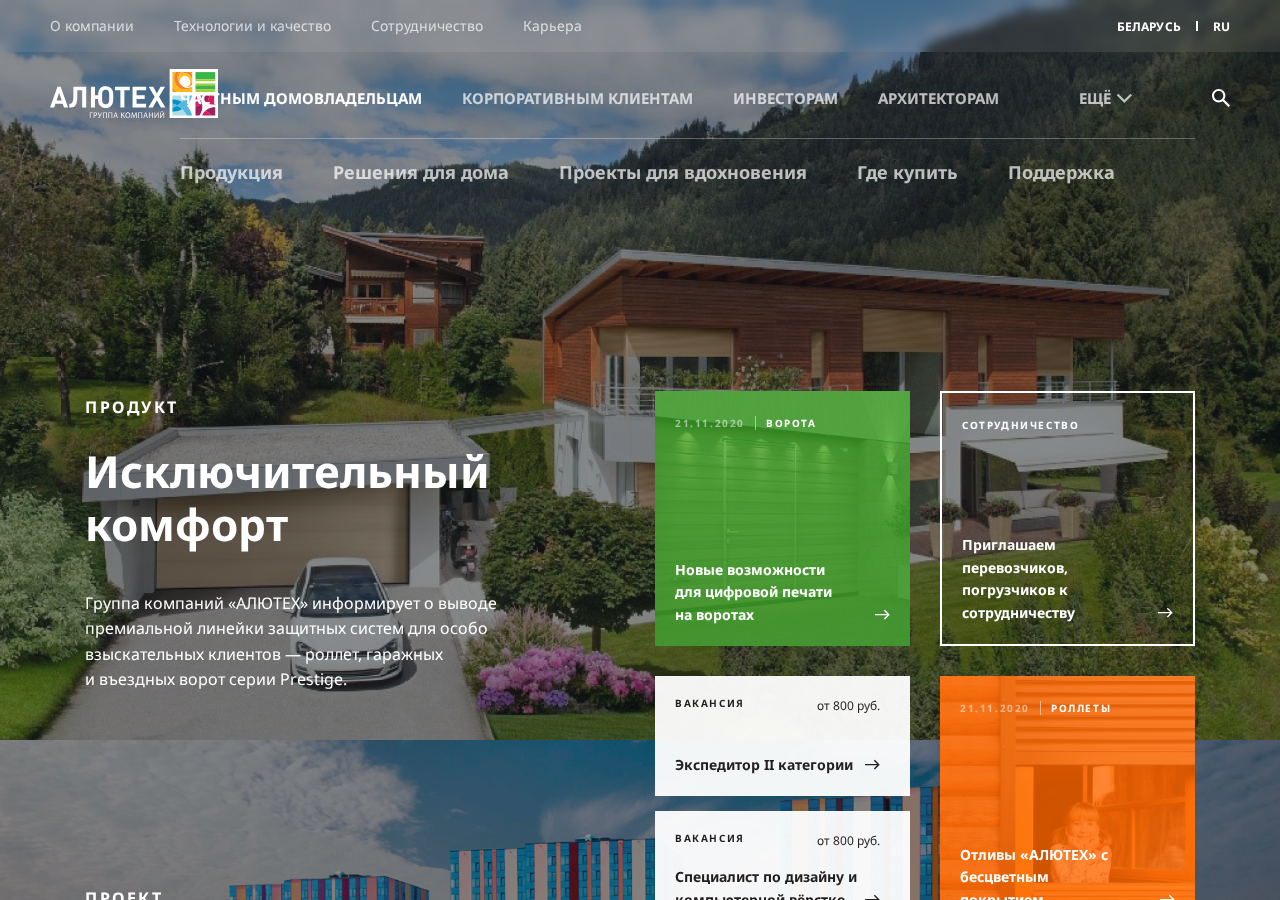
==== index.html @ 4ceff4ce "test" ====
<!DOCTYPE html><html lang="en"><head><meta charset="utf-8"><title>Алютех</title><meta name="description" content="Алютех лучше всех!"><link href="./assets/css/vendors.d3ff5458523dbb35bc21.css" rel="stylesheet"><link href="./assets/css/app.d3ff5458523dbb35bc21.css" rel="stylesheet"></head><body class="index-page"><div class="wrapper parallax"><div class="parallax__layer parallax__layer--back"><div class="bg_image bg_1"><div class="bg_gradient"><div class="container"><div class="main__left"><p class="left__theme bold">Продукт</p><p class="left__title text_h2">Исключительный комфорт</p><p class="left__description text_p2">Группа компаний &laquo;АЛЮТЕХ&raquo; информирует о&nbsp;выводе премиальной линейки защитных систем для особо взыскательных клиентов&nbsp;&mdash; роллет, гаражных и&nbsp;въездных ворот серии Prestige.</p></div></div></div></div><div class="bg_image bg_2"><div class="bg_gradient"><div class="container"><div class="main__left"><p class="left__theme bold">ПРОЕКТ</p><p class="left__title text_h2">Жилой комплекс бизнес-класса</p><p class="left__description text_p2">Жилой комплекс &laquo;Маяковский&raquo; в&nbsp;Войковском районе Москвы представляет собой высотный проект бизнес-класса, который состоит из&nbsp;трех многоквартирных новостроек.</p></div></div></div></div><div class="bg_image bg_4"><div class="bg_gradient"><div class="container"><div class="main__left"><p class="left__theme bold">мероприятия</p><p class="left__title text_h2">Покоряя Америку</p><p class="left__description text_p2">19&ndash;20 марта в&nbsp;Нью-Йорке проходила международная строітельная выставка New York Build 2018. Группа компаний &laquo;АЛЮТЕХ&raquo; приняла участие в&nbsp;данном мероприятии совместно со&nbsp;своим партнёром&nbsp;&mdash; компанией Avrams Inc. (нью-Йорк).</p></div></div></div></div><div class="bg_image bg_5"><div class="bg_gradient"><div class="container"><div class="main__left last_block"><p class="left__theme bold">Технологии</p><p class="left__title text_h2">Бесконечные возможности для индивидуальных решений</p><p class="left__description text_p2">Новая технология&nbsp;&mdash; ультрафиолетовая печать. Выбирайте рисунок для ворот из&nbsp;дизайнерской коллекции или предлагайте свои варианты.</p></div></div></div></div></div><div class="parallax__layer parallax__layer--base" id="app"><header><div class="header__top"><ul class="top-menu__left"><li class="top-menu__left-item"><a class="top-menu__link">О компании</a></li><li class="top-menu__left-item"><a class="top-menu__link">Технологии и качество</a></li><li class="top-menu__left-item"><a class="top-menu__link">Сотрудничество</a></li><li class="top-menu__left-item"><a class="top-menu__link">Карьера</a></li></ul><div class="top-menu__right"><div class="dropdown"></div><div class="top-menu__right-item bold dropdown"><a class="dropdown-toggle" href="#" role="button" id="dropdownMenuCountry" data-bs-toggle="dropdown" aria-expanded="false">Беларусь</a><ul class="dropdown-menu dropdown-country" aria-labelledby="dropdownMenuCountry"><li><a class="selected dropdown-item" href="#">БЕЛАРУСЬ</a></li><li><a class="dropdown-item" href="#">УКРАИНА</a></li><li><a class="dropdown-item dropdown-item-not-margin" href="#">РОССИЯ</a></li></ul></div><div class="top-menu__right-gap"></div><div class="dropdown"></div><div class="top-menu__right-item bold dropdown"><a class="dropdown-toggle" href="#" role="button" id="dropdownMenuLang" data-bs-toggle="dropdown" aria-expanded="false">RU</a><ul class="dropdown-menu dropdown-lang" aria-labelledby="dropdownMenuLang"><li><a class="selected dropdown-item" href="#">RU</a></li><li><a class="dropdown-item" href="#">EN</a></li><li><a class="dropdown-item dropdown-item-not-margin" href="#">DE</a></li></ul></div></div></div><div class="header__main"><div class="header__logo"><img src="./assets/img/logo.svg"></div><div class="header__main-menu container"><div class="header__main-menu-block"><div class="header__main-line"><div class="header__main-menu-item ind-householders"><div class="dropdown"><a class="bold" href="/">ЧАСТНЫМ ДОМОВЛАДЕЛЬЦАМ</a><p class="bold instead__link">ЧАСТНЫМ ДОМОВЛАДЕЛЬЦАМ</p></div></div><div class="header__search-input"><input class="search-input" type="text"></div><ul class="header__main-menu-items"><li class="header__main-menu-item"><a class="bold">КОРПОРАТИВНЫМ КЛИЕНТАМ</a></li><li class="header__main-menu-item"><a class="bold">ИНВЕСТОРАМ</a></li><li class="header__main-menu-item"><a class="bold">АРХИТЕКТОРАМ</a></li><li class="header__main-menu-item ind-processors"><a class="bold sm-desc-hide" href="/index-processors.html">ПЕРЕРАБОТЧИКАМ АПС</a><p class="bold instead__link sm-desc-hide"> ПЕРЕРАБОТЧИКАМ АПС</p></li><li class="header__main-menu-item dropdown"><a class="bold dropdown-toggle" href="#" role="button" id="dropdownMenuActivity" data-bs-toggle="dropdown" aria-expanded="false">ЕЩЁ<svg width="16" height="16" viewBox="0 0 16 16" fill="none" xmlns="http://www.w3.org/2000/svg">
<path d="M8.37854 12.84L14.4757 6.7428L16 8.26709L8.37854 15.8886L0.757077 8.26709L2.28137 6.7428L8.37854 12.84Z" fill="white" fill-opacity="0.7"/>
</svg><ul class="dropdown-menu dropdown-act" aria-labelledby="dropdownMenuActivity"><li class="header__main-menu-item ind-processors"><a class="dropdown-item sm-desc-show" href="/index-processors.html">ПЕРЕРАБОТЧИКАМ АПС</a><p class="bold instead__link in-drop sm-desc-show"> ПЕРЕРАБОТЧИКАМ АПС</p></li><li class="header__main-menu-item"><a class="dropdown-item dropdown-item-not-margin" href="#">ДИЛЕРАМ РВА</a></li></ul></a></li></ul></div><div class="header__under-menu"><div class="header__under-menu-item dropdown"><a class="bold dropdown-toggle" href="#" role="button" id="dropdownMenuProducts" data-bs-toggle="dropdown" aria-expanded="false">Продукция<div class="header__products-menu dropdown-menu dropdown-products" aria-labelledby="dropdownMenuProducts"><ul class="header__products-menu-items"><li class="header__products-menu-item"><p class="header__products-menu-item-title">Секционные ворота</p></li><li class="header__products-menu-item"><a>Секционные гаражные ворота</a></li><li class="header__products-menu-item"><a>Панорамные ворота</a></li><li class="header__products-menu-item"><a>Промышленные ворота</a></li></ul><ul class="header__products-menu-items"><li class="header__products-menu-item"><p class="header__products-menu-item-title">Роллетные системы</p></li><li class="header__products-menu-item"><a>Секционные гаражные ворота</a></li><li class="header__products-menu-item"><a>Панорамные ворота</a></li><li class="header__products-menu-item"><a>Промышленные ворота</a></li></ul><ul class="header__products-menu-items"><li class="header__products-menu-item"><p class="header__products-menu-item-title">Аллюминиевые конструкции</p></li><li class="header__products-menu-item"><a>Секционные гаражные ворота</a></li><li class="header__products-menu-item"><a>Панорамные ворота</a></li><li class="header__products-menu-item"><a>Промышленные ворота</a></li></ul></div></a></div><ul class="header__under-menu-items"><li class="header__under-menu-item householders"><a class="bold">Решения для дома</a></li><li class="header__under-menu-item householders"><a class="bold">Проекты для вдохновения</a></li><li class="header__under-menu-item householders"><a class="bold">Где купить</a></li><li class="header__under-menu-item householders"><a class="bold">Поддержка</a></li><li class="header__under-menu-item processors"><a class="bold">Решения для дома и бизнеса</a></li><li class="header__under-menu-item processors"><a class="bold">Проекты для вдохновения</a></li></ul></div></div></div><div class="header__search header__search-button"><svg width="20" height="20" viewBox="0 0 20 20" fill="none" xmlns="http://www.w3.org/2000/svg">
<path d="M13.3848 11.6695L13.0263 12.2201L13.0703 12.2642C14.191 10.9663 14.8656 9.27959 14.8656 7.43284C14.8656 3.32762 11.538 0 7.43284 0C3.32767 0 0 3.32762 0 7.43284C0 11.5381 3.32762 14.8657 7.43284 14.8657C9.27959 14.8657 10.9663 14.191 12.2642 13.0761L11.6753 13.3905L18.2962 20L20 18.2962L13.3848 11.6695ZM7.43284 12.5786C4.59123 12.5786 2.28704 10.2744 2.28704 7.43284C2.28704 4.59123 4.59123 2.28704 7.43284 2.28704C10.2744 2.28704 12.5786 4.59123 12.5786 7.43284C12.5786 10.2744 10.2744 12.5786 7.43284 12.5786Z" fill="white"/>
</svg></div></div></header><div class="content-wrapper"><div class="main-content container"><section class="main__item"><div class="main__left"></div><div class="main__right"><a class="b_margin_right order1" href="#"><div class="b_foto b_foto_1"></div><div class="b_green"><div class="ordinary__block"><div class="ordinary__content"><div class="ordinary__top"><p class="ordinary__date">21.11.2020</p><p class="ordinary__title">ВОРОТА</p></div><div class="ordinary__bottom"><p class="ordinary__desc text_h5">Новые возможности для цифровой печати на воротах</p><div class="ordinary__arrow arrow_anim"><svg width="25" height="17" viewBox="0 0 25 17" fill="none" xmlns="http://www.w3.org/2000/svg">
<path d="M-0.333588 7.59971L-0.333589 9.87441L20.1387 9.87442L14.7769 15.2362L16.4017 16.861L24.5256 8.73707L16.4017 0.613137L14.7769 2.23792L20.1387 7.59972L-0.333588 7.59971Z" fill="white"/>
</svg></div></div></div></div></div></a><a class="b_boarder order1" href="#"><div class="ordinary__block"><div class="ordinary__content"><div class="ordinary__top"><p class="ordinary__title">СОТРУДНИЧЕСТВО</p></div><div class="ordinary__bottom"><p class="ordinary__desc text_h5">Приглашаем перевозчиков, погрузчиков к сотрудничеству</p><div class="ordinary__arrow arrow_anim"><svg width="25" height="17" viewBox="0 0 25 17" fill="none" xmlns="http://www.w3.org/2000/svg">
<path d="M-0.333588 7.59971L-0.333589 9.87441L20.1387 9.87442L14.7769 15.2362L16.4017 16.861L24.5256 8.73707L16.4017 0.613137L14.7769 2.23792L20.1387 7.59972L-0.333588 7.59971Z" fill="white"/>
</svg></div></div></div></div></a><div class="b_boarder b_margin_right order1"><div class="double__block"><a class="double__top" href=""><div class="double__title-block"><p class="double__title">ВАКАНСИЯ</p><p class="double__price">от 800 руб.</p></div><div class="double__desc-block"><p class="double__desc">Экспедитор II категории</p><div class="double__arrow arrow_anim"><svg width="25" height="17" viewBox="0 0 25 17" fill="none" xmlns="http://www.w3.org/2000/svg">
<path d="M-0.333588 7.59959L-0.333589 9.87429L20.1387 9.87429L14.7769 15.2361L16.4017 16.8609L24.5256 8.73694L16.4017 0.613015L14.7769 2.2378L20.1387 7.59959L-0.333588 7.59959Z" fill="#231F20"/>
</svg></div></div></a><a class="double__bottom" href=""><div class="double__title-block"><p class="double__title">ВАКАНСИЯ</p><p class="double__price">от 800 руб.</p></div><div class="double__desc-block"><p class="double__desc">Специалист по дизайну и компьютерной вёрстке</p><div class="double__arrow arrow_anim"><svg width="25" height="17" viewBox="0 0 25 17" fill="none" xmlns="http://www.w3.org/2000/svg">
<path d="M-0.333588 7.59959L-0.333589 9.87429L20.1387 9.87429L14.7769 15.2361L16.4017 16.8609L24.5256 8.73694L16.4017 0.613015L14.7769 2.2378L20.1387 7.59959L-0.333588 7.59959Z" fill="#231F20"/>
</svg></div></div></a></div></div><a class="order1" href="#"><div class="b_foto b_foto_2"></div><div class="b_orange"><div class="ordinary__block"><div class="ordinary__content"><div class="ordinary__top"><p class="ordinary__date">21.11.2020</p><p class="ordinary__title">РОЛЛЕТЫ</p></div><div class="ordinary__bottom"><p class="ordinary__desc text_h5">Отливы «АЛЮТЕХ» с бесцветным покрытием</p><div class="ordinary__arrow arrow_anim"><svg width="25" height="17" viewBox="0 0 25 17" fill="none" xmlns="http://www.w3.org/2000/svg">
<path d="M-0.333588 7.59971L-0.333589 9.87441L20.1387 9.87442L14.7769 15.2362L16.4017 16.861L24.5256 8.73707L16.4017 0.613137L14.7769 2.23792L20.1387 7.59972L-0.333588 7.59971Z" fill="white"/>
</svg></div></div></div></div></div></a><a class="b_text order1" href="#"><div class="text__block"><p class="text__desc-block">Узнайте о представительствах Алютеха в вашем регионе и закажите продукцию компании на официальном розничном сайте </p><p class="text__title-block">Перейти на розничный сайт</p><div class="text__arrow arrow_anim"><svg width="40" height="27" viewBox="0 0 40 27" fill="none" xmlns="http://www.w3.org/2000/svg">
<path d="M-0.533154 11.5595L-0.533155 15.199L32.2225 15.199L23.6437 23.7779L26.2433 26.3775L39.2416 13.3793L26.2433 0.38097L23.6437 2.98063L32.2225 11.5595L-0.533154 11.5595Z" fill="white"/>
</svg></div></div></a><a class="order1" href="#"><div class="b_foto b_foto_3"></div><div class="b_purple"><div class="big__block"><div class="big__content"><div class="big__top"><p class="big__date">21.11.2020</p><p class="big__title">ПЕРЕГРУЗОЧНАЯ ТЕХНИКА</p></div><div class="big__bottom"><p class="big__desc">Расширена цветовая палитра перегрузочного тамбура</p><div class="big_arrow arrow_anim"><svg width="40" height="27" viewBox="0 0 40 27" fill="none" xmlns="http://www.w3.org/2000/svg">
<path d="M-0.533154 11.5595L-0.533155 15.199L32.2225 15.199L23.6437 23.7779L26.2433 26.3775L39.2416 13.3793L26.2433 0.38097L23.6437 2.98063L32.2225 11.5595L-0.533154 11.5595Z" fill="white"/>
</svg></div></div></div></div></div></a><a class="b_text order1" href="#"><div class="text__block"><p class="text__desc-block">Рассчитайте стоимость секционных, въездных, роллетных ворот или рольставней на калькуляторе продукции «Алютех»</p><p class="text__title-block">Перейти в калькулятор</p><div class="text__arrow arrow_anim"><svg width="40" height="27" viewBox="0 0 40 27" fill="none" xmlns="http://www.w3.org/2000/svg">
<path d="M-0.533154 11.5595L-0.533155 15.199L32.2225 15.199L23.6437 23.7779L26.2433 26.3775L39.2416 13.3793L26.2433 0.38097L23.6437 2.98063L32.2225 11.5595L-0.533154 11.5595Z" fill="white"/>
</svg></div></div></a><a class="b_margin_right order1" href="#"><div class="b_foto b_foto_4"></div><div class="b_orange"><div class="ordinary__block"><div class="ordinary__content"><div class="ordinary__top"><p class="ordinary__date">21.11.2020</p><p class="ordinary__title">РОЛЛЕТЫ</p></div><div class="ordinary__bottom"><p class="ordinary__desc text_h5">Новый рекламный проспект по роллетным системам</p><div class="ordinary__arrow arrow_anim"><svg width="25" height="17" viewBox="0 0 25 17" fill="none" xmlns="http://www.w3.org/2000/svg">
<path d="M-0.333588 7.59971L-0.333589 9.87441L20.1387 9.87442L14.7769 15.2362L16.4017 16.861L24.5256 8.73707L16.4017 0.613137L14.7769 2.23792L20.1387 7.59972L-0.333588 7.59971Z" fill="white"/>
</svg></div></div></div></div></div></a><a class="order1 back" href="#"><div class="b_foto b_foto_5"></div><div class="b_blue"><div class="ordinary__block"><div class="ordinary__content"><div class="ordinary__top"><p class="ordinary__date">21.11.2020</p><p class="ordinary__title">АЛЮМИНИЕВЫЕ КОНСТРУКЦИИ</p></div><div class="ordinary__bottom"><p class="ordinary__desc text_h5">Модернизация алюминиевых профильных систем ALT F50, ALT W72, ALTW62</p><div class="ordinary__arrow arrow_anim"><svg width="25" height="17" viewBox="0 0 25 17" fill="none" xmlns="http://www.w3.org/2000/svg">
<path d="M-0.333588 7.59971L-0.333589 9.87441L20.1387 9.87442L14.7769 15.2362L16.4017 16.861L24.5256 8.73707L16.4017 0.613137L14.7769 2.23792L20.1387 7.59972L-0.333588 7.59971Z" fill="white"/>
</svg></div></div></div></div></div></a><div class="b_brand-slider order2 forward"><div class="brand__block swiper-container"><div class="brand__block-top"><p class="brand__title">нам доверяют</p><div class="brand__nav"><div class="brand__left-row"><svg width="25" height="17" viewBox="0 0 25 17" fill="none" xmlns="http://www.w3.org/2000/svg">
<path d="M25.3336 9.40035L25.3336 7.12565L4.86129 7.12564L10.2231 1.76385L8.5983 0.139066L0.474365 8.26299L8.59829 16.3869L10.2231 14.7621L4.86129 9.40034L25.3336 9.40035Z" fill="white"/>
</svg></div><div class="brand__right-row"><svg width="25" height="17" viewBox="0 0 25 17" fill="none" xmlns="http://www.w3.org/2000/svg">
<path d="M-0.333588 7.59965L-0.333589 9.87435L20.1387 9.87436L14.7769 15.2361L16.4017 16.8609L24.5256 8.73701L16.4017 0.613076L14.7769 2.23786L20.1387 7.59965L-0.333588 7.59965Z" fill="white"/>
</svg></div></div></div><div class="brand__main swiper-wrapper"><div class="brand__item swiper-slide"><img src="./assets/img/gippo.svg"></div><div class="brand__item swiper-slide"><img src="./assets/img/merc.svg"></div><div class="brand__item swiper-slide"><img src="./assets/img/hampton.svg"></div><div class="brand__item swiper-slide"><img src="./assets/img/tapas.svg"></div><div class="brand__item swiper-slide"><img src="./assets/img/willing.svg"></div><div class="brand__item swiper-slide"><img src="./assets/img/korona.svg"></div><div class="brand__item swiper-slide"><img src="./assets/img/lebiaji.svg"></div><div class="brand__item swiper-slide"><img src="./assets/img/macdon.svg"></div><div class="brand__item swiper-slide"><img src="./assets/img/gippo.svg"></div><div class="brand__item swiper-slide"><img src="./assets/img/merc.svg"></div><div class="brand__item swiper-slide"><img src="./assets/img/hampton.svg"></div><div class="brand__item swiper-slide"><img src="./assets/img/tapas.svg"></div><div class="brand__item swiper-slide"><img src="./assets/img/willing.svg"></div><div class="brand__item swiper-slide"><img src="./assets/img/korona.svg"></div><div class="brand__item swiper-slide"><img src="./assets/img/lebiaji.svg"></div><div class="brand__item swiper-slide"><img src="./assets/img/macdon.svg"></div></div></div></div><a class="order2" href="#"><div class="b_foto b_foto_6"></div><div class="b_green"><div class="big__block"><div class="big__content"><div class="big_video"><svg width="52" height="60" viewBox="0 0 52 60" fill="none" xmlns="http://www.w3.org/2000/svg">
<path d="M0.285156 0L51.7137 30L0.285156 60V0Z" fill="white" fill-opacity="0.7"/>
</svg></div><div class="big__bottom"><p class="big__desc">Год без забот: Анастасия Макеева об автоматике «АЛЮТЕХ»</p></div></div></div></div></a><div class="social-block order2"><div class="social__block"><div class="social__item"><div class="social__ico"><svg width="46" height="46" viewBox="0 0 46 46" fill="none" xmlns="http://www.w3.org/2000/svg">
<path d="M23.166 13.6926C18.0771 13.6926 13.9375 17.8323 13.9375 22.9211C13.9375 28.01 18.0771 32.1497 23.166 32.1497C28.2549 32.1497 32.3945 28.01 32.3945 22.9211C32.3945 17.8323 28.2549 13.6926 23.166 13.6926ZM23.166 13.6926C18.0771 13.6926 13.9375 17.8323 13.9375 22.9211C13.9375 28.01 18.0771 32.1497 23.166 32.1497C28.2549 32.1497 32.3945 28.01 32.3945 22.9211C32.3945 17.8323 28.2549 13.6926 23.166 13.6926ZM39.0742 0.333252H7.25781C3.61914 0.333252 0.666016 3.28638 0.666016 6.92505V38.7414C0.666016 42.3801 3.61914 45.3332 7.25781 45.3332H39.0742C42.7129 45.3332 45.666 42.3801 45.666 38.7414V6.92505C45.666 3.28638 42.7129 0.333252 39.0742 0.333252ZM23.166 34.7864C16.627 34.7864 11.3008 29.4601 11.3008 22.9211C11.3008 16.382 16.627 11.0559 23.166 11.0559C29.705 11.0559 35.0312 16.382 35.0312 22.9211C35.0312 29.4601 29.705 34.7864 23.166 34.7864ZM37.668 11.0559C36.2178 11.0559 35.0312 9.86938 35.0312 8.41919C35.0312 6.96899 36.2178 5.78247 37.668 5.78247C39.1182 5.78247 40.3047 6.96899 40.3047 8.41919C40.3047 9.86938 39.1182 11.0559 37.668 11.0559ZM23.166 13.6926C18.0771 13.6926 13.9375 17.8323 13.9375 22.9211C13.9375 28.01 18.0771 32.1497 23.166 32.1497C28.2549 32.1497 32.3945 28.01 32.3945 22.9211C32.3945 17.8323 28.2549 13.6926 23.166 13.6926ZM23.166 13.6926C18.0771 13.6926 13.9375 17.8323 13.9375 22.9211C13.9375 28.01 18.0771 32.1497 23.166 32.1497C28.2549 32.1497 32.3945 28.01 32.3945 22.9211C32.3945 17.8323 28.2549 13.6926 23.166 13.6926ZM23.166 13.6926C18.0771 13.6926 13.9375 17.8323 13.9375 22.9211C13.9375 28.01 18.0771 32.1497 23.166 32.1497C28.2549 32.1497 32.3945 28.01 32.3945 22.9211C32.3945 17.8323 28.2549 13.6926 23.166 13.6926Z" fill="white"/>
</svg></div></div><div class="social__item"><div class="social__ico"><svg width="28" height="54" viewBox="0 0 28 54" fill="none" xmlns="http://www.w3.org/2000/svg">
<path d="M22.9934 8.96625H27.9231V0.38025C27.0726 0.26325 24.1476 0 20.7411 0C13.6334 0 8.7644 4.47075 8.7644 12.6877V20.25H0.920898V29.8485H8.7644V54H18.3809V29.8507H25.9071L27.1019 20.2523H18.3786V13.6395C18.3809 10.8652 19.1279 8.96625 22.9934 8.96625Z" fill="white"/>
</svg></div></div><div class="social__item"><div class="social__ico"><svg width="51" height="37" viewBox="0 0 51 37" fill="none" xmlns="http://www.w3.org/2000/svg">
<path d="M49.8723 5.59928L49.936 6.01578C49.3198 3.82915 47.6559 2.1419 45.5415 1.52778L45.4969 1.51715C41.521 0.437651 25.5219 0.437651 25.5219 0.437651C25.5219 0.437651 9.56313 0.416401 5.54688 1.51715C3.39213 2.1419 1.72613 3.82915 1.1205 5.97115L1.10988 6.01578C-0.3755 13.7742 -0.386125 23.0965 1.17575 31.4032L1.10988 30.9824C1.72613 33.169 3.39 34.8563 5.50438 35.4704L5.549 35.481C9.52063 36.5627 25.524 36.5627 25.524 36.5627C25.524 36.5627 41.4806 36.5627 45.499 35.481C47.6559 34.8563 49.3219 33.169 49.9275 31.027L49.9381 30.9824C50.6139 27.3742 51.0006 23.2219 51.0006 18.9804C51.0006 18.8253 51.0006 18.668 50.9985 18.5108C51.0006 18.3663 51.0006 18.1942 51.0006 18.022C51.0006 13.7784 50.6139 9.62615 49.8723 5.59928ZM20.4176 26.2585V10.7609L33.7329 18.5214L20.4176 26.2585Z" fill="white"/>
</svg></div></div><div class="social__item"><div class="social__ico"><svg width="51" height="31" viewBox="0 0 51 31" fill="none" xmlns="http://www.w3.org/2000/svg">
<path d="M42.3194 17.6843C41.4949 16.643 41.7308 16.1798 42.3194 15.249C42.33 15.2384 49.1364 5.83313 49.8376 2.64351L49.8419 2.64138C50.1904 1.47901 49.8419 0.624756 48.1567 0.624756H42.5807C41.1613 0.624756 40.5067 1.35788 40.1561 2.17813C40.1561 2.17813 37.3171 8.97388 33.3009 13.379C32.0046 14.6519 31.4054 15.0599 30.6978 15.0599C30.3493 15.0599 29.8074 14.6519 29.8074 13.4895V2.64138C29.8074 1.24738 29.41 0.624756 28.2349 0.624756H19.4671C18.5767 0.624756 18.0476 1.27501 18.0476 1.88063C18.0476 3.20238 20.0557 3.50626 20.264 7.22501V15.2936C20.264 17.0616 19.9431 17.3868 19.2313 17.3868C17.3358 17.3868 12.7351 10.5634 10.0087 2.75401C9.45837 1.23888 8.92075 0.626881 7.49063 0.626881H1.9125C0.320875 0.626881 0 1.36001 0 2.18026C0 3.62951 1.8955 10.8354 8.8145 20.3554C13.4257 26.8536 19.9198 30.3748 25.8273 30.3748C29.3781 30.3748 29.8116 29.5928 29.8116 28.2476C29.8116 22.0384 29.4907 21.4519 31.2694 21.4519C32.0939 21.4519 33.5134 21.8599 36.8284 24.9943C40.6172 28.7109 41.2399 30.3748 43.3606 30.3748H48.9366C50.5261 30.3748 51.3315 29.5928 50.8682 28.05C49.8079 24.8051 42.6424 18.1305 42.3194 17.6843Z" fill="white"/>
</svg></div></div></div></div><a class="b_margin_right order2" href="#"><div class="b_foto b_foto_5"></div><div class="b_white"><div class="ordinary__block"><div class="ordinary__content"><div class="ordinary__top"><p class="ordinary__date">21.11.2020</p><p class="ordinary__title">О КОМПАНИИ</p></div><div class="ordinary__bottom"><p class="ordinary__desc text_h5">Новости, которые не соотносятся с категорией</p><div class="ordinary__arrow arrow_anim"><svg width="25" height="17" viewBox="0 0 25 17" fill="none" xmlns="http://www.w3.org/2000/svg">
<path d="M-0.333588 7.59971L-0.333589 9.87441L20.1387 9.87442L14.7769 15.2362L16.4017 16.861L24.5256 8.73707L16.4017 0.613137L14.7769 2.23792L20.1387 7.59972L-0.333588 7.59971Z" fill="white"/>
</svg></div></div></div></div></div></a><a class="order2" href="#"><div class="b_foto b_foto_7"></div><div class="b_purple"><div class="ordinary__block"><div class="ordinary__content"><div class="ordinary__top"><p class="ordinary__date">21.11.2020</p><p class="ordinary__title">ПЕРЕГРУЗОЧНАЯ ТЕХНИКА</p></div><div class="ordinary__bottom"><p class="ordinary__desc text_h5">Расширен размерный ряд уравнительных платформ SL</p><div class="ordinary__arrow arrow_anim"><svg width="25" height="17" viewBox="0 0 25 17" fill="none" xmlns="http://www.w3.org/2000/svg">
<path d="M-0.333588 7.59971L-0.333589 9.87441L20.1387 9.87442L14.7769 15.2362L16.4017 16.861L24.5256 8.73707L16.4017 0.613137L14.7769 2.23792L20.1387 7.59972L-0.333588 7.59971Z" fill="white"/>
</svg></div></div></div></div></div></a><a class="b_margin_right order2" href="#"><div class="b_foto b_foto_2"></div><div class="b_orange"><div class="ordinary__block"><div class="ordinary__content"><div class="ordinary__top"><p class="ordinary__date">21.11.2020</p><p class="ordinary__title">РОЛЛЕТЫ</p></div><div class="ordinary__bottom"><p class="ordinary__desc text_h5">Отливы «АЛЮТЕХ» с бесцветным покрытием</p><div class="ordinary__arrow arrow_anim"><svg width="25" height="17" viewBox="0 0 25 17" fill="none" xmlns="http://www.w3.org/2000/svg">
<path d="M-0.333588 7.59971L-0.333589 9.87441L20.1387 9.87442L14.7769 15.2362L16.4017 16.861L24.5256 8.73707L16.4017 0.613137L14.7769 2.23792L20.1387 7.59972L-0.333588 7.59971Z" fill="white"/>
</svg></div></div></div></div></div></a><a class="order2" href="#"><div class="b_foto b_foto_5"></div><div class="b_blue"><div class="ordinary__block"><div class="ordinary__content"><div class="ordinary__top"><p class="ordinary__date">21.11.2020</p><p class="ordinary__title">АЛЮМИНИЕВЫЕ КОНСТРУКЦИИ</p></div><div class="ordinary__bottom"><p class="ordinary__desc text_h5">Модернизация алюминиевых профильных систем ALT F50, ALT W72, ALTW62</p><div class="ordinary__arrow arrow_anim"><svg width="25" height="17" viewBox="0 0 25 17" fill="none" xmlns="http://www.w3.org/2000/svg">
<path d="M-0.333588 7.59971L-0.333589 9.87441L20.1387 9.87442L14.7769 15.2362L16.4017 16.861L24.5256 8.73707L16.4017 0.613137L14.7769 2.23792L20.1387 7.59972L-0.333588 7.59971Z" fill="white"/>
</svg></div></div></div></div></div></a><a class="b_margin_right order2" href="#"><div class="b_foto b_foto_2"></div><div class="b_orange"><div class="ordinary__block"><div class="ordinary__content"><div class="ordinary__top"><p class="ordinary__date">21.11.2020</p><p class="ordinary__title">РОЛЛЕТЫ</p></div><div class="ordinary__bottom"><p class="ordinary__desc text_h5">Отливы «АЛЮТЕХ» с бесцветным покрытием</p><div class="ordinary__arrow arrow_anim"><svg width="25" height="17" viewBox="0 0 25 17" fill="none" xmlns="http://www.w3.org/2000/svg">
<path d="M-0.333588 7.59971L-0.333589 9.87441L20.1387 9.87442L14.7769 15.2362L16.4017 16.861L24.5256 8.73707L16.4017 0.613137L14.7769 2.23792L20.1387 7.59972L-0.333588 7.59971Z" fill="white"/>
</svg></div></div></div></div></div></a><a class="order2" href="#"><div class="b_foto b_foto_5"></div><div class="b_blue"><div class="ordinary__block"><div class="ordinary__content"><div class="ordinary__top"><p class="ordinary__date">21.11.2020</p><p class="ordinary__title">АЛЮМИНИЕВЫЕ КОНСТРУКЦИИ</p></div><div class="ordinary__bottom"><p class="ordinary__desc text_h5">Модернизация алюминиевых профильных систем ALT F50, ALT W72, ALTW62</p><div class="ordinary__arrow arrow_anim"><svg width="25" height="17" viewBox="0 0 25 17" fill="none" xmlns="http://www.w3.org/2000/svg">
<path d="M-0.333588 7.59971L-0.333589 9.87441L20.1387 9.87442L14.7769 15.2362L16.4017 16.861L24.5256 8.73707L16.4017 0.613137L14.7769 2.23792L20.1387 7.59972L-0.333588 7.59971Z" fill="white"/>
</svg></div></div></div></div></div></a><a class="b_margin_right order2" href="#"><div class="b_foto b_foto_5"></div><div class="b_white"><div class="ordinary__block"><div class="ordinary__content"><div class="ordinary__top"><p class="ordinary__date">21.11.2020</p><p class="ordinary__title">О КОМПАНИИ</p></div><div class="ordinary__bottom"><p class="ordinary__desc text_h5">Новости, которые не соотносятся с категорией</p><div class="ordinary__arrow arrow_anim"><svg width="25" height="17" viewBox="0 0 25 17" fill="none" xmlns="http://www.w3.org/2000/svg">
<path d="M-0.333588 7.59971L-0.333589 9.87441L20.1387 9.87442L14.7769 15.2362L16.4017 16.861L24.5256 8.73707L16.4017 0.613137L14.7769 2.23792L20.1387 7.59972L-0.333588 7.59971Z" fill="white"/>
</svg></div></div></div></div></div></a><a class="order2" href="#"><div class="b_foto b_foto_7"></div><div class="b_purple"><div class="ordinary__block"><div class="ordinary__content"><div class="ordinary__top"><p class="ordinary__date">21.11.2020</p><p class="ordinary__title">ПЕРЕГРУЗОЧНАЯ ТЕХНИКА</p></div><div class="ordinary__bottom"><p class="ordinary__desc text_h5">Расширен размерный ряд уравнительных платформ SL</p><div class="ordinary__arrow arrow_anim"><svg width="25" height="17" viewBox="0 0 25 17" fill="none" xmlns="http://www.w3.org/2000/svg">
<path d="M-0.333588 7.59971L-0.333589 9.87441L20.1387 9.87442L14.7769 15.2362L16.4017 16.861L24.5256 8.73707L16.4017 0.613137L14.7769 2.23792L20.1387 7.59972L-0.333588 7.59971Z" fill="white"/>
</svg></div></div></div></div></div></a><a class="b_margin_right order2" href="#"><div class="b_foto b_foto_2"></div><div class="b_orange"><div class="ordinary__block"><div class="ordinary__content"><div class="ordinary__top"><p class="ordinary__date">21.11.2020</p><p class="ordinary__title">РОЛЛЕТЫ</p></div><div class="ordinary__bottom"><p class="ordinary__desc text_h5">Отливы «АЛЮТЕХ» с бесцветным покрытием</p><div class="ordinary__arrow arrow_anim"><svg width="25" height="17" viewBox="0 0 25 17" fill="none" xmlns="http://www.w3.org/2000/svg">
<path d="M-0.333588 7.59971L-0.333589 9.87441L20.1387 9.87442L14.7769 15.2362L16.4017 16.861L24.5256 8.73707L16.4017 0.613137L14.7769 2.23792L20.1387 7.59972L-0.333588 7.59971Z" fill="white"/>
</svg></div></div></div></div></div></a><a class="order2" href="#"><div class="b_foto b_foto_5"></div><div class="b_blue"><div class="ordinary__block"><div class="ordinary__content"><div class="ordinary__top"><p class="ordinary__date">21.11.2020</p><p class="ordinary__title">АЛЮМИНИЕВЫЕ КОНСТРУКЦИИ</p></div><div class="ordinary__bottom"><p class="ordinary__desc text_h5">Модернизация алюминиевых профильных систем ALT F50, ALT W72, ALTW62</p><div class="ordinary__arrow arrow_anim"><svg width="25" height="17" viewBox="0 0 25 17" fill="none" xmlns="http://www.w3.org/2000/svg">
<path d="M-0.333588 7.59971L-0.333589 9.87441L20.1387 9.87442L14.7769 15.2362L16.4017 16.861L24.5256 8.73707L16.4017 0.613137L14.7769 2.23792L20.1387 7.59972L-0.333588 7.59971Z" fill="white"/>
</svg></div></div></div></div></div></a></div></section></div></div><footer><div class="container"><div class="footer__top"><div class="footer__collapse-block footer__row dropdown"><a class="footer__collapse dropdown-toggle selected" href="#" role="button" id="dropdownMenuFooter" data-bs-toggle="dropdown" aria-expanded="false"><p class="collapse-title">ЧАСТНЫМ<br>ДОМОВЛАДЕЛЬЦАМ</p><svg width="18" height="11" viewBox="0 0 18 11" fill="none" xmlns="http://www.w3.org/2000/svg">
<path d="M8.85972 7.13061L15.9196 0.0707236L17.6846 1.83569L8.85972 10.6605L0.0348704 1.8357L1.79984 0.070729L8.85972 7.13061Z" fill="white"/>
</svg><ul class="dropdown-menu dropdown-act" aria-labelledby="dropdownMenuFooter"><li><a class="selected dropdown-item" href="#">ЧАСТНЫМ ДОМОВЛАДЕЛЬЦАМ</a></li><li><a class="dropdown-item" href="#">корпоративным клиентам</a></li><li><a class="dropdown-item" href="#">Инвесторам</a></li><li><a class="dropdown-item" href="#">Архитекторам</a></li><li><a class="dropdown-item" href="#">переработчикам АПС</a></li><li><a class="dropdown-item dropdown-item-not-margin" href="#">ДИЛЕРАМ РВА</a></li></ul></a></div><ul class="footer__top-menu"><li class="footer__row"><a>Продукция</a></li><li class="footer__row"><a>Реализованные проекты</a></li><li class="footer__row-no-gap"><a>Поддержка</a></li><li class="footer__row"><a>Решения для дома и бизнеса</a></li><li class="footer__row"><a>Где купить</a></li></ul></div><div class="footer__middle"><div class="footer__middle-menu first-row"><p class="footer__row"><a class="font_f22">О группе компаний</a></p><p class="footer__row"><a class="font_f22">Технологии и качество</a></p><p class="footer__row"><a class="font_f22">Сотрудничество</a></p><p class="footer__row"><a class="font_f22">Карьера</a></p></div><div class="footer__middle-menu second-row"><ul class="footer__social-items footer__row"><li><a> <img src="./assets/img/footer_insta.svg"></a></li><li><a><img src="./assets/img/footer_facebook.svg"></a></li><li><a><img src="./assets/img/footer_youtube.svg"></a></li><li><a><img src="./assets/img/footer_vk.svg"></a></li></ul></div><div class="footer__politics-block footer__row"><p class="footer__row-no-gap"><a class="font_f22">Политика обработки персональных данных</a></p><p class="footer__row-no-gap"><a class="font_f22">Политика использования товарных знаков</a></p></div></div><div class="footer__bottom"><p class="footer__rights-block">© 2006–2020 ALUTECH. Все права защищены</p></div></div></footer></div></div><script type="text/javascript" src="./assets/js/vendors.d3ff5458523dbb35bc21.js"></script><script type="text/javascript" src="./assets/js/app.d3ff5458523dbb35bc21.js"></script></body></html>
---- assets/css/vendors.d3ff5458523dbb35bc21.css ----
/**
 * Swiper 6.4.5
 * Most modern mobile touch slider and framework with hardware accelerated transitions
 * https://swiperjs.com
 *
 * Copyright 2014-2020 Vladimir Kharlampidi
 *
 * Released under the MIT License
 *
 * Released on: December 18, 2020
 */

@font-face {
  font-family: 'swiper-icons';
  src: url('data:application/font-woff;charset=utf-8;base64, [base64]//wADZ2x5ZgAAAywAAADMAAAD2MHtryVoZWFkAAABbAAAADAAAAA2E2+eoWhoZWEAAAGcAAAAHwAAACQC9gDzaG10eAAAAigAAAAZAAAArgJkABFsb2NhAAAC0AAAAFoAAABaFQAUGG1heHAAAAG8AAAAHwAAACAAcABAbmFtZQAAA/gAAAE5AAACXvFdBwlwb3N0AAAFNAAAAGIAAACE5s74hXjaY2BkYGAAYpf5Hu/j+W2+MnAzMYDAzaX6QjD6/4//Bxj5GA8AuRwMYGkAPywL13jaY2BkYGA88P8Agx4j+/8fQDYfA1AEBWgDAIB2BOoAeNpjYGRgYNBh4GdgYgABEMnIABJzYNADCQAACWgAsQB42mNgYfzCOIGBlYGB0YcxjYGBwR1Kf2WQZGhhYGBiYGVmgAFGBiQQkOaawtDAoMBQxXjg/wEGPcYDDA4wNUA2CCgwsAAAO4EL6gAAeNpj2M0gyAACqxgGNWBkZ2D4/wMA+xkDdgAAAHjaY2BgYGaAYBkGRgYQiAHyGMF8FgYHIM3DwMHABGQrMOgyWDLEM1T9/w8UBfEMgLzE////P/5//f/V/xv+r4eaAAeMbAxwIUYmIMHEgKYAYjUcsDAwsLKxc3BycfPw8jEQA/[base64]/uznmfPFBNODM2K7MTQ45YEAZqGP81AmGGcF3iPqOop0r1SPTaTbVkfUe4HXj97wYE+yNwWYxwWu4v1ugWHgo3S1XdZEVqWM7ET0cfnLGxWfkgR42o2PvWrDMBSFj/IHLaF0zKjRgdiVMwScNRAoWUoH78Y2icB/yIY09An6AH2Bdu/UB+yxopYshQiEvnvu0dURgDt8QeC8PDw7Fpji3fEA4z/PEJ6YOB5hKh4dj3EvXhxPqH/SKUY3rJ7srZ4FZnh1PMAtPhwP6fl2PMJMPDgeQ4rY8YT6Gzao0eAEA409DuggmTnFnOcSCiEiLMgxCiTI6Cq5DZUd3Qmp10vO0LaLTd2cjN4fOumlc7lUYbSQcZFkutRG7g6JKZKy0RmdLY680CDnEJ+UMkpFFe1RN7nxdVpXrC4aTtnaurOnYercZg2YVmLN/d/gczfEimrE/fs/bOuq29Zmn8tloORaXgZgGa78yO9/cnXm2BpaGvq25Dv9S4E9+5SIc9PqupJKhYFSSl47+Qcr1mYNAAAAeNptw0cKwkAAAMDZJA8Q7OUJvkLsPfZ6zFVERPy8qHh2YER+3i/BP83vIBLLySsoKimrqKqpa2hp6+jq6RsYGhmbmJqZSy0sraxtbO3sHRydnEMU4uR6yx7JJXveP7WrDycAAAAAAAH//wACeNpjYGRgYOABYhkgZgJCZgZNBkYGLQZtIJsFLMYAAAw3ALgAeNolizEKgDAQBCchRbC2sFER0YD6qVQiBCv/H9ezGI6Z5XBAw8CBK/m5iQQVauVbXLnOrMZv2oLdKFa8Pjuru2hJzGabmOSLzNMzvutpB3N42mNgZGBg4GKQYzBhYMxJLMlj4GBgAYow/P/PAJJhLM6sSoWKfWCAAwDAjgbRAAB42mNgYGBkAIIbCZo5IPrmUn0hGA0AO8EFTQAA') format('woff');
  font-weight: 400;
  font-style: normal;
}
:root {
  --swiper-theme-color: #007aff;
}
.swiper-container {
  margin-left: auto;
  margin-right: auto;
  position: relative;
  overflow: hidden;
  list-style: none;
  padding: 0;
  /* Fix of Webkit flickering */
  z-index: 1;
}
.swiper-container-vertical > .swiper-wrapper {
  flex-direction: column;
}
.swiper-wrapper {
  position: relative;
  width: 100%;
  height: 100%;
  z-index: 1;
  display: flex;
  transition-property: transform;
  box-sizing: content-box;
}
.swiper-container-android .swiper-slide,
.swiper-wrapper {
  transform: translate3d(0px, 0, 0);
}
.swiper-container-multirow > .swiper-wrapper {
  flex-wrap: wrap;
}
.swiper-container-multirow-column > .swiper-wrapper {
  flex-wrap: wrap;
  flex-direction: column;
}
.swiper-container-free-mode > .swiper-wrapper {
  transition-timing-function: ease-out;
  margin: 0 auto;
}
.swiper-slide {
  flex-shrink: 0;
  width: 100%;
  height: 100%;
  position: relative;
  transition-property: transform;
}
.swiper-slide-invisible-blank {
  visibility: hidden;
}
/* Auto Height */
.swiper-container-autoheight,
.swiper-container-autoheight .swiper-slide {
  height: auto;
}
.swiper-container-autoheight .swiper-wrapper {
  align-items: flex-start;
  transition-property: transform, height;
}
/* 3D Effects */
.swiper-container-3d {
  perspective: 1200px;
}
.swiper-container-3d .swiper-wrapper,
.swiper-container-3d .swiper-slide,
.swiper-container-3d .swiper-slide-shadow-left,
.swiper-container-3d .swiper-slide-shadow-right,
.swiper-container-3d .swiper-slide-shadow-top,
.swiper-container-3d .swiper-slide-shadow-bottom,
.swiper-container-3d .swiper-cube-shadow {
  transform-style: preserve-3d;
}
.swiper-container-3d .swiper-slide-shadow-left,
.swiper-container-3d .swiper-slide-shadow-right,
.swiper-container-3d .swiper-slide-shadow-top,
.swiper-container-3d .swiper-slide-shadow-bottom {
  position: absolute;
  left: 0;
  top: 0;
  width: 100%;
  height: 100%;
  pointer-events: none;
  z-index: 10;
}
.swiper-container-3d .swiper-slide-shadow-left {
  background-image: linear-gradient(to left, rgba(0, 0, 0, 0.5), rgba(0, 0, 0, 0));
}
.swiper-container-3d .swiper-slide-shadow-right {
  background-image: linear-gradient(to right, rgba(0, 0, 0, 0.5), rgba(0, 0, 0, 0));
}
.swiper-container-3d .swiper-slide-shadow-top {
  background-image: linear-gradient(to top, rgba(0, 0, 0, 0.5), rgba(0, 0, 0, 0));
}
.swiper-container-3d .swiper-slide-shadow-bottom {
  background-image: linear-gradient(to bottom, rgba(0, 0, 0, 0.5), rgba(0, 0, 0, 0));
}
/* CSS Mode */
.swiper-container-css-mode > .swiper-wrapper {
  overflow: auto;
  scrollbar-width: none;
  /* For Firefox */
  -ms-overflow-style: none;
  /* For Internet Explorer and Edge */
}
.swiper-container-css-mode > .swiper-wrapper::-webkit-scrollbar {
  display: none;
}
.swiper-container-css-mode > .swiper-wrapper > .swiper-slide {
  scroll-snap-align: start start;
}
.swiper-container-horizontal.swiper-container-css-mode > .swiper-wrapper {
  scroll-snap-type: x mandatory;
}
.swiper-container-vertical.swiper-container-css-mode > .swiper-wrapper {
  scroll-snap-type: y mandatory;
}
:root {
  --swiper-navigation-size: 44px;
  /*
  --swiper-navigation-color: var(--swiper-theme-color);
  */
}
.swiper-button-prev,
.swiper-button-next {
  position: absolute;
  top: 50%;
  width: calc(var(--swiper-navigation-size) / 44 * 27);
  height: var(--swiper-navigation-size);
  margin-top: calc(-1 * var(--swiper-navigation-size) / 2);
  z-index: 10;
  cursor: pointer;
  display: flex;
  align-items: center;
  justify-content: center;
  color: var(--swiper-navigation-color, var(--swiper-theme-color));
}
.swiper-button-prev.swiper-button-disabled,
.swiper-button-next.swiper-button-disabled {
  opacity: 0.35;
  cursor: auto;
  pointer-events: none;
}
.swiper-button-prev:after,
.swiper-button-next:after {
  font-family: swiper-icons;
  font-size: var(--swiper-navigation-size);
  text-transform: none !important;
  letter-spacing: 0;
  text-transform: none;
  font-variant: initial;
  line-height: 1;
}
.swiper-button-prev,
.swiper-container-rtl .swiper-button-next {
  left: 10px;
  right: auto;
}
.swiper-button-prev:after,
.swiper-container-rtl .swiper-button-next:after {
  content: 'prev';
}
.swiper-button-next,
.swiper-container-rtl .swiper-button-prev {
  right: 10px;
  left: auto;
}
.swiper-button-next:after,
.swiper-container-rtl .swiper-button-prev:after {
  content: 'next';
}
.swiper-button-prev.swiper-button-white,
.swiper-button-next.swiper-button-white {
  --swiper-navigation-color: #ffffff;
}
.swiper-button-prev.swiper-button-black,
.swiper-button-next.swiper-button-black {
  --swiper-navigation-color: #000000;
}
.swiper-button-lock {
  display: none;
}
:root {
  /*
  --swiper-pagination-color: var(--swiper-theme-color);
  */
}
.swiper-pagination {
  position: absolute;
  text-align: center;
  transition: 300ms opacity;
  transform: translate3d(0, 0, 0);
  z-index: 10;
}
.swiper-pagination.swiper-pagination-hidden {
  opacity: 0;
}
/* Common Styles */
.swiper-pagination-fraction,
.swiper-pagination-custom,
.swiper-container-horizontal > .swiper-pagination-bullets {
  bottom: 10px;
  left: 0;
  width: 100%;
}
/* Bullets */
.swiper-pagination-bullets-dynamic {
  overflow: hidden;
  font-size: 0;
}
.swiper-pagination-bullets-dynamic .swiper-pagination-bullet {
  transform: scale(0.33);
  position: relative;
}
.swiper-pagination-bullets-dynamic .swiper-pagination-bullet-active {
  transform: scale(1);
}
.swiper-pagination-bullets-dynamic .swiper-pagination-bullet-active-main {
  transform: scale(1);
}
.swiper-pagination-bullets-dynamic .swiper-pagination-bullet-active-prev {
  transform: scale(0.66);
}
.swiper-pagination-bullets-dynamic .swiper-pagination-bullet-active-prev-prev {
  transform: scale(0.33);
}
.swiper-pagination-bullets-dynamic .swiper-pagination-bullet-active-next {
  transform: scale(0.66);
}
.swiper-pagination-bullets-dynamic .swiper-pagination-bullet-active-next-next {
  transform: scale(0.33);
}
.swiper-pagination-bullet {
  width: 8px;
  height: 8px;
  display: inline-block;
  border-radius: 100%;
  background: #000;
  opacity: 0.2;
}
button.swiper-pagination-bullet {
  border: none;
  margin: 0;
  padding: 0;
  box-shadow: none;
  -webkit-appearance: none;
     -moz-appearance: none;
          appearance: none;
}
.swiper-pagination-clickable .swiper-pagination-bullet {
  cursor: pointer;
}
.swiper-pagination-bullet-active {
  opacity: 1;
  background: var(--swiper-pagination-color, var(--swiper-theme-color));
}
.swiper-container-vertical > .swiper-pagination-bullets {
  right: 10px;
  top: 50%;
  transform: translate3d(0px, -50%, 0);
}
.swiper-container-vertical > .swiper-pagination-bullets .swiper-pagination-bullet {
  margin: 6px 0;
  display: block;
}
.swiper-container-vertical > .swiper-pagination-bullets.swiper-pagination-bullets-dynamic {
  top: 50%;
  transform: translateY(-50%);
  width: 8px;
}
.swiper-container-vertical > .swiper-pagination-bullets.swiper-pagination-bullets-dynamic .swiper-pagination-bullet {
  display: inline-block;
  transition: 200ms transform, 200ms top;
}
.swiper-container-horizontal > .swiper-pagination-bullets .swiper-pagination-bullet {
  margin: 0 4px;
}
.swiper-container-horizontal > .swiper-pagination-bullets.swiper-pagination-bullets-dynamic {
  left: 50%;
  transform: translateX(-50%);
  white-space: nowrap;
}
.swiper-container-horizontal > .swiper-pagination-bullets.swiper-pagination-bullets-dynamic .swiper-pagination-bullet {
  transition: 200ms transform, 200ms left;
}
.swiper-container-horizontal.swiper-container-rtl > .swiper-pagination-bullets-dynamic .swiper-pagination-bullet {
  transition: 200ms transform, 200ms right;
}
/* Progress */
.swiper-pagination-progressbar {
  background: rgba(0, 0, 0, 0.25);
  position: absolute;
}
.swiper-pagination-progressbar .swiper-pagination-progressbar-fill {
  background: var(--swiper-pagination-color, var(--swiper-theme-color));
  position: absolute;
  left: 0;
  top: 0;
  width: 100%;
  height: 100%;
  transform: scale(0);
  transform-origin: left top;
}
.swiper-container-rtl .swiper-pagination-progressbar .swiper-pagination-progressbar-fill {
  transform-origin: right top;
}
.swiper-container-horizontal > .swiper-pagination-progressbar,
.swiper-container-vertical > .swiper-pagination-progressbar.swiper-pagination-progressbar-opposite {
  width: 100%;
  height: 4px;
  left: 0;
  top: 0;
}
.swiper-container-vertical > .swiper-pagination-progressbar,
.swiper-container-horizontal > .swiper-pagination-progressbar.swiper-pagination-progressbar-opposite {
  width: 4px;
  height: 100%;
  left: 0;
  top: 0;
}
.swiper-pagination-white {
  --swiper-pagination-color: #ffffff;
}
.swiper-pagination-black {
  --swiper-pagination-color: #000000;
}
.swiper-pagination-lock {
  display: none;
}
/* Scrollbar */
.swiper-scrollbar {
  border-radius: 10px;
  position: relative;
  -ms-touch-action: none;
  background: rgba(0, 0, 0, 0.1);
}
.swiper-container-horizontal > .swiper-scrollbar {
  position: absolute;
  left: 1%;
  bottom: 3px;
  z-index: 50;
  height: 5px;
  width: 98%;
}
.swiper-container-vertical > .swiper-scrollbar {
  position: absolute;
  right: 3px;
  top: 1%;
  z-index: 50;
  width: 5px;
  height: 98%;
}
.swiper-scrollbar-drag {
  height: 100%;
  width: 100%;
  position: relative;
  background: rgba(0, 0, 0, 0.5);
  border-radius: 10px;
  left: 0;
  top: 0;
}
.swiper-scrollbar-cursor-drag {
  cursor: move;
}
.swiper-scrollbar-lock {
  display: none;
}
.swiper-zoom-container {
  width: 100%;
  height: 100%;
  display: flex;
  justify-content: center;
  align-items: center;
  text-align: center;
}
.swiper-zoom-container > img,
.swiper-zoom-container > svg,
.swiper-zoom-container > canvas {
  max-width: 100%;
  max-height: 100%;
  object-fit: contain;
}
.swiper-slide-zoomed {
  cursor: move;
}
/* Preloader */
:root {
  /*
  --swiper-preloader-color: var(--swiper-theme-color);
  */
}
.swiper-lazy-preloader {
  width: 42px;
  height: 42px;
  position: absolute;
  left: 50%;
  top: 50%;
  margin-left: -21px;
  margin-top: -21px;
  z-index: 10;
  transform-origin: 50%;
  animation: swiper-preloader-spin 1s infinite linear;
  box-sizing: border-box;
  border: 4px solid var(--swiper-preloader-color, var(--swiper-theme-color));
  border-radius: 50%;
  border-top-color: transparent;
}
.swiper-lazy-preloader-white {
  --swiper-preloader-color: #fff;
}
.swiper-lazy-preloader-black {
  --swiper-preloader-color: #000;
}
@keyframes swiper-preloader-spin {
  100% {
    transform: rotate(360deg);
  }
}
/* a11y */
.swiper-container .swiper-notification {
  position: absolute;
  left: 0;
  top: 0;
  pointer-events: none;
  opacity: 0;
  z-index: -1000;
}
.swiper-container-fade.swiper-container-free-mode .swiper-slide {
  transition-timing-function: ease-out;
}
.swiper-container-fade .swiper-slide {
  pointer-events: none;
  transition-property: opacity;
}
.swiper-container-fade .swiper-slide .swiper-slide {
  pointer-events: none;
}
.swiper-container-fade .swiper-slide-active,
.swiper-container-fade .swiper-slide-active .swiper-slide-active {
  pointer-events: auto;
}
.swiper-container-cube {
  overflow: visible;
}
.swiper-container-cube .swiper-slide {
  pointer-events: none;
  -webkit-backface-visibility: hidden;
          backface-visibility: hidden;
  z-index: 1;
  visibility: hidden;
  transform-origin: 0 0;
  width: 100%;
  height: 100%;
}
.swiper-container-cube .swiper-slide .swiper-slide {
  pointer-events: none;
}
.swiper-container-cube.swiper-container-rtl .swiper-slide {
  transform-origin: 100% 0;
}
.swiper-container-cube .swiper-slide-active,
.swiper-container-cube .swiper-slide-active .swiper-slide-active {
  pointer-events: auto;
}
.swiper-container-cube .swiper-slide-active,
.swiper-container-cube .swiper-slide-next,
.swiper-container-cube .swiper-slide-prev,
.swiper-container-cube .swiper-slide-next + .swiper-slide {
  pointer-events: auto;
  visibility: visible;
}
.swiper-container-cube .swiper-slide-shadow-top,
.swiper-container-cube .swiper-slide-shadow-bottom,
.swiper-container-cube .swiper-slide-shadow-left,
.swiper-container-cube .swiper-slide-shadow-right {
  z-index: 0;
  -webkit-backface-visibility: hidden;
          backface-visibility: hidden;
}
.swiper-container-cube .swiper-cube-shadow {
  position: absolute;
  left: 0;
  bottom: 0px;
  width: 100%;
  height: 100%;
  background: #000;
  opacity: 0.6;
  -webkit-filter: blur(50px);
  filter: blur(50px);
  z-index: 0;
}
.swiper-container-flip {
  overflow: visible;
}
.swiper-container-flip .swiper-slide {
  pointer-events: none;
  -webkit-backface-visibility: hidden;
          backface-visibility: hidden;
  z-index: 1;
}
.swiper-container-flip .swiper-slide .swiper-slide {
  pointer-events: none;
}
.swiper-container-flip .swiper-slide-active,
.swiper-container-flip .swiper-slide-active .swiper-slide-active {
  pointer-events: auto;
}
.swiper-container-flip .swiper-slide-shadow-top,
.swiper-container-flip .swiper-slide-shadow-bottom,
.swiper-container-flip .swiper-slide-shadow-left,
.swiper-container-flip .swiper-slide-shadow-right {
  z-index: 0;
  -webkit-backface-visibility: hidden;
          backface-visibility: hidden;
}
---- assets/css/app.d3ff5458523dbb35bc21.css ----
@import url(https://fonts.googleapis.com/css2?family=Noto+Sans:ital,wght@0,400;0,700;1,400;1,700&display=swap);
/*!
 * Bootstrap v5.0.0-beta1 (https://getbootstrap.com/)
 * Copyright 2011-2020 The Bootstrap Authors
 * Copyright 2011-2020 Twitter, Inc.
 * Licensed under MIT (https://github.com/twbs/bootstrap/blob/main/LICENSE)
 */
:root {
  --bs-blue: #0d6efd;
  --bs-indigo: #6610f2;
  --bs-purple: #6f42c1;
  --bs-pink: #d63384;
  --bs-red: #dc3545;
  --bs-orange: #fd7e14;
  --bs-yellow: #ffc107;
  --bs-green: #198754;
  --bs-teal: #20c997;
  --bs-cyan: #0dcaf0;
  --bs-white: #fff;
  --bs-gray: #6c757d;
  --bs-gray-dark: #343a40;
  --bs-primary: #0d6efd;
  --bs-secondary: #6c757d;
  --bs-success: #198754;
  --bs-info: #0dcaf0;
  --bs-warning: #ffc107;
  --bs-danger: #dc3545;
  --bs-light: #f8f9fa;
  --bs-dark: #212529;
  --bs-font-sans-serif: system-ui, -apple-system, "Segoe UI", Roboto, "Helvetica Neue", Arial, "Noto Sans", "Liberation Sans", sans-serif, "Apple Color Emoji", "Segoe UI Emoji", "Segoe UI Symbol", "Noto Color Emoji";
  --bs-font-monospace: SFMono-Regular, Menlo, Monaco, Consolas, "Liberation Mono", "Courier New", monospace;
  --bs-gradient: linear-gradient(180deg, rgba(255, 255, 255, 0.15), rgba(255, 255, 255, 0)); }

*,
*::before,
*::after {
  box-sizing: border-box; }

@media (prefers-reduced-motion: no-preference) {
  :root {
    scroll-behavior: smooth; } }

body {
  margin: 0;
  font-family: var(--bs-font-sans-serif);
  font-size: 1rem;
  font-weight: 400;
  line-height: 1.5;
  color: #212529;
  background-color: #fff;
  -webkit-text-size-adjust: 100%;
  -webkit-tap-highlight-color: rgba(0, 0, 0, 0); }

[tabindex="-1"]:focus:not(:focus-visible) {
  outline: 0 !important; }

hr {
  margin: 1rem 0;
  color: inherit;
  background-color: currentColor;
  border: 0;
  opacity: 0.25; }

hr:not([size]) {
  height: 1px; }

h1, .h1, h2, .h2, h3, .h3, h4, .h4, h5, .h5, h6, .h6 {
  margin-top: 0;
  margin-bottom: 0.5rem;
  font-weight: 500;
  line-height: 1.2; }

h1, .h1 {
  font-size: calc(1.375rem + 1.5vw); }
  @media (min-width: 1200px) {
    h1, .h1 {
      font-size: 2.5rem; } }

h2, .h2 {
  font-size: calc(1.325rem + 0.9vw); }
  @media (min-width: 1200px) {
    h2, .h2 {
      font-size: 2rem; } }

h3, .h3 {
  font-size: calc(1.3rem + 0.6vw); }
  @media (min-width: 1200px) {
    h3, .h3 {
      font-size: 1.75rem; } }

h4, .h4 {
  font-size: calc(1.275rem + 0.3vw); }
  @media (min-width: 1200px) {
    h4, .h4 {
      font-size: 1.5rem; } }

h5, .h5 {
  font-size: 1.25rem; }

h6, .h6 {
  font-size: 1rem; }

p {
  margin-top: 0;
  margin-bottom: 1rem; }

abbr[title],
abbr[data-bs-original-title] {
  text-decoration: underline;
  text-decoration: underline dotted;
  cursor: help;
  text-decoration-skip-ink: none; }

address {
  margin-bottom: 1rem;
  font-style: normal;
  line-height: inherit; }

ol,
ul {
  padding-left: 2rem; }

ol,
ul,
dl {
  margin-top: 0;
  margin-bottom: 1rem; }

ol ol,
ul ul,
ol ul,
ul ol {
  margin-bottom: 0; }

dt {
  font-weight: 700; }

dd {
  margin-bottom: .5rem;
  margin-left: 0; }

blockquote {
  margin: 0 0 1rem; }

b,
strong {
  font-weight: bolder; }

small, .small {
  font-size: 0.875em; }

mark, .mark {
  padding: 0.2em;
  background-color: #fcf8e3; }

sub,
sup {
  position: relative;
  font-size: 0.75em;
  line-height: 0;
  vertical-align: baseline; }

sub {
  bottom: -.25em; }

sup {
  top: -.5em; }

a {
  color: #0d6efd;
  text-decoration: underline; }
  a:hover {
    color: #0a58ca; }

a:not([href]):not([class]), a:not([href]):not([class]):hover {
  color: inherit;
  text-decoration: none; }

pre,
code,
kbd,
samp {
  font-family: var(--bs-font-monospace);
  font-size: 1em;
  direction: ltr /* rtl:ignore */;
  unicode-bidi: bidi-override; }

pre {
  display: block;
  margin-top: 0;
  margin-bottom: 1rem;
  overflow: auto;
  font-size: 0.875em; }
  pre code {
    font-size: inherit;
    color: inherit;
    word-break: normal; }

code {
  font-size: 0.875em;
  color: #d63384;
  word-wrap: break-word; }
  a > code {
    color: inherit; }

kbd {
  padding: 0.2rem 0.4rem;
  font-size: 0.875em;
  color: #fff;
  background-color: #212529;
  border-radius: 0.2rem; }
  kbd kbd {
    padding: 0;
    font-size: 1em;
    font-weight: 700; }

figure {
  margin: 0 0 1rem; }

img,
svg {
  vertical-align: middle; }

table {
  caption-side: bottom;
  border-collapse: collapse; }

caption {
  padding-top: 0.5rem;
  padding-bottom: 0.5rem;
  color: #6c757d;
  text-align: left; }

th {
  text-align: inherit;
  text-align: -webkit-match-parent; }

thead,
tbody,
tfoot,
tr,
td,
th {
  border-color: inherit;
  border-style: solid;
  border-width: 0; }

label {
  display: inline-block; }

button {
  border-radius: 0; }

button:focus {
  outline: dotted 1px;
  outline: -webkit-focus-ring-color auto 5px; }

input,
button,
select,
optgroup,
textarea {
  margin: 0;
  font-family: inherit;
  font-size: inherit;
  line-height: inherit; }

button,
select {
  text-transform: none; }

[role="button"] {
  cursor: pointer; }

select {
  word-wrap: normal; }

[list]::-webkit-calendar-picker-indicator {
  display: none; }

button,
[type="button"],
[type="reset"],
[type="submit"] {
  -webkit-appearance: button; }
  button:not(:disabled),
  [type="button"]:not(:disabled),
  [type="reset"]:not(:disabled),
  [type="submit"]:not(:disabled) {
    cursor: pointer; }

::-moz-focus-inner {
  padding: 0;
  border-style: none; }

textarea {
  resize: vertical; }

fieldset {
  min-width: 0;
  padding: 0;
  margin: 0;
  border: 0; }

legend {
  float: left;
  width: 100%;
  padding: 0;
  margin-bottom: 0.5rem;
  font-size: calc(1.275rem + 0.3vw);
  line-height: inherit; }
  @media (min-width: 1200px) {
    legend {
      font-size: 1.5rem; } }
  legend + * {
    clear: left; }

::-webkit-datetime-edit-fields-wrapper,
::-webkit-datetime-edit-text,
::-webkit-datetime-edit-minute,
::-webkit-datetime-edit-hour-field,
::-webkit-datetime-edit-day-field,
::-webkit-datetime-edit-month-field,
::-webkit-datetime-edit-year-field {
  padding: 0; }

::-webkit-inner-spin-button {
  height: auto; }

[type="search"] {
  outline-offset: -2px;
  -webkit-appearance: textfield; }

/* rtl:raw:
[type="tel"],
[type="url"],
[type="email"],
[type="number"] {
  direction: ltr;
}
*/
::-webkit-search-decoration {
  -webkit-appearance: none; }

::-webkit-color-swatch-wrapper {
  padding: 0; }

::file-selector-button {
  font: inherit; }

::-webkit-file-upload-button {
  font: inherit;
  -webkit-appearance: button; }

output {
  display: inline-block; }

iframe {
  border: 0; }

summary {
  display: list-item;
  cursor: pointer; }

progress {
  vertical-align: baseline; }

[hidden] {
  display: none !important; }

.lead {
  font-size: 1.25rem;
  font-weight: 300; }

.display-1 {
  font-size: calc(1.625rem + 4.5vw);
  font-weight: 300;
  line-height: 1.2; }
  @media (min-width: 1200px) {
    .display-1 {
      font-size: 5rem; } }

.display-2 {
  font-size: calc(1.575rem + 3.9vw);
  font-weight: 300;
  line-height: 1.2; }
  @media (min-width: 1200px) {
    .display-2 {
      font-size: 4.5rem; } }

.display-3 {
  font-size: calc(1.525rem + 3.3vw);
  font-weight: 300;
  line-height: 1.2; }
  @media (min-width: 1200px) {
    .display-3 {
      font-size: 4rem; } }

.display-4 {
  font-size: calc(1.475rem + 2.7vw);
  font-weight: 300;
  line-height: 1.2; }
  @media (min-width: 1200px) {
    .display-4 {
      font-size: 3.5rem; } }

.display-5 {
  font-size: calc(1.425rem + 2.1vw);
  font-weight: 300;
  line-height: 1.2; }
  @media (min-width: 1200px) {
    .display-5 {
      font-size: 3rem; } }

.display-6 {
  font-size: calc(1.375rem + 1.5vw);
  font-weight: 300;
  line-height: 1.2; }
  @media (min-width: 1200px) {
    .display-6 {
      font-size: 2.5rem; } }

.list-unstyled {
  padding-left: 0;
  list-style: none; }

.list-inline {
  padding-left: 0;
  list-style: none; }

.list-inline-item {
  display: inline-block; }
  .list-inline-item:not(:last-child) {
    margin-right: 0.5rem; }

.initialism {
  font-size: 0.875em;
  text-transform: uppercase; }

.blockquote {
  margin-bottom: 1rem;
  font-size: 1.25rem; }
  .blockquote > :last-child {
    margin-bottom: 0; }

.blockquote-footer {
  margin-top: -1rem;
  margin-bottom: 1rem;
  font-size: 0.875em;
  color: #6c757d; }
  .blockquote-footer::before {
    content: "\2014\00A0"; }

.img-fluid {
  max-width: 100%;
  height: auto; }

.img-thumbnail {
  padding: 0.25rem;
  background-color: #fff;
  border: 1px solid #dee2e6;
  border-radius: 0.25rem;
  max-width: 100%;
  height: auto; }

.figure {
  display: inline-block; }

.figure-img {
  margin-bottom: 0.5rem;
  line-height: 1; }

.figure-caption {
  font-size: 0.875em;
  color: #6c757d; }

.container,
.container-fluid,
.container-sm,
.container-md,
.container-lg,
.container-xl,
.container-xxl {
  width: 100%;
  padding-right: var(--bs-gutter-x, 0.75rem);
  padding-left: var(--bs-gutter-x, 0.75rem);
  margin-right: auto;
  margin-left: auto; }

@media (min-width: 576px) {
  .container, .container-sm {
    max-width: 540px; } }

@media (min-width: 768px) {
  .container, .container-sm, .container-md {
    max-width: 720px; } }

@media (min-width: 992px) {
  .container, .container-sm, .container-md, .container-lg {
    max-width: 960px; } }

@media (min-width: 1200px) {
  .container, .container-sm, .container-md, .container-lg, .container-xl {
    max-width: 1140px; } }

@media (min-width: 1400px) {
  .container, .container-sm, .container-md, .container-lg, .container-xl, .container-xxl {
    max-width: 1320px; } }

.row {
  --bs-gutter-x: 1.5rem;
  --bs-gutter-y: 0;
  display: flex;
  flex-wrap: wrap;
  margin-top: calc(var(--bs-gutter-y) * -1);
  margin-right: calc(var(--bs-gutter-x) / -2);
  margin-left: calc(var(--bs-gutter-x) / -2); }
  .row > * {
    flex-shrink: 0;
    width: 100%;
    max-width: 100%;
    padding-right: calc(var(--bs-gutter-x) / 2);
    padding-left: calc(var(--bs-gutter-x) / 2);
    margin-top: var(--bs-gutter-y); }

.col {
  flex: 1 0 0%; }

.row-cols-auto > * {
  flex: 0 0 auto;
  width: auto; }

.row-cols-1 > * {
  flex: 0 0 auto;
  width: 100%; }

.row-cols-2 > * {
  flex: 0 0 auto;
  width: 50%; }

.row-cols-3 > * {
  flex: 0 0 auto;
  width: 33.33333%; }

.row-cols-4 > * {
  flex: 0 0 auto;
  width: 25%; }

.row-cols-5 > * {
  flex: 0 0 auto;
  width: 20%; }

.row-cols-6 > * {
  flex: 0 0 auto;
  width: 16.66667%; }

.col-auto {
  flex: 0 0 auto;
  width: auto; }

.col-1 {
  flex: 0 0 auto;
  width: 8.33333%; }

.col-2 {
  flex: 0 0 auto;
  width: 16.66667%; }

.col-3 {
  flex: 0 0 auto;
  width: 25%; }

.col-4 {
  flex: 0 0 auto;
  width: 33.33333%; }

.col-5 {
  flex: 0 0 auto;
  width: 41.66667%; }

.col-6 {
  flex: 0 0 auto;
  width: 50%; }

.col-7 {
  flex: 0 0 auto;
  width: 58.33333%; }

.col-8 {
  flex: 0 0 auto;
  width: 66.66667%; }

.col-9 {
  flex: 0 0 auto;
  width: 75%; }

.col-10 {
  flex: 0 0 auto;
  width: 83.33333%; }

.col-11 {
  flex: 0 0 auto;
  width: 91.66667%; }

.col-12 {
  flex: 0 0 auto;
  width: 100%; }

.offset-1 {
  margin-left: 8.33333%; }

.offset-2 {
  margin-left: 16.66667%; }

.offset-3 {
  margin-left: 25%; }

.offset-4 {
  margin-left: 33.33333%; }

.offset-5 {
  margin-left: 41.66667%; }

.offset-6 {
  margin-left: 50%; }

.offset-7 {
  margin-left: 58.33333%; }

.offset-8 {
  margin-left: 66.66667%; }

.offset-9 {
  margin-left: 75%; }

.offset-10 {
  margin-left: 83.33333%; }

.offset-11 {
  margin-left: 91.66667%; }

.g-0,
.gx-0 {
  --bs-gutter-x: 0; }

.g-0,
.gy-0 {
  --bs-gutter-y: 0; }

.g-1,
.gx-1 {
  --bs-gutter-x: 0.25rem; }

.g-1,
.gy-1 {
  --bs-gutter-y: 0.25rem; }

.g-2,
.gx-2 {
  --bs-gutter-x: 0.5rem; }

.g-2,
.gy-2 {
  --bs-gutter-y: 0.5rem; }

.g-3,
.gx-3 {
  --bs-gutter-x: 1rem; }

.g-3,
.gy-3 {
  --bs-gutter-y: 1rem; }

.g-4,
.gx-4 {
  --bs-gutter-x: 1.5rem; }

.g-4,
.gy-4 {
  --bs-gutter-y: 1.5rem; }

.g-5,
.gx-5 {
  --bs-gutter-x: 3rem; }

.g-5,
.gy-5 {
  --bs-gutter-y: 3rem; }

@media (min-width: 576px) {
  .col-sm {
    flex: 1 0 0%; }
  .row-cols-sm-auto > * {
    flex: 0 0 auto;
    width: auto; }
  .row-cols-sm-1 > * {
    flex: 0 0 auto;
    width: 100%; }
  .row-cols-sm-2 > * {
    flex: 0 0 auto;
    width: 50%; }
  .row-cols-sm-3 > * {
    flex: 0 0 auto;
    width: 33.33333%; }
  .row-cols-sm-4 > * {
    flex: 0 0 auto;
    width: 25%; }
  .row-cols-sm-5 > * {
    flex: 0 0 auto;
    width: 20%; }
  .row-cols-sm-6 > * {
    flex: 0 0 auto;
    width: 16.66667%; }
  .col-sm-auto {
    flex: 0 0 auto;
    width: auto; }
  .col-sm-1 {
    flex: 0 0 auto;
    width: 8.33333%; }
  .col-sm-2 {
    flex: 0 0 auto;
    width: 16.66667%; }
  .col-sm-3 {
    flex: 0 0 auto;
    width: 25%; }
  .col-sm-4 {
    flex: 0 0 auto;
    width: 33.33333%; }
  .col-sm-5 {
    flex: 0 0 auto;
    width: 41.66667%; }
  .col-sm-6 {
    flex: 0 0 auto;
    width: 50%; }
  .col-sm-7 {
    flex: 0 0 auto;
    width: 58.33333%; }
  .col-sm-8 {
    flex: 0 0 auto;
    width: 66.66667%; }
  .col-sm-9 {
    flex: 0 0 auto;
    width: 75%; }
  .col-sm-10 {
    flex: 0 0 auto;
    width: 83.33333%; }
  .col-sm-11 {
    flex: 0 0 auto;
    width: 91.66667%; }
  .col-sm-12 {
    flex: 0 0 auto;
    width: 100%; }
  .offset-sm-0 {
    margin-left: 0; }
  .offset-sm-1 {
    margin-left: 8.33333%; }
  .offset-sm-2 {
    margin-left: 16.66667%; }
  .offset-sm-3 {
    margin-left: 25%; }
  .offset-sm-4 {
    margin-left: 33.33333%; }
  .offset-sm-5 {
    margin-left: 41.66667%; }
  .offset-sm-6 {
    margin-left: 50%; }
  .offset-sm-7 {
    margin-left: 58.33333%; }
  .offset-sm-8 {
    margin-left: 66.66667%; }
  .offset-sm-9 {
    margin-left: 75%; }
  .offset-sm-10 {
    margin-left: 83.33333%; }
  .offset-sm-11 {
    margin-left: 91.66667%; }
  .g-sm-0,
  .gx-sm-0 {
    --bs-gutter-x: 0; }
  .g-sm-0,
  .gy-sm-0 {
    --bs-gutter-y: 0; }
  .g-sm-1,
  .gx-sm-1 {
    --bs-gutter-x: 0.25rem; }
  .g-sm-1,
  .gy-sm-1 {
    --bs-gutter-y: 0.25rem; }
  .g-sm-2,
  .gx-sm-2 {
    --bs-gutter-x: 0.5rem; }
  .g-sm-2,
  .gy-sm-2 {
    --bs-gutter-y: 0.5rem; }
  .g-sm-3,
  .gx-sm-3 {
    --bs-gutter-x: 1rem; }
  .g-sm-3,
  .gy-sm-3 {
    --bs-gutter-y: 1rem; }
  .g-sm-4,
  .gx-sm-4 {
    --bs-gutter-x: 1.5rem; }
  .g-sm-4,
  .gy-sm-4 {
    --bs-gutter-y: 1.5rem; }
  .g-sm-5,
  .gx-sm-5 {
    --bs-gutter-x: 3rem; }
  .g-sm-5,
  .gy-sm-5 {
    --bs-gutter-y: 3rem; } }

@media (min-width: 768px) {
  .col-md {
    flex: 1 0 0%; }
  .row-cols-md-auto > * {
    flex: 0 0 auto;
    width: auto; }
  .row-cols-md-1 > * {
    flex: 0 0 auto;
    width: 100%; }
  .row-cols-md-2 > * {
    flex: 0 0 auto;
    width: 50%; }
  .row-cols-md-3 > * {
    flex: 0 0 auto;
    width: 33.33333%; }
  .row-cols-md-4 > * {
    flex: 0 0 auto;
    width: 25%; }
  .row-cols-md-5 > * {
    flex: 0 0 auto;
    width: 20%; }
  .row-cols-md-6 > * {
    flex: 0 0 auto;
    width: 16.66667%; }
  .col-md-auto {
    flex: 0 0 auto;
    width: auto; }
  .col-md-1 {
    flex: 0 0 auto;
    width: 8.33333%; }
  .col-md-2 {
    flex: 0 0 auto;
    width: 16.66667%; }
  .col-md-3 {
    flex: 0 0 auto;
    width: 25%; }
  .col-md-4 {
    flex: 0 0 auto;
    width: 33.33333%; }
  .col-md-5 {
    flex: 0 0 auto;
    width: 41.66667%; }
  .col-md-6 {
    flex: 0 0 auto;
    width: 50%; }
  .col-md-7 {
    flex: 0 0 auto;
    width: 58.33333%; }
  .col-md-8 {
    flex: 0 0 auto;
    width: 66.66667%; }
  .col-md-9 {
    flex: 0 0 auto;
    width: 75%; }
  .col-md-10 {
    flex: 0 0 auto;
    width: 83.33333%; }
  .col-md-11 {
    flex: 0 0 auto;
    width: 91.66667%; }
  .col-md-12 {
    flex: 0 0 auto;
    width: 100%; }
  .offset-md-0 {
    margin-left: 0; }
  .offset-md-1 {
    margin-left: 8.33333%; }
  .offset-md-2 {
    margin-left: 16.66667%; }
  .offset-md-3 {
    margin-left: 25%; }
  .offset-md-4 {
    margin-left: 33.33333%; }
  .offset-md-5 {
    margin-left: 41.66667%; }
  .offset-md-6 {
    margin-left: 50%; }
  .offset-md-7 {
    margin-left: 58.33333%; }
  .offset-md-8 {
    margin-left: 66.66667%; }
  .offset-md-9 {
    margin-left: 75%; }
  .offset-md-10 {
    margin-left: 83.33333%; }
  .offset-md-11 {
    margin-left: 91.66667%; }
  .g-md-0,
  .gx-md-0 {
    --bs-gutter-x: 0; }
  .g-md-0,
  .gy-md-0 {
    --bs-gutter-y: 0; }
  .g-md-1,
  .gx-md-1 {
    --bs-gutter-x: 0.25rem; }
  .g-md-1,
  .gy-md-1 {
    --bs-gutter-y: 0.25rem; }
  .g-md-2,
  .gx-md-2 {
    --bs-gutter-x: 0.5rem; }
  .g-md-2,
  .gy-md-2 {
    --bs-gutter-y: 0.5rem; }
  .g-md-3,
  .gx-md-3 {
    --bs-gutter-x: 1rem; }
  .g-md-3,
  .gy-md-3 {
    --bs-gutter-y: 1rem; }
  .g-md-4,
  .gx-md-4 {
    --bs-gutter-x: 1.5rem; }
  .g-md-4,
  .gy-md-4 {
    --bs-gutter-y: 1.5rem; }
  .g-md-5,
  .gx-md-5 {
    --bs-gutter-x: 3rem; }
  .g-md-5,
  .gy-md-5 {
    --bs-gutter-y: 3rem; } }

@media (min-width: 992px) {
  .col-lg {
    flex: 1 0 0%; }
  .row-cols-lg-auto > * {
    flex: 0 0 auto;
    width: auto; }
  .row-cols-lg-1 > * {
    flex: 0 0 auto;
    width: 100%; }
  .row-cols-lg-2 > * {
    flex: 0 0 auto;
    width: 50%; }
  .row-cols-lg-3 > * {
    flex: 0 0 auto;
    width: 33.33333%; }
  .row-cols-lg-4 > * {
    flex: 0 0 auto;
    width: 25%; }
  .row-cols-lg-5 > * {
    flex: 0 0 auto;
    width: 20%; }
  .row-cols-lg-6 > * {
    flex: 0 0 auto;
    width: 16.66667%; }
  .col-lg-auto {
    flex: 0 0 auto;
    width: auto; }
  .col-lg-1 {
    flex: 0 0 auto;
    width: 8.33333%; }
  .col-lg-2 {
    flex: 0 0 auto;
    width: 16.66667%; }
  .col-lg-3 {
    flex: 0 0 auto;
    width: 25%; }
  .col-lg-4 {
    flex: 0 0 auto;
    width: 33.33333%; }
  .col-lg-5 {
    flex: 0 0 auto;
    width: 41.66667%; }
  .col-lg-6 {
    flex: 0 0 auto;
    width: 50%; }
  .col-lg-7 {
    flex: 0 0 auto;
    width: 58.33333%; }
  .col-lg-8 {
    flex: 0 0 auto;
    width: 66.66667%; }
  .col-lg-9 {
    flex: 0 0 auto;
    width: 75%; }
  .col-lg-10 {
    flex: 0 0 auto;
    width: 83.33333%; }
  .col-lg-11 {
    flex: 0 0 auto;
    width: 91.66667%; }
  .col-lg-12 {
    flex: 0 0 auto;
    width: 100%; }
  .offset-lg-0 {
    margin-left: 0; }
  .offset-lg-1 {
    margin-left: 8.33333%; }
  .offset-lg-2 {
    margin-left: 16.66667%; }
  .offset-lg-3 {
    margin-left: 25%; }
  .offset-lg-4 {
    margin-left: 33.33333%; }
  .offset-lg-5 {
    margin-left: 41.66667%; }
  .offset-lg-6 {
    margin-left: 50%; }
  .offset-lg-7 {
    margin-left: 58.33333%; }
  .offset-lg-8 {
    margin-left: 66.66667%; }
  .offset-lg-9 {
    margin-left: 75%; }
  .offset-lg-10 {
    margin-left: 83.33333%; }
  .offset-lg-11 {
    margin-left: 91.66667%; }
  .g-lg-0,
  .gx-lg-0 {
    --bs-gutter-x: 0; }
  .g-lg-0,
  .gy-lg-0 {
    --bs-gutter-y: 0; }
  .g-lg-1,
  .gx-lg-1 {
    --bs-gutter-x: 0.25rem; }
  .g-lg-1,
  .gy-lg-1 {
    --bs-gutter-y: 0.25rem; }
  .g-lg-2,
  .gx-lg-2 {
    --bs-gutter-x: 0.5rem; }
  .g-lg-2,
  .gy-lg-2 {
    --bs-gutter-y: 0.5rem; }
  .g-lg-3,
  .gx-lg-3 {
    --bs-gutter-x: 1rem; }
  .g-lg-3,
  .gy-lg-3 {
    --bs-gutter-y: 1rem; }
  .g-lg-4,
  .gx-lg-4 {
    --bs-gutter-x: 1.5rem; }
  .g-lg-4,
  .gy-lg-4 {
    --bs-gutter-y: 1.5rem; }
  .g-lg-5,
  .gx-lg-5 {
    --bs-gutter-x: 3rem; }
  .g-lg-5,
  .gy-lg-5 {
    --bs-gutter-y: 3rem; } }

@media (min-width: 1200px) {
  .col-xl {
    flex: 1 0 0%; }
  .row-cols-xl-auto > * {
    flex: 0 0 auto;
    width: auto; }
  .row-cols-xl-1 > * {
    flex: 0 0 auto;
    width: 100%; }
  .row-cols-xl-2 > * {
    flex: 0 0 auto;
    width: 50%; }
  .row-cols-xl-3 > * {
    flex: 0 0 auto;
    width: 33.33333%; }
  .row-cols-xl-4 > * {
    flex: 0 0 auto;
    width: 25%; }
  .row-cols-xl-5 > * {
    flex: 0 0 auto;
    width: 20%; }
  .row-cols-xl-6 > * {
    flex: 0 0 auto;
    width: 16.66667%; }
  .col-xl-auto {
    flex: 0 0 auto;
    width: auto; }
  .col-xl-1 {
    flex: 0 0 auto;
    width: 8.33333%; }
  .col-xl-2 {
    flex: 0 0 auto;
    width: 16.66667%; }
  .col-xl-3 {
    flex: 0 0 auto;
    width: 25%; }
  .col-xl-4 {
    flex: 0 0 auto;
    width: 33.33333%; }
  .col-xl-5 {
    flex: 0 0 auto;
    width: 41.66667%; }
  .col-xl-6 {
    flex: 0 0 auto;
    width: 50%; }
  .col-xl-7 {
    flex: 0 0 auto;
    width: 58.33333%; }
  .col-xl-8 {
    flex: 0 0 auto;
    width: 66.66667%; }
  .col-xl-9 {
    flex: 0 0 auto;
    width: 75%; }
  .col-xl-10 {
    flex: 0 0 auto;
    width: 83.33333%; }
  .col-xl-11 {
    flex: 0 0 auto;
    width: 91.66667%; }
  .col-xl-12 {
    flex: 0 0 auto;
    width: 100%; }
  .offset-xl-0 {
    margin-left: 0; }
  .offset-xl-1 {
    margin-left: 8.33333%; }
  .offset-xl-2 {
    margin-left: 16.66667%; }
  .offset-xl-3 {
    margin-left: 25%; }
  .offset-xl-4 {
    margin-left: 33.33333%; }
  .offset-xl-5 {
    margin-left: 41.66667%; }
  .offset-xl-6 {
    margin-left: 50%; }
  .offset-xl-7 {
    margin-left: 58.33333%; }
  .offset-xl-8 {
    margin-left: 66.66667%; }
  .offset-xl-9 {
    margin-left: 75%; }
  .offset-xl-10 {
    margin-left: 83.33333%; }
  .offset-xl-11 {
    margin-left: 91.66667%; }
  .g-xl-0,
  .gx-xl-0 {
    --bs-gutter-x: 0; }
  .g-xl-0,
  .gy-xl-0 {
    --bs-gutter-y: 0; }
  .g-xl-1,
  .gx-xl-1 {
    --bs-gutter-x: 0.25rem; }
  .g-xl-1,
  .gy-xl-1 {
    --bs-gutter-y: 0.25rem; }
  .g-xl-2,
  .gx-xl-2 {
    --bs-gutter-x: 0.5rem; }
  .g-xl-2,
  .gy-xl-2 {
    --bs-gutter-y: 0.5rem; }
  .g-xl-3,
  .gx-xl-3 {
    --bs-gutter-x: 1rem; }
  .g-xl-3,
  .gy-xl-3 {
    --bs-gutter-y: 1rem; }
  .g-xl-4,
  .gx-xl-4 {
    --bs-gutter-x: 1.5rem; }
  .g-xl-4,
  .gy-xl-4 {
    --bs-gutter-y: 1.5rem; }
  .g-xl-5,
  .gx-xl-5 {
    --bs-gutter-x: 3rem; }
  .g-xl-5,
  .gy-xl-5 {
    --bs-gutter-y: 3rem; } }

@media (min-width: 1400px) {
  .col-xxl {
    flex: 1 0 0%; }
  .row-cols-xxl-auto > * {
    flex: 0 0 auto;
    width: auto; }
  .row-cols-xxl-1 > * {
    flex: 0 0 auto;
    width: 100%; }
  .row-cols-xxl-2 > * {
    flex: 0 0 auto;
    width: 50%; }
  .row-cols-xxl-3 > * {
    flex: 0 0 auto;
    width: 33.33333%; }
  .row-cols-xxl-4 > * {
    flex: 0 0 auto;
    width: 25%; }
  .row-cols-xxl-5 > * {
    flex: 0 0 auto;
    width: 20%; }
  .row-cols-xxl-6 > * {
    flex: 0 0 auto;
    width: 16.66667%; }
  .col-xxl-auto {
    flex: 0 0 auto;
    width: auto; }
  .col-xxl-1 {
    flex: 0 0 auto;
    width: 8.33333%; }
  .col-xxl-2 {
    flex: 0 0 auto;
    width: 16.66667%; }
  .col-xxl-3 {
    flex: 0 0 auto;
    width: 25%; }
  .col-xxl-4 {
    flex: 0 0 auto;
    width: 33.33333%; }
  .col-xxl-5 {
    flex: 0 0 auto;
    width: 41.66667%; }
  .col-xxl-6 {
    flex: 0 0 auto;
    width: 50%; }
  .col-xxl-7 {
    flex: 0 0 auto;
    width: 58.33333%; }
  .col-xxl-8 {
    flex: 0 0 auto;
    width: 66.66667%; }
  .col-xxl-9 {
    flex: 0 0 auto;
    width: 75%; }
  .col-xxl-10 {
    flex: 0 0 auto;
    width: 83.33333%; }
  .col-xxl-11 {
    flex: 0 0 auto;
    width: 91.66667%; }
  .col-xxl-12 {
    flex: 0 0 auto;
    width: 100%; }
  .offset-xxl-0 {
    margin-left: 0; }
  .offset-xxl-1 {
    margin-left: 8.33333%; }
  .offset-xxl-2 {
    margin-left: 16.66667%; }
  .offset-xxl-3 {
    margin-left: 25%; }
  .offset-xxl-4 {
    margin-left: 33.33333%; }
  .offset-xxl-5 {
    margin-left: 41.66667%; }
  .offset-xxl-6 {
    margin-left: 50%; }
  .offset-xxl-7 {
    margin-left: 58.33333%; }
  .offset-xxl-8 {
    margin-left: 66.66667%; }
  .offset-xxl-9 {
    margin-left: 75%; }
  .offset-xxl-10 {
    margin-left: 83.33333%; }
  .offset-xxl-11 {
    margin-left: 91.66667%; }
  .g-xxl-0,
  .gx-xxl-0 {
    --bs-gutter-x: 0; }
  .g-xxl-0,
  .gy-xxl-0 {
    --bs-gutter-y: 0; }
  .g-xxl-1,
  .gx-xxl-1 {
    --bs-gutter-x: 0.25rem; }
  .g-xxl-1,
  .gy-xxl-1 {
    --bs-gutter-y: 0.25rem; }
  .g-xxl-2,
  .gx-xxl-2 {
    --bs-gutter-x: 0.5rem; }
  .g-xxl-2,
  .gy-xxl-2 {
    --bs-gutter-y: 0.5rem; }
  .g-xxl-3,
  .gx-xxl-3 {
    --bs-gutter-x: 1rem; }
  .g-xxl-3,
  .gy-xxl-3 {
    --bs-gutter-y: 1rem; }
  .g-xxl-4,
  .gx-xxl-4 {
    --bs-gutter-x: 1.5rem; }
  .g-xxl-4,
  .gy-xxl-4 {
    --bs-gutter-y: 1.5rem; }
  .g-xxl-5,
  .gx-xxl-5 {
    --bs-gutter-x: 3rem; }
  .g-xxl-5,
  .gy-xxl-5 {
    --bs-gutter-y: 3rem; } }

.table {
  --bs-table-bg: transparent;
  --bs-table-striped-color: #212529;
  --bs-table-striped-bg: rgba(0, 0, 0, 0.05);
  --bs-table-active-color: #212529;
  --bs-table-active-bg: rgba(0, 0, 0, 0.1);
  --bs-table-hover-color: #212529;
  --bs-table-hover-bg: rgba(0, 0, 0, 0.075);
  width: 100%;
  margin-bottom: 1rem;
  color: #212529;
  vertical-align: top;
  border-color: #dee2e6; }
  .table > :not(caption) > * > * {
    padding: 0.5rem 0.5rem;
    background-color: var(--bs-table-bg);
    background-image: linear-gradient(var(--bs-table-accent-bg), var(--bs-table-accent-bg));
    border-bottom-width: 1px; }
  .table > tbody {
    vertical-align: inherit; }
  .table > thead {
    vertical-align: bottom; }
  .table > :not(:last-child) > :last-child > * {
    border-bottom-color: currentColor; }

.caption-top {
  caption-side: top; }

.table-sm > :not(caption) > * > * {
  padding: 0.25rem 0.25rem; }

.table-bordered > :not(caption) > * {
  border-width: 1px 0; }
  .table-bordered > :not(caption) > * > * {
    border-width: 0 1px; }

.table-borderless > :not(caption) > * > * {
  border-bottom-width: 0; }

.table-striped > tbody > tr:nth-of-type(odd) {
  --bs-table-accent-bg: var(--bs-table-striped-bg);
  color: var(--bs-table-striped-color); }

.table-active {
  --bs-table-accent-bg: var(--bs-table-active-bg);
  color: var(--bs-table-active-color); }

.table-hover > tbody > tr:hover {
  --bs-table-accent-bg: var(--bs-table-hover-bg);
  color: var(--bs-table-hover-color); }

.table-primary {
  --bs-table-bg: #cfe2ff;
  --bs-table-striped-bg: #c5d7f2;
  --bs-table-striped-color: #000;
  --bs-table-active-bg: #bacbe6;
  --bs-table-active-color: #000;
  --bs-table-hover-bg: #bfd1ec;
  --bs-table-hover-color: #000;
  color: #000;
  border-color: #bacbe6; }

.table-secondary {
  --bs-table-bg: #e2e3e5;
  --bs-table-striped-bg: #d7d8da;
  --bs-table-striped-color: #000;
  --bs-table-active-bg: #cbccce;
  --bs-table-active-color: #000;
  --bs-table-hover-bg: #d1d2d4;
  --bs-table-hover-color: #000;
  color: #000;
  border-color: #cbccce; }

.table-success {
  --bs-table-bg: #d1e7dd;
  --bs-table-striped-bg: #c7dbd2;
  --bs-table-striped-color: #000;
  --bs-table-active-bg: #bcd0c7;
  --bs-table-active-color: #000;
  --bs-table-hover-bg: #c1d6cc;
  --bs-table-hover-color: #000;
  color: #000;
  border-color: #bcd0c7; }

.table-info {
  --bs-table-bg: #cff4fc;
  --bs-table-striped-bg: #c5e8ef;
  --bs-table-striped-color: #000;
  --bs-table-active-bg: #badce3;
  --bs-table-active-color: #000;
  --bs-table-hover-bg: #bfe2e9;
  --bs-table-hover-color: #000;
  color: #000;
  border-color: #badce3; }

.table-warning {
  --bs-table-bg: #fff3cd;
  --bs-table-striped-bg: #f2e7c3;
  --bs-table-striped-color: #000;
  --bs-table-active-bg: #e6dbb9;
  --bs-table-active-color: #000;
  --bs-table-hover-bg: #ece1be;
  --bs-table-hover-color: #000;
  color: #000;
  border-color: #e6dbb9; }

.table-danger {
  --bs-table-bg: #f8d7da;
  --bs-table-striped-bg: #eccccf;
  --bs-table-striped-color: #000;
  --bs-table-active-bg: #dfc2c4;
  --bs-table-active-color: #000;
  --bs-table-hover-bg: #e5c7ca;
  --bs-table-hover-color: #000;
  color: #000;
  border-color: #dfc2c4; }

.table-light {
  --bs-table-bg: #f8f9fa;
  --bs-table-striped-bg: #ecedee;
  --bs-table-striped-color: #000;
  --bs-table-active-bg: #dfe0e1;
  --bs-table-active-color: #000;
  --bs-table-hover-bg: #e5e6e7;
  --bs-table-hover-color: #000;
  color: #000;
  border-color: #dfe0e1; }

.table-dark {
  --bs-table-bg: #212529;
  --bs-table-striped-bg: #2c3034;
  --bs-table-striped-color: #fff;
  --bs-table-active-bg: #373b3e;
  --bs-table-active-color: #fff;
  --bs-table-hover-bg: #323539;
  --bs-table-hover-color: #fff;
  color: #fff;
  border-color: #373b3e; }

.table-responsive {
  overflow-x: auto;
  -webkit-overflow-scrolling: touch; }

@media (max-width: 575.98px) {
  .table-responsive-sm {
    overflow-x: auto;
    -webkit-overflow-scrolling: touch; } }

@media (max-width: 767.98px) {
  .table-responsive-md {
    overflow-x: auto;
    -webkit-overflow-scrolling: touch; } }

@media (max-width: 991.98px) {
  .table-responsive-lg {
    overflow-x: auto;
    -webkit-overflow-scrolling: touch; } }

@media (max-width: 1199.98px) {
  .table-responsive-xl {
    overflow-x: auto;
    -webkit-overflow-scrolling: touch; } }

@media (max-width: 1399.98px) {
  .table-responsive-xxl {
    overflow-x: auto;
    -webkit-overflow-scrolling: touch; } }

.form-label {
  margin-bottom: 0.5rem; }

.col-form-label {
  padding-top: calc(0.375rem + 1px);
  padding-bottom: calc(0.375rem + 1px);
  margin-bottom: 0;
  font-size: inherit;
  line-height: 1.5; }

.col-form-label-lg {
  padding-top: calc(0.5rem + 1px);
  padding-bottom: calc(0.5rem + 1px);
  font-size: 1.25rem; }

.col-form-label-sm {
  padding-top: calc(0.25rem + 1px);
  padding-bottom: calc(0.25rem + 1px);
  font-size: 0.875rem; }

.form-text {
  margin-top: 0.25rem;
  font-size: 0.875em;
  color: #6c757d; }

.form-control {
  display: block;
  width: 100%;
  padding: 0.375rem 0.75rem;
  font-size: 1rem;
  font-weight: 400;
  line-height: 1.5;
  color: #212529;
  background-color: #fff;
  background-clip: padding-box;
  border: 1px solid #ced4da;
  appearance: none;
  border-radius: 0.25rem;
  transition: border-color 0.15s ease-in-out, box-shadow 0.15s ease-in-out; }
  @media (prefers-reduced-motion: reduce) {
    .form-control {
      transition: none; } }
  .form-control[type="file"] {
    overflow: hidden; }
    .form-control[type="file"]:not(:disabled):not([readonly]) {
      cursor: pointer; }
  .form-control:focus {
    color: #212529;
    background-color: #fff;
    border-color: #86b7fe;
    outline: 0;
    box-shadow: 0 0 0 0.25rem rgba(13, 110, 253, 0.25); }
  .form-control::-webkit-date-and-time-value {
    height: 1.5em; }
  .form-control::placeholder {
    color: #6c757d;
    opacity: 1; }
  .form-control:disabled, .form-control[readonly] {
    background-color: #e9ecef;
    opacity: 1; }
  .form-control::file-selector-button {
    padding: 0.375rem 0.75rem;
    margin: -0.375rem -0.75rem;
    margin-inline-end: 0.75rem;
    color: #212529;
    background-color: #e9ecef;
    pointer-events: none;
    border-color: inherit;
    border-style: solid;
    border-width: 0;
    border-inline-end-width: 1px;
    border-radius: 0;
    transition: color 0.15s ease-in-out, background-color 0.15s ease-in-out, border-color 0.15s ease-in-out, box-shadow 0.15s ease-in-out; }
    @media (prefers-reduced-motion: reduce) {
      .form-control::file-selector-button {
        transition: none; } }
  .form-control:hover:not(:disabled):not([readonly])::file-selector-button {
    background-color: #dde0e3; }
  .form-control::-webkit-file-upload-button {
    padding: 0.375rem 0.75rem;
    margin: -0.375rem -0.75rem;
    margin-inline-end: 0.75rem;
    color: #212529;
    background-color: #e9ecef;
    pointer-events: none;
    border-color: inherit;
    border-style: solid;
    border-width: 0;
    border-inline-end-width: 1px;
    border-radius: 0;
    transition: color 0.15s ease-in-out, background-color 0.15s ease-in-out, border-color 0.15s ease-in-out, box-shadow 0.15s ease-in-out; }
    @media (prefers-reduced-motion: reduce) {
      .form-control::-webkit-file-upload-button {
        transition: none; } }
  .form-control:hover:not(:disabled):not([readonly])::-webkit-file-upload-button {
    background-color: #dde0e3; }

.form-control-plaintext {
  display: block;
  width: 100%;
  padding: 0.375rem 0;
  margin-bottom: 0;
  line-height: 1.5;
  color: #212529;
  background-color: transparent;
  border: solid transparent;
  border-width: 1px 0; }
  .form-control-plaintext.form-control-sm, .form-control-plaintext.form-control-lg {
    padding-right: 0;
    padding-left: 0; }

.form-control-sm {
  min-height: calc(1.5em + 0.5rem + 2px);
  padding: 0.25rem 0.5rem;
  font-size: 0.875rem;
  border-radius: 0.2rem; }
  .form-control-sm::file-selector-button {
    padding: 0.25rem 0.5rem;
    margin: -0.25rem -0.5rem;
    margin-inline-end: 0.5rem; }
  .form-control-sm::-webkit-file-upload-button {
    padding: 0.25rem 0.5rem;
    margin: -0.25rem -0.5rem;
    margin-inline-end: 0.5rem; }

.form-control-lg {
  min-height: calc(1.5em + 1rem + 2px);
  padding: 0.5rem 1rem;
  font-size: 1.25rem;
  border-radius: 0.3rem; }
  .form-control-lg::file-selector-button {
    padding: 0.5rem 1rem;
    margin: -0.5rem -1rem;
    margin-inline-end: 1rem; }
  .form-control-lg::-webkit-file-upload-button {
    padding: 0.5rem 1rem;
    margin: -0.5rem -1rem;
    margin-inline-end: 1rem; }

textarea.form-control {
  min-height: calc(1.5em + 0.75rem + 2px); }

textarea.form-control-sm {
  min-height: calc(1.5em + 0.5rem + 2px); }

textarea.form-control-lg {
  min-height: calc(1.5em + 1rem + 2px); }

.form-control-color {
  max-width: 3rem;
  height: auto;
  padding: 0.375rem; }
  .form-control-color:not(:disabled):not([readonly]) {
    cursor: pointer; }
  .form-control-color::-moz-color-swatch {
    height: 1.5em;
    border-radius: 0.25rem; }
  .form-control-color::-webkit-color-swatch {
    height: 1.5em;
    border-radius: 0.25rem; }

.form-select {
  display: block;
  width: 100%;
  padding: 0.375rem 1.75rem 0.375rem 0.75rem;
  font-size: 1rem;
  font-weight: 400;
  line-height: 1.5;
  color: #212529;
  vertical-align: middle;
  background-color: #fff;
  background-image: url("data:image/svg+xml,%3csvg xmlns='http://www.w3.org/2000/svg' viewBox='0 0 16 16'%3e%3cpath fill='none' stroke='%23343a40' stroke-linecap='round' stroke-linejoin='round' stroke-width='2' d='M2 5l6 6 6-6'/%3e%3c/svg%3e");
  background-repeat: no-repeat;
  background-position: right 0.75rem center;
  background-size: 16px 12px;
  border: 1px solid #ced4da;
  border-radius: 0.25rem;
  appearance: none; }
  .form-select:focus {
    border-color: #86b7fe;
    outline: 0;
    box-shadow: 0 0 0 0.25rem rgba(13, 110, 253, 0.25); }
  .form-select[multiple], .form-select[size]:not([size="1"]) {
    padding-right: 0.75rem;
    background-image: none; }
  .form-select:disabled {
    color: #6c757d;
    background-color: #e9ecef; }
  .form-select:-moz-focusring {
    color: transparent;
    text-shadow: 0 0 0 #212529; }

.form-select-sm {
  padding-top: 0.25rem;
  padding-bottom: 0.25rem;
  padding-left: 0.5rem;
  font-size: 0.875rem; }

.form-select-lg {
  padding-top: 0.5rem;
  padding-bottom: 0.5rem;
  padding-left: 1rem;
  font-size: 1.25rem; }

.form-check {
  display: block;
  min-height: 1.5rem;
  padding-left: 1.5em;
  margin-bottom: 0.125rem; }
  .form-check .form-check-input {
    float: left;
    margin-left: -1.5em; }

.form-check-input {
  width: 1em;
  height: 1em;
  margin-top: 0.25em;
  vertical-align: top;
  background-color: #fff;
  background-repeat: no-repeat;
  background-position: center;
  background-size: contain;
  border: 1px solid rgba(0, 0, 0, 0.25);
  appearance: none;
  color-adjust: exact;
  transition: background-color 0.15s ease-in-out, background-position 0.15s ease-in-out, border-color 0.15s ease-in-out, box-shadow 0.15s ease-in-out; }
  @media (prefers-reduced-motion: reduce) {
    .form-check-input {
      transition: none; } }
  .form-check-input[type="checkbox"] {
    border-radius: 0.25em; }
  .form-check-input[type="radio"] {
    border-radius: 50%; }
  .form-check-input:active {
    filter: brightness(90%); }
  .form-check-input:focus {
    border-color: #86b7fe;
    outline: 0;
    box-shadow: 0 0 0 0.25rem rgba(13, 110, 253, 0.25); }
  .form-check-input:checked {
    background-color: #0d6efd;
    border-color: #0d6efd; }
    .form-check-input:checked[type="checkbox"] {
      background-image: url("data:image/svg+xml,%3csvg xmlns='http://www.w3.org/2000/svg' viewBox='0 0 20 20'%3e%3cpath fill='none' stroke='%23fff' stroke-linecap='round' stroke-linejoin='round' stroke-width='3' d='M6 10l3 3l6-6'/%3e%3c/svg%3e"); }
    .form-check-input:checked[type="radio"] {
      background-image: url("data:image/svg+xml,%3csvg xmlns='http://www.w3.org/2000/svg' viewBox='-4 -4 8 8'%3e%3ccircle r='2' fill='%23fff'/%3e%3c/svg%3e"); }
  .form-check-input[type="checkbox"]:indeterminate {
    background-color: #0d6efd;
    border-color: #0d6efd;
    background-image: url("data:image/svg+xml,%3csvg xmlns='http://www.w3.org/2000/svg' viewBox='0 0 20 20'%3e%3cpath fill='none' stroke='%23fff' stroke-linecap='round' stroke-linejoin='round' stroke-width='3' d='M6 10h8'/%3e%3c/svg%3e"); }
  .form-check-input:disabled {
    pointer-events: none;
    filter: none;
    opacity: 0.5; }
  .form-check-input[disabled] ~ .form-check-label, .form-check-input:disabled ~ .form-check-label {
    opacity: 0.5; }

.form-switch {
  padding-left: 2.5em; }
  .form-switch .form-check-input {
    width: 2em;
    margin-left: -2.5em;
    background-image: url("data:image/svg+xml,%3csvg xmlns='http://www.w3.org/2000/svg' viewBox='-4 -4 8 8'%3e%3ccircle r='3' fill='rgba%280, 0, 0, 0.25%29'/%3e%3c/svg%3e");
    background-position: left center;
    border-radius: 2em; }
    .form-switch .form-check-input:focus {
      background-image: url("data:image/svg+xml,%3csvg xmlns='http://www.w3.org/2000/svg' viewBox='-4 -4 8 8'%3e%3ccircle r='3' fill='%2386b7fe'/%3e%3c/svg%3e"); }
    .form-switch .form-check-input:checked {
      background-position: right center;
      background-image: url("data:image/svg+xml,%3csvg xmlns='http://www.w3.org/2000/svg' viewBox='-4 -4 8 8'%3e%3ccircle r='3' fill='%23fff'/%3e%3c/svg%3e"); }

.form-check-inline {
  display: inline-block;
  margin-right: 1rem; }

.btn-check {
  position: absolute;
  clip: rect(0, 0, 0, 0);
  pointer-events: none; }
  .btn-check[disabled] + .btn, .btn-check:disabled + .btn {
    pointer-events: none;
    filter: none;
    opacity: 0.65; }

.form-range {
  width: 100%;
  height: 1.5rem;
  padding: 0;
  background-color: transparent;
  appearance: none; }
  .form-range:focus {
    outline: none; }
    .form-range:focus::-webkit-slider-thumb {
      box-shadow: 0 0 0 1px #fff, 0 0 0 0.25rem rgba(13, 110, 253, 0.25); }
    .form-range:focus::-moz-range-thumb {
      box-shadow: 0 0 0 1px #fff, 0 0 0 0.25rem rgba(13, 110, 253, 0.25); }
  .form-range::-moz-focus-outer {
    border: 0; }
  .form-range::-webkit-slider-thumb {
    width: 1rem;
    height: 1rem;
    margin-top: -0.25rem;
    background-color: #0d6efd;
    border: 0;
    border-radius: 1rem;
    transition: background-color 0.15s ease-in-out, border-color 0.15s ease-in-out, box-shadow 0.15s ease-in-out;
    appearance: none; }
    @media (prefers-reduced-motion: reduce) {
      .form-range::-webkit-slider-thumb {
        transition: none; } }
    .form-range::-webkit-slider-thumb:active {
      background-color: #b6d4fe; }
  .form-range::-webkit-slider-runnable-track {
    width: 100%;
    height: 0.5rem;
    color: transparent;
    cursor: pointer;
    background-color: #dee2e6;
    border-color: transparent;
    border-radius: 1rem; }
  .form-range::-moz-range-thumb {
    width: 1rem;
    height: 1rem;
    background-color: #0d6efd;
    border: 0;
    border-radius: 1rem;
    transition: background-color 0.15s ease-in-out, border-color 0.15s ease-in-out, box-shadow 0.15s ease-in-out;
    appearance: none; }
    @media (prefers-reduced-motion: reduce) {
      .form-range::-moz-range-thumb {
        transition: none; } }
    .form-range::-moz-range-thumb:active {
      background-color: #b6d4fe; }
  .form-range::-moz-range-track {
    width: 100%;
    height: 0.5rem;
    color: transparent;
    cursor: pointer;
    background-color: #dee2e6;
    border-color: transparent;
    border-radius: 1rem; }
  .form-range:disabled {
    pointer-events: none; }
    .form-range:disabled::-webkit-slider-thumb {
      background-color: #adb5bd; }
    .form-range:disabled::-moz-range-thumb {
      background-color: #adb5bd; }

.form-floating {
  position: relative; }
  .form-floating > .form-control,
  .form-floating > .form-select {
    height: calc(3.5rem + 2px);
    padding: 1rem 0.75rem; }
  .form-floating > label {
    position: absolute;
    top: 0;
    left: 0;
    height: 100%;
    padding: 1rem 0.75rem;
    pointer-events: none;
    border: 1px solid transparent;
    transform-origin: 0 0;
    transition: opacity 0.1s ease-in-out, transform 0.1s ease-in-out; }
    @media (prefers-reduced-motion: reduce) {
      .form-floating > label {
        transition: none; } }
  .form-floating > .form-control::placeholder {
    color: transparent; }
  .form-floating > .form-control:focus, .form-floating > .form-control:not(:placeholder-shown) {
    padding-top: 1.625rem;
    padding-bottom: 0.625rem; }
  .form-floating > .form-control:-webkit-autofill {
    padding-top: 1.625rem;
    padding-bottom: 0.625rem; }
  .form-floating > .form-select {
    padding-top: 1.625rem;
    padding-bottom: 0.625rem; }
  .form-floating > .form-control:focus ~ label,
  .form-floating > .form-control:not(:placeholder-shown) ~ label,
  .form-floating > .form-select ~ label {
    opacity: 0.65;
    transform: scale(0.85) translateY(-0.5rem) translateX(0.15rem); }
  .form-floating > .form-control:-webkit-autofill ~ label {
    opacity: 0.65;
    transform: scale(0.85) translateY(-0.5rem) translateX(0.15rem); }

.input-group {
  position: relative;
  display: flex;
  flex-wrap: wrap;
  align-items: stretch;
  width: 100%; }
  .input-group > .form-control,
  .input-group > .form-select {
    position: relative;
    flex: 1 1 auto;
    width: 1%;
    min-width: 0; }
  .input-group > .form-control:focus,
  .input-group > .form-select:focus {
    z-index: 3; }
  .input-group .btn {
    position: relative;
    z-index: 2; }
    .input-group .btn:focus {
      z-index: 3; }

.input-group-text {
  display: flex;
  align-items: center;
  padding: 0.375rem 0.75rem;
  font-size: 1rem;
  font-weight: 400;
  line-height: 1.5;
  color: #212529;
  text-align: center;
  white-space: nowrap;
  background-color: #e9ecef;
  border: 1px solid #ced4da;
  border-radius: 0.25rem; }

.input-group-lg > .form-control,
.input-group-lg > .form-select,
.input-group-lg > .input-group-text,
.input-group-lg > .btn {
  padding: 0.5rem 1rem;
  font-size: 1.25rem;
  border-radius: 0.3rem; }

.input-group-sm > .form-control,
.input-group-sm > .form-select,
.input-group-sm > .input-group-text,
.input-group-sm > .btn {
  padding: 0.25rem 0.5rem;
  font-size: 0.875rem;
  border-radius: 0.2rem; }

.input-group-lg > .form-select,
.input-group-sm > .form-select {
  padding-right: 1.75rem; }

.input-group:not(.has-validation) > :not(:last-child):not(.dropdown-toggle):not(.dropdown-menu),
.input-group:not(.has-validation) > .dropdown-toggle:nth-last-child(n + 3) {
  border-top-right-radius: 0;
  border-bottom-right-radius: 0; }

.input-group.has-validation > :nth-last-child(n + 3):not(.dropdown-toggle):not(.dropdown-menu),
.input-group.has-validation > .dropdown-toggle:nth-last-child(n + 4) {
  border-top-right-radius: 0;
  border-bottom-right-radius: 0; }

.input-group > :not(:first-child):not(.dropdown-menu):not(.valid-tooltip):not(.valid-feedback):not(.invalid-tooltip):not(.invalid-feedback) {
  margin-left: -1px;
  border-top-left-radius: 0;
  border-bottom-left-radius: 0; }

.valid-feedback {
  display: none;
  width: 100%;
  margin-top: 0.25rem;
  font-size: 0.875em;
  color: #198754; }

.valid-tooltip {
  position: absolute;
  top: 100%;
  z-index: 5;
  display: none;
  max-width: 100%;
  padding: 0.25rem 0.5rem;
  margin-top: .1rem;
  font-size: 0.875rem;
  color: #fff;
  background-color: rgba(25, 135, 84, 0.9);
  border-radius: 0.25rem; }

.was-validated :valid ~ .valid-feedback,
.was-validated :valid ~ .valid-tooltip,
.is-valid ~ .valid-feedback,
.is-valid ~ .valid-tooltip {
  display: block; }

.was-validated .form-control:valid, .form-control.is-valid {
  border-color: #198754;
  padding-right: calc(1.5em + 0.75rem);
  background-image: url("data:image/svg+xml,%3csvg xmlns='http://www.w3.org/2000/svg' viewBox='0 0 8 8'%3e%3cpath fill='%23198754' d='M2.3 6.73L.6 4.53c-.4-1.04.46-1.4 1.1-.8l1.1 1.4 3.4-3.8c.6-.63 1.6-.27 1.2.7l-4 4.6c-.43.5-.8.4-1.1.1z'/%3e%3c/svg%3e");
  background-repeat: no-repeat;
  background-position: right calc(0.375em + 0.1875rem) center;
  background-size: calc(0.75em + 0.375rem) calc(0.75em + 0.375rem); }
  .was-validated .form-control:valid:focus, .form-control.is-valid:focus {
    border-color: #198754;
    box-shadow: 0 0 0 0.25rem rgba(25, 135, 84, 0.25); }

.was-validated textarea.form-control:valid, textarea.form-control.is-valid {
  padding-right: calc(1.5em + 0.75rem);
  background-position: top calc(0.375em + 0.1875rem) right calc(0.375em + 0.1875rem); }

.was-validated .form-select:valid, .form-select.is-valid {
  border-color: #198754;
  padding-right: calc(0.75em + 2.3125rem);
  background-image: url("data:image/svg+xml,%3csvg xmlns='http://www.w3.org/2000/svg' viewBox='0 0 16 16'%3e%3cpath fill='none' stroke='%23343a40' stroke-linecap='round' stroke-linejoin='round' stroke-width='2' d='M2 5l6 6 6-6'/%3e%3c/svg%3e"), url("data:image/svg+xml,%3csvg xmlns='http://www.w3.org/2000/svg' viewBox='0 0 8 8'%3e%3cpath fill='%23198754' d='M2.3 6.73L.6 4.53c-.4-1.04.46-1.4 1.1-.8l1.1 1.4 3.4-3.8c.6-.63 1.6-.27 1.2.7l-4 4.6c-.43.5-.8.4-1.1.1z'/%3e%3c/svg%3e");
  background-position: right 0.75rem center, center right 1.75rem;
  background-size: 16px 12px, calc(0.75em + 0.375rem) calc(0.75em + 0.375rem); }
  .was-validated .form-select:valid:focus, .form-select.is-valid:focus {
    border-color: #198754;
    box-shadow: 0 0 0 0.25rem rgba(25, 135, 84, 0.25); }

.was-validated .form-check-input:valid, .form-check-input.is-valid {
  border-color: #198754; }
  .was-validated .form-check-input:valid:checked, .form-check-input.is-valid:checked {
    background-color: #198754; }
  .was-validated .form-check-input:valid:focus, .form-check-input.is-valid:focus {
    box-shadow: 0 0 0 0.25rem rgba(25, 135, 84, 0.25); }
  .was-validated .form-check-input:valid ~ .form-check-label, .form-check-input.is-valid ~ .form-check-label {
    color: #198754; }

.form-check-inline .form-check-input ~ .valid-feedback {
  margin-left: .5em; }

.invalid-feedback {
  display: none;
  width: 100%;
  margin-top: 0.25rem;
  font-size: 0.875em;
  color: #dc3545; }

.invalid-tooltip {
  position: absolute;
  top: 100%;
  z-index: 5;
  display: none;
  max-width: 100%;
  padding: 0.25rem 0.5rem;
  margin-top: .1rem;
  font-size: 0.875rem;
  color: #fff;
  background-color: rgba(220, 53, 69, 0.9);
  border-radius: 0.25rem; }

.was-validated :invalid ~ .invalid-feedback,
.was-validated :invalid ~ .invalid-tooltip,
.is-invalid ~ .invalid-feedback,
.is-invalid ~ .invalid-tooltip {
  display: block; }

.was-validated .form-control:invalid, .form-control.is-invalid {
  border-color: #dc3545;
  padding-right: calc(1.5em + 0.75rem);
  background-image: url("data:image/svg+xml,%3csvg xmlns='http://www.w3.org/2000/svg' viewBox='0 0 12 12' width='12' height='12' fill='none' stroke='%23dc3545'%3e%3ccircle cx='6' cy='6' r='4.5'/%3e%3cpath stroke-linejoin='round' d='M5.8 3.6h.4L6 6.5z'/%3e%3ccircle cx='6' cy='8.2' r='.6' fill='%23dc3545' stroke='none'/%3e%3c/svg%3e");
  background-repeat: no-repeat;
  background-position: right calc(0.375em + 0.1875rem) center;
  background-size: calc(0.75em + 0.375rem) calc(0.75em + 0.375rem); }
  .was-validated .form-control:invalid:focus, .form-control.is-invalid:focus {
    border-color: #dc3545;
    box-shadow: 0 0 0 0.25rem rgba(220, 53, 69, 0.25); }

.was-validated textarea.form-control:invalid, textarea.form-control.is-invalid {
  padding-right: calc(1.5em + 0.75rem);
  background-position: top calc(0.375em + 0.1875rem) right calc(0.375em + 0.1875rem); }

.was-validated .form-select:invalid, .form-select.is-invalid {
  border-color: #dc3545;
  padding-right: calc(0.75em + 2.3125rem);
  background-image: url("data:image/svg+xml,%3csvg xmlns='http://www.w3.org/2000/svg' viewBox='0 0 16 16'%3e%3cpath fill='none' stroke='%23343a40' stroke-linecap='round' stroke-linejoin='round' stroke-width='2' d='M2 5l6 6 6-6'/%3e%3c/svg%3e"), url("data:image/svg+xml,%3csvg xmlns='http://www.w3.org/2000/svg' viewBox='0 0 12 12' width='12' height='12' fill='none' stroke='%23dc3545'%3e%3ccircle cx='6' cy='6' r='4.5'/%3e%3cpath stroke-linejoin='round' d='M5.8 3.6h.4L6 6.5z'/%3e%3ccircle cx='6' cy='8.2' r='.6' fill='%23dc3545' stroke='none'/%3e%3c/svg%3e");
  background-position: right 0.75rem center, center right 1.75rem;
  background-size: 16px 12px, calc(0.75em + 0.375rem) calc(0.75em + 0.375rem); }
  .was-validated .form-select:invalid:focus, .form-select.is-invalid:focus {
    border-color: #dc3545;
    box-shadow: 0 0 0 0.25rem rgba(220, 53, 69, 0.25); }

.was-validated .form-check-input:invalid, .form-check-input.is-invalid {
  border-color: #dc3545; }
  .was-validated .form-check-input:invalid:checked, .form-check-input.is-invalid:checked {
    background-color: #dc3545; }
  .was-validated .form-check-input:invalid:focus, .form-check-input.is-invalid:focus {
    box-shadow: 0 0 0 0.25rem rgba(220, 53, 69, 0.25); }
  .was-validated .form-check-input:invalid ~ .form-check-label, .form-check-input.is-invalid ~ .form-check-label {
    color: #dc3545; }

.form-check-inline .form-check-input ~ .invalid-feedback {
  margin-left: .5em; }

.btn {
  display: inline-block;
  font-weight: 400;
  line-height: 1.5;
  color: #212529;
  text-align: center;
  text-decoration: none;
  vertical-align: middle;
  cursor: pointer;
  user-select: none;
  background-color: transparent;
  border: 1px solid transparent;
  padding: 0.375rem 0.75rem;
  font-size: 1rem;
  border-radius: 0.25rem;
  transition: color 0.15s ease-in-out, background-color 0.15s ease-in-out, border-color 0.15s ease-in-out, box-shadow 0.15s ease-in-out; }
  @media (prefers-reduced-motion: reduce) {
    .btn {
      transition: none; } }
  .btn:hover {
    color: #212529; }
  .btn-check:focus + .btn, .btn:focus {
    outline: 0;
    box-shadow: 0 0 0 0.25rem rgba(13, 110, 253, 0.25); }
  .btn:disabled, .btn.disabled,
  fieldset:disabled .btn {
    pointer-events: none;
    opacity: 0.65; }

.btn-primary {
  color: #fff;
  background-color: #0d6efd;
  border-color: #0d6efd; }
  .btn-primary:hover {
    color: #fff;
    background-color: #0b5ed7;
    border-color: #0a58ca; }
  .btn-check:focus + .btn-primary, .btn-primary:focus {
    color: #fff;
    background-color: #0b5ed7;
    border-color: #0a58ca;
    box-shadow: 0 0 0 0.25rem rgba(49, 132, 253, 0.5); }
  .btn-check:checked + .btn-primary,
  .btn-check:active + .btn-primary, .btn-primary:active, .btn-primary.active,
  .show > .btn-primary.dropdown-toggle {
    color: #fff;
    background-color: #0a58ca;
    border-color: #0a53be; }
    .btn-check:checked + .btn-primary:focus,
    .btn-check:active + .btn-primary:focus, .btn-primary:active:focus, .btn-primary.active:focus,
    .show > .btn-primary.dropdown-toggle:focus {
      box-shadow: 0 0 0 0.25rem rgba(49, 132, 253, 0.5); }
  .btn-primary:disabled, .btn-primary.disabled {
    color: #fff;
    background-color: #0d6efd;
    border-color: #0d6efd; }

.btn-secondary {
  color: #fff;
  background-color: #6c757d;
  border-color: #6c757d; }
  .btn-secondary:hover {
    color: #fff;
    background-color: #5c636a;
    border-color: #565e64; }
  .btn-check:focus + .btn-secondary, .btn-secondary:focus {
    color: #fff;
    background-color: #5c636a;
    border-color: #565e64;
    box-shadow: 0 0 0 0.25rem rgba(130, 138, 145, 0.5); }
  .btn-check:checked + .btn-secondary,
  .btn-check:active + .btn-secondary, .btn-secondary:active, .btn-secondary.active,
  .show > .btn-secondary.dropdown-toggle {
    color: #fff;
    background-color: #565e64;
    border-color: #51585e; }
    .btn-check:checked + .btn-secondary:focus,
    .btn-check:active + .btn-secondary:focus, .btn-secondary:active:focus, .btn-secondary.active:focus,
    .show > .btn-secondary.dropdown-toggle:focus {
      box-shadow: 0 0 0 0.25rem rgba(130, 138, 145, 0.5); }
  .btn-secondary:disabled, .btn-secondary.disabled {
    color: #fff;
    background-color: #6c757d;
    border-color: #6c757d; }

.btn-success {
  color: #fff;
  background-color: #198754;
  border-color: #198754; }
  .btn-success:hover {
    color: #fff;
    background-color: #157347;
    border-color: #146c43; }
  .btn-check:focus + .btn-success, .btn-success:focus {
    color: #fff;
    background-color: #157347;
    border-color: #146c43;
    box-shadow: 0 0 0 0.25rem rgba(60, 153, 110, 0.5); }
  .btn-check:checked + .btn-success,
  .btn-check:active + .btn-success, .btn-success:active, .btn-success.active,
  .show > .btn-success.dropdown-toggle {
    color: #fff;
    background-color: #146c43;
    border-color: #13653f; }
    .btn-check:checked + .btn-success:focus,
    .btn-check:active + .btn-success:focus, .btn-success:active:focus, .btn-success.active:focus,
    .show > .btn-success.dropdown-toggle:focus {
      box-shadow: 0 0 0 0.25rem rgba(60, 153, 110, 0.5); }
  .btn-success:disabled, .btn-success.disabled {
    color: #fff;
    background-color: #198754;
    border-color: #198754; }

.btn-info {
  color: #000;
  background-color: #0dcaf0;
  border-color: #0dcaf0; }
  .btn-info:hover {
    color: #000;
    background-color: #31d2f2;
    border-color: #25cff2; }
  .btn-check:focus + .btn-info, .btn-info:focus {
    color: #000;
    background-color: #31d2f2;
    border-color: #25cff2;
    box-shadow: 0 0 0 0.25rem rgba(11, 172, 204, 0.5); }
  .btn-check:checked + .btn-info,
  .btn-check:active + .btn-info, .btn-info:active, .btn-info.active,
  .show > .btn-info.dropdown-toggle {
    color: #000;
    background-color: #3dd5f3;
    border-color: #25cff2; }
    .btn-check:checked + .btn-info:focus,
    .btn-check:active + .btn-info:focus, .btn-info:active:focus, .btn-info.active:focus,
    .show > .btn-info.dropdown-toggle:focus {
      box-shadow: 0 0 0 0.25rem rgba(11, 172, 204, 0.5); }
  .btn-info:disabled, .btn-info.disabled {
    color: #000;
    background-color: #0dcaf0;
    border-color: #0dcaf0; }

.btn-warning {
  color: #000;
  background-color: #ffc107;
  border-color: #ffc107; }
  .btn-warning:hover {
    color: #000;
    background-color: #ffca2c;
    border-color: #ffc720; }
  .btn-check:focus + .btn-warning, .btn-warning:focus {
    color: #000;
    background-color: #ffca2c;
    border-color: #ffc720;
    box-shadow: 0 0 0 0.25rem rgba(217, 164, 6, 0.5); }
  .btn-check:checked + .btn-warning,
  .btn-check:active + .btn-warning, .btn-warning:active, .btn-warning.active,
  .show > .btn-warning.dropdown-toggle {
    color: #000;
    background-color: #ffcd39;
    border-color: #ffc720; }
    .btn-check:checked + .btn-warning:focus,
    .btn-check:active + .btn-warning:focus, .btn-warning:active:focus, .btn-warning.active:focus,
    .show > .btn-warning.dropdown-toggle:focus {
      box-shadow: 0 0 0 0.25rem rgba(217, 164, 6, 0.5); }
  .btn-warning:disabled, .btn-warning.disabled {
    color: #000;
    background-color: #ffc107;
    border-color: #ffc107; }

.btn-danger {
  color: #fff;
  background-color: #dc3545;
  border-color: #dc3545; }
  .btn-danger:hover {
    color: #fff;
    background-color: #bb2d3b;
    border-color: #b02a37; }
  .btn-check:focus + .btn-danger, .btn-danger:focus {
    color: #fff;
    background-color: #bb2d3b;
    border-color: #b02a37;
    box-shadow: 0 0 0 0.25rem rgba(225, 83, 97, 0.5); }
  .btn-check:checked + .btn-danger,
  .btn-check:active + .btn-danger, .btn-danger:active, .btn-danger.active,
  .show > .btn-danger.dropdown-toggle {
    color: #fff;
    background-color: #b02a37;
    border-color: #a52834; }
    .btn-check:checked + .btn-danger:focus,
    .btn-check:active + .btn-danger:focus, .btn-danger:active:focus, .btn-danger.active:focus,
    .show > .btn-danger.dropdown-toggle:focus {
      box-shadow: 0 0 0 0.25rem rgba(225, 83, 97, 0.5); }
  .btn-danger:disabled, .btn-danger.disabled {
    color: #fff;
    background-color: #dc3545;
    border-color: #dc3545; }

.btn-light {
  color: #000;
  background-color: #f8f9fa;
  border-color: #f8f9fa; }
  .btn-light:hover {
    color: #000;
    background-color: #f9fafb;
    border-color: #f9fafb; }
  .btn-check:focus + .btn-light, .btn-light:focus {
    color: #000;
    background-color: #f9fafb;
    border-color: #f9fafb;
    box-shadow: 0 0 0 0.25rem rgba(211, 212, 213, 0.5); }
  .btn-check:checked + .btn-light,
  .btn-check:active + .btn-light, .btn-light:active, .btn-light.active,
  .show > .btn-light.dropdown-toggle {
    color: #000;
    background-color: #f9fafb;
    border-color: #f9fafb; }
    .btn-check:checked + .btn-light:focus,
    .btn-check:active + .btn-light:focus, .btn-light:active:focus, .btn-light.active:focus,
    .show > .btn-light.dropdown-toggle:focus {
      box-shadow: 0 0 0 0.25rem rgba(211, 212, 213, 0.5); }
  .btn-light:disabled, .btn-light.disabled {
    color: #000;
    background-color: #f8f9fa;
    border-color: #f8f9fa; }

.btn-dark {
  color: #fff;
  background-color: #212529;
  border-color: #212529; }
  .btn-dark:hover {
    color: #fff;
    background-color: #1c1f23;
    border-color: #1a1e21; }
  .btn-check:focus + .btn-dark, .btn-dark:focus {
    color: #fff;
    background-color: #1c1f23;
    border-color: #1a1e21;
    box-shadow: 0 0 0 0.25rem rgba(66, 70, 73, 0.5); }
  .btn-check:checked + .btn-dark,
  .btn-check:active + .btn-dark, .btn-dark:active, .btn-dark.active,
  .show > .btn-dark.dropdown-toggle {
    color: #fff;
    background-color: #1a1e21;
    border-color: #191c1f; }
    .btn-check:checked + .btn-dark:focus,
    .btn-check:active + .btn-dark:focus, .btn-dark:active:focus, .btn-dark.active:focus,
    .show > .btn-dark.dropdown-toggle:focus {
      box-shadow: 0 0 0 0.25rem rgba(66, 70, 73, 0.5); }
  .btn-dark:disabled, .btn-dark.disabled {
    color: #fff;
    background-color: #212529;
    border-color: #212529; }

.btn-outline-primary {
  color: #0d6efd;
  border-color: #0d6efd; }
  .btn-outline-primary:hover {
    color: #fff;
    background-color: #0d6efd;
    border-color: #0d6efd; }
  .btn-check:focus + .btn-outline-primary, .btn-outline-primary:focus {
    box-shadow: 0 0 0 0.25rem rgba(13, 110, 253, 0.5); }
  .btn-check:checked + .btn-outline-primary,
  .btn-check:active + .btn-outline-primary, .btn-outline-primary:active, .btn-outline-primary.active, .btn-outline-primary.dropdown-toggle.show {
    color: #fff;
    background-color: #0d6efd;
    border-color: #0d6efd; }
    .btn-check:checked + .btn-outline-primary:focus,
    .btn-check:active + .btn-outline-primary:focus, .btn-outline-primary:active:focus, .btn-outline-primary.active:focus, .btn-outline-primary.dropdown-toggle.show:focus {
      box-shadow: 0 0 0 0.25rem rgba(13, 110, 253, 0.5); }
  .btn-outline-primary:disabled, .btn-outline-primary.disabled {
    color: #0d6efd;
    background-color: transparent; }

.btn-outline-secondary {
  color: #6c757d;
  border-color: #6c757d; }
  .btn-outline-secondary:hover {
    color: #fff;
    background-color: #6c757d;
    border-color: #6c757d; }
  .btn-check:focus + .btn-outline-secondary, .btn-outline-secondary:focus {
    box-shadow: 0 0 0 0.25rem rgba(108, 117, 125, 0.5); }
  .btn-check:checked + .btn-outline-secondary,
  .btn-check:active + .btn-outline-secondary, .btn-outline-secondary:active, .btn-outline-secondary.active, .btn-outline-secondary.dropdown-toggle.show {
    color: #fff;
    background-color: #6c757d;
    border-color: #6c757d; }
    .btn-check:checked + .btn-outline-secondary:focus,
    .btn-check:active + .btn-outline-secondary:focus, .btn-outline-secondary:active:focus, .btn-outline-secondary.active:focus, .btn-outline-secondary.dropdown-toggle.show:focus {
      box-shadow: 0 0 0 0.25rem rgba(108, 117, 125, 0.5); }
  .btn-outline-secondary:disabled, .btn-outline-secondary.disabled {
    color: #6c757d;
    background-color: transparent; }

.btn-outline-success {
  color: #198754;
  border-color: #198754; }
  .btn-outline-success:hover {
    color: #fff;
    background-color: #198754;
    border-color: #198754; }
  .btn-check:focus + .btn-outline-success, .btn-outline-success:focus {
    box-shadow: 0 0 0 0.25rem rgba(25, 135, 84, 0.5); }
  .btn-check:checked + .btn-outline-success,
  .btn-check:active + .btn-outline-success, .btn-outline-success:active, .btn-outline-success.active, .btn-outline-success.dropdown-toggle.show {
    color: #fff;
    background-color: #198754;
    border-color: #198754; }
    .btn-check:checked + .btn-outline-success:focus,
    .btn-check:active + .btn-outline-success:focus, .btn-outline-success:active:focus, .btn-outline-success.active:focus, .btn-outline-success.dropdown-toggle.show:focus {
      box-shadow: 0 0 0 0.25rem rgba(25, 135, 84, 0.5); }
  .btn-outline-success:disabled, .btn-outline-success.disabled {
    color: #198754;
    background-color: transparent; }

.btn-outline-info {
  color: #0dcaf0;
  border-color: #0dcaf0; }
  .btn-outline-info:hover {
    color: #000;
    background-color: #0dcaf0;
    border-color: #0dcaf0; }
  .btn-check:focus + .btn-outline-info, .btn-outline-info:focus {
    box-shadow: 0 0 0 0.25rem rgba(13, 202, 240, 0.5); }
  .btn-check:checked + .btn-outline-info,
  .btn-check:active + .btn-outline-info, .btn-outline-info:active, .btn-outline-info.active, .btn-outline-info.dropdown-toggle.show {
    color: #000;
    background-color: #0dcaf0;
    border-color: #0dcaf0; }
    .btn-check:checked + .btn-outline-info:focus,
    .btn-check:active + .btn-outline-info:focus, .btn-outline-info:active:focus, .btn-outline-info.active:focus, .btn-outline-info.dropdown-toggle.show:focus {
      box-shadow: 0 0 0 0.25rem rgba(13, 202, 240, 0.5); }
  .btn-outline-info:disabled, .btn-outline-info.disabled {
    color: #0dcaf0;
    background-color: transparent; }

.btn-outline-warning {
  color: #ffc107;
  border-color: #ffc107; }
  .btn-outline-warning:hover {
    color: #000;
    background-color: #ffc107;
    border-color: #ffc107; }
  .btn-check:focus + .btn-outline-warning, .btn-outline-warning:focus {
    box-shadow: 0 0 0 0.25rem rgba(255, 193, 7, 0.5); }
  .btn-check:checked + .btn-outline-warning,
  .btn-check:active + .btn-outline-warning, .btn-outline-warning:active, .btn-outline-warning.active, .btn-outline-warning.dropdown-toggle.show {
    color: #000;
    background-color: #ffc107;
    border-color: #ffc107; }
    .btn-check:checked + .btn-outline-warning:focus,
    .btn-check:active + .btn-outline-warning:focus, .btn-outline-warning:active:focus, .btn-outline-warning.active:focus, .btn-outline-warning.dropdown-toggle.show:focus {
      box-shadow: 0 0 0 0.25rem rgba(255, 193, 7, 0.5); }
  .btn-outline-warning:disabled, .btn-outline-warning.disabled {
    color: #ffc107;
    background-color: transparent; }

.btn-outline-danger {
  color: #dc3545;
  border-color: #dc3545; }
  .btn-outline-danger:hover {
    color: #fff;
    background-color: #dc3545;
    border-color: #dc3545; }
  .btn-check:focus + .btn-outline-danger, .btn-outline-danger:focus {
    box-shadow: 0 0 0 0.25rem rgba(220, 53, 69, 0.5); }
  .btn-check:checked + .btn-outline-danger,
  .btn-check:active + .btn-outline-danger, .btn-outline-danger:active, .btn-outline-danger.active, .btn-outline-danger.dropdown-toggle.show {
    color: #fff;
    background-color: #dc3545;
    border-color: #dc3545; }
    .btn-check:checked + .btn-outline-danger:focus,
    .btn-check:active + .btn-outline-danger:focus, .btn-outline-danger:active:focus, .btn-outline-danger.active:focus, .btn-outline-danger.dropdown-toggle.show:focus {
      box-shadow: 0 0 0 0.25rem rgba(220, 53, 69, 0.5); }
  .btn-outline-danger:disabled, .btn-outline-danger.disabled {
    color: #dc3545;
    background-color: transparent; }

.btn-outline-light {
  color: #f8f9fa;
  border-color: #f8f9fa; }
  .btn-outline-light:hover {
    color: #000;
    background-color: #f8f9fa;
    border-color: #f8f9fa; }
  .btn-check:focus + .btn-outline-light, .btn-outline-light:focus {
    box-shadow: 0 0 0 0.25rem rgba(248, 249, 250, 0.5); }
  .btn-check:checked + .btn-outline-light,
  .btn-check:active + .btn-outline-light, .btn-outline-light:active, .btn-outline-light.active, .btn-outline-light.dropdown-toggle.show {
    color: #000;
    background-color: #f8f9fa;
    border-color: #f8f9fa; }
    .btn-check:checked + .btn-outline-light:focus,
    .btn-check:active + .btn-outline-light:focus, .btn-outline-light:active:focus, .btn-outline-light.active:focus, .btn-outline-light.dropdown-toggle.show:focus {
      box-shadow: 0 0 0 0.25rem rgba(248, 249, 250, 0.5); }
  .btn-outline-light:disabled, .btn-outline-light.disabled {
    color: #f8f9fa;
    background-color: transparent; }

.btn-outline-dark {
  color: #212529;
  border-color: #212529; }
  .btn-outline-dark:hover {
    color: #fff;
    background-color: #212529;
    border-color: #212529; }
  .btn-check:focus + .btn-outline-dark, .btn-outline-dark:focus {
    box-shadow: 0 0 0 0.25rem rgba(33, 37, 41, 0.5); }
  .btn-check:checked + .btn-outline-dark,
  .btn-check:active + .btn-outline-dark, .btn-outline-dark:active, .btn-outline-dark.active, .btn-outline-dark.dropdown-toggle.show {
    color: #fff;
    background-color: #212529;
    border-color: #212529; }
    .btn-check:checked + .btn-outline-dark:focus,
    .btn-check:active + .btn-outline-dark:focus, .btn-outline-dark:active:focus, .btn-outline-dark.active:focus, .btn-outline-dark.dropdown-toggle.show:focus {
      box-shadow: 0 0 0 0.25rem rgba(33, 37, 41, 0.5); }
  .btn-outline-dark:disabled, .btn-outline-dark.disabled {
    color: #212529;
    background-color: transparent; }

.btn-link {
  font-weight: 400;
  color: #0d6efd;
  text-decoration: underline; }
  .btn-link:hover {
    color: #0a58ca; }
  .btn-link:disabled, .btn-link.disabled {
    color: #6c757d; }

.btn-lg, .btn-group-lg > .btn {
  padding: 0.5rem 1rem;
  font-size: 1.25rem;
  border-radius: 0.3rem; }

.btn-sm, .btn-group-sm > .btn {
  padding: 0.25rem 0.5rem;
  font-size: 0.875rem;
  border-radius: 0.2rem; }

.fade {
  transition: opacity 0.15s linear; }
  @media (prefers-reduced-motion: reduce) {
    .fade {
      transition: none; } }
  .fade:not(.show) {
    opacity: 0; }

.collapse:not(.show) {
  display: none; }

.collapsing {
  height: 0;
  overflow: hidden;
  transition: height 0.35s ease; }
  @media (prefers-reduced-motion: reduce) {
    .collapsing {
      transition: none; } }

.dropup,
.dropend,
.dropdown,
.dropstart {
  position: relative; }

.dropdown-toggle {
  white-space: nowrap; }
  .dropdown-toggle::after {
    display: inline-block;
    margin-left: 0.255em;
    vertical-align: 0.255em;
    content: "";
    border-top: 0.3em solid;
    border-right: 0.3em solid transparent;
    border-bottom: 0;
    border-left: 0.3em solid transparent; }
  .dropdown-toggle:empty::after {
    margin-left: 0; }

.dropdown-menu {
  position: absolute;
  top: 100%;
  left: 0;
  z-index: 1000;
  display: none;
  min-width: 10rem;
  padding: 0.5rem 0;
  margin: 0.125rem 0 0;
  font-size: 1rem;
  color: #212529;
  text-align: left;
  list-style: none;
  background-color: #fff;
  background-clip: padding-box;
  border: 1px solid rgba(0, 0, 0, 0.15);
  border-radius: 0.25rem; }
  .dropdown-menu[style] {
    right: auto !important; }

.dropdown-menu-start {
  --bs-position: start;
  right: auto /* rtl:ignore */;
  left: 0 /* rtl:ignore */; }

.dropdown-menu-end {
  --bs-position: end;
  right: 0 /* rtl:ignore */;
  left: auto /* rtl:ignore */; }

@media (min-width: 576px) {
  .dropdown-menu-sm-start {
    --bs-position: start;
    right: auto /* rtl:ignore */;
    left: 0 /* rtl:ignore */; }
  .dropdown-menu-sm-end {
    --bs-position: end;
    right: 0 /* rtl:ignore */;
    left: auto /* rtl:ignore */; } }

@media (min-width: 768px) {
  .dropdown-menu-md-start {
    --bs-position: start;
    right: auto /* rtl:ignore */;
    left: 0 /* rtl:ignore */; }
  .dropdown-menu-md-end {
    --bs-position: end;
    right: 0 /* rtl:ignore */;
    left: auto /* rtl:ignore */; } }

@media (min-width: 992px) {
  .dropdown-menu-lg-start {
    --bs-position: start;
    right: auto /* rtl:ignore */;
    left: 0 /* rtl:ignore */; }
  .dropdown-menu-lg-end {
    --bs-position: end;
    right: 0 /* rtl:ignore */;
    left: auto /* rtl:ignore */; } }

@media (min-width: 1200px) {
  .dropdown-menu-xl-start {
    --bs-position: start;
    right: auto /* rtl:ignore */;
    left: 0 /* rtl:ignore */; }
  .dropdown-menu-xl-end {
    --bs-position: end;
    right: 0 /* rtl:ignore */;
    left: auto /* rtl:ignore */; } }

@media (min-width: 1400px) {
  .dropdown-menu-xxl-start {
    --bs-position: start;
    right: auto /* rtl:ignore */;
    left: 0 /* rtl:ignore */; }
  .dropdown-menu-xxl-end {
    --bs-position: end;
    right: 0 /* rtl:ignore */;
    left: auto /* rtl:ignore */; } }

.dropup .dropdown-menu {
  top: auto;
  bottom: 100%;
  margin-top: 0;
  margin-bottom: 0.125rem; }

.dropup .dropdown-toggle::after {
  display: inline-block;
  margin-left: 0.255em;
  vertical-align: 0.255em;
  content: "";
  border-top: 0;
  border-right: 0.3em solid transparent;
  border-bottom: 0.3em solid;
  border-left: 0.3em solid transparent; }

.dropup .dropdown-toggle:empty::after {
  margin-left: 0; }

.dropend .dropdown-menu {
  top: 0;
  right: auto;
  left: 100%;
  margin-top: 0;
  margin-left: 0.125rem; }

.dropend .dropdown-toggle::after {
  display: inline-block;
  margin-left: 0.255em;
  vertical-align: 0.255em;
  content: "";
  border-top: 0.3em solid transparent;
  border-right: 0;
  border-bottom: 0.3em solid transparent;
  border-left: 0.3em solid; }

.dropend .dropdown-toggle:empty::after {
  margin-left: 0; }

.dropend .dropdown-toggle::after {
  vertical-align: 0; }

.dropstart .dropdown-menu {
  top: 0;
  right: 100%;
  left: auto;
  margin-top: 0;
  margin-right: 0.125rem; }

.dropstart .dropdown-toggle::after {
  display: inline-block;
  margin-left: 0.255em;
  vertical-align: 0.255em;
  content: ""; }

.dropstart .dropdown-toggle::after {
  display: none; }

.dropstart .dropdown-toggle::before {
  display: inline-block;
  margin-right: 0.255em;
  vertical-align: 0.255em;
  content: "";
  border-top: 0.3em solid transparent;
  border-right: 0.3em solid;
  border-bottom: 0.3em solid transparent; }

.dropstart .dropdown-toggle:empty::after {
  margin-left: 0; }

.dropstart .dropdown-toggle::before {
  vertical-align: 0; }

.dropdown-divider {
  height: 0;
  margin: 0.5rem 0;
  overflow: hidden;
  border-top: 1px solid rgba(0, 0, 0, 0.15); }

.dropdown-item {
  display: block;
  width: 100%;
  padding: 0.25rem 1rem;
  clear: both;
  font-weight: 400;
  color: #212529;
  text-align: inherit;
  text-decoration: none;
  white-space: nowrap;
  background-color: transparent;
  border: 0; }
  .dropdown-item:hover, .dropdown-item:focus {
    color: #1e2125;
    background-color: #f8f9fa; }
  .dropdown-item.active, .dropdown-item:active {
    color: #fff;
    text-decoration: none;
    background-color: #0d6efd; }
  .dropdown-item.disabled, .dropdown-item:disabled {
    color: #6c757d;
    pointer-events: none;
    background-color: transparent; }

.dropdown-menu.show {
  display: block; }

.dropdown-header {
  display: block;
  padding: 0.5rem 1rem;
  margin-bottom: 0;
  font-size: 0.875rem;
  color: #6c757d;
  white-space: nowrap; }

.dropdown-item-text {
  display: block;
  padding: 0.25rem 1rem;
  color: #212529; }

.dropdown-menu-dark {
  color: #dee2e6;
  background-color: #343a40;
  border-color: rgba(0, 0, 0, 0.15); }
  .dropdown-menu-dark .dropdown-item {
    color: #dee2e6; }
    .dropdown-menu-dark .dropdown-item:hover, .dropdown-menu-dark .dropdown-item:focus {
      color: #fff;
      background-color: rgba(255, 255, 255, 0.15); }
    .dropdown-menu-dark .dropdown-item.active, .dropdown-menu-dark .dropdown-item:active {
      color: #fff;
      background-color: #0d6efd; }
    .dropdown-menu-dark .dropdown-item.disabled, .dropdown-menu-dark .dropdown-item:disabled {
      color: #adb5bd; }
  .dropdown-menu-dark .dropdown-divider {
    border-color: rgba(0, 0, 0, 0.15); }
  .dropdown-menu-dark .dropdown-item-text {
    color: #dee2e6; }
  .dropdown-menu-dark .dropdown-header {
    color: #adb5bd; }

.btn-group,
.btn-group-vertical {
  position: relative;
  display: inline-flex;
  vertical-align: middle; }
  .btn-group > .btn,
  .btn-group-vertical > .btn {
    position: relative;
    flex: 1 1 auto; }
  .btn-group > .btn-check:checked + .btn,
  .btn-group > .btn-check:focus + .btn,
  .btn-group > .btn:hover,
  .btn-group > .btn:focus,
  .btn-group > .btn:active,
  .btn-group > .btn.active,
  .btn-group-vertical > .btn-check:checked + .btn,
  .btn-group-vertical > .btn-check:focus + .btn,
  .btn-group-vertical > .btn:hover,
  .btn-group-vertical > .btn:focus,
  .btn-group-vertical > .btn:active,
  .btn-group-vertical > .btn.active {
    z-index: 1; }

.btn-toolbar {
  display: flex;
  flex-wrap: wrap;
  justify-content: flex-start; }
  .btn-toolbar .input-group {
    width: auto; }

.btn-group > .btn:not(:first-child),
.btn-group > .btn-group:not(:first-child) {
  margin-left: -1px; }

.btn-group > .btn:not(:last-child):not(.dropdown-toggle),
.btn-group > .btn-group:not(:last-child) > .btn {
  border-top-right-radius: 0;
  border-bottom-right-radius: 0; }

.btn-group > .btn:nth-child(n + 3),
.btn-group > :not(.btn-check) + .btn,
.btn-group > .btn-group:not(:first-child) > .btn {
  border-top-left-radius: 0;
  border-bottom-left-radius: 0; }

.dropdown-toggle-split {
  padding-right: 0.5625rem;
  padding-left: 0.5625rem; }
  .dropdown-toggle-split::after,
  .dropup .dropdown-toggle-split::after,
  .dropend .dropdown-toggle-split::after {
    margin-left: 0; }
  .dropstart .dropdown-toggle-split::before {
    margin-right: 0; }

.btn-sm + .dropdown-toggle-split, .btn-group-sm > .btn + .dropdown-toggle-split {
  padding-right: 0.375rem;
  padding-left: 0.375rem; }

.btn-lg + .dropdown-toggle-split, .btn-group-lg > .btn + .dropdown-toggle-split {
  padding-right: 0.75rem;
  padding-left: 0.75rem; }

.btn-group-vertical {
  flex-direction: column;
  align-items: flex-start;
  justify-content: center; }
  .btn-group-vertical > .btn,
  .btn-group-vertical > .btn-group {
    width: 100%; }
  .btn-group-vertical > .btn:not(:first-child),
  .btn-group-vertical > .btn-group:not(:first-child) {
    margin-top: -1px; }
  .btn-group-vertical > .btn:not(:last-child):not(.dropdown-toggle),
  .btn-group-vertical > .btn-group:not(:last-child) > .btn {
    border-bottom-right-radius: 0;
    border-bottom-left-radius: 0; }
  .btn-group-vertical > .btn ~ .btn,
  .btn-group-vertical > .btn-group:not(:first-child) > .btn {
    border-top-left-radius: 0;
    border-top-right-radius: 0; }

.nav {
  display: flex;
  flex-wrap: wrap;
  padding-left: 0;
  margin-bottom: 0;
  list-style: none; }

.nav-link {
  display: block;
  padding: 0.5rem 1rem;
  text-decoration: none;
  transition: color 0.15s ease-in-out, background-color 0.15s ease-in-out, border-color 0.15s ease-in-out; }
  @media (prefers-reduced-motion: reduce) {
    .nav-link {
      transition: none; } }
  .nav-link.disabled {
    color: #6c757d;
    pointer-events: none;
    cursor: default; }

.nav-tabs {
  border-bottom: 1px solid #dee2e6; }
  .nav-tabs .nav-link {
    margin-bottom: -1px;
    border: 1px solid transparent;
    border-top-left-radius: 0.25rem;
    border-top-right-radius: 0.25rem; }
    .nav-tabs .nav-link:hover, .nav-tabs .nav-link:focus {
      border-color: #e9ecef #e9ecef #dee2e6; }
    .nav-tabs .nav-link.disabled {
      color: #6c757d;
      background-color: transparent;
      border-color: transparent; }
  .nav-tabs .nav-link.active,
  .nav-tabs .nav-item.show .nav-link {
    color: #495057;
    background-color: #fff;
    border-color: #dee2e6 #dee2e6 #fff; }
  .nav-tabs .dropdown-menu {
    margin-top: -1px;
    border-top-left-radius: 0;
    border-top-right-radius: 0; }

.nav-pills .nav-link {
  border-radius: 0.25rem; }

.nav-pills .nav-link.active,
.nav-pills .show > .nav-link {
  color: #fff;
  background-color: #0d6efd; }

.nav-fill > .nav-link,
.nav-fill .nav-item {
  flex: 1 1 auto;
  text-align: center; }

.nav-justified > .nav-link,
.nav-justified .nav-item {
  flex-basis: 0;
  flex-grow: 1;
  text-align: center; }

.tab-content > .tab-pane {
  display: none; }

.tab-content > .active {
  display: block; }

.navbar {
  position: relative;
  display: flex;
  flex-wrap: wrap;
  align-items: center;
  justify-content: space-between;
  padding-top: 0.5rem;
  padding-bottom: 0.5rem; }
  .navbar > .container,
  .navbar > .container-fluid, .navbar > .container-sm, .navbar > .container-md, .navbar > .container-lg, .navbar > .container-xl, .navbar > .container-xxl {
    display: flex;
    flex-wrap: inherit;
    align-items: center;
    justify-content: space-between; }

.navbar-brand {
  padding-top: 0.3125rem;
  padding-bottom: 0.3125rem;
  margin-right: 1rem;
  font-size: 1.25rem;
  text-decoration: none;
  white-space: nowrap; }

.navbar-nav {
  display: flex;
  flex-direction: column;
  padding-left: 0;
  margin-bottom: 0;
  list-style: none; }
  .navbar-nav .nav-link {
    padding-right: 0;
    padding-left: 0; }
  .navbar-nav .dropdown-menu {
    position: static; }

.navbar-text {
  padding-top: 0.5rem;
  padding-bottom: 0.5rem; }

.navbar-collapse {
  align-items: center;
  width: 100%; }

.navbar-toggler {
  padding: 0.25rem 0.75rem;
  font-size: 1.25rem;
  line-height: 1;
  background-color: transparent;
  border: 1px solid transparent;
  border-radius: 0.25rem;
  transition: box-shadow 0.15s ease-in-out; }
  @media (prefers-reduced-motion: reduce) {
    .navbar-toggler {
      transition: none; } }
  .navbar-toggler:hover {
    text-decoration: none; }
  .navbar-toggler:focus {
    text-decoration: none;
    outline: 0;
    box-shadow: 0 0 0 0.25rem; }

.navbar-toggler-icon {
  display: inline-block;
  width: 1.5em;
  height: 1.5em;
  vertical-align: middle;
  background-repeat: no-repeat;
  background-position: center;
  background-size: 100%; }

@media (min-width: 576px) {
  .navbar-expand-sm {
    flex-wrap: nowrap;
    justify-content: flex-start; }
    .navbar-expand-sm .navbar-nav {
      flex-direction: row; }
      .navbar-expand-sm .navbar-nav .dropdown-menu {
        position: absolute; }
      .navbar-expand-sm .navbar-nav .nav-link {
        padding-right: 0.5rem;
        padding-left: 0.5rem; }
    .navbar-expand-sm .navbar-collapse {
      display: flex !important; }
    .navbar-expand-sm .navbar-toggler {
      display: none; } }

@media (min-width: 768px) {
  .navbar-expand-md {
    flex-wrap: nowrap;
    justify-content: flex-start; }
    .navbar-expand-md .navbar-nav {
      flex-direction: row; }
      .navbar-expand-md .navbar-nav .dropdown-menu {
        position: absolute; }
      .navbar-expand-md .navbar-nav .nav-link {
        padding-right: 0.5rem;
        padding-left: 0.5rem; }
    .navbar-expand-md .navbar-collapse {
      display: flex !important; }
    .navbar-expand-md .navbar-toggler {
      display: none; } }

@media (min-width: 992px) {
  .navbar-expand-lg {
    flex-wrap: nowrap;
    justify-content: flex-start; }
    .navbar-expand-lg .navbar-nav {
      flex-direction: row; }
      .navbar-expand-lg .navbar-nav .dropdown-menu {
        position: absolute; }
      .navbar-expand-lg .navbar-nav .nav-link {
        padding-right: 0.5rem;
        padding-left: 0.5rem; }
    .navbar-expand-lg .navbar-collapse {
      display: flex !important; }
    .navbar-expand-lg .navbar-toggler {
      display: none; } }

@media (min-width: 1200px) {
  .navbar-expand-xl {
    flex-wrap: nowrap;
    justify-content: flex-start; }
    .navbar-expand-xl .navbar-nav {
      flex-direction: row; }
      .navbar-expand-xl .navbar-nav .dropdown-menu {
        position: absolute; }
      .navbar-expand-xl .navbar-nav .nav-link {
        padding-right: 0.5rem;
        padding-left: 0.5rem; }
    .navbar-expand-xl .navbar-collapse {
      display: flex !important; }
    .navbar-expand-xl .navbar-toggler {
      display: none; } }

@media (min-width: 1400px) {
  .navbar-expand-xxl {
    flex-wrap: nowrap;
    justify-content: flex-start; }
    .navbar-expand-xxl .navbar-nav {
      flex-direction: row; }
      .navbar-expand-xxl .navbar-nav .dropdown-menu {
        position: absolute; }
      .navbar-expand-xxl .navbar-nav .nav-link {
        padding-right: 0.5rem;
        padding-left: 0.5rem; }
    .navbar-expand-xxl .navbar-collapse {
      display: flex !important; }
    .navbar-expand-xxl .navbar-toggler {
      display: none; } }

.navbar-expand {
  flex-wrap: nowrap;
  justify-content: flex-start; }
  .navbar-expand .navbar-nav {
    flex-direction: row; }
    .navbar-expand .navbar-nav .dropdown-menu {
      position: absolute; }
    .navbar-expand .navbar-nav .nav-link {
      padding-right: 0.5rem;
      padding-left: 0.5rem; }
  .navbar-expand .navbar-collapse {
    display: flex !important; }
  .navbar-expand .navbar-toggler {
    display: none; }

.navbar-light .navbar-brand {
  color: rgba(0, 0, 0, 0.9); }
  .navbar-light .navbar-brand:hover, .navbar-light .navbar-brand:focus {
    color: rgba(0, 0, 0, 0.9); }

.navbar-light .navbar-nav .nav-link {
  color: rgba(0, 0, 0, 0.55); }
  .navbar-light .navbar-nav .nav-link:hover, .navbar-light .navbar-nav .nav-link:focus {
    color: rgba(0, 0, 0, 0.7); }
  .navbar-light .navbar-nav .nav-link.disabled {
    color: rgba(0, 0, 0, 0.3); }

.navbar-light .navbar-nav .show > .nav-link,
.navbar-light .navbar-nav .nav-link.active {
  color: rgba(0, 0, 0, 0.9); }

.navbar-light .navbar-toggler {
  color: rgba(0, 0, 0, 0.55);
  border-color: rgba(0, 0, 0, 0.1); }

.navbar-light .navbar-toggler-icon {
  background-image: url("data:image/svg+xml,%3csvg xmlns='http://www.w3.org/2000/svg' viewBox='0 0 30 30'%3e%3cpath stroke='rgba%280, 0, 0, 0.55%29' stroke-linecap='round' stroke-miterlimit='10' stroke-width='2' d='M4 7h22M4 15h22M4 23h22'/%3e%3c/svg%3e"); }

.navbar-light .navbar-text {
  color: rgba(0, 0, 0, 0.55); }
  .navbar-light .navbar-text a,
  .navbar-light .navbar-text a:hover,
  .navbar-light .navbar-text a:focus {
    color: rgba(0, 0, 0, 0.9); }

.navbar-dark .navbar-brand {
  color: #fff; }
  .navbar-dark .navbar-brand:hover, .navbar-dark .navbar-brand:focus {
    color: #fff; }

.navbar-dark .navbar-nav .nav-link {
  color: rgba(255, 255, 255, 0.55); }
  .navbar-dark .navbar-nav .nav-link:hover, .navbar-dark .navbar-nav .nav-link:focus {
    color: rgba(255, 255, 255, 0.75); }
  .navbar-dark .navbar-nav .nav-link.disabled {
    color: rgba(255, 255, 255, 0.25); }

.navbar-dark .navbar-nav .show > .nav-link,
.navbar-dark .navbar-nav .nav-link.active {
  color: #fff; }

.navbar-dark .navbar-toggler {
  color: rgba(255, 255, 255, 0.55);
  border-color: rgba(255, 255, 255, 0.1); }

.navbar-dark .navbar-toggler-icon {
  background-image: url("data:image/svg+xml,%3csvg xmlns='http://www.w3.org/2000/svg' viewBox='0 0 30 30'%3e%3cpath stroke='rgba%28255, 255, 255, 0.55%29' stroke-linecap='round' stroke-miterlimit='10' stroke-width='2' d='M4 7h22M4 15h22M4 23h22'/%3e%3c/svg%3e"); }

.navbar-dark .navbar-text {
  color: rgba(255, 255, 255, 0.55); }
  .navbar-dark .navbar-text a,
  .navbar-dark .navbar-text a:hover,
  .navbar-dark .navbar-text a:focus {
    color: #fff; }

.card {
  position: relative;
  display: flex;
  flex-direction: column;
  min-width: 0;
  word-wrap: break-word;
  background-color: #fff;
  background-clip: border-box;
  border: 1px solid rgba(0, 0, 0, 0.125);
  border-radius: 0.25rem; }
  .card > hr {
    margin-right: 0;
    margin-left: 0; }
  .card > .list-group {
    border-top: inherit;
    border-bottom: inherit; }
    .card > .list-group:first-child {
      border-top-width: 0;
      border-top-left-radius: calc(0.25rem - 1px);
      border-top-right-radius: calc(0.25rem - 1px); }
    .card > .list-group:last-child {
      border-bottom-width: 0;
      border-bottom-right-radius: calc(0.25rem - 1px);
      border-bottom-left-radius: calc(0.25rem - 1px); }
  .card > .card-header + .list-group,
  .card > .list-group + .card-footer {
    border-top: 0; }

.card-body {
  flex: 1 1 auto;
  padding: 1rem 1rem; }

.card-title {
  margin-bottom: 0.5rem; }

.card-subtitle {
  margin-top: -0.25rem;
  margin-bottom: 0; }

.card-text:last-child {
  margin-bottom: 0; }

.card-link:hover {
  text-decoration: none; }

.card-link + .card-link {
  margin-left: 1rem /* rtl:ignore */; }

.card-header {
  padding: 0.5rem 1rem;
  margin-bottom: 0;
  background-color: rgba(0, 0, 0, 0.03);
  border-bottom: 1px solid rgba(0, 0, 0, 0.125); }
  .card-header:first-child {
    border-radius: calc(0.25rem - 1px) calc(0.25rem - 1px) 0 0; }

.card-footer {
  padding: 0.5rem 1rem;
  background-color: rgba(0, 0, 0, 0.03);
  border-top: 1px solid rgba(0, 0, 0, 0.125); }
  .card-footer:last-child {
    border-radius: 0 0 calc(0.25rem - 1px) calc(0.25rem - 1px); }

.card-header-tabs {
  margin-right: -0.5rem;
  margin-bottom: -0.5rem;
  margin-left: -0.5rem;
  border-bottom: 0; }

.card-header-pills {
  margin-right: -0.5rem;
  margin-left: -0.5rem; }

.card-img-overlay {
  position: absolute;
  top: 0;
  right: 0;
  bottom: 0;
  left: 0;
  padding: 1rem;
  border-radius: calc(0.25rem - 1px); }

.card-img,
.card-img-top,
.card-img-bottom {
  width: 100%; }

.card-img,
.card-img-top {
  border-top-left-radius: calc(0.25rem - 1px);
  border-top-right-radius: calc(0.25rem - 1px); }

.card-img,
.card-img-bottom {
  border-bottom-right-radius: calc(0.25rem - 1px);
  border-bottom-left-radius: calc(0.25rem - 1px); }

.card-group > .card {
  margin-bottom: 0.75rem; }

@media (min-width: 576px) {
  .card-group {
    display: flex;
    flex-flow: row wrap; }
    .card-group > .card {
      flex: 1 0 0%;
      margin-bottom: 0; }
      .card-group > .card + .card {
        margin-left: 0;
        border-left: 0; }
      .card-group > .card:not(:last-child) {
        border-top-right-radius: 0;
        border-bottom-right-radius: 0; }
        .card-group > .card:not(:last-child) .card-img-top,
        .card-group > .card:not(:last-child) .card-header {
          border-top-right-radius: 0; }
        .card-group > .card:not(:last-child) .card-img-bottom,
        .card-group > .card:not(:last-child) .card-footer {
          border-bottom-right-radius: 0; }
      .card-group > .card:not(:first-child) {
        border-top-left-radius: 0;
        border-bottom-left-radius: 0; }
        .card-group > .card:not(:first-child) .card-img-top,
        .card-group > .card:not(:first-child) .card-header {
          border-top-left-radius: 0; }
        .card-group > .card:not(:first-child) .card-img-bottom,
        .card-group > .card:not(:first-child) .card-footer {
          border-bottom-left-radius: 0; } }

.accordion-button {
  position: relative;
  display: flex;
  align-items: center;
  width: 100%;
  padding: 1rem 1.25rem;
  font-size: 1rem;
  color: #212529;
  background-color: transparent;
  border: 1px solid rgba(0, 0, 0, 0.125);
  border-radius: 0;
  overflow-anchor: none;
  transition: color 0.15s ease-in-out, background-color 0.15s ease-in-out, border-color 0.15s ease-in-out, box-shadow 0.15s ease-in-out, border-radius 0.15s ease; }
  @media (prefers-reduced-motion: reduce) {
    .accordion-button {
      transition: none; } }
  .accordion-button.collapsed {
    border-bottom-width: 0; }
  .accordion-button:not(.collapsed) {
    color: #0c63e4;
    background-color: #e7f1ff; }
    .accordion-button:not(.collapsed)::after {
      background-image: url("data:image/svg+xml,%3csvg xmlns='http://www.w3.org/2000/svg' viewBox='0 0 16 16' fill='%230c63e4'%3e%3cpath fill-rule='evenodd' d='M1.646 4.646a.5.5 0 0 1 .708 0L8 10.293l5.646-5.647a.5.5 0 0 1 .708.708l-6 6a.5.5 0 0 1-.708 0l-6-6a.5.5 0 0 1 0-.708z'/%3e%3c/svg%3e");
      transform: rotate(180deg); }
  .accordion-button::after {
    flex-shrink: 0;
    width: 1.25rem;
    height: 1.25rem;
    margin-left: auto;
    content: "";
    background-image: url("data:image/svg+xml,%3csvg xmlns='http://www.w3.org/2000/svg' viewBox='0 0 16 16' fill='%23212529'%3e%3cpath fill-rule='evenodd' d='M1.646 4.646a.5.5 0 0 1 .708 0L8 10.293l5.646-5.647a.5.5 0 0 1 .708.708l-6 6a.5.5 0 0 1-.708 0l-6-6a.5.5 0 0 1 0-.708z'/%3e%3c/svg%3e");
    background-repeat: no-repeat;
    background-size: 1.25rem;
    transition: transform 0.2s ease-in-out; }
    @media (prefers-reduced-motion: reduce) {
      .accordion-button::after {
        transition: none; } }
  .accordion-button:hover {
    z-index: 2; }
  .accordion-button:focus {
    z-index: 3;
    border-color: #86b7fe;
    outline: 0;
    box-shadow: 0 0 0 0.25rem rgba(13, 110, 253, 0.25); }

.accordion-header {
  margin-bottom: 0; }

.accordion-item:first-of-type .accordion-button {
  border-top-left-radius: 0.25rem;
  border-top-right-radius: 0.25rem; }

.accordion-item:last-of-type .accordion-button.collapsed {
  border-bottom-width: 1px;
  border-bottom-right-radius: 0.25rem;
  border-bottom-left-radius: 0.25rem; }

.accordion-item:last-of-type .accordion-collapse {
  border-bottom-width: 1px;
  border-bottom-right-radius: 0.25rem;
  border-bottom-left-radius: 0.25rem; }

.accordion-collapse {
  border: solid rgba(0, 0, 0, 0.125);
  border-width: 0 1px; }

.accordion-body {
  padding: 1rem 1.25rem; }

.accordion-flush .accordion-button {
  border-right: 0;
  border-left: 0;
  border-radius: 0; }

.accordion-flush .accordion-collapse {
  border-width: 0; }

.accordion-flush .accordion-item:first-of-type .accordion-button {
  border-top-width: 0;
  border-top-left-radius: 0;
  border-top-right-radius: 0; }

.accordion-flush .accordion-item:last-of-type .accordion-button.collapsed {
  border-bottom-width: 0;
  border-bottom-right-radius: 0;
  border-bottom-left-radius: 0; }

.breadcrumb {
  display: flex;
  flex-wrap: wrap;
  padding: 0 0;
  margin-bottom: 1rem;
  list-style: none; }

.breadcrumb-item + .breadcrumb-item {
  padding-left: 0.5rem; }
  .breadcrumb-item + .breadcrumb-item::before {
    float: left;
    padding-right: 0.5rem;
    color: #6c757d;
    content: var(--bs-breadcrumb-divider, "/") /* rtl: var(--bs-breadcrumb-divider, "/") */; }

.breadcrumb-item.active {
  color: #6c757d; }

.pagination {
  display: flex;
  padding-left: 0;
  list-style: none; }

.page-link {
  position: relative;
  display: block;
  color: #0d6efd;
  text-decoration: none;
  background-color: #fff;
  border: 1px solid #dee2e6;
  transition: color 0.15s ease-in-out, background-color 0.15s ease-in-out, border-color 0.15s ease-in-out, box-shadow 0.15s ease-in-out; }
  @media (prefers-reduced-motion: reduce) {
    .page-link {
      transition: none; } }
  .page-link:hover {
    z-index: 2;
    color: #0a58ca;
    background-color: #e9ecef;
    border-color: #dee2e6; }
  .page-link:focus {
    z-index: 3;
    color: #0a58ca;
    background-color: #e9ecef;
    outline: 0;
    box-shadow: 0 0 0 0.25rem rgba(13, 110, 253, 0.25); }

.page-item:not(:first-child) .page-link {
  margin-left: -1px; }

.page-item.active .page-link {
  z-index: 3;
  color: #fff;
  background-color: #0d6efd;
  border-color: #0d6efd; }

.page-item.disabled .page-link {
  color: #6c757d;
  pointer-events: none;
  background-color: #fff;
  border-color: #dee2e6; }

.page-link {
  padding: 0.375rem 0.75rem; }

.page-item:first-child .page-link {
  border-top-left-radius: 0.25rem;
  border-bottom-left-radius: 0.25rem; }

.page-item:last-child .page-link {
  border-top-right-radius: 0.25rem;
  border-bottom-right-radius: 0.25rem; }

.pagination-lg .page-link {
  padding: 0.75rem 1.5rem;
  font-size: 1.25rem; }

.pagination-lg .page-item:first-child .page-link {
  border-top-left-radius: 0.3rem;
  border-bottom-left-radius: 0.3rem; }

.pagination-lg .page-item:last-child .page-link {
  border-top-right-radius: 0.3rem;
  border-bottom-right-radius: 0.3rem; }

.pagination-sm .page-link {
  padding: 0.25rem 0.5rem;
  font-size: 0.875rem; }

.pagination-sm .page-item:first-child .page-link {
  border-top-left-radius: 0.2rem;
  border-bottom-left-radius: 0.2rem; }

.pagination-sm .page-item:last-child .page-link {
  border-top-right-radius: 0.2rem;
  border-bottom-right-radius: 0.2rem; }

.badge {
  display: inline-block;
  padding: 0.35em 0.65em;
  font-size: 0.75em;
  font-weight: 700;
  line-height: 1;
  color: #fff;
  text-align: center;
  white-space: nowrap;
  vertical-align: baseline;
  border-radius: 0.25rem; }
  .badge:empty {
    display: none; }

.btn .badge {
  position: relative;
  top: -1px; }

.alert {
  position: relative;
  padding: 1rem 1rem;
  margin-bottom: 1rem;
  border: 1px solid transparent;
  border-radius: 0.25rem; }

.alert-heading {
  color: inherit; }

.alert-link {
  font-weight: 700; }

.alert-dismissible {
  padding-right: 3rem; }
  .alert-dismissible .btn-close {
    position: absolute;
    top: 0;
    right: 0;
    z-index: 2;
    padding: 1.25rem 1rem; }

.alert-primary {
  color: #084298;
  background-color: #cfe2ff;
  border-color: #b6d4fe; }
  .alert-primary .alert-link {
    color: #06357a; }

.alert-secondary {
  color: #41464b;
  background-color: #e2e3e5;
  border-color: #d3d6d8; }
  .alert-secondary .alert-link {
    color: #34383c; }

.alert-success {
  color: #0f5132;
  background-color: #d1e7dd;
  border-color: #badbcc; }
  .alert-success .alert-link {
    color: #0c4128; }

.alert-info {
  color: #055160;
  background-color: #cff4fc;
  border-color: #b6effb; }
  .alert-info .alert-link {
    color: #04414d; }

.alert-warning {
  color: #664d03;
  background-color: #fff3cd;
  border-color: #ffecb5; }
  .alert-warning .alert-link {
    color: #523e02; }

.alert-danger {
  color: #842029;
  background-color: #f8d7da;
  border-color: #f5c2c7; }
  .alert-danger .alert-link {
    color: #6a1a21; }

.alert-light {
  color: #636464;
  background-color: #fefefe;
  border-color: #fdfdfe; }
  .alert-light .alert-link {
    color: #4f5050; }

.alert-dark {
  color: #141619;
  background-color: #d3d3d4;
  border-color: #bcbebf; }
  .alert-dark .alert-link {
    color: #101214; }

@keyframes progress-bar-stripes {
  0% {
    background-position-x: 1rem; } }

.progress {
  display: flex;
  height: 1rem;
  overflow: hidden;
  font-size: 0.75rem;
  background-color: #e9ecef;
  border-radius: 0.25rem; }

.progress-bar {
  display: flex;
  flex-direction: column;
  justify-content: center;
  overflow: hidden;
  color: #fff;
  text-align: center;
  white-space: nowrap;
  background-color: #0d6efd;
  transition: width 0.6s ease; }
  @media (prefers-reduced-motion: reduce) {
    .progress-bar {
      transition: none; } }

.progress-bar-striped {
  background-image: linear-gradient(45deg, rgba(255, 255, 255, 0.15) 25%, transparent 25%, transparent 50%, rgba(255, 255, 255, 0.15) 50%, rgba(255, 255, 255, 0.15) 75%, transparent 75%, transparent);
  background-size: 1rem 1rem; }

.progress-bar-animated {
  animation: 1s linear infinite progress-bar-stripes; }
  @media (prefers-reduced-motion: reduce) {
    .progress-bar-animated {
      animation: none; } }

.list-group {
  display: flex;
  flex-direction: column;
  padding-left: 0;
  margin-bottom: 0;
  border-radius: 0.25rem; }

.list-group-item-action {
  width: 100%;
  color: #495057;
  text-align: inherit; }
  .list-group-item-action:hover, .list-group-item-action:focus {
    z-index: 1;
    color: #495057;
    text-decoration: none;
    background-color: #f8f9fa; }
  .list-group-item-action:active {
    color: #212529;
    background-color: #e9ecef; }

.list-group-item {
  position: relative;
  display: block;
  padding: 0.5rem 1rem;
  text-decoration: none;
  background-color: #fff;
  border: 1px solid rgba(0, 0, 0, 0.125); }
  .list-group-item:first-child {
    border-top-left-radius: inherit;
    border-top-right-radius: inherit; }
  .list-group-item:last-child {
    border-bottom-right-radius: inherit;
    border-bottom-left-radius: inherit; }
  .list-group-item.disabled, .list-group-item:disabled {
    color: #6c757d;
    pointer-events: none;
    background-color: #fff; }
  .list-group-item.active {
    z-index: 2;
    color: #fff;
    background-color: #0d6efd;
    border-color: #0d6efd; }
  .list-group-item + .list-group-item {
    border-top-width: 0; }
    .list-group-item + .list-group-item.active {
      margin-top: -1px;
      border-top-width: 1px; }

.list-group-horizontal {
  flex-direction: row; }
  .list-group-horizontal > .list-group-item:first-child {
    border-bottom-left-radius: 0.25rem;
    border-top-right-radius: 0; }
  .list-group-horizontal > .list-group-item:last-child {
    border-top-right-radius: 0.25rem;
    border-bottom-left-radius: 0; }
  .list-group-horizontal > .list-group-item.active {
    margin-top: 0; }
  .list-group-horizontal > .list-group-item + .list-group-item {
    border-top-width: 1px;
    border-left-width: 0; }
    .list-group-horizontal > .list-group-item + .list-group-item.active {
      margin-left: -1px;
      border-left-width: 1px; }

@media (min-width: 576px) {
  .list-group-horizontal-sm {
    flex-direction: row; }
    .list-group-horizontal-sm > .list-group-item:first-child {
      border-bottom-left-radius: 0.25rem;
      border-top-right-radius: 0; }
    .list-group-horizontal-sm > .list-group-item:last-child {
      border-top-right-radius: 0.25rem;
      border-bottom-left-radius: 0; }
    .list-group-horizontal-sm > .list-group-item.active {
      margin-top: 0; }
    .list-group-horizontal-sm > .list-group-item + .list-group-item {
      border-top-width: 1px;
      border-left-width: 0; }
      .list-group-horizontal-sm > .list-group-item + .list-group-item.active {
        margin-left: -1px;
        border-left-width: 1px; } }

@media (min-width: 768px) {
  .list-group-horizontal-md {
    flex-direction: row; }
    .list-group-horizontal-md > .list-group-item:first-child {
      border-bottom-left-radius: 0.25rem;
      border-top-right-radius: 0; }
    .list-group-horizontal-md > .list-group-item:last-child {
      border-top-right-radius: 0.25rem;
      border-bottom-left-radius: 0; }
    .list-group-horizontal-md > .list-group-item.active {
      margin-top: 0; }
    .list-group-horizontal-md > .list-group-item + .list-group-item {
      border-top-width: 1px;
      border-left-width: 0; }
      .list-group-horizontal-md > .list-group-item + .list-group-item.active {
        margin-left: -1px;
        border-left-width: 1px; } }

@media (min-width: 992px) {
  .list-group-horizontal-lg {
    flex-direction: row; }
    .list-group-horizontal-lg > .list-group-item:first-child {
      border-bottom-left-radius: 0.25rem;
      border-top-right-radius: 0; }
    .list-group-horizontal-lg > .list-group-item:last-child {
      border-top-right-radius: 0.25rem;
      border-bottom-left-radius: 0; }
    .list-group-horizontal-lg > .list-group-item.active {
      margin-top: 0; }
    .list-group-horizontal-lg > .list-group-item + .list-group-item {
      border-top-width: 1px;
      border-left-width: 0; }
      .list-group-horizontal-lg > .list-group-item + .list-group-item.active {
        margin-left: -1px;
        border-left-width: 1px; } }

@media (min-width: 1200px) {
  .list-group-horizontal-xl {
    flex-direction: row; }
    .list-group-horizontal-xl > .list-group-item:first-child {
      border-bottom-left-radius: 0.25rem;
      border-top-right-radius: 0; }
    .list-group-horizontal-xl > .list-group-item:last-child {
      border-top-right-radius: 0.25rem;
      border-bottom-left-radius: 0; }
    .list-group-horizontal-xl > .list-group-item.active {
      margin-top: 0; }
    .list-group-horizontal-xl > .list-group-item + .list-group-item {
      border-top-width: 1px;
      border-left-width: 0; }
      .list-group-horizontal-xl > .list-group-item + .list-group-item.active {
        margin-left: -1px;
        border-left-width: 1px; } }

@media (min-width: 1400px) {
  .list-group-horizontal-xxl {
    flex-direction: row; }
    .list-group-horizontal-xxl > .list-group-item:first-child {
      border-bottom-left-radius: 0.25rem;
      border-top-right-radius: 0; }
    .list-group-horizontal-xxl > .list-group-item:last-child {
      border-top-right-radius: 0.25rem;
      border-bottom-left-radius: 0; }
    .list-group-horizontal-xxl > .list-group-item.active {
      margin-top: 0; }
    .list-group-horizontal-xxl > .list-group-item + .list-group-item {
      border-top-width: 1px;
      border-left-width: 0; }
      .list-group-horizontal-xxl > .list-group-item + .list-group-item.active {
        margin-left: -1px;
        border-left-width: 1px; } }

.list-group-flush {
  border-radius: 0; }
  .list-group-flush > .list-group-item {
    border-width: 0 0 1px; }
    .list-group-flush > .list-group-item:last-child {
      border-bottom-width: 0; }

.list-group-item-primary {
  color: #084298;
  background-color: #cfe2ff; }
  .list-group-item-primary.list-group-item-action:hover, .list-group-item-primary.list-group-item-action:focus {
    color: #084298;
    background-color: #bacbe6; }
  .list-group-item-primary.list-group-item-action.active {
    color: #fff;
    background-color: #084298;
    border-color: #084298; }

.list-group-item-secondary {
  color: #41464b;
  background-color: #e2e3e5; }
  .list-group-item-secondary.list-group-item-action:hover, .list-group-item-secondary.list-group-item-action:focus {
    color: #41464b;
    background-color: #cbccce; }
  .list-group-item-secondary.list-group-item-action.active {
    color: #fff;
    background-color: #41464b;
    border-color: #41464b; }

.list-group-item-success {
  color: #0f5132;
  background-color: #d1e7dd; }
  .list-group-item-success.list-group-item-action:hover, .list-group-item-success.list-group-item-action:focus {
    color: #0f5132;
    background-color: #bcd0c7; }
  .list-group-item-success.list-group-item-action.active {
    color: #fff;
    background-color: #0f5132;
    border-color: #0f5132; }

.list-group-item-info {
  color: #055160;
  background-color: #cff4fc; }
  .list-group-item-info.list-group-item-action:hover, .list-group-item-info.list-group-item-action:focus {
    color: #055160;
    background-color: #badce3; }
  .list-group-item-info.list-group-item-action.active {
    color: #fff;
    background-color: #055160;
    border-color: #055160; }

.list-group-item-warning {
  color: #664d03;
  background-color: #fff3cd; }
  .list-group-item-warning.list-group-item-action:hover, .list-group-item-warning.list-group-item-action:focus {
    color: #664d03;
    background-color: #e6dbb9; }
  .list-group-item-warning.list-group-item-action.active {
    color: #fff;
    background-color: #664d03;
    border-color: #664d03; }

.list-group-item-danger {
  color: #842029;
  background-color: #f8d7da; }
  .list-group-item-danger.list-group-item-action:hover, .list-group-item-danger.list-group-item-action:focus {
    color: #842029;
    background-color: #dfc2c4; }
  .list-group-item-danger.list-group-item-action.active {
    color: #fff;
    background-color: #842029;
    border-color: #842029; }

.list-group-item-light {
  color: #636464;
  background-color: #fefefe; }
  .list-group-item-light.list-group-item-action:hover, .list-group-item-light.list-group-item-action:focus {
    color: #636464;
    background-color: #e5e5e5; }
  .list-group-item-light.list-group-item-action.active {
    color: #fff;
    background-color: #636464;
    border-color: #636464; }

.list-group-item-dark {
  color: #141619;
  background-color: #d3d3d4; }
  .list-group-item-dark.list-group-item-action:hover, .list-group-item-dark.list-group-item-action:focus {
    color: #141619;
    background-color: #bebebf; }
  .list-group-item-dark.list-group-item-action.active {
    color: #fff;
    background-color: #141619;
    border-color: #141619; }

.btn-close {
  box-sizing: content-box;
  width: 1em;
  height: 1em;
  padding: 0.25em 0.25em;
  color: #000;
  background: transparent url("data:image/svg+xml,%3csvg xmlns='http://www.w3.org/2000/svg' viewBox='0 0 16 16' fill='%23000'%3e%3cpath d='M.293.293a1 1 0 011.414 0L8 6.586 14.293.293a1 1 0 111.414 1.414L9.414 8l6.293 6.293a1 1 0 01-1.414 1.414L8 9.414l-6.293 6.293a1 1 0 01-1.414-1.414L6.586 8 .293 1.707a1 1 0 010-1.414z'/%3e%3c/svg%3e") center/1em auto no-repeat;
  border: 0;
  border-radius: 0.25rem;
  opacity: 0.5; }
  .btn-close:hover {
    color: #000;
    text-decoration: none;
    opacity: 0.75; }
  .btn-close:focus {
    outline: none;
    box-shadow: 0 0 0 0.25rem rgba(13, 110, 253, 0.25);
    opacity: 1; }
  .btn-close:disabled, .btn-close.disabled {
    pointer-events: none;
    user-select: none;
    opacity: 0.25; }

.btn-close-white {
  filter: invert(1) grayscale(100%) brightness(200%); }

.toast {
  width: 350px;
  max-width: 100%;
  font-size: 0.875rem;
  pointer-events: auto;
  background-color: rgba(255, 255, 255, 0.85);
  background-clip: padding-box;
  border: 1px solid rgba(0, 0, 0, 0.1);
  box-shadow: 0 0.5rem 1rem rgba(0, 0, 0, 0.15);
  border-radius: 0.25rem; }
  .toast:not(.showing):not(.show) {
    opacity: 0; }
  .toast.hide {
    display: none; }

.toast-container {
  width: max-content;
  max-width: 100%;
  pointer-events: none; }
  .toast-container > :not(:last-child) {
    margin-bottom: 0.75rem; }

.toast-header {
  display: flex;
  align-items: center;
  padding: 0.5rem 0.75rem;
  color: #6c757d;
  background-color: rgba(255, 255, 255, 0.85);
  background-clip: padding-box;
  border-bottom: 1px solid rgba(0, 0, 0, 0.05);
  border-top-left-radius: calc(0.25rem - 1px);
  border-top-right-radius: calc(0.25rem - 1px); }
  .toast-header .btn-close {
    margin-right: -0.375rem;
    margin-left: 0.75rem; }

.toast-body {
  padding: 0.75rem; }

.modal-open {
  overflow: hidden; }
  .modal-open .modal {
    overflow-x: hidden;
    overflow-y: auto; }

.modal {
  position: fixed;
  top: 0;
  left: 0;
  z-index: 1050;
  display: none;
  width: 100%;
  height: 100%;
  overflow: hidden;
  outline: 0; }

.modal-dialog {
  position: relative;
  width: auto;
  margin: 0.5rem;
  pointer-events: none; }
  .modal.fade .modal-dialog {
    transition: transform 0.3s ease-out;
    transform: translate(0, -50px); }
    @media (prefers-reduced-motion: reduce) {
      .modal.fade .modal-dialog {
        transition: none; } }
  .modal.show .modal-dialog {
    transform: none; }
  .modal.modal-static .modal-dialog {
    transform: scale(1.02); }

.modal-dialog-scrollable {
  height: calc(100% - 1rem); }
  .modal-dialog-scrollable .modal-content {
    max-height: 100%;
    overflow: hidden; }
  .modal-dialog-scrollable .modal-body {
    overflow-y: auto; }

.modal-dialog-centered {
  display: flex;
  align-items: center;
  min-height: calc(100% - 1rem); }

.modal-content {
  position: relative;
  display: flex;
  flex-direction: column;
  width: 100%;
  pointer-events: auto;
  background-color: #fff;
  background-clip: padding-box;
  border: 1px solid rgba(0, 0, 0, 0.2);
  border-radius: 0.3rem;
  outline: 0; }

.modal-backdrop {
  position: fixed;
  top: 0;
  left: 0;
  z-index: 1040;
  width: 100vw;
  height: 100vh;
  background-color: #000; }
  .modal-backdrop.fade {
    opacity: 0; }
  .modal-backdrop.show {
    opacity: 0.5; }

.modal-header {
  display: flex;
  flex-shrink: 0;
  align-items: center;
  justify-content: space-between;
  padding: 1rem 1rem;
  border-bottom: 1px solid #dee2e6;
  border-top-left-radius: calc(0.3rem - 1px);
  border-top-right-radius: calc(0.3rem - 1px); }
  .modal-header .btn-close {
    padding: 0.5rem 0.5rem;
    margin: -0.5rem -0.5rem -0.5rem auto; }

.modal-title {
  margin-bottom: 0;
  line-height: 1.5; }

.modal-body {
  position: relative;
  flex: 1 1 auto;
  padding: 1rem; }

.modal-footer {
  display: flex;
  flex-wrap: wrap;
  flex-shrink: 0;
  align-items: center;
  justify-content: flex-end;
  padding: 0.75rem;
  border-top: 1px solid #dee2e6;
  border-bottom-right-radius: calc(0.3rem - 1px);
  border-bottom-left-radius: calc(0.3rem - 1px); }
  .modal-footer > * {
    margin: 0.25rem; }

.modal-scrollbar-measure {
  position: absolute;
  top: -9999px;
  width: 50px;
  height: 50px;
  overflow: scroll; }

@media (min-width: 576px) {
  .modal-dialog {
    max-width: 500px;
    margin: 1.75rem auto; }
  .modal-dialog-scrollable {
    height: calc(100% - 3.5rem); }
  .modal-dialog-centered {
    min-height: calc(100% - 3.5rem); }
  .modal-sm {
    max-width: 300px; } }

@media (min-width: 992px) {
  .modal-lg,
  .modal-xl {
    max-width: 800px; } }

@media (min-width: 1200px) {
  .modal-xl {
    max-width: 1140px; } }

.modal-fullscreen {
  width: 100vw;
  max-width: none;
  height: 100%;
  margin: 0; }
  .modal-fullscreen .modal-content {
    height: 100%;
    border: 0;
    border-radius: 0; }
  .modal-fullscreen .modal-header {
    border-radius: 0; }
  .modal-fullscreen .modal-body {
    overflow-y: auto; }
  .modal-fullscreen .modal-footer {
    border-radius: 0; }

@media (max-width: 575.98px) {
  .modal-fullscreen-sm-down {
    width: 100vw;
    max-width: none;
    height: 100%;
    margin: 0; }
    .modal-fullscreen-sm-down .modal-content {
      height: 100%;
      border: 0;
      border-radius: 0; }
    .modal-fullscreen-sm-down .modal-header {
      border-radius: 0; }
    .modal-fullscreen-sm-down .modal-body {
      overflow-y: auto; }
    .modal-fullscreen-sm-down .modal-footer {
      border-radius: 0; } }

@media (max-width: 767.98px) {
  .modal-fullscreen-md-down {
    width: 100vw;
    max-width: none;
    height: 100%;
    margin: 0; }
    .modal-fullscreen-md-down .modal-content {
      height: 100%;
      border: 0;
      border-radius: 0; }
    .modal-fullscreen-md-down .modal-header {
      border-radius: 0; }
    .modal-fullscreen-md-down .modal-body {
      overflow-y: auto; }
    .modal-fullscreen-md-down .modal-footer {
      border-radius: 0; } }

@media (max-width: 991.98px) {
  .modal-fullscreen-lg-down {
    width: 100vw;
    max-width: none;
    height: 100%;
    margin: 0; }
    .modal-fullscreen-lg-down .modal-content {
      height: 100%;
      border: 0;
      border-radius: 0; }
    .modal-fullscreen-lg-down .modal-header {
      border-radius: 0; }
    .modal-fullscreen-lg-down .modal-body {
      overflow-y: auto; }
    .modal-fullscreen-lg-down .modal-footer {
      border-radius: 0; } }

@media (max-width: 1199.98px) {
  .modal-fullscreen-xl-down {
    width: 100vw;
    max-width: none;
    height: 100%;
    margin: 0; }
    .modal-fullscreen-xl-down .modal-content {
      height: 100%;
      border: 0;
      border-radius: 0; }
    .modal-fullscreen-xl-down .modal-header {
      border-radius: 0; }
    .modal-fullscreen-xl-down .modal-body {
      overflow-y: auto; }
    .modal-fullscreen-xl-down .modal-footer {
      border-radius: 0; } }

@media (max-width: 1399.98px) {
  .modal-fullscreen-xxl-down {
    width: 100vw;
    max-width: none;
    height: 100%;
    margin: 0; }
    .modal-fullscreen-xxl-down .modal-content {
      height: 100%;
      border: 0;
      border-radius: 0; }
    .modal-fullscreen-xxl-down .modal-header {
      border-radius: 0; }
    .modal-fullscreen-xxl-down .modal-body {
      overflow-y: auto; }
    .modal-fullscreen-xxl-down .modal-footer {
      border-radius: 0; } }

.tooltip {
  position: absolute;
  z-index: 1070;
  display: block;
  margin: 0;
  font-family: var(--bs-font-sans-serif);
  font-style: normal;
  font-weight: 400;
  line-height: 1.5;
  text-align: left;
  text-align: start;
  text-decoration: none;
  text-shadow: none;
  text-transform: none;
  letter-spacing: normal;
  word-break: normal;
  word-spacing: normal;
  white-space: normal;
  line-break: auto;
  font-size: 0.875rem;
  word-wrap: break-word;
  opacity: 0; }
  .tooltip.show {
    opacity: 0.9; }
  .tooltip .tooltip-arrow {
    position: absolute;
    display: block;
    width: 0.8rem;
    height: 0.4rem; }
    .tooltip .tooltip-arrow::before {
      position: absolute;
      content: "";
      border-color: transparent;
      border-style: solid; }

.bs-tooltip-top, .bs-tooltip-auto[data-popper-placement^="top"] {
  padding: 0.4rem 0; }
  .bs-tooltip-top .tooltip-arrow, .bs-tooltip-auto[data-popper-placement^="top"] .tooltip-arrow {
    bottom: 0; }
    .bs-tooltip-top .tooltip-arrow::before, .bs-tooltip-auto[data-popper-placement^="top"] .tooltip-arrow::before {
      top: -1px;
      border-width: 0.4rem 0.4rem 0;
      border-top-color: #000; }

.bs-tooltip-end, .bs-tooltip-auto[data-popper-placement^="right"] {
  padding: 0 0.4rem; }
  .bs-tooltip-end .tooltip-arrow, .bs-tooltip-auto[data-popper-placement^="right"] .tooltip-arrow {
    left: 0;
    width: 0.4rem;
    height: 0.8rem; }
    .bs-tooltip-end .tooltip-arrow::before, .bs-tooltip-auto[data-popper-placement^="right"] .tooltip-arrow::before {
      right: -1px;
      border-width: 0.4rem 0.4rem 0.4rem 0;
      border-right-color: #000; }

.bs-tooltip-bottom, .bs-tooltip-auto[data-popper-placement^="bottom"] {
  padding: 0.4rem 0; }
  .bs-tooltip-bottom .tooltip-arrow, .bs-tooltip-auto[data-popper-placement^="bottom"] .tooltip-arrow {
    top: 0; }
    .bs-tooltip-bottom .tooltip-arrow::before, .bs-tooltip-auto[data-popper-placement^="bottom"] .tooltip-arrow::before {
      bottom: -1px;
      border-width: 0 0.4rem 0.4rem;
      border-bottom-color: #000; }

.bs-tooltip-start, .bs-tooltip-auto[data-popper-placement^="left"] {
  padding: 0 0.4rem; }
  .bs-tooltip-start .tooltip-arrow, .bs-tooltip-auto[data-popper-placement^="left"] .tooltip-arrow {
    right: 0;
    width: 0.4rem;
    height: 0.8rem; }
    .bs-tooltip-start .tooltip-arrow::before, .bs-tooltip-auto[data-popper-placement^="left"] .tooltip-arrow::before {
      left: -1px;
      border-width: 0.4rem 0 0.4rem 0.4rem;
      border-left-color: #000; }

.tooltip-inner {
  max-width: 200px;
  padding: 0.25rem 0.5rem;
  color: #fff;
  text-align: center;
  background-color: #000;
  border-radius: 0.25rem; }

.popover {
  position: absolute;
  top: 0;
  left: 0 /* rtl:ignore */;
  z-index: 1060;
  display: block;
  max-width: 276px;
  font-family: var(--bs-font-sans-serif);
  font-style: normal;
  font-weight: 400;
  line-height: 1.5;
  text-align: left;
  text-align: start;
  text-decoration: none;
  text-shadow: none;
  text-transform: none;
  letter-spacing: normal;
  word-break: normal;
  word-spacing: normal;
  white-space: normal;
  line-break: auto;
  font-size: 0.875rem;
  word-wrap: break-word;
  background-color: #fff;
  background-clip: padding-box;
  border: 1px solid rgba(0, 0, 0, 0.2);
  border-radius: 0.3rem; }
  .popover .popover-arrow {
    position: absolute;
    display: block;
    width: 1rem;
    height: 0.5rem;
    margin: 0 0.3rem; }
    .popover .popover-arrow::before, .popover .popover-arrow::after {
      position: absolute;
      display: block;
      content: "";
      border-color: transparent;
      border-style: solid; }

.bs-popover-top, .bs-popover-auto[data-popper-placement^="top"] {
  margin-bottom: 0.5rem !important; }
  .bs-popover-top > .popover-arrow, .bs-popover-auto[data-popper-placement^="top"] > .popover-arrow {
    bottom: calc(-0.5rem - 1px); }
    .bs-popover-top > .popover-arrow::before, .bs-popover-auto[data-popper-placement^="top"] > .popover-arrow::before {
      bottom: 0;
      border-width: 0.5rem 0.5rem 0;
      border-top-color: rgba(0, 0, 0, 0.25); }
    .bs-popover-top > .popover-arrow::after, .bs-popover-auto[data-popper-placement^="top"] > .popover-arrow::after {
      bottom: 1px;
      border-width: 0.5rem 0.5rem 0;
      border-top-color: #fff; }

.bs-popover-end, .bs-popover-auto[data-popper-placement^="right"] {
  margin-left: 0.5rem !important; }
  .bs-popover-end > .popover-arrow, .bs-popover-auto[data-popper-placement^="right"] > .popover-arrow {
    left: calc(-0.5rem - 1px);
    width: 0.5rem;
    height: 1rem;
    margin: 0.3rem 0; }
    .bs-popover-end > .popover-arrow::before, .bs-popover-auto[data-popper-placement^="right"] > .popover-arrow::before {
      left: 0;
      border-width: 0.5rem 0.5rem 0.5rem 0;
      border-right-color: rgba(0, 0, 0, 0.25); }
    .bs-popover-end > .popover-arrow::after, .bs-popover-auto[data-popper-placement^="right"] > .popover-arrow::after {
      left: 1px;
      border-width: 0.5rem 0.5rem 0.5rem 0;
      border-right-color: #fff; }

.bs-popover-bottom, .bs-popover-auto[data-popper-placement^="bottom"] {
  margin-top: 0.5rem !important; }
  .bs-popover-bottom > .popover-arrow, .bs-popover-auto[data-popper-placement^="bottom"] > .popover-arrow {
    top: calc(-0.5rem - 1px); }
    .bs-popover-bottom > .popover-arrow::before, .bs-popover-auto[data-popper-placement^="bottom"] > .popover-arrow::before {
      top: 0;
      border-width: 0 0.5rem 0.5rem 0.5rem;
      border-bottom-color: rgba(0, 0, 0, 0.25); }
    .bs-popover-bottom > .popover-arrow::after, .bs-popover-auto[data-popper-placement^="bottom"] > .popover-arrow::after {
      top: 1px;
      border-width: 0 0.5rem 0.5rem 0.5rem;
      border-bottom-color: #fff; }
  .bs-popover-bottom .popover-header::before, .bs-popover-auto[data-popper-placement^="bottom"] .popover-header::before {
    position: absolute;
    top: 0;
    left: 50%;
    display: block;
    width: 1rem;
    margin-left: -0.5rem;
    content: "";
    border-bottom: 1px solid #f0f0f0; }

.bs-popover-start, .bs-popover-auto[data-popper-placement^="left"] {
  margin-right: 0.5rem !important; }
  .bs-popover-start > .popover-arrow, .bs-popover-auto[data-popper-placement^="left"] > .popover-arrow {
    right: calc(-0.5rem - 1px);
    width: 0.5rem;
    height: 1rem;
    margin: 0.3rem 0; }
    .bs-popover-start > .popover-arrow::before, .bs-popover-auto[data-popper-placement^="left"] > .popover-arrow::before {
      right: 0;
      border-width: 0.5rem 0 0.5rem 0.5rem;
      border-left-color: rgba(0, 0, 0, 0.25); }
    .bs-popover-start > .popover-arrow::after, .bs-popover-auto[data-popper-placement^="left"] > .popover-arrow::after {
      right: 1px;
      border-width: 0.5rem 0 0.5rem 0.5rem;
      border-left-color: #fff; }

.popover-header {
  padding: 0.5rem 1rem;
  margin-bottom: 0;
  font-size: 1rem;
  background-color: #f0f0f0;
  border-bottom: 1px solid #d8d8d8;
  border-top-left-radius: calc(0.3rem - 1px);
  border-top-right-radius: calc(0.3rem - 1px); }
  .popover-header:empty {
    display: none; }

.popover-body {
  padding: 1rem 1rem;
  color: #212529; }

.carousel {
  position: relative; }

.carousel.pointer-event {
  touch-action: pan-y; }

.carousel-inner {
  position: relative;
  width: 100%;
  overflow: hidden; }
  .carousel-inner::after {
    display: block;
    clear: both;
    content: ""; }

.carousel-item {
  position: relative;
  display: none;
  float: left;
  width: 100%;
  margin-right: -100%;
  backface-visibility: hidden;
  transition: transform 0.6s ease-in-out; }
  @media (prefers-reduced-motion: reduce) {
    .carousel-item {
      transition: none; } }

.carousel-item.active,
.carousel-item-next,
.carousel-item-prev {
  display: block; }

/* rtl:begin:ignore */
.carousel-item-next:not(.carousel-item-start),
.active.carousel-item-end {
  transform: translateX(100%); }

.carousel-item-prev:not(.carousel-item-end),
.active.carousel-item-start {
  transform: translateX(-100%); }

/* rtl:end:ignore */
.carousel-fade .carousel-item {
  opacity: 0;
  transition-property: opacity;
  transform: none; }

.carousel-fade .carousel-item.active,
.carousel-fade .carousel-item-next.carousel-item-start,
.carousel-fade .carousel-item-prev.carousel-item-end {
  z-index: 1;
  opacity: 1; }

.carousel-fade .active.carousel-item-start,
.carousel-fade .active.carousel-item-end {
  z-index: 0;
  opacity: 0;
  transition: opacity 0s 0.6s; }
  @media (prefers-reduced-motion: reduce) {
    .carousel-fade .active.carousel-item-start,
    .carousel-fade .active.carousel-item-end {
      transition: none; } }

.carousel-control-prev,
.carousel-control-next {
  position: absolute;
  top: 0;
  bottom: 0;
  z-index: 1;
  display: flex;
  align-items: center;
  justify-content: center;
  width: 15%;
  color: #fff;
  text-align: center;
  opacity: 0.5;
  transition: opacity 0.15s ease; }
  @media (prefers-reduced-motion: reduce) {
    .carousel-control-prev,
    .carousel-control-next {
      transition: none; } }
  .carousel-control-prev:hover, .carousel-control-prev:focus,
  .carousel-control-next:hover,
  .carousel-control-next:focus {
    color: #fff;
    text-decoration: none;
    outline: 0;
    opacity: 0.9; }

.carousel-control-prev {
  left: 0; }

.carousel-control-next {
  right: 0; }

.carousel-control-prev-icon,
.carousel-control-next-icon {
  display: inline-block;
  width: 2rem;
  height: 2rem;
  background-repeat: no-repeat;
  background-position: 50%;
  background-size: 100% 100%; }

/* rtl:options: {
  "autoRename": true,
  "stringMap":[ {
    "name"    : "prev-next",
    "search"  : "prev",
    "replace" : "next"
  } ]
} */
.carousel-control-prev-icon {
  background-image: url("data:image/svg+xml,%3csvg xmlns='http://www.w3.org/2000/svg' viewBox='0 0 16 16' fill='%23fff'%3e%3cpath d='M11.354 1.646a.5.5 0 0 1 0 .708L5.707 8l5.647 5.646a.5.5 0 0 1-.708.708l-6-6a.5.5 0 0 1 0-.708l6-6a.5.5 0 0 1 .708 0z'/%3e%3c/svg%3e"); }

.carousel-control-next-icon {
  background-image: url("data:image/svg+xml,%3csvg xmlns='http://www.w3.org/2000/svg' viewBox='0 0 16 16' fill='%23fff'%3e%3cpath d='M4.646 1.646a.5.5 0 0 1 .708 0l6 6a.5.5 0 0 1 0 .708l-6 6a.5.5 0 0 1-.708-.708L10.293 8 4.646 2.354a.5.5 0 0 1 0-.708z'/%3e%3c/svg%3e"); }

.carousel-indicators {
  position: absolute;
  right: 0;
  bottom: 0;
  left: 0;
  z-index: 2;
  display: flex;
  justify-content: center;
  padding-left: 0;
  margin-right: 15%;
  margin-left: 15%;
  list-style: none; }
  .carousel-indicators li {
    box-sizing: content-box;
    flex: 0 1 auto;
    width: 30px;
    height: 3px;
    margin-right: 3px;
    margin-left: 3px;
    text-indent: -999px;
    cursor: pointer;
    background-color: #fff;
    background-clip: padding-box;
    border-top: 10px solid transparent;
    border-bottom: 10px solid transparent;
    opacity: 0.5;
    transition: opacity 0.6s ease; }
    @media (prefers-reduced-motion: reduce) {
      .carousel-indicators li {
        transition: none; } }
  .carousel-indicators .active {
    opacity: 1; }

.carousel-caption {
  position: absolute;
  right: 15%;
  bottom: 1.25rem;
  left: 15%;
  padding-top: 1.25rem;
  padding-bottom: 1.25rem;
  color: #fff;
  text-align: center; }

.carousel-dark .carousel-control-prev-icon,
.carousel-dark .carousel-control-next-icon {
  filter: invert(1) grayscale(100); }

.carousel-dark .carousel-indicators li {
  background-color: #000; }

.carousel-dark .carousel-caption {
  color: #000; }

@keyframes spinner-border {
  to {
    transform: rotate(360deg) /* rtl:ignore */; } }

.spinner-border {
  display: inline-block;
  width: 2rem;
  height: 2rem;
  vertical-align: text-bottom;
  border: 0.25em solid currentColor;
  border-right-color: transparent;
  border-radius: 50%;
  animation: 0.75s linear infinite spinner-border; }

.spinner-border-sm {
  width: 1rem;
  height: 1rem;
  border-width: 0.2em; }

@keyframes spinner-grow {
  0% {
    transform: scale(0); }
  50% {
    opacity: 1;
    transform: none; } }

.spinner-grow {
  display: inline-block;
  width: 2rem;
  height: 2rem;
  vertical-align: text-bottom;
  background-color: currentColor;
  border-radius: 50%;
  opacity: 0;
  animation: 0.75s linear infinite spinner-grow; }

.spinner-grow-sm {
  width: 1rem;
  height: 1rem; }

@media (prefers-reduced-motion: reduce) {
  .spinner-border,
  .spinner-grow {
    animation-duration: 1.5s; } }

.clearfix::after {
  display: block;
  clear: both;
  content: ""; }

.link-primary {
  color: #0d6efd; }
  .link-primary:hover, .link-primary:focus {
    color: #0a58ca; }

.link-secondary {
  color: #6c757d; }
  .link-secondary:hover, .link-secondary:focus {
    color: #565e64; }

.link-success {
  color: #198754; }
  .link-success:hover, .link-success:focus {
    color: #146c43; }

.link-info {
  color: #0dcaf0; }
  .link-info:hover, .link-info:focus {
    color: #3dd5f3; }

.link-warning {
  color: #ffc107; }
  .link-warning:hover, .link-warning:focus {
    color: #ffcd39; }

.link-danger {
  color: #dc3545; }
  .link-danger:hover, .link-danger:focus {
    color: #b02a37; }

.link-light {
  color: #f8f9fa; }
  .link-light:hover, .link-light:focus {
    color: #f9fafb; }

.link-dark {
  color: #212529; }
  .link-dark:hover, .link-dark:focus {
    color: #1a1e21; }

.ratio {
  position: relative;
  width: 100%; }
  .ratio::before {
    display: block;
    padding-top: var(--aspect-ratio);
    content: ""; }
  .ratio > * {
    position: absolute;
    top: 0;
    left: 0;
    width: 100%;
    height: 100%; }

.ratio-1x1 {
  --aspect-ratio: 100%; }

.ratio-4x3 {
  --aspect-ratio: calc(3 / 4 * 100%); }

.ratio-16x9 {
  --aspect-ratio: calc(9 / 16 * 100%); }

.ratio-21x9 {
  --aspect-ratio: calc(9 / 21 * 100%); }

.fixed-top {
  position: fixed;
  top: 0;
  right: 0;
  left: 0;
  z-index: 1030; }

.fixed-bottom {
  position: fixed;
  right: 0;
  bottom: 0;
  left: 0;
  z-index: 1030; }

.sticky-top {
  position: sticky;
  top: 0;
  z-index: 1020; }

@media (min-width: 576px) {
  .sticky-sm-top {
    position: sticky;
    top: 0;
    z-index: 1020; } }

@media (min-width: 768px) {
  .sticky-md-top {
    position: sticky;
    top: 0;
    z-index: 1020; } }

@media (min-width: 992px) {
  .sticky-lg-top {
    position: sticky;
    top: 0;
    z-index: 1020; } }

@media (min-width: 1200px) {
  .sticky-xl-top {
    position: sticky;
    top: 0;
    z-index: 1020; } }

@media (min-width: 1400px) {
  .sticky-xxl-top {
    position: sticky;
    top: 0;
    z-index: 1020; } }

.visually-hidden,
.visually-hidden-focusable:not(:focus) {
  position: absolute !important;
  width: 1px !important;
  height: 1px !important;
  padding: 0 !important;
  margin: -1px !important;
  overflow: hidden !important;
  clip: rect(0, 0, 0, 0) !important;
  white-space: nowrap !important;
  border: 0 !important; }

.stretched-link::after {
  position: absolute;
  top: 0;
  right: 0;
  bottom: 0;
  left: 0;
  z-index: 1;
  content: ""; }

.text-truncate {
  overflow: hidden;
  text-overflow: ellipsis;
  white-space: nowrap; }

.align-baseline {
  vertical-align: baseline !important; }

.align-top {
  vertical-align: top !important; }

.align-middle {
  vertical-align: middle !important; }

.align-bottom {
  vertical-align: bottom !important; }

.align-text-bottom {
  vertical-align: text-bottom !important; }

.align-text-top {
  vertical-align: text-top !important; }

.float-start {
  float: left !important; }

.float-end {
  float: right !important; }

.float-none {
  float: none !important; }

.overflow-auto {
  overflow: auto !important; }

.overflow-hidden {
  overflow: hidden !important; }

.overflow-visible {
  overflow: visible !important; }

.overflow-scroll {
  overflow: scroll !important; }

.d-inline {
  display: inline !important; }

.d-inline-block {
  display: inline-block !important; }

.d-block {
  display: block !important; }

.d-grid {
  display: grid !important; }

.d-table {
  display: table !important; }

.d-table-row {
  display: table-row !important; }

.d-table-cell {
  display: table-cell !important; }

.d-flex {
  display: flex !important; }

.d-inline-flex {
  display: inline-flex !important; }

.d-none {
  display: none !important; }

.shadow {
  box-shadow: 0 0.5rem 1rem rgba(0, 0, 0, 0.15) !important; }

.shadow-sm {
  box-shadow: 0 0.125rem 0.25rem rgba(0, 0, 0, 0.075) !important; }

.shadow-lg {
  box-shadow: 0 1rem 3rem rgba(0, 0, 0, 0.175) !important; }

.shadow-none {
  box-shadow: none !important; }

.position-static {
  position: static !important; }

.position-relative {
  position: relative !important; }

.position-absolute {
  position: absolute !important; }

.position-fixed {
  position: fixed !important; }

.position-sticky {
  position: sticky !important; }

.top-0 {
  top: 0 !important; }

.top-50 {
  top: 50% !important; }

.top-100 {
  top: 100% !important; }

.bottom-0 {
  bottom: 0 !important; }

.bottom-50 {
  bottom: 50% !important; }

.bottom-100 {
  bottom: 100% !important; }

.start-0 {
  left: 0 !important; }

.start-50 {
  left: 50% !important; }

.start-100 {
  left: 100% !important; }

.end-0 {
  right: 0 !important; }

.end-50 {
  right: 50% !important; }

.end-100 {
  right: 100% !important; }

.translate-middle {
  transform: translate(-50%, -50%) !important; }

.translate-middle-x {
  transform: translateX(-50%) !important; }

.translate-middle-y {
  transform: translateY(-50%) !important; }

.border {
  border: 1px solid #dee2e6 !important; }

.border-0 {
  border: 0 !important; }

.border-top {
  border-top: 1px solid #dee2e6 !important; }

.border-top-0 {
  border-top: 0 !important; }

.border-end {
  border-right: 1px solid #dee2e6 !important; }

.border-end-0 {
  border-right: 0 !important; }

.border-bottom {
  border-bottom: 1px solid #dee2e6 !important; }

.border-bottom-0 {
  border-bottom: 0 !important; }

.border-start {
  border-left: 1px solid #dee2e6 !important; }

.border-start-0 {
  border-left: 0 !important; }

.border-primary {
  border-color: #0d6efd !important; }

.border-secondary {
  border-color: #6c757d !important; }

.border-success {
  border-color: #198754 !important; }

.border-info {
  border-color: #0dcaf0 !important; }

.border-warning {
  border-color: #ffc107 !important; }

.border-danger {
  border-color: #dc3545 !important; }

.border-light {
  border-color: #f8f9fa !important; }

.border-dark {
  border-color: #212529 !important; }

.border-white {
  border-color: #fff !important; }

.border-0 {
  border-width: 0 !important; }

.border-1 {
  border-width: 1px !important; }

.border-2 {
  border-width: 2px !important; }

.border-3 {
  border-width: 3px !important; }

.border-4 {
  border-width: 4px !important; }

.border-5 {
  border-width: 5px !important; }

.w-25 {
  width: 25% !important; }

.w-50 {
  width: 50% !important; }

.w-75 {
  width: 75% !important; }

.w-100 {
  width: 100% !important; }

.w-auto {
  width: auto !important; }

.mw-100 {
  max-width: 100% !important; }

.vw-100 {
  width: 100vw !important; }

.min-vw-100 {
  min-width: 100vw !important; }

.h-25 {
  height: 25% !important; }

.h-50 {
  height: 50% !important; }

.h-75 {
  height: 75% !important; }

.h-100 {
  height: 100% !important; }

.h-auto {
  height: auto !important; }

.mh-100 {
  max-height: 100% !important; }

.vh-100 {
  height: 100vh !important; }

.min-vh-100 {
  min-height: 100vh !important; }

.flex-fill {
  flex: 1 1 auto !important; }

.flex-row {
  flex-direction: row !important; }

.flex-column {
  flex-direction: column !important; }

.flex-row-reverse {
  flex-direction: row-reverse !important; }

.flex-column-reverse {
  flex-direction: column-reverse !important; }

.flex-grow-0 {
  flex-grow: 0 !important; }

.flex-grow-1 {
  flex-grow: 1 !important; }

.flex-shrink-0 {
  flex-shrink: 0 !important; }

.flex-shrink-1 {
  flex-shrink: 1 !important; }

.flex-wrap {
  flex-wrap: wrap !important; }

.flex-nowrap {
  flex-wrap: nowrap !important; }

.flex-wrap-reverse {
  flex-wrap: wrap-reverse !important; }

.gap-0 {
  gap: 0 !important; }

.gap-1 {
  gap: 0.25rem !important; }

.gap-2 {
  gap: 0.5rem !important; }

.gap-3 {
  gap: 1rem !important; }

.gap-4 {
  gap: 1.5rem !important; }

.gap-5 {
  gap: 3rem !important; }

.justify-content-start {
  justify-content: flex-start !important; }

.justify-content-end {
  justify-content: flex-end !important; }

.justify-content-center {
  justify-content: center !important; }

.justify-content-between {
  justify-content: space-between !important; }

.justify-content-around {
  justify-content: space-around !important; }

.justify-content-evenly {
  justify-content: space-evenly !important; }

.align-items-start {
  align-items: flex-start !important; }

.align-items-end {
  align-items: flex-end !important; }

.align-items-center {
  align-items: center !important; }

.align-items-baseline {
  align-items: baseline !important; }

.align-items-stretch {
  align-items: stretch !important; }

.align-content-start {
  align-content: flex-start !important; }

.align-content-end {
  align-content: flex-end !important; }

.align-content-center {
  align-content: center !important; }

.align-content-between {
  align-content: space-between !important; }

.align-content-around {
  align-content: space-around !important; }

.align-content-stretch {
  align-content: stretch !important; }

.align-self-auto {
  align-self: auto !important; }

.align-self-start {
  align-self: flex-start !important; }

.align-self-end {
  align-self: flex-end !important; }

.align-self-center {
  align-self: center !important; }

.align-self-baseline {
  align-self: baseline !important; }

.align-self-stretch {
  align-self: stretch !important; }

.order-first {
  order: -1 !important; }

.order-0 {
  order: 0 !important; }

.order-1 {
  order: 1 !important; }

.order-2 {
  order: 2 !important; }

.order-3 {
  order: 3 !important; }

.order-4 {
  order: 4 !important; }

.order-5 {
  order: 5 !important; }

.order-last {
  order: 6 !important; }

.m-0 {
  margin: 0 !important; }

.m-1 {
  margin: 0.25rem !important; }

.m-2 {
  margin: 0.5rem !important; }

.m-3 {
  margin: 1rem !important; }

.m-4 {
  margin: 1.5rem !important; }

.m-5 {
  margin: 3rem !important; }

.m-auto {
  margin: auto !important; }

.mx-0 {
  margin-right: 0 !important;
  margin-left: 0 !important; }

.mx-1 {
  margin-right: 0.25rem !important;
  margin-left: 0.25rem !important; }

.mx-2 {
  margin-right: 0.5rem !important;
  margin-left: 0.5rem !important; }

.mx-3 {
  margin-right: 1rem !important;
  margin-left: 1rem !important; }

.mx-4 {
  margin-right: 1.5rem !important;
  margin-left: 1.5rem !important; }

.mx-5 {
  margin-right: 3rem !important;
  margin-left: 3rem !important; }

.mx-auto {
  margin-right: auto !important;
  margin-left: auto !important; }

.my-0 {
  margin-top: 0 !important;
  margin-bottom: 0 !important; }

.my-1 {
  margin-top: 0.25rem !important;
  margin-bottom: 0.25rem !important; }

.my-2 {
  margin-top: 0.5rem !important;
  margin-bottom: 0.5rem !important; }

.my-3 {
  margin-top: 1rem !important;
  margin-bottom: 1rem !important; }

.my-4 {
  margin-top: 1.5rem !important;
  margin-bottom: 1.5rem !important; }

.my-5 {
  margin-top: 3rem !important;
  margin-bottom: 3rem !important; }

.my-auto {
  margin-top: auto !important;
  margin-bottom: auto !important; }

.mt-0 {
  margin-top: 0 !important; }

.mt-1 {
  margin-top: 0.25rem !important; }

.mt-2 {
  margin-top: 0.5rem !important; }

.mt-3 {
  margin-top: 1rem !important; }

.mt-4 {
  margin-top: 1.5rem !important; }

.mt-5 {
  margin-top: 3rem !important; }

.mt-auto {
  margin-top: auto !important; }

.me-0 {
  margin-right: 0 !important; }

.me-1 {
  margin-right: 0.25rem !important; }

.me-2 {
  margin-right: 0.5rem !important; }

.me-3 {
  margin-right: 1rem !important; }

.me-4 {
  margin-right: 1.5rem !important; }

.me-5 {
  margin-right: 3rem !important; }

.me-auto {
  margin-right: auto !important; }

.mb-0 {
  margin-bottom: 0 !important; }

.mb-1 {
  margin-bottom: 0.25rem !important; }

.mb-2 {
  margin-bottom: 0.5rem !important; }

.mb-3 {
  margin-bottom: 1rem !important; }

.mb-4 {
  margin-bottom: 1.5rem !important; }

.mb-5 {
  margin-bottom: 3rem !important; }

.mb-auto {
  margin-bottom: auto !important; }

.ms-0 {
  margin-left: 0 !important; }

.ms-1 {
  margin-left: 0.25rem !important; }

.ms-2 {
  margin-left: 0.5rem !important; }

.ms-3 {
  margin-left: 1rem !important; }

.ms-4 {
  margin-left: 1.5rem !important; }

.ms-5 {
  margin-left: 3rem !important; }

.ms-auto {
  margin-left: auto !important; }

.p-0 {
  padding: 0 !important; }

.p-1 {
  padding: 0.25rem !important; }

.p-2 {
  padding: 0.5rem !important; }

.p-3 {
  padding: 1rem !important; }

.p-4 {
  padding: 1.5rem !important; }

.p-5 {
  padding: 3rem !important; }

.px-0 {
  padding-right: 0 !important;
  padding-left: 0 !important; }

.px-1 {
  padding-right: 0.25rem !important;
  padding-left: 0.25rem !important; }

.px-2 {
  padding-right: 0.5rem !important;
  padding-left: 0.5rem !important; }

.px-3 {
  padding-right: 1rem !important;
  padding-left: 1rem !important; }

.px-4 {
  padding-right: 1.5rem !important;
  padding-left: 1.5rem !important; }

.px-5 {
  padding-right: 3rem !important;
  padding-left: 3rem !important; }

.py-0 {
  padding-top: 0 !important;
  padding-bottom: 0 !important; }

.py-1 {
  padding-top: 0.25rem !important;
  padding-bottom: 0.25rem !important; }

.py-2 {
  padding-top: 0.5rem !important;
  padding-bottom: 0.5rem !important; }

.py-3 {
  padding-top: 1rem !important;
  padding-bottom: 1rem !important; }

.py-4 {
  padding-top: 1.5rem !important;
  padding-bottom: 1.5rem !important; }

.py-5 {
  padding-top: 3rem !important;
  padding-bottom: 3rem !important; }

.pt-0 {
  padding-top: 0 !important; }

.pt-1 {
  padding-top: 0.25rem !important; }

.pt-2 {
  padding-top: 0.5rem !important; }

.pt-3 {
  padding-top: 1rem !important; }

.pt-4 {
  padding-top: 1.5rem !important; }

.pt-5 {
  padding-top: 3rem !important; }

.pe-0 {
  padding-right: 0 !important; }

.pe-1 {
  padding-right: 0.25rem !important; }

.pe-2 {
  padding-right: 0.5rem !important; }

.pe-3 {
  padding-right: 1rem !important; }

.pe-4 {
  padding-right: 1.5rem !important; }

.pe-5 {
  padding-right: 3rem !important; }

.pb-0 {
  padding-bottom: 0 !important; }

.pb-1 {
  padding-bottom: 0.25rem !important; }

.pb-2 {
  padding-bottom: 0.5rem !important; }

.pb-3 {
  padding-bottom: 1rem !important; }

.pb-4 {
  padding-bottom: 1.5rem !important; }

.pb-5 {
  padding-bottom: 3rem !important; }

.ps-0 {
  padding-left: 0 !important; }

.ps-1 {
  padding-left: 0.25rem !important; }

.ps-2 {
  padding-left: 0.5rem !important; }

.ps-3 {
  padding-left: 1rem !important; }

.ps-4 {
  padding-left: 1.5rem !important; }

.ps-5 {
  padding-left: 3rem !important; }

.fs-1 {
  font-size: calc(1.375rem + 1.5vw) !important; }

.fs-2 {
  font-size: calc(1.325rem + 0.9vw) !important; }

.fs-3 {
  font-size: calc(1.3rem + 0.6vw) !important; }

.fs-4 {
  font-size: calc(1.275rem + 0.3vw) !important; }

.fs-5 {
  font-size: 1.25rem !important; }

.fs-6 {
  font-size: 1rem !important; }

.fst-italic {
  font-style: italic !important; }

.fst-normal {
  font-style: normal !important; }

.fw-light {
  font-weight: 300 !important; }

.fw-lighter {
  font-weight: lighter !important; }

.fw-normal {
  font-weight: 400 !important; }

.fw-bold {
  font-weight: 700 !important; }

.fw-bolder {
  font-weight: bolder !important; }

.text-lowercase {
  text-transform: lowercase !important; }

.text-uppercase {
  text-transform: uppercase !important; }

.text-capitalize {
  text-transform: capitalize !important; }

.text-start {
  text-align: left !important; }

.text-end {
  text-align: right !important; }

.text-center {
  text-align: center !important; }

.text-primary {
  color: #0d6efd !important; }

.text-secondary {
  color: #6c757d !important; }

.text-success {
  color: #198754 !important; }

.text-info {
  color: #0dcaf0 !important; }

.text-warning {
  color: #ffc107 !important; }

.text-danger {
  color: #dc3545 !important; }

.text-light {
  color: #f8f9fa !important; }

.text-dark {
  color: #212529 !important; }

.text-white {
  color: #fff !important; }

.text-body {
  color: #212529 !important; }

.text-muted {
  color: #6c757d !important; }

.text-black-50 {
  color: rgba(0, 0, 0, 0.5) !important; }

.text-white-50 {
  color: rgba(255, 255, 255, 0.5) !important; }

.text-reset {
  color: inherit !important; }

.lh-1 {
  line-height: 1 !important; }

.lh-sm {
  line-height: 1.25 !important; }

.lh-base {
  line-height: 1.5 !important; }

.lh-lg {
  line-height: 2 !important; }

.bg-primary {
  background-color: #0d6efd !important; }

.bg-secondary {
  background-color: #6c757d !important; }

.bg-success {
  background-color: #198754 !important; }

.bg-info {
  background-color: #0dcaf0 !important; }

.bg-warning {
  background-color: #ffc107 !important; }

.bg-danger {
  background-color: #dc3545 !important; }

.bg-light {
  background-color: #f8f9fa !important; }

.bg-dark {
  background-color: #212529 !important; }

.bg-body {
  background-color: #fff !important; }

.bg-white {
  background-color: #fff !important; }

.bg-transparent {
  background-color: transparent !important; }

.bg-gradient {
  background-image: var(--bs-gradient) !important; }

.text-wrap {
  white-space: normal !important; }

.text-nowrap {
  white-space: nowrap !important; }

.text-decoration-none {
  text-decoration: none !important; }

.text-decoration-underline {
  text-decoration: underline !important; }

.text-decoration-line-through {
  text-decoration: line-through !important; }

/* rtl:begin:remove */
.text-break {
  word-wrap: break-word !important;
  word-break: break-word !important; }

/* rtl:end:remove */
.font-monospace {
  font-family: var(--bs-font-monospace) !important; }

.user-select-all {
  user-select: all !important; }

.user-select-auto {
  user-select: auto !important; }

.user-select-none {
  user-select: none !important; }

.pe-none {
  pointer-events: none !important; }

.pe-auto {
  pointer-events: auto !important; }

.rounded {
  border-radius: 0.25rem !important; }

.rounded-0 {
  border-radius: 0 !important; }

.rounded-1 {
  border-radius: 0.2rem !important; }

.rounded-2 {
  border-radius: 0.25rem !important; }

.rounded-3 {
  border-radius: 0.3rem !important; }

.rounded-circle {
  border-radius: 50% !important; }

.rounded-pill {
  border-radius: 50rem !important; }

.rounded-top {
  border-top-left-radius: 0.25rem !important;
  border-top-right-radius: 0.25rem !important; }

.rounded-end {
  border-top-right-radius: 0.25rem !important;
  border-bottom-right-radius: 0.25rem !important; }

.rounded-bottom {
  border-bottom-right-radius: 0.25rem !important;
  border-bottom-left-radius: 0.25rem !important; }

.rounded-start {
  border-bottom-left-radius: 0.25rem !important;
  border-top-left-radius: 0.25rem !important; }

.visible {
  visibility: visible !important; }

.invisible {
  visibility: hidden !important; }

@media (min-width: 576px) {
  .float-sm-start {
    float: left !important; }
  .float-sm-end {
    float: right !important; }
  .float-sm-none {
    float: none !important; }
  .d-sm-inline {
    display: inline !important; }
  .d-sm-inline-block {
    display: inline-block !important; }
  .d-sm-block {
    display: block !important; }
  .d-sm-grid {
    display: grid !important; }
  .d-sm-table {
    display: table !important; }
  .d-sm-table-row {
    display: table-row !important; }
  .d-sm-table-cell {
    display: table-cell !important; }
  .d-sm-flex {
    display: flex !important; }
  .d-sm-inline-flex {
    display: inline-flex !important; }
  .d-sm-none {
    display: none !important; }
  .flex-sm-fill {
    flex: 1 1 auto !important; }
  .flex-sm-row {
    flex-direction: row !important; }
  .flex-sm-column {
    flex-direction: column !important; }
  .flex-sm-row-reverse {
    flex-direction: row-reverse !important; }
  .flex-sm-column-reverse {
    flex-direction: column-reverse !important; }
  .flex-sm-grow-0 {
    flex-grow: 0 !important; }
  .flex-sm-grow-1 {
    flex-grow: 1 !important; }
  .flex-sm-shrink-0 {
    flex-shrink: 0 !important; }
  .flex-sm-shrink-1 {
    flex-shrink: 1 !important; }
  .flex-sm-wrap {
    flex-wrap: wrap !important; }
  .flex-sm-nowrap {
    flex-wrap: nowrap !important; }
  .flex-sm-wrap-reverse {
    flex-wrap: wrap-reverse !important; }
  .gap-sm-0 {
    gap: 0 !important; }
  .gap-sm-1 {
    gap: 0.25rem !important; }
  .gap-sm-2 {
    gap: 0.5rem !important; }
  .gap-sm-3 {
    gap: 1rem !important; }
  .gap-sm-4 {
    gap: 1.5rem !important; }
  .gap-sm-5 {
    gap: 3rem !important; }
  .justify-content-sm-start {
    justify-content: flex-start !important; }
  .justify-content-sm-end {
    justify-content: flex-end !important; }
  .justify-content-sm-center {
    justify-content: center !important; }
  .justify-content-sm-between {
    justify-content: space-between !important; }
  .justify-content-sm-around {
    justify-content: space-around !important; }
  .justify-content-sm-evenly {
    justify-content: space-evenly !important; }
  .align-items-sm-start {
    align-items: flex-start !important; }
  .align-items-sm-end {
    align-items: flex-end !important; }
  .align-items-sm-center {
    align-items: center !important; }
  .align-items-sm-baseline {
    align-items: baseline !important; }
  .align-items-sm-stretch {
    align-items: stretch !important; }
  .align-content-sm-start {
    align-content: flex-start !important; }
  .align-content-sm-end {
    align-content: flex-end !important; }
  .align-content-sm-center {
    align-content: center !important; }
  .align-content-sm-between {
    align-content: space-between !important; }
  .align-content-sm-around {
    align-content: space-around !important; }
  .align-content-sm-stretch {
    align-content: stretch !important; }
  .align-self-sm-auto {
    align-self: auto !important; }
  .align-self-sm-start {
    align-self: flex-start !important; }
  .align-self-sm-end {
    align-self: flex-end !important; }
  .align-self-sm-center {
    align-self: center !important; }
  .align-self-sm-baseline {
    align-self: baseline !important; }
  .align-self-sm-stretch {
    align-self: stretch !important; }
  .order-sm-first {
    order: -1 !important; }
  .order-sm-0 {
    order: 0 !important; }
  .order-sm-1 {
    order: 1 !important; }
  .order-sm-2 {
    order: 2 !important; }
  .order-sm-3 {
    order: 3 !important; }
  .order-sm-4 {
    order: 4 !important; }
  .order-sm-5 {
    order: 5 !important; }
  .order-sm-last {
    order: 6 !important; }
  .m-sm-0 {
    margin: 0 !important; }
  .m-sm-1 {
    margin: 0.25rem !important; }
  .m-sm-2 {
    margin: 0.5rem !important; }
  .m-sm-3 {
    margin: 1rem !important; }
  .m-sm-4 {
    margin: 1.5rem !important; }
  .m-sm-5 {
    margin: 3rem !important; }
  .m-sm-auto {
    margin: auto !important; }
  .mx-sm-0 {
    margin-right: 0 !important;
    margin-left: 0 !important; }
  .mx-sm-1 {
    margin-right: 0.25rem !important;
    margin-left: 0.25rem !important; }
  .mx-sm-2 {
    margin-right: 0.5rem !important;
    margin-left: 0.5rem !important; }
  .mx-sm-3 {
    margin-right: 1rem !important;
    margin-left: 1rem !important; }
  .mx-sm-4 {
    margin-right: 1.5rem !important;
    margin-left: 1.5rem !important; }
  .mx-sm-5 {
    margin-right: 3rem !important;
    margin-left: 3rem !important; }
  .mx-sm-auto {
    margin-right: auto !important;
    margin-left: auto !important; }
  .my-sm-0 {
    margin-top: 0 !important;
    margin-bottom: 0 !important; }
  .my-sm-1 {
    margin-top: 0.25rem !important;
    margin-bottom: 0.25rem !important; }
  .my-sm-2 {
    margin-top: 0.5rem !important;
    margin-bottom: 0.5rem !important; }
  .my-sm-3 {
    margin-top: 1rem !important;
    margin-bottom: 1rem !important; }
  .my-sm-4 {
    margin-top: 1.5rem !important;
    margin-bottom: 1.5rem !important; }
  .my-sm-5 {
    margin-top: 3rem !important;
    margin-bottom: 3rem !important; }
  .my-sm-auto {
    margin-top: auto !important;
    margin-bottom: auto !important; }
  .mt-sm-0 {
    margin-top: 0 !important; }
  .mt-sm-1 {
    margin-top: 0.25rem !important; }
  .mt-sm-2 {
    margin-top: 0.5rem !important; }
  .mt-sm-3 {
    margin-top: 1rem !important; }
  .mt-sm-4 {
    margin-top: 1.5rem !important; }
  .mt-sm-5 {
    margin-top: 3rem !important; }
  .mt-sm-auto {
    margin-top: auto !important; }
  .me-sm-0 {
    margin-right: 0 !important; }
  .me-sm-1 {
    margin-right: 0.25rem !important; }
  .me-sm-2 {
    margin-right: 0.5rem !important; }
  .me-sm-3 {
    margin-right: 1rem !important; }
  .me-sm-4 {
    margin-right: 1.5rem !important; }
  .me-sm-5 {
    margin-right: 3rem !important; }
  .me-sm-auto {
    margin-right: auto !important; }
  .mb-sm-0 {
    margin-bottom: 0 !important; }
  .mb-sm-1 {
    margin-bottom: 0.25rem !important; }
  .mb-sm-2 {
    margin-bottom: 0.5rem !important; }
  .mb-sm-3 {
    margin-bottom: 1rem !important; }
  .mb-sm-4 {
    margin-bottom: 1.5rem !important; }
  .mb-sm-5 {
    margin-bottom: 3rem !important; }
  .mb-sm-auto {
    margin-bottom: auto !important; }
  .ms-sm-0 {
    margin-left: 0 !important; }
  .ms-sm-1 {
    margin-left: 0.25rem !important; }
  .ms-sm-2 {
    margin-left: 0.5rem !important; }
  .ms-sm-3 {
    margin-left: 1rem !important; }
  .ms-sm-4 {
    margin-left: 1.5rem !important; }
  .ms-sm-5 {
    margin-left: 3rem !important; }
  .ms-sm-auto {
    margin-left: auto !important; }
  .p-sm-0 {
    padding: 0 !important; }
  .p-sm-1 {
    padding: 0.25rem !important; }
  .p-sm-2 {
    padding: 0.5rem !important; }
  .p-sm-3 {
    padding: 1rem !important; }
  .p-sm-4 {
    padding: 1.5rem !important; }
  .p-sm-5 {
    padding: 3rem !important; }
  .px-sm-0 {
    padding-right: 0 !important;
    padding-left: 0 !important; }
  .px-sm-1 {
    padding-right: 0.25rem !important;
    padding-left: 0.25rem !important; }
  .px-sm-2 {
    padding-right: 0.5rem !important;
    padding-left: 0.5rem !important; }
  .px-sm-3 {
    padding-right: 1rem !important;
    padding-left: 1rem !important; }
  .px-sm-4 {
    padding-right: 1.5rem !important;
    padding-left: 1.5rem !important; }
  .px-sm-5 {
    padding-right: 3rem !important;
    padding-left: 3rem !important; }
  .py-sm-0 {
    padding-top: 0 !important;
    padding-bottom: 0 !important; }
  .py-sm-1 {
    padding-top: 0.25rem !important;
    padding-bottom: 0.25rem !important; }
  .py-sm-2 {
    padding-top: 0.5rem !important;
    padding-bottom: 0.5rem !important; }
  .py-sm-3 {
    padding-top: 1rem !important;
    padding-bottom: 1rem !important; }
  .py-sm-4 {
    padding-top: 1.5rem !important;
    padding-bottom: 1.5rem !important; }
  .py-sm-5 {
    padding-top: 3rem !important;
    padding-bottom: 3rem !important; }
  .pt-sm-0 {
    padding-top: 0 !important; }
  .pt-sm-1 {
    padding-top: 0.25rem !important; }
  .pt-sm-2 {
    padding-top: 0.5rem !important; }
  .pt-sm-3 {
    padding-top: 1rem !important; }
  .pt-sm-4 {
    padding-top: 1.5rem !important; }
  .pt-sm-5 {
    padding-top: 3rem !important; }
  .pe-sm-0 {
    padding-right: 0 !important; }
  .pe-sm-1 {
    padding-right: 0.25rem !important; }
  .pe-sm-2 {
    padding-right: 0.5rem !important; }
  .pe-sm-3 {
    padding-right: 1rem !important; }
  .pe-sm-4 {
    padding-right: 1.5rem !important; }
  .pe-sm-5 {
    padding-right: 3rem !important; }
  .pb-sm-0 {
    padding-bottom: 0 !important; }
  .pb-sm-1 {
    padding-bottom: 0.25rem !important; }
  .pb-sm-2 {
    padding-bottom: 0.5rem !important; }
  .pb-sm-3 {
    padding-bottom: 1rem !important; }
  .pb-sm-4 {
    padding-bottom: 1.5rem !important; }
  .pb-sm-5 {
    padding-bottom: 3rem !important; }
  .ps-sm-0 {
    padding-left: 0 !important; }
  .ps-sm-1 {
    padding-left: 0.25rem !important; }
  .ps-sm-2 {
    padding-left: 0.5rem !important; }
  .ps-sm-3 {
    padding-left: 1rem !important; }
  .ps-sm-4 {
    padding-left: 1.5rem !important; }
  .ps-sm-5 {
    padding-left: 3rem !important; }
  .text-sm-start {
    text-align: left !important; }
  .text-sm-end {
    text-align: right !important; }
  .text-sm-center {
    text-align: center !important; } }

@media (min-width: 768px) {
  .float-md-start {
    float: left !important; }
  .float-md-end {
    float: right !important; }
  .float-md-none {
    float: none !important; }
  .d-md-inline {
    display: inline !important; }
  .d-md-inline-block {
    display: inline-block !important; }
  .d-md-block {
    display: block !important; }
  .d-md-grid {
    display: grid !important; }
  .d-md-table {
    display: table !important; }
  .d-md-table-row {
    display: table-row !important; }
  .d-md-table-cell {
    display: table-cell !important; }
  .d-md-flex {
    display: flex !important; }
  .d-md-inline-flex {
    display: inline-flex !important; }
  .d-md-none {
    display: none !important; }
  .flex-md-fill {
    flex: 1 1 auto !important; }
  .flex-md-row {
    flex-direction: row !important; }
  .flex-md-column {
    flex-direction: column !important; }
  .flex-md-row-reverse {
    flex-direction: row-reverse !important; }
  .flex-md-column-reverse {
    flex-direction: column-reverse !important; }
  .flex-md-grow-0 {
    flex-grow: 0 !important; }
  .flex-md-grow-1 {
    flex-grow: 1 !important; }
  .flex-md-shrink-0 {
    flex-shrink: 0 !important; }
  .flex-md-shrink-1 {
    flex-shrink: 1 !important; }
  .flex-md-wrap {
    flex-wrap: wrap !important; }
  .flex-md-nowrap {
    flex-wrap: nowrap !important; }
  .flex-md-wrap-reverse {
    flex-wrap: wrap-reverse !important; }
  .gap-md-0 {
    gap: 0 !important; }
  .gap-md-1 {
    gap: 0.25rem !important; }
  .gap-md-2 {
    gap: 0.5rem !important; }
  .gap-md-3 {
    gap: 1rem !important; }
  .gap-md-4 {
    gap: 1.5rem !important; }
  .gap-md-5 {
    gap: 3rem !important; }
  .justify-content-md-start {
    justify-content: flex-start !important; }
  .justify-content-md-end {
    justify-content: flex-end !important; }
  .justify-content-md-center {
    justify-content: center !important; }
  .justify-content-md-between {
    justify-content: space-between !important; }
  .justify-content-md-around {
    justify-content: space-around !important; }
  .justify-content-md-evenly {
    justify-content: space-evenly !important; }
  .align-items-md-start {
    align-items: flex-start !important; }
  .align-items-md-end {
    align-items: flex-end !important; }
  .align-items-md-center {
    align-items: center !important; }
  .align-items-md-baseline {
    align-items: baseline !important; }
  .align-items-md-stretch {
    align-items: stretch !important; }
  .align-content-md-start {
    align-content: flex-start !important; }
  .align-content-md-end {
    align-content: flex-end !important; }
  .align-content-md-center {
    align-content: center !important; }
  .align-content-md-between {
    align-content: space-between !important; }
  .align-content-md-around {
    align-content: space-around !important; }
  .align-content-md-stretch {
    align-content: stretch !important; }
  .align-self-md-auto {
    align-self: auto !important; }
  .align-self-md-start {
    align-self: flex-start !important; }
  .align-self-md-end {
    align-self: flex-end !important; }
  .align-self-md-center {
    align-self: center !important; }
  .align-self-md-baseline {
    align-self: baseline !important; }
  .align-self-md-stretch {
    align-self: stretch !important; }
  .order-md-first {
    order: -1 !important; }
  .order-md-0 {
    order: 0 !important; }
  .order-md-1 {
    order: 1 !important; }
  .order-md-2 {
    order: 2 !important; }
  .order-md-3 {
    order: 3 !important; }
  .order-md-4 {
    order: 4 !important; }
  .order-md-5 {
    order: 5 !important; }
  .order-md-last {
    order: 6 !important; }
  .m-md-0 {
    margin: 0 !important; }
  .m-md-1 {
    margin: 0.25rem !important; }
  .m-md-2 {
    margin: 0.5rem !important; }
  .m-md-3 {
    margin: 1rem !important; }
  .m-md-4 {
    margin: 1.5rem !important; }
  .m-md-5 {
    margin: 3rem !important; }
  .m-md-auto {
    margin: auto !important; }
  .mx-md-0 {
    margin-right: 0 !important;
    margin-left: 0 !important; }
  .mx-md-1 {
    margin-right: 0.25rem !important;
    margin-left: 0.25rem !important; }
  .mx-md-2 {
    margin-right: 0.5rem !important;
    margin-left: 0.5rem !important; }
  .mx-md-3 {
    margin-right: 1rem !important;
    margin-left: 1rem !important; }
  .mx-md-4 {
    margin-right: 1.5rem !important;
    margin-left: 1.5rem !important; }
  .mx-md-5 {
    margin-right: 3rem !important;
    margin-left: 3rem !important; }
  .mx-md-auto {
    margin-right: auto !important;
    margin-left: auto !important; }
  .my-md-0 {
    margin-top: 0 !important;
    margin-bottom: 0 !important; }
  .my-md-1 {
    margin-top: 0.25rem !important;
    margin-bottom: 0.25rem !important; }
  .my-md-2 {
    margin-top: 0.5rem !important;
    margin-bottom: 0.5rem !important; }
  .my-md-3 {
    margin-top: 1rem !important;
    margin-bottom: 1rem !important; }
  .my-md-4 {
    margin-top: 1.5rem !important;
    margin-bottom: 1.5rem !important; }
  .my-md-5 {
    margin-top: 3rem !important;
    margin-bottom: 3rem !important; }
  .my-md-auto {
    margin-top: auto !important;
    margin-bottom: auto !important; }
  .mt-md-0 {
    margin-top: 0 !important; }
  .mt-md-1 {
    margin-top: 0.25rem !important; }
  .mt-md-2 {
    margin-top: 0.5rem !important; }
  .mt-md-3 {
    margin-top: 1rem !important; }
  .mt-md-4 {
    margin-top: 1.5rem !important; }
  .mt-md-5 {
    margin-top: 3rem !important; }
  .mt-md-auto {
    margin-top: auto !important; }
  .me-md-0 {
    margin-right: 0 !important; }
  .me-md-1 {
    margin-right: 0.25rem !important; }
  .me-md-2 {
    margin-right: 0.5rem !important; }
  .me-md-3 {
    margin-right: 1rem !important; }
  .me-md-4 {
    margin-right: 1.5rem !important; }
  .me-md-5 {
    margin-right: 3rem !important; }
  .me-md-auto {
    margin-right: auto !important; }
  .mb-md-0 {
    margin-bottom: 0 !important; }
  .mb-md-1 {
    margin-bottom: 0.25rem !important; }
  .mb-md-2 {
    margin-bottom: 0.5rem !important; }
  .mb-md-3 {
    margin-bottom: 1rem !important; }
  .mb-md-4 {
    margin-bottom: 1.5rem !important; }
  .mb-md-5 {
    margin-bottom: 3rem !important; }
  .mb-md-auto {
    margin-bottom: auto !important; }
  .ms-md-0 {
    margin-left: 0 !important; }
  .ms-md-1 {
    margin-left: 0.25rem !important; }
  .ms-md-2 {
    margin-left: 0.5rem !important; }
  .ms-md-3 {
    margin-left: 1rem !important; }
  .ms-md-4 {
    margin-left: 1.5rem !important; }
  .ms-md-5 {
    margin-left: 3rem !important; }
  .ms-md-auto {
    margin-left: auto !important; }
  .p-md-0 {
    padding: 0 !important; }
  .p-md-1 {
    padding: 0.25rem !important; }
  .p-md-2 {
    padding: 0.5rem !important; }
  .p-md-3 {
    padding: 1rem !important; }
  .p-md-4 {
    padding: 1.5rem !important; }
  .p-md-5 {
    padding: 3rem !important; }
  .px-md-0 {
    padding-right: 0 !important;
    padding-left: 0 !important; }
  .px-md-1 {
    padding-right: 0.25rem !important;
    padding-left: 0.25rem !important; }
  .px-md-2 {
    padding-right: 0.5rem !important;
    padding-left: 0.5rem !important; }
  .px-md-3 {
    padding-right: 1rem !important;
    padding-left: 1rem !important; }
  .px-md-4 {
    padding-right: 1.5rem !important;
    padding-left: 1.5rem !important; }
  .px-md-5 {
    padding-right: 3rem !important;
    padding-left: 3rem !important; }
  .py-md-0 {
    padding-top: 0 !important;
    padding-bottom: 0 !important; }
  .py-md-1 {
    padding-top: 0.25rem !important;
    padding-bottom: 0.25rem !important; }
  .py-md-2 {
    padding-top: 0.5rem !important;
    padding-bottom: 0.5rem !important; }
  .py-md-3 {
    padding-top: 1rem !important;
    padding-bottom: 1rem !important; }
  .py-md-4 {
    padding-top: 1.5rem !important;
    padding-bottom: 1.5rem !important; }
  .py-md-5 {
    padding-top: 3rem !important;
    padding-bottom: 3rem !important; }
  .pt-md-0 {
    padding-top: 0 !important; }
  .pt-md-1 {
    padding-top: 0.25rem !important; }
  .pt-md-2 {
    padding-top: 0.5rem !important; }
  .pt-md-3 {
    padding-top: 1rem !important; }
  .pt-md-4 {
    padding-top: 1.5rem !important; }
  .pt-md-5 {
    padding-top: 3rem !important; }
  .pe-md-0 {
    padding-right: 0 !important; }
  .pe-md-1 {
    padding-right: 0.25rem !important; }
  .pe-md-2 {
    padding-right: 0.5rem !important; }
  .pe-md-3 {
    padding-right: 1rem !important; }
  .pe-md-4 {
    padding-right: 1.5rem !important; }
  .pe-md-5 {
    padding-right: 3rem !important; }
  .pb-md-0 {
    padding-bottom: 0 !important; }
  .pb-md-1 {
    padding-bottom: 0.25rem !important; }
  .pb-md-2 {
    padding-bottom: 0.5rem !important; }
  .pb-md-3 {
    padding-bottom: 1rem !important; }
  .pb-md-4 {
    padding-bottom: 1.5rem !important; }
  .pb-md-5 {
    padding-bottom: 3rem !important; }
  .ps-md-0 {
    padding-left: 0 !important; }
  .ps-md-1 {
    padding-left: 0.25rem !important; }
  .ps-md-2 {
    padding-left: 0.5rem !important; }
  .ps-md-3 {
    padding-left: 1rem !important; }
  .ps-md-4 {
    padding-left: 1.5rem !important; }
  .ps-md-5 {
    padding-left: 3rem !important; }
  .text-md-start {
    text-align: left !important; }
  .text-md-end {
    text-align: right !important; }
  .text-md-center {
    text-align: center !important; } }

@media (min-width: 992px) {
  .float-lg-start {
    float: left !important; }
  .float-lg-end {
    float: right !important; }
  .float-lg-none {
    float: none !important; }
  .d-lg-inline {
    display: inline !important; }
  .d-lg-inline-block {
    display: inline-block !important; }
  .d-lg-block {
    display: block !important; }
  .d-lg-grid {
    display: grid !important; }
  .d-lg-table {
    display: table !important; }
  .d-lg-table-row {
    display: table-row !important; }
  .d-lg-table-cell {
    display: table-cell !important; }
  .d-lg-flex {
    display: flex !important; }
  .d-lg-inline-flex {
    display: inline-flex !important; }
  .d-lg-none {
    display: none !important; }
  .flex-lg-fill {
    flex: 1 1 auto !important; }
  .flex-lg-row {
    flex-direction: row !important; }
  .flex-lg-column {
    flex-direction: column !important; }
  .flex-lg-row-reverse {
    flex-direction: row-reverse !important; }
  .flex-lg-column-reverse {
    flex-direction: column-reverse !important; }
  .flex-lg-grow-0 {
    flex-grow: 0 !important; }
  .flex-lg-grow-1 {
    flex-grow: 1 !important; }
  .flex-lg-shrink-0 {
    flex-shrink: 0 !important; }
  .flex-lg-shrink-1 {
    flex-shrink: 1 !important; }
  .flex-lg-wrap {
    flex-wrap: wrap !important; }
  .flex-lg-nowrap {
    flex-wrap: nowrap !important; }
  .flex-lg-wrap-reverse {
    flex-wrap: wrap-reverse !important; }
  .gap-lg-0 {
    gap: 0 !important; }
  .gap-lg-1 {
    gap: 0.25rem !important; }
  .gap-lg-2 {
    gap: 0.5rem !important; }
  .gap-lg-3 {
    gap: 1rem !important; }
  .gap-lg-4 {
    gap: 1.5rem !important; }
  .gap-lg-5 {
    gap: 3rem !important; }
  .justify-content-lg-start {
    justify-content: flex-start !important; }
  .justify-content-lg-end {
    justify-content: flex-end !important; }
  .justify-content-lg-center {
    justify-content: center !important; }
  .justify-content-lg-between {
    justify-content: space-between !important; }
  .justify-content-lg-around {
    justify-content: space-around !important; }
  .justify-content-lg-evenly {
    justify-content: space-evenly !important; }
  .align-items-lg-start {
    align-items: flex-start !important; }
  .align-items-lg-end {
    align-items: flex-end !important; }
  .align-items-lg-center {
    align-items: center !important; }
  .align-items-lg-baseline {
    align-items: baseline !important; }
  .align-items-lg-stretch {
    align-items: stretch !important; }
  .align-content-lg-start {
    align-content: flex-start !important; }
  .align-content-lg-end {
    align-content: flex-end !important; }
  .align-content-lg-center {
    align-content: center !important; }
  .align-content-lg-between {
    align-content: space-between !important; }
  .align-content-lg-around {
    align-content: space-around !important; }
  .align-content-lg-stretch {
    align-content: stretch !important; }
  .align-self-lg-auto {
    align-self: auto !important; }
  .align-self-lg-start {
    align-self: flex-start !important; }
  .align-self-lg-end {
    align-self: flex-end !important; }
  .align-self-lg-center {
    align-self: center !important; }
  .align-self-lg-baseline {
    align-self: baseline !important; }
  .align-self-lg-stretch {
    align-self: stretch !important; }
  .order-lg-first {
    order: -1 !important; }
  .order-lg-0 {
    order: 0 !important; }
  .order-lg-1 {
    order: 1 !important; }
  .order-lg-2 {
    order: 2 !important; }
  .order-lg-3 {
    order: 3 !important; }
  .order-lg-4 {
    order: 4 !important; }
  .order-lg-5 {
    order: 5 !important; }
  .order-lg-last {
    order: 6 !important; }
  .m-lg-0 {
    margin: 0 !important; }
  .m-lg-1 {
    margin: 0.25rem !important; }
  .m-lg-2 {
    margin: 0.5rem !important; }
  .m-lg-3 {
    margin: 1rem !important; }
  .m-lg-4 {
    margin: 1.5rem !important; }
  .m-lg-5 {
    margin: 3rem !important; }
  .m-lg-auto {
    margin: auto !important; }
  .mx-lg-0 {
    margin-right: 0 !important;
    margin-left: 0 !important; }
  .mx-lg-1 {
    margin-right: 0.25rem !important;
    margin-left: 0.25rem !important; }
  .mx-lg-2 {
    margin-right: 0.5rem !important;
    margin-left: 0.5rem !important; }
  .mx-lg-3 {
    margin-right: 1rem !important;
    margin-left: 1rem !important; }
  .mx-lg-4 {
    margin-right: 1.5rem !important;
    margin-left: 1.5rem !important; }
  .mx-lg-5 {
    margin-right: 3rem !important;
    margin-left: 3rem !important; }
  .mx-lg-auto {
    margin-right: auto !important;
    margin-left: auto !important; }
  .my-lg-0 {
    margin-top: 0 !important;
    margin-bottom: 0 !important; }
  .my-lg-1 {
    margin-top: 0.25rem !important;
    margin-bottom: 0.25rem !important; }
  .my-lg-2 {
    margin-top: 0.5rem !important;
    margin-bottom: 0.5rem !important; }
  .my-lg-3 {
    margin-top: 1rem !important;
    margin-bottom: 1rem !important; }
  .my-lg-4 {
    margin-top: 1.5rem !important;
    margin-bottom: 1.5rem !important; }
  .my-lg-5 {
    margin-top: 3rem !important;
    margin-bottom: 3rem !important; }
  .my-lg-auto {
    margin-top: auto !important;
    margin-bottom: auto !important; }
  .mt-lg-0 {
    margin-top: 0 !important; }
  .mt-lg-1 {
    margin-top: 0.25rem !important; }
  .mt-lg-2 {
    margin-top: 0.5rem !important; }
  .mt-lg-3 {
    margin-top: 1rem !important; }
  .mt-lg-4 {
    margin-top: 1.5rem !important; }
  .mt-lg-5 {
    margin-top: 3rem !important; }
  .mt-lg-auto {
    margin-top: auto !important; }
  .me-lg-0 {
    margin-right: 0 !important; }
  .me-lg-1 {
    margin-right: 0.25rem !important; }
  .me-lg-2 {
    margin-right: 0.5rem !important; }
  .me-lg-3 {
    margin-right: 1rem !important; }
  .me-lg-4 {
    margin-right: 1.5rem !important; }
  .me-lg-5 {
    margin-right: 3rem !important; }
  .me-lg-auto {
    margin-right: auto !important; }
  .mb-lg-0 {
    margin-bottom: 0 !important; }
  .mb-lg-1 {
    margin-bottom: 0.25rem !important; }
  .mb-lg-2 {
    margin-bottom: 0.5rem !important; }
  .mb-lg-3 {
    margin-bottom: 1rem !important; }
  .mb-lg-4 {
    margin-bottom: 1.5rem !important; }
  .mb-lg-5 {
    margin-bottom: 3rem !important; }
  .mb-lg-auto {
    margin-bottom: auto !important; }
  .ms-lg-0 {
    margin-left: 0 !important; }
  .ms-lg-1 {
    margin-left: 0.25rem !important; }
  .ms-lg-2 {
    margin-left: 0.5rem !important; }
  .ms-lg-3 {
    margin-left: 1rem !important; }
  .ms-lg-4 {
    margin-left: 1.5rem !important; }
  .ms-lg-5 {
    margin-left: 3rem !important; }
  .ms-lg-auto {
    margin-left: auto !important; }
  .p-lg-0 {
    padding: 0 !important; }
  .p-lg-1 {
    padding: 0.25rem !important; }
  .p-lg-2 {
    padding: 0.5rem !important; }
  .p-lg-3 {
    padding: 1rem !important; }
  .p-lg-4 {
    padding: 1.5rem !important; }
  .p-lg-5 {
    padding: 3rem !important; }
  .px-lg-0 {
    padding-right: 0 !important;
    padding-left: 0 !important; }
  .px-lg-1 {
    padding-right: 0.25rem !important;
    padding-left: 0.25rem !important; }
  .px-lg-2 {
    padding-right: 0.5rem !important;
    padding-left: 0.5rem !important; }
  .px-lg-3 {
    padding-right: 1rem !important;
    padding-left: 1rem !important; }
  .px-lg-4 {
    padding-right: 1.5rem !important;
    padding-left: 1.5rem !important; }
  .px-lg-5 {
    padding-right: 3rem !important;
    padding-left: 3rem !important; }
  .py-lg-0 {
    padding-top: 0 !important;
    padding-bottom: 0 !important; }
  .py-lg-1 {
    padding-top: 0.25rem !important;
    padding-bottom: 0.25rem !important; }
  .py-lg-2 {
    padding-top: 0.5rem !important;
    padding-bottom: 0.5rem !important; }
  .py-lg-3 {
    padding-top: 1rem !important;
    padding-bottom: 1rem !important; }
  .py-lg-4 {
    padding-top: 1.5rem !important;
    padding-bottom: 1.5rem !important; }
  .py-lg-5 {
    padding-top: 3rem !important;
    padding-bottom: 3rem !important; }
  .pt-lg-0 {
    padding-top: 0 !important; }
  .pt-lg-1 {
    padding-top: 0.25rem !important; }
  .pt-lg-2 {
    padding-top: 0.5rem !important; }
  .pt-lg-3 {
    padding-top: 1rem !important; }
  .pt-lg-4 {
    padding-top: 1.5rem !important; }
  .pt-lg-5 {
    padding-top: 3rem !important; }
  .pe-lg-0 {
    padding-right: 0 !important; }
  .pe-lg-1 {
    padding-right: 0.25rem !important; }
  .pe-lg-2 {
    padding-right: 0.5rem !important; }
  .pe-lg-3 {
    padding-right: 1rem !important; }
  .pe-lg-4 {
    padding-right: 1.5rem !important; }
  .pe-lg-5 {
    padding-right: 3rem !important; }
  .pb-lg-0 {
    padding-bottom: 0 !important; }
  .pb-lg-1 {
    padding-bottom: 0.25rem !important; }
  .pb-lg-2 {
    padding-bottom: 0.5rem !important; }
  .pb-lg-3 {
    padding-bottom: 1rem !important; }
  .pb-lg-4 {
    padding-bottom: 1.5rem !important; }
  .pb-lg-5 {
    padding-bottom: 3rem !important; }
  .ps-lg-0 {
    padding-left: 0 !important; }
  .ps-lg-1 {
    padding-left: 0.25rem !important; }
  .ps-lg-2 {
    padding-left: 0.5rem !important; }
  .ps-lg-3 {
    padding-left: 1rem !important; }
  .ps-lg-4 {
    padding-left: 1.5rem !important; }
  .ps-lg-5 {
    padding-left: 3rem !important; }
  .text-lg-start {
    text-align: left !important; }
  .text-lg-end {
    text-align: right !important; }
  .text-lg-center {
    text-align: center !important; } }

@media (min-width: 1200px) {
  .float-xl-start {
    float: left !important; }
  .float-xl-end {
    float: right !important; }
  .float-xl-none {
    float: none !important; }
  .d-xl-inline {
    display: inline !important; }
  .d-xl-inline-block {
    display: inline-block !important; }
  .d-xl-block {
    display: block !important; }
  .d-xl-grid {
    display: grid !important; }
  .d-xl-table {
    display: table !important; }
  .d-xl-table-row {
    display: table-row !important; }
  .d-xl-table-cell {
    display: table-cell !important; }
  .d-xl-flex {
    display: flex !important; }
  .d-xl-inline-flex {
    display: inline-flex !important; }
  .d-xl-none {
    display: none !important; }
  .flex-xl-fill {
    flex: 1 1 auto !important; }
  .flex-xl-row {
    flex-direction: row !important; }
  .flex-xl-column {
    flex-direction: column !important; }
  .flex-xl-row-reverse {
    flex-direction: row-reverse !important; }
  .flex-xl-column-reverse {
    flex-direction: column-reverse !important; }
  .flex-xl-grow-0 {
    flex-grow: 0 !important; }
  .flex-xl-grow-1 {
    flex-grow: 1 !important; }
  .flex-xl-shrink-0 {
    flex-shrink: 0 !important; }
  .flex-xl-shrink-1 {
    flex-shrink: 1 !important; }
  .flex-xl-wrap {
    flex-wrap: wrap !important; }
  .flex-xl-nowrap {
    flex-wrap: nowrap !important; }
  .flex-xl-wrap-reverse {
    flex-wrap: wrap-reverse !important; }
  .gap-xl-0 {
    gap: 0 !important; }
  .gap-xl-1 {
    gap: 0.25rem !important; }
  .gap-xl-2 {
    gap: 0.5rem !important; }
  .gap-xl-3 {
    gap: 1rem !important; }
  .gap-xl-4 {
    gap: 1.5rem !important; }
  .gap-xl-5 {
    gap: 3rem !important; }
  .justify-content-xl-start {
    justify-content: flex-start !important; }
  .justify-content-xl-end {
    justify-content: flex-end !important; }
  .justify-content-xl-center {
    justify-content: center !important; }
  .justify-content-xl-between {
    justify-content: space-between !important; }
  .justify-content-xl-around {
    justify-content: space-around !important; }
  .justify-content-xl-evenly {
    justify-content: space-evenly !important; }
  .align-items-xl-start {
    align-items: flex-start !important; }
  .align-items-xl-end {
    align-items: flex-end !important; }
  .align-items-xl-center {
    align-items: center !important; }
  .align-items-xl-baseline {
    align-items: baseline !important; }
  .align-items-xl-stretch {
    align-items: stretch !important; }
  .align-content-xl-start {
    align-content: flex-start !important; }
  .align-content-xl-end {
    align-content: flex-end !important; }
  .align-content-xl-center {
    align-content: center !important; }
  .align-content-xl-between {
    align-content: space-between !important; }
  .align-content-xl-around {
    align-content: space-around !important; }
  .align-content-xl-stretch {
    align-content: stretch !important; }
  .align-self-xl-auto {
    align-self: auto !important; }
  .align-self-xl-start {
    align-self: flex-start !important; }
  .align-self-xl-end {
    align-self: flex-end !important; }
  .align-self-xl-center {
    align-self: center !important; }
  .align-self-xl-baseline {
    align-self: baseline !important; }
  .align-self-xl-stretch {
    align-self: stretch !important; }
  .order-xl-first {
    order: -1 !important; }
  .order-xl-0 {
    order: 0 !important; }
  .order-xl-1 {
    order: 1 !important; }
  .order-xl-2 {
    order: 2 !important; }
  .order-xl-3 {
    order: 3 !important; }
  .order-xl-4 {
    order: 4 !important; }
  .order-xl-5 {
    order: 5 !important; }
  .order-xl-last {
    order: 6 !important; }
  .m-xl-0 {
    margin: 0 !important; }
  .m-xl-1 {
    margin: 0.25rem !important; }
  .m-xl-2 {
    margin: 0.5rem !important; }
  .m-xl-3 {
    margin: 1rem !important; }
  .m-xl-4 {
    margin: 1.5rem !important; }
  .m-xl-5 {
    margin: 3rem !important; }
  .m-xl-auto {
    margin: auto !important; }
  .mx-xl-0 {
    margin-right: 0 !important;
    margin-left: 0 !important; }
  .mx-xl-1 {
    margin-right: 0.25rem !important;
    margin-left: 0.25rem !important; }
  .mx-xl-2 {
    margin-right: 0.5rem !important;
    margin-left: 0.5rem !important; }
  .mx-xl-3 {
    margin-right: 1rem !important;
    margin-left: 1rem !important; }
  .mx-xl-4 {
    margin-right: 1.5rem !important;
    margin-left: 1.5rem !important; }
  .mx-xl-5 {
    margin-right: 3rem !important;
    margin-left: 3rem !important; }
  .mx-xl-auto {
    margin-right: auto !important;
    margin-left: auto !important; }
  .my-xl-0 {
    margin-top: 0 !important;
    margin-bottom: 0 !important; }
  .my-xl-1 {
    margin-top: 0.25rem !important;
    margin-bottom: 0.25rem !important; }
  .my-xl-2 {
    margin-top: 0.5rem !important;
    margin-bottom: 0.5rem !important; }
  .my-xl-3 {
    margin-top: 1rem !important;
    margin-bottom: 1rem !important; }
  .my-xl-4 {
    margin-top: 1.5rem !important;
    margin-bottom: 1.5rem !important; }
  .my-xl-5 {
    margin-top: 3rem !important;
    margin-bottom: 3rem !important; }
  .my-xl-auto {
    margin-top: auto !important;
    margin-bottom: auto !important; }
  .mt-xl-0 {
    margin-top: 0 !important; }
  .mt-xl-1 {
    margin-top: 0.25rem !important; }
  .mt-xl-2 {
    margin-top: 0.5rem !important; }
  .mt-xl-3 {
    margin-top: 1rem !important; }
  .mt-xl-4 {
    margin-top: 1.5rem !important; }
  .mt-xl-5 {
    margin-top: 3rem !important; }
  .mt-xl-auto {
    margin-top: auto !important; }
  .me-xl-0 {
    margin-right: 0 !important; }
  .me-xl-1 {
    margin-right: 0.25rem !important; }
  .me-xl-2 {
    margin-right: 0.5rem !important; }
  .me-xl-3 {
    margin-right: 1rem !important; }
  .me-xl-4 {
    margin-right: 1.5rem !important; }
  .me-xl-5 {
    margin-right: 3rem !important; }
  .me-xl-auto {
    margin-right: auto !important; }
  .mb-xl-0 {
    margin-bottom: 0 !important; }
  .mb-xl-1 {
    margin-bottom: 0.25rem !important; }
  .mb-xl-2 {
    margin-bottom: 0.5rem !important; }
  .mb-xl-3 {
    margin-bottom: 1rem !important; }
  .mb-xl-4 {
    margin-bottom: 1.5rem !important; }
  .mb-xl-5 {
    margin-bottom: 3rem !important; }
  .mb-xl-auto {
    margin-bottom: auto !important; }
  .ms-xl-0 {
    margin-left: 0 !important; }
  .ms-xl-1 {
    margin-left: 0.25rem !important; }
  .ms-xl-2 {
    margin-left: 0.5rem !important; }
  .ms-xl-3 {
    margin-left: 1rem !important; }
  .ms-xl-4 {
    margin-left: 1.5rem !important; }
  .ms-xl-5 {
    margin-left: 3rem !important; }
  .ms-xl-auto {
    margin-left: auto !important; }
  .p-xl-0 {
    padding: 0 !important; }
  .p-xl-1 {
    padding: 0.25rem !important; }
  .p-xl-2 {
    padding: 0.5rem !important; }
  .p-xl-3 {
    padding: 1rem !important; }
  .p-xl-4 {
    padding: 1.5rem !important; }
  .p-xl-5 {
    padding: 3rem !important; }
  .px-xl-0 {
    padding-right: 0 !important;
    padding-left: 0 !important; }
  .px-xl-1 {
    padding-right: 0.25rem !important;
    padding-left: 0.25rem !important; }
  .px-xl-2 {
    padding-right: 0.5rem !important;
    padding-left: 0.5rem !important; }
  .px-xl-3 {
    padding-right: 1rem !important;
    padding-left: 1rem !important; }
  .px-xl-4 {
    padding-right: 1.5rem !important;
    padding-left: 1.5rem !important; }
  .px-xl-5 {
    padding-right: 3rem !important;
    padding-left: 3rem !important; }
  .py-xl-0 {
    padding-top: 0 !important;
    padding-bottom: 0 !important; }
  .py-xl-1 {
    padding-top: 0.25rem !important;
    padding-bottom: 0.25rem !important; }
  .py-xl-2 {
    padding-top: 0.5rem !important;
    padding-bottom: 0.5rem !important; }
  .py-xl-3 {
    padding-top: 1rem !important;
    padding-bottom: 1rem !important; }
  .py-xl-4 {
    padding-top: 1.5rem !important;
    padding-bottom: 1.5rem !important; }
  .py-xl-5 {
    padding-top: 3rem !important;
    padding-bottom: 3rem !important; }
  .pt-xl-0 {
    padding-top: 0 !important; }
  .pt-xl-1 {
    padding-top: 0.25rem !important; }
  .pt-xl-2 {
    padding-top: 0.5rem !important; }
  .pt-xl-3 {
    padding-top: 1rem !important; }
  .pt-xl-4 {
    padding-top: 1.5rem !important; }
  .pt-xl-5 {
    padding-top: 3rem !important; }
  .pe-xl-0 {
    padding-right: 0 !important; }
  .pe-xl-1 {
    padding-right: 0.25rem !important; }
  .pe-xl-2 {
    padding-right: 0.5rem !important; }
  .pe-xl-3 {
    padding-right: 1rem !important; }
  .pe-xl-4 {
    padding-right: 1.5rem !important; }
  .pe-xl-5 {
    padding-right: 3rem !important; }
  .pb-xl-0 {
    padding-bottom: 0 !important; }
  .pb-xl-1 {
    padding-bottom: 0.25rem !important; }
  .pb-xl-2 {
    padding-bottom: 0.5rem !important; }
  .pb-xl-3 {
    padding-bottom: 1rem !important; }
  .pb-xl-4 {
    padding-bottom: 1.5rem !important; }
  .pb-xl-5 {
    padding-bottom: 3rem !important; }
  .ps-xl-0 {
    padding-left: 0 !important; }
  .ps-xl-1 {
    padding-left: 0.25rem !important; }
  .ps-xl-2 {
    padding-left: 0.5rem !important; }
  .ps-xl-3 {
    padding-left: 1rem !important; }
  .ps-xl-4 {
    padding-left: 1.5rem !important; }
  .ps-xl-5 {
    padding-left: 3rem !important; }
  .text-xl-start {
    text-align: left !important; }
  .text-xl-end {
    text-align: right !important; }
  .text-xl-center {
    text-align: center !important; } }

@media (min-width: 1400px) {
  .float-xxl-start {
    float: left !important; }
  .float-xxl-end {
    float: right !important; }
  .float-xxl-none {
    float: none !important; }
  .d-xxl-inline {
    display: inline !important; }
  .d-xxl-inline-block {
    display: inline-block !important; }
  .d-xxl-block {
    display: block !important; }
  .d-xxl-grid {
    display: grid !important; }
  .d-xxl-table {
    display: table !important; }
  .d-xxl-table-row {
    display: table-row !important; }
  .d-xxl-table-cell {
    display: table-cell !important; }
  .d-xxl-flex {
    display: flex !important; }
  .d-xxl-inline-flex {
    display: inline-flex !important; }
  .d-xxl-none {
    display: none !important; }
  .flex-xxl-fill {
    flex: 1 1 auto !important; }
  .flex-xxl-row {
    flex-direction: row !important; }
  .flex-xxl-column {
    flex-direction: column !important; }
  .flex-xxl-row-reverse {
    flex-direction: row-reverse !important; }
  .flex-xxl-column-reverse {
    flex-direction: column-reverse !important; }
  .flex-xxl-grow-0 {
    flex-grow: 0 !important; }
  .flex-xxl-grow-1 {
    flex-grow: 1 !important; }
  .flex-xxl-shrink-0 {
    flex-shrink: 0 !important; }
  .flex-xxl-shrink-1 {
    flex-shrink: 1 !important; }
  .flex-xxl-wrap {
    flex-wrap: wrap !important; }
  .flex-xxl-nowrap {
    flex-wrap: nowrap !important; }
  .flex-xxl-wrap-reverse {
    flex-wrap: wrap-reverse !important; }
  .gap-xxl-0 {
    gap: 0 !important; }
  .gap-xxl-1 {
    gap: 0.25rem !important; }
  .gap-xxl-2 {
    gap: 0.5rem !important; }
  .gap-xxl-3 {
    gap: 1rem !important; }
  .gap-xxl-4 {
    gap: 1.5rem !important; }
  .gap-xxl-5 {
    gap: 3rem !important; }
  .justify-content-xxl-start {
    justify-content: flex-start !important; }
  .justify-content-xxl-end {
    justify-content: flex-end !important; }
  .justify-content-xxl-center {
    justify-content: center !important; }
  .justify-content-xxl-between {
    justify-content: space-between !important; }
  .justify-content-xxl-around {
    justify-content: space-around !important; }
  .justify-content-xxl-evenly {
    justify-content: space-evenly !important; }
  .align-items-xxl-start {
    align-items: flex-start !important; }
  .align-items-xxl-end {
    align-items: flex-end !important; }
  .align-items-xxl-center {
    align-items: center !important; }
  .align-items-xxl-baseline {
    align-items: baseline !important; }
  .align-items-xxl-stretch {
    align-items: stretch !important; }
  .align-content-xxl-start {
    align-content: flex-start !important; }
  .align-content-xxl-end {
    align-content: flex-end !important; }
  .align-content-xxl-center {
    align-content: center !important; }
  .align-content-xxl-between {
    align-content: space-between !important; }
  .align-content-xxl-around {
    align-content: space-around !important; }
  .align-content-xxl-stretch {
    align-content: stretch !important; }
  .align-self-xxl-auto {
    align-self: auto !important; }
  .align-self-xxl-start {
    align-self: flex-start !important; }
  .align-self-xxl-end {
    align-self: flex-end !important; }
  .align-self-xxl-center {
    align-self: center !important; }
  .align-self-xxl-baseline {
    align-self: baseline !important; }
  .align-self-xxl-stretch {
    align-self: stretch !important; }
  .order-xxl-first {
    order: -1 !important; }
  .order-xxl-0 {
    order: 0 !important; }
  .order-xxl-1 {
    order: 1 !important; }
  .order-xxl-2 {
    order: 2 !important; }
  .order-xxl-3 {
    order: 3 !important; }
  .order-xxl-4 {
    order: 4 !important; }
  .order-xxl-5 {
    order: 5 !important; }
  .order-xxl-last {
    order: 6 !important; }
  .m-xxl-0 {
    margin: 0 !important; }
  .m-xxl-1 {
    margin: 0.25rem !important; }
  .m-xxl-2 {
    margin: 0.5rem !important; }
  .m-xxl-3 {
    margin: 1rem !important; }
  .m-xxl-4 {
    margin: 1.5rem !important; }
  .m-xxl-5 {
    margin: 3rem !important; }
  .m-xxl-auto {
    margin: auto !important; }
  .mx-xxl-0 {
    margin-right: 0 !important;
    margin-left: 0 !important; }
  .mx-xxl-1 {
    margin-right: 0.25rem !important;
    margin-left: 0.25rem !important; }
  .mx-xxl-2 {
    margin-right: 0.5rem !important;
    margin-left: 0.5rem !important; }
  .mx-xxl-3 {
    margin-right: 1rem !important;
    margin-left: 1rem !important; }
  .mx-xxl-4 {
    margin-right: 1.5rem !important;
    margin-left: 1.5rem !important; }
  .mx-xxl-5 {
    margin-right: 3rem !important;
    margin-left: 3rem !important; }
  .mx-xxl-auto {
    margin-right: auto !important;
    margin-left: auto !important; }
  .my-xxl-0 {
    margin-top: 0 !important;
    margin-bottom: 0 !important; }
  .my-xxl-1 {
    margin-top: 0.25rem !important;
    margin-bottom: 0.25rem !important; }
  .my-xxl-2 {
    margin-top: 0.5rem !important;
    margin-bottom: 0.5rem !important; }
  .my-xxl-3 {
    margin-top: 1rem !important;
    margin-bottom: 1rem !important; }
  .my-xxl-4 {
    margin-top: 1.5rem !important;
    margin-bottom: 1.5rem !important; }
  .my-xxl-5 {
    margin-top: 3rem !important;
    margin-bottom: 3rem !important; }
  .my-xxl-auto {
    margin-top: auto !important;
    margin-bottom: auto !important; }
  .mt-xxl-0 {
    margin-top: 0 !important; }
  .mt-xxl-1 {
    margin-top: 0.25rem !important; }
  .mt-xxl-2 {
    margin-top: 0.5rem !important; }
  .mt-xxl-3 {
    margin-top: 1rem !important; }
  .mt-xxl-4 {
    margin-top: 1.5rem !important; }
  .mt-xxl-5 {
    margin-top: 3rem !important; }
  .mt-xxl-auto {
    margin-top: auto !important; }
  .me-xxl-0 {
    margin-right: 0 !important; }
  .me-xxl-1 {
    margin-right: 0.25rem !important; }
  .me-xxl-2 {
    margin-right: 0.5rem !important; }
  .me-xxl-3 {
    margin-right: 1rem !important; }
  .me-xxl-4 {
    margin-right: 1.5rem !important; }
  .me-xxl-5 {
    margin-right: 3rem !important; }
  .me-xxl-auto {
    margin-right: auto !important; }
  .mb-xxl-0 {
    margin-bottom: 0 !important; }
  .mb-xxl-1 {
    margin-bottom: 0.25rem !important; }
  .mb-xxl-2 {
    margin-bottom: 0.5rem !important; }
  .mb-xxl-3 {
    margin-bottom: 1rem !important; }
  .mb-xxl-4 {
    margin-bottom: 1.5rem !important; }
  .mb-xxl-5 {
    margin-bottom: 3rem !important; }
  .mb-xxl-auto {
    margin-bottom: auto !important; }
  .ms-xxl-0 {
    margin-left: 0 !important; }
  .ms-xxl-1 {
    margin-left: 0.25rem !important; }
  .ms-xxl-2 {
    margin-left: 0.5rem !important; }
  .ms-xxl-3 {
    margin-left: 1rem !important; }
  .ms-xxl-4 {
    margin-left: 1.5rem !important; }
  .ms-xxl-5 {
    margin-left: 3rem !important; }
  .ms-xxl-auto {
    margin-left: auto !important; }
  .p-xxl-0 {
    padding: 0 !important; }
  .p-xxl-1 {
    padding: 0.25rem !important; }
  .p-xxl-2 {
    padding: 0.5rem !important; }
  .p-xxl-3 {
    padding: 1rem !important; }
  .p-xxl-4 {
    padding: 1.5rem !important; }
  .p-xxl-5 {
    padding: 3rem !important; }
  .px-xxl-0 {
    padding-right: 0 !important;
    padding-left: 0 !important; }
  .px-xxl-1 {
    padding-right: 0.25rem !important;
    padding-left: 0.25rem !important; }
  .px-xxl-2 {
    padding-right: 0.5rem !important;
    padding-left: 0.5rem !important; }
  .px-xxl-3 {
    padding-right: 1rem !important;
    padding-left: 1rem !important; }
  .px-xxl-4 {
    padding-right: 1.5rem !important;
    padding-left: 1.5rem !important; }
  .px-xxl-5 {
    padding-right: 3rem !important;
    padding-left: 3rem !important; }
  .py-xxl-0 {
    padding-top: 0 !important;
    padding-bottom: 0 !important; }
  .py-xxl-1 {
    padding-top: 0.25rem !important;
    padding-bottom: 0.25rem !important; }
  .py-xxl-2 {
    padding-top: 0.5rem !important;
    padding-bottom: 0.5rem !important; }
  .py-xxl-3 {
    padding-top: 1rem !important;
    padding-bottom: 1rem !important; }
  .py-xxl-4 {
    padding-top: 1.5rem !important;
    padding-bottom: 1.5rem !important; }
  .py-xxl-5 {
    padding-top: 3rem !important;
    padding-bottom: 3rem !important; }
  .pt-xxl-0 {
    padding-top: 0 !important; }
  .pt-xxl-1 {
    padding-top: 0.25rem !important; }
  .pt-xxl-2 {
    padding-top: 0.5rem !important; }
  .pt-xxl-3 {
    padding-top: 1rem !important; }
  .pt-xxl-4 {
    padding-top: 1.5rem !important; }
  .pt-xxl-5 {
    padding-top: 3rem !important; }
  .pe-xxl-0 {
    padding-right: 0 !important; }
  .pe-xxl-1 {
    padding-right: 0.25rem !important; }
  .pe-xxl-2 {
    padding-right: 0.5rem !important; }
  .pe-xxl-3 {
    padding-right: 1rem !important; }
  .pe-xxl-4 {
    padding-right: 1.5rem !important; }
  .pe-xxl-5 {
    padding-right: 3rem !important; }
  .pb-xxl-0 {
    padding-bottom: 0 !important; }
  .pb-xxl-1 {
    padding-bottom: 0.25rem !important; }
  .pb-xxl-2 {
    padding-bottom: 0.5rem !important; }
  .pb-xxl-3 {
    padding-bottom: 1rem !important; }
  .pb-xxl-4 {
    padding-bottom: 1.5rem !important; }
  .pb-xxl-5 {
    padding-bottom: 3rem !important; }
  .ps-xxl-0 {
    padding-left: 0 !important; }
  .ps-xxl-1 {
    padding-left: 0.25rem !important; }
  .ps-xxl-2 {
    padding-left: 0.5rem !important; }
  .ps-xxl-3 {
    padding-left: 1rem !important; }
  .ps-xxl-4 {
    padding-left: 1.5rem !important; }
  .ps-xxl-5 {
    padding-left: 3rem !important; }
  .text-xxl-start {
    text-align: left !important; }
  .text-xxl-end {
    text-align: right !important; }
  .text-xxl-center {
    text-align: center !important; } }

@media (min-width: 1200px) {
  .fs-1 {
    font-size: 2.5rem !important; }
  .fs-2 {
    font-size: 2rem !important; }
  .fs-3 {
    font-size: 1.75rem !important; }
  .fs-4 {
    font-size: 1.5rem !important; }
  .fs-sm-1 {
    font-size: 2.5rem !important; }
  .fs-sm-2 {
    font-size: 2rem !important; }
  .fs-sm-3 {
    font-size: 1.75rem !important; }
  .fs-sm-4 {
    font-size: 1.5rem !important; }
  .fs-md-1 {
    font-size: 2.5rem !important; }
  .fs-md-2 {
    font-size: 2rem !important; }
  .fs-md-3 {
    font-size: 1.75rem !important; }
  .fs-md-4 {
    font-size: 1.5rem !important; }
  .fs-lg-1 {
    font-size: 2.5rem !important; }
  .fs-lg-2 {
    font-size: 2rem !important; }
  .fs-lg-3 {
    font-size: 1.75rem !important; }
  .fs-lg-4 {
    font-size: 1.5rem !important; } }

@media print {
  .d-print-inline {
    display: inline !important; }
  .d-print-inline-block {
    display: inline-block !important; }
  .d-print-block {
    display: block !important; }
  .d-print-grid {
    display: grid !important; }
  .d-print-table {
    display: table !important; }
  .d-print-table-row {
    display: table-row !important; }
  .d-print-table-cell {
    display: table-cell !important; }
  .d-print-flex {
    display: flex !important; }
  .d-print-inline-flex {
    display: inline-flex !important; }
  .d-print-none {
    display: none !important; } }

.list-group .list-group-item.active {
  z-index: 2;
  background-color: initial;
  border: none;
  color: #231F20; }

.list-group .list-group-item {
  font-size: 26px;
  line-height: 36px;
  color: #A8A9AD;
  position: relative;
  display: block;
  padding: 0;
  text-decoration: none;
  background-color: initial;
  border: none;
  margin-bottom: 45px;
  font-family: Noto Sans;
  font-weight: bold; }

.list-group .list-group-item + .list-group-item.active {
  margin-top: 0;
  border-top-width: 0; }

.list-group .list-group-item-action:active {
  color: #212529;
  background-color: initial; }

html, body, div, span, applet, object, iframe, h1, .h1, h2, .h2, h3, .h3, h4, .h4, h5, .h5, h6, .h6, p, blockquote, pre,
a, abbr, acronym, address, big, cite, code,
del, dfn, em, img, ins, kbd, q, s, samp, small, .small, strike, strong, sub, sup, tt, var,
b, u, i, center,
dl, dt, dd, ol, ul, li,
fieldset, form, label, legend,
table, caption, tbody, tfoot, thead, tr, th, td,
article, aside, canvas, details, embed,
figure, figcaption, footer, header, hgroup,
menu, nav, output, ruby, section, summary,
time, mark, .mark, audio, video {
  margin: 0;
  padding: 0;
  font-size: 100%;
  vertical-align: baseline; }

a {
  text-decoration: none; }
  a:active, a:hover {
    outline: 0; }

ul, li {
  list-style-type: none;
  margin: 0;
  padding: 0; }

h1, .h1, h2, .h2, h3, .h3, h4, .h4, h5, .h5, h6, .h6 {
  font-size: 100%;
  font-weight: normal; }

html {
  box-sizing: border-box; }

*, *:before, *:after {
  box-sizing: border-box; }

:focus {
  outline: 0; }

img, audio, video {
  max-width: 100%;
  height: auto; }

audio, canvas, iframe, video, img, svg {
  vertical-align: middle; }

iframe {
  border: 0; }

textarea {
  resize: none;
  /*remove the resize handle on the bottom right*/
  overflow: auto;
  vertical-align: top;
  box-shadow: none;
  -webkit-box-shadow: none;
  -moz-box-shadow: none; }

input, textarea, select, button {
  outline: none;
  border: none;
  font-size: 100%;
  margin: 0; }

button, input {
  line-height: normal; }

table {
  border-collapse: collapse;
  border-spacing: 0; }

td, th {
  padding: 0;
  text-align: left; }

.green-link {
  display: flex;
  align-items: flex-end; }
  .green-link .link-text {
    padding: 0;
    margin: 0;
    font-weight: bold;
    font-size: 26px;
    line-height: 35px;
    letter-spacing: 0.01em;
    color: #40a629; }
  .green-link .link-svg {
    margin-left: 13px;
    transition: 0.3s; }
  .green-link:hover .link-svg {
    transform: translate(10px, 0); }

.black-link {
  width: fit-content;
  padding: 0;
  background: none;
  font-weight: 700;
  font-size: 26px;
  letter-spacing: 0.01em;
  line-height: 35px;
  color: #231f20; }
  .black-link:focus {
    outline: none; }
  .black-link svg {
    fill: #231f20;
    margin-left: 13px;
    transition: 0.3s; }
  .black-link:hover {
    color: #231f20; }
    .black-link:hover svg {
      margin-left: 23px; }
  .black-link.disabled {
    pointer-events: none; }

.quote-block {
  display: flex; }
  .quote-block .quote__quotation {
    margin-right: 40px; }
  .quote-block .quote__text span {
    background-color: #ececec;
    color: #231F20;
    display: inline;
    white-space: pre-wrap;
    padding: 5px;
    padding-left: 0px;
    font-size: 26px;
    line-height: 36px;
    font-weight: bold;
    box-shadow: -12px 0 0 #ececec;
    -webkit-box-decoration-break: clone;
    box-decoration-break: clone; }
  .quote-block .quote__text .author {
    font-size: 18px;
    line-height: 29px;
    color: #6c6d70;
    margin-top: 30px; }

.document-download {
  width: 100%;
  padding-bottom: 35px;
  border-bottom: 2px solid #ECECEC;
  transition: 0.2s;
  margin-bottom: 45px; }
  .document-download .document-content {
    width: 100%;
    display: flex;
    justify-content: space-between;
    align-items: flex-end; }
  .document-download .document-text {
    max-width: 70%;
    font-size: 26px;
    line-height: 36px;
    font-family: Noto Sans; }
  .document-download .document-right {
    display: flex;
    align-items: flex-end; }
  .document-download .document-size {
    opacity: 0;
    font-family: Noto Sans;
    font-weight: bold;
    font-size: 26px;
    line-height: 35px;
    align-items: center;
    text-align: right;
    letter-spacing: 0.01em;
    color: #40A629;
    margin-right: 19px;
    transition: 0.2s; }
  .document-download:hover {
    border-bottom: 5px solid #40A629;
    padding-bottom: 32px; }
    .document-download:hover svg rect, .document-download:hover svg path {
      fill: #40A629; }
    .document-download:hover .document-size {
      opacity: 1; }

.document-download-sm {
  width: 100%;
  padding-bottom: 25px;
  border-bottom: 2px solid #ECECEC;
  transition: 0.2s;
  margin-bottom: 45px; }
  .document-download-sm .document-content {
    width: 100%;
    display: flex;
    justify-content: space-between;
    align-items: flex-end; }
  .document-download-sm .document-text {
    max-width: 70%;
    font-size: 16px;
    line-height: 26px;
    font-family: Noto Sans; }
  .document-download-sm .document-right {
    display: flex;
    align-items: flex-end; }
  .document-download-sm .document-left {
    display: flex;
    flex-direction: column; }
  .document-download-sm .document-articul {
    font-family: Noto Sans;
    font-weight: bold;
    font-size: 12px;
    line-height: 17px;
    letter-spacing: 0.16em;
    text-transform: uppercase;
    color: #A8A9AD; }
  .document-download-sm .document-size {
    opacity: 0;
    font-family: Noto Sans;
    font-weight: bold;
    font-size: 16px;
    line-height: 22px;
    display: flex;
    align-items: center;
    letter-spacing: 0.03em;
    color: #05759F;
    margin-right: 19px;
    transition: 0.2s; }
  .document-download-sm:hover {
    border-bottom: 5px solid #05759F;
    padding-bottom: 22px; }
    .document-download-sm:hover svg rect, .document-download-sm:hover svg path {
      fill: #05759F; }
    .document-download-sm:hover .document-size {
      opacity: 1; }

.ordinary-input {
  padding: 15px 20px 14px;
  border: 2px solid #ececec;
  color: #231f20; }
  .ordinary-input::placeholder {
    color: #ececec;
    line-height: 160%;
    font-size: 18px; }
  .ordinary-input:hover::placeholder {
    color: #a8a9ad; }
  .ordinary-input:focus::placeholder {
    color: transparent; }
  .ordinary-input:focus {
    background-color: #f7f8f8;
    border: 2px solid transparent; }
  .ordinary-input:hover {
    background-color: #f7f8f8;
    border: 2px solid transparent; }

.ordinary-checkbox {
  display: flex;
  align-items: center;
  position: relative;
  -webkit-user-select: none;
  -moz-user-select: none;
  -ms-user-select: none;
  user-select: none; }
  .ordinary-checkbox input {
    position: absolute;
    opacity: 0;
    cursor: pointer;
    height: 0;
    width: 0; }
  .ordinary-checkbox .checkbox {
    height: 18px;
    width: 18px;
    position: absolute;
    margin-right: 15px;
    border: 2px solid #ececec;
    cursor: pointer; }
  .ordinary-checkbox .checkbox:after {
    content: "";
    display: none; }
  .ordinary-checkbox .checkbox:hover:after, .ordinary-checkbox input:checked ~ .checkbox:after {
    display: block;
    position: absolute;
    top: 1px;
    left: 4px;
    width: 6px;
    height: 9px;
    border: solid #40a629;
    border-width: 0 2px 2px 0;
    -webkit-transform: rotate(45deg);
    -ms-transform: rotate(45deg);
    transform: rotate(45deg); }
  .ordinary-checkbox input:checked ~ * {
    color: #40a629; }

.series-page .bg__for-header {
  perspective: 1px;
  height: 1075px; }

.series-page .bg__layer {
  position: absolute;
  top: 0;
  right: 0;
  bottom: 0;
  left: 0; }

.series-page .bg_img {
  position: relative;
  height: 1075px;
  background-size: cover;
  background-position: bottom 0 center;
  background-repeat: no-repeat;
  background-image: url(../img/series-bg.jpg); }

.series-page .bg_gr {
  background: rgba(19, 25, 31, 0.5);
  height: 100%; }

.series-page .bg__layer--back {
  height: 100vh;
  background-color: black; }

header {
  margin-bottom: 185px; }
  header p,
  header a,
  header span {
    font-family: "Noto Sans", sans-serif;
    color: rgba(255, 255, 255, 0.7);
    transition: 0.2s;
    cursor: pointer; }
  header a:hover {
    color: #FFFFFF;
    opacity: 1; }
  header .header__top {
    height: 60px;
    display: flex;
    justify-content: space-between;
    background: rgba(255, 255, 255, 0.08);
    backdrop-filter: blur(5px);
    margin-bottom: 29px; }
  header .instead__link {
    display: none;
    color: #ffffff;
    font-size: 17px;
    line-height: 24px;
    text-transform: uppercase; }
  header .instead__link.in-drop {
    color: #231F20; }
  header .top-menu__right,
  header .top-menu__left {
    display: flex;
    align-items: baseline;
    margin-top: 15px; }
  header .top-menu__left {
    margin-left: 50px; }
  header .top-menu__right {
    align-items: baseline;
    margin-right: 50px; }
  header .top-menu__left-item {
    margin-right: 40px; }
    header .top-menu__left-item a {
      font-size: 15px;
      line-height: 20px;
      opacity: 0.7;
      color: #FFFFFF; }
      header .top-menu__left-item a:hover {
        opacity: 1; }
  header .top-menu__right-gap {
    height: 10px;
    width: 2px;
    margin: 0 15px;
    background: #ffffff; }
  header .top-menu__right-item a {
    font-size: 14px;
    line-height: 19px;
    letter-spacing: 0.01em;
    text-transform: uppercase;
    color: #FFFFFF; }
  header .header__main {
    display: flex;
    position: relative; }
  header .header__logo {
    left: 50px; }
  header .header__search {
    right: 50px;
    z-index: 1; }
    header .header__search svg {
      margin-top: 20px;
      cursor: pointer; }
  header .header__search-input {
    display: none; }
    header .header__search-input input {
      background-color: rgba(0, 0, 0, 0);
      color: #fff;
      font-size: 20px;
      line-height: 27px; }
  header .header__main-menu {
    display: flex;
    justify-content: flex-end; }
  header .header__main-menu-block {
    display: flex;
    flex-direction: column;
    width: 1456px; }
  header .header__main-line {
    border-bottom: 1px solid rgba(247, 248, 248, 0.3);
    display: flex;
    align-items: baseline;
    height: 90px;
    padding-top: 18px; }
  header .header__logo,
  header .header__search {
    position: absolute; }
  header .header__main-menu-items {
    display: flex; }
  header .header__under-menu-items {
    display: flex; }
  header ul.header__under-menu-items li {
    display: none; }
  header .header__main-menu-item {
    margin-right: 66px; }
    header .header__main-menu-item li.header__main-menu-item a {
      font-size: 17px;
      line-height: 24px; }
    header .header__main-menu-item a {
      font-size: 17px;
      line-height: 24px;
      text-transform: uppercase; }
  header .header__under-menu {
    margin-top: 26px;
    display: flex; }
  header .header__under-menu-item {
    margin-right: 50px; }
    header .header__under-menu-item a {
      font-size: 20px;
      line-height: 27px;
      color: rgba(255, 255, 255, 0.7); }
      header .header__under-menu-item a:hover {
        color: white; }
  header .header__products-menu {
    display: flex; }
  header .dropdown-toggle::after {
    content: none; }
  header .dropdown-menu.dropdown-country {
    top: 22px !important;
    left: 75px !important;
    padding: 30px !important; }
  header .dropdown-menu.dropdown-products {
    top: 30px !important; }
  header .dropdown-menu.dropdown-lang {
    top: 22px !important;
    min-width: 82px !important;
    left: 30px !important;
    padding: 30px !important; }
  header .dropdown-menu.dropdown-act {
    top: 47px !important;
    min-width: 312px !important;
    padding: 40px !important; }
    header .dropdown-menu.dropdown-act .sm-desc-show, header .dropdown-menu.dropdown-act .in-drop.sm-desc-show {
      display: none; }
    header .dropdown-menu.dropdown-act a {
      display: block;
      max-width: 210px; }
  header .dropdown-menu {
    position: absolute;
    left: 0;
    z-index: 1000;
    display: none;
    padding: 0.5rem 0;
    margin: 30px 30px 0;
    font-size: 1rem;
    color: #212529;
    text-align: left;
    list-style: none;
    border: none;
    border-radius: 0;
    background: rgba(255, 255, 255, 0.97); }
    header .dropdown-menu .dropdown-item {
      font-weight: bold;
      font-size: 14px;
      line-height: 22px;
      text-transform: uppercase;
      color: #a8a9ad;
      margin-bottom: 15px;
      padding: 0; }
    header .dropdown-menu .dropdown-item.selected {
      color: #231f20; }
    header .dropdown-menu .dropdown-item-not-margin {
      margin-bottom: 0; }
  header .header__under-menu-item {
    left: 0; }
    header .header__under-menu-item .dropdown-menu {
      min-width: 100vw !important;
      padding: 50px; }
    header .header__under-menu-item .header__products-menu-items {
      display: inline-block;
      margin-right: 100px; }
  header .header__products-menu-item-title {
    font-weight: bold;
    font-size: 20px;
    line-height: 27px;
    color: #231f20;
    margin-bottom: 25px; }
  header .header__products-menu-item {
    font-size: 16px;
    line-height: 22px;
    color: #231f20;
    margin-bottom: 20px; }

.dropdown-toggle.selected {
  opacity: 1;
  color: white; }

.dropdown-toggle svg {
  margin: 0 0 10px 5px; }

.dropdown-toggle:hover svg {
  opacity: 0.7; }

@media screen and (max-width: 1860px) {
  header .header__main-menu-block {
    width: 1350px; }
  header .header__main-menu-item {
    margin-right: 40px; } }

@media screen and (max-width: 1680px) {
  header .header__main-line {
    align-items: center;
    height: 70px;
    padding-bottom: 10px;
    padding-top: 0; }
  header .header__main-menu-item.ind-processors .sm-desc-hide {
    display: none !important; }
  header .dropdown-menu.dropdown-act .sm-desc-show {
    display: block; }
  header .header__main-menu-block {
    width: 1015px; }
  header .header__main-menu-item {
    margin-right: 40px; }
  header .header__main-menu-item a {
    font-size: 15px;
    line-height: 21px; }
  header .header__main-menu-item .instead__link {
    font-size: 15px;
    line-height: 21px; }
  header .header__under-menu-item a {
    font-size: 18px;
    line-height: 25px; }
  header .header__under-menu {
    margin-top: 20px; }
  header .header__top {
    height: 52px;
    margin-bottom: 17px; }
  header .top-menu__left-item a {
    font-size: 14px;
    line-height: 19px; }
  header .top-menu__right-item a {
    font-size: 12px;
    line-height: 16px; }
  header .top-menu__right,
  header .top-menu__left {
    margin-top: 11px; }
  header .header__logo img {
    width: 168px;
    height: 48.93px; }
  header .header__search svg {
    width: 18px;
    height: 18px; }
  .index-processors .dropdown-act .ind-processors a {
    display: none; }
  .index-processors .dropdown-act .ind-processors .bold.instead__link.in-drop {
    display: block;
    color: #231F20;
    margin-bottom: 15px; } }

.index-page ul.header__under-menu-items li.householders {
  display: block; }

.index-page .ind-householders a {
  display: none; }

.index-page .ind-householders .instead__link {
  display: block; }

.index-processors ul.header__under-menu-items li.processors {
  display: block; }

.index-processors .header__main-menu-items .ind-processors a {
  display: none; }

.index-processors .header__main-menu-items .ind-processors .instead__link {
  display: block;
  color: #ffffff; }

footer p, footer a, footer span {
  font-family: "Noto Sans", sans-serif;
  color: rgba(255, 255, 255, 0.7);
  transition: 0.2s;
  cursor: pointer; }

footer a:hover {
  color: #FFFFFF;
  opacity: 1; }

footer .footer__top {
  display: flex;
  margin-bottom: 50px;
  margin-top: 200px; }

footer .footer__collapse-block {
  display: flex; }

footer .footer__collapse {
  display: flex;
  align-items: center; }
  footer .footer__collapse svg {
    margin-left: 15px; }

footer .footer__top-menu {
  display: flex;
  flex-wrap: wrap;
  width: 1184px; }
  footer .footer__top-menu li {
    width: 368px; }
    footer .footer__top-menu li a {
      font-weight: bold;
      font-size: 20px;
      line-height: 27px;
      color: #FFFFFF !important;
      opacity: 0.7; }

footer .footer__middle {
  display: flex;
  border-bottom: 2px solid #FFFFFF;
  padding-bottom: 60px;
  margin-bottom: 20px; }

footer .footer__social-items {
  display: flex; }
  footer .footer__social-items li {
    margin-right: 30px; }

footer .footer__row {
  width: 368px;
  margin-right: 40px; }

footer .footer__row-no-gap {
  width: 368px;
  margin-right: 0; }

footer .collapse-title {
  font-weight: bold;
  font-size: 22px;
  line-height: 34px;
  text-transform: uppercase;
  color: #FFFFFF; }

footer .font_f22 {
  font-size: 15px;
  line-height: 20px;
  color: #FFFFFF; }

footer .footer__rights-block {
  font-size: 16px;
  line-height: 22px;
  color: #FFFFFF;
  padding-bottom: 30px; }

footer .dropdown-toggle::after {
  content: none; }

footer .dropdown-menu.dropdown-act {
  top: 0px !important;
  min-width: 312px !important;
  padding: 40px !important; }
  footer .dropdown-menu.dropdown-act a {
    display: block;
    max-width: 210px; }

footer .dropdown-menu {
  position: absolute;
  left: 0;
  z-index: 1000;
  display: none;
  padding: 0.5rem 0;
  margin: 30px 30px 0;
  font-size: 1rem;
  color: #212529;
  text-align: left;
  list-style: none;
  border: none;
  border-radius: 0;
  background: rgba(255, 255, 255, 0.97); }
  footer .dropdown-menu .dropdown-item {
    font-weight: bold;
    font-size: 14px;
    line-height: 22px;
    text-transform: uppercase;
    color: #a8a9ad;
    margin-bottom: 15px;
    padding: 0; }
  footer .dropdown-menu .dropdown-item.selected {
    color: #231f20; }
  footer .dropdown-menu .dropdown-item-not-margin {
    margin-bottom: 0; }

@media screen and (max-width: 1680px) {
  footer .footer__top {
    margin-bottom: 40px;
    margin-top: 200px; }
  footer .footer__top-menu {
    display: flex;
    flex-wrap: wrap; }
    footer .footer__top-menu li {
      width: 368px; }
      footer .footer__top-menu li a {
        font-weight: bold;
        font-size: 20px;
        line-height: 27px;
        color: #FFFFFF !important;
        opacity: 0.7; }
  footer .footer__middle {
    display: flex;
    border-bottom: 2px solid #FFFFFF;
    padding-bottom: 60px;
    margin-bottom: 20px; }
  footer .footer__social-items {
    display: flex; }
    footer .footer__social-items li {
      margin-right: 30px; }
  footer .footer__row {
    width: 368px;
    margin-right: 40px; }
  footer .footer__row-no-gap {
    width: 368px;
    margin-right: 0; }
  footer .collapse-title {
    font-weight: bold;
    font-size: 22px;
    line-height: 34px;
    text-transform: uppercase;
    color: #FFFFFF; }
  footer .font_f22 {
    font-size: 15px;
    line-height: 20px;
    color: #FFFFFF; }
  footer .footer__rights-block {
    font-size: 16px;
    line-height: 22px;
    color: #FFFFFF;
    padding-bottom: 30px; } }

.main__item {
  display: flex;
  justify-content: space-between; }

.main__left p {
  color: #FFFFFF; }

.main__left .left__theme {
  font-size: 16px;
  line-height: 16px;
  letter-spacing: 0.16em;
  text-transform: uppercase;
  margin-bottom: 30px; }

.main__left .left__title {
  width: 600px;
  margin-bottom: 40px; }

.main__left .left__description {
  width: 600px; }

.main__right {
  display: flex;
  flex-wrap: wrap;
  width: 776px; }
  .main__right p {
    margin-bottom: 0; }
  .main__right .arrow_anim {
    transition: 0.3s; }
  .main__right a {
    overflow: hidden;
    position: relative;
    overflow: hidden;
    margin-bottom: 40px; }
    .main__right a:hover .b_foto {
      transform: scale(1.1); }
    .main__right a:hover .arrow_anim {
      transform: translate(10px, 0); }
  .main__right .social-block {
    margin-bottom: 40px; }
  .main__right .b_foto {
    position: absolute;
    z-index: -5;
    width: 368px;
    height: 368px;
    background-size: cover;
    background-position: center;
    background-repeat: no-repeat;
    transition: 0.3s; }
  .main__right .b_foto_1 {
    background-image: url(../img/bg_m-gate.jpg); }
  .main__right .b_foto_2 {
    background-image: url(../img/bg_m-rollet.jpg); }
  .main__right .b_foto_3 {
    background-image: url(../img/bg_m-tehnika.jpg);
    width: 776px;
    height: 776px; }
  .main__right .b_foto_6 {
    background-image: url(../img/bg_m-gate2.jpg);
    width: 776px;
    height: 776px; }
  .main__right .b_foto_4 {
    background-image: url(../img/bg_m-rollet2.jpg); }
  .main__right .b_foto_5 {
    background-image: url(../img/bg_m-alum.jpg); }
  .main__right .b_foto_7 {
    background-image: url(../img/bg_m-tehnika2.jpg); }
  .main__right .order1 {
    order: 1; }
  .main__right .order2 {
    order: 2; }
  .main__right .b_margin_right {
    margin-right: 40px; }
  .main__right .b_margin_bottom {
    margin-bottom: 40px; }
  .main__right .b_green .ordinary__block {
    background: rgba(64, 166, 41, 0.8); }
  .main__right .b_green .big__block {
    background: rgba(64, 166, 41, 0.8); }
  .main__right .b_white .ordinary__block {
    background: rgba(255, 255, 255, 0.95); }
    .main__right .b_white .ordinary__block p.ordinary__date {
      color: #a8a9ad;
      border-right: 1px solid #a8a9ad; }
    .main__right .b_white .ordinary__block p.ordinary__title {
      color: #231f20; }
    .main__right .b_white .ordinary__block p.ordinary__desc {
      color: #231f20; }
    .main__right .b_white .ordinary__block .ordinary__arrow path {
      fill: #231f20; }
  .main__right .b_orange .ordinary__block {
    background: rgba(255, 102, 0, 0.8); }
  .main__right .b_blue .ordinary__block {
    background: rgba(5, 117, 159, 0.8); }
  .main__right .b_purple .big__block {
    background: rgba(152, 1, 76, 0.8); }
  .main__right .b_purple .ordinary__block {
    background: rgba(152, 1, 76, 0.8); }
  .main__right .b_boarder .ordinary__block {
    border: 2px solid #ffffff; }
  .main__right .ordinary__block {
    overflow: hidden;
    width: 368px;
    height: 368px; }
    .main__right .ordinary__block .ordinary__content {
      margin: 0 40px 0 30px;
      display: flex;
      height: 100%;
      flex-direction: column;
      justify-content: space-between; }
    .main__right .ordinary__block .ordinary__top {
      display: flex;
      margin-top: 35px; }
      .main__right .ordinary__block .ordinary__top .ordinary__date {
        margin-right: 10px;
        padding-right: 10px;
        font-size: 12px;
        line-height: 16px;
        font-weight: bold;
        letter-spacing: 0.16em;
        text-transform: uppercase;
        color: rgba(255, 255, 255, 0.5);
        border-right: 1px solid rgba(255, 255, 255, 0.5); }
      .main__right .ordinary__block .ordinary__top .ordinary__title {
        font-weight: bold;
        font-size: 12px;
        line-height: 16px;
        letter-spacing: 0.16em;
        text-transform: uppercase;
        color: #ffffff; }
    .main__right .ordinary__block .ordinary__bottom {
      display: flex;
      justify-content: space-between;
      align-items: flex-end;
      margin-bottom: 40px; }
      .main__right .ordinary__block .ordinary__bottom .ordinary__desc {
        max-width: 250px; }
  .main__right .double__block {
    overflow: hidden;
    width: 368px;
    height: 368px;
    display: flex;
    flex-direction: column; }
    .main__right .double__block p {
      color: #231f20; }
    .main__right .double__block .double__top {
      height: 174px;
      width: 100%;
      display: flex;
      flex-direction: column;
      justify-content: space-between;
      background: rgba(255, 255, 255, 0.95);
      margin-bottom: 20px;
      padding: 0 30px; }
    .main__right .double__block .double__bottom {
      height: 174px;
      width: 100%;
      background: rgba(255, 255, 255, 0.95);
      padding: 0 30px;
      display: flex;
      flex-direction: column;
      justify-content: space-between;
      margin-bottom: 0; }
    .main__right .double__block .double__title-block {
      width: 100%;
      display: flex;
      justify-content: space-between;
      margin-top: 35px; }
    .main__right .double__block .double__desc-block {
      width: 100%;
      display: flex;
      justify-content: space-between;
      margin-bottom: 40px;
      align-items: flex-end; }
    .main__right .double__block .double__title {
      font-weight: bold;
      font-size: 12px;
      line-height: 17px;
      letter-spacing: 0.16em;
      text-transform: uppercase; }
    .main__right .double__block .double__price {
      font-size: 14px;
      line-height: 22px; }
    .main__right .double__block .double__desc {
      font-weight: bold;
      font-size: 16px;
      line-height: 26px;
      margin: 0; }
  .main__right .b_text {
    width: 100%; }
  .main__right .text__block {
    display: flex;
    justify-content: space-between;
    align-items: flex-end;
    padding-bottom: 50px;
    padding-right: 10px;
    border-bottom: 2px solid #ffffff; }
    .main__right .text__block p {
      color: #ffffff; }
    .main__right .text__block .text__desc-block {
      width: 244px;
      font-size: 14px;
      line-height: 22px;
      margin-right: 40px; }
    .main__right .text__block .text__title-block {
      width: 396px;
      font-size: 38px;
      line-height: 53px;
      font-weight: bold; }
  .main__right .big__block {
    overflow: hidden;
    width: 776px;
    height: 776px; }
    .main__right .big__block .big__content {
      margin: 0 60px;
      display: flex;
      height: 100%;
      flex-direction: column;
      justify-content: space-between; }
    .main__right .big__block .big_video {
      margin-top: 70px; }
    .main__right .big__block .big__top {
      display: flex;
      margin-top: 70px; }
      .main__right .big__block .big__top .big__date {
        margin-right: 14px;
        padding-right: 14px;
        font-weight: bold;
        font-size: 12px;
        line-height: 17px;
        letter-spacing: 0.16em;
        text-transform: uppercase;
        color: rgba(255, 255, 255, 0.5);
        border-right: 1px solid rgba(255, 255, 255, 0.5); }
      .main__right .big__block .big__top .big__title {
        font-weight: bold;
        font-size: 16px;
        line-height: 22px;
        letter-spacing: 0.16em;
        text-transform: uppercase;
        color: #ffffff; }
    .main__right .big__block .big__bottom {
      display: flex;
      justify-content: space-between;
      align-items: flex-end;
      margin-bottom: 85px; }
      .main__right .big__block .big__bottom .big__desc {
        max-width: 540px;
        font-weight: bold;
        font-size: 38px;
        line-height: 53px;
        color: #ffffff; }
    .main__right .big__block:hover .big_video svg path {
      fill-opacity: 1; }
  .main__right .brand__block {
    width: 776px;
    height: 368px;
    border: 2px solid #ffffff;
    padding: 0 30px;
    margin-bottom: 40px; }
    .main__right .brand__block .brand__block-top {
      width: 100%;
      display: flex;
      justify-content: space-between;
      margin-top: 35px;
      margin-bottom: 45px; }
    .main__right .brand__block .brand__nav {
      display: flex;
      align-items: center; }
      .main__right .brand__block .brand__nav svg {
        margin-left: 30px; }
    .main__right .brand__block .brand__column {
      display: flex;
      flex-direction: column;
      height: 100%;
      justify-content: space-between;
      align-items: center; }
    .main__right .brand__block .brand__item {
      height: 105px;
      display: flex;
      align-items: center;
      justify-content: center; }
      .main__right .brand__block .brand__item:hover img {
        opacity: 1; }
    .main__right .brand__block .brand__title {
      font-weight: bold;
      font-size: 12px;
      line-height: 17px;
      letter-spacing: 0.16em;
      text-transform: uppercase;
      color: #ffffff; }
    .main__right .brand__block .brand__nav svg img,
    .main__right .brand__block .brand__item img {
      opacity: 0.7;
      transition: 0.2s; }
    .main__right .brand__block .brand__nav svg {
      opacity: 0.7;
      transition: 0.2s; }
    .main__right .brand__block .brand__left-row:hover svg {
      opacity: 1; }
    .main__right .brand__block .brand__right-row:hover svg {
      opacity: 1; }
  .main__right .social__block {
    width: 776px;
    display: flex;
    justify-content: space-between; }
    .main__right .social__block .social__item {
      width: 164px;
      height: 164px;
      display: flex;
      align-items: center;
      justify-content: center;
      border: 2px solid #ffffff; }
      .main__right .social__block .social__item:hover .social__ico {
        opacity: 1; }
    .main__right .social__block .social__ico {
      opacity: 0.7;
      transition: 0.2s; }
  .main__right .b_auth {
    width: 100%;
    height: 368px;
    background: rgba(255, 255, 255, 0.95);
    margin-bottom: 40px; }
  .main__right .al-prof__system {
    width: 100%;
    padding: 70px 58px 30px 60px;
    background: rgba(255, 255, 255, 0.95); }
    .main__right .al-prof__system .al-prof__item.mob__item {
      display: none; }
    .main__right .al-prof__system .al-prof__title {
      margin-bottom: 43px;
      color: #231f20;
      text-transform: uppercase; }
    .main__right .al-prof__system .al-prof__main {
      display: flex;
      flex-wrap: wrap;
      justify-content: space-between; }
    .main__right .al-prof__system .al-prof__item {
      margin-bottom: 40px; }
      .main__right .al-prof__system .al-prof__item .al-prof__bg {
        width: 309px;
        height: 309px;
        background: rgba(19, 25, 31, 0.5);
        display: flex;
        flex-direction: column;
        justify-content: flex-end; }
      .main__right .al-prof__system .al-prof__item .al-prof__foto {
        background-size: cover; }
      .main__right .al-prof__system .al-prof__item .item_1 {
        background-image: url(../img/al-prof1.jpg); }
      .main__right .al-prof__system .al-prof__item .item_2 {
        background-image: url(../img/al-prof2.jpg); }
      .main__right .al-prof__system .al-prof__item .item_3 {
        background-image: url(../img/al-prof3.jpg); }
        .main__right .al-prof__system .al-prof__item .item_3 p {
          width: 111px; }
      .main__right .al-prof__system .al-prof__item .item_4 {
        background-image: url(../img/al-prof4.jpg); }
        .main__right .al-prof__system .al-prof__item .item_4 p {
          width: 107px; }
      .main__right .al-prof__system .al-prof__item .item_5 {
        background-image: url(../img/al-prof5.jpg); }
        .main__right .al-prof__system .al-prof__item .item_5 p {
          width: 145px; }
      .main__right .al-prof__system .al-prof__item .item_6 {
        background-image: url(../img/al-prof6.jpg); }
      .main__right .al-prof__system .al-prof__item .item_7 {
        background-image: url(../img/al-prof7.jpg); }
        .main__right .al-prof__system .al-prof__item .item_7 p {
          width: 151px; }
      .main__right .al-prof__system .al-prof__item .item_8 {
        background-image: url(../img/al-prof8.jpg); }
        .main__right .al-prof__system .al-prof__item .item_8 p {
          width: 101px; }
      .main__right .al-prof__system .al-prof__item .al-prof__link {
        display: flex;
        margin-bottom: 20px;
        margin-left: 20px;
        color: #231f20;
        align-items: flex-end; }
      .main__right .al-prof__system .al-prof__item .link-text {
        color: #ffffff;
        margin-right: 13px; }
      .main__right .al-prof__system .al-prof__item .link-svg {
        transition: 0.3s; }
      .main__right .al-prof__system .al-prof__item:hover .link-svg {
        transform: translate(10px, 0); }
  .main__right .authorize_form {
    width: 776px;
    height: 368px;
    display: flex;
    background-color: #fff;
    padding-top: 35px;
    padding-left: 30px;
    padding-bottom: 40px;
    margin-bottom: 40px; }
    .main__right .authorize_form .form__title {
      margin-bottom: 25px;
      color: #231f20;
      line-height: 140%;
      text-transform: uppercase; }
    .main__right .authorize_form .form__login {
      display: flex;
      flex-direction: column;
      justify-content: space-between;
      margin-right: 128px; }
      .main__right .authorize_form .form__login .login_block {
        display: flex;
        flex-direction: column; }
        .main__right .authorize_form .form__login .login_block .form__label {
          margin-bottom: 7px;
          color: #a8a9ad;
          text-transform: uppercase;
          font-size: 10px;
          line-height: 140%;
          font-weight: bold;
          letter-spacing: 0.16em; }
        .main__right .authorize_form .form__login .login_block input {
          width: 280px;
          height: 40px;
          margin-bottom: 20px; }
        .main__right .authorize_form .form__login .login_block a {
          width: fit-content;
          font-size: 12px;
          line-height: 160%;
          margin-bottom: 0; }
    .main__right .authorize_form .form__register {
      display: flex;
      flex-direction: column;
      justify-content: space-between; }
      .main__right .authorize_form .form__register .form__text {
        width: 250px;
        color: #6c6d70; }
    .main__right .authorize_form .black-link {
      margin-bottom: 0 !important;
      font-size: 18px;
      letter-spacing: 0.01em;
      line-height: 25px; }
      .main__right .authorize_form .black-link svg {
        width: 22px;
        height: 22px; }

.main-content {
  display: flex;
  flex-direction: column; }

.parallax {
  perspective: 1px;
  height: 100vh;
  overflow-x: hidden;
  overflow-y: auto; }

.parallax__layer {
  position: absolute;
  top: 0;
  right: 0;
  bottom: 0;
  left: 0; }

.parallax__layer--base {
  transform: translateZ(0); }

.parallax__layer--back {
  height: 100vh;
  transform: translateZ(-1px) scale(2);
  background-color: black; }

.bg_image {
  position: relative;
  height: 990px;
  background-size: cover;
  background-position: bottom 0 center;
  background-repeat: no-repeat; }

.bg_gradient {
  background: rgba(19, 25, 31, 0.5);
  height: 100%; }

.bg_1.bg_image .main__left {
  padding-top: 458px; }

.bg_image .main__left {
  padding-top: 300px; }

.bg_image .main__left.last_block {
  padding-top: 100px; }

.index-page .bg_1 {
  background-image: url(../img/bg_f1.jpg); }

.index-page .bg_2 {
  background-image: url(../img/bg_f2.jpg); }

.index-page .bg_3 {
  background-image: url(../img/bg_f3.jpg); }

.index-page .bg_4 {
  background-image: url(../img/bg_f4.jpg); }

.index-page .bg_5 {
  background-image: url(../img/bg_f5.jpg); }

.index-processors .bg_1 {
  background-image: url(../img/bg_f1p.jpg); }

.index-processors .bg_2 {
  background-image: url(../img/bg_f2p.jpg); }

.index-processors .bg_3 {
  background-image: url(../img/bg_f3p.jpg); }

.index-processors .bg_4 {
  background-image: url(../img/bg_f4p.jpg); }

.index-processors .bg_5 {
  background-image: url(../img/bg_f5p.jpg); }

@media screen and (max-width: 1680px) {
  .left__theme {
    font-size: 14px;
    line-height: 140%;
    margin-bottom: 20px; }
  .left__title {
    margin-bottom: 30px; }
  .main__right {
    width: 540px; }
    .main__right .al-prof__system {
      width: 100%;
      padding: 50px 40px 20px; }
      .main__right .al-prof__system .al-prof__title {
        margin-bottom: 30px; }
      .main__right .al-prof__system .al-prof__main {
        display: flex;
        flex-wrap: wrap;
        justify-content: space-between; }
      .main__right .al-prof__system .al-prof__item {
        margin-bottom: 30px; }
        .main__right .al-prof__system .al-prof__item .al-prof__bg {
          width: 215px;
          height: 215px; }
        .main__right .al-prof__system .al-prof__item .item_3 p {
          width: 111px; }
        .main__right .al-prof__system .al-prof__item .item_4 p {
          width: 107px; }
        .main__right .al-prof__system .al-prof__item .item_5 p {
          width: 145px; }
        .main__right .al-prof__system .al-prof__item .item_7 p {
          width: 151px; }
        .main__right .al-prof__system .al-prof__item .item_8 p {
          width: 101px; }
        .main__right .al-prof__system .al-prof__item .al-prof__link {
          margin-bottom: 20px;
          margin-left: 20px; }
          .main__right .al-prof__system .al-prof__item .al-prof__link svg {
            width: 15px;
            height: 15px; }
        .main__right .al-prof__system .al-prof__item .link-text {
          margin-right: 13px; }
    .main__right .arrow_anim svg {
      width: 15px;
      height: 15px; }
    .main__right .big__block .arrow_anim svg,
    .main__right .text__block .arrow_anim svg {
      width: 22px;
      height: 22px; }
    .main__right a {
      margin-bottom: 30px; }
    .main__right .social-block {
      margin-bottom: 30px; }
    .main__right .b_foto {
      width: 255px;
      height: 255px; }
    .main__right .b_foto_3 {
      width: 540px;
      height: 540px; }
    .main__right .b_foto_6 {
      width: 540px;
      height: 540px; }
    .main__right .b_margin_right {
      margin-right: 30px; }
    .main__right .b_margin_bottom {
      margin-bottom: 30px; }
    .main__right .ordinary__block {
      width: 255px;
      height: 255px; }
      .main__right .ordinary__block .ordinary__content {
        margin: 0 20px; }
      .main__right .ordinary__block .ordinary__top {
        margin-top: 25px; }
        .main__right .ordinary__block .ordinary__top .ordinary__date {
          font-size: 10px;
          line-height: 140%; }
        .main__right .ordinary__block .ordinary__top .ordinary__title {
          font-size: 10px;
          line-height: 140%; }
      .main__right .ordinary__block .ordinary__bottom {
        margin-bottom: 20px; }
        .main__right .ordinary__block .ordinary__bottom .ordinary__desc {
          max-width: 160px; }
    .main__right .double__block {
      width: 255px;
      height: 255px; }
      .main__right .double__block .double__top {
        height: 120px;
        margin-bottom: 15px;
        padding: 0 30px 0 20px; }
      .main__right .double__block .double__bottom {
        height: 120px;
        padding: 0 30px 0 20px; }
      .main__right .double__block .double__title-block {
        margin-top: 20px; }
      .main__right .double__block .double__desc-block {
        margin-bottom: 20px; }
      .main__right .double__block .double__title {
        font-size: 10px;
        line-height: 140%; }
      .main__right .double__block .double__price {
        font-size: 12px;
        line-height: 160%; }
      .main__right .double__block .double__desc {
        font-size: 14px;
        line-height: 160%; }
    .main__right .text__block {
      padding-bottom: 40px; }
      .main__right .text__block .text__desc-block {
        width: 220px;
        font-size: 12px;
        line-height: 160%; }
      .main__right .text__block .text__title-block {
        width: 230px;
        font-size: 22px;
        line-height: 140%; }
    .main__right .big__block {
      width: 540px;
      height: 540px; }
      .main__right .big__block .big__content {
        margin: 0 40px; }
      .main__right .big__block .big_video {
        margin-top: 50px; }
      .main__right .big__block .big__top {
        margin-top: 50px; }
        .main__right .big__block .big__top .big__date {
          margin-right: 14px;
          padding-right: 14px;
          font-size: 14px;
          line-height: 140%; }
        .main__right .big__block .big__top .big__title {
          font-size: 14px;
          line-height: 140%; }
      .main__right .big__block .big__bottom {
        margin-bottom: 63px; }
        .main__right .big__block .big__bottom .big__desc {
          max-width: 345px;
          font-size: 26px;
          line-height: 120%; }
    .main__right .brand__block {
      width: 540px;
      height: 255px;
      padding: 0 20px;
      margin-bottom: 30px; }
      .main__right .brand__block .brand__block-top {
        margin-top: 25px;
        margin-bottom: 20px; }
      .main__right .brand__block .brand__nav svg {
        margin-left: 27px; }
      .main__right .brand__block .brand__title {
        font-size: 12px;
        line-height: 140%; }
      .main__right .brand__block .brand__item {
        height: 60px; }
    .main__right .social__block {
      width: 540px; }
      .main__right .social__block .social__item {
        width: 112px;
        height: 112px; }
    .main__right .b_auth {
      height: 255px;
      margin-bottom: 30px; }
    .main__right .authorize_form {
      width: 540px;
      height: 327px;
      padding-top: 25px;
      padding-left: 20px;
      padding-bottom: 35px;
      margin-bottom: 30px; }
      .main__right .authorize_form .form__title {
        margin-bottom: 25px;
        color: #231f20;
        line-height: 140%;
        text-transform: uppercase; }
      .main__right .authorize_form .form__login {
        margin-right: 50px; }
        .main__right .authorize_form .form__login .login_block input {
          width: 220px;
          margin-bottom: 15px; }
      .main__right .authorize_form .form__register .form__text {
        width: 208px;
        color: #6c6d70; }
      .main__right .authorize_form .black-link {
        margin-bottom: 0 !important;
        font-size: 14px;
        line-height: 19px; }
        .main__right .authorize_form .black-link svg {
          width: 13px;
          height: 13px; }
  .bg_image {
    height: 740px; }
  .bg_1.bg_image .main__left {
    padding-top: 399px; }
  .bg_image .main__left {
    padding-top: 150px; }
  .bg_image .main__left.last_block {
    padding-top: 30px; }
  .bg_gradient .main__left p {
    width: 445px; } }

@media screen and (max-width: 1200px) {
  body {
    background: #ffffff !important; }
  .parallax__layer--back {
    display: none; }
  .order1.back {
    order: 2; }
  .order2.forward {
    order: 1; }
  .main__right {
    width: 100%;
    justify-content: space-between; }
    .main__right a.b_text.no-tablet {
      display: none; }
    .main__right .al-prof__system {
      width: 100%;
      padding: 0; }
      .main__right .al-prof__system .al-prof__title {
        margin-bottom: 19px; }
      .main__right .al-prof__system .al-prof__item.mob__item {
        display: block; }
      .main__right .al-prof__system .al-prof__main {
        display: flex;
        flex-wrap: wrap;
        justify-content: space-between; }
      .main__right .al-prof__system .al-prof__item {
        margin-bottom: 23px; }
        .main__right .al-prof__system .al-prof__item .al-prof__bg {
          width: 215px;
          height: 215px; }
        .main__right .al-prof__system .al-prof__item .item_3 p {
          width: 111px; }
        .main__right .al-prof__system .al-prof__item .item_4 p {
          width: 107px; }
        .main__right .al-prof__system .al-prof__item .item_5 p {
          width: 145px; }
        .main__right .al-prof__system .al-prof__item .item_7 p {
          width: 151px; }
        .main__right .al-prof__system .al-prof__item .item_8 p {
          width: 101px; }
        .main__right .al-prof__system .al-prof__item .item_9 .al-prof__bg {
          background: #F7F8F8; }
        .main__right .al-prof__system .al-prof__item .item_9 p {
          width: 115px;
          color: #231F20; }
        .main__right .al-prof__system .al-prof__item .item_9 .link-svg path {
          fill: #231F20; }
        .main__right .al-prof__system .al-prof__item .al-prof__link {
          margin-bottom: 20px;
          margin-left: 20px; }
        .main__right .al-prof__system .al-prof__item .link-text {
          margin-right: 13px; }
    .main__right a {
      margin-bottom: 30px; }
    .main__right .social-block {
      margin-bottom: 30px; }
    .main__right .b_foto {
      width: 330px;
      height: 330px; }
    .main__right .b_foto_3 {
      width: 330px;
      height: 330px; }
    .main__right .b_foto_6 {
      width: 330px;
      height: 330px; }
    .main__right .b_margin_right {
      margin-right: 0; }
    .main__right .b_boarder .ordinary__block {
      border: 2px solid #231f20; }
      .main__right .b_boarder .ordinary__block p {
        color: #231f20; }
      .main__right .b_boarder .ordinary__block p.ordinary__title {
        color: #231f20; }
    .main__right .arrow_anim svg {
      width: 18px;
      height: 18px; }
    .main__right .big__block .arrow_anim svg,
    .main__right .text__block .arrow_anim svg {
      width: 18px;
      height: 18px; }
    .main__right .authorize_form {
      background: #F7F8F8;
      width: 689px;
      height: 327px;
      padding-top: 25px;
      padding-left: 20px;
      padding-bottom: 35px;
      margin-bottom: 30px; }
      .main__right .authorize_form .form__title {
        margin-bottom: 25px;
        line-height: 140%;
        text-transform: uppercase; }
      .main__right .authorize_form .form__login {
        margin-right: 120px; }
        .main__right .authorize_form .form__login .login_block input {
          width: 220px;
          margin-bottom: 15px; }
      .main__right .authorize_form .form__register .form__text {
        width: 208px;
        color: #6c6d70; }
      .main__right .authorize_form .black-link {
        margin-bottom: 0 !important;
        font-size: 14px;
        line-height: 19px; }
        .main__right .authorize_form .black-link svg {
          width: 13px;
          height: 13px; }
    .main__right .ordinary__block {
      width: 330px;
      height: 330px; }
      .main__right .ordinary__block .ordinary__content {
        margin: 0 20px; }
      .main__right .ordinary__block .ordinary__top {
        margin-top: 25px; }
        .main__right .ordinary__block .ordinary__top .ordinary__date {
          font-size: 12px;
          line-height: 140%; }
        .main__right .ordinary__block .ordinary__top .ordinary__title {
          font-size: 12px;
          line-height: 140%; }
      .main__right .ordinary__block .ordinary__bottom {
        margin-bottom: 30px; }
        .main__right .ordinary__block .ordinary__bottom .ordinary__desc {
          max-width: 250px; }
    .main__right .double__block {
      width: 330px;
      height: 330px; }
      .main__right .double__block .double__top {
        border: 2px solid #231f20;
        height: 150px;
        margin-bottom: 30px;
        padding: 0 23px 0 20px; }
      .main__right .double__block .double__bottom {
        border: 2px solid #231f20;
        height: 150px;
        padding: 0 23px 0 20px; }
      .main__right .double__block .double__title-block {
        margin-top: 25px; }
      .main__right .double__block .double__desc-block {
        margin-bottom: 30px; }
      .main__right .double__block .double__title {
        font-size: 12px;
        line-height: 140%; }
      .main__right .double__block .double__price {
        font-size: 14px;
        line-height: 160%; }
      .main__right .double__block .double__desc {
        font-size: 16px;
        line-height: 160%; }
    .main__right .b_text {
      width: 330px; }
    .main__right .text__block {
      width: 330px;
      height: 330px;
      padding-bottom: 30px;
      border-bottom: none;
      flex-wrap: wrap;
      align-items: flex-start; }
      .main__right .text__block .text__desc-block {
        width: 100%;
        font-size: 14px;
        line-height: 160%;
        color: #231f20;
        margin: 25px 30px 0 20px; }
      .main__right .text__block .text__arrow {
        align-self: flex-end; }
      .main__right .text__block .text__title-block {
        width: 250px;
        font-size: 16px;
        line-height: 160%;
        color: #231f20;
        align-self: flex-end; }
      .main__right .text__block svg {
        width: 19px;
        height: 19px; }
        .main__right .text__block svg path {
          fill: #231f20; }
    .main__right .big__block {
      width: 330px;
      height: 330px; }
      .main__right .big__block .big__content {
        margin: 0 20px 0 30px; }
      .main__right .big__block .big_video {
        margin-top: 25px; }
      .main__right .big__block .big__top {
        margin-top: 25px; }
        .main__right .big__block .big__top .big__date {
          margin-right: 10px;
          padding-right: 10px;
          font-size: 12px;
          line-height: 140%;
          letter-spacing: 0.16em; }
        .main__right .big__block .big__top .big__title {
          font-size: 12px;
          line-height: 140%; }
      .main__right .big__block .big__bottom {
        margin-bottom: 30px; }
        .main__right .big__block .big__bottom .big__desc {
          max-width: 245px;
          font-size: 16px;
          line-height: 160%; }
    .main__right .brand__block {
      width: 690px;
      height: 185px;
      padding: 0 20px;
      margin-bottom: 30px;
      border: 2px solid #231f20; }
      .main__right .brand__block .brand__block-top {
        margin-top: 25px;
        margin-bottom: 20px; }
        .main__right .brand__block .brand__block-top .brand__title {
          color: #231f20; }
      .main__right .brand__block .brand__nav svg {
        margin-left: 27px;
        width: 19px;
        height: 19px; }
        .main__right .brand__block .brand__nav svg path {
          fill: #231f20; }
      .main__right .brand__block .brand__title {
        font-size: 12px;
        line-height: 140%; }
      .main__right .brand__block .brand__item {
        height: 60px; }
    .main__right .social__block {
      width: 690px; }
      .main__right .social__block .social__item {
        width: 150px;
        height: 150px;
        border: 2px solid #231f20; }
        .main__right .social__block .social__item .social__ico {
          opacity: 1; }
        .main__right .social__block .social__item svg path {
          fill: #231f20; }
    .main__right .b_white .ordinary__block {
      background: rgba(255, 255, 255, 0.9); }
    .main__right .b_auth {
      height: 330px;
      margin-bottom: 30px; } }

@media screen and (max-width: 768px) {
  .left__theme {
    font-size: 12px;
    line-height: 140%;
    margin-bottom: 15px; }
  .left__title {
    margin-bottom: 20px; }
  .main__right .double__block {
    margin-bottom: 30px; }
  .main__right a.b_text.no-tablet {
    display: flex;
    background: #F7F8F8; }
    .main__right a.b_text.no-tablet .text__block {
      height: 117px;
      padding: 35px 30px 30px 20px; }
  .main__right .al-prof__system a.al-prof__item.mob__item {
    display: none; }
  .main__right .brand__block {
    width: 330px;
    height: 330px;
    padding: 0 20px;
    margin-bottom: 30px;
    border: 2px solid #231f20; }
    .main__right .brand__block .brand__block-top {
      margin-top: 25px;
      margin-bottom: 40px; }
    .main__right .brand__block .brand__nav svg {
      margin-left: 30px;
      width: 17px;
      height: 17px; }
    .main__right .brand__block .brand__item {
      height: 60px; }
  .main__right .social__block {
    width: 330px;
    height: 330px;
    flex-wrap: wrap; }
    .main__right .social__block .social__item {
      margin-bottom: 30px; }
  .main__right .b_boarder .ordinary__block {
    border: 2px solid #231f20; }
    .main__right .b_boarder .ordinary__block p {
      color: #231f20; }
    .main__right .b_boarder .ordinary__block p.ordinary__title {
      color: #231f20; }
  .main__right .arrow_anim svg {
    width: 18px;
    height: 18px; }
  .main__right .big__block .arrow_anim svg,
  .main__right .text__block .arrow_anim svg {
    width: 18px;
    height: 18px; }
  .main__right .authorize_form {
    width: 330px;
    height: 690px;
    background: #FFFFFF;
    flex-direction: column;
    padding: 0;
    margin-bottom: 30px; }
    .main__right .authorize_form .form__login {
      height: 330px;
      margin-bottom: 30px;
      padding-top: 25px;
      padding-left: 20px;
      padding-bottom: 35px;
      background: #F7F8F8;
      margin-right: 0; }
      .main__right .authorize_form .form__login .login_block input {
        width: 220px;
        margin-bottom: 15px; }
    .main__right .authorize_form .form__register {
      height: 330px;
      padding-top: 25px;
      padding-left: 20px;
      padding-bottom: 35px;
      background: #F7F8F8; }
      .main__right .authorize_form .form__register .form__text {
        width: 208px;
        color: #6c6d70; }
    .main__right .authorize_form .black-link {
      margin-bottom: 0 !important;
      font-size: 14px;
      line-height: 19px; }
      .main__right .authorize_form .black-link svg {
        width: 13px;
        height: 13px; }
  .main__right .ordinary__block {
    width: 330px;
    height: 330px; }
    .main__right .ordinary__block .ordinary__content {
      margin: 0 20px; }
    .main__right .ordinary__block .ordinary__top {
      margin-top: 25px; }
      .main__right .ordinary__block .ordinary__top .ordinary__date {
        font-size: 12px;
        line-height: 140%; }
      .main__right .ordinary__block .ordinary__top .ordinary__title {
        font-size: 12px;
        line-height: 140%; }
    .main__right .ordinary__block .ordinary__bottom {
      margin-bottom: 30px; }
      .main__right .ordinary__block .ordinary__bottom .ordinary__desc {
        max-width: 250px; }
  .main__right .b_text {
    width: 330px; }
  .main__right .text__block {
    width: 330px;
    height: 330px;
    padding-bottom: 30px;
    border-bottom: none;
    flex-wrap: wrap;
    align-items: flex-start; }
    .main__right .text__block .text__desc-block {
      width: 100%;
      font-size: 14px;
      line-height: 160%;
      color: #231f20;
      margin: 25px 30px 0 20px; }
    .main__right .text__block .text__arrow {
      align-self: flex-end; }
    .main__right .text__block .text__title-block {
      width: 250px;
      font-size: 16px;
      line-height: 160%;
      color: #231f20;
      align-self: flex-end; }
    .main__right .text__block svg {
      width: 19px;
      height: 19px; }
      .main__right .text__block svg path {
        fill: #231f20; }
  .main__right .big__block {
    width: 330px;
    height: 330px; }
    .main__right .big__block .big__content {
      margin: 0 20px 0 30px; }
    .main__right .big__block .big_video {
      margin-top: 25px; }
    .main__right .big__block .big__top {
      margin-top: 25px; }
      .main__right .big__block .big__top .big__date {
        margin-right: 10px;
        padding-right: 10px;
        font-size: 12px;
        line-height: 140%;
        letter-spacing: 0.16em; }
      .main__right .big__block .big__top .big__title {
        font-size: 12px;
        line-height: 140%; }
    .main__right .big__block .big__bottom {
      margin-bottom: 30px; }
      .main__right .big__block .big__bottom .big__desc {
        max-width: 245px;
        font-size: 16px;
        line-height: 160%; }
  .main__right .b_white .ordinary__block {
    background: rgba(255, 255, 255, 0.9); }
  .main__right .b_auth {
    height: 330px;
    margin-bottom: 30px; } }

.text__h2 {
  font-size: 62px;
  line-height: 74px;
  font-weight: bold; }

.text__p2 {
  font-size: 18px;
  line-height: 29px; }

.feedback-page {
  background: #FFFFFF; }

.feedback {
  color: #231f20; }
  .feedback p {
    color: #231f20; }
  .feedback .feedback__title {
    margin-bottom: 60px; }
  .feedback .feedback__block .feedback__text {
    width: 640px;
    margin-bottom: 20px; }
  .feedback .feedback__block .feedback__undertext {
    margin-bottom: 57px;
    color: #a8a9ad;
    font-size: 16px;
    line-height: 140%; }
  .feedback .feedback__block .feedback__form .form__input {
    display: flex;
    flex-wrap: wrap;
    align-items: center;
    margin-bottom: 32px; }
    .feedback .feedback__block .feedback__form .form__input .input_label {
      width: 100%;
      margin-bottom: 10px;
      color: #a8a9ad;
      font-weight: 700;
      font-size: 12px;
      line-height: 140%;
      letter-spacing: 0.16rem;
      text-transform: uppercase; }
    .feedback .feedback__block .feedback__form .form__input input {
      width: 368px;
      margin-right: 15px; }
    .feedback .feedback__block .feedback__form .form__input .input-select {
      margin-right: 15px;
      width: 368px;
      padding: 15px 20px 14px;
      border: 2px solid #ececec;
      color: #ececec;
      appearance: none; }
      .feedback .feedback__block .feedback__form .form__input .input-select:hover {
        color: #a8a9ad; }
      .feedback .feedback__block .feedback__form .form__input .input-select:focus {
        color: #231f20; }
    .feedback .feedback__block .feedback__form .form__input .input-aside {
      margin: 0;
      color: #a8a9ad; }
    .feedback .feedback__block .feedback__form .form__input textarea {
      display: inline;
      width: 766px;
      height: 180px;
      margin-bottom: 40px; }
  .feedback .feedback__block .feedback__form .form__captcha {
    width: 302px;
    height: 76px; }
  .feedback .feedback__block .feedback__form .form__data_policy {
    display: flex;
    align-items: center;
    margin-bottom: 60px; }
    .feedback .feedback__block .feedback__form .form__data_policy p {
      margin-left: 31px;
      margin-bottom: 0;
      font-size: 16px;
      line-height: 140%; }
    .feedback .feedback__block .feedback__form .form__data_policy .custom-checkbox {
      display: flex;
      align-items: center;
      position: relative;
      -webkit-user-select: none;
      -moz-user-select: none;
      -ms-user-select: none;
      user-select: none; }
      .feedback .feedback__block .feedback__form .form__data_policy .custom-checkbox input {
        position: absolute;
        opacity: 0;
        cursor: pointer;
        height: 0;
        width: 0; }
      .feedback .feedback__block .feedback__form .form__data_policy .custom-checkbox .checkbox {
        height: 18px;
        width: 18px;
        position: absolute;
        margin-right: 15px;
        border: 2px solid #ececec;
        cursor: pointer; }
      .feedback .feedback__block .feedback__form .form__data_policy .custom-checkbox .checkbox:after {
        content: "";
        display: none; }
      .feedback .feedback__block .feedback__form .form__data_policy .custom-checkbox .checkbox:hover:after, .feedback .feedback__block .feedback__form .form__data_policy .custom-checkbox input:checked ~ .checkbox:after {
        display: block;
        position: absolute;
        top: 1px;
        left: 4px;
        width: 6px;
        height: 9px;
        border: solid #231f20;
        border-width: 0 2px 2px 0;
        -webkit-transform: rotate(45deg);
        -ms-transform: rotate(45deg);
        transform: rotate(45deg); }

.series-page {
  background: #FFFFFF; }

.series {
  position: relative; }
  .series p {
    color: #231f20; }
  .series p.text_p2 {
    color: #6c6d70; }
  .series .green__line {
    border-bottom: 10px solid #40a629; }
  .series .gray__line {
    border-bottom: 2px solid #ececec; }
  .series .bg_text {
    background-color: #ececec;
    color: #231F20;
    display: inline;
    white-space: pre-wrap;
    padding: 5px;
    padding-left: 0px;
    box-shadow: -12px 0 0 #ececec;
    -webkit-box-decoration-break: clone;
    box-decoration-break: clone; }
  .series .series__top-right {
    position: absolute;
    background-color: #fff;
    padding: 55px;
    width: 50%;
    right: 0;
    top: 566px; }
    .series .series__top-right .series__top-links {
      display: flex; }
    .series .series__top-right .series__top-link {
      margin-right: 40px; }
  .series .series__top {
    display: flex; }
    .series .series__top .series__top-title {
      text-transform: uppercase;
      width: 750px;
      margin-bottom: 31px;
      margin-top: 235px; }
    .series .series__top .series__top-text {
      width: 600px;
      padding: 0;
      margin-bottom: 135px; }
  .series .series__slider-control {
    display: flex;
    border-top: 2px solid #ECECEC;
    border-bottom: 2px solid #ECECEC;
    padding: 70px 0; }
  .series .series__slider-control-main {
    display: flex; }
    .series .series__slider-control-main .series__slider-prev {
      margin-right: 75px; }
    .series .series__slider-control-main .series__slider-next {
      margin-right: 180px; }
  .series .series__slider-indicators {
    display: flex; }
  .series .series__slider-control-second {
    position: absolute;
    margin-left: 250px; }
  .series .series__slider-indicators {
    padding: 0;
    margin: 0; }
    .series .series__slider-indicators li {
      font-size: 20px;
      line-height: 32px;
      align-items: center;
      letter-spacing: 0.01em;
      color: #a8a9ad;
      margin-right: 160px; }
    .series .series__slider-indicators li.active {
      color: #231f20; }
  .series .series__possibilities {
    padding-bottom: 100px; }
    .series .series__possibilities .possibilities__top {
      display: flex;
      margin-bottom: 60px; }
      .series .series__possibilities .possibilities__top p {
        width: 50%; }
    .series .series__possibilities .possibilities__img {
      display: flex;
      justify-content: space-between;
      margin-bottom: 205px;
      margin-bottom: 160px; }
    .series .series__possibilities .possibilities__bottom {
      display: flex; }
      .series .series__possibilities .possibilities__bottom .possibilities__bottom-title-big {
        font-size: 70px;
        line-height: 98px;
        font-weight: bold;
        margin-right: 23px; }
      .series .series__possibilities .possibilities__bottom .possibilities__bottom-title {
        display: flex;
        align-items: center; }
      .series .series__possibilities .possibilities__bottom .possibilities__bottom-title-text {
        width: 400px; }
  .series .series__vslider_bg {
    background-color: #F7F8F8;
    margin-bottom: 160px; }
  .series .series__vslider {
    display: flex;
    flex-direction: column;
    align-items: center; }
    .series .series__vslider .series__vslider-title {
      margin-bottom: 80px; }
    .series .series__vslider .series__vslider-text {
      width: 700px;
      margin-bottom: 20px;
      text-align: center; }
    .series .series__vslider .vslider__green-link {
      margin-bottom: 80px; }
      .series .series__vslider .vslider__green-link p {
        width: 475px; }
    .series .series__vslider .vslider__pristige-text {
      margin-bottom: 15px; }
    .series .series__vslider .vslider__pristige-under-text {
      margin-bottom: 60px; }
    .series .series__vslider .vslider-item {
      display: flex;
      flex-direction: column;
      align-items: center; }
      .series .series__vslider .vslider-item .vslider-item__img-bg {
        width: 776px;
        height: 485px;
        background-image: url(../img/v-slide-1.jpg);
        display: flex;
        flex-direction: column;
        justify-content: flex-end; }
        .series .series__vslider .vslider-item .vslider-item__img-bg .vslider-item__gradiend {
          height: 296px;
          width: 100%;
          background: linear-gradient(180deg, rgba(247, 248, 248, 0) 0%, #F7F8F8 100%);
          display: flex;
          flex-direction: column;
          justify-content: flex-end;
          align-items: center; }
          .series .series__vslider .vslider-item .vslider-item__img-bg .vslider-item__gradiend p {
            margin-bottom: 0; }
      .series .series__vslider .vslider-item .vslider-item__title {
        width: 580px;
        text-align: center;
        margin: 15px 0 45px; }
    .series .series__vslider .vslider-controls {
      display: flex;
      flex-direction: column;
      align-items: center; }
      .series .series__vslider .vslider-controls p {
        text-align: center;
        color: #a8a9ad;
        margin-bottom: 45px; }
  .series .series__effort {
    margin-bottom: 160px; }
    .series .series__effort .effort__title {
      margin-bottom: 68px; }
    .series .series__effort .effort__top {
      padding-bottom: 100px;
      margin-bottom: 80px; }
    .series .series__effort .effort__top-desc {
      display: flex;
      margin-bottom: 60px; }
      .series .series__effort .effort__top-desc .effort__top-desc-text {
        width: 680px; }
        .series .series__effort .effort__top-desc .effort__top-desc-text p {
          width: 490px; }
      .series .series__effort .effort__top-desc .effort__top-green-link {
        width: 544px; }
        .series .series__effort .effort__top-desc .effort__top-green-link .link-text {
          width: 254px; }
      .series .series__effort .effort__top-desc .effort__top-aside-text .aside__big {
        margin: 0; }
      .series .series__effort .effort__top-desc .effort__top-aside-text .aside__normal {
        width: 150px; }
    .series .series__effort .effort__easy-open {
      display: flex;
      justify-content: space-between;
      margin-bottom: 100px; }
    .series .series__effort .effort__easy-open-text-block {
      width: 640px;
      display: flex;
      flex-direction: column;
      justify-content: space-between; }
      .series .series__effort .effort__easy-open-text-block .effort__easy-open-text-top .text_p2 {
        width: 365px;
        margin-top: 25px; }
      .series .series__effort .effort__easy-open-text-block .effort__easy-open-text-bottom p {
        margin-bottom: 0; }
      .series .series__effort .effort__easy-open-text-block .effort__easy-open-text-bottom .aside__normal {
        width: 170px; }
    .series .series__effort .effort__noise {
      position: relative;
      display: flex;
      justify-content: space-between; }
    .series .series__effort .effort__noise-img {
      position: absolute; }
    .series .series__effort .effort__noise-left {
      display: flex; }
    .series .series__effort .qoute {
      width: 545px; }
    .series .series__effort .effort__noise-img {
      left: 35%;
      height: 585px;
      top: 89px; }
    .series .series__effort .quote-block {
      margin-bottom: 370px; }
    .series .series__effort .effort__noise-right {
      width: 368px; }
      .series .series__effort .effort__noise-right img {
        margin-bottom: 20px; }
    .series .series__effort .effort__noise-right-top {
      width: 300px;
      margin-bottom: 70px; }
    .series .series__effort .effort__noise-under-img {
      margin-bottom: 50px; }
  .series .series__warm .warm__title {
    width: 900px;
    margin-bottom: 60px; }
  .series .series__warm .warm__top-main-text {
    width: 690px;
    margin: 0; }
  .series .series__warm .warm__bg {
    background-image: url(../img/warm_bg.jpg);
    background-repeat: no-repeat;
    background-size: cover 1000px;
    background-position: top;
    padding-top: 790px; }
  .series .series__warm .warm__main {
    background-color: #fff; }
  .series .series__warm .warm__top-aside-text {
    margin-right: 40px; }
    .series .series__warm .warm__top-aside-text .aside__normal {
      width: 150px; }
  .series .series__warm .warm__top {
    display: flex;
    padding: 80px 80px 95px;
    margin-bottom: 80px; }
  .series .series__warm .warm__contant {
    display: flex; }
  .series .series__warm .warm__top-right {
    width: 160px; }
  .series .series__warm .warm__contant-img {
    margin-right: 135px;
    margin-bottom: 160px; }
  .series .series__warm .warm__contant-title {
    width: 350px; }
  .series .series__warm .warm__contant-text {
    width: 365px;
    margin-bottom: 178px; }
  .series .series__warm .warm__contant-green-link .link-text {
    width: 265px; }
  .series .series__control {
    background-image: url(../img/control-bg.jpg);
    background-repeat: no-repeat;
    background-size: cover;
    background-position: center;
    padding-top: 180px;
    margin-bottom: 160px; }
    .series .series__control .control-contant {
      display: flex; }
      .series .series__control .control-contant p {
        color: #fff; }
    .series .series__control .control-left {
      width: 816px;
      margin-bottom: 192px; }
    .series .series__control .control__title {
      width: 650px; }
    .series .series__control .control-right {
      width: 540px; }
      .series .series__control .control-right p {
        color: rgba(255, 255, 255, 0.9); }
      .series .series__control .control-right .control__top-text {
        margin-bottom: 25px; }
  .series .series__invest {
    margin-bottom: 100px; }
    .series .series__invest .invest__top {
      display: flex;
      padding-bottom: 80px;
      margin-bottom: 60px; }
    .series .series__invest .invest__title-block {
      width: 816px; }
    .series .series__invest .invest__text {
      width: 505px; }
    .series .series__invest .invest__main-title {
      margin-bottom: 60px; }
    .series .series__invest .invest__img-block {
      display: flex;
      justify-content: space-between; }
    .series .series__invest .invest__item {
      width: 776px; }
      .series .series__invest .invest__item img {
        margin-bottom: 40px; }
      .series .series__invest .invest__item p {
        width: 547px; }
  .series .series__cycles .series__cycles-bg {
    height: 832px;
    background-image: url(../img/cycles-bg.jpg);
    background-repeat: no-repeat;
    background-size: cover;
    background-position: center;
    padding-top: 285px;
    margin-bottom: 103px;
    display: flex;
    flex-direction: column;
    align-items: center; }
    .series .series__cycles .series__cycles-bg p {
      text-align: center; }
    .series .series__cycles .series__cycles-bg .cycles__title {
      width: 750px;
      color: #FFFFFF;
      margin-bottom: 40px; }
    .series .series__cycles .series__cycles-bg .cycles__text {
      width: 500px;
      color: rgba(255, 255, 255, 0.9); }
  .series .series__cycles .cycles__img-block {
    display: flex;
    justify-content: space-between;
    margin-bottom: 60px; }
  .series .series__cycles .cycles__under-img {
    display: flex; }
  .series .series__cycles .cycles__under-img-item {
    width: 50%;
    margin-bottom: 80px; }
    .series .series__cycles .cycles__under-img-item p {
      width: 500px; }
  .series .series__cycles .cycles__pur-bg {
    height: 868px;
    background-image: url(../img/pur-bg.jpg);
    background-repeat: no-repeat;
    background-size: auto 868px;
    background-position: left;
    margin-bottom: 103px; }
  .series .series__cycles .cycles__pur {
    display: flex;
    justify-content: space-between;
    height: 100%; }
  .series .series__cycles .cycles__pur-left {
    display: flex;
    align-self: flex-end;
    justify-content: center;
    align-items: center;
    background-color: #FFFFFF;
    width: 680px;
    height: 174px; }
  .series .series__cycles .pur__left-text {
    width: 325px;
    margin-left: 30px; }
  .series .series__cycles .cycles__pur-right {
    width: 365px;
    height: 100%;
    border-top: 2px solid #ECECEC;
    padding-top: 60px;
    display: flex;
    flex-direction: column;
    justify-content: space-between; }
  .series .series__cycles .cycles__pur-right-title {
    margin-bottom: 25px; }
  .series .series__cycles .cycles__pur-green-link .link-text {
    width: 261px; }
  .series .series__reliable .reliable__main {
    border-top: 2px solid #ECECEC;
    display: flex;
    justify-content: space-between;
    padding-top: 80px;
    margin-bottom: 115px; }
  .series .series__reliable .reliable__main-left-title {
    margin-bottom: 85px; }
  .series .series__reliable .reliable__main-left {
    width: 640px; }
  .series .series__reliable .reliable__main-right {
    width: 50%; }
  .series .series__reliable .reliable__left-img {
    height: 819px;
    background-image: url(../img/reliable-bg.jpg);
    background-repeat: no-repeat;
    display: flex;
    align-items: flex-end; }
  .series .series__reliable .reliable__left-bg {
    width: 369px;
    height: 211px;
    background: #FFFFFF;
    padding: 35px 0 0 50px; }
    .series .series__reliable .reliable__left-bg p {
      margin-bottom: 18px; }
  .series .series__reliable .reliable__main-right-top {
    display: flex;
    margin-bottom: 60px; }
  .series .series__reliable .reliable__bottom {
    display: flex;
    justify-content: space-between;
    align-items: flex-end; }
  .series .series__reliable .reliable__bottom-aside {
    width: 50%;
    position: relative;
    align-self: flex-start; }
  .series .series__reliable .quote__text {
    width: 588px; }
  .series .series__inspire {
    margin-bottom: 160px; }
    .series .series__inspire .inspire__top {
      display: flex; }
    .series .series__inspire .inspire__imgs {
      display: flex;
      justify-content: space-between;
      margin-bottom: 120px; }
      .series .series__inspire .inspire__imgs img {
        margin-bottom: 40px; }
  .series .series__functionality .functionality__imgs {
    display: flex;
    justify-content: space-between; }
    .series .series__functionality .functionality__imgs p {
      color: #FFFFFF; }
    .series .series__functionality .functionality__imgs .text_p1, .series .series__functionality .functionality__imgs .text_p2 {
      opacity: 0.9; }
  .series .series__functionality .functionality__left {
    width: 49%;
    height: 936px;
    background-image: url(../img/functionality-left.png);
    background-repeat: no-repeat; }
  .series .series__functionality .functionality__right {
    width: 49%; }
  .series .series__functionality .functionality__right-top {
    background-image: url(../img/functionality-right1.png);
    background-repeat: no-repeat;
    width: 100%;
    height: 448px;
    margin-bottom: 40px; }
  .series .series__functionality .functionality__right-bottom {
    background-image: url(../img/functionality-right2.png);
    background-repeat: no-repeat;
    width: 100%;
    height: 448px; }
  .series .series__accessories .container {
    display: flex; }
  .series .series__docs .docs__menu-block {
    display: flex; }
  .series .series__docs .tab-content {
    color: black; }

html {
  line-height: 1.4;
  font-size: 18px;
  color: #FFFFFF;
  height: 100%; }
  @media screen and (max-width: 1680px) {
    html {
      font-size: 16px; } }
  @media screen and (max-width: 768px) {
    html {
      font-size: 15px; } }
  @media screen and (max-width: 360px) {
    html {
      font-size: 14px; } }

body {
  margin: 0;
  padding: 0;
  font-family: "Noto Sans", sans-serif;
  color: #FFFFFF;
  font-size: 18px;
  font-weight: 400;
  -webkit-font-smoothing: antialiased;
  -moz-osx-font-smoothing: grayscale;
  background: #13191f;
  mix-blend-mode: normal; }

*, *:before, *:after {
  box-sizing: border-box; }

h1, .h1, h2, .h2, h3, .h3, h4, .h4, h5, .h5, h6, .h6 {
  margin: 0; }

body a {
  text-decoration: none !important; }

p {
  color: #ffffff;
  padding: 0; }

ul, li {
  margin: 0;
  padding: 0;
  list-style-type: none; }

section,
.section {
  position: relative;
  padding: 40px 0; }
  @media screen and (max-width: 1680px) {
    section,
    .section {
      padding: 36px 0; } }
  @media screen and (max-width: 1680px) {
    section,
    .section {
      padding: 28px 0; } }
  @media screen and (max-width: 1680px) {
    section,
    .section {
      padding: 20px 0; } }

.wrapper {
  display: flex;
  flex-direction: column;
  margin: 0 auto;
  min-height: 100vh; }

.content-wrapper {
  position: relative;
  display: flex;
  flex-direction: column;
  min-height: 100vh; }

.container {
  width: 100%;
  flex: 0 0 auto;
  margin: 0 auto;
  padding: 0;
  max-width: 1592px; }
  @media screen and (max-width: 1680px) {
    .container {
      max-width: 1110px; } }
  @media screen and (max-width: 1200px) {
    .container {
      max-width: 690px; } }
  @media screen and (max-width: 768px) {
    .container {
      max-width: 330px; } }
  @media screen and (max-width: 360px) {
    .container {
      max-width: 100%;
      margin: 0 15px; } }

.text70h84,
.text_h1 {
  font-size: 70px;
  line-height: 84px; }

.text62h74,
.text_h2 {
  font-size: 62px;
  line-height: 74px; }

.text38h53,
.text_h3 {
  font-size: 38px;
  line-height: 53px; }

.text16h26,
.text_h5 {
  font-size: 16px;
  line-height: 26px; }

.text26h36,
.text_h4,
.text_p1 {
  font-size: 26px;
  line-height: 36px; }

.text18h29,
.text_p2 {
  font-size: 18px;
  line-height: 29px; }

.text14h22,
.text_p3 {
  font-size: 14px;
  line-height: 22px; }

.text_factoid {
  font-weight: bold;
  font-size: 62px;
  line-height: 120%; }

.text_desc1 {
  font-weight: bold;
  font-size: 16px;
  line-height: 140%;
  letter-spacing: 0.16em; }

.text_desc2 {
  font-weight: bold;
  font-size: 12px;
  line-height: 140%;
  letter-spacing: 0.16em; }

.bold,
.text_h1,
.text_h2,
.text_h3,
.text_h4,
.text_h5 {
  font-weight: bold; }

.text_h2 .normal {
  font-weight: normal; }

@media screen and (max-width: 1680px) {
  .text70h84,
  .text_h1 {
    font-size: 52px;
    line-height: 62px; }
  .text62h74,
  .text_h2 {
    font-size: 44px;
    line-height: 120%; }
  .text38h53,
  .text_h3 {
    font-size: 26px;
    line-height: 120%; }
  .text16h26,
  .text_h5 {
    font-size: 14px;
    line-height: 160%; }
  .text26h36,
  .text_h4,
  .text_p1 {
    font-size: 22px;
    line-height: 140%; }
  .text18h29,
  .text_p2 {
    font-size: 16px;
    line-height: 160%; }
  .text14h22,
  .text_p3 {
    font-size: 12px;
    line-height: 160%; }
  .text_factoid {
    font-size: 44px;
    line-height: 125%; }
  .text_desc1 {
    font-size: 14px;
    line-height: 140%; }
  .text_desc2 {
    font-size: 10px;
    line-height: 140%; } }

@media screen and (max-width: 1200px) {
  .text70h84,
  .text_h1 {
    font-size: 34px;
    line-height: 120%; }
  .text62h74,
  .text_h2 {
    font-size: 34px;
    line-height: 120%; }
  .text38h53,
  .text_h3 {
    font-size: 24px;
    line-height: 120%; }
  .text26h36,
  .text_h4,
  .text_p1 {
    font-size: 20px;
    line-height: 140%; }
  .text18h29,
  .text_p2 {
    font-size: 14px;
    line-height: 160%; }
  .text14h22,
  .text_p3 {
    font-size: 10px;
    line-height: 160%; }
  .text_factoid {
    font-size: 34px;
    line-height: 120%; } }

.ordinary-link {
  color: #231f20; }

.ordinary-link:hover {
  color: #231f20; }

.ordinary-link.black {
  border-bottom: 1px solid rgba(35, 31, 32, 0.5); }

.ordinary-link.black:hover {
  border-bottom: 1px solid #231f20; }

.ordinary-link.green {
  border-bottom: 1px solid rgba(64, 166, 41, 0.5); }

.ordinary-link.green:hover {
  border-bottom: 1px solid #40a629; }

.ordinary-link.blue {
  border-bottom: 1px solid rgba(5, 117, 159, 0.5); }

.ordinary-link.blue:hover {
  border-bottom: 1px solid #05759f; }

.ordinary-link.orange {
  border-bottom: 1px solid rgba(255, 102, 0, 0.5); }

.ordinary-link.orange:hover {
  border-bottom: 1px solid #ff6600; }

.ordinary-link.purple {
  border-bottom: 1px solid rgba(152, 1, 76, 0.5); }

.ordinary-link_black.purple {
  border-bottom: 1px solid #98014c; }
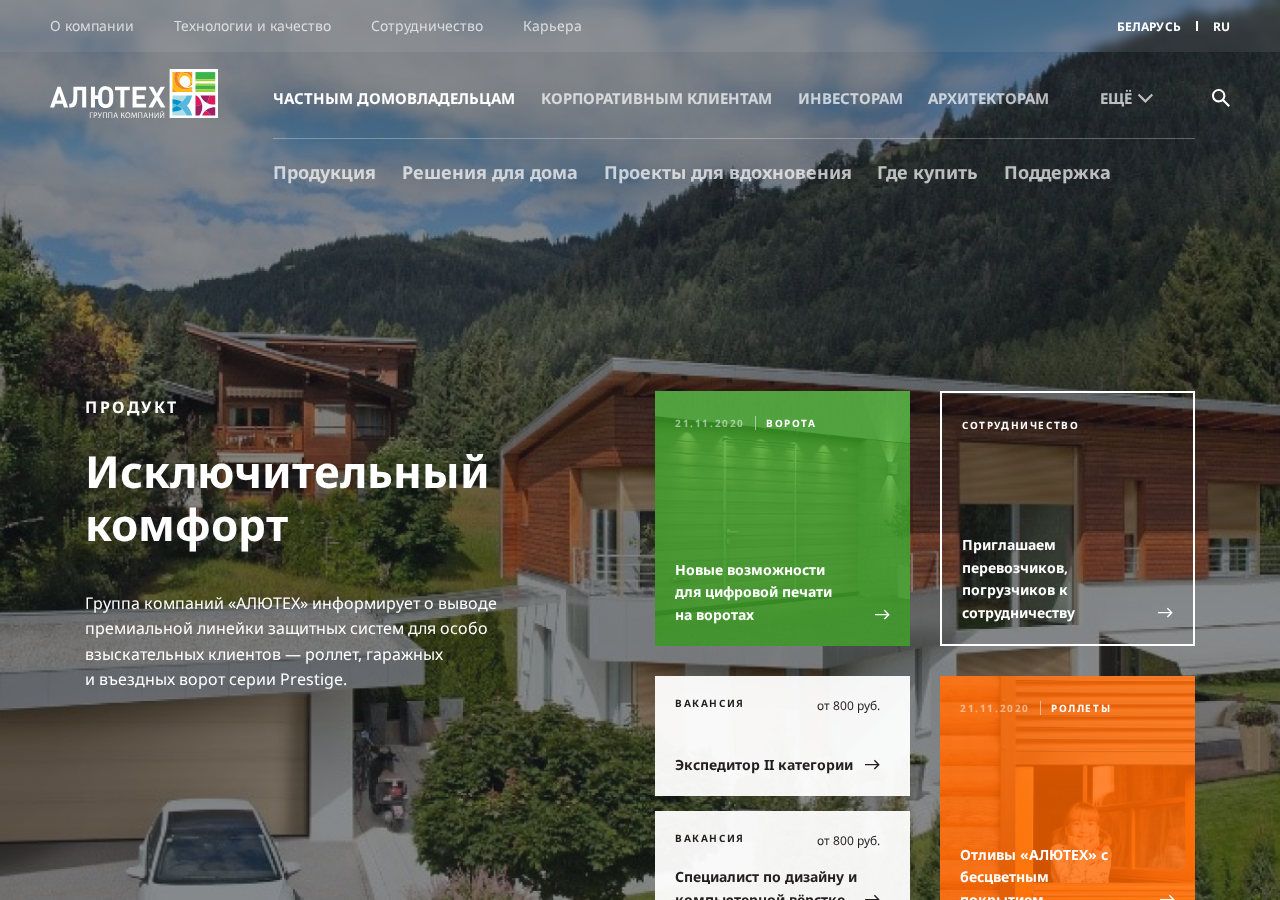
==== commit 2a63782e: "test" ====
--- a/index.html
+++ b/index.html
@@ -1,8 +1,12 @@
-<!DOCTYPE html><html lang="en"><head><meta charset="utf-8"><title>Алютех</title><meta name="description" content="Алютех лучше всех!"><link href="./assets/css/vendors.d3ff5458523dbb35bc21.css" rel="stylesheet"><link href="./assets/css/app.d3ff5458523dbb35bc21.css" rel="stylesheet"></head><body class="index-page"><div class="wrapper parallax"><div class="parallax__layer parallax__layer--back"><div class="bg_image bg_1"><div class="bg_gradient"><div class="container"><div class="main__left"><p class="left__theme bold">Продукт</p><p class="left__title text_h2">Исключительный комфорт</p><p class="left__description text_p2">Группа компаний &laquo;АЛЮТЕХ&raquo; информирует о&nbsp;выводе премиальной линейки защитных систем для особо взыскательных клиентов&nbsp;&mdash; роллет, гаражных и&nbsp;въездных ворот серии Prestige.</p></div></div></div></div><div class="bg_image bg_2"><div class="bg_gradient"><div class="container"><div class="main__left"><p class="left__theme bold">ПРОЕКТ</p><p class="left__title text_h2">Жилой комплекс бизнес-класса</p><p class="left__description text_p2">Жилой комплекс &laquo;Маяковский&raquo; в&nbsp;Войковском районе Москвы представляет собой высотный проект бизнес-класса, который состоит из&nbsp;трех многоквартирных новостроек.</p></div></div></div></div><div class="bg_image bg_4"><div class="bg_gradient"><div class="container"><div class="main__left"><p class="left__theme bold">мероприятия</p><p class="left__title text_h2">Покоряя Америку</p><p class="left__description text_p2">19&ndash;20 марта в&nbsp;Нью-Йорке проходила международная строітельная выставка New York Build 2018. Группа компаний &laquo;АЛЮТЕХ&raquo; приняла участие в&nbsp;данном мероприятии совместно со&nbsp;своим партнёром&nbsp;&mdash; компанией Avrams Inc. (нью-Йорк).</p></div></div></div></div><div class="bg_image bg_5"><div class="bg_gradient"><div class="container"><div class="main__left last_block"><p class="left__theme bold">Технологии</p><p class="left__title text_h2">Бесконечные возможности для индивидуальных решений</p><p class="left__description text_p2">Новая технология&nbsp;&mdash; ультрафиолетовая печать. Выбирайте рисунок для ворот из&nbsp;дизайнерской коллекции или предлагайте свои варианты.</p></div></div></div></div></div><div class="parallax__layer parallax__layer--base" id="app"><header><div class="header__top"><ul class="top-menu__left"><li class="top-menu__left-item"><a class="top-menu__link">О компании</a></li><li class="top-menu__left-item"><a class="top-menu__link">Технологии и качество</a></li><li class="top-menu__left-item"><a class="top-menu__link">Сотрудничество</a></li><li class="top-menu__left-item"><a class="top-menu__link">Карьера</a></li></ul><div class="top-menu__right"><div class="dropdown"></div><div class="top-menu__right-item bold dropdown"><a class="dropdown-toggle" href="#" role="button" id="dropdownMenuCountry" data-bs-toggle="dropdown" aria-expanded="false">Беларусь</a><ul class="dropdown-menu dropdown-country" aria-labelledby="dropdownMenuCountry"><li><a class="selected dropdown-item" href="#">БЕЛАРУСЬ</a></li><li><a class="dropdown-item" href="#">УКРАИНА</a></li><li><a class="dropdown-item dropdown-item-not-margin" href="#">РОССИЯ</a></li></ul></div><div class="top-menu__right-gap"></div><div class="dropdown"></div><div class="top-menu__right-item bold dropdown"><a class="dropdown-toggle" href="#" role="button" id="dropdownMenuLang" data-bs-toggle="dropdown" aria-expanded="false">RU</a><ul class="dropdown-menu dropdown-lang" aria-labelledby="dropdownMenuLang"><li><a class="selected dropdown-item" href="#">RU</a></li><li><a class="dropdown-item" href="#">EN</a></li><li><a class="dropdown-item dropdown-item-not-margin" href="#">DE</a></li></ul></div></div></div><div class="header__main"><div class="header__logo"><img src="./assets/img/logo.svg"></div><div class="header__main-menu container"><div class="header__main-menu-block"><div class="header__main-line"><div class="header__main-menu-item ind-householders"><div class="dropdown"><a class="bold" href="/">ЧАСТНЫМ ДОМОВЛАДЕЛЬЦАМ</a><p class="bold instead__link">ЧАСТНЫМ ДОМОВЛАДЕЛЬЦАМ</p></div></div><div class="header__search-input"><input class="search-input" type="text"></div><ul class="header__main-menu-items"><li class="header__main-menu-item"><a class="bold">КОРПОРАТИВНЫМ КЛИЕНТАМ</a></li><li class="header__main-menu-item"><a class="bold">ИНВЕСТОРАМ</a></li><li class="header__main-menu-item"><a class="bold">АРХИТЕКТОРАМ</a></li><li class="header__main-menu-item ind-processors"><a class="bold sm-desc-hide" href="/index-processors.html">ПЕРЕРАБОТЧИКАМ АПС</a><p class="bold instead__link sm-desc-hide"> ПЕРЕРАБОТЧИКАМ АПС</p></li><li class="header__main-menu-item dropdown"><a class="bold dropdown-toggle" href="#" role="button" id="dropdownMenuActivity" data-bs-toggle="dropdown" aria-expanded="false">ЕЩЁ<svg width="16" height="16" viewBox="0 0 16 16" fill="none" xmlns="http://www.w3.org/2000/svg">
+<!DOCTYPE html><html lang="en"><head><meta charset="utf-8"><title>Алютех</title><meta name="viewport" content="width=device-width, initial-scale=1.0"><link href="./assets/css/vendors.7eda081de8bbb124d68e.css" rel="stylesheet"><link href="./assets/css/app.7eda081de8bbb124d68e.css" rel="stylesheet"></head><body class="index-page"><div class="wrapper parallax"><div class="parallax__layer parallax__layer--back"><div class="bg_image bg_1"><div class="bg_gradient"><div class="container"><div class="main__left"><p class="left__theme bold">Продукт</p><p class="left__title text_h2">Исключительный комфорт</p><p class="left__description text_p2">Группа компаний &laquo;АЛЮТЕХ&raquo; информирует о&nbsp;выводе премиальной линейки защитных систем для особо взыскательных клиентов&nbsp;&mdash; роллет, гаражных и&nbsp;въездных ворот серии Prestige.</p></div></div></div></div><div class="bg_image bg_2"><div class="bg_gradient"><div class="container"><div class="main__left"><p class="left__theme bold">ПРОЕКТ</p><p class="left__title text_h2">Жилой комплекс бизнес-класса</p><p class="left__description text_p2">Жилой комплекс &laquo;Маяковский&raquo; в&nbsp;Войковском районе Москвы представляет собой высотный проект бизнес-класса, который состоит из&nbsp;трех многоквартирных новостроек.</p></div></div></div></div><div class="bg_image bg_4"><div class="bg_gradient"><div class="container"><div class="main__left"><p class="left__theme bold">мероприятия</p><p class="left__title text_h2">Покоряя Америку</p><p class="left__description text_p2">19&ndash;20 марта в&nbsp;Нью-Йорке проходила международная строітельная выставка New York Build 2018. Группа компаний &laquo;АЛЮТЕХ&raquo; приняла участие в&nbsp;данном мероприятии совместно со&nbsp;своим партнёром&nbsp;&mdash; компанией Avrams Inc. (нью-Йорк).</p></div></div></div></div><div class="bg_image bg_5"><div class="bg_gradient"><div class="container"><div class="main__left last_block"><p class="left__theme bold">Технологии</p><p class="left__title text_h2">Бесконечные возможности для индивидуальных решений</p><p class="left__description text_p2">Новая технология&nbsp;&mdash; ультрафиолетовая печать. Выбирайте рисунок для ворот из&nbsp;дизайнерской коллекции или предлагайте свои варианты.</p></div></div></div></div></div><div class="parallax__layer parallax__layer--base" id="app"><header><div class="header__top for__pc"><ul class="top-menu__left"><li class="top-menu__left-item"><a class="top-menu__link">О компании</a></li><li class="top-menu__left-item"><a class="top-menu__link">Технологии и качество</a></li><li class="top-menu__left-item"><a class="top-menu__link">Сотрудничество</a></li><li class="top-menu__left-item"><a class="top-menu__link">Карьера</a></li></ul><div class="top-menu__right"><div class="dropdown"></div><div class="top-menu__right-item bold dropdown"><a class="dropdown-toggle" href="#" role="button" id="dropdownMenuCountry" data-bs-toggle="dropdown" aria-expanded="false">Беларусь</a><ul class="dropdown-menu dropdown-country" aria-labelledby="dropdownMenuCountry"><li><a class="selected dropdown-item" href="#">БЕЛАРУСЬ</a></li><li><a class="dropdown-item" href="#">УКРАИНА</a></li><li><a class="dropdown-item dropdown-item-not-margin" href="#">РОССИЯ</a></li></ul></div><div class="top-menu__right-gap"></div><div class="dropdown"></div><div class="top-menu__right-item bold dropdown"><a class="dropdown-toggle" href="#" role="button" id="dropdownMenuLang" data-bs-toggle="dropdown" aria-expanded="false">RU</a><ul class="dropdown-menu dropdown-lang" aria-labelledby="dropdownMenuLang"><li><a class="selected dropdown-item" href="#">RU</a></li><li><a class="dropdown-item" href="#">EN</a></li><li><a class="dropdown-item dropdown-item-not-margin" href="#">DE</a></li></ul></div></div></div><div class="header__main for__pc"><div class="header__logo"><img src="./assets/img/logo.svg"></div><div class="header__main-menu container"><div class="header__main-menu-block"><div class="header__main-line"><div class="header__main-menu-item ind-householders"><div class="dropdown"><a class="bold" href="/">ЧАСТНЫМ ДОМОВЛАДЕЛЬЦАМ</a><p class="bold instead__link">ЧАСТНЫМ ДОМОВЛАДЕЛЬЦАМ</p></div></div><div class="header__search-input"><input class="search-input" type="text"></div><ul class="header__main-menu-items"><li class="header__main-menu-item"><a class="bold">КОРПОРАТИВНЫМ КЛИЕНТАМ</a></li><li class="header__main-menu-item"><a class="bold">ИНВЕСТОРАМ</a></li><li class="header__main-menu-item"><a class="bold">АРХИТЕКТОРАМ</a></li><li class="header__main-menu-item ind-processors"><a class="bold sm-desc-hide" href="https://aluteh.github.io/aluteh/index-processors.html">ПЕРЕРАБОТЧИКАМ АПС</a><p class="bold instead__link sm-desc-hide"> ПЕРЕРАБОТЧИКАМ АПС</p></li><li class="header__main-menu-item dropdown"><a class="bold dropdown-toggle" href="#" role="button" id="dropdownMenuActivity" data-bs-toggle="dropdown" aria-expanded="false">ЕЩЁ<svg width="16" height="16" viewBox="0 0 16 16" fill="none" xmlns="http://www.w3.org/2000/svg">
 <path d="M8.37854 12.84L14.4757 6.7428L16 8.26709L8.37854 15.8886L0.757077 8.26709L2.28137 6.7428L8.37854 12.84Z" fill="white" fill-opacity="0.7"/>
-</svg><ul class="dropdown-menu dropdown-act" aria-labelledby="dropdownMenuActivity"><li class="header__main-menu-item ind-processors"><a class="dropdown-item sm-desc-show" href="/index-processors.html">ПЕРЕРАБОТЧИКАМ АПС</a><p class="bold instead__link in-drop sm-desc-show"> ПЕРЕРАБОТЧИКАМ АПС</p></li><li class="header__main-menu-item"><a class="dropdown-item dropdown-item-not-margin" href="#">ДИЛЕРАМ РВА</a></li></ul></a></li></ul></div><div class="header__under-menu"><div class="header__under-menu-item dropdown"><a class="bold dropdown-toggle" href="#" role="button" id="dropdownMenuProducts" data-bs-toggle="dropdown" aria-expanded="false">Продукция<div class="header__products-menu dropdown-menu dropdown-products" aria-labelledby="dropdownMenuProducts"><ul class="header__products-menu-items"><li class="header__products-menu-item"><p class="header__products-menu-item-title">Секционные ворота</p></li><li class="header__products-menu-item"><a>Секционные гаражные ворота</a></li><li class="header__products-menu-item"><a>Панорамные ворота</a></li><li class="header__products-menu-item"><a>Промышленные ворота</a></li></ul><ul class="header__products-menu-items"><li class="header__products-menu-item"><p class="header__products-menu-item-title">Роллетные системы</p></li><li class="header__products-menu-item"><a>Секционные гаражные ворота</a></li><li class="header__products-menu-item"><a>Панорамные ворота</a></li><li class="header__products-menu-item"><a>Промышленные ворота</a></li></ul><ul class="header__products-menu-items"><li class="header__products-menu-item"><p class="header__products-menu-item-title">Аллюминиевые конструкции</p></li><li class="header__products-menu-item"><a>Секционные гаражные ворота</a></li><li class="header__products-menu-item"><a>Панорамные ворота</a></li><li class="header__products-menu-item"><a>Промышленные ворота</a></li></ul></div></a></div><ul class="header__under-menu-items"><li class="header__under-menu-item householders"><a class="bold">Решения для дома</a></li><li class="header__under-menu-item householders"><a class="bold">Проекты для вдохновения</a></li><li class="header__under-menu-item householders"><a class="bold">Где купить</a></li><li class="header__under-menu-item householders"><a class="bold">Поддержка</a></li><li class="header__under-menu-item processors"><a class="bold">Решения для дома и бизнеса</a></li><li class="header__under-menu-item processors"><a class="bold">Проекты для вдохновения</a></li></ul></div></div></div><div class="header__search header__search-button"><svg width="20" height="20" viewBox="0 0 20 20" fill="none" xmlns="http://www.w3.org/2000/svg">
+</svg><ul class="dropdown-menu dropdown-act" aria-labelledby="dropdownMenuActivity"><li class="header__main-menu-item ind-processors"><a class="dropdown-item sm-desc-show" href="https://aluteh.github.io/aluteh/index-processors.html">ПЕРЕРАБОТЧИКАМ АПС</a><p class="bold instead__link in-drop sm-desc-show"> ПЕРЕРАБОТЧИКАМ АПС</p></li><li class="header__main-menu-item"><a class="dropdown-item dropdown-item-not-margin" href="#">ДИЛЕРАМ РВА</a></li></ul></a></li></ul></div><div class="header__under-menu"><div class="header__under-menu-item dropdown"><a class="bold dropdown-toggle" href="#" role="button" id="dropdownMenuProducts" data-bs-toggle="dropdown" aria-expanded="false">Продукция<div class="header__products-menu dropdown-menu dropdown-products" aria-labelledby="dropdownMenuProducts"><ul class="header__products-menu-items"><li class="header__products-menu-item"><p class="header__products-menu-item-title">Секционные ворота</p></li><li class="header__products-menu-item"><a>Секционные гаражные ворота</a></li><li class="header__products-menu-item"><a>Панорамные ворота</a></li><li class="header__products-menu-item"><a>Промышленные ворота</a></li></ul><ul class="header__products-menu-items"><li class="header__products-menu-item"><p class="header__products-menu-item-title">Роллетные системы</p></li><li class="header__products-menu-item"><a>Секционные гаражные ворота</a></li><li class="header__products-menu-item"><a>Панорамные ворота</a></li><li class="header__products-menu-item"><a>Промышленные ворота</a></li></ul><ul class="header__products-menu-items"><li class="header__products-menu-item"><p class="header__products-menu-item-title">Аллюминиевые конструкции</p></li><li class="header__products-menu-item"><a>Секционные гаражные ворота</a></li><li class="header__products-menu-item"><a>Панорамные ворота</a></li><li class="header__products-menu-item"><a>Промышленные ворота</a></li></ul></div></a></div><ul class="header__under-menu-items"><li class="header__under-menu-item householders"><a class="bold">Решения для дома</a></li><li class="header__under-menu-item householders"><a class="bold">Проекты для вдохновения</a></li><li class="header__under-menu-item householders"><a class="bold">Где купить</a></li><li class="header__under-menu-item householders"><a class="bold">Поддержка</a></li><li class="header__under-menu-item processors"><a class="bold">Решения для дома и бизнеса</a></li><li class="header__under-menu-item processors"><a class="bold">Проекты для вдохновения</a></li></ul></div></div></div><div class="header__search header__search-button"><svg width="20" height="20" viewBox="0 0 20 20" fill="none" xmlns="http://www.w3.org/2000/svg">
 <path d="M13.3848 11.6695L13.0263 12.2201L13.0703 12.2642C14.191 10.9663 14.8656 9.27959 14.8656 7.43284C14.8656 3.32762 11.538 0 7.43284 0C3.32767 0 0 3.32762 0 7.43284C0 11.5381 3.32762 14.8657 7.43284 14.8657C9.27959 14.8657 10.9663 14.191 12.2642 13.0761L11.6753 13.3905L18.2962 20L20 18.2962L13.3848 11.6695ZM7.43284 12.5786C4.59123 12.5786 2.28704 10.2744 2.28704 7.43284C2.28704 4.59123 4.59123 2.28704 7.43284 2.28704C10.2744 2.28704 12.5786 4.59123 12.5786 7.43284C12.5786 10.2744 10.2744 12.5786 7.43284 12.5786Z" fill="white"/>
-</svg></div></div></header><div class="content-wrapper"><div class="main-content container"><section class="main__item"><div class="main__left"></div><div class="main__right"><a class="b_margin_right order1" href="#"><div class="b_foto b_foto_1"></div><div class="b_green"><div class="ordinary__block"><div class="ordinary__content"><div class="ordinary__top"><p class="ordinary__date">21.11.2020</p><p class="ordinary__title">ВОРОТА</p></div><div class="ordinary__bottom"><p class="ordinary__desc text_h5">Новые возможности для цифровой печати на воротах</p><div class="ordinary__arrow arrow_anim"><svg width="25" height="17" viewBox="0 0 25 17" fill="none" xmlns="http://www.w3.org/2000/svg">
+</svg></div></div><div class="header__mob container"><div class="header__mob-top"> <div class="header__mob-top-left"><div class="header__mob-logo"><img src="./assets/img/logo-mob.svg"></div><div class="header__mob-main-menu"><div class="header__mob-main-menu-item"></div></div></div><div class="header__mob-top-right"></div></div></div></header><div class="content-wrapper"><div class="main-content container"><section class="main__item"><div class="main__left"></div><div class="main__right"><div class="main-slider__mob swiper-container"><div class="main-slider swiper-wrapper"> <div class="main-slider-item bg_1 swiper-slide"><div class="main__slider-content"><div class="main__slider-title text_desc1">Продукт</div><div class="main__slider-text text_h2">Исключительный комфорт</div><div class="main__slider-desc text_p2">Группа компаний «АЛЮТЕХ» информирует о выводе премиальной линейки защитных систем для особо взыскательных клиентов — роллет, гаражных и въездных ворот серии Prestige.</div><div class="main__slider-nav"></div></div></div><div class="main-slider-item bg_2 swiper-slide"><div class="main__slider-content"><div class="main__slider-title text_desc1">ПРОЕКТ</div><div class="main__slider-text text_h2">Жилой комплекс бизнес-класса</div><div class="main__slider-desc text_p2">Жилой комплекс «Маяковский» в Войковском районе Москвы представляет собой высотный проект бизнес-класса, который состоит из трех многоквартирных новостроек. </div></div></div><div class="main-slider-item bg_3 swiper-slide"><div class="main__slider-content"><div class="main__slider-title text_desc1">мероприятия</div><div class="main__slider-text text_h2">Покоряя Америку</div><div class="main__slider-desc text_p2">19–20 марта в Нью-Йорке проходила международная строітельная выставка New York Build 2018. Группа компаний «АЛЮТЕХ» приняла участие в данном мероприятии совместно со своим партнёром — компанией Avrams Inc. (нью-Йорк).</div></div></div><div class="main-slider-item bg_4 swiper-slide"><div class="main__slider-content"><div class="main__slider-title text_desc1">Технологии</div><div class="main__slider-text text_h2">Бесконечные возможности для индивидуальных решений</div><div class="main__slider-desc text_p2">Новая технология — ультрафиолетовая печать. Выбирайте рисунок для ворот из дизайнерской коллекции или предлагайте свои варианты.</div></div></div><div class="main-slider-item bg_5 swiper-slide"><div class="main__slider-content"><div class="main__slider-title text_desc1">Производство</div><div class="main__slider-text text_h2">Лидер в СНГ</div><div class="main__slider-desc text_p2">&laquo;АлюминТехно&raquo;&nbsp;&mdash; один из&nbsp;крупнейших заводов СНГ по&nbsp;производству, порошковой окраске и&nbsp;анодированию алюминиевых профилей.</div></div></div></div><div class="swiper-pagination"></div><div class="main__slider-nav"><div class="main__slider-prev"> <svg width="24" height="17" viewBox="0 0 24 17" fill="none" xmlns="http://www.w3.org/2000/svg">
+<path d="M23.865 7.68052L23.865 9.86423L4.2116 9.86423L9.35893 15.0116L7.79913 16.5713L0.000157662 8.77238L7.79913 0.973407L9.35892 2.5332L4.2116 7.68052L23.865 7.68052Z" fill="white"/>
+</svg></div><div class="main__slider-next"><svg width="24" height="17" viewBox="0 0 24 17" fill="none" xmlns="http://www.w3.org/2000/svg">
+<path d="M-0.320089 7.1356L-0.32009 9.31931L19.3333 9.31931L14.186 14.4666L15.7458 16.0264L23.5448 8.22746L15.7458 0.428485L14.186 1.98828L19.3333 7.1356L-0.320089 7.1356Z" fill="white"/>
+</svg></div></div></div><a class="b_margin_right order1" href="#"><div class="b_foto b_foto_1"></div><div class="b_green"><div class="ordinary__block"><div class="ordinary__content"><div class="ordinary__top"><p class="ordinary__date">21.11.2020</p><p class="ordinary__title">ВОРОТА</p></div><div class="ordinary__bottom"><p class="ordinary__desc text_h5">Новые возможности для цифровой печати на воротах</p><div class="ordinary__arrow arrow_anim"><svg width="25" height="17" viewBox="0 0 25 17" fill="none" xmlns="http://www.w3.org/2000/svg">
 <path d="M-0.333588 7.59971L-0.333589 9.87441L20.1387 9.87442L14.7769 15.2362L16.4017 16.861L24.5256 8.73707L16.4017 0.613137L14.7769 2.23792L20.1387 7.59972L-0.333588 7.59971Z" fill="white"/>
 </svg></div></div></div></div></div></a><a class="b_boarder order1" href="#"><div class="ordinary__block"><div class="ordinary__content"><div class="ordinary__top"><p class="ordinary__title">СОТРУДНИЧЕСТВО</p></div><div class="ordinary__bottom"><p class="ordinary__desc text_h5">Приглашаем перевозчиков, погрузчиков к сотрудничеству</p><div class="ordinary__arrow arrow_anim"><svg width="25" height="17" viewBox="0 0 25 17" fill="none" xmlns="http://www.w3.org/2000/svg">
 <path d="M-0.333588 7.59971L-0.333589 9.87441L20.1387 9.87442L14.7769 15.2362L16.4017 16.861L24.5256 8.73707L16.4017 0.613137L14.7769 2.23792L20.1387 7.59972L-0.333588 7.59971Z" fill="white"/>
@@ -22,21 +26,25 @@
 <path d="M-0.333588 7.59971L-0.333589 9.87441L20.1387 9.87442L14.7769 15.2362L16.4017 16.861L24.5256 8.73707L16.4017 0.613137L14.7769 2.23792L20.1387 7.59972L-0.333588 7.59971Z" fill="white"/>
 </svg></div></div></div></div></div></a><a class="order1 back" href="#"><div class="b_foto b_foto_5"></div><div class="b_blue"><div class="ordinary__block"><div class="ordinary__content"><div class="ordinary__top"><p class="ordinary__date">21.11.2020</p><p class="ordinary__title">АЛЮМИНИЕВЫЕ КОНСТРУКЦИИ</p></div><div class="ordinary__bottom"><p class="ordinary__desc text_h5">Модернизация алюминиевых профильных систем ALT F50, ALT W72, ALTW62</p><div class="ordinary__arrow arrow_anim"><svg width="25" height="17" viewBox="0 0 25 17" fill="none" xmlns="http://www.w3.org/2000/svg">
 <path d="M-0.333588 7.59971L-0.333589 9.87441L20.1387 9.87442L14.7769 15.2362L16.4017 16.861L24.5256 8.73707L16.4017 0.613137L14.7769 2.23792L20.1387 7.59972L-0.333588 7.59971Z" fill="white"/>
-</svg></div></div></div></div></div></a><div class="b_brand-slider order2 forward"><div class="brand__block swiper-container"><div class="brand__block-top"><p class="brand__title">нам доверяют</p><div class="brand__nav"><div class="brand__left-row"><svg width="25" height="17" viewBox="0 0 25 17" fill="none" xmlns="http://www.w3.org/2000/svg">
+</svg></div></div></div></div></div></a><div class="b_brand-slider order2 forward"><div class="brand__block pc"><div class="brand__block-top"><p class="brand__title">нам доверяют</p><div class="brand__nav"><div class="brand__left-row"><svg width="25" height="17" viewBox="0 0 25 17" fill="none" xmlns="http://www.w3.org/2000/svg">
 <path d="M25.3336 9.40035L25.3336 7.12565L4.86129 7.12564L10.2231 1.76385L8.5983 0.139066L0.474365 8.26299L8.59829 16.3869L10.2231 14.7621L4.86129 9.40034L25.3336 9.40035Z" fill="white"/>
 </svg></div><div class="brand__right-row"><svg width="25" height="17" viewBox="0 0 25 17" fill="none" xmlns="http://www.w3.org/2000/svg">
 <path d="M-0.333588 7.59965L-0.333589 9.87435L20.1387 9.87436L14.7769 15.2361L16.4017 16.8609L24.5256 8.73701L16.4017 0.613076L14.7769 2.23786L20.1387 7.59965L-0.333588 7.59965Z" fill="white"/>
-</svg></div></div></div><div class="brand__main swiper-wrapper"><div class="brand__item swiper-slide"><img src="./assets/img/gippo.svg"></div><div class="brand__item swiper-slide"><img src="./assets/img/merc.svg"></div><div class="brand__item swiper-slide"><img src="./assets/img/hampton.svg"></div><div class="brand__item swiper-slide"><img src="./assets/img/tapas.svg"></div><div class="brand__item swiper-slide"><img src="./assets/img/willing.svg"></div><div class="brand__item swiper-slide"><img src="./assets/img/korona.svg"></div><div class="brand__item swiper-slide"><img src="./assets/img/lebiaji.svg"></div><div class="brand__item swiper-slide"><img src="./assets/img/macdon.svg"></div><div class="brand__item swiper-slide"><img src="./assets/img/gippo.svg"></div><div class="brand__item swiper-slide"><img src="./assets/img/merc.svg"></div><div class="brand__item swiper-slide"><img src="./assets/img/hampton.svg"></div><div class="brand__item swiper-slide"><img src="./assets/img/tapas.svg"></div><div class="brand__item swiper-slide"><img src="./assets/img/willing.svg"></div><div class="brand__item swiper-slide"><img src="./assets/img/korona.svg"></div><div class="brand__item swiper-slide"><img src="./assets/img/lebiaji.svg"></div><div class="brand__item swiper-slide"><img src="./assets/img/macdon.svg"></div></div></div></div><a class="order2" href="#"><div class="b_foto b_foto_6"></div><div class="b_green"><div class="big__block"><div class="big__content"><div class="big_video"><svg width="52" height="60" viewBox="0 0 52 60" fill="none" xmlns="http://www.w3.org/2000/svg">
+</svg></div></div></div><div class="swiper-container"> <div class="brand__main swiper-wrapper"><div class="brand__item swiper-slide"><img src="./assets/img/gippo.svg"></div><div class="brand__item swiper-slide"><img src="./assets/img/merc.svg"></div><div class="brand__item swiper-slide"><img src="./assets/img/hampton.svg"></div><div class="brand__item swiper-slide"><img src="./assets/img/tapas.svg"></div><div class="brand__item swiper-slide"><img src="./assets/img/willing.svg"></div><div class="brand__item swiper-slide"><img src="./assets/img/korona.svg"></div><div class="brand__item swiper-slide"><img src="./assets/img/lebiaji.svg"></div><div class="brand__item swiper-slide"><img src="./assets/img/macdon.svg"></div><div class="brand__item swiper-slide"><img src="./assets/img/gippo.svg"></div><div class="brand__item swiper-slide"><img src="./assets/img/merc.svg"></div><div class="brand__item swiper-slide"><img src="./assets/img/hampton.svg"></div><div class="brand__item swiper-slide"><img src="./assets/img/tapas.svg"></div><div class="brand__item swiper-slide"><img src="./assets/img/willing.svg"></div><div class="brand__item swiper-slide"><img src="./assets/img/korona.svg"></div><div class="brand__item swiper-slide"><img src="./assets/img/lebiaji.svg"></div><div class="brand__item swiper-slide"><img src="./assets/img/macdon.svg"></div></div></div></div><div class="brand__block mob"><div class="brand__block-top"><p class="brand__title">нам доверяют</p><div class="brand__nav"><div class="brand__left-row"><svg width="25" height="17" viewBox="0 0 25 17" fill="none" xmlns="http://www.w3.org/2000/svg">
+<path d="M25.3336 9.40035L25.3336 7.12565L4.86129 7.12564L10.2231 1.76385L8.5983 0.139066L0.474365 8.26299L8.59829 16.3869L10.2231 14.7621L4.86129 9.40034L25.3336 9.40035Z" fill="white"/>
+</svg></div><div class="brand__right-row"><svg width="25" height="17" viewBox="0 0 25 17" fill="none" xmlns="http://www.w3.org/2000/svg">
+<path d="M-0.333588 7.59965L-0.333589 9.87435L20.1387 9.87436L14.7769 15.2361L16.4017 16.8609L24.5256 8.73701L16.4017 0.613076L14.7769 2.23786L20.1387 7.59965L-0.333588 7.59965Z" fill="white"/>
+</svg></div></div></div><div class="swiper-container"> <div class="brand__main swiper-wrapper"><div class="brand__item swiper-slide mob"><img src="./assets/img/merc-color.png"></div><div class="brand__item swiper-slide mob"><img src="./assets/img/lebiaji-color.png"></div><div class="brand__item swiper-slide mob"><img src="./assets/img/macdon-color.png"></div><div class="brand__item swiper-slide mob"><img src="./assets/img/macdon-color.png"></div></div></div></div></div><a class="order2" href="#"><div class="b_foto b_foto_6"></div><div class="b_green"><div class="big__block"><div class="big__content"><div class="big_video"><svg width="52" height="60" viewBox="0 0 52 60" fill="none" xmlns="http://www.w3.org/2000/svg">
 <path d="M0.285156 0L51.7137 30L0.285156 60V0Z" fill="white" fill-opacity="0.7"/>
-</svg></div><div class="big__bottom"><p class="big__desc">Год без забот: Анастасия Макеева об автоматике «АЛЮТЕХ»</p></div></div></div></div></a><div class="social-block order2"><div class="social__block"><div class="social__item"><div class="social__ico"><svg width="46" height="46" viewBox="0 0 46 46" fill="none" xmlns="http://www.w3.org/2000/svg">
+</svg></div><div class="big__bottom"><p class="big__desc">Год без забот: Анастасия Макеева об автоматике «АЛЮТЕХ»</p></div></div></div></div></a><div class="social-block order2"><div class="social__block"><a class="social__item" href="#"><div class="social__ico"><svg width="46" height="46" viewBox="0 0 46 46" fill="none" xmlns="http://www.w3.org/2000/svg">
 <path d="M23.166 13.6926C18.0771 13.6926 13.9375 17.8323 13.9375 22.9211C13.9375 28.01 18.0771 32.1497 23.166 32.1497C28.2549 32.1497 32.3945 28.01 32.3945 22.9211C32.3945 17.8323 28.2549 13.6926 23.166 13.6926ZM23.166 13.6926C18.0771 13.6926 13.9375 17.8323 13.9375 22.9211C13.9375 28.01 18.0771 32.1497 23.166 32.1497C28.2549 32.1497 32.3945 28.01 32.3945 22.9211C32.3945 17.8323 28.2549 13.6926 23.166 13.6926ZM39.0742 0.333252H7.25781C3.61914 0.333252 0.666016 3.28638 0.666016 6.92505V38.7414C0.666016 42.3801 3.61914 45.3332 7.25781 45.3332H39.0742C42.7129 45.3332 45.666 42.3801 45.666 38.7414V6.92505C45.666 3.28638 42.7129 0.333252 39.0742 0.333252ZM23.166 34.7864C16.627 34.7864 11.3008 29.4601 11.3008 22.9211C11.3008 16.382 16.627 11.0559 23.166 11.0559C29.705 11.0559 35.0312 16.382 35.0312 22.9211C35.0312 29.4601 29.705 34.7864 23.166 34.7864ZM37.668 11.0559C36.2178 11.0559 35.0312 9.86938 35.0312 8.41919C35.0312 6.96899 36.2178 5.78247 37.668 5.78247C39.1182 5.78247 40.3047 6.96899 40.3047 8.41919C40.3047 9.86938 39.1182 11.0559 37.668 11.0559ZM23.166 13.6926C18.0771 13.6926 13.9375 17.8323 13.9375 22.9211C13.9375 28.01 18.0771 32.1497 23.166 32.1497C28.2549 32.1497 32.3945 28.01 32.3945 22.9211C32.3945 17.8323 28.2549 13.6926 23.166 13.6926ZM23.166 13.6926C18.0771 13.6926 13.9375 17.8323 13.9375 22.9211C13.9375 28.01 18.0771 32.1497 23.166 32.1497C28.2549 32.1497 32.3945 28.01 32.3945 22.9211C32.3945 17.8323 28.2549 13.6926 23.166 13.6926ZM23.166 13.6926C18.0771 13.6926 13.9375 17.8323 13.9375 22.9211C13.9375 28.01 18.0771 32.1497 23.166 32.1497C28.2549 32.1497 32.3945 28.01 32.3945 22.9211C32.3945 17.8323 28.2549 13.6926 23.166 13.6926Z" fill="white"/>
-</svg></div></div><div class="social__item"><div class="social__ico"><svg width="28" height="54" viewBox="0 0 28 54" fill="none" xmlns="http://www.w3.org/2000/svg">
+</svg></div></a><a class="social__item" href="#"><div class="social__ico"><svg width="28" height="54" viewBox="0 0 28 54" fill="none" xmlns="http://www.w3.org/2000/svg">
 <path d="M22.9934 8.96625H27.9231V0.38025C27.0726 0.26325 24.1476 0 20.7411 0C13.6334 0 8.7644 4.47075 8.7644 12.6877V20.25H0.920898V29.8485H8.7644V54H18.3809V29.8507H25.9071L27.1019 20.2523H18.3786V13.6395C18.3809 10.8652 19.1279 8.96625 22.9934 8.96625Z" fill="white"/>
-</svg></div></div><div class="social__item"><div class="social__ico"><svg width="51" height="37" viewBox="0 0 51 37" fill="none" xmlns="http://www.w3.org/2000/svg">
+</svg></div></a><a class="social__item" href="#"><div class="social__ico"><svg width="51" height="37" viewBox="0 0 51 37" fill="none" xmlns="http://www.w3.org/2000/svg">
 <path d="M49.8723 5.59928L49.936 6.01578C49.3198 3.82915 47.6559 2.1419 45.5415 1.52778L45.4969 1.51715C41.521 0.437651 25.5219 0.437651 25.5219 0.437651C25.5219 0.437651 9.56313 0.416401 5.54688 1.51715C3.39213 2.1419 1.72613 3.82915 1.1205 5.97115L1.10988 6.01578C-0.3755 13.7742 -0.386125 23.0965 1.17575 31.4032L1.10988 30.9824C1.72613 33.169 3.39 34.8563 5.50438 35.4704L5.549 35.481C9.52063 36.5627 25.524 36.5627 25.524 36.5627C25.524 36.5627 41.4806 36.5627 45.499 35.481C47.6559 34.8563 49.3219 33.169 49.9275 31.027L49.9381 30.9824C50.6139 27.3742 51.0006 23.2219 51.0006 18.9804C51.0006 18.8253 51.0006 18.668 50.9985 18.5108C51.0006 18.3663 51.0006 18.1942 51.0006 18.022C51.0006 13.7784 50.6139 9.62615 49.8723 5.59928ZM20.4176 26.2585V10.7609L33.7329 18.5214L20.4176 26.2585Z" fill="white"/>
-</svg></div></div><div class="social__item"><div class="social__ico"><svg width="51" height="31" viewBox="0 0 51 31" fill="none" xmlns="http://www.w3.org/2000/svg">
+</svg></div></a><a class="social__item" href="#"><div class="social__ico"><svg width="51" height="31" viewBox="0 0 51 31" fill="none" xmlns="http://www.w3.org/2000/svg">
 <path d="M42.3194 17.6843C41.4949 16.643 41.7308 16.1798 42.3194 15.249C42.33 15.2384 49.1364 5.83313 49.8376 2.64351L49.8419 2.64138C50.1904 1.47901 49.8419 0.624756 48.1567 0.624756H42.5807C41.1613 0.624756 40.5067 1.35788 40.1561 2.17813C40.1561 2.17813 37.3171 8.97388 33.3009 13.379C32.0046 14.6519 31.4054 15.0599 30.6978 15.0599C30.3493 15.0599 29.8074 14.6519 29.8074 13.4895V2.64138C29.8074 1.24738 29.41 0.624756 28.2349 0.624756H19.4671C18.5767 0.624756 18.0476 1.27501 18.0476 1.88063C18.0476 3.20238 20.0557 3.50626 20.264 7.22501V15.2936C20.264 17.0616 19.9431 17.3868 19.2313 17.3868C17.3358 17.3868 12.7351 10.5634 10.0087 2.75401C9.45837 1.23888 8.92075 0.626881 7.49063 0.626881H1.9125C0.320875 0.626881 0 1.36001 0 2.18026C0 3.62951 1.8955 10.8354 8.8145 20.3554C13.4257 26.8536 19.9198 30.3748 25.8273 30.3748C29.3781 30.3748 29.8116 29.5928 29.8116 28.2476C29.8116 22.0384 29.4907 21.4519 31.2694 21.4519C32.0939 21.4519 33.5134 21.8599 36.8284 24.9943C40.6172 28.7109 41.2399 30.3748 43.3606 30.3748H48.9366C50.5261 30.3748 51.3315 29.5928 50.8682 28.05C49.8079 24.8051 42.6424 18.1305 42.3194 17.6843Z" fill="white"/>
-</svg></div></div></div></div><a class="b_margin_right order2" href="#"><div class="b_foto b_foto_5"></div><div class="b_white"><div class="ordinary__block"><div class="ordinary__content"><div class="ordinary__top"><p class="ordinary__date">21.11.2020</p><p class="ordinary__title">О КОМПАНИИ</p></div><div class="ordinary__bottom"><p class="ordinary__desc text_h5">Новости, которые не соотносятся с категорией</p><div class="ordinary__arrow arrow_anim"><svg width="25" height="17" viewBox="0 0 25 17" fill="none" xmlns="http://www.w3.org/2000/svg">
+</svg></div></a></div></div><a class="b_margin_right order2" href="#"><div class="b_foto b_foto_5"></div><div class="b_white"><div class="ordinary__block"><div class="ordinary__content"><div class="ordinary__top"><p class="ordinary__date">21.11.2020</p><p class="ordinary__title">О КОМПАНИИ</p></div><div class="ordinary__bottom"><p class="ordinary__desc text_h5">Новости, которые не соотносятся с категорией</p><div class="ordinary__arrow arrow_anim"><svg width="25" height="17" viewBox="0 0 25 17" fill="none" xmlns="http://www.w3.org/2000/svg">
 <path d="M-0.333588 7.59971L-0.333589 9.87441L20.1387 9.87442L14.7769 15.2362L16.4017 16.861L24.5256 8.73707L16.4017 0.613137L14.7769 2.23792L20.1387 7.59972L-0.333588 7.59971Z" fill="white"/>
 </svg></div></div></div></div></div></a><a class="order2" href="#"><div class="b_foto b_foto_7"></div><div class="b_purple"><div class="ordinary__block"><div class="ordinary__content"><div class="ordinary__top"><p class="ordinary__date">21.11.2020</p><p class="ordinary__title">ПЕРЕГРУЗОЧНАЯ ТЕХНИКА</p></div><div class="ordinary__bottom"><p class="ordinary__desc text_h5">Расширен размерный ряд уравнительных платформ SL</p><div class="ordinary__arrow arrow_anim"><svg width="25" height="17" viewBox="0 0 25 17" fill="none" xmlns="http://www.w3.org/2000/svg">
 <path d="M-0.333588 7.59971L-0.333589 9.87441L20.1387 9.87442L14.7769 15.2362L16.4017 16.861L24.5256 8.73707L16.4017 0.613137L14.7769 2.23792L20.1387 7.59972L-0.333588 7.59971Z" fill="white"/>
@@ -56,6 +64,10 @@
 <path d="M-0.333588 7.59971L-0.333589 9.87441L20.1387 9.87442L14.7769 15.2362L16.4017 16.861L24.5256 8.73707L16.4017 0.613137L14.7769 2.23792L20.1387 7.59972L-0.333588 7.59971Z" fill="white"/>
 </svg></div></div></div></div></div></a><a class="order2" href="#"><div class="b_foto b_foto_5"></div><div class="b_blue"><div class="ordinary__block"><div class="ordinary__content"><div class="ordinary__top"><p class="ordinary__date">21.11.2020</p><p class="ordinary__title">АЛЮМИНИЕВЫЕ КОНСТРУКЦИИ</p></div><div class="ordinary__bottom"><p class="ordinary__desc text_h5">Модернизация алюминиевых профильных систем ALT F50, ALT W72, ALTW62</p><div class="ordinary__arrow arrow_anim"><svg width="25" height="17" viewBox="0 0 25 17" fill="none" xmlns="http://www.w3.org/2000/svg">
 <path d="M-0.333588 7.59971L-0.333589 9.87441L20.1387 9.87442L14.7769 15.2362L16.4017 16.861L24.5256 8.73707L16.4017 0.613137L14.7769 2.23792L20.1387 7.59972L-0.333588 7.59971Z" fill="white"/>
+</svg></div></div></div></div></div></a><a class="b_margin_right order2" href="#"><div class="b_foto b_foto_5"></div><div class="b_white"><div class="ordinary__block"><div class="ordinary__content"><div class="ordinary__top"><p class="ordinary__date">21.11.2020</p><p class="ordinary__title">О КОМПАНИИ</p></div><div class="ordinary__bottom"><p class="ordinary__desc text_h5">Новости, которые не соотносятся с категорией</p><div class="ordinary__arrow arrow_anim"><svg width="25" height="17" viewBox="0 0 25 17" fill="none" xmlns="http://www.w3.org/2000/svg">
+<path d="M-0.333588 7.59971L-0.333589 9.87441L20.1387 9.87442L14.7769 15.2362L16.4017 16.861L24.5256 8.73707L16.4017 0.613137L14.7769 2.23792L20.1387 7.59972L-0.333588 7.59971Z" fill="white"/>
+</svg></div></div></div></div></div></a><a class="order2" href="#"><div class="b_foto b_foto_7"></div><div class="b_purple"><div class="ordinary__block"><div class="ordinary__content"><div class="ordinary__top"><p class="ordinary__date">21.11.2020</p><p class="ordinary__title">ПЕРЕГРУЗОЧНАЯ ТЕХНИКА</p></div><div class="ordinary__bottom"><p class="ordinary__desc text_h5">Расширен размерный ряд уравнительных платформ SL</p><div class="ordinary__arrow arrow_anim"><svg width="25" height="17" viewBox="0 0 25 17" fill="none" xmlns="http://www.w3.org/2000/svg">
+<path d="M-0.333588 7.59971L-0.333589 9.87441L20.1387 9.87442L14.7769 15.2362L16.4017 16.861L24.5256 8.73707L16.4017 0.613137L14.7769 2.23792L20.1387 7.59972L-0.333588 7.59971Z" fill="white"/>
 </svg></div></div></div></div></div></a></div></section></div></div><footer><div class="container"><div class="footer__top"><div class="footer__collapse-block footer__row dropdown"><a class="footer__collapse dropdown-toggle selected" href="#" role="button" id="dropdownMenuFooter" data-bs-toggle="dropdown" aria-expanded="false"><p class="collapse-title">ЧАСТНЫМ<br>ДОМОВЛАДЕЛЬЦАМ</p><svg width="18" height="11" viewBox="0 0 18 11" fill="none" xmlns="http://www.w3.org/2000/svg">
 <path d="M8.85972 7.13061L15.9196 0.0707236L17.6846 1.83569L8.85972 10.6605L0.0348704 1.8357L1.79984 0.070729L8.85972 7.13061Z" fill="white"/>
-</svg><ul class="dropdown-menu dropdown-act" aria-labelledby="dropdownMenuFooter"><li><a class="selected dropdown-item" href="#">ЧАСТНЫМ ДОМОВЛАДЕЛЬЦАМ</a></li><li><a class="dropdown-item" href="#">корпоративным клиентам</a></li><li><a class="dropdown-item" href="#">Инвесторам</a></li><li><a class="dropdown-item" href="#">Архитекторам</a></li><li><a class="dropdown-item" href="#">переработчикам АПС</a></li><li><a class="dropdown-item dropdown-item-not-margin" href="#">ДИЛЕРАМ РВА</a></li></ul></a></div><ul class="footer__top-menu"><li class="footer__row"><a>Продукция</a></li><li class="footer__row"><a>Реализованные проекты</a></li><li class="footer__row-no-gap"><a>Поддержка</a></li><li class="footer__row"><a>Решения для дома и бизнеса</a></li><li class="footer__row"><a>Где купить</a></li></ul></div><div class="footer__middle"><div class="footer__middle-menu first-row"><p class="footer__row"><a class="font_f22">О группе компаний</a></p><p class="footer__row"><a class="font_f22">Технологии и качество</a></p><p class="footer__row"><a class="font_f22">Сотрудничество</a></p><p class="footer__row"><a class="font_f22">Карьера</a></p></div><div class="footer__middle-menu second-row"><ul class="footer__social-items footer__row"><li><a> <img src="./assets/img/footer_insta.svg"></a></li><li><a><img src="./assets/img/footer_facebook.svg"></a></li><li><a><img src="./assets/img/footer_youtube.svg"></a></li><li><a><img src="./assets/img/footer_vk.svg"></a></li></ul></div><div class="footer__politics-block footer__row"><p class="footer__row-no-gap"><a class="font_f22">Политика обработки персональных данных</a></p><p class="footer__row-no-gap"><a class="font_f22">Политика использования товарных знаков</a></p></div></div><div class="footer__bottom"><p class="footer__rights-block">© 2006–2020 ALUTECH. Все права защищены</p></div></div></footer></div></div><script type="text/javascript" src="./assets/js/vendors.d3ff5458523dbb35bc21.js"></script><script type="text/javascript" src="./assets/js/app.d3ff5458523dbb35bc21.js"></script></body></html>+</svg><ul class="dropdown-menu dropdown-act" aria-labelledby="dropdownMenuFooter"><li><a class="selected dropdown-item" href="#">ЧАСТНЫМ ДОМОВЛАДЕЛЬЦАМ</a></li><li><a class="dropdown-item" href="#">корпоративным клиентам</a></li><li><a class="dropdown-item" href="#">Инвесторам</a></li><li><a class="dropdown-item" href="#">Архитекторам</a></li><li><a class="dropdown-item" href="#">переработчикам АПС</a></li><li><a class="dropdown-item dropdown-item-not-margin" href="#">ДИЛЕРАМ РВА</a></li></ul></a></div><ul class="footer__top-menu"><li class="footer__row"><a>Продукция</a></li><li class="footer__row"><a>Реализованные проекты</a></li><li class="footer__row-no-gap"><a>Поддержка</a></li><li class="footer__row"><a>Решения для дома</a></li><li class="footer__row"><a>Где купить</a></li></ul></div><div class="footer__middle"><div class="footer__middle-menu first-row"><p class="footer__row"><a class="font_f22">О группе компаний</a></p><p class="footer__row"><a class="font_f22">Технологии и качество</a></p><p class="footer__row"><a class="font_f22">Сотрудничество</a></p><p class="footer__row"><a class="font_f22">Карьера</a></p></div><div class="footer__middle-menu second-row"><ul class="footer__social-items footer__row"><li><a> <img src="./assets/img/footer_insta.svg"></a></li><li><a><img src="./assets/img/footer_facebook.svg"></a></li><li><a><img src="./assets/img/footer_youtube.svg"></a></li><li><a><img src="./assets/img/footer_vk.svg"></a></li></ul></div><div class="footer__politics-block footer__row"><p class="footer__row-no-gap"><a class="font_f22">Политика обработки персональных данных</a></p><p class="footer__row-no-gap"><a class="font_f22">Политика использования товарных знаков</a></p></div></div><div class="footer__bottom"><p class="footer__rights-block">© 2006–2020 ALUTECH. Все права защищены</p></div></div></footer></div></div><script type="text/javascript" src="./assets/js/vendors.7eda081de8bbb124d68e.js"></script><script type="text/javascript" src="./assets/js/app.7eda081de8bbb124d68e.js"></script></body></html>--- a/assets/css/vendors.7eda081de8bbb124d68e.css
+++ b/assets/css/vendors.7eda081de8bbb124d68e.css
@@ -0,0 +1,533 @@
+/**
+ * Swiper 6.4.5
+ * Most modern mobile touch slider and framework with hardware accelerated transitions
+ * https://swiperjs.com
+ *
+ * Copyright 2014-2020 Vladimir Kharlampidi
+ *
+ * Released under the MIT License
+ *
+ * Released on: December 18, 2020
+ */
+
+@font-face {
+  font-family: 'swiper-icons';
+  src: url('data:application/font-woff;charset=utf-8;base64, [base64]//wADZ2x5ZgAAAywAAADMAAAD2MHtryVoZWFkAAABbAAAADAAAAA2E2+eoWhoZWEAAAGcAAAAHwAAACQC9gDzaG10eAAAAigAAAAZAAAArgJkABFsb2NhAAAC0AAAAFoAAABaFQAUGG1heHAAAAG8AAAAHwAAACAAcABAbmFtZQAAA/gAAAE5AAACXvFdBwlwb3N0AAAFNAAAAGIAAACE5s74hXjaY2BkYGAAYpf5Hu/j+W2+MnAzMYDAzaX6QjD6/4//Bxj5GA8AuRwMYGkAPywL13jaY2BkYGA88P8Agx4j+/8fQDYfA1AEBWgDAIB2BOoAeNpjYGRgYNBh4GdgYgABEMnIABJzYNADCQAACWgAsQB42mNgYfzCOIGBlYGB0YcxjYGBwR1Kf2WQZGhhYGBiYGVmgAFGBiQQkOaawtDAoMBQxXjg/wEGPcYDDA4wNUA2CCgwsAAAO4EL6gAAeNpj2M0gyAACqxgGNWBkZ2D4/wMA+xkDdgAAAHjaY2BgYGaAYBkGRgYQiAHyGMF8FgYHIM3DwMHABGQrMOgyWDLEM1T9/w8UBfEMgLzE////P/5//f/V/xv+r4eaAAeMbAxwIUYmIMHEgKYAYjUcsDAwsLKxc3BycfPw8jEQA/[base64]/uznmfPFBNODM2K7MTQ45YEAZqGP81AmGGcF3iPqOop0r1SPTaTbVkfUe4HXj97wYE+yNwWYxwWu4v1ugWHgo3S1XdZEVqWM7ET0cfnLGxWfkgR42o2PvWrDMBSFj/IHLaF0zKjRgdiVMwScNRAoWUoH78Y2icB/yIY09An6AH2Bdu/UB+yxopYshQiEvnvu0dURgDt8QeC8PDw7Fpji3fEA4z/PEJ6YOB5hKh4dj3EvXhxPqH/SKUY3rJ7srZ4FZnh1PMAtPhwP6fl2PMJMPDgeQ4rY8YT6Gzao0eAEA409DuggmTnFnOcSCiEiLMgxCiTI6Cq5DZUd3Qmp10vO0LaLTd2cjN4fOumlc7lUYbSQcZFkutRG7g6JKZKy0RmdLY680CDnEJ+UMkpFFe1RN7nxdVpXrC4aTtnaurOnYercZg2YVmLN/d/gczfEimrE/fs/bOuq29Zmn8tloORaXgZgGa78yO9/cnXm2BpaGvq25Dv9S4E9+5SIc9PqupJKhYFSSl47+Qcr1mYNAAAAeNptw0cKwkAAAMDZJA8Q7OUJvkLsPfZ6zFVERPy8qHh2YER+3i/BP83vIBLLySsoKimrqKqpa2hp6+jq6RsYGhmbmJqZSy0sraxtbO3sHRydnEMU4uR6yx7JJXveP7WrDycAAAAAAAH//wACeNpjYGRgYOABYhkgZgJCZgZNBkYGLQZtIJsFLMYAAAw3ALgAeNolizEKgDAQBCchRbC2sFER0YD6qVQiBCv/H9ezGI6Z5XBAw8CBK/m5iQQVauVbXLnOrMZv2oLdKFa8Pjuru2hJzGabmOSLzNMzvutpB3N42mNgZGBg4GKQYzBhYMxJLMlj4GBgAYow/P/PAJJhLM6sSoWKfWCAAwDAjgbRAAB42mNgYGBkAIIbCZo5IPrmUn0hGA0AO8EFTQAA') format('woff');
+  font-weight: 400;
+  font-style: normal;
+}
+:root {
+  --swiper-theme-color: #007aff;
+}
+.swiper-container {
+  margin-left: auto;
+  margin-right: auto;
+  position: relative;
+  overflow: hidden;
+  list-style: none;
+  padding: 0;
+  /* Fix of Webkit flickering */
+  z-index: 1;
+}
+.swiper-container-vertical > .swiper-wrapper {
+  flex-direction: column;
+}
+.swiper-wrapper {
+  position: relative;
+  width: 100%;
+  height: 100%;
+  z-index: 1;
+  display: flex;
+  transition-property: transform;
+  box-sizing: content-box;
+}
+.swiper-container-android .swiper-slide,
+.swiper-wrapper {
+  transform: translate3d(0px, 0, 0);
+}
+.swiper-container-multirow > .swiper-wrapper {
+  flex-wrap: wrap;
+}
+.swiper-container-multirow-column > .swiper-wrapper {
+  flex-wrap: wrap;
+  flex-direction: column;
+}
+.swiper-container-free-mode > .swiper-wrapper {
+  transition-timing-function: ease-out;
+  margin: 0 auto;
+}
+.swiper-slide {
+  flex-shrink: 0;
+  width: 100%;
+  height: 100%;
+  position: relative;
+  transition-property: transform;
+}
+.swiper-slide-invisible-blank {
+  visibility: hidden;
+}
+/* Auto Height */
+.swiper-container-autoheight,
+.swiper-container-autoheight .swiper-slide {
+  height: auto;
+}
+.swiper-container-autoheight .swiper-wrapper {
+  align-items: flex-start;
+  transition-property: transform, height;
+}
+/* 3D Effects */
+.swiper-container-3d {
+  perspective: 1200px;
+}
+.swiper-container-3d .swiper-wrapper,
+.swiper-container-3d .swiper-slide,
+.swiper-container-3d .swiper-slide-shadow-left,
+.swiper-container-3d .swiper-slide-shadow-right,
+.swiper-container-3d .swiper-slide-shadow-top,
+.swiper-container-3d .swiper-slide-shadow-bottom,
+.swiper-container-3d .swiper-cube-shadow {
+  transform-style: preserve-3d;
+}
+.swiper-container-3d .swiper-slide-shadow-left,
+.swiper-container-3d .swiper-slide-shadow-right,
+.swiper-container-3d .swiper-slide-shadow-top,
+.swiper-container-3d .swiper-slide-shadow-bottom {
+  position: absolute;
+  left: 0;
+  top: 0;
+  width: 100%;
+  height: 100%;
+  pointer-events: none;
+  z-index: 10;
+}
+.swiper-container-3d .swiper-slide-shadow-left {
+  background-image: linear-gradient(to left, rgba(0, 0, 0, 0.5), rgba(0, 0, 0, 0));
+}
+.swiper-container-3d .swiper-slide-shadow-right {
+  background-image: linear-gradient(to right, rgba(0, 0, 0, 0.5), rgba(0, 0, 0, 0));
+}
+.swiper-container-3d .swiper-slide-shadow-top {
+  background-image: linear-gradient(to top, rgba(0, 0, 0, 0.5), rgba(0, 0, 0, 0));
+}
+.swiper-container-3d .swiper-slide-shadow-bottom {
+  background-image: linear-gradient(to bottom, rgba(0, 0, 0, 0.5), rgba(0, 0, 0, 0));
+}
+/* CSS Mode */
+.swiper-container-css-mode > .swiper-wrapper {
+  overflow: auto;
+  scrollbar-width: none;
+  /* For Firefox */
+  -ms-overflow-style: none;
+  /* For Internet Explorer and Edge */
+}
+.swiper-container-css-mode > .swiper-wrapper::-webkit-scrollbar {
+  display: none;
+}
+.swiper-container-css-mode > .swiper-wrapper > .swiper-slide {
+  scroll-snap-align: start start;
+}
+.swiper-container-horizontal.swiper-container-css-mode > .swiper-wrapper {
+  scroll-snap-type: x mandatory;
+}
+.swiper-container-vertical.swiper-container-css-mode > .swiper-wrapper {
+  scroll-snap-type: y mandatory;
+}
+:root {
+  --swiper-navigation-size: 44px;
+  /*
+  --swiper-navigation-color: var(--swiper-theme-color);
+  */
+}
+.swiper-button-prev,
+.swiper-button-next {
+  position: absolute;
+  top: 50%;
+  width: calc(var(--swiper-navigation-size) / 44 * 27);
+  height: var(--swiper-navigation-size);
+  margin-top: calc(-1 * var(--swiper-navigation-size) / 2);
+  z-index: 10;
+  cursor: pointer;
+  display: flex;
+  align-items: center;
+  justify-content: center;
+  color: var(--swiper-navigation-color, var(--swiper-theme-color));
+}
+.swiper-button-prev.swiper-button-disabled,
+.swiper-button-next.swiper-button-disabled {
+  opacity: 0.35;
+  cursor: auto;
+  pointer-events: none;
+}
+.swiper-button-prev:after,
+.swiper-button-next:after {
+  font-family: swiper-icons;
+  font-size: var(--swiper-navigation-size);
+  text-transform: none !important;
+  letter-spacing: 0;
+  text-transform: none;
+  font-variant: initial;
+  line-height: 1;
+}
+.swiper-button-prev,
+.swiper-container-rtl .swiper-button-next {
+  left: 10px;
+  right: auto;
+}
+.swiper-button-prev:after,
+.swiper-container-rtl .swiper-button-next:after {
+  content: 'prev';
+}
+.swiper-button-next,
+.swiper-container-rtl .swiper-button-prev {
+  right: 10px;
+  left: auto;
+}
+.swiper-button-next:after,
+.swiper-container-rtl .swiper-button-prev:after {
+  content: 'next';
+}
+.swiper-button-prev.swiper-button-white,
+.swiper-button-next.swiper-button-white {
+  --swiper-navigation-color: #ffffff;
+}
+.swiper-button-prev.swiper-button-black,
+.swiper-button-next.swiper-button-black {
+  --swiper-navigation-color: #000000;
+}
+.swiper-button-lock {
+  display: none;
+}
+:root {
+  /*
+  --swiper-pagination-color: var(--swiper-theme-color);
+  */
+}
+.swiper-pagination {
+  position: absolute;
+  text-align: center;
+  transition: 300ms opacity;
+  transform: translate3d(0, 0, 0);
+  z-index: 10;
+}
+.swiper-pagination.swiper-pagination-hidden {
+  opacity: 0;
+}
+/* Common Styles */
+.swiper-pagination-fraction,
+.swiper-pagination-custom,
+.swiper-container-horizontal > .swiper-pagination-bullets {
+  bottom: 10px;
+  left: 0;
+  width: 100%;
+}
+/* Bullets */
+.swiper-pagination-bullets-dynamic {
+  overflow: hidden;
+  font-size: 0;
+}
+.swiper-pagination-bullets-dynamic .swiper-pagination-bullet {
+  transform: scale(0.33);
+  position: relative;
+}
+.swiper-pagination-bullets-dynamic .swiper-pagination-bullet-active {
+  transform: scale(1);
+}
+.swiper-pagination-bullets-dynamic .swiper-pagination-bullet-active-main {
+  transform: scale(1);
+}
+.swiper-pagination-bullets-dynamic .swiper-pagination-bullet-active-prev {
+  transform: scale(0.66);
+}
+.swiper-pagination-bullets-dynamic .swiper-pagination-bullet-active-prev-prev {
+  transform: scale(0.33);
+}
+.swiper-pagination-bullets-dynamic .swiper-pagination-bullet-active-next {
+  transform: scale(0.66);
+}
+.swiper-pagination-bullets-dynamic .swiper-pagination-bullet-active-next-next {
+  transform: scale(0.33);
+}
+.swiper-pagination-bullet {
+  width: 8px;
+  height: 8px;
+  display: inline-block;
+  border-radius: 100%;
+  background: #000;
+  opacity: 0.2;
+}
+button.swiper-pagination-bullet {
+  border: none;
+  margin: 0;
+  padding: 0;
+  box-shadow: none;
+  -webkit-appearance: none;
+     -moz-appearance: none;
+          appearance: none;
+}
+.swiper-pagination-clickable .swiper-pagination-bullet {
+  cursor: pointer;
+}
+.swiper-pagination-bullet-active {
+  opacity: 1;
+  background: var(--swiper-pagination-color, var(--swiper-theme-color));
+}
+.swiper-container-vertical > .swiper-pagination-bullets {
+  right: 10px;
+  top: 50%;
+  transform: translate3d(0px, -50%, 0);
+}
+.swiper-container-vertical > .swiper-pagination-bullets .swiper-pagination-bullet {
+  margin: 6px 0;
+  display: block;
+}
+.swiper-container-vertical > .swiper-pagination-bullets.swiper-pagination-bullets-dynamic {
+  top: 50%;
+  transform: translateY(-50%);
+  width: 8px;
+}
+.swiper-container-vertical > .swiper-pagination-bullets.swiper-pagination-bullets-dynamic .swiper-pagination-bullet {
+  display: inline-block;
+  transition: 200ms transform, 200ms top;
+}
+.swiper-container-horizontal > .swiper-pagination-bullets .swiper-pagination-bullet {
+  margin: 0 4px;
+}
+.swiper-container-horizontal > .swiper-pagination-bullets.swiper-pagination-bullets-dynamic {
+  left: 50%;
+  transform: translateX(-50%);
+  white-space: nowrap;
+}
+.swiper-container-horizontal > .swiper-pagination-bullets.swiper-pagination-bullets-dynamic .swiper-pagination-bullet {
+  transition: 200ms transform, 200ms left;
+}
+.swiper-container-horizontal.swiper-container-rtl > .swiper-pagination-bullets-dynamic .swiper-pagination-bullet {
+  transition: 200ms transform, 200ms right;
+}
+/* Progress */
+.swiper-pagination-progressbar {
+  background: rgba(0, 0, 0, 0.25);
+  position: absolute;
+}
+.swiper-pagination-progressbar .swiper-pagination-progressbar-fill {
+  background: var(--swiper-pagination-color, var(--swiper-theme-color));
+  position: absolute;
+  left: 0;
+  top: 0;
+  width: 100%;
+  height: 100%;
+  transform: scale(0);
+  transform-origin: left top;
+}
+.swiper-container-rtl .swiper-pagination-progressbar .swiper-pagination-progressbar-fill {
+  transform-origin: right top;
+}
+.swiper-container-horizontal > .swiper-pagination-progressbar,
+.swiper-container-vertical > .swiper-pagination-progressbar.swiper-pagination-progressbar-opposite {
+  width: 100%;
+  height: 4px;
+  left: 0;
+  top: 0;
+}
+.swiper-container-vertical > .swiper-pagination-progressbar,
+.swiper-container-horizontal > .swiper-pagination-progressbar.swiper-pagination-progressbar-opposite {
+  width: 4px;
+  height: 100%;
+  left: 0;
+  top: 0;
+}
+.swiper-pagination-white {
+  --swiper-pagination-color: #ffffff;
+}
+.swiper-pagination-black {
+  --swiper-pagination-color: #000000;
+}
+.swiper-pagination-lock {
+  display: none;
+}
+/* Scrollbar */
+.swiper-scrollbar {
+  border-radius: 10px;
+  position: relative;
+  -ms-touch-action: none;
+  background: rgba(0, 0, 0, 0.1);
+}
+.swiper-container-horizontal > .swiper-scrollbar {
+  position: absolute;
+  left: 1%;
+  bottom: 3px;
+  z-index: 50;
+  height: 5px;
+  width: 98%;
+}
+.swiper-container-vertical > .swiper-scrollbar {
+  position: absolute;
+  right: 3px;
+  top: 1%;
+  z-index: 50;
+  width: 5px;
+  height: 98%;
+}
+.swiper-scrollbar-drag {
+  height: 100%;
+  width: 100%;
+  position: relative;
+  background: rgba(0, 0, 0, 0.5);
+  border-radius: 10px;
+  left: 0;
+  top: 0;
+}
+.swiper-scrollbar-cursor-drag {
+  cursor: move;
+}
+.swiper-scrollbar-lock {
+  display: none;
+}
+.swiper-zoom-container {
+  width: 100%;
+  height: 100%;
+  display: flex;
+  justify-content: center;
+  align-items: center;
+  text-align: center;
+}
+.swiper-zoom-container > img,
+.swiper-zoom-container > svg,
+.swiper-zoom-container > canvas {
+  max-width: 100%;
+  max-height: 100%;
+  object-fit: contain;
+}
+.swiper-slide-zoomed {
+  cursor: move;
+}
+/* Preloader */
+:root {
+  /*
+  --swiper-preloader-color: var(--swiper-theme-color);
+  */
+}
+.swiper-lazy-preloader {
+  width: 42px;
+  height: 42px;
+  position: absolute;
+  left: 50%;
+  top: 50%;
+  margin-left: -21px;
+  margin-top: -21px;
+  z-index: 10;
+  transform-origin: 50%;
+  animation: swiper-preloader-spin 1s infinite linear;
+  box-sizing: border-box;
+  border: 4px solid var(--swiper-preloader-color, var(--swiper-theme-color));
+  border-radius: 50%;
+  border-top-color: transparent;
+}
+.swiper-lazy-preloader-white {
+  --swiper-preloader-color: #fff;
+}
+.swiper-lazy-preloader-black {
+  --swiper-preloader-color: #000;
+}
+@keyframes swiper-preloader-spin {
+  100% {
+    transform: rotate(360deg);
+  }
+}
+/* a11y */
+.swiper-container .swiper-notification {
+  position: absolute;
+  left: 0;
+  top: 0;
+  pointer-events: none;
+  opacity: 0;
+  z-index: -1000;
+}
+.swiper-container-fade.swiper-container-free-mode .swiper-slide {
+  transition-timing-function: ease-out;
+}
+.swiper-container-fade .swiper-slide {
+  pointer-events: none;
+  transition-property: opacity;
+}
+.swiper-container-fade .swiper-slide .swiper-slide {
+  pointer-events: none;
+}
+.swiper-container-fade .swiper-slide-active,
+.swiper-container-fade .swiper-slide-active .swiper-slide-active {
+  pointer-events: auto;
+}
+.swiper-container-cube {
+  overflow: visible;
+}
+.swiper-container-cube .swiper-slide {
+  pointer-events: none;
+  -webkit-backface-visibility: hidden;
+          backface-visibility: hidden;
+  z-index: 1;
+  visibility: hidden;
+  transform-origin: 0 0;
+  width: 100%;
+  height: 100%;
+}
+.swiper-container-cube .swiper-slide .swiper-slide {
+  pointer-events: none;
+}
+.swiper-container-cube.swiper-container-rtl .swiper-slide {
+  transform-origin: 100% 0;
+}
+.swiper-container-cube .swiper-slide-active,
+.swiper-container-cube .swiper-slide-active .swiper-slide-active {
+  pointer-events: auto;
+}
+.swiper-container-cube .swiper-slide-active,
+.swiper-container-cube .swiper-slide-next,
+.swiper-container-cube .swiper-slide-prev,
+.swiper-container-cube .swiper-slide-next + .swiper-slide {
+  pointer-events: auto;
+  visibility: visible;
+}
+.swiper-container-cube .swiper-slide-shadow-top,
+.swiper-container-cube .swiper-slide-shadow-bottom,
+.swiper-container-cube .swiper-slide-shadow-left,
+.swiper-container-cube .swiper-slide-shadow-right {
+  z-index: 0;
+  -webkit-backface-visibility: hidden;
+          backface-visibility: hidden;
+}
+.swiper-container-cube .swiper-cube-shadow {
+  position: absolute;
+  left: 0;
+  bottom: 0px;
+  width: 100%;
+  height: 100%;
+  background: #000;
+  opacity: 0.6;
+  -webkit-filter: blur(50px);
+  filter: blur(50px);
+  z-index: 0;
+}
+.swiper-container-flip {
+  overflow: visible;
+}
+.swiper-container-flip .swiper-slide {
+  pointer-events: none;
+  -webkit-backface-visibility: hidden;
+          backface-visibility: hidden;
+  z-index: 1;
+}
+.swiper-container-flip .swiper-slide .swiper-slide {
+  pointer-events: none;
+}
+.swiper-container-flip .swiper-slide-active,
+.swiper-container-flip .swiper-slide-active .swiper-slide-active {
+  pointer-events: auto;
+}
+.swiper-container-flip .swiper-slide-shadow-top,
+.swiper-container-flip .swiper-slide-shadow-bottom,
+.swiper-container-flip .swiper-slide-shadow-left,
+.swiper-container-flip .swiper-slide-shadow-right {
+  z-index: 0;
+  -webkit-backface-visibility: hidden;
+          backface-visibility: hidden;
+}
+
--- a/assets/css/app.7eda081de8bbb124d68e.css
+++ b/assets/css/app.7eda081de8bbb124d68e.css
@@ -0,0 +1,10312 @@
+@import url(https://fonts.googleapis.com/css2?family=Noto+Sans:ital,wght@0,400;0,700;1,400;1,700&display=swap);
+/*!
+ * Bootstrap v5.0.0-beta1 (https://getbootstrap.com/)
+ * Copyright 2011-2020 The Bootstrap Authors
+ * Copyright 2011-2020 Twitter, Inc.
+ * Licensed under MIT (https://github.com/twbs/bootstrap/blob/main/LICENSE)
+ */
+:root {
+  --bs-blue: #0d6efd;
+  --bs-indigo: #6610f2;
+  --bs-purple: #6f42c1;
+  --bs-pink: #d63384;
+  --bs-red: #dc3545;
+  --bs-orange: #fd7e14;
+  --bs-yellow: #ffc107;
+  --bs-green: #198754;
+  --bs-teal: #20c997;
+  --bs-cyan: #0dcaf0;
+  --bs-white: #fff;
+  --bs-gray: #6c757d;
+  --bs-gray-dark: #343a40;
+  --bs-primary: #0d6efd;
+  --bs-secondary: #6c757d;
+  --bs-success: #198754;
+  --bs-info: #0dcaf0;
+  --bs-warning: #ffc107;
+  --bs-danger: #dc3545;
+  --bs-light: #f8f9fa;
+  --bs-dark: #212529;
+  --bs-font-sans-serif: system-ui, -apple-system, "Segoe UI", Roboto, "Helvetica Neue", Arial, "Noto Sans", "Liberation Sans", sans-serif, "Apple Color Emoji", "Segoe UI Emoji", "Segoe UI Symbol", "Noto Color Emoji";
+  --bs-font-monospace: SFMono-Regular, Menlo, Monaco, Consolas, "Liberation Mono", "Courier New", monospace;
+  --bs-gradient: linear-gradient(180deg, rgba(255, 255, 255, 0.15), rgba(255, 255, 255, 0)); }
+
+*,
+*::before,
+*::after {
+  box-sizing: border-box; }
+
+@media (prefers-reduced-motion: no-preference) {
+  :root {
+    scroll-behavior: smooth; } }
+
+body {
+  margin: 0;
+  font-family: var(--bs-font-sans-serif);
+  font-size: 1rem;
+  font-weight: 400;
+  line-height: 1.5;
+  color: #212529;
+  background-color: #fff;
+  -webkit-text-size-adjust: 100%;
+  -webkit-tap-highlight-color: rgba(0, 0, 0, 0); }
+
+[tabindex="-1"]:focus:not(:focus-visible) {
+  outline: 0 !important; }
+
+hr {
+  margin: 1rem 0;
+  color: inherit;
+  background-color: currentColor;
+  border: 0;
+  opacity: 0.25; }
+
+hr:not([size]) {
+  height: 1px; }
+
+h1, .h1, h2, .h2, h3, .h3, h4, .h4, h5, .h5, h6, .h6 {
+  margin-top: 0;
+  margin-bottom: 0.5rem;
+  font-weight: 500;
+  line-height: 1.2; }
+
+h1, .h1 {
+  font-size: calc(1.375rem + 1.5vw); }
+  @media (min-width: 1200px) {
+    h1, .h1 {
+      font-size: 2.5rem; } }
+
+h2, .h2 {
+  font-size: calc(1.325rem + 0.9vw); }
+  @media (min-width: 1200px) {
+    h2, .h2 {
+      font-size: 2rem; } }
+
+h3, .h3 {
+  font-size: calc(1.3rem + 0.6vw); }
+  @media (min-width: 1200px) {
+    h3, .h3 {
+      font-size: 1.75rem; } }
+
+h4, .h4 {
+  font-size: calc(1.275rem + 0.3vw); }
+  @media (min-width: 1200px) {
+    h4, .h4 {
+      font-size: 1.5rem; } }
+
+h5, .h5 {
+  font-size: 1.25rem; }
+
+h6, .h6 {
+  font-size: 1rem; }
+
+p {
+  margin-top: 0;
+  margin-bottom: 1rem; }
+
+abbr[title],
+abbr[data-bs-original-title] {
+  text-decoration: underline;
+  text-decoration: underline dotted;
+  cursor: help;
+  text-decoration-skip-ink: none; }
+
+address {
+  margin-bottom: 1rem;
+  font-style: normal;
+  line-height: inherit; }
+
+ol,
+ul {
+  padding-left: 2rem; }
+
+ol,
+ul,
+dl {
+  margin-top: 0;
+  margin-bottom: 1rem; }
+
+ol ol,
+ul ul,
+ol ul,
+ul ol {
+  margin-bottom: 0; }
+
+dt {
+  font-weight: 700; }
+
+dd {
+  margin-bottom: .5rem;
+  margin-left: 0; }
+
+blockquote {
+  margin: 0 0 1rem; }
+
+b,
+strong {
+  font-weight: bolder; }
+
+small, .small {
+  font-size: 0.875em; }
+
+mark, .mark {
+  padding: 0.2em;
+  background-color: #fcf8e3; }
+
+sub,
+sup {
+  position: relative;
+  font-size: 0.75em;
+  line-height: 0;
+  vertical-align: baseline; }
+
+sub {
+  bottom: -.25em; }
+
+sup {
+  top: -.5em; }
+
+a {
+  color: #0d6efd;
+  text-decoration: underline; }
+  a:hover {
+    color: #0a58ca; }
+
+a:not([href]):not([class]), a:not([href]):not([class]):hover {
+  color: inherit;
+  text-decoration: none; }
+
+pre,
+code,
+kbd,
+samp {
+  font-family: var(--bs-font-monospace);
+  font-size: 1em;
+  direction: ltr /* rtl:ignore */;
+  unicode-bidi: bidi-override; }
+
+pre {
+  display: block;
+  margin-top: 0;
+  margin-bottom: 1rem;
+  overflow: auto;
+  font-size: 0.875em; }
+  pre code {
+    font-size: inherit;
+    color: inherit;
+    word-break: normal; }
+
+code {
+  font-size: 0.875em;
+  color: #d63384;
+  word-wrap: break-word; }
+  a > code {
+    color: inherit; }
+
+kbd {
+  padding: 0.2rem 0.4rem;
+  font-size: 0.875em;
+  color: #fff;
+  background-color: #212529;
+  border-radius: 0.2rem; }
+  kbd kbd {
+    padding: 0;
+    font-size: 1em;
+    font-weight: 700; }
+
+figure {
+  margin: 0 0 1rem; }
+
+img,
+svg {
+  vertical-align: middle; }
+
+table {
+  caption-side: bottom;
+  border-collapse: collapse; }
+
+caption {
+  padding-top: 0.5rem;
+  padding-bottom: 0.5rem;
+  color: #6c757d;
+  text-align: left; }
+
+th {
+  text-align: inherit;
+  text-align: -webkit-match-parent; }
+
+thead,
+tbody,
+tfoot,
+tr,
+td,
+th {
+  border-color: inherit;
+  border-style: solid;
+  border-width: 0; }
+
+label {
+  display: inline-block; }
+
+button {
+  border-radius: 0; }
+
+button:focus {
+  outline: dotted 1px;
+  outline: -webkit-focus-ring-color auto 5px; }
+
+input,
+button,
+select,
+optgroup,
+textarea {
+  margin: 0;
+  font-family: inherit;
+  font-size: inherit;
+  line-height: inherit; }
+
+button,
+select {
+  text-transform: none; }
+
+[role="button"] {
+  cursor: pointer; }
+
+select {
+  word-wrap: normal; }
+
+[list]::-webkit-calendar-picker-indicator {
+  display: none; }
+
+button,
+[type="button"],
+[type="reset"],
+[type="submit"] {
+  -webkit-appearance: button; }
+  button:not(:disabled),
+  [type="button"]:not(:disabled),
+  [type="reset"]:not(:disabled),
+  [type="submit"]:not(:disabled) {
+    cursor: pointer; }
+
+::-moz-focus-inner {
+  padding: 0;
+  border-style: none; }
+
+textarea {
+  resize: vertical; }
+
+fieldset {
+  min-width: 0;
+  padding: 0;
+  margin: 0;
+  border: 0; }
+
+legend {
+  float: left;
+  width: 100%;
+  padding: 0;
+  margin-bottom: 0.5rem;
+  font-size: calc(1.275rem + 0.3vw);
+  line-height: inherit; }
+  @media (min-width: 1200px) {
+    legend {
+      font-size: 1.5rem; } }
+  legend + * {
+    clear: left; }
+
+::-webkit-datetime-edit-fields-wrapper,
+::-webkit-datetime-edit-text,
+::-webkit-datetime-edit-minute,
+::-webkit-datetime-edit-hour-field,
+::-webkit-datetime-edit-day-field,
+::-webkit-datetime-edit-month-field,
+::-webkit-datetime-edit-year-field {
+  padding: 0; }
+
+::-webkit-inner-spin-button {
+  height: auto; }
+
+[type="search"] {
+  outline-offset: -2px;
+  -webkit-appearance: textfield; }
+
+/* rtl:raw:
+[type="tel"],
+[type="url"],
+[type="email"],
+[type="number"] {
+  direction: ltr;
+}
+*/
+::-webkit-search-decoration {
+  -webkit-appearance: none; }
+
+::-webkit-color-swatch-wrapper {
+  padding: 0; }
+
+::file-selector-button {
+  font: inherit; }
+
+::-webkit-file-upload-button {
+  font: inherit;
+  -webkit-appearance: button; }
+
+output {
+  display: inline-block; }
+
+iframe {
+  border: 0; }
+
+summary {
+  display: list-item;
+  cursor: pointer; }
+
+progress {
+  vertical-align: baseline; }
+
+[hidden] {
+  display: none !important; }
+
+.lead {
+  font-size: 1.25rem;
+  font-weight: 300; }
+
+.display-1 {
+  font-size: calc(1.625rem + 4.5vw);
+  font-weight: 300;
+  line-height: 1.2; }
+  @media (min-width: 1200px) {
+    .display-1 {
+      font-size: 5rem; } }
+
+.display-2 {
+  font-size: calc(1.575rem + 3.9vw);
+  font-weight: 300;
+  line-height: 1.2; }
+  @media (min-width: 1200px) {
+    .display-2 {
+      font-size: 4.5rem; } }
+
+.display-3 {
+  font-size: calc(1.525rem + 3.3vw);
+  font-weight: 300;
+  line-height: 1.2; }
+  @media (min-width: 1200px) {
+    .display-3 {
+      font-size: 4rem; } }
+
+.display-4 {
+  font-size: calc(1.475rem + 2.7vw);
+  font-weight: 300;
+  line-height: 1.2; }
+  @media (min-width: 1200px) {
+    .display-4 {
+      font-size: 3.5rem; } }
+
+.display-5 {
+  font-size: calc(1.425rem + 2.1vw);
+  font-weight: 300;
+  line-height: 1.2; }
+  @media (min-width: 1200px) {
+    .display-5 {
+      font-size: 3rem; } }
+
+.display-6 {
+  font-size: calc(1.375rem + 1.5vw);
+  font-weight: 300;
+  line-height: 1.2; }
+  @media (min-width: 1200px) {
+    .display-6 {
+      font-size: 2.5rem; } }
+
+.list-unstyled {
+  padding-left: 0;
+  list-style: none; }
+
+.list-inline {
+  padding-left: 0;
+  list-style: none; }
+
+.list-inline-item {
+  display: inline-block; }
+  .list-inline-item:not(:last-child) {
+    margin-right: 0.5rem; }
+
+.initialism {
+  font-size: 0.875em;
+  text-transform: uppercase; }
+
+.blockquote {
+  margin-bottom: 1rem;
+  font-size: 1.25rem; }
+  .blockquote > :last-child {
+    margin-bottom: 0; }
+
+.blockquote-footer {
+  margin-top: -1rem;
+  margin-bottom: 1rem;
+  font-size: 0.875em;
+  color: #6c757d; }
+  .blockquote-footer::before {
+    content: "\2014\00A0"; }
+
+.img-fluid {
+  max-width: 100%;
+  height: auto; }
+
+.img-thumbnail {
+  padding: 0.25rem;
+  background-color: #fff;
+  border: 1px solid #dee2e6;
+  border-radius: 0.25rem;
+  max-width: 100%;
+  height: auto; }
+
+.figure {
+  display: inline-block; }
+
+.figure-img {
+  margin-bottom: 0.5rem;
+  line-height: 1; }
+
+.figure-caption {
+  font-size: 0.875em;
+  color: #6c757d; }
+
+.container,
+.container-fluid,
+.container-sm,
+.container-md,
+.container-lg,
+.container-xl,
+.container-xxl {
+  width: 100%;
+  padding-right: var(--bs-gutter-x, 0.75rem);
+  padding-left: var(--bs-gutter-x, 0.75rem);
+  margin-right: auto;
+  margin-left: auto; }
+
+@media (min-width: 576px) {
+  .container, .container-sm {
+    max-width: 540px; } }
+
+@media (min-width: 768px) {
+  .container, .container-sm, .container-md {
+    max-width: 720px; } }
+
+@media (min-width: 992px) {
+  .container, .container-sm, .container-md, .container-lg {
+    max-width: 960px; } }
+
+@media (min-width: 1200px) {
+  .container, .container-sm, .container-md, .container-lg, .container-xl {
+    max-width: 1140px; } }
+
+@media (min-width: 1400px) {
+  .container, .container-sm, .container-md, .container-lg, .container-xl, .container-xxl {
+    max-width: 1320px; } }
+
+.row {
+  --bs-gutter-x: 1.5rem;
+  --bs-gutter-y: 0;
+  display: flex;
+  flex-wrap: wrap;
+  margin-top: calc(var(--bs-gutter-y) * -1);
+  margin-right: calc(var(--bs-gutter-x) / -2);
+  margin-left: calc(var(--bs-gutter-x) / -2); }
+  .row > * {
+    flex-shrink: 0;
+    width: 100%;
+    max-width: 100%;
+    padding-right: calc(var(--bs-gutter-x) / 2);
+    padding-left: calc(var(--bs-gutter-x) / 2);
+    margin-top: var(--bs-gutter-y); }
+
+.col {
+  flex: 1 0 0%; }
+
+.row-cols-auto > * {
+  flex: 0 0 auto;
+  width: auto; }
+
+.row-cols-1 > * {
+  flex: 0 0 auto;
+  width: 100%; }
+
+.row-cols-2 > * {
+  flex: 0 0 auto;
+  width: 50%; }
+
+.row-cols-3 > * {
+  flex: 0 0 auto;
+  width: 33.33333%; }
+
+.row-cols-4 > * {
+  flex: 0 0 auto;
+  width: 25%; }
+
+.row-cols-5 > * {
+  flex: 0 0 auto;
+  width: 20%; }
+
+.row-cols-6 > * {
+  flex: 0 0 auto;
+  width: 16.66667%; }
+
+.col-auto {
+  flex: 0 0 auto;
+  width: auto; }
+
+.col-1 {
+  flex: 0 0 auto;
+  width: 8.33333%; }
+
+.col-2 {
+  flex: 0 0 auto;
+  width: 16.66667%; }
+
+.col-3 {
+  flex: 0 0 auto;
+  width: 25%; }
+
+.col-4 {
+  flex: 0 0 auto;
+  width: 33.33333%; }
+
+.col-5 {
+  flex: 0 0 auto;
+  width: 41.66667%; }
+
+.col-6 {
+  flex: 0 0 auto;
+  width: 50%; }
+
+.col-7 {
+  flex: 0 0 auto;
+  width: 58.33333%; }
+
+.col-8 {
+  flex: 0 0 auto;
+  width: 66.66667%; }
+
+.col-9 {
+  flex: 0 0 auto;
+  width: 75%; }
+
+.col-10 {
+  flex: 0 0 auto;
+  width: 83.33333%; }
+
+.col-11 {
+  flex: 0 0 auto;
+  width: 91.66667%; }
+
+.col-12 {
+  flex: 0 0 auto;
+  width: 100%; }
+
+.offset-1 {
+  margin-left: 8.33333%; }
+
+.offset-2 {
+  margin-left: 16.66667%; }
+
+.offset-3 {
+  margin-left: 25%; }
+
+.offset-4 {
+  margin-left: 33.33333%; }
+
+.offset-5 {
+  margin-left: 41.66667%; }
+
+.offset-6 {
+  margin-left: 50%; }
+
+.offset-7 {
+  margin-left: 58.33333%; }
+
+.offset-8 {
+  margin-left: 66.66667%; }
+
+.offset-9 {
+  margin-left: 75%; }
+
+.offset-10 {
+  margin-left: 83.33333%; }
+
+.offset-11 {
+  margin-left: 91.66667%; }
+
+.g-0,
+.gx-0 {
+  --bs-gutter-x: 0; }
+
+.g-0,
+.gy-0 {
+  --bs-gutter-y: 0; }
+
+.g-1,
+.gx-1 {
+  --bs-gutter-x: 0.25rem; }
+
+.g-1,
+.gy-1 {
+  --bs-gutter-y: 0.25rem; }
+
+.g-2,
+.gx-2 {
+  --bs-gutter-x: 0.5rem; }
+
+.g-2,
+.gy-2 {
+  --bs-gutter-y: 0.5rem; }
+
+.g-3,
+.gx-3 {
+  --bs-gutter-x: 1rem; }
+
+.g-3,
+.gy-3 {
+  --bs-gutter-y: 1rem; }
+
+.g-4,
+.gx-4 {
+  --bs-gutter-x: 1.5rem; }
+
+.g-4,
+.gy-4 {
+  --bs-gutter-y: 1.5rem; }
+
+.g-5,
+.gx-5 {
+  --bs-gutter-x: 3rem; }
+
+.g-5,
+.gy-5 {
+  --bs-gutter-y: 3rem; }
+
+@media (min-width: 576px) {
+  .col-sm {
+    flex: 1 0 0%; }
+  .row-cols-sm-auto > * {
+    flex: 0 0 auto;
+    width: auto; }
+  .row-cols-sm-1 > * {
+    flex: 0 0 auto;
+    width: 100%; }
+  .row-cols-sm-2 > * {
+    flex: 0 0 auto;
+    width: 50%; }
+  .row-cols-sm-3 > * {
+    flex: 0 0 auto;
+    width: 33.33333%; }
+  .row-cols-sm-4 > * {
+    flex: 0 0 auto;
+    width: 25%; }
+  .row-cols-sm-5 > * {
+    flex: 0 0 auto;
+    width: 20%; }
+  .row-cols-sm-6 > * {
+    flex: 0 0 auto;
+    width: 16.66667%; }
+  .col-sm-auto {
+    flex: 0 0 auto;
+    width: auto; }
+  .col-sm-1 {
+    flex: 0 0 auto;
+    width: 8.33333%; }
+  .col-sm-2 {
+    flex: 0 0 auto;
+    width: 16.66667%; }
+  .col-sm-3 {
+    flex: 0 0 auto;
+    width: 25%; }
+  .col-sm-4 {
+    flex: 0 0 auto;
+    width: 33.33333%; }
+  .col-sm-5 {
+    flex: 0 0 auto;
+    width: 41.66667%; }
+  .col-sm-6 {
+    flex: 0 0 auto;
+    width: 50%; }
+  .col-sm-7 {
+    flex: 0 0 auto;
+    width: 58.33333%; }
+  .col-sm-8 {
+    flex: 0 0 auto;
+    width: 66.66667%; }
+  .col-sm-9 {
+    flex: 0 0 auto;
+    width: 75%; }
+  .col-sm-10 {
+    flex: 0 0 auto;
+    width: 83.33333%; }
+  .col-sm-11 {
+    flex: 0 0 auto;
+    width: 91.66667%; }
+  .col-sm-12 {
+    flex: 0 0 auto;
+    width: 100%; }
+  .offset-sm-0 {
+    margin-left: 0; }
+  .offset-sm-1 {
+    margin-left: 8.33333%; }
+  .offset-sm-2 {
+    margin-left: 16.66667%; }
+  .offset-sm-3 {
+    margin-left: 25%; }
+  .offset-sm-4 {
+    margin-left: 33.33333%; }
+  .offset-sm-5 {
+    margin-left: 41.66667%; }
+  .offset-sm-6 {
+    margin-left: 50%; }
+  .offset-sm-7 {
+    margin-left: 58.33333%; }
+  .offset-sm-8 {
+    margin-left: 66.66667%; }
+  .offset-sm-9 {
+    margin-left: 75%; }
+  .offset-sm-10 {
+    margin-left: 83.33333%; }
+  .offset-sm-11 {
+    margin-left: 91.66667%; }
+  .g-sm-0,
+  .gx-sm-0 {
+    --bs-gutter-x: 0; }
+  .g-sm-0,
+  .gy-sm-0 {
+    --bs-gutter-y: 0; }
+  .g-sm-1,
+  .gx-sm-1 {
+    --bs-gutter-x: 0.25rem; }
+  .g-sm-1,
+  .gy-sm-1 {
+    --bs-gutter-y: 0.25rem; }
+  .g-sm-2,
+  .gx-sm-2 {
+    --bs-gutter-x: 0.5rem; }
+  .g-sm-2,
+  .gy-sm-2 {
+    --bs-gutter-y: 0.5rem; }
+  .g-sm-3,
+  .gx-sm-3 {
+    --bs-gutter-x: 1rem; }
+  .g-sm-3,
+  .gy-sm-3 {
+    --bs-gutter-y: 1rem; }
+  .g-sm-4,
+  .gx-sm-4 {
+    --bs-gutter-x: 1.5rem; }
+  .g-sm-4,
+  .gy-sm-4 {
+    --bs-gutter-y: 1.5rem; }
+  .g-sm-5,
+  .gx-sm-5 {
+    --bs-gutter-x: 3rem; }
+  .g-sm-5,
+  .gy-sm-5 {
+    --bs-gutter-y: 3rem; } }
+
+@media (min-width: 768px) {
+  .col-md {
+    flex: 1 0 0%; }
+  .row-cols-md-auto > * {
+    flex: 0 0 auto;
+    width: auto; }
+  .row-cols-md-1 > * {
+    flex: 0 0 auto;
+    width: 100%; }
+  .row-cols-md-2 > * {
+    flex: 0 0 auto;
+    width: 50%; }
+  .row-cols-md-3 > * {
+    flex: 0 0 auto;
+    width: 33.33333%; }
+  .row-cols-md-4 > * {
+    flex: 0 0 auto;
+    width: 25%; }
+  .row-cols-md-5 > * {
+    flex: 0 0 auto;
+    width: 20%; }
+  .row-cols-md-6 > * {
+    flex: 0 0 auto;
+    width: 16.66667%; }
+  .col-md-auto {
+    flex: 0 0 auto;
+    width: auto; }
+  .col-md-1 {
+    flex: 0 0 auto;
+    width: 8.33333%; }
+  .col-md-2 {
+    flex: 0 0 auto;
+    width: 16.66667%; }
+  .col-md-3 {
+    flex: 0 0 auto;
+    width: 25%; }
+  .col-md-4 {
+    flex: 0 0 auto;
+    width: 33.33333%; }
+  .col-md-5 {
+    flex: 0 0 auto;
+    width: 41.66667%; }
+  .col-md-6 {
+    flex: 0 0 auto;
+    width: 50%; }
+  .col-md-7 {
+    flex: 0 0 auto;
+    width: 58.33333%; }
+  .col-md-8 {
+    flex: 0 0 auto;
+    width: 66.66667%; }
+  .col-md-9 {
+    flex: 0 0 auto;
+    width: 75%; }
+  .col-md-10 {
+    flex: 0 0 auto;
+    width: 83.33333%; }
+  .col-md-11 {
+    flex: 0 0 auto;
+    width: 91.66667%; }
+  .col-md-12 {
+    flex: 0 0 auto;
+    width: 100%; }
+  .offset-md-0 {
+    margin-left: 0; }
+  .offset-md-1 {
+    margin-left: 8.33333%; }
+  .offset-md-2 {
+    margin-left: 16.66667%; }
+  .offset-md-3 {
+    margin-left: 25%; }
+  .offset-md-4 {
+    margin-left: 33.33333%; }
+  .offset-md-5 {
+    margin-left: 41.66667%; }
+  .offset-md-6 {
+    margin-left: 50%; }
+  .offset-md-7 {
+    margin-left: 58.33333%; }
+  .offset-md-8 {
+    margin-left: 66.66667%; }
+  .offset-md-9 {
+    margin-left: 75%; }
+  .offset-md-10 {
+    margin-left: 83.33333%; }
+  .offset-md-11 {
+    margin-left: 91.66667%; }
+  .g-md-0,
+  .gx-md-0 {
+    --bs-gutter-x: 0; }
+  .g-md-0,
+  .gy-md-0 {
+    --bs-gutter-y: 0; }
+  .g-md-1,
+  .gx-md-1 {
+    --bs-gutter-x: 0.25rem; }
+  .g-md-1,
+  .gy-md-1 {
+    --bs-gutter-y: 0.25rem; }
+  .g-md-2,
+  .gx-md-2 {
+    --bs-gutter-x: 0.5rem; }
+  .g-md-2,
+  .gy-md-2 {
+    --bs-gutter-y: 0.5rem; }
+  .g-md-3,
+  .gx-md-3 {
+    --bs-gutter-x: 1rem; }
+  .g-md-3,
+  .gy-md-3 {
+    --bs-gutter-y: 1rem; }
+  .g-md-4,
+  .gx-md-4 {
+    --bs-gutter-x: 1.5rem; }
+  .g-md-4,
+  .gy-md-4 {
+    --bs-gutter-y: 1.5rem; }
+  .g-md-5,
+  .gx-md-5 {
+    --bs-gutter-x: 3rem; }
+  .g-md-5,
+  .gy-md-5 {
+    --bs-gutter-y: 3rem; } }
+
+@media (min-width: 992px) {
+  .col-lg {
+    flex: 1 0 0%; }
+  .row-cols-lg-auto > * {
+    flex: 0 0 auto;
+    width: auto; }
+  .row-cols-lg-1 > * {
+    flex: 0 0 auto;
+    width: 100%; }
+  .row-cols-lg-2 > * {
+    flex: 0 0 auto;
+    width: 50%; }
+  .row-cols-lg-3 > * {
+    flex: 0 0 auto;
+    width: 33.33333%; }
+  .row-cols-lg-4 > * {
+    flex: 0 0 auto;
+    width: 25%; }
+  .row-cols-lg-5 > * {
+    flex: 0 0 auto;
+    width: 20%; }
+  .row-cols-lg-6 > * {
+    flex: 0 0 auto;
+    width: 16.66667%; }
+  .col-lg-auto {
+    flex: 0 0 auto;
+    width: auto; }
+  .col-lg-1 {
+    flex: 0 0 auto;
+    width: 8.33333%; }
+  .col-lg-2 {
+    flex: 0 0 auto;
+    width: 16.66667%; }
+  .col-lg-3 {
+    flex: 0 0 auto;
+    width: 25%; }
+  .col-lg-4 {
+    flex: 0 0 auto;
+    width: 33.33333%; }
+  .col-lg-5 {
+    flex: 0 0 auto;
+    width: 41.66667%; }
+  .col-lg-6 {
+    flex: 0 0 auto;
+    width: 50%; }
+  .col-lg-7 {
+    flex: 0 0 auto;
+    width: 58.33333%; }
+  .col-lg-8 {
+    flex: 0 0 auto;
+    width: 66.66667%; }
+  .col-lg-9 {
+    flex: 0 0 auto;
+    width: 75%; }
+  .col-lg-10 {
+    flex: 0 0 auto;
+    width: 83.33333%; }
+  .col-lg-11 {
+    flex: 0 0 auto;
+    width: 91.66667%; }
+  .col-lg-12 {
+    flex: 0 0 auto;
+    width: 100%; }
+  .offset-lg-0 {
+    margin-left: 0; }
+  .offset-lg-1 {
+    margin-left: 8.33333%; }
+  .offset-lg-2 {
+    margin-left: 16.66667%; }
+  .offset-lg-3 {
+    margin-left: 25%; }
+  .offset-lg-4 {
+    margin-left: 33.33333%; }
+  .offset-lg-5 {
+    margin-left: 41.66667%; }
+  .offset-lg-6 {
+    margin-left: 50%; }
+  .offset-lg-7 {
+    margin-left: 58.33333%; }
+  .offset-lg-8 {
+    margin-left: 66.66667%; }
+  .offset-lg-9 {
+    margin-left: 75%; }
+  .offset-lg-10 {
+    margin-left: 83.33333%; }
+  .offset-lg-11 {
+    margin-left: 91.66667%; }
+  .g-lg-0,
+  .gx-lg-0 {
+    --bs-gutter-x: 0; }
+  .g-lg-0,
+  .gy-lg-0 {
+    --bs-gutter-y: 0; }
+  .g-lg-1,
+  .gx-lg-1 {
+    --bs-gutter-x: 0.25rem; }
+  .g-lg-1,
+  .gy-lg-1 {
+    --bs-gutter-y: 0.25rem; }
+  .g-lg-2,
+  .gx-lg-2 {
+    --bs-gutter-x: 0.5rem; }
+  .g-lg-2,
+  .gy-lg-2 {
+    --bs-gutter-y: 0.5rem; }
+  .g-lg-3,
+  .gx-lg-3 {
+    --bs-gutter-x: 1rem; }
+  .g-lg-3,
+  .gy-lg-3 {
+    --bs-gutter-y: 1rem; }
+  .g-lg-4,
+  .gx-lg-4 {
+    --bs-gutter-x: 1.5rem; }
+  .g-lg-4,
+  .gy-lg-4 {
+    --bs-gutter-y: 1.5rem; }
+  .g-lg-5,
+  .gx-lg-5 {
+    --bs-gutter-x: 3rem; }
+  .g-lg-5,
+  .gy-lg-5 {
+    --bs-gutter-y: 3rem; } }
+
+@media (min-width: 1200px) {
+  .col-xl {
+    flex: 1 0 0%; }
+  .row-cols-xl-auto > * {
+    flex: 0 0 auto;
+    width: auto; }
+  .row-cols-xl-1 > * {
+    flex: 0 0 auto;
+    width: 100%; }
+  .row-cols-xl-2 > * {
+    flex: 0 0 auto;
+    width: 50%; }
+  .row-cols-xl-3 > * {
+    flex: 0 0 auto;
+    width: 33.33333%; }
+  .row-cols-xl-4 > * {
+    flex: 0 0 auto;
+    width: 25%; }
+  .row-cols-xl-5 > * {
+    flex: 0 0 auto;
+    width: 20%; }
+  .row-cols-xl-6 > * {
+    flex: 0 0 auto;
+    width: 16.66667%; }
+  .col-xl-auto {
+    flex: 0 0 auto;
+    width: auto; }
+  .col-xl-1 {
+    flex: 0 0 auto;
+    width: 8.33333%; }
+  .col-xl-2 {
+    flex: 0 0 auto;
+    width: 16.66667%; }
+  .col-xl-3 {
+    flex: 0 0 auto;
+    width: 25%; }
+  .col-xl-4 {
+    flex: 0 0 auto;
+    width: 33.33333%; }
+  .col-xl-5 {
+    flex: 0 0 auto;
+    width: 41.66667%; }
+  .col-xl-6 {
+    flex: 0 0 auto;
+    width: 50%; }
+  .col-xl-7 {
+    flex: 0 0 auto;
+    width: 58.33333%; }
+  .col-xl-8 {
+    flex: 0 0 auto;
+    width: 66.66667%; }
+  .col-xl-9 {
+    flex: 0 0 auto;
+    width: 75%; }
+  .col-xl-10 {
+    flex: 0 0 auto;
+    width: 83.33333%; }
+  .col-xl-11 {
+    flex: 0 0 auto;
+    width: 91.66667%; }
+  .col-xl-12 {
+    flex: 0 0 auto;
+    width: 100%; }
+  .offset-xl-0 {
+    margin-left: 0; }
+  .offset-xl-1 {
+    margin-left: 8.33333%; }
+  .offset-xl-2 {
+    margin-left: 16.66667%; }
+  .offset-xl-3 {
+    margin-left: 25%; }
+  .offset-xl-4 {
+    margin-left: 33.33333%; }
+  .offset-xl-5 {
+    margin-left: 41.66667%; }
+  .offset-xl-6 {
+    margin-left: 50%; }
+  .offset-xl-7 {
+    margin-left: 58.33333%; }
+  .offset-xl-8 {
+    margin-left: 66.66667%; }
+  .offset-xl-9 {
+    margin-left: 75%; }
+  .offset-xl-10 {
+    margin-left: 83.33333%; }
+  .offset-xl-11 {
+    margin-left: 91.66667%; }
+  .g-xl-0,
+  .gx-xl-0 {
+    --bs-gutter-x: 0; }
+  .g-xl-0,
+  .gy-xl-0 {
+    --bs-gutter-y: 0; }
+  .g-xl-1,
+  .gx-xl-1 {
+    --bs-gutter-x: 0.25rem; }
+  .g-xl-1,
+  .gy-xl-1 {
+    --bs-gutter-y: 0.25rem; }
+  .g-xl-2,
+  .gx-xl-2 {
+    --bs-gutter-x: 0.5rem; }
+  .g-xl-2,
+  .gy-xl-2 {
+    --bs-gutter-y: 0.5rem; }
+  .g-xl-3,
+  .gx-xl-3 {
+    --bs-gutter-x: 1rem; }
+  .g-xl-3,
+  .gy-xl-3 {
+    --bs-gutter-y: 1rem; }
+  .g-xl-4,
+  .gx-xl-4 {
+    --bs-gutter-x: 1.5rem; }
+  .g-xl-4,
+  .gy-xl-4 {
+    --bs-gutter-y: 1.5rem; }
+  .g-xl-5,
+  .gx-xl-5 {
+    --bs-gutter-x: 3rem; }
+  .g-xl-5,
+  .gy-xl-5 {
+    --bs-gutter-y: 3rem; } }
+
+@media (min-width: 1400px) {
+  .col-xxl {
+    flex: 1 0 0%; }
+  .row-cols-xxl-auto > * {
+    flex: 0 0 auto;
+    width: auto; }
+  .row-cols-xxl-1 > * {
+    flex: 0 0 auto;
+    width: 100%; }
+  .row-cols-xxl-2 > * {
+    flex: 0 0 auto;
+    width: 50%; }
+  .row-cols-xxl-3 > * {
+    flex: 0 0 auto;
+    width: 33.33333%; }
+  .row-cols-xxl-4 > * {
+    flex: 0 0 auto;
+    width: 25%; }
+  .row-cols-xxl-5 > * {
+    flex: 0 0 auto;
+    width: 20%; }
+  .row-cols-xxl-6 > * {
+    flex: 0 0 auto;
+    width: 16.66667%; }
+  .col-xxl-auto {
+    flex: 0 0 auto;
+    width: auto; }
+  .col-xxl-1 {
+    flex: 0 0 auto;
+    width: 8.33333%; }
+  .col-xxl-2 {
+    flex: 0 0 auto;
+    width: 16.66667%; }
+  .col-xxl-3 {
+    flex: 0 0 auto;
+    width: 25%; }
+  .col-xxl-4 {
+    flex: 0 0 auto;
+    width: 33.33333%; }
+  .col-xxl-5 {
+    flex: 0 0 auto;
+    width: 41.66667%; }
+  .col-xxl-6 {
+    flex: 0 0 auto;
+    width: 50%; }
+  .col-xxl-7 {
+    flex: 0 0 auto;
+    width: 58.33333%; }
+  .col-xxl-8 {
+    flex: 0 0 auto;
+    width: 66.66667%; }
+  .col-xxl-9 {
+    flex: 0 0 auto;
+    width: 75%; }
+  .col-xxl-10 {
+    flex: 0 0 auto;
+    width: 83.33333%; }
+  .col-xxl-11 {
+    flex: 0 0 auto;
+    width: 91.66667%; }
+  .col-xxl-12 {
+    flex: 0 0 auto;
+    width: 100%; }
+  .offset-xxl-0 {
+    margin-left: 0; }
+  .offset-xxl-1 {
+    margin-left: 8.33333%; }
+  .offset-xxl-2 {
+    margin-left: 16.66667%; }
+  .offset-xxl-3 {
+    margin-left: 25%; }
+  .offset-xxl-4 {
+    margin-left: 33.33333%; }
+  .offset-xxl-5 {
+    margin-left: 41.66667%; }
+  .offset-xxl-6 {
+    margin-left: 50%; }
+  .offset-xxl-7 {
+    margin-left: 58.33333%; }
+  .offset-xxl-8 {
+    margin-left: 66.66667%; }
+  .offset-xxl-9 {
+    margin-left: 75%; }
+  .offset-xxl-10 {
+    margin-left: 83.33333%; }
+  .offset-xxl-11 {
+    margin-left: 91.66667%; }
+  .g-xxl-0,
+  .gx-xxl-0 {
+    --bs-gutter-x: 0; }
+  .g-xxl-0,
+  .gy-xxl-0 {
+    --bs-gutter-y: 0; }
+  .g-xxl-1,
+  .gx-xxl-1 {
+    --bs-gutter-x: 0.25rem; }
+  .g-xxl-1,
+  .gy-xxl-1 {
+    --bs-gutter-y: 0.25rem; }
+  .g-xxl-2,
+  .gx-xxl-2 {
+    --bs-gutter-x: 0.5rem; }
+  .g-xxl-2,
+  .gy-xxl-2 {
+    --bs-gutter-y: 0.5rem; }
+  .g-xxl-3,
+  .gx-xxl-3 {
+    --bs-gutter-x: 1rem; }
+  .g-xxl-3,
+  .gy-xxl-3 {
+    --bs-gutter-y: 1rem; }
+  .g-xxl-4,
+  .gx-xxl-4 {
+    --bs-gutter-x: 1.5rem; }
+  .g-xxl-4,
+  .gy-xxl-4 {
+    --bs-gutter-y: 1.5rem; }
+  .g-xxl-5,
+  .gx-xxl-5 {
+    --bs-gutter-x: 3rem; }
+  .g-xxl-5,
+  .gy-xxl-5 {
+    --bs-gutter-y: 3rem; } }
+
+.table {
+  --bs-table-bg: transparent;
+  --bs-table-striped-color: #212529;
+  --bs-table-striped-bg: rgba(0, 0, 0, 0.05);
+  --bs-table-active-color: #212529;
+  --bs-table-active-bg: rgba(0, 0, 0, 0.1);
+  --bs-table-hover-color: #212529;
+  --bs-table-hover-bg: rgba(0, 0, 0, 0.075);
+  width: 100%;
+  margin-bottom: 1rem;
+  color: #212529;
+  vertical-align: top;
+  border-color: #dee2e6; }
+  .table > :not(caption) > * > * {
+    padding: 0.5rem 0.5rem;
+    background-color: var(--bs-table-bg);
+    background-image: linear-gradient(var(--bs-table-accent-bg), var(--bs-table-accent-bg));
+    border-bottom-width: 1px; }
+  .table > tbody {
+    vertical-align: inherit; }
+  .table > thead {
+    vertical-align: bottom; }
+  .table > :not(:last-child) > :last-child > * {
+    border-bottom-color: currentColor; }
+
+.caption-top {
+  caption-side: top; }
+
+.table-sm > :not(caption) > * > * {
+  padding: 0.25rem 0.25rem; }
+
+.table-bordered > :not(caption) > * {
+  border-width: 1px 0; }
+  .table-bordered > :not(caption) > * > * {
+    border-width: 0 1px; }
+
+.table-borderless > :not(caption) > * > * {
+  border-bottom-width: 0; }
+
+.table-striped > tbody > tr:nth-of-type(odd) {
+  --bs-table-accent-bg: var(--bs-table-striped-bg);
+  color: var(--bs-table-striped-color); }
+
+.table-active {
+  --bs-table-accent-bg: var(--bs-table-active-bg);
+  color: var(--bs-table-active-color); }
+
+.table-hover > tbody > tr:hover {
+  --bs-table-accent-bg: var(--bs-table-hover-bg);
+  color: var(--bs-table-hover-color); }
+
+.table-primary {
+  --bs-table-bg: #cfe2ff;
+  --bs-table-striped-bg: #c5d7f2;
+  --bs-table-striped-color: #000;
+  --bs-table-active-bg: #bacbe6;
+  --bs-table-active-color: #000;
+  --bs-table-hover-bg: #bfd1ec;
+  --bs-table-hover-color: #000;
+  color: #000;
+  border-color: #bacbe6; }
+
+.table-secondary {
+  --bs-table-bg: #e2e3e5;
+  --bs-table-striped-bg: #d7d8da;
+  --bs-table-striped-color: #000;
+  --bs-table-active-bg: #cbccce;
+  --bs-table-active-color: #000;
+  --bs-table-hover-bg: #d1d2d4;
+  --bs-table-hover-color: #000;
+  color: #000;
+  border-color: #cbccce; }
+
+.table-success {
+  --bs-table-bg: #d1e7dd;
+  --bs-table-striped-bg: #c7dbd2;
+  --bs-table-striped-color: #000;
+  --bs-table-active-bg: #bcd0c7;
+  --bs-table-active-color: #000;
+  --bs-table-hover-bg: #c1d6cc;
+  --bs-table-hover-color: #000;
+  color: #000;
+  border-color: #bcd0c7; }
+
+.table-info {
+  --bs-table-bg: #cff4fc;
+  --bs-table-striped-bg: #c5e8ef;
+  --bs-table-striped-color: #000;
+  --bs-table-active-bg: #badce3;
+  --bs-table-active-color: #000;
+  --bs-table-hover-bg: #bfe2e9;
+  --bs-table-hover-color: #000;
+  color: #000;
+  border-color: #badce3; }
+
+.table-warning {
+  --bs-table-bg: #fff3cd;
+  --bs-table-striped-bg: #f2e7c3;
+  --bs-table-striped-color: #000;
+  --bs-table-active-bg: #e6dbb9;
+  --bs-table-active-color: #000;
+  --bs-table-hover-bg: #ece1be;
+  --bs-table-hover-color: #000;
+  color: #000;
+  border-color: #e6dbb9; }
+
+.table-danger {
+  --bs-table-bg: #f8d7da;
+  --bs-table-striped-bg: #eccccf;
+  --bs-table-striped-color: #000;
+  --bs-table-active-bg: #dfc2c4;
+  --bs-table-active-color: #000;
+  --bs-table-hover-bg: #e5c7ca;
+  --bs-table-hover-color: #000;
+  color: #000;
+  border-color: #dfc2c4; }
+
+.table-light {
+  --bs-table-bg: #f8f9fa;
+  --bs-table-striped-bg: #ecedee;
+  --bs-table-striped-color: #000;
+  --bs-table-active-bg: #dfe0e1;
+  --bs-table-active-color: #000;
+  --bs-table-hover-bg: #e5e6e7;
+  --bs-table-hover-color: #000;
+  color: #000;
+  border-color: #dfe0e1; }
+
+.table-dark {
+  --bs-table-bg: #212529;
+  --bs-table-striped-bg: #2c3034;
+  --bs-table-striped-color: #fff;
+  --bs-table-active-bg: #373b3e;
+  --bs-table-active-color: #fff;
+  --bs-table-hover-bg: #323539;
+  --bs-table-hover-color: #fff;
+  color: #fff;
+  border-color: #373b3e; }
+
+.table-responsive {
+  overflow-x: auto;
+  -webkit-overflow-scrolling: touch; }
+
+@media (max-width: 575.98px) {
+  .table-responsive-sm {
+    overflow-x: auto;
+    -webkit-overflow-scrolling: touch; } }
+
+@media (max-width: 767.98px) {
+  .table-responsive-md {
+    overflow-x: auto;
+    -webkit-overflow-scrolling: touch; } }
+
+@media (max-width: 991.98px) {
+  .table-responsive-lg {
+    overflow-x: auto;
+    -webkit-overflow-scrolling: touch; } }
+
+@media (max-width: 1199.98px) {
+  .table-responsive-xl {
+    overflow-x: auto;
+    -webkit-overflow-scrolling: touch; } }
+
+@media (max-width: 1399.98px) {
+  .table-responsive-xxl {
+    overflow-x: auto;
+    -webkit-overflow-scrolling: touch; } }
+
+.form-label {
+  margin-bottom: 0.5rem; }
+
+.col-form-label {
+  padding-top: calc(0.375rem + 1px);
+  padding-bottom: calc(0.375rem + 1px);
+  margin-bottom: 0;
+  font-size: inherit;
+  line-height: 1.5; }
+
+.col-form-label-lg {
+  padding-top: calc(0.5rem + 1px);
+  padding-bottom: calc(0.5rem + 1px);
+  font-size: 1.25rem; }
+
+.col-form-label-sm {
+  padding-top: calc(0.25rem + 1px);
+  padding-bottom: calc(0.25rem + 1px);
+  font-size: 0.875rem; }
+
+.form-text {
+  margin-top: 0.25rem;
+  font-size: 0.875em;
+  color: #6c757d; }
+
+.form-control {
+  display: block;
+  width: 100%;
+  padding: 0.375rem 0.75rem;
+  font-size: 1rem;
+  font-weight: 400;
+  line-height: 1.5;
+  color: #212529;
+  background-color: #fff;
+  background-clip: padding-box;
+  border: 1px solid #ced4da;
+  appearance: none;
+  border-radius: 0.25rem;
+  transition: border-color 0.15s ease-in-out, box-shadow 0.15s ease-in-out; }
+  @media (prefers-reduced-motion: reduce) {
+    .form-control {
+      transition: none; } }
+  .form-control[type="file"] {
+    overflow: hidden; }
+    .form-control[type="file"]:not(:disabled):not([readonly]) {
+      cursor: pointer; }
+  .form-control:focus {
+    color: #212529;
+    background-color: #fff;
+    border-color: #86b7fe;
+    outline: 0;
+    box-shadow: 0 0 0 0.25rem rgba(13, 110, 253, 0.25); }
+  .form-control::-webkit-date-and-time-value {
+    height: 1.5em; }
+  .form-control::placeholder {
+    color: #6c757d;
+    opacity: 1; }
+  .form-control:disabled, .form-control[readonly] {
+    background-color: #e9ecef;
+    opacity: 1; }
+  .form-control::file-selector-button {
+    padding: 0.375rem 0.75rem;
+    margin: -0.375rem -0.75rem;
+    margin-inline-end: 0.75rem;
+    color: #212529;
+    background-color: #e9ecef;
+    pointer-events: none;
+    border-color: inherit;
+    border-style: solid;
+    border-width: 0;
+    border-inline-end-width: 1px;
+    border-radius: 0;
+    transition: color 0.15s ease-in-out, background-color 0.15s ease-in-out, border-color 0.15s ease-in-out, box-shadow 0.15s ease-in-out; }
+    @media (prefers-reduced-motion: reduce) {
+      .form-control::file-selector-button {
+        transition: none; } }
+  .form-control:hover:not(:disabled):not([readonly])::file-selector-button {
+    background-color: #dde0e3; }
+  .form-control::-webkit-file-upload-button {
+    padding: 0.375rem 0.75rem;
+    margin: -0.375rem -0.75rem;
+    margin-inline-end: 0.75rem;
+    color: #212529;
+    background-color: #e9ecef;
+    pointer-events: none;
+    border-color: inherit;
+    border-style: solid;
+    border-width: 0;
+    border-inline-end-width: 1px;
+    border-radius: 0;
+    transition: color 0.15s ease-in-out, background-color 0.15s ease-in-out, border-color 0.15s ease-in-out, box-shadow 0.15s ease-in-out; }
+    @media (prefers-reduced-motion: reduce) {
+      .form-control::-webkit-file-upload-button {
+        transition: none; } }
+  .form-control:hover:not(:disabled):not([readonly])::-webkit-file-upload-button {
+    background-color: #dde0e3; }
+
+.form-control-plaintext {
+  display: block;
+  width: 100%;
+  padding: 0.375rem 0;
+  margin-bottom: 0;
+  line-height: 1.5;
+  color: #212529;
+  background-color: transparent;
+  border: solid transparent;
+  border-width: 1px 0; }
+  .form-control-plaintext.form-control-sm, .form-control-plaintext.form-control-lg {
+    padding-right: 0;
+    padding-left: 0; }
+
+.form-control-sm {
+  min-height: calc(1.5em + 0.5rem + 2px);
+  padding: 0.25rem 0.5rem;
+  font-size: 0.875rem;
+  border-radius: 0.2rem; }
+  .form-control-sm::file-selector-button {
+    padding: 0.25rem 0.5rem;
+    margin: -0.25rem -0.5rem;
+    margin-inline-end: 0.5rem; }
+  .form-control-sm::-webkit-file-upload-button {
+    padding: 0.25rem 0.5rem;
+    margin: -0.25rem -0.5rem;
+    margin-inline-end: 0.5rem; }
+
+.form-control-lg {
+  min-height: calc(1.5em + 1rem + 2px);
+  padding: 0.5rem 1rem;
+  font-size: 1.25rem;
+  border-radius: 0.3rem; }
+  .form-control-lg::file-selector-button {
+    padding: 0.5rem 1rem;
+    margin: -0.5rem -1rem;
+    margin-inline-end: 1rem; }
+  .form-control-lg::-webkit-file-upload-button {
+    padding: 0.5rem 1rem;
+    margin: -0.5rem -1rem;
+    margin-inline-end: 1rem; }
+
+textarea.form-control {
+  min-height: calc(1.5em + 0.75rem + 2px); }
+
+textarea.form-control-sm {
+  min-height: calc(1.5em + 0.5rem + 2px); }
+
+textarea.form-control-lg {
+  min-height: calc(1.5em + 1rem + 2px); }
+
+.form-control-color {
+  max-width: 3rem;
+  height: auto;
+  padding: 0.375rem; }
+  .form-control-color:not(:disabled):not([readonly]) {
+    cursor: pointer; }
+  .form-control-color::-moz-color-swatch {
+    height: 1.5em;
+    border-radius: 0.25rem; }
+  .form-control-color::-webkit-color-swatch {
+    height: 1.5em;
+    border-radius: 0.25rem; }
+
+.form-select {
+  display: block;
+  width: 100%;
+  padding: 0.375rem 1.75rem 0.375rem 0.75rem;
+  font-size: 1rem;
+  font-weight: 400;
+  line-height: 1.5;
+  color: #212529;
+  vertical-align: middle;
+  background-color: #fff;
+  background-image: url("data:image/svg+xml,%3csvg xmlns='http://www.w3.org/2000/svg' viewBox='0 0 16 16'%3e%3cpath fill='none' stroke='%23343a40' stroke-linecap='round' stroke-linejoin='round' stroke-width='2' d='M2 5l6 6 6-6'/%3e%3c/svg%3e");
+  background-repeat: no-repeat;
+  background-position: right 0.75rem center;
+  background-size: 16px 12px;
+  border: 1px solid #ced4da;
+  border-radius: 0.25rem;
+  appearance: none; }
+  .form-select:focus {
+    border-color: #86b7fe;
+    outline: 0;
+    box-shadow: 0 0 0 0.25rem rgba(13, 110, 253, 0.25); }
+  .form-select[multiple], .form-select[size]:not([size="1"]) {
+    padding-right: 0.75rem;
+    background-image: none; }
+  .form-select:disabled {
+    color: #6c757d;
+    background-color: #e9ecef; }
+  .form-select:-moz-focusring {
+    color: transparent;
+    text-shadow: 0 0 0 #212529; }
+
+.form-select-sm {
+  padding-top: 0.25rem;
+  padding-bottom: 0.25rem;
+  padding-left: 0.5rem;
+  font-size: 0.875rem; }
+
+.form-select-lg {
+  padding-top: 0.5rem;
+  padding-bottom: 0.5rem;
+  padding-left: 1rem;
+  font-size: 1.25rem; }
+
+.form-check {
+  display: block;
+  min-height: 1.5rem;
+  padding-left: 1.5em;
+  margin-bottom: 0.125rem; }
+  .form-check .form-check-input {
+    float: left;
+    margin-left: -1.5em; }
+
+.form-check-input {
+  width: 1em;
+  height: 1em;
+  margin-top: 0.25em;
+  vertical-align: top;
+  background-color: #fff;
+  background-repeat: no-repeat;
+  background-position: center;
+  background-size: contain;
+  border: 1px solid rgba(0, 0, 0, 0.25);
+  appearance: none;
+  color-adjust: exact;
+  transition: background-color 0.15s ease-in-out, background-position 0.15s ease-in-out, border-color 0.15s ease-in-out, box-shadow 0.15s ease-in-out; }
+  @media (prefers-reduced-motion: reduce) {
+    .form-check-input {
+      transition: none; } }
+  .form-check-input[type="checkbox"] {
+    border-radius: 0.25em; }
+  .form-check-input[type="radio"] {
+    border-radius: 50%; }
+  .form-check-input:active {
+    filter: brightness(90%); }
+  .form-check-input:focus {
+    border-color: #86b7fe;
+    outline: 0;
+    box-shadow: 0 0 0 0.25rem rgba(13, 110, 253, 0.25); }
+  .form-check-input:checked {
+    background-color: #0d6efd;
+    border-color: #0d6efd; }
+    .form-check-input:checked[type="checkbox"] {
+      background-image: url("data:image/svg+xml,%3csvg xmlns='http://www.w3.org/2000/svg' viewBox='0 0 20 20'%3e%3cpath fill='none' stroke='%23fff' stroke-linecap='round' stroke-linejoin='round' stroke-width='3' d='M6 10l3 3l6-6'/%3e%3c/svg%3e"); }
+    .form-check-input:checked[type="radio"] {
+      background-image: url("data:image/svg+xml,%3csvg xmlns='http://www.w3.org/2000/svg' viewBox='-4 -4 8 8'%3e%3ccircle r='2' fill='%23fff'/%3e%3c/svg%3e"); }
+  .form-check-input[type="checkbox"]:indeterminate {
+    background-color: #0d6efd;
+    border-color: #0d6efd;
+    background-image: url("data:image/svg+xml,%3csvg xmlns='http://www.w3.org/2000/svg' viewBox='0 0 20 20'%3e%3cpath fill='none' stroke='%23fff' stroke-linecap='round' stroke-linejoin='round' stroke-width='3' d='M6 10h8'/%3e%3c/svg%3e"); }
+  .form-check-input:disabled {
+    pointer-events: none;
+    filter: none;
+    opacity: 0.5; }
+  .form-check-input[disabled] ~ .form-check-label, .form-check-input:disabled ~ .form-check-label {
+    opacity: 0.5; }
+
+.form-switch {
+  padding-left: 2.5em; }
+  .form-switch .form-check-input {
+    width: 2em;
+    margin-left: -2.5em;
+    background-image: url("data:image/svg+xml,%3csvg xmlns='http://www.w3.org/2000/svg' viewBox='-4 -4 8 8'%3e%3ccircle r='3' fill='rgba%280, 0, 0, 0.25%29'/%3e%3c/svg%3e");
+    background-position: left center;
+    border-radius: 2em; }
+    .form-switch .form-check-input:focus {
+      background-image: url("data:image/svg+xml,%3csvg xmlns='http://www.w3.org/2000/svg' viewBox='-4 -4 8 8'%3e%3ccircle r='3' fill='%2386b7fe'/%3e%3c/svg%3e"); }
+    .form-switch .form-check-input:checked {
+      background-position: right center;
+      background-image: url("data:image/svg+xml,%3csvg xmlns='http://www.w3.org/2000/svg' viewBox='-4 -4 8 8'%3e%3ccircle r='3' fill='%23fff'/%3e%3c/svg%3e"); }
+
+.form-check-inline {
+  display: inline-block;
+  margin-right: 1rem; }
+
+.btn-check {
+  position: absolute;
+  clip: rect(0, 0, 0, 0);
+  pointer-events: none; }
+  .btn-check[disabled] + .btn, .btn-check:disabled + .btn {
+    pointer-events: none;
+    filter: none;
+    opacity: 0.65; }
+
+.form-range {
+  width: 100%;
+  height: 1.5rem;
+  padding: 0;
+  background-color: transparent;
+  appearance: none; }
+  .form-range:focus {
+    outline: none; }
+    .form-range:focus::-webkit-slider-thumb {
+      box-shadow: 0 0 0 1px #fff, 0 0 0 0.25rem rgba(13, 110, 253, 0.25); }
+    .form-range:focus::-moz-range-thumb {
+      box-shadow: 0 0 0 1px #fff, 0 0 0 0.25rem rgba(13, 110, 253, 0.25); }
+  .form-range::-moz-focus-outer {
+    border: 0; }
+  .form-range::-webkit-slider-thumb {
+    width: 1rem;
+    height: 1rem;
+    margin-top: -0.25rem;
+    background-color: #0d6efd;
+    border: 0;
+    border-radius: 1rem;
+    transition: background-color 0.15s ease-in-out, border-color 0.15s ease-in-out, box-shadow 0.15s ease-in-out;
+    appearance: none; }
+    @media (prefers-reduced-motion: reduce) {
+      .form-range::-webkit-slider-thumb {
+        transition: none; } }
+    .form-range::-webkit-slider-thumb:active {
+      background-color: #b6d4fe; }
+  .form-range::-webkit-slider-runnable-track {
+    width: 100%;
+    height: 0.5rem;
+    color: transparent;
+    cursor: pointer;
+    background-color: #dee2e6;
+    border-color: transparent;
+    border-radius: 1rem; }
+  .form-range::-moz-range-thumb {
+    width: 1rem;
+    height: 1rem;
+    background-color: #0d6efd;
+    border: 0;
+    border-radius: 1rem;
+    transition: background-color 0.15s ease-in-out, border-color 0.15s ease-in-out, box-shadow 0.15s ease-in-out;
+    appearance: none; }
+    @media (prefers-reduced-motion: reduce) {
+      .form-range::-moz-range-thumb {
+        transition: none; } }
+    .form-range::-moz-range-thumb:active {
+      background-color: #b6d4fe; }
+  .form-range::-moz-range-track {
+    width: 100%;
+    height: 0.5rem;
+    color: transparent;
+    cursor: pointer;
+    background-color: #dee2e6;
+    border-color: transparent;
+    border-radius: 1rem; }
+  .form-range:disabled {
+    pointer-events: none; }
+    .form-range:disabled::-webkit-slider-thumb {
+      background-color: #adb5bd; }
+    .form-range:disabled::-moz-range-thumb {
+      background-color: #adb5bd; }
+
+.form-floating {
+  position: relative; }
+  .form-floating > .form-control,
+  .form-floating > .form-select {
+    height: calc(3.5rem + 2px);
+    padding: 1rem 0.75rem; }
+  .form-floating > label {
+    position: absolute;
+    top: 0;
+    left: 0;
+    height: 100%;
+    padding: 1rem 0.75rem;
+    pointer-events: none;
+    border: 1px solid transparent;
+    transform-origin: 0 0;
+    transition: opacity 0.1s ease-in-out, transform 0.1s ease-in-out; }
+    @media (prefers-reduced-motion: reduce) {
+      .form-floating > label {
+        transition: none; } }
+  .form-floating > .form-control::placeholder {
+    color: transparent; }
+  .form-floating > .form-control:focus, .form-floating > .form-control:not(:placeholder-shown) {
+    padding-top: 1.625rem;
+    padding-bottom: 0.625rem; }
+  .form-floating > .form-control:-webkit-autofill {
+    padding-top: 1.625rem;
+    padding-bottom: 0.625rem; }
+  .form-floating > .form-select {
+    padding-top: 1.625rem;
+    padding-bottom: 0.625rem; }
+  .form-floating > .form-control:focus ~ label,
+  .form-floating > .form-control:not(:placeholder-shown) ~ label,
+  .form-floating > .form-select ~ label {
+    opacity: 0.65;
+    transform: scale(0.85) translateY(-0.5rem) translateX(0.15rem); }
+  .form-floating > .form-control:-webkit-autofill ~ label {
+    opacity: 0.65;
+    transform: scale(0.85) translateY(-0.5rem) translateX(0.15rem); }
+
+.input-group {
+  position: relative;
+  display: flex;
+  flex-wrap: wrap;
+  align-items: stretch;
+  width: 100%; }
+  .input-group > .form-control,
+  .input-group > .form-select {
+    position: relative;
+    flex: 1 1 auto;
+    width: 1%;
+    min-width: 0; }
+  .input-group > .form-control:focus,
+  .input-group > .form-select:focus {
+    z-index: 3; }
+  .input-group .btn {
+    position: relative;
+    z-index: 2; }
+    .input-group .btn:focus {
+      z-index: 3; }
+
+.input-group-text {
+  display: flex;
+  align-items: center;
+  padding: 0.375rem 0.75rem;
+  font-size: 1rem;
+  font-weight: 400;
+  line-height: 1.5;
+  color: #212529;
+  text-align: center;
+  white-space: nowrap;
+  background-color: #e9ecef;
+  border: 1px solid #ced4da;
+  border-radius: 0.25rem; }
+
+.input-group-lg > .form-control,
+.input-group-lg > .form-select,
+.input-group-lg > .input-group-text,
+.input-group-lg > .btn {
+  padding: 0.5rem 1rem;
+  font-size: 1.25rem;
+  border-radius: 0.3rem; }
+
+.input-group-sm > .form-control,
+.input-group-sm > .form-select,
+.input-group-sm > .input-group-text,
+.input-group-sm > .btn {
+  padding: 0.25rem 0.5rem;
+  font-size: 0.875rem;
+  border-radius: 0.2rem; }
+
+.input-group-lg > .form-select,
+.input-group-sm > .form-select {
+  padding-right: 1.75rem; }
+
+.input-group:not(.has-validation) > :not(:last-child):not(.dropdown-toggle):not(.dropdown-menu),
+.input-group:not(.has-validation) > .dropdown-toggle:nth-last-child(n + 3) {
+  border-top-right-radius: 0;
+  border-bottom-right-radius: 0; }
+
+.input-group.has-validation > :nth-last-child(n + 3):not(.dropdown-toggle):not(.dropdown-menu),
+.input-group.has-validation > .dropdown-toggle:nth-last-child(n + 4) {
+  border-top-right-radius: 0;
+  border-bottom-right-radius: 0; }
+
+.input-group > :not(:first-child):not(.dropdown-menu):not(.valid-tooltip):not(.valid-feedback):not(.invalid-tooltip):not(.invalid-feedback) {
+  margin-left: -1px;
+  border-top-left-radius: 0;
+  border-bottom-left-radius: 0; }
+
+.valid-feedback {
+  display: none;
+  width: 100%;
+  margin-top: 0.25rem;
+  font-size: 0.875em;
+  color: #198754; }
+
+.valid-tooltip {
+  position: absolute;
+  top: 100%;
+  z-index: 5;
+  display: none;
+  max-width: 100%;
+  padding: 0.25rem 0.5rem;
+  margin-top: .1rem;
+  font-size: 0.875rem;
+  color: #fff;
+  background-color: rgba(25, 135, 84, 0.9);
+  border-radius: 0.25rem; }
+
+.was-validated :valid ~ .valid-feedback,
+.was-validated :valid ~ .valid-tooltip,
+.is-valid ~ .valid-feedback,
+.is-valid ~ .valid-tooltip {
+  display: block; }
+
+.was-validated .form-control:valid, .form-control.is-valid {
+  border-color: #198754;
+  padding-right: calc(1.5em + 0.75rem);
+  background-image: url("data:image/svg+xml,%3csvg xmlns='http://www.w3.org/2000/svg' viewBox='0 0 8 8'%3e%3cpath fill='%23198754' d='M2.3 6.73L.6 4.53c-.4-1.04.46-1.4 1.1-.8l1.1 1.4 3.4-3.8c.6-.63 1.6-.27 1.2.7l-4 4.6c-.43.5-.8.4-1.1.1z'/%3e%3c/svg%3e");
+  background-repeat: no-repeat;
+  background-position: right calc(0.375em + 0.1875rem) center;
+  background-size: calc(0.75em + 0.375rem) calc(0.75em + 0.375rem); }
+  .was-validated .form-control:valid:focus, .form-control.is-valid:focus {
+    border-color: #198754;
+    box-shadow: 0 0 0 0.25rem rgba(25, 135, 84, 0.25); }
+
+.was-validated textarea.form-control:valid, textarea.form-control.is-valid {
+  padding-right: calc(1.5em + 0.75rem);
+  background-position: top calc(0.375em + 0.1875rem) right calc(0.375em + 0.1875rem); }
+
+.was-validated .form-select:valid, .form-select.is-valid {
+  border-color: #198754;
+  padding-right: calc(0.75em + 2.3125rem);
+  background-image: url("data:image/svg+xml,%3csvg xmlns='http://www.w3.org/2000/svg' viewBox='0 0 16 16'%3e%3cpath fill='none' stroke='%23343a40' stroke-linecap='round' stroke-linejoin='round' stroke-width='2' d='M2 5l6 6 6-6'/%3e%3c/svg%3e"), url("data:image/svg+xml,%3csvg xmlns='http://www.w3.org/2000/svg' viewBox='0 0 8 8'%3e%3cpath fill='%23198754' d='M2.3 6.73L.6 4.53c-.4-1.04.46-1.4 1.1-.8l1.1 1.4 3.4-3.8c.6-.63 1.6-.27 1.2.7l-4 4.6c-.43.5-.8.4-1.1.1z'/%3e%3c/svg%3e");
+  background-position: right 0.75rem center, center right 1.75rem;
+  background-size: 16px 12px, calc(0.75em + 0.375rem) calc(0.75em + 0.375rem); }
+  .was-validated .form-select:valid:focus, .form-select.is-valid:focus {
+    border-color: #198754;
+    box-shadow: 0 0 0 0.25rem rgba(25, 135, 84, 0.25); }
+
+.was-validated .form-check-input:valid, .form-check-input.is-valid {
+  border-color: #198754; }
+  .was-validated .form-check-input:valid:checked, .form-check-input.is-valid:checked {
+    background-color: #198754; }
+  .was-validated .form-check-input:valid:focus, .form-check-input.is-valid:focus {
+    box-shadow: 0 0 0 0.25rem rgba(25, 135, 84, 0.25); }
+  .was-validated .form-check-input:valid ~ .form-check-label, .form-check-input.is-valid ~ .form-check-label {
+    color: #198754; }
+
+.form-check-inline .form-check-input ~ .valid-feedback {
+  margin-left: .5em; }
+
+.invalid-feedback {
+  display: none;
+  width: 100%;
+  margin-top: 0.25rem;
+  font-size: 0.875em;
+  color: #dc3545; }
+
+.invalid-tooltip {
+  position: absolute;
+  top: 100%;
+  z-index: 5;
+  display: none;
+  max-width: 100%;
+  padding: 0.25rem 0.5rem;
+  margin-top: .1rem;
+  font-size: 0.875rem;
+  color: #fff;
+  background-color: rgba(220, 53, 69, 0.9);
+  border-radius: 0.25rem; }
+
+.was-validated :invalid ~ .invalid-feedback,
+.was-validated :invalid ~ .invalid-tooltip,
+.is-invalid ~ .invalid-feedback,
+.is-invalid ~ .invalid-tooltip {
+  display: block; }
+
+.was-validated .form-control:invalid, .form-control.is-invalid {
+  border-color: #dc3545;
+  padding-right: calc(1.5em + 0.75rem);
+  background-image: url("data:image/svg+xml,%3csvg xmlns='http://www.w3.org/2000/svg' viewBox='0 0 12 12' width='12' height='12' fill='none' stroke='%23dc3545'%3e%3ccircle cx='6' cy='6' r='4.5'/%3e%3cpath stroke-linejoin='round' d='M5.8 3.6h.4L6 6.5z'/%3e%3ccircle cx='6' cy='8.2' r='.6' fill='%23dc3545' stroke='none'/%3e%3c/svg%3e");
+  background-repeat: no-repeat;
+  background-position: right calc(0.375em + 0.1875rem) center;
+  background-size: calc(0.75em + 0.375rem) calc(0.75em + 0.375rem); }
+  .was-validated .form-control:invalid:focus, .form-control.is-invalid:focus {
+    border-color: #dc3545;
+    box-shadow: 0 0 0 0.25rem rgba(220, 53, 69, 0.25); }
+
+.was-validated textarea.form-control:invalid, textarea.form-control.is-invalid {
+  padding-right: calc(1.5em + 0.75rem);
+  background-position: top calc(0.375em + 0.1875rem) right calc(0.375em + 0.1875rem); }
+
+.was-validated .form-select:invalid, .form-select.is-invalid {
+  border-color: #dc3545;
+  padding-right: calc(0.75em + 2.3125rem);
+  background-image: url("data:image/svg+xml,%3csvg xmlns='http://www.w3.org/2000/svg' viewBox='0 0 16 16'%3e%3cpath fill='none' stroke='%23343a40' stroke-linecap='round' stroke-linejoin='round' stroke-width='2' d='M2 5l6 6 6-6'/%3e%3c/svg%3e"), url("data:image/svg+xml,%3csvg xmlns='http://www.w3.org/2000/svg' viewBox='0 0 12 12' width='12' height='12' fill='none' stroke='%23dc3545'%3e%3ccircle cx='6' cy='6' r='4.5'/%3e%3cpath stroke-linejoin='round' d='M5.8 3.6h.4L6 6.5z'/%3e%3ccircle cx='6' cy='8.2' r='.6' fill='%23dc3545' stroke='none'/%3e%3c/svg%3e");
+  background-position: right 0.75rem center, center right 1.75rem;
+  background-size: 16px 12px, calc(0.75em + 0.375rem) calc(0.75em + 0.375rem); }
+  .was-validated .form-select:invalid:focus, .form-select.is-invalid:focus {
+    border-color: #dc3545;
+    box-shadow: 0 0 0 0.25rem rgba(220, 53, 69, 0.25); }
+
+.was-validated .form-check-input:invalid, .form-check-input.is-invalid {
+  border-color: #dc3545; }
+  .was-validated .form-check-input:invalid:checked, .form-check-input.is-invalid:checked {
+    background-color: #dc3545; }
+  .was-validated .form-check-input:invalid:focus, .form-check-input.is-invalid:focus {
+    box-shadow: 0 0 0 0.25rem rgba(220, 53, 69, 0.25); }
+  .was-validated .form-check-input:invalid ~ .form-check-label, .form-check-input.is-invalid ~ .form-check-label {
+    color: #dc3545; }
+
+.form-check-inline .form-check-input ~ .invalid-feedback {
+  margin-left: .5em; }
+
+.btn {
+  display: inline-block;
+  font-weight: 400;
+  line-height: 1.5;
+  color: #212529;
+  text-align: center;
+  text-decoration: none;
+  vertical-align: middle;
+  cursor: pointer;
+  user-select: none;
+  background-color: transparent;
+  border: 1px solid transparent;
+  padding: 0.375rem 0.75rem;
+  font-size: 1rem;
+  border-radius: 0.25rem;
+  transition: color 0.15s ease-in-out, background-color 0.15s ease-in-out, border-color 0.15s ease-in-out, box-shadow 0.15s ease-in-out; }
+  @media (prefers-reduced-motion: reduce) {
+    .btn {
+      transition: none; } }
+  .btn:hover {
+    color: #212529; }
+  .btn-check:focus + .btn, .btn:focus {
+    outline: 0;
+    box-shadow: 0 0 0 0.25rem rgba(13, 110, 253, 0.25); }
+  .btn:disabled, .btn.disabled,
+  fieldset:disabled .btn {
+    pointer-events: none;
+    opacity: 0.65; }
+
+.btn-primary {
+  color: #fff;
+  background-color: #0d6efd;
+  border-color: #0d6efd; }
+  .btn-primary:hover {
+    color: #fff;
+    background-color: #0b5ed7;
+    border-color: #0a58ca; }
+  .btn-check:focus + .btn-primary, .btn-primary:focus {
+    color: #fff;
+    background-color: #0b5ed7;
+    border-color: #0a58ca;
+    box-shadow: 0 0 0 0.25rem rgba(49, 132, 253, 0.5); }
+  .btn-check:checked + .btn-primary,
+  .btn-check:active + .btn-primary, .btn-primary:active, .btn-primary.active,
+  .show > .btn-primary.dropdown-toggle {
+    color: #fff;
+    background-color: #0a58ca;
+    border-color: #0a53be; }
+    .btn-check:checked + .btn-primary:focus,
+    .btn-check:active + .btn-primary:focus, .btn-primary:active:focus, .btn-primary.active:focus,
+    .show > .btn-primary.dropdown-toggle:focus {
+      box-shadow: 0 0 0 0.25rem rgba(49, 132, 253, 0.5); }
+  .btn-primary:disabled, .btn-primary.disabled {
+    color: #fff;
+    background-color: #0d6efd;
+    border-color: #0d6efd; }
+
+.btn-secondary {
+  color: #fff;
+  background-color: #6c757d;
+  border-color: #6c757d; }
+  .btn-secondary:hover {
+    color: #fff;
+    background-color: #5c636a;
+    border-color: #565e64; }
+  .btn-check:focus + .btn-secondary, .btn-secondary:focus {
+    color: #fff;
+    background-color: #5c636a;
+    border-color: #565e64;
+    box-shadow: 0 0 0 0.25rem rgba(130, 138, 145, 0.5); }
+  .btn-check:checked + .btn-secondary,
+  .btn-check:active + .btn-secondary, .btn-secondary:active, .btn-secondary.active,
+  .show > .btn-secondary.dropdown-toggle {
+    color: #fff;
+    background-color: #565e64;
+    border-color: #51585e; }
+    .btn-check:checked + .btn-secondary:focus,
+    .btn-check:active + .btn-secondary:focus, .btn-secondary:active:focus, .btn-secondary.active:focus,
+    .show > .btn-secondary.dropdown-toggle:focus {
+      box-shadow: 0 0 0 0.25rem rgba(130, 138, 145, 0.5); }
+  .btn-secondary:disabled, .btn-secondary.disabled {
+    color: #fff;
+    background-color: #6c757d;
+    border-color: #6c757d; }
+
+.btn-success {
+  color: #fff;
+  background-color: #198754;
+  border-color: #198754; }
+  .btn-success:hover {
+    color: #fff;
+    background-color: #157347;
+    border-color: #146c43; }
+  .btn-check:focus + .btn-success, .btn-success:focus {
+    color: #fff;
+    background-color: #157347;
+    border-color: #146c43;
+    box-shadow: 0 0 0 0.25rem rgba(60, 153, 110, 0.5); }
+  .btn-check:checked + .btn-success,
+  .btn-check:active + .btn-success, .btn-success:active, .btn-success.active,
+  .show > .btn-success.dropdown-toggle {
+    color: #fff;
+    background-color: #146c43;
+    border-color: #13653f; }
+    .btn-check:checked + .btn-success:focus,
+    .btn-check:active + .btn-success:focus, .btn-success:active:focus, .btn-success.active:focus,
+    .show > .btn-success.dropdown-toggle:focus {
+      box-shadow: 0 0 0 0.25rem rgba(60, 153, 110, 0.5); }
+  .btn-success:disabled, .btn-success.disabled {
+    color: #fff;
+    background-color: #198754;
+    border-color: #198754; }
+
+.btn-info {
+  color: #000;
+  background-color: #0dcaf0;
+  border-color: #0dcaf0; }
+  .btn-info:hover {
+    color: #000;
+    background-color: #31d2f2;
+    border-color: #25cff2; }
+  .btn-check:focus + .btn-info, .btn-info:focus {
+    color: #000;
+    background-color: #31d2f2;
+    border-color: #25cff2;
+    box-shadow: 0 0 0 0.25rem rgba(11, 172, 204, 0.5); }
+  .btn-check:checked + .btn-info,
+  .btn-check:active + .btn-info, .btn-info:active, .btn-info.active,
+  .show > .btn-info.dropdown-toggle {
+    color: #000;
+    background-color: #3dd5f3;
+    border-color: #25cff2; }
+    .btn-check:checked + .btn-info:focus,
+    .btn-check:active + .btn-info:focus, .btn-info:active:focus, .btn-info.active:focus,
+    .show > .btn-info.dropdown-toggle:focus {
+      box-shadow: 0 0 0 0.25rem rgba(11, 172, 204, 0.5); }
+  .btn-info:disabled, .btn-info.disabled {
+    color: #000;
+    background-color: #0dcaf0;
+    border-color: #0dcaf0; }
+
+.btn-warning {
+  color: #000;
+  background-color: #ffc107;
+  border-color: #ffc107; }
+  .btn-warning:hover {
+    color: #000;
+    background-color: #ffca2c;
+    border-color: #ffc720; }
+  .btn-check:focus + .btn-warning, .btn-warning:focus {
+    color: #000;
+    background-color: #ffca2c;
+    border-color: #ffc720;
+    box-shadow: 0 0 0 0.25rem rgba(217, 164, 6, 0.5); }
+  .btn-check:checked + .btn-warning,
+  .btn-check:active + .btn-warning, .btn-warning:active, .btn-warning.active,
+  .show > .btn-warning.dropdown-toggle {
+    color: #000;
+    background-color: #ffcd39;
+    border-color: #ffc720; }
+    .btn-check:checked + .btn-warning:focus,
+    .btn-check:active + .btn-warning:focus, .btn-warning:active:focus, .btn-warning.active:focus,
+    .show > .btn-warning.dropdown-toggle:focus {
+      box-shadow: 0 0 0 0.25rem rgba(217, 164, 6, 0.5); }
+  .btn-warning:disabled, .btn-warning.disabled {
+    color: #000;
+    background-color: #ffc107;
+    border-color: #ffc107; }
+
+.btn-danger {
+  color: #fff;
+  background-color: #dc3545;
+  border-color: #dc3545; }
+  .btn-danger:hover {
+    color: #fff;
+    background-color: #bb2d3b;
+    border-color: #b02a37; }
+  .btn-check:focus + .btn-danger, .btn-danger:focus {
+    color: #fff;
+    background-color: #bb2d3b;
+    border-color: #b02a37;
+    box-shadow: 0 0 0 0.25rem rgba(225, 83, 97, 0.5); }
+  .btn-check:checked + .btn-danger,
+  .btn-check:active + .btn-danger, .btn-danger:active, .btn-danger.active,
+  .show > .btn-danger.dropdown-toggle {
+    color: #fff;
+    background-color: #b02a37;
+    border-color: #a52834; }
+    .btn-check:checked + .btn-danger:focus,
+    .btn-check:active + .btn-danger:focus, .btn-danger:active:focus, .btn-danger.active:focus,
+    .show > .btn-danger.dropdown-toggle:focus {
+      box-shadow: 0 0 0 0.25rem rgba(225, 83, 97, 0.5); }
+  .btn-danger:disabled, .btn-danger.disabled {
+    color: #fff;
+    background-color: #dc3545;
+    border-color: #dc3545; }
+
+.btn-light {
+  color: #000;
+  background-color: #f8f9fa;
+  border-color: #f8f9fa; }
+  .btn-light:hover {
+    color: #000;
+    background-color: #f9fafb;
+    border-color: #f9fafb; }
+  .btn-check:focus + .btn-light, .btn-light:focus {
+    color: #000;
+    background-color: #f9fafb;
+    border-color: #f9fafb;
+    box-shadow: 0 0 0 0.25rem rgba(211, 212, 213, 0.5); }
+  .btn-check:checked + .btn-light,
+  .btn-check:active + .btn-light, .btn-light:active, .btn-light.active,
+  .show > .btn-light.dropdown-toggle {
+    color: #000;
+    background-color: #f9fafb;
+    border-color: #f9fafb; }
+    .btn-check:checked + .btn-light:focus,
+    .btn-check:active + .btn-light:focus, .btn-light:active:focus, .btn-light.active:focus,
+    .show > .btn-light.dropdown-toggle:focus {
+      box-shadow: 0 0 0 0.25rem rgba(211, 212, 213, 0.5); }
+  .btn-light:disabled, .btn-light.disabled {
+    color: #000;
+    background-color: #f8f9fa;
+    border-color: #f8f9fa; }
+
+.btn-dark {
+  color: #fff;
+  background-color: #212529;
+  border-color: #212529; }
+  .btn-dark:hover {
+    color: #fff;
+    background-color: #1c1f23;
+    border-color: #1a1e21; }
+  .btn-check:focus + .btn-dark, .btn-dark:focus {
+    color: #fff;
+    background-color: #1c1f23;
+    border-color: #1a1e21;
+    box-shadow: 0 0 0 0.25rem rgba(66, 70, 73, 0.5); }
+  .btn-check:checked + .btn-dark,
+  .btn-check:active + .btn-dark, .btn-dark:active, .btn-dark.active,
+  .show > .btn-dark.dropdown-toggle {
+    color: #fff;
+    background-color: #1a1e21;
+    border-color: #191c1f; }
+    .btn-check:checked + .btn-dark:focus,
+    .btn-check:active + .btn-dark:focus, .btn-dark:active:focus, .btn-dark.active:focus,
+    .show > .btn-dark.dropdown-toggle:focus {
+      box-shadow: 0 0 0 0.25rem rgba(66, 70, 73, 0.5); }
+  .btn-dark:disabled, .btn-dark.disabled {
+    color: #fff;
+    background-color: #212529;
+    border-color: #212529; }
+
+.btn-outline-primary {
+  color: #0d6efd;
+  border-color: #0d6efd; }
+  .btn-outline-primary:hover {
+    color: #fff;
+    background-color: #0d6efd;
+    border-color: #0d6efd; }
+  .btn-check:focus + .btn-outline-primary, .btn-outline-primary:focus {
+    box-shadow: 0 0 0 0.25rem rgba(13, 110, 253, 0.5); }
+  .btn-check:checked + .btn-outline-primary,
+  .btn-check:active + .btn-outline-primary, .btn-outline-primary:active, .btn-outline-primary.active, .btn-outline-primary.dropdown-toggle.show {
+    color: #fff;
+    background-color: #0d6efd;
+    border-color: #0d6efd; }
+    .btn-check:checked + .btn-outline-primary:focus,
+    .btn-check:active + .btn-outline-primary:focus, .btn-outline-primary:active:focus, .btn-outline-primary.active:focus, .btn-outline-primary.dropdown-toggle.show:focus {
+      box-shadow: 0 0 0 0.25rem rgba(13, 110, 253, 0.5); }
+  .btn-outline-primary:disabled, .btn-outline-primary.disabled {
+    color: #0d6efd;
+    background-color: transparent; }
+
+.btn-outline-secondary {
+  color: #6c757d;
+  border-color: #6c757d; }
+  .btn-outline-secondary:hover {
+    color: #fff;
+    background-color: #6c757d;
+    border-color: #6c757d; }
+  .btn-check:focus + .btn-outline-secondary, .btn-outline-secondary:focus {
+    box-shadow: 0 0 0 0.25rem rgba(108, 117, 125, 0.5); }
+  .btn-check:checked + .btn-outline-secondary,
+  .btn-check:active + .btn-outline-secondary, .btn-outline-secondary:active, .btn-outline-secondary.active, .btn-outline-secondary.dropdown-toggle.show {
+    color: #fff;
+    background-color: #6c757d;
+    border-color: #6c757d; }
+    .btn-check:checked + .btn-outline-secondary:focus,
+    .btn-check:active + .btn-outline-secondary:focus, .btn-outline-secondary:active:focus, .btn-outline-secondary.active:focus, .btn-outline-secondary.dropdown-toggle.show:focus {
+      box-shadow: 0 0 0 0.25rem rgba(108, 117, 125, 0.5); }
+  .btn-outline-secondary:disabled, .btn-outline-secondary.disabled {
+    color: #6c757d;
+    background-color: transparent; }
+
+.btn-outline-success {
+  color: #198754;
+  border-color: #198754; }
+  .btn-outline-success:hover {
+    color: #fff;
+    background-color: #198754;
+    border-color: #198754; }
+  .btn-check:focus + .btn-outline-success, .btn-outline-success:focus {
+    box-shadow: 0 0 0 0.25rem rgba(25, 135, 84, 0.5); }
+  .btn-check:checked + .btn-outline-success,
+  .btn-check:active + .btn-outline-success, .btn-outline-success:active, .btn-outline-success.active, .btn-outline-success.dropdown-toggle.show {
+    color: #fff;
+    background-color: #198754;
+    border-color: #198754; }
+    .btn-check:checked + .btn-outline-success:focus,
+    .btn-check:active + .btn-outline-success:focus, .btn-outline-success:active:focus, .btn-outline-success.active:focus, .btn-outline-success.dropdown-toggle.show:focus {
+      box-shadow: 0 0 0 0.25rem rgba(25, 135, 84, 0.5); }
+  .btn-outline-success:disabled, .btn-outline-success.disabled {
+    color: #198754;
+    background-color: transparent; }
+
+.btn-outline-info {
+  color: #0dcaf0;
+  border-color: #0dcaf0; }
+  .btn-outline-info:hover {
+    color: #000;
+    background-color: #0dcaf0;
+    border-color: #0dcaf0; }
+  .btn-check:focus + .btn-outline-info, .btn-outline-info:focus {
+    box-shadow: 0 0 0 0.25rem rgba(13, 202, 240, 0.5); }
+  .btn-check:checked + .btn-outline-info,
+  .btn-check:active + .btn-outline-info, .btn-outline-info:active, .btn-outline-info.active, .btn-outline-info.dropdown-toggle.show {
+    color: #000;
+    background-color: #0dcaf0;
+    border-color: #0dcaf0; }
+    .btn-check:checked + .btn-outline-info:focus,
+    .btn-check:active + .btn-outline-info:focus, .btn-outline-info:active:focus, .btn-outline-info.active:focus, .btn-outline-info.dropdown-toggle.show:focus {
+      box-shadow: 0 0 0 0.25rem rgba(13, 202, 240, 0.5); }
+  .btn-outline-info:disabled, .btn-outline-info.disabled {
+    color: #0dcaf0;
+    background-color: transparent; }
+
+.btn-outline-warning {
+  color: #ffc107;
+  border-color: #ffc107; }
+  .btn-outline-warning:hover {
+    color: #000;
+    background-color: #ffc107;
+    border-color: #ffc107; }
+  .btn-check:focus + .btn-outline-warning, .btn-outline-warning:focus {
+    box-shadow: 0 0 0 0.25rem rgba(255, 193, 7, 0.5); }
+  .btn-check:checked + .btn-outline-warning,
+  .btn-check:active + .btn-outline-warning, .btn-outline-warning:active, .btn-outline-warning.active, .btn-outline-warning.dropdown-toggle.show {
+    color: #000;
+    background-color: #ffc107;
+    border-color: #ffc107; }
+    .btn-check:checked + .btn-outline-warning:focus,
+    .btn-check:active + .btn-outline-warning:focus, .btn-outline-warning:active:focus, .btn-outline-warning.active:focus, .btn-outline-warning.dropdown-toggle.show:focus {
+      box-shadow: 0 0 0 0.25rem rgba(255, 193, 7, 0.5); }
+  .btn-outline-warning:disabled, .btn-outline-warning.disabled {
+    color: #ffc107;
+    background-color: transparent; }
+
+.btn-outline-danger {
+  color: #dc3545;
+  border-color: #dc3545; }
+  .btn-outline-danger:hover {
+    color: #fff;
+    background-color: #dc3545;
+    border-color: #dc3545; }
+  .btn-check:focus + .btn-outline-danger, .btn-outline-danger:focus {
+    box-shadow: 0 0 0 0.25rem rgba(220, 53, 69, 0.5); }
+  .btn-check:checked + .btn-outline-danger,
+  .btn-check:active + .btn-outline-danger, .btn-outline-danger:active, .btn-outline-danger.active, .btn-outline-danger.dropdown-toggle.show {
+    color: #fff;
+    background-color: #dc3545;
+    border-color: #dc3545; }
+    .btn-check:checked + .btn-outline-danger:focus,
+    .btn-check:active + .btn-outline-danger:focus, .btn-outline-danger:active:focus, .btn-outline-danger.active:focus, .btn-outline-danger.dropdown-toggle.show:focus {
+      box-shadow: 0 0 0 0.25rem rgba(220, 53, 69, 0.5); }
+  .btn-outline-danger:disabled, .btn-outline-danger.disabled {
+    color: #dc3545;
+    background-color: transparent; }
+
+.btn-outline-light {
+  color: #f8f9fa;
+  border-color: #f8f9fa; }
+  .btn-outline-light:hover {
+    color: #000;
+    background-color: #f8f9fa;
+    border-color: #f8f9fa; }
+  .btn-check:focus + .btn-outline-light, .btn-outline-light:focus {
+    box-shadow: 0 0 0 0.25rem rgba(248, 249, 250, 0.5); }
+  .btn-check:checked + .btn-outline-light,
+  .btn-check:active + .btn-outline-light, .btn-outline-light:active, .btn-outline-light.active, .btn-outline-light.dropdown-toggle.show {
+    color: #000;
+    background-color: #f8f9fa;
+    border-color: #f8f9fa; }
+    .btn-check:checked + .btn-outline-light:focus,
+    .btn-check:active + .btn-outline-light:focus, .btn-outline-light:active:focus, .btn-outline-light.active:focus, .btn-outline-light.dropdown-toggle.show:focus {
+      box-shadow: 0 0 0 0.25rem rgba(248, 249, 250, 0.5); }
+  .btn-outline-light:disabled, .btn-outline-light.disabled {
+    color: #f8f9fa;
+    background-color: transparent; }
+
+.btn-outline-dark {
+  color: #212529;
+  border-color: #212529; }
+  .btn-outline-dark:hover {
+    color: #fff;
+    background-color: #212529;
+    border-color: #212529; }
+  .btn-check:focus + .btn-outline-dark, .btn-outline-dark:focus {
+    box-shadow: 0 0 0 0.25rem rgba(33, 37, 41, 0.5); }
+  .btn-check:checked + .btn-outline-dark,
+  .btn-check:active + .btn-outline-dark, .btn-outline-dark:active, .btn-outline-dark.active, .btn-outline-dark.dropdown-toggle.show {
+    color: #fff;
+    background-color: #212529;
+    border-color: #212529; }
+    .btn-check:checked + .btn-outline-dark:focus,
+    .btn-check:active + .btn-outline-dark:focus, .btn-outline-dark:active:focus, .btn-outline-dark.active:focus, .btn-outline-dark.dropdown-toggle.show:focus {
+      box-shadow: 0 0 0 0.25rem rgba(33, 37, 41, 0.5); }
+  .btn-outline-dark:disabled, .btn-outline-dark.disabled {
+    color: #212529;
+    background-color: transparent; }
+
+.btn-link {
+  font-weight: 400;
+  color: #0d6efd;
+  text-decoration: underline; }
+  .btn-link:hover {
+    color: #0a58ca; }
+  .btn-link:disabled, .btn-link.disabled {
+    color: #6c757d; }
+
+.btn-lg, .btn-group-lg > .btn {
+  padding: 0.5rem 1rem;
+  font-size: 1.25rem;
+  border-radius: 0.3rem; }
+
+.btn-sm, .btn-group-sm > .btn {
+  padding: 0.25rem 0.5rem;
+  font-size: 0.875rem;
+  border-radius: 0.2rem; }
+
+.fade {
+  transition: opacity 0.15s linear; }
+  @media (prefers-reduced-motion: reduce) {
+    .fade {
+      transition: none; } }
+  .fade:not(.show) {
+    opacity: 0; }
+
+.collapse:not(.show) {
+  display: none; }
+
+.collapsing {
+  height: 0;
+  overflow: hidden;
+  transition: height 0.35s ease; }
+  @media (prefers-reduced-motion: reduce) {
+    .collapsing {
+      transition: none; } }
+
+.dropup,
+.dropend,
+.dropdown,
+.dropstart {
+  position: relative; }
+
+.dropdown-toggle {
+  white-space: nowrap; }
+  .dropdown-toggle::after {
+    display: inline-block;
+    margin-left: 0.255em;
+    vertical-align: 0.255em;
+    content: "";
+    border-top: 0.3em solid;
+    border-right: 0.3em solid transparent;
+    border-bottom: 0;
+    border-left: 0.3em solid transparent; }
+  .dropdown-toggle:empty::after {
+    margin-left: 0; }
+
+.dropdown-menu {
+  position: absolute;
+  top: 100%;
+  left: 0;
+  z-index: 1000;
+  display: none;
+  min-width: 10rem;
+  padding: 0.5rem 0;
+  margin: 0.125rem 0 0;
+  font-size: 1rem;
+  color: #212529;
+  text-align: left;
+  list-style: none;
+  background-color: #fff;
+  background-clip: padding-box;
+  border: 1px solid rgba(0, 0, 0, 0.15);
+  border-radius: 0.25rem; }
+  .dropdown-menu[style] {
+    right: auto !important; }
+
+.dropdown-menu-start {
+  --bs-position: start;
+  right: auto /* rtl:ignore */;
+  left: 0 /* rtl:ignore */; }
+
+.dropdown-menu-end {
+  --bs-position: end;
+  right: 0 /* rtl:ignore */;
+  left: auto /* rtl:ignore */; }
+
+@media (min-width: 576px) {
+  .dropdown-menu-sm-start {
+    --bs-position: start;
+    right: auto /* rtl:ignore */;
+    left: 0 /* rtl:ignore */; }
+  .dropdown-menu-sm-end {
+    --bs-position: end;
+    right: 0 /* rtl:ignore */;
+    left: auto /* rtl:ignore */; } }
+
+@media (min-width: 768px) {
+  .dropdown-menu-md-start {
+    --bs-position: start;
+    right: auto /* rtl:ignore */;
+    left: 0 /* rtl:ignore */; }
+  .dropdown-menu-md-end {
+    --bs-position: end;
+    right: 0 /* rtl:ignore */;
+    left: auto /* rtl:ignore */; } }
+
+@media (min-width: 992px) {
+  .dropdown-menu-lg-start {
+    --bs-position: start;
+    right: auto /* rtl:ignore */;
+    left: 0 /* rtl:ignore */; }
+  .dropdown-menu-lg-end {
+    --bs-position: end;
+    right: 0 /* rtl:ignore */;
+    left: auto /* rtl:ignore */; } }
+
+@media (min-width: 1200px) {
+  .dropdown-menu-xl-start {
+    --bs-position: start;
+    right: auto /* rtl:ignore */;
+    left: 0 /* rtl:ignore */; }
+  .dropdown-menu-xl-end {
+    --bs-position: end;
+    right: 0 /* rtl:ignore */;
+    left: auto /* rtl:ignore */; } }
+
+@media (min-width: 1400px) {
+  .dropdown-menu-xxl-start {
+    --bs-position: start;
+    right: auto /* rtl:ignore */;
+    left: 0 /* rtl:ignore */; }
+  .dropdown-menu-xxl-end {
+    --bs-position: end;
+    right: 0 /* rtl:ignore */;
+    left: auto /* rtl:ignore */; } }
+
+.dropup .dropdown-menu {
+  top: auto;
+  bottom: 100%;
+  margin-top: 0;
+  margin-bottom: 0.125rem; }
+
+.dropup .dropdown-toggle::after {
+  display: inline-block;
+  margin-left: 0.255em;
+  vertical-align: 0.255em;
+  content: "";
+  border-top: 0;
+  border-right: 0.3em solid transparent;
+  border-bottom: 0.3em solid;
+  border-left: 0.3em solid transparent; }
+
+.dropup .dropdown-toggle:empty::after {
+  margin-left: 0; }
+
+.dropend .dropdown-menu {
+  top: 0;
+  right: auto;
+  left: 100%;
+  margin-top: 0;
+  margin-left: 0.125rem; }
+
+.dropend .dropdown-toggle::after {
+  display: inline-block;
+  margin-left: 0.255em;
+  vertical-align: 0.255em;
+  content: "";
+  border-top: 0.3em solid transparent;
+  border-right: 0;
+  border-bottom: 0.3em solid transparent;
+  border-left: 0.3em solid; }
+
+.dropend .dropdown-toggle:empty::after {
+  margin-left: 0; }
+
+.dropend .dropdown-toggle::after {
+  vertical-align: 0; }
+
+.dropstart .dropdown-menu {
+  top: 0;
+  right: 100%;
+  left: auto;
+  margin-top: 0;
+  margin-right: 0.125rem; }
+
+.dropstart .dropdown-toggle::after {
+  display: inline-block;
+  margin-left: 0.255em;
+  vertical-align: 0.255em;
+  content: ""; }
+
+.dropstart .dropdown-toggle::after {
+  display: none; }
+
+.dropstart .dropdown-toggle::before {
+  display: inline-block;
+  margin-right: 0.255em;
+  vertical-align: 0.255em;
+  content: "";
+  border-top: 0.3em solid transparent;
+  border-right: 0.3em solid;
+  border-bottom: 0.3em solid transparent; }
+
+.dropstart .dropdown-toggle:empty::after {
+  margin-left: 0; }
+
+.dropstart .dropdown-toggle::before {
+  vertical-align: 0; }
+
+.dropdown-divider {
+  height: 0;
+  margin: 0.5rem 0;
+  overflow: hidden;
+  border-top: 1px solid rgba(0, 0, 0, 0.15); }
+
+.dropdown-item {
+  display: block;
+  width: 100%;
+  padding: 0.25rem 1rem;
+  clear: both;
+  font-weight: 400;
+  color: #212529;
+  text-align: inherit;
+  text-decoration: none;
+  white-space: nowrap;
+  background-color: transparent;
+  border: 0; }
+  .dropdown-item:hover, .dropdown-item:focus {
+    color: #1e2125;
+    background-color: #f8f9fa; }
+  .dropdown-item.active, .dropdown-item:active {
+    color: #fff;
+    text-decoration: none;
+    background-color: #0d6efd; }
+  .dropdown-item.disabled, .dropdown-item:disabled {
+    color: #6c757d;
+    pointer-events: none;
+    background-color: transparent; }
+
+.dropdown-menu.show {
+  display: block; }
+
+.dropdown-header {
+  display: block;
+  padding: 0.5rem 1rem;
+  margin-bottom: 0;
+  font-size: 0.875rem;
+  color: #6c757d;
+  white-space: nowrap; }
+
+.dropdown-item-text {
+  display: block;
+  padding: 0.25rem 1rem;
+  color: #212529; }
+
+.dropdown-menu-dark {
+  color: #dee2e6;
+  background-color: #343a40;
+  border-color: rgba(0, 0, 0, 0.15); }
+  .dropdown-menu-dark .dropdown-item {
+    color: #dee2e6; }
+    .dropdown-menu-dark .dropdown-item:hover, .dropdown-menu-dark .dropdown-item:focus {
+      color: #fff;
+      background-color: rgba(255, 255, 255, 0.15); }
+    .dropdown-menu-dark .dropdown-item.active, .dropdown-menu-dark .dropdown-item:active {
+      color: #fff;
+      background-color: #0d6efd; }
+    .dropdown-menu-dark .dropdown-item.disabled, .dropdown-menu-dark .dropdown-item:disabled {
+      color: #adb5bd; }
+  .dropdown-menu-dark .dropdown-divider {
+    border-color: rgba(0, 0, 0, 0.15); }
+  .dropdown-menu-dark .dropdown-item-text {
+    color: #dee2e6; }
+  .dropdown-menu-dark .dropdown-header {
+    color: #adb5bd; }
+
+.btn-group,
+.btn-group-vertical {
+  position: relative;
+  display: inline-flex;
+  vertical-align: middle; }
+  .btn-group > .btn,
+  .btn-group-vertical > .btn {
+    position: relative;
+    flex: 1 1 auto; }
+  .btn-group > .btn-check:checked + .btn,
+  .btn-group > .btn-check:focus + .btn,
+  .btn-group > .btn:hover,
+  .btn-group > .btn:focus,
+  .btn-group > .btn:active,
+  .btn-group > .btn.active,
+  .btn-group-vertical > .btn-check:checked + .btn,
+  .btn-group-vertical > .btn-check:focus + .btn,
+  .btn-group-vertical > .btn:hover,
+  .btn-group-vertical > .btn:focus,
+  .btn-group-vertical > .btn:active,
+  .btn-group-vertical > .btn.active {
+    z-index: 1; }
+
+.btn-toolbar {
+  display: flex;
+  flex-wrap: wrap;
+  justify-content: flex-start; }
+  .btn-toolbar .input-group {
+    width: auto; }
+
+.btn-group > .btn:not(:first-child),
+.btn-group > .btn-group:not(:first-child) {
+  margin-left: -1px; }
+
+.btn-group > .btn:not(:last-child):not(.dropdown-toggle),
+.btn-group > .btn-group:not(:last-child) > .btn {
+  border-top-right-radius: 0;
+  border-bottom-right-radius: 0; }
+
+.btn-group > .btn:nth-child(n + 3),
+.btn-group > :not(.btn-check) + .btn,
+.btn-group > .btn-group:not(:first-child) > .btn {
+  border-top-left-radius: 0;
+  border-bottom-left-radius: 0; }
+
+.dropdown-toggle-split {
+  padding-right: 0.5625rem;
+  padding-left: 0.5625rem; }
+  .dropdown-toggle-split::after,
+  .dropup .dropdown-toggle-split::after,
+  .dropend .dropdown-toggle-split::after {
+    margin-left: 0; }
+  .dropstart .dropdown-toggle-split::before {
+    margin-right: 0; }
+
+.btn-sm + .dropdown-toggle-split, .btn-group-sm > .btn + .dropdown-toggle-split {
+  padding-right: 0.375rem;
+  padding-left: 0.375rem; }
+
+.btn-lg + .dropdown-toggle-split, .btn-group-lg > .btn + .dropdown-toggle-split {
+  padding-right: 0.75rem;
+  padding-left: 0.75rem; }
+
+.btn-group-vertical {
+  flex-direction: column;
+  align-items: flex-start;
+  justify-content: center; }
+  .btn-group-vertical > .btn,
+  .btn-group-vertical > .btn-group {
+    width: 100%; }
+  .btn-group-vertical > .btn:not(:first-child),
+  .btn-group-vertical > .btn-group:not(:first-child) {
+    margin-top: -1px; }
+  .btn-group-vertical > .btn:not(:last-child):not(.dropdown-toggle),
+  .btn-group-vertical > .btn-group:not(:last-child) > .btn {
+    border-bottom-right-radius: 0;
+    border-bottom-left-radius: 0; }
+  .btn-group-vertical > .btn ~ .btn,
+  .btn-group-vertical > .btn-group:not(:first-child) > .btn {
+    border-top-left-radius: 0;
+    border-top-right-radius: 0; }
+
+.nav {
+  display: flex;
+  flex-wrap: wrap;
+  padding-left: 0;
+  margin-bottom: 0;
+  list-style: none; }
+
+.nav-link {
+  display: block;
+  padding: 0.5rem 1rem;
+  text-decoration: none;
+  transition: color 0.15s ease-in-out, background-color 0.15s ease-in-out, border-color 0.15s ease-in-out; }
+  @media (prefers-reduced-motion: reduce) {
+    .nav-link {
+      transition: none; } }
+  .nav-link.disabled {
+    color: #6c757d;
+    pointer-events: none;
+    cursor: default; }
+
+.nav-tabs {
+  border-bottom: 1px solid #dee2e6; }
+  .nav-tabs .nav-link {
+    margin-bottom: -1px;
+    border: 1px solid transparent;
+    border-top-left-radius: 0.25rem;
+    border-top-right-radius: 0.25rem; }
+    .nav-tabs .nav-link:hover, .nav-tabs .nav-link:focus {
+      border-color: #e9ecef #e9ecef #dee2e6; }
+    .nav-tabs .nav-link.disabled {
+      color: #6c757d;
+      background-color: transparent;
+      border-color: transparent; }
+  .nav-tabs .nav-link.active,
+  .nav-tabs .nav-item.show .nav-link {
+    color: #495057;
+    background-color: #fff;
+    border-color: #dee2e6 #dee2e6 #fff; }
+  .nav-tabs .dropdown-menu {
+    margin-top: -1px;
+    border-top-left-radius: 0;
+    border-top-right-radius: 0; }
+
+.nav-pills .nav-link {
+  border-radius: 0.25rem; }
+
+.nav-pills .nav-link.active,
+.nav-pills .show > .nav-link {
+  color: #fff;
+  background-color: #0d6efd; }
+
+.nav-fill > .nav-link,
+.nav-fill .nav-item {
+  flex: 1 1 auto;
+  text-align: center; }
+
+.nav-justified > .nav-link,
+.nav-justified .nav-item {
+  flex-basis: 0;
+  flex-grow: 1;
+  text-align: center; }
+
+.tab-content > .tab-pane {
+  display: none; }
+
+.tab-content > .active {
+  display: block; }
+
+.navbar {
+  position: relative;
+  display: flex;
+  flex-wrap: wrap;
+  align-items: center;
+  justify-content: space-between;
+  padding-top: 0.5rem;
+  padding-bottom: 0.5rem; }
+  .navbar > .container,
+  .navbar > .container-fluid, .navbar > .container-sm, .navbar > .container-md, .navbar > .container-lg, .navbar > .container-xl, .navbar > .container-xxl {
+    display: flex;
+    flex-wrap: inherit;
+    align-items: center;
+    justify-content: space-between; }
+
+.navbar-brand {
+  padding-top: 0.3125rem;
+  padding-bottom: 0.3125rem;
+  margin-right: 1rem;
+  font-size: 1.25rem;
+  text-decoration: none;
+  white-space: nowrap; }
+
+.navbar-nav {
+  display: flex;
+  flex-direction: column;
+  padding-left: 0;
+  margin-bottom: 0;
+  list-style: none; }
+  .navbar-nav .nav-link {
+    padding-right: 0;
+    padding-left: 0; }
+  .navbar-nav .dropdown-menu {
+    position: static; }
+
+.navbar-text {
+  padding-top: 0.5rem;
+  padding-bottom: 0.5rem; }
+
+.navbar-collapse {
+  align-items: center;
+  width: 100%; }
+
+.navbar-toggler {
+  padding: 0.25rem 0.75rem;
+  font-size: 1.25rem;
+  line-height: 1;
+  background-color: transparent;
+  border: 1px solid transparent;
+  border-radius: 0.25rem;
+  transition: box-shadow 0.15s ease-in-out; }
+  @media (prefers-reduced-motion: reduce) {
+    .navbar-toggler {
+      transition: none; } }
+  .navbar-toggler:hover {
+    text-decoration: none; }
+  .navbar-toggler:focus {
+    text-decoration: none;
+    outline: 0;
+    box-shadow: 0 0 0 0.25rem; }
+
+.navbar-toggler-icon {
+  display: inline-block;
+  width: 1.5em;
+  height: 1.5em;
+  vertical-align: middle;
+  background-repeat: no-repeat;
+  background-position: center;
+  background-size: 100%; }
+
+@media (min-width: 576px) {
+  .navbar-expand-sm {
+    flex-wrap: nowrap;
+    justify-content: flex-start; }
+    .navbar-expand-sm .navbar-nav {
+      flex-direction: row; }
+      .navbar-expand-sm .navbar-nav .dropdown-menu {
+        position: absolute; }
+      .navbar-expand-sm .navbar-nav .nav-link {
+        padding-right: 0.5rem;
+        padding-left: 0.5rem; }
+    .navbar-expand-sm .navbar-collapse {
+      display: flex !important; }
+    .navbar-expand-sm .navbar-toggler {
+      display: none; } }
+
+@media (min-width: 768px) {
+  .navbar-expand-md {
+    flex-wrap: nowrap;
+    justify-content: flex-start; }
+    .navbar-expand-md .navbar-nav {
+      flex-direction: row; }
+      .navbar-expand-md .navbar-nav .dropdown-menu {
+        position: absolute; }
+      .navbar-expand-md .navbar-nav .nav-link {
+        padding-right: 0.5rem;
+        padding-left: 0.5rem; }
+    .navbar-expand-md .navbar-collapse {
+      display: flex !important; }
+    .navbar-expand-md .navbar-toggler {
+      display: none; } }
+
+@media (min-width: 992px) {
+  .navbar-expand-lg {
+    flex-wrap: nowrap;
+    justify-content: flex-start; }
+    .navbar-expand-lg .navbar-nav {
+      flex-direction: row; }
+      .navbar-expand-lg .navbar-nav .dropdown-menu {
+        position: absolute; }
+      .navbar-expand-lg .navbar-nav .nav-link {
+        padding-right: 0.5rem;
+        padding-left: 0.5rem; }
+    .navbar-expand-lg .navbar-collapse {
+      display: flex !important; }
+    .navbar-expand-lg .navbar-toggler {
+      display: none; } }
+
+@media (min-width: 1200px) {
+  .navbar-expand-xl {
+    flex-wrap: nowrap;
+    justify-content: flex-start; }
+    .navbar-expand-xl .navbar-nav {
+      flex-direction: row; }
+      .navbar-expand-xl .navbar-nav .dropdown-menu {
+        position: absolute; }
+      .navbar-expand-xl .navbar-nav .nav-link {
+        padding-right: 0.5rem;
+        padding-left: 0.5rem; }
+    .navbar-expand-xl .navbar-collapse {
+      display: flex !important; }
+    .navbar-expand-xl .navbar-toggler {
+      display: none; } }
+
+@media (min-width: 1400px) {
+  .navbar-expand-xxl {
+    flex-wrap: nowrap;
+    justify-content: flex-start; }
+    .navbar-expand-xxl .navbar-nav {
+      flex-direction: row; }
+      .navbar-expand-xxl .navbar-nav .dropdown-menu {
+        position: absolute; }
+      .navbar-expand-xxl .navbar-nav .nav-link {
+        padding-right: 0.5rem;
+        padding-left: 0.5rem; }
+    .navbar-expand-xxl .navbar-collapse {
+      display: flex !important; }
+    .navbar-expand-xxl .navbar-toggler {
+      display: none; } }
+
+.navbar-expand {
+  flex-wrap: nowrap;
+  justify-content: flex-start; }
+  .navbar-expand .navbar-nav {
+    flex-direction: row; }
+    .navbar-expand .navbar-nav .dropdown-menu {
+      position: absolute; }
+    .navbar-expand .navbar-nav .nav-link {
+      padding-right: 0.5rem;
+      padding-left: 0.5rem; }
+  .navbar-expand .navbar-collapse {
+    display: flex !important; }
+  .navbar-expand .navbar-toggler {
+    display: none; }
+
+.navbar-light .navbar-brand {
+  color: rgba(0, 0, 0, 0.9); }
+  .navbar-light .navbar-brand:hover, .navbar-light .navbar-brand:focus {
+    color: rgba(0, 0, 0, 0.9); }
+
+.navbar-light .navbar-nav .nav-link {
+  color: rgba(0, 0, 0, 0.55); }
+  .navbar-light .navbar-nav .nav-link:hover, .navbar-light .navbar-nav .nav-link:focus {
+    color: rgba(0, 0, 0, 0.7); }
+  .navbar-light .navbar-nav .nav-link.disabled {
+    color: rgba(0, 0, 0, 0.3); }
+
+.navbar-light .navbar-nav .show > .nav-link,
+.navbar-light .navbar-nav .nav-link.active {
+  color: rgba(0, 0, 0, 0.9); }
+
+.navbar-light .navbar-toggler {
+  color: rgba(0, 0, 0, 0.55);
+  border-color: rgba(0, 0, 0, 0.1); }
+
+.navbar-light .navbar-toggler-icon {
+  background-image: url("data:image/svg+xml,%3csvg xmlns='http://www.w3.org/2000/svg' viewBox='0 0 30 30'%3e%3cpath stroke='rgba%280, 0, 0, 0.55%29' stroke-linecap='round' stroke-miterlimit='10' stroke-width='2' d='M4 7h22M4 15h22M4 23h22'/%3e%3c/svg%3e"); }
+
+.navbar-light .navbar-text {
+  color: rgba(0, 0, 0, 0.55); }
+  .navbar-light .navbar-text a,
+  .navbar-light .navbar-text a:hover,
+  .navbar-light .navbar-text a:focus {
+    color: rgba(0, 0, 0, 0.9); }
+
+.navbar-dark .navbar-brand {
+  color: #fff; }
+  .navbar-dark .navbar-brand:hover, .navbar-dark .navbar-brand:focus {
+    color: #fff; }
+
+.navbar-dark .navbar-nav .nav-link {
+  color: rgba(255, 255, 255, 0.55); }
+  .navbar-dark .navbar-nav .nav-link:hover, .navbar-dark .navbar-nav .nav-link:focus {
+    color: rgba(255, 255, 255, 0.75); }
+  .navbar-dark .navbar-nav .nav-link.disabled {
+    color: rgba(255, 255, 255, 0.25); }
+
+.navbar-dark .navbar-nav .show > .nav-link,
+.navbar-dark .navbar-nav .nav-link.active {
+  color: #fff; }
+
+.navbar-dark .navbar-toggler {
+  color: rgba(255, 255, 255, 0.55);
+  border-color: rgba(255, 255, 255, 0.1); }
+
+.navbar-dark .navbar-toggler-icon {
+  background-image: url("data:image/svg+xml,%3csvg xmlns='http://www.w3.org/2000/svg' viewBox='0 0 30 30'%3e%3cpath stroke='rgba%28255, 255, 255, 0.55%29' stroke-linecap='round' stroke-miterlimit='10' stroke-width='2' d='M4 7h22M4 15h22M4 23h22'/%3e%3c/svg%3e"); }
+
+.navbar-dark .navbar-text {
+  color: rgba(255, 255, 255, 0.55); }
+  .navbar-dark .navbar-text a,
+  .navbar-dark .navbar-text a:hover,
+  .navbar-dark .navbar-text a:focus {
+    color: #fff; }
+
+.card {
+  position: relative;
+  display: flex;
+  flex-direction: column;
+  min-width: 0;
+  word-wrap: break-word;
+  background-color: #fff;
+  background-clip: border-box;
+  border: 1px solid rgba(0, 0, 0, 0.125);
+  border-radius: 0.25rem; }
+  .card > hr {
+    margin-right: 0;
+    margin-left: 0; }
+  .card > .list-group {
+    border-top: inherit;
+    border-bottom: inherit; }
+    .card > .list-group:first-child {
+      border-top-width: 0;
+      border-top-left-radius: calc(0.25rem - 1px);
+      border-top-right-radius: calc(0.25rem - 1px); }
+    .card > .list-group:last-child {
+      border-bottom-width: 0;
+      border-bottom-right-radius: calc(0.25rem - 1px);
+      border-bottom-left-radius: calc(0.25rem - 1px); }
+  .card > .card-header + .list-group,
+  .card > .list-group + .card-footer {
+    border-top: 0; }
+
+.card-body {
+  flex: 1 1 auto;
+  padding: 1rem 1rem; }
+
+.card-title {
+  margin-bottom: 0.5rem; }
+
+.card-subtitle {
+  margin-top: -0.25rem;
+  margin-bottom: 0; }
+
+.card-text:last-child {
+  margin-bottom: 0; }
+
+.card-link:hover {
+  text-decoration: none; }
+
+.card-link + .card-link {
+  margin-left: 1rem /* rtl:ignore */; }
+
+.card-header {
+  padding: 0.5rem 1rem;
+  margin-bottom: 0;
+  background-color: rgba(0, 0, 0, 0.03);
+  border-bottom: 1px solid rgba(0, 0, 0, 0.125); }
+  .card-header:first-child {
+    border-radius: calc(0.25rem - 1px) calc(0.25rem - 1px) 0 0; }
+
+.card-footer {
+  padding: 0.5rem 1rem;
+  background-color: rgba(0, 0, 0, 0.03);
+  border-top: 1px solid rgba(0, 0, 0, 0.125); }
+  .card-footer:last-child {
+    border-radius: 0 0 calc(0.25rem - 1px) calc(0.25rem - 1px); }
+
+.card-header-tabs {
+  margin-right: -0.5rem;
+  margin-bottom: -0.5rem;
+  margin-left: -0.5rem;
+  border-bottom: 0; }
+
+.card-header-pills {
+  margin-right: -0.5rem;
+  margin-left: -0.5rem; }
+
+.card-img-overlay {
+  position: absolute;
+  top: 0;
+  right: 0;
+  bottom: 0;
+  left: 0;
+  padding: 1rem;
+  border-radius: calc(0.25rem - 1px); }
+
+.card-img,
+.card-img-top,
+.card-img-bottom {
+  width: 100%; }
+
+.card-img,
+.card-img-top {
+  border-top-left-radius: calc(0.25rem - 1px);
+  border-top-right-radius: calc(0.25rem - 1px); }
+
+.card-img,
+.card-img-bottom {
+  border-bottom-right-radius: calc(0.25rem - 1px);
+  border-bottom-left-radius: calc(0.25rem - 1px); }
+
+.card-group > .card {
+  margin-bottom: 0.75rem; }
+
+@media (min-width: 576px) {
+  .card-group {
+    display: flex;
+    flex-flow: row wrap; }
+    .card-group > .card {
+      flex: 1 0 0%;
+      margin-bottom: 0; }
+      .card-group > .card + .card {
+        margin-left: 0;
+        border-left: 0; }
+      .card-group > .card:not(:last-child) {
+        border-top-right-radius: 0;
+        border-bottom-right-radius: 0; }
+        .card-group > .card:not(:last-child) .card-img-top,
+        .card-group > .card:not(:last-child) .card-header {
+          border-top-right-radius: 0; }
+        .card-group > .card:not(:last-child) .card-img-bottom,
+        .card-group > .card:not(:last-child) .card-footer {
+          border-bottom-right-radius: 0; }
+      .card-group > .card:not(:first-child) {
+        border-top-left-radius: 0;
+        border-bottom-left-radius: 0; }
+        .card-group > .card:not(:first-child) .card-img-top,
+        .card-group > .card:not(:first-child) .card-header {
+          border-top-left-radius: 0; }
+        .card-group > .card:not(:first-child) .card-img-bottom,
+        .card-group > .card:not(:first-child) .card-footer {
+          border-bottom-left-radius: 0; } }
+
+.accordion-button {
+  position: relative;
+  display: flex;
+  align-items: center;
+  width: 100%;
+  padding: 1rem 1.25rem;
+  font-size: 1rem;
+  color: #212529;
+  background-color: transparent;
+  border: 1px solid rgba(0, 0, 0, 0.125);
+  border-radius: 0;
+  overflow-anchor: none;
+  transition: color 0.15s ease-in-out, background-color 0.15s ease-in-out, border-color 0.15s ease-in-out, box-shadow 0.15s ease-in-out, border-radius 0.15s ease; }
+  @media (prefers-reduced-motion: reduce) {
+    .accordion-button {
+      transition: none; } }
+  .accordion-button.collapsed {
+    border-bottom-width: 0; }
+  .accordion-button:not(.collapsed) {
+    color: #0c63e4;
+    background-color: #e7f1ff; }
+    .accordion-button:not(.collapsed)::after {
+      background-image: url("data:image/svg+xml,%3csvg xmlns='http://www.w3.org/2000/svg' viewBox='0 0 16 16' fill='%230c63e4'%3e%3cpath fill-rule='evenodd' d='M1.646 4.646a.5.5 0 0 1 .708 0L8 10.293l5.646-5.647a.5.5 0 0 1 .708.708l-6 6a.5.5 0 0 1-.708 0l-6-6a.5.5 0 0 1 0-.708z'/%3e%3c/svg%3e");
+      transform: rotate(180deg); }
+  .accordion-button::after {
+    flex-shrink: 0;
+    width: 1.25rem;
+    height: 1.25rem;
+    margin-left: auto;
+    content: "";
+    background-image: url("data:image/svg+xml,%3csvg xmlns='http://www.w3.org/2000/svg' viewBox='0 0 16 16' fill='%23212529'%3e%3cpath fill-rule='evenodd' d='M1.646 4.646a.5.5 0 0 1 .708 0L8 10.293l5.646-5.647a.5.5 0 0 1 .708.708l-6 6a.5.5 0 0 1-.708 0l-6-6a.5.5 0 0 1 0-.708z'/%3e%3c/svg%3e");
+    background-repeat: no-repeat;
+    background-size: 1.25rem;
+    transition: transform 0.2s ease-in-out; }
+    @media (prefers-reduced-motion: reduce) {
+      .accordion-button::after {
+        transition: none; } }
+  .accordion-button:hover {
+    z-index: 2; }
+  .accordion-button:focus {
+    z-index: 3;
+    border-color: #86b7fe;
+    outline: 0;
+    box-shadow: 0 0 0 0.25rem rgba(13, 110, 253, 0.25); }
+
+.accordion-header {
+  margin-bottom: 0; }
+
+.accordion-item:first-of-type .accordion-button {
+  border-top-left-radius: 0.25rem;
+  border-top-right-radius: 0.25rem; }
+
+.accordion-item:last-of-type .accordion-button.collapsed {
+  border-bottom-width: 1px;
+  border-bottom-right-radius: 0.25rem;
+  border-bottom-left-radius: 0.25rem; }
+
+.accordion-item:last-of-type .accordion-collapse {
+  border-bottom-width: 1px;
+  border-bottom-right-radius: 0.25rem;
+  border-bottom-left-radius: 0.25rem; }
+
+.accordion-collapse {
+  border: solid rgba(0, 0, 0, 0.125);
+  border-width: 0 1px; }
+
+.accordion-body {
+  padding: 1rem 1.25rem; }
+
+.accordion-flush .accordion-button {
+  border-right: 0;
+  border-left: 0;
+  border-radius: 0; }
+
+.accordion-flush .accordion-collapse {
+  border-width: 0; }
+
+.accordion-flush .accordion-item:first-of-type .accordion-button {
+  border-top-width: 0;
+  border-top-left-radius: 0;
+  border-top-right-radius: 0; }
+
+.accordion-flush .accordion-item:last-of-type .accordion-button.collapsed {
+  border-bottom-width: 0;
+  border-bottom-right-radius: 0;
+  border-bottom-left-radius: 0; }
+
+.breadcrumb {
+  display: flex;
+  flex-wrap: wrap;
+  padding: 0 0;
+  margin-bottom: 1rem;
+  list-style: none; }
+
+.breadcrumb-item + .breadcrumb-item {
+  padding-left: 0.5rem; }
+  .breadcrumb-item + .breadcrumb-item::before {
+    float: left;
+    padding-right: 0.5rem;
+    color: #6c757d;
+    content: var(--bs-breadcrumb-divider, "/") /* rtl: var(--bs-breadcrumb-divider, "/") */; }
+
+.breadcrumb-item.active {
+  color: #6c757d; }
+
+.pagination {
+  display: flex;
+  padding-left: 0;
+  list-style: none; }
+
+.page-link {
+  position: relative;
+  display: block;
+  color: #0d6efd;
+  text-decoration: none;
+  background-color: #fff;
+  border: 1px solid #dee2e6;
+  transition: color 0.15s ease-in-out, background-color 0.15s ease-in-out, border-color 0.15s ease-in-out, box-shadow 0.15s ease-in-out; }
+  @media (prefers-reduced-motion: reduce) {
+    .page-link {
+      transition: none; } }
+  .page-link:hover {
+    z-index: 2;
+    color: #0a58ca;
+    background-color: #e9ecef;
+    border-color: #dee2e6; }
+  .page-link:focus {
+    z-index: 3;
+    color: #0a58ca;
+    background-color: #e9ecef;
+    outline: 0;
+    box-shadow: 0 0 0 0.25rem rgba(13, 110, 253, 0.25); }
+
+.page-item:not(:first-child) .page-link {
+  margin-left: -1px; }
+
+.page-item.active .page-link {
+  z-index: 3;
+  color: #fff;
+  background-color: #0d6efd;
+  border-color: #0d6efd; }
+
+.page-item.disabled .page-link {
+  color: #6c757d;
+  pointer-events: none;
+  background-color: #fff;
+  border-color: #dee2e6; }
+
+.page-link {
+  padding: 0.375rem 0.75rem; }
+
+.page-item:first-child .page-link {
+  border-top-left-radius: 0.25rem;
+  border-bottom-left-radius: 0.25rem; }
+
+.page-item:last-child .page-link {
+  border-top-right-radius: 0.25rem;
+  border-bottom-right-radius: 0.25rem; }
+
+.pagination-lg .page-link {
+  padding: 0.75rem 1.5rem;
+  font-size: 1.25rem; }
+
+.pagination-lg .page-item:first-child .page-link {
+  border-top-left-radius: 0.3rem;
+  border-bottom-left-radius: 0.3rem; }
+
+.pagination-lg .page-item:last-child .page-link {
+  border-top-right-radius: 0.3rem;
+  border-bottom-right-radius: 0.3rem; }
+
+.pagination-sm .page-link {
+  padding: 0.25rem 0.5rem;
+  font-size: 0.875rem; }
+
+.pagination-sm .page-item:first-child .page-link {
+  border-top-left-radius: 0.2rem;
+  border-bottom-left-radius: 0.2rem; }
+
+.pagination-sm .page-item:last-child .page-link {
+  border-top-right-radius: 0.2rem;
+  border-bottom-right-radius: 0.2rem; }
+
+.badge {
+  display: inline-block;
+  padding: 0.35em 0.65em;
+  font-size: 0.75em;
+  font-weight: 700;
+  line-height: 1;
+  color: #fff;
+  text-align: center;
+  white-space: nowrap;
+  vertical-align: baseline;
+  border-radius: 0.25rem; }
+  .badge:empty {
+    display: none; }
+
+.btn .badge {
+  position: relative;
+  top: -1px; }
+
+.alert {
+  position: relative;
+  padding: 1rem 1rem;
+  margin-bottom: 1rem;
+  border: 1px solid transparent;
+  border-radius: 0.25rem; }
+
+.alert-heading {
+  color: inherit; }
+
+.alert-link {
+  font-weight: 700; }
+
+.alert-dismissible {
+  padding-right: 3rem; }
+  .alert-dismissible .btn-close {
+    position: absolute;
+    top: 0;
+    right: 0;
+    z-index: 2;
+    padding: 1.25rem 1rem; }
+
+.alert-primary {
+  color: #084298;
+  background-color: #cfe2ff;
+  border-color: #b6d4fe; }
+  .alert-primary .alert-link {
+    color: #06357a; }
+
+.alert-secondary {
+  color: #41464b;
+  background-color: #e2e3e5;
+  border-color: #d3d6d8; }
+  .alert-secondary .alert-link {
+    color: #34383c; }
+
+.alert-success {
+  color: #0f5132;
+  background-color: #d1e7dd;
+  border-color: #badbcc; }
+  .alert-success .alert-link {
+    color: #0c4128; }
+
+.alert-info {
+  color: #055160;
+  background-color: #cff4fc;
+  border-color: #b6effb; }
+  .alert-info .alert-link {
+    color: #04414d; }
+
+.alert-warning {
+  color: #664d03;
+  background-color: #fff3cd;
+  border-color: #ffecb5; }
+  .alert-warning .alert-link {
+    color: #523e02; }
+
+.alert-danger {
+  color: #842029;
+  background-color: #f8d7da;
+  border-color: #f5c2c7; }
+  .alert-danger .alert-link {
+    color: #6a1a21; }
+
+.alert-light {
+  color: #636464;
+  background-color: #fefefe;
+  border-color: #fdfdfe; }
+  .alert-light .alert-link {
+    color: #4f5050; }
+
+.alert-dark {
+  color: #141619;
+  background-color: #d3d3d4;
+  border-color: #bcbebf; }
+  .alert-dark .alert-link {
+    color: #101214; }
+
+@keyframes progress-bar-stripes {
+  0% {
+    background-position-x: 1rem; } }
+
+.progress {
+  display: flex;
+  height: 1rem;
+  overflow: hidden;
+  font-size: 0.75rem;
+  background-color: #e9ecef;
+  border-radius: 0.25rem; }
+
+.progress-bar {
+  display: flex;
+  flex-direction: column;
+  justify-content: center;
+  overflow: hidden;
+  color: #fff;
+  text-align: center;
+  white-space: nowrap;
+  background-color: #0d6efd;
+  transition: width 0.6s ease; }
+  @media (prefers-reduced-motion: reduce) {
+    .progress-bar {
+      transition: none; } }
+
+.progress-bar-striped {
+  background-image: linear-gradient(45deg, rgba(255, 255, 255, 0.15) 25%, transparent 25%, transparent 50%, rgba(255, 255, 255, 0.15) 50%, rgba(255, 255, 255, 0.15) 75%, transparent 75%, transparent);
+  background-size: 1rem 1rem; }
+
+.progress-bar-animated {
+  animation: 1s linear infinite progress-bar-stripes; }
+  @media (prefers-reduced-motion: reduce) {
+    .progress-bar-animated {
+      animation: none; } }
+
+.list-group {
+  display: flex;
+  flex-direction: column;
+  padding-left: 0;
+  margin-bottom: 0;
+  border-radius: 0.25rem; }
+
+.list-group-item-action {
+  width: 100%;
+  color: #495057;
+  text-align: inherit; }
+  .list-group-item-action:hover, .list-group-item-action:focus {
+    z-index: 1;
+    color: #495057;
+    text-decoration: none;
+    background-color: #f8f9fa; }
+  .list-group-item-action:active {
+    color: #212529;
+    background-color: #e9ecef; }
+
+.list-group-item {
+  position: relative;
+  display: block;
+  padding: 0.5rem 1rem;
+  text-decoration: none;
+  background-color: #fff;
+  border: 1px solid rgba(0, 0, 0, 0.125); }
+  .list-group-item:first-child {
+    border-top-left-radius: inherit;
+    border-top-right-radius: inherit; }
+  .list-group-item:last-child {
+    border-bottom-right-radius: inherit;
+    border-bottom-left-radius: inherit; }
+  .list-group-item.disabled, .list-group-item:disabled {
+    color: #6c757d;
+    pointer-events: none;
+    background-color: #fff; }
+  .list-group-item.active {
+    z-index: 2;
+    color: #fff;
+    background-color: #0d6efd;
+    border-color: #0d6efd; }
+  .list-group-item + .list-group-item {
+    border-top-width: 0; }
+    .list-group-item + .list-group-item.active {
+      margin-top: -1px;
+      border-top-width: 1px; }
+
+.list-group-horizontal {
+  flex-direction: row; }
+  .list-group-horizontal > .list-group-item:first-child {
+    border-bottom-left-radius: 0.25rem;
+    border-top-right-radius: 0; }
+  .list-group-horizontal > .list-group-item:last-child {
+    border-top-right-radius: 0.25rem;
+    border-bottom-left-radius: 0; }
+  .list-group-horizontal > .list-group-item.active {
+    margin-top: 0; }
+  .list-group-horizontal > .list-group-item + .list-group-item {
+    border-top-width: 1px;
+    border-left-width: 0; }
+    .list-group-horizontal > .list-group-item + .list-group-item.active {
+      margin-left: -1px;
+      border-left-width: 1px; }
+
+@media (min-width: 576px) {
+  .list-group-horizontal-sm {
+    flex-direction: row; }
+    .list-group-horizontal-sm > .list-group-item:first-child {
+      border-bottom-left-radius: 0.25rem;
+      border-top-right-radius: 0; }
+    .list-group-horizontal-sm > .list-group-item:last-child {
+      border-top-right-radius: 0.25rem;
+      border-bottom-left-radius: 0; }
+    .list-group-horizontal-sm > .list-group-item.active {
+      margin-top: 0; }
+    .list-group-horizontal-sm > .list-group-item + .list-group-item {
+      border-top-width: 1px;
+      border-left-width: 0; }
+      .list-group-horizontal-sm > .list-group-item + .list-group-item.active {
+        margin-left: -1px;
+        border-left-width: 1px; } }
+
+@media (min-width: 768px) {
+  .list-group-horizontal-md {
+    flex-direction: row; }
+    .list-group-horizontal-md > .list-group-item:first-child {
+      border-bottom-left-radius: 0.25rem;
+      border-top-right-radius: 0; }
+    .list-group-horizontal-md > .list-group-item:last-child {
+      border-top-right-radius: 0.25rem;
+      border-bottom-left-radius: 0; }
+    .list-group-horizontal-md > .list-group-item.active {
+      margin-top: 0; }
+    .list-group-horizontal-md > .list-group-item + .list-group-item {
+      border-top-width: 1px;
+      border-left-width: 0; }
+      .list-group-horizontal-md > .list-group-item + .list-group-item.active {
+        margin-left: -1px;
+        border-left-width: 1px; } }
+
+@media (min-width: 992px) {
+  .list-group-horizontal-lg {
+    flex-direction: row; }
+    .list-group-horizontal-lg > .list-group-item:first-child {
+      border-bottom-left-radius: 0.25rem;
+      border-top-right-radius: 0; }
+    .list-group-horizontal-lg > .list-group-item:last-child {
+      border-top-right-radius: 0.25rem;
+      border-bottom-left-radius: 0; }
+    .list-group-horizontal-lg > .list-group-item.active {
+      margin-top: 0; }
+    .list-group-horizontal-lg > .list-group-item + .list-group-item {
+      border-top-width: 1px;
+      border-left-width: 0; }
+      .list-group-horizontal-lg > .list-group-item + .list-group-item.active {
+        margin-left: -1px;
+        border-left-width: 1px; } }
+
+@media (min-width: 1200px) {
+  .list-group-horizontal-xl {
+    flex-direction: row; }
+    .list-group-horizontal-xl > .list-group-item:first-child {
+      border-bottom-left-radius: 0.25rem;
+      border-top-right-radius: 0; }
+    .list-group-horizontal-xl > .list-group-item:last-child {
+      border-top-right-radius: 0.25rem;
+      border-bottom-left-radius: 0; }
+    .list-group-horizontal-xl > .list-group-item.active {
+      margin-top: 0; }
+    .list-group-horizontal-xl > .list-group-item + .list-group-item {
+      border-top-width: 1px;
+      border-left-width: 0; }
+      .list-group-horizontal-xl > .list-group-item + .list-group-item.active {
+        margin-left: -1px;
+        border-left-width: 1px; } }
+
+@media (min-width: 1400px) {
+  .list-group-horizontal-xxl {
+    flex-direction: row; }
+    .list-group-horizontal-xxl > .list-group-item:first-child {
+      border-bottom-left-radius: 0.25rem;
+      border-top-right-radius: 0; }
+    .list-group-horizontal-xxl > .list-group-item:last-child {
+      border-top-right-radius: 0.25rem;
+      border-bottom-left-radius: 0; }
+    .list-group-horizontal-xxl > .list-group-item.active {
+      margin-top: 0; }
+    .list-group-horizontal-xxl > .list-group-item + .list-group-item {
+      border-top-width: 1px;
+      border-left-width: 0; }
+      .list-group-horizontal-xxl > .list-group-item + .list-group-item.active {
+        margin-left: -1px;
+        border-left-width: 1px; } }
+
+.list-group-flush {
+  border-radius: 0; }
+  .list-group-flush > .list-group-item {
+    border-width: 0 0 1px; }
+    .list-group-flush > .list-group-item:last-child {
+      border-bottom-width: 0; }
+
+.list-group-item-primary {
+  color: #084298;
+  background-color: #cfe2ff; }
+  .list-group-item-primary.list-group-item-action:hover, .list-group-item-primary.list-group-item-action:focus {
+    color: #084298;
+    background-color: #bacbe6; }
+  .list-group-item-primary.list-group-item-action.active {
+    color: #fff;
+    background-color: #084298;
+    border-color: #084298; }
+
+.list-group-item-secondary {
+  color: #41464b;
+  background-color: #e2e3e5; }
+  .list-group-item-secondary.list-group-item-action:hover, .list-group-item-secondary.list-group-item-action:focus {
+    color: #41464b;
+    background-color: #cbccce; }
+  .list-group-item-secondary.list-group-item-action.active {
+    color: #fff;
+    background-color: #41464b;
+    border-color: #41464b; }
+
+.list-group-item-success {
+  color: #0f5132;
+  background-color: #d1e7dd; }
+  .list-group-item-success.list-group-item-action:hover, .list-group-item-success.list-group-item-action:focus {
+    color: #0f5132;
+    background-color: #bcd0c7; }
+  .list-group-item-success.list-group-item-action.active {
+    color: #fff;
+    background-color: #0f5132;
+    border-color: #0f5132; }
+
+.list-group-item-info {
+  color: #055160;
+  background-color: #cff4fc; }
+  .list-group-item-info.list-group-item-action:hover, .list-group-item-info.list-group-item-action:focus {
+    color: #055160;
+    background-color: #badce3; }
+  .list-group-item-info.list-group-item-action.active {
+    color: #fff;
+    background-color: #055160;
+    border-color: #055160; }
+
+.list-group-item-warning {
+  color: #664d03;
+  background-color: #fff3cd; }
+  .list-group-item-warning.list-group-item-action:hover, .list-group-item-warning.list-group-item-action:focus {
+    color: #664d03;
+    background-color: #e6dbb9; }
+  .list-group-item-warning.list-group-item-action.active {
+    color: #fff;
+    background-color: #664d03;
+    border-color: #664d03; }
+
+.list-group-item-danger {
+  color: #842029;
+  background-color: #f8d7da; }
+  .list-group-item-danger.list-group-item-action:hover, .list-group-item-danger.list-group-item-action:focus {
+    color: #842029;
+    background-color: #dfc2c4; }
+  .list-group-item-danger.list-group-item-action.active {
+    color: #fff;
+    background-color: #842029;
+    border-color: #842029; }
+
+.list-group-item-light {
+  color: #636464;
+  background-color: #fefefe; }
+  .list-group-item-light.list-group-item-action:hover, .list-group-item-light.list-group-item-action:focus {
+    color: #636464;
+    background-color: #e5e5e5; }
+  .list-group-item-light.list-group-item-action.active {
+    color: #fff;
+    background-color: #636464;
+    border-color: #636464; }
+
+.list-group-item-dark {
+  color: #141619;
+  background-color: #d3d3d4; }
+  .list-group-item-dark.list-group-item-action:hover, .list-group-item-dark.list-group-item-action:focus {
+    color: #141619;
+    background-color: #bebebf; }
+  .list-group-item-dark.list-group-item-action.active {
+    color: #fff;
+    background-color: #141619;
+    border-color: #141619; }
+
+.btn-close {
+  box-sizing: content-box;
+  width: 1em;
+  height: 1em;
+  padding: 0.25em 0.25em;
+  color: #000;
+  background: transparent url("data:image/svg+xml,%3csvg xmlns='http://www.w3.org/2000/svg' viewBox='0 0 16 16' fill='%23000'%3e%3cpath d='M.293.293a1 1 0 011.414 0L8 6.586 14.293.293a1 1 0 111.414 1.414L9.414 8l6.293 6.293a1 1 0 01-1.414 1.414L8 9.414l-6.293 6.293a1 1 0 01-1.414-1.414L6.586 8 .293 1.707a1 1 0 010-1.414z'/%3e%3c/svg%3e") center/1em auto no-repeat;
+  border: 0;
+  border-radius: 0.25rem;
+  opacity: 0.5; }
+  .btn-close:hover {
+    color: #000;
+    text-decoration: none;
+    opacity: 0.75; }
+  .btn-close:focus {
+    outline: none;
+    box-shadow: 0 0 0 0.25rem rgba(13, 110, 253, 0.25);
+    opacity: 1; }
+  .btn-close:disabled, .btn-close.disabled {
+    pointer-events: none;
+    user-select: none;
+    opacity: 0.25; }
+
+.btn-close-white {
+  filter: invert(1) grayscale(100%) brightness(200%); }
+
+.toast {
+  width: 350px;
+  max-width: 100%;
+  font-size: 0.875rem;
+  pointer-events: auto;
+  background-color: rgba(255, 255, 255, 0.85);
+  background-clip: padding-box;
+  border: 1px solid rgba(0, 0, 0, 0.1);
+  box-shadow: 0 0.5rem 1rem rgba(0, 0, 0, 0.15);
+  border-radius: 0.25rem; }
+  .toast:not(.showing):not(.show) {
+    opacity: 0; }
+  .toast.hide {
+    display: none; }
+
+.toast-container {
+  width: max-content;
+  max-width: 100%;
+  pointer-events: none; }
+  .toast-container > :not(:last-child) {
+    margin-bottom: 0.75rem; }
+
+.toast-header {
+  display: flex;
+  align-items: center;
+  padding: 0.5rem 0.75rem;
+  color: #6c757d;
+  background-color: rgba(255, 255, 255, 0.85);
+  background-clip: padding-box;
+  border-bottom: 1px solid rgba(0, 0, 0, 0.05);
+  border-top-left-radius: calc(0.25rem - 1px);
+  border-top-right-radius: calc(0.25rem - 1px); }
+  .toast-header .btn-close {
+    margin-right: -0.375rem;
+    margin-left: 0.75rem; }
+
+.toast-body {
+  padding: 0.75rem; }
+
+.modal-open {
+  overflow: hidden; }
+  .modal-open .modal {
+    overflow-x: hidden;
+    overflow-y: auto; }
+
+.modal {
+  position: fixed;
+  top: 0;
+  left: 0;
+  z-index: 1050;
+  display: none;
+  width: 100%;
+  height: 100%;
+  overflow: hidden;
+  outline: 0; }
+
+.modal-dialog {
+  position: relative;
+  width: auto;
+  margin: 0.5rem;
+  pointer-events: none; }
+  .modal.fade .modal-dialog {
+    transition: transform 0.3s ease-out;
+    transform: translate(0, -50px); }
+    @media (prefers-reduced-motion: reduce) {
+      .modal.fade .modal-dialog {
+        transition: none; } }
+  .modal.show .modal-dialog {
+    transform: none; }
+  .modal.modal-static .modal-dialog {
+    transform: scale(1.02); }
+
+.modal-dialog-scrollable {
+  height: calc(100% - 1rem); }
+  .modal-dialog-scrollable .modal-content {
+    max-height: 100%;
+    overflow: hidden; }
+  .modal-dialog-scrollable .modal-body {
+    overflow-y: auto; }
+
+.modal-dialog-centered {
+  display: flex;
+  align-items: center;
+  min-height: calc(100% - 1rem); }
+
+.modal-content {
+  position: relative;
+  display: flex;
+  flex-direction: column;
+  width: 100%;
+  pointer-events: auto;
+  background-color: #fff;
+  background-clip: padding-box;
+  border: 1px solid rgba(0, 0, 0, 0.2);
+  border-radius: 0.3rem;
+  outline: 0; }
+
+.modal-backdrop {
+  position: fixed;
+  top: 0;
+  left: 0;
+  z-index: 1040;
+  width: 100vw;
+  height: 100vh;
+  background-color: #000; }
+  .modal-backdrop.fade {
+    opacity: 0; }
+  .modal-backdrop.show {
+    opacity: 0.5; }
+
+.modal-header {
+  display: flex;
+  flex-shrink: 0;
+  align-items: center;
+  justify-content: space-between;
+  padding: 1rem 1rem;
+  border-bottom: 1px solid #dee2e6;
+  border-top-left-radius: calc(0.3rem - 1px);
+  border-top-right-radius: calc(0.3rem - 1px); }
+  .modal-header .btn-close {
+    padding: 0.5rem 0.5rem;
+    margin: -0.5rem -0.5rem -0.5rem auto; }
+
+.modal-title {
+  margin-bottom: 0;
+  line-height: 1.5; }
+
+.modal-body {
+  position: relative;
+  flex: 1 1 auto;
+  padding: 1rem; }
+
+.modal-footer {
+  display: flex;
+  flex-wrap: wrap;
+  flex-shrink: 0;
+  align-items: center;
+  justify-content: flex-end;
+  padding: 0.75rem;
+  border-top: 1px solid #dee2e6;
+  border-bottom-right-radius: calc(0.3rem - 1px);
+  border-bottom-left-radius: calc(0.3rem - 1px); }
+  .modal-footer > * {
+    margin: 0.25rem; }
+
+.modal-scrollbar-measure {
+  position: absolute;
+  top: -9999px;
+  width: 50px;
+  height: 50px;
+  overflow: scroll; }
+
+@media (min-width: 576px) {
+  .modal-dialog {
+    max-width: 500px;
+    margin: 1.75rem auto; }
+  .modal-dialog-scrollable {
+    height: calc(100% - 3.5rem); }
+  .modal-dialog-centered {
+    min-height: calc(100% - 3.5rem); }
+  .modal-sm {
+    max-width: 300px; } }
+
+@media (min-width: 992px) {
+  .modal-lg,
+  .modal-xl {
+    max-width: 800px; } }
+
+@media (min-width: 1200px) {
+  .modal-xl {
+    max-width: 1140px; } }
+
+.modal-fullscreen {
+  width: 100vw;
+  max-width: none;
+  height: 100%;
+  margin: 0; }
+  .modal-fullscreen .modal-content {
+    height: 100%;
+    border: 0;
+    border-radius: 0; }
+  .modal-fullscreen .modal-header {
+    border-radius: 0; }
+  .modal-fullscreen .modal-body {
+    overflow-y: auto; }
+  .modal-fullscreen .modal-footer {
+    border-radius: 0; }
+
+@media (max-width: 575.98px) {
+  .modal-fullscreen-sm-down {
+    width: 100vw;
+    max-width: none;
+    height: 100%;
+    margin: 0; }
+    .modal-fullscreen-sm-down .modal-content {
+      height: 100%;
+      border: 0;
+      border-radius: 0; }
+    .modal-fullscreen-sm-down .modal-header {
+      border-radius: 0; }
+    .modal-fullscreen-sm-down .modal-body {
+      overflow-y: auto; }
+    .modal-fullscreen-sm-down .modal-footer {
+      border-radius: 0; } }
+
+@media (max-width: 767.98px) {
+  .modal-fullscreen-md-down {
+    width: 100vw;
+    max-width: none;
+    height: 100%;
+    margin: 0; }
+    .modal-fullscreen-md-down .modal-content {
+      height: 100%;
+      border: 0;
+      border-radius: 0; }
+    .modal-fullscreen-md-down .modal-header {
+      border-radius: 0; }
+    .modal-fullscreen-md-down .modal-body {
+      overflow-y: auto; }
+    .modal-fullscreen-md-down .modal-footer {
+      border-radius: 0; } }
+
+@media (max-width: 991.98px) {
+  .modal-fullscreen-lg-down {
+    width: 100vw;
+    max-width: none;
+    height: 100%;
+    margin: 0; }
+    .modal-fullscreen-lg-down .modal-content {
+      height: 100%;
+      border: 0;
+      border-radius: 0; }
+    .modal-fullscreen-lg-down .modal-header {
+      border-radius: 0; }
+    .modal-fullscreen-lg-down .modal-body {
+      overflow-y: auto; }
+    .modal-fullscreen-lg-down .modal-footer {
+      border-radius: 0; } }
+
+@media (max-width: 1199.98px) {
+  .modal-fullscreen-xl-down {
+    width: 100vw;
+    max-width: none;
+    height: 100%;
+    margin: 0; }
+    .modal-fullscreen-xl-down .modal-content {
+      height: 100%;
+      border: 0;
+      border-radius: 0; }
+    .modal-fullscreen-xl-down .modal-header {
+      border-radius: 0; }
+    .modal-fullscreen-xl-down .modal-body {
+      overflow-y: auto; }
+    .modal-fullscreen-xl-down .modal-footer {
+      border-radius: 0; } }
+
+@media (max-width: 1399.98px) {
+  .modal-fullscreen-xxl-down {
+    width: 100vw;
+    max-width: none;
+    height: 100%;
+    margin: 0; }
+    .modal-fullscreen-xxl-down .modal-content {
+      height: 100%;
+      border: 0;
+      border-radius: 0; }
+    .modal-fullscreen-xxl-down .modal-header {
+      border-radius: 0; }
+    .modal-fullscreen-xxl-down .modal-body {
+      overflow-y: auto; }
+    .modal-fullscreen-xxl-down .modal-footer {
+      border-radius: 0; } }
+
+.tooltip {
+  position: absolute;
+  z-index: 1070;
+  display: block;
+  margin: 0;
+  font-family: var(--bs-font-sans-serif);
+  font-style: normal;
+  font-weight: 400;
+  line-height: 1.5;
+  text-align: left;
+  text-align: start;
+  text-decoration: none;
+  text-shadow: none;
+  text-transform: none;
+  letter-spacing: normal;
+  word-break: normal;
+  word-spacing: normal;
+  white-space: normal;
+  line-break: auto;
+  font-size: 0.875rem;
+  word-wrap: break-word;
+  opacity: 0; }
+  .tooltip.show {
+    opacity: 0.9; }
+  .tooltip .tooltip-arrow {
+    position: absolute;
+    display: block;
+    width: 0.8rem;
+    height: 0.4rem; }
+    .tooltip .tooltip-arrow::before {
+      position: absolute;
+      content: "";
+      border-color: transparent;
+      border-style: solid; }
+
+.bs-tooltip-top, .bs-tooltip-auto[data-popper-placement^="top"] {
+  padding: 0.4rem 0; }
+  .bs-tooltip-top .tooltip-arrow, .bs-tooltip-auto[data-popper-placement^="top"] .tooltip-arrow {
+    bottom: 0; }
+    .bs-tooltip-top .tooltip-arrow::before, .bs-tooltip-auto[data-popper-placement^="top"] .tooltip-arrow::before {
+      top: -1px;
+      border-width: 0.4rem 0.4rem 0;
+      border-top-color: #000; }
+
+.bs-tooltip-end, .bs-tooltip-auto[data-popper-placement^="right"] {
+  padding: 0 0.4rem; }
+  .bs-tooltip-end .tooltip-arrow, .bs-tooltip-auto[data-popper-placement^="right"] .tooltip-arrow {
+    left: 0;
+    width: 0.4rem;
+    height: 0.8rem; }
+    .bs-tooltip-end .tooltip-arrow::before, .bs-tooltip-auto[data-popper-placement^="right"] .tooltip-arrow::before {
+      right: -1px;
+      border-width: 0.4rem 0.4rem 0.4rem 0;
+      border-right-color: #000; }
+
+.bs-tooltip-bottom, .bs-tooltip-auto[data-popper-placement^="bottom"] {
+  padding: 0.4rem 0; }
+  .bs-tooltip-bottom .tooltip-arrow, .bs-tooltip-auto[data-popper-placement^="bottom"] .tooltip-arrow {
+    top: 0; }
+    .bs-tooltip-bottom .tooltip-arrow::before, .bs-tooltip-auto[data-popper-placement^="bottom"] .tooltip-arrow::before {
+      bottom: -1px;
+      border-width: 0 0.4rem 0.4rem;
+      border-bottom-color: #000; }
+
+.bs-tooltip-start, .bs-tooltip-auto[data-popper-placement^="left"] {
+  padding: 0 0.4rem; }
+  .bs-tooltip-start .tooltip-arrow, .bs-tooltip-auto[data-popper-placement^="left"] .tooltip-arrow {
+    right: 0;
+    width: 0.4rem;
+    height: 0.8rem; }
+    .bs-tooltip-start .tooltip-arrow::before, .bs-tooltip-auto[data-popper-placement^="left"] .tooltip-arrow::before {
+      left: -1px;
+      border-width: 0.4rem 0 0.4rem 0.4rem;
+      border-left-color: #000; }
+
+.tooltip-inner {
+  max-width: 200px;
+  padding: 0.25rem 0.5rem;
+  color: #fff;
+  text-align: center;
+  background-color: #000;
+  border-radius: 0.25rem; }
+
+.popover {
+  position: absolute;
+  top: 0;
+  left: 0 /* rtl:ignore */;
+  z-index: 1060;
+  display: block;
+  max-width: 276px;
+  font-family: var(--bs-font-sans-serif);
+  font-style: normal;
+  font-weight: 400;
+  line-height: 1.5;
+  text-align: left;
+  text-align: start;
+  text-decoration: none;
+  text-shadow: none;
+  text-transform: none;
+  letter-spacing: normal;
+  word-break: normal;
+  word-spacing: normal;
+  white-space: normal;
+  line-break: auto;
+  font-size: 0.875rem;
+  word-wrap: break-word;
+  background-color: #fff;
+  background-clip: padding-box;
+  border: 1px solid rgba(0, 0, 0, 0.2);
+  border-radius: 0.3rem; }
+  .popover .popover-arrow {
+    position: absolute;
+    display: block;
+    width: 1rem;
+    height: 0.5rem;
+    margin: 0 0.3rem; }
+    .popover .popover-arrow::before, .popover .popover-arrow::after {
+      position: absolute;
+      display: block;
+      content: "";
+      border-color: transparent;
+      border-style: solid; }
+
+.bs-popover-top, .bs-popover-auto[data-popper-placement^="top"] {
+  margin-bottom: 0.5rem !important; }
+  .bs-popover-top > .popover-arrow, .bs-popover-auto[data-popper-placement^="top"] > .popover-arrow {
+    bottom: calc(-0.5rem - 1px); }
+    .bs-popover-top > .popover-arrow::before, .bs-popover-auto[data-popper-placement^="top"] > .popover-arrow::before {
+      bottom: 0;
+      border-width: 0.5rem 0.5rem 0;
+      border-top-color: rgba(0, 0, 0, 0.25); }
+    .bs-popover-top > .popover-arrow::after, .bs-popover-auto[data-popper-placement^="top"] > .popover-arrow::after {
+      bottom: 1px;
+      border-width: 0.5rem 0.5rem 0;
+      border-top-color: #fff; }
+
+.bs-popover-end, .bs-popover-auto[data-popper-placement^="right"] {
+  margin-left: 0.5rem !important; }
+  .bs-popover-end > .popover-arrow, .bs-popover-auto[data-popper-placement^="right"] > .popover-arrow {
+    left: calc(-0.5rem - 1px);
+    width: 0.5rem;
+    height: 1rem;
+    margin: 0.3rem 0; }
+    .bs-popover-end > .popover-arrow::before, .bs-popover-auto[data-popper-placement^="right"] > .popover-arrow::before {
+      left: 0;
+      border-width: 0.5rem 0.5rem 0.5rem 0;
+      border-right-color: rgba(0, 0, 0, 0.25); }
+    .bs-popover-end > .popover-arrow::after, .bs-popover-auto[data-popper-placement^="right"] > .popover-arrow::after {
+      left: 1px;
+      border-width: 0.5rem 0.5rem 0.5rem 0;
+      border-right-color: #fff; }
+
+.bs-popover-bottom, .bs-popover-auto[data-popper-placement^="bottom"] {
+  margin-top: 0.5rem !important; }
+  .bs-popover-bottom > .popover-arrow, .bs-popover-auto[data-popper-placement^="bottom"] > .popover-arrow {
+    top: calc(-0.5rem - 1px); }
+    .bs-popover-bottom > .popover-arrow::before, .bs-popover-auto[data-popper-placement^="bottom"] > .popover-arrow::before {
+      top: 0;
+      border-width: 0 0.5rem 0.5rem 0.5rem;
+      border-bottom-color: rgba(0, 0, 0, 0.25); }
+    .bs-popover-bottom > .popover-arrow::after, .bs-popover-auto[data-popper-placement^="bottom"] > .popover-arrow::after {
+      top: 1px;
+      border-width: 0 0.5rem 0.5rem 0.5rem;
+      border-bottom-color: #fff; }
+  .bs-popover-bottom .popover-header::before, .bs-popover-auto[data-popper-placement^="bottom"] .popover-header::before {
+    position: absolute;
+    top: 0;
+    left: 50%;
+    display: block;
+    width: 1rem;
+    margin-left: -0.5rem;
+    content: "";
+    border-bottom: 1px solid #f0f0f0; }
+
+.bs-popover-start, .bs-popover-auto[data-popper-placement^="left"] {
+  margin-right: 0.5rem !important; }
+  .bs-popover-start > .popover-arrow, .bs-popover-auto[data-popper-placement^="left"] > .popover-arrow {
+    right: calc(-0.5rem - 1px);
+    width: 0.5rem;
+    height: 1rem;
+    margin: 0.3rem 0; }
+    .bs-popover-start > .popover-arrow::before, .bs-popover-auto[data-popper-placement^="left"] > .popover-arrow::before {
+      right: 0;
+      border-width: 0.5rem 0 0.5rem 0.5rem;
+      border-left-color: rgba(0, 0, 0, 0.25); }
+    .bs-popover-start > .popover-arrow::after, .bs-popover-auto[data-popper-placement^="left"] > .popover-arrow::after {
+      right: 1px;
+      border-width: 0.5rem 0 0.5rem 0.5rem;
+      border-left-color: #fff; }
+
+.popover-header {
+  padding: 0.5rem 1rem;
+  margin-bottom: 0;
+  font-size: 1rem;
+  background-color: #f0f0f0;
+  border-bottom: 1px solid #d8d8d8;
+  border-top-left-radius: calc(0.3rem - 1px);
+  border-top-right-radius: calc(0.3rem - 1px); }
+  .popover-header:empty {
+    display: none; }
+
+.popover-body {
+  padding: 1rem 1rem;
+  color: #212529; }
+
+.carousel {
+  position: relative; }
+
+.carousel.pointer-event {
+  touch-action: pan-y; }
+
+.carousel-inner {
+  position: relative;
+  width: 100%;
+  overflow: hidden; }
+  .carousel-inner::after {
+    display: block;
+    clear: both;
+    content: ""; }
+
+.carousel-item {
+  position: relative;
+  display: none;
+  float: left;
+  width: 100%;
+  margin-right: -100%;
+  backface-visibility: hidden;
+  transition: transform 0.6s ease-in-out; }
+  @media (prefers-reduced-motion: reduce) {
+    .carousel-item {
+      transition: none; } }
+
+.carousel-item.active,
+.carousel-item-next,
+.carousel-item-prev {
+  display: block; }
+
+/* rtl:begin:ignore */
+.carousel-item-next:not(.carousel-item-start),
+.active.carousel-item-end {
+  transform: translateX(100%); }
+
+.carousel-item-prev:not(.carousel-item-end),
+.active.carousel-item-start {
+  transform: translateX(-100%); }
+
+/* rtl:end:ignore */
+.carousel-fade .carousel-item {
+  opacity: 0;
+  transition-property: opacity;
+  transform: none; }
+
+.carousel-fade .carousel-item.active,
+.carousel-fade .carousel-item-next.carousel-item-start,
+.carousel-fade .carousel-item-prev.carousel-item-end {
+  z-index: 1;
+  opacity: 1; }
+
+.carousel-fade .active.carousel-item-start,
+.carousel-fade .active.carousel-item-end {
+  z-index: 0;
+  opacity: 0;
+  transition: opacity 0s 0.6s; }
+  @media (prefers-reduced-motion: reduce) {
+    .carousel-fade .active.carousel-item-start,
+    .carousel-fade .active.carousel-item-end {
+      transition: none; } }
+
+.carousel-control-prev,
+.carousel-control-next {
+  position: absolute;
+  top: 0;
+  bottom: 0;
+  z-index: 1;
+  display: flex;
+  align-items: center;
+  justify-content: center;
+  width: 15%;
+  color: #fff;
+  text-align: center;
+  opacity: 0.5;
+  transition: opacity 0.15s ease; }
+  @media (prefers-reduced-motion: reduce) {
+    .carousel-control-prev,
+    .carousel-control-next {
+      transition: none; } }
+  .carousel-control-prev:hover, .carousel-control-prev:focus,
+  .carousel-control-next:hover,
+  .carousel-control-next:focus {
+    color: #fff;
+    text-decoration: none;
+    outline: 0;
+    opacity: 0.9; }
+
+.carousel-control-prev {
+  left: 0; }
+
+.carousel-control-next {
+  right: 0; }
+
+.carousel-control-prev-icon,
+.carousel-control-next-icon {
+  display: inline-block;
+  width: 2rem;
+  height: 2rem;
+  background-repeat: no-repeat;
+  background-position: 50%;
+  background-size: 100% 100%; }
+
+/* rtl:options: {
+  "autoRename": true,
+  "stringMap":[ {
+    "name"    : "prev-next",
+    "search"  : "prev",
+    "replace" : "next"
+  } ]
+} */
+.carousel-control-prev-icon {
+  background-image: url("data:image/svg+xml,%3csvg xmlns='http://www.w3.org/2000/svg' viewBox='0 0 16 16' fill='%23fff'%3e%3cpath d='M11.354 1.646a.5.5 0 0 1 0 .708L5.707 8l5.647 5.646a.5.5 0 0 1-.708.708l-6-6a.5.5 0 0 1 0-.708l6-6a.5.5 0 0 1 .708 0z'/%3e%3c/svg%3e"); }
+
+.carousel-control-next-icon {
+  background-image: url("data:image/svg+xml,%3csvg xmlns='http://www.w3.org/2000/svg' viewBox='0 0 16 16' fill='%23fff'%3e%3cpath d='M4.646 1.646a.5.5 0 0 1 .708 0l6 6a.5.5 0 0 1 0 .708l-6 6a.5.5 0 0 1-.708-.708L10.293 8 4.646 2.354a.5.5 0 0 1 0-.708z'/%3e%3c/svg%3e"); }
+
+.carousel-indicators {
+  position: absolute;
+  right: 0;
+  bottom: 0;
+  left: 0;
+  z-index: 2;
+  display: flex;
+  justify-content: center;
+  padding-left: 0;
+  margin-right: 15%;
+  margin-left: 15%;
+  list-style: none; }
+  .carousel-indicators li {
+    box-sizing: content-box;
+    flex: 0 1 auto;
+    width: 30px;
+    height: 3px;
+    margin-right: 3px;
+    margin-left: 3px;
+    text-indent: -999px;
+    cursor: pointer;
+    background-color: #fff;
+    background-clip: padding-box;
+    border-top: 10px solid transparent;
+    border-bottom: 10px solid transparent;
+    opacity: 0.5;
+    transition: opacity 0.6s ease; }
+    @media (prefers-reduced-motion: reduce) {
+      .carousel-indicators li {
+        transition: none; } }
+  .carousel-indicators .active {
+    opacity: 1; }
+
+.carousel-caption {
+  position: absolute;
+  right: 15%;
+  bottom: 1.25rem;
+  left: 15%;
+  padding-top: 1.25rem;
+  padding-bottom: 1.25rem;
+  color: #fff;
+  text-align: center; }
+
+.carousel-dark .carousel-control-prev-icon,
+.carousel-dark .carousel-control-next-icon {
+  filter: invert(1) grayscale(100); }
+
+.carousel-dark .carousel-indicators li {
+  background-color: #000; }
+
+.carousel-dark .carousel-caption {
+  color: #000; }
+
+@keyframes spinner-border {
+  to {
+    transform: rotate(360deg) /* rtl:ignore */; } }
+
+.spinner-border {
+  display: inline-block;
+  width: 2rem;
+  height: 2rem;
+  vertical-align: text-bottom;
+  border: 0.25em solid currentColor;
+  border-right-color: transparent;
+  border-radius: 50%;
+  animation: 0.75s linear infinite spinner-border; }
+
+.spinner-border-sm {
+  width: 1rem;
+  height: 1rem;
+  border-width: 0.2em; }
+
+@keyframes spinner-grow {
+  0% {
+    transform: scale(0); }
+  50% {
+    opacity: 1;
+    transform: none; } }
+
+.spinner-grow {
+  display: inline-block;
+  width: 2rem;
+  height: 2rem;
+  vertical-align: text-bottom;
+  background-color: currentColor;
+  border-radius: 50%;
+  opacity: 0;
+  animation: 0.75s linear infinite spinner-grow; }
+
+.spinner-grow-sm {
+  width: 1rem;
+  height: 1rem; }
+
+@media (prefers-reduced-motion: reduce) {
+  .spinner-border,
+  .spinner-grow {
+    animation-duration: 1.5s; } }
+
+.clearfix::after {
+  display: block;
+  clear: both;
+  content: ""; }
+
+.link-primary {
+  color: #0d6efd; }
+  .link-primary:hover, .link-primary:focus {
+    color: #0a58ca; }
+
+.link-secondary {
+  color: #6c757d; }
+  .link-secondary:hover, .link-secondary:focus {
+    color: #565e64; }
+
+.link-success {
+  color: #198754; }
+  .link-success:hover, .link-success:focus {
+    color: #146c43; }
+
+.link-info {
+  color: #0dcaf0; }
+  .link-info:hover, .link-info:focus {
+    color: #3dd5f3; }
+
+.link-warning {
+  color: #ffc107; }
+  .link-warning:hover, .link-warning:focus {
+    color: #ffcd39; }
+
+.link-danger {
+  color: #dc3545; }
+  .link-danger:hover, .link-danger:focus {
+    color: #b02a37; }
+
+.link-light {
+  color: #f8f9fa; }
+  .link-light:hover, .link-light:focus {
+    color: #f9fafb; }
+
+.link-dark {
+  color: #212529; }
+  .link-dark:hover, .link-dark:focus {
+    color: #1a1e21; }
+
+.ratio {
+  position: relative;
+  width: 100%; }
+  .ratio::before {
+    display: block;
+    padding-top: var(--aspect-ratio);
+    content: ""; }
+  .ratio > * {
+    position: absolute;
+    top: 0;
+    left: 0;
+    width: 100%;
+    height: 100%; }
+
+.ratio-1x1 {
+  --aspect-ratio: 100%; }
+
+.ratio-4x3 {
+  --aspect-ratio: calc(3 / 4 * 100%); }
+
+.ratio-16x9 {
+  --aspect-ratio: calc(9 / 16 * 100%); }
+
+.ratio-21x9 {
+  --aspect-ratio: calc(9 / 21 * 100%); }
+
+.fixed-top {
+  position: fixed;
+  top: 0;
+  right: 0;
+  left: 0;
+  z-index: 1030; }
+
+.fixed-bottom {
+  position: fixed;
+  right: 0;
+  bottom: 0;
+  left: 0;
+  z-index: 1030; }
+
+.sticky-top {
+  position: sticky;
+  top: 0;
+  z-index: 1020; }
+
+@media (min-width: 576px) {
+  .sticky-sm-top {
+    position: sticky;
+    top: 0;
+    z-index: 1020; } }
+
+@media (min-width: 768px) {
+  .sticky-md-top {
+    position: sticky;
+    top: 0;
+    z-index: 1020; } }
+
+@media (min-width: 992px) {
+  .sticky-lg-top {
+    position: sticky;
+    top: 0;
+    z-index: 1020; } }
+
+@media (min-width: 1200px) {
+  .sticky-xl-top {
+    position: sticky;
+    top: 0;
+    z-index: 1020; } }
+
+@media (min-width: 1400px) {
+  .sticky-xxl-top {
+    position: sticky;
+    top: 0;
+    z-index: 1020; } }
+
+.visually-hidden,
+.visually-hidden-focusable:not(:focus) {
+  position: absolute !important;
+  width: 1px !important;
+  height: 1px !important;
+  padding: 0 !important;
+  margin: -1px !important;
+  overflow: hidden !important;
+  clip: rect(0, 0, 0, 0) !important;
+  white-space: nowrap !important;
+  border: 0 !important; }
+
+.stretched-link::after {
+  position: absolute;
+  top: 0;
+  right: 0;
+  bottom: 0;
+  left: 0;
+  z-index: 1;
+  content: ""; }
+
+.text-truncate {
+  overflow: hidden;
+  text-overflow: ellipsis;
+  white-space: nowrap; }
+
+.align-baseline {
+  vertical-align: baseline !important; }
+
+.align-top {
+  vertical-align: top !important; }
+
+.align-middle {
+  vertical-align: middle !important; }
+
+.align-bottom {
+  vertical-align: bottom !important; }
+
+.align-text-bottom {
+  vertical-align: text-bottom !important; }
+
+.align-text-top {
+  vertical-align: text-top !important; }
+
+.float-start {
+  float: left !important; }
+
+.float-end {
+  float: right !important; }
+
+.float-none {
+  float: none !important; }
+
+.overflow-auto {
+  overflow: auto !important; }
+
+.overflow-hidden {
+  overflow: hidden !important; }
+
+.overflow-visible {
+  overflow: visible !important; }
+
+.overflow-scroll {
+  overflow: scroll !important; }
+
+.d-inline {
+  display: inline !important; }
+
+.d-inline-block {
+  display: inline-block !important; }
+
+.d-block {
+  display: block !important; }
+
+.d-grid {
+  display: grid !important; }
+
+.d-table {
+  display: table !important; }
+
+.d-table-row {
+  display: table-row !important; }
+
+.d-table-cell {
+  display: table-cell !important; }
+
+.d-flex {
+  display: flex !important; }
+
+.d-inline-flex {
+  display: inline-flex !important; }
+
+.d-none {
+  display: none !important; }
+
+.shadow {
+  box-shadow: 0 0.5rem 1rem rgba(0, 0, 0, 0.15) !important; }
+
+.shadow-sm {
+  box-shadow: 0 0.125rem 0.25rem rgba(0, 0, 0, 0.075) !important; }
+
+.shadow-lg {
+  box-shadow: 0 1rem 3rem rgba(0, 0, 0, 0.175) !important; }
+
+.shadow-none {
+  box-shadow: none !important; }
+
+.position-static {
+  position: static !important; }
+
+.position-relative {
+  position: relative !important; }
+
+.position-absolute {
+  position: absolute !important; }
+
+.position-fixed {
+  position: fixed !important; }
+
+.position-sticky {
+  position: sticky !important; }
+
+.top-0 {
+  top: 0 !important; }
+
+.top-50 {
+  top: 50% !important; }
+
+.top-100 {
+  top: 100% !important; }
+
+.bottom-0 {
+  bottom: 0 !important; }
+
+.bottom-50 {
+  bottom: 50% !important; }
+
+.bottom-100 {
+  bottom: 100% !important; }
+
+.start-0 {
+  left: 0 !important; }
+
+.start-50 {
+  left: 50% !important; }
+
+.start-100 {
+  left: 100% !important; }
+
+.end-0 {
+  right: 0 !important; }
+
+.end-50 {
+  right: 50% !important; }
+
+.end-100 {
+  right: 100% !important; }
+
+.translate-middle {
+  transform: translate(-50%, -50%) !important; }
+
+.translate-middle-x {
+  transform: translateX(-50%) !important; }
+
+.translate-middle-y {
+  transform: translateY(-50%) !important; }
+
+.border {
+  border: 1px solid #dee2e6 !important; }
+
+.border-0 {
+  border: 0 !important; }
+
+.border-top {
+  border-top: 1px solid #dee2e6 !important; }
+
+.border-top-0 {
+  border-top: 0 !important; }
+
+.border-end {
+  border-right: 1px solid #dee2e6 !important; }
+
+.border-end-0 {
+  border-right: 0 !important; }
+
+.border-bottom {
+  border-bottom: 1px solid #dee2e6 !important; }
+
+.border-bottom-0 {
+  border-bottom: 0 !important; }
+
+.border-start {
+  border-left: 1px solid #dee2e6 !important; }
+
+.border-start-0 {
+  border-left: 0 !important; }
+
+.border-primary {
+  border-color: #0d6efd !important; }
+
+.border-secondary {
+  border-color: #6c757d !important; }
+
+.border-success {
+  border-color: #198754 !important; }
+
+.border-info {
+  border-color: #0dcaf0 !important; }
+
+.border-warning {
+  border-color: #ffc107 !important; }
+
+.border-danger {
+  border-color: #dc3545 !important; }
+
+.border-light {
+  border-color: #f8f9fa !important; }
+
+.border-dark {
+  border-color: #212529 !important; }
+
+.border-white {
+  border-color: #fff !important; }
+
+.border-0 {
+  border-width: 0 !important; }
+
+.border-1 {
+  border-width: 1px !important; }
+
+.border-2 {
+  border-width: 2px !important; }
+
+.border-3 {
+  border-width: 3px !important; }
+
+.border-4 {
+  border-width: 4px !important; }
+
+.border-5 {
+  border-width: 5px !important; }
+
+.w-25 {
+  width: 25% !important; }
+
+.w-50 {
+  width: 50% !important; }
+
+.w-75 {
+  width: 75% !important; }
+
+.w-100 {
+  width: 100% !important; }
+
+.w-auto {
+  width: auto !important; }
+
+.mw-100 {
+  max-width: 100% !important; }
+
+.vw-100 {
+  width: 100vw !important; }
+
+.min-vw-100 {
+  min-width: 100vw !important; }
+
+.h-25 {
+  height: 25% !important; }
+
+.h-50 {
+  height: 50% !important; }
+
+.h-75 {
+  height: 75% !important; }
+
+.h-100 {
+  height: 100% !important; }
+
+.h-auto {
+  height: auto !important; }
+
+.mh-100 {
+  max-height: 100% !important; }
+
+.vh-100 {
+  height: 100vh !important; }
+
+.min-vh-100 {
+  min-height: 100vh !important; }
+
+.flex-fill {
+  flex: 1 1 auto !important; }
+
+.flex-row {
+  flex-direction: row !important; }
+
+.flex-column {
+  flex-direction: column !important; }
+
+.flex-row-reverse {
+  flex-direction: row-reverse !important; }
+
+.flex-column-reverse {
+  flex-direction: column-reverse !important; }
+
+.flex-grow-0 {
+  flex-grow: 0 !important; }
+
+.flex-grow-1 {
+  flex-grow: 1 !important; }
+
+.flex-shrink-0 {
+  flex-shrink: 0 !important; }
+
+.flex-shrink-1 {
+  flex-shrink: 1 !important; }
+
+.flex-wrap {
+  flex-wrap: wrap !important; }
+
+.flex-nowrap {
+  flex-wrap: nowrap !important; }
+
+.flex-wrap-reverse {
+  flex-wrap: wrap-reverse !important; }
+
+.gap-0 {
+  gap: 0 !important; }
+
+.gap-1 {
+  gap: 0.25rem !important; }
+
+.gap-2 {
+  gap: 0.5rem !important; }
+
+.gap-3 {
+  gap: 1rem !important; }
+
+.gap-4 {
+  gap: 1.5rem !important; }
+
+.gap-5 {
+  gap: 3rem !important; }
+
+.justify-content-start {
+  justify-content: flex-start !important; }
+
+.justify-content-end {
+  justify-content: flex-end !important; }
+
+.justify-content-center {
+  justify-content: center !important; }
+
+.justify-content-between {
+  justify-content: space-between !important; }
+
+.justify-content-around {
+  justify-content: space-around !important; }
+
+.justify-content-evenly {
+  justify-content: space-evenly !important; }
+
+.align-items-start {
+  align-items: flex-start !important; }
+
+.align-items-end {
+  align-items: flex-end !important; }
+
+.align-items-center {
+  align-items: center !important; }
+
+.align-items-baseline {
+  align-items: baseline !important; }
+
+.align-items-stretch {
+  align-items: stretch !important; }
+
+.align-content-start {
+  align-content: flex-start !important; }
+
+.align-content-end {
+  align-content: flex-end !important; }
+
+.align-content-center {
+  align-content: center !important; }
+
+.align-content-between {
+  align-content: space-between !important; }
+
+.align-content-around {
+  align-content: space-around !important; }
+
+.align-content-stretch {
+  align-content: stretch !important; }
+
+.align-self-auto {
+  align-self: auto !important; }
+
+.align-self-start {
+  align-self: flex-start !important; }
+
+.align-self-end {
+  align-self: flex-end !important; }
+
+.align-self-center {
+  align-self: center !important; }
+
+.align-self-baseline {
+  align-self: baseline !important; }
+
+.align-self-stretch {
+  align-self: stretch !important; }
+
+.order-first {
+  order: -1 !important; }
+
+.order-0 {
+  order: 0 !important; }
+
+.order-1 {
+  order: 1 !important; }
+
+.order-2 {
+  order: 2 !important; }
+
+.order-3 {
+  order: 3 !important; }
+
+.order-4 {
+  order: 4 !important; }
+
+.order-5 {
+  order: 5 !important; }
+
+.order-last {
+  order: 6 !important; }
+
+.m-0 {
+  margin: 0 !important; }
+
+.m-1 {
+  margin: 0.25rem !important; }
+
+.m-2 {
+  margin: 0.5rem !important; }
+
+.m-3 {
+  margin: 1rem !important; }
+
+.m-4 {
+  margin: 1.5rem !important; }
+
+.m-5 {
+  margin: 3rem !important; }
+
+.m-auto {
+  margin: auto !important; }
+
+.mx-0 {
+  margin-right: 0 !important;
+  margin-left: 0 !important; }
+
+.mx-1 {
+  margin-right: 0.25rem !important;
+  margin-left: 0.25rem !important; }
+
+.mx-2 {
+  margin-right: 0.5rem !important;
+  margin-left: 0.5rem !important; }
+
+.mx-3 {
+  margin-right: 1rem !important;
+  margin-left: 1rem !important; }
+
+.mx-4 {
+  margin-right: 1.5rem !important;
+  margin-left: 1.5rem !important; }
+
+.mx-5 {
+  margin-right: 3rem !important;
+  margin-left: 3rem !important; }
+
+.mx-auto {
+  margin-right: auto !important;
+  margin-left: auto !important; }
+
+.my-0 {
+  margin-top: 0 !important;
+  margin-bottom: 0 !important; }
+
+.my-1 {
+  margin-top: 0.25rem !important;
+  margin-bottom: 0.25rem !important; }
+
+.my-2 {
+  margin-top: 0.5rem !important;
+  margin-bottom: 0.5rem !important; }
+
+.my-3 {
+  margin-top: 1rem !important;
+  margin-bottom: 1rem !important; }
+
+.my-4 {
+  margin-top: 1.5rem !important;
+  margin-bottom: 1.5rem !important; }
+
+.my-5 {
+  margin-top: 3rem !important;
+  margin-bottom: 3rem !important; }
+
+.my-auto {
+  margin-top: auto !important;
+  margin-bottom: auto !important; }
+
+.mt-0 {
+  margin-top: 0 !important; }
+
+.mt-1 {
+  margin-top: 0.25rem !important; }
+
+.mt-2 {
+  margin-top: 0.5rem !important; }
+
+.mt-3 {
+  margin-top: 1rem !important; }
+
+.mt-4 {
+  margin-top: 1.5rem !important; }
+
+.mt-5 {
+  margin-top: 3rem !important; }
+
+.mt-auto {
+  margin-top: auto !important; }
+
+.me-0 {
+  margin-right: 0 !important; }
+
+.me-1 {
+  margin-right: 0.25rem !important; }
+
+.me-2 {
+  margin-right: 0.5rem !important; }
+
+.me-3 {
+  margin-right: 1rem !important; }
+
+.me-4 {
+  margin-right: 1.5rem !important; }
+
+.me-5 {
+  margin-right: 3rem !important; }
+
+.me-auto {
+  margin-right: auto !important; }
+
+.mb-0 {
+  margin-bottom: 0 !important; }
+
+.mb-1 {
+  margin-bottom: 0.25rem !important; }
+
+.mb-2 {
+  margin-bottom: 0.5rem !important; }
+
+.mb-3 {
+  margin-bottom: 1rem !important; }
+
+.mb-4 {
+  margin-bottom: 1.5rem !important; }
+
+.mb-5 {
+  margin-bottom: 3rem !important; }
+
+.mb-auto {
+  margin-bottom: auto !important; }
+
+.ms-0 {
+  margin-left: 0 !important; }
+
+.ms-1 {
+  margin-left: 0.25rem !important; }
+
+.ms-2 {
+  margin-left: 0.5rem !important; }
+
+.ms-3 {
+  margin-left: 1rem !important; }
+
+.ms-4 {
+  margin-left: 1.5rem !important; }
+
+.ms-5 {
+  margin-left: 3rem !important; }
+
+.ms-auto {
+  margin-left: auto !important; }
+
+.p-0 {
+  padding: 0 !important; }
+
+.p-1 {
+  padding: 0.25rem !important; }
+
+.p-2 {
+  padding: 0.5rem !important; }
+
+.p-3 {
+  padding: 1rem !important; }
+
+.p-4 {
+  padding: 1.5rem !important; }
+
+.p-5 {
+  padding: 3rem !important; }
+
+.px-0 {
+  padding-right: 0 !important;
+  padding-left: 0 !important; }
+
+.px-1 {
+  padding-right: 0.25rem !important;
+  padding-left: 0.25rem !important; }
+
+.px-2 {
+  padding-right: 0.5rem !important;
+  padding-left: 0.5rem !important; }
+
+.px-3 {
+  padding-right: 1rem !important;
+  padding-left: 1rem !important; }
+
+.px-4 {
+  padding-right: 1.5rem !important;
+  padding-left: 1.5rem !important; }
+
+.px-5 {
+  padding-right: 3rem !important;
+  padding-left: 3rem !important; }
+
+.py-0 {
+  padding-top: 0 !important;
+  padding-bottom: 0 !important; }
+
+.py-1 {
+  padding-top: 0.25rem !important;
+  padding-bottom: 0.25rem !important; }
+
+.py-2 {
+  padding-top: 0.5rem !important;
+  padding-bottom: 0.5rem !important; }
+
+.py-3 {
+  padding-top: 1rem !important;
+  padding-bottom: 1rem !important; }
+
+.py-4 {
+  padding-top: 1.5rem !important;
+  padding-bottom: 1.5rem !important; }
+
+.py-5 {
+  padding-top: 3rem !important;
+  padding-bottom: 3rem !important; }
+
+.pt-0 {
+  padding-top: 0 !important; }
+
+.pt-1 {
+  padding-top: 0.25rem !important; }
+
+.pt-2 {
+  padding-top: 0.5rem !important; }
+
+.pt-3 {
+  padding-top: 1rem !important; }
+
+.pt-4 {
+  padding-top: 1.5rem !important; }
+
+.pt-5 {
+  padding-top: 3rem !important; }
+
+.pe-0 {
+  padding-right: 0 !important; }
+
+.pe-1 {
+  padding-right: 0.25rem !important; }
+
+.pe-2 {
+  padding-right: 0.5rem !important; }
+
+.pe-3 {
+  padding-right: 1rem !important; }
+
+.pe-4 {
+  padding-right: 1.5rem !important; }
+
+.pe-5 {
+  padding-right: 3rem !important; }
+
+.pb-0 {
+  padding-bottom: 0 !important; }
+
+.pb-1 {
+  padding-bottom: 0.25rem !important; }
+
+.pb-2 {
+  padding-bottom: 0.5rem !important; }
+
+.pb-3 {
+  padding-bottom: 1rem !important; }
+
+.pb-4 {
+  padding-bottom: 1.5rem !important; }
+
+.pb-5 {
+  padding-bottom: 3rem !important; }
+
+.ps-0 {
+  padding-left: 0 !important; }
+
+.ps-1 {
+  padding-left: 0.25rem !important; }
+
+.ps-2 {
+  padding-left: 0.5rem !important; }
+
+.ps-3 {
+  padding-left: 1rem !important; }
+
+.ps-4 {
+  padding-left: 1.5rem !important; }
+
+.ps-5 {
+  padding-left: 3rem !important; }
+
+.fs-1 {
+  font-size: calc(1.375rem + 1.5vw) !important; }
+
+.fs-2 {
+  font-size: calc(1.325rem + 0.9vw) !important; }
+
+.fs-3 {
+  font-size: calc(1.3rem + 0.6vw) !important; }
+
+.fs-4 {
+  font-size: calc(1.275rem + 0.3vw) !important; }
+
+.fs-5 {
+  font-size: 1.25rem !important; }
+
+.fs-6 {
+  font-size: 1rem !important; }
+
+.fst-italic {
+  font-style: italic !important; }
+
+.fst-normal {
+  font-style: normal !important; }
+
+.fw-light {
+  font-weight: 300 !important; }
+
+.fw-lighter {
+  font-weight: lighter !important; }
+
+.fw-normal {
+  font-weight: 400 !important; }
+
+.fw-bold {
+  font-weight: 700 !important; }
+
+.fw-bolder {
+  font-weight: bolder !important; }
+
+.text-lowercase {
+  text-transform: lowercase !important; }
+
+.text-uppercase {
+  text-transform: uppercase !important; }
+
+.text-capitalize {
+  text-transform: capitalize !important; }
+
+.text-start {
+  text-align: left !important; }
+
+.text-end {
+  text-align: right !important; }
+
+.text-center {
+  text-align: center !important; }
+
+.text-primary {
+  color: #0d6efd !important; }
+
+.text-secondary {
+  color: #6c757d !important; }
+
+.text-success {
+  color: #198754 !important; }
+
+.text-info {
+  color: #0dcaf0 !important; }
+
+.text-warning {
+  color: #ffc107 !important; }
+
+.text-danger {
+  color: #dc3545 !important; }
+
+.text-light {
+  color: #f8f9fa !important; }
+
+.text-dark {
+  color: #212529 !important; }
+
+.text-white {
+  color: #fff !important; }
+
+.text-body {
+  color: #212529 !important; }
+
+.text-muted {
+  color: #6c757d !important; }
+
+.text-black-50 {
+  color: rgba(0, 0, 0, 0.5) !important; }
+
+.text-white-50 {
+  color: rgba(255, 255, 255, 0.5) !important; }
+
+.text-reset {
+  color: inherit !important; }
+
+.lh-1 {
+  line-height: 1 !important; }
+
+.lh-sm {
+  line-height: 1.25 !important; }
+
+.lh-base {
+  line-height: 1.5 !important; }
+
+.lh-lg {
+  line-height: 2 !important; }
+
+.bg-primary {
+  background-color: #0d6efd !important; }
+
+.bg-secondary {
+  background-color: #6c757d !important; }
+
+.bg-success {
+  background-color: #198754 !important; }
+
+.bg-info {
+  background-color: #0dcaf0 !important; }
+
+.bg-warning {
+  background-color: #ffc107 !important; }
+
+.bg-danger {
+  background-color: #dc3545 !important; }
+
+.bg-light {
+  background-color: #f8f9fa !important; }
+
+.bg-dark {
+  background-color: #212529 !important; }
+
+.bg-body {
+  background-color: #fff !important; }
+
+.bg-white {
+  background-color: #fff !important; }
+
+.bg-transparent {
+  background-color: transparent !important; }
+
+.bg-gradient {
+  background-image: var(--bs-gradient) !important; }
+
+.text-wrap {
+  white-space: normal !important; }
+
+.text-nowrap {
+  white-space: nowrap !important; }
+
+.text-decoration-none {
+  text-decoration: none !important; }
+
+.text-decoration-underline {
+  text-decoration: underline !important; }
+
+.text-decoration-line-through {
+  text-decoration: line-through !important; }
+
+/* rtl:begin:remove */
+.text-break {
+  word-wrap: break-word !important;
+  word-break: break-word !important; }
+
+/* rtl:end:remove */
+.font-monospace {
+  font-family: var(--bs-font-monospace) !important; }
+
+.user-select-all {
+  user-select: all !important; }
+
+.user-select-auto {
+  user-select: auto !important; }
+
+.user-select-none {
+  user-select: none !important; }
+
+.pe-none {
+  pointer-events: none !important; }
+
+.pe-auto {
+  pointer-events: auto !important; }
+
+.rounded {
+  border-radius: 0.25rem !important; }
+
+.rounded-0 {
+  border-radius: 0 !important; }
+
+.rounded-1 {
+  border-radius: 0.2rem !important; }
+
+.rounded-2 {
+  border-radius: 0.25rem !important; }
+
+.rounded-3 {
+  border-radius: 0.3rem !important; }
+
+.rounded-circle {
+  border-radius: 50% !important; }
+
+.rounded-pill {
+  border-radius: 50rem !important; }
+
+.rounded-top {
+  border-top-left-radius: 0.25rem !important;
+  border-top-right-radius: 0.25rem !important; }
+
+.rounded-end {
+  border-top-right-radius: 0.25rem !important;
+  border-bottom-right-radius: 0.25rem !important; }
+
+.rounded-bottom {
+  border-bottom-right-radius: 0.25rem !important;
+  border-bottom-left-radius: 0.25rem !important; }
+
+.rounded-start {
+  border-bottom-left-radius: 0.25rem !important;
+  border-top-left-radius: 0.25rem !important; }
+
+.visible {
+  visibility: visible !important; }
+
+.invisible {
+  visibility: hidden !important; }
+
+@media (min-width: 576px) {
+  .float-sm-start {
+    float: left !important; }
+  .float-sm-end {
+    float: right !important; }
+  .float-sm-none {
+    float: none !important; }
+  .d-sm-inline {
+    display: inline !important; }
+  .d-sm-inline-block {
+    display: inline-block !important; }
+  .d-sm-block {
+    display: block !important; }
+  .d-sm-grid {
+    display: grid !important; }
+  .d-sm-table {
+    display: table !important; }
+  .d-sm-table-row {
+    display: table-row !important; }
+  .d-sm-table-cell {
+    display: table-cell !important; }
+  .d-sm-flex {
+    display: flex !important; }
+  .d-sm-inline-flex {
+    display: inline-flex !important; }
+  .d-sm-none {
+    display: none !important; }
+  .flex-sm-fill {
+    flex: 1 1 auto !important; }
+  .flex-sm-row {
+    flex-direction: row !important; }
+  .flex-sm-column {
+    flex-direction: column !important; }
+  .flex-sm-row-reverse {
+    flex-direction: row-reverse !important; }
+  .flex-sm-column-reverse {
+    flex-direction: column-reverse !important; }
+  .flex-sm-grow-0 {
+    flex-grow: 0 !important; }
+  .flex-sm-grow-1 {
+    flex-grow: 1 !important; }
+  .flex-sm-shrink-0 {
+    flex-shrink: 0 !important; }
+  .flex-sm-shrink-1 {
+    flex-shrink: 1 !important; }
+  .flex-sm-wrap {
+    flex-wrap: wrap !important; }
+  .flex-sm-nowrap {
+    flex-wrap: nowrap !important; }
+  .flex-sm-wrap-reverse {
+    flex-wrap: wrap-reverse !important; }
+  .gap-sm-0 {
+    gap: 0 !important; }
+  .gap-sm-1 {
+    gap: 0.25rem !important; }
+  .gap-sm-2 {
+    gap: 0.5rem !important; }
+  .gap-sm-3 {
+    gap: 1rem !important; }
+  .gap-sm-4 {
+    gap: 1.5rem !important; }
+  .gap-sm-5 {
+    gap: 3rem !important; }
+  .justify-content-sm-start {
+    justify-content: flex-start !important; }
+  .justify-content-sm-end {
+    justify-content: flex-end !important; }
+  .justify-content-sm-center {
+    justify-content: center !important; }
+  .justify-content-sm-between {
+    justify-content: space-between !important; }
+  .justify-content-sm-around {
+    justify-content: space-around !important; }
+  .justify-content-sm-evenly {
+    justify-content: space-evenly !important; }
+  .align-items-sm-start {
+    align-items: flex-start !important; }
+  .align-items-sm-end {
+    align-items: flex-end !important; }
+  .align-items-sm-center {
+    align-items: center !important; }
+  .align-items-sm-baseline {
+    align-items: baseline !important; }
+  .align-items-sm-stretch {
+    align-items: stretch !important; }
+  .align-content-sm-start {
+    align-content: flex-start !important; }
+  .align-content-sm-end {
+    align-content: flex-end !important; }
+  .align-content-sm-center {
+    align-content: center !important; }
+  .align-content-sm-between {
+    align-content: space-between !important; }
+  .align-content-sm-around {
+    align-content: space-around !important; }
+  .align-content-sm-stretch {
+    align-content: stretch !important; }
+  .align-self-sm-auto {
+    align-self: auto !important; }
+  .align-self-sm-start {
+    align-self: flex-start !important; }
+  .align-self-sm-end {
+    align-self: flex-end !important; }
+  .align-self-sm-center {
+    align-self: center !important; }
+  .align-self-sm-baseline {
+    align-self: baseline !important; }
+  .align-self-sm-stretch {
+    align-self: stretch !important; }
+  .order-sm-first {
+    order: -1 !important; }
+  .order-sm-0 {
+    order: 0 !important; }
+  .order-sm-1 {
+    order: 1 !important; }
+  .order-sm-2 {
+    order: 2 !important; }
+  .order-sm-3 {
+    order: 3 !important; }
+  .order-sm-4 {
+    order: 4 !important; }
+  .order-sm-5 {
+    order: 5 !important; }
+  .order-sm-last {
+    order: 6 !important; }
+  .m-sm-0 {
+    margin: 0 !important; }
+  .m-sm-1 {
+    margin: 0.25rem !important; }
+  .m-sm-2 {
+    margin: 0.5rem !important; }
+  .m-sm-3 {
+    margin: 1rem !important; }
+  .m-sm-4 {
+    margin: 1.5rem !important; }
+  .m-sm-5 {
+    margin: 3rem !important; }
+  .m-sm-auto {
+    margin: auto !important; }
+  .mx-sm-0 {
+    margin-right: 0 !important;
+    margin-left: 0 !important; }
+  .mx-sm-1 {
+    margin-right: 0.25rem !important;
+    margin-left: 0.25rem !important; }
+  .mx-sm-2 {
+    margin-right: 0.5rem !important;
+    margin-left: 0.5rem !important; }
+  .mx-sm-3 {
+    margin-right: 1rem !important;
+    margin-left: 1rem !important; }
+  .mx-sm-4 {
+    margin-right: 1.5rem !important;
+    margin-left: 1.5rem !important; }
+  .mx-sm-5 {
+    margin-right: 3rem !important;
+    margin-left: 3rem !important; }
+  .mx-sm-auto {
+    margin-right: auto !important;
+    margin-left: auto !important; }
+  .my-sm-0 {
+    margin-top: 0 !important;
+    margin-bottom: 0 !important; }
+  .my-sm-1 {
+    margin-top: 0.25rem !important;
+    margin-bottom: 0.25rem !important; }
+  .my-sm-2 {
+    margin-top: 0.5rem !important;
+    margin-bottom: 0.5rem !important; }
+  .my-sm-3 {
+    margin-top: 1rem !important;
+    margin-bottom: 1rem !important; }
+  .my-sm-4 {
+    margin-top: 1.5rem !important;
+    margin-bottom: 1.5rem !important; }
+  .my-sm-5 {
+    margin-top: 3rem !important;
+    margin-bottom: 3rem !important; }
+  .my-sm-auto {
+    margin-top: auto !important;
+    margin-bottom: auto !important; }
+  .mt-sm-0 {
+    margin-top: 0 !important; }
+  .mt-sm-1 {
+    margin-top: 0.25rem !important; }
+  .mt-sm-2 {
+    margin-top: 0.5rem !important; }
+  .mt-sm-3 {
+    margin-top: 1rem !important; }
+  .mt-sm-4 {
+    margin-top: 1.5rem !important; }
+  .mt-sm-5 {
+    margin-top: 3rem !important; }
+  .mt-sm-auto {
+    margin-top: auto !important; }
+  .me-sm-0 {
+    margin-right: 0 !important; }
+  .me-sm-1 {
+    margin-right: 0.25rem !important; }
+  .me-sm-2 {
+    margin-right: 0.5rem !important; }
+  .me-sm-3 {
+    margin-right: 1rem !important; }
+  .me-sm-4 {
+    margin-right: 1.5rem !important; }
+  .me-sm-5 {
+    margin-right: 3rem !important; }
+  .me-sm-auto {
+    margin-right: auto !important; }
+  .mb-sm-0 {
+    margin-bottom: 0 !important; }
+  .mb-sm-1 {
+    margin-bottom: 0.25rem !important; }
+  .mb-sm-2 {
+    margin-bottom: 0.5rem !important; }
+  .mb-sm-3 {
+    margin-bottom: 1rem !important; }
+  .mb-sm-4 {
+    margin-bottom: 1.5rem !important; }
+  .mb-sm-5 {
+    margin-bottom: 3rem !important; }
+  .mb-sm-auto {
+    margin-bottom: auto !important; }
+  .ms-sm-0 {
+    margin-left: 0 !important; }
+  .ms-sm-1 {
+    margin-left: 0.25rem !important; }
+  .ms-sm-2 {
+    margin-left: 0.5rem !important; }
+  .ms-sm-3 {
+    margin-left: 1rem !important; }
+  .ms-sm-4 {
+    margin-left: 1.5rem !important; }
+  .ms-sm-5 {
+    margin-left: 3rem !important; }
+  .ms-sm-auto {
+    margin-left: auto !important; }
+  .p-sm-0 {
+    padding: 0 !important; }
+  .p-sm-1 {
+    padding: 0.25rem !important; }
+  .p-sm-2 {
+    padding: 0.5rem !important; }
+  .p-sm-3 {
+    padding: 1rem !important; }
+  .p-sm-4 {
+    padding: 1.5rem !important; }
+  .p-sm-5 {
+    padding: 3rem !important; }
+  .px-sm-0 {
+    padding-right: 0 !important;
+    padding-left: 0 !important; }
+  .px-sm-1 {
+    padding-right: 0.25rem !important;
+    padding-left: 0.25rem !important; }
+  .px-sm-2 {
+    padding-right: 0.5rem !important;
+    padding-left: 0.5rem !important; }
+  .px-sm-3 {
+    padding-right: 1rem !important;
+    padding-left: 1rem !important; }
+  .px-sm-4 {
+    padding-right: 1.5rem !important;
+    padding-left: 1.5rem !important; }
+  .px-sm-5 {
+    padding-right: 3rem !important;
+    padding-left: 3rem !important; }
+  .py-sm-0 {
+    padding-top: 0 !important;
+    padding-bottom: 0 !important; }
+  .py-sm-1 {
+    padding-top: 0.25rem !important;
+    padding-bottom: 0.25rem !important; }
+  .py-sm-2 {
+    padding-top: 0.5rem !important;
+    padding-bottom: 0.5rem !important; }
+  .py-sm-3 {
+    padding-top: 1rem !important;
+    padding-bottom: 1rem !important; }
+  .py-sm-4 {
+    padding-top: 1.5rem !important;
+    padding-bottom: 1.5rem !important; }
+  .py-sm-5 {
+    padding-top: 3rem !important;
+    padding-bottom: 3rem !important; }
+  .pt-sm-0 {
+    padding-top: 0 !important; }
+  .pt-sm-1 {
+    padding-top: 0.25rem !important; }
+  .pt-sm-2 {
+    padding-top: 0.5rem !important; }
+  .pt-sm-3 {
+    padding-top: 1rem !important; }
+  .pt-sm-4 {
+    padding-top: 1.5rem !important; }
+  .pt-sm-5 {
+    padding-top: 3rem !important; }
+  .pe-sm-0 {
+    padding-right: 0 !important; }
+  .pe-sm-1 {
+    padding-right: 0.25rem !important; }
+  .pe-sm-2 {
+    padding-right: 0.5rem !important; }
+  .pe-sm-3 {
+    padding-right: 1rem !important; }
+  .pe-sm-4 {
+    padding-right: 1.5rem !important; }
+  .pe-sm-5 {
+    padding-right: 3rem !important; }
+  .pb-sm-0 {
+    padding-bottom: 0 !important; }
+  .pb-sm-1 {
+    padding-bottom: 0.25rem !important; }
+  .pb-sm-2 {
+    padding-bottom: 0.5rem !important; }
+  .pb-sm-3 {
+    padding-bottom: 1rem !important; }
+  .pb-sm-4 {
+    padding-bottom: 1.5rem !important; }
+  .pb-sm-5 {
+    padding-bottom: 3rem !important; }
+  .ps-sm-0 {
+    padding-left: 0 !important; }
+  .ps-sm-1 {
+    padding-left: 0.25rem !important; }
+  .ps-sm-2 {
+    padding-left: 0.5rem !important; }
+  .ps-sm-3 {
+    padding-left: 1rem !important; }
+  .ps-sm-4 {
+    padding-left: 1.5rem !important; }
+  .ps-sm-5 {
+    padding-left: 3rem !important; }
+  .text-sm-start {
+    text-align: left !important; }
+  .text-sm-end {
+    text-align: right !important; }
+  .text-sm-center {
+    text-align: center !important; } }
+
+@media (min-width: 768px) {
+  .float-md-start {
+    float: left !important; }
+  .float-md-end {
+    float: right !important; }
+  .float-md-none {
+    float: none !important; }
+  .d-md-inline {
+    display: inline !important; }
+  .d-md-inline-block {
+    display: inline-block !important; }
+  .d-md-block {
+    display: block !important; }
+  .d-md-grid {
+    display: grid !important; }
+  .d-md-table {
+    display: table !important; }
+  .d-md-table-row {
+    display: table-row !important; }
+  .d-md-table-cell {
+    display: table-cell !important; }
+  .d-md-flex {
+    display: flex !important; }
+  .d-md-inline-flex {
+    display: inline-flex !important; }
+  .d-md-none {
+    display: none !important; }
+  .flex-md-fill {
+    flex: 1 1 auto !important; }
+  .flex-md-row {
+    flex-direction: row !important; }
+  .flex-md-column {
+    flex-direction: column !important; }
+  .flex-md-row-reverse {
+    flex-direction: row-reverse !important; }
+  .flex-md-column-reverse {
+    flex-direction: column-reverse !important; }
+  .flex-md-grow-0 {
+    flex-grow: 0 !important; }
+  .flex-md-grow-1 {
+    flex-grow: 1 !important; }
+  .flex-md-shrink-0 {
+    flex-shrink: 0 !important; }
+  .flex-md-shrink-1 {
+    flex-shrink: 1 !important; }
+  .flex-md-wrap {
+    flex-wrap: wrap !important; }
+  .flex-md-nowrap {
+    flex-wrap: nowrap !important; }
+  .flex-md-wrap-reverse {
+    flex-wrap: wrap-reverse !important; }
+  .gap-md-0 {
+    gap: 0 !important; }
+  .gap-md-1 {
+    gap: 0.25rem !important; }
+  .gap-md-2 {
+    gap: 0.5rem !important; }
+  .gap-md-3 {
+    gap: 1rem !important; }
+  .gap-md-4 {
+    gap: 1.5rem !important; }
+  .gap-md-5 {
+    gap: 3rem !important; }
+  .justify-content-md-start {
+    justify-content: flex-start !important; }
+  .justify-content-md-end {
+    justify-content: flex-end !important; }
+  .justify-content-md-center {
+    justify-content: center !important; }
+  .justify-content-md-between {
+    justify-content: space-between !important; }
+  .justify-content-md-around {
+    justify-content: space-around !important; }
+  .justify-content-md-evenly {
+    justify-content: space-evenly !important; }
+  .align-items-md-start {
+    align-items: flex-start !important; }
+  .align-items-md-end {
+    align-items: flex-end !important; }
+  .align-items-md-center {
+    align-items: center !important; }
+  .align-items-md-baseline {
+    align-items: baseline !important; }
+  .align-items-md-stretch {
+    align-items: stretch !important; }
+  .align-content-md-start {
+    align-content: flex-start !important; }
+  .align-content-md-end {
+    align-content: flex-end !important; }
+  .align-content-md-center {
+    align-content: center !important; }
+  .align-content-md-between {
+    align-content: space-between !important; }
+  .align-content-md-around {
+    align-content: space-around !important; }
+  .align-content-md-stretch {
+    align-content: stretch !important; }
+  .align-self-md-auto {
+    align-self: auto !important; }
+  .align-self-md-start {
+    align-self: flex-start !important; }
+  .align-self-md-end {
+    align-self: flex-end !important; }
+  .align-self-md-center {
+    align-self: center !important; }
+  .align-self-md-baseline {
+    align-self: baseline !important; }
+  .align-self-md-stretch {
+    align-self: stretch !important; }
+  .order-md-first {
+    order: -1 !important; }
+  .order-md-0 {
+    order: 0 !important; }
+  .order-md-1 {
+    order: 1 !important; }
+  .order-md-2 {
+    order: 2 !important; }
+  .order-md-3 {
+    order: 3 !important; }
+  .order-md-4 {
+    order: 4 !important; }
+  .order-md-5 {
+    order: 5 !important; }
+  .order-md-last {
+    order: 6 !important; }
+  .m-md-0 {
+    margin: 0 !important; }
+  .m-md-1 {
+    margin: 0.25rem !important; }
+  .m-md-2 {
+    margin: 0.5rem !important; }
+  .m-md-3 {
+    margin: 1rem !important; }
+  .m-md-4 {
+    margin: 1.5rem !important; }
+  .m-md-5 {
+    margin: 3rem !important; }
+  .m-md-auto {
+    margin: auto !important; }
+  .mx-md-0 {
+    margin-right: 0 !important;
+    margin-left: 0 !important; }
+  .mx-md-1 {
+    margin-right: 0.25rem !important;
+    margin-left: 0.25rem !important; }
+  .mx-md-2 {
+    margin-right: 0.5rem !important;
+    margin-left: 0.5rem !important; }
+  .mx-md-3 {
+    margin-right: 1rem !important;
+    margin-left: 1rem !important; }
+  .mx-md-4 {
+    margin-right: 1.5rem !important;
+    margin-left: 1.5rem !important; }
+  .mx-md-5 {
+    margin-right: 3rem !important;
+    margin-left: 3rem !important; }
+  .mx-md-auto {
+    margin-right: auto !important;
+    margin-left: auto !important; }
+  .my-md-0 {
+    margin-top: 0 !important;
+    margin-bottom: 0 !important; }
+  .my-md-1 {
+    margin-top: 0.25rem !important;
+    margin-bottom: 0.25rem !important; }
+  .my-md-2 {
+    margin-top: 0.5rem !important;
+    margin-bottom: 0.5rem !important; }
+  .my-md-3 {
+    margin-top: 1rem !important;
+    margin-bottom: 1rem !important; }
+  .my-md-4 {
+    margin-top: 1.5rem !important;
+    margin-bottom: 1.5rem !important; }
+  .my-md-5 {
+    margin-top: 3rem !important;
+    margin-bottom: 3rem !important; }
+  .my-md-auto {
+    margin-top: auto !important;
+    margin-bottom: auto !important; }
+  .mt-md-0 {
+    margin-top: 0 !important; }
+  .mt-md-1 {
+    margin-top: 0.25rem !important; }
+  .mt-md-2 {
+    margin-top: 0.5rem !important; }
+  .mt-md-3 {
+    margin-top: 1rem !important; }
+  .mt-md-4 {
+    margin-top: 1.5rem !important; }
+  .mt-md-5 {
+    margin-top: 3rem !important; }
+  .mt-md-auto {
+    margin-top: auto !important; }
+  .me-md-0 {
+    margin-right: 0 !important; }
+  .me-md-1 {
+    margin-right: 0.25rem !important; }
+  .me-md-2 {
+    margin-right: 0.5rem !important; }
+  .me-md-3 {
+    margin-right: 1rem !important; }
+  .me-md-4 {
+    margin-right: 1.5rem !important; }
+  .me-md-5 {
+    margin-right: 3rem !important; }
+  .me-md-auto {
+    margin-right: auto !important; }
+  .mb-md-0 {
+    margin-bottom: 0 !important; }
+  .mb-md-1 {
+    margin-bottom: 0.25rem !important; }
+  .mb-md-2 {
+    margin-bottom: 0.5rem !important; }
+  .mb-md-3 {
+    margin-bottom: 1rem !important; }
+  .mb-md-4 {
+    margin-bottom: 1.5rem !important; }
+  .mb-md-5 {
+    margin-bottom: 3rem !important; }
+  .mb-md-auto {
+    margin-bottom: auto !important; }
+  .ms-md-0 {
+    margin-left: 0 !important; }
+  .ms-md-1 {
+    margin-left: 0.25rem !important; }
+  .ms-md-2 {
+    margin-left: 0.5rem !important; }
+  .ms-md-3 {
+    margin-left: 1rem !important; }
+  .ms-md-4 {
+    margin-left: 1.5rem !important; }
+  .ms-md-5 {
+    margin-left: 3rem !important; }
+  .ms-md-auto {
+    margin-left: auto !important; }
+  .p-md-0 {
+    padding: 0 !important; }
+  .p-md-1 {
+    padding: 0.25rem !important; }
+  .p-md-2 {
+    padding: 0.5rem !important; }
+  .p-md-3 {
+    padding: 1rem !important; }
+  .p-md-4 {
+    padding: 1.5rem !important; }
+  .p-md-5 {
+    padding: 3rem !important; }
+  .px-md-0 {
+    padding-right: 0 !important;
+    padding-left: 0 !important; }
+  .px-md-1 {
+    padding-right: 0.25rem !important;
+    padding-left: 0.25rem !important; }
+  .px-md-2 {
+    padding-right: 0.5rem !important;
+    padding-left: 0.5rem !important; }
+  .px-md-3 {
+    padding-right: 1rem !important;
+    padding-left: 1rem !important; }
+  .px-md-4 {
+    padding-right: 1.5rem !important;
+    padding-left: 1.5rem !important; }
+  .px-md-5 {
+    padding-right: 3rem !important;
+    padding-left: 3rem !important; }
+  .py-md-0 {
+    padding-top: 0 !important;
+    padding-bottom: 0 !important; }
+  .py-md-1 {
+    padding-top: 0.25rem !important;
+    padding-bottom: 0.25rem !important; }
+  .py-md-2 {
+    padding-top: 0.5rem !important;
+    padding-bottom: 0.5rem !important; }
+  .py-md-3 {
+    padding-top: 1rem !important;
+    padding-bottom: 1rem !important; }
+  .py-md-4 {
+    padding-top: 1.5rem !important;
+    padding-bottom: 1.5rem !important; }
+  .py-md-5 {
+    padding-top: 3rem !important;
+    padding-bottom: 3rem !important; }
+  .pt-md-0 {
+    padding-top: 0 !important; }
+  .pt-md-1 {
+    padding-top: 0.25rem !important; }
+  .pt-md-2 {
+    padding-top: 0.5rem !important; }
+  .pt-md-3 {
+    padding-top: 1rem !important; }
+  .pt-md-4 {
+    padding-top: 1.5rem !important; }
+  .pt-md-5 {
+    padding-top: 3rem !important; }
+  .pe-md-0 {
+    padding-right: 0 !important; }
+  .pe-md-1 {
+    padding-right: 0.25rem !important; }
+  .pe-md-2 {
+    padding-right: 0.5rem !important; }
+  .pe-md-3 {
+    padding-right: 1rem !important; }
+  .pe-md-4 {
+    padding-right: 1.5rem !important; }
+  .pe-md-5 {
+    padding-right: 3rem !important; }
+  .pb-md-0 {
+    padding-bottom: 0 !important; }
+  .pb-md-1 {
+    padding-bottom: 0.25rem !important; }
+  .pb-md-2 {
+    padding-bottom: 0.5rem !important; }
+  .pb-md-3 {
+    padding-bottom: 1rem !important; }
+  .pb-md-4 {
+    padding-bottom: 1.5rem !important; }
+  .pb-md-5 {
+    padding-bottom: 3rem !important; }
+  .ps-md-0 {
+    padding-left: 0 !important; }
+  .ps-md-1 {
+    padding-left: 0.25rem !important; }
+  .ps-md-2 {
+    padding-left: 0.5rem !important; }
+  .ps-md-3 {
+    padding-left: 1rem !important; }
+  .ps-md-4 {
+    padding-left: 1.5rem !important; }
+  .ps-md-5 {
+    padding-left: 3rem !important; }
+  .text-md-start {
+    text-align: left !important; }
+  .text-md-end {
+    text-align: right !important; }
+  .text-md-center {
+    text-align: center !important; } }
+
+@media (min-width: 992px) {
+  .float-lg-start {
+    float: left !important; }
+  .float-lg-end {
+    float: right !important; }
+  .float-lg-none {
+    float: none !important; }
+  .d-lg-inline {
+    display: inline !important; }
+  .d-lg-inline-block {
+    display: inline-block !important; }
+  .d-lg-block {
+    display: block !important; }
+  .d-lg-grid {
+    display: grid !important; }
+  .d-lg-table {
+    display: table !important; }
+  .d-lg-table-row {
+    display: table-row !important; }
+  .d-lg-table-cell {
+    display: table-cell !important; }
+  .d-lg-flex {
+    display: flex !important; }
+  .d-lg-inline-flex {
+    display: inline-flex !important; }
+  .d-lg-none {
+    display: none !important; }
+  .flex-lg-fill {
+    flex: 1 1 auto !important; }
+  .flex-lg-row {
+    flex-direction: row !important; }
+  .flex-lg-column {
+    flex-direction: column !important; }
+  .flex-lg-row-reverse {
+    flex-direction: row-reverse !important; }
+  .flex-lg-column-reverse {
+    flex-direction: column-reverse !important; }
+  .flex-lg-grow-0 {
+    flex-grow: 0 !important; }
+  .flex-lg-grow-1 {
+    flex-grow: 1 !important; }
+  .flex-lg-shrink-0 {
+    flex-shrink: 0 !important; }
+  .flex-lg-shrink-1 {
+    flex-shrink: 1 !important; }
+  .flex-lg-wrap {
+    flex-wrap: wrap !important; }
+  .flex-lg-nowrap {
+    flex-wrap: nowrap !important; }
+  .flex-lg-wrap-reverse {
+    flex-wrap: wrap-reverse !important; }
+  .gap-lg-0 {
+    gap: 0 !important; }
+  .gap-lg-1 {
+    gap: 0.25rem !important; }
+  .gap-lg-2 {
+    gap: 0.5rem !important; }
+  .gap-lg-3 {
+    gap: 1rem !important; }
+  .gap-lg-4 {
+    gap: 1.5rem !important; }
+  .gap-lg-5 {
+    gap: 3rem !important; }
+  .justify-content-lg-start {
+    justify-content: flex-start !important; }
+  .justify-content-lg-end {
+    justify-content: flex-end !important; }
+  .justify-content-lg-center {
+    justify-content: center !important; }
+  .justify-content-lg-between {
+    justify-content: space-between !important; }
+  .justify-content-lg-around {
+    justify-content: space-around !important; }
+  .justify-content-lg-evenly {
+    justify-content: space-evenly !important; }
+  .align-items-lg-start {
+    align-items: flex-start !important; }
+  .align-items-lg-end {
+    align-items: flex-end !important; }
+  .align-items-lg-center {
+    align-items: center !important; }
+  .align-items-lg-baseline {
+    align-items: baseline !important; }
+  .align-items-lg-stretch {
+    align-items: stretch !important; }
+  .align-content-lg-start {
+    align-content: flex-start !important; }
+  .align-content-lg-end {
+    align-content: flex-end !important; }
+  .align-content-lg-center {
+    align-content: center !important; }
+  .align-content-lg-between {
+    align-content: space-between !important; }
+  .align-content-lg-around {
+    align-content: space-around !important; }
+  .align-content-lg-stretch {
+    align-content: stretch !important; }
+  .align-self-lg-auto {
+    align-self: auto !important; }
+  .align-self-lg-start {
+    align-self: flex-start !important; }
+  .align-self-lg-end {
+    align-self: flex-end !important; }
+  .align-self-lg-center {
+    align-self: center !important; }
+  .align-self-lg-baseline {
+    align-self: baseline !important; }
+  .align-self-lg-stretch {
+    align-self: stretch !important; }
+  .order-lg-first {
+    order: -1 !important; }
+  .order-lg-0 {
+    order: 0 !important; }
+  .order-lg-1 {
+    order: 1 !important; }
+  .order-lg-2 {
+    order: 2 !important; }
+  .order-lg-3 {
+    order: 3 !important; }
+  .order-lg-4 {
+    order: 4 !important; }
+  .order-lg-5 {
+    order: 5 !important; }
+  .order-lg-last {
+    order: 6 !important; }
+  .m-lg-0 {
+    margin: 0 !important; }
+  .m-lg-1 {
+    margin: 0.25rem !important; }
+  .m-lg-2 {
+    margin: 0.5rem !important; }
+  .m-lg-3 {
+    margin: 1rem !important; }
+  .m-lg-4 {
+    margin: 1.5rem !important; }
+  .m-lg-5 {
+    margin: 3rem !important; }
+  .m-lg-auto {
+    margin: auto !important; }
+  .mx-lg-0 {
+    margin-right: 0 !important;
+    margin-left: 0 !important; }
+  .mx-lg-1 {
+    margin-right: 0.25rem !important;
+    margin-left: 0.25rem !important; }
+  .mx-lg-2 {
+    margin-right: 0.5rem !important;
+    margin-left: 0.5rem !important; }
+  .mx-lg-3 {
+    margin-right: 1rem !important;
+    margin-left: 1rem !important; }
+  .mx-lg-4 {
+    margin-right: 1.5rem !important;
+    margin-left: 1.5rem !important; }
+  .mx-lg-5 {
+    margin-right: 3rem !important;
+    margin-left: 3rem !important; }
+  .mx-lg-auto {
+    margin-right: auto !important;
+    margin-left: auto !important; }
+  .my-lg-0 {
+    margin-top: 0 !important;
+    margin-bottom: 0 !important; }
+  .my-lg-1 {
+    margin-top: 0.25rem !important;
+    margin-bottom: 0.25rem !important; }
+  .my-lg-2 {
+    margin-top: 0.5rem !important;
+    margin-bottom: 0.5rem !important; }
+  .my-lg-3 {
+    margin-top: 1rem !important;
+    margin-bottom: 1rem !important; }
+  .my-lg-4 {
+    margin-top: 1.5rem !important;
+    margin-bottom: 1.5rem !important; }
+  .my-lg-5 {
+    margin-top: 3rem !important;
+    margin-bottom: 3rem !important; }
+  .my-lg-auto {
+    margin-top: auto !important;
+    margin-bottom: auto !important; }
+  .mt-lg-0 {
+    margin-top: 0 !important; }
+  .mt-lg-1 {
+    margin-top: 0.25rem !important; }
+  .mt-lg-2 {
+    margin-top: 0.5rem !important; }
+  .mt-lg-3 {
+    margin-top: 1rem !important; }
+  .mt-lg-4 {
+    margin-top: 1.5rem !important; }
+  .mt-lg-5 {
+    margin-top: 3rem !important; }
+  .mt-lg-auto {
+    margin-top: auto !important; }
+  .me-lg-0 {
+    margin-right: 0 !important; }
+  .me-lg-1 {
+    margin-right: 0.25rem !important; }
+  .me-lg-2 {
+    margin-right: 0.5rem !important; }
+  .me-lg-3 {
+    margin-right: 1rem !important; }
+  .me-lg-4 {
+    margin-right: 1.5rem !important; }
+  .me-lg-5 {
+    margin-right: 3rem !important; }
+  .me-lg-auto {
+    margin-right: auto !important; }
+  .mb-lg-0 {
+    margin-bottom: 0 !important; }
+  .mb-lg-1 {
+    margin-bottom: 0.25rem !important; }
+  .mb-lg-2 {
+    margin-bottom: 0.5rem !important; }
+  .mb-lg-3 {
+    margin-bottom: 1rem !important; }
+  .mb-lg-4 {
+    margin-bottom: 1.5rem !important; }
+  .mb-lg-5 {
+    margin-bottom: 3rem !important; }
+  .mb-lg-auto {
+    margin-bottom: auto !important; }
+  .ms-lg-0 {
+    margin-left: 0 !important; }
+  .ms-lg-1 {
+    margin-left: 0.25rem !important; }
+  .ms-lg-2 {
+    margin-left: 0.5rem !important; }
+  .ms-lg-3 {
+    margin-left: 1rem !important; }
+  .ms-lg-4 {
+    margin-left: 1.5rem !important; }
+  .ms-lg-5 {
+    margin-left: 3rem !important; }
+  .ms-lg-auto {
+    margin-left: auto !important; }
+  .p-lg-0 {
+    padding: 0 !important; }
+  .p-lg-1 {
+    padding: 0.25rem !important; }
+  .p-lg-2 {
+    padding: 0.5rem !important; }
+  .p-lg-3 {
+    padding: 1rem !important; }
+  .p-lg-4 {
+    padding: 1.5rem !important; }
+  .p-lg-5 {
+    padding: 3rem !important; }
+  .px-lg-0 {
+    padding-right: 0 !important;
+    padding-left: 0 !important; }
+  .px-lg-1 {
+    padding-right: 0.25rem !important;
+    padding-left: 0.25rem !important; }
+  .px-lg-2 {
+    padding-right: 0.5rem !important;
+    padding-left: 0.5rem !important; }
+  .px-lg-3 {
+    padding-right: 1rem !important;
+    padding-left: 1rem !important; }
+  .px-lg-4 {
+    padding-right: 1.5rem !important;
+    padding-left: 1.5rem !important; }
+  .px-lg-5 {
+    padding-right: 3rem !important;
+    padding-left: 3rem !important; }
+  .py-lg-0 {
+    padding-top: 0 !important;
+    padding-bottom: 0 !important; }
+  .py-lg-1 {
+    padding-top: 0.25rem !important;
+    padding-bottom: 0.25rem !important; }
+  .py-lg-2 {
+    padding-top: 0.5rem !important;
+    padding-bottom: 0.5rem !important; }
+  .py-lg-3 {
+    padding-top: 1rem !important;
+    padding-bottom: 1rem !important; }
+  .py-lg-4 {
+    padding-top: 1.5rem !important;
+    padding-bottom: 1.5rem !important; }
+  .py-lg-5 {
+    padding-top: 3rem !important;
+    padding-bottom: 3rem !important; }
+  .pt-lg-0 {
+    padding-top: 0 !important; }
+  .pt-lg-1 {
+    padding-top: 0.25rem !important; }
+  .pt-lg-2 {
+    padding-top: 0.5rem !important; }
+  .pt-lg-3 {
+    padding-top: 1rem !important; }
+  .pt-lg-4 {
+    padding-top: 1.5rem !important; }
+  .pt-lg-5 {
+    padding-top: 3rem !important; }
+  .pe-lg-0 {
+    padding-right: 0 !important; }
+  .pe-lg-1 {
+    padding-right: 0.25rem !important; }
+  .pe-lg-2 {
+    padding-right: 0.5rem !important; }
+  .pe-lg-3 {
+    padding-right: 1rem !important; }
+  .pe-lg-4 {
+    padding-right: 1.5rem !important; }
+  .pe-lg-5 {
+    padding-right: 3rem !important; }
+  .pb-lg-0 {
+    padding-bottom: 0 !important; }
+  .pb-lg-1 {
+    padding-bottom: 0.25rem !important; }
+  .pb-lg-2 {
+    padding-bottom: 0.5rem !important; }
+  .pb-lg-3 {
+    padding-bottom: 1rem !important; }
+  .pb-lg-4 {
+    padding-bottom: 1.5rem !important; }
+  .pb-lg-5 {
+    padding-bottom: 3rem !important; }
+  .ps-lg-0 {
+    padding-left: 0 !important; }
+  .ps-lg-1 {
+    padding-left: 0.25rem !important; }
+  .ps-lg-2 {
+    padding-left: 0.5rem !important; }
+  .ps-lg-3 {
+    padding-left: 1rem !important; }
+  .ps-lg-4 {
+    padding-left: 1.5rem !important; }
+  .ps-lg-5 {
+    padding-left: 3rem !important; }
+  .text-lg-start {
+    text-align: left !important; }
+  .text-lg-end {
+    text-align: right !important; }
+  .text-lg-center {
+    text-align: center !important; } }
+
+@media (min-width: 1200px) {
+  .float-xl-start {
+    float: left !important; }
+  .float-xl-end {
+    float: right !important; }
+  .float-xl-none {
+    float: none !important; }
+  .d-xl-inline {
+    display: inline !important; }
+  .d-xl-inline-block {
+    display: inline-block !important; }
+  .d-xl-block {
+    display: block !important; }
+  .d-xl-grid {
+    display: grid !important; }
+  .d-xl-table {
+    display: table !important; }
+  .d-xl-table-row {
+    display: table-row !important; }
+  .d-xl-table-cell {
+    display: table-cell !important; }
+  .d-xl-flex {
+    display: flex !important; }
+  .d-xl-inline-flex {
+    display: inline-flex !important; }
+  .d-xl-none {
+    display: none !important; }
+  .flex-xl-fill {
+    flex: 1 1 auto !important; }
+  .flex-xl-row {
+    flex-direction: row !important; }
+  .flex-xl-column {
+    flex-direction: column !important; }
+  .flex-xl-row-reverse {
+    flex-direction: row-reverse !important; }
+  .flex-xl-column-reverse {
+    flex-direction: column-reverse !important; }
+  .flex-xl-grow-0 {
+    flex-grow: 0 !important; }
+  .flex-xl-grow-1 {
+    flex-grow: 1 !important; }
+  .flex-xl-shrink-0 {
+    flex-shrink: 0 !important; }
+  .flex-xl-shrink-1 {
+    flex-shrink: 1 !important; }
+  .flex-xl-wrap {
+    flex-wrap: wrap !important; }
+  .flex-xl-nowrap {
+    flex-wrap: nowrap !important; }
+  .flex-xl-wrap-reverse {
+    flex-wrap: wrap-reverse !important; }
+  .gap-xl-0 {
+    gap: 0 !important; }
+  .gap-xl-1 {
+    gap: 0.25rem !important; }
+  .gap-xl-2 {
+    gap: 0.5rem !important; }
+  .gap-xl-3 {
+    gap: 1rem !important; }
+  .gap-xl-4 {
+    gap: 1.5rem !important; }
+  .gap-xl-5 {
+    gap: 3rem !important; }
+  .justify-content-xl-start {
+    justify-content: flex-start !important; }
+  .justify-content-xl-end {
+    justify-content: flex-end !important; }
+  .justify-content-xl-center {
+    justify-content: center !important; }
+  .justify-content-xl-between {
+    justify-content: space-between !important; }
+  .justify-content-xl-around {
+    justify-content: space-around !important; }
+  .justify-content-xl-evenly {
+    justify-content: space-evenly !important; }
+  .align-items-xl-start {
+    align-items: flex-start !important; }
+  .align-items-xl-end {
+    align-items: flex-end !important; }
+  .align-items-xl-center {
+    align-items: center !important; }
+  .align-items-xl-baseline {
+    align-items: baseline !important; }
+  .align-items-xl-stretch {
+    align-items: stretch !important; }
+  .align-content-xl-start {
+    align-content: flex-start !important; }
+  .align-content-xl-end {
+    align-content: flex-end !important; }
+  .align-content-xl-center {
+    align-content: center !important; }
+  .align-content-xl-between {
+    align-content: space-between !important; }
+  .align-content-xl-around {
+    align-content: space-around !important; }
+  .align-content-xl-stretch {
+    align-content: stretch !important; }
+  .align-self-xl-auto {
+    align-self: auto !important; }
+  .align-self-xl-start {
+    align-self: flex-start !important; }
+  .align-self-xl-end {
+    align-self: flex-end !important; }
+  .align-self-xl-center {
+    align-self: center !important; }
+  .align-self-xl-baseline {
+    align-self: baseline !important; }
+  .align-self-xl-stretch {
+    align-self: stretch !important; }
+  .order-xl-first {
+    order: -1 !important; }
+  .order-xl-0 {
+    order: 0 !important; }
+  .order-xl-1 {
+    order: 1 !important; }
+  .order-xl-2 {
+    order: 2 !important; }
+  .order-xl-3 {
+    order: 3 !important; }
+  .order-xl-4 {
+    order: 4 !important; }
+  .order-xl-5 {
+    order: 5 !important; }
+  .order-xl-last {
+    order: 6 !important; }
+  .m-xl-0 {
+    margin: 0 !important; }
+  .m-xl-1 {
+    margin: 0.25rem !important; }
+  .m-xl-2 {
+    margin: 0.5rem !important; }
+  .m-xl-3 {
+    margin: 1rem !important; }
+  .m-xl-4 {
+    margin: 1.5rem !important; }
+  .m-xl-5 {
+    margin: 3rem !important; }
+  .m-xl-auto {
+    margin: auto !important; }
+  .mx-xl-0 {
+    margin-right: 0 !important;
+    margin-left: 0 !important; }
+  .mx-xl-1 {
+    margin-right: 0.25rem !important;
+    margin-left: 0.25rem !important; }
+  .mx-xl-2 {
+    margin-right: 0.5rem !important;
+    margin-left: 0.5rem !important; }
+  .mx-xl-3 {
+    margin-right: 1rem !important;
+    margin-left: 1rem !important; }
+  .mx-xl-4 {
+    margin-right: 1.5rem !important;
+    margin-left: 1.5rem !important; }
+  .mx-xl-5 {
+    margin-right: 3rem !important;
+    margin-left: 3rem !important; }
+  .mx-xl-auto {
+    margin-right: auto !important;
+    margin-left: auto !important; }
+  .my-xl-0 {
+    margin-top: 0 !important;
+    margin-bottom: 0 !important; }
+  .my-xl-1 {
+    margin-top: 0.25rem !important;
+    margin-bottom: 0.25rem !important; }
+  .my-xl-2 {
+    margin-top: 0.5rem !important;
+    margin-bottom: 0.5rem !important; }
+  .my-xl-3 {
+    margin-top: 1rem !important;
+    margin-bottom: 1rem !important; }
+  .my-xl-4 {
+    margin-top: 1.5rem !important;
+    margin-bottom: 1.5rem !important; }
+  .my-xl-5 {
+    margin-top: 3rem !important;
+    margin-bottom: 3rem !important; }
+  .my-xl-auto {
+    margin-top: auto !important;
+    margin-bottom: auto !important; }
+  .mt-xl-0 {
+    margin-top: 0 !important; }
+  .mt-xl-1 {
+    margin-top: 0.25rem !important; }
+  .mt-xl-2 {
+    margin-top: 0.5rem !important; }
+  .mt-xl-3 {
+    margin-top: 1rem !important; }
+  .mt-xl-4 {
+    margin-top: 1.5rem !important; }
+  .mt-xl-5 {
+    margin-top: 3rem !important; }
+  .mt-xl-auto {
+    margin-top: auto !important; }
+  .me-xl-0 {
+    margin-right: 0 !important; }
+  .me-xl-1 {
+    margin-right: 0.25rem !important; }
+  .me-xl-2 {
+    margin-right: 0.5rem !important; }
+  .me-xl-3 {
+    margin-right: 1rem !important; }
+  .me-xl-4 {
+    margin-right: 1.5rem !important; }
+  .me-xl-5 {
+    margin-right: 3rem !important; }
+  .me-xl-auto {
+    margin-right: auto !important; }
+  .mb-xl-0 {
+    margin-bottom: 0 !important; }
+  .mb-xl-1 {
+    margin-bottom: 0.25rem !important; }
+  .mb-xl-2 {
+    margin-bottom: 0.5rem !important; }
+  .mb-xl-3 {
+    margin-bottom: 1rem !important; }
+  .mb-xl-4 {
+    margin-bottom: 1.5rem !important; }
+  .mb-xl-5 {
+    margin-bottom: 3rem !important; }
+  .mb-xl-auto {
+    margin-bottom: auto !important; }
+  .ms-xl-0 {
+    margin-left: 0 !important; }
+  .ms-xl-1 {
+    margin-left: 0.25rem !important; }
+  .ms-xl-2 {
+    margin-left: 0.5rem !important; }
+  .ms-xl-3 {
+    margin-left: 1rem !important; }
+  .ms-xl-4 {
+    margin-left: 1.5rem !important; }
+  .ms-xl-5 {
+    margin-left: 3rem !important; }
+  .ms-xl-auto {
+    margin-left: auto !important; }
+  .p-xl-0 {
+    padding: 0 !important; }
+  .p-xl-1 {
+    padding: 0.25rem !important; }
+  .p-xl-2 {
+    padding: 0.5rem !important; }
+  .p-xl-3 {
+    padding: 1rem !important; }
+  .p-xl-4 {
+    padding: 1.5rem !important; }
+  .p-xl-5 {
+    padding: 3rem !important; }
+  .px-xl-0 {
+    padding-right: 0 !important;
+    padding-left: 0 !important; }
+  .px-xl-1 {
+    padding-right: 0.25rem !important;
+    padding-left: 0.25rem !important; }
+  .px-xl-2 {
+    padding-right: 0.5rem !important;
+    padding-left: 0.5rem !important; }
+  .px-xl-3 {
+    padding-right: 1rem !important;
+    padding-left: 1rem !important; }
+  .px-xl-4 {
+    padding-right: 1.5rem !important;
+    padding-left: 1.5rem !important; }
+  .px-xl-5 {
+    padding-right: 3rem !important;
+    padding-left: 3rem !important; }
+  .py-xl-0 {
+    padding-top: 0 !important;
+    padding-bottom: 0 !important; }
+  .py-xl-1 {
+    padding-top: 0.25rem !important;
+    padding-bottom: 0.25rem !important; }
+  .py-xl-2 {
+    padding-top: 0.5rem !important;
+    padding-bottom: 0.5rem !important; }
+  .py-xl-3 {
+    padding-top: 1rem !important;
+    padding-bottom: 1rem !important; }
+  .py-xl-4 {
+    padding-top: 1.5rem !important;
+    padding-bottom: 1.5rem !important; }
+  .py-xl-5 {
+    padding-top: 3rem !important;
+    padding-bottom: 3rem !important; }
+  .pt-xl-0 {
+    padding-top: 0 !important; }
+  .pt-xl-1 {
+    padding-top: 0.25rem !important; }
+  .pt-xl-2 {
+    padding-top: 0.5rem !important; }
+  .pt-xl-3 {
+    padding-top: 1rem !important; }
+  .pt-xl-4 {
+    padding-top: 1.5rem !important; }
+  .pt-xl-5 {
+    padding-top: 3rem !important; }
+  .pe-xl-0 {
+    padding-right: 0 !important; }
+  .pe-xl-1 {
+    padding-right: 0.25rem !important; }
+  .pe-xl-2 {
+    padding-right: 0.5rem !important; }
+  .pe-xl-3 {
+    padding-right: 1rem !important; }
+  .pe-xl-4 {
+    padding-right: 1.5rem !important; }
+  .pe-xl-5 {
+    padding-right: 3rem !important; }
+  .pb-xl-0 {
+    padding-bottom: 0 !important; }
+  .pb-xl-1 {
+    padding-bottom: 0.25rem !important; }
+  .pb-xl-2 {
+    padding-bottom: 0.5rem !important; }
+  .pb-xl-3 {
+    padding-bottom: 1rem !important; }
+  .pb-xl-4 {
+    padding-bottom: 1.5rem !important; }
+  .pb-xl-5 {
+    padding-bottom: 3rem !important; }
+  .ps-xl-0 {
+    padding-left: 0 !important; }
+  .ps-xl-1 {
+    padding-left: 0.25rem !important; }
+  .ps-xl-2 {
+    padding-left: 0.5rem !important; }
+  .ps-xl-3 {
+    padding-left: 1rem !important; }
+  .ps-xl-4 {
+    padding-left: 1.5rem !important; }
+  .ps-xl-5 {
+    padding-left: 3rem !important; }
+  .text-xl-start {
+    text-align: left !important; }
+  .text-xl-end {
+    text-align: right !important; }
+  .text-xl-center {
+    text-align: center !important; } }
+
+@media (min-width: 1400px) {
+  .float-xxl-start {
+    float: left !important; }
+  .float-xxl-end {
+    float: right !important; }
+  .float-xxl-none {
+    float: none !important; }
+  .d-xxl-inline {
+    display: inline !important; }
+  .d-xxl-inline-block {
+    display: inline-block !important; }
+  .d-xxl-block {
+    display: block !important; }
+  .d-xxl-grid {
+    display: grid !important; }
+  .d-xxl-table {
+    display: table !important; }
+  .d-xxl-table-row {
+    display: table-row !important; }
+  .d-xxl-table-cell {
+    display: table-cell !important; }
+  .d-xxl-flex {
+    display: flex !important; }
+  .d-xxl-inline-flex {
+    display: inline-flex !important; }
+  .d-xxl-none {
+    display: none !important; }
+  .flex-xxl-fill {
+    flex: 1 1 auto !important; }
+  .flex-xxl-row {
+    flex-direction: row !important; }
+  .flex-xxl-column {
+    flex-direction: column !important; }
+  .flex-xxl-row-reverse {
+    flex-direction: row-reverse !important; }
+  .flex-xxl-column-reverse {
+    flex-direction: column-reverse !important; }
+  .flex-xxl-grow-0 {
+    flex-grow: 0 !important; }
+  .flex-xxl-grow-1 {
+    flex-grow: 1 !important; }
+  .flex-xxl-shrink-0 {
+    flex-shrink: 0 !important; }
+  .flex-xxl-shrink-1 {
+    flex-shrink: 1 !important; }
+  .flex-xxl-wrap {
+    flex-wrap: wrap !important; }
+  .flex-xxl-nowrap {
+    flex-wrap: nowrap !important; }
+  .flex-xxl-wrap-reverse {
+    flex-wrap: wrap-reverse !important; }
+  .gap-xxl-0 {
+    gap: 0 !important; }
+  .gap-xxl-1 {
+    gap: 0.25rem !important; }
+  .gap-xxl-2 {
+    gap: 0.5rem !important; }
+  .gap-xxl-3 {
+    gap: 1rem !important; }
+  .gap-xxl-4 {
+    gap: 1.5rem !important; }
+  .gap-xxl-5 {
+    gap: 3rem !important; }
+  .justify-content-xxl-start {
+    justify-content: flex-start !important; }
+  .justify-content-xxl-end {
+    justify-content: flex-end !important; }
+  .justify-content-xxl-center {
+    justify-content: center !important; }
+  .justify-content-xxl-between {
+    justify-content: space-between !important; }
+  .justify-content-xxl-around {
+    justify-content: space-around !important; }
+  .justify-content-xxl-evenly {
+    justify-content: space-evenly !important; }
+  .align-items-xxl-start {
+    align-items: flex-start !important; }
+  .align-items-xxl-end {
+    align-items: flex-end !important; }
+  .align-items-xxl-center {
+    align-items: center !important; }
+  .align-items-xxl-baseline {
+    align-items: baseline !important; }
+  .align-items-xxl-stretch {
+    align-items: stretch !important; }
+  .align-content-xxl-start {
+    align-content: flex-start !important; }
+  .align-content-xxl-end {
+    align-content: flex-end !important; }
+  .align-content-xxl-center {
+    align-content: center !important; }
+  .align-content-xxl-between {
+    align-content: space-between !important; }
+  .align-content-xxl-around {
+    align-content: space-around !important; }
+  .align-content-xxl-stretch {
+    align-content: stretch !important; }
+  .align-self-xxl-auto {
+    align-self: auto !important; }
+  .align-self-xxl-start {
+    align-self: flex-start !important; }
+  .align-self-xxl-end {
+    align-self: flex-end !important; }
+  .align-self-xxl-center {
+    align-self: center !important; }
+  .align-self-xxl-baseline {
+    align-self: baseline !important; }
+  .align-self-xxl-stretch {
+    align-self: stretch !important; }
+  .order-xxl-first {
+    order: -1 !important; }
+  .order-xxl-0 {
+    order: 0 !important; }
+  .order-xxl-1 {
+    order: 1 !important; }
+  .order-xxl-2 {
+    order: 2 !important; }
+  .order-xxl-3 {
+    order: 3 !important; }
+  .order-xxl-4 {
+    order: 4 !important; }
+  .order-xxl-5 {
+    order: 5 !important; }
+  .order-xxl-last {
+    order: 6 !important; }
+  .m-xxl-0 {
+    margin: 0 !important; }
+  .m-xxl-1 {
+    margin: 0.25rem !important; }
+  .m-xxl-2 {
+    margin: 0.5rem !important; }
+  .m-xxl-3 {
+    margin: 1rem !important; }
+  .m-xxl-4 {
+    margin: 1.5rem !important; }
+  .m-xxl-5 {
+    margin: 3rem !important; }
+  .m-xxl-auto {
+    margin: auto !important; }
+  .mx-xxl-0 {
+    margin-right: 0 !important;
+    margin-left: 0 !important; }
+  .mx-xxl-1 {
+    margin-right: 0.25rem !important;
+    margin-left: 0.25rem !important; }
+  .mx-xxl-2 {
+    margin-right: 0.5rem !important;
+    margin-left: 0.5rem !important; }
+  .mx-xxl-3 {
+    margin-right: 1rem !important;
+    margin-left: 1rem !important; }
+  .mx-xxl-4 {
+    margin-right: 1.5rem !important;
+    margin-left: 1.5rem !important; }
+  .mx-xxl-5 {
+    margin-right: 3rem !important;
+    margin-left: 3rem !important; }
+  .mx-xxl-auto {
+    margin-right: auto !important;
+    margin-left: auto !important; }
+  .my-xxl-0 {
+    margin-top: 0 !important;
+    margin-bottom: 0 !important; }
+  .my-xxl-1 {
+    margin-top: 0.25rem !important;
+    margin-bottom: 0.25rem !important; }
+  .my-xxl-2 {
+    margin-top: 0.5rem !important;
+    margin-bottom: 0.5rem !important; }
+  .my-xxl-3 {
+    margin-top: 1rem !important;
+    margin-bottom: 1rem !important; }
+  .my-xxl-4 {
+    margin-top: 1.5rem !important;
+    margin-bottom: 1.5rem !important; }
+  .my-xxl-5 {
+    margin-top: 3rem !important;
+    margin-bottom: 3rem !important; }
+  .my-xxl-auto {
+    margin-top: auto !important;
+    margin-bottom: auto !important; }
+  .mt-xxl-0 {
+    margin-top: 0 !important; }
+  .mt-xxl-1 {
+    margin-top: 0.25rem !important; }
+  .mt-xxl-2 {
+    margin-top: 0.5rem !important; }
+  .mt-xxl-3 {
+    margin-top: 1rem !important; }
+  .mt-xxl-4 {
+    margin-top: 1.5rem !important; }
+  .mt-xxl-5 {
+    margin-top: 3rem !important; }
+  .mt-xxl-auto {
+    margin-top: auto !important; }
+  .me-xxl-0 {
+    margin-right: 0 !important; }
+  .me-xxl-1 {
+    margin-right: 0.25rem !important; }
+  .me-xxl-2 {
+    margin-right: 0.5rem !important; }
+  .me-xxl-3 {
+    margin-right: 1rem !important; }
+  .me-xxl-4 {
+    margin-right: 1.5rem !important; }
+  .me-xxl-5 {
+    margin-right: 3rem !important; }
+  .me-xxl-auto {
+    margin-right: auto !important; }
+  .mb-xxl-0 {
+    margin-bottom: 0 !important; }
+  .mb-xxl-1 {
+    margin-bottom: 0.25rem !important; }
+  .mb-xxl-2 {
+    margin-bottom: 0.5rem !important; }
+  .mb-xxl-3 {
+    margin-bottom: 1rem !important; }
+  .mb-xxl-4 {
+    margin-bottom: 1.5rem !important; }
+  .mb-xxl-5 {
+    margin-bottom: 3rem !important; }
+  .mb-xxl-auto {
+    margin-bottom: auto !important; }
+  .ms-xxl-0 {
+    margin-left: 0 !important; }
+  .ms-xxl-1 {
+    margin-left: 0.25rem !important; }
+  .ms-xxl-2 {
+    margin-left: 0.5rem !important; }
+  .ms-xxl-3 {
+    margin-left: 1rem !important; }
+  .ms-xxl-4 {
+    margin-left: 1.5rem !important; }
+  .ms-xxl-5 {
+    margin-left: 3rem !important; }
+  .ms-xxl-auto {
+    margin-left: auto !important; }
+  .p-xxl-0 {
+    padding: 0 !important; }
+  .p-xxl-1 {
+    padding: 0.25rem !important; }
+  .p-xxl-2 {
+    padding: 0.5rem !important; }
+  .p-xxl-3 {
+    padding: 1rem !important; }
+  .p-xxl-4 {
+    padding: 1.5rem !important; }
+  .p-xxl-5 {
+    padding: 3rem !important; }
+  .px-xxl-0 {
+    padding-right: 0 !important;
+    padding-left: 0 !important; }
+  .px-xxl-1 {
+    padding-right: 0.25rem !important;
+    padding-left: 0.25rem !important; }
+  .px-xxl-2 {
+    padding-right: 0.5rem !important;
+    padding-left: 0.5rem !important; }
+  .px-xxl-3 {
+    padding-right: 1rem !important;
+    padding-left: 1rem !important; }
+  .px-xxl-4 {
+    padding-right: 1.5rem !important;
+    padding-left: 1.5rem !important; }
+  .px-xxl-5 {
+    padding-right: 3rem !important;
+    padding-left: 3rem !important; }
+  .py-xxl-0 {
+    padding-top: 0 !important;
+    padding-bottom: 0 !important; }
+  .py-xxl-1 {
+    padding-top: 0.25rem !important;
+    padding-bottom: 0.25rem !important; }
+  .py-xxl-2 {
+    padding-top: 0.5rem !important;
+    padding-bottom: 0.5rem !important; }
+  .py-xxl-3 {
+    padding-top: 1rem !important;
+    padding-bottom: 1rem !important; }
+  .py-xxl-4 {
+    padding-top: 1.5rem !important;
+    padding-bottom: 1.5rem !important; }
+  .py-xxl-5 {
+    padding-top: 3rem !important;
+    padding-bottom: 3rem !important; }
+  .pt-xxl-0 {
+    padding-top: 0 !important; }
+  .pt-xxl-1 {
+    padding-top: 0.25rem !important; }
+  .pt-xxl-2 {
+    padding-top: 0.5rem !important; }
+  .pt-xxl-3 {
+    padding-top: 1rem !important; }
+  .pt-xxl-4 {
+    padding-top: 1.5rem !important; }
+  .pt-xxl-5 {
+    padding-top: 3rem !important; }
+  .pe-xxl-0 {
+    padding-right: 0 !important; }
+  .pe-xxl-1 {
+    padding-right: 0.25rem !important; }
+  .pe-xxl-2 {
+    padding-right: 0.5rem !important; }
+  .pe-xxl-3 {
+    padding-right: 1rem !important; }
+  .pe-xxl-4 {
+    padding-right: 1.5rem !important; }
+  .pe-xxl-5 {
+    padding-right: 3rem !important; }
+  .pb-xxl-0 {
+    padding-bottom: 0 !important; }
+  .pb-xxl-1 {
+    padding-bottom: 0.25rem !important; }
+  .pb-xxl-2 {
+    padding-bottom: 0.5rem !important; }
+  .pb-xxl-3 {
+    padding-bottom: 1rem !important; }
+  .pb-xxl-4 {
+    padding-bottom: 1.5rem !important; }
+  .pb-xxl-5 {
+    padding-bottom: 3rem !important; }
+  .ps-xxl-0 {
+    padding-left: 0 !important; }
+  .ps-xxl-1 {
+    padding-left: 0.25rem !important; }
+  .ps-xxl-2 {
+    padding-left: 0.5rem !important; }
+  .ps-xxl-3 {
+    padding-left: 1rem !important; }
+  .ps-xxl-4 {
+    padding-left: 1.5rem !important; }
+  .ps-xxl-5 {
+    padding-left: 3rem !important; }
+  .text-xxl-start {
+    text-align: left !important; }
+  .text-xxl-end {
+    text-align: right !important; }
+  .text-xxl-center {
+    text-align: center !important; } }
+
+@media (min-width: 1200px) {
+  .fs-1 {
+    font-size: 2.5rem !important; }
+  .fs-2 {
+    font-size: 2rem !important; }
+  .fs-3 {
+    font-size: 1.75rem !important; }
+  .fs-4 {
+    font-size: 1.5rem !important; }
+  .fs-sm-1 {
+    font-size: 2.5rem !important; }
+  .fs-sm-2 {
+    font-size: 2rem !important; }
+  .fs-sm-3 {
+    font-size: 1.75rem !important; }
+  .fs-sm-4 {
+    font-size: 1.5rem !important; }
+  .fs-md-1 {
+    font-size: 2.5rem !important; }
+  .fs-md-2 {
+    font-size: 2rem !important; }
+  .fs-md-3 {
+    font-size: 1.75rem !important; }
+  .fs-md-4 {
+    font-size: 1.5rem !important; }
+  .fs-lg-1 {
+    font-size: 2.5rem !important; }
+  .fs-lg-2 {
+    font-size: 2rem !important; }
+  .fs-lg-3 {
+    font-size: 1.75rem !important; }
+  .fs-lg-4 {
+    font-size: 1.5rem !important; } }
+
+@media print {
+  .d-print-inline {
+    display: inline !important; }
+  .d-print-inline-block {
+    display: inline-block !important; }
+  .d-print-block {
+    display: block !important; }
+  .d-print-grid {
+    display: grid !important; }
+  .d-print-table {
+    display: table !important; }
+  .d-print-table-row {
+    display: table-row !important; }
+  .d-print-table-cell {
+    display: table-cell !important; }
+  .d-print-flex {
+    display: flex !important; }
+  .d-print-inline-flex {
+    display: inline-flex !important; }
+  .d-print-none {
+    display: none !important; } }
+
+.list-group .list-group-item.active {
+  z-index: 2;
+  background-color: initial;
+  border: none;
+  color: #231F20; }
+
+.list-group .list-group-item {
+  font-size: 26px;
+  line-height: 36px;
+  color: #A8A9AD;
+  position: relative;
+  display: block;
+  padding: 0;
+  text-decoration: none;
+  background-color: initial;
+  border: none;
+  margin-bottom: 45px;
+  font-family: Noto Sans;
+  font-weight: bold; }
+
+.list-group .list-group-item + .list-group-item.active {
+  margin-top: 0;
+  border-top-width: 0; }
+
+.list-group .list-group-item-action:active {
+  color: #212529;
+  background-color: initial; }
+
+html, body, div, span, applet, object, iframe, h1, .h1, h2, .h2, h3, .h3, h4, .h4, h5, .h5, h6, .h6, p, blockquote, pre,
+a, abbr, acronym, address, big, cite, code,
+del, dfn, em, img, ins, kbd, q, s, samp, small, .small, strike, strong, sub, sup, tt, var,
+b, u, i, center,
+dl, dt, dd, ol, ul, li,
+fieldset, form, label, legend,
+table, caption, tbody, tfoot, thead, tr, th, td,
+article, aside, canvas, details, embed,
+figure, figcaption, footer, header, hgroup,
+menu, nav, output, ruby, section, summary,
+time, mark, .mark, audio, video {
+  margin: 0;
+  padding: 0;
+  font-size: 100%;
+  vertical-align: baseline; }
+
+a {
+  text-decoration: none; }
+  a:active, a:hover {
+    outline: 0; }
+
+ul, li {
+  list-style-type: none;
+  margin: 0;
+  padding: 0; }
+
+h1, .h1, h2, .h2, h3, .h3, h4, .h4, h5, .h5, h6, .h6 {
+  font-size: 100%;
+  font-weight: normal; }
+
+html {
+  box-sizing: border-box; }
+
+*, *:before, *:after {
+  box-sizing: border-box; }
+
+:focus {
+  outline: 0; }
+
+img, audio, video {
+  max-width: 100%;
+  height: auto; }
+
+audio, canvas, iframe, video, img, svg {
+  vertical-align: middle; }
+
+iframe {
+  border: 0; }
+
+textarea {
+  resize: none;
+  /*remove the resize handle on the bottom right*/
+  overflow: auto;
+  vertical-align: top;
+  box-shadow: none;
+  -webkit-box-shadow: none;
+  -moz-box-shadow: none; }
+
+input, textarea, select, button {
+  outline: none;
+  border: none;
+  font-size: 100%;
+  margin: 0; }
+
+button, input {
+  line-height: normal; }
+
+table {
+  border-collapse: collapse;
+  border-spacing: 0; }
+
+td, th {
+  padding: 0;
+  text-align: left; }
+
+.green-link {
+  display: flex;
+  align-items: flex-end; }
+  .green-link .link-text {
+    padding: 0;
+    margin: 0;
+    font-weight: bold;
+    font-size: 26px;
+    line-height: 35px;
+    letter-spacing: 0.01em;
+    color: #40a629; }
+  .green-link .link-svg {
+    margin-left: 13px;
+    transition: 0.3s; }
+  .green-link:hover .link-svg {
+    transform: translate(10px, 0); }
+
+.black-link {
+  width: fit-content;
+  padding: 0;
+  background: none;
+  font-weight: 700;
+  font-size: 26px;
+  letter-spacing: 0.01em;
+  line-height: 35px;
+  color: #231f20; }
+  .black-link:focus {
+    outline: none; }
+  .black-link svg {
+    fill: #231f20;
+    margin-left: 13px;
+    transition: 0.3s; }
+  .black-link:hover {
+    color: #231f20; }
+    .black-link:hover svg {
+      margin-left: 23px; }
+  .black-link.disabled {
+    pointer-events: none; }
+
+.quote-block {
+  display: flex; }
+  .quote-block .quote__quotation {
+    margin-right: 40px; }
+  .quote-block .quote__text span {
+    background-color: #ececec;
+    color: #231F20;
+    display: inline;
+    white-space: pre-wrap;
+    padding: 5px;
+    padding-left: 0px;
+    font-size: 26px;
+    line-height: 36px;
+    font-weight: bold;
+    box-shadow: -12px 0 0 #ececec;
+    -webkit-box-decoration-break: clone;
+    box-decoration-break: clone; }
+  .quote-block .quote__text .author {
+    font-size: 18px;
+    line-height: 29px;
+    color: #6c6d70;
+    margin-top: 30px; }
+
+.document-download {
+  width: 100%;
+  padding-bottom: 35px;
+  border-bottom: 2px solid #ECECEC;
+  transition: 0.2s;
+  margin-bottom: 45px; }
+  .document-download .document-content {
+    width: 100%;
+    display: flex;
+    justify-content: space-between;
+    align-items: flex-end; }
+  .document-download .document-text {
+    max-width: 70%;
+    font-size: 26px;
+    line-height: 36px;
+    font-family: Noto Sans; }
+  .document-download .document-right {
+    display: flex;
+    align-items: flex-end; }
+  .document-download .document-size {
+    opacity: 0;
+    font-family: Noto Sans;
+    font-weight: bold;
+    font-size: 26px;
+    line-height: 35px;
+    align-items: center;
+    text-align: right;
+    letter-spacing: 0.01em;
+    color: #40A629;
+    margin-right: 19px;
+    transition: 0.2s; }
+  .document-download:hover {
+    border-bottom: 5px solid #40A629;
+    padding-bottom: 32px; }
+    .document-download:hover svg rect, .document-download:hover svg path {
+      fill: #40A629; }
+    .document-download:hover .document-size {
+      opacity: 1; }
+
+.document-download-sm {
+  width: 100%;
+  padding-bottom: 25px;
+  border-bottom: 2px solid #ECECEC;
+  transition: 0.2s;
+  margin-bottom: 45px; }
+  .document-download-sm .document-content {
+    width: 100%;
+    display: flex;
+    justify-content: space-between;
+    align-items: flex-end; }
+  .document-download-sm .document-text {
+    max-width: 70%;
+    font-size: 16px;
+    line-height: 26px;
+    font-family: Noto Sans; }
+  .document-download-sm .document-right {
+    display: flex;
+    align-items: flex-end; }
+  .document-download-sm .document-left {
+    display: flex;
+    flex-direction: column; }
+  .document-download-sm .document-articul {
+    font-family: Noto Sans;
+    font-weight: bold;
+    font-size: 12px;
+    line-height: 17px;
+    letter-spacing: 0.16em;
+    text-transform: uppercase;
+    color: #A8A9AD; }
+  .document-download-sm .document-size {
+    opacity: 0;
+    font-family: Noto Sans;
+    font-weight: bold;
+    font-size: 16px;
+    line-height: 22px;
+    display: flex;
+    align-items: center;
+    letter-spacing: 0.03em;
+    color: #05759F;
+    margin-right: 19px;
+    transition: 0.2s; }
+  .document-download-sm:hover {
+    border-bottom: 5px solid #05759F;
+    padding-bottom: 22px; }
+    .document-download-sm:hover svg rect, .document-download-sm:hover svg path {
+      fill: #05759F; }
+    .document-download-sm:hover .document-size {
+      opacity: 1; }
+
+.ordinary-input {
+  padding: 15px 20px 14px;
+  border: 2px solid #ececec;
+  color: #231f20; }
+  .ordinary-input::placeholder {
+    color: #ececec;
+    line-height: 160%;
+    font-size: 18px; }
+  .ordinary-input:hover::placeholder {
+    color: #a8a9ad; }
+  .ordinary-input:focus::placeholder {
+    color: transparent; }
+  .ordinary-input:focus {
+    background-color: #f7f8f8;
+    border: 2px solid transparent; }
+  .ordinary-input:hover {
+    background-color: #f7f8f8;
+    border: 2px solid transparent; }
+
+.ordinary-checkbox {
+  display: flex;
+  align-items: center;
+  position: relative;
+  -webkit-user-select: none;
+  -moz-user-select: none;
+  -ms-user-select: none;
+  user-select: none; }
+  .ordinary-checkbox input {
+    position: absolute;
+    opacity: 0;
+    cursor: pointer;
+    height: 0;
+    width: 0; }
+  .ordinary-checkbox .checkbox {
+    height: 18px;
+    width: 18px;
+    position: absolute;
+    margin-right: 15px;
+    border: 2px solid #ececec;
+    cursor: pointer; }
+  .ordinary-checkbox .checkbox:after {
+    content: "";
+    display: none; }
+  .ordinary-checkbox .checkbox:hover:after, .ordinary-checkbox input:checked ~ .checkbox:after {
+    display: block;
+    position: absolute;
+    top: 1px;
+    left: 4px;
+    width: 6px;
+    height: 9px;
+    border: solid #40a629;
+    border-width: 0 2px 2px 0;
+    -webkit-transform: rotate(45deg);
+    -ms-transform: rotate(45deg);
+    transform: rotate(45deg); }
+  .ordinary-checkbox input:checked ~ * {
+    color: #40a629; }
+
+.brand__block .swiper-container {
+  width: 100%;
+  height: 65%;
+  margin-left: auto;
+  margin-right: auto; }
+
+.header__mob {
+  display: none; }
+
+.series-page .bg__for-header {
+  perspective: 1px;
+  height: 1075px; }
+
+.series-page .bg__layer {
+  position: absolute;
+  top: 0;
+  right: 0;
+  bottom: 0;
+  left: 0; }
+
+.series-page .bg_img {
+  position: relative;
+  height: 1075px;
+  background-size: cover;
+  background-position: bottom 0 center;
+  background-repeat: no-repeat;
+  background-image: url(../img/series-bg.jpg); }
+
+.series-page .bg_gr {
+  background: rgba(19, 25, 31, 0.5);
+  height: 100%; }
+
+.series-page .bg__layer--back {
+  height: 100vh;
+  background-color: black; }
+
+header {
+  margin-bottom: 185px; }
+  header p,
+  header a,
+  header span {
+    font-family: "Noto Sans", sans-serif;
+    color: rgba(255, 255, 255, 0.7);
+    transition: 0.2s;
+    cursor: pointer; }
+  header a:hover {
+    color: #FFFFFF;
+    opacity: 1; }
+  header .header__top {
+    height: 60px;
+    display: flex;
+    justify-content: space-between;
+    background: rgba(255, 255, 255, 0.08);
+    backdrop-filter: blur(5px);
+    margin-bottom: 29px; }
+  header .instead__link {
+    display: none;
+    color: #ffffff;
+    font-size: 17px;
+    line-height: 24px;
+    text-transform: uppercase; }
+  header .instead__link.in-drop {
+    color: #231F20; }
+  header .top-menu__right,
+  header .top-menu__left {
+    display: flex;
+    align-items: baseline;
+    margin-top: 15px; }
+  header .top-menu__left {
+    margin-left: 50px; }
+  header .top-menu__right {
+    align-items: baseline;
+    margin-right: 50px; }
+  header .top-menu__left-item {
+    margin-right: 40px; }
+    header .top-menu__left-item a {
+      font-size: 15px;
+      line-height: 20px;
+      opacity: 0.7;
+      color: #FFFFFF; }
+      header .top-menu__left-item a:hover {
+        opacity: 1; }
+  header .top-menu__right-gap {
+    height: 10px;
+    width: 2px;
+    margin: 0 15px;
+    background: #ffffff; }
+  header .top-menu__right-item a {
+    font-size: 14px;
+    line-height: 19px;
+    letter-spacing: 0.01em;
+    text-transform: uppercase;
+    color: #FFFFFF; }
+  header .header__main {
+    display: flex;
+    position: relative; }
+  header .header__logo {
+    left: 50px; }
+  header .header__search {
+    right: 50px;
+    z-index: 1; }
+    header .header__search svg {
+      margin-top: 20px;
+      cursor: pointer; }
+  header .header__search-input {
+    display: none; }
+    header .header__search-input input {
+      background-color: rgba(0, 0, 0, 0);
+      color: #fff;
+      font-size: 20px;
+      line-height: 27px; }
+  header .header__main-menu {
+    display: flex;
+    justify-content: flex-end; }
+  header .header__main-menu-block {
+    display: flex;
+    flex-direction: column;
+    width: 1456px; }
+  header .header__main-line {
+    border-bottom: 1px solid rgba(247, 248, 248, 0.3);
+    display: flex;
+    align-items: baseline;
+    height: 90px;
+    padding-top: 18px; }
+  header .header__logo,
+  header .header__search {
+    position: absolute; }
+  header .header__main-menu-items {
+    display: flex; }
+  header .header__under-menu-items {
+    display: flex; }
+  header ul.header__under-menu-items li {
+    display: none; }
+  header .header__main-menu-item {
+    margin-right: 66px; }
+    header .header__main-menu-item li.header__main-menu-item a {
+      font-size: 17px;
+      line-height: 24px; }
+    header .header__main-menu-item a {
+      font-size: 17px;
+      line-height: 24px;
+      text-transform: uppercase; }
+  header .header__under-menu {
+    margin-top: 26px;
+    display: flex; }
+  header .header__under-menu-item {
+    margin-right: 50px; }
+    header .header__under-menu-item a {
+      font-size: 20px;
+      line-height: 27px;
+      color: rgba(255, 255, 255, 0.7); }
+      header .header__under-menu-item a:hover {
+        color: white; }
+  header .header__products-menu {
+    display: flex; }
+  header .dropdown-toggle::after {
+    content: none; }
+  header .dropdown-menu.dropdown-country {
+    top: 22px !important;
+    left: 75px !important;
+    padding: 30px !important; }
+  header .dropdown-menu.dropdown-products {
+    top: 30px !important; }
+  header .dropdown-menu.dropdown-lang {
+    top: 22px !important;
+    min-width: 82px !important;
+    left: 30px !important;
+    padding: 30px !important; }
+  header .dropdown-menu.dropdown-act {
+    top: 47px !important;
+    min-width: 312px !important;
+    padding: 40px !important; }
+    header .dropdown-menu.dropdown-act .sm-desc-show, header .dropdown-menu.dropdown-act .in-drop.sm-desc-show {
+      display: none; }
+    header .dropdown-menu.dropdown-act a {
+      display: block;
+      max-width: 210px; }
+  header .dropdown-menu {
+    position: absolute;
+    left: 0;
+    z-index: 1000;
+    display: none;
+    padding: 0.5rem 0;
+    margin: 30px 30px 0;
+    font-size: 1rem;
+    color: #212529;
+    text-align: left;
+    list-style: none;
+    border: none;
+    border-radius: 0;
+    background: rgba(255, 255, 255, 0.97); }
+    header .dropdown-menu .dropdown-item {
+      font-weight: bold;
+      font-size: 14px;
+      line-height: 22px;
+      text-transform: uppercase;
+      color: #a8a9ad;
+      margin-bottom: 15px;
+      padding: 0; }
+    header .dropdown-menu .dropdown-item.selected {
+      color: #231f20; }
+    header .dropdown-menu .dropdown-item-not-margin {
+      margin-bottom: 0; }
+  header .header__under-menu-item {
+    left: 0; }
+    header .header__under-menu-item .dropdown-menu {
+      min-width: 100vw !important;
+      padding: 50px; }
+    header .header__under-menu-item .header__products-menu-items {
+      display: inline-block;
+      margin-right: 100px; }
+  header .header__products-menu-item-title {
+    font-weight: bold;
+    font-size: 20px;
+    line-height: 27px;
+    color: #231f20;
+    margin-bottom: 25px; }
+  header .header__products-menu-item {
+    font-size: 16px;
+    line-height: 22px;
+    color: #231f20;
+    margin-bottom: 20px; }
+
+.dropdown-toggle.selected {
+  opacity: 1;
+  color: white; }
+
+.dropdown-toggle svg {
+  margin: 0 0 10px 5px; }
+
+.dropdown-toggle:hover svg {
+  opacity: 0.7; }
+
+@media (max-width: 1860px) {
+  header .header__main-menu-block {
+    width: 1350px; }
+  header .header__main-menu-item {
+    margin-right: 40px; } }
+
+@media (max-width: 1679px) {
+  header .header__main-line {
+    align-items: center;
+    height: 70px;
+    padding-bottom: 10px;
+    padding-top: 0; }
+  header .header__main-menu-item.ind-processors .sm-desc-hide {
+    display: none !important; }
+  header .dropdown-menu.dropdown-act .sm-desc-show {
+    display: block; }
+  header .header__main-menu-block {
+    width: 1015px; }
+  header .header__main-menu-item {
+    margin-right: 40px; }
+  header .header__main-menu-item a {
+    font-size: 15px;
+    line-height: 21px; }
+  header .header__main-menu-item .instead__link {
+    font-size: 15px;
+    line-height: 21px; }
+  header .header__under-menu-item a {
+    font-size: 18px;
+    line-height: 25px; }
+  header .header__under-menu {
+    margin-top: 20px; }
+  header .header__top {
+    height: 52px;
+    margin-bottom: 17px; }
+  header .top-menu__left-item a {
+    font-size: 14px;
+    line-height: 19px; }
+  header .top-menu__right-item a {
+    font-size: 12px;
+    line-height: 16px; }
+  header .top-menu__right,
+  header .top-menu__left {
+    margin-top: 11px; }
+  header .header__logo img {
+    width: 168px;
+    height: 48.93px; }
+  header .header__search svg {
+    width: 18px;
+    height: 18px; }
+  .index-processors .dropdown-act .ind-processors a {
+    display: none; }
+  .index-processors .dropdown-act .ind-processors .bold.instead__link.in-drop {
+    display: block;
+    color: #231F20;
+    margin-bottom: 15px; } }
+
+.index-page ul.header__under-menu-items li.householders {
+  display: block; }
+
+.index-page .ind-householders a {
+  display: none; }
+
+.index-page .ind-householders .instead__link {
+  display: block; }
+
+.index-processors ul.header__under-menu-items li.processors {
+  display: block; }
+
+.index-processors .header__main-menu-items .ind-processors a {
+  display: none; }
+
+.index-processors .header__main-menu-items .ind-processors .instead__link {
+  display: block;
+  color: #ffffff; }
+
+@media (max-width: 1380px) {
+  header .header__main-menu-block {
+    width: 72vw; }
+  header .header__main-menu-item {
+    margin-right: 2vw; }
+  header .header__under-menu-item {
+    margin-right: 2vw; } }
+
+@media (max-width: 1260px) {
+  header .header__main-menu-block {
+    width: 75vw; }
+  header .header__main-menu-item {
+    margin-right: 1.5vw; }
+  header .header__under-menu-item {
+    margin-right: 1.5vw; } }
+
+@media (max-width: 1199px) {
+  header {
+    margin-bottom: 40px; }
+    header .for__pc {
+      display: none; }
+    header .header__mob {
+      display: block;
+      border-bottom: 1px solid #ECECEC; }
+      header .header__mob .header__mob-top {
+        display: flex;
+        justify-content: space-between;
+        height: 83px;
+        align-items: center; }
+      header .header__mob .header__mob-top-left {
+        display: flex; }
+      header .header__mob .header__mob-main-menu-item a {
+        font-family: Noto Sans;
+        font-weight: bold;
+        font-size: 13px;
+        line-height: 140%;
+        text-transform: uppercase;
+        color: #A8A9AD; }
+      header .header__mob .header__mob-logo {
+        margin-right: 20px; }
+      header .header__mob .header__mob-main-menu-item {
+        width: 140px; } }
+
+footer p, footer a, footer span {
+  font-family: "Noto Sans", sans-serif;
+  color: rgba(255, 255, 255, 0.7);
+  transition: 0.2s;
+  cursor: pointer; }
+
+footer a:hover {
+  color: #FFFFFF;
+  opacity: 1; }
+
+footer .footer__top {
+  display: flex;
+  margin-bottom: 50px;
+  margin-top: 200px; }
+
+footer .footer__collapse-block {
+  display: flex; }
+
+footer .footer__collapse {
+  display: flex;
+  align-items: center; }
+  footer .footer__collapse svg {
+    margin-left: 15px; }
+
+footer .footer__top-menu {
+  display: flex;
+  flex-wrap: wrap;
+  width: 1184px; }
+  footer .footer__top-menu li {
+    width: 368px; }
+    footer .footer__top-menu li a {
+      font-weight: bold;
+      font-size: 20px;
+      line-height: 27px;
+      color: #FFFFFF !important;
+      opacity: 0.7; }
+
+footer .footer__middle {
+  display: flex;
+  border-bottom: 2px solid #FFFFFF;
+  padding-bottom: 60px;
+  margin-bottom: 20px; }
+
+footer .footer__social-items {
+  display: flex; }
+  footer .footer__social-items li {
+    margin-right: 30px; }
+
+footer .footer__row {
+  width: 368px;
+  margin-right: 40px; }
+
+footer .footer__row-no-gap {
+  width: 368px;
+  margin-right: 0; }
+
+footer .collapse-title {
+  font-weight: bold;
+  font-size: 26px;
+  line-height: 140%;
+  text-transform: uppercase;
+  color: #FFFFFF; }
+
+footer .font_f22 {
+  font-size: 15px;
+  line-height: 20px;
+  color: #FFFFFF; }
+
+footer .footer__rights-block {
+  font-size: 16px;
+  line-height: 22px;
+  color: #FFFFFF;
+  padding-bottom: 30px; }
+
+footer .dropdown-toggle::after {
+  content: none; }
+
+footer .dropdown-menu.dropdown-act {
+  top: 0px !important;
+  min-width: 312px !important;
+  padding: 40px !important; }
+  footer .dropdown-menu.dropdown-act a {
+    display: block;
+    max-width: 210px; }
+
+footer .dropdown-menu {
+  position: absolute;
+  left: 0;
+  z-index: 1000;
+  display: none;
+  padding: 0.5rem 0;
+  margin: 30px 30px 0;
+  font-size: 1rem;
+  color: #212529;
+  text-align: left;
+  list-style: none;
+  border: none;
+  border-radius: 0;
+  background: rgba(255, 255, 255, 0.97); }
+  footer .dropdown-menu .dropdown-item {
+    font-weight: bold;
+    font-size: 14px;
+    line-height: 22px;
+    text-transform: uppercase;
+    color: #a8a9ad;
+    margin-bottom: 15px;
+    padding: 0; }
+  footer .dropdown-menu .dropdown-item.selected {
+    color: #231f20; }
+  footer .dropdown-menu .dropdown-item-not-margin {
+    margin-bottom: 0; }
+
+@media screen and (max-width: 1679px) {
+  footer .footer__top {
+    margin-bottom: 40px;
+    margin-top: 200px; }
+  footer .footer__top-menu {
+    display: flex;
+    flex-wrap: wrap;
+    width: 100%; }
+    footer .footer__top-menu li {
+      width: 255px; }
+      footer .footer__top-menu li a {
+        font-size: 18px;
+        line-height: 25px; }
+  footer .footer__middle {
+    display: flex;
+    border-bottom: 2px solid #FFFFFF;
+    padding-bottom: 60px;
+    margin-bottom: 20px; }
+  footer .footer__social-items {
+    display: flex; }
+    footer .footer__social-items li {
+      margin-right: 30px; }
+  footer .footer__row {
+    width: 255px;
+    margin-right: 30px; }
+  footer .footer__row-no-gap {
+    width: 255px;
+    margin-right: 0; }
+  footer .collapse-title {
+    font-size: 20px;
+    line-height: 140%; }
+  footer .font_f22 {
+    font-size: 14px;
+    line-height: 19px; }
+  footer .footer__rights-block {
+    font-size: 16px;
+    line-height: 22px;
+    color: #FFFFFF;
+    padding-bottom: 30px; } }
+
+@media screen and (max-width: 1199px) {
+  footer {
+    background: #F7F8F8; }
+    footer .footer__top {
+      margin-bottom: 40px;
+      margin-top: 200px; }
+    footer .footer__top-menu {
+      display: flex;
+      flex-wrap: wrap;
+      width: 100%; }
+      footer .footer__top-menu li {
+        width: 255px; }
+        footer .footer__top-menu li a {
+          font-size: 18px;
+          line-height: 25px; }
+    footer .footer__middle {
+      display: flex;
+      border-bottom: 2px solid #ECECEC;
+      padding-bottom: 60px;
+      margin-bottom: 20px; }
+    footer .footer__social-items {
+      display: flex; }
+      footer .footer__social-items li {
+        margin-right: 30px; }
+    footer .footer__row {
+      width: 255px;
+      margin-right: 30px; }
+    footer .footer__row-no-gap {
+      width: 255px;
+      margin-right: 0; }
+    footer .collapse-title {
+      color: #231F20; }
+    footer .font_f22 {
+      color: #231F20; }
+    footer .footer__rights-block {
+      font-size: 16px;
+      line-height: 22px;
+      color: #A8A9AD;
+      padding-bottom: 30px; }
+    footer .footer__top {
+      margin-top: 80px; }
+    footer .footer__middle-menu {
+      display: none; } }
+
+@media screen and (max-width: 767px) {
+  footer .footer__top {
+    margin-top: 65px; } }
+
+.main__item {
+  display: flex;
+  justify-content: space-between; }
+
+.main__left p {
+  color: #FFFFFF; }
+
+.main__left .left__theme {
+  font-size: 16px;
+  line-height: 16px;
+  letter-spacing: 0.16em;
+  text-transform: uppercase;
+  margin-bottom: 30px; }
+
+.main__left .left__title {
+  width: 600px;
+  margin-bottom: 40px; }
+
+.main__left .left__description {
+  width: 600px; }
+
+.main__right {
+  display: flex;
+  flex-wrap: wrap;
+  width: 776px; }
+  .main__right p {
+    margin-bottom: 0; }
+  .main__right .arrow_anim {
+    transition: 0.3s; }
+  .main__right a {
+    overflow: hidden;
+    position: relative;
+    overflow: hidden;
+    margin-bottom: 40px; }
+    .main__right a:hover .b_foto {
+      transform: scale(1.1); }
+    .main__right a:hover .arrow_anim {
+      transform: translate(10px, 0); }
+  .main__right .social-block {
+    margin-bottom: 0; }
+  .main__right .main-slider__mob {
+    display: none; }
+  .main__right .b_foto {
+    position: absolute;
+    z-index: -5;
+    width: 368px;
+    height: 368px;
+    background-size: cover;
+    background-position: center;
+    background-repeat: no-repeat;
+    transition: 0.3s; }
+  .main__right .b_foto_1 {
+    background-image: url(../img/bg_m-gate.jpg); }
+  .main__right .b_foto_2 {
+    background-image: url(../img/bg_m-rollet.jpg); }
+  .main__right .b_foto_3 {
+    background-image: url(../img/bg_m-tehnika.jpg);
+    width: 776px;
+    height: 776px; }
+  .main__right .b_foto_6 {
+    background-image: url(../img/bg_m-gate2.jpg);
+    width: 776px;
+    height: 776px; }
+  .main__right .b_foto_4 {
+    background-image: url(../img/bg_m-rollet2.jpg); }
+  .main__right .b_foto_5 {
+    background-image: url(../img/bg_m-alum.jpg); }
+  .main__right .b_foto_7 {
+    background-image: url(../img/bg_m-tehnika2.jpg); }
+  .main__right .order1 {
+    order: 1; }
+  .main__right .order2 {
+    order: 2; }
+  .main__right .b_margin_right {
+    margin-right: 40px; }
+  .main__right .b_margin_bottom {
+    margin-bottom: 40px; }
+  .main__right .b_green .ordinary__block {
+    background: rgba(64, 166, 41, 0.8); }
+  .main__right .b_green .big__block {
+    background: rgba(64, 166, 41, 0.8); }
+  .main__right .b_white .ordinary__block {
+    background: rgba(255, 255, 255, 0.95); }
+    .main__right .b_white .ordinary__block p.ordinary__date {
+      color: #a8a9ad;
+      border-right: 1px solid #a8a9ad; }
+    .main__right .b_white .ordinary__block p.ordinary__title {
+      color: #231f20; }
+    .main__right .b_white .ordinary__block p.ordinary__desc {
+      color: #231f20; }
+    .main__right .b_white .ordinary__block .ordinary__arrow path {
+      fill: #231f20; }
+  .main__right .b_orange .ordinary__block {
+    background: rgba(255, 102, 0, 0.8); }
+  .main__right .b_blue .ordinary__block {
+    background: rgba(5, 117, 159, 0.8); }
+  .main__right .b_purple .big__block {
+    background: rgba(152, 1, 76, 0.8); }
+  .main__right .b_purple .ordinary__block {
+    background: rgba(152, 1, 76, 0.8); }
+  .main__right .b_boarder .ordinary__block {
+    border: 2px solid #ffffff; }
+  .main__right .ordinary__block {
+    overflow: hidden;
+    width: 368px;
+    height: 368px; }
+    .main__right .ordinary__block .ordinary__content {
+      margin: 0 40px 0 30px;
+      display: flex;
+      height: 100%;
+      flex-direction: column;
+      justify-content: space-between; }
+    .main__right .ordinary__block .ordinary__top {
+      display: flex;
+      margin-top: 35px; }
+      .main__right .ordinary__block .ordinary__top .ordinary__date {
+        margin-right: 10px;
+        padding-right: 10px;
+        font-size: 12px;
+        line-height: 16px;
+        font-weight: bold;
+        letter-spacing: 0.16em;
+        text-transform: uppercase;
+        color: rgba(255, 255, 255, 0.5);
+        border-right: 1px solid rgba(255, 255, 255, 0.5); }
+      .main__right .ordinary__block .ordinary__top .ordinary__title {
+        font-weight: bold;
+        font-size: 12px;
+        line-height: 16px;
+        letter-spacing: 0.16em;
+        text-transform: uppercase;
+        color: #ffffff; }
+    .main__right .ordinary__block .ordinary__bottom {
+      display: flex;
+      justify-content: space-between;
+      align-items: flex-end;
+      margin-bottom: 40px; }
+      .main__right .ordinary__block .ordinary__bottom .ordinary__desc {
+        max-width: 250px; }
+  .main__right .double__block {
+    overflow: hidden;
+    width: 368px;
+    height: 368px;
+    display: flex;
+    flex-direction: column; }
+    .main__right .double__block p {
+      color: #231f20; }
+    .main__right .double__block .double__top {
+      height: 174px;
+      width: 100%;
+      display: flex;
+      flex-direction: column;
+      justify-content: space-between;
+      background: rgba(255, 255, 255, 0.95);
+      margin-bottom: 20px;
+      padding: 0 30px; }
+    .main__right .double__block .double__bottom {
+      height: 174px;
+      width: 100%;
+      background: rgba(255, 255, 255, 0.95);
+      padding: 0 30px;
+      display: flex;
+      flex-direction: column;
+      justify-content: space-between;
+      margin-bottom: 0; }
+    .main__right .double__block .double__title-block {
+      width: 100%;
+      display: flex;
+      justify-content: space-between;
+      margin-top: 35px; }
+    .main__right .double__block .double__desc-block {
+      width: 100%;
+      display: flex;
+      justify-content: space-between;
+      margin-bottom: 40px;
+      align-items: flex-end; }
+    .main__right .double__block .double__title {
+      font-weight: bold;
+      font-size: 12px;
+      line-height: 17px;
+      letter-spacing: 0.16em;
+      text-transform: uppercase; }
+    .main__right .double__block .double__price {
+      font-size: 14px;
+      line-height: 22px; }
+    .main__right .double__block .double__desc {
+      font-weight: bold;
+      font-size: 16px;
+      line-height: 26px;
+      margin: 0; }
+  .main__right .b_text {
+    width: 100%; }
+  .main__right .text__block {
+    display: flex;
+    justify-content: space-between;
+    align-items: flex-end;
+    padding-bottom: 50px;
+    padding-right: 10px;
+    border-bottom: 2px solid #ffffff; }
+    .main__right .text__block p {
+      color: #ffffff; }
+    .main__right .text__block .text__desc-block {
+      width: 244px;
+      font-size: 14px;
+      line-height: 22px;
+      margin-right: 40px; }
+    .main__right .text__block .text__title-block {
+      width: 396px;
+      font-size: 38px;
+      line-height: 53px;
+      font-weight: bold; }
+  .main__right .big__block {
+    overflow: hidden;
+    width: 776px;
+    height: 776px; }
+    .main__right .big__block .big__content {
+      margin: 0 60px;
+      display: flex;
+      height: 100%;
+      flex-direction: column;
+      justify-content: space-between; }
+    .main__right .big__block .big_video {
+      margin-top: 70px; }
+    .main__right .big__block .big__top {
+      display: flex;
+      margin-top: 70px; }
+      .main__right .big__block .big__top .big__date {
+        margin-right: 14px;
+        padding-right: 14px;
+        font-weight: bold;
+        font-size: 12px;
+        line-height: 17px;
+        letter-spacing: 0.16em;
+        text-transform: uppercase;
+        color: rgba(255, 255, 255, 0.5);
+        border-right: 1px solid rgba(255, 255, 255, 0.5); }
+      .main__right .big__block .big__top .big__title {
+        font-weight: bold;
+        font-size: 16px;
+        line-height: 22px;
+        letter-spacing: 0.16em;
+        text-transform: uppercase;
+        color: #ffffff; }
+    .main__right .big__block .big__bottom {
+      display: flex;
+      justify-content: space-between;
+      align-items: flex-end;
+      margin-bottom: 85px; }
+      .main__right .big__block .big__bottom .big__desc {
+        max-width: 540px;
+        font-weight: bold;
+        font-size: 38px;
+        line-height: 53px;
+        color: #ffffff; }
+    .main__right .big__block:hover .big_video svg path {
+      fill-opacity: 1; }
+  .main__right .brand__block.mob {
+    display: none; }
+  .main__right .brand__block {
+    width: 776px;
+    height: 368px;
+    border: 2px solid #ffffff;
+    padding: 0 30px;
+    margin-bottom: 40px; }
+    .main__right .brand__block .brand__block-top {
+      width: 100%;
+      display: flex;
+      justify-content: space-between;
+      margin-top: 35px;
+      margin-bottom: 45px; }
+    .main__right .brand__block .brand__nav {
+      display: flex;
+      align-items: center; }
+      .main__right .brand__block .brand__nav svg {
+        margin-left: 30px; }
+    .main__right .brand__block .brand__column {
+      display: flex;
+      flex-direction: column;
+      height: 100%;
+      justify-content: space-between;
+      align-items: center; }
+    .main__right .brand__block .brand__item {
+      height: 105px;
+      display: flex;
+      align-items: center;
+      justify-content: center; }
+      .main__right .brand__block .brand__item:hover img {
+        opacity: 1; }
+    .main__right .brand__block .brand__title {
+      font-weight: bold;
+      font-size: 12px;
+      line-height: 17px;
+      letter-spacing: 0.16em;
+      text-transform: uppercase;
+      color: #ffffff; }
+    .main__right .brand__block .brand__nav svg img,
+    .main__right .brand__block .brand__item img {
+      opacity: 0.7;
+      transition: 0.2s; }
+    .main__right .brand__block .brand__nav svg {
+      opacity: 0.7;
+      transition: 0.2s; }
+    .main__right .brand__block .brand__left-row:hover svg {
+      opacity: 1; }
+    .main__right .brand__block .brand__right-row:hover svg {
+      opacity: 1; }
+  .main__right .social__block {
+    width: 776px;
+    display: flex;
+    justify-content: space-between; }
+    .main__right .social__block .social__item {
+      width: 164px;
+      height: 164px;
+      display: flex;
+      align-items: center;
+      justify-content: center;
+      border: 2px solid #ffffff; }
+      .main__right .social__block .social__item:hover .social__ico {
+        opacity: 1; }
+    .main__right .social__block .social__ico {
+      opacity: 0.7;
+      transition: 0.2s; }
+  .main__right .b_auth {
+    width: 100%;
+    height: 368px;
+    background: rgba(255, 255, 255, 0.95);
+    margin-bottom: 40px; }
+  .main__right .al-prof__slider {
+    display: none; }
+  .main__right .al-prof__system {
+    width: 100%;
+    padding: 70px 58px 30px 60px;
+    background: rgba(255, 255, 255, 0.95); }
+    .main__right .al-prof__system .al-prof__item.mob__item {
+      display: none; }
+    .main__right .al-prof__system .al-prof__title {
+      margin-bottom: 43px;
+      color: #231f20;
+      text-transform: uppercase; }
+    .main__right .al-prof__system .al-prof__main {
+      display: flex;
+      flex-wrap: wrap;
+      justify-content: space-between; }
+    .main__right .al-prof__system .al-prof__item {
+      margin-bottom: 40px; }
+      .main__right .al-prof__system .al-prof__item .al-prof__bg {
+        width: 309px;
+        height: 309px;
+        background: rgba(19, 25, 31, 0.5);
+        display: flex;
+        flex-direction: column;
+        justify-content: flex-end; }
+      .main__right .al-prof__system .al-prof__item .al-prof__foto {
+        background-size: cover; }
+      .main__right .al-prof__system .al-prof__item .item_1 {
+        background-image: url(../img/al-prof1.jpg); }
+      .main__right .al-prof__system .al-prof__item .item_2 {
+        background-image: url(../img/al-prof2.jpg); }
+      .main__right .al-prof__system .al-prof__item .item_3 {
+        background-image: url(../img/al-prof3.jpg); }
+        .main__right .al-prof__system .al-prof__item .item_3 p {
+          width: 111px; }
+      .main__right .al-prof__system .al-prof__item .item_4 {
+        background-image: url(../img/al-prof4.jpg); }
+        .main__right .al-prof__system .al-prof__item .item_4 p {
+          width: 107px; }
+      .main__right .al-prof__system .al-prof__item .item_5 {
+        background-image: url(../img/al-prof5.jpg); }
+        .main__right .al-prof__system .al-prof__item .item_5 p {
+          width: 145px; }
+      .main__right .al-prof__system .al-prof__item .item_6 {
+        background-image: url(../img/al-prof6.jpg); }
+      .main__right .al-prof__system .al-prof__item .item_7 {
+        background-image: url(../img/al-prof7.jpg); }
+        .main__right .al-prof__system .al-prof__item .item_7 p {
+          width: 151px; }
+      .main__right .al-prof__system .al-prof__item .item_8 {
+        background-image: url(../img/al-prof8.jpg); }
+        .main__right .al-prof__system .al-prof__item .item_8 p {
+          width: 101px; }
+      .main__right .al-prof__system .al-prof__item .al-prof__link {
+        display: flex;
+        margin-bottom: 20px;
+        margin-left: 20px;
+        color: #231f20;
+        align-items: flex-end; }
+      .main__right .al-prof__system .al-prof__item .link-text {
+        color: #ffffff;
+        margin-right: 13px; }
+      .main__right .al-prof__system .al-prof__item .link-svg {
+        transition: 0.3s; }
+      .main__right .al-prof__system .al-prof__item:hover .link-svg {
+        transform: translate(10px, 0); }
+  .main__right .authorize_form {
+    width: 776px;
+    height: 368px;
+    display: flex;
+    background-color: #fff;
+    padding-top: 35px;
+    padding-left: 30px;
+    padding-bottom: 40px;
+    margin-bottom: 40px; }
+    .main__right .authorize_form .form__title {
+      margin-bottom: 25px;
+      color: #231f20;
+      line-height: 140%;
+      text-transform: uppercase; }
+    .main__right .authorize_form .form__login {
+      display: flex;
+      flex-direction: column;
+      justify-content: space-between;
+      margin-right: 128px; }
+      .main__right .authorize_form .form__login .login_block {
+        display: flex;
+        flex-direction: column; }
+        .main__right .authorize_form .form__login .login_block .form__label {
+          margin-bottom: 7px;
+          color: #a8a9ad;
+          text-transform: uppercase;
+          font-size: 10px;
+          line-height: 140%;
+          font-weight: bold;
+          letter-spacing: 0.16em; }
+        .main__right .authorize_form .form__login .login_block input {
+          width: 280px;
+          height: 40px;
+          margin-bottom: 20px; }
+        .main__right .authorize_form .form__login .login_block a {
+          width: fit-content;
+          font-size: 12px;
+          line-height: 160%;
+          margin-bottom: 0; }
+    .main__right .authorize_form .form__register {
+      display: flex;
+      flex-direction: column;
+      justify-content: space-between; }
+      .main__right .authorize_form .form__register .form__text {
+        width: 250px;
+        color: #6c6d70; }
+    .main__right .authorize_form .black-link {
+      margin-bottom: 0 !important;
+      font-size: 18px;
+      letter-spacing: 0.01em;
+      line-height: 25px; }
+      .main__right .authorize_form .black-link svg {
+        width: 22px;
+        height: 22px; }
+
+.main-content {
+  display: flex;
+  flex-direction: column; }
+
+.parallax {
+  perspective: 1px;
+  height: 100vh;
+  overflow-x: hidden;
+  overflow-y: auto; }
+
+.parallax__layer {
+  position: absolute;
+  top: 0;
+  right: 0;
+  bottom: 0;
+  left: 0; }
+
+.parallax__layer--base {
+  transform: translateZ(0); }
+
+.parallax__layer--back {
+  height: 100vh;
+  transform: translateZ(-1px) scale(2);
+  background-color: black; }
+
+.bg_image {
+  position: relative;
+  height: 1020px;
+  background-size: cover;
+  background-position: bottom 0 center;
+  background-repeat: no-repeat; }
+
+.bg_gradient {
+  background: rgba(19, 25, 31, 0.5);
+  height: 100%; }
+
+.bg_1.bg_image .main__left {
+  padding-top: 458px; }
+
+.bg_image .main__left {
+  padding-top: 300px; }
+
+.bg_image .main__left.last_block {
+  padding-top: 100px; }
+
+.index-page .bg_1 {
+  background-image: url(../img/bg_f1.jpg); }
+
+.index-page .bg_2 {
+  background-image: url(../img/bg_f2.jpg); }
+
+.index-page .bg_3 {
+  background-image: url(../img/bg_f3.jpg); }
+
+.index-page .bg_4 {
+  background-image: url(../img/bg_f4.jpg); }
+
+.index-page .bg_5 {
+  background-image: url(../img/bg_f5.jpg); }
+
+.index-processors .bg_image {
+  height: 1040px; }
+
+.index-processors .bg_1 {
+  background-image: url(../img/bg_f1p.jpg); }
+
+.index-processors .bg_2 {
+  background-image: url(../img/bg_f2p.jpg); }
+
+.index-processors .bg_3 {
+  background-image: url(../img/bg_f3p.jpg); }
+
+.index-processors .bg_4 {
+  background-image: url(../img/bg_f4p.jpg); }
+
+.index-processors .bg_5 {
+  background-image: url(../img/bg_f5p.jpg); }
+
+@media (max-width: 1679px) {
+  .index-page .bg_image {
+    height: 1060px; }
+  .index-processors .bg_image {
+    height: 1055px; }
+  .left__theme {
+    font-size: 14px;
+    line-height: 140%;
+    margin-bottom: 20px; }
+  .left__title {
+    margin-bottom: 30px; }
+  .main__right {
+    width: 540px; }
+    .main__right .al-prof__system {
+      width: 100%;
+      padding: 50px 40px 20px; }
+      .main__right .al-prof__system .al-prof__title {
+        margin-bottom: 30px; }
+      .main__right .al-prof__system .al-prof__main {
+        display: flex;
+        flex-wrap: wrap;
+        justify-content: space-between; }
+      .main__right .al-prof__system .al-prof__item {
+        margin-bottom: 30px; }
+        .main__right .al-prof__system .al-prof__item .al-prof__bg {
+          width: 215px;
+          height: 215px; }
+        .main__right .al-prof__system .al-prof__item .item_3 p {
+          width: 111px; }
+        .main__right .al-prof__system .al-prof__item .item_4 p {
+          width: 107px; }
+        .main__right .al-prof__system .al-prof__item .item_5 p {
+          width: 145px; }
+        .main__right .al-prof__system .al-prof__item .item_7 p {
+          width: 151px; }
+        .main__right .al-prof__system .al-prof__item .item_8 p {
+          width: 101px; }
+        .main__right .al-prof__system .al-prof__item .al-prof__link {
+          margin-bottom: 20px;
+          margin-left: 20px; }
+          .main__right .al-prof__system .al-prof__item .al-prof__link svg {
+            width: 15px;
+            height: 15px; }
+        .main__right .al-prof__system .al-prof__item .link-text {
+          margin-right: 13px; }
+    .main__right .arrow_anim svg {
+      width: 15px;
+      height: 15px; }
+    .main__right .big__block .arrow_anim svg,
+    .main__right .text__block .arrow_anim svg {
+      width: 22px;
+      height: 22px; }
+    .main__right a {
+      margin-bottom: 30px; }
+    .main__right .b_foto {
+      width: 255px;
+      height: 255px; }
+    .main__right .b_foto_3 {
+      width: 540px;
+      height: 540px; }
+    .main__right .b_foto_6 {
+      width: 540px;
+      height: 540px; }
+    .main__right .b_margin_right {
+      margin-right: 30px; }
+    .main__right .b_margin_bottom {
+      margin-bottom: 30px; }
+    .main__right .ordinary__block {
+      width: 255px;
+      height: 255px; }
+      .main__right .ordinary__block .ordinary__content {
+        margin: 0 20px; }
+      .main__right .ordinary__block .ordinary__top {
+        margin-top: 25px; }
+        .main__right .ordinary__block .ordinary__top .ordinary__date {
+          font-size: 10px;
+          line-height: 140%; }
+        .main__right .ordinary__block .ordinary__top .ordinary__title {
+          font-size: 10px;
+          line-height: 140%; }
+      .main__right .ordinary__block .ordinary__bottom {
+        margin-bottom: 20px; }
+        .main__right .ordinary__block .ordinary__bottom .ordinary__desc {
+          max-width: 160px; }
+    .main__right .double__block {
+      width: 255px;
+      height: 255px; }
+      .main__right .double__block .double__top {
+        height: 120px;
+        margin-bottom: 15px;
+        padding: 0 30px 0 20px; }
+      .main__right .double__block .double__bottom {
+        height: 120px;
+        padding: 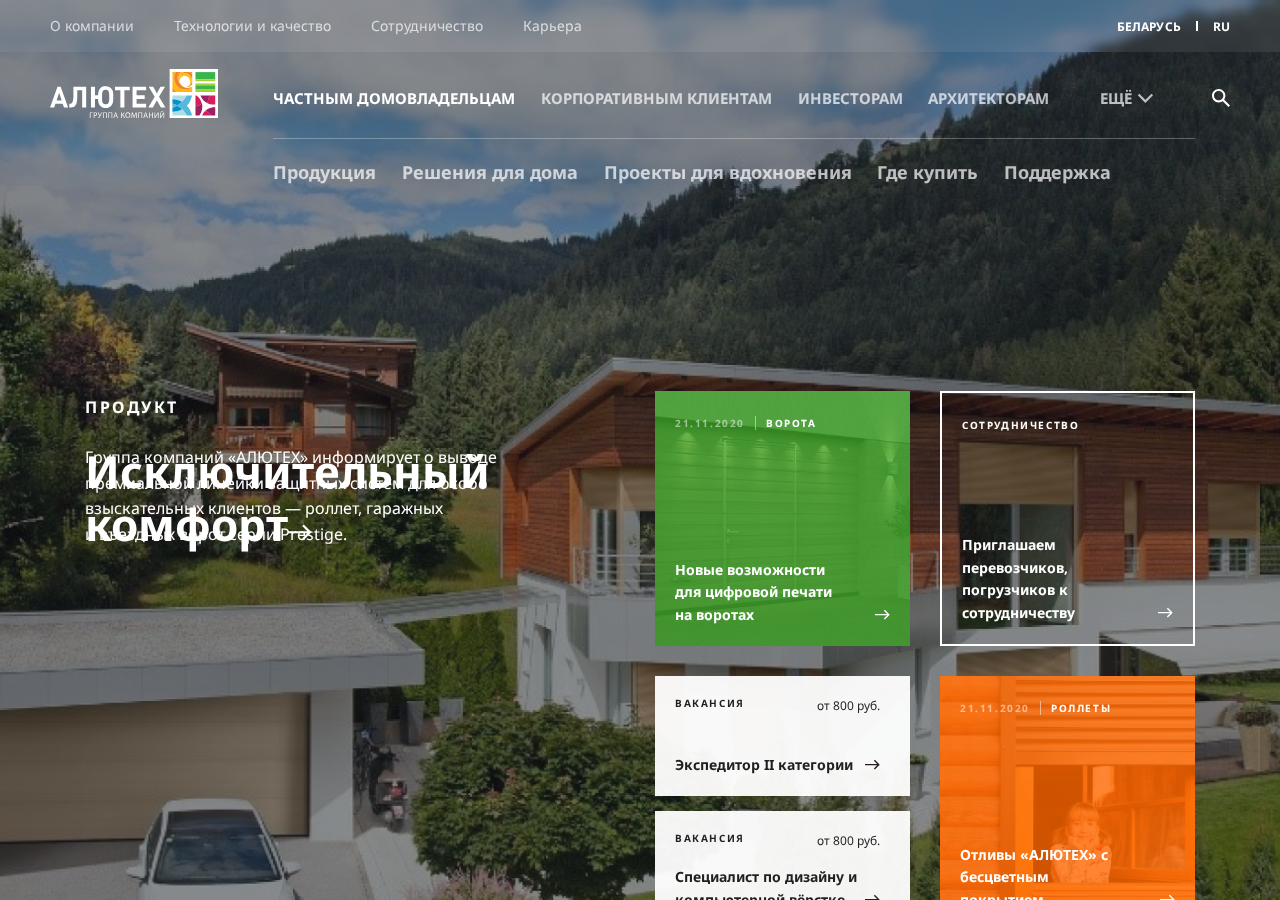
==== commit aecac418: "test" ====
--- a/index.html
+++ b/index.html
@@ -1,8 +1,18 @@
-<!DOCTYPE html><html lang="en"><head><meta charset="utf-8"><title>Алютех</title><meta name="viewport" content="width=device-width, initial-scale=1.0"><link href="./assets/css/vendors.7eda081de8bbb124d68e.css" rel="stylesheet"><link href="./assets/css/app.7eda081de8bbb124d68e.css" rel="stylesheet"></head><body class="index-page"><div class="wrapper parallax"><div class="parallax__layer parallax__layer--back"><div class="bg_image bg_1"><div class="bg_gradient"><div class="container"><div class="main__left"><p class="left__theme bold">Продукт</p><p class="left__title text_h2">Исключительный комфорт</p><p class="left__description text_p2">Группа компаний &laquo;АЛЮТЕХ&raquo; информирует о&nbsp;выводе премиальной линейки защитных систем для особо взыскательных клиентов&nbsp;&mdash; роллет, гаражных и&nbsp;въездных ворот серии Prestige.</p></div></div></div></div><div class="bg_image bg_2"><div class="bg_gradient"><div class="container"><div class="main__left"><p class="left__theme bold">ПРОЕКТ</p><p class="left__title text_h2">Жилой комплекс бизнес-класса</p><p class="left__description text_p2">Жилой комплекс &laquo;Маяковский&raquo; в&nbsp;Войковском районе Москвы представляет собой высотный проект бизнес-класса, который состоит из&nbsp;трех многоквартирных новостроек.</p></div></div></div></div><div class="bg_image bg_4"><div class="bg_gradient"><div class="container"><div class="main__left"><p class="left__theme bold">мероприятия</p><p class="left__title text_h2">Покоряя Америку</p><p class="left__description text_p2">19&ndash;20 марта в&nbsp;Нью-Йорке проходила международная строітельная выставка New York Build 2018. Группа компаний &laquo;АЛЮТЕХ&raquo; приняла участие в&nbsp;данном мероприятии совместно со&nbsp;своим партнёром&nbsp;&mdash; компанией Avrams Inc. (нью-Йорк).</p></div></div></div></div><div class="bg_image bg_5"><div class="bg_gradient"><div class="container"><div class="main__left last_block"><p class="left__theme bold">Технологии</p><p class="left__title text_h2">Бесконечные возможности для индивидуальных решений</p><p class="left__description text_p2">Новая технология&nbsp;&mdash; ультрафиолетовая печать. Выбирайте рисунок для ворот из&nbsp;дизайнерской коллекции или предлагайте свои варианты.</p></div></div></div></div></div><div class="parallax__layer parallax__layer--base" id="app"><header><div class="header__top for__pc"><ul class="top-menu__left"><li class="top-menu__left-item"><a class="top-menu__link">О компании</a></li><li class="top-menu__left-item"><a class="top-menu__link">Технологии и качество</a></li><li class="top-menu__left-item"><a class="top-menu__link">Сотрудничество</a></li><li class="top-menu__left-item"><a class="top-menu__link">Карьера</a></li></ul><div class="top-menu__right"><div class="dropdown"></div><div class="top-menu__right-item bold dropdown"><a class="dropdown-toggle" href="#" role="button" id="dropdownMenuCountry" data-bs-toggle="dropdown" aria-expanded="false">Беларусь</a><ul class="dropdown-menu dropdown-country" aria-labelledby="dropdownMenuCountry"><li><a class="selected dropdown-item" href="#">БЕЛАРУСЬ</a></li><li><a class="dropdown-item" href="#">УКРАИНА</a></li><li><a class="dropdown-item dropdown-item-not-margin" href="#">РОССИЯ</a></li></ul></div><div class="top-menu__right-gap"></div><div class="dropdown"></div><div class="top-menu__right-item bold dropdown"><a class="dropdown-toggle" href="#" role="button" id="dropdownMenuLang" data-bs-toggle="dropdown" aria-expanded="false">RU</a><ul class="dropdown-menu dropdown-lang" aria-labelledby="dropdownMenuLang"><li><a class="selected dropdown-item" href="#">RU</a></li><li><a class="dropdown-item" href="#">EN</a></li><li><a class="dropdown-item dropdown-item-not-margin" href="#">DE</a></li></ul></div></div></div><div class="header__main for__pc"><div class="header__logo"><img src="./assets/img/logo.svg"></div><div class="header__main-menu container"><div class="header__main-menu-block"><div class="header__main-line"><div class="header__main-menu-item ind-householders"><div class="dropdown"><a class="bold" href="/">ЧАСТНЫМ ДОМОВЛАДЕЛЬЦАМ</a><p class="bold instead__link">ЧАСТНЫМ ДОМОВЛАДЕЛЬЦАМ</p></div></div><div class="header__search-input"><input class="search-input" type="text"></div><ul class="header__main-menu-items"><li class="header__main-menu-item"><a class="bold">КОРПОРАТИВНЫМ КЛИЕНТАМ</a></li><li class="header__main-menu-item"><a class="bold">ИНВЕСТОРАМ</a></li><li class="header__main-menu-item"><a class="bold">АРХИТЕКТОРАМ</a></li><li class="header__main-menu-item ind-processors"><a class="bold sm-desc-hide" href="https://aluteh.github.io/aluteh/index-processors.html">ПЕРЕРАБОТЧИКАМ АПС</a><p class="bold instead__link sm-desc-hide"> ПЕРЕРАБОТЧИКАМ АПС</p></li><li class="header__main-menu-item dropdown"><a class="bold dropdown-toggle" href="#" role="button" id="dropdownMenuActivity" data-bs-toggle="dropdown" aria-expanded="false">ЕЩЁ<svg width="16" height="16" viewBox="0 0 16 16" fill="none" xmlns="http://www.w3.org/2000/svg">
+<!DOCTYPE html><html lang="en"><head><meta charset="utf-8"><title>Алютех</title><meta name="viewport" content="width=device-width, initial-scale=1.0"><link href="./assets/css/vendors.29345441d89c830d0d9c.css" rel="stylesheet"><link href="./assets/css/app.29345441d89c830d0d9c.css" rel="stylesheet"></head><body class="index-page"><div class="wrapper parallax"><div class="parallax__layer parallax__layer--back"><div class="bg_image bg_1"><div class="bg_gradient"><div class="container"><div class="main__left"><p class="left__theme bold">Продукт</p><p class="left__title text_h2">Исключительный комфорт</p><p class="left__description text_p2">Группа компаний &laquo;АЛЮТЕХ&raquo; информирует о&nbsp;выводе премиальной линейки защитных систем для особо взыскательных клиентов&nbsp;&mdash; роллет, гаражных и&nbsp;въездных ворот серии Prestige.</p></div></div></div></div><div class="bg_image bg_2"><div class="bg_gradient"><div class="container"><div class="main__left"><p class="left__theme bold">ПРОЕКТ</p><p class="left__title text_h2">Жилой комплекс бизнес-класса</p><p class="left__description text_p2">Жилой комплекс &laquo;Маяковский&raquo; в&nbsp;Войковском районе Москвы представляет собой высотный проект бизнес-класса, который состоит из&nbsp;трех многоквартирных новостроек.</p></div></div></div></div><div class="bg_image bg_4"><div class="bg_gradient"><div class="container"><div class="main__left"><p class="left__theme bold">мероприятия</p><p class="left__title text_h2">Покоряя Америку</p><p class="left__description text_p2">19&ndash;20 марта в&nbsp;Нью-Йорке проходила международная строітельная выставка New York Build 2018. Группа компаний &laquo;АЛЮТЕХ&raquo; приняла участие в&nbsp;данном мероприятии совместно со&nbsp;своим партнёром&nbsp;&mdash; компанией Avrams Inc. (нью-Йорк).</p></div></div></div></div><div class="bg_image bg_5"><div class="bg_gradient"><div class="container"><div class="main__left last_block"><p class="left__theme bold">Технологии</p><p class="left__title text_h2">Бесконечные возможности для индивидуальных решений</p><p class="left__description text_p2">Новая технология&nbsp;&mdash; ультрафиолетовая печать. Выбирайте рисунок для ворот из&nbsp;дизайнерской коллекции или предлагайте свои варианты.</p></div></div></div></div></div><div class="parallax__layer parallax__layer--base" id="app"><header><div class="header__top for__pc"><ul class="top-menu__left"><li class="top-menu__left-item"><a class="top-menu__link">О компании</a></li><li class="top-menu__left-item"><a class="top-menu__link">Технологии и качество</a></li><li class="top-menu__left-item"><a class="top-menu__link">Сотрудничество</a></li><li class="top-menu__left-item"><a class="top-menu__link">Карьера</a></li></ul><div class="top-menu__right"><div class="dropdown"></div><div class="top-menu__right-item bold dropdown"><a class="dropdown-toggle" href="#" role="button" id="dropdownMenuCountry" data-bs-toggle="dropdown" aria-expanded="false">Беларусь</a><ul class="dropdown-menu dropdown-country" aria-labelledby="dropdownMenuCountry"><li><a class="selected dropdown-item" href="#">БЕЛАРУСЬ</a></li><li><a class="dropdown-item" href="#">УКРАИНА</a></li><li><a class="dropdown-item dropdown-item-not-margin" href="#">РОССИЯ</a></li></ul></div><div class="top-menu__right-gap"></div><div class="dropdown"></div><div class="top-menu__right-item bold dropdown"><a class="dropdown-toggle" href="#" role="button" id="dropdownMenuLang" data-bs-toggle="dropdown" aria-expanded="false">RU</a><ul class="dropdown-menu dropdown-lang" aria-labelledby="dropdownMenuLang"><li><a class="selected dropdown-item" href="#">RU</a></li><li><a class="dropdown-item" href="#">EN</a></li><li><a class="dropdown-item dropdown-item-not-margin" href="#">DE</a></li></ul></div></div></div><div class="header__main for__pc"><div class="header__logo"><img src="./assets/img/logo.svg"></div><div class="header__main-menu container"><div class="header__main-menu-block"><div class="header__main-line"><div class="header__main-menu-item ind-householders"><div class="dropdown"><a class="bold" href="/">ЧАСТНЫМ ДОМОВЛАДЕЛЬЦАМ</a><p class="bold instead__link">ЧАСТНЫМ ДОМОВЛАДЕЛЬЦАМ</p></div></div><div class="header__search-input"><input class="search-input" type="text"></div><ul class="header__main-menu-items"><li class="header__main-menu-item"><a class="bold">КОРПОРАТИВНЫМ КЛИЕНТАМ</a></li><li class="header__main-menu-item"><a class="bold">ИНВЕСТОРАМ</a></li><li class="header__main-menu-item"><a class="bold">АРХИТЕКТОРАМ</a></li><li class="header__main-menu-item ind-processors"><a class="bold sm-desc-hide" href="/index-processors.html">ПЕРЕРАБОТЧИКАМ АПС</a><p class="bold instead__link sm-desc-hide"> ПЕРЕРАБОТЧИКАМ АПС</p></li><li class="header__main-menu-item dropdown"><a class="bold dropdown-toggle" href="#" role="button" id="dropdownMenuActivity" data-bs-toggle="dropdown" aria-expanded="false">ЕЩЁ<svg width="16" height="16" viewBox="0 0 16 16" fill="none" xmlns="http://www.w3.org/2000/svg">
 <path d="M8.37854 12.84L14.4757 6.7428L16 8.26709L8.37854 15.8886L0.757077 8.26709L2.28137 6.7428L8.37854 12.84Z" fill="white" fill-opacity="0.7"/>
-</svg><ul class="dropdown-menu dropdown-act" aria-labelledby="dropdownMenuActivity"><li class="header__main-menu-item ind-processors"><a class="dropdown-item sm-desc-show" href="https://aluteh.github.io/aluteh/index-processors.html">ПЕРЕРАБОТЧИКАМ АПС</a><p class="bold instead__link in-drop sm-desc-show"> ПЕРЕРАБОТЧИКАМ АПС</p></li><li class="header__main-menu-item"><a class="dropdown-item dropdown-item-not-margin" href="#">ДИЛЕРАМ РВА</a></li></ul></a></li></ul></div><div class="header__under-menu"><div class="header__under-menu-item dropdown"><a class="bold dropdown-toggle" href="#" role="button" id="dropdownMenuProducts" data-bs-toggle="dropdown" aria-expanded="false">Продукция<div class="header__products-menu dropdown-menu dropdown-products" aria-labelledby="dropdownMenuProducts"><ul class="header__products-menu-items"><li class="header__products-menu-item"><p class="header__products-menu-item-title">Секционные ворота</p></li><li class="header__products-menu-item"><a>Секционные гаражные ворота</a></li><li class="header__products-menu-item"><a>Панорамные ворота</a></li><li class="header__products-menu-item"><a>Промышленные ворота</a></li></ul><ul class="header__products-menu-items"><li class="header__products-menu-item"><p class="header__products-menu-item-title">Роллетные системы</p></li><li class="header__products-menu-item"><a>Секционные гаражные ворота</a></li><li class="header__products-menu-item"><a>Панорамные ворота</a></li><li class="header__products-menu-item"><a>Промышленные ворота</a></li></ul><ul class="header__products-menu-items"><li class="header__products-menu-item"><p class="header__products-menu-item-title">Аллюминиевые конструкции</p></li><li class="header__products-menu-item"><a>Секционные гаражные ворота</a></li><li class="header__products-menu-item"><a>Панорамные ворота</a></li><li class="header__products-menu-item"><a>Промышленные ворота</a></li></ul></div></a></div><ul class="header__under-menu-items"><li class="header__under-menu-item householders"><a class="bold">Решения для дома</a></li><li class="header__under-menu-item householders"><a class="bold">Проекты для вдохновения</a></li><li class="header__under-menu-item householders"><a class="bold">Где купить</a></li><li class="header__under-menu-item householders"><a class="bold">Поддержка</a></li><li class="header__under-menu-item processors"><a class="bold">Решения для дома и бизнеса</a></li><li class="header__under-menu-item processors"><a class="bold">Проекты для вдохновения</a></li></ul></div></div></div><div class="header__search header__search-button"><svg width="20" height="20" viewBox="0 0 20 20" fill="none" xmlns="http://www.w3.org/2000/svg">
+</svg><ul class="dropdown-menu dropdown-act" aria-labelledby="dropdownMenuActivity"><li class="header__main-menu-item ind-processors"><a class="dropdown-item sm-desc-show" href="/index-processors.html">ПЕРЕРАБОТЧИКАМ АПС</a><p class="bold instead__link in-drop sm-desc-show"> ПЕРЕРАБОТЧИКАМ АПС</p></li><li class="header__main-menu-item"><a class="dropdown-item dropdown-item-not-margin" href="#">ДИЛЕРАМ РВА</a></li></ul></a></li></ul></div><div class="header__under-menu"><div class="header__under-menu-item dropdown"><a class="bold dropdown-toggle" href="#" role="button" id="dropdownMenuProducts" data-bs-toggle="dropdown" aria-expanded="false">Продукция<div class="header__products-menu dropdown-menu dropdown-products" aria-labelledby="dropdownMenuProducts"><ul class="header__products-menu-items"><li class="header__products-menu-item"><p class="header__products-menu-item-title">Секционные ворота</p></li><li class="header__products-menu-item"><a>Секционные гаражные ворота</a></li><li class="header__products-menu-item"><a>Панорамные ворота</a></li><li class="header__products-menu-item"><a>Промышленные ворота</a></li></ul><ul class="header__products-menu-items"><li class="header__products-menu-item"><p class="header__products-menu-item-title">Роллетные системы</p></li><li class="header__products-menu-item"><a>Секционные гаражные ворота</a></li><li class="header__products-menu-item"><a>Панорамные ворота</a></li><li class="header__products-menu-item"><a>Промышленные ворота</a></li></ul><ul class="header__products-menu-items"><li class="header__products-menu-item"><p class="header__products-menu-item-title">Аллюминиевые конструкции</p></li><li class="header__products-menu-item"><a>Секционные гаражные ворота</a></li><li class="header__products-menu-item"><a>Панорамные ворота</a></li><li class="header__products-menu-item"><a>Промышленные ворота</a></li></ul></div></a></div><ul class="header__under-menu-items"><li class="header__under-menu-item householders"><a class="bold">Решения для дома</a></li><li class="header__under-menu-item householders"><a class="bold">Проекты для вдохновения</a></li><li class="header__under-menu-item householders"><a class="bold">Где купить</a></li><li class="header__under-menu-item householders"><a class="bold">Поддержка</a></li><li class="header__under-menu-item processors"><a class="bold">Решения для дома и бизнеса</a></li><li class="header__under-menu-item processors"><a class="bold">Проекты для вдохновения</a></li></ul></div></div></div><div class="header__search header__search-button"><svg width="20" height="20" viewBox="0 0 20 20" fill="none" xmlns="http://www.w3.org/2000/svg">
 <path d="M13.3848 11.6695L13.0263 12.2201L13.0703 12.2642C14.191 10.9663 14.8656 9.27959 14.8656 7.43284C14.8656 3.32762 11.538 0 7.43284 0C3.32767 0 0 3.32762 0 7.43284C0 11.5381 3.32762 14.8657 7.43284 14.8657C9.27959 14.8657 10.9663 14.191 12.2642 13.0761L11.6753 13.3905L18.2962 20L20 18.2962L13.3848 11.6695ZM7.43284 12.5786C4.59123 12.5786 2.28704 10.2744 2.28704 7.43284C2.28704 4.59123 4.59123 2.28704 7.43284 2.28704C10.2744 2.28704 12.5786 4.59123 12.5786 7.43284C12.5786 10.2744 10.2744 12.5786 7.43284 12.5786Z" fill="white"/>
-</svg></div></div><div class="header__mob container"><div class="header__mob-top"> <div class="header__mob-top-left"><div class="header__mob-logo"><img src="./assets/img/logo-mob.svg"></div><div class="header__mob-main-menu"><div class="header__mob-main-menu-item"></div></div></div><div class="header__mob-top-right"></div></div></div></header><div class="content-wrapper"><div class="main-content container"><section class="main__item"><div class="main__left"></div><div class="main__right"><div class="main-slider__mob swiper-container"><div class="main-slider swiper-wrapper"> <div class="main-slider-item bg_1 swiper-slide"><div class="main__slider-content"><div class="main__slider-title text_desc1">Продукт</div><div class="main__slider-text text_h2">Исключительный комфорт</div><div class="main__slider-desc text_p2">Группа компаний «АЛЮТЕХ» информирует о выводе премиальной линейки защитных систем для особо взыскательных клиентов — роллет, гаражных и въездных ворот серии Prestige.</div><div class="main__slider-nav"></div></div></div><div class="main-slider-item bg_2 swiper-slide"><div class="main__slider-content"><div class="main__slider-title text_desc1">ПРОЕКТ</div><div class="main__slider-text text_h2">Жилой комплекс бизнес-класса</div><div class="main__slider-desc text_p2">Жилой комплекс «Маяковский» в Войковском районе Москвы представляет собой высотный проект бизнес-класса, который состоит из трех многоквартирных новостроек. </div></div></div><div class="main-slider-item bg_3 swiper-slide"><div class="main__slider-content"><div class="main__slider-title text_desc1">мероприятия</div><div class="main__slider-text text_h2">Покоряя Америку</div><div class="main__slider-desc text_p2">19–20 марта в Нью-Йорке проходила международная строітельная выставка New York Build 2018. Группа компаний «АЛЮТЕХ» приняла участие в данном мероприятии совместно со своим партнёром — компанией Avrams Inc. (нью-Йорк).</div></div></div><div class="main-slider-item bg_4 swiper-slide"><div class="main__slider-content"><div class="main__slider-title text_desc1">Технологии</div><div class="main__slider-text text_h2">Бесконечные возможности для индивидуальных решений</div><div class="main__slider-desc text_p2">Новая технология — ультрафиолетовая печать. Выбирайте рисунок для ворот из дизайнерской коллекции или предлагайте свои варианты.</div></div></div><div class="main-slider-item bg_5 swiper-slide"><div class="main__slider-content"><div class="main__slider-title text_desc1">Производство</div><div class="main__slider-text text_h2">Лидер в СНГ</div><div class="main__slider-desc text_p2">&laquo;АлюминТехно&raquo;&nbsp;&mdash; один из&nbsp;крупнейших заводов СНГ по&nbsp;производству, порошковой окраске и&nbsp;анодированию алюминиевых профилей.</div></div></div></div><div class="swiper-pagination"></div><div class="main__slider-nav"><div class="main__slider-prev"> <svg width="24" height="17" viewBox="0 0 24 17" fill="none" xmlns="http://www.w3.org/2000/svg">
+</svg></div></div><div class="header__mob container"><div class="header__mob-top"> <div class="header__mob-top-left"><div class="header__mob-logo"><img src="./assets/img/logo-mob.svg"></div><div class="header__mob-main-menu"><div class="header__mob-main-menu-item dropdown"><a class="bold dropdown-toggle" href="#" role="button" id="dropdownMenuMob" data-bs-toggle="dropdown" aria-expanded="false">ЧАСТНЫМ<br>ДОМОВЛАДЕЛЬЦАМ</a><svg width="15" height="15" viewBox="0 0 15 15" fill="none" xmlns="http://www.w3.org/2000/svg">
+<path d="M7.39131 11.7627L12.8467 6.3073L14.2105 7.67114L7.39131 14.4903L0.572104 7.67115L1.93594 6.30731L7.39131 11.7627Z" fill="#A8A9AD"/>
+</svg><ul class="header__products-menu-items dropdown-menu dropdown-mob-menu" aria-labelledby="dropdownMenuMob"><li><a class="dropdown-item" href="#">корпоративным клиентам</a></li><li><a class="dropdown-item" href="#">Инвесторам</a></li><li><a class="dropdown-item" href="#">Архитекторам</a></li><li><a class="dropdown-item" href="#">переработчикам АПС</a></li><li><a class="dropdown-item dropdown-item-not-margin" href="#">ДИЛЕРАМ РВА</a></li></ul></div></div></div><div class="header__mob-top-right"><div class="header__mob-search"><svg width="20" height="20" viewBox="0 0 20 20" fill="none" xmlns="http://www.w3.org/2000/svg">
+<path d="M13.3848 11.6695L13.0263 12.2201L13.0703 12.2642C14.191 10.9663 14.8656 9.27959 14.8656 7.43284C14.8656 3.32762 11.538 0 7.43284 0C3.32767 0 0 3.32762 0 7.43284C0 11.5381 3.32762 14.8657 7.43284 14.8657C9.27959 14.8657 10.9663 14.191 12.2642 13.0761L11.6753 13.3905L18.2962 20L20 18.2962L13.3848 11.6695ZM7.43284 12.5786C4.59123 12.5786 2.28704 10.2744 2.28704 7.43284C2.28704 4.59123 4.59123 2.28704 7.43284 2.28704C10.2744 2.28704 12.5786 4.59123 12.5786 7.43284C12.5786 10.2744 10.2744 12.5786 7.43284 12.5786Z" fill="#231F20"/>
+</svg></div><div class="header__mob-menu dropdown"><div class="header__mob-menu-ico dropdown-toggle" href="#" role="button" id="dropdownMenuAllMob"> <svg width="20" height="18" viewBox="0 0 20 18" fill="none" xmlns="http://www.w3.org/2000/svg">
+<rect width="20" height="2.57143" fill="#231F20"/>
+<rect y="7.71436" width="20" height="2.57143" fill="#231F20"/>
+<rect y="15.4285" width="20" height="2.57143" fill="#231F20"/>
+</svg></div><div class="dropdown-mob-all-menu dropdown-menu" aria-labelledby="dropdownMenuAllMob"><div class="container"><div class="dropdown__top"> <ul class="dropdown__top-left"><li class="header__products-menu-item"><a>О группе компаний</a></li><li class="header__products-menu-item"><a>Технологии и качество</a></li><li class="header__products-menu-item"><a>Сотрудничество</a></li><li class="header__products-menu-item"><a>Карьера</a></li></ul><div class="top-menu__right"><div class="dropdown"></div><div class="top-menu__right-item bold dropdown"><a class="dropdown-toggle" href="#" role="button" id="dropdownMenuCountry" data-bs-toggle="dropdown" aria-expanded="false">Беларусь</a><ul class="dropdown-menu dropdown-country" aria-labelledby="dropdownMenuCountry"><li><a class="selected dropdown-item" href="#">БЕЛАРУСЬ</a></li><li><a class="dropdown-item" href="#">УКРАИНА</a></li><li><a class="dropdown-item dropdown-item-not-margin" href="#">РОССИЯ</a></li></ul></div><div class="top-menu__right-gap"></div><div class="dropdown"></div><div class="top-menu__right-item bold dropdown"><a class="dropdown-toggle" href="#" role="button" id="dropdownMenuLang" data-bs-toggle="dropdown" aria-expanded="false">RU</a><ul class="dropdown-menu dropdown-lang" aria-labelledby="dropdownMenuLang"><li><a class="selected dropdown-item" href="#">RU</a></li><li><a class="dropdown-item" href="#">EN</a></li><li><a class="dropdown-item dropdown-item-not-margin" href="#">DE</a></li></ul></div></div></div><div class="dropdown__bottom"><div class="dropdown__bottom-left"><div class="list-group list-product-mobile" id="list-tab" role="tablist">
+<a class="dropdown__bottom-left-item list-group-item list-group-item-action active" id="list-home-list" data-toggle="list" href="#list-instruction" role="tab">Продукция</a>
+</div><a class="dropdown__bottom-left-item" href="#">Решения для дома </a><a class="dropdown__bottom-left-item" href="#">Проекты для вдохновения</a><a class="dropdown__bottom-left-item" href="#">Поддержка</a><a class="dropdown__bottom-left-item" href="#">Где купить</a></div><div class="dropdown__bottom-right"><div class="tab-content" id="nav-tabContent"><div class="tab-pane fade show active" id="list-instruction" role="tabpanel"><div class="dropdown__links"><a class="dropdown__link-header" data-bs-toggle="collapse" href="#multiCollapseExample1">Секционные ворота</a><div class="collapse multi-collapse" id="multiCollapseExample1"><div class="collapse-list"><a class="dropdown__bottom-left-item" href="#">Проекты для вдохновения</a><a class="dropdown__bottom-left-item" href="#">Поддержка</a><a class="dropdown__bottom-left-item" href="#">Где купить</a></div></div><a class="dropdown__link-header" data-bs-toggle="collapse" href="#multiCollapseExample2">Секционные ворота</a><div class="collapse multi-collapse" id="multiCollapseExample2"><div class="collapse-list"><a class="dropdown__bottom-left-item" href="#">Проекты для вдохновения</a><a class="dropdown__bottom-left-item" href="#">Поддержка</a><a class="dropdown__bottom-left-item" href="#">Где купить</a></div></div></div></div></div></div></div></div></div></div></div></div></div></header><div class="content-wrapper"><div class="main-content container"><section class="main__item"><div class="main__left"></div><div class="main__right"><div class="main-slider__mob swiper-container"><div class="main-slider swiper-wrapper"> <div class="main-slider-item bg_1 swiper-slide"><div class="main__slider-content"><div class="main__slider-title text_desc1">Продукт</div><div class="main__slider-text text_h2">Исключительный комфорт</div><div class="main__slider-desc text_p2">Группа компаний «АЛЮТЕХ» информирует о выводе премиальной линейки защитных систем для особо взыскательных клиентов — роллет, гаражных и въездных ворот серии Prestige.</div><div class="main__slider-nav"></div></div></div><div class="main-slider-item bg_2 swiper-slide"><div class="main__slider-content"><div class="main__slider-title text_desc1">ПРОЕКТ</div><div class="main__slider-text text_h2">Жилой комплекс бизнес-класса</div><div class="main__slider-desc text_p2">Жилой комплекс «Маяковский» в Войковском районе Москвы представляет собой высотный проект бизнес-класса, который состоит из трех многоквартирных новостроек. </div></div></div><div class="main-slider-item bg_3 swiper-slide"><div class="main__slider-content"><div class="main__slider-title text_desc1">мероприятия</div><div class="main__slider-text text_h2">Покоряя Америку</div><div class="main__slider-desc text_p2">19–20 марта в Нью-Йорке проходила международная строітельная выставка New York Build 2018. Группа компаний «АЛЮТЕХ» приняла участие в данном мероприятии совместно со своим партнёром — компанией Avrams Inc. (нью-Йорк).</div></div></div><div class="main-slider-item bg_4 swiper-slide"><div class="main__slider-content"><div class="main__slider-title text_desc1">Технологии</div><div class="main__slider-text text_h2">Бесконечные возможности для индивидуальных решений</div><div class="main__slider-desc text_p2">Новая технология — ультрафиолетовая печать. Выбирайте рисунок для ворот из дизайнерской коллекции или предлагайте свои варианты.</div></div></div><div class="main-slider-item bg_5 swiper-slide"><div class="main__slider-content"><div class="main__slider-title text_desc1">Производство</div><div class="main__slider-text text_h2">Лидер в СНГ</div><div class="main__slider-desc text_p2">&laquo;АлюминТехно&raquo;&nbsp;&mdash; один из&nbsp;крупнейших заводов СНГ по&nbsp;производству, порошковой окраске и&nbsp;анодированию алюминиевых профилей.</div></div></div></div><div class="swiper-pagination"></div><div class="main__slider-nav"><div class="main__slider-prev"> <svg width="24" height="17" viewBox="0 0 24 17" fill="none" xmlns="http://www.w3.org/2000/svg">
 <path d="M23.865 7.68052L23.865 9.86423L4.2116 9.86423L9.35893 15.0116L7.79913 16.5713L0.000157662 8.77238L7.79913 0.973407L9.35892 2.5332L4.2116 7.68052L23.865 7.68052Z" fill="white"/>
 </svg></div><div class="main__slider-next"><svg width="24" height="17" viewBox="0 0 24 17" fill="none" xmlns="http://www.w3.org/2000/svg">
 <path d="M-0.320089 7.1356L-0.32009 9.31931L19.3333 9.31931L14.186 14.4666L15.7458 16.0264L23.5448 8.22746L15.7458 0.428485L14.186 1.98828L19.3333 7.1356L-0.320089 7.1356Z" fill="white"/>
@@ -70,4 +80,4 @@
 <path d="M-0.333588 7.59971L-0.333589 9.87441L20.1387 9.87442L14.7769 15.2362L16.4017 16.861L24.5256 8.73707L16.4017 0.613137L14.7769 2.23792L20.1387 7.59972L-0.333588 7.59971Z" fill="white"/>
 </svg></div></div></div></div></div></a></div></section></div></div><footer><div class="container"><div class="footer__top"><div class="footer__collapse-block footer__row dropdown"><a class="footer__collapse dropdown-toggle selected" href="#" role="button" id="dropdownMenuFooter" data-bs-toggle="dropdown" aria-expanded="false"><p class="collapse-title">ЧАСТНЫМ<br>ДОМОВЛАДЕЛЬЦАМ</p><svg width="18" height="11" viewBox="0 0 18 11" fill="none" xmlns="http://www.w3.org/2000/svg">
 <path d="M8.85972 7.13061L15.9196 0.0707236L17.6846 1.83569L8.85972 10.6605L0.0348704 1.8357L1.79984 0.070729L8.85972 7.13061Z" fill="white"/>
-</svg><ul class="dropdown-menu dropdown-act" aria-labelledby="dropdownMenuFooter"><li><a class="selected dropdown-item" href="#">ЧАСТНЫМ ДОМОВЛАДЕЛЬЦАМ</a></li><li><a class="dropdown-item" href="#">корпоративным клиентам</a></li><li><a class="dropdown-item" href="#">Инвесторам</a></li><li><a class="dropdown-item" href="#">Архитекторам</a></li><li><a class="dropdown-item" href="#">переработчикам АПС</a></li><li><a class="dropdown-item dropdown-item-not-margin" href="#">ДИЛЕРАМ РВА</a></li></ul></a></div><ul class="footer__top-menu"><li class="footer__row"><a>Продукция</a></li><li class="footer__row"><a>Реализованные проекты</a></li><li class="footer__row-no-gap"><a>Поддержка</a></li><li class="footer__row"><a>Решения для дома</a></li><li class="footer__row"><a>Где купить</a></li></ul></div><div class="footer__middle"><div class="footer__middle-menu first-row"><p class="footer__row"><a class="font_f22">О группе компаний</a></p><p class="footer__row"><a class="font_f22">Технологии и качество</a></p><p class="footer__row"><a class="font_f22">Сотрудничество</a></p><p class="footer__row"><a class="font_f22">Карьера</a></p></div><div class="footer__middle-menu second-row"><ul class="footer__social-items footer__row"><li><a> <img src="./assets/img/footer_insta.svg"></a></li><li><a><img src="./assets/img/footer_facebook.svg"></a></li><li><a><img src="./assets/img/footer_youtube.svg"></a></li><li><a><img src="./assets/img/footer_vk.svg"></a></li></ul></div><div class="footer__politics-block footer__row"><p class="footer__row-no-gap"><a class="font_f22">Политика обработки персональных данных</a></p><p class="footer__row-no-gap"><a class="font_f22">Политика использования товарных знаков</a></p></div></div><div class="footer__bottom"><p class="footer__rights-block">© 2006–2020 ALUTECH. Все права защищены</p></div></div></footer></div></div><script type="text/javascript" src="./assets/js/vendors.7eda081de8bbb124d68e.js"></script><script type="text/javascript" src="./assets/js/app.7eda081de8bbb124d68e.js"></script></body></html>+</svg><ul class="dropdown-menu dropdown-act" aria-labelledby="dropdownMenuFooter"><li><a class="selected dropdown-item" href="#">ЧАСТНЫМ ДОМОВЛАДЕЛЬЦАМ</a></li><li><a class="dropdown-item" href="#">корпоративным клиентам</a></li><li><a class="dropdown-item" href="#">Инвесторам</a></li><li><a class="dropdown-item" href="#">Архитекторам</a></li><li><a class="dropdown-item" href="#">переработчикам АПС</a></li><li><a class="dropdown-item dropdown-item-not-margin" href="#">ДИЛЕРАМ РВА</a></li></ul></a></div><div class="footer__middle"><div class="footer__middle-menu first-row"><p class="footer__row"><a class="font_f22">О группе компаний</a></p><p class="footer__row"><a class="font_f22">Технологии и качество</a></p><p class="footer__row"><a class="font_f22">Сотрудничество</a></p><p class="footer__row"><a class="font_f22">Карьера</a></p></div></div><div class="footer__rigth-menu second-row"><div class="footer__politics-block footer__row"><p class="footer__row-no-gap"><a class="font_f22">Политика обработки персональных данных</a></p><p class="footer__row-no-gap"><a class="font_f22">Политика использования товарных знаков</a></p></div><ul class="footer__social-items footer__row"><li><a> <img src="./assets/img/footer_insta.svg"></a></li><li><a><img src="./assets/img/footer_facebook.svg"></a></li><li><a><img src="./assets/img/footer_youtube.svg"></a></li><li><a><img src="./assets/img/footer_vk.svg"></a></li></ul></div></div><div class="footer__bottom"><p class="footer__rights-block">© 2006–2020 ALUTECH. Все права защищены</p></div></div></footer></div></div><script type="text/javascript" src="./assets/js/vendors.29345441d89c830d0d9c.js"></script><script type="text/javascript" src="./assets/js/app.29345441d89c830d0d9c.js"></script></body></html>--- a/assets/css/vendors.29345441d89c830d0d9c.css
+++ b/assets/css/vendors.29345441d89c830d0d9c.css
@@ -0,0 +1,533 @@
+/**
+ * Swiper 6.4.5
+ * Most modern mobile touch slider and framework with hardware accelerated transitions
+ * https://swiperjs.com
+ *
+ * Copyright 2014-2020 Vladimir Kharlampidi
+ *
+ * Released under the MIT License
+ *
+ * Released on: December 18, 2020
+ */
+
+@font-face {
+  font-family: 'swiper-icons';
+  src: url('data:application/font-woff;charset=utf-8;base64, [base64]//wADZ2x5ZgAAAywAAADMAAAD2MHtryVoZWFkAAABbAAAADAAAAA2E2+eoWhoZWEAAAGcAAAAHwAAACQC9gDzaG10eAAAAigAAAAZAAAArgJkABFsb2NhAAAC0AAAAFoAAABaFQAUGG1heHAAAAG8AAAAHwAAACAAcABAbmFtZQAAA/gAAAE5AAACXvFdBwlwb3N0AAAFNAAAAGIAAACE5s74hXjaY2BkYGAAYpf5Hu/j+W2+MnAzMYDAzaX6QjD6/4//Bxj5GA8AuRwMYGkAPywL13jaY2BkYGA88P8Agx4j+/8fQDYfA1AEBWgDAIB2BOoAeNpjYGRgYNBh4GdgYgABEMnIABJzYNADCQAACWgAsQB42mNgYfzCOIGBlYGB0YcxjYGBwR1Kf2WQZGhhYGBiYGVmgAFGBiQQkOaawtDAoMBQxXjg/wEGPcYDDA4wNUA2CCgwsAAAO4EL6gAAeNpj2M0gyAACqxgGNWBkZ2D4/wMA+xkDdgAAAHjaY2BgYGaAYBkGRgYQiAHyGMF8FgYHIM3DwMHABGQrMOgyWDLEM1T9/w8UBfEMgLzE////P/5//f/V/xv+r4eaAAeMbAxwIUYmIMHEgKYAYjUcsDAwsLKxc3BycfPw8jEQA/[base64]/uznmfPFBNODM2K7MTQ45YEAZqGP81AmGGcF3iPqOop0r1SPTaTbVkfUe4HXj97wYE+yNwWYxwWu4v1ugWHgo3S1XdZEVqWM7ET0cfnLGxWfkgR42o2PvWrDMBSFj/IHLaF0zKjRgdiVMwScNRAoWUoH78Y2icB/yIY09An6AH2Bdu/UB+yxopYshQiEvnvu0dURgDt8QeC8PDw7Fpji3fEA4z/PEJ6YOB5hKh4dj3EvXhxPqH/SKUY3rJ7srZ4FZnh1PMAtPhwP6fl2PMJMPDgeQ4rY8YT6Gzao0eAEA409DuggmTnFnOcSCiEiLMgxCiTI6Cq5DZUd3Qmp10vO0LaLTd2cjN4fOumlc7lUYbSQcZFkutRG7g6JKZKy0RmdLY680CDnEJ+UMkpFFe1RN7nxdVpXrC4aTtnaurOnYercZg2YVmLN/d/gczfEimrE/fs/bOuq29Zmn8tloORaXgZgGa78yO9/cnXm2BpaGvq25Dv9S4E9+5SIc9PqupJKhYFSSl47+Qcr1mYNAAAAeNptw0cKwkAAAMDZJA8Q7OUJvkLsPfZ6zFVERPy8qHh2YER+3i/BP83vIBLLySsoKimrqKqpa2hp6+jq6RsYGhmbmJqZSy0sraxtbO3sHRydnEMU4uR6yx7JJXveP7WrDycAAAAAAAH//wACeNpjYGRgYOABYhkgZgJCZgZNBkYGLQZtIJsFLMYAAAw3ALgAeNolizEKgDAQBCchRbC2sFER0YD6qVQiBCv/H9ezGI6Z5XBAw8CBK/m5iQQVauVbXLnOrMZv2oLdKFa8Pjuru2hJzGabmOSLzNMzvutpB3N42mNgZGBg4GKQYzBhYMxJLMlj4GBgAYow/P/PAJJhLM6sSoWKfWCAAwDAjgbRAAB42mNgYGBkAIIbCZo5IPrmUn0hGA0AO8EFTQAA') format('woff');
+  font-weight: 400;
+  font-style: normal;
+}
+:root {
+  --swiper-theme-color: #007aff;
+}
+.swiper-container {
+  margin-left: auto;
+  margin-right: auto;
+  position: relative;
+  overflow: hidden;
+  list-style: none;
+  padding: 0;
+  /* Fix of Webkit flickering */
+  z-index: 1;
+}
+.swiper-container-vertical > .swiper-wrapper {
+  flex-direction: column;
+}
+.swiper-wrapper {
+  position: relative;
+  width: 100%;
+  height: 100%;
+  z-index: 1;
+  display: flex;
+  transition-property: transform;
+  box-sizing: content-box;
+}
+.swiper-container-android .swiper-slide,
+.swiper-wrapper {
+  transform: translate3d(0px, 0, 0);
+}
+.swiper-container-multirow > .swiper-wrapper {
+  flex-wrap: wrap;
+}
+.swiper-container-multirow-column > .swiper-wrapper {
+  flex-wrap: wrap;
+  flex-direction: column;
+}
+.swiper-container-free-mode > .swiper-wrapper {
+  transition-timing-function: ease-out;
+  margin: 0 auto;
+}
+.swiper-slide {
+  flex-shrink: 0;
+  width: 100%;
+  height: 100%;
+  position: relative;
+  transition-property: transform;
+}
+.swiper-slide-invisible-blank {
+  visibility: hidden;
+}
+/* Auto Height */
+.swiper-container-autoheight,
+.swiper-container-autoheight .swiper-slide {
+  height: auto;
+}
+.swiper-container-autoheight .swiper-wrapper {
+  align-items: flex-start;
+  transition-property: transform, height;
+}
+/* 3D Effects */
+.swiper-container-3d {
+  perspective: 1200px;
+}
+.swiper-container-3d .swiper-wrapper,
+.swiper-container-3d .swiper-slide,
+.swiper-container-3d .swiper-slide-shadow-left,
+.swiper-container-3d .swiper-slide-shadow-right,
+.swiper-container-3d .swiper-slide-shadow-top,
+.swiper-container-3d .swiper-slide-shadow-bottom,
+.swiper-container-3d .swiper-cube-shadow {
+  transform-style: preserve-3d;
+}
+.swiper-container-3d .swiper-slide-shadow-left,
+.swiper-container-3d .swiper-slide-shadow-right,
+.swiper-container-3d .swiper-slide-shadow-top,
+.swiper-container-3d .swiper-slide-shadow-bottom {
+  position: absolute;
+  left: 0;
+  top: 0;
+  width: 100%;
+  height: 100%;
+  pointer-events: none;
+  z-index: 10;
+}
+.swiper-container-3d .swiper-slide-shadow-left {
+  background-image: linear-gradient(to left, rgba(0, 0, 0, 0.5), rgba(0, 0, 0, 0));
+}
+.swiper-container-3d .swiper-slide-shadow-right {
+  background-image: linear-gradient(to right, rgba(0, 0, 0, 0.5), rgba(0, 0, 0, 0));
+}
+.swiper-container-3d .swiper-slide-shadow-top {
+  background-image: linear-gradient(to top, rgba(0, 0, 0, 0.5), rgba(0, 0, 0, 0));
+}
+.swiper-container-3d .swiper-slide-shadow-bottom {
+  background-image: linear-gradient(to bottom, rgba(0, 0, 0, 0.5), rgba(0, 0, 0, 0));
+}
+/* CSS Mode */
+.swiper-container-css-mode > .swiper-wrapper {
+  overflow: auto;
+  scrollbar-width: none;
+  /* For Firefox */
+  -ms-overflow-style: none;
+  /* For Internet Explorer and Edge */
+}
+.swiper-container-css-mode > .swiper-wrapper::-webkit-scrollbar {
+  display: none;
+}
+.swiper-container-css-mode > .swiper-wrapper > .swiper-slide {
+  scroll-snap-align: start start;
+}
+.swiper-container-horizontal.swiper-container-css-mode > .swiper-wrapper {
+  scroll-snap-type: x mandatory;
+}
+.swiper-container-vertical.swiper-container-css-mode > .swiper-wrapper {
+  scroll-snap-type: y mandatory;
+}
+:root {
+  --swiper-navigation-size: 44px;
+  /*
+  --swiper-navigation-color: var(--swiper-theme-color);
+  */
+}
+.swiper-button-prev,
+.swiper-button-next {
+  position: absolute;
+  top: 50%;
+  width: calc(var(--swiper-navigation-size) / 44 * 27);
+  height: var(--swiper-navigation-size);
+  margin-top: calc(-1 * var(--swiper-navigation-size) / 2);
+  z-index: 10;
+  cursor: pointer;
+  display: flex;
+  align-items: center;
+  justify-content: center;
+  color: var(--swiper-navigation-color, var(--swiper-theme-color));
+}
+.swiper-button-prev.swiper-button-disabled,
+.swiper-button-next.swiper-button-disabled {
+  opacity: 0.35;
+  cursor: auto;
+  pointer-events: none;
+}
+.swiper-button-prev:after,
+.swiper-button-next:after {
+  font-family: swiper-icons;
+  font-size: var(--swiper-navigation-size);
+  text-transform: none !important;
+  letter-spacing: 0;
+  text-transform: none;
+  font-variant: initial;
+  line-height: 1;
+}
+.swiper-button-prev,
+.swiper-container-rtl .swiper-button-next {
+  left: 10px;
+  right: auto;
+}
+.swiper-button-prev:after,
+.swiper-container-rtl .swiper-button-next:after {
+  content: 'prev';
+}
+.swiper-button-next,
+.swiper-container-rtl .swiper-button-prev {
+  right: 10px;
+  left: auto;
+}
+.swiper-button-next:after,
+.swiper-container-rtl .swiper-button-prev:after {
+  content: 'next';
+}
+.swiper-button-prev.swiper-button-white,
+.swiper-button-next.swiper-button-white {
+  --swiper-navigation-color: #ffffff;
+}
+.swiper-button-prev.swiper-button-black,
+.swiper-button-next.swiper-button-black {
+  --swiper-navigation-color: #000000;
+}
+.swiper-button-lock {
+  display: none;
+}
+:root {
+  /*
+  --swiper-pagination-color: var(--swiper-theme-color);
+  */
+}
+.swiper-pagination {
+  position: absolute;
+  text-align: center;
+  transition: 300ms opacity;
+  transform: translate3d(0, 0, 0);
+  z-index: 10;
+}
+.swiper-pagination.swiper-pagination-hidden {
+  opacity: 0;
+}
+/* Common Styles */
+.swiper-pagination-fraction,
+.swiper-pagination-custom,
+.swiper-container-horizontal > .swiper-pagination-bullets {
+  bottom: 10px;
+  left: 0;
+  width: 100%;
+}
+/* Bullets */
+.swiper-pagination-bullets-dynamic {
+  overflow: hidden;
+  font-size: 0;
+}
+.swiper-pagination-bullets-dynamic .swiper-pagination-bullet {
+  transform: scale(0.33);
+  position: relative;
+}
+.swiper-pagination-bullets-dynamic .swiper-pagination-bullet-active {
+  transform: scale(1);
+}
+.swiper-pagination-bullets-dynamic .swiper-pagination-bullet-active-main {
+  transform: scale(1);
+}
+.swiper-pagination-bullets-dynamic .swiper-pagination-bullet-active-prev {
+  transform: scale(0.66);
+}
+.swiper-pagination-bullets-dynamic .swiper-pagination-bullet-active-prev-prev {
+  transform: scale(0.33);
+}
+.swiper-pagination-bullets-dynamic .swiper-pagination-bullet-active-next {
+  transform: scale(0.66);
+}
+.swiper-pagination-bullets-dynamic .swiper-pagination-bullet-active-next-next {
+  transform: scale(0.33);
+}
+.swiper-pagination-bullet {
+  width: 8px;
+  height: 8px;
+  display: inline-block;
+  border-radius: 100%;
+  background: #000;
+  opacity: 0.2;
+}
+button.swiper-pagination-bullet {
+  border: none;
+  margin: 0;
+  padding: 0;
+  box-shadow: none;
+  -webkit-appearance: none;
+     -moz-appearance: none;
+          appearance: none;
+}
+.swiper-pagination-clickable .swiper-pagination-bullet {
+  cursor: pointer;
+}
+.swiper-pagination-bullet-active {
+  opacity: 1;
+  background: var(--swiper-pagination-color, var(--swiper-theme-color));
+}
+.swiper-container-vertical > .swiper-pagination-bullets {
+  right: 10px;
+  top: 50%;
+  transform: translate3d(0px, -50%, 0);
+}
+.swiper-container-vertical > .swiper-pagination-bullets .swiper-pagination-bullet {
+  margin: 6px 0;
+  display: block;
+}
+.swiper-container-vertical > .swiper-pagination-bullets.swiper-pagination-bullets-dynamic {
+  top: 50%;
+  transform: translateY(-50%);
+  width: 8px;
+}
+.swiper-container-vertical > .swiper-pagination-bullets.swiper-pagination-bullets-dynamic .swiper-pagination-bullet {
+  display: inline-block;
+  transition: 200ms transform, 200ms top;
+}
+.swiper-container-horizontal > .swiper-pagination-bullets .swiper-pagination-bullet {
+  margin: 0 4px;
+}
+.swiper-container-horizontal > .swiper-pagination-bullets.swiper-pagination-bullets-dynamic {
+  left: 50%;
+  transform: translateX(-50%);
+  white-space: nowrap;
+}
+.swiper-container-horizontal > .swiper-pagination-bullets.swiper-pagination-bullets-dynamic .swiper-pagination-bullet {
+  transition: 200ms transform, 200ms left;
+}
+.swiper-container-horizontal.swiper-container-rtl > .swiper-pagination-bullets-dynamic .swiper-pagination-bullet {
+  transition: 200ms transform, 200ms right;
+}
+/* Progress */
+.swiper-pagination-progressbar {
+  background: rgba(0, 0, 0, 0.25);
+  position: absolute;
+}
+.swiper-pagination-progressbar .swiper-pagination-progressbar-fill {
+  background: var(--swiper-pagination-color, var(--swiper-theme-color));
+  position: absolute;
+  left: 0;
+  top: 0;
+  width: 100%;
+  height: 100%;
+  transform: scale(0);
+  transform-origin: left top;
+}
+.swiper-container-rtl .swiper-pagination-progressbar .swiper-pagination-progressbar-fill {
+  transform-origin: right top;
+}
+.swiper-container-horizontal > .swiper-pagination-progressbar,
+.swiper-container-vertical > .swiper-pagination-progressbar.swiper-pagination-progressbar-opposite {
+  width: 100%;
+  height: 4px;
+  left: 0;
+  top: 0;
+}
+.swiper-container-vertical > .swiper-pagination-progressbar,
+.swiper-container-horizontal > .swiper-pagination-progressbar.swiper-pagination-progressbar-opposite {
+  width: 4px;
+  height: 100%;
+  left: 0;
+  top: 0;
+}
+.swiper-pagination-white {
+  --swiper-pagination-color: #ffffff;
+}
+.swiper-pagination-black {
+  --swiper-pagination-color: #000000;
+}
+.swiper-pagination-lock {
+  display: none;
+}
+/* Scrollbar */
+.swiper-scrollbar {
+  border-radius: 10px;
+  position: relative;
+  -ms-touch-action: none;
+  background: rgba(0, 0, 0, 0.1);
+}
+.swiper-container-horizontal > .swiper-scrollbar {
+  position: absolute;
+  left: 1%;
+  bottom: 3px;
+  z-index: 50;
+  height: 5px;
+  width: 98%;
+}
+.swiper-container-vertical > .swiper-scrollbar {
+  position: absolute;
+  right: 3px;
+  top: 1%;
+  z-index: 50;
+  width: 5px;
+  height: 98%;
+}
+.swiper-scrollbar-drag {
+  height: 100%;
+  width: 100%;
+  position: relative;
+  background: rgba(0, 0, 0, 0.5);
+  border-radius: 10px;
+  left: 0;
+  top: 0;
+}
+.swiper-scrollbar-cursor-drag {
+  cursor: move;
+}
+.swiper-scrollbar-lock {
+  display: none;
+}
+.swiper-zoom-container {
+  width: 100%;
+  height: 100%;
+  display: flex;
+  justify-content: center;
+  align-items: center;
+  text-align: center;
+}
+.swiper-zoom-container > img,
+.swiper-zoom-container > svg,
+.swiper-zoom-container > canvas {
+  max-width: 100%;
+  max-height: 100%;
+  object-fit: contain;
+}
+.swiper-slide-zoomed {
+  cursor: move;
+}
+/* Preloader */
+:root {
+  /*
+  --swiper-preloader-color: var(--swiper-theme-color);
+  */
+}
+.swiper-lazy-preloader {
+  width: 42px;
+  height: 42px;
+  position: absolute;
+  left: 50%;
+  top: 50%;
+  margin-left: -21px;
+  margin-top: -21px;
+  z-index: 10;
+  transform-origin: 50%;
+  animation: swiper-preloader-spin 1s infinite linear;
+  box-sizing: border-box;
+  border: 4px solid var(--swiper-preloader-color, var(--swiper-theme-color));
+  border-radius: 50%;
+  border-top-color: transparent;
+}
+.swiper-lazy-preloader-white {
+  --swiper-preloader-color: #fff;
+}
+.swiper-lazy-preloader-black {
+  --swiper-preloader-color: #000;
+}
+@keyframes swiper-preloader-spin {
+  100% {
+    transform: rotate(360deg);
+  }
+}
+/* a11y */
+.swiper-container .swiper-notification {
+  position: absolute;
+  left: 0;
+  top: 0;
+  pointer-events: none;
+  opacity: 0;
+  z-index: -1000;
+}
+.swiper-container-fade.swiper-container-free-mode .swiper-slide {
+  transition-timing-function: ease-out;
+}
+.swiper-container-fade .swiper-slide {
+  pointer-events: none;
+  transition-property: opacity;
+}
+.swiper-container-fade .swiper-slide .swiper-slide {
+  pointer-events: none;
+}
+.swiper-container-fade .swiper-slide-active,
+.swiper-container-fade .swiper-slide-active .swiper-slide-active {
+  pointer-events: auto;
+}
+.swiper-container-cube {
+  overflow: visible;
+}
+.swiper-container-cube .swiper-slide {
+  pointer-events: none;
+  -webkit-backface-visibility: hidden;
+          backface-visibility: hidden;
+  z-index: 1;
+  visibility: hidden;
+  transform-origin: 0 0;
+  width: 100%;
+  height: 100%;
+}
+.swiper-container-cube .swiper-slide .swiper-slide {
+  pointer-events: none;
+}
+.swiper-container-cube.swiper-container-rtl .swiper-slide {
+  transform-origin: 100% 0;
+}
+.swiper-container-cube .swiper-slide-active,
+.swiper-container-cube .swiper-slide-active .swiper-slide-active {
+  pointer-events: auto;
+}
+.swiper-container-cube .swiper-slide-active,
+.swiper-container-cube .swiper-slide-next,
+.swiper-container-cube .swiper-slide-prev,
+.swiper-container-cube .swiper-slide-next + .swiper-slide {
+  pointer-events: auto;
+  visibility: visible;
+}
+.swiper-container-cube .swiper-slide-shadow-top,
+.swiper-container-cube .swiper-slide-shadow-bottom,
+.swiper-container-cube .swiper-slide-shadow-left,
+.swiper-container-cube .swiper-slide-shadow-right {
+  z-index: 0;
+  -webkit-backface-visibility: hidden;
+          backface-visibility: hidden;
+}
+.swiper-container-cube .swiper-cube-shadow {
+  position: absolute;
+  left: 0;
+  bottom: 0px;
+  width: 100%;
+  height: 100%;
+  background: #000;
+  opacity: 0.6;
+  -webkit-filter: blur(50px);
+  filter: blur(50px);
+  z-index: 0;
+}
+.swiper-container-flip {
+  overflow: visible;
+}
+.swiper-container-flip .swiper-slide {
+  pointer-events: none;
+  -webkit-backface-visibility: hidden;
+          backface-visibility: hidden;
+  z-index: 1;
+}
+.swiper-container-flip .swiper-slide .swiper-slide {
+  pointer-events: none;
+}
+.swiper-container-flip .swiper-slide-active,
+.swiper-container-flip .swiper-slide-active .swiper-slide-active {
+  pointer-events: auto;
+}
+.swiper-container-flip .swiper-slide-shadow-top,
+.swiper-container-flip .swiper-slide-shadow-bottom,
+.swiper-container-flip .swiper-slide-shadow-left,
+.swiper-container-flip .swiper-slide-shadow-right {
+  z-index: 0;
+  -webkit-backface-visibility: hidden;
+          backface-visibility: hidden;
+}
+
--- a/assets/css/app.29345441d89c830d0d9c.css
+++ b/assets/css/app.29345441d89c830d0d9c.css
@@ -0,0 +1,11070 @@
+@import url(https://fonts.googleapis.com/css2?family=Noto+Sans:ital,wght@0,400;0,700;1,400;1,700&display=swap);
+/*!
+ * Bootstrap v5.0.0-beta1 (https://getbootstrap.com/)
+ * Copyright 2011-2020 The Bootstrap Authors
+ * Copyright 2011-2020 Twitter, Inc.
+ * Licensed under MIT (https://github.com/twbs/bootstrap/blob/main/LICENSE)
+ */
+:root {
+  --bs-blue: #0d6efd;
+  --bs-indigo: #6610f2;
+  --bs-purple: #6f42c1;
+  --bs-pink: #d63384;
+  --bs-red: #dc3545;
+  --bs-orange: #fd7e14;
+  --bs-yellow: #ffc107;
+  --bs-green: #198754;
+  --bs-teal: #20c997;
+  --bs-cyan: #0dcaf0;
+  --bs-white: #fff;
+  --bs-gray: #6c757d;
+  --bs-gray-dark: #343a40;
+  --bs-primary: #0d6efd;
+  --bs-secondary: #6c757d;
+  --bs-success: #198754;
+  --bs-info: #0dcaf0;
+  --bs-warning: #ffc107;
+  --bs-danger: #dc3545;
+  --bs-light: #f8f9fa;
+  --bs-dark: #212529;
+  --bs-font-sans-serif: system-ui, -apple-system, "Segoe UI", Roboto, "Helvetica Neue", Arial, "Noto Sans", "Liberation Sans", sans-serif, "Apple Color Emoji", "Segoe UI Emoji", "Segoe UI Symbol", "Noto Color Emoji";
+  --bs-font-monospace: SFMono-Regular, Menlo, Monaco, Consolas, "Liberation Mono", "Courier New", monospace;
+  --bs-gradient: linear-gradient(180deg, rgba(255, 255, 255, 0.15), rgba(255, 255, 255, 0)); }
+
+*,
+*::before,
+*::after {
+  box-sizing: border-box; }
+
+@media (prefers-reduced-motion: no-preference) {
+  :root {
+    scroll-behavior: smooth; } }
+
+body {
+  margin: 0;
+  font-family: var(--bs-font-sans-serif);
+  font-size: 1rem;
+  font-weight: 400;
+  line-height: 1.5;
+  color: #212529;
+  background-color: #fff;
+  -webkit-text-size-adjust: 100%;
+  -webkit-tap-highlight-color: rgba(0, 0, 0, 0); }
+
+[tabindex="-1"]:focus:not(:focus-visible) {
+  outline: 0 !important; }
+
+hr {
+  margin: 1rem 0;
+  color: inherit;
+  background-color: currentColor;
+  border: 0;
+  opacity: 0.25; }
+
+hr:not([size]) {
+  height: 1px; }
+
+h1, .h1, h2, .h2, h3, .h3, h4, .h4, h5, .h5, h6, .h6 {
+  margin-top: 0;
+  margin-bottom: 0.5rem;
+  font-weight: 500;
+  line-height: 1.2; }
+
+h1, .h1 {
+  font-size: calc(1.375rem + 1.5vw); }
+  @media (min-width: 1200px) {
+    h1, .h1 {
+      font-size: 2.5rem; } }
+
+h2, .h2 {
+  font-size: calc(1.325rem + 0.9vw); }
+  @media (min-width: 1200px) {
+    h2, .h2 {
+      font-size: 2rem; } }
+
+h3, .h3 {
+  font-size: calc(1.3rem + 0.6vw); }
+  @media (min-width: 1200px) {
+    h3, .h3 {
+      font-size: 1.75rem; } }
+
+h4, .h4 {
+  font-size: calc(1.275rem + 0.3vw); }
+  @media (min-width: 1200px) {
+    h4, .h4 {
+      font-size: 1.5rem; } }
+
+h5, .h5 {
+  font-size: 1.25rem; }
+
+h6, .h6 {
+  font-size: 1rem; }
+
+p {
+  margin-top: 0;
+  margin-bottom: 1rem; }
+
+abbr[title],
+abbr[data-bs-original-title] {
+  text-decoration: underline;
+  text-decoration: underline dotted;
+  cursor: help;
+  text-decoration-skip-ink: none; }
+
+address {
+  margin-bottom: 1rem;
+  font-style: normal;
+  line-height: inherit; }
+
+ol,
+ul {
+  padding-left: 2rem; }
+
+ol,
+ul,
+dl {
+  margin-top: 0;
+  margin-bottom: 1rem; }
+
+ol ol,
+ul ul,
+ol ul,
+ul ol {
+  margin-bottom: 0; }
+
+dt {
+  font-weight: 700; }
+
+dd {
+  margin-bottom: .5rem;
+  margin-left: 0; }
+
+blockquote {
+  margin: 0 0 1rem; }
+
+b,
+strong {
+  font-weight: bolder; }
+
+small, .small {
+  font-size: 0.875em; }
+
+mark, .mark {
+  padding: 0.2em;
+  background-color: #fcf8e3; }
+
+sub,
+sup {
+  position: relative;
+  font-size: 0.75em;
+  line-height: 0;
+  vertical-align: baseline; }
+
+sub {
+  bottom: -.25em; }
+
+sup {
+  top: -.5em; }
+
+a {
+  color: #0d6efd;
+  text-decoration: underline; }
+  a:hover {
+    color: #0a58ca; }
+
+a:not([href]):not([class]), a:not([href]):not([class]):hover {
+  color: inherit;
+  text-decoration: none; }
+
+pre,
+code,
+kbd,
+samp {
+  font-family: var(--bs-font-monospace);
+  font-size: 1em;
+  direction: ltr /* rtl:ignore */;
+  unicode-bidi: bidi-override; }
+
+pre {
+  display: block;
+  margin-top: 0;
+  margin-bottom: 1rem;
+  overflow: auto;
+  font-size: 0.875em; }
+  pre code {
+    font-size: inherit;
+    color: inherit;
+    word-break: normal; }
+
+code {
+  font-size: 0.875em;
+  color: #d63384;
+  word-wrap: break-word; }
+  a > code {
+    color: inherit; }
+
+kbd {
+  padding: 0.2rem 0.4rem;
+  font-size: 0.875em;
+  color: #fff;
+  background-color: #212529;
+  border-radius: 0.2rem; }
+  kbd kbd {
+    padding: 0;
+    font-size: 1em;
+    font-weight: 700; }
+
+figure {
+  margin: 0 0 1rem; }
+
+img,
+svg {
+  vertical-align: middle; }
+
+table {
+  caption-side: bottom;
+  border-collapse: collapse; }
+
+caption {
+  padding-top: 0.5rem;
+  padding-bottom: 0.5rem;
+  color: #6c757d;
+  text-align: left; }
+
+th {
+  text-align: inherit;
+  text-align: -webkit-match-parent; }
+
+thead,
+tbody,
+tfoot,
+tr,
+td,
+th {
+  border-color: inherit;
+  border-style: solid;
+  border-width: 0; }
+
+label {
+  display: inline-block; }
+
+button {
+  border-radius: 0; }
+
+button:focus {
+  outline: dotted 1px;
+  outline: -webkit-focus-ring-color auto 5px; }
+
+input,
+button,
+select,
+optgroup,
+textarea {
+  margin: 0;
+  font-family: inherit;
+  font-size: inherit;
+  line-height: inherit; }
+
+button,
+select {
+  text-transform: none; }
+
+[role="button"] {
+  cursor: pointer; }
+
+select {
+  word-wrap: normal; }
+
+[list]::-webkit-calendar-picker-indicator {
+  display: none; }
+
+button,
+[type="button"],
+[type="reset"],
+[type="submit"] {
+  -webkit-appearance: button; }
+  button:not(:disabled),
+  [type="button"]:not(:disabled),
+  [type="reset"]:not(:disabled),
+  [type="submit"]:not(:disabled) {
+    cursor: pointer; }
+
+::-moz-focus-inner {
+  padding: 0;
+  border-style: none; }
+
+textarea {
+  resize: vertical; }
+
+fieldset {
+  min-width: 0;
+  padding: 0;
+  margin: 0;
+  border: 0; }
+
+legend {
+  float: left;
+  width: 100%;
+  padding: 0;
+  margin-bottom: 0.5rem;
+  font-size: calc(1.275rem + 0.3vw);
+  line-height: inherit; }
+  @media (min-width: 1200px) {
+    legend {
+      font-size: 1.5rem; } }
+  legend + * {
+    clear: left; }
+
+::-webkit-datetime-edit-fields-wrapper,
+::-webkit-datetime-edit-text,
+::-webkit-datetime-edit-minute,
+::-webkit-datetime-edit-hour-field,
+::-webkit-datetime-edit-day-field,
+::-webkit-datetime-edit-month-field,
+::-webkit-datetime-edit-year-field {
+  padding: 0; }
+
+::-webkit-inner-spin-button {
+  height: auto; }
+
+[type="search"] {
+  outline-offset: -2px;
+  -webkit-appearance: textfield; }
+
+/* rtl:raw:
+[type="tel"],
+[type="url"],
+[type="email"],
+[type="number"] {
+  direction: ltr;
+}
+*/
+::-webkit-search-decoration {
+  -webkit-appearance: none; }
+
+::-webkit-color-swatch-wrapper {
+  padding: 0; }
+
+::file-selector-button {
+  font: inherit; }
+
+::-webkit-file-upload-button {
+  font: inherit;
+  -webkit-appearance: button; }
+
+output {
+  display: inline-block; }
+
+iframe {
+  border: 0; }
+
+summary {
+  display: list-item;
+  cursor: pointer; }
+
+progress {
+  vertical-align: baseline; }
+
+[hidden] {
+  display: none !important; }
+
+.lead {
+  font-size: 1.25rem;
+  font-weight: 300; }
+
+.display-1 {
+  font-size: calc(1.625rem + 4.5vw);
+  font-weight: 300;
+  line-height: 1.2; }
+  @media (min-width: 1200px) {
+    .display-1 {
+      font-size: 5rem; } }
+
+.display-2 {
+  font-size: calc(1.575rem + 3.9vw);
+  font-weight: 300;
+  line-height: 1.2; }
+  @media (min-width: 1200px) {
+    .display-2 {
+      font-size: 4.5rem; } }
+
+.display-3 {
+  font-size: calc(1.525rem + 3.3vw);
+  font-weight: 300;
+  line-height: 1.2; }
+  @media (min-width: 1200px) {
+    .display-3 {
+      font-size: 4rem; } }
+
+.display-4 {
+  font-size: calc(1.475rem + 2.7vw);
+  font-weight: 300;
+  line-height: 1.2; }
+  @media (min-width: 1200px) {
+    .display-4 {
+      font-size: 3.5rem; } }
+
+.display-5 {
+  font-size: calc(1.425rem + 2.1vw);
+  font-weight: 300;
+  line-height: 1.2; }
+  @media (min-width: 1200px) {
+    .display-5 {
+      font-size: 3rem; } }
+
+.display-6 {
+  font-size: calc(1.375rem + 1.5vw);
+  font-weight: 300;
+  line-height: 1.2; }
+  @media (min-width: 1200px) {
+    .display-6 {
+      font-size: 2.5rem; } }
+
+.list-unstyled {
+  padding-left: 0;
+  list-style: none; }
+
+.list-inline {
+  padding-left: 0;
+  list-style: none; }
+
+.list-inline-item {
+  display: inline-block; }
+  .list-inline-item:not(:last-child) {
+    margin-right: 0.5rem; }
+
+.initialism {
+  font-size: 0.875em;
+  text-transform: uppercase; }
+
+.blockquote {
+  margin-bottom: 1rem;
+  font-size: 1.25rem; }
+  .blockquote > :last-child {
+    margin-bottom: 0; }
+
+.blockquote-footer {
+  margin-top: -1rem;
+  margin-bottom: 1rem;
+  font-size: 0.875em;
+  color: #6c757d; }
+  .blockquote-footer::before {
+    content: "\2014\00A0"; }
+
+.img-fluid {
+  max-width: 100%;
+  height: auto; }
+
+.img-thumbnail {
+  padding: 0.25rem;
+  background-color: #fff;
+  border: 1px solid #dee2e6;
+  border-radius: 0.25rem;
+  max-width: 100%;
+  height: auto; }
+
+.figure {
+  display: inline-block; }
+
+.figure-img {
+  margin-bottom: 0.5rem;
+  line-height: 1; }
+
+.figure-caption {
+  font-size: 0.875em;
+  color: #6c757d; }
+
+.container,
+.container-fluid,
+.container-sm,
+.container-md,
+.container-lg,
+.container-xl,
+.container-xxl {
+  width: 100%;
+  padding-right: var(--bs-gutter-x, 0.75rem);
+  padding-left: var(--bs-gutter-x, 0.75rem);
+  margin-right: auto;
+  margin-left: auto; }
+
+@media (min-width: 576px) {
+  .container, .container-sm {
+    max-width: 540px; } }
+
+@media (min-width: 768px) {
+  .container, .container-sm, .container-md {
+    max-width: 720px; } }
+
+@media (min-width: 992px) {
+  .container, .container-sm, .container-md, .container-lg {
+    max-width: 960px; } }
+
+@media (min-width: 1200px) {
+  .container, .container-sm, .container-md, .container-lg, .container-xl {
+    max-width: 1140px; } }
+
+@media (min-width: 1400px) {
+  .container, .container-sm, .container-md, .container-lg, .container-xl, .container-xxl {
+    max-width: 1320px; } }
+
+.row {
+  --bs-gutter-x: 1.5rem;
+  --bs-gutter-y: 0;
+  display: flex;
+  flex-wrap: wrap;
+  margin-top: calc(var(--bs-gutter-y) * -1);
+  margin-right: calc(var(--bs-gutter-x) / -2);
+  margin-left: calc(var(--bs-gutter-x) / -2); }
+  .row > * {
+    flex-shrink: 0;
+    width: 100%;
+    max-width: 100%;
+    padding-right: calc(var(--bs-gutter-x) / 2);
+    padding-left: calc(var(--bs-gutter-x) / 2);
+    margin-top: var(--bs-gutter-y); }
+
+.col {
+  flex: 1 0 0%; }
+
+.row-cols-auto > * {
+  flex: 0 0 auto;
+  width: auto; }
+
+.row-cols-1 > * {
+  flex: 0 0 auto;
+  width: 100%; }
+
+.row-cols-2 > * {
+  flex: 0 0 auto;
+  width: 50%; }
+
+.row-cols-3 > * {
+  flex: 0 0 auto;
+  width: 33.33333%; }
+
+.row-cols-4 > * {
+  flex: 0 0 auto;
+  width: 25%; }
+
+.row-cols-5 > * {
+  flex: 0 0 auto;
+  width: 20%; }
+
+.row-cols-6 > * {
+  flex: 0 0 auto;
+  width: 16.66667%; }
+
+.col-auto {
+  flex: 0 0 auto;
+  width: auto; }
+
+.col-1 {
+  flex: 0 0 auto;
+  width: 8.33333%; }
+
+.col-2 {
+  flex: 0 0 auto;
+  width: 16.66667%; }
+
+.col-3 {
+  flex: 0 0 auto;
+  width: 25%; }
+
+.col-4 {
+  flex: 0 0 auto;
+  width: 33.33333%; }
+
+.col-5 {
+  flex: 0 0 auto;
+  width: 41.66667%; }
+
+.col-6 {
+  flex: 0 0 auto;
+  width: 50%; }
+
+.col-7 {
+  flex: 0 0 auto;
+  width: 58.33333%; }
+
+.col-8 {
+  flex: 0 0 auto;
+  width: 66.66667%; }
+
+.col-9 {
+  flex: 0 0 auto;
+  width: 75%; }
+
+.col-10 {
+  flex: 0 0 auto;
+  width: 83.33333%; }
+
+.col-11 {
+  flex: 0 0 auto;
+  width: 91.66667%; }
+
+.col-12 {
+  flex: 0 0 auto;
+  width: 100%; }
+
+.offset-1 {
+  margin-left: 8.33333%; }
+
+.offset-2 {
+  margin-left: 16.66667%; }
+
+.offset-3 {
+  margin-left: 25%; }
+
+.offset-4 {
+  margin-left: 33.33333%; }
+
+.offset-5 {
+  margin-left: 41.66667%; }
+
+.offset-6 {
+  margin-left: 50%; }
+
+.offset-7 {
+  margin-left: 58.33333%; }
+
+.offset-8 {
+  margin-left: 66.66667%; }
+
+.offset-9 {
+  margin-left: 75%; }
+
+.offset-10 {
+  margin-left: 83.33333%; }
+
+.offset-11 {
+  margin-left: 91.66667%; }
+
+.g-0,
+.gx-0 {
+  --bs-gutter-x: 0; }
+
+.g-0,
+.gy-0 {
+  --bs-gutter-y: 0; }
+
+.g-1,
+.gx-1 {
+  --bs-gutter-x: 0.25rem; }
+
+.g-1,
+.gy-1 {
+  --bs-gutter-y: 0.25rem; }
+
+.g-2,
+.gx-2 {
+  --bs-gutter-x: 0.5rem; }
+
+.g-2,
+.gy-2 {
+  --bs-gutter-y: 0.5rem; }
+
+.g-3,
+.gx-3 {
+  --bs-gutter-x: 1rem; }
+
+.g-3,
+.gy-3 {
+  --bs-gutter-y: 1rem; }
+
+.g-4,
+.gx-4 {
+  --bs-gutter-x: 1.5rem; }
+
+.g-4,
+.gy-4 {
+  --bs-gutter-y: 1.5rem; }
+
+.g-5,
+.gx-5 {
+  --bs-gutter-x: 3rem; }
+
+.g-5,
+.gy-5 {
+  --bs-gutter-y: 3rem; }
+
+@media (min-width: 576px) {
+  .col-sm {
+    flex: 1 0 0%; }
+  .row-cols-sm-auto > * {
+    flex: 0 0 auto;
+    width: auto; }
+  .row-cols-sm-1 > * {
+    flex: 0 0 auto;
+    width: 100%; }
+  .row-cols-sm-2 > * {
+    flex: 0 0 auto;
+    width: 50%; }
+  .row-cols-sm-3 > * {
+    flex: 0 0 auto;
+    width: 33.33333%; }
+  .row-cols-sm-4 > * {
+    flex: 0 0 auto;
+    width: 25%; }
+  .row-cols-sm-5 > * {
+    flex: 0 0 auto;
+    width: 20%; }
+  .row-cols-sm-6 > * {
+    flex: 0 0 auto;
+    width: 16.66667%; }
+  .col-sm-auto {
+    flex: 0 0 auto;
+    width: auto; }
+  .col-sm-1 {
+    flex: 0 0 auto;
+    width: 8.33333%; }
+  .col-sm-2 {
+    flex: 0 0 auto;
+    width: 16.66667%; }
+  .col-sm-3 {
+    flex: 0 0 auto;
+    width: 25%; }
+  .col-sm-4 {
+    flex: 0 0 auto;
+    width: 33.33333%; }
+  .col-sm-5 {
+    flex: 0 0 auto;
+    width: 41.66667%; }
+  .col-sm-6 {
+    flex: 0 0 auto;
+    width: 50%; }
+  .col-sm-7 {
+    flex: 0 0 auto;
+    width: 58.33333%; }
+  .col-sm-8 {
+    flex: 0 0 auto;
+    width: 66.66667%; }
+  .col-sm-9 {
+    flex: 0 0 auto;
+    width: 75%; }
+  .col-sm-10 {
+    flex: 0 0 auto;
+    width: 83.33333%; }
+  .col-sm-11 {
+    flex: 0 0 auto;
+    width: 91.66667%; }
+  .col-sm-12 {
+    flex: 0 0 auto;
+    width: 100%; }
+  .offset-sm-0 {
+    margin-left: 0; }
+  .offset-sm-1 {
+    margin-left: 8.33333%; }
+  .offset-sm-2 {
+    margin-left: 16.66667%; }
+  .offset-sm-3 {
+    margin-left: 25%; }
+  .offset-sm-4 {
+    margin-left: 33.33333%; }
+  .offset-sm-5 {
+    margin-left: 41.66667%; }
+  .offset-sm-6 {
+    margin-left: 50%; }
+  .offset-sm-7 {
+    margin-left: 58.33333%; }
+  .offset-sm-8 {
+    margin-left: 66.66667%; }
+  .offset-sm-9 {
+    margin-left: 75%; }
+  .offset-sm-10 {
+    margin-left: 83.33333%; }
+  .offset-sm-11 {
+    margin-left: 91.66667%; }
+  .g-sm-0,
+  .gx-sm-0 {
+    --bs-gutter-x: 0; }
+  .g-sm-0,
+  .gy-sm-0 {
+    --bs-gutter-y: 0; }
+  .g-sm-1,
+  .gx-sm-1 {
+    --bs-gutter-x: 0.25rem; }
+  .g-sm-1,
+  .gy-sm-1 {
+    --bs-gutter-y: 0.25rem; }
+  .g-sm-2,
+  .gx-sm-2 {
+    --bs-gutter-x: 0.5rem; }
+  .g-sm-2,
+  .gy-sm-2 {
+    --bs-gutter-y: 0.5rem; }
+  .g-sm-3,
+  .gx-sm-3 {
+    --bs-gutter-x: 1rem; }
+  .g-sm-3,
+  .gy-sm-3 {
+    --bs-gutter-y: 1rem; }
+  .g-sm-4,
+  .gx-sm-4 {
+    --bs-gutter-x: 1.5rem; }
+  .g-sm-4,
+  .gy-sm-4 {
+    --bs-gutter-y: 1.5rem; }
+  .g-sm-5,
+  .gx-sm-5 {
+    --bs-gutter-x: 3rem; }
+  .g-sm-5,
+  .gy-sm-5 {
+    --bs-gutter-y: 3rem; } }
+
+@media (min-width: 768px) {
+  .col-md {
+    flex: 1 0 0%; }
+  .row-cols-md-auto > * {
+    flex: 0 0 auto;
+    width: auto; }
+  .row-cols-md-1 > * {
+    flex: 0 0 auto;
+    width: 100%; }
+  .row-cols-md-2 > * {
+    flex: 0 0 auto;
+    width: 50%; }
+  .row-cols-md-3 > * {
+    flex: 0 0 auto;
+    width: 33.33333%; }
+  .row-cols-md-4 > * {
+    flex: 0 0 auto;
+    width: 25%; }
+  .row-cols-md-5 > * {
+    flex: 0 0 auto;
+    width: 20%; }
+  .row-cols-md-6 > * {
+    flex: 0 0 auto;
+    width: 16.66667%; }
+  .col-md-auto {
+    flex: 0 0 auto;
+    width: auto; }
+  .col-md-1 {
+    flex: 0 0 auto;
+    width: 8.33333%; }
+  .col-md-2 {
+    flex: 0 0 auto;
+    width: 16.66667%; }
+  .col-md-3 {
+    flex: 0 0 auto;
+    width: 25%; }
+  .col-md-4 {
+    flex: 0 0 auto;
+    width: 33.33333%; }
+  .col-md-5 {
+    flex: 0 0 auto;
+    width: 41.66667%; }
+  .col-md-6 {
+    flex: 0 0 auto;
+    width: 50%; }
+  .col-md-7 {
+    flex: 0 0 auto;
+    width: 58.33333%; }
+  .col-md-8 {
+    flex: 0 0 auto;
+    width: 66.66667%; }
+  .col-md-9 {
+    flex: 0 0 auto;
+    width: 75%; }
+  .col-md-10 {
+    flex: 0 0 auto;
+    width: 83.33333%; }
+  .col-md-11 {
+    flex: 0 0 auto;
+    width: 91.66667%; }
+  .col-md-12 {
+    flex: 0 0 auto;
+    width: 100%; }
+  .offset-md-0 {
+    margin-left: 0; }
+  .offset-md-1 {
+    margin-left: 8.33333%; }
+  .offset-md-2 {
+    margin-left: 16.66667%; }
+  .offset-md-3 {
+    margin-left: 25%; }
+  .offset-md-4 {
+    margin-left: 33.33333%; }
+  .offset-md-5 {
+    margin-left: 41.66667%; }
+  .offset-md-6 {
+    margin-left: 50%; }
+  .offset-md-7 {
+    margin-left: 58.33333%; }
+  .offset-md-8 {
+    margin-left: 66.66667%; }
+  .offset-md-9 {
+    margin-left: 75%; }
+  .offset-md-10 {
+    margin-left: 83.33333%; }
+  .offset-md-11 {
+    margin-left: 91.66667%; }
+  .g-md-0,
+  .gx-md-0 {
+    --bs-gutter-x: 0; }
+  .g-md-0,
+  .gy-md-0 {
+    --bs-gutter-y: 0; }
+  .g-md-1,
+  .gx-md-1 {
+    --bs-gutter-x: 0.25rem; }
+  .g-md-1,
+  .gy-md-1 {
+    --bs-gutter-y: 0.25rem; }
+  .g-md-2,
+  .gx-md-2 {
+    --bs-gutter-x: 0.5rem; }
+  .g-md-2,
+  .gy-md-2 {
+    --bs-gutter-y: 0.5rem; }
+  .g-md-3,
+  .gx-md-3 {
+    --bs-gutter-x: 1rem; }
+  .g-md-3,
+  .gy-md-3 {
+    --bs-gutter-y: 1rem; }
+  .g-md-4,
+  .gx-md-4 {
+    --bs-gutter-x: 1.5rem; }
+  .g-md-4,
+  .gy-md-4 {
+    --bs-gutter-y: 1.5rem; }
+  .g-md-5,
+  .gx-md-5 {
+    --bs-gutter-x: 3rem; }
+  .g-md-5,
+  .gy-md-5 {
+    --bs-gutter-y: 3rem; } }
+
+@media (min-width: 992px) {
+  .col-lg {
+    flex: 1 0 0%; }
+  .row-cols-lg-auto > * {
+    flex: 0 0 auto;
+    width: auto; }
+  .row-cols-lg-1 > * {
+    flex: 0 0 auto;
+    width: 100%; }
+  .row-cols-lg-2 > * {
+    flex: 0 0 auto;
+    width: 50%; }
+  .row-cols-lg-3 > * {
+    flex: 0 0 auto;
+    width: 33.33333%; }
+  .row-cols-lg-4 > * {
+    flex: 0 0 auto;
+    width: 25%; }
+  .row-cols-lg-5 > * {
+    flex: 0 0 auto;
+    width: 20%; }
+  .row-cols-lg-6 > * {
+    flex: 0 0 auto;
+    width: 16.66667%; }
+  .col-lg-auto {
+    flex: 0 0 auto;
+    width: auto; }
+  .col-lg-1 {
+    flex: 0 0 auto;
+    width: 8.33333%; }
+  .col-lg-2 {
+    flex: 0 0 auto;
+    width: 16.66667%; }
+  .col-lg-3 {
+    flex: 0 0 auto;
+    width: 25%; }
+  .col-lg-4 {
+    flex: 0 0 auto;
+    width: 33.33333%; }
+  .col-lg-5 {
+    flex: 0 0 auto;
+    width: 41.66667%; }
+  .col-lg-6 {
+    flex: 0 0 auto;
+    width: 50%; }
+  .col-lg-7 {
+    flex: 0 0 auto;
+    width: 58.33333%; }
+  .col-lg-8 {
+    flex: 0 0 auto;
+    width: 66.66667%; }
+  .col-lg-9 {
+    flex: 0 0 auto;
+    width: 75%; }
+  .col-lg-10 {
+    flex: 0 0 auto;
+    width: 83.33333%; }
+  .col-lg-11 {
+    flex: 0 0 auto;
+    width: 91.66667%; }
+  .col-lg-12 {
+    flex: 0 0 auto;
+    width: 100%; }
+  .offset-lg-0 {
+    margin-left: 0; }
+  .offset-lg-1 {
+    margin-left: 8.33333%; }
+  .offset-lg-2 {
+    margin-left: 16.66667%; }
+  .offset-lg-3 {
+    margin-left: 25%; }
+  .offset-lg-4 {
+    margin-left: 33.33333%; }
+  .offset-lg-5 {
+    margin-left: 41.66667%; }
+  .offset-lg-6 {
+    margin-left: 50%; }
+  .offset-lg-7 {
+    margin-left: 58.33333%; }
+  .offset-lg-8 {
+    margin-left: 66.66667%; }
+  .offset-lg-9 {
+    margin-left: 75%; }
+  .offset-lg-10 {
+    margin-left: 83.33333%; }
+  .offset-lg-11 {
+    margin-left: 91.66667%; }
+  .g-lg-0,
+  .gx-lg-0 {
+    --bs-gutter-x: 0; }
+  .g-lg-0,
+  .gy-lg-0 {
+    --bs-gutter-y: 0; }
+  .g-lg-1,
+  .gx-lg-1 {
+    --bs-gutter-x: 0.25rem; }
+  .g-lg-1,
+  .gy-lg-1 {
+    --bs-gutter-y: 0.25rem; }
+  .g-lg-2,
+  .gx-lg-2 {
+    --bs-gutter-x: 0.5rem; }
+  .g-lg-2,
+  .gy-lg-2 {
+    --bs-gutter-y: 0.5rem; }
+  .g-lg-3,
+  .gx-lg-3 {
+    --bs-gutter-x: 1rem; }
+  .g-lg-3,
+  .gy-lg-3 {
+    --bs-gutter-y: 1rem; }
+  .g-lg-4,
+  .gx-lg-4 {
+    --bs-gutter-x: 1.5rem; }
+  .g-lg-4,
+  .gy-lg-4 {
+    --bs-gutter-y: 1.5rem; }
+  .g-lg-5,
+  .gx-lg-5 {
+    --bs-gutter-x: 3rem; }
+  .g-lg-5,
+  .gy-lg-5 {
+    --bs-gutter-y: 3rem; } }
+
+@media (min-width: 1200px) {
+  .col-xl {
+    flex: 1 0 0%; }
+  .row-cols-xl-auto > * {
+    flex: 0 0 auto;
+    width: auto; }
+  .row-cols-xl-1 > * {
+    flex: 0 0 auto;
+    width: 100%; }
+  .row-cols-xl-2 > * {
+    flex: 0 0 auto;
+    width: 50%; }
+  .row-cols-xl-3 > * {
+    flex: 0 0 auto;
+    width: 33.33333%; }
+  .row-cols-xl-4 > * {
+    flex: 0 0 auto;
+    width: 25%; }
+  .row-cols-xl-5 > * {
+    flex: 0 0 auto;
+    width: 20%; }
+  .row-cols-xl-6 > * {
+    flex: 0 0 auto;
+    width: 16.66667%; }
+  .col-xl-auto {
+    flex: 0 0 auto;
+    width: auto; }
+  .col-xl-1 {
+    flex: 0 0 auto;
+    width: 8.33333%; }
+  .col-xl-2 {
+    flex: 0 0 auto;
+    width: 16.66667%; }
+  .col-xl-3 {
+    flex: 0 0 auto;
+    width: 25%; }
+  .col-xl-4 {
+    flex: 0 0 auto;
+    width: 33.33333%; }
+  .col-xl-5 {
+    flex: 0 0 auto;
+    width: 41.66667%; }
+  .col-xl-6 {
+    flex: 0 0 auto;
+    width: 50%; }
+  .col-xl-7 {
+    flex: 0 0 auto;
+    width: 58.33333%; }
+  .col-xl-8 {
+    flex: 0 0 auto;
+    width: 66.66667%; }
+  .col-xl-9 {
+    flex: 0 0 auto;
+    width: 75%; }
+  .col-xl-10 {
+    flex: 0 0 auto;
+    width: 83.33333%; }
+  .col-xl-11 {
+    flex: 0 0 auto;
+    width: 91.66667%; }
+  .col-xl-12 {
+    flex: 0 0 auto;
+    width: 100%; }
+  .offset-xl-0 {
+    margin-left: 0; }
+  .offset-xl-1 {
+    margin-left: 8.33333%; }
+  .offset-xl-2 {
+    margin-left: 16.66667%; }
+  .offset-xl-3 {
+    margin-left: 25%; }
+  .offset-xl-4 {
+    margin-left: 33.33333%; }
+  .offset-xl-5 {
+    margin-left: 41.66667%; }
+  .offset-xl-6 {
+    margin-left: 50%; }
+  .offset-xl-7 {
+    margin-left: 58.33333%; }
+  .offset-xl-8 {
+    margin-left: 66.66667%; }
+  .offset-xl-9 {
+    margin-left: 75%; }
+  .offset-xl-10 {
+    margin-left: 83.33333%; }
+  .offset-xl-11 {
+    margin-left: 91.66667%; }
+  .g-xl-0,
+  .gx-xl-0 {
+    --bs-gutter-x: 0; }
+  .g-xl-0,
+  .gy-xl-0 {
+    --bs-gutter-y: 0; }
+  .g-xl-1,
+  .gx-xl-1 {
+    --bs-gutter-x: 0.25rem; }
+  .g-xl-1,
+  .gy-xl-1 {
+    --bs-gutter-y: 0.25rem; }
+  .g-xl-2,
+  .gx-xl-2 {
+    --bs-gutter-x: 0.5rem; }
+  .g-xl-2,
+  .gy-xl-2 {
+    --bs-gutter-y: 0.5rem; }
+  .g-xl-3,
+  .gx-xl-3 {
+    --bs-gutter-x: 1rem; }
+  .g-xl-3,
+  .gy-xl-3 {
+    --bs-gutter-y: 1rem; }
+  .g-xl-4,
+  .gx-xl-4 {
+    --bs-gutter-x: 1.5rem; }
+  .g-xl-4,
+  .gy-xl-4 {
+    --bs-gutter-y: 1.5rem; }
+  .g-xl-5,
+  .gx-xl-5 {
+    --bs-gutter-x: 3rem; }
+  .g-xl-5,
+  .gy-xl-5 {
+    --bs-gutter-y: 3rem; } }
+
+@media (min-width: 1400px) {
+  .col-xxl {
+    flex: 1 0 0%; }
+  .row-cols-xxl-auto > * {
+    flex: 0 0 auto;
+    width: auto; }
+  .row-cols-xxl-1 > * {
+    flex: 0 0 auto;
+    width: 100%; }
+  .row-cols-xxl-2 > * {
+    flex: 0 0 auto;
+    width: 50%; }
+  .row-cols-xxl-3 > * {
+    flex: 0 0 auto;
+    width: 33.33333%; }
+  .row-cols-xxl-4 > * {
+    flex: 0 0 auto;
+    width: 25%; }
+  .row-cols-xxl-5 > * {
+    flex: 0 0 auto;
+    width: 20%; }
+  .row-cols-xxl-6 > * {
+    flex: 0 0 auto;
+    width: 16.66667%; }
+  .col-xxl-auto {
+    flex: 0 0 auto;
+    width: auto; }
+  .col-xxl-1 {
+    flex: 0 0 auto;
+    width: 8.33333%; }
+  .col-xxl-2 {
+    flex: 0 0 auto;
+    width: 16.66667%; }
+  .col-xxl-3 {
+    flex: 0 0 auto;
+    width: 25%; }
+  .col-xxl-4 {
+    flex: 0 0 auto;
+    width: 33.33333%; }
+  .col-xxl-5 {
+    flex: 0 0 auto;
+    width: 41.66667%; }
+  .col-xxl-6 {
+    flex: 0 0 auto;
+    width: 50%; }
+  .col-xxl-7 {
+    flex: 0 0 auto;
+    width: 58.33333%; }
+  .col-xxl-8 {
+    flex: 0 0 auto;
+    width: 66.66667%; }
+  .col-xxl-9 {
+    flex: 0 0 auto;
+    width: 75%; }
+  .col-xxl-10 {
+    flex: 0 0 auto;
+    width: 83.33333%; }
+  .col-xxl-11 {
+    flex: 0 0 auto;
+    width: 91.66667%; }
+  .col-xxl-12 {
+    flex: 0 0 auto;
+    width: 100%; }
+  .offset-xxl-0 {
+    margin-left: 0; }
+  .offset-xxl-1 {
+    margin-left: 8.33333%; }
+  .offset-xxl-2 {
+    margin-left: 16.66667%; }
+  .offset-xxl-3 {
+    margin-left: 25%; }
+  .offset-xxl-4 {
+    margin-left: 33.33333%; }
+  .offset-xxl-5 {
+    margin-left: 41.66667%; }
+  .offset-xxl-6 {
+    margin-left: 50%; }
+  .offset-xxl-7 {
+    margin-left: 58.33333%; }
+  .offset-xxl-8 {
+    margin-left: 66.66667%; }
+  .offset-xxl-9 {
+    margin-left: 75%; }
+  .offset-xxl-10 {
+    margin-left: 83.33333%; }
+  .offset-xxl-11 {
+    margin-left: 91.66667%; }
+  .g-xxl-0,
+  .gx-xxl-0 {
+    --bs-gutter-x: 0; }
+  .g-xxl-0,
+  .gy-xxl-0 {
+    --bs-gutter-y: 0; }
+  .g-xxl-1,
+  .gx-xxl-1 {
+    --bs-gutter-x: 0.25rem; }
+  .g-xxl-1,
+  .gy-xxl-1 {
+    --bs-gutter-y: 0.25rem; }
+  .g-xxl-2,
+  .gx-xxl-2 {
+    --bs-gutter-x: 0.5rem; }
+  .g-xxl-2,
+  .gy-xxl-2 {
+    --bs-gutter-y: 0.5rem; }
+  .g-xxl-3,
+  .gx-xxl-3 {
+    --bs-gutter-x: 1rem; }
+  .g-xxl-3,
+  .gy-xxl-3 {
+    --bs-gutter-y: 1rem; }
+  .g-xxl-4,
+  .gx-xxl-4 {
+    --bs-gutter-x: 1.5rem; }
+  .g-xxl-4,
+  .gy-xxl-4 {
+    --bs-gutter-y: 1.5rem; }
+  .g-xxl-5,
+  .gx-xxl-5 {
+    --bs-gutter-x: 3rem; }
+  .g-xxl-5,
+  .gy-xxl-5 {
+    --bs-gutter-y: 3rem; } }
+
+.table {
+  --bs-table-bg: transparent;
+  --bs-table-striped-color: #212529;
+  --bs-table-striped-bg: rgba(0, 0, 0, 0.05);
+  --bs-table-active-color: #212529;
+  --bs-table-active-bg: rgba(0, 0, 0, 0.1);
+  --bs-table-hover-color: #212529;
+  --bs-table-hover-bg: rgba(0, 0, 0, 0.075);
+  width: 100%;
+  margin-bottom: 1rem;
+  color: #212529;
+  vertical-align: top;
+  border-color: #dee2e6; }
+  .table > :not(caption) > * > * {
+    padding: 0.5rem 0.5rem;
+    background-color: var(--bs-table-bg);
+    background-image: linear-gradient(var(--bs-table-accent-bg), var(--bs-table-accent-bg));
+    border-bottom-width: 1px; }
+  .table > tbody {
+    vertical-align: inherit; }
+  .table > thead {
+    vertical-align: bottom; }
+  .table > :not(:last-child) > :last-child > * {
+    border-bottom-color: currentColor; }
+
+.caption-top {
+  caption-side: top; }
+
+.table-sm > :not(caption) > * > * {
+  padding: 0.25rem 0.25rem; }
+
+.table-bordered > :not(caption) > * {
+  border-width: 1px 0; }
+  .table-bordered > :not(caption) > * > * {
+    border-width: 0 1px; }
+
+.table-borderless > :not(caption) > * > * {
+  border-bottom-width: 0; }
+
+.table-striped > tbody > tr:nth-of-type(odd) {
+  --bs-table-accent-bg: var(--bs-table-striped-bg);
+  color: var(--bs-table-striped-color); }
+
+.table-active {
+  --bs-table-accent-bg: var(--bs-table-active-bg);
+  color: var(--bs-table-active-color); }
+
+.table-hover > tbody > tr:hover {
+  --bs-table-accent-bg: var(--bs-table-hover-bg);
+  color: var(--bs-table-hover-color); }
+
+.table-primary {
+  --bs-table-bg: #cfe2ff;
+  --bs-table-striped-bg: #c5d7f2;
+  --bs-table-striped-color: #000;
+  --bs-table-active-bg: #bacbe6;
+  --bs-table-active-color: #000;
+  --bs-table-hover-bg: #bfd1ec;
+  --bs-table-hover-color: #000;
+  color: #000;
+  border-color: #bacbe6; }
+
+.table-secondary {
+  --bs-table-bg: #e2e3e5;
+  --bs-table-striped-bg: #d7d8da;
+  --bs-table-striped-color: #000;
+  --bs-table-active-bg: #cbccce;
+  --bs-table-active-color: #000;
+  --bs-table-hover-bg: #d1d2d4;
+  --bs-table-hover-color: #000;
+  color: #000;
+  border-color: #cbccce; }
+
+.table-success {
+  --bs-table-bg: #d1e7dd;
+  --bs-table-striped-bg: #c7dbd2;
+  --bs-table-striped-color: #000;
+  --bs-table-active-bg: #bcd0c7;
+  --bs-table-active-color: #000;
+  --bs-table-hover-bg: #c1d6cc;
+  --bs-table-hover-color: #000;
+  color: #000;
+  border-color: #bcd0c7; }
+
+.table-info {
+  --bs-table-bg: #cff4fc;
+  --bs-table-striped-bg: #c5e8ef;
+  --bs-table-striped-color: #000;
+  --bs-table-active-bg: #badce3;
+  --bs-table-active-color: #000;
+  --bs-table-hover-bg: #bfe2e9;
+  --bs-table-hover-color: #000;
+  color: #000;
+  border-color: #badce3; }
+
+.table-warning {
+  --bs-table-bg: #fff3cd;
+  --bs-table-striped-bg: #f2e7c3;
+  --bs-table-striped-color: #000;
+  --bs-table-active-bg: #e6dbb9;
+  --bs-table-active-color: #000;
+  --bs-table-hover-bg: #ece1be;
+  --bs-table-hover-color: #000;
+  color: #000;
+  border-color: #e6dbb9; }
+
+.table-danger {
+  --bs-table-bg: #f8d7da;
+  --bs-table-striped-bg: #eccccf;
+  --bs-table-striped-color: #000;
+  --bs-table-active-bg: #dfc2c4;
+  --bs-table-active-color: #000;
+  --bs-table-hover-bg: #e5c7ca;
+  --bs-table-hover-color: #000;
+  color: #000;
+  border-color: #dfc2c4; }
+
+.table-light {
+  --bs-table-bg: #f8f9fa;
+  --bs-table-striped-bg: #ecedee;
+  --bs-table-striped-color: #000;
+  --bs-table-active-bg: #dfe0e1;
+  --bs-table-active-color: #000;
+  --bs-table-hover-bg: #e5e6e7;
+  --bs-table-hover-color: #000;
+  color: #000;
+  border-color: #dfe0e1; }
+
+.table-dark {
+  --bs-table-bg: #212529;
+  --bs-table-striped-bg: #2c3034;
+  --bs-table-striped-color: #fff;
+  --bs-table-active-bg: #373b3e;
+  --bs-table-active-color: #fff;
+  --bs-table-hover-bg: #323539;
+  --bs-table-hover-color: #fff;
+  color: #fff;
+  border-color: #373b3e; }
+
+.table-responsive {
+  overflow-x: auto;
+  -webkit-overflow-scrolling: touch; }
+
+@media (max-width: 575.98px) {
+  .table-responsive-sm {
+    overflow-x: auto;
+    -webkit-overflow-scrolling: touch; } }
+
+@media (max-width: 767.98px) {
+  .table-responsive-md {
+    overflow-x: auto;
+    -webkit-overflow-scrolling: touch; } }
+
+@media (max-width: 991.98px) {
+  .table-responsive-lg {
+    overflow-x: auto;
+    -webkit-overflow-scrolling: touch; } }
+
+@media (max-width: 1199.98px) {
+  .table-responsive-xl {
+    overflow-x: auto;
+    -webkit-overflow-scrolling: touch; } }
+
+@media (max-width: 1399.98px) {
+  .table-responsive-xxl {
+    overflow-x: auto;
+    -webkit-overflow-scrolling: touch; } }
+
+.form-label {
+  margin-bottom: 0.5rem; }
+
+.col-form-label {
+  padding-top: calc(0.375rem + 1px);
+  padding-bottom: calc(0.375rem + 1px);
+  margin-bottom: 0;
+  font-size: inherit;
+  line-height: 1.5; }
+
+.col-form-label-lg {
+  padding-top: calc(0.5rem + 1px);
+  padding-bottom: calc(0.5rem + 1px);
+  font-size: 1.25rem; }
+
+.col-form-label-sm {
+  padding-top: calc(0.25rem + 1px);
+  padding-bottom: calc(0.25rem + 1px);
+  font-size: 0.875rem; }
+
+.form-text {
+  margin-top: 0.25rem;
+  font-size: 0.875em;
+  color: #6c757d; }
+
+.form-control {
+  display: block;
+  width: 100%;
+  padding: 0.375rem 0.75rem;
+  font-size: 1rem;
+  font-weight: 400;
+  line-height: 1.5;
+  color: #212529;
+  background-color: #fff;
+  background-clip: padding-box;
+  border: 1px solid #ced4da;
+  appearance: none;
+  border-radius: 0.25rem;
+  transition: border-color 0.15s ease-in-out, box-shadow 0.15s ease-in-out; }
+  @media (prefers-reduced-motion: reduce) {
+    .form-control {
+      transition: none; } }
+  .form-control[type="file"] {
+    overflow: hidden; }
+    .form-control[type="file"]:not(:disabled):not([readonly]) {
+      cursor: pointer; }
+  .form-control:focus {
+    color: #212529;
+    background-color: #fff;
+    border-color: #86b7fe;
+    outline: 0;
+    box-shadow: 0 0 0 0.25rem rgba(13, 110, 253, 0.25); }
+  .form-control::-webkit-date-and-time-value {
+    height: 1.5em; }
+  .form-control::placeholder {
+    color: #6c757d;
+    opacity: 1; }
+  .form-control:disabled, .form-control[readonly] {
+    background-color: #e9ecef;
+    opacity: 1; }
+  .form-control::file-selector-button {
+    padding: 0.375rem 0.75rem;
+    margin: -0.375rem -0.75rem;
+    margin-inline-end: 0.75rem;
+    color: #212529;
+    background-color: #e9ecef;
+    pointer-events: none;
+    border-color: inherit;
+    border-style: solid;
+    border-width: 0;
+    border-inline-end-width: 1px;
+    border-radius: 0;
+    transition: color 0.15s ease-in-out, background-color 0.15s ease-in-out, border-color 0.15s ease-in-out, box-shadow 0.15s ease-in-out; }
+    @media (prefers-reduced-motion: reduce) {
+      .form-control::file-selector-button {
+        transition: none; } }
+  .form-control:hover:not(:disabled):not([readonly])::file-selector-button {
+    background-color: #dde0e3; }
+  .form-control::-webkit-file-upload-button {
+    padding: 0.375rem 0.75rem;
+    margin: -0.375rem -0.75rem;
+    margin-inline-end: 0.75rem;
+    color: #212529;
+    background-color: #e9ecef;
+    pointer-events: none;
+    border-color: inherit;
+    border-style: solid;
+    border-width: 0;
+    border-inline-end-width: 1px;
+    border-radius: 0;
+    transition: color 0.15s ease-in-out, background-color 0.15s ease-in-out, border-color 0.15s ease-in-out, box-shadow 0.15s ease-in-out; }
+    @media (prefers-reduced-motion: reduce) {
+      .form-control::-webkit-file-upload-button {
+        transition: none; } }
+  .form-control:hover:not(:disabled):not([readonly])::-webkit-file-upload-button {
+    background-color: #dde0e3; }
+
+.form-control-plaintext {
+  display: block;
+  width: 100%;
+  padding: 0.375rem 0;
+  margin-bottom: 0;
+  line-height: 1.5;
+  color: #212529;
+  background-color: transparent;
+  border: solid transparent;
+  border-width: 1px 0; }
+  .form-control-plaintext.form-control-sm, .form-control-plaintext.form-control-lg {
+    padding-right: 0;
+    padding-left: 0; }
+
+.form-control-sm {
+  min-height: calc(1.5em + 0.5rem + 2px);
+  padding: 0.25rem 0.5rem;
+  font-size: 0.875rem;
+  border-radius: 0.2rem; }
+  .form-control-sm::file-selector-button {
+    padding: 0.25rem 0.5rem;
+    margin: -0.25rem -0.5rem;
+    margin-inline-end: 0.5rem; }
+  .form-control-sm::-webkit-file-upload-button {
+    padding: 0.25rem 0.5rem;
+    margin: -0.25rem -0.5rem;
+    margin-inline-end: 0.5rem; }
+
+.form-control-lg {
+  min-height: calc(1.5em + 1rem + 2px);
+  padding: 0.5rem 1rem;
+  font-size: 1.25rem;
+  border-radius: 0.3rem; }
+  .form-control-lg::file-selector-button {
+    padding: 0.5rem 1rem;
+    margin: -0.5rem -1rem;
+    margin-inline-end: 1rem; }
+  .form-control-lg::-webkit-file-upload-button {
+    padding: 0.5rem 1rem;
+    margin: -0.5rem -1rem;
+    margin-inline-end: 1rem; }
+
+textarea.form-control {
+  min-height: calc(1.5em + 0.75rem + 2px); }
+
+textarea.form-control-sm {
+  min-height: calc(1.5em + 0.5rem + 2px); }
+
+textarea.form-control-lg {
+  min-height: calc(1.5em + 1rem + 2px); }
+
+.form-control-color {
+  max-width: 3rem;
+  height: auto;
+  padding: 0.375rem; }
+  .form-control-color:not(:disabled):not([readonly]) {
+    cursor: pointer; }
+  .form-control-color::-moz-color-swatch {
+    height: 1.5em;
+    border-radius: 0.25rem; }
+  .form-control-color::-webkit-color-swatch {
+    height: 1.5em;
+    border-radius: 0.25rem; }
+
+.form-select {
+  display: block;
+  width: 100%;
+  padding: 0.375rem 1.75rem 0.375rem 0.75rem;
+  font-size: 1rem;
+  font-weight: 400;
+  line-height: 1.5;
+  color: #212529;
+  vertical-align: middle;
+  background-color: #fff;
+  background-image: url("data:image/svg+xml,%3csvg xmlns='http://www.w3.org/2000/svg' viewBox='0 0 16 16'%3e%3cpath fill='none' stroke='%23343a40' stroke-linecap='round' stroke-linejoin='round' stroke-width='2' d='M2 5l6 6 6-6'/%3e%3c/svg%3e");
+  background-repeat: no-repeat;
+  background-position: right 0.75rem center;
+  background-size: 16px 12px;
+  border: 1px solid #ced4da;
+  border-radius: 0.25rem;
+  appearance: none; }
+  .form-select:focus {
+    border-color: #86b7fe;
+    outline: 0;
+    box-shadow: 0 0 0 0.25rem rgba(13, 110, 253, 0.25); }
+  .form-select[multiple], .form-select[size]:not([size="1"]) {
+    padding-right: 0.75rem;
+    background-image: none; }
+  .form-select:disabled {
+    color: #6c757d;
+    background-color: #e9ecef; }
+  .form-select:-moz-focusring {
+    color: transparent;
+    text-shadow: 0 0 0 #212529; }
+
+.form-select-sm {
+  padding-top: 0.25rem;
+  padding-bottom: 0.25rem;
+  padding-left: 0.5rem;
+  font-size: 0.875rem; }
+
+.form-select-lg {
+  padding-top: 0.5rem;
+  padding-bottom: 0.5rem;
+  padding-left: 1rem;
+  font-size: 1.25rem; }
+
+.form-check {
+  display: block;
+  min-height: 1.5rem;
+  padding-left: 1.5em;
+  margin-bottom: 0.125rem; }
+  .form-check .form-check-input {
+    float: left;
+    margin-left: -1.5em; }
+
+.form-check-input {
+  width: 1em;
+  height: 1em;
+  margin-top: 0.25em;
+  vertical-align: top;
+  background-color: #fff;
+  background-repeat: no-repeat;
+  background-position: center;
+  background-size: contain;
+  border: 1px solid rgba(0, 0, 0, 0.25);
+  appearance: none;
+  color-adjust: exact;
+  transition: background-color 0.15s ease-in-out, background-position 0.15s ease-in-out, border-color 0.15s ease-in-out, box-shadow 0.15s ease-in-out; }
+  @media (prefers-reduced-motion: reduce) {
+    .form-check-input {
+      transition: none; } }
+  .form-check-input[type="checkbox"] {
+    border-radius: 0.25em; }
+  .form-check-input[type="radio"] {
+    border-radius: 50%; }
+  .form-check-input:active {
+    filter: brightness(90%); }
+  .form-check-input:focus {
+    border-color: #86b7fe;
+    outline: 0;
+    box-shadow: 0 0 0 0.25rem rgba(13, 110, 253, 0.25); }
+  .form-check-input:checked {
+    background-color: #0d6efd;
+    border-color: #0d6efd; }
+    .form-check-input:checked[type="checkbox"] {
+      background-image: url("data:image/svg+xml,%3csvg xmlns='http://www.w3.org/2000/svg' viewBox='0 0 20 20'%3e%3cpath fill='none' stroke='%23fff' stroke-linecap='round' stroke-linejoin='round' stroke-width='3' d='M6 10l3 3l6-6'/%3e%3c/svg%3e"); }
+    .form-check-input:checked[type="radio"] {
+      background-image: url("data:image/svg+xml,%3csvg xmlns='http://www.w3.org/2000/svg' viewBox='-4 -4 8 8'%3e%3ccircle r='2' fill='%23fff'/%3e%3c/svg%3e"); }
+  .form-check-input[type="checkbox"]:indeterminate {
+    background-color: #0d6efd;
+    border-color: #0d6efd;
+    background-image: url("data:image/svg+xml,%3csvg xmlns='http://www.w3.org/2000/svg' viewBox='0 0 20 20'%3e%3cpath fill='none' stroke='%23fff' stroke-linecap='round' stroke-linejoin='round' stroke-width='3' d='M6 10h8'/%3e%3c/svg%3e"); }
+  .form-check-input:disabled {
+    pointer-events: none;
+    filter: none;
+    opacity: 0.5; }
+  .form-check-input[disabled] ~ .form-check-label, .form-check-input:disabled ~ .form-check-label {
+    opacity: 0.5; }
+
+.form-switch {
+  padding-left: 2.5em; }
+  .form-switch .form-check-input {
+    width: 2em;
+    margin-left: -2.5em;
+    background-image: url("data:image/svg+xml,%3csvg xmlns='http://www.w3.org/2000/svg' viewBox='-4 -4 8 8'%3e%3ccircle r='3' fill='rgba%280, 0, 0, 0.25%29'/%3e%3c/svg%3e");
+    background-position: left center;
+    border-radius: 2em; }
+    .form-switch .form-check-input:focus {
+      background-image: url("data:image/svg+xml,%3csvg xmlns='http://www.w3.org/2000/svg' viewBox='-4 -4 8 8'%3e%3ccircle r='3' fill='%2386b7fe'/%3e%3c/svg%3e"); }
+    .form-switch .form-check-input:checked {
+      background-position: right center;
+      background-image: url("data:image/svg+xml,%3csvg xmlns='http://www.w3.org/2000/svg' viewBox='-4 -4 8 8'%3e%3ccircle r='3' fill='%23fff'/%3e%3c/svg%3e"); }
+
+.form-check-inline {
+  display: inline-block;
+  margin-right: 1rem; }
+
+.btn-check {
+  position: absolute;
+  clip: rect(0, 0, 0, 0);
+  pointer-events: none; }
+  .btn-check[disabled] + .btn, .btn-check:disabled + .btn {
+    pointer-events: none;
+    filter: none;
+    opacity: 0.65; }
+
+.form-range {
+  width: 100%;
+  height: 1.5rem;
+  padding: 0;
+  background-color: transparent;
+  appearance: none; }
+  .form-range:focus {
+    outline: none; }
+    .form-range:focus::-webkit-slider-thumb {
+      box-shadow: 0 0 0 1px #fff, 0 0 0 0.25rem rgba(13, 110, 253, 0.25); }
+    .form-range:focus::-moz-range-thumb {
+      box-shadow: 0 0 0 1px #fff, 0 0 0 0.25rem rgba(13, 110, 253, 0.25); }
+  .form-range::-moz-focus-outer {
+    border: 0; }
+  .form-range::-webkit-slider-thumb {
+    width: 1rem;
+    height: 1rem;
+    margin-top: -0.25rem;
+    background-color: #0d6efd;
+    border: 0;
+    border-radius: 1rem;
+    transition: background-color 0.15s ease-in-out, border-color 0.15s ease-in-out, box-shadow 0.15s ease-in-out;
+    appearance: none; }
+    @media (prefers-reduced-motion: reduce) {
+      .form-range::-webkit-slider-thumb {
+        transition: none; } }
+    .form-range::-webkit-slider-thumb:active {
+      background-color: #b6d4fe; }
+  .form-range::-webkit-slider-runnable-track {
+    width: 100%;
+    height: 0.5rem;
+    color: transparent;
+    cursor: pointer;
+    background-color: #dee2e6;
+    border-color: transparent;
+    border-radius: 1rem; }
+  .form-range::-moz-range-thumb {
+    width: 1rem;
+    height: 1rem;
+    background-color: #0d6efd;
+    border: 0;
+    border-radius: 1rem;
+    transition: background-color 0.15s ease-in-out, border-color 0.15s ease-in-out, box-shadow 0.15s ease-in-out;
+    appearance: none; }
+    @media (prefers-reduced-motion: reduce) {
+      .form-range::-moz-range-thumb {
+        transition: none; } }
+    .form-range::-moz-range-thumb:active {
+      background-color: #b6d4fe; }
+  .form-range::-moz-range-track {
+    width: 100%;
+    height: 0.5rem;
+    color: transparent;
+    cursor: pointer;
+    background-color: #dee2e6;
+    border-color: transparent;
+    border-radius: 1rem; }
+  .form-range:disabled {
+    pointer-events: none; }
+    .form-range:disabled::-webkit-slider-thumb {
+      background-color: #adb5bd; }
+    .form-range:disabled::-moz-range-thumb {
+      background-color: #adb5bd; }
+
+.form-floating {
+  position: relative; }
+  .form-floating > .form-control,
+  .form-floating > .form-select {
+    height: calc(3.5rem + 2px);
+    padding: 1rem 0.75rem; }
+  .form-floating > label {
+    position: absolute;
+    top: 0;
+    left: 0;
+    height: 100%;
+    padding: 1rem 0.75rem;
+    pointer-events: none;
+    border: 1px solid transparent;
+    transform-origin: 0 0;
+    transition: opacity 0.1s ease-in-out, transform 0.1s ease-in-out; }
+    @media (prefers-reduced-motion: reduce) {
+      .form-floating > label {
+        transition: none; } }
+  .form-floating > .form-control::placeholder {
+    color: transparent; }
+  .form-floating > .form-control:focus, .form-floating > .form-control:not(:placeholder-shown) {
+    padding-top: 1.625rem;
+    padding-bottom: 0.625rem; }
+  .form-floating > .form-control:-webkit-autofill {
+    padding-top: 1.625rem;
+    padding-bottom: 0.625rem; }
+  .form-floating > .form-select {
+    padding-top: 1.625rem;
+    padding-bottom: 0.625rem; }
+  .form-floating > .form-control:focus ~ label,
+  .form-floating > .form-control:not(:placeholder-shown) ~ label,
+  .form-floating > .form-select ~ label {
+    opacity: 0.65;
+    transform: scale(0.85) translateY(-0.5rem) translateX(0.15rem); }
+  .form-floating > .form-control:-webkit-autofill ~ label {
+    opacity: 0.65;
+    transform: scale(0.85) translateY(-0.5rem) translateX(0.15rem); }
+
+.input-group {
+  position: relative;
+  display: flex;
+  flex-wrap: wrap;
+  align-items: stretch;
+  width: 100%; }
+  .input-group > .form-control,
+  .input-group > .form-select {
+    position: relative;
+    flex: 1 1 auto;
+    width: 1%;
+    min-width: 0; }
+  .input-group > .form-control:focus,
+  .input-group > .form-select:focus {
+    z-index: 3; }
+  .input-group .btn {
+    position: relative;
+    z-index: 2; }
+    .input-group .btn:focus {
+      z-index: 3; }
+
+.input-group-text {
+  display: flex;
+  align-items: center;
+  padding: 0.375rem 0.75rem;
+  font-size: 1rem;
+  font-weight: 400;
+  line-height: 1.5;
+  color: #212529;
+  text-align: center;
+  white-space: nowrap;
+  background-color: #e9ecef;
+  border: 1px solid #ced4da;
+  border-radius: 0.25rem; }
+
+.input-group-lg > .form-control,
+.input-group-lg > .form-select,
+.input-group-lg > .input-group-text,
+.input-group-lg > .btn {
+  padding: 0.5rem 1rem;
+  font-size: 1.25rem;
+  border-radius: 0.3rem; }
+
+.input-group-sm > .form-control,
+.input-group-sm > .form-select,
+.input-group-sm > .input-group-text,
+.input-group-sm > .btn {
+  padding: 0.25rem 0.5rem;
+  font-size: 0.875rem;
+  border-radius: 0.2rem; }
+
+.input-group-lg > .form-select,
+.input-group-sm > .form-select {
+  padding-right: 1.75rem; }
+
+.input-group:not(.has-validation) > :not(:last-child):not(.dropdown-toggle):not(.dropdown-menu),
+.input-group:not(.has-validation) > .dropdown-toggle:nth-last-child(n + 3) {
+  border-top-right-radius: 0;
+  border-bottom-right-radius: 0; }
+
+.input-group.has-validation > :nth-last-child(n + 3):not(.dropdown-toggle):not(.dropdown-menu),
+.input-group.has-validation > .dropdown-toggle:nth-last-child(n + 4) {
+  border-top-right-radius: 0;
+  border-bottom-right-radius: 0; }
+
+.input-group > :not(:first-child):not(.dropdown-menu):not(.valid-tooltip):not(.valid-feedback):not(.invalid-tooltip):not(.invalid-feedback) {
+  margin-left: -1px;
+  border-top-left-radius: 0;
+  border-bottom-left-radius: 0; }
+
+.valid-feedback {
+  display: none;
+  width: 100%;
+  margin-top: 0.25rem;
+  font-size: 0.875em;
+  color: #198754; }
+
+.valid-tooltip {
+  position: absolute;
+  top: 100%;
+  z-index: 5;
+  display: none;
+  max-width: 100%;
+  padding: 0.25rem 0.5rem;
+  margin-top: .1rem;
+  font-size: 0.875rem;
+  color: #fff;
+  background-color: rgba(25, 135, 84, 0.9);
+  border-radius: 0.25rem; }
+
+.was-validated :valid ~ .valid-feedback,
+.was-validated :valid ~ .valid-tooltip,
+.is-valid ~ .valid-feedback,
+.is-valid ~ .valid-tooltip {
+  display: block; }
+
+.was-validated .form-control:valid, .form-control.is-valid {
+  border-color: #198754;
+  padding-right: calc(1.5em + 0.75rem);
+  background-image: url("data:image/svg+xml,%3csvg xmlns='http://www.w3.org/2000/svg' viewBox='0 0 8 8'%3e%3cpath fill='%23198754' d='M2.3 6.73L.6 4.53c-.4-1.04.46-1.4 1.1-.8l1.1 1.4 3.4-3.8c.6-.63 1.6-.27 1.2.7l-4 4.6c-.43.5-.8.4-1.1.1z'/%3e%3c/svg%3e");
+  background-repeat: no-repeat;
+  background-position: right calc(0.375em + 0.1875rem) center;
+  background-size: calc(0.75em + 0.375rem) calc(0.75em + 0.375rem); }
+  .was-validated .form-control:valid:focus, .form-control.is-valid:focus {
+    border-color: #198754;
+    box-shadow: 0 0 0 0.25rem rgba(25, 135, 84, 0.25); }
+
+.was-validated textarea.form-control:valid, textarea.form-control.is-valid {
+  padding-right: calc(1.5em + 0.75rem);
+  background-position: top calc(0.375em + 0.1875rem) right calc(0.375em + 0.1875rem); }
+
+.was-validated .form-select:valid, .form-select.is-valid {
+  border-color: #198754;
+  padding-right: calc(0.75em + 2.3125rem);
+  background-image: url("data:image/svg+xml,%3csvg xmlns='http://www.w3.org/2000/svg' viewBox='0 0 16 16'%3e%3cpath fill='none' stroke='%23343a40' stroke-linecap='round' stroke-linejoin='round' stroke-width='2' d='M2 5l6 6 6-6'/%3e%3c/svg%3e"), url("data:image/svg+xml,%3csvg xmlns='http://www.w3.org/2000/svg' viewBox='0 0 8 8'%3e%3cpath fill='%23198754' d='M2.3 6.73L.6 4.53c-.4-1.04.46-1.4 1.1-.8l1.1 1.4 3.4-3.8c.6-.63 1.6-.27 1.2.7l-4 4.6c-.43.5-.8.4-1.1.1z'/%3e%3c/svg%3e");
+  background-position: right 0.75rem center, center right 1.75rem;
+  background-size: 16px 12px, calc(0.75em + 0.375rem) calc(0.75em + 0.375rem); }
+  .was-validated .form-select:valid:focus, .form-select.is-valid:focus {
+    border-color: #198754;
+    box-shadow: 0 0 0 0.25rem rgba(25, 135, 84, 0.25); }
+
+.was-validated .form-check-input:valid, .form-check-input.is-valid {
+  border-color: #198754; }
+  .was-validated .form-check-input:valid:checked, .form-check-input.is-valid:checked {
+    background-color: #198754; }
+  .was-validated .form-check-input:valid:focus, .form-check-input.is-valid:focus {
+    box-shadow: 0 0 0 0.25rem rgba(25, 135, 84, 0.25); }
+  .was-validated .form-check-input:valid ~ .form-check-label, .form-check-input.is-valid ~ .form-check-label {
+    color: #198754; }
+
+.form-check-inline .form-check-input ~ .valid-feedback {
+  margin-left: .5em; }
+
+.invalid-feedback {
+  display: none;
+  width: 100%;
+  margin-top: 0.25rem;
+  font-size: 0.875em;
+  color: #dc3545; }
+
+.invalid-tooltip {
+  position: absolute;
+  top: 100%;
+  z-index: 5;
+  display: none;
+  max-width: 100%;
+  padding: 0.25rem 0.5rem;
+  margin-top: .1rem;
+  font-size: 0.875rem;
+  color: #fff;
+  background-color: rgba(220, 53, 69, 0.9);
+  border-radius: 0.25rem; }
+
+.was-validated :invalid ~ .invalid-feedback,
+.was-validated :invalid ~ .invalid-tooltip,
+.is-invalid ~ .invalid-feedback,
+.is-invalid ~ .invalid-tooltip {
+  display: block; }
+
+.was-validated .form-control:invalid, .form-control.is-invalid {
+  border-color: #dc3545;
+  padding-right: calc(1.5em + 0.75rem);
+  background-image: url("data:image/svg+xml,%3csvg xmlns='http://www.w3.org/2000/svg' viewBox='0 0 12 12' width='12' height='12' fill='none' stroke='%23dc3545'%3e%3ccircle cx='6' cy='6' r='4.5'/%3e%3cpath stroke-linejoin='round' d='M5.8 3.6h.4L6 6.5z'/%3e%3ccircle cx='6' cy='8.2' r='.6' fill='%23dc3545' stroke='none'/%3e%3c/svg%3e");
+  background-repeat: no-repeat;
+  background-position: right calc(0.375em + 0.1875rem) center;
+  background-size: calc(0.75em + 0.375rem) calc(0.75em + 0.375rem); }
+  .was-validated .form-control:invalid:focus, .form-control.is-invalid:focus {
+    border-color: #dc3545;
+    box-shadow: 0 0 0 0.25rem rgba(220, 53, 69, 0.25); }
+
+.was-validated textarea.form-control:invalid, textarea.form-control.is-invalid {
+  padding-right: calc(1.5em + 0.75rem);
+  background-position: top calc(0.375em + 0.1875rem) right calc(0.375em + 0.1875rem); }
+
+.was-validated .form-select:invalid, .form-select.is-invalid {
+  border-color: #dc3545;
+  padding-right: calc(0.75em + 2.3125rem);
+  background-image: url("data:image/svg+xml,%3csvg xmlns='http://www.w3.org/2000/svg' viewBox='0 0 16 16'%3e%3cpath fill='none' stroke='%23343a40' stroke-linecap='round' stroke-linejoin='round' stroke-width='2' d='M2 5l6 6 6-6'/%3e%3c/svg%3e"), url("data:image/svg+xml,%3csvg xmlns='http://www.w3.org/2000/svg' viewBox='0 0 12 12' width='12' height='12' fill='none' stroke='%23dc3545'%3e%3ccircle cx='6' cy='6' r='4.5'/%3e%3cpath stroke-linejoin='round' d='M5.8 3.6h.4L6 6.5z'/%3e%3ccircle cx='6' cy='8.2' r='.6' fill='%23dc3545' stroke='none'/%3e%3c/svg%3e");
+  background-position: right 0.75rem center, center right 1.75rem;
+  background-size: 16px 12px, calc(0.75em + 0.375rem) calc(0.75em + 0.375rem); }
+  .was-validated .form-select:invalid:focus, .form-select.is-invalid:focus {
+    border-color: #dc3545;
+    box-shadow: 0 0 0 0.25rem rgba(220, 53, 69, 0.25); }
+
+.was-validated .form-check-input:invalid, .form-check-input.is-invalid {
+  border-color: #dc3545; }
+  .was-validated .form-check-input:invalid:checked, .form-check-input.is-invalid:checked {
+    background-color: #dc3545; }
+  .was-validated .form-check-input:invalid:focus, .form-check-input.is-invalid:focus {
+    box-shadow: 0 0 0 0.25rem rgba(220, 53, 69, 0.25); }
+  .was-validated .form-check-input:invalid ~ .form-check-label, .form-check-input.is-invalid ~ .form-check-label {
+    color: #dc3545; }
+
+.form-check-inline .form-check-input ~ .invalid-feedback {
+  margin-left: .5em; }
+
+.btn {
+  display: inline-block;
+  font-weight: 400;
+  line-height: 1.5;
+  color: #212529;
+  text-align: center;
+  text-decoration: none;
+  vertical-align: middle;
+  cursor: pointer;
+  user-select: none;
+  background-color: transparent;
+  border: 1px solid transparent;
+  padding: 0.375rem 0.75rem;
+  font-size: 1rem;
+  border-radius: 0.25rem;
+  transition: color 0.15s ease-in-out, background-color 0.15s ease-in-out, border-color 0.15s ease-in-out, box-shadow 0.15s ease-in-out; }
+  @media (prefers-reduced-motion: reduce) {
+    .btn {
+      transition: none; } }
+  .btn:hover {
+    color: #212529; }
+  .btn-check:focus + .btn, .btn:focus {
+    outline: 0;
+    box-shadow: 0 0 0 0.25rem rgba(13, 110, 253, 0.25); }
+  .btn:disabled, .btn.disabled,
+  fieldset:disabled .btn {
+    pointer-events: none;
+    opacity: 0.65; }
+
+.btn-primary {
+  color: #fff;
+  background-color: #0d6efd;
+  border-color: #0d6efd; }
+  .btn-primary:hover {
+    color: #fff;
+    background-color: #0b5ed7;
+    border-color: #0a58ca; }
+  .btn-check:focus + .btn-primary, .btn-primary:focus {
+    color: #fff;
+    background-color: #0b5ed7;
+    border-color: #0a58ca;
+    box-shadow: 0 0 0 0.25rem rgba(49, 132, 253, 0.5); }
+  .btn-check:checked + .btn-primary,
+  .btn-check:active + .btn-primary, .btn-primary:active, .btn-primary.active,
+  .show > .btn-primary.dropdown-toggle {
+    color: #fff;
+    background-color: #0a58ca;
+    border-color: #0a53be; }
+    .btn-check:checked + .btn-primary:focus,
+    .btn-check:active + .btn-primary:focus, .btn-primary:active:focus, .btn-primary.active:focus,
+    .show > .btn-primary.dropdown-toggle:focus {
+      box-shadow: 0 0 0 0.25rem rgba(49, 132, 253, 0.5); }
+  .btn-primary:disabled, .btn-primary.disabled {
+    color: #fff;
+    background-color: #0d6efd;
+    border-color: #0d6efd; }
+
+.btn-secondary {
+  color: #fff;
+  background-color: #6c757d;
+  border-color: #6c757d; }
+  .btn-secondary:hover {
+    color: #fff;
+    background-color: #5c636a;
+    border-color: #565e64; }
+  .btn-check:focus + .btn-secondary, .btn-secondary:focus {
+    color: #fff;
+    background-color: #5c636a;
+    border-color: #565e64;
+    box-shadow: 0 0 0 0.25rem rgba(130, 138, 145, 0.5); }
+  .btn-check:checked + .btn-secondary,
+  .btn-check:active + .btn-secondary, .btn-secondary:active, .btn-secondary.active,
+  .show > .btn-secondary.dropdown-toggle {
+    color: #fff;
+    background-color: #565e64;
+    border-color: #51585e; }
+    .btn-check:checked + .btn-secondary:focus,
+    .btn-check:active + .btn-secondary:focus, .btn-secondary:active:focus, .btn-secondary.active:focus,
+    .show > .btn-secondary.dropdown-toggle:focus {
+      box-shadow: 0 0 0 0.25rem rgba(130, 138, 145, 0.5); }
+  .btn-secondary:disabled, .btn-secondary.disabled {
+    color: #fff;
+    background-color: #6c757d;
+    border-color: #6c757d; }
+
+.btn-success {
+  color: #fff;
+  background-color: #198754;
+  border-color: #198754; }
+  .btn-success:hover {
+    color: #fff;
+    background-color: #157347;
+    border-color: #146c43; }
+  .btn-check:focus + .btn-success, .btn-success:focus {
+    color: #fff;
+    background-color: #157347;
+    border-color: #146c43;
+    box-shadow: 0 0 0 0.25rem rgba(60, 153, 110, 0.5); }
+  .btn-check:checked + .btn-success,
+  .btn-check:active + .btn-success, .btn-success:active, .btn-success.active,
+  .show > .btn-success.dropdown-toggle {
+    color: #fff;
+    background-color: #146c43;
+    border-color: #13653f; }
+    .btn-check:checked + .btn-success:focus,
+    .btn-check:active + .btn-success:focus, .btn-success:active:focus, .btn-success.active:focus,
+    .show > .btn-success.dropdown-toggle:focus {
+      box-shadow: 0 0 0 0.25rem rgba(60, 153, 110, 0.5); }
+  .btn-success:disabled, .btn-success.disabled {
+    color: #fff;
+    background-color: #198754;
+    border-color: #198754; }
+
+.btn-info {
+  color: #000;
+  background-color: #0dcaf0;
+  border-color: #0dcaf0; }
+  .btn-info:hover {
+    color: #000;
+    background-color: #31d2f2;
+    border-color: #25cff2; }
+  .btn-check:focus + .btn-info, .btn-info:focus {
+    color: #000;
+    background-color: #31d2f2;
+    border-color: #25cff2;
+    box-shadow: 0 0 0 0.25rem rgba(11, 172, 204, 0.5); }
+  .btn-check:checked + .btn-info,
+  .btn-check:active + .btn-info, .btn-info:active, .btn-info.active,
+  .show > .btn-info.dropdown-toggle {
+    color: #000;
+    background-color: #3dd5f3;
+    border-color: #25cff2; }
+    .btn-check:checked + .btn-info:focus,
+    .btn-check:active + .btn-info:focus, .btn-info:active:focus, .btn-info.active:focus,
+    .show > .btn-info.dropdown-toggle:focus {
+      box-shadow: 0 0 0 0.25rem rgba(11, 172, 204, 0.5); }
+  .btn-info:disabled, .btn-info.disabled {
+    color: #000;
+    background-color: #0dcaf0;
+    border-color: #0dcaf0; }
+
+.btn-warning {
+  color: #000;
+  background-color: #ffc107;
+  border-color: #ffc107; }
+  .btn-warning:hover {
+    color: #000;
+    background-color: #ffca2c;
+    border-color: #ffc720; }
+  .btn-check:focus + .btn-warning, .btn-warning:focus {
+    color: #000;
+    background-color: #ffca2c;
+    border-color: #ffc720;
+    box-shadow: 0 0 0 0.25rem rgba(217, 164, 6, 0.5); }
+  .btn-check:checked + .btn-warning,
+  .btn-check:active + .btn-warning, .btn-warning:active, .btn-warning.active,
+  .show > .btn-warning.dropdown-toggle {
+    color: #000;
+    background-color: #ffcd39;
+    border-color: #ffc720; }
+    .btn-check:checked + .btn-warning:focus,
+    .btn-check:active + .btn-warning:focus, .btn-warning:active:focus, .btn-warning.active:focus,
+    .show > .btn-warning.dropdown-toggle:focus {
+      box-shadow: 0 0 0 0.25rem rgba(217, 164, 6, 0.5); }
+  .btn-warning:disabled, .btn-warning.disabled {
+    color: #000;
+    background-color: #ffc107;
+    border-color: #ffc107; }
+
+.btn-danger {
+  color: #fff;
+  background-color: #dc3545;
+  border-color: #dc3545; }
+  .btn-danger:hover {
+    color: #fff;
+    background-color: #bb2d3b;
+    border-color: #b02a37; }
+  .btn-check:focus + .btn-danger, .btn-danger:focus {
+    color: #fff;
+    background-color: #bb2d3b;
+    border-color: #b02a37;
+    box-shadow: 0 0 0 0.25rem rgba(225, 83, 97, 0.5); }
+  .btn-check:checked + .btn-danger,
+  .btn-check:active + .btn-danger, .btn-danger:active, .btn-danger.active,
+  .show > .btn-danger.dropdown-toggle {
+    color: #fff;
+    background-color: #b02a37;
+    border-color: #a52834; }
+    .btn-check:checked + .btn-danger:focus,
+    .btn-check:active + .btn-danger:focus, .btn-danger:active:focus, .btn-danger.active:focus,
+    .show > .btn-danger.dropdown-toggle:focus {
+      box-shadow: 0 0 0 0.25rem rgba(225, 83, 97, 0.5); }
+  .btn-danger:disabled, .btn-danger.disabled {
+    color: #fff;
+    background-color: #dc3545;
+    border-color: #dc3545; }
+
+.btn-light {
+  color: #000;
+  background-color: #f8f9fa;
+  border-color: #f8f9fa; }
+  .btn-light:hover {
+    color: #000;
+    background-color: #f9fafb;
+    border-color: #f9fafb; }
+  .btn-check:focus + .btn-light, .btn-light:focus {
+    color: #000;
+    background-color: #f9fafb;
+    border-color: #f9fafb;
+    box-shadow: 0 0 0 0.25rem rgba(211, 212, 213, 0.5); }
+  .btn-check:checked + .btn-light,
+  .btn-check:active + .btn-light, .btn-light:active, .btn-light.active,
+  .show > .btn-light.dropdown-toggle {
+    color: #000;
+    background-color: #f9fafb;
+    border-color: #f9fafb; }
+    .btn-check:checked + .btn-light:focus,
+    .btn-check:active + .btn-light:focus, .btn-light:active:focus, .btn-light.active:focus,
+    .show > .btn-light.dropdown-toggle:focus {
+      box-shadow: 0 0 0 0.25rem rgba(211, 212, 213, 0.5); }
+  .btn-light:disabled, .btn-light.disabled {
+    color: #000;
+    background-color: #f8f9fa;
+    border-color: #f8f9fa; }
+
+.btn-dark {
+  color: #fff;
+  background-color: #212529;
+  border-color: #212529; }
+  .btn-dark:hover {
+    color: #fff;
+    background-color: #1c1f23;
+    border-color: #1a1e21; }
+  .btn-check:focus + .btn-dark, .btn-dark:focus {
+    color: #fff;
+    background-color: #1c1f23;
+    border-color: #1a1e21;
+    box-shadow: 0 0 0 0.25rem rgba(66, 70, 73, 0.5); }
+  .btn-check:checked + .btn-dark,
+  .btn-check:active + .btn-dark, .btn-dark:active, .btn-dark.active,
+  .show > .btn-dark.dropdown-toggle {
+    color: #fff;
+    background-color: #1a1e21;
+    border-color: #191c1f; }
+    .btn-check:checked + .btn-dark:focus,
+    .btn-check:active + .btn-dark:focus, .btn-dark:active:focus, .btn-dark.active:focus,
+    .show > .btn-dark.dropdown-toggle:focus {
+      box-shadow: 0 0 0 0.25rem rgba(66, 70, 73, 0.5); }
+  .btn-dark:disabled, .btn-dark.disabled {
+    color: #fff;
+    background-color: #212529;
+    border-color: #212529; }
+
+.btn-outline-primary {
+  color: #0d6efd;
+  border-color: #0d6efd; }
+  .btn-outline-primary:hover {
+    color: #fff;
+    background-color: #0d6efd;
+    border-color: #0d6efd; }
+  .btn-check:focus + .btn-outline-primary, .btn-outline-primary:focus {
+    box-shadow: 0 0 0 0.25rem rgba(13, 110, 253, 0.5); }
+  .btn-check:checked + .btn-outline-primary,
+  .btn-check:active + .btn-outline-primary, .btn-outline-primary:active, .btn-outline-primary.active, .btn-outline-primary.dropdown-toggle.show {
+    color: #fff;
+    background-color: #0d6efd;
+    border-color: #0d6efd; }
+    .btn-check:checked + .btn-outline-primary:focus,
+    .btn-check:active + .btn-outline-primary:focus, .btn-outline-primary:active:focus, .btn-outline-primary.active:focus, .btn-outline-primary.dropdown-toggle.show:focus {
+      box-shadow: 0 0 0 0.25rem rgba(13, 110, 253, 0.5); }
+  .btn-outline-primary:disabled, .btn-outline-primary.disabled {
+    color: #0d6efd;
+    background-color: transparent; }
+
+.btn-outline-secondary {
+  color: #6c757d;
+  border-color: #6c757d; }
+  .btn-outline-secondary:hover {
+    color: #fff;
+    background-color: #6c757d;
+    border-color: #6c757d; }
+  .btn-check:focus + .btn-outline-secondary, .btn-outline-secondary:focus {
+    box-shadow: 0 0 0 0.25rem rgba(108, 117, 125, 0.5); }
+  .btn-check:checked + .btn-outline-secondary,
+  .btn-check:active + .btn-outline-secondary, .btn-outline-secondary:active, .btn-outline-secondary.active, .btn-outline-secondary.dropdown-toggle.show {
+    color: #fff;
+    background-color: #6c757d;
+    border-color: #6c757d; }
+    .btn-check:checked + .btn-outline-secondary:focus,
+    .btn-check:active + .btn-outline-secondary:focus, .btn-outline-secondary:active:focus, .btn-outline-secondary.active:focus, .btn-outline-secondary.dropdown-toggle.show:focus {
+      box-shadow: 0 0 0 0.25rem rgba(108, 117, 125, 0.5); }
+  .btn-outline-secondary:disabled, .btn-outline-secondary.disabled {
+    color: #6c757d;
+    background-color: transparent; }
+
+.btn-outline-success {
+  color: #198754;
+  border-color: #198754; }
+  .btn-outline-success:hover {
+    color: #fff;
+    background-color: #198754;
+    border-color: #198754; }
+  .btn-check:focus + .btn-outline-success, .btn-outline-success:focus {
+    box-shadow: 0 0 0 0.25rem rgba(25, 135, 84, 0.5); }
+  .btn-check:checked + .btn-outline-success,
+  .btn-check:active + .btn-outline-success, .btn-outline-success:active, .btn-outline-success.active, .btn-outline-success.dropdown-toggle.show {
+    color: #fff;
+    background-color: #198754;
+    border-color: #198754; }
+    .btn-check:checked + .btn-outline-success:focus,
+    .btn-check:active + .btn-outline-success:focus, .btn-outline-success:active:focus, .btn-outline-success.active:focus, .btn-outline-success.dropdown-toggle.show:focus {
+      box-shadow: 0 0 0 0.25rem rgba(25, 135, 84, 0.5); }
+  .btn-outline-success:disabled, .btn-outline-success.disabled {
+    color: #198754;
+    background-color: transparent; }
+
+.btn-outline-info {
+  color: #0dcaf0;
+  border-color: #0dcaf0; }
+  .btn-outline-info:hover {
+    color: #000;
+    background-color: #0dcaf0;
+    border-color: #0dcaf0; }
+  .btn-check:focus + .btn-outline-info, .btn-outline-info:focus {
+    box-shadow: 0 0 0 0.25rem rgba(13, 202, 240, 0.5); }
+  .btn-check:checked + .btn-outline-info,
+  .btn-check:active + .btn-outline-info, .btn-outline-info:active, .btn-outline-info.active, .btn-outline-info.dropdown-toggle.show {
+    color: #000;
+    background-color: #0dcaf0;
+    border-color: #0dcaf0; }
+    .btn-check:checked + .btn-outline-info:focus,
+    .btn-check:active + .btn-outline-info:focus, .btn-outline-info:active:focus, .btn-outline-info.active:focus, .btn-outline-info.dropdown-toggle.show:focus {
+      box-shadow: 0 0 0 0.25rem rgba(13, 202, 240, 0.5); }
+  .btn-outline-info:disabled, .btn-outline-info.disabled {
+    color: #0dcaf0;
+    background-color: transparent; }
+
+.btn-outline-warning {
+  color: #ffc107;
+  border-color: #ffc107; }
+  .btn-outline-warning:hover {
+    color: #000;
+    background-color: #ffc107;
+    border-color: #ffc107; }
+  .btn-check:focus + .btn-outline-warning, .btn-outline-warning:focus {
+    box-shadow: 0 0 0 0.25rem rgba(255, 193, 7, 0.5); }
+  .btn-check:checked + .btn-outline-warning,
+  .btn-check:active + .btn-outline-warning, .btn-outline-warning:active, .btn-outline-warning.active, .btn-outline-warning.dropdown-toggle.show {
+    color: #000;
+    background-color: #ffc107;
+    border-color: #ffc107; }
+    .btn-check:checked + .btn-outline-warning:focus,
+    .btn-check:active + .btn-outline-warning:focus, .btn-outline-warning:active:focus, .btn-outline-warning.active:focus, .btn-outline-warning.dropdown-toggle.show:focus {
+      box-shadow: 0 0 0 0.25rem rgba(255, 193, 7, 0.5); }
+  .btn-outline-warning:disabled, .btn-outline-warning.disabled {
+    color: #ffc107;
+    background-color: transparent; }
+
+.btn-outline-danger {
+  color: #dc3545;
+  border-color: #dc3545; }
+  .btn-outline-danger:hover {
+    color: #fff;
+    background-color: #dc3545;
+    border-color: #dc3545; }
+  .btn-check:focus + .btn-outline-danger, .btn-outline-danger:focus {
+    box-shadow: 0 0 0 0.25rem rgba(220, 53, 69, 0.5); }
+  .btn-check:checked + .btn-outline-danger,
+  .btn-check:active + .btn-outline-danger, .btn-outline-danger:active, .btn-outline-danger.active, .btn-outline-danger.dropdown-toggle.show {
+    color: #fff;
+    background-color: #dc3545;
+    border-color: #dc3545; }
+    .btn-check:checked + .btn-outline-danger:focus,
+    .btn-check:active + .btn-outline-danger:focus, .btn-outline-danger:active:focus, .btn-outline-danger.active:focus, .btn-outline-danger.dropdown-toggle.show:focus {
+      box-shadow: 0 0 0 0.25rem rgba(220, 53, 69, 0.5); }
+  .btn-outline-danger:disabled, .btn-outline-danger.disabled {
+    color: #dc3545;
+    background-color: transparent; }
+
+.btn-outline-light {
+  color: #f8f9fa;
+  border-color: #f8f9fa; }
+  .btn-outline-light:hover {
+    color: #000;
+    background-color: #f8f9fa;
+    border-color: #f8f9fa; }
+  .btn-check:focus + .btn-outline-light, .btn-outline-light:focus {
+    box-shadow: 0 0 0 0.25rem rgba(248, 249, 250, 0.5); }
+  .btn-check:checked + .btn-outline-light,
+  .btn-check:active + .btn-outline-light, .btn-outline-light:active, .btn-outline-light.active, .btn-outline-light.dropdown-toggle.show {
+    color: #000;
+    background-color: #f8f9fa;
+    border-color: #f8f9fa; }
+    .btn-check:checked + .btn-outline-light:focus,
+    .btn-check:active + .btn-outline-light:focus, .btn-outline-light:active:focus, .btn-outline-light.active:focus, .btn-outline-light.dropdown-toggle.show:focus {
+      box-shadow: 0 0 0 0.25rem rgba(248, 249, 250, 0.5); }
+  .btn-outline-light:disabled, .btn-outline-light.disabled {
+    color: #f8f9fa;
+    background-color: transparent; }
+
+.btn-outline-dark {
+  color: #212529;
+  border-color: #212529; }
+  .btn-outline-dark:hover {
+    color: #fff;
+    background-color: #212529;
+    border-color: #212529; }
+  .btn-check:focus + .btn-outline-dark, .btn-outline-dark:focus {
+    box-shadow: 0 0 0 0.25rem rgba(33, 37, 41, 0.5); }
+  .btn-check:checked + .btn-outline-dark,
+  .btn-check:active + .btn-outline-dark, .btn-outline-dark:active, .btn-outline-dark.active, .btn-outline-dark.dropdown-toggle.show {
+    color: #fff;
+    background-color: #212529;
+    border-color: #212529; }
+    .btn-check:checked + .btn-outline-dark:focus,
+    .btn-check:active + .btn-outline-dark:focus, .btn-outline-dark:active:focus, .btn-outline-dark.active:focus, .btn-outline-dark.dropdown-toggle.show:focus {
+      box-shadow: 0 0 0 0.25rem rgba(33, 37, 41, 0.5); }
+  .btn-outline-dark:disabled, .btn-outline-dark.disabled {
+    color: #212529;
+    background-color: transparent; }
+
+.btn-link {
+  font-weight: 400;
+  color: #0d6efd;
+  text-decoration: underline; }
+  .btn-link:hover {
+    color: #0a58ca; }
+  .btn-link:disabled, .btn-link.disabled {
+    color: #6c757d; }
+
+.btn-lg, .btn-group-lg > .btn {
+  padding: 0.5rem 1rem;
+  font-size: 1.25rem;
+  border-radius: 0.3rem; }
+
+.btn-sm, .btn-group-sm > .btn {
+  padding: 0.25rem 0.5rem;
+  font-size: 0.875rem;
+  border-radius: 0.2rem; }
+
+.fade {
+  transition: opacity 0.15s linear; }
+  @media (prefers-reduced-motion: reduce) {
+    .fade {
+      transition: none; } }
+  .fade:not(.show) {
+    opacity: 0; }
+
+.collapse:not(.show) {
+  display: none; }
+
+.collapsing {
+  height: 0;
+  overflow: hidden;
+  transition: height 0.35s ease; }
+  @media (prefers-reduced-motion: reduce) {
+    .collapsing {
+      transition: none; } }
+
+.dropup,
+.dropend,
+.dropdown,
+.dropstart {
+  position: relative; }
+
+.dropdown-toggle {
+  white-space: nowrap; }
+  .dropdown-toggle::after {
+    display: inline-block;
+    margin-left: 0.255em;
+    vertical-align: 0.255em;
+    content: "";
+    border-top: 0.3em solid;
+    border-right: 0.3em solid transparent;
+    border-bottom: 0;
+    border-left: 0.3em solid transparent; }
+  .dropdown-toggle:empty::after {
+    margin-left: 0; }
+
+.dropdown-menu {
+  position: absolute;
+  top: 100%;
+  left: 0;
+  z-index: 1000;
+  display: none;
+  min-width: 10rem;
+  padding: 0.5rem 0;
+  margin: 0.125rem 0 0;
+  font-size: 1rem;
+  color: #212529;
+  text-align: left;
+  list-style: none;
+  background-color: #fff;
+  background-clip: padding-box;
+  border: 1px solid rgba(0, 0, 0, 0.15);
+  border-radius: 0.25rem; }
+  .dropdown-menu[style] {
+    right: auto !important; }
+
+.dropdown-menu-start {
+  --bs-position: start;
+  right: auto /* rtl:ignore */;
+  left: 0 /* rtl:ignore */; }
+
+.dropdown-menu-end {
+  --bs-position: end;
+  right: 0 /* rtl:ignore */;
+  left: auto /* rtl:ignore */; }
+
+@media (min-width: 576px) {
+  .dropdown-menu-sm-start {
+    --bs-position: start;
+    right: auto /* rtl:ignore */;
+    left: 0 /* rtl:ignore */; }
+  .dropdown-menu-sm-end {
+    --bs-position: end;
+    right: 0 /* rtl:ignore */;
+    left: auto /* rtl:ignore */; } }
+
+@media (min-width: 768px) {
+  .dropdown-menu-md-start {
+    --bs-position: start;
+    right: auto /* rtl:ignore */;
+    left: 0 /* rtl:ignore */; }
+  .dropdown-menu-md-end {
+    --bs-position: end;
+    right: 0 /* rtl:ignore */;
+    left: auto /* rtl:ignore */; } }
+
+@media (min-width: 992px) {
+  .dropdown-menu-lg-start {
+    --bs-position: start;
+    right: auto /* rtl:ignore */;
+    left: 0 /* rtl:ignore */; }
+  .dropdown-menu-lg-end {
+    --bs-position: end;
+    right: 0 /* rtl:ignore */;
+    left: auto /* rtl:ignore */; } }
+
+@media (min-width: 1200px) {
+  .dropdown-menu-xl-start {
+    --bs-position: start;
+    right: auto /* rtl:ignore */;
+    left: 0 /* rtl:ignore */; }
+  .dropdown-menu-xl-end {
+    --bs-position: end;
+    right: 0 /* rtl:ignore */;
+    left: auto /* rtl:ignore */; } }
+
+@media (min-width: 1400px) {
+  .dropdown-menu-xxl-start {
+    --bs-position: start;
+    right: auto /* rtl:ignore */;
+    left: 0 /* rtl:ignore */; }
+  .dropdown-menu-xxl-end {
+    --bs-position: end;
+    right: 0 /* rtl:ignore */;
+    left: auto /* rtl:ignore */; } }
+
+.dropup .dropdown-menu {
+  top: auto;
+  bottom: 100%;
+  margin-top: 0;
+  margin-bottom: 0.125rem; }
+
+.dropup .dropdown-toggle::after {
+  display: inline-block;
+  margin-left: 0.255em;
+  vertical-align: 0.255em;
+  content: "";
+  border-top: 0;
+  border-right: 0.3em solid transparent;
+  border-bottom: 0.3em solid;
+  border-left: 0.3em solid transparent; }
+
+.dropup .dropdown-toggle:empty::after {
+  margin-left: 0; }
+
+.dropend .dropdown-menu {
+  top: 0;
+  right: auto;
+  left: 100%;
+  margin-top: 0;
+  margin-left: 0.125rem; }
+
+.dropend .dropdown-toggle::after {
+  display: inline-block;
+  margin-left: 0.255em;
+  vertical-align: 0.255em;
+  content: "";
+  border-top: 0.3em solid transparent;
+  border-right: 0;
+  border-bottom: 0.3em solid transparent;
+  border-left: 0.3em solid; }
+
+.dropend .dropdown-toggle:empty::after {
+  margin-left: 0; }
+
+.dropend .dropdown-toggle::after {
+  vertical-align: 0; }
+
+.dropstart .dropdown-menu {
+  top: 0;
+  right: 100%;
+  left: auto;
+  margin-top: 0;
+  margin-right: 0.125rem; }
+
+.dropstart .dropdown-toggle::after {
+  display: inline-block;
+  margin-left: 0.255em;
+  vertical-align: 0.255em;
+  content: ""; }
+
+.dropstart .dropdown-toggle::after {
+  display: none; }
+
+.dropstart .dropdown-toggle::before {
+  display: inline-block;
+  margin-right: 0.255em;
+  vertical-align: 0.255em;
+  content: "";
+  border-top: 0.3em solid transparent;
+  border-right: 0.3em solid;
+  border-bottom: 0.3em solid transparent; }
+
+.dropstart .dropdown-toggle:empty::after {
+  margin-left: 0; }
+
+.dropstart .dropdown-toggle::before {
+  vertical-align: 0; }
+
+.dropdown-divider {
+  height: 0;
+  margin: 0.5rem 0;
+  overflow: hidden;
+  border-top: 1px solid rgba(0, 0, 0, 0.15); }
+
+.dropdown-item {
+  display: block;
+  width: 100%;
+  padding: 0.25rem 1rem;
+  clear: both;
+  font-weight: 400;
+  color: #212529;
+  text-align: inherit;
+  text-decoration: none;
+  white-space: nowrap;
+  background-color: transparent;
+  border: 0; }
+  .dropdown-item:hover, .dropdown-item:focus {
+    color: #1e2125;
+    background-color: #f8f9fa; }
+  .dropdown-item.active, .dropdown-item:active {
+    color: #fff;
+    text-decoration: none;
+    background-color: #0d6efd; }
+  .dropdown-item.disabled, .dropdown-item:disabled {
+    color: #6c757d;
+    pointer-events: none;
+    background-color: transparent; }
+
+.dropdown-menu.show {
+  display: block; }
+
+.dropdown-header {
+  display: block;
+  padding: 0.5rem 1rem;
+  margin-bottom: 0;
+  font-size: 0.875rem;
+  color: #6c757d;
+  white-space: nowrap; }
+
+.dropdown-item-text {
+  display: block;
+  padding: 0.25rem 1rem;
+  color: #212529; }
+
+.dropdown-menu-dark {
+  color: #dee2e6;
+  background-color: #343a40;
+  border-color: rgba(0, 0, 0, 0.15); }
+  .dropdown-menu-dark .dropdown-item {
+    color: #dee2e6; }
+    .dropdown-menu-dark .dropdown-item:hover, .dropdown-menu-dark .dropdown-item:focus {
+      color: #fff;
+      background-color: rgba(255, 255, 255, 0.15); }
+    .dropdown-menu-dark .dropdown-item.active, .dropdown-menu-dark .dropdown-item:active {
+      color: #fff;
+      background-color: #0d6efd; }
+    .dropdown-menu-dark .dropdown-item.disabled, .dropdown-menu-dark .dropdown-item:disabled {
+      color: #adb5bd; }
+  .dropdown-menu-dark .dropdown-divider {
+    border-color: rgba(0, 0, 0, 0.15); }
+  .dropdown-menu-dark .dropdown-item-text {
+    color: #dee2e6; }
+  .dropdown-menu-dark .dropdown-header {
+    color: #adb5bd; }
+
+.btn-group,
+.btn-group-vertical {
+  position: relative;
+  display: inline-flex;
+  vertical-align: middle; }
+  .btn-group > .btn,
+  .btn-group-vertical > .btn {
+    position: relative;
+    flex: 1 1 auto; }
+  .btn-group > .btn-check:checked + .btn,
+  .btn-group > .btn-check:focus + .btn,
+  .btn-group > .btn:hover,
+  .btn-group > .btn:focus,
+  .btn-group > .btn:active,
+  .btn-group > .btn.active,
+  .btn-group-vertical > .btn-check:checked + .btn,
+  .btn-group-vertical > .btn-check:focus + .btn,
+  .btn-group-vertical > .btn:hover,
+  .btn-group-vertical > .btn:focus,
+  .btn-group-vertical > .btn:active,
+  .btn-group-vertical > .btn.active {
+    z-index: 1; }
+
+.btn-toolbar {
+  display: flex;
+  flex-wrap: wrap;
+  justify-content: flex-start; }
+  .btn-toolbar .input-group {
+    width: auto; }
+
+.btn-group > .btn:not(:first-child),
+.btn-group > .btn-group:not(:first-child) {
+  margin-left: -1px; }
+
+.btn-group > .btn:not(:last-child):not(.dropdown-toggle),
+.btn-group > .btn-group:not(:last-child) > .btn {
+  border-top-right-radius: 0;
+  border-bottom-right-radius: 0; }
+
+.btn-group > .btn:nth-child(n + 3),
+.btn-group > :not(.btn-check) + .btn,
+.btn-group > .btn-group:not(:first-child) > .btn {
+  border-top-left-radius: 0;
+  border-bottom-left-radius: 0; }
+
+.dropdown-toggle-split {
+  padding-right: 0.5625rem;
+  padding-left: 0.5625rem; }
+  .dropdown-toggle-split::after,
+  .dropup .dropdown-toggle-split::after,
+  .dropend .dropdown-toggle-split::after {
+    margin-left: 0; }
+  .dropstart .dropdown-toggle-split::before {
+    margin-right: 0; }
+
+.btn-sm + .dropdown-toggle-split, .btn-group-sm > .btn + .dropdown-toggle-split {
+  padding-right: 0.375rem;
+  padding-left: 0.375rem; }
+
+.btn-lg + .dropdown-toggle-split, .btn-group-lg > .btn + .dropdown-toggle-split {
+  padding-right: 0.75rem;
+  padding-left: 0.75rem; }
+
+.btn-group-vertical {
+  flex-direction: column;
+  align-items: flex-start;
+  justify-content: center; }
+  .btn-group-vertical > .btn,
+  .btn-group-vertical > .btn-group {
+    width: 100%; }
+  .btn-group-vertical > .btn:not(:first-child),
+  .btn-group-vertical > .btn-group:not(:first-child) {
+    margin-top: -1px; }
+  .btn-group-vertical > .btn:not(:last-child):not(.dropdown-toggle),
+  .btn-group-vertical > .btn-group:not(:last-child) > .btn {
+    border-bottom-right-radius: 0;
+    border-bottom-left-radius: 0; }
+  .btn-group-vertical > .btn ~ .btn,
+  .btn-group-vertical > .btn-group:not(:first-child) > .btn {
+    border-top-left-radius: 0;
+    border-top-right-radius: 0; }
+
+.nav {
+  display: flex;
+  flex-wrap: wrap;
+  padding-left: 0;
+  margin-bottom: 0;
+  list-style: none; }
+
+.nav-link {
+  display: block;
+  padding: 0.5rem 1rem;
+  text-decoration: none;
+  transition: color 0.15s ease-in-out, background-color 0.15s ease-in-out, border-color 0.15s ease-in-out; }
+  @media (prefers-reduced-motion: reduce) {
+    .nav-link {
+      transition: none; } }
+  .nav-link.disabled {
+    color: #6c757d;
+    pointer-events: none;
+    cursor: default; }
+
+.nav-tabs {
+  border-bottom: 1px solid #dee2e6; }
+  .nav-tabs .nav-link {
+    margin-bottom: -1px;
+    border: 1px solid transparent;
+    border-top-left-radius: 0.25rem;
+    border-top-right-radius: 0.25rem; }
+    .nav-tabs .nav-link:hover, .nav-tabs .nav-link:focus {
+      border-color: #e9ecef #e9ecef #dee2e6; }
+    .nav-tabs .nav-link.disabled {
+      color: #6c757d;
+      background-color: transparent;
+      border-color: transparent; }
+  .nav-tabs .nav-link.active,
+  .nav-tabs .nav-item.show .nav-link {
+    color: #495057;
+    background-color: #fff;
+    border-color: #dee2e6 #dee2e6 #fff; }
+  .nav-tabs .dropdown-menu {
+    margin-top: -1px;
+    border-top-left-radius: 0;
+    border-top-right-radius: 0; }
+
+.nav-pills .nav-link {
+  border-radius: 0.25rem; }
+
+.nav-pills .nav-link.active,
+.nav-pills .show > .nav-link {
+  color: #fff;
+  background-color: #0d6efd; }
+
+.nav-fill > .nav-link,
+.nav-fill .nav-item {
+  flex: 1 1 auto;
+  text-align: center; }
+
+.nav-justified > .nav-link,
+.nav-justified .nav-item {
+  flex-basis: 0;
+  flex-grow: 1;
+  text-align: center; }
+
+.tab-content > .tab-pane {
+  display: none; }
+
+.tab-content > .active {
+  display: block; }
+
+.navbar {
+  position: relative;
+  display: flex;
+  flex-wrap: wrap;
+  align-items: center;
+  justify-content: space-between;
+  padding-top: 0.5rem;
+  padding-bottom: 0.5rem; }
+  .navbar > .container,
+  .navbar > .container-fluid, .navbar > .container-sm, .navbar > .container-md, .navbar > .container-lg, .navbar > .container-xl, .navbar > .container-xxl {
+    display: flex;
+    flex-wrap: inherit;
+    align-items: center;
+    justify-content: space-between; }
+
+.navbar-brand {
+  padding-top: 0.3125rem;
+  padding-bottom: 0.3125rem;
+  margin-right: 1rem;
+  font-size: 1.25rem;
+  text-decoration: none;
+  white-space: nowrap; }
+
+.navbar-nav {
+  display: flex;
+  flex-direction: column;
+  padding-left: 0;
+  margin-bottom: 0;
+  list-style: none; }
+  .navbar-nav .nav-link {
+    padding-right: 0;
+    padding-left: 0; }
+  .navbar-nav .dropdown-menu {
+    position: static; }
+
+.navbar-text {
+  padding-top: 0.5rem;
+  padding-bottom: 0.5rem; }
+
+.navbar-collapse {
+  align-items: center;
+  width: 100%; }
+
+.navbar-toggler {
+  padding: 0.25rem 0.75rem;
+  font-size: 1.25rem;
+  line-height: 1;
+  background-color: transparent;
+  border: 1px solid transparent;
+  border-radius: 0.25rem;
+  transition: box-shadow 0.15s ease-in-out; }
+  @media (prefers-reduced-motion: reduce) {
+    .navbar-toggler {
+      transition: none; } }
+  .navbar-toggler:hover {
+    text-decoration: none; }
+  .navbar-toggler:focus {
+    text-decoration: none;
+    outline: 0;
+    box-shadow: 0 0 0 0.25rem; }
+
+.navbar-toggler-icon {
+  display: inline-block;
+  width: 1.5em;
+  height: 1.5em;
+  vertical-align: middle;
+  background-repeat: no-repeat;
+  background-position: center;
+  background-size: 100%; }
+
+@media (min-width: 576px) {
+  .navbar-expand-sm {
+    flex-wrap: nowrap;
+    justify-content: flex-start; }
+    .navbar-expand-sm .navbar-nav {
+      flex-direction: row; }
+      .navbar-expand-sm .navbar-nav .dropdown-menu {
+        position: absolute; }
+      .navbar-expand-sm .navbar-nav .nav-link {
+        padding-right: 0.5rem;
+        padding-left: 0.5rem; }
+    .navbar-expand-sm .navbar-collapse {
+      display: flex !important; }
+    .navbar-expand-sm .navbar-toggler {
+      display: none; } }
+
+@media (min-width: 768px) {
+  .navbar-expand-md {
+    flex-wrap: nowrap;
+    justify-content: flex-start; }
+    .navbar-expand-md .navbar-nav {
+      flex-direction: row; }
+      .navbar-expand-md .navbar-nav .dropdown-menu {
+        position: absolute; }
+      .navbar-expand-md .navbar-nav .nav-link {
+        padding-right: 0.5rem;
+        padding-left: 0.5rem; }
+    .navbar-expand-md .navbar-collapse {
+      display: flex !important; }
+    .navbar-expand-md .navbar-toggler {
+      display: none; } }
+
+@media (min-width: 992px) {
+  .navbar-expand-lg {
+    flex-wrap: nowrap;
+    justify-content: flex-start; }
+    .navbar-expand-lg .navbar-nav {
+      flex-direction: row; }
+      .navbar-expand-lg .navbar-nav .dropdown-menu {
+        position: absolute; }
+      .navbar-expand-lg .navbar-nav .nav-link {
+        padding-right: 0.5rem;
+        padding-left: 0.5rem; }
+    .navbar-expand-lg .navbar-collapse {
+      display: flex !important; }
+    .navbar-expand-lg .navbar-toggler {
+      display: none; } }
+
+@media (min-width: 1200px) {
+  .navbar-expand-xl {
+    flex-wrap: nowrap;
+    justify-content: flex-start; }
+    .navbar-expand-xl .navbar-nav {
+      flex-direction: row; }
+      .navbar-expand-xl .navbar-nav .dropdown-menu {
+        position: absolute; }
+      .navbar-expand-xl .navbar-nav .nav-link {
+        padding-right: 0.5rem;
+        padding-left: 0.5rem; }
+    .navbar-expand-xl .navbar-collapse {
+      display: flex !important; }
+    .navbar-expand-xl .navbar-toggler {
+      display: none; } }
+
+@media (min-width: 1400px) {
+  .navbar-expand-xxl {
+    flex-wrap: nowrap;
+    justify-content: flex-start; }
+    .navbar-expand-xxl .navbar-nav {
+      flex-direction: row; }
+      .navbar-expand-xxl .navbar-nav .dropdown-menu {
+        position: absolute; }
+      .navbar-expand-xxl .navbar-nav .nav-link {
+        padding-right: 0.5rem;
+        padding-left: 0.5rem; }
+    .navbar-expand-xxl .navbar-collapse {
+      display: flex !important; }
+    .navbar-expand-xxl .navbar-toggler {
+      display: none; } }
+
+.navbar-expand {
+  flex-wrap: nowrap;
+  justify-content: flex-start; }
+  .navbar-expand .navbar-nav {
+    flex-direction: row; }
+    .navbar-expand .navbar-nav .dropdown-menu {
+      position: absolute; }
+    .navbar-expand .navbar-nav .nav-link {
+      padding-right: 0.5rem;
+      padding-left: 0.5rem; }
+  .navbar-expand .navbar-collapse {
+    display: flex !important; }
+  .navbar-expand .navbar-toggler {
+    display: none; }
+
+.navbar-light .navbar-brand {
+  color: rgba(0, 0, 0, 0.9); }
+  .navbar-light .navbar-brand:hover, .navbar-light .navbar-brand:focus {
+    color: rgba(0, 0, 0, 0.9); }
+
+.navbar-light .navbar-nav .nav-link {
+  color: rgba(0, 0, 0, 0.55); }
+  .navbar-light .navbar-nav .nav-link:hover, .navbar-light .navbar-nav .nav-link:focus {
+    color: rgba(0, 0, 0, 0.7); }
+  .navbar-light .navbar-nav .nav-link.disabled {
+    color: rgba(0, 0, 0, 0.3); }
+
+.navbar-light .navbar-nav .show > .nav-link,
+.navbar-light .navbar-nav .nav-link.active {
+  color: rgba(0, 0, 0, 0.9); }
+
+.navbar-light .navbar-toggler {
+  color: rgba(0, 0, 0, 0.55);
+  border-color: rgba(0, 0, 0, 0.1); }
+
+.navbar-light .navbar-toggler-icon {
+  background-image: url("data:image/svg+xml,%3csvg xmlns='http://www.w3.org/2000/svg' viewBox='0 0 30 30'%3e%3cpath stroke='rgba%280, 0, 0, 0.55%29' stroke-linecap='round' stroke-miterlimit='10' stroke-width='2' d='M4 7h22M4 15h22M4 23h22'/%3e%3c/svg%3e"); }
+
+.navbar-light .navbar-text {
+  color: rgba(0, 0, 0, 0.55); }
+  .navbar-light .navbar-text a,
+  .navbar-light .navbar-text a:hover,
+  .navbar-light .navbar-text a:focus {
+    color: rgba(0, 0, 0, 0.9); }
+
+.navbar-dark .navbar-brand {
+  color: #fff; }
+  .navbar-dark .navbar-brand:hover, .navbar-dark .navbar-brand:focus {
+    color: #fff; }
+
+.navbar-dark .navbar-nav .nav-link {
+  color: rgba(255, 255, 255, 0.55); }
+  .navbar-dark .navbar-nav .nav-link:hover, .navbar-dark .navbar-nav .nav-link:focus {
+    color: rgba(255, 255, 255, 0.75); }
+  .navbar-dark .navbar-nav .nav-link.disabled {
+    color: rgba(255, 255, 255, 0.25); }
+
+.navbar-dark .navbar-nav .show > .nav-link,
+.navbar-dark .navbar-nav .nav-link.active {
+  color: #fff; }
+
+.navbar-dark .navbar-toggler {
+  color: rgba(255, 255, 255, 0.55);
+  border-color: rgba(255, 255, 255, 0.1); }
+
+.navbar-dark .navbar-toggler-icon {
+  background-image: url("data:image/svg+xml,%3csvg xmlns='http://www.w3.org/2000/svg' viewBox='0 0 30 30'%3e%3cpath stroke='rgba%28255, 255, 255, 0.55%29' stroke-linecap='round' stroke-miterlimit='10' stroke-width='2' d='M4 7h22M4 15h22M4 23h22'/%3e%3c/svg%3e"); }
+
+.navbar-dark .navbar-text {
+  color: rgba(255, 255, 255, 0.55); }
+  .navbar-dark .navbar-text a,
+  .navbar-dark .navbar-text a:hover,
+  .navbar-dark .navbar-text a:focus {
+    color: #fff; }
+
+.card {
+  position: relative;
+  display: flex;
+  flex-direction: column;
+  min-width: 0;
+  word-wrap: break-word;
+  background-color: #fff;
+  background-clip: border-box;
+  border: 1px solid rgba(0, 0, 0, 0.125);
+  border-radius: 0.25rem; }
+  .card > hr {
+    margin-right: 0;
+    margin-left: 0; }
+  .card > .list-group {
+    border-top: inherit;
+    border-bottom: inherit; }
+    .card > .list-group:first-child {
+      border-top-width: 0;
+      border-top-left-radius: calc(0.25rem - 1px);
+      border-top-right-radius: calc(0.25rem - 1px); }
+    .card > .list-group:last-child {
+      border-bottom-width: 0;
+      border-bottom-right-radius: calc(0.25rem - 1px);
+      border-bottom-left-radius: calc(0.25rem - 1px); }
+  .card > .card-header + .list-group,
+  .card > .list-group + .card-footer {
+    border-top: 0; }
+
+.card-body {
+  flex: 1 1 auto;
+  padding: 1rem 1rem; }
+
+.card-title {
+  margin-bottom: 0.5rem; }
+
+.card-subtitle {
+  margin-top: -0.25rem;
+  margin-bottom: 0; }
+
+.card-text:last-child {
+  margin-bottom: 0; }
+
+.card-link:hover {
+  text-decoration: none; }
+
+.card-link + .card-link {
+  margin-left: 1rem /* rtl:ignore */; }
+
+.card-header {
+  padding: 0.5rem 1rem;
+  margin-bottom: 0;
+  background-color: rgba(0, 0, 0, 0.03);
+  border-bottom: 1px solid rgba(0, 0, 0, 0.125); }
+  .card-header:first-child {
+    border-radius: calc(0.25rem - 1px) calc(0.25rem - 1px) 0 0; }
+
+.card-footer {
+  padding: 0.5rem 1rem;
+  background-color: rgba(0, 0, 0, 0.03);
+  border-top: 1px solid rgba(0, 0, 0, 0.125); }
+  .card-footer:last-child {
+    border-radius: 0 0 calc(0.25rem - 1px) calc(0.25rem - 1px); }
+
+.card-header-tabs {
+  margin-right: -0.5rem;
+  margin-bottom: -0.5rem;
+  margin-left: -0.5rem;
+  border-bottom: 0; }
+
+.card-header-pills {
+  margin-right: -0.5rem;
+  margin-left: -0.5rem; }
+
+.card-img-overlay {
+  position: absolute;
+  top: 0;
+  right: 0;
+  bottom: 0;
+  left: 0;
+  padding: 1rem;
+  border-radius: calc(0.25rem - 1px); }
+
+.card-img,
+.card-img-top,
+.card-img-bottom {
+  width: 100%; }
+
+.card-img,
+.card-img-top {
+  border-top-left-radius: calc(0.25rem - 1px);
+  border-top-right-radius: calc(0.25rem - 1px); }
+
+.card-img,
+.card-img-bottom {
+  border-bottom-right-radius: calc(0.25rem - 1px);
+  border-bottom-left-radius: calc(0.25rem - 1px); }
+
+.card-group > .card {
+  margin-bottom: 0.75rem; }
+
+@media (min-width: 576px) {
+  .card-group {
+    display: flex;
+    flex-flow: row wrap; }
+    .card-group > .card {
+      flex: 1 0 0%;
+      margin-bottom: 0; }
+      .card-group > .card + .card {
+        margin-left: 0;
+        border-left: 0; }
+      .card-group > .card:not(:last-child) {
+        border-top-right-radius: 0;
+        border-bottom-right-radius: 0; }
+        .card-group > .card:not(:last-child) .card-img-top,
+        .card-group > .card:not(:last-child) .card-header {
+          border-top-right-radius: 0; }
+        .card-group > .card:not(:last-child) .card-img-bottom,
+        .card-group > .card:not(:last-child) .card-footer {
+          border-bottom-right-radius: 0; }
+      .card-group > .card:not(:first-child) {
+        border-top-left-radius: 0;
+        border-bottom-left-radius: 0; }
+        .card-group > .card:not(:first-child) .card-img-top,
+        .card-group > .card:not(:first-child) .card-header {
+          border-top-left-radius: 0; }
+        .card-group > .card:not(:first-child) .card-img-bottom,
+        .card-group > .card:not(:first-child) .card-footer {
+          border-bottom-left-radius: 0; } }
+
+.accordion-button {
+  position: relative;
+  display: flex;
+  align-items: center;
+  width: 100%;
+  padding: 1rem 1.25rem;
+  font-size: 1rem;
+  color: #212529;
+  background-color: transparent;
+  border: 1px solid rgba(0, 0, 0, 0.125);
+  border-radius: 0;
+  overflow-anchor: none;
+  transition: color 0.15s ease-in-out, background-color 0.15s ease-in-out, border-color 0.15s ease-in-out, box-shadow 0.15s ease-in-out, border-radius 0.15s ease; }
+  @media (prefers-reduced-motion: reduce) {
+    .accordion-button {
+      transition: none; } }
+  .accordion-button.collapsed {
+    border-bottom-width: 0; }
+  .accordion-button:not(.collapsed) {
+    color: #0c63e4;
+    background-color: #e7f1ff; }
+    .accordion-button:not(.collapsed)::after {
+      background-image: url("data:image/svg+xml,%3csvg xmlns='http://www.w3.org/2000/svg' viewBox='0 0 16 16' fill='%230c63e4'%3e%3cpath fill-rule='evenodd' d='M1.646 4.646a.5.5 0 0 1 .708 0L8 10.293l5.646-5.647a.5.5 0 0 1 .708.708l-6 6a.5.5 0 0 1-.708 0l-6-6a.5.5 0 0 1 0-.708z'/%3e%3c/svg%3e");
+      transform: rotate(180deg); }
+  .accordion-button::after {
+    flex-shrink: 0;
+    width: 1.25rem;
+    height: 1.25rem;
+    margin-left: auto;
+    content: "";
+    background-image: url("data:image/svg+xml,%3csvg xmlns='http://www.w3.org/2000/svg' viewBox='0 0 16 16' fill='%23212529'%3e%3cpath fill-rule='evenodd' d='M1.646 4.646a.5.5 0 0 1 .708 0L8 10.293l5.646-5.647a.5.5 0 0 1 .708.708l-6 6a.5.5 0 0 1-.708 0l-6-6a.5.5 0 0 1 0-.708z'/%3e%3c/svg%3e");
+    background-repeat: no-repeat;
+    background-size: 1.25rem;
+    transition: transform 0.2s ease-in-out; }
+    @media (prefers-reduced-motion: reduce) {
+      .accordion-button::after {
+        transition: none; } }
+  .accordion-button:hover {
+    z-index: 2; }
+  .accordion-button:focus {
+    z-index: 3;
+    border-color: #86b7fe;
+    outline: 0;
+    box-shadow: 0 0 0 0.25rem rgba(13, 110, 253, 0.25); }
+
+.accordion-header {
+  margin-bottom: 0; }
+
+.accordion-item:first-of-type .accordion-button {
+  border-top-left-radius: 0.25rem;
+  border-top-right-radius: 0.25rem; }
+
+.accordion-item:last-of-type .accordion-button.collapsed {
+  border-bottom-width: 1px;
+  border-bottom-right-radius: 0.25rem;
+  border-bottom-left-radius: 0.25rem; }
+
+.accordion-item:last-of-type .accordion-collapse {
+  border-bottom-width: 1px;
+  border-bottom-right-radius: 0.25rem;
+  border-bottom-left-radius: 0.25rem; }
+
+.accordion-collapse {
+  border: solid rgba(0, 0, 0, 0.125);
+  border-width: 0 1px; }
+
+.accordion-body {
+  padding: 1rem 1.25rem; }
+
+.accordion-flush .accordion-button {
+  border-right: 0;
+  border-left: 0;
+  border-radius: 0; }
+
+.accordion-flush .accordion-collapse {
+  border-width: 0; }
+
+.accordion-flush .accordion-item:first-of-type .accordion-button {
+  border-top-width: 0;
+  border-top-left-radius: 0;
+  border-top-right-radius: 0; }
+
+.accordion-flush .accordion-item:last-of-type .accordion-button.collapsed {
+  border-bottom-width: 0;
+  border-bottom-right-radius: 0;
+  border-bottom-left-radius: 0; }
+
+.breadcrumb {
+  display: flex;
+  flex-wrap: wrap;
+  padding: 0 0;
+  margin-bottom: 1rem;
+  list-style: none; }
+
+.breadcrumb-item + .breadcrumb-item {
+  padding-left: 0.5rem; }
+  .breadcrumb-item + .breadcrumb-item::before {
+    float: left;
+    padding-right: 0.5rem;
+    color: #6c757d;
+    content: var(--bs-breadcrumb-divider, "/") /* rtl: var(--bs-breadcrumb-divider, "/") */; }
+
+.breadcrumb-item.active {
+  color: #6c757d; }
+
+.pagination {
+  display: flex;
+  padding-left: 0;
+  list-style: none; }
+
+.page-link {
+  position: relative;
+  display: block;
+  color: #0d6efd;
+  text-decoration: none;
+  background-color: #fff;
+  border: 1px solid #dee2e6;
+  transition: color 0.15s ease-in-out, background-color 0.15s ease-in-out, border-color 0.15s ease-in-out, box-shadow 0.15s ease-in-out; }
+  @media (prefers-reduced-motion: reduce) {
+    .page-link {
+      transition: none; } }
+  .page-link:hover {
+    z-index: 2;
+    color: #0a58ca;
+    background-color: #e9ecef;
+    border-color: #dee2e6; }
+  .page-link:focus {
+    z-index: 3;
+    color: #0a58ca;
+    background-color: #e9ecef;
+    outline: 0;
+    box-shadow: 0 0 0 0.25rem rgba(13, 110, 253, 0.25); }
+
+.page-item:not(:first-child) .page-link {
+  margin-left: -1px; }
+
+.page-item.active .page-link {
+  z-index: 3;
+  color: #fff;
+  background-color: #0d6efd;
+  border-color: #0d6efd; }
+
+.page-item.disabled .page-link {
+  color: #6c757d;
+  pointer-events: none;
+  background-color: #fff;
+  border-color: #dee2e6; }
+
+.page-link {
+  padding: 0.375rem 0.75rem; }
+
+.page-item:first-child .page-link {
+  border-top-left-radius: 0.25rem;
+  border-bottom-left-radius: 0.25rem; }
+
+.page-item:last-child .page-link {
+  border-top-right-radius: 0.25rem;
+  border-bottom-right-radius: 0.25rem; }
+
+.pagination-lg .page-link {
+  padding: 0.75rem 1.5rem;
+  font-size: 1.25rem; }
+
+.pagination-lg .page-item:first-child .page-link {
+  border-top-left-radius: 0.3rem;
+  border-bottom-left-radius: 0.3rem; }
+
+.pagination-lg .page-item:last-child .page-link {
+  border-top-right-radius: 0.3rem;
+  border-bottom-right-radius: 0.3rem; }
+
+.pagination-sm .page-link {
+  padding: 0.25rem 0.5rem;
+  font-size: 0.875rem; }
+
+.pagination-sm .page-item:first-child .page-link {
+  border-top-left-radius: 0.2rem;
+  border-bottom-left-radius: 0.2rem; }
+
+.pagination-sm .page-item:last-child .page-link {
+  border-top-right-radius: 0.2rem;
+  border-bottom-right-radius: 0.2rem; }
+
+.badge {
+  display: inline-block;
+  padding: 0.35em 0.65em;
+  font-size: 0.75em;
+  font-weight: 700;
+  line-height: 1;
+  color: #fff;
+  text-align: center;
+  white-space: nowrap;
+  vertical-align: baseline;
+  border-radius: 0.25rem; }
+  .badge:empty {
+    display: none; }
+
+.btn .badge {
+  position: relative;
+  top: -1px; }
+
+.alert {
+  position: relative;
+  padding: 1rem 1rem;
+  margin-bottom: 1rem;
+  border: 1px solid transparent;
+  border-radius: 0.25rem; }
+
+.alert-heading {
+  color: inherit; }
+
+.alert-link {
+  font-weight: 700; }
+
+.alert-dismissible {
+  padding-right: 3rem; }
+  .alert-dismissible .btn-close {
+    position: absolute;
+    top: 0;
+    right: 0;
+    z-index: 2;
+    padding: 1.25rem 1rem; }
+
+.alert-primary {
+  color: #084298;
+  background-color: #cfe2ff;
+  border-color: #b6d4fe; }
+  .alert-primary .alert-link {
+    color: #06357a; }
+
+.alert-secondary {
+  color: #41464b;
+  background-color: #e2e3e5;
+  border-color: #d3d6d8; }
+  .alert-secondary .alert-link {
+    color: #34383c; }
+
+.alert-success {
+  color: #0f5132;
+  background-color: #d1e7dd;
+  border-color: #badbcc; }
+  .alert-success .alert-link {
+    color: #0c4128; }
+
+.alert-info {
+  color: #055160;
+  background-color: #cff4fc;
+  border-color: #b6effb; }
+  .alert-info .alert-link {
+    color: #04414d; }
+
+.alert-warning {
+  color: #664d03;
+  background-color: #fff3cd;
+  border-color: #ffecb5; }
+  .alert-warning .alert-link {
+    color: #523e02; }
+
+.alert-danger {
+  color: #842029;
+  background-color: #f8d7da;
+  border-color: #f5c2c7; }
+  .alert-danger .alert-link {
+    color: #6a1a21; }
+
+.alert-light {
+  color: #636464;
+  background-color: #fefefe;
+  border-color: #fdfdfe; }
+  .alert-light .alert-link {
+    color: #4f5050; }
+
+.alert-dark {
+  color: #141619;
+  background-color: #d3d3d4;
+  border-color: #bcbebf; }
+  .alert-dark .alert-link {
+    color: #101214; }
+
+@keyframes progress-bar-stripes {
+  0% {
+    background-position-x: 1rem; } }
+
+.progress {
+  display: flex;
+  height: 1rem;
+  overflow: hidden;
+  font-size: 0.75rem;
+  background-color: #e9ecef;
+  border-radius: 0.25rem; }
+
+.progress-bar {
+  display: flex;
+  flex-direction: column;
+  justify-content: center;
+  overflow: hidden;
+  color: #fff;
+  text-align: center;
+  white-space: nowrap;
+  background-color: #0d6efd;
+  transition: width 0.6s ease; }
+  @media (prefers-reduced-motion: reduce) {
+    .progress-bar {
+      transition: none; } }
+
+.progress-bar-striped {
+  background-image: linear-gradient(45deg, rgba(255, 255, 255, 0.15) 25%, transparent 25%, transparent 50%, rgba(255, 255, 255, 0.15) 50%, rgba(255, 255, 255, 0.15) 75%, transparent 75%, transparent);
+  background-size: 1rem 1rem; }
+
+.progress-bar-animated {
+  animation: 1s linear infinite progress-bar-stripes; }
+  @media (prefers-reduced-motion: reduce) {
+    .progress-bar-animated {
+      animation: none; } }
+
+.list-group {
+  display: flex;
+  flex-direction: column;
+  padding-left: 0;
+  margin-bottom: 0;
+  border-radius: 0.25rem; }
+
+.list-group-item-action {
+  width: 100%;
+  color: #495057;
+  text-align: inherit; }
+  .list-group-item-action:hover, .list-group-item-action:focus {
+    z-index: 1;
+    color: #495057;
+    text-decoration: none;
+    background-color: #f8f9fa; }
+  .list-group-item-action:active {
+    color: #212529;
+    background-color: #e9ecef; }
+
+.list-group-item {
+  position: relative;
+  display: block;
+  padding: 0.5rem 1rem;
+  text-decoration: none;
+  background-color: #fff;
+  border: 1px solid rgba(0, 0, 0, 0.125); }
+  .list-group-item:first-child {
+    border-top-left-radius: inherit;
+    border-top-right-radius: inherit; }
+  .list-group-item:last-child {
+    border-bottom-right-radius: inherit;
+    border-bottom-left-radius: inherit; }
+  .list-group-item.disabled, .list-group-item:disabled {
+    color: #6c757d;
+    pointer-events: none;
+    background-color: #fff; }
+  .list-group-item.active {
+    z-index: 2;
+    color: #fff;
+    background-color: #0d6efd;
+    border-color: #0d6efd; }
+  .list-group-item + .list-group-item {
+    border-top-width: 0; }
+    .list-group-item + .list-group-item.active {
+      margin-top: -1px;
+      border-top-width: 1px; }
+
+.list-group-horizontal {
+  flex-direction: row; }
+  .list-group-horizontal > .list-group-item:first-child {
+    border-bottom-left-radius: 0.25rem;
+    border-top-right-radius: 0; }
+  .list-group-horizontal > .list-group-item:last-child {
+    border-top-right-radius: 0.25rem;
+    border-bottom-left-radius: 0; }
+  .list-group-horizontal > .list-group-item.active {
+    margin-top: 0; }
+  .list-group-horizontal > .list-group-item + .list-group-item {
+    border-top-width: 1px;
+    border-left-width: 0; }
+    .list-group-horizontal > .list-group-item + .list-group-item.active {
+      margin-left: -1px;
+      border-left-width: 1px; }
+
+@media (min-width: 576px) {
+  .list-group-horizontal-sm {
+    flex-direction: row; }
+    .list-group-horizontal-sm > .list-group-item:first-child {
+      border-bottom-left-radius: 0.25rem;
+      border-top-right-radius: 0; }
+    .list-group-horizontal-sm > .list-group-item:last-child {
+      border-top-right-radius: 0.25rem;
+      border-bottom-left-radius: 0; }
+    .list-group-horizontal-sm > .list-group-item.active {
+      margin-top: 0; }
+    .list-group-horizontal-sm > .list-group-item + .list-group-item {
+      border-top-width: 1px;
+      border-left-width: 0; }
+      .list-group-horizontal-sm > .list-group-item + .list-group-item.active {
+        margin-left: -1px;
+        border-left-width: 1px; } }
+
+@media (min-width: 768px) {
+  .list-group-horizontal-md {
+    flex-direction: row; }
+    .list-group-horizontal-md > .list-group-item:first-child {
+      border-bottom-left-radius: 0.25rem;
+      border-top-right-radius: 0; }
+    .list-group-horizontal-md > .list-group-item:last-child {
+      border-top-right-radius: 0.25rem;
+      border-bottom-left-radius: 0; }
+    .list-group-horizontal-md > .list-group-item.active {
+      margin-top: 0; }
+    .list-group-horizontal-md > .list-group-item + .list-group-item {
+      border-top-width: 1px;
+      border-left-width: 0; }
+      .list-group-horizontal-md > .list-group-item + .list-group-item.active {
+        margin-left: -1px;
+        border-left-width: 1px; } }
+
+@media (min-width: 992px) {
+  .list-group-horizontal-lg {
+    flex-direction: row; }
+    .list-group-horizontal-lg > .list-group-item:first-child {
+      border-bottom-left-radius: 0.25rem;
+      border-top-right-radius: 0; }
+    .list-group-horizontal-lg > .list-group-item:last-child {
+      border-top-right-radius: 0.25rem;
+      border-bottom-left-radius: 0; }
+    .list-group-horizontal-lg > .list-group-item.active {
+      margin-top: 0; }
+    .list-group-horizontal-lg > .list-group-item + .list-group-item {
+      border-top-width: 1px;
+      border-left-width: 0; }
+      .list-group-horizontal-lg > .list-group-item + .list-group-item.active {
+        margin-left: -1px;
+        border-left-width: 1px; } }
+
+@media (min-width: 1200px) {
+  .list-group-horizontal-xl {
+    flex-direction: row; }
+    .list-group-horizontal-xl > .list-group-item:first-child {
+      border-bottom-left-radius: 0.25rem;
+      border-top-right-radius: 0; }
+    .list-group-horizontal-xl > .list-group-item:last-child {
+      border-top-right-radius: 0.25rem;
+      border-bottom-left-radius: 0; }
+    .list-group-horizontal-xl > .list-group-item.active {
+      margin-top: 0; }
+    .list-group-horizontal-xl > .list-group-item + .list-group-item {
+      border-top-width: 1px;
+      border-left-width: 0; }
+      .list-group-horizontal-xl > .list-group-item + .list-group-item.active {
+        margin-left: -1px;
+        border-left-width: 1px; } }
+
+@media (min-width: 1400px) {
+  .list-group-horizontal-xxl {
+    flex-direction: row; }
+    .list-group-horizontal-xxl > .list-group-item:first-child {
+      border-bottom-left-radius: 0.25rem;
+      border-top-right-radius: 0; }
+    .list-group-horizontal-xxl > .list-group-item:last-child {
+      border-top-right-radius: 0.25rem;
+      border-bottom-left-radius: 0; }
+    .list-group-horizontal-xxl > .list-group-item.active {
+      margin-top: 0; }
+    .list-group-horizontal-xxl > .list-group-item + .list-group-item {
+      border-top-width: 1px;
+      border-left-width: 0; }
+      .list-group-horizontal-xxl > .list-group-item + .list-group-item.active {
+        margin-left: -1px;
+        border-left-width: 1px; } }
+
+.list-group-flush {
+  border-radius: 0; }
+  .list-group-flush > .list-group-item {
+    border-width: 0 0 1px; }
+    .list-group-flush > .list-group-item:last-child {
+      border-bottom-width: 0; }
+
+.list-group-item-primary {
+  color: #084298;
+  background-color: #cfe2ff; }
+  .list-group-item-primary.list-group-item-action:hover, .list-group-item-primary.list-group-item-action:focus {
+    color: #084298;
+    background-color: #bacbe6; }
+  .list-group-item-primary.list-group-item-action.active {
+    color: #fff;
+    background-color: #084298;
+    border-color: #084298; }
+
+.list-group-item-secondary {
+  color: #41464b;
+  background-color: #e2e3e5; }
+  .list-group-item-secondary.list-group-item-action:hover, .list-group-item-secondary.list-group-item-action:focus {
+    color: #41464b;
+    background-color: #cbccce; }
+  .list-group-item-secondary.list-group-item-action.active {
+    color: #fff;
+    background-color: #41464b;
+    border-color: #41464b; }
+
+.list-group-item-success {
+  color: #0f5132;
+  background-color: #d1e7dd; }
+  .list-group-item-success.list-group-item-action:hover, .list-group-item-success.list-group-item-action:focus {
+    color: #0f5132;
+    background-color: #bcd0c7; }
+  .list-group-item-success.list-group-item-action.active {
+    color: #fff;
+    background-color: #0f5132;
+    border-color: #0f5132; }
+
+.list-group-item-info {
+  color: #055160;
+  background-color: #cff4fc; }
+  .list-group-item-info.list-group-item-action:hover, .list-group-item-info.list-group-item-action:focus {
+    color: #055160;
+    background-color: #badce3; }
+  .list-group-item-info.list-group-item-action.active {
+    color: #fff;
+    background-color: #055160;
+    border-color: #055160; }
+
+.list-group-item-warning {
+  color: #664d03;
+  background-color: #fff3cd; }
+  .list-group-item-warning.list-group-item-action:hover, .list-group-item-warning.list-group-item-action:focus {
+    color: #664d03;
+    background-color: #e6dbb9; }
+  .list-group-item-warning.list-group-item-action.active {
+    color: #fff;
+    background-color: #664d03;
+    border-color: #664d03; }
+
+.list-group-item-danger {
+  color: #842029;
+  background-color: #f8d7da; }
+  .list-group-item-danger.list-group-item-action:hover, .list-group-item-danger.list-group-item-action:focus {
+    color: #842029;
+    background-color: #dfc2c4; }
+  .list-group-item-danger.list-group-item-action.active {
+    color: #fff;
+    background-color: #842029;
+    border-color: #842029; }
+
+.list-group-item-light {
+  color: #636464;
+  background-color: #fefefe; }
+  .list-group-item-light.list-group-item-action:hover, .list-group-item-light.list-group-item-action:focus {
+    color: #636464;
+    background-color: #e5e5e5; }
+  .list-group-item-light.list-group-item-action.active {
+    color: #fff;
+    background-color: #636464;
+    border-color: #636464; }
+
+.list-group-item-dark {
+  color: #141619;
+  background-color: #d3d3d4; }
+  .list-group-item-dark.list-group-item-action:hover, .list-group-item-dark.list-group-item-action:focus {
+    color: #141619;
+    background-color: #bebebf; }
+  .list-group-item-dark.list-group-item-action.active {
+    color: #fff;
+    background-color: #141619;
+    border-color: #141619; }
+
+.btn-close {
+  box-sizing: content-box;
+  width: 1em;
+  height: 1em;
+  padding: 0.25em 0.25em;
+  color: #000;
+  background: transparent url("data:image/svg+xml,%3csvg xmlns='http://www.w3.org/2000/svg' viewBox='0 0 16 16' fill='%23000'%3e%3cpath d='M.293.293a1 1 0 011.414 0L8 6.586 14.293.293a1 1 0 111.414 1.414L9.414 8l6.293 6.293a1 1 0 01-1.414 1.414L8 9.414l-6.293 6.293a1 1 0 01-1.414-1.414L6.586 8 .293 1.707a1 1 0 010-1.414z'/%3e%3c/svg%3e") center/1em auto no-repeat;
+  border: 0;
+  border-radius: 0.25rem;
+  opacity: 0.5; }
+  .btn-close:hover {
+    color: #000;
+    text-decoration: none;
+    opacity: 0.75; }
+  .btn-close:focus {
+    outline: none;
+    box-shadow: 0 0 0 0.25rem rgba(13, 110, 253, 0.25);
+    opacity: 1; }
+  .btn-close:disabled, .btn-close.disabled {
+    pointer-events: none;
+    user-select: none;
+    opacity: 0.25; }
+
+.btn-close-white {
+  filter: invert(1) grayscale(100%) brightness(200%); }
+
+.toast {
+  width: 350px;
+  max-width: 100%;
+  font-size: 0.875rem;
+  pointer-events: auto;
+  background-color: rgba(255, 255, 255, 0.85);
+  background-clip: padding-box;
+  border: 1px solid rgba(0, 0, 0, 0.1);
+  box-shadow: 0 0.5rem 1rem rgba(0, 0, 0, 0.15);
+  border-radius: 0.25rem; }
+  .toast:not(.showing):not(.show) {
+    opacity: 0; }
+  .toast.hide {
+    display: none; }
+
+.toast-container {
+  width: max-content;
+  max-width: 100%;
+  pointer-events: none; }
+  .toast-container > :not(:last-child) {
+    margin-bottom: 0.75rem; }
+
+.toast-header {
+  display: flex;
+  align-items: center;
+  padding: 0.5rem 0.75rem;
+  color: #6c757d;
+  background-color: rgba(255, 255, 255, 0.85);
+  background-clip: padding-box;
+  border-bottom: 1px solid rgba(0, 0, 0, 0.05);
+  border-top-left-radius: calc(0.25rem - 1px);
+  border-top-right-radius: calc(0.25rem - 1px); }
+  .toast-header .btn-close {
+    margin-right: -0.375rem;
+    margin-left: 0.75rem; }
+
+.toast-body {
+  padding: 0.75rem; }
+
+.modal-open {
+  overflow: hidden; }
+  .modal-open .modal {
+    overflow-x: hidden;
+    overflow-y: auto; }
+
+.modal {
+  position: fixed;
+  top: 0;
+  left: 0;
+  z-index: 1050;
+  display: none;
+  width: 100%;
+  height: 100%;
+  overflow: hidden;
+  outline: 0; }
+
+.modal-dialog {
+  position: relative;
+  width: auto;
+  margin: 0.5rem;
+  pointer-events: none; }
+  .modal.fade .modal-dialog {
+    transition: transform 0.3s ease-out;
+    transform: translate(0, -50px); }
+    @media (prefers-reduced-motion: reduce) {
+      .modal.fade .modal-dialog {
+        transition: none; } }
+  .modal.show .modal-dialog {
+    transform: none; }
+  .modal.modal-static .modal-dialog {
+    transform: scale(1.02); }
+
+.modal-dialog-scrollable {
+  height: calc(100% - 1rem); }
+  .modal-dialog-scrollable .modal-content {
+    max-height: 100%;
+    overflow: hidden; }
+  .modal-dialog-scrollable .modal-body {
+    overflow-y: auto; }
+
+.modal-dialog-centered {
+  display: flex;
+  align-items: center;
+  min-height: calc(100% - 1rem); }
+
+.modal-content {
+  position: relative;
+  display: flex;
+  flex-direction: column;
+  width: 100%;
+  pointer-events: auto;
+  background-color: #fff;
+  background-clip: padding-box;
+  border: 1px solid rgba(0, 0, 0, 0.2);
+  border-radius: 0.3rem;
+  outline: 0; }
+
+.modal-backdrop {
+  position: fixed;
+  top: 0;
+  left: 0;
+  z-index: 1040;
+  width: 100vw;
+  height: 100vh;
+  background-color: #000; }
+  .modal-backdrop.fade {
+    opacity: 0; }
+  .modal-backdrop.show {
+    opacity: 0.5; }
+
+.modal-header {
+  display: flex;
+  flex-shrink: 0;
+  align-items: center;
+  justify-content: space-between;
+  padding: 1rem 1rem;
+  border-bottom: 1px solid #dee2e6;
+  border-top-left-radius: calc(0.3rem - 1px);
+  border-top-right-radius: calc(0.3rem - 1px); }
+  .modal-header .btn-close {
+    padding: 0.5rem 0.5rem;
+    margin: -0.5rem -0.5rem -0.5rem auto; }
+
+.modal-title {
+  margin-bottom: 0;
+  line-height: 1.5; }
+
+.modal-body {
+  position: relative;
+  flex: 1 1 auto;
+  padding: 1rem; }
+
+.modal-footer {
+  display: flex;
+  flex-wrap: wrap;
+  flex-shrink: 0;
+  align-items: center;
+  justify-content: flex-end;
+  padding: 0.75rem;
+  border-top: 1px solid #dee2e6;
+  border-bottom-right-radius: calc(0.3rem - 1px);
+  border-bottom-left-radius: calc(0.3rem - 1px); }
+  .modal-footer > * {
+    margin: 0.25rem; }
+
+.modal-scrollbar-measure {
+  position: absolute;
+  top: -9999px;
+  width: 50px;
+  height: 50px;
+  overflow: scroll; }
+
+@media (min-width: 576px) {
+  .modal-dialog {
+    max-width: 500px;
+    margin: 1.75rem auto; }
+  .modal-dialog-scrollable {
+    height: calc(100% - 3.5rem); }
+  .modal-dialog-centered {
+    min-height: calc(100% - 3.5rem); }
+  .modal-sm {
+    max-width: 300px; } }
+
+@media (min-width: 992px) {
+  .modal-lg,
+  .modal-xl {
+    max-width: 800px; } }
+
+@media (min-width: 1200px) {
+  .modal-xl {
+    max-width: 1140px; } }
+
+.modal-fullscreen {
+  width: 100vw;
+  max-width: none;
+  height: 100%;
+  margin: 0; }
+  .modal-fullscreen .modal-content {
+    height: 100%;
+    border: 0;
+    border-radius: 0; }
+  .modal-fullscreen .modal-header {
+    border-radius: 0; }
+  .modal-fullscreen .modal-body {
+    overflow-y: auto; }
+  .modal-fullscreen .modal-footer {
+    border-radius: 0; }
+
+@media (max-width: 575.98px) {
+  .modal-fullscreen-sm-down {
+    width: 100vw;
+    max-width: none;
+    height: 100%;
+    margin: 0; }
+    .modal-fullscreen-sm-down .modal-content {
+      height: 100%;
+      border: 0;
+      border-radius: 0; }
+    .modal-fullscreen-sm-down .modal-header {
+      border-radius: 0; }
+    .modal-fullscreen-sm-down .modal-body {
+      overflow-y: auto; }
+    .modal-fullscreen-sm-down .modal-footer {
+      border-radius: 0; } }
+
+@media (max-width: 767.98px) {
+  .modal-fullscreen-md-down {
+    width: 100vw;
+    max-width: none;
+    height: 100%;
+    margin: 0; }
+    .modal-fullscreen-md-down .modal-content {
+      height: 100%;
+      border: 0;
+      border-radius: 0; }
+    .modal-fullscreen-md-down .modal-header {
+      border-radius: 0; }
+    .modal-fullscreen-md-down .modal-body {
+      overflow-y: auto; }
+    .modal-fullscreen-md-down .modal-footer {
+      border-radius: 0; } }
+
+@media (max-width: 991.98px) {
+  .modal-fullscreen-lg-down {
+    width: 100vw;
+    max-width: none;
+    height: 100%;
+    margin: 0; }
+    .modal-fullscreen-lg-down .modal-content {
+      height: 100%;
+      border: 0;
+      border-radius: 0; }
+    .modal-fullscreen-lg-down .modal-header {
+      border-radius: 0; }
+    .modal-fullscreen-lg-down .modal-body {
+      overflow-y: auto; }
+    .modal-fullscreen-lg-down .modal-footer {
+      border-radius: 0; } }
+
+@media (max-width: 1199.98px) {
+  .modal-fullscreen-xl-down {
+    width: 100vw;
+    max-width: none;
+    height: 100%;
+    margin: 0; }
+    .modal-fullscreen-xl-down .modal-content {
+      height: 100%;
+      border: 0;
+      border-radius: 0; }
+    .modal-fullscreen-xl-down .modal-header {
+      border-radius: 0; }
+    .modal-fullscreen-xl-down .modal-body {
+      overflow-y: auto; }
+    .modal-fullscreen-xl-down .modal-footer {
+      border-radius: 0; } }
+
+@media (max-width: 1399.98px) {
+  .modal-fullscreen-xxl-down {
+    width: 100vw;
+    max-width: none;
+    height: 100%;
+    margin: 0; }
+    .modal-fullscreen-xxl-down .modal-content {
+      height: 100%;
+      border: 0;
+      border-radius: 0; }
+    .modal-fullscreen-xxl-down .modal-header {
+      border-radius: 0; }
+    .modal-fullscreen-xxl-down .modal-body {
+      overflow-y: auto; }
+    .modal-fullscreen-xxl-down .modal-footer {
+      border-radius: 0; } }
+
+.tooltip {
+  position: absolute;
+  z-index: 1070;
+  display: block;
+  margin: 0;
+  font-family: var(--bs-font-sans-serif);
+  font-style: normal;
+  font-weight: 400;
+  line-height: 1.5;
+  text-align: left;
+  text-align: start;
+  text-decoration: none;
+  text-shadow: none;
+  text-transform: none;
+  letter-spacing: normal;
+  word-break: normal;
+  word-spacing: normal;
+  white-space: normal;
+  line-break: auto;
+  font-size: 0.875rem;
+  word-wrap: break-word;
+  opacity: 0; }
+  .tooltip.show {
+    opacity: 0.9; }
+  .tooltip .tooltip-arrow {
+    position: absolute;
+    display: block;
+    width: 0.8rem;
+    height: 0.4rem; }
+    .tooltip .tooltip-arrow::before {
+      position: absolute;
+      content: "";
+      border-color: transparent;
+      border-style: solid; }
+
+.bs-tooltip-top, .bs-tooltip-auto[data-popper-placement^="top"] {
+  padding: 0.4rem 0; }
+  .bs-tooltip-top .tooltip-arrow, .bs-tooltip-auto[data-popper-placement^="top"] .tooltip-arrow {
+    bottom: 0; }
+    .bs-tooltip-top .tooltip-arrow::before, .bs-tooltip-auto[data-popper-placement^="top"] .tooltip-arrow::before {
+      top: -1px;
+      border-width: 0.4rem 0.4rem 0;
+      border-top-color: #000; }
+
+.bs-tooltip-end, .bs-tooltip-auto[data-popper-placement^="right"] {
+  padding: 0 0.4rem; }
+  .bs-tooltip-end .tooltip-arrow, .bs-tooltip-auto[data-popper-placement^="right"] .tooltip-arrow {
+    left: 0;
+    width: 0.4rem;
+    height: 0.8rem; }
+    .bs-tooltip-end .tooltip-arrow::before, .bs-tooltip-auto[data-popper-placement^="right"] .tooltip-arrow::before {
+      right: -1px;
+      border-width: 0.4rem 0.4rem 0.4rem 0;
+      border-right-color: #000; }
+
+.bs-tooltip-bottom, .bs-tooltip-auto[data-popper-placement^="bottom"] {
+  padding: 0.4rem 0; }
+  .bs-tooltip-bottom .tooltip-arrow, .bs-tooltip-auto[data-popper-placement^="bottom"] .tooltip-arrow {
+    top: 0; }
+    .bs-tooltip-bottom .tooltip-arrow::before, .bs-tooltip-auto[data-popper-placement^="bottom"] .tooltip-arrow::before {
+      bottom: -1px;
+      border-width: 0 0.4rem 0.4rem;
+      border-bottom-color: #000; }
+
+.bs-tooltip-start, .bs-tooltip-auto[data-popper-placement^="left"] {
+  padding: 0 0.4rem; }
+  .bs-tooltip-start .tooltip-arrow, .bs-tooltip-auto[data-popper-placement^="left"] .tooltip-arrow {
+    right: 0;
+    width: 0.4rem;
+    height: 0.8rem; }
+    .bs-tooltip-start .tooltip-arrow::before, .bs-tooltip-auto[data-popper-placement^="left"] .tooltip-arrow::before {
+      left: -1px;
+      border-width: 0.4rem 0 0.4rem 0.4rem;
+      border-left-color: #000; }
+
+.tooltip-inner {
+  max-width: 200px;
+  padding: 0.25rem 0.5rem;
+  color: #fff;
+  text-align: center;
+  background-color: #000;
+  border-radius: 0.25rem; }
+
+.popover {
+  position: absolute;
+  top: 0;
+  left: 0 /* rtl:ignore */;
+  z-index: 1060;
+  display: block;
+  max-width: 276px;
+  font-family: var(--bs-font-sans-serif);
+  font-style: normal;
+  font-weight: 400;
+  line-height: 1.5;
+  text-align: left;
+  text-align: start;
+  text-decoration: none;
+  text-shadow: none;
+  text-transform: none;
+  letter-spacing: normal;
+  word-break: normal;
+  word-spacing: normal;
+  white-space: normal;
+  line-break: auto;
+  font-size: 0.875rem;
+  word-wrap: break-word;
+  background-color: #fff;
+  background-clip: padding-box;
+  border: 1px solid rgba(0, 0, 0, 0.2);
+  border-radius: 0.3rem; }
+  .popover .popover-arrow {
+    position: absolute;
+    display: block;
+    width: 1rem;
+    height: 0.5rem;
+    margin: 0 0.3rem; }
+    .popover .popover-arrow::before, .popover .popover-arrow::after {
+      position: absolute;
+      display: block;
+      content: "";
+      border-color: transparent;
+      border-style: solid; }
+
+.bs-popover-top, .bs-popover-auto[data-popper-placement^="top"] {
+  margin-bottom: 0.5rem !important; }
+  .bs-popover-top > .popover-arrow, .bs-popover-auto[data-popper-placement^="top"] > .popover-arrow {
+    bottom: calc(-0.5rem - 1px); }
+    .bs-popover-top > .popover-arrow::before, .bs-popover-auto[data-popper-placement^="top"] > .popover-arrow::before {
+      bottom: 0;
+      border-width: 0.5rem 0.5rem 0;
+      border-top-color: rgba(0, 0, 0, 0.25); }
+    .bs-popover-top > .popover-arrow::after, .bs-popover-auto[data-popper-placement^="top"] > .popover-arrow::after {
+      bottom: 1px;
+      border-width: 0.5rem 0.5rem 0;
+      border-top-color: #fff; }
+
+.bs-popover-end, .bs-popover-auto[data-popper-placement^="right"] {
+  margin-left: 0.5rem !important; }
+  .bs-popover-end > .popover-arrow, .bs-popover-auto[data-popper-placement^="right"] > .popover-arrow {
+    left: calc(-0.5rem - 1px);
+    width: 0.5rem;
+    height: 1rem;
+    margin: 0.3rem 0; }
+    .bs-popover-end > .popover-arrow::before, .bs-popover-auto[data-popper-placement^="right"] > .popover-arrow::before {
+      left: 0;
+      border-width: 0.5rem 0.5rem 0.5rem 0;
+      border-right-color: rgba(0, 0, 0, 0.25); }
+    .bs-popover-end > .popover-arrow::after, .bs-popover-auto[data-popper-placement^="right"] > .popover-arrow::after {
+      left: 1px;
+      border-width: 0.5rem 0.5rem 0.5rem 0;
+      border-right-color: #fff; }
+
+.bs-popover-bottom, .bs-popover-auto[data-popper-placement^="bottom"] {
+  margin-top: 0.5rem !important; }
+  .bs-popover-bottom > .popover-arrow, .bs-popover-auto[data-popper-placement^="bottom"] > .popover-arrow {
+    top: calc(-0.5rem - 1px); }
+    .bs-popover-bottom > .popover-arrow::before, .bs-popover-auto[data-popper-placement^="bottom"] > .popover-arrow::before {
+      top: 0;
+      border-width: 0 0.5rem 0.5rem 0.5rem;
+      border-bottom-color: rgba(0, 0, 0, 0.25); }
+    .bs-popover-bottom > .popover-arrow::after, .bs-popover-auto[data-popper-placement^="bottom"] > .popover-arrow::after {
+      top: 1px;
+      border-width: 0 0.5rem 0.5rem 0.5rem;
+      border-bottom-color: #fff; }
+  .bs-popover-bottom .popover-header::before, .bs-popover-auto[data-popper-placement^="bottom"] .popover-header::before {
+    position: absolute;
+    top: 0;
+    left: 50%;
+    display: block;
+    width: 1rem;
+    margin-left: -0.5rem;
+    content: "";
+    border-bottom: 1px solid #f0f0f0; }
+
+.bs-popover-start, .bs-popover-auto[data-popper-placement^="left"] {
+  margin-right: 0.5rem !important; }
+  .bs-popover-start > .popover-arrow, .bs-popover-auto[data-popper-placement^="left"] > .popover-arrow {
+    right: calc(-0.5rem - 1px);
+    width: 0.5rem;
+    height: 1rem;
+    margin: 0.3rem 0; }
+    .bs-popover-start > .popover-arrow::before, .bs-popover-auto[data-popper-placement^="left"] > .popover-arrow::before {
+      right: 0;
+      border-width: 0.5rem 0 0.5rem 0.5rem;
+      border-left-color: rgba(0, 0, 0, 0.25); }
+    .bs-popover-start > .popover-arrow::after, .bs-popover-auto[data-popper-placement^="left"] > .popover-arrow::after {
+      right: 1px;
+      border-width: 0.5rem 0 0.5rem 0.5rem;
+      border-left-color: #fff; }
+
+.popover-header {
+  padding: 0.5rem 1rem;
+  margin-bottom: 0;
+  font-size: 1rem;
+  background-color: #f0f0f0;
+  border-bottom: 1px solid #d8d8d8;
+  border-top-left-radius: calc(0.3rem - 1px);
+  border-top-right-radius: calc(0.3rem - 1px); }
+  .popover-header:empty {
+    display: none; }
+
+.popover-body {
+  padding: 1rem 1rem;
+  color: #212529; }
+
+.carousel {
+  position: relative; }
+
+.carousel.pointer-event {
+  touch-action: pan-y; }
+
+.carousel-inner {
+  position: relative;
+  width: 100%;
+  overflow: hidden; }
+  .carousel-inner::after {
+    display: block;
+    clear: both;
+    content: ""; }
+
+.carousel-item {
+  position: relative;
+  display: none;
+  float: left;
+  width: 100%;
+  margin-right: -100%;
+  backface-visibility: hidden;
+  transition: transform 0.6s ease-in-out; }
+  @media (prefers-reduced-motion: reduce) {
+    .carousel-item {
+      transition: none; } }
+
+.carousel-item.active,
+.carousel-item-next,
+.carousel-item-prev {
+  display: block; }
+
+/* rtl:begin:ignore */
+.carousel-item-next:not(.carousel-item-start),
+.active.carousel-item-end {
+  transform: translateX(100%); }
+
+.carousel-item-prev:not(.carousel-item-end),
+.active.carousel-item-start {
+  transform: translateX(-100%); }
+
+/* rtl:end:ignore */
+.carousel-fade .carousel-item {
+  opacity: 0;
+  transition-property: opacity;
+  transform: none; }
+
+.carousel-fade .carousel-item.active,
+.carousel-fade .carousel-item-next.carousel-item-start,
+.carousel-fade .carousel-item-prev.carousel-item-end {
+  z-index: 1;
+  opacity: 1; }
+
+.carousel-fade .active.carousel-item-start,
+.carousel-fade .active.carousel-item-end {
+  z-index: 0;
+  opacity: 0;
+  transition: opacity 0s 0.6s; }
+  @media (prefers-reduced-motion: reduce) {
+    .carousel-fade .active.carousel-item-start,
+    .carousel-fade .active.carousel-item-end {
+      transition: none; } }
+
+.carousel-control-prev,
+.carousel-control-next {
+  position: absolute;
+  top: 0;
+  bottom: 0;
+  z-index: 1;
+  display: flex;
+  align-items: center;
+  justify-content: center;
+  width: 15%;
+  color: #fff;
+  text-align: center;
+  opacity: 0.5;
+  transition: opacity 0.15s ease; }
+  @media (prefers-reduced-motion: reduce) {
+    .carousel-control-prev,
+    .carousel-control-next {
+      transition: none; } }
+  .carousel-control-prev:hover, .carousel-control-prev:focus,
+  .carousel-control-next:hover,
+  .carousel-control-next:focus {
+    color: #fff;
+    text-decoration: none;
+    outline: 0;
+    opacity: 0.9; }
+
+.carousel-control-prev {
+  left: 0; }
+
+.carousel-control-next {
+  right: 0; }
+
+.carousel-control-prev-icon,
+.carousel-control-next-icon {
+  display: inline-block;
+  width: 2rem;
+  height: 2rem;
+  background-repeat: no-repeat;
+  background-position: 50%;
+  background-size: 100% 100%; }
+
+/* rtl:options: {
+  "autoRename": true,
+  "stringMap":[ {
+    "name"    : "prev-next",
+    "search"  : "prev",
+    "replace" : "next"
+  } ]
+} */
+.carousel-control-prev-icon {
+  background-image: url("data:image/svg+xml,%3csvg xmlns='http://www.w3.org/2000/svg' viewBox='0 0 16 16' fill='%23fff'%3e%3cpath d='M11.354 1.646a.5.5 0 0 1 0 .708L5.707 8l5.647 5.646a.5.5 0 0 1-.708.708l-6-6a.5.5 0 0 1 0-.708l6-6a.5.5 0 0 1 .708 0z'/%3e%3c/svg%3e"); }
+
+.carousel-control-next-icon {
+  background-image: url("data:image/svg+xml,%3csvg xmlns='http://www.w3.org/2000/svg' viewBox='0 0 16 16' fill='%23fff'%3e%3cpath d='M4.646 1.646a.5.5 0 0 1 .708 0l6 6a.5.5 0 0 1 0 .708l-6 6a.5.5 0 0 1-.708-.708L10.293 8 4.646 2.354a.5.5 0 0 1 0-.708z'/%3e%3c/svg%3e"); }
+
+.carousel-indicators {
+  position: absolute;
+  right: 0;
+  bottom: 0;
+  left: 0;
+  z-index: 2;
+  display: flex;
+  justify-content: center;
+  padding-left: 0;
+  margin-right: 15%;
+  margin-left: 15%;
+  list-style: none; }
+  .carousel-indicators li {
+    box-sizing: content-box;
+    flex: 0 1 auto;
+    width: 30px;
+    height: 3px;
+    margin-right: 3px;
+    margin-left: 3px;
+    text-indent: -999px;
+    cursor: pointer;
+    background-color: #fff;
+    background-clip: padding-box;
+    border-top: 10px solid transparent;
+    border-bottom: 10px solid transparent;
+    opacity: 0.5;
+    transition: opacity 0.6s ease; }
+    @media (prefers-reduced-motion: reduce) {
+      .carousel-indicators li {
+        transition: none; } }
+  .carousel-indicators .active {
+    opacity: 1; }
+
+.carousel-caption {
+  position: absolute;
+  right: 15%;
+  bottom: 1.25rem;
+  left: 15%;
+  padding-top: 1.25rem;
+  padding-bottom: 1.25rem;
+  color: #fff;
+  text-align: center; }
+
+.carousel-dark .carousel-control-prev-icon,
+.carousel-dark .carousel-control-next-icon {
+  filter: invert(1) grayscale(100); }
+
+.carousel-dark .carousel-indicators li {
+  background-color: #000; }
+
+.carousel-dark .carousel-caption {
+  color: #000; }
+
+@keyframes spinner-border {
+  to {
+    transform: rotate(360deg) /* rtl:ignore */; } }
+
+.spinner-border {
+  display: inline-block;
+  width: 2rem;
+  height: 2rem;
+  vertical-align: text-bottom;
+  border: 0.25em solid currentColor;
+  border-right-color: transparent;
+  border-radius: 50%;
+  animation: 0.75s linear infinite spinner-border; }
+
+.spinner-border-sm {
+  width: 1rem;
+  height: 1rem;
+  border-width: 0.2em; }
+
+@keyframes spinner-grow {
+  0% {
+    transform: scale(0); }
+  50% {
+    opacity: 1;
+    transform: none; } }
+
+.spinner-grow {
+  display: inline-block;
+  width: 2rem;
+  height: 2rem;
+  vertical-align: text-bottom;
+  background-color: currentColor;
+  border-radius: 50%;
+  opacity: 0;
+  animation: 0.75s linear infinite spinner-grow; }
+
+.spinner-grow-sm {
+  width: 1rem;
+  height: 1rem; }
+
+@media (prefers-reduced-motion: reduce) {
+  .spinner-border,
+  .spinner-grow {
+    animation-duration: 1.5s; } }
+
+.clearfix::after {
+  display: block;
+  clear: both;
+  content: ""; }
+
+.link-primary {
+  color: #0d6efd; }
+  .link-primary:hover, .link-primary:focus {
+    color: #0a58ca; }
+
+.link-secondary {
+  color: #6c757d; }
+  .link-secondary:hover, .link-secondary:focus {
+    color: #565e64; }
+
+.link-success {
+  color: #198754; }
+  .link-success:hover, .link-success:focus {
+    color: #146c43; }
+
+.link-info {
+  color: #0dcaf0; }
+  .link-info:hover, .link-info:focus {
+    color: #3dd5f3; }
+
+.link-warning {
+  color: #ffc107; }
+  .link-warning:hover, .link-warning:focus {
+    color: #ffcd39; }
+
+.link-danger {
+  color: #dc3545; }
+  .link-danger:hover, .link-danger:focus {
+    color: #b02a37; }
+
+.link-light {
+  color: #f8f9fa; }
+  .link-light:hover, .link-light:focus {
+    color: #f9fafb; }
+
+.link-dark {
+  color: #212529; }
+  .link-dark:hover, .link-dark:focus {
+    color: #1a1e21; }
+
+.ratio {
+  position: relative;
+  width: 100%; }
+  .ratio::before {
+    display: block;
+    padding-top: var(--aspect-ratio);
+    content: ""; }
+  .ratio > * {
+    position: absolute;
+    top: 0;
+    left: 0;
+    width: 100%;
+    height: 100%; }
+
+.ratio-1x1 {
+  --aspect-ratio: 100%; }
+
+.ratio-4x3 {
+  --aspect-ratio: calc(3 / 4 * 100%); }
+
+.ratio-16x9 {
+  --aspect-ratio: calc(9 / 16 * 100%); }
+
+.ratio-21x9 {
+  --aspect-ratio: calc(9 / 21 * 100%); }
+
+.fixed-top {
+  position: fixed;
+  top: 0;
+  right: 0;
+  left: 0;
+  z-index: 1030; }
+
+.fixed-bottom {
+  position: fixed;
+  right: 0;
+  bottom: 0;
+  left: 0;
+  z-index: 1030; }
+
+.sticky-top {
+  position: sticky;
+  top: 0;
+  z-index: 1020; }
+
+@media (min-width: 576px) {
+  .sticky-sm-top {
+    position: sticky;
+    top: 0;
+    z-index: 1020; } }
+
+@media (min-width: 768px) {
+  .sticky-md-top {
+    position: sticky;
+    top: 0;
+    z-index: 1020; } }
+
+@media (min-width: 992px) {
+  .sticky-lg-top {
+    position: sticky;
+    top: 0;
+    z-index: 1020; } }
+
+@media (min-width: 1200px) {
+  .sticky-xl-top {
+    position: sticky;
+    top: 0;
+    z-index: 1020; } }
+
+@media (min-width: 1400px) {
+  .sticky-xxl-top {
+    position: sticky;
+    top: 0;
+    z-index: 1020; } }
+
+.visually-hidden,
+.visually-hidden-focusable:not(:focus) {
+  position: absolute !important;
+  width: 1px !important;
+  height: 1px !important;
+  padding: 0 !important;
+  margin: -1px !important;
+  overflow: hidden !important;
+  clip: rect(0, 0, 0, 0) !important;
+  white-space: nowrap !important;
+  border: 0 !important; }
+
+.stretched-link::after {
+  position: absolute;
+  top: 0;
+  right: 0;
+  bottom: 0;
+  left: 0;
+  z-index: 1;
+  content: ""; }
+
+.text-truncate {
+  overflow: hidden;
+  text-overflow: ellipsis;
+  white-space: nowrap; }
+
+.align-baseline {
+  vertical-align: baseline !important; }
+
+.align-top {
+  vertical-align: top !important; }
+
+.align-middle {
+  vertical-align: middle !important; }
+
+.align-bottom {
+  vertical-align: bottom !important; }
+
+.align-text-bottom {
+  vertical-align: text-bottom !important; }
+
+.align-text-top {
+  vertical-align: text-top !important; }
+
+.float-start {
+  float: left !important; }
+
+.float-end {
+  float: right !important; }
+
+.float-none {
+  float: none !important; }
+
+.overflow-auto {
+  overflow: auto !important; }
+
+.overflow-hidden {
+  overflow: hidden !important; }
+
+.overflow-visible {
+  overflow: visible !important; }
+
+.overflow-scroll {
+  overflow: scroll !important; }
+
+.d-inline {
+  display: inline !important; }
+
+.d-inline-block {
+  display: inline-block !important; }
+
+.d-block {
+  display: block !important; }
+
+.d-grid {
+  display: grid !important; }
+
+.d-table {
+  display: table !important; }
+
+.d-table-row {
+  display: table-row !important; }
+
+.d-table-cell {
+  display: table-cell !important; }
+
+.d-flex {
+  display: flex !important; }
+
+.d-inline-flex {
+  display: inline-flex !important; }
+
+.d-none {
+  display: none !important; }
+
+.shadow {
+  box-shadow: 0 0.5rem 1rem rgba(0, 0, 0, 0.15) !important; }
+
+.shadow-sm {
+  box-shadow: 0 0.125rem 0.25rem rgba(0, 0, 0, 0.075) !important; }
+
+.shadow-lg {
+  box-shadow: 0 1rem 3rem rgba(0, 0, 0, 0.175) !important; }
+
+.shadow-none {
+  box-shadow: none !important; }
+
+.position-static {
+  position: static !important; }
+
+.position-relative {
+  position: relative !important; }
+
+.position-absolute {
+  position: absolute !important; }
+
+.position-fixed {
+  position: fixed !important; }
+
+.position-sticky {
+  position: sticky !important; }
+
+.top-0 {
+  top: 0 !important; }
+
+.top-50 {
+  top: 50% !important; }
+
+.top-100 {
+  top: 100% !important; }
+
+.bottom-0 {
+  bottom: 0 !important; }
+
+.bottom-50 {
+  bottom: 50% !important; }
+
+.bottom-100 {
+  bottom: 100% !important; }
+
+.start-0 {
+  left: 0 !important; }
+
+.start-50 {
+  left: 50% !important; }
+
+.start-100 {
+  left: 100% !important; }
+
+.end-0 {
+  right: 0 !important; }
+
+.end-50 {
+  right: 50% !important; }
+
+.end-100 {
+  right: 100% !important; }
+
+.translate-middle {
+  transform: translate(-50%, -50%) !important; }
+
+.translate-middle-x {
+  transform: translateX(-50%) !important; }
+
+.translate-middle-y {
+  transform: translateY(-50%) !important; }
+
+.border {
+  border: 1px solid #dee2e6 !important; }
+
+.border-0 {
+  border: 0 !important; }
+
+.border-top {
+  border-top: 1px solid #dee2e6 !important; }
+
+.border-top-0 {
+  border-top: 0 !important; }
+
+.border-end {
+  border-right: 1px solid #dee2e6 !important; }
+
+.border-end-0 {
+  border-right: 0 !important; }
+
+.border-bottom {
+  border-bottom: 1px solid #dee2e6 !important; }
+
+.border-bottom-0 {
+  border-bottom: 0 !important; }
+
+.border-start {
+  border-left: 1px solid #dee2e6 !important; }
+
+.border-start-0 {
+  border-left: 0 !important; }
+
+.border-primary {
+  border-color: #0d6efd !important; }
+
+.border-secondary {
+  border-color: #6c757d !important; }
+
+.border-success {
+  border-color: #198754 !important; }
+
+.border-info {
+  border-color: #0dcaf0 !important; }
+
+.border-warning {
+  border-color: #ffc107 !important; }
+
+.border-danger {
+  border-color: #dc3545 !important; }
+
+.border-light {
+  border-color: #f8f9fa !important; }
+
+.border-dark {
+  border-color: #212529 !important; }
+
+.border-white {
+  border-color: #fff !important; }
+
+.border-0 {
+  border-width: 0 !important; }
+
+.border-1 {
+  border-width: 1px !important; }
+
+.border-2 {
+  border-width: 2px !important; }
+
+.border-3 {
+  border-width: 3px !important; }
+
+.border-4 {
+  border-width: 4px !important; }
+
+.border-5 {
+  border-width: 5px !important; }
+
+.w-25 {
+  width: 25% !important; }
+
+.w-50 {
+  width: 50% !important; }
+
+.w-75 {
+  width: 75% !important; }
+
+.w-100 {
+  width: 100% !important; }
+
+.w-auto {
+  width: auto !important; }
+
+.mw-100 {
+  max-width: 100% !important; }
+
+.vw-100 {
+  width: 100vw !important; }
+
+.min-vw-100 {
+  min-width: 100vw !important; }
+
+.h-25 {
+  height: 25% !important; }
+
+.h-50 {
+  height: 50% !important; }
+
+.h-75 {
+  height: 75% !important; }
+
+.h-100 {
+  height: 100% !important; }
+
+.h-auto {
+  height: auto !important; }
+
+.mh-100 {
+  max-height: 100% !important; }
+
+.vh-100 {
+  height: 100vh !important; }
+
+.min-vh-100 {
+  min-height: 100vh !important; }
+
+.flex-fill {
+  flex: 1 1 auto !important; }
+
+.flex-row {
+  flex-direction: row !important; }
+
+.flex-column {
+  flex-direction: column !important; }
+
+.flex-row-reverse {
+  flex-direction: row-reverse !important; }
+
+.flex-column-reverse {
+  flex-direction: column-reverse !important; }
+
+.flex-grow-0 {
+  flex-grow: 0 !important; }
+
+.flex-grow-1 {
+  flex-grow: 1 !important; }
+
+.flex-shrink-0 {
+  flex-shrink: 0 !important; }
+
+.flex-shrink-1 {
+  flex-shrink: 1 !important; }
+
+.flex-wrap {
+  flex-wrap: wrap !important; }
+
+.flex-nowrap {
+  flex-wrap: nowrap !important; }
+
+.flex-wrap-reverse {
+  flex-wrap: wrap-reverse !important; }
+
+.gap-0 {
+  gap: 0 !important; }
+
+.gap-1 {
+  gap: 0.25rem !important; }
+
+.gap-2 {
+  gap: 0.5rem !important; }
+
+.gap-3 {
+  gap: 1rem !important; }
+
+.gap-4 {
+  gap: 1.5rem !important; }
+
+.gap-5 {
+  gap: 3rem !important; }
+
+.justify-content-start {
+  justify-content: flex-start !important; }
+
+.justify-content-end {
+  justify-content: flex-end !important; }
+
+.justify-content-center {
+  justify-content: center !important; }
+
+.justify-content-between {
+  justify-content: space-between !important; }
+
+.justify-content-around {
+  justify-content: space-around !important; }
+
+.justify-content-evenly {
+  justify-content: space-evenly !important; }
+
+.align-items-start {
+  align-items: flex-start !important; }
+
+.align-items-end {
+  align-items: flex-end !important; }
+
+.align-items-center {
+  align-items: center !important; }
+
+.align-items-baseline {
+  align-items: baseline !important; }
+
+.align-items-stretch {
+  align-items: stretch !important; }
+
+.align-content-start {
+  align-content: flex-start !important; }
+
+.align-content-end {
+  align-content: flex-end !important; }
+
+.align-content-center {
+  align-content: center !important; }
+
+.align-content-between {
+  align-content: space-between !important; }
+
+.align-content-around {
+  align-content: space-around !important; }
+
+.align-content-stretch {
+  align-content: stretch !important; }
+
+.align-self-auto {
+  align-self: auto !important; }
+
+.align-self-start {
+  align-self: flex-start !important; }
+
+.align-self-end {
+  align-self: flex-end !important; }
+
+.align-self-center {
+  align-self: center !important; }
+
+.align-self-baseline {
+  align-self: baseline !important; }
+
+.align-self-stretch {
+  align-self: stretch !important; }
+
+.order-first {
+  order: -1 !important; }
+
+.order-0 {
+  order: 0 !important; }
+
+.order-1 {
+  order: 1 !important; }
+
+.order-2 {
+  order: 2 !important; }
+
+.order-3 {
+  order: 3 !important; }
+
+.order-4 {
+  order: 4 !important; }
+
+.order-5 {
+  order: 5 !important; }
+
+.order-last {
+  order: 6 !important; }
+
+.m-0 {
+  margin: 0 !important; }
+
+.m-1 {
+  margin: 0.25rem !important; }
+
+.m-2 {
+  margin: 0.5rem !important; }
+
+.m-3 {
+  margin: 1rem !important; }
+
+.m-4 {
+  margin: 1.5rem !important; }
+
+.m-5 {
+  margin: 3rem !important; }
+
+.m-auto {
+  margin: auto !important; }
+
+.mx-0 {
+  margin-right: 0 !important;
+  margin-left: 0 !important; }
+
+.mx-1 {
+  margin-right: 0.25rem !important;
+  margin-left: 0.25rem !important; }
+
+.mx-2 {
+  margin-right: 0.5rem !important;
+  margin-left: 0.5rem !important; }
+
+.mx-3 {
+  margin-right: 1rem !important;
+  margin-left: 1rem !important; }
+
+.mx-4 {
+  margin-right: 1.5rem !important;
+  margin-left: 1.5rem !important; }
+
+.mx-5 {
+  margin-right: 3rem !important;
+  margin-left: 3rem !important; }
+
+.mx-auto {
+  margin-right: auto !important;
+  margin-left: auto !important; }
+
+.my-0 {
+  margin-top: 0 !important;
+  margin-bottom: 0 !important; }
+
+.my-1 {
+  margin-top: 0.25rem !important;
+  margin-bottom: 0.25rem !important; }
+
+.my-2 {
+  margin-top: 0.5rem !important;
+  margin-bottom: 0.5rem !important; }
+
+.my-3 {
+  margin-top: 1rem !important;
+  margin-bottom: 1rem !important; }
+
+.my-4 {
+  margin-top: 1.5rem !important;
+  margin-bottom: 1.5rem !important; }
+
+.my-5 {
+  margin-top: 3rem !important;
+  margin-bottom: 3rem !important; }
+
+.my-auto {
+  margin-top: auto !important;
+  margin-bottom: auto !important; }
+
+.mt-0 {
+  margin-top: 0 !important; }
+
+.mt-1 {
+  margin-top: 0.25rem !important; }
+
+.mt-2 {
+  margin-top: 0.5rem !important; }
+
+.mt-3 {
+  margin-top: 1rem !important; }
+
+.mt-4 {
+  margin-top: 1.5rem !important; }
+
+.mt-5 {
+  margin-top: 3rem !important; }
+
+.mt-auto {
+  margin-top: auto !important; }
+
+.me-0 {
+  margin-right: 0 !important; }
+
+.me-1 {
+  margin-right: 0.25rem !important; }
+
+.me-2 {
+  margin-right: 0.5rem !important; }
+
+.me-3 {
+  margin-right: 1rem !important; }
+
+.me-4 {
+  margin-right: 1.5rem !important; }
+
+.me-5 {
+  margin-right: 3rem !important; }
+
+.me-auto {
+  margin-right: auto !important; }
+
+.mb-0 {
+  margin-bottom: 0 !important; }
+
+.mb-1 {
+  margin-bottom: 0.25rem !important; }
+
+.mb-2 {
+  margin-bottom: 0.5rem !important; }
+
+.mb-3 {
+  margin-bottom: 1rem !important; }
+
+.mb-4 {
+  margin-bottom: 1.5rem !important; }
+
+.mb-5 {
+  margin-bottom: 3rem !important; }
+
+.mb-auto {
+  margin-bottom: auto !important; }
+
+.ms-0 {
+  margin-left: 0 !important; }
+
+.ms-1 {
+  margin-left: 0.25rem !important; }
+
+.ms-2 {
+  margin-left: 0.5rem !important; }
+
+.ms-3 {
+  margin-left: 1rem !important; }
+
+.ms-4 {
+  margin-left: 1.5rem !important; }
+
+.ms-5 {
+  margin-left: 3rem !important; }
+
+.ms-auto {
+  margin-left: auto !important; }
+
+.p-0 {
+  padding: 0 !important; }
+
+.p-1 {
+  padding: 0.25rem !important; }
+
+.p-2 {
+  padding: 0.5rem !important; }
+
+.p-3 {
+  padding: 1rem !important; }
+
+.p-4 {
+  padding: 1.5rem !important; }
+
+.p-5 {
+  padding: 3rem !important; }
+
+.px-0 {
+  padding-right: 0 !important;
+  padding-left: 0 !important; }
+
+.px-1 {
+  padding-right: 0.25rem !important;
+  padding-left: 0.25rem !important; }
+
+.px-2 {
+  padding-right: 0.5rem !important;
+  padding-left: 0.5rem !important; }
+
+.px-3 {
+  padding-right: 1rem !important;
+  padding-left: 1rem !important; }
+
+.px-4 {
+  padding-right: 1.5rem !important;
+  padding-left: 1.5rem !important; }
+
+.px-5 {
+  padding-right: 3rem !important;
+  padding-left: 3rem !important; }
+
+.py-0 {
+  padding-top: 0 !important;
+  padding-bottom: 0 !important; }
+
+.py-1 {
+  padding-top: 0.25rem !important;
+  padding-bottom: 0.25rem !important; }
+
+.py-2 {
+  padding-top: 0.5rem !important;
+  padding-bottom: 0.5rem !important; }
+
+.py-3 {
+  padding-top: 1rem !important;
+  padding-bottom: 1rem !important; }
+
+.py-4 {
+  padding-top: 1.5rem !important;
+  padding-bottom: 1.5rem !important; }
+
+.py-5 {
+  padding-top: 3rem !important;
+  padding-bottom: 3rem !important; }
+
+.pt-0 {
+  padding-top: 0 !important; }
+
+.pt-1 {
+  padding-top: 0.25rem !important; }
+
+.pt-2 {
+  padding-top: 0.5rem !important; }
+
+.pt-3 {
+  padding-top: 1rem !important; }
+
+.pt-4 {
+  padding-top: 1.5rem !important; }
+
+.pt-5 {
+  padding-top: 3rem !important; }
+
+.pe-0 {
+  padding-right: 0 !important; }
+
+.pe-1 {
+  padding-right: 0.25rem !important; }
+
+.pe-2 {
+  padding-right: 0.5rem !important; }
+
+.pe-3 {
+  padding-right: 1rem !important; }
+
+.pe-4 {
+  padding-right: 1.5rem !important; }
+
+.pe-5 {
+  padding-right: 3rem !important; }
+
+.pb-0 {
+  padding-bottom: 0 !important; }
+
+.pb-1 {
+  padding-bottom: 0.25rem !important; }
+
+.pb-2 {
+  padding-bottom: 0.5rem !important; }
+
+.pb-3 {
+  padding-bottom: 1rem !important; }
+
+.pb-4 {
+  padding-bottom: 1.5rem !important; }
+
+.pb-5 {
+  padding-bottom: 3rem !important; }
+
+.ps-0 {
+  padding-left: 0 !important; }
+
+.ps-1 {
+  padding-left: 0.25rem !important; }
+
+.ps-2 {
+  padding-left: 0.5rem !important; }
+
+.ps-3 {
+  padding-left: 1rem !important; }
+
+.ps-4 {
+  padding-left: 1.5rem !important; }
+
+.ps-5 {
+  padding-left: 3rem !important; }
+
+.fs-1 {
+  font-size: calc(1.375rem + 1.5vw) !important; }
+
+.fs-2 {
+  font-size: calc(1.325rem + 0.9vw) !important; }
+
+.fs-3 {
+  font-size: calc(1.3rem + 0.6vw) !important; }
+
+.fs-4 {
+  font-size: calc(1.275rem + 0.3vw) !important; }
+
+.fs-5 {
+  font-size: 1.25rem !important; }
+
+.fs-6 {
+  font-size: 1rem !important; }
+
+.fst-italic {
+  font-style: italic !important; }
+
+.fst-normal {
+  font-style: normal !important; }
+
+.fw-light {
+  font-weight: 300 !important; }
+
+.fw-lighter {
+  font-weight: lighter !important; }
+
+.fw-normal {
+  font-weight: 400 !important; }
+
+.fw-bold {
+  font-weight: 700 !important; }
+
+.fw-bolder {
+  font-weight: bolder !important; }
+
+.text-lowercase {
+  text-transform: lowercase !important; }
+
+.text-uppercase {
+  text-transform: uppercase !important; }
+
+.text-capitalize {
+  text-transform: capitalize !important; }
+
+.text-start {
+  text-align: left !important; }
+
+.text-end {
+  text-align: right !important; }
+
+.text-center {
+  text-align: center !important; }
+
+.text-primary {
+  color: #0d6efd !important; }
+
+.text-secondary {
+  color: #6c757d !important; }
+
+.text-success {
+  color: #198754 !important; }
+
+.text-info {
+  color: #0dcaf0 !important; }
+
+.text-warning {
+  color: #ffc107 !important; }
+
+.text-danger {
+  color: #dc3545 !important; }
+
+.text-light {
+  color: #f8f9fa !important; }
+
+.text-dark {
+  color: #212529 !important; }
+
+.text-white {
+  color: #fff !important; }
+
+.text-body {
+  color: #212529 !important; }
+
+.text-muted {
+  color: #6c757d !important; }
+
+.text-black-50 {
+  color: rgba(0, 0, 0, 0.5) !important; }
+
+.text-white-50 {
+  color: rgba(255, 255, 255, 0.5) !important; }
+
+.text-reset {
+  color: inherit !important; }
+
+.lh-1 {
+  line-height: 1 !important; }
+
+.lh-sm {
+  line-height: 1.25 !important; }
+
+.lh-base {
+  line-height: 1.5 !important; }
+
+.lh-lg {
+  line-height: 2 !important; }
+
+.bg-primary {
+  background-color: #0d6efd !important; }
+
+.bg-secondary {
+  background-color: #6c757d !important; }
+
+.bg-success {
+  background-color: #198754 !important; }
+
+.bg-info {
+  background-color: #0dcaf0 !important; }
+
+.bg-warning {
+  background-color: #ffc107 !important; }
+
+.bg-danger {
+  background-color: #dc3545 !important; }
+
+.bg-light {
+  background-color: #f8f9fa !important; }
+
+.bg-dark {
+  background-color: #212529 !important; }
+
+.bg-body {
+  background-color: #fff !important; }
+
+.bg-white {
+  background-color: #fff !important; }
+
+.bg-transparent {
+  background-color: transparent !important; }
+
+.bg-gradient {
+  background-image: var(--bs-gradient) !important; }
+
+.text-wrap {
+  white-space: normal !important; }
+
+.text-nowrap {
+  white-space: nowrap !important; }
+
+.text-decoration-none {
+  text-decoration: none !important; }
+
+.text-decoration-underline {
+  text-decoration: underline !important; }
+
+.text-decoration-line-through {
+  text-decoration: line-through !important; }
+
+/* rtl:begin:remove */
+.text-break {
+  word-wrap: break-word !important;
+  word-break: break-word !important; }
+
+/* rtl:end:remove */
+.font-monospace {
+  font-family: var(--bs-font-monospace) !important; }
+
+.user-select-all {
+  user-select: all !important; }
+
+.user-select-auto {
+  user-select: auto !important; }
+
+.user-select-none {
+  user-select: none !important; }
+
+.pe-none {
+  pointer-events: none !important; }
+
+.pe-auto {
+  pointer-events: auto !important; }
+
+.rounded {
+  border-radius: 0.25rem !important; }
+
+.rounded-0 {
+  border-radius: 0 !important; }
+
+.rounded-1 {
+  border-radius: 0.2rem !important; }
+
+.rounded-2 {
+  border-radius: 0.25rem !important; }
+
+.rounded-3 {
+  border-radius: 0.3rem !important; }
+
+.rounded-circle {
+  border-radius: 50% !important; }
+
+.rounded-pill {
+  border-radius: 50rem !important; }
+
+.rounded-top {
+  border-top-left-radius: 0.25rem !important;
+  border-top-right-radius: 0.25rem !important; }
+
+.rounded-end {
+  border-top-right-radius: 0.25rem !important;
+  border-bottom-right-radius: 0.25rem !important; }
+
+.rounded-bottom {
+  border-bottom-right-radius: 0.25rem !important;
+  border-bottom-left-radius: 0.25rem !important; }
+
+.rounded-start {
+  border-bottom-left-radius: 0.25rem !important;
+  border-top-left-radius: 0.25rem !important; }
+
+.visible {
+  visibility: visible !important; }
+
+.invisible {
+  visibility: hidden !important; }
+
+@media (min-width: 576px) {
+  .float-sm-start {
+    float: left !important; }
+  .float-sm-end {
+    float: right !important; }
+  .float-sm-none {
+    float: none !important; }
+  .d-sm-inline {
+    display: inline !important; }
+  .d-sm-inline-block {
+    display: inline-block !important; }
+  .d-sm-block {
+    display: block !important; }
+  .d-sm-grid {
+    display: grid !important; }
+  .d-sm-table {
+    display: table !important; }
+  .d-sm-table-row {
+    display: table-row !important; }
+  .d-sm-table-cell {
+    display: table-cell !important; }
+  .d-sm-flex {
+    display: flex !important; }
+  .d-sm-inline-flex {
+    display: inline-flex !important; }
+  .d-sm-none {
+    display: none !important; }
+  .flex-sm-fill {
+    flex: 1 1 auto !important; }
+  .flex-sm-row {
+    flex-direction: row !important; }
+  .flex-sm-column {
+    flex-direction: column !important; }
+  .flex-sm-row-reverse {
+    flex-direction: row-reverse !important; }
+  .flex-sm-column-reverse {
+    flex-direction: column-reverse !important; }
+  .flex-sm-grow-0 {
+    flex-grow: 0 !important; }
+  .flex-sm-grow-1 {
+    flex-grow: 1 !important; }
+  .flex-sm-shrink-0 {
+    flex-shrink: 0 !important; }
+  .flex-sm-shrink-1 {
+    flex-shrink: 1 !important; }
+  .flex-sm-wrap {
+    flex-wrap: wrap !important; }
+  .flex-sm-nowrap {
+    flex-wrap: nowrap !important; }
+  .flex-sm-wrap-reverse {
+    flex-wrap: wrap-reverse !important; }
+  .gap-sm-0 {
+    gap: 0 !important; }
+  .gap-sm-1 {
+    gap: 0.25rem !important; }
+  .gap-sm-2 {
+    gap: 0.5rem !important; }
+  .gap-sm-3 {
+    gap: 1rem !important; }
+  .gap-sm-4 {
+    gap: 1.5rem !important; }
+  .gap-sm-5 {
+    gap: 3rem !important; }
+  .justify-content-sm-start {
+    justify-content: flex-start !important; }
+  .justify-content-sm-end {
+    justify-content: flex-end !important; }
+  .justify-content-sm-center {
+    justify-content: center !important; }
+  .justify-content-sm-between {
+    justify-content: space-between !important; }
+  .justify-content-sm-around {
+    justify-content: space-around !important; }
+  .justify-content-sm-evenly {
+    justify-content: space-evenly !important; }
+  .align-items-sm-start {
+    align-items: flex-start !important; }
+  .align-items-sm-end {
+    align-items: flex-end !important; }
+  .align-items-sm-center {
+    align-items: center !important; }
+  .align-items-sm-baseline {
+    align-items: baseline !important; }
+  .align-items-sm-stretch {
+    align-items: stretch !important; }
+  .align-content-sm-start {
+    align-content: flex-start !important; }
+  .align-content-sm-end {
+    align-content: flex-end !important; }
+  .align-content-sm-center {
+    align-content: center !important; }
+  .align-content-sm-between {
+    align-content: space-between !important; }
+  .align-content-sm-around {
+    align-content: space-around !important; }
+  .align-content-sm-stretch {
+    align-content: stretch !important; }
+  .align-self-sm-auto {
+    align-self: auto !important; }
+  .align-self-sm-start {
+    align-self: flex-start !important; }
+  .align-self-sm-end {
+    align-self: flex-end !important; }
+  .align-self-sm-center {
+    align-self: center !important; }
+  .align-self-sm-baseline {
+    align-self: baseline !important; }
+  .align-self-sm-stretch {
+    align-self: stretch !important; }
+  .order-sm-first {
+    order: -1 !important; }
+  .order-sm-0 {
+    order: 0 !important; }
+  .order-sm-1 {
+    order: 1 !important; }
+  .order-sm-2 {
+    order: 2 !important; }
+  .order-sm-3 {
+    order: 3 !important; }
+  .order-sm-4 {
+    order: 4 !important; }
+  .order-sm-5 {
+    order: 5 !important; }
+  .order-sm-last {
+    order: 6 !important; }
+  .m-sm-0 {
+    margin: 0 !important; }
+  .m-sm-1 {
+    margin: 0.25rem !important; }
+  .m-sm-2 {
+    margin: 0.5rem !important; }
+  .m-sm-3 {
+    margin: 1rem !important; }
+  .m-sm-4 {
+    margin: 1.5rem !important; }
+  .m-sm-5 {
+    margin: 3rem !important; }
+  .m-sm-auto {
+    margin: auto !important; }
+  .mx-sm-0 {
+    margin-right: 0 !important;
+    margin-left: 0 !important; }
+  .mx-sm-1 {
+    margin-right: 0.25rem !important;
+    margin-left: 0.25rem !important; }
+  .mx-sm-2 {
+    margin-right: 0.5rem !important;
+    margin-left: 0.5rem !important; }
+  .mx-sm-3 {
+    margin-right: 1rem !important;
+    margin-left: 1rem !important; }
+  .mx-sm-4 {
+    margin-right: 1.5rem !important;
+    margin-left: 1.5rem !important; }
+  .mx-sm-5 {
+    margin-right: 3rem !important;
+    margin-left: 3rem !important; }
+  .mx-sm-auto {
+    margin-right: auto !important;
+    margin-left: auto !important; }
+  .my-sm-0 {
+    margin-top: 0 !important;
+    margin-bottom: 0 !important; }
+  .my-sm-1 {
+    margin-top: 0.25rem !important;
+    margin-bottom: 0.25rem !important; }
+  .my-sm-2 {
+    margin-top: 0.5rem !important;
+    margin-bottom: 0.5rem !important; }
+  .my-sm-3 {
+    margin-top: 1rem !important;
+    margin-bottom: 1rem !important; }
+  .my-sm-4 {
+    margin-top: 1.5rem !important;
+    margin-bottom: 1.5rem !important; }
+  .my-sm-5 {
+    margin-top: 3rem !important;
+    margin-bottom: 3rem !important; }
+  .my-sm-auto {
+    margin-top: auto !important;
+    margin-bottom: auto !important; }
+  .mt-sm-0 {
+    margin-top: 0 !important; }
+  .mt-sm-1 {
+    margin-top: 0.25rem !important; }
+  .mt-sm-2 {
+    margin-top: 0.5rem !important; }
+  .mt-sm-3 {
+    margin-top: 1rem !important; }
+  .mt-sm-4 {
+    margin-top: 1.5rem !important; }
+  .mt-sm-5 {
+    margin-top: 3rem !important; }
+  .mt-sm-auto {
+    margin-top: auto !important; }
+  .me-sm-0 {
+    margin-right: 0 !important; }
+  .me-sm-1 {
+    margin-right: 0.25rem !important; }
+  .me-sm-2 {
+    margin-right: 0.5rem !important; }
+  .me-sm-3 {
+    margin-right: 1rem !important; }
+  .me-sm-4 {
+    margin-right: 1.5rem !important; }
+  .me-sm-5 {
+    margin-right: 3rem !important; }
+  .me-sm-auto {
+    margin-right: auto !important; }
+  .mb-sm-0 {
+    margin-bottom: 0 !important; }
+  .mb-sm-1 {
+    margin-bottom: 0.25rem !important; }
+  .mb-sm-2 {
+    margin-bottom: 0.5rem !important; }
+  .mb-sm-3 {
+    margin-bottom: 1rem !important; }
+  .mb-sm-4 {
+    margin-bottom: 1.5rem !important; }
+  .mb-sm-5 {
+    margin-bottom: 3rem !important; }
+  .mb-sm-auto {
+    margin-bottom: auto !important; }
+  .ms-sm-0 {
+    margin-left: 0 !important; }
+  .ms-sm-1 {
+    margin-left: 0.25rem !important; }
+  .ms-sm-2 {
+    margin-left: 0.5rem !important; }
+  .ms-sm-3 {
+    margin-left: 1rem !important; }
+  .ms-sm-4 {
+    margin-left: 1.5rem !important; }
+  .ms-sm-5 {
+    margin-left: 3rem !important; }
+  .ms-sm-auto {
+    margin-left: auto !important; }
+  .p-sm-0 {
+    padding: 0 !important; }
+  .p-sm-1 {
+    padding: 0.25rem !important; }
+  .p-sm-2 {
+    padding: 0.5rem !important; }
+  .p-sm-3 {
+    padding: 1rem !important; }
+  .p-sm-4 {
+    padding: 1.5rem !important; }
+  .p-sm-5 {
+    padding: 3rem !important; }
+  .px-sm-0 {
+    padding-right: 0 !important;
+    padding-left: 0 !important; }
+  .px-sm-1 {
+    padding-right: 0.25rem !important;
+    padding-left: 0.25rem !important; }
+  .px-sm-2 {
+    padding-right: 0.5rem !important;
+    padding-left: 0.5rem !important; }
+  .px-sm-3 {
+    padding-right: 1rem !important;
+    padding-left: 1rem !important; }
+  .px-sm-4 {
+    padding-right: 1.5rem !important;
+    padding-left: 1.5rem !important; }
+  .px-sm-5 {
+    padding-right: 3rem !important;
+    padding-left: 3rem !important; }
+  .py-sm-0 {
+    padding-top: 0 !important;
+    padding-bottom: 0 !important; }
+  .py-sm-1 {
+    padding-top: 0.25rem !important;
+    padding-bottom: 0.25rem !important; }
+  .py-sm-2 {
+    padding-top: 0.5rem !important;
+    padding-bottom: 0.5rem !important; }
+  .py-sm-3 {
+    padding-top: 1rem !important;
+    padding-bottom: 1rem !important; }
+  .py-sm-4 {
+    padding-top: 1.5rem !important;
+    padding-bottom: 1.5rem !important; }
+  .py-sm-5 {
+    padding-top: 3rem !important;
+    padding-bottom: 3rem !important; }
+  .pt-sm-0 {
+    padding-top: 0 !important; }
+  .pt-sm-1 {
+    padding-top: 0.25rem !important; }
+  .pt-sm-2 {
+    padding-top: 0.5rem !important; }
+  .pt-sm-3 {
+    padding-top: 1rem !important; }
+  .pt-sm-4 {
+    padding-top: 1.5rem !important; }
+  .pt-sm-5 {
+    padding-top: 3rem !important; }
+  .pe-sm-0 {
+    padding-right: 0 !important; }
+  .pe-sm-1 {
+    padding-right: 0.25rem !important; }
+  .pe-sm-2 {
+    padding-right: 0.5rem !important; }
+  .pe-sm-3 {
+    padding-right: 1rem !important; }
+  .pe-sm-4 {
+    padding-right: 1.5rem !important; }
+  .pe-sm-5 {
+    padding-right: 3rem !important; }
+  .pb-sm-0 {
+    padding-bottom: 0 !important; }
+  .pb-sm-1 {
+    padding-bottom: 0.25rem !important; }
+  .pb-sm-2 {
+    padding-bottom: 0.5rem !important; }
+  .pb-sm-3 {
+    padding-bottom: 1rem !important; }
+  .pb-sm-4 {
+    padding-bottom: 1.5rem !important; }
+  .pb-sm-5 {
+    padding-bottom: 3rem !important; }
+  .ps-sm-0 {
+    padding-left: 0 !important; }
+  .ps-sm-1 {
+    padding-left: 0.25rem !important; }
+  .ps-sm-2 {
+    padding-left: 0.5rem !important; }
+  .ps-sm-3 {
+    padding-left: 1rem !important; }
+  .ps-sm-4 {
+    padding-left: 1.5rem !important; }
+  .ps-sm-5 {
+    padding-left: 3rem !important; }
+  .text-sm-start {
+    text-align: left !important; }
+  .text-sm-end {
+    text-align: right !important; }
+  .text-sm-center {
+    text-align: center !important; } }
+
+@media (min-width: 768px) {
+  .float-md-start {
+    float: left !important; }
+  .float-md-end {
+    float: right !important; }
+  .float-md-none {
+    float: none !important; }
+  .d-md-inline {
+    display: inline !important; }
+  .d-md-inline-block {
+    display: inline-block !important; }
+  .d-md-block {
+    display: block !important; }
+  .d-md-grid {
+    display: grid !important; }
+  .d-md-table {
+    display: table !important; }
+  .d-md-table-row {
+    display: table-row !important; }
+  .d-md-table-cell {
+    display: table-cell !important; }
+  .d-md-flex {
+    display: flex !important; }
+  .d-md-inline-flex {
+    display: inline-flex !important; }
+  .d-md-none {
+    display: none !important; }
+  .flex-md-fill {
+    flex: 1 1 auto !important; }
+  .flex-md-row {
+    flex-direction: row !important; }
+  .flex-md-column {
+    flex-direction: column !important; }
+  .flex-md-row-reverse {
+    flex-direction: row-reverse !important; }
+  .flex-md-column-reverse {
+    flex-direction: column-reverse !important; }
+  .flex-md-grow-0 {
+    flex-grow: 0 !important; }
+  .flex-md-grow-1 {
+    flex-grow: 1 !important; }
+  .flex-md-shrink-0 {
+    flex-shrink: 0 !important; }
+  .flex-md-shrink-1 {
+    flex-shrink: 1 !important; }
+  .flex-md-wrap {
+    flex-wrap: wrap !important; }
+  .flex-md-nowrap {
+    flex-wrap: nowrap !important; }
+  .flex-md-wrap-reverse {
+    flex-wrap: wrap-reverse !important; }
+  .gap-md-0 {
+    gap: 0 !important; }
+  .gap-md-1 {
+    gap: 0.25rem !important; }
+  .gap-md-2 {
+    gap: 0.5rem !important; }
+  .gap-md-3 {
+    gap: 1rem !important; }
+  .gap-md-4 {
+    gap: 1.5rem !important; }
+  .gap-md-5 {
+    gap: 3rem !important; }
+  .justify-content-md-start {
+    justify-content: flex-start !important; }
+  .justify-content-md-end {
+    justify-content: flex-end !important; }
+  .justify-content-md-center {
+    justify-content: center !important; }
+  .justify-content-md-between {
+    justify-content: space-between !important; }
+  .justify-content-md-around {
+    justify-content: space-around !important; }
+  .justify-content-md-evenly {
+    justify-content: space-evenly !important; }
+  .align-items-md-start {
+    align-items: flex-start !important; }
+  .align-items-md-end {
+    align-items: flex-end !important; }
+  .align-items-md-center {
+    align-items: center !important; }
+  .align-items-md-baseline {
+    align-items: baseline !important; }
+  .align-items-md-stretch {
+    align-items: stretch !important; }
+  .align-content-md-start {
+    align-content: flex-start !important; }
+  .align-content-md-end {
+    align-content: flex-end !important; }
+  .align-content-md-center {
+    align-content: center !important; }
+  .align-content-md-between {
+    align-content: space-between !important; }
+  .align-content-md-around {
+    align-content: space-around !important; }
+  .align-content-md-stretch {
+    align-content: stretch !important; }
+  .align-self-md-auto {
+    align-self: auto !important; }
+  .align-self-md-start {
+    align-self: flex-start !important; }
+  .align-self-md-end {
+    align-self: flex-end !important; }
+  .align-self-md-center {
+    align-self: center !important; }
+  .align-self-md-baseline {
+    align-self: baseline !important; }
+  .align-self-md-stretch {
+    align-self: stretch !important; }
+  .order-md-first {
+    order: -1 !important; }
+  .order-md-0 {
+    order: 0 !important; }
+  .order-md-1 {
+    order: 1 !important; }
+  .order-md-2 {
+    order: 2 !important; }
+  .order-md-3 {
+    order: 3 !important; }
+  .order-md-4 {
+    order: 4 !important; }
+  .order-md-5 {
+    order: 5 !important; }
+  .order-md-last {
+    order: 6 !important; }
+  .m-md-0 {
+    margin: 0 !important; }
+  .m-md-1 {
+    margin: 0.25rem !important; }
+  .m-md-2 {
+    margin: 0.5rem !important; }
+  .m-md-3 {
+    margin: 1rem !important; }
+  .m-md-4 {
+    margin: 1.5rem !important; }
+  .m-md-5 {
+    margin: 3rem !important; }
+  .m-md-auto {
+    margin: auto !important; }
+  .mx-md-0 {
+    margin-right: 0 !important;
+    margin-left: 0 !important; }
+  .mx-md-1 {
+    margin-right: 0.25rem !important;
+    margin-left: 0.25rem !important; }
+  .mx-md-2 {
+    margin-right: 0.5rem !important;
+    margin-left: 0.5rem !important; }
+  .mx-md-3 {
+    margin-right: 1rem !important;
+    margin-left: 1rem !important; }
+  .mx-md-4 {
+    margin-right: 1.5rem !important;
+    margin-left: 1.5rem !important; }
+  .mx-md-5 {
+    margin-right: 3rem !important;
+    margin-left: 3rem !important; }
+  .mx-md-auto {
+    margin-right: auto !important;
+    margin-left: auto !important; }
+  .my-md-0 {
+    margin-top: 0 !important;
+    margin-bottom: 0 !important; }
+  .my-md-1 {
+    margin-top: 0.25rem !important;
+    margin-bottom: 0.25rem !important; }
+  .my-md-2 {
+    margin-top: 0.5rem !important;
+    margin-bottom: 0.5rem !important; }
+  .my-md-3 {
+    margin-top: 1rem !important;
+    margin-bottom: 1rem !important; }
+  .my-md-4 {
+    margin-top: 1.5rem !important;
+    margin-bottom: 1.5rem !important; }
+  .my-md-5 {
+    margin-top: 3rem !important;
+    margin-bottom: 3rem !important; }
+  .my-md-auto {
+    margin-top: auto !important;
+    margin-bottom: auto !important; }
+  .mt-md-0 {
+    margin-top: 0 !important; }
+  .mt-md-1 {
+    margin-top: 0.25rem !important; }
+  .mt-md-2 {
+    margin-top: 0.5rem !important; }
+  .mt-md-3 {
+    margin-top: 1rem !important; }
+  .mt-md-4 {
+    margin-top: 1.5rem !important; }
+  .mt-md-5 {
+    margin-top: 3rem !important; }
+  .mt-md-auto {
+    margin-top: auto !important; }
+  .me-md-0 {
+    margin-right: 0 !important; }
+  .me-md-1 {
+    margin-right: 0.25rem !important; }
+  .me-md-2 {
+    margin-right: 0.5rem !important; }
+  .me-md-3 {
+    margin-right: 1rem !important; }
+  .me-md-4 {
+    margin-right: 1.5rem !important; }
+  .me-md-5 {
+    margin-right: 3rem !important; }
+  .me-md-auto {
+    margin-right: auto !important; }
+  .mb-md-0 {
+    margin-bottom: 0 !important; }
+  .mb-md-1 {
+    margin-bottom: 0.25rem !important; }
+  .mb-md-2 {
+    margin-bottom: 0.5rem !important; }
+  .mb-md-3 {
+    margin-bottom: 1rem !important; }
+  .mb-md-4 {
+    margin-bottom: 1.5rem !important; }
+  .mb-md-5 {
+    margin-bottom: 3rem !important; }
+  .mb-md-auto {
+    margin-bottom: auto !important; }
+  .ms-md-0 {
+    margin-left: 0 !important; }
+  .ms-md-1 {
+    margin-left: 0.25rem !important; }
+  .ms-md-2 {
+    margin-left: 0.5rem !important; }
+  .ms-md-3 {
+    margin-left: 1rem !important; }
+  .ms-md-4 {
+    margin-left: 1.5rem !important; }
+  .ms-md-5 {
+    margin-left: 3rem !important; }
+  .ms-md-auto {
+    margin-left: auto !important; }
+  .p-md-0 {
+    padding: 0 !important; }
+  .p-md-1 {
+    padding: 0.25rem !important; }
+  .p-md-2 {
+    padding: 0.5rem !important; }
+  .p-md-3 {
+    padding: 1rem !important; }
+  .p-md-4 {
+    padding: 1.5rem !important; }
+  .p-md-5 {
+    padding: 3rem !important; }
+  .px-md-0 {
+    padding-right: 0 !important;
+    padding-left: 0 !important; }
+  .px-md-1 {
+    padding-right: 0.25rem !important;
+    padding-left: 0.25rem !important; }
+  .px-md-2 {
+    padding-right: 0.5rem !important;
+    padding-left: 0.5rem !important; }
+  .px-md-3 {
+    padding-right: 1rem !important;
+    padding-left: 1rem !important; }
+  .px-md-4 {
+    padding-right: 1.5rem !important;
+    padding-left: 1.5rem !important; }
+  .px-md-5 {
+    padding-right: 3rem !important;
+    padding-left: 3rem !important; }
+  .py-md-0 {
+    padding-top: 0 !important;
+    padding-bottom: 0 !important; }
+  .py-md-1 {
+    padding-top: 0.25rem !important;
+    padding-bottom: 0.25rem !important; }
+  .py-md-2 {
+    padding-top: 0.5rem !important;
+    padding-bottom: 0.5rem !important; }
+  .py-md-3 {
+    padding-top: 1rem !important;
+    padding-bottom: 1rem !important; }
+  .py-md-4 {
+    padding-top: 1.5rem !important;
+    padding-bottom: 1.5rem !important; }
+  .py-md-5 {
+    padding-top: 3rem !important;
+    padding-bottom: 3rem !important; }
+  .pt-md-0 {
+    padding-top: 0 !important; }
+  .pt-md-1 {
+    padding-top: 0.25rem !important; }
+  .pt-md-2 {
+    padding-top: 0.5rem !important; }
+  .pt-md-3 {
+    padding-top: 1rem !important; }
+  .pt-md-4 {
+    padding-top: 1.5rem !important; }
+  .pt-md-5 {
+    padding-top: 3rem !important; }
+  .pe-md-0 {
+    padding-right: 0 !important; }
+  .pe-md-1 {
+    padding-right: 0.25rem !important; }
+  .pe-md-2 {
+    padding-right: 0.5rem !important; }
+  .pe-md-3 {
+    padding-right: 1rem !important; }
+  .pe-md-4 {
+    padding-right: 1.5rem !important; }
+  .pe-md-5 {
+    padding-right: 3rem !important; }
+  .pb-md-0 {
+    padding-bottom: 0 !important; }
+  .pb-md-1 {
+    padding-bottom: 0.25rem !important; }
+  .pb-md-2 {
+    padding-bottom: 0.5rem !important; }
+  .pb-md-3 {
+    padding-bottom: 1rem !important; }
+  .pb-md-4 {
+    padding-bottom: 1.5rem !important; }
+  .pb-md-5 {
+    padding-bottom: 3rem !important; }
+  .ps-md-0 {
+    padding-left: 0 !important; }
+  .ps-md-1 {
+    padding-left: 0.25rem !important; }
+  .ps-md-2 {
+    padding-left: 0.5rem !important; }
+  .ps-md-3 {
+    padding-left: 1rem !important; }
+  .ps-md-4 {
+    padding-left: 1.5rem !important; }
+  .ps-md-5 {
+    padding-left: 3rem !important; }
+  .text-md-start {
+    text-align: left !important; }
+  .text-md-end {
+    text-align: right !important; }
+  .text-md-center {
+    text-align: center !important; } }
+
+@media (min-width: 992px) {
+  .float-lg-start {
+    float: left !important; }
+  .float-lg-end {
+    float: right !important; }
+  .float-lg-none {
+    float: none !important; }
+  .d-lg-inline {
+    display: inline !important; }
+  .d-lg-inline-block {
+    display: inline-block !important; }
+  .d-lg-block {
+    display: block !important; }
+  .d-lg-grid {
+    display: grid !important; }
+  .d-lg-table {
+    display: table !important; }
+  .d-lg-table-row {
+    display: table-row !important; }
+  .d-lg-table-cell {
+    display: table-cell !important; }
+  .d-lg-flex {
+    display: flex !important; }
+  .d-lg-inline-flex {
+    display: inline-flex !important; }
+  .d-lg-none {
+    display: none !important; }
+  .flex-lg-fill {
+    flex: 1 1 auto !important; }
+  .flex-lg-row {
+    flex-direction: row !important; }
+  .flex-lg-column {
+    flex-direction: column !important; }
+  .flex-lg-row-reverse {
+    flex-direction: row-reverse !important; }
+  .flex-lg-column-reverse {
+    flex-direction: column-reverse !important; }
+  .flex-lg-grow-0 {
+    flex-grow: 0 !important; }
+  .flex-lg-grow-1 {
+    flex-grow: 1 !important; }
+  .flex-lg-shrink-0 {
+    flex-shrink: 0 !important; }
+  .flex-lg-shrink-1 {
+    flex-shrink: 1 !important; }
+  .flex-lg-wrap {
+    flex-wrap: wrap !important; }
+  .flex-lg-nowrap {
+    flex-wrap: nowrap !important; }
+  .flex-lg-wrap-reverse {
+    flex-wrap: wrap-reverse !important; }
+  .gap-lg-0 {
+    gap: 0 !important; }
+  .gap-lg-1 {
+    gap: 0.25rem !important; }
+  .gap-lg-2 {
+    gap: 0.5rem !important; }
+  .gap-lg-3 {
+    gap: 1rem !important; }
+  .gap-lg-4 {
+    gap: 1.5rem !important; }
+  .gap-lg-5 {
+    gap: 3rem !important; }
+  .justify-content-lg-start {
+    justify-content: flex-start !important; }
+  .justify-content-lg-end {
+    justify-content: flex-end !important; }
+  .justify-content-lg-center {
+    justify-content: center !important; }
+  .justify-content-lg-between {
+    justify-content: space-between !important; }
+  .justify-content-lg-around {
+    justify-content: space-around !important; }
+  .justify-content-lg-evenly {
+    justify-content: space-evenly !important; }
+  .align-items-lg-start {
+    align-items: flex-start !important; }
+  .align-items-lg-end {
+    align-items: flex-end !important; }
+  .align-items-lg-center {
+    align-items: center !important; }
+  .align-items-lg-baseline {
+    align-items: baseline !important; }
+  .align-items-lg-stretch {
+    align-items: stretch !important; }
+  .align-content-lg-start {
+    align-content: flex-start !important; }
+  .align-content-lg-end {
+    align-content: flex-end !important; }
+  .align-content-lg-center {
+    align-content: center !important; }
+  .align-content-lg-between {
+    align-content: space-between !important; }
+  .align-content-lg-around {
+    align-content: space-around !important; }
+  .align-content-lg-stretch {
+    align-content: stretch !important; }
+  .align-self-lg-auto {
+    align-self: auto !important; }
+  .align-self-lg-start {
+    align-self: flex-start !important; }
+  .align-self-lg-end {
+    align-self: flex-end !important; }
+  .align-self-lg-center {
+    align-self: center !important; }
+  .align-self-lg-baseline {
+    align-self: baseline !important; }
+  .align-self-lg-stretch {
+    align-self: stretch !important; }
+  .order-lg-first {
+    order: -1 !important; }
+  .order-lg-0 {
+    order: 0 !important; }
+  .order-lg-1 {
+    order: 1 !important; }
+  .order-lg-2 {
+    order: 2 !important; }
+  .order-lg-3 {
+    order: 3 !important; }
+  .order-lg-4 {
+    order: 4 !important; }
+  .order-lg-5 {
+    order: 5 !important; }
+  .order-lg-last {
+    order: 6 !important; }
+  .m-lg-0 {
+    margin: 0 !important; }
+  .m-lg-1 {
+    margin: 0.25rem !important; }
+  .m-lg-2 {
+    margin: 0.5rem !important; }
+  .m-lg-3 {
+    margin: 1rem !important; }
+  .m-lg-4 {
+    margin: 1.5rem !important; }
+  .m-lg-5 {
+    margin: 3rem !important; }
+  .m-lg-auto {
+    margin: auto !important; }
+  .mx-lg-0 {
+    margin-right: 0 !important;
+    margin-left: 0 !important; }
+  .mx-lg-1 {
+    margin-right: 0.25rem !important;
+    margin-left: 0.25rem !important; }
+  .mx-lg-2 {
+    margin-right: 0.5rem !important;
+    margin-left: 0.5rem !important; }
+  .mx-lg-3 {
+    margin-right: 1rem !important;
+    margin-left: 1rem !important; }
+  .mx-lg-4 {
+    margin-right: 1.5rem !important;
+    margin-left: 1.5rem !important; }
+  .mx-lg-5 {
+    margin-right: 3rem !important;
+    margin-left: 3rem !important; }
+  .mx-lg-auto {
+    margin-right: auto !important;
+    margin-left: auto !important; }
+  .my-lg-0 {
+    margin-top: 0 !important;
+    margin-bottom: 0 !important; }
+  .my-lg-1 {
+    margin-top: 0.25rem !important;
+    margin-bottom: 0.25rem !important; }
+  .my-lg-2 {
+    margin-top: 0.5rem !important;
+    margin-bottom: 0.5rem !important; }
+  .my-lg-3 {
+    margin-top: 1rem !important;
+    margin-bottom: 1rem !important; }
+  .my-lg-4 {
+    margin-top: 1.5rem !important;
+    margin-bottom: 1.5rem !important; }
+  .my-lg-5 {
+    margin-top: 3rem !important;
+    margin-bottom: 3rem !important; }
+  .my-lg-auto {
+    margin-top: auto !important;
+    margin-bottom: auto !important; }
+  .mt-lg-0 {
+    margin-top: 0 !important; }
+  .mt-lg-1 {
+    margin-top: 0.25rem !important; }
+  .mt-lg-2 {
+    margin-top: 0.5rem !important; }
+  .mt-lg-3 {
+    margin-top: 1rem !important; }
+  .mt-lg-4 {
+    margin-top: 1.5rem !important; }
+  .mt-lg-5 {
+    margin-top: 3rem !important; }
+  .mt-lg-auto {
+    margin-top: auto !important; }
+  .me-lg-0 {
+    margin-right: 0 !important; }
+  .me-lg-1 {
+    margin-right: 0.25rem !important; }
+  .me-lg-2 {
+    margin-right: 0.5rem !important; }
+  .me-lg-3 {
+    margin-right: 1rem !important; }
+  .me-lg-4 {
+    margin-right: 1.5rem !important; }
+  .me-lg-5 {
+    margin-right: 3rem !important; }
+  .me-lg-auto {
+    margin-right: auto !important; }
+  .mb-lg-0 {
+    margin-bottom: 0 !important; }
+  .mb-lg-1 {
+    margin-bottom: 0.25rem !important; }
+  .mb-lg-2 {
+    margin-bottom: 0.5rem !important; }
+  .mb-lg-3 {
+    margin-bottom: 1rem !important; }
+  .mb-lg-4 {
+    margin-bottom: 1.5rem !important; }
+  .mb-lg-5 {
+    margin-bottom: 3rem !important; }
+  .mb-lg-auto {
+    margin-bottom: auto !important; }
+  .ms-lg-0 {
+    margin-left: 0 !important; }
+  .ms-lg-1 {
+    margin-left: 0.25rem !important; }
+  .ms-lg-2 {
+    margin-left: 0.5rem !important; }
+  .ms-lg-3 {
+    margin-left: 1rem !important; }
+  .ms-lg-4 {
+    margin-left: 1.5rem !important; }
+  .ms-lg-5 {
+    margin-left: 3rem !important; }
+  .ms-lg-auto {
+    margin-left: auto !important; }
+  .p-lg-0 {
+    padding: 0 !important; }
+  .p-lg-1 {
+    padding: 0.25rem !important; }
+  .p-lg-2 {
+    padding: 0.5rem !important; }
+  .p-lg-3 {
+    padding: 1rem !important; }
+  .p-lg-4 {
+    padding: 1.5rem !important; }
+  .p-lg-5 {
+    padding: 3rem !important; }
+  .px-lg-0 {
+    padding-right: 0 !important;
+    padding-left: 0 !important; }
+  .px-lg-1 {
+    padding-right: 0.25rem !important;
+    padding-left: 0.25rem !important; }
+  .px-lg-2 {
+    padding-right: 0.5rem !important;
+    padding-left: 0.5rem !important; }
+  .px-lg-3 {
+    padding-right: 1rem !important;
+    padding-left: 1rem !important; }
+  .px-lg-4 {
+    padding-right: 1.5rem !important;
+    padding-left: 1.5rem !important; }
+  .px-lg-5 {
+    padding-right: 3rem !important;
+    padding-left: 3rem !important; }
+  .py-lg-0 {
+    padding-top: 0 !important;
+    padding-bottom: 0 !important; }
+  .py-lg-1 {
+    padding-top: 0.25rem !important;
+    padding-bottom: 0.25rem !important; }
+  .py-lg-2 {
+    padding-top: 0.5rem !important;
+    padding-bottom: 0.5rem !important; }
+  .py-lg-3 {
+    padding-top: 1rem !important;
+    padding-bottom: 1rem !important; }
+  .py-lg-4 {
+    padding-top: 1.5rem !important;
+    padding-bottom: 1.5rem !important; }
+  .py-lg-5 {
+    padding-top: 3rem !important;
+    padding-bottom: 3rem !important; }
+  .pt-lg-0 {
+    padding-top: 0 !important; }
+  .pt-lg-1 {
+    padding-top: 0.25rem !important; }
+  .pt-lg-2 {
+    padding-top: 0.5rem !important; }
+  .pt-lg-3 {
+    padding-top: 1rem !important; }
+  .pt-lg-4 {
+    padding-top: 1.5rem !important; }
+  .pt-lg-5 {
+    padding-top: 3rem !important; }
+  .pe-lg-0 {
+    padding-right: 0 !important; }
+  .pe-lg-1 {
+    padding-right: 0.25rem !important; }
+  .pe-lg-2 {
+    padding-right: 0.5rem !important; }
+  .pe-lg-3 {
+    padding-right: 1rem !important; }
+  .pe-lg-4 {
+    padding-right: 1.5rem !important; }
+  .pe-lg-5 {
+    padding-right: 3rem !important; }
+  .pb-lg-0 {
+    padding-bottom: 0 !important; }
+  .pb-lg-1 {
+    padding-bottom: 0.25rem !important; }
+  .pb-lg-2 {
+    padding-bottom: 0.5rem !important; }
+  .pb-lg-3 {
+    padding-bottom: 1rem !important; }
+  .pb-lg-4 {
+    padding-bottom: 1.5rem !important; }
+  .pb-lg-5 {
+    padding-bottom: 3rem !important; }
+  .ps-lg-0 {
+    padding-left: 0 !important; }
+  .ps-lg-1 {
+    padding-left: 0.25rem !important; }
+  .ps-lg-2 {
+    padding-left: 0.5rem !important; }
+  .ps-lg-3 {
+    padding-left: 1rem !important; }
+  .ps-lg-4 {
+    padding-left: 1.5rem !important; }
+  .ps-lg-5 {
+    padding-left: 3rem !important; }
+  .text-lg-start {
+    text-align: left !important; }
+  .text-lg-end {
+    text-align: right !important; }
+  .text-lg-center {
+    text-align: center !important; } }
+
+@media (min-width: 1200px) {
+  .float-xl-start {
+    float: left !important; }
+  .float-xl-end {
+    float: right !important; }
+  .float-xl-none {
+    float: none !important; }
+  .d-xl-inline {
+    display: inline !important; }
+  .d-xl-inline-block {
+    display: inline-block !important; }
+  .d-xl-block {
+    display: block !important; }
+  .d-xl-grid {
+    display: grid !important; }
+  .d-xl-table {
+    display: table !important; }
+  .d-xl-table-row {
+    display: table-row !important; }
+  .d-xl-table-cell {
+    display: table-cell !important; }
+  .d-xl-flex {
+    display: flex !important; }
+  .d-xl-inline-flex {
+    display: inline-flex !important; }
+  .d-xl-none {
+    display: none !important; }
+  .flex-xl-fill {
+    flex: 1 1 auto !important; }
+  .flex-xl-row {
+    flex-direction: row !important; }
+  .flex-xl-column {
+    flex-direction: column !important; }
+  .flex-xl-row-reverse {
+    flex-direction: row-reverse !important; }
+  .flex-xl-column-reverse {
+    flex-direction: column-reverse !important; }
+  .flex-xl-grow-0 {
+    flex-grow: 0 !important; }
+  .flex-xl-grow-1 {
+    flex-grow: 1 !important; }
+  .flex-xl-shrink-0 {
+    flex-shrink: 0 !important; }
+  .flex-xl-shrink-1 {
+    flex-shrink: 1 !important; }
+  .flex-xl-wrap {
+    flex-wrap: wrap !important; }
+  .flex-xl-nowrap {
+    flex-wrap: nowrap !important; }
+  .flex-xl-wrap-reverse {
+    flex-wrap: wrap-reverse !important; }
+  .gap-xl-0 {
+    gap: 0 !important; }
+  .gap-xl-1 {
+    gap: 0.25rem !important; }
+  .gap-xl-2 {
+    gap: 0.5rem !important; }
+  .gap-xl-3 {
+    gap: 1rem !important; }
+  .gap-xl-4 {
+    gap: 1.5rem !important; }
+  .gap-xl-5 {
+    gap: 3rem !important; }
+  .justify-content-xl-start {
+    justify-content: flex-start !important; }
+  .justify-content-xl-end {
+    justify-content: flex-end !important; }
+  .justify-content-xl-center {
+    justify-content: center !important; }
+  .justify-content-xl-between {
+    justify-content: space-between !important; }
+  .justify-content-xl-around {
+    justify-content: space-around !important; }
+  .justify-content-xl-evenly {
+    justify-content: space-evenly !important; }
+  .align-items-xl-start {
+    align-items: flex-start !important; }
+  .align-items-xl-end {
+    align-items: flex-end !important; }
+  .align-items-xl-center {
+    align-items: center !important; }
+  .align-items-xl-baseline {
+    align-items: baseline !important; }
+  .align-items-xl-stretch {
+    align-items: stretch !important; }
+  .align-content-xl-start {
+    align-content: flex-start !important; }
+  .align-content-xl-end {
+    align-content: flex-end !important; }
+  .align-content-xl-center {
+    align-content: center !important; }
+  .align-content-xl-between {
+    align-content: space-between !important; }
+  .align-content-xl-around {
+    align-content: space-around !important; }
+  .align-content-xl-stretch {
+    align-content: stretch !important; }
+  .align-self-xl-auto {
+    align-self: auto !important; }
+  .align-self-xl-start {
+    align-self: flex-start !important; }
+  .align-self-xl-end {
+    align-self: flex-end !important; }
+  .align-self-xl-center {
+    align-self: center !important; }
+  .align-self-xl-baseline {
+    align-self: baseline !important; }
+  .align-self-xl-stretch {
+    align-self: stretch !important; }
+  .order-xl-first {
+    order: -1 !important; }
+  .order-xl-0 {
+    order: 0 !important; }
+  .order-xl-1 {
+    order: 1 !important; }
+  .order-xl-2 {
+    order: 2 !important; }
+  .order-xl-3 {
+    order: 3 !important; }
+  .order-xl-4 {
+    order: 4 !important; }
+  .order-xl-5 {
+    order: 5 !important; }
+  .order-xl-last {
+    order: 6 !important; }
+  .m-xl-0 {
+    margin: 0 !important; }
+  .m-xl-1 {
+    margin: 0.25rem !important; }
+  .m-xl-2 {
+    margin: 0.5rem !important; }
+  .m-xl-3 {
+    margin: 1rem !important; }
+  .m-xl-4 {
+    margin: 1.5rem !important; }
+  .m-xl-5 {
+    margin: 3rem !important; }
+  .m-xl-auto {
+    margin: auto !important; }
+  .mx-xl-0 {
+    margin-right: 0 !important;
+    margin-left: 0 !important; }
+  .mx-xl-1 {
+    margin-right: 0.25rem !important;
+    margin-left: 0.25rem !important; }
+  .mx-xl-2 {
+    margin-right: 0.5rem !important;
+    margin-left: 0.5rem !important; }
+  .mx-xl-3 {
+    margin-right: 1rem !important;
+    margin-left: 1rem !important; }
+  .mx-xl-4 {
+    margin-right: 1.5rem !important;
+    margin-left: 1.5rem !important; }
+  .mx-xl-5 {
+    margin-right: 3rem !important;
+    margin-left: 3rem !important; }
+  .mx-xl-auto {
+    margin-right: auto !important;
+    margin-left: auto !important; }
+  .my-xl-0 {
+    margin-top: 0 !important;
+    margin-bottom: 0 !important; }
+  .my-xl-1 {
+    margin-top: 0.25rem !important;
+    margin-bottom: 0.25rem !important; }
+  .my-xl-2 {
+    margin-top: 0.5rem !important;
+    margin-bottom: 0.5rem !important; }
+  .my-xl-3 {
+    margin-top: 1rem !important;
+    margin-bottom: 1rem !important; }
+  .my-xl-4 {
+    margin-top: 1.5rem !important;
+    margin-bottom: 1.5rem !important; }
+  .my-xl-5 {
+    margin-top: 3rem !important;
+    margin-bottom: 3rem !important; }
+  .my-xl-auto {
+    margin-top: auto !important;
+    margin-bottom: auto !important; }
+  .mt-xl-0 {
+    margin-top: 0 !important; }
+  .mt-xl-1 {
+    margin-top: 0.25rem !important; }
+  .mt-xl-2 {
+    margin-top: 0.5rem !important; }
+  .mt-xl-3 {
+    margin-top: 1rem !important; }
+  .mt-xl-4 {
+    margin-top: 1.5rem !important; }
+  .mt-xl-5 {
+    margin-top: 3rem !important; }
+  .mt-xl-auto {
+    margin-top: auto !important; }
+  .me-xl-0 {
+    margin-right: 0 !important; }
+  .me-xl-1 {
+    margin-right: 0.25rem !important; }
+  .me-xl-2 {
+    margin-right: 0.5rem !important; }
+  .me-xl-3 {
+    margin-right: 1rem !important; }
+  .me-xl-4 {
+    margin-right: 1.5rem !important; }
+  .me-xl-5 {
+    margin-right: 3rem !important; }
+  .me-xl-auto {
+    margin-right: auto !important; }
+  .mb-xl-0 {
+    margin-bottom: 0 !important; }
+  .mb-xl-1 {
+    margin-bottom: 0.25rem !important; }
+  .mb-xl-2 {
+    margin-bottom: 0.5rem !important; }
+  .mb-xl-3 {
+    margin-bottom: 1rem !important; }
+  .mb-xl-4 {
+    margin-bottom: 1.5rem !important; }
+  .mb-xl-5 {
+    margin-bottom: 3rem !important; }
+  .mb-xl-auto {
+    margin-bottom: auto !important; }
+  .ms-xl-0 {
+    margin-left: 0 !important; }
+  .ms-xl-1 {
+    margin-left: 0.25rem !important; }
+  .ms-xl-2 {
+    margin-left: 0.5rem !important; }
+  .ms-xl-3 {
+    margin-left: 1rem !important; }
+  .ms-xl-4 {
+    margin-left: 1.5rem !important; }
+  .ms-xl-5 {
+    margin-left: 3rem !important; }
+  .ms-xl-auto {
+    margin-left: auto !important; }
+  .p-xl-0 {
+    padding: 0 !important; }
+  .p-xl-1 {
+    padding: 0.25rem !important; }
+  .p-xl-2 {
+    padding: 0.5rem !important; }
+  .p-xl-3 {
+    padding: 1rem !important; }
+  .p-xl-4 {
+    padding: 1.5rem !important; }
+  .p-xl-5 {
+    padding: 3rem !important; }
+  .px-xl-0 {
+    padding-right: 0 !important;
+    padding-left: 0 !important; }
+  .px-xl-1 {
+    padding-right: 0.25rem !important;
+    padding-left: 0.25rem !important; }
+  .px-xl-2 {
+    padding-right: 0.5rem !important;
+    padding-left: 0.5rem !important; }
+  .px-xl-3 {
+    padding-right: 1rem !important;
+    padding-left: 1rem !important; }
+  .px-xl-4 {
+    padding-right: 1.5rem !important;
+    padding-left: 1.5rem !important; }
+  .px-xl-5 {
+    padding-right: 3rem !important;
+    padding-left: 3rem !important; }
+  .py-xl-0 {
+    padding-top: 0 !important;
+    padding-bottom: 0 !important; }
+  .py-xl-1 {
+    padding-top: 0.25rem !important;
+    padding-bottom: 0.25rem !important; }
+  .py-xl-2 {
+    padding-top: 0.5rem !important;
+    padding-bottom: 0.5rem !important; }
+  .py-xl-3 {
+    padding-top: 1rem !important;
+    padding-bottom: 1rem !important; }
+  .py-xl-4 {
+    padding-top: 1.5rem !important;
+    padding-bottom: 1.5rem !important; }
+  .py-xl-5 {
+    padding-top: 3rem !important;
+    padding-bottom: 3rem !important; }
+  .pt-xl-0 {
+    padding-top: 0 !important; }
+  .pt-xl-1 {
+    padding-top: 0.25rem !important; }
+  .pt-xl-2 {
+    padding-top: 0.5rem !important; }
+  .pt-xl-3 {
+    padding-top: 1rem !important; }
+  .pt-xl-4 {
+    padding-top: 1.5rem !important; }
+  .pt-xl-5 {
+    padding-top: 3rem !important; }
+  .pe-xl-0 {
+    padding-right: 0 !important; }
+  .pe-xl-1 {
+    padding-right: 0.25rem !important; }
+  .pe-xl-2 {
+    padding-right: 0.5rem !important; }
+  .pe-xl-3 {
+    padding-right: 1rem !important; }
+  .pe-xl-4 {
+    padding-right: 1.5rem !important; }
+  .pe-xl-5 {
+    padding-right: 3rem !important; }
+  .pb-xl-0 {
+    padding-bottom: 0 !important; }
+  .pb-xl-1 {
+    padding-bottom: 0.25rem !important; }
+  .pb-xl-2 {
+    padding-bottom: 0.5rem !important; }
+  .pb-xl-3 {
+    padding-bottom: 1rem !important; }
+  .pb-xl-4 {
+    padding-bottom: 1.5rem !important; }
+  .pb-xl-5 {
+    padding-bottom: 3rem !important; }
+  .ps-xl-0 {
+    padding-left: 0 !important; }
+  .ps-xl-1 {
+    padding-left: 0.25rem !important; }
+  .ps-xl-2 {
+    padding-left: 0.5rem !important; }
+  .ps-xl-3 {
+    padding-left: 1rem !important; }
+  .ps-xl-4 {
+    padding-left: 1.5rem !important; }
+  .ps-xl-5 {
+    padding-left: 3rem !important; }
+  .text-xl-start {
+    text-align: left !important; }
+  .text-xl-end {
+    text-align: right !important; }
+  .text-xl-center {
+    text-align: center !important; } }
+
+@media (min-width: 1400px) {
+  .float-xxl-start {
+    float: left !important; }
+  .float-xxl-end {
+    float: right !important; }
+  .float-xxl-none {
+    float: none !important; }
+  .d-xxl-inline {
+    display: inline !important; }
+  .d-xxl-inline-block {
+    display: inline-block !important; }
+  .d-xxl-block {
+    display: block !important; }
+  .d-xxl-grid {
+    display: grid !important; }
+  .d-xxl-table {
+    display: table !important; }
+  .d-xxl-table-row {
+    display: table-row !important; }
+  .d-xxl-table-cell {
+    display: table-cell !important; }
+  .d-xxl-flex {
+    display: flex !important; }
+  .d-xxl-inline-flex {
+    display: inline-flex !important; }
+  .d-xxl-none {
+    display: none !important; }
+  .flex-xxl-fill {
+    flex: 1 1 auto !important; }
+  .flex-xxl-row {
+    flex-direction: row !important; }
+  .flex-xxl-column {
+    flex-direction: column !important; }
+  .flex-xxl-row-reverse {
+    flex-direction: row-reverse !important; }
+  .flex-xxl-column-reverse {
+    flex-direction: column-reverse !important; }
+  .flex-xxl-grow-0 {
+    flex-grow: 0 !important; }
+  .flex-xxl-grow-1 {
+    flex-grow: 1 !important; }
+  .flex-xxl-shrink-0 {
+    flex-shrink: 0 !important; }
+  .flex-xxl-shrink-1 {
+    flex-shrink: 1 !important; }
+  .flex-xxl-wrap {
+    flex-wrap: wrap !important; }
+  .flex-xxl-nowrap {
+    flex-wrap: nowrap !important; }
+  .flex-xxl-wrap-reverse {
+    flex-wrap: wrap-reverse !important; }
+  .gap-xxl-0 {
+    gap: 0 !important; }
+  .gap-xxl-1 {
+    gap: 0.25rem !important; }
+  .gap-xxl-2 {
+    gap: 0.5rem !important; }
+  .gap-xxl-3 {
+    gap: 1rem !important; }
+  .gap-xxl-4 {
+    gap: 1.5rem !important; }
+  .gap-xxl-5 {
+    gap: 3rem !important; }
+  .justify-content-xxl-start {
+    justify-content: flex-start !important; }
+  .justify-content-xxl-end {
+    justify-content: flex-end !important; }
+  .justify-content-xxl-center {
+    justify-content: center !important; }
+  .justify-content-xxl-between {
+    justify-content: space-between !important; }
+  .justify-content-xxl-around {
+    justify-content: space-around !important; }
+  .justify-content-xxl-evenly {
+    justify-content: space-evenly !important; }
+  .align-items-xxl-start {
+    align-items: flex-start !important; }
+  .align-items-xxl-end {
+    align-items: flex-end !important; }
+  .align-items-xxl-center {
+    align-items: center !important; }
+  .align-items-xxl-baseline {
+    align-items: baseline !important; }
+  .align-items-xxl-stretch {
+    align-items: stretch !important; }
+  .align-content-xxl-start {
+    align-content: flex-start !important; }
+  .align-content-xxl-end {
+    align-content: flex-end !important; }
+  .align-content-xxl-center {
+    align-content: center !important; }
+  .align-content-xxl-between {
+    align-content: space-between !important; }
+  .align-content-xxl-around {
+    align-content: space-around !important; }
+  .align-content-xxl-stretch {
+    align-content: stretch !important; }
+  .align-self-xxl-auto {
+    align-self: auto !important; }
+  .align-self-xxl-start {
+    align-self: flex-start !important; }
+  .align-self-xxl-end {
+    align-self: flex-end !important; }
+  .align-self-xxl-center {
+    align-self: center !important; }
+  .align-self-xxl-baseline {
+    align-self: baseline !important; }
+  .align-self-xxl-stretch {
+    align-self: stretch !important; }
+  .order-xxl-first {
+    order: -1 !important; }
+  .order-xxl-0 {
+    order: 0 !important; }
+  .order-xxl-1 {
+    order: 1 !important; }
+  .order-xxl-2 {
+    order: 2 !important; }
+  .order-xxl-3 {
+    order: 3 !important; }
+  .order-xxl-4 {
+    order: 4 !important; }
+  .order-xxl-5 {
+    order: 5 !important; }
+  .order-xxl-last {
+    order: 6 !important; }
+  .m-xxl-0 {
+    margin: 0 !important; }
+  .m-xxl-1 {
+    margin: 0.25rem !important; }
+  .m-xxl-2 {
+    margin: 0.5rem !important; }
+  .m-xxl-3 {
+    margin: 1rem !important; }
+  .m-xxl-4 {
+    margin: 1.5rem !important; }
+  .m-xxl-5 {
+    margin: 3rem !important; }
+  .m-xxl-auto {
+    margin: auto !important; }
+  .mx-xxl-0 {
+    margin-right: 0 !important;
+    margin-left: 0 !important; }
+  .mx-xxl-1 {
+    margin-right: 0.25rem !important;
+    margin-left: 0.25rem !important; }
+  .mx-xxl-2 {
+    margin-right: 0.5rem !important;
+    margin-left: 0.5rem !important; }
+  .mx-xxl-3 {
+    margin-right: 1rem !important;
+    margin-left: 1rem !important; }
+  .mx-xxl-4 {
+    margin-right: 1.5rem !important;
+    margin-left: 1.5rem !important; }
+  .mx-xxl-5 {
+    margin-right: 3rem !important;
+    margin-left: 3rem !important; }
+  .mx-xxl-auto {
+    margin-right: auto !important;
+    margin-left: auto !important; }
+  .my-xxl-0 {
+    margin-top: 0 !important;
+    margin-bottom: 0 !important; }
+  .my-xxl-1 {
+    margin-top: 0.25rem !important;
+    margin-bottom: 0.25rem !important; }
+  .my-xxl-2 {
+    margin-top: 0.5rem !important;
+    margin-bottom: 0.5rem !important; }
+  .my-xxl-3 {
+    margin-top: 1rem !important;
+    margin-bottom: 1rem !important; }
+  .my-xxl-4 {
+    margin-top: 1.5rem !important;
+    margin-bottom: 1.5rem !important; }
+  .my-xxl-5 {
+    margin-top: 3rem !important;
+    margin-bottom: 3rem !important; }
+  .my-xxl-auto {
+    margin-top: auto !important;
+    margin-bottom: auto !important; }
+  .mt-xxl-0 {
+    margin-top: 0 !important; }
+  .mt-xxl-1 {
+    margin-top: 0.25rem !important; }
+  .mt-xxl-2 {
+    margin-top: 0.5rem !important; }
+  .mt-xxl-3 {
+    margin-top: 1rem !important; }
+  .mt-xxl-4 {
+    margin-top: 1.5rem !important; }
+  .mt-xxl-5 {
+    margin-top: 3rem !important; }
+  .mt-xxl-auto {
+    margin-top: auto !important; }
+  .me-xxl-0 {
+    margin-right: 0 !important; }
+  .me-xxl-1 {
+    margin-right: 0.25rem !important; }
+  .me-xxl-2 {
+    margin-right: 0.5rem !important; }
+  .me-xxl-3 {
+    margin-right: 1rem !important; }
+  .me-xxl-4 {
+    margin-right: 1.5rem !important; }
+  .me-xxl-5 {
+    margin-right: 3rem !important; }
+  .me-xxl-auto {
+    margin-right: auto !important; }
+  .mb-xxl-0 {
+    margin-bottom: 0 !important; }
+  .mb-xxl-1 {
+    margin-bottom: 0.25rem !important; }
+  .mb-xxl-2 {
+    margin-bottom: 0.5rem !important; }
+  .mb-xxl-3 {
+    margin-bottom: 1rem !important; }
+  .mb-xxl-4 {
+    margin-bottom: 1.5rem !important; }
+  .mb-xxl-5 {
+    margin-bottom: 3rem !important; }
+  .mb-xxl-auto {
+    margin-bottom: auto !important; }
+  .ms-xxl-0 {
+    margin-left: 0 !important; }
+  .ms-xxl-1 {
+    margin-left: 0.25rem !important; }
+  .ms-xxl-2 {
+    margin-left: 0.5rem !important; }
+  .ms-xxl-3 {
+    margin-left: 1rem !important; }
+  .ms-xxl-4 {
+    margin-left: 1.5rem !important; }
+  .ms-xxl-5 {
+    margin-left: 3rem !important; }
+  .ms-xxl-auto {
+    margin-left: auto !important; }
+  .p-xxl-0 {
+    padding: 0 !important; }
+  .p-xxl-1 {
+    padding: 0.25rem !important; }
+  .p-xxl-2 {
+    padding: 0.5rem !important; }
+  .p-xxl-3 {
+    padding: 1rem !important; }
+  .p-xxl-4 {
+    padding: 1.5rem !important; }
+  .p-xxl-5 {
+    padding: 3rem !important; }
+  .px-xxl-0 {
+    padding-right: 0 !important;
+    padding-left: 0 !important; }
+  .px-xxl-1 {
+    padding-right: 0.25rem !important;
+    padding-left: 0.25rem !important; }
+  .px-xxl-2 {
+    padding-right: 0.5rem !important;
+    padding-left: 0.5rem !important; }
+  .px-xxl-3 {
+    padding-right: 1rem !important;
+    padding-left: 1rem !important; }
+  .px-xxl-4 {
+    padding-right: 1.5rem !important;
+    padding-left: 1.5rem !important; }
+  .px-xxl-5 {
+    padding-right: 3rem !important;
+    padding-left: 3rem !important; }
+  .py-xxl-0 {
+    padding-top: 0 !important;
+    padding-bottom: 0 !important; }
+  .py-xxl-1 {
+    padding-top: 0.25rem !important;
+    padding-bottom: 0.25rem !important; }
+  .py-xxl-2 {
+    padding-top: 0.5rem !important;
+    padding-bottom: 0.5rem !important; }
+  .py-xxl-3 {
+    padding-top: 1rem !important;
+    padding-bottom: 1rem !important; }
+  .py-xxl-4 {
+    padding-top: 1.5rem !important;
+    padding-bottom: 1.5rem !important; }
+  .py-xxl-5 {
+    padding-top: 3rem !important;
+    padding-bottom: 3rem !important; }
+  .pt-xxl-0 {
+    padding-top: 0 !important; }
+  .pt-xxl-1 {
+    padding-top: 0.25rem !important; }
+  .pt-xxl-2 {
+    padding-top: 0.5rem !important; }
+  .pt-xxl-3 {
+    padding-top: 1rem !important; }
+  .pt-xxl-4 {
+    padding-top: 1.5rem !important; }
+  .pt-xxl-5 {
+    padding-top: 3rem !important; }
+  .pe-xxl-0 {
+    padding-right: 0 !important; }
+  .pe-xxl-1 {
+    padding-right: 0.25rem !important; }
+  .pe-xxl-2 {
+    padding-right: 0.5rem !important; }
+  .pe-xxl-3 {
+    padding-right: 1rem !important; }
+  .pe-xxl-4 {
+    padding-right: 1.5rem !important; }
+  .pe-xxl-5 {
+    padding-right: 3rem !important; }
+  .pb-xxl-0 {
+    padding-bottom: 0 !important; }
+  .pb-xxl-1 {
+    padding-bottom: 0.25rem !important; }
+  .pb-xxl-2 {
+    padding-bottom: 0.5rem !important; }
+  .pb-xxl-3 {
+    padding-bottom: 1rem !important; }
+  .pb-xxl-4 {
+    padding-bottom: 1.5rem !important; }
+  .pb-xxl-5 {
+    padding-bottom: 3rem !important; }
+  .ps-xxl-0 {
+    padding-left: 0 !important; }
+  .ps-xxl-1 {
+    padding-left: 0.25rem !important; }
+  .ps-xxl-2 {
+    padding-left: 0.5rem !important; }
+  .ps-xxl-3 {
+    padding-left: 1rem !important; }
+  .ps-xxl-4 {
+    padding-left: 1.5rem !important; }
+  .ps-xxl-5 {
+    padding-left: 3rem !important; }
+  .text-xxl-start {
+    text-align: left !important; }
+  .text-xxl-end {
+    text-align: right !important; }
+  .text-xxl-center {
+    text-align: center !important; } }
+
+@media (min-width: 1200px) {
+  .fs-1 {
+    font-size: 2.5rem !important; }
+  .fs-2 {
+    font-size: 2rem !important; }
+  .fs-3 {
+    font-size: 1.75rem !important; }
+  .fs-4 {
+    font-size: 1.5rem !important; }
+  .fs-sm-1 {
+    font-size: 2.5rem !important; }
+  .fs-sm-2 {
+    font-size: 2rem !important; }
+  .fs-sm-3 {
+    font-size: 1.75rem !important; }
+  .fs-sm-4 {
+    font-size: 1.5rem !important; }
+  .fs-md-1 {
+    font-size: 2.5rem !important; }
+  .fs-md-2 {
+    font-size: 2rem !important; }
+  .fs-md-3 {
+    font-size: 1.75rem !important; }
+  .fs-md-4 {
+    font-size: 1.5rem !important; }
+  .fs-lg-1 {
+    font-size: 2.5rem !important; }
+  .fs-lg-2 {
+    font-size: 2rem !important; }
+  .fs-lg-3 {
+    font-size: 1.75rem !important; }
+  .fs-lg-4 {
+    font-size: 1.5rem !important; } }
+
+@media print {
+  .d-print-inline {
+    display: inline !important; }
+  .d-print-inline-block {
+    display: inline-block !important; }
+  .d-print-block {
+    display: block !important; }
+  .d-print-grid {
+    display: grid !important; }
+  .d-print-table {
+    display: table !important; }
+  .d-print-table-row {
+    display: table-row !important; }
+  .d-print-table-cell {
+    display: table-cell !important; }
+  .d-print-flex {
+    display: flex !important; }
+  .d-print-inline-flex {
+    display: inline-flex !important; }
+  .d-print-none {
+    display: none !important; } }
+
+.list-group .list-group-item.active {
+  z-index: 2;
+  background-color: initial;
+  border: none;
+  color: #231F20; }
+
+.list-group .list-group-item {
+  font-size: 26px;
+  line-height: 36px;
+  color: #A8A9AD;
+  position: relative;
+  display: block;
+  padding: 0;
+  text-decoration: none;
+  background-color: initial;
+  border: none;
+  margin-bottom: 45px;
+  font-family: Noto Sans;
+  font-weight: bold; }
+
+.list-group .list-group-item + .list-group-item.active {
+  margin-top: 0;
+  border-top-width: 0; }
+
+.list-group .list-group-item-action:active {
+  color: #212529;
+  background-color: initial; }
+
+html, body, div, span, applet, object, iframe, h1, .h1, h2, .h2, h3, .h3, h4, .h4, h5, .h5, h6, .h6, p, blockquote, pre,
+a, abbr, acronym, address, big, cite, code,
+del, dfn, em, img, ins, kbd, q, s, samp, small, .small, strike, strong, sub, sup, tt, var,
+b, u, i, center,
+dl, dt, dd, ol, ul, li,
+fieldset, form, label, legend,
+table, caption, tbody, tfoot, thead, tr, th, td,
+article, aside, canvas, details, embed,
+figure, figcaption, footer, header, hgroup,
+menu, nav, output, ruby, section, summary,
+time, mark, .mark, audio, video {
+  margin: 0;
+  padding: 0;
+  font-size: 100%;
+  vertical-align: baseline; }
+
+a {
+  text-decoration: none; }
+  a:active, a:hover {
+    outline: 0; }
+
+ul, li {
+  list-style-type: none;
+  margin: 0;
+  padding: 0; }
+
+h1, .h1, h2, .h2, h3, .h3, h4, .h4, h5, .h5, h6, .h6 {
+  font-size: 100%;
+  font-weight: normal; }
+
+html {
+  box-sizing: border-box; }
+
+*, *:before, *:after {
+  box-sizing: border-box; }
+
+:focus {
+  outline: 0; }
+
+img, audio, video {
+  max-width: 100%;
+  height: auto; }
+
+audio, canvas, iframe, video, img, svg {
+  vertical-align: middle; }
+
+iframe {
+  border: 0; }
+
+textarea {
+  resize: none;
+  /*remove the resize handle on the bottom right*/
+  overflow: auto;
+  vertical-align: top;
+  box-shadow: none;
+  -webkit-box-shadow: none;
+  -moz-box-shadow: none; }
+
+input, textarea, select, button {
+  outline: none;
+  border: none;
+  font-size: 100%;
+  margin: 0; }
+
+button, input {
+  line-height: normal; }
+
+table {
+  border-collapse: collapse;
+  border-spacing: 0; }
+
+td, th {
+  padding: 0;
+  text-align: left; }
+
+.green-link {
+  display: flex;
+  align-items: flex-end; }
+  .green-link .link-text {
+    padding: 0;
+    margin: 0;
+    font-weight: bold;
+    font-size: 26px;
+    line-height: 35px;
+    letter-spacing: 0.01em;
+    color: #40a629; }
+  .green-link .link-svg {
+    margin-left: 13px;
+    transition: 0.3s; }
+  .green-link:hover .link-svg {
+    transform: translate(10px, 0); }
+
+.black-link {
+  width: fit-content;
+  padding: 0;
+  background: none;
+  font-weight: 700;
+  font-size: 26px;
+  letter-spacing: 0.01em;
+  line-height: 35px;
+  color: #231f20; }
+  .black-link:focus {
+    outline: none; }
+  .black-link svg {
+    fill: #231f20;
+    margin-left: 13px;
+    transition: 0.3s; }
+  .black-link:hover {
+    color: #231f20; }
+    .black-link:hover svg {
+      margin-left: 23px; }
+  .black-link.disabled {
+    pointer-events: none; }
+
+.blue-link {
+  display: flex;
+  align-items: flex-end; }
+  .blue-link .link-text {
+    padding: 0;
+    margin: 0;
+    font-weight: bold;
+    font-size: 18px;
+    line-height: 25px;
+    letter-spacing: 0.01em;
+    color: #05759f; }
+  .blue-link .link-svg {
+    margin-left: 13px;
+    transition: 0.3s; }
+  .blue-link:hover .link-svg {
+    transform: translate(10px, 0); }
+
+.quote-block {
+  display: flex; }
+  .quote-block .quote__quotation {
+    margin-right: 40px; }
+  .quote-block .quote__text span {
+    background-color: #ececec;
+    color: #231F20;
+    display: inline;
+    white-space: pre-wrap;
+    padding: 5px;
+    padding-left: 0px;
+    font-size: 26px;
+    line-height: 36px;
+    font-weight: bold;
+    box-shadow: -12px 0 0 #ececec;
+    -webkit-box-decoration-break: clone;
+    box-decoration-break: clone; }
+  .quote-block .quote__text .author {
+    font-size: 18px;
+    line-height: 29px;
+    color: #6c6d70;
+    margin-top: 30px; }
+
+.document-download {
+  width: 100%;
+  padding-bottom: 35px;
+  border-bottom: 2px solid #ECECEC;
+  transition: 0.2s;
+  margin-bottom: 45px; }
+  .document-download .document-content {
+    width: 100%;
+    display: flex;
+    justify-content: space-between;
+    align-items: flex-end; }
+  .document-download .document-text {
+    max-width: 70%;
+    font-size: 26px;
+    line-height: 36px;
+    font-family: Noto Sans; }
+  .document-download .document-right {
+    display: flex;
+    align-items: flex-end; }
+  .document-download .document-size {
+    opacity: 0;
+    font-family: Noto Sans;
+    font-weight: bold;
+    font-size: 26px;
+    line-height: 35px;
+    align-items: center;
+    text-align: right;
+    letter-spacing: 0.01em;
+    color: #40A629;
+    margin-right: 19px;
+    transition: 0.2s; }
+  .document-download:hover {
+    border-bottom: 5px solid #40A629;
+    padding-bottom: 32px; }
+    .document-download:hover svg rect, .document-download:hover svg path {
+      fill: #40A629; }
+    .document-download:hover .document-size {
+      opacity: 1; }
+
+.document-download-sm {
+  width: 100%;
+  padding-bottom: 25px;
+  border-bottom: 2px solid #ECECEC;
+  transition: 0.2s;
+  margin-bottom: 45px; }
+  .document-download-sm .document-content {
+    width: 100%;
+    display: flex;
+    justify-content: space-between;
+    align-items: flex-end; }
+  .document-download-sm .document-text {
+    max-width: 70%;
+    font-size: 16px;
+    line-height: 26px;
+    font-family: Noto Sans; }
+  .document-download-sm .document-right {
+    display: flex;
+    align-items: flex-end; }
+  .document-download-sm .document-left {
+    display: flex;
+    flex-direction: column; }
+  .document-download-sm .document-articul {
+    font-family: Noto Sans;
+    font-weight: bold;
+    font-size: 12px;
+    line-height: 17px;
+    letter-spacing: 0.16em;
+    text-transform: uppercase;
+    color: #A8A9AD; }
+  .document-download-sm .document-size {
+    opacity: 0;
+    font-family: Noto Sans;
+    font-weight: bold;
+    font-size: 16px;
+    line-height: 22px;
+    display: flex;
+    align-items: center;
+    letter-spacing: 0.03em;
+    color: #05759F;
+    margin-right: 19px;
+    transition: 0.2s; }
+  .document-download-sm:hover {
+    border-bottom: 5px solid #05759F;
+    padding-bottom: 22px; }
+    .document-download-sm:hover svg rect, .document-download-sm:hover svg path {
+      fill: #05759F; }
+    .document-download-sm:hover .document-size {
+      opacity: 1; }
+
+.ordinary-input {
+  padding: 15px 20px 14px;
+  border: 2px solid #ececec;
+  color: #231f20; }
+  .ordinary-input::placeholder {
+    color: #ececec;
+    line-height: 160%;
+    font-size: 18px; }
+  .ordinary-input:hover::placeholder {
+    color: #a8a9ad; }
+  .ordinary-input:focus::placeholder {
+    color: transparent; }
+  .ordinary-input:focus {
+    background-color: #f7f8f8;
+    border: 2px solid transparent; }
+  .ordinary-input:hover {
+    background-color: #f7f8f8;
+    border: 2px solid transparent; }
+
+.ordinary-checkbox {
+  display: flex;
+  align-items: center;
+  position: relative;
+  -webkit-user-select: none;
+  -moz-user-select: none;
+  -ms-user-select: none;
+  user-select: none; }
+  .ordinary-checkbox input {
+    position: absolute;
+    opacity: 0;
+    cursor: pointer;
+    height: 0;
+    width: 0; }
+  .ordinary-checkbox .checkbox {
+    height: 18px;
+    width: 18px;
+    position: absolute;
+    margin-right: 15px;
+    border: 2px solid #ececec;
+    cursor: pointer; }
+  .ordinary-checkbox .checkbox:after {
+    content: "";
+    display: none; }
+  .ordinary-checkbox .checkbox:hover:after, .ordinary-checkbox input:checked ~ .checkbox:after {
+    display: block;
+    position: absolute;
+    top: 1px;
+    left: 4px;
+    width: 6px;
+    height: 9px;
+    border: solid #40a629;
+    border-width: 0 2px 2px 0;
+    -webkit-transform: rotate(45deg);
+    -ms-transform: rotate(45deg);
+    transform: rotate(45deg); }
+  .ordinary-checkbox input:checked ~ * {
+    color: #40a629; }
+
+.vertical-tabs__list {
+  display: flex;
+  margin-bottom: 60px;
+  border-bottom: 2px solid #ececec;
+  border-collapse: collapse; }
+  .vertical-tabs__list .tab__title {
+    font-weight: 700;
+    padding-bottom: 25px;
+    cursor: pointer;
+    margin-right: 50px;
+    margin-bottom: -2px;
+    color: #a8a9ad;
+    font-size: 22px;
+    line-height: 140%; }
+    .vertical-tabs__list .tab__title:hover {
+      color: #231f20; }
+    .vertical-tabs__list .tab__title.active {
+      pointer-events: none;
+      color: #231f20;
+      border-bottom: 5px solid #231f20; }
+
+.form__uploadFile {
+  box-sizing: border-box;
+  display: flex;
+  align-items: center;
+  width: 504px;
+  height: 80px;
+  padding-left: 40px;
+  border: 2px dashed #ececec; }
+  .form__uploadFile .input__file {
+    width: 0.1px;
+    height: 0.1px;
+    opacity: 0;
+    overflow: hidden;
+    position: absolute; }
+  .form__uploadFile .upload-pic.reset {
+    cursor: pointer; }
+  .form__uploadFile svg {
+    display: none;
+    margin-left: 10px; }
+    .form__uploadFile svg.active {
+      display: inline; }
+  .form__uploadFile .upload-label {
+    cursor: pointer;
+    height: 100%;
+    width: fit-content;
+    line-height: 80px; }
+
+.card-info__string {
+  position: relative;
+  display: flex;
+  align-items: flex-end;
+  justify-content: space-between;
+  margin-bottom: 25px; }
+  .card-info__string .info__property {
+    padding-right: 18px;
+    color: #a8a9ad;
+    font-size: 16px;
+    line-height: 140%;
+    background: #f7f8f8;
+    z-index: 10; }
+  .card-info__string .info__wrap-dots {
+    position: absolute;
+    top: 0;
+    left: 0;
+    width: 100%;
+    height: 100%;
+    flex-grow: 1;
+    padding-bottom: 5px;
+    display: flex;
+    align-items: flex-end; }
+    .card-info__string .info__wrap-dots .info__dots {
+      width: 100%;
+      border-bottom: 1px dotted #a8a9ad; }
+  .card-info__string .info__equals {
+    color: #231f20;
+    font-size: 18px;
+    line-height: 25px;
+    padding-left: 18px;
+    letter-spacing: 0.01em;
+    font-weight: 700;
+    background: #f7f8f8;
+    z-index: 10; }
+
+.black-button {
+  display: block;
+  width: fit-content;
+  padding: 0;
+  background: none;
+  font-weight: 700;
+  font-size: 18px;
+  letter-spacing: 0.01em;
+  line-height: 25px;
+  color: #231f20; }
+  .black-button:focus {
+    outline: none; }
+  .black-button svg {
+    fill: #231f20;
+    margin-left: 13px;
+    transition: 0.3s; }
+  .black-button:hover {
+    color: #231f20; }
+    .black-button:hover svg {
+      margin-left: 23px; }
+  .black-button:disabled {
+    color: #a8a9ad;
+    pointer-events: none; }
+    .black-button:disabled svg {
+      fill: #a8a9ad; }
+
+@media screen and (max-width: 1679px) {
+  .vertical-tabs__list {
+    justify-content: space-between; }
+    .vertical-tabs__list .tab__title {
+      margin-right: 0;
+      font-size: 18px;
+      line-height: 160%;
+      padding-bottom: 20px; }
+  .card-info__string .info__property {
+    color: #a8a9ad;
+    font-size: 14px;
+    padding-right: 7px; }
+  .card-info__string .info__wrap-dots {
+    padding-bottom: 4px; }
+  .card-info__string .info__equals {
+    padding-left: 7px;
+    font-size: 16px;
+    line-height: 22px; }
+  .document-download-sm {
+    margin-bottom: 25px;
+    padding-bottom: 20px; }
+    .document-download-sm .document-right {
+      align-items: center; }
+      .document-download-sm .document-right svg {
+        height: 24px; }
+      .document-download-sm .document-right .document-size {
+        max-width: 49px;
+        font-size: 12px;
+        line-height: 16px;
+        margin-right: 8px; }
+    .document-download-sm .document-text {
+      max-width: 60%;
+      font-size: 14px;
+      line-height: 160%; }
+    .document-download-sm .document-articul {
+      font-size: 10px;
+      line-height: 140%;
+      margin-bottom: 12px; }
+    .document-download-sm:hover {
+      border-bottom: 4px solid #05759F;
+      padding-bottom: 16px; } }
+
+.brand__block .swiper-container {
+  width: 100%;
+  height: 65%;
+  margin-left: auto;
+  margin-right: auto; }
+
+.header__mob {
+  display: none; }
+
+.series-page .bg__for-header {
+  perspective: 1px;
+  height: 1075px; }
+
+.series-page .bg__layer {
+  position: absolute;
+  top: 0;
+  right: 0;
+  bottom: 0;
+  left: 0; }
+
+.series-page .bg_img {
+  position: relative;
+  height: 1075px;
+  background-size: cover;
+  background-position: bottom 0 center;
+  background-repeat: no-repeat;
+  background-image: url(../img/series-bg.jpg); }
+
+.series-page .bg_gr {
+  background: rgba(19, 25, 31, 0.5);
+  height: 100%; }
+
+.series-page .bg__layer--back {
+  height: 100vh;
+  background-color: black; }
+
+header {
+  margin-bottom: 185px; }
+  header p,
+  header a,
+  header span {
+    font-family: "Noto Sans", sans-serif;
+    color: rgba(255, 255, 255, 0.7);
+    transition: 0.2s;
+    cursor: pointer; }
+  header a:hover {
+    color: #FFFFFF;
+    opacity: 1; }
+  header .header__top {
+    height: 60px;
+    display: flex;
+    justify-content: space-between;
+    background: rgba(255, 255, 255, 0.08);
+    backdrop-filter: blur(5px);
+    margin-bottom: 29px; }
+  header .instead__link {
+    display: none;
+    color: #ffffff;
+    font-size: 17px;
+    line-height: 24px;
+    text-transform: uppercase; }
+  header .instead__link.in-drop {
+    color: #231F20; }
+  header .top-menu__right,
+  header .top-menu__left {
+    display: flex;
+    align-items: baseline;
+    margin-top: 15px; }
+  header .top-menu__left {
+    margin-left: 50px; }
+  header .top-menu__right {
+    align-items: baseline;
+    margin-right: 50px; }
+  header .top-menu__left-item {
+    margin-right: 40px; }
+    header .top-menu__left-item a {
+      font-size: 15px;
+      line-height: 20px;
+      opacity: 0.7;
+      color: #FFFFFF; }
+      header .top-menu__left-item a:hover {
+        opacity: 1; }
+  header .top-menu__right-gap {
+    height: 10px;
+    width: 2px;
+    margin: 0 15px;
+    background: #ffffff; }
+  header .top-menu__right-item a {
+    font-size: 14px;
+    line-height: 19px;
+    letter-spacing: 0.01em;
+    text-transform: uppercase;
+    color: #FFFFFF; }
+  header .header__main {
+    display: flex;
+    position: relative; }
+  header .header__logo {
+    left: 50px; }
+  header .header__search {
+    right: 50px;
+    z-index: 1; }
+    header .header__search svg {
+      margin-top: 20px;
+      cursor: pointer; }
+  header .header__search-input {
+    display: none; }
+    header .header__search-input input {
+      background-color: rgba(0, 0, 0, 0);
+      color: #fff;
+      font-size: 20px;
+      line-height: 27px; }
+  header .header__main-menu {
+    display: flex;
+    justify-content: flex-end; }
+  header .header__main-menu-block {
+    display: flex;
+    flex-direction: column;
+    width: 1456px; }
+  header .header__main-line {
+    border-bottom: 1px solid rgba(247, 248, 248, 0.3);
+    display: flex;
+    align-items: baseline;
+    height: 90px;
+    padding-top: 18px; }
+  header .header__logo,
+  header .header__search {
+    position: absolute; }
+  header .header__main-menu-items {
+    display: flex; }
+  header .header__under-menu-items {
+    display: flex; }
+  header ul.header__under-menu-items li {
+    display: none; }
+  header .header__main-menu-item {
+    margin-right: 66px; }
+    header .header__main-menu-item li.header__main-menu-item a {
+      font-size: 17px;
+      line-height: 24px; }
+    header .header__main-menu-item a {
+      font-size: 17px;
+      line-height: 24px;
+      text-transform: uppercase; }
+  header .header__under-menu {
+    margin-top: 26px;
+    display: flex; }
+  header .header__under-menu-item {
+    margin-right: 50px; }
+    header .header__under-menu-item a {
+      font-size: 20px;
+      line-height: 27px;
+      color: rgba(255, 255, 255, 0.7); }
+      header .header__under-menu-item a:hover {
+        color: white; }
+  header .header__products-menu {
+    display: flex; }
+  header .dropdown-toggle::after {
+    content: none; }
+  header .dropdown-menu.dropdown-country {
+    top: 22px !important;
+    left: 75px !important;
+    padding: 30px !important; }
+  header .dropdown-menu.dropdown-products {
+    top: 30px !important; }
+  header .dropdown-menu.dropdown-lang {
+    top: 22px !important;
+    min-width: 82px !important;
+    left: 30px !important;
+    padding: 30px !important; }
+  header .dropdown-menu.dropdown-act {
+    top: 47px !important;
+    min-width: 312px !important;
+    padding: 40px !important; }
+    header .dropdown-menu.dropdown-act .sm-desc-show, header .dropdown-menu.dropdown-act .in-drop.sm-desc-show {
+      display: none; }
+    header .dropdown-menu.dropdown-act a {
+      display: block;
+      max-width: 210px; }
+  header .dropdown-menu {
+    position: absolute;
+    left: 0;
+    z-index: 1000;
+    display: none;
+    padding: 0.5rem 0;
+    margin: 30px 30px 0;
+    font-size: 1rem;
+    color: #212529;
+    text-align: left;
+    list-style: none;
+    border: none;
+    border-radius: 0;
+    background: rgba(255, 255, 255, 0.97); }
+    header .dropdown-menu .dropdown-item {
+      font-weight: bold;
+      font-size: 14px;
+      line-height: 22px;
+      text-transform: uppercase;
+      color: #a8a9ad;
+      margin-bottom: 15px;
+      padding: 0; }
+    header .dropdown-menu .dropdown-item.selected {
+      color: #231f20; }
+    header .dropdown-menu .dropdown-item-not-margin {
+      margin-bottom: 0; }
+  header .header__under-menu-item {
+    left: 0; }
+    header .header__under-menu-item .dropdown-menu {
+      min-width: 100vw !important;
+      padding: 50px; }
+    header .header__under-menu-item .header__products-menu-items {
+      display: inline-block;
+      margin-right: 100px; }
+  header .header__products-menu-item-title {
+    font-weight: bold;
+    font-size: 20px;
+    line-height: 27px;
+    color: #231f20;
+    margin-bottom: 25px; }
+  header .header__products-menu-item {
+    font-size: 16px;
+    line-height: 22px;
+    color: #231f20;
+    margin-bottom: 20px; }
+
+.dropdown-toggle.selected {
+  opacity: 1;
+  color: white; }
+
+.dropdown-toggle svg {
+  margin: 0 0 10px 5px; }
+
+.dropdown-toggle:hover svg {
+  opacity: 0.7; }
+
+@media (max-width: 1860px) {
+  header .header__main-menu-block {
+    width: 1350px; }
+  header .header__main-menu-item {
+    margin-right: 40px; } }
+
+@media (max-width: 1679px) {
+  header .header__main-line {
+    align-items: center;
+    height: 70px;
+    padding-bottom: 10px;
+    padding-top: 0; }
+  header .header__main-menu-item.ind-processors .sm-desc-hide {
+    display: none !important; }
+  header .dropdown-menu.dropdown-act .sm-desc-show {
+    display: block; }
+  header .header__main-menu-block {
+    width: 1015px; }
+  header .header__main-menu-item {
+    margin-right: 40px; }
+  header .header__main-menu-item a {
+    font-size: 15px;
+    line-height: 21px; }
+  header .header__main-menu-item .instead__link {
+    font-size: 15px;
+    line-height: 21px; }
+  header .header__under-menu-item a {
+    font-size: 18px;
+    line-height: 25px; }
+  header .header__under-menu {
+    margin-top: 20px; }
+  header .header__top {
+    height: 52px;
+    margin-bottom: 17px; }
+  header .top-menu__left-item a {
+    font-size: 14px;
+    line-height: 19px; }
+  header .top-menu__right-item a {
+    font-size: 12px;
+    line-height: 16px; }
+  header .top-menu__right,
+  header .top-menu__left {
+    margin-top: 11px; }
+  header .header__logo img {
+    width: 168px;
+    height: 48.93px; }
+  header .header__search svg {
+    width: 18px;
+    height: 18px; }
+  .index-processors .dropdown-act .ind-processors a {
+    display: none; }
+  .index-processors .dropdown-act .ind-processors .bold.instead__link.in-drop {
+    display: block;
+    color: #231F20;
+    margin-bottom: 15px; } }
+
+.index-page ul.header__under-menu-items li.householders {
+  display: block; }
+
+.index-page .ind-householders a {
+  display: none; }
+
+.index-page .ind-householders .instead__link {
+  display: block; }
+
+.index-processors ul.header__under-menu-items li.processors {
+  display: block; }
+
+.index-processors .header__main-menu-items .ind-processors a {
+  display: none; }
+
+.index-processors .header__main-menu-items .ind-processors .instead__link {
+  display: block;
+  color: #ffffff; }
+
+@media (max-width: 1380px) {
+  header .header__main-menu-block {
+    width: 72vw; }
+  header .header__main-menu-item {
+    margin-right: 2vw; }
+  header .header__under-menu-item {
+    margin-right: 2vw; } }
+
+@media (max-width: 1260px) {
+  header .header__main-menu-block {
+    width: 75vw; }
+  header .header__main-menu-item {
+    margin-right: 1.5vw; }
+  header .header__under-menu-item {
+    margin-right: 1.5vw; } }
+
+@media (max-width: 1199px) {
+  header {
+    margin-bottom: 40px; }
+    header .for__pc {
+      display: none; }
+    header .header__mob {
+      display: block;
+      border-bottom: 1px solid #ECECEC; }
+      header .header__mob .header__mob-top {
+        display: flex;
+        justify-content: space-between;
+        height: 83px;
+        align-items: center; }
+      header .header__mob .header__mob-top-left {
+        display: flex;
+        align-items: center; }
+      header .header__mob .header__mob-top-right {
+        display: flex;
+        align-items: center; }
+        header .header__mob .header__mob-top-right svg {
+          margin: 0;
+          cursor: pointer; }
+        header .header__mob .header__mob-top-right .header__mob-search {
+          margin-right: 40px; }
+      header .header__mob .header__mob-main-menu-item {
+        display: flex;
+        align-items: center;
+        width: 170px;
+        line-height: 18px; }
+        header .header__mob .header__mob-main-menu-item svg {
+          margin-left: 15px; }
+        header .header__mob .header__mob-main-menu-item a {
+          font-family: Noto Sans;
+          font-weight: bold;
+          font-size: 13px;
+          line-height: 140%;
+          text-transform: uppercase;
+          color: #A8A9AD; }
+      header .header__mob .header__mob-logo {
+        margin-right: 20px; }
+      header .header__mob .dropdown-menu.dropdown-mob-all-menu {
+        min-width: 100vw;
+        top: 35px !important;
+        left: -5px !important;
+        padding: 0 !important; }
+        header .header__mob .dropdown-menu.dropdown-mob-all-menu .container {
+          padding-top: 40px; }
+          header .header__mob .dropdown-menu.dropdown-mob-all-menu .container .dropdown__top {
+            display: flex; }
+          header .header__mob .dropdown-menu.dropdown-mob-all-menu .container .dropdown__top-left {
+            display: flex; }
+            header .header__mob .dropdown-menu.dropdown-mob-all-menu .container .dropdown__top-left li {
+              font-size: 14px;
+              line-height: 19px;
+              color: #A8A9AD;
+              margin-right: 22px; }
+          header .header__mob .dropdown-menu.dropdown-mob-all-menu .container .top-menu__right-item a {
+            color: #231F20; }
+          header .header__mob .dropdown-menu.dropdown-mob-all-menu .container .top-menu__right {
+            margin: 0; }
+          header .header__mob .dropdown-menu.dropdown-mob-all-menu .container .dropdown__bottom-left-item {
+            font-family: Noto Sans;
+            font-weight: bold;
+            font-size: 16px;
+            line-height: 160%; }
+          header .header__mob .dropdown-menu.dropdown-mob-all-menu .container .dropdown__bottom {
+            display: flex; }
+          header .header__mob .dropdown-menu.dropdown-mob-all-menu .container .dropdown__links {
+            display: flex;
+            flex-direction: column; }
+            header .header__mob .dropdown-menu.dropdown-mob-all-menu .container .dropdown__links .dropdown__link-header.collapsed {
+              color: #231F20; }
+            header .header__mob .dropdown-menu.dropdown-mob-all-menu .container .dropdown__links .dropdown__link-header {
+              color: #40A629;
+              font-family: Noto Sans;
+              font-weight: bold;
+              font-size: 14px;
+              line-height: 140%; }
+          header .header__mob .dropdown-menu.dropdown-mob-all-menu .container .collapse .collapse-list {
+            display: flex;
+            flex-direction: column; }
+          header .header__mob .dropdown-menu.dropdown-mob-all-menu .container .collapse a {
+            display: block;
+            font-weight: normal;
+            font-size: 14px;
+            line-height: 160%;
+            color: #231F20; }
+          header .header__mob .dropdown-menu.dropdown-mob-all-menu .container .dropdown__bottom-left {
+            display: flex;
+            flex-direction: column;
+            width: 210px; }
+            header .header__mob .dropdown-menu.dropdown-mob-all-menu .container .dropdown__bottom-left a {
+              color: #A8A9AD;
+              margin-bottom: 20px; }
+            header .header__mob .dropdown-menu.dropdown-mob-all-menu .container .dropdown__bottom-left a.active {
+              color: #231F20; } }
+
+footer p, footer a, footer span {
+  font-family: "Noto Sans", sans-serif;
+  color: rgba(255, 255, 255, 0.7);
+  transition: 0.2s;
+  cursor: pointer; }
+
+footer a:hover {
+  color: #FFFFFF;
+  opacity: 1; }
+
+footer .footer__top {
+  display: flex;
+  margin-bottom: 50px;
+  margin-top: 200px;
+  border-bottom: 2px solid #FFFFFF;
+  padding-bottom: 60px;
+  margin-bottom: 20px; }
+
+footer .footer__collapse-block {
+  display: flex; }
+
+footer .footer__collapse {
+  display: flex;
+  align-items: center; }
+  footer .footer__collapse svg {
+    margin-left: 15px; }
+
+footer .footer__top-menu {
+  display: flex;
+  flex-wrap: wrap;
+  width: 1184px; }
+  footer .footer__top-menu li {
+    width: 368px; }
+    footer .footer__top-menu li a {
+      font-weight: bold;
+      font-size: 20px;
+      line-height: 27px;
+      color: #FFFFFF !important;
+      opacity: 0.7; }
+
+footer .footer__middle {
+  display: flex; }
+
+footer .footer__social-items {
+  display: flex; }
+  footer .footer__social-items li {
+    margin-right: 30px; }
+
+footer .footer__row {
+  width: 368px;
+  margin-right: 40px; }
+
+footer .footer__row-no-gap {
+  width: 368px;
+  margin-right: 0; }
+
+footer .collapse-title {
+  font-weight: bold;
+  font-size: 26px;
+  line-height: 140%;
+  text-transform: uppercase;
+  color: #FFFFFF; }
+
+footer .font_f22 {
+  font-size: 15px;
+  line-height: 20px;
+  color: #FFFFFF; }
+
+footer .footer__rights-block {
+  font-size: 16px;
+  line-height: 22px;
+  color: #FFFFFF;
+  padding-bottom: 30px; }
+
+footer .dropdown-toggle::after {
+  content: none; }
+
+footer .dropdown-menu.dropdown-act {
+  top: 0px !important;
+  min-width: 312px !important;
+  padding: 40px !important; }
+  footer .dropdown-menu.dropdown-act a {
+    display: block;
+    max-width: 210px; }
+
+footer .dropdown-menu {
+  position: absolute;
+  left: 0;
+  z-index: 1000;
+  display: none;
+  padding: 0.5rem 0;
+  margin: 30px 30px 0;
+  font-size: 1rem;
+  color: #212529;
+  text-align: left;
+  list-style: none;
+  border: none;
+  border-radius: 0;
+  background: rgba(255, 255, 255, 0.97); }
+  footer .dropdown-menu .dropdown-item {
+    font-weight: bold;
+    font-size: 14px;
+    line-height: 22px;
+    text-transform: uppercase;
+    color: #a8a9ad;
+    margin-bottom: 15px;
+    padding: 0; }
+  footer .dropdown-menu .dropdown-item.selected {
+    color: #231f20; }
+  footer .dropdown-menu .dropdown-item-not-margin {
+    margin-bottom: 0; }
+
+@media screen and (max-width: 1679px) {
+  footer .footer__top {
+    margin-bottom: 40px;
+    margin-top: 200px; }
+  footer .footer__top-menu {
+    display: flex;
+    flex-wrap: wrap;
+    width: 100%; }
+    footer .footer__top-menu li {
+      width: 255px; }
+      footer .footer__top-menu li a {
+        font-size: 18px;
+        line-height: 25px; }
+  footer .footer__middle {
+    display: flex;
+    border-bottom: 2px solid #FFFFFF;
+    padding-bottom: 60px;
+    margin-bottom: 20px; }
+  footer .footer__social-items {
+    display: flex; }
+    footer .footer__social-items li {
+      margin-right: 30px; }
+  footer .footer__row {
+    width: 255px;
+    margin-right: 30px; }
+  footer .footer__row-no-gap {
+    width: 255px;
+    margin-right: 0; }
+  footer .collapse-title {
+    font-size: 20px;
+    line-height: 140%; }
+  footer .font_f22 {
+    font-size: 14px;
+    line-height: 19px; }
+  footer .footer__rights-block {
+    font-size: 16px;
+    line-height: 22px;
+    color: #FFFFFF;
+    padding-bottom: 30px; } }
+
+@media screen and (max-width: 1199px) {
+  footer {
+    background: #F7F8F8; }
+    footer .footer__top {
+      margin-bottom: 40px;
+      margin-top: 200px; }
+    footer .footer__top-menu {
+      display: flex;
+      flex-wrap: wrap;
+      width: 100%; }
+      footer .footer__top-menu li {
+        width: 255px; }
+        footer .footer__top-menu li a {
+          font-size: 18px;
+          line-height: 25px; }
+    footer .footer__middle {
+      display: flex;
+      border-bottom: 2px solid #ECECEC;
+      padding-bottom: 60px;
+      margin-bottom: 20px; }
+    footer .footer__social-items {
+      display: flex; }
+      footer .footer__social-items li {
+        margin-right: 30px; }
+    footer .footer__row {
+      width: 255px;
+      margin-right: 30px; }
+    footer .footer__row-no-gap {
+      width: 255px;
+      margin-right: 0; }
+    footer .collapse-title {
+      color: #231F20; }
+    footer .font_f22 {
+      color: #231F20; }
+    footer .footer__rights-block {
+      font-size: 16px;
+      line-height: 22px;
+      color: #A8A9AD;
+      padding-bottom: 30px; }
+    footer .footer__top {
+      margin-top: 80px; }
+    footer .footer__middle-menu {
+      display: none; } }
+
+@media screen and (max-width: 767px) {
+  footer .footer__top {
+    margin-top: 65px; } }
+
+.main__item {
+  display: flex;
+  justify-content: space-between; }
+
+.main__left p {
+  color: #FFFFFF; }
+
+.main__left .left__theme {
+  font-size: 16px;
+  line-height: 16px;
+  letter-spacing: 0.16em;
+  text-transform: uppercase;
+  margin-bottom: 30px; }
+
+.main__left .left__title {
+  width: 600px;
+  margin-bottom: 40px;
+  position: absolute;
+  z-index: 999;
+  transform: translateZ(0) scale(1); }
+  .main__left .left__title:hover {
+    color: blueviolet; }
+
+.main__left .left__title::after {
+  content: url('data:image/svg+xml; utf8, <svg width="24" height="17" viewBox="0 0 24 17" fill="none" xmlns="http://www.w3.org/2000/svg"><path d="M-0.320089 7.1356L-0.32009 9.31931L19.3333 9.31931L14.186 14.4666L15.7458 16.0264L23.5448 8.22746L15.7458 0.428485L14.186 1.98828L19.3333 7.1356L-0.320089 7.1356Z" fill="white"/></svg>');
+  display: inline;
+  background-size: cover;
+  height: 100px;
+  width: 100px; }
+
+.main__left .left__title:hover:after {
+  margin-left: 30px; }
+
+.main__left .left__description {
+  width: 600px; }
+
+.main__right {
+  display: flex;
+  flex-wrap: wrap;
+  width: 776px; }
+  .main__right p {
+    margin-bottom: 0; }
+  .main__right .arrow_anim {
+    transition: 0.3s; }
+  .main__right a {
+    overflow: hidden;
+    position: relative;
+    overflow: hidden;
+    margin-bottom: 40px; }
+    .main__right a .ordinary__block {
+      transition: 0.3s; }
+    .main__right a:hover .ordinary__block {
+      opacity: 0; }
+    .main__right a:hover .b_foto {
+      transform: scale(1.1); }
+    .main__right a:hover .arrow_anim {
+      transform: translate(10px, 0); }
+  .main__right .social-block {
+    margin-bottom: 0; }
+  .main__right .main-slider__mob {
+    display: none; }
+  .main__right .b_foto {
+    position: absolute;
+    z-index: -5;
+    width: 368px;
+    height: 368px;
+    background-size: cover;
+    background-position: center;
+    background-repeat: no-repeat;
+    transition: 0.3s; }
+  .main__right .b_foto_1 {
+    background-image: url(../img/bg_m-gate.jpg); }
+  .main__right .b_foto_2 {
+    background-image: url(../img/bg_m-rollet.jpg); }
+  .main__right .b_foto_3 {
+    background-image: url(../img/bg_m-tehnika.jpg);
+    width: 776px;
+    height: 776px; }
+  .main__right .b_foto_6 {
+    background-image: url(../img/bg_m-gate2.jpg);
+    width: 776px;
+    height: 776px; }
+  .main__right .b_foto_4 {
+    background-image: url(../img/bg_m-rollet2.jpg); }
+  .main__right .b_foto_5 {
+    background-image: url(../img/bg_m-alum.jpg); }
+  .main__right .b_foto_7 {
+    background-image: url(../img/bg_m-tehnika2.jpg); }
+  .main__right .order1 {
+    order: 1; }
+  .main__right .order2 {
+    order: 2; }
+  .main__right .b_margin_right {
+    margin-right: 40px; }
+  .main__right .b_margin_bottom {
+    margin-bottom: 40px; }
+  .main__right .b_green .ordinary__block {
+    background: rgba(64, 166, 41, 0.8); }
+  .main__right .b_green .big__block {
+    background: rgba(64, 166, 41, 0.8); }
+  .main__right .b_white .ordinary__block {
+    background: rgba(255, 255, 255, 0.95); }
+    .main__right .b_white .ordinary__block p.ordinary__date {
+      color: #a8a9ad;
+      border-right: 1px solid #a8a9ad; }
+    .main__right .b_white .ordinary__block p.ordinary__title {
+      color: #231f20; }
+    .main__right .b_white .ordinary__block p.ordinary__desc {
+      color: #231f20; }
+    .main__right .b_white .ordinary__block .ordinary__arrow path {
+      fill: #231f20; }
+  .main__right .b_orange .ordinary__block {
+    background: rgba(255, 102, 0, 0.8); }
+  .main__right .b_blue .ordinary__block {
+    background: rgba(5, 117, 159, 0.8); }
+  .main__right .b_purple .big__block {
+    background: rgba(152, 1, 76, 0.8); }
+  .main__right .b_purple .ordinary__block {
+    background: rgba(152, 1, 76, 0.8); }
+  .main__right .b_boarder .ordinary__block {
+    border: 2px solid #ffffff; }
+  .main__right .ordinary__block {
+    overflow: hidden;
+    width: 368px;
+    height: 368px; }
+    .main__right .ordinary__block .ordinary__content {
+      margin: 0 40px 0 30px;
+      display: flex;
+      height: 100%;
+      flex-direction: column;
+      justify-content: space-between; }
+    .main__right .ordinary__block .ordinary__top {
+      display: flex;
+      margin-top: 35px; }
+      .main__right .ordinary__block .ordinary__top .ordinary__date {
+        margin-right: 10px;
+        padding-right: 10px;
+        font-size: 12px;
+        line-height: 16px;
+        font-weight: bold;
+        letter-spacing: 0.16em;
+        text-transform: uppercase;
+        color: rgba(255, 255, 255, 0.5);
+        border-right: 1px solid rgba(255, 255, 255, 0.5); }
+      .main__right .ordinary__block .ordinary__top .ordinary__title {
+        font-weight: bold;
+        font-size: 12px;
+        line-height: 16px;
+        letter-spacing: 0.16em;
+        text-transform: uppercase;
+        color: #ffffff; }
+    .main__right .ordinary__block .ordinary__bottom {
+      display: flex;
+      justify-content: space-between;
+      align-items: flex-end;
+      margin-bottom: 40px; }
+      .main__right .ordinary__block .ordinary__bottom .ordinary__desc {
+        max-width: 250px; }
+  .main__right .double__block {
+    overflow: hidden;
+    width: 368px;
+    height: 368px;
+    display: flex;
+    flex-direction: column; }
+    .main__right .double__block p {
+      color: #231f20; }
+    .main__right .double__block .double__top {
+      height: 174px;
+      width: 100%;
+      display: flex;
+      flex-direction: column;
+      justify-content: space-between;
+      background: rgba(255, 255, 255, 0.95);
+      margin-bottom: 20px;
+      padding: 0 30px; }
+    .main__right .double__block .double__bottom {
+      height: 174px;
+      width: 100%;
+      background: rgba(255, 255, 255, 0.95);
+      padding: 0 30px;
+      display: flex;
+      flex-direction: column;
+      justify-content: space-between;
+      margin-bottom: 0; }
+    .main__right .double__block .double__title-block {
+      width: 100%;
+      display: flex;
+      justify-content: space-between;
+      margin-top: 35px; }
+    .main__right .double__block .double__desc-block {
+      width: 100%;
+      display: flex;
+      justify-content: space-between;
+      margin-bottom: 40px;
+      align-items: flex-end; }
+    .main__right .double__block .double__title {
+      font-weight: bold;
+      font-size: 12px;
+      line-height: 17px;
+      letter-spacing: 0.16em;
+      text-transform: uppercase; }
+    .main__right .double__block .double__price {
+      font-size: 14px;
+      line-height: 22px; }
+    .main__right .double__block .double__desc {
+      font-weight: bold;
+      font-size: 16px;
+      line-height: 26px;
+      margin: 0; }
+  .main__right .b_text {
+    width: 100%; }
+  .main__right .text__block {
+    display: flex;
+    justify-content: space-between;
+    align-items: flex-end;
+    padding-bottom: 50px;
+    padding-right: 10px;
+    border-bottom: 2px solid #ffffff; }
+    .main__right .text__block p {
+      color: #ffffff; }
+    .main__right .text__block .text__desc-block {
+      width: 244px;
+      font-size: 14px;
+      line-height: 22px;
+      margin-right: 40px; }
+    .main__right .text__block .text__title-block {
+      width: 396px;
+      font-size: 38px;
+      line-height: 53px;
+      font-weight: bold; }
+  .main__right .big__block {
+    overflow: hidden;
+    width: 776px;
+    height: 776px; }
+    .main__right .big__block .big__content {
+      margin: 0 60px;
+      display: flex;
+      height: 100%;
+      flex-direction: column;
+      justify-content: space-between; }
+    .main__right .big__block .big_video {
+      margin-top: 70px; }
+    .main__right .big__block .big__top {
+      display: flex;
+      margin-top: 70px; }
+      .main__right .big__block .big__top .big__date {
+        margin-right: 14px;
+        padding-right: 14px;
+        font-weight: bold;
+        font-size: 12px;
+        line-height: 17px;
+        letter-spacing: 0.16em;
+        text-transform: uppercase;
+        color: rgba(255, 255, 255, 0.5);
+        border-right: 1px solid rgba(255, 255, 255, 0.5); }
+      .main__right .big__block .big__top .big__title {
+        font-weight: bold;
+        font-size: 16px;
+        line-height: 22px;
+        letter-spacing: 0.16em;
+        text-transform: uppercase;
+        color: #ffffff; }
+    .main__right .big__block .big__bottom {
+      display: flex;
+      justify-content: space-between;
+      align-items: flex-end;
+      margin-bottom: 85px; }
+      .main__right .big__block .big__bottom .big__desc {
+        max-width: 540px;
+        font-weight: bold;
+        font-size: 38px;
+        line-height: 53px;
+        color: #ffffff; }
+    .main__right .big__block:hover .big_video svg path {
+      fill-opacity: 1; }
+  .main__right .brand__block.mob {
+    display: none; }
+  .main__right .brand__block {
+    width: 776px;
+    height: 368px;
+    border: 2px solid #ffffff;
+    padding: 0 30px;
+    margin-bottom: 40px; }
+    .main__right .brand__block .brand__block-top {
+      width: 100%;
+      display: flex;
+      justify-content: space-between;
+      margin-top: 35px;
+      margin-bottom: 45px; }
+    .main__right .brand__block .brand__nav {
+      display: flex;
+      align-items: center; }
+      .main__right .brand__block .brand__nav svg {
+        margin-left: 30px; }
+    .main__right .brand__block .brand__column {
+      display: flex;
+      flex-direction: column;
+      height: 100%;
+      justify-content: space-between;
+      align-items: center; }
+    .main__right .brand__block .brand__item {
+      height: 105px;
+      display: flex;
+      align-items: center;
+      justify-content: center; }
+      .main__right .brand__block .brand__item:hover img {
+        opacity: 1; }
+    .main__right .brand__block .brand__title {
+      font-weight: bold;
+      font-size: 12px;
+      line-height: 17px;
+      letter-spacing: 0.16em;
+      text-transform: uppercase;
+      color: #ffffff; }
+    .main__right .brand__block .brand__nav svg img,
+    .main__right .brand__block .brand__item img {
+      opacity: 0.7;
+      transition: 0.2s; }
+    .main__right .brand__block .brand__nav svg {
+      opacity: 0.7;
+      transition: 0.2s; }
+    .main__right .brand__block .brand__left-row:hover svg {
+      opacity: 1; }
+    .main__right .brand__block .brand__right-row:hover svg {
+      opacity: 1; }
+  .main__right .social__block {
+    width: 776px;
+    display: flex;
+    justify-content: space-between; }
+    .main__right .social__block .social__item {
+      width: 164px;
+      height: 164px;
+      display: flex;
+      align-items: center;
+      justify-content: center;
+      border: 2px solid #ffffff; }
+      .main__right .social__block .social__item:hover .social__ico {
+        opacity: 1; }
+    .main__right .social__block .social__ico {
+      opacity: 0.7;
+      transition: 0.2s; }
+  .main__right .b_auth {
+    width: 100%;
+    height: 368px;
+    background: rgba(255, 255, 255, 0.95);
+    margin-bottom: 40px; }
+  .main__right .al-prof__slider {
+    display: none; }
+  .main__right .al-prof__system {
+    width: 100%;
+    padding: 70px 58px 30px 60px;
+    background: rgba(255, 255, 255, 0.95); }
+    .main__right .al-prof__system .al-prof__item.mob__item {
+      display: none; }
+    .main__right .al-prof__system .al-prof__title {
+      margin-bottom: 43px;
+      color: #231f20;
+      text-transform: uppercase; }
+    .main__right .al-prof__system .al-prof__main {
+      display: flex;
+      flex-wrap: wrap;
+      justify-content: space-between; }
+    .main__right .al-prof__system .al-prof__item {
+      margin-bottom: 40px; }
+      .main__right .al-prof__system .al-prof__item .al-prof__bg {
+        width: 309px;
+        height: 309px;
+        background: rgba(19, 25, 31, 0.5);
+        display: flex;
+        flex-direction: column;
+        justify-content: flex-end; }
+      .main__right .al-prof__system .al-prof__item .al-prof__foto {
+        background-size: cover; }
+      .main__right .al-prof__system .al-prof__item .item_1 {
+        background-image: url(../img/al-prof1.jpg); }
+      .main__right .al-prof__system .al-prof__item .item_2 {
+        background-image: url(../img/al-prof2.jpg); }
+      .main__right .al-prof__system .al-prof__item .item_3 {
+        background-image: url(../img/al-prof3.jpg); }
+        .main__right .al-prof__system .al-prof__item .item_3 p {
+          width: 111px; }
+      .main__right .al-prof__system .al-prof__item .item_4 {
+        background-image: url(../img/al-prof4.jpg); }
+        .main__right .al-prof__system .al-prof__item .item_4 p {
+          width: 107px; }
+      .main__right .al-prof__system .al-prof__item .item_5 {
+        background-image: url(../img/al-prof5.jpg); }
+        .main__right .al-prof__system .al-prof__item .item_5 p {
+          width: 145px; }
+      .main__right .al-prof__system .al-prof__item .item_6 {
+        background-image: url(../img/al-prof6.jpg); }
+      .main__right .al-prof__system .al-prof__item .item_7 {
+        background-image: url(../img/al-prof7.jpg); }
+        .main__right .al-prof__system .al-prof__item .item_7 p {
+          width: 151px; }
+      .main__right .al-prof__system .al-prof__item .item_8 {
+        background-image: url(../img/al-prof8.jpg); }
+        .main__right .al-prof__system .al-prof__item .item_8 p {
+          width: 101px; }
+      .main__right .al-prof__system .al-prof__item .al-prof__link {
+        display: flex;
+        margin-bottom: 20px;
+        margin-left: 20px;
+        color: #231f20;
+        align-items: flex-end; }
+      .main__right .al-prof__system .al-prof__item .link-text {
+        color: #ffffff;
+        margin-right: 13px; }
+      .main__right .al-prof__system .al-prof__item .link-svg {
+        transition: 0.3s; }
+      .main__right .al-prof__system .al-prof__item:hover .link-svg {
+        transform: translate(10px, 0); }
+  .main__right .authorize_form {
+    width: 776px;
+    height: 368px;
+    display: flex;
+    background-color: #fff;
+    padding-top: 35px;
+    padding-left: 30px;
+    padding-bottom: 40px;
+    margin-bottom: 40px; }
+    .main__right .authorize_form .form__title {
+      margin-bottom: 25px;
+      color: #231f20;
+      line-height: 140%;
+      text-transform: uppercase; }
+    .main__right .authorize_form .form__login {
+      display: flex;
+      flex-direction: column;
+      justify-content: space-between;
+      margin-right: 128px; }
+      .main__right .authorize_form .form__login .login_block {
+        display: flex;
+        flex-direction: column; }
+        .main__right .authorize_form .form__login .login_block .form__label {
+          margin-bottom: 7px;
+          color: #a8a9ad;
+          text-transform: uppercase;
+          font-size: 10px;
+          line-height: 140%;
+          font-weight: bold;
+          letter-spacing: 0.16em; }
+        .main__right .authorize_form .form__login .login_block input {
+          width: 280px;
+          height: 40px;
+          margin-bottom: 20px; }
+        .main__right .authorize_form .form__login .login_block a {
+          width: fit-content;
+          font-size: 12px;
+          line-height: 160%;
+          margin-bottom: 0; }
+    .main__right .authorize_form .form__register {
+      display: flex;
+      flex-direction: column;
+      justify-content: space-between; }
+      .main__right .authorize_form .form__register .form__text {
+        width: 250px;
+        color: #6c6d70; }
+    .main__right .authorize_form .black-link {
+      margin-bottom: 0 !important;
+      font-size: 18px;
+      letter-spacing: 0.01em;
+      line-height: 25px; }
+      .main__right .authorize_form .black-link svg {
+        width: 22px;
+        height: 22px; }
+
+.main-content {
+  display: flex;
+  flex-direction: column; }
+
+.parallax {
+  perspective: 1px;
+  height: 100vh;
+  overflow-x: hidden;
+  overflow-y: auto; }
+
+.parallax__layer {
+  position: absolute;
+  top: 0;
+  right: 0;
+  bottom: 0;
+  left: 0; }
+
+.parallax__layer--base {
+  transform: translateZ(0); }
+
+.parallax__layer--back {
+  height: 100vh;
+  transform: translateZ(-1px) scale(2);
+  background-color: black; }
+
+.bg_image {
+  position: relative;
+  height: 1020px;
+  background-size: cover;
+  background-position: bottom 0 center;
+  background-repeat: no-repeat; }
+
+.bg_gradient {
+  background: rgba(19, 25, 31, 0.5);
+  height: 100%; }
+
+.bg_1.bg_image .main__left {
+  padding-top: 458px; }
+
+.bg_image .main__left {
+  padding-top: 300px; }
+
+.bg_image .main__left.last_block {
+  padding-top: 100px; }
+
+.index-page .bg_1 {
+  background-image: url(../img/bg_f1.jpg); }
+
+.index-page .bg_2 {
+  background-image: url(../img/bg_f2.jpg); }
+
+.index-page .bg_3 {
+  background-image: url(../img/bg_f3.jpg); }
+
+.index-page .bg_4 {
+  background-image: url(../img/bg_f4.jpg); }
+
+.index-page .bg_5 {
+  background-image: url(../img/bg_f5.jpg); }
+
+.index-processors .bg_image {
+  height: 1040px; }
+
+.index-processors .bg_1 {
+  background-image: url(../img/bg_f1p.jpg); }
+
+.index-processors .bg_2 {
+  background-image: url(../img/bg_f2p.jpg); }
+
+.index-processors .bg_3 {
+  background-image: url(../img/bg_f3p.jpg); }
+
+.index-processors .bg_4 {
+  background-image: url(../img/bg_f4p.jpg); }
+
+.index-processors .bg_5 {
+  background-image: url(../img/bg_f5p.jpg); }
+
+@media (max-width: 1679px) {
+  .index-page .bg_image {
+    height: 1060px; }
+  .index-processors .bg_image {
+    height: 1055px; }
+  .left__theme {
+    font-size: 14px;
+    line-height: 140%;
+    margin-bottom: 20px; }
+  .left__title {
+    margin-bottom: 30px; }
+  .main__right {
+    width: 540px; }
+    .main__right .al-prof__system {
+      width: 100%;
+      padding: 50px 40px 20px; }
+      .main__right .al-prof__system .al-prof__title {
+        margin-bottom: 30px; }
+      .main__right .al-prof__system .al-prof__main {
+        display: flex;
+        flex-wrap: wrap;
+        justify-content: space-between; }
+      .main__right .al-prof__system .al-prof__item {
+        margin-bottom: 30px; }
+        .main__right .al-prof__system .al-prof__item .al-prof__bg {
+          width: 215px;
+          height: 215px; }
+        .main__right .al-prof__system .al-prof__item .item_3 p {
+          width: 111px; }
+        .main__right .al-prof__system .al-prof__item .item_4 p {
+          width: 107px; }
+        .main__right .al-prof__system .al-prof__item .item_5 p {
+          width: 145px; }
+        .main__right .al-prof__system .al-prof__item .item_7 p {
+          width: 151px; }
+        .main__right .al-prof__system .al-prof__item .item_8 p {
+          width: 101px; }
+        .main__right .al-prof__system .al-prof__item .al-prof__link {
+          margin-bottom: 20px;
+          margin-left: 20px; }
+          .main__right .al-prof__system .al-prof__item .al-prof__link svg {
+            width: 15px;
+            height: 15px; }
+        .main__right .al-prof__system .al-prof__item .link-text {
+          margin-right: 13px; }
+    .main__right .arrow_anim svg {
+      width: 15px;
+      height: 15px; }
+    .main__right .big__block .arrow_anim svg,
+    .main__right .text__block .arrow_anim svg {
+      width: 22px;
+      height: 22px; }
+    .main__right a {
+      margin-bottom: 30px; }
+    .main__right .b_foto {
+      width: 255px;
+      height: 255px; }
+    .main__right .b_foto_3 {
+      width: 540px;
+      height: 540px; }
+    .main__right .b_foto_6 {
+      width: 540px;
+      height: 540px; }
+    .main__right .b_margin_right {
+      margin-right: 30px; }
+    .main__right .b_margin_bottom {
+      margin-bottom: 30px; }
+    .main__right .ordinary__block {
+      width: 255px;
+      height: 255px; }
+      .main__right .ordinary__block .ordinary__content {
+        margin: 0 20px; }
+      .main__right .ordinary__block .ordinary__top {
+        margin-top: 25px; }
+        .main__right .ordinary__block .ordinary__top .ordinary__date {
+          font-size: 10px;
+          line-height: 140%; }
+        .main__right .ordinary__block .ordinary__top .ordinary__title {
+          font-size: 10px;
+          line-height: 140%; }
+      .main__right .ordinary__block .ordinary__bottom {
+        margin-bottom: 20px; }
+        .main__right .ordinary__block .ordinary__bottom .ordinary__desc {
+          max-width: 160px; }
+    .main__right .double__block {
+      width: 255px;
+      height: 255px; }
+      .main__right .double__block .double__top {
+        height: 120px;
+        margin-bottom: 15px;
+        padding: 0 30px 0 20px; }
+      .main__right .double__block .double__bottom {
+        height: 120px;
+        padding: 0 30px 0 20px; }
+      .main__right .double__block .double__title-block {
+        margin-top: 20px; }
+      .main__right .double__block .double__desc-block {
+        margin-bottom: 20px; }
+      .main__right .double__block .double__title {
+        font-size: 10px;
+        line-height: 140%; }
+      .main__right .double__block .double__price {
+        font-size: 12px;
+        line-height: 160%; }
+      .main__right .double__block .double__desc {
+        font-size: 14px;
+        line-height: 160%; }
+    .main__right .text__block {
+      padding-bottom: 40px; }
+      .main__right .text__block .text__desc-block {
+        width: 220px;
+        font-size: 12px;
+        line-height: 160%; }
+      .main__right .text__block .text__title-block {
+        width: 230px;
+        font-size: 22px;
+        line-height: 140%;
+        margin-left: 20px; }
+      .main__right .text__block .text__arrow {
+        margin-right: 20px; }
+    .main__right .big__block {
+      width: 540px;
+      height: 540px; }
+      .main__right .big__block .big__content {
+        margin: 0 40px; }
+      .main__right .big__block .big_video {
+        margin-top: 50px; }
+      .main__right .big__block .big__top {
+        margin-top: 50px; }
+        .main__right .big__block .big__top .big__date {
+          margin-right: 14px;
+          padding-right: 14px;
+          font-size: 14px;
+          line-height: 140%; }
+        .main__right .big__block .big__top .big__title {
+          font-size: 14px;
+          line-height: 140%; }
+      .main__right .big__block .big__bottom {
+        margin-bottom: 63px; }
+        .main__right .big__block .big__bottom .big__desc {
+          max-width: 345px;
+          font-size: 26px;
+          line-height: 120%; }
+    .main__right .brand__block {
+      width: 540px;
+      height: 255px;
+      padding: 0 20px;
+      margin-bottom: 30px; }
+      .main__right .brand__block .brand__block-top {
+        margin-top: 25px;
+        margin-bottom: 20px; }
+      .main__right .brand__block .brand__nav svg {
+        margin-left: 27px; }
+      .main__right .brand__block .brand__title {
+        font-size: 12px;
+        line-height: 140%; }
+      .main__right .brand__block .brand__item {
+       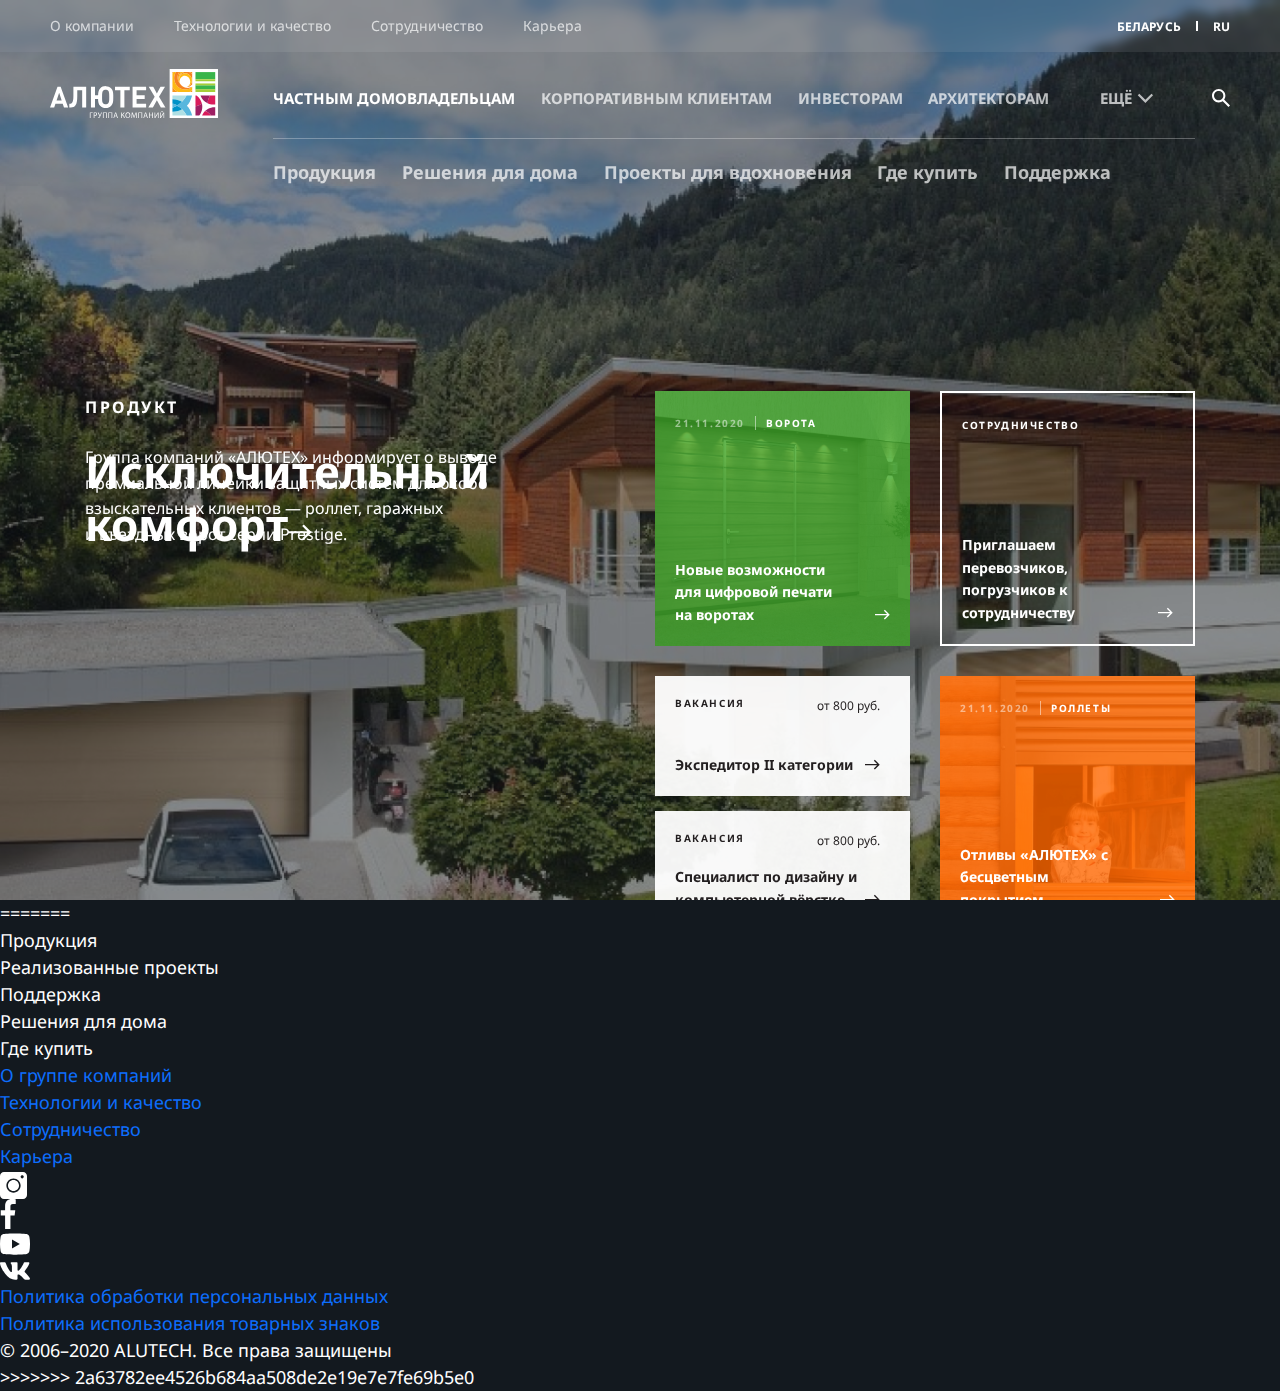
==== commit 15b2684f: "test" ====
--- a/index.html
+++ b/index.html
@@ -80,4 +80,8 @@
 <path d="M-0.333588 7.59971L-0.333589 9.87441L20.1387 9.87442L14.7769 15.2362L16.4017 16.861L24.5256 8.73707L16.4017 0.613137L14.7769 2.23792L20.1387 7.59972L-0.333588 7.59971Z" fill="white"/>
 </svg></div></div></div></div></div></a></div></section></div></div><footer><div class="container"><div class="footer__top"><div class="footer__collapse-block footer__row dropdown"><a class="footer__collapse dropdown-toggle selected" href="#" role="button" id="dropdownMenuFooter" data-bs-toggle="dropdown" aria-expanded="false"><p class="collapse-title">ЧАСТНЫМ<br>ДОМОВЛАДЕЛЬЦАМ</p><svg width="18" height="11" viewBox="0 0 18 11" fill="none" xmlns="http://www.w3.org/2000/svg">
 <path d="M8.85972 7.13061L15.9196 0.0707236L17.6846 1.83569L8.85972 10.6605L0.0348704 1.8357L1.79984 0.070729L8.85972 7.13061Z" fill="white"/>
-</svg><ul class="dropdown-menu dropdown-act" aria-labelledby="dropdownMenuFooter"><li><a class="selected dropdown-item" href="#">ЧАСТНЫМ ДОМОВЛАДЕЛЬЦАМ</a></li><li><a class="dropdown-item" href="#">корпоративным клиентам</a></li><li><a class="dropdown-item" href="#">Инвесторам</a></li><li><a class="dropdown-item" href="#">Архитекторам</a></li><li><a class="dropdown-item" href="#">переработчикам АПС</a></li><li><a class="dropdown-item dropdown-item-not-margin" href="#">ДИЛЕРАМ РВА</a></li></ul></a></div><div class="footer__middle"><div class="footer__middle-menu first-row"><p class="footer__row"><a class="font_f22">О группе компаний</a></p><p class="footer__row"><a class="font_f22">Технологии и качество</a></p><p class="footer__row"><a class="font_f22">Сотрудничество</a></p><p class="footer__row"><a class="font_f22">Карьера</a></p></div></div><div class="footer__rigth-menu second-row"><div class="footer__politics-block footer__row"><p class="footer__row-no-gap"><a class="font_f22">Политика обработки персональных данных</a></p><p class="footer__row-no-gap"><a class="font_f22">Политика использования товарных знаков</a></p></div><ul class="footer__social-items footer__row"><li><a> <img src="./assets/img/footer_insta.svg"></a></li><li><a><img src="./assets/img/footer_facebook.svg"></a></li><li><a><img src="./assets/img/footer_youtube.svg"></a></li><li><a><img src="./assets/img/footer_vk.svg"></a></li></ul></div></div><div class="footer__bottom"><p class="footer__rights-block">© 2006–2020 ALUTECH. Все права защищены</p></div></div></footer></div></div><script type="text/javascript" src="./assets/js/vendors.29345441d89c830d0d9c.js"></script><script type="text/javascript" src="./assets/js/app.29345441d89c830d0d9c.js"></script></body></html>+<<<<<<< HEAD
+</svg><ul class="dropdown-menu dropdown-act" aria-labelledby="dropdownMenuFooter"><li><a class="selected dropdown-item" href="#">ЧАСТНЫМ ДОМОВЛАДЕЛЬЦАМ</a></li><li><a class="dropdown-item" href="#">корпоративным клиентам</a></li><li><a class="dropdown-item" href="#">Инвесторам</a></li><li><a class="dropdown-item" href="#">Архитекторам</a></li><li><a class="dropdown-item" href="#">переработчикам АПС</a></li><li><a class="dropdown-item dropdown-item-not-margin" href="#">ДИЛЕРАМ РВА</a></li></ul></a></div><div class="footer__middle"><div class="footer__middle-menu first-row"><p class="footer__row"><a class="font_f22">О группе компаний</a></p><p class="footer__row"><a class="font_f22">Технологии и качество</a></p><p class="footer__row"><a class="font_f22">Сотрудничество</a></p><p class="footer__row"><a class="font_f22">Карьера</a></p></div></div><div class="footer__rigth-menu second-row"><div class="footer__politics-block footer__row"><p class="footer__row-no-gap"><a class="font_f22">Политика обработки персональных данных</a></p><p class="footer__row-no-gap"><a class="font_f22">Политика использования товарных знаков</a></p></div><ul class="footer__social-items footer__row"><li><a> <img src="./assets/img/footer_insta.svg"></a></li><li><a><img src="./assets/img/footer_facebook.svg"></a></li><li><a><img src="./assets/img/footer_youtube.svg"></a></li><li><a><img src="./assets/img/footer_vk.svg"></a></li></ul></div></div><div class="footer__bottom"><p class="footer__rights-block">© 2006–2020 ALUTECH. Все права защищены</p></div></div></footer></div></div><script type="text/javascript" src="./assets/js/vendors.29345441d89c830d0d9c.js"></script><script type="text/javascript" src="./assets/js/app.29345441d89c830d0d9c.js"></script></body></html>
+=======
+</svg><ul class="dropdown-menu dropdown-act" aria-labelledby="dropdownMenuFooter"><li><a class="selected dropdown-item" href="#">ЧАСТНЫМ ДОМОВЛАДЕЛЬЦАМ</a></li><li><a class="dropdown-item" href="#">корпоративным клиентам</a></li><li><a class="dropdown-item" href="#">Инвесторам</a></li><li><a class="dropdown-item" href="#">Архитекторам</a></li><li><a class="dropdown-item" href="#">переработчикам АПС</a></li><li><a class="dropdown-item dropdown-item-not-margin" href="#">ДИЛЕРАМ РВА</a></li></ul></a></div><ul class="footer__top-menu"><li class="footer__row"><a>Продукция</a></li><li class="footer__row"><a>Реализованные проекты</a></li><li class="footer__row-no-gap"><a>Поддержка</a></li><li class="footer__row"><a>Решения для дома</a></li><li class="footer__row"><a>Где купить</a></li></ul></div><div class="footer__middle"><div class="footer__middle-menu first-row"><p class="footer__row"><a class="font_f22">О группе компаний</a></p><p class="footer__row"><a class="font_f22">Технологии и качество</a></p><p class="footer__row"><a class="font_f22">Сотрудничество</a></p><p class="footer__row"><a class="font_f22">Карьера</a></p></div><div class="footer__middle-menu second-row"><ul class="footer__social-items footer__row"><li><a> <img src="./assets/img/footer_insta.svg"></a></li><li><a><img src="./assets/img/footer_facebook.svg"></a></li><li><a><img src="./assets/img/footer_youtube.svg"></a></li><li><a><img src="./assets/img/footer_vk.svg"></a></li></ul></div><div class="footer__politics-block footer__row"><p class="footer__row-no-gap"><a class="font_f22">Политика обработки персональных данных</a></p><p class="footer__row-no-gap"><a class="font_f22">Политика использования товарных знаков</a></p></div></div><div class="footer__bottom"><p class="footer__rights-block">© 2006–2020 ALUTECH. Все права защищены</p></div></div></footer></div></div><script type="text/javascript" src="./assets/js/vendors.7eda081de8bbb124d68e.js"></script><script type="text/javascript" src="./assets/js/app.7eda081de8bbb124d68e.js"></script></body></html>
+>>>>>>> 2a63782ee4526b684aa508de2e19e7e7fe69b5e0
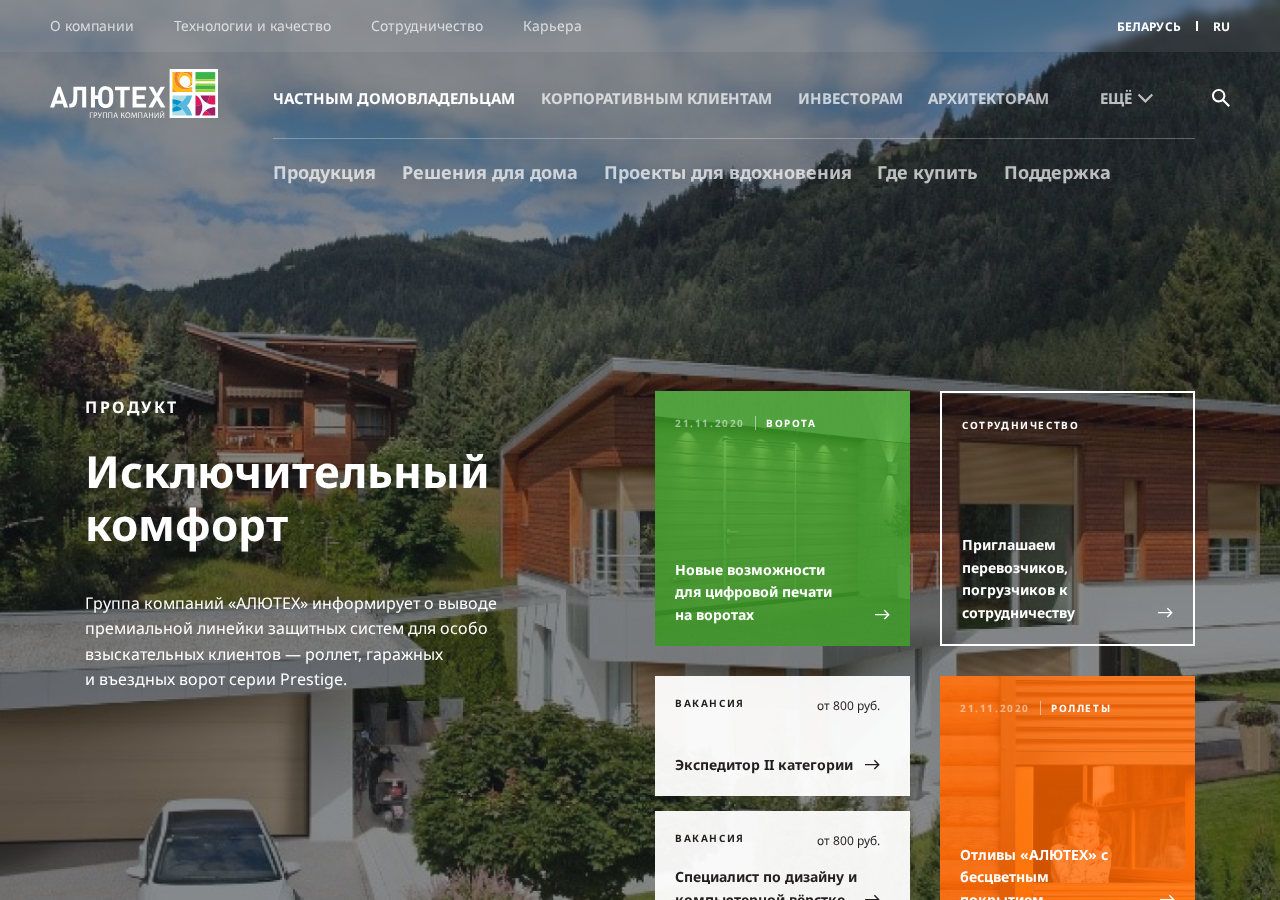
==== commit 72dc12ca: "test" ====
--- a/index.html
+++ b/index.html
@@ -1,4 +1,4 @@
-<!DOCTYPE html><html lang="en"><head><meta charset="utf-8"><title>Алютех</title><meta name="viewport" content="width=device-width, initial-scale=1.0"><link href="./assets/css/vendors.29345441d89c830d0d9c.css" rel="stylesheet"><link href="./assets/css/app.29345441d89c830d0d9c.css" rel="stylesheet"></head><body class="index-page"><div class="wrapper parallax"><div class="parallax__layer parallax__layer--back"><div class="bg_image bg_1"><div class="bg_gradient"><div class="container"><div class="main__left"><p class="left__theme bold">Продукт</p><p class="left__title text_h2">Исключительный комфорт</p><p class="left__description text_p2">Группа компаний &laquo;АЛЮТЕХ&raquo; информирует о&nbsp;выводе премиальной линейки защитных систем для особо взыскательных клиентов&nbsp;&mdash; роллет, гаражных и&nbsp;въездных ворот серии Prestige.</p></div></div></div></div><div class="bg_image bg_2"><div class="bg_gradient"><div class="container"><div class="main__left"><p class="left__theme bold">ПРОЕКТ</p><p class="left__title text_h2">Жилой комплекс бизнес-класса</p><p class="left__description text_p2">Жилой комплекс &laquo;Маяковский&raquo; в&nbsp;Войковском районе Москвы представляет собой высотный проект бизнес-класса, который состоит из&nbsp;трех многоквартирных новостроек.</p></div></div></div></div><div class="bg_image bg_4"><div class="bg_gradient"><div class="container"><div class="main__left"><p class="left__theme bold">мероприятия</p><p class="left__title text_h2">Покоряя Америку</p><p class="left__description text_p2">19&ndash;20 марта в&nbsp;Нью-Йорке проходила международная строітельная выставка New York Build 2018. Группа компаний &laquo;АЛЮТЕХ&raquo; приняла участие в&nbsp;данном мероприятии совместно со&nbsp;своим партнёром&nbsp;&mdash; компанией Avrams Inc. (нью-Йорк).</p></div></div></div></div><div class="bg_image bg_5"><div class="bg_gradient"><div class="container"><div class="main__left last_block"><p class="left__theme bold">Технологии</p><p class="left__title text_h2">Бесконечные возможности для индивидуальных решений</p><p class="left__description text_p2">Новая технология&nbsp;&mdash; ультрафиолетовая печать. Выбирайте рисунок для ворот из&nbsp;дизайнерской коллекции или предлагайте свои варианты.</p></div></div></div></div></div><div class="parallax__layer parallax__layer--base" id="app"><header><div class="header__top for__pc"><ul class="top-menu__left"><li class="top-menu__left-item"><a class="top-menu__link">О компании</a></li><li class="top-menu__left-item"><a class="top-menu__link">Технологии и качество</a></li><li class="top-menu__left-item"><a class="top-menu__link">Сотрудничество</a></li><li class="top-menu__left-item"><a class="top-menu__link">Карьера</a></li></ul><div class="top-menu__right"><div class="dropdown"></div><div class="top-menu__right-item bold dropdown"><a class="dropdown-toggle" href="#" role="button" id="dropdownMenuCountry" data-bs-toggle="dropdown" aria-expanded="false">Беларусь</a><ul class="dropdown-menu dropdown-country" aria-labelledby="dropdownMenuCountry"><li><a class="selected dropdown-item" href="#">БЕЛАРУСЬ</a></li><li><a class="dropdown-item" href="#">УКРАИНА</a></li><li><a class="dropdown-item dropdown-item-not-margin" href="#">РОССИЯ</a></li></ul></div><div class="top-menu__right-gap"></div><div class="dropdown"></div><div class="top-menu__right-item bold dropdown"><a class="dropdown-toggle" href="#" role="button" id="dropdownMenuLang" data-bs-toggle="dropdown" aria-expanded="false">RU</a><ul class="dropdown-menu dropdown-lang" aria-labelledby="dropdownMenuLang"><li><a class="selected dropdown-item" href="#">RU</a></li><li><a class="dropdown-item" href="#">EN</a></li><li><a class="dropdown-item dropdown-item-not-margin" href="#">DE</a></li></ul></div></div></div><div class="header__main for__pc"><div class="header__logo"><img src="./assets/img/logo.svg"></div><div class="header__main-menu container"><div class="header__main-menu-block"><div class="header__main-line"><div class="header__main-menu-item ind-householders"><div class="dropdown"><a class="bold" href="/">ЧАСТНЫМ ДОМОВЛАДЕЛЬЦАМ</a><p class="bold instead__link">ЧАСТНЫМ ДОМОВЛАДЕЛЬЦАМ</p></div></div><div class="header__search-input"><input class="search-input" type="text"></div><ul class="header__main-menu-items"><li class="header__main-menu-item"><a class="bold">КОРПОРАТИВНЫМ КЛИЕНТАМ</a></li><li class="header__main-menu-item"><a class="bold">ИНВЕСТОРАМ</a></li><li class="header__main-menu-item"><a class="bold">АРХИТЕКТОРАМ</a></li><li class="header__main-menu-item ind-processors"><a class="bold sm-desc-hide" href="/index-processors.html">ПЕРЕРАБОТЧИКАМ АПС</a><p class="bold instead__link sm-desc-hide"> ПЕРЕРАБОТЧИКАМ АПС</p></li><li class="header__main-menu-item dropdown"><a class="bold dropdown-toggle" href="#" role="button" id="dropdownMenuActivity" data-bs-toggle="dropdown" aria-expanded="false">ЕЩЁ<svg width="16" height="16" viewBox="0 0 16 16" fill="none" xmlns="http://www.w3.org/2000/svg">
+<!DOCTYPE html><html lang="en"><head><meta charset="utf-8"><title>Алютех</title><meta name="viewport" content="width=device-width, initial-scale=1.0"><link href="./assets/css/vendors.9f10491bd0ea72f48743.css" rel="stylesheet"><link href="./assets/css/app.9f10491bd0ea72f48743.css" rel="stylesheet"></head><body class="index-page"><div class="wrapper parallax"><div class="parallax__layer parallax__layer--back"><div class="bg_image bg_1"><div class="bg_gradient"><div class="container"><div class="main__left"><p class="left__theme bold">Продукт</p><p class="left__title text_h2">Исключительный комфорт</p><p class="left__description text_p2">Группа компаний &laquo;АЛЮТЕХ&raquo; информирует о&nbsp;выводе премиальной линейки защитных систем для особо взыскательных клиентов&nbsp;&mdash; роллет, гаражных и&nbsp;въездных ворот серии Prestige.</p></div></div></div></div><div class="bg_image bg_2"><div class="bg_gradient"><div class="container"><div class="main__left"><p class="left__theme bold">ПРОЕКТ</p><p class="left__title text_h2">Жилой комплекс бизнес-класса</p><p class="left__description text_p2">Жилой комплекс &laquo;Маяковский&raquo; в&nbsp;Войковском районе Москвы представляет собой высотный проект бизнес-класса, который состоит из&nbsp;трех многоквартирных новостроек.</p></div></div></div></div><div class="bg_image bg_4"><div class="bg_gradient"><div class="container"><div class="main__left"><p class="left__theme bold">мероприятия</p><p class="left__title text_h2">Покоряя Америку</p><p class="left__description text_p2">19&ndash;20 марта в&nbsp;Нью-Йорке проходила международная строітельная выставка New York Build 2018. Группа компаний &laquo;АЛЮТЕХ&raquo; приняла участие в&nbsp;данном мероприятии совместно со&nbsp;своим партнёром&nbsp;&mdash; компанией Avrams Inc. (нью-Йорк).</p></div></div></div></div><div class="bg_image bg_5"><div class="bg_gradient"><div class="container"><div class="main__left last_block"><p class="left__theme bold">Технологии</p><p class="left__title text_h2">Бесконечные возможности для индивидуальных решений</p><p class="left__description text_p2">Новая технология&nbsp;&mdash; ультрафиолетовая печать. Выбирайте рисунок для ворот из&nbsp;дизайнерской коллекции или предлагайте свои варианты.</p></div></div></div></div></div><div class="parallax__layer parallax__layer--base" id="app"><header><div class="header__top for__pc"><ul class="top-menu__left"><li class="top-menu__left-item"><a class="top-menu__link">О компании</a></li><li class="top-menu__left-item"><a class="top-menu__link">Технологии и качество</a></li><li class="top-menu__left-item"><a class="top-menu__link">Сотрудничество</a></li><li class="top-menu__left-item"><a class="top-menu__link">Карьера</a></li></ul><div class="top-menu__right"><div class="dropdown"></div><div class="top-menu__right-item bold dropdown"><a class="dropdown-toggle" href="#" role="button" id="dropdownMenuCountry" data-bs-toggle="dropdown" aria-expanded="false">Беларусь</a><ul class="dropdown-menu dropdown-country" aria-labelledby="dropdownMenuCountry"><li><a class="selected dropdown-item" href="#">БЕЛАРУСЬ</a></li><li><a class="dropdown-item" href="#">УКРАИНА</a></li><li><a class="dropdown-item dropdown-item-not-margin" href="#">РОССИЯ</a></li></ul></div><div class="top-menu__right-gap"></div><div class="dropdown"></div><div class="top-menu__right-item bold dropdown"><a class="dropdown-toggle" href="#" role="button" id="dropdownMenuLang" data-bs-toggle="dropdown" aria-expanded="false">RU</a><ul class="dropdown-menu dropdown-lang" aria-labelledby="dropdownMenuLang"><li><a class="selected dropdown-item" href="#">RU</a></li><li><a class="dropdown-item" href="#">EN</a></li><li><a class="dropdown-item dropdown-item-not-margin" href="#">DE</a></li></ul></div></div></div><div class="header__main for__pc"><div class="header__logo"><img src="./assets/img/logo.svg"></div><div class="header__main-menu container"><div class="header__main-menu-block"><div class="header__main-line"><div class="header__main-menu-item ind-householders"><div class="dropdown"><a class="bold" href="/">ЧАСТНЫМ ДОМОВЛАДЕЛЬЦАМ</a><p class="bold instead__link">ЧАСТНЫМ ДОМОВЛАДЕЛЬЦАМ</p></div></div><div class="header__search-input"><input class="search-input" type="text"></div><ul class="header__main-menu-items"><li class="header__main-menu-item"><a class="bold">КОРПОРАТИВНЫМ КЛИЕНТАМ</a></li><li class="header__main-menu-item"><a class="bold">ИНВЕСТОРАМ</a></li><li class="header__main-menu-item"><a class="bold">АРХИТЕКТОРАМ</a></li><li class="header__main-menu-item ind-processors"><a class="bold sm-desc-hide" href="/index-processors.html">ПЕРЕРАБОТЧИКАМ АПС</a><p class="bold instead__link sm-desc-hide"> ПЕРЕРАБОТЧИКАМ АПС</p></li><li class="header__main-menu-item dropdown"><a class="bold dropdown-toggle" href="#" role="button" id="dropdownMenuActivity" data-bs-toggle="dropdown" aria-expanded="false">ЕЩЁ<svg width="16" height="16" viewBox="0 0 16 16" fill="none" xmlns="http://www.w3.org/2000/svg">
 <path d="M8.37854 12.84L14.4757 6.7428L16 8.26709L8.37854 15.8886L0.757077 8.26709L2.28137 6.7428L8.37854 12.84Z" fill="white" fill-opacity="0.7"/>
 </svg><ul class="dropdown-menu dropdown-act" aria-labelledby="dropdownMenuActivity"><li class="header__main-menu-item ind-processors"><a class="dropdown-item sm-desc-show" href="/index-processors.html">ПЕРЕРАБОТЧИКАМ АПС</a><p class="bold instead__link in-drop sm-desc-show"> ПЕРЕРАБОТЧИКАМ АПС</p></li><li class="header__main-menu-item"><a class="dropdown-item dropdown-item-not-margin" href="#">ДИЛЕРАМ РВА</a></li></ul></a></li></ul></div><div class="header__under-menu"><div class="header__under-menu-item dropdown"><a class="bold dropdown-toggle" href="#" role="button" id="dropdownMenuProducts" data-bs-toggle="dropdown" aria-expanded="false">Продукция<div class="header__products-menu dropdown-menu dropdown-products" aria-labelledby="dropdownMenuProducts"><ul class="header__products-menu-items"><li class="header__products-menu-item"><p class="header__products-menu-item-title">Секционные ворота</p></li><li class="header__products-menu-item"><a>Секционные гаражные ворота</a></li><li class="header__products-menu-item"><a>Панорамные ворота</a></li><li class="header__products-menu-item"><a>Промышленные ворота</a></li></ul><ul class="header__products-menu-items"><li class="header__products-menu-item"><p class="header__products-menu-item-title">Роллетные системы</p></li><li class="header__products-menu-item"><a>Секционные гаражные ворота</a></li><li class="header__products-menu-item"><a>Панорамные ворота</a></li><li class="header__products-menu-item"><a>Промышленные ворота</a></li></ul><ul class="header__products-menu-items"><li class="header__products-menu-item"><p class="header__products-menu-item-title">Аллюминиевые конструкции</p></li><li class="header__products-menu-item"><a>Секционные гаражные ворота</a></li><li class="header__products-menu-item"><a>Панорамные ворота</a></li><li class="header__products-menu-item"><a>Промышленные ворота</a></li></ul></div></a></div><ul class="header__under-menu-items"><li class="header__under-menu-item householders"><a class="bold">Решения для дома</a></li><li class="header__under-menu-item householders"><a class="bold">Проекты для вдохновения</a></li><li class="header__under-menu-item householders"><a class="bold">Где купить</a></li><li class="header__under-menu-item householders"><a class="bold">Поддержка</a></li><li class="header__under-menu-item processors"><a class="bold">Решения для дома и бизнеса</a></li><li class="header__under-menu-item processors"><a class="bold">Проекты для вдохновения</a></li></ul></div></div></div><div class="header__search header__search-button"><svg width="20" height="20" viewBox="0 0 20 20" fill="none" xmlns="http://www.w3.org/2000/svg">
 <path d="M13.3848 11.6695L13.0263 12.2201L13.0703 12.2642C14.191 10.9663 14.8656 9.27959 14.8656 7.43284C14.8656 3.32762 11.538 0 7.43284 0C3.32767 0 0 3.32762 0 7.43284C0 11.5381 3.32762 14.8657 7.43284 14.8657C9.27959 14.8657 10.9663 14.191 12.2642 13.0761L11.6753 13.3905L18.2962 20L20 18.2962L13.3848 11.6695ZM7.43284 12.5786C4.59123 12.5786 2.28704 10.2744 2.28704 7.43284C2.28704 4.59123 4.59123 2.28704 7.43284 2.28704C10.2744 2.28704 12.5786 4.59123 12.5786 7.43284C12.5786 10.2744 10.2744 12.5786 7.43284 12.5786Z" fill="white"/>
@@ -80,8 +80,4 @@
 <path d="M-0.333588 7.59971L-0.333589 9.87441L20.1387 9.87442L14.7769 15.2362L16.4017 16.861L24.5256 8.73707L16.4017 0.613137L14.7769 2.23792L20.1387 7.59972L-0.333588 7.59971Z" fill="white"/>
 </svg></div></div></div></div></div></a></div></section></div></div><footer><div class="container"><div class="footer__top"><div class="footer__collapse-block footer__row dropdown"><a class="footer__collapse dropdown-toggle selected" href="#" role="button" id="dropdownMenuFooter" data-bs-toggle="dropdown" aria-expanded="false"><p class="collapse-title">ЧАСТНЫМ<br>ДОМОВЛАДЕЛЬЦАМ</p><svg width="18" height="11" viewBox="0 0 18 11" fill="none" xmlns="http://www.w3.org/2000/svg">
 <path d="M8.85972 7.13061L15.9196 0.0707236L17.6846 1.83569L8.85972 10.6605L0.0348704 1.8357L1.79984 0.070729L8.85972 7.13061Z" fill="white"/>
-<<<<<<< HEAD
-</svg><ul class="dropdown-menu dropdown-act" aria-labelledby="dropdownMenuFooter"><li><a class="selected dropdown-item" href="#">ЧАСТНЫМ ДОМОВЛАДЕЛЬЦАМ</a></li><li><a class="dropdown-item" href="#">корпоративным клиентам</a></li><li><a class="dropdown-item" href="#">Инвесторам</a></li><li><a class="dropdown-item" href="#">Архитекторам</a></li><li><a class="dropdown-item" href="#">переработчикам АПС</a></li><li><a class="dropdown-item dropdown-item-not-margin" href="#">ДИЛЕРАМ РВА</a></li></ul></a></div><div class="footer__middle"><div class="footer__middle-menu first-row"><p class="footer__row"><a class="font_f22">О группе компаний</a></p><p class="footer__row"><a class="font_f22">Технологии и качество</a></p><p class="footer__row"><a class="font_f22">Сотрудничество</a></p><p class="footer__row"><a class="font_f22">Карьера</a></p></div></div><div class="footer__rigth-menu second-row"><div class="footer__politics-block footer__row"><p class="footer__row-no-gap"><a class="font_f22">Политика обработки персональных данных</a></p><p class="footer__row-no-gap"><a class="font_f22">Политика использования товарных знаков</a></p></div><ul class="footer__social-items footer__row"><li><a> <img src="./assets/img/footer_insta.svg"></a></li><li><a><img src="./assets/img/footer_facebook.svg"></a></li><li><a><img src="./assets/img/footer_youtube.svg"></a></li><li><a><img src="./assets/img/footer_vk.svg"></a></li></ul></div></div><div class="footer__bottom"><p class="footer__rights-block">© 2006–2020 ALUTECH. Все права защищены</p></div></div></footer></div></div><script type="text/javascript" src="./assets/js/vendors.29345441d89c830d0d9c.js"></script><script type="text/javascript" src="./assets/js/app.29345441d89c830d0d9c.js"></script></body></html>
-=======
-</svg><ul class="dropdown-menu dropdown-act" aria-labelledby="dropdownMenuFooter"><li><a class="selected dropdown-item" href="#">ЧАСТНЫМ ДОМОВЛАДЕЛЬЦАМ</a></li><li><a class="dropdown-item" href="#">корпоративным клиентам</a></li><li><a class="dropdown-item" href="#">Инвесторам</a></li><li><a class="dropdown-item" href="#">Архитекторам</a></li><li><a class="dropdown-item" href="#">переработчикам АПС</a></li><li><a class="dropdown-item dropdown-item-not-margin" href="#">ДИЛЕРАМ РВА</a></li></ul></a></div><ul class="footer__top-menu"><li class="footer__row"><a>Продукция</a></li><li class="footer__row"><a>Реализованные проекты</a></li><li class="footer__row-no-gap"><a>Поддержка</a></li><li class="footer__row"><a>Решения для дома</a></li><li class="footer__row"><a>Где купить</a></li></ul></div><div class="footer__middle"><div class="footer__middle-menu first-row"><p class="footer__row"><a class="font_f22">О группе компаний</a></p><p class="footer__row"><a class="font_f22">Технологии и качество</a></p><p class="footer__row"><a class="font_f22">Сотрудничество</a></p><p class="footer__row"><a class="font_f22">Карьера</a></p></div><div class="footer__middle-menu second-row"><ul class="footer__social-items footer__row"><li><a> <img src="./assets/img/footer_insta.svg"></a></li><li><a><img src="./assets/img/footer_facebook.svg"></a></li><li><a><img src="./assets/img/footer_youtube.svg"></a></li><li><a><img src="./assets/img/footer_vk.svg"></a></li></ul></div><div class="footer__politics-block footer__row"><p class="footer__row-no-gap"><a class="font_f22">Политика обработки персональных данных</a></p><p class="footer__row-no-gap"><a class="font_f22">Политика использования товарных знаков</a></p></div></div><div class="footer__bottom"><p class="footer__rights-block">© 2006–2020 ALUTECH. Все права защищены</p></div></div></footer></div></div><script type="text/javascript" src="./assets/js/vendors.7eda081de8bbb124d68e.js"></script><script type="text/javascript" src="./assets/js/app.7eda081de8bbb124d68e.js"></script></body></html>
->>>>>>> 2a63782ee4526b684aa508de2e19e7e7fe69b5e0
+</svg><ul class="dropdown-menu dropdown-act" aria-labelledby="dropdownMenuFooter"><li><a class="selected dropdown-item" href="#">ЧАСТНЫМ ДОМОВЛАДЕЛЬЦАМ</a></li><li><a class="dropdown-item" href="#">корпоративным клиентам</a></li><li><a class="dropdown-item" href="#">Инвесторам</a></li><li><a class="dropdown-item" href="#">Архитекторам</a></li><li><a class="dropdown-item" href="#">переработчикам АПС</a></li><li><a class="dropdown-item dropdown-item-not-margin" href="#">ДИЛЕРАМ РВА</a></li></ul></a></div><ul class="footer__top-menu"><li class="footer__row"><a>Продукция</a></li><li class="footer__row"><a>Реализованные проекты</a></li><li class="footer__row-no-gap"><a>Поддержка</a></li><li class="footer__row"><a>Решения для дома</a></li><li class="footer__row"><a>Где купить</a></li></ul></div><div class="footer__middle"><div class="footer__middle-menu first-row"><p class="footer__row"><a class="font_f22">О группе компаний</a></p><p class="footer__row"><a class="font_f22">Технологии и качество</a></p><p class="footer__row"><a class="font_f22">Сотрудничество</a></p><p class="footer__row"><a class="font_f22">Карьера</a></p></div><div class="footer__middle-menu second-row"><ul class="footer__social-items footer__row"><li><a> <img src="./assets/img/footer_insta.svg"></a></li><li><a><img src="./assets/img/footer_facebook.svg"></a></li><li><a><img src="./assets/img/footer_youtube.svg"></a></li><li><a><img src="./assets/img/footer_vk.svg"></a></li></ul></div><div class="footer__politics-block footer__row"><p class="footer__row-no-gap"><a class="font_f22">Политика обработки персональных данных</a></p><p class="footer__row-no-gap"><a class="font_f22">Политика использования товарных знаков</a></p></div></div><div class="footer__bottom"><p class="footer__rights-block">© 2006–2020 ALUTECH. Все права защищены</p></div></div></footer></div></div><script type="text/javascript" src="./assets/js/vendors.9f10491bd0ea72f48743.js"></script><script type="text/javascript" src="./assets/js/app.9f10491bd0ea72f48743.js"></script></body></html>--- a/assets/css/vendors.9f10491bd0ea72f48743.css
+++ b/assets/css/vendors.9f10491bd0ea72f48743.css
@@ -0,0 +1,533 @@
+/**
+ * Swiper 6.4.5
+ * Most modern mobile touch slider and framework with hardware accelerated transitions
+ * https://swiperjs.com
+ *
+ * Copyright 2014-2020 Vladimir Kharlampidi
+ *
+ * Released under the MIT License
+ *
+ * Released on: December 18, 2020
+ */
+
+@font-face {
+  font-family: 'swiper-icons';
+  src: url('data:application/font-woff;charset=utf-8;base64, [base64]//wADZ2x5ZgAAAywAAADMAAAD2MHtryVoZWFkAAABbAAAADAAAAA2E2+eoWhoZWEAAAGcAAAAHwAAACQC9gDzaG10eAAAAigAAAAZAAAArgJkABFsb2NhAAAC0AAAAFoAAABaFQAUGG1heHAAAAG8AAAAHwAAACAAcABAbmFtZQAAA/gAAAE5AAACXvFdBwlwb3N0AAAFNAAAAGIAAACE5s74hXjaY2BkYGAAYpf5Hu/j+W2+MnAzMYDAzaX6QjD6/4//Bxj5GA8AuRwMYGkAPywL13jaY2BkYGA88P8Agx4j+/8fQDYfA1AEBWgDAIB2BOoAeNpjYGRgYNBh4GdgYgABEMnIABJzYNADCQAACWgAsQB42mNgYfzCOIGBlYGB0YcxjYGBwR1Kf2WQZGhhYGBiYGVmgAFGBiQQkOaawtDAoMBQxXjg/wEGPcYDDA4wNUA2CCgwsAAAO4EL6gAAeNpj2M0gyAACqxgGNWBkZ2D4/wMA+xkDdgAAAHjaY2BgYGaAYBkGRgYQiAHyGMF8FgYHIM3DwMHABGQrMOgyWDLEM1T9/w8UBfEMgLzE////P/5//f/V/xv+r4eaAAeMbAxwIUYmIMHEgKYAYjUcsDAwsLKxc3BycfPw8jEQA/[base64]/uznmfPFBNODM2K7MTQ45YEAZqGP81AmGGcF3iPqOop0r1SPTaTbVkfUe4HXj97wYE+yNwWYxwWu4v1ugWHgo3S1XdZEVqWM7ET0cfnLGxWfkgR42o2PvWrDMBSFj/IHLaF0zKjRgdiVMwScNRAoWUoH78Y2icB/yIY09An6AH2Bdu/UB+yxopYshQiEvnvu0dURgDt8QeC8PDw7Fpji3fEA4z/PEJ6YOB5hKh4dj3EvXhxPqH/SKUY3rJ7srZ4FZnh1PMAtPhwP6fl2PMJMPDgeQ4rY8YT6Gzao0eAEA409DuggmTnFnOcSCiEiLMgxCiTI6Cq5DZUd3Qmp10vO0LaLTd2cjN4fOumlc7lUYbSQcZFkutRG7g6JKZKy0RmdLY680CDnEJ+UMkpFFe1RN7nxdVpXrC4aTtnaurOnYercZg2YVmLN/d/gczfEimrE/fs/bOuq29Zmn8tloORaXgZgGa78yO9/cnXm2BpaGvq25Dv9S4E9+5SIc9PqupJKhYFSSl47+Qcr1mYNAAAAeNptw0cKwkAAAMDZJA8Q7OUJvkLsPfZ6zFVERPy8qHh2YER+3i/BP83vIBLLySsoKimrqKqpa2hp6+jq6RsYGhmbmJqZSy0sraxtbO3sHRydnEMU4uR6yx7JJXveP7WrDycAAAAAAAH//wACeNpjYGRgYOABYhkgZgJCZgZNBkYGLQZtIJsFLMYAAAw3ALgAeNolizEKgDAQBCchRbC2sFER0YD6qVQiBCv/H9ezGI6Z5XBAw8CBK/m5iQQVauVbXLnOrMZv2oLdKFa8Pjuru2hJzGabmOSLzNMzvutpB3N42mNgZGBg4GKQYzBhYMxJLMlj4GBgAYow/P/PAJJhLM6sSoWKfWCAAwDAjgbRAAB42mNgYGBkAIIbCZo5IPrmUn0hGA0AO8EFTQAA') format('woff');
+  font-weight: 400;
+  font-style: normal;
+}
+:root {
+  --swiper-theme-color: #007aff;
+}
+.swiper-container {
+  margin-left: auto;
+  margin-right: auto;
+  position: relative;
+  overflow: hidden;
+  list-style: none;
+  padding: 0;
+  /* Fix of Webkit flickering */
+  z-index: 1;
+}
+.swiper-container-vertical > .swiper-wrapper {
+  flex-direction: column;
+}
+.swiper-wrapper {
+  position: relative;
+  width: 100%;
+  height: 100%;
+  z-index: 1;
+  display: flex;
+  transition-property: transform;
+  box-sizing: content-box;
+}
+.swiper-container-android .swiper-slide,
+.swiper-wrapper {
+  transform: translate3d(0px, 0, 0);
+}
+.swiper-container-multirow > .swiper-wrapper {
+  flex-wrap: wrap;
+}
+.swiper-container-multirow-column > .swiper-wrapper {
+  flex-wrap: wrap;
+  flex-direction: column;
+}
+.swiper-container-free-mode > .swiper-wrapper {
+  transition-timing-function: ease-out;
+  margin: 0 auto;
+}
+.swiper-slide {
+  flex-shrink: 0;
+  width: 100%;
+  height: 100%;
+  position: relative;
+  transition-property: transform;
+}
+.swiper-slide-invisible-blank {
+  visibility: hidden;
+}
+/* Auto Height */
+.swiper-container-autoheight,
+.swiper-container-autoheight .swiper-slide {
+  height: auto;
+}
+.swiper-container-autoheight .swiper-wrapper {
+  align-items: flex-start;
+  transition-property: transform, height;
+}
+/* 3D Effects */
+.swiper-container-3d {
+  perspective: 1200px;
+}
+.swiper-container-3d .swiper-wrapper,
+.swiper-container-3d .swiper-slide,
+.swiper-container-3d .swiper-slide-shadow-left,
+.swiper-container-3d .swiper-slide-shadow-right,
+.swiper-container-3d .swiper-slide-shadow-top,
+.swiper-container-3d .swiper-slide-shadow-bottom,
+.swiper-container-3d .swiper-cube-shadow {
+  transform-style: preserve-3d;
+}
+.swiper-container-3d .swiper-slide-shadow-left,
+.swiper-container-3d .swiper-slide-shadow-right,
+.swiper-container-3d .swiper-slide-shadow-top,
+.swiper-container-3d .swiper-slide-shadow-bottom {
+  position: absolute;
+  left: 0;
+  top: 0;
+  width: 100%;
+  height: 100%;
+  pointer-events: none;
+  z-index: 10;
+}
+.swiper-container-3d .swiper-slide-shadow-left {
+  background-image: linear-gradient(to left, rgba(0, 0, 0, 0.5), rgba(0, 0, 0, 0));
+}
+.swiper-container-3d .swiper-slide-shadow-right {
+  background-image: linear-gradient(to right, rgba(0, 0, 0, 0.5), rgba(0, 0, 0, 0));
+}
+.swiper-container-3d .swiper-slide-shadow-top {
+  background-image: linear-gradient(to top, rgba(0, 0, 0, 0.5), rgba(0, 0, 0, 0));
+}
+.swiper-container-3d .swiper-slide-shadow-bottom {
+  background-image: linear-gradient(to bottom, rgba(0, 0, 0, 0.5), rgba(0, 0, 0, 0));
+}
+/* CSS Mode */
+.swiper-container-css-mode > .swiper-wrapper {
+  overflow: auto;
+  scrollbar-width: none;
+  /* For Firefox */
+  -ms-overflow-style: none;
+  /* For Internet Explorer and Edge */
+}
+.swiper-container-css-mode > .swiper-wrapper::-webkit-scrollbar {
+  display: none;
+}
+.swiper-container-css-mode > .swiper-wrapper > .swiper-slide {
+  scroll-snap-align: start start;
+}
+.swiper-container-horizontal.swiper-container-css-mode > .swiper-wrapper {
+  scroll-snap-type: x mandatory;
+}
+.swiper-container-vertical.swiper-container-css-mode > .swiper-wrapper {
+  scroll-snap-type: y mandatory;
+}
+:root {
+  --swiper-navigation-size: 44px;
+  /*
+  --swiper-navigation-color: var(--swiper-theme-color);
+  */
+}
+.swiper-button-prev,
+.swiper-button-next {
+  position: absolute;
+  top: 50%;
+  width: calc(var(--swiper-navigation-size) / 44 * 27);
+  height: var(--swiper-navigation-size);
+  margin-top: calc(-1 * var(--swiper-navigation-size) / 2);
+  z-index: 10;
+  cursor: pointer;
+  display: flex;
+  align-items: center;
+  justify-content: center;
+  color: var(--swiper-navigation-color, var(--swiper-theme-color));
+}
+.swiper-button-prev.swiper-button-disabled,
+.swiper-button-next.swiper-button-disabled {
+  opacity: 0.35;
+  cursor: auto;
+  pointer-events: none;
+}
+.swiper-button-prev:after,
+.swiper-button-next:after {
+  font-family: swiper-icons;
+  font-size: var(--swiper-navigation-size);
+  text-transform: none !important;
+  letter-spacing: 0;
+  text-transform: none;
+  font-variant: initial;
+  line-height: 1;
+}
+.swiper-button-prev,
+.swiper-container-rtl .swiper-button-next {
+  left: 10px;
+  right: auto;
+}
+.swiper-button-prev:after,
+.swiper-container-rtl .swiper-button-next:after {
+  content: 'prev';
+}
+.swiper-button-next,
+.swiper-container-rtl .swiper-button-prev {
+  right: 10px;
+  left: auto;
+}
+.swiper-button-next:after,
+.swiper-container-rtl .swiper-button-prev:after {
+  content: 'next';
+}
+.swiper-button-prev.swiper-button-white,
+.swiper-button-next.swiper-button-white {
+  --swiper-navigation-color: #ffffff;
+}
+.swiper-button-prev.swiper-button-black,
+.swiper-button-next.swiper-button-black {
+  --swiper-navigation-color: #000000;
+}
+.swiper-button-lock {
+  display: none;
+}
+:root {
+  /*
+  --swiper-pagination-color: var(--swiper-theme-color);
+  */
+}
+.swiper-pagination {
+  position: absolute;
+  text-align: center;
+  transition: 300ms opacity;
+  transform: translate3d(0, 0, 0);
+  z-index: 10;
+}
+.swiper-pagination.swiper-pagination-hidden {
+  opacity: 0;
+}
+/* Common Styles */
+.swiper-pagination-fraction,
+.swiper-pagination-custom,
+.swiper-container-horizontal > .swiper-pagination-bullets {
+  bottom: 10px;
+  left: 0;
+  width: 100%;
+}
+/* Bullets */
+.swiper-pagination-bullets-dynamic {
+  overflow: hidden;
+  font-size: 0;
+}
+.swiper-pagination-bullets-dynamic .swiper-pagination-bullet {
+  transform: scale(0.33);
+  position: relative;
+}
+.swiper-pagination-bullets-dynamic .swiper-pagination-bullet-active {
+  transform: scale(1);
+}
+.swiper-pagination-bullets-dynamic .swiper-pagination-bullet-active-main {
+  transform: scale(1);
+}
+.swiper-pagination-bullets-dynamic .swiper-pagination-bullet-active-prev {
+  transform: scale(0.66);
+}
+.swiper-pagination-bullets-dynamic .swiper-pagination-bullet-active-prev-prev {
+  transform: scale(0.33);
+}
+.swiper-pagination-bullets-dynamic .swiper-pagination-bullet-active-next {
+  transform: scale(0.66);
+}
+.swiper-pagination-bullets-dynamic .swiper-pagination-bullet-active-next-next {
+  transform: scale(0.33);
+}
+.swiper-pagination-bullet {
+  width: 8px;
+  height: 8px;
+  display: inline-block;
+  border-radius: 100%;
+  background: #000;
+  opacity: 0.2;
+}
+button.swiper-pagination-bullet {
+  border: none;
+  margin: 0;
+  padding: 0;
+  box-shadow: none;
+  -webkit-appearance: none;
+     -moz-appearance: none;
+          appearance: none;
+}
+.swiper-pagination-clickable .swiper-pagination-bullet {
+  cursor: pointer;
+}
+.swiper-pagination-bullet-active {
+  opacity: 1;
+  background: var(--swiper-pagination-color, var(--swiper-theme-color));
+}
+.swiper-container-vertical > .swiper-pagination-bullets {
+  right: 10px;
+  top: 50%;
+  transform: translate3d(0px, -50%, 0);
+}
+.swiper-container-vertical > .swiper-pagination-bullets .swiper-pagination-bullet {
+  margin: 6px 0;
+  display: block;
+}
+.swiper-container-vertical > .swiper-pagination-bullets.swiper-pagination-bullets-dynamic {
+  top: 50%;
+  transform: translateY(-50%);
+  width: 8px;
+}
+.swiper-container-vertical > .swiper-pagination-bullets.swiper-pagination-bullets-dynamic .swiper-pagination-bullet {
+  display: inline-block;
+  transition: 200ms transform, 200ms top;
+}
+.swiper-container-horizontal > .swiper-pagination-bullets .swiper-pagination-bullet {
+  margin: 0 4px;
+}
+.swiper-container-horizontal > .swiper-pagination-bullets.swiper-pagination-bullets-dynamic {
+  left: 50%;
+  transform: translateX(-50%);
+  white-space: nowrap;
+}
+.swiper-container-horizontal > .swiper-pagination-bullets.swiper-pagination-bullets-dynamic .swiper-pagination-bullet {
+  transition: 200ms transform, 200ms left;
+}
+.swiper-container-horizontal.swiper-container-rtl > .swiper-pagination-bullets-dynamic .swiper-pagination-bullet {
+  transition: 200ms transform, 200ms right;
+}
+/* Progress */
+.swiper-pagination-progressbar {
+  background: rgba(0, 0, 0, 0.25);
+  position: absolute;
+}
+.swiper-pagination-progressbar .swiper-pagination-progressbar-fill {
+  background: var(--swiper-pagination-color, var(--swiper-theme-color));
+  position: absolute;
+  left: 0;
+  top: 0;
+  width: 100%;
+  height: 100%;
+  transform: scale(0);
+  transform-origin: left top;
+}
+.swiper-container-rtl .swiper-pagination-progressbar .swiper-pagination-progressbar-fill {
+  transform-origin: right top;
+}
+.swiper-container-horizontal > .swiper-pagination-progressbar,
+.swiper-container-vertical > .swiper-pagination-progressbar.swiper-pagination-progressbar-opposite {
+  width: 100%;
+  height: 4px;
+  left: 0;
+  top: 0;
+}
+.swiper-container-vertical > .swiper-pagination-progressbar,
+.swiper-container-horizontal > .swiper-pagination-progressbar.swiper-pagination-progressbar-opposite {
+  width: 4px;
+  height: 100%;
+  left: 0;
+  top: 0;
+}
+.swiper-pagination-white {
+  --swiper-pagination-color: #ffffff;
+}
+.swiper-pagination-black {
+  --swiper-pagination-color: #000000;
+}
+.swiper-pagination-lock {
+  display: none;
+}
+/* Scrollbar */
+.swiper-scrollbar {
+  border-radius: 10px;
+  position: relative;
+  -ms-touch-action: none;
+  background: rgba(0, 0, 0, 0.1);
+}
+.swiper-container-horizontal > .swiper-scrollbar {
+  position: absolute;
+  left: 1%;
+  bottom: 3px;
+  z-index: 50;
+  height: 5px;
+  width: 98%;
+}
+.swiper-container-vertical > .swiper-scrollbar {
+  position: absolute;
+  right: 3px;
+  top: 1%;
+  z-index: 50;
+  width: 5px;
+  height: 98%;
+}
+.swiper-scrollbar-drag {
+  height: 100%;
+  width: 100%;
+  position: relative;
+  background: rgba(0, 0, 0, 0.5);
+  border-radius: 10px;
+  left: 0;
+  top: 0;
+}
+.swiper-scrollbar-cursor-drag {
+  cursor: move;
+}
+.swiper-scrollbar-lock {
+  display: none;
+}
+.swiper-zoom-container {
+  width: 100%;
+  height: 100%;
+  display: flex;
+  justify-content: center;
+  align-items: center;
+  text-align: center;
+}
+.swiper-zoom-container > img,
+.swiper-zoom-container > svg,
+.swiper-zoom-container > canvas {
+  max-width: 100%;
+  max-height: 100%;
+  object-fit: contain;
+}
+.swiper-slide-zoomed {
+  cursor: move;
+}
+/* Preloader */
+:root {
+  /*
+  --swiper-preloader-color: var(--swiper-theme-color);
+  */
+}
+.swiper-lazy-preloader {
+  width: 42px;
+  height: 42px;
+  position: absolute;
+  left: 50%;
+  top: 50%;
+  margin-left: -21px;
+  margin-top: -21px;
+  z-index: 10;
+  transform-origin: 50%;
+  animation: swiper-preloader-spin 1s infinite linear;
+  box-sizing: border-box;
+  border: 4px solid var(--swiper-preloader-color, var(--swiper-theme-color));
+  border-radius: 50%;
+  border-top-color: transparent;
+}
+.swiper-lazy-preloader-white {
+  --swiper-preloader-color: #fff;
+}
+.swiper-lazy-preloader-black {
+  --swiper-preloader-color: #000;
+}
+@keyframes swiper-preloader-spin {
+  100% {
+    transform: rotate(360deg);
+  }
+}
+/* a11y */
+.swiper-container .swiper-notification {
+  position: absolute;
+  left: 0;
+  top: 0;
+  pointer-events: none;
+  opacity: 0;
+  z-index: -1000;
+}
+.swiper-container-fade.swiper-container-free-mode .swiper-slide {
+  transition-timing-function: ease-out;
+}
+.swiper-container-fade .swiper-slide {
+  pointer-events: none;
+  transition-property: opacity;
+}
+.swiper-container-fade .swiper-slide .swiper-slide {
+  pointer-events: none;
+}
+.swiper-container-fade .swiper-slide-active,
+.swiper-container-fade .swiper-slide-active .swiper-slide-active {
+  pointer-events: auto;
+}
+.swiper-container-cube {
+  overflow: visible;
+}
+.swiper-container-cube .swiper-slide {
+  pointer-events: none;
+  -webkit-backface-visibility: hidden;
+          backface-visibility: hidden;
+  z-index: 1;
+  visibility: hidden;
+  transform-origin: 0 0;
+  width: 100%;
+  height: 100%;
+}
+.swiper-container-cube .swiper-slide .swiper-slide {
+  pointer-events: none;
+}
+.swiper-container-cube.swiper-container-rtl .swiper-slide {
+  transform-origin: 100% 0;
+}
+.swiper-container-cube .swiper-slide-active,
+.swiper-container-cube .swiper-slide-active .swiper-slide-active {
+  pointer-events: auto;
+}
+.swiper-container-cube .swiper-slide-active,
+.swiper-container-cube .swiper-slide-next,
+.swiper-container-cube .swiper-slide-prev,
+.swiper-container-cube .swiper-slide-next + .swiper-slide {
+  pointer-events: auto;
+  visibility: visible;
+}
+.swiper-container-cube .swiper-slide-shadow-top,
+.swiper-container-cube .swiper-slide-shadow-bottom,
+.swiper-container-cube .swiper-slide-shadow-left,
+.swiper-container-cube .swiper-slide-shadow-right {
+  z-index: 0;
+  -webkit-backface-visibility: hidden;
+          backface-visibility: hidden;
+}
+.swiper-container-cube .swiper-cube-shadow {
+  position: absolute;
+  left: 0;
+  bottom: 0px;
+  width: 100%;
+  height: 100%;
+  background: #000;
+  opacity: 0.6;
+  -webkit-filter: blur(50px);
+  filter: blur(50px);
+  z-index: 0;
+}
+.swiper-container-flip {
+  overflow: visible;
+}
+.swiper-container-flip .swiper-slide {
+  pointer-events: none;
+  -webkit-backface-visibility: hidden;
+          backface-visibility: hidden;
+  z-index: 1;
+}
+.swiper-container-flip .swiper-slide .swiper-slide {
+  pointer-events: none;
+}
+.swiper-container-flip .swiper-slide-active,
+.swiper-container-flip .swiper-slide-active .swiper-slide-active {
+  pointer-events: auto;
+}
+.swiper-container-flip .swiper-slide-shadow-top,
+.swiper-container-flip .swiper-slide-shadow-bottom,
+.swiper-container-flip .swiper-slide-shadow-left,
+.swiper-container-flip .swiper-slide-shadow-right {
+  z-index: 0;
+  -webkit-backface-visibility: hidden;
+          backface-visibility: hidden;
+}
+
--- a/assets/css/app.9f10491bd0ea72f48743.css
+++ b/assets/css/app.9f10491bd0ea72f48743.css
@@ -0,0 +1,11655 @@
+@import url(https://fonts.googleapis.com/css2?family=Noto+Sans:ital,wght@0,400;0,700;1,400;1,700&display=swap);
+/*!
+ * Bootstrap v5.0.0-beta1 (https://getbootstrap.com/)
+ * Copyright 2011-2020 The Bootstrap Authors
+ * Copyright 2011-2020 Twitter, Inc.
+ * Licensed under MIT (https://github.com/twbs/bootstrap/blob/main/LICENSE)
+ */
+:root {
+  --bs-blue: #0d6efd;
+  --bs-indigo: #6610f2;
+  --bs-purple: #6f42c1;
+  --bs-pink: #d63384;
+  --bs-red: #dc3545;
+  --bs-orange: #fd7e14;
+  --bs-yellow: #ffc107;
+  --bs-green: #198754;
+  --bs-teal: #20c997;
+  --bs-cyan: #0dcaf0;
+  --bs-white: #fff;
+  --bs-gray: #6c757d;
+  --bs-gray-dark: #343a40;
+  --bs-primary: #0d6efd;
+  --bs-secondary: #6c757d;
+  --bs-success: #198754;
+  --bs-info: #0dcaf0;
+  --bs-warning: #ffc107;
+  --bs-danger: #dc3545;
+  --bs-light: #f8f9fa;
+  --bs-dark: #212529;
+  --bs-font-sans-serif: system-ui, -apple-system, "Segoe UI", Roboto, "Helvetica Neue", Arial, "Noto Sans", "Liberation Sans", sans-serif, "Apple Color Emoji", "Segoe UI Emoji", "Segoe UI Symbol", "Noto Color Emoji";
+  --bs-font-monospace: SFMono-Regular, Menlo, Monaco, Consolas, "Liberation Mono", "Courier New", monospace;
+  --bs-gradient: linear-gradient(180deg, rgba(255, 255, 255, 0.15), rgba(255, 255, 255, 0)); }
+
+*,
+*::before,
+*::after {
+  box-sizing: border-box; }
+
+@media (prefers-reduced-motion: no-preference) {
+  :root {
+    scroll-behavior: smooth; } }
+
+body {
+  margin: 0;
+  font-family: var(--bs-font-sans-serif);
+  font-size: 1rem;
+  font-weight: 400;
+  line-height: 1.5;
+  color: #212529;
+  background-color: #fff;
+  -webkit-text-size-adjust: 100%;
+  -webkit-tap-highlight-color: rgba(0, 0, 0, 0); }
+
+[tabindex="-1"]:focus:not(:focus-visible) {
+  outline: 0 !important; }
+
+hr {
+  margin: 1rem 0;
+  color: inherit;
+  background-color: currentColor;
+  border: 0;
+  opacity: 0.25; }
+
+hr:not([size]) {
+  height: 1px; }
+
+h1, .h1, h2, .h2, h3, .h3, h4, .h4, h5, .h5, h6, .h6 {
+  margin-top: 0;
+  margin-bottom: 0.5rem;
+  font-weight: 500;
+  line-height: 1.2; }
+
+h1, .h1 {
+  font-size: calc(1.375rem + 1.5vw); }
+  @media (min-width: 1200px) {
+    h1, .h1 {
+      font-size: 2.5rem; } }
+
+h2, .h2 {
+  font-size: calc(1.325rem + 0.9vw); }
+  @media (min-width: 1200px) {
+    h2, .h2 {
+      font-size: 2rem; } }
+
+h3, .h3 {
+  font-size: calc(1.3rem + 0.6vw); }
+  @media (min-width: 1200px) {
+    h3, .h3 {
+      font-size: 1.75rem; } }
+
+h4, .h4 {
+  font-size: calc(1.275rem + 0.3vw); }
+  @media (min-width: 1200px) {
+    h4, .h4 {
+      font-size: 1.5rem; } }
+
+h5, .h5 {
+  font-size: 1.25rem; }
+
+h6, .h6 {
+  font-size: 1rem; }
+
+p {
+  margin-top: 0;
+  margin-bottom: 1rem; }
+
+abbr[title],
+abbr[data-bs-original-title] {
+  text-decoration: underline;
+  text-decoration: underline dotted;
+  cursor: help;
+  text-decoration-skip-ink: none; }
+
+address {
+  margin-bottom: 1rem;
+  font-style: normal;
+  line-height: inherit; }
+
+ol,
+ul {
+  padding-left: 2rem; }
+
+ol,
+ul,
+dl {
+  margin-top: 0;
+  margin-bottom: 1rem; }
+
+ol ol,
+ul ul,
+ol ul,
+ul ol {
+  margin-bottom: 0; }
+
+dt {
+  font-weight: 700; }
+
+dd {
+  margin-bottom: .5rem;
+  margin-left: 0; }
+
+blockquote {
+  margin: 0 0 1rem; }
+
+b,
+strong {
+  font-weight: bolder; }
+
+small, .small {
+  font-size: 0.875em; }
+
+mark, .mark {
+  padding: 0.2em;
+  background-color: #fcf8e3; }
+
+sub,
+sup {
+  position: relative;
+  font-size: 0.75em;
+  line-height: 0;
+  vertical-align: baseline; }
+
+sub {
+  bottom: -.25em; }
+
+sup {
+  top: -.5em; }
+
+a {
+  color: #0d6efd;
+  text-decoration: underline; }
+  a:hover {
+    color: #0a58ca; }
+
+a:not([href]):not([class]), a:not([href]):not([class]):hover {
+  color: inherit;
+  text-decoration: none; }
+
+pre,
+code,
+kbd,
+samp {
+  font-family: var(--bs-font-monospace);
+  font-size: 1em;
+  direction: ltr /* rtl:ignore */;
+  unicode-bidi: bidi-override; }
+
+pre {
+  display: block;
+  margin-top: 0;
+  margin-bottom: 1rem;
+  overflow: auto;
+  font-size: 0.875em; }
+  pre code {
+    font-size: inherit;
+    color: inherit;
+    word-break: normal; }
+
+code {
+  font-size: 0.875em;
+  color: #d63384;
+  word-wrap: break-word; }
+  a > code {
+    color: inherit; }
+
+kbd {
+  padding: 0.2rem 0.4rem;
+  font-size: 0.875em;
+  color: #fff;
+  background-color: #212529;
+  border-radius: 0.2rem; }
+  kbd kbd {
+    padding: 0;
+    font-size: 1em;
+    font-weight: 700; }
+
+figure {
+  margin: 0 0 1rem; }
+
+img,
+svg {
+  vertical-align: middle; }
+
+table {
+  caption-side: bottom;
+  border-collapse: collapse; }
+
+caption {
+  padding-top: 0.5rem;
+  padding-bottom: 0.5rem;
+  color: #6c757d;
+  text-align: left; }
+
+th {
+  text-align: inherit;
+  text-align: -webkit-match-parent; }
+
+thead,
+tbody,
+tfoot,
+tr,
+td,
+th {
+  border-color: inherit;
+  border-style: solid;
+  border-width: 0; }
+
+label {
+  display: inline-block; }
+
+button {
+  border-radius: 0; }
+
+button:focus {
+  outline: dotted 1px;
+  outline: -webkit-focus-ring-color auto 5px; }
+
+input,
+button,
+select,
+optgroup,
+textarea {
+  margin: 0;
+  font-family: inherit;
+  font-size: inherit;
+  line-height: inherit; }
+
+button,
+select {
+  text-transform: none; }
+
+[role="button"] {
+  cursor: pointer; }
+
+select {
+  word-wrap: normal; }
+
+[list]::-webkit-calendar-picker-indicator {
+  display: none; }
+
+button,
+[type="button"],
+[type="reset"],
+[type="submit"] {
+  -webkit-appearance: button; }
+  button:not(:disabled),
+  [type="button"]:not(:disabled),
+  [type="reset"]:not(:disabled),
+  [type="submit"]:not(:disabled) {
+    cursor: pointer; }
+
+::-moz-focus-inner {
+  padding: 0;
+  border-style: none; }
+
+textarea {
+  resize: vertical; }
+
+fieldset {
+  min-width: 0;
+  padding: 0;
+  margin: 0;
+  border: 0; }
+
+legend {
+  float: left;
+  width: 100%;
+  padding: 0;
+  margin-bottom: 0.5rem;
+  font-size: calc(1.275rem + 0.3vw);
+  line-height: inherit; }
+  @media (min-width: 1200px) {
+    legend {
+      font-size: 1.5rem; } }
+  legend + * {
+    clear: left; }
+
+::-webkit-datetime-edit-fields-wrapper,
+::-webkit-datetime-edit-text,
+::-webkit-datetime-edit-minute,
+::-webkit-datetime-edit-hour-field,
+::-webkit-datetime-edit-day-field,
+::-webkit-datetime-edit-month-field,
+::-webkit-datetime-edit-year-field {
+  padding: 0; }
+
+::-webkit-inner-spin-button {
+  height: auto; }
+
+[type="search"] {
+  outline-offset: -2px;
+  -webkit-appearance: textfield; }
+
+/* rtl:raw:
+[type="tel"],
+[type="url"],
+[type="email"],
+[type="number"] {
+  direction: ltr;
+}
+*/
+::-webkit-search-decoration {
+  -webkit-appearance: none; }
+
+::-webkit-color-swatch-wrapper {
+  padding: 0; }
+
+::file-selector-button {
+  font: inherit; }
+
+::-webkit-file-upload-button {
+  font: inherit;
+  -webkit-appearance: button; }
+
+output {
+  display: inline-block; }
+
+iframe {
+  border: 0; }
+
+summary {
+  display: list-item;
+  cursor: pointer; }
+
+progress {
+  vertical-align: baseline; }
+
+[hidden] {
+  display: none !important; }
+
+.lead {
+  font-size: 1.25rem;
+  font-weight: 300; }
+
+.display-1 {
+  font-size: calc(1.625rem + 4.5vw);
+  font-weight: 300;
+  line-height: 1.2; }
+  @media (min-width: 1200px) {
+    .display-1 {
+      font-size: 5rem; } }
+
+.display-2 {
+  font-size: calc(1.575rem + 3.9vw);
+  font-weight: 300;
+  line-height: 1.2; }
+  @media (min-width: 1200px) {
+    .display-2 {
+      font-size: 4.5rem; } }
+
+.display-3 {
+  font-size: calc(1.525rem + 3.3vw);
+  font-weight: 300;
+  line-height: 1.2; }
+  @media (min-width: 1200px) {
+    .display-3 {
+      font-size: 4rem; } }
+
+.display-4 {
+  font-size: calc(1.475rem + 2.7vw);
+  font-weight: 300;
+  line-height: 1.2; }
+  @media (min-width: 1200px) {
+    .display-4 {
+      font-size: 3.5rem; } }
+
+.display-5 {
+  font-size: calc(1.425rem + 2.1vw);
+  font-weight: 300;
+  line-height: 1.2; }
+  @media (min-width: 1200px) {
+    .display-5 {
+      font-size: 3rem; } }
+
+.display-6 {
+  font-size: calc(1.375rem + 1.5vw);
+  font-weight: 300;
+  line-height: 1.2; }
+  @media (min-width: 1200px) {
+    .display-6 {
+      font-size: 2.5rem; } }
+
+.list-unstyled {
+  padding-left: 0;
+  list-style: none; }
+
+.list-inline {
+  padding-left: 0;
+  list-style: none; }
+
+.list-inline-item {
+  display: inline-block; }
+  .list-inline-item:not(:last-child) {
+    margin-right: 0.5rem; }
+
+.initialism {
+  font-size: 0.875em;
+  text-transform: uppercase; }
+
+.blockquote {
+  margin-bottom: 1rem;
+  font-size: 1.25rem; }
+  .blockquote > :last-child {
+    margin-bottom: 0; }
+
+.blockquote-footer {
+  margin-top: -1rem;
+  margin-bottom: 1rem;
+  font-size: 0.875em;
+  color: #6c757d; }
+  .blockquote-footer::before {
+    content: "\2014\00A0"; }
+
+.img-fluid {
+  max-width: 100%;
+  height: auto; }
+
+.img-thumbnail {
+  padding: 0.25rem;
+  background-color: #fff;
+  border: 1px solid #dee2e6;
+  border-radius: 0.25rem;
+  max-width: 100%;
+  height: auto; }
+
+.figure {
+  display: inline-block; }
+
+.figure-img {
+  margin-bottom: 0.5rem;
+  line-height: 1; }
+
+.figure-caption {
+  font-size: 0.875em;
+  color: #6c757d; }
+
+.container,
+.container-fluid,
+.container-sm,
+.container-md,
+.container-lg,
+.container-xl,
+.container-xxl {
+  width: 100%;
+  padding-right: var(--bs-gutter-x, 0.75rem);
+  padding-left: var(--bs-gutter-x, 0.75rem);
+  margin-right: auto;
+  margin-left: auto; }
+
+@media (min-width: 576px) {
+  .container, .container-sm {
+    max-width: 540px; } }
+
+@media (min-width: 768px) {
+  .container, .container-sm, .container-md {
+    max-width: 720px; } }
+
+@media (min-width: 992px) {
+  .container, .container-sm, .container-md, .container-lg {
+    max-width: 960px; } }
+
+@media (min-width: 1200px) {
+  .container, .container-sm, .container-md, .container-lg, .container-xl {
+    max-width: 1140px; } }
+
+@media (min-width: 1400px) {
+  .container, .container-sm, .container-md, .container-lg, .container-xl, .container-xxl {
+    max-width: 1320px; } }
+
+.row {
+  --bs-gutter-x: 1.5rem;
+  --bs-gutter-y: 0;
+  display: flex;
+  flex-wrap: wrap;
+  margin-top: calc(var(--bs-gutter-y) * -1);
+  margin-right: calc(var(--bs-gutter-x) / -2);
+  margin-left: calc(var(--bs-gutter-x) / -2); }
+  .row > * {
+    flex-shrink: 0;
+    width: 100%;
+    max-width: 100%;
+    padding-right: calc(var(--bs-gutter-x) / 2);
+    padding-left: calc(var(--bs-gutter-x) / 2);
+    margin-top: var(--bs-gutter-y); }
+
+.col {
+  flex: 1 0 0%; }
+
+.row-cols-auto > * {
+  flex: 0 0 auto;
+  width: auto; }
+
+.row-cols-1 > * {
+  flex: 0 0 auto;
+  width: 100%; }
+
+.row-cols-2 > * {
+  flex: 0 0 auto;
+  width: 50%; }
+
+.row-cols-3 > * {
+  flex: 0 0 auto;
+  width: 33.33333%; }
+
+.row-cols-4 > * {
+  flex: 0 0 auto;
+  width: 25%; }
+
+.row-cols-5 > * {
+  flex: 0 0 auto;
+  width: 20%; }
+
+.row-cols-6 > * {
+  flex: 0 0 auto;
+  width: 16.66667%; }
+
+.col-auto {
+  flex: 0 0 auto;
+  width: auto; }
+
+.col-1 {
+  flex: 0 0 auto;
+  width: 8.33333%; }
+
+.col-2 {
+  flex: 0 0 auto;
+  width: 16.66667%; }
+
+.col-3 {
+  flex: 0 0 auto;
+  width: 25%; }
+
+.col-4 {
+  flex: 0 0 auto;
+  width: 33.33333%; }
+
+.col-5 {
+  flex: 0 0 auto;
+  width: 41.66667%; }
+
+.col-6 {
+  flex: 0 0 auto;
+  width: 50%; }
+
+.col-7 {
+  flex: 0 0 auto;
+  width: 58.33333%; }
+
+.col-8 {
+  flex: 0 0 auto;
+  width: 66.66667%; }
+
+.col-9 {
+  flex: 0 0 auto;
+  width: 75%; }
+
+.col-10 {
+  flex: 0 0 auto;
+  width: 83.33333%; }
+
+.col-11 {
+  flex: 0 0 auto;
+  width: 91.66667%; }
+
+.col-12 {
+  flex: 0 0 auto;
+  width: 100%; }
+
+.offset-1 {
+  margin-left: 8.33333%; }
+
+.offset-2 {
+  margin-left: 16.66667%; }
+
+.offset-3 {
+  margin-left: 25%; }
+
+.offset-4 {
+  margin-left: 33.33333%; }
+
+.offset-5 {
+  margin-left: 41.66667%; }
+
+.offset-6 {
+  margin-left: 50%; }
+
+.offset-7 {
+  margin-left: 58.33333%; }
+
+.offset-8 {
+  margin-left: 66.66667%; }
+
+.offset-9 {
+  margin-left: 75%; }
+
+.offset-10 {
+  margin-left: 83.33333%; }
+
+.offset-11 {
+  margin-left: 91.66667%; }
+
+.g-0,
+.gx-0 {
+  --bs-gutter-x: 0; }
+
+.g-0,
+.gy-0 {
+  --bs-gutter-y: 0; }
+
+.g-1,
+.gx-1 {
+  --bs-gutter-x: 0.25rem; }
+
+.g-1,
+.gy-1 {
+  --bs-gutter-y: 0.25rem; }
+
+.g-2,
+.gx-2 {
+  --bs-gutter-x: 0.5rem; }
+
+.g-2,
+.gy-2 {
+  --bs-gutter-y: 0.5rem; }
+
+.g-3,
+.gx-3 {
+  --bs-gutter-x: 1rem; }
+
+.g-3,
+.gy-3 {
+  --bs-gutter-y: 1rem; }
+
+.g-4,
+.gx-4 {
+  --bs-gutter-x: 1.5rem; }
+
+.g-4,
+.gy-4 {
+  --bs-gutter-y: 1.5rem; }
+
+.g-5,
+.gx-5 {
+  --bs-gutter-x: 3rem; }
+
+.g-5,
+.gy-5 {
+  --bs-gutter-y: 3rem; }
+
+@media (min-width: 576px) {
+  .col-sm {
+    flex: 1 0 0%; }
+  .row-cols-sm-auto > * {
+    flex: 0 0 auto;
+    width: auto; }
+  .row-cols-sm-1 > * {
+    flex: 0 0 auto;
+    width: 100%; }
+  .row-cols-sm-2 > * {
+    flex: 0 0 auto;
+    width: 50%; }
+  .row-cols-sm-3 > * {
+    flex: 0 0 auto;
+    width: 33.33333%; }
+  .row-cols-sm-4 > * {
+    flex: 0 0 auto;
+    width: 25%; }
+  .row-cols-sm-5 > * {
+    flex: 0 0 auto;
+    width: 20%; }
+  .row-cols-sm-6 > * {
+    flex: 0 0 auto;
+    width: 16.66667%; }
+  .col-sm-auto {
+    flex: 0 0 auto;
+    width: auto; }
+  .col-sm-1 {
+    flex: 0 0 auto;
+    width: 8.33333%; }
+  .col-sm-2 {
+    flex: 0 0 auto;
+    width: 16.66667%; }
+  .col-sm-3 {
+    flex: 0 0 auto;
+    width: 25%; }
+  .col-sm-4 {
+    flex: 0 0 auto;
+    width: 33.33333%; }
+  .col-sm-5 {
+    flex: 0 0 auto;
+    width: 41.66667%; }
+  .col-sm-6 {
+    flex: 0 0 auto;
+    width: 50%; }
+  .col-sm-7 {
+    flex: 0 0 auto;
+    width: 58.33333%; }
+  .col-sm-8 {
+    flex: 0 0 auto;
+    width: 66.66667%; }
+  .col-sm-9 {
+    flex: 0 0 auto;
+    width: 75%; }
+  .col-sm-10 {
+    flex: 0 0 auto;
+    width: 83.33333%; }
+  .col-sm-11 {
+    flex: 0 0 auto;
+    width: 91.66667%; }
+  .col-sm-12 {
+    flex: 0 0 auto;
+    width: 100%; }
+  .offset-sm-0 {
+    margin-left: 0; }
+  .offset-sm-1 {
+    margin-left: 8.33333%; }
+  .offset-sm-2 {
+    margin-left: 16.66667%; }
+  .offset-sm-3 {
+    margin-left: 25%; }
+  .offset-sm-4 {
+    margin-left: 33.33333%; }
+  .offset-sm-5 {
+    margin-left: 41.66667%; }
+  .offset-sm-6 {
+    margin-left: 50%; }
+  .offset-sm-7 {
+    margin-left: 58.33333%; }
+  .offset-sm-8 {
+    margin-left: 66.66667%; }
+  .offset-sm-9 {
+    margin-left: 75%; }
+  .offset-sm-10 {
+    margin-left: 83.33333%; }
+  .offset-sm-11 {
+    margin-left: 91.66667%; }
+  .g-sm-0,
+  .gx-sm-0 {
+    --bs-gutter-x: 0; }
+  .g-sm-0,
+  .gy-sm-0 {
+    --bs-gutter-y: 0; }
+  .g-sm-1,
+  .gx-sm-1 {
+    --bs-gutter-x: 0.25rem; }
+  .g-sm-1,
+  .gy-sm-1 {
+    --bs-gutter-y: 0.25rem; }
+  .g-sm-2,
+  .gx-sm-2 {
+    --bs-gutter-x: 0.5rem; }
+  .g-sm-2,
+  .gy-sm-2 {
+    --bs-gutter-y: 0.5rem; }
+  .g-sm-3,
+  .gx-sm-3 {
+    --bs-gutter-x: 1rem; }
+  .g-sm-3,
+  .gy-sm-3 {
+    --bs-gutter-y: 1rem; }
+  .g-sm-4,
+  .gx-sm-4 {
+    --bs-gutter-x: 1.5rem; }
+  .g-sm-4,
+  .gy-sm-4 {
+    --bs-gutter-y: 1.5rem; }
+  .g-sm-5,
+  .gx-sm-5 {
+    --bs-gutter-x: 3rem; }
+  .g-sm-5,
+  .gy-sm-5 {
+    --bs-gutter-y: 3rem; } }
+
+@media (min-width: 768px) {
+  .col-md {
+    flex: 1 0 0%; }
+  .row-cols-md-auto > * {
+    flex: 0 0 auto;
+    width: auto; }
+  .row-cols-md-1 > * {
+    flex: 0 0 auto;
+    width: 100%; }
+  .row-cols-md-2 > * {
+    flex: 0 0 auto;
+    width: 50%; }
+  .row-cols-md-3 > * {
+    flex: 0 0 auto;
+    width: 33.33333%; }
+  .row-cols-md-4 > * {
+    flex: 0 0 auto;
+    width: 25%; }
+  .row-cols-md-5 > * {
+    flex: 0 0 auto;
+    width: 20%; }
+  .row-cols-md-6 > * {
+    flex: 0 0 auto;
+    width: 16.66667%; }
+  .col-md-auto {
+    flex: 0 0 auto;
+    width: auto; }
+  .col-md-1 {
+    flex: 0 0 auto;
+    width: 8.33333%; }
+  .col-md-2 {
+    flex: 0 0 auto;
+    width: 16.66667%; }
+  .col-md-3 {
+    flex: 0 0 auto;
+    width: 25%; }
+  .col-md-4 {
+    flex: 0 0 auto;
+    width: 33.33333%; }
+  .col-md-5 {
+    flex: 0 0 auto;
+    width: 41.66667%; }
+  .col-md-6 {
+    flex: 0 0 auto;
+    width: 50%; }
+  .col-md-7 {
+    flex: 0 0 auto;
+    width: 58.33333%; }
+  .col-md-8 {
+    flex: 0 0 auto;
+    width: 66.66667%; }
+  .col-md-9 {
+    flex: 0 0 auto;
+    width: 75%; }
+  .col-md-10 {
+    flex: 0 0 auto;
+    width: 83.33333%; }
+  .col-md-11 {
+    flex: 0 0 auto;
+    width: 91.66667%; }
+  .col-md-12 {
+    flex: 0 0 auto;
+    width: 100%; }
+  .offset-md-0 {
+    margin-left: 0; }
+  .offset-md-1 {
+    margin-left: 8.33333%; }
+  .offset-md-2 {
+    margin-left: 16.66667%; }
+  .offset-md-3 {
+    margin-left: 25%; }
+  .offset-md-4 {
+    margin-left: 33.33333%; }
+  .offset-md-5 {
+    margin-left: 41.66667%; }
+  .offset-md-6 {
+    margin-left: 50%; }
+  .offset-md-7 {
+    margin-left: 58.33333%; }
+  .offset-md-8 {
+    margin-left: 66.66667%; }
+  .offset-md-9 {
+    margin-left: 75%; }
+  .offset-md-10 {
+    margin-left: 83.33333%; }
+  .offset-md-11 {
+    margin-left: 91.66667%; }
+  .g-md-0,
+  .gx-md-0 {
+    --bs-gutter-x: 0; }
+  .g-md-0,
+  .gy-md-0 {
+    --bs-gutter-y: 0; }
+  .g-md-1,
+  .gx-md-1 {
+    --bs-gutter-x: 0.25rem; }
+  .g-md-1,
+  .gy-md-1 {
+    --bs-gutter-y: 0.25rem; }
+  .g-md-2,
+  .gx-md-2 {
+    --bs-gutter-x: 0.5rem; }
+  .g-md-2,
+  .gy-md-2 {
+    --bs-gutter-y: 0.5rem; }
+  .g-md-3,
+  .gx-md-3 {
+    --bs-gutter-x: 1rem; }
+  .g-md-3,
+  .gy-md-3 {
+    --bs-gutter-y: 1rem; }
+  .g-md-4,
+  .gx-md-4 {
+    --bs-gutter-x: 1.5rem; }
+  .g-md-4,
+  .gy-md-4 {
+    --bs-gutter-y: 1.5rem; }
+  .g-md-5,
+  .gx-md-5 {
+    --bs-gutter-x: 3rem; }
+  .g-md-5,
+  .gy-md-5 {
+    --bs-gutter-y: 3rem; } }
+
+@media (min-width: 992px) {
+  .col-lg {
+    flex: 1 0 0%; }
+  .row-cols-lg-auto > * {
+    flex: 0 0 auto;
+    width: auto; }
+  .row-cols-lg-1 > * {
+    flex: 0 0 auto;
+    width: 100%; }
+  .row-cols-lg-2 > * {
+    flex: 0 0 auto;
+    width: 50%; }
+  .row-cols-lg-3 > * {
+    flex: 0 0 auto;
+    width: 33.33333%; }
+  .row-cols-lg-4 > * {
+    flex: 0 0 auto;
+    width: 25%; }
+  .row-cols-lg-5 > * {
+    flex: 0 0 auto;
+    width: 20%; }
+  .row-cols-lg-6 > * {
+    flex: 0 0 auto;
+    width: 16.66667%; }
+  .col-lg-auto {
+    flex: 0 0 auto;
+    width: auto; }
+  .col-lg-1 {
+    flex: 0 0 auto;
+    width: 8.33333%; }
+  .col-lg-2 {
+    flex: 0 0 auto;
+    width: 16.66667%; }
+  .col-lg-3 {
+    flex: 0 0 auto;
+    width: 25%; }
+  .col-lg-4 {
+    flex: 0 0 auto;
+    width: 33.33333%; }
+  .col-lg-5 {
+    flex: 0 0 auto;
+    width: 41.66667%; }
+  .col-lg-6 {
+    flex: 0 0 auto;
+    width: 50%; }
+  .col-lg-7 {
+    flex: 0 0 auto;
+    width: 58.33333%; }
+  .col-lg-8 {
+    flex: 0 0 auto;
+    width: 66.66667%; }
+  .col-lg-9 {
+    flex: 0 0 auto;
+    width: 75%; }
+  .col-lg-10 {
+    flex: 0 0 auto;
+    width: 83.33333%; }
+  .col-lg-11 {
+    flex: 0 0 auto;
+    width: 91.66667%; }
+  .col-lg-12 {
+    flex: 0 0 auto;
+    width: 100%; }
+  .offset-lg-0 {
+    margin-left: 0; }
+  .offset-lg-1 {
+    margin-left: 8.33333%; }
+  .offset-lg-2 {
+    margin-left: 16.66667%; }
+  .offset-lg-3 {
+    margin-left: 25%; }
+  .offset-lg-4 {
+    margin-left: 33.33333%; }
+  .offset-lg-5 {
+    margin-left: 41.66667%; }
+  .offset-lg-6 {
+    margin-left: 50%; }
+  .offset-lg-7 {
+    margin-left: 58.33333%; }
+  .offset-lg-8 {
+    margin-left: 66.66667%; }
+  .offset-lg-9 {
+    margin-left: 75%; }
+  .offset-lg-10 {
+    margin-left: 83.33333%; }
+  .offset-lg-11 {
+    margin-left: 91.66667%; }
+  .g-lg-0,
+  .gx-lg-0 {
+    --bs-gutter-x: 0; }
+  .g-lg-0,
+  .gy-lg-0 {
+    --bs-gutter-y: 0; }
+  .g-lg-1,
+  .gx-lg-1 {
+    --bs-gutter-x: 0.25rem; }
+  .g-lg-1,
+  .gy-lg-1 {
+    --bs-gutter-y: 0.25rem; }
+  .g-lg-2,
+  .gx-lg-2 {
+    --bs-gutter-x: 0.5rem; }
+  .g-lg-2,
+  .gy-lg-2 {
+    --bs-gutter-y: 0.5rem; }
+  .g-lg-3,
+  .gx-lg-3 {
+    --bs-gutter-x: 1rem; }
+  .g-lg-3,
+  .gy-lg-3 {
+    --bs-gutter-y: 1rem; }
+  .g-lg-4,
+  .gx-lg-4 {
+    --bs-gutter-x: 1.5rem; }
+  .g-lg-4,
+  .gy-lg-4 {
+    --bs-gutter-y: 1.5rem; }
+  .g-lg-5,
+  .gx-lg-5 {
+    --bs-gutter-x: 3rem; }
+  .g-lg-5,
+  .gy-lg-5 {
+    --bs-gutter-y: 3rem; } }
+
+@media (min-width: 1200px) {
+  .col-xl {
+    flex: 1 0 0%; }
+  .row-cols-xl-auto > * {
+    flex: 0 0 auto;
+    width: auto; }
+  .row-cols-xl-1 > * {
+    flex: 0 0 auto;
+    width: 100%; }
+  .row-cols-xl-2 > * {
+    flex: 0 0 auto;
+    width: 50%; }
+  .row-cols-xl-3 > * {
+    flex: 0 0 auto;
+    width: 33.33333%; }
+  .row-cols-xl-4 > * {
+    flex: 0 0 auto;
+    width: 25%; }
+  .row-cols-xl-5 > * {
+    flex: 0 0 auto;
+    width: 20%; }
+  .row-cols-xl-6 > * {
+    flex: 0 0 auto;
+    width: 16.66667%; }
+  .col-xl-auto {
+    flex: 0 0 auto;
+    width: auto; }
+  .col-xl-1 {
+    flex: 0 0 auto;
+    width: 8.33333%; }
+  .col-xl-2 {
+    flex: 0 0 auto;
+    width: 16.66667%; }
+  .col-xl-3 {
+    flex: 0 0 auto;
+    width: 25%; }
+  .col-xl-4 {
+    flex: 0 0 auto;
+    width: 33.33333%; }
+  .col-xl-5 {
+    flex: 0 0 auto;
+    width: 41.66667%; }
+  .col-xl-6 {
+    flex: 0 0 auto;
+    width: 50%; }
+  .col-xl-7 {
+    flex: 0 0 auto;
+    width: 58.33333%; }
+  .col-xl-8 {
+    flex: 0 0 auto;
+    width: 66.66667%; }
+  .col-xl-9 {
+    flex: 0 0 auto;
+    width: 75%; }
+  .col-xl-10 {
+    flex: 0 0 auto;
+    width: 83.33333%; }
+  .col-xl-11 {
+    flex: 0 0 auto;
+    width: 91.66667%; }
+  .col-xl-12 {
+    flex: 0 0 auto;
+    width: 100%; }
+  .offset-xl-0 {
+    margin-left: 0; }
+  .offset-xl-1 {
+    margin-left: 8.33333%; }
+  .offset-xl-2 {
+    margin-left: 16.66667%; }
+  .offset-xl-3 {
+    margin-left: 25%; }
+  .offset-xl-4 {
+    margin-left: 33.33333%; }
+  .offset-xl-5 {
+    margin-left: 41.66667%; }
+  .offset-xl-6 {
+    margin-left: 50%; }
+  .offset-xl-7 {
+    margin-left: 58.33333%; }
+  .offset-xl-8 {
+    margin-left: 66.66667%; }
+  .offset-xl-9 {
+    margin-left: 75%; }
+  .offset-xl-10 {
+    margin-left: 83.33333%; }
+  .offset-xl-11 {
+    margin-left: 91.66667%; }
+  .g-xl-0,
+  .gx-xl-0 {
+    --bs-gutter-x: 0; }
+  .g-xl-0,
+  .gy-xl-0 {
+    --bs-gutter-y: 0; }
+  .g-xl-1,
+  .gx-xl-1 {
+    --bs-gutter-x: 0.25rem; }
+  .g-xl-1,
+  .gy-xl-1 {
+    --bs-gutter-y: 0.25rem; }
+  .g-xl-2,
+  .gx-xl-2 {
+    --bs-gutter-x: 0.5rem; }
+  .g-xl-2,
+  .gy-xl-2 {
+    --bs-gutter-y: 0.5rem; }
+  .g-xl-3,
+  .gx-xl-3 {
+    --bs-gutter-x: 1rem; }
+  .g-xl-3,
+  .gy-xl-3 {
+    --bs-gutter-y: 1rem; }
+  .g-xl-4,
+  .gx-xl-4 {
+    --bs-gutter-x: 1.5rem; }
+  .g-xl-4,
+  .gy-xl-4 {
+    --bs-gutter-y: 1.5rem; }
+  .g-xl-5,
+  .gx-xl-5 {
+    --bs-gutter-x: 3rem; }
+  .g-xl-5,
+  .gy-xl-5 {
+    --bs-gutter-y: 3rem; } }
+
+@media (min-width: 1400px) {
+  .col-xxl {
+    flex: 1 0 0%; }
+  .row-cols-xxl-auto > * {
+    flex: 0 0 auto;
+    width: auto; }
+  .row-cols-xxl-1 > * {
+    flex: 0 0 auto;
+    width: 100%; }
+  .row-cols-xxl-2 > * {
+    flex: 0 0 auto;
+    width: 50%; }
+  .row-cols-xxl-3 > * {
+    flex: 0 0 auto;
+    width: 33.33333%; }
+  .row-cols-xxl-4 > * {
+    flex: 0 0 auto;
+    width: 25%; }
+  .row-cols-xxl-5 > * {
+    flex: 0 0 auto;
+    width: 20%; }
+  .row-cols-xxl-6 > * {
+    flex: 0 0 auto;
+    width: 16.66667%; }
+  .col-xxl-auto {
+    flex: 0 0 auto;
+    width: auto; }
+  .col-xxl-1 {
+    flex: 0 0 auto;
+    width: 8.33333%; }
+  .col-xxl-2 {
+    flex: 0 0 auto;
+    width: 16.66667%; }
+  .col-xxl-3 {
+    flex: 0 0 auto;
+    width: 25%; }
+  .col-xxl-4 {
+    flex: 0 0 auto;
+    width: 33.33333%; }
+  .col-xxl-5 {
+    flex: 0 0 auto;
+    width: 41.66667%; }
+  .col-xxl-6 {
+    flex: 0 0 auto;
+    width: 50%; }
+  .col-xxl-7 {
+    flex: 0 0 auto;
+    width: 58.33333%; }
+  .col-xxl-8 {
+    flex: 0 0 auto;
+    width: 66.66667%; }
+  .col-xxl-9 {
+    flex: 0 0 auto;
+    width: 75%; }
+  .col-xxl-10 {
+    flex: 0 0 auto;
+    width: 83.33333%; }
+  .col-xxl-11 {
+    flex: 0 0 auto;
+    width: 91.66667%; }
+  .col-xxl-12 {
+    flex: 0 0 auto;
+    width: 100%; }
+  .offset-xxl-0 {
+    margin-left: 0; }
+  .offset-xxl-1 {
+    margin-left: 8.33333%; }
+  .offset-xxl-2 {
+    margin-left: 16.66667%; }
+  .offset-xxl-3 {
+    margin-left: 25%; }
+  .offset-xxl-4 {
+    margin-left: 33.33333%; }
+  .offset-xxl-5 {
+    margin-left: 41.66667%; }
+  .offset-xxl-6 {
+    margin-left: 50%; }
+  .offset-xxl-7 {
+    margin-left: 58.33333%; }
+  .offset-xxl-8 {
+    margin-left: 66.66667%; }
+  .offset-xxl-9 {
+    margin-left: 75%; }
+  .offset-xxl-10 {
+    margin-left: 83.33333%; }
+  .offset-xxl-11 {
+    margin-left: 91.66667%; }
+  .g-xxl-0,
+  .gx-xxl-0 {
+    --bs-gutter-x: 0; }
+  .g-xxl-0,
+  .gy-xxl-0 {
+    --bs-gutter-y: 0; }
+  .g-xxl-1,
+  .gx-xxl-1 {
+    --bs-gutter-x: 0.25rem; }
+  .g-xxl-1,
+  .gy-xxl-1 {
+    --bs-gutter-y: 0.25rem; }
+  .g-xxl-2,
+  .gx-xxl-2 {
+    --bs-gutter-x: 0.5rem; }
+  .g-xxl-2,
+  .gy-xxl-2 {
+    --bs-gutter-y: 0.5rem; }
+  .g-xxl-3,
+  .gx-xxl-3 {
+    --bs-gutter-x: 1rem; }
+  .g-xxl-3,
+  .gy-xxl-3 {
+    --bs-gutter-y: 1rem; }
+  .g-xxl-4,
+  .gx-xxl-4 {
+    --bs-gutter-x: 1.5rem; }
+  .g-xxl-4,
+  .gy-xxl-4 {
+    --bs-gutter-y: 1.5rem; }
+  .g-xxl-5,
+  .gx-xxl-5 {
+    --bs-gutter-x: 3rem; }
+  .g-xxl-5,
+  .gy-xxl-5 {
+    --bs-gutter-y: 3rem; } }
+
+.table {
+  --bs-table-bg: transparent;
+  --bs-table-striped-color: #212529;
+  --bs-table-striped-bg: rgba(0, 0, 0, 0.05);
+  --bs-table-active-color: #212529;
+  --bs-table-active-bg: rgba(0, 0, 0, 0.1);
+  --bs-table-hover-color: #212529;
+  --bs-table-hover-bg: rgba(0, 0, 0, 0.075);
+  width: 100%;
+  margin-bottom: 1rem;
+  color: #212529;
+  vertical-align: top;
+  border-color: #dee2e6; }
+  .table > :not(caption) > * > * {
+    padding: 0.5rem 0.5rem;
+    background-color: var(--bs-table-bg);
+    background-image: linear-gradient(var(--bs-table-accent-bg), var(--bs-table-accent-bg));
+    border-bottom-width: 1px; }
+  .table > tbody {
+    vertical-align: inherit; }
+  .table > thead {
+    vertical-align: bottom; }
+  .table > :not(:last-child) > :last-child > * {
+    border-bottom-color: currentColor; }
+
+.caption-top {
+  caption-side: top; }
+
+.table-sm > :not(caption) > * > * {
+  padding: 0.25rem 0.25rem; }
+
+.table-bordered > :not(caption) > * {
+  border-width: 1px 0; }
+  .table-bordered > :not(caption) > * > * {
+    border-width: 0 1px; }
+
+.table-borderless > :not(caption) > * > * {
+  border-bottom-width: 0; }
+
+.table-striped > tbody > tr:nth-of-type(odd) {
+  --bs-table-accent-bg: var(--bs-table-striped-bg);
+  color: var(--bs-table-striped-color); }
+
+.table-active {
+  --bs-table-accent-bg: var(--bs-table-active-bg);
+  color: var(--bs-table-active-color); }
+
+.table-hover > tbody > tr:hover {
+  --bs-table-accent-bg: var(--bs-table-hover-bg);
+  color: var(--bs-table-hover-color); }
+
+.table-primary {
+  --bs-table-bg: #cfe2ff;
+  --bs-table-striped-bg: #c5d7f2;
+  --bs-table-striped-color: #000;
+  --bs-table-active-bg: #bacbe6;
+  --bs-table-active-color: #000;
+  --bs-table-hover-bg: #bfd1ec;
+  --bs-table-hover-color: #000;
+  color: #000;
+  border-color: #bacbe6; }
+
+.table-secondary {
+  --bs-table-bg: #e2e3e5;
+  --bs-table-striped-bg: #d7d8da;
+  --bs-table-striped-color: #000;
+  --bs-table-active-bg: #cbccce;
+  --bs-table-active-color: #000;
+  --bs-table-hover-bg: #d1d2d4;
+  --bs-table-hover-color: #000;
+  color: #000;
+  border-color: #cbccce; }
+
+.table-success {
+  --bs-table-bg: #d1e7dd;
+  --bs-table-striped-bg: #c7dbd2;
+  --bs-table-striped-color: #000;
+  --bs-table-active-bg: #bcd0c7;
+  --bs-table-active-color: #000;
+  --bs-table-hover-bg: #c1d6cc;
+  --bs-table-hover-color: #000;
+  color: #000;
+  border-color: #bcd0c7; }
+
+.table-info {
+  --bs-table-bg: #cff4fc;
+  --bs-table-striped-bg: #c5e8ef;
+  --bs-table-striped-color: #000;
+  --bs-table-active-bg: #badce3;
+  --bs-table-active-color: #000;
+  --bs-table-hover-bg: #bfe2e9;
+  --bs-table-hover-color: #000;
+  color: #000;
+  border-color: #badce3; }
+
+.table-warning {
+  --bs-table-bg: #fff3cd;
+  --bs-table-striped-bg: #f2e7c3;
+  --bs-table-striped-color: #000;
+  --bs-table-active-bg: #e6dbb9;
+  --bs-table-active-color: #000;
+  --bs-table-hover-bg: #ece1be;
+  --bs-table-hover-color: #000;
+  color: #000;
+  border-color: #e6dbb9; }
+
+.table-danger {
+  --bs-table-bg: #f8d7da;
+  --bs-table-striped-bg: #eccccf;
+  --bs-table-striped-color: #000;
+  --bs-table-active-bg: #dfc2c4;
+  --bs-table-active-color: #000;
+  --bs-table-hover-bg: #e5c7ca;
+  --bs-table-hover-color: #000;
+  color: #000;
+  border-color: #dfc2c4; }
+
+.table-light {
+  --bs-table-bg: #f8f9fa;
+  --bs-table-striped-bg: #ecedee;
+  --bs-table-striped-color: #000;
+  --bs-table-active-bg: #dfe0e1;
+  --bs-table-active-color: #000;
+  --bs-table-hover-bg: #e5e6e7;
+  --bs-table-hover-color: #000;
+  color: #000;
+  border-color: #dfe0e1; }
+
+.table-dark {
+  --bs-table-bg: #212529;
+  --bs-table-striped-bg: #2c3034;
+  --bs-table-striped-color: #fff;
+  --bs-table-active-bg: #373b3e;
+  --bs-table-active-color: #fff;
+  --bs-table-hover-bg: #323539;
+  --bs-table-hover-color: #fff;
+  color: #fff;
+  border-color: #373b3e; }
+
+.table-responsive {
+  overflow-x: auto;
+  -webkit-overflow-scrolling: touch; }
+
+@media (max-width: 575.98px) {
+  .table-responsive-sm {
+    overflow-x: auto;
+    -webkit-overflow-scrolling: touch; } }
+
+@media (max-width: 767.98px) {
+  .table-responsive-md {
+    overflow-x: auto;
+    -webkit-overflow-scrolling: touch; } }
+
+@media (max-width: 991.98px) {
+  .table-responsive-lg {
+    overflow-x: auto;
+    -webkit-overflow-scrolling: touch; } }
+
+@media (max-width: 1199.98px) {
+  .table-responsive-xl {
+    overflow-x: auto;
+    -webkit-overflow-scrolling: touch; } }
+
+@media (max-width: 1399.98px) {
+  .table-responsive-xxl {
+    overflow-x: auto;
+    -webkit-overflow-scrolling: touch; } }
+
+.form-label {
+  margin-bottom: 0.5rem; }
+
+.col-form-label {
+  padding-top: calc(0.375rem + 1px);
+  padding-bottom: calc(0.375rem + 1px);
+  margin-bottom: 0;
+  font-size: inherit;
+  line-height: 1.5; }
+
+.col-form-label-lg {
+  padding-top: calc(0.5rem + 1px);
+  padding-bottom: calc(0.5rem + 1px);
+  font-size: 1.25rem; }
+
+.col-form-label-sm {
+  padding-top: calc(0.25rem + 1px);
+  padding-bottom: calc(0.25rem + 1px);
+  font-size: 0.875rem; }
+
+.form-text {
+  margin-top: 0.25rem;
+  font-size: 0.875em;
+  color: #6c757d; }
+
+.form-control {
+  display: block;
+  width: 100%;
+  padding: 0.375rem 0.75rem;
+  font-size: 1rem;
+  font-weight: 400;
+  line-height: 1.5;
+  color: #212529;
+  background-color: #fff;
+  background-clip: padding-box;
+  border: 1px solid #ced4da;
+  appearance: none;
+  border-radius: 0.25rem;
+  transition: border-color 0.15s ease-in-out, box-shadow 0.15s ease-in-out; }
+  @media (prefers-reduced-motion: reduce) {
+    .form-control {
+      transition: none; } }
+  .form-control[type="file"] {
+    overflow: hidden; }
+    .form-control[type="file"]:not(:disabled):not([readonly]) {
+      cursor: pointer; }
+  .form-control:focus {
+    color: #212529;
+    background-color: #fff;
+    border-color: #86b7fe;
+    outline: 0;
+    box-shadow: 0 0 0 0.25rem rgba(13, 110, 253, 0.25); }
+  .form-control::-webkit-date-and-time-value {
+    height: 1.5em; }
+  .form-control::placeholder {
+    color: #6c757d;
+    opacity: 1; }
+  .form-control:disabled, .form-control[readonly] {
+    background-color: #e9ecef;
+    opacity: 1; }
+  .form-control::file-selector-button {
+    padding: 0.375rem 0.75rem;
+    margin: -0.375rem -0.75rem;
+    margin-inline-end: 0.75rem;
+    color: #212529;
+    background-color: #e9ecef;
+    pointer-events: none;
+    border-color: inherit;
+    border-style: solid;
+    border-width: 0;
+    border-inline-end-width: 1px;
+    border-radius: 0;
+    transition: color 0.15s ease-in-out, background-color 0.15s ease-in-out, border-color 0.15s ease-in-out, box-shadow 0.15s ease-in-out; }
+    @media (prefers-reduced-motion: reduce) {
+      .form-control::file-selector-button {
+        transition: none; } }
+  .form-control:hover:not(:disabled):not([readonly])::file-selector-button {
+    background-color: #dde0e3; }
+  .form-control::-webkit-file-upload-button {
+    padding: 0.375rem 0.75rem;
+    margin: -0.375rem -0.75rem;
+    margin-inline-end: 0.75rem;
+    color: #212529;
+    background-color: #e9ecef;
+    pointer-events: none;
+    border-color: inherit;
+    border-style: solid;
+    border-width: 0;
+    border-inline-end-width: 1px;
+    border-radius: 0;
+    transition: color 0.15s ease-in-out, background-color 0.15s ease-in-out, border-color 0.15s ease-in-out, box-shadow 0.15s ease-in-out; }
+    @media (prefers-reduced-motion: reduce) {
+      .form-control::-webkit-file-upload-button {
+        transition: none; } }
+  .form-control:hover:not(:disabled):not([readonly])::-webkit-file-upload-button {
+    background-color: #dde0e3; }
+
+.form-control-plaintext {
+  display: block;
+  width: 100%;
+  padding: 0.375rem 0;
+  margin-bottom: 0;
+  line-height: 1.5;
+  color: #212529;
+  background-color: transparent;
+  border: solid transparent;
+  border-width: 1px 0; }
+  .form-control-plaintext.form-control-sm, .form-control-plaintext.form-control-lg {
+    padding-right: 0;
+    padding-left: 0; }
+
+.form-control-sm {
+  min-height: calc(1.5em + 0.5rem + 2px);
+  padding: 0.25rem 0.5rem;
+  font-size: 0.875rem;
+  border-radius: 0.2rem; }
+  .form-control-sm::file-selector-button {
+    padding: 0.25rem 0.5rem;
+    margin: -0.25rem -0.5rem;
+    margin-inline-end: 0.5rem; }
+  .form-control-sm::-webkit-file-upload-button {
+    padding: 0.25rem 0.5rem;
+    margin: -0.25rem -0.5rem;
+    margin-inline-end: 0.5rem; }
+
+.form-control-lg {
+  min-height: calc(1.5em + 1rem + 2px);
+  padding: 0.5rem 1rem;
+  font-size: 1.25rem;
+  border-radius: 0.3rem; }
+  .form-control-lg::file-selector-button {
+    padding: 0.5rem 1rem;
+    margin: -0.5rem -1rem;
+    margin-inline-end: 1rem; }
+  .form-control-lg::-webkit-file-upload-button {
+    padding: 0.5rem 1rem;
+    margin: -0.5rem -1rem;
+    margin-inline-end: 1rem; }
+
+textarea.form-control {
+  min-height: calc(1.5em + 0.75rem + 2px); }
+
+textarea.form-control-sm {
+  min-height: calc(1.5em + 0.5rem + 2px); }
+
+textarea.form-control-lg {
+  min-height: calc(1.5em + 1rem + 2px); }
+
+.form-control-color {
+  max-width: 3rem;
+  height: auto;
+  padding: 0.375rem; }
+  .form-control-color:not(:disabled):not([readonly]) {
+    cursor: pointer; }
+  .form-control-color::-moz-color-swatch {
+    height: 1.5em;
+    border-radius: 0.25rem; }
+  .form-control-color::-webkit-color-swatch {
+    height: 1.5em;
+    border-radius: 0.25rem; }
+
+.form-select {
+  display: block;
+  width: 100%;
+  padding: 0.375rem 1.75rem 0.375rem 0.75rem;
+  font-size: 1rem;
+  font-weight: 400;
+  line-height: 1.5;
+  color: #212529;
+  vertical-align: middle;
+  background-color: #fff;
+  background-image: url("data:image/svg+xml,%3csvg xmlns='http://www.w3.org/2000/svg' viewBox='0 0 16 16'%3e%3cpath fill='none' stroke='%23343a40' stroke-linecap='round' stroke-linejoin='round' stroke-width='2' d='M2 5l6 6 6-6'/%3e%3c/svg%3e");
+  background-repeat: no-repeat;
+  background-position: right 0.75rem center;
+  background-size: 16px 12px;
+  border: 1px solid #ced4da;
+  border-radius: 0.25rem;
+  appearance: none; }
+  .form-select:focus {
+    border-color: #86b7fe;
+    outline: 0;
+    box-shadow: 0 0 0 0.25rem rgba(13, 110, 253, 0.25); }
+  .form-select[multiple], .form-select[size]:not([size="1"]) {
+    padding-right: 0.75rem;
+    background-image: none; }
+  .form-select:disabled {
+    color: #6c757d;
+    background-color: #e9ecef; }
+  .form-select:-moz-focusring {
+    color: transparent;
+    text-shadow: 0 0 0 #212529; }
+
+.form-select-sm {
+  padding-top: 0.25rem;
+  padding-bottom: 0.25rem;
+  padding-left: 0.5rem;
+  font-size: 0.875rem; }
+
+.form-select-lg {
+  padding-top: 0.5rem;
+  padding-bottom: 0.5rem;
+  padding-left: 1rem;
+  font-size: 1.25rem; }
+
+.form-check {
+  display: block;
+  min-height: 1.5rem;
+  padding-left: 1.5em;
+  margin-bottom: 0.125rem; }
+  .form-check .form-check-input {
+    float: left;
+    margin-left: -1.5em; }
+
+.form-check-input {
+  width: 1em;
+  height: 1em;
+  margin-top: 0.25em;
+  vertical-align: top;
+  background-color: #fff;
+  background-repeat: no-repeat;
+  background-position: center;
+  background-size: contain;
+  border: 1px solid rgba(0, 0, 0, 0.25);
+  appearance: none;
+  color-adjust: exact;
+  transition: background-color 0.15s ease-in-out, background-position 0.15s ease-in-out, border-color 0.15s ease-in-out, box-shadow 0.15s ease-in-out; }
+  @media (prefers-reduced-motion: reduce) {
+    .form-check-input {
+      transition: none; } }
+  .form-check-input[type="checkbox"] {
+    border-radius: 0.25em; }
+  .form-check-input[type="radio"] {
+    border-radius: 50%; }
+  .form-check-input:active {
+    filter: brightness(90%); }
+  .form-check-input:focus {
+    border-color: #86b7fe;
+    outline: 0;
+    box-shadow: 0 0 0 0.25rem rgba(13, 110, 253, 0.25); }
+  .form-check-input:checked {
+    background-color: #0d6efd;
+    border-color: #0d6efd; }
+    .form-check-input:checked[type="checkbox"] {
+      background-image: url("data:image/svg+xml,%3csvg xmlns='http://www.w3.org/2000/svg' viewBox='0 0 20 20'%3e%3cpath fill='none' stroke='%23fff' stroke-linecap='round' stroke-linejoin='round' stroke-width='3' d='M6 10l3 3l6-6'/%3e%3c/svg%3e"); }
+    .form-check-input:checked[type="radio"] {
+      background-image: url("data:image/svg+xml,%3csvg xmlns='http://www.w3.org/2000/svg' viewBox='-4 -4 8 8'%3e%3ccircle r='2' fill='%23fff'/%3e%3c/svg%3e"); }
+  .form-check-input[type="checkbox"]:indeterminate {
+    background-color: #0d6efd;
+    border-color: #0d6efd;
+    background-image: url("data:image/svg+xml,%3csvg xmlns='http://www.w3.org/2000/svg' viewBox='0 0 20 20'%3e%3cpath fill='none' stroke='%23fff' stroke-linecap='round' stroke-linejoin='round' stroke-width='3' d='M6 10h8'/%3e%3c/svg%3e"); }
+  .form-check-input:disabled {
+    pointer-events: none;
+    filter: none;
+    opacity: 0.5; }
+  .form-check-input[disabled] ~ .form-check-label, .form-check-input:disabled ~ .form-check-label {
+    opacity: 0.5; }
+
+.form-switch {
+  padding-left: 2.5em; }
+  .form-switch .form-check-input {
+    width: 2em;
+    margin-left: -2.5em;
+    background-image: url("data:image/svg+xml,%3csvg xmlns='http://www.w3.org/2000/svg' viewBox='-4 -4 8 8'%3e%3ccircle r='3' fill='rgba%280, 0, 0, 0.25%29'/%3e%3c/svg%3e");
+    background-position: left center;
+    border-radius: 2em; }
+    .form-switch .form-check-input:focus {
+      background-image: url("data:image/svg+xml,%3csvg xmlns='http://www.w3.org/2000/svg' viewBox='-4 -4 8 8'%3e%3ccircle r='3' fill='%2386b7fe'/%3e%3c/svg%3e"); }
+    .form-switch .form-check-input:checked {
+      background-position: right center;
+      background-image: url("data:image/svg+xml,%3csvg xmlns='http://www.w3.org/2000/svg' viewBox='-4 -4 8 8'%3e%3ccircle r='3' fill='%23fff'/%3e%3c/svg%3e"); }
+
+.form-check-inline {
+  display: inline-block;
+  margin-right: 1rem; }
+
+.btn-check {
+  position: absolute;
+  clip: rect(0, 0, 0, 0);
+  pointer-events: none; }
+  .btn-check[disabled] + .btn, .btn-check:disabled + .btn {
+    pointer-events: none;
+    filter: none;
+    opacity: 0.65; }
+
+.form-range {
+  width: 100%;
+  height: 1.5rem;
+  padding: 0;
+  background-color: transparent;
+  appearance: none; }
+  .form-range:focus {
+    outline: none; }
+    .form-range:focus::-webkit-slider-thumb {
+      box-shadow: 0 0 0 1px #fff, 0 0 0 0.25rem rgba(13, 110, 253, 0.25); }
+    .form-range:focus::-moz-range-thumb {
+      box-shadow: 0 0 0 1px #fff, 0 0 0 0.25rem rgba(13, 110, 253, 0.25); }
+  .form-range::-moz-focus-outer {
+    border: 0; }
+  .form-range::-webkit-slider-thumb {
+    width: 1rem;
+    height: 1rem;
+    margin-top: -0.25rem;
+    background-color: #0d6efd;
+    border: 0;
+    border-radius: 1rem;
+    transition: background-color 0.15s ease-in-out, border-color 0.15s ease-in-out, box-shadow 0.15s ease-in-out;
+    appearance: none; }
+    @media (prefers-reduced-motion: reduce) {
+      .form-range::-webkit-slider-thumb {
+        transition: none; } }
+    .form-range::-webkit-slider-thumb:active {
+      background-color: #b6d4fe; }
+  .form-range::-webkit-slider-runnable-track {
+    width: 100%;
+    height: 0.5rem;
+    color: transparent;
+    cursor: pointer;
+    background-color: #dee2e6;
+    border-color: transparent;
+    border-radius: 1rem; }
+  .form-range::-moz-range-thumb {
+    width: 1rem;
+    height: 1rem;
+    background-color: #0d6efd;
+    border: 0;
+    border-radius: 1rem;
+    transition: background-color 0.15s ease-in-out, border-color 0.15s ease-in-out, box-shadow 0.15s ease-in-out;
+    appearance: none; }
+    @media (prefers-reduced-motion: reduce) {
+      .form-range::-moz-range-thumb {
+        transition: none; } }
+    .form-range::-moz-range-thumb:active {
+      background-color: #b6d4fe; }
+  .form-range::-moz-range-track {
+    width: 100%;
+    height: 0.5rem;
+    color: transparent;
+    cursor: pointer;
+    background-color: #dee2e6;
+    border-color: transparent;
+    border-radius: 1rem; }
+  .form-range:disabled {
+    pointer-events: none; }
+    .form-range:disabled::-webkit-slider-thumb {
+      background-color: #adb5bd; }
+    .form-range:disabled::-moz-range-thumb {
+      background-color: #adb5bd; }
+
+.form-floating {
+  position: relative; }
+  .form-floating > .form-control,
+  .form-floating > .form-select {
+    height: calc(3.5rem + 2px);
+    padding: 1rem 0.75rem; }
+  .form-floating > label {
+    position: absolute;
+    top: 0;
+    left: 0;
+    height: 100%;
+    padding: 1rem 0.75rem;
+    pointer-events: none;
+    border: 1px solid transparent;
+    transform-origin: 0 0;
+    transition: opacity 0.1s ease-in-out, transform 0.1s ease-in-out; }
+    @media (prefers-reduced-motion: reduce) {
+      .form-floating > label {
+        transition: none; } }
+  .form-floating > .form-control::placeholder {
+    color: transparent; }
+  .form-floating > .form-control:focus, .form-floating > .form-control:not(:placeholder-shown) {
+    padding-top: 1.625rem;
+    padding-bottom: 0.625rem; }
+  .form-floating > .form-control:-webkit-autofill {
+    padding-top: 1.625rem;
+    padding-bottom: 0.625rem; }
+  .form-floating > .form-select {
+    padding-top: 1.625rem;
+    padding-bottom: 0.625rem; }
+  .form-floating > .form-control:focus ~ label,
+  .form-floating > .form-control:not(:placeholder-shown) ~ label,
+  .form-floating > .form-select ~ label {
+    opacity: 0.65;
+    transform: scale(0.85) translateY(-0.5rem) translateX(0.15rem); }
+  .form-floating > .form-control:-webkit-autofill ~ label {
+    opacity: 0.65;
+    transform: scale(0.85) translateY(-0.5rem) translateX(0.15rem); }
+
+.input-group {
+  position: relative;
+  display: flex;
+  flex-wrap: wrap;
+  align-items: stretch;
+  width: 100%; }
+  .input-group > .form-control,
+  .input-group > .form-select {
+    position: relative;
+    flex: 1 1 auto;
+    width: 1%;
+    min-width: 0; }
+  .input-group > .form-control:focus,
+  .input-group > .form-select:focus {
+    z-index: 3; }
+  .input-group .btn {
+    position: relative;
+    z-index: 2; }
+    .input-group .btn:focus {
+      z-index: 3; }
+
+.input-group-text {
+  display: flex;
+  align-items: center;
+  padding: 0.375rem 0.75rem;
+  font-size: 1rem;
+  font-weight: 400;
+  line-height: 1.5;
+  color: #212529;
+  text-align: center;
+  white-space: nowrap;
+  background-color: #e9ecef;
+  border: 1px solid #ced4da;
+  border-radius: 0.25rem; }
+
+.input-group-lg > .form-control,
+.input-group-lg > .form-select,
+.input-group-lg > .input-group-text,
+.input-group-lg > .btn {
+  padding: 0.5rem 1rem;
+  font-size: 1.25rem;
+  border-radius: 0.3rem; }
+
+.input-group-sm > .form-control,
+.input-group-sm > .form-select,
+.input-group-sm > .input-group-text,
+.input-group-sm > .btn {
+  padding: 0.25rem 0.5rem;
+  font-size: 0.875rem;
+  border-radius: 0.2rem; }
+
+.input-group-lg > .form-select,
+.input-group-sm > .form-select {
+  padding-right: 1.75rem; }
+
+.input-group:not(.has-validation) > :not(:last-child):not(.dropdown-toggle):not(.dropdown-menu),
+.input-group:not(.has-validation) > .dropdown-toggle:nth-last-child(n + 3) {
+  border-top-right-radius: 0;
+  border-bottom-right-radius: 0; }
+
+.input-group.has-validation > :nth-last-child(n + 3):not(.dropdown-toggle):not(.dropdown-menu),
+.input-group.has-validation > .dropdown-toggle:nth-last-child(n + 4) {
+  border-top-right-radius: 0;
+  border-bottom-right-radius: 0; }
+
+.input-group > :not(:first-child):not(.dropdown-menu):not(.valid-tooltip):not(.valid-feedback):not(.invalid-tooltip):not(.invalid-feedback) {
+  margin-left: -1px;
+  border-top-left-radius: 0;
+  border-bottom-left-radius: 0; }
+
+.valid-feedback {
+  display: none;
+  width: 100%;
+  margin-top: 0.25rem;
+  font-size: 0.875em;
+  color: #198754; }
+
+.valid-tooltip {
+  position: absolute;
+  top: 100%;
+  z-index: 5;
+  display: none;
+  max-width: 100%;
+  padding: 0.25rem 0.5rem;
+  margin-top: .1rem;
+  font-size: 0.875rem;
+  color: #fff;
+  background-color: rgba(25, 135, 84, 0.9);
+  border-radius: 0.25rem; }
+
+.was-validated :valid ~ .valid-feedback,
+.was-validated :valid ~ .valid-tooltip,
+.is-valid ~ .valid-feedback,
+.is-valid ~ .valid-tooltip {
+  display: block; }
+
+.was-validated .form-control:valid, .form-control.is-valid {
+  border-color: #198754;
+  padding-right: calc(1.5em + 0.75rem);
+  background-image: url("data:image/svg+xml,%3csvg xmlns='http://www.w3.org/2000/svg' viewBox='0 0 8 8'%3e%3cpath fill='%23198754' d='M2.3 6.73L.6 4.53c-.4-1.04.46-1.4 1.1-.8l1.1 1.4 3.4-3.8c.6-.63 1.6-.27 1.2.7l-4 4.6c-.43.5-.8.4-1.1.1z'/%3e%3c/svg%3e");
+  background-repeat: no-repeat;
+  background-position: right calc(0.375em + 0.1875rem) center;
+  background-size: calc(0.75em + 0.375rem) calc(0.75em + 0.375rem); }
+  .was-validated .form-control:valid:focus, .form-control.is-valid:focus {
+    border-color: #198754;
+    box-shadow: 0 0 0 0.25rem rgba(25, 135, 84, 0.25); }
+
+.was-validated textarea.form-control:valid, textarea.form-control.is-valid {
+  padding-right: calc(1.5em + 0.75rem);
+  background-position: top calc(0.375em + 0.1875rem) right calc(0.375em + 0.1875rem); }
+
+.was-validated .form-select:valid, .form-select.is-valid {
+  border-color: #198754;
+  padding-right: calc(0.75em + 2.3125rem);
+  background-image: url("data:image/svg+xml,%3csvg xmlns='http://www.w3.org/2000/svg' viewBox='0 0 16 16'%3e%3cpath fill='none' stroke='%23343a40' stroke-linecap='round' stroke-linejoin='round' stroke-width='2' d='M2 5l6 6 6-6'/%3e%3c/svg%3e"), url("data:image/svg+xml,%3csvg xmlns='http://www.w3.org/2000/svg' viewBox='0 0 8 8'%3e%3cpath fill='%23198754' d='M2.3 6.73L.6 4.53c-.4-1.04.46-1.4 1.1-.8l1.1 1.4 3.4-3.8c.6-.63 1.6-.27 1.2.7l-4 4.6c-.43.5-.8.4-1.1.1z'/%3e%3c/svg%3e");
+  background-position: right 0.75rem center, center right 1.75rem;
+  background-size: 16px 12px, calc(0.75em + 0.375rem) calc(0.75em + 0.375rem); }
+  .was-validated .form-select:valid:focus, .form-select.is-valid:focus {
+    border-color: #198754;
+    box-shadow: 0 0 0 0.25rem rgba(25, 135, 84, 0.25); }
+
+.was-validated .form-check-input:valid, .form-check-input.is-valid {
+  border-color: #198754; }
+  .was-validated .form-check-input:valid:checked, .form-check-input.is-valid:checked {
+    background-color: #198754; }
+  .was-validated .form-check-input:valid:focus, .form-check-input.is-valid:focus {
+    box-shadow: 0 0 0 0.25rem rgba(25, 135, 84, 0.25); }
+  .was-validated .form-check-input:valid ~ .form-check-label, .form-check-input.is-valid ~ .form-check-label {
+    color: #198754; }
+
+.form-check-inline .form-check-input ~ .valid-feedback {
+  margin-left: .5em; }
+
+.invalid-feedback {
+  display: none;
+  width: 100%;
+  margin-top: 0.25rem;
+  font-size: 0.875em;
+  color: #dc3545; }
+
+.invalid-tooltip {
+  position: absolute;
+  top: 100%;
+  z-index: 5;
+  display: none;
+  max-width: 100%;
+  padding: 0.25rem 0.5rem;
+  margin-top: .1rem;
+  font-size: 0.875rem;
+  color: #fff;
+  background-color: rgba(220, 53, 69, 0.9);
+  border-radius: 0.25rem; }
+
+.was-validated :invalid ~ .invalid-feedback,
+.was-validated :invalid ~ .invalid-tooltip,
+.is-invalid ~ .invalid-feedback,
+.is-invalid ~ .invalid-tooltip {
+  display: block; }
+
+.was-validated .form-control:invalid, .form-control.is-invalid {
+  border-color: #dc3545;
+  padding-right: calc(1.5em + 0.75rem);
+  background-image: url("data:image/svg+xml,%3csvg xmlns='http://www.w3.org/2000/svg' viewBox='0 0 12 12' width='12' height='12' fill='none' stroke='%23dc3545'%3e%3ccircle cx='6' cy='6' r='4.5'/%3e%3cpath stroke-linejoin='round' d='M5.8 3.6h.4L6 6.5z'/%3e%3ccircle cx='6' cy='8.2' r='.6' fill='%23dc3545' stroke='none'/%3e%3c/svg%3e");
+  background-repeat: no-repeat;
+  background-position: right calc(0.375em + 0.1875rem) center;
+  background-size: calc(0.75em + 0.375rem) calc(0.75em + 0.375rem); }
+  .was-validated .form-control:invalid:focus, .form-control.is-invalid:focus {
+    border-color: #dc3545;
+    box-shadow: 0 0 0 0.25rem rgba(220, 53, 69, 0.25); }
+
+.was-validated textarea.form-control:invalid, textarea.form-control.is-invalid {
+  padding-right: calc(1.5em + 0.75rem);
+  background-position: top calc(0.375em + 0.1875rem) right calc(0.375em + 0.1875rem); }
+
+.was-validated .form-select:invalid, .form-select.is-invalid {
+  border-color: #dc3545;
+  padding-right: calc(0.75em + 2.3125rem);
+  background-image: url("data:image/svg+xml,%3csvg xmlns='http://www.w3.org/2000/svg' viewBox='0 0 16 16'%3e%3cpath fill='none' stroke='%23343a40' stroke-linecap='round' stroke-linejoin='round' stroke-width='2' d='M2 5l6 6 6-6'/%3e%3c/svg%3e"), url("data:image/svg+xml,%3csvg xmlns='http://www.w3.org/2000/svg' viewBox='0 0 12 12' width='12' height='12' fill='none' stroke='%23dc3545'%3e%3ccircle cx='6' cy='6' r='4.5'/%3e%3cpath stroke-linejoin='round' d='M5.8 3.6h.4L6 6.5z'/%3e%3ccircle cx='6' cy='8.2' r='.6' fill='%23dc3545' stroke='none'/%3e%3c/svg%3e");
+  background-position: right 0.75rem center, center right 1.75rem;
+  background-size: 16px 12px, calc(0.75em + 0.375rem) calc(0.75em + 0.375rem); }
+  .was-validated .form-select:invalid:focus, .form-select.is-invalid:focus {
+    border-color: #dc3545;
+    box-shadow: 0 0 0 0.25rem rgba(220, 53, 69, 0.25); }
+
+.was-validated .form-check-input:invalid, .form-check-input.is-invalid {
+  border-color: #dc3545; }
+  .was-validated .form-check-input:invalid:checked, .form-check-input.is-invalid:checked {
+    background-color: #dc3545; }
+  .was-validated .form-check-input:invalid:focus, .form-check-input.is-invalid:focus {
+    box-shadow: 0 0 0 0.25rem rgba(220, 53, 69, 0.25); }
+  .was-validated .form-check-input:invalid ~ .form-check-label, .form-check-input.is-invalid ~ .form-check-label {
+    color: #dc3545; }
+
+.form-check-inline .form-check-input ~ .invalid-feedback {
+  margin-left: .5em; }
+
+.btn {
+  display: inline-block;
+  font-weight: 400;
+  line-height: 1.5;
+  color: #212529;
+  text-align: center;
+  text-decoration: none;
+  vertical-align: middle;
+  cursor: pointer;
+  user-select: none;
+  background-color: transparent;
+  border: 1px solid transparent;
+  padding: 0.375rem 0.75rem;
+  font-size: 1rem;
+  border-radius: 0.25rem;
+  transition: color 0.15s ease-in-out, background-color 0.15s ease-in-out, border-color 0.15s ease-in-out, box-shadow 0.15s ease-in-out; }
+  @media (prefers-reduced-motion: reduce) {
+    .btn {
+      transition: none; } }
+  .btn:hover {
+    color: #212529; }
+  .btn-check:focus + .btn, .btn:focus {
+    outline: 0;
+    box-shadow: 0 0 0 0.25rem rgba(13, 110, 253, 0.25); }
+  .btn:disabled, .btn.disabled,
+  fieldset:disabled .btn {
+    pointer-events: none;
+    opacity: 0.65; }
+
+.btn-primary {
+  color: #fff;
+  background-color: #0d6efd;
+  border-color: #0d6efd; }
+  .btn-primary:hover {
+    color: #fff;
+    background-color: #0b5ed7;
+    border-color: #0a58ca; }
+  .btn-check:focus + .btn-primary, .btn-primary:focus {
+    color: #fff;
+    background-color: #0b5ed7;
+    border-color: #0a58ca;
+    box-shadow: 0 0 0 0.25rem rgba(49, 132, 253, 0.5); }
+  .btn-check:checked + .btn-primary,
+  .btn-check:active + .btn-primary, .btn-primary:active, .btn-primary.active,
+  .show > .btn-primary.dropdown-toggle {
+    color: #fff;
+    background-color: #0a58ca;
+    border-color: #0a53be; }
+    .btn-check:checked + .btn-primary:focus,
+    .btn-check:active + .btn-primary:focus, .btn-primary:active:focus, .btn-primary.active:focus,
+    .show > .btn-primary.dropdown-toggle:focus {
+      box-shadow: 0 0 0 0.25rem rgba(49, 132, 253, 0.5); }
+  .btn-primary:disabled, .btn-primary.disabled {
+    color: #fff;
+    background-color: #0d6efd;
+    border-color: #0d6efd; }
+
+.btn-secondary {
+  color: #fff;
+  background-color: #6c757d;
+  border-color: #6c757d; }
+  .btn-secondary:hover {
+    color: #fff;
+    background-color: #5c636a;
+    border-color: #565e64; }
+  .btn-check:focus + .btn-secondary, .btn-secondary:focus {
+    color: #fff;
+    background-color: #5c636a;
+    border-color: #565e64;
+    box-shadow: 0 0 0 0.25rem rgba(130, 138, 145, 0.5); }
+  .btn-check:checked + .btn-secondary,
+  .btn-check:active + .btn-secondary, .btn-secondary:active, .btn-secondary.active,
+  .show > .btn-secondary.dropdown-toggle {
+    color: #fff;
+    background-color: #565e64;
+    border-color: #51585e; }
+    .btn-check:checked + .btn-secondary:focus,
+    .btn-check:active + .btn-secondary:focus, .btn-secondary:active:focus, .btn-secondary.active:focus,
+    .show > .btn-secondary.dropdown-toggle:focus {
+      box-shadow: 0 0 0 0.25rem rgba(130, 138, 145, 0.5); }
+  .btn-secondary:disabled, .btn-secondary.disabled {
+    color: #fff;
+    background-color: #6c757d;
+    border-color: #6c757d; }
+
+.btn-success {
+  color: #fff;
+  background-color: #198754;
+  border-color: #198754; }
+  .btn-success:hover {
+    color: #fff;
+    background-color: #157347;
+    border-color: #146c43; }
+  .btn-check:focus + .btn-success, .btn-success:focus {
+    color: #fff;
+    background-color: #157347;
+    border-color: #146c43;
+    box-shadow: 0 0 0 0.25rem rgba(60, 153, 110, 0.5); }
+  .btn-check:checked + .btn-success,
+  .btn-check:active + .btn-success, .btn-success:active, .btn-success.active,
+  .show > .btn-success.dropdown-toggle {
+    color: #fff;
+    background-color: #146c43;
+    border-color: #13653f; }
+    .btn-check:checked + .btn-success:focus,
+    .btn-check:active + .btn-success:focus, .btn-success:active:focus, .btn-success.active:focus,
+    .show > .btn-success.dropdown-toggle:focus {
+      box-shadow: 0 0 0 0.25rem rgba(60, 153, 110, 0.5); }
+  .btn-success:disabled, .btn-success.disabled {
+    color: #fff;
+    background-color: #198754;
+    border-color: #198754; }
+
+.btn-info {
+  color: #000;
+  background-color: #0dcaf0;
+  border-color: #0dcaf0; }
+  .btn-info:hover {
+    color: #000;
+    background-color: #31d2f2;
+    border-color: #25cff2; }
+  .btn-check:focus + .btn-info, .btn-info:focus {
+    color: #000;
+    background-color: #31d2f2;
+    border-color: #25cff2;
+    box-shadow: 0 0 0 0.25rem rgba(11, 172, 204, 0.5); }
+  .btn-check:checked + .btn-info,
+  .btn-check:active + .btn-info, .btn-info:active, .btn-info.active,
+  .show > .btn-info.dropdown-toggle {
+    color: #000;
+    background-color: #3dd5f3;
+    border-color: #25cff2; }
+    .btn-check:checked + .btn-info:focus,
+    .btn-check:active + .btn-info:focus, .btn-info:active:focus, .btn-info.active:focus,
+    .show > .btn-info.dropdown-toggle:focus {
+      box-shadow: 0 0 0 0.25rem rgba(11, 172, 204, 0.5); }
+  .btn-info:disabled, .btn-info.disabled {
+    color: #000;
+    background-color: #0dcaf0;
+    border-color: #0dcaf0; }
+
+.btn-warning {
+  color: #000;
+  background-color: #ffc107;
+  border-color: #ffc107; }
+  .btn-warning:hover {
+    color: #000;
+    background-color: #ffca2c;
+    border-color: #ffc720; }
+  .btn-check:focus + .btn-warning, .btn-warning:focus {
+    color: #000;
+    background-color: #ffca2c;
+    border-color: #ffc720;
+    box-shadow: 0 0 0 0.25rem rgba(217, 164, 6, 0.5); }
+  .btn-check:checked + .btn-warning,
+  .btn-check:active + .btn-warning, .btn-warning:active, .btn-warning.active,
+  .show > .btn-warning.dropdown-toggle {
+    color: #000;
+    background-color: #ffcd39;
+    border-color: #ffc720; }
+    .btn-check:checked + .btn-warning:focus,
+    .btn-check:active + .btn-warning:focus, .btn-warning:active:focus, .btn-warning.active:focus,
+    .show > .btn-warning.dropdown-toggle:focus {
+      box-shadow: 0 0 0 0.25rem rgba(217, 164, 6, 0.5); }
+  .btn-warning:disabled, .btn-warning.disabled {
+    color: #000;
+    background-color: #ffc107;
+    border-color: #ffc107; }
+
+.btn-danger {
+  color: #fff;
+  background-color: #dc3545;
+  border-color: #dc3545; }
+  .btn-danger:hover {
+    color: #fff;
+    background-color: #bb2d3b;
+    border-color: #b02a37; }
+  .btn-check:focus + .btn-danger, .btn-danger:focus {
+    color: #fff;
+    background-color: #bb2d3b;
+    border-color: #b02a37;
+    box-shadow: 0 0 0 0.25rem rgba(225, 83, 97, 0.5); }
+  .btn-check:checked + .btn-danger,
+  .btn-check:active + .btn-danger, .btn-danger:active, .btn-danger.active,
+  .show > .btn-danger.dropdown-toggle {
+    color: #fff;
+    background-color: #b02a37;
+    border-color: #a52834; }
+    .btn-check:checked + .btn-danger:focus,
+    .btn-check:active + .btn-danger:focus, .btn-danger:active:focus, .btn-danger.active:focus,
+    .show > .btn-danger.dropdown-toggle:focus {
+      box-shadow: 0 0 0 0.25rem rgba(225, 83, 97, 0.5); }
+  .btn-danger:disabled, .btn-danger.disabled {
+    color: #fff;
+    background-color: #dc3545;
+    border-color: #dc3545; }
+
+.btn-light {
+  color: #000;
+  background-color: #f8f9fa;
+  border-color: #f8f9fa; }
+  .btn-light:hover {
+    color: #000;
+    background-color: #f9fafb;
+    border-color: #f9fafb; }
+  .btn-check:focus + .btn-light, .btn-light:focus {
+    color: #000;
+    background-color: #f9fafb;
+    border-color: #f9fafb;
+    box-shadow: 0 0 0 0.25rem rgba(211, 212, 213, 0.5); }
+  .btn-check:checked + .btn-light,
+  .btn-check:active + .btn-light, .btn-light:active, .btn-light.active,
+  .show > .btn-light.dropdown-toggle {
+    color: #000;
+    background-color: #f9fafb;
+    border-color: #f9fafb; }
+    .btn-check:checked + .btn-light:focus,
+    .btn-check:active + .btn-light:focus, .btn-light:active:focus, .btn-light.active:focus,
+    .show > .btn-light.dropdown-toggle:focus {
+      box-shadow: 0 0 0 0.25rem rgba(211, 212, 213, 0.5); }
+  .btn-light:disabled, .btn-light.disabled {
+    color: #000;
+    background-color: #f8f9fa;
+    border-color: #f8f9fa; }
+
+.btn-dark {
+  color: #fff;
+  background-color: #212529;
+  border-color: #212529; }
+  .btn-dark:hover {
+    color: #fff;
+    background-color: #1c1f23;
+    border-color: #1a1e21; }
+  .btn-check:focus + .btn-dark, .btn-dark:focus {
+    color: #fff;
+    background-color: #1c1f23;
+    border-color: #1a1e21;
+    box-shadow: 0 0 0 0.25rem rgba(66, 70, 73, 0.5); }
+  .btn-check:checked + .btn-dark,
+  .btn-check:active + .btn-dark, .btn-dark:active, .btn-dark.active,
+  .show > .btn-dark.dropdown-toggle {
+    color: #fff;
+    background-color: #1a1e21;
+    border-color: #191c1f; }
+    .btn-check:checked + .btn-dark:focus,
+    .btn-check:active + .btn-dark:focus, .btn-dark:active:focus, .btn-dark.active:focus,
+    .show > .btn-dark.dropdown-toggle:focus {
+      box-shadow: 0 0 0 0.25rem rgba(66, 70, 73, 0.5); }
+  .btn-dark:disabled, .btn-dark.disabled {
+    color: #fff;
+    background-color: #212529;
+    border-color: #212529; }
+
+.btn-outline-primary {
+  color: #0d6efd;
+  border-color: #0d6efd; }
+  .btn-outline-primary:hover {
+    color: #fff;
+    background-color: #0d6efd;
+    border-color: #0d6efd; }
+  .btn-check:focus + .btn-outline-primary, .btn-outline-primary:focus {
+    box-shadow: 0 0 0 0.25rem rgba(13, 110, 253, 0.5); }
+  .btn-check:checked + .btn-outline-primary,
+  .btn-check:active + .btn-outline-primary, .btn-outline-primary:active, .btn-outline-primary.active, .btn-outline-primary.dropdown-toggle.show {
+    color: #fff;
+    background-color: #0d6efd;
+    border-color: #0d6efd; }
+    .btn-check:checked + .btn-outline-primary:focus,
+    .btn-check:active + .btn-outline-primary:focus, .btn-outline-primary:active:focus, .btn-outline-primary.active:focus, .btn-outline-primary.dropdown-toggle.show:focus {
+      box-shadow: 0 0 0 0.25rem rgba(13, 110, 253, 0.5); }
+  .btn-outline-primary:disabled, .btn-outline-primary.disabled {
+    color: #0d6efd;
+    background-color: transparent; }
+
+.btn-outline-secondary {
+  color: #6c757d;
+  border-color: #6c757d; }
+  .btn-outline-secondary:hover {
+    color: #fff;
+    background-color: #6c757d;
+    border-color: #6c757d; }
+  .btn-check:focus + .btn-outline-secondary, .btn-outline-secondary:focus {
+    box-shadow: 0 0 0 0.25rem rgba(108, 117, 125, 0.5); }
+  .btn-check:checked + .btn-outline-secondary,
+  .btn-check:active + .btn-outline-secondary, .btn-outline-secondary:active, .btn-outline-secondary.active, .btn-outline-secondary.dropdown-toggle.show {
+    color: #fff;
+    background-color: #6c757d;
+    border-color: #6c757d; }
+    .btn-check:checked + .btn-outline-secondary:focus,
+    .btn-check:active + .btn-outline-secondary:focus, .btn-outline-secondary:active:focus, .btn-outline-secondary.active:focus, .btn-outline-secondary.dropdown-toggle.show:focus {
+      box-shadow: 0 0 0 0.25rem rgba(108, 117, 125, 0.5); }
+  .btn-outline-secondary:disabled, .btn-outline-secondary.disabled {
+    color: #6c757d;
+    background-color: transparent; }
+
+.btn-outline-success {
+  color: #198754;
+  border-color: #198754; }
+  .btn-outline-success:hover {
+    color: #fff;
+    background-color: #198754;
+    border-color: #198754; }
+  .btn-check:focus + .btn-outline-success, .btn-outline-success:focus {
+    box-shadow: 0 0 0 0.25rem rgba(25, 135, 84, 0.5); }
+  .btn-check:checked + .btn-outline-success,
+  .btn-check:active + .btn-outline-success, .btn-outline-success:active, .btn-outline-success.active, .btn-outline-success.dropdown-toggle.show {
+    color: #fff;
+    background-color: #198754;
+    border-color: #198754; }
+    .btn-check:checked + .btn-outline-success:focus,
+    .btn-check:active + .btn-outline-success:focus, .btn-outline-success:active:focus, .btn-outline-success.active:focus, .btn-outline-success.dropdown-toggle.show:focus {
+      box-shadow: 0 0 0 0.25rem rgba(25, 135, 84, 0.5); }
+  .btn-outline-success:disabled, .btn-outline-success.disabled {
+    color: #198754;
+    background-color: transparent; }
+
+.btn-outline-info {
+  color: #0dcaf0;
+  border-color: #0dcaf0; }
+  .btn-outline-info:hover {
+    color: #000;
+    background-color: #0dcaf0;
+    border-color: #0dcaf0; }
+  .btn-check:focus + .btn-outline-info, .btn-outline-info:focus {
+    box-shadow: 0 0 0 0.25rem rgba(13, 202, 240, 0.5); }
+  .btn-check:checked + .btn-outline-info,
+  .btn-check:active + .btn-outline-info, .btn-outline-info:active, .btn-outline-info.active, .btn-outline-info.dropdown-toggle.show {
+    color: #000;
+    background-color: #0dcaf0;
+    border-color: #0dcaf0; }
+    .btn-check:checked + .btn-outline-info:focus,
+    .btn-check:active + .btn-outline-info:focus, .btn-outline-info:active:focus, .btn-outline-info.active:focus, .btn-outline-info.dropdown-toggle.show:focus {
+      box-shadow: 0 0 0 0.25rem rgba(13, 202, 240, 0.5); }
+  .btn-outline-info:disabled, .btn-outline-info.disabled {
+    color: #0dcaf0;
+    background-color: transparent; }
+
+.btn-outline-warning {
+  color: #ffc107;
+  border-color: #ffc107; }
+  .btn-outline-warning:hover {
+    color: #000;
+    background-color: #ffc107;
+    border-color: #ffc107; }
+  .btn-check:focus + .btn-outline-warning, .btn-outline-warning:focus {
+    box-shadow: 0 0 0 0.25rem rgba(255, 193, 7, 0.5); }
+  .btn-check:checked + .btn-outline-warning,
+  .btn-check:active + .btn-outline-warning, .btn-outline-warning:active, .btn-outline-warning.active, .btn-outline-warning.dropdown-toggle.show {
+    color: #000;
+    background-color: #ffc107;
+    border-color: #ffc107; }
+    .btn-check:checked + .btn-outline-warning:focus,
+    .btn-check:active + .btn-outline-warning:focus, .btn-outline-warning:active:focus, .btn-outline-warning.active:focus, .btn-outline-warning.dropdown-toggle.show:focus {
+      box-shadow: 0 0 0 0.25rem rgba(255, 193, 7, 0.5); }
+  .btn-outline-warning:disabled, .btn-outline-warning.disabled {
+    color: #ffc107;
+    background-color: transparent; }
+
+.btn-outline-danger {
+  color: #dc3545;
+  border-color: #dc3545; }
+  .btn-outline-danger:hover {
+    color: #fff;
+    background-color: #dc3545;
+    border-color: #dc3545; }
+  .btn-check:focus + .btn-outline-danger, .btn-outline-danger:focus {
+    box-shadow: 0 0 0 0.25rem rgba(220, 53, 69, 0.5); }
+  .btn-check:checked + .btn-outline-danger,
+  .btn-check:active + .btn-outline-danger, .btn-outline-danger:active, .btn-outline-danger.active, .btn-outline-danger.dropdown-toggle.show {
+    color: #fff;
+    background-color: #dc3545;
+    border-color: #dc3545; }
+    .btn-check:checked + .btn-outline-danger:focus,
+    .btn-check:active + .btn-outline-danger:focus, .btn-outline-danger:active:focus, .btn-outline-danger.active:focus, .btn-outline-danger.dropdown-toggle.show:focus {
+      box-shadow: 0 0 0 0.25rem rgba(220, 53, 69, 0.5); }
+  .btn-outline-danger:disabled, .btn-outline-danger.disabled {
+    color: #dc3545;
+    background-color: transparent; }
+
+.btn-outline-light {
+  color: #f8f9fa;
+  border-color: #f8f9fa; }
+  .btn-outline-light:hover {
+    color: #000;
+    background-color: #f8f9fa;
+    border-color: #f8f9fa; }
+  .btn-check:focus + .btn-outline-light, .btn-outline-light:focus {
+    box-shadow: 0 0 0 0.25rem rgba(248, 249, 250, 0.5); }
+  .btn-check:checked + .btn-outline-light,
+  .btn-check:active + .btn-outline-light, .btn-outline-light:active, .btn-outline-light.active, .btn-outline-light.dropdown-toggle.show {
+    color: #000;
+    background-color: #f8f9fa;
+    border-color: #f8f9fa; }
+    .btn-check:checked + .btn-outline-light:focus,
+    .btn-check:active + .btn-outline-light:focus, .btn-outline-light:active:focus, .btn-outline-light.active:focus, .btn-outline-light.dropdown-toggle.show:focus {
+      box-shadow: 0 0 0 0.25rem rgba(248, 249, 250, 0.5); }
+  .btn-outline-light:disabled, .btn-outline-light.disabled {
+    color: #f8f9fa;
+    background-color: transparent; }
+
+.btn-outline-dark {
+  color: #212529;
+  border-color: #212529; }
+  .btn-outline-dark:hover {
+    color: #fff;
+    background-color: #212529;
+    border-color: #212529; }
+  .btn-check:focus + .btn-outline-dark, .btn-outline-dark:focus {
+    box-shadow: 0 0 0 0.25rem rgba(33, 37, 41, 0.5); }
+  .btn-check:checked + .btn-outline-dark,
+  .btn-check:active + .btn-outline-dark, .btn-outline-dark:active, .btn-outline-dark.active, .btn-outline-dark.dropdown-toggle.show {
+    color: #fff;
+    background-color: #212529;
+    border-color: #212529; }
+    .btn-check:checked + .btn-outline-dark:focus,
+    .btn-check:active + .btn-outline-dark:focus, .btn-outline-dark:active:focus, .btn-outline-dark.active:focus, .btn-outline-dark.dropdown-toggle.show:focus {
+      box-shadow: 0 0 0 0.25rem rgba(33, 37, 41, 0.5); }
+  .btn-outline-dark:disabled, .btn-outline-dark.disabled {
+    color: #212529;
+    background-color: transparent; }
+
+.btn-link {
+  font-weight: 400;
+  color: #0d6efd;
+  text-decoration: underline; }
+  .btn-link:hover {
+    color: #0a58ca; }
+  .btn-link:disabled, .btn-link.disabled {
+    color: #6c757d; }
+
+.btn-lg, .btn-group-lg > .btn {
+  padding: 0.5rem 1rem;
+  font-size: 1.25rem;
+  border-radius: 0.3rem; }
+
+.btn-sm, .btn-group-sm > .btn {
+  padding: 0.25rem 0.5rem;
+  font-size: 0.875rem;
+  border-radius: 0.2rem; }
+
+.fade {
+  transition: opacity 0.15s linear; }
+  @media (prefers-reduced-motion: reduce) {
+    .fade {
+      transition: none; } }
+  .fade:not(.show) {
+    opacity: 0; }
+
+.collapse:not(.show) {
+  display: none; }
+
+.collapsing {
+  height: 0;
+  overflow: hidden;
+  transition: height 0.35s ease; }
+  @media (prefers-reduced-motion: reduce) {
+    .collapsing {
+      transition: none; } }
+
+.dropup,
+.dropend,
+.dropdown,
+.dropstart {
+  position: relative; }
+
+.dropdown-toggle {
+  white-space: nowrap; }
+  .dropdown-toggle::after {
+    display: inline-block;
+    margin-left: 0.255em;
+    vertical-align: 0.255em;
+    content: "";
+    border-top: 0.3em solid;
+    border-right: 0.3em solid transparent;
+    border-bottom: 0;
+    border-left: 0.3em solid transparent; }
+  .dropdown-toggle:empty::after {
+    margin-left: 0; }
+
+.dropdown-menu {
+  position: absolute;
+  top: 100%;
+  left: 0;
+  z-index: 1000;
+  display: none;
+  min-width: 10rem;
+  padding: 0.5rem 0;
+  margin: 0.125rem 0 0;
+  font-size: 1rem;
+  color: #212529;
+  text-align: left;
+  list-style: none;
+  background-color: #fff;
+  background-clip: padding-box;
+  border: 1px solid rgba(0, 0, 0, 0.15);
+  border-radius: 0.25rem; }
+  .dropdown-menu[style] {
+    right: auto !important; }
+
+.dropdown-menu-start {
+  --bs-position: start;
+  right: auto /* rtl:ignore */;
+  left: 0 /* rtl:ignore */; }
+
+.dropdown-menu-end {
+  --bs-position: end;
+  right: 0 /* rtl:ignore */;
+  left: auto /* rtl:ignore */; }
+
+@media (min-width: 576px) {
+  .dropdown-menu-sm-start {
+    --bs-position: start;
+    right: auto /* rtl:ignore */;
+    left: 0 /* rtl:ignore */; }
+  .dropdown-menu-sm-end {
+    --bs-position: end;
+    right: 0 /* rtl:ignore */;
+    left: auto /* rtl:ignore */; } }
+
+@media (min-width: 768px) {
+  .dropdown-menu-md-start {
+    --bs-position: start;
+    right: auto /* rtl:ignore */;
+    left: 0 /* rtl:ignore */; }
+  .dropdown-menu-md-end {
+    --bs-position: end;
+    right: 0 /* rtl:ignore */;
+    left: auto /* rtl:ignore */; } }
+
+@media (min-width: 992px) {
+  .dropdown-menu-lg-start {
+    --bs-position: start;
+    right: auto /* rtl:ignore */;
+    left: 0 /* rtl:ignore */; }
+  .dropdown-menu-lg-end {
+    --bs-position: end;
+    right: 0 /* rtl:ignore */;
+    left: auto /* rtl:ignore */; } }
+
+@media (min-width: 1200px) {
+  .dropdown-menu-xl-start {
+    --bs-position: start;
+    right: auto /* rtl:ignore */;
+    left: 0 /* rtl:ignore */; }
+  .dropdown-menu-xl-end {
+    --bs-position: end;
+    right: 0 /* rtl:ignore */;
+    left: auto /* rtl:ignore */; } }
+
+@media (min-width: 1400px) {
+  .dropdown-menu-xxl-start {
+    --bs-position: start;
+    right: auto /* rtl:ignore */;
+    left: 0 /* rtl:ignore */; }
+  .dropdown-menu-xxl-end {
+    --bs-position: end;
+    right: 0 /* rtl:ignore */;
+    left: auto /* rtl:ignore */; } }
+
+.dropup .dropdown-menu {
+  top: auto;
+  bottom: 100%;
+  margin-top: 0;
+  margin-bottom: 0.125rem; }
+
+.dropup .dropdown-toggle::after {
+  display: inline-block;
+  margin-left: 0.255em;
+  vertical-align: 0.255em;
+  content: "";
+  border-top: 0;
+  border-right: 0.3em solid transparent;
+  border-bottom: 0.3em solid;
+  border-left: 0.3em solid transparent; }
+
+.dropup .dropdown-toggle:empty::after {
+  margin-left: 0; }
+
+.dropend .dropdown-menu {
+  top: 0;
+  right: auto;
+  left: 100%;
+  margin-top: 0;
+  margin-left: 0.125rem; }
+
+.dropend .dropdown-toggle::after {
+  display: inline-block;
+  margin-left: 0.255em;
+  vertical-align: 0.255em;
+  content: "";
+  border-top: 0.3em solid transparent;
+  border-right: 0;
+  border-bottom: 0.3em solid transparent;
+  border-left: 0.3em solid; }
+
+.dropend .dropdown-toggle:empty::after {
+  margin-left: 0; }
+
+.dropend .dropdown-toggle::after {
+  vertical-align: 0; }
+
+.dropstart .dropdown-menu {
+  top: 0;
+  right: 100%;
+  left: auto;
+  margin-top: 0;
+  margin-right: 0.125rem; }
+
+.dropstart .dropdown-toggle::after {
+  display: inline-block;
+  margin-left: 0.255em;
+  vertical-align: 0.255em;
+  content: ""; }
+
+.dropstart .dropdown-toggle::after {
+  display: none; }
+
+.dropstart .dropdown-toggle::before {
+  display: inline-block;
+  margin-right: 0.255em;
+  vertical-align: 0.255em;
+  content: "";
+  border-top: 0.3em solid transparent;
+  border-right: 0.3em solid;
+  border-bottom: 0.3em solid transparent; }
+
+.dropstart .dropdown-toggle:empty::after {
+  margin-left: 0; }
+
+.dropstart .dropdown-toggle::before {
+  vertical-align: 0; }
+
+.dropdown-divider {
+  height: 0;
+  margin: 0.5rem 0;
+  overflow: hidden;
+  border-top: 1px solid rgba(0, 0, 0, 0.15); }
+
+.dropdown-item {
+  display: block;
+  width: 100%;
+  padding: 0.25rem 1rem;
+  clear: both;
+  font-weight: 400;
+  color: #212529;
+  text-align: inherit;
+  text-decoration: none;
+  white-space: nowrap;
+  background-color: transparent;
+  border: 0; }
+  .dropdown-item:hover, .dropdown-item:focus {
+    color: #1e2125;
+    background-color: #f8f9fa; }
+  .dropdown-item.active, .dropdown-item:active {
+    color: #fff;
+    text-decoration: none;
+    background-color: #0d6efd; }
+  .dropdown-item.disabled, .dropdown-item:disabled {
+    color: #6c757d;
+    pointer-events: none;
+    background-color: transparent; }
+
+.dropdown-menu.show {
+  display: block; }
+
+.dropdown-header {
+  display: block;
+  padding: 0.5rem 1rem;
+  margin-bottom: 0;
+  font-size: 0.875rem;
+  color: #6c757d;
+  white-space: nowrap; }
+
+.dropdown-item-text {
+  display: block;
+  padding: 0.25rem 1rem;
+  color: #212529; }
+
+.dropdown-menu-dark {
+  color: #dee2e6;
+  background-color: #343a40;
+  border-color: rgba(0, 0, 0, 0.15); }
+  .dropdown-menu-dark .dropdown-item {
+    color: #dee2e6; }
+    .dropdown-menu-dark .dropdown-item:hover, .dropdown-menu-dark .dropdown-item:focus {
+      color: #fff;
+      background-color: rgba(255, 255, 255, 0.15); }
+    .dropdown-menu-dark .dropdown-item.active, .dropdown-menu-dark .dropdown-item:active {
+      color: #fff;
+      background-color: #0d6efd; }
+    .dropdown-menu-dark .dropdown-item.disabled, .dropdown-menu-dark .dropdown-item:disabled {
+      color: #adb5bd; }
+  .dropdown-menu-dark .dropdown-divider {
+    border-color: rgba(0, 0, 0, 0.15); }
+  .dropdown-menu-dark .dropdown-item-text {
+    color: #dee2e6; }
+  .dropdown-menu-dark .dropdown-header {
+    color: #adb5bd; }
+
+.btn-group,
+.btn-group-vertical {
+  position: relative;
+  display: inline-flex;
+  vertical-align: middle; }
+  .btn-group > .btn,
+  .btn-group-vertical > .btn {
+    position: relative;
+    flex: 1 1 auto; }
+  .btn-group > .btn-check:checked + .btn,
+  .btn-group > .btn-check:focus + .btn,
+  .btn-group > .btn:hover,
+  .btn-group > .btn:focus,
+  .btn-group > .btn:active,
+  .btn-group > .btn.active,
+  .btn-group-vertical > .btn-check:checked + .btn,
+  .btn-group-vertical > .btn-check:focus + .btn,
+  .btn-group-vertical > .btn:hover,
+  .btn-group-vertical > .btn:focus,
+  .btn-group-vertical > .btn:active,
+  .btn-group-vertical > .btn.active {
+    z-index: 1; }
+
+.btn-toolbar {
+  display: flex;
+  flex-wrap: wrap;
+  justify-content: flex-start; }
+  .btn-toolbar .input-group {
+    width: auto; }
+
+.btn-group > .btn:not(:first-child),
+.btn-group > .btn-group:not(:first-child) {
+  margin-left: -1px; }
+
+.btn-group > .btn:not(:last-child):not(.dropdown-toggle),
+.btn-group > .btn-group:not(:last-child) > .btn {
+  border-top-right-radius: 0;
+  border-bottom-right-radius: 0; }
+
+.btn-group > .btn:nth-child(n + 3),
+.btn-group > :not(.btn-check) + .btn,
+.btn-group > .btn-group:not(:first-child) > .btn {
+  border-top-left-radius: 0;
+  border-bottom-left-radius: 0; }
+
+.dropdown-toggle-split {
+  padding-right: 0.5625rem;
+  padding-left: 0.5625rem; }
+  .dropdown-toggle-split::after,
+  .dropup .dropdown-toggle-split::after,
+  .dropend .dropdown-toggle-split::after {
+    margin-left: 0; }
+  .dropstart .dropdown-toggle-split::before {
+    margin-right: 0; }
+
+.btn-sm + .dropdown-toggle-split, .btn-group-sm > .btn + .dropdown-toggle-split {
+  padding-right: 0.375rem;
+  padding-left: 0.375rem; }
+
+.btn-lg + .dropdown-toggle-split, .btn-group-lg > .btn + .dropdown-toggle-split {
+  padding-right: 0.75rem;
+  padding-left: 0.75rem; }
+
+.btn-group-vertical {
+  flex-direction: column;
+  align-items: flex-start;
+  justify-content: center; }
+  .btn-group-vertical > .btn,
+  .btn-group-vertical > .btn-group {
+    width: 100%; }
+  .btn-group-vertical > .btn:not(:first-child),
+  .btn-group-vertical > .btn-group:not(:first-child) {
+    margin-top: -1px; }
+  .btn-group-vertical > .btn:not(:last-child):not(.dropdown-toggle),
+  .btn-group-vertical > .btn-group:not(:last-child) > .btn {
+    border-bottom-right-radius: 0;
+    border-bottom-left-radius: 0; }
+  .btn-group-vertical > .btn ~ .btn,
+  .btn-group-vertical > .btn-group:not(:first-child) > .btn {
+    border-top-left-radius: 0;
+    border-top-right-radius: 0; }
+
+.nav {
+  display: flex;
+  flex-wrap: wrap;
+  padding-left: 0;
+  margin-bottom: 0;
+  list-style: none; }
+
+.nav-link {
+  display: block;
+  padding: 0.5rem 1rem;
+  text-decoration: none;
+  transition: color 0.15s ease-in-out, background-color 0.15s ease-in-out, border-color 0.15s ease-in-out; }
+  @media (prefers-reduced-motion: reduce) {
+    .nav-link {
+      transition: none; } }
+  .nav-link.disabled {
+    color: #6c757d;
+    pointer-events: none;
+    cursor: default; }
+
+.nav-tabs {
+  border-bottom: 1px solid #dee2e6; }
+  .nav-tabs .nav-link {
+    margin-bottom: -1px;
+    border: 1px solid transparent;
+    border-top-left-radius: 0.25rem;
+    border-top-right-radius: 0.25rem; }
+    .nav-tabs .nav-link:hover, .nav-tabs .nav-link:focus {
+      border-color: #e9ecef #e9ecef #dee2e6; }
+    .nav-tabs .nav-link.disabled {
+      color: #6c757d;
+      background-color: transparent;
+      border-color: transparent; }
+  .nav-tabs .nav-link.active,
+  .nav-tabs .nav-item.show .nav-link {
+    color: #495057;
+    background-color: #fff;
+    border-color: #dee2e6 #dee2e6 #fff; }
+  .nav-tabs .dropdown-menu {
+    margin-top: -1px;
+    border-top-left-radius: 0;
+    border-top-right-radius: 0; }
+
+.nav-pills .nav-link {
+  border-radius: 0.25rem; }
+
+.nav-pills .nav-link.active,
+.nav-pills .show > .nav-link {
+  color: #fff;
+  background-color: #0d6efd; }
+
+.nav-fill > .nav-link,
+.nav-fill .nav-item {
+  flex: 1 1 auto;
+  text-align: center; }
+
+.nav-justified > .nav-link,
+.nav-justified .nav-item {
+  flex-basis: 0;
+  flex-grow: 1;
+  text-align: center; }
+
+.tab-content > .tab-pane {
+  display: none; }
+
+.tab-content > .active {
+  display: block; }
+
+.navbar {
+  position: relative;
+  display: flex;
+  flex-wrap: wrap;
+  align-items: center;
+  justify-content: space-between;
+  padding-top: 0.5rem;
+  padding-bottom: 0.5rem; }
+  .navbar > .container,
+  .navbar > .container-fluid, .navbar > .container-sm, .navbar > .container-md, .navbar > .container-lg, .navbar > .container-xl, .navbar > .container-xxl {
+    display: flex;
+    flex-wrap: inherit;
+    align-items: center;
+    justify-content: space-between; }
+
+.navbar-brand {
+  padding-top: 0.3125rem;
+  padding-bottom: 0.3125rem;
+  margin-right: 1rem;
+  font-size: 1.25rem;
+  text-decoration: none;
+  white-space: nowrap; }
+
+.navbar-nav {
+  display: flex;
+  flex-direction: column;
+  padding-left: 0;
+  margin-bottom: 0;
+  list-style: none; }
+  .navbar-nav .nav-link {
+    padding-right: 0;
+    padding-left: 0; }
+  .navbar-nav .dropdown-menu {
+    position: static; }
+
+.navbar-text {
+  padding-top: 0.5rem;
+  padding-bottom: 0.5rem; }
+
+.navbar-collapse {
+  align-items: center;
+  width: 100%; }
+
+.navbar-toggler {
+  padding: 0.25rem 0.75rem;
+  font-size: 1.25rem;
+  line-height: 1;
+  background-color: transparent;
+  border: 1px solid transparent;
+  border-radius: 0.25rem;
+  transition: box-shadow 0.15s ease-in-out; }
+  @media (prefers-reduced-motion: reduce) {
+    .navbar-toggler {
+      transition: none; } }
+  .navbar-toggler:hover {
+    text-decoration: none; }
+  .navbar-toggler:focus {
+    text-decoration: none;
+    outline: 0;
+    box-shadow: 0 0 0 0.25rem; }
+
+.navbar-toggler-icon {
+  display: inline-block;
+  width: 1.5em;
+  height: 1.5em;
+  vertical-align: middle;
+  background-repeat: no-repeat;
+  background-position: center;
+  background-size: 100%; }
+
+@media (min-width: 576px) {
+  .navbar-expand-sm {
+    flex-wrap: nowrap;
+    justify-content: flex-start; }
+    .navbar-expand-sm .navbar-nav {
+      flex-direction: row; }
+      .navbar-expand-sm .navbar-nav .dropdown-menu {
+        position: absolute; }
+      .navbar-expand-sm .navbar-nav .nav-link {
+        padding-right: 0.5rem;
+        padding-left: 0.5rem; }
+    .navbar-expand-sm .navbar-collapse {
+      display: flex !important; }
+    .navbar-expand-sm .navbar-toggler {
+      display: none; } }
+
+@media (min-width: 768px) {
+  .navbar-expand-md {
+    flex-wrap: nowrap;
+    justify-content: flex-start; }
+    .navbar-expand-md .navbar-nav {
+      flex-direction: row; }
+      .navbar-expand-md .navbar-nav .dropdown-menu {
+        position: absolute; }
+      .navbar-expand-md .navbar-nav .nav-link {
+        padding-right: 0.5rem;
+        padding-left: 0.5rem; }
+    .navbar-expand-md .navbar-collapse {
+      display: flex !important; }
+    .navbar-expand-md .navbar-toggler {
+      display: none; } }
+
+@media (min-width: 992px) {
+  .navbar-expand-lg {
+    flex-wrap: nowrap;
+    justify-content: flex-start; }
+    .navbar-expand-lg .navbar-nav {
+      flex-direction: row; }
+      .navbar-expand-lg .navbar-nav .dropdown-menu {
+        position: absolute; }
+      .navbar-expand-lg .navbar-nav .nav-link {
+        padding-right: 0.5rem;
+        padding-left: 0.5rem; }
+    .navbar-expand-lg .navbar-collapse {
+      display: flex !important; }
+    .navbar-expand-lg .navbar-toggler {
+      display: none; } }
+
+@media (min-width: 1200px) {
+  .navbar-expand-xl {
+    flex-wrap: nowrap;
+    justify-content: flex-start; }
+    .navbar-expand-xl .navbar-nav {
+      flex-direction: row; }
+      .navbar-expand-xl .navbar-nav .dropdown-menu {
+        position: absolute; }
+      .navbar-expand-xl .navbar-nav .nav-link {
+        padding-right: 0.5rem;
+        padding-left: 0.5rem; }
+    .navbar-expand-xl .navbar-collapse {
+      display: flex !important; }
+    .navbar-expand-xl .navbar-toggler {
+      display: none; } }
+
+@media (min-width: 1400px) {
+  .navbar-expand-xxl {
+    flex-wrap: nowrap;
+    justify-content: flex-start; }
+    .navbar-expand-xxl .navbar-nav {
+      flex-direction: row; }
+      .navbar-expand-xxl .navbar-nav .dropdown-menu {
+        position: absolute; }
+      .navbar-expand-xxl .navbar-nav .nav-link {
+        padding-right: 0.5rem;
+        padding-left: 0.5rem; }
+    .navbar-expand-xxl .navbar-collapse {
+      display: flex !important; }
+    .navbar-expand-xxl .navbar-toggler {
+      display: none; } }
+
+.navbar-expand {
+  flex-wrap: nowrap;
+  justify-content: flex-start; }
+  .navbar-expand .navbar-nav {
+    flex-direction: row; }
+    .navbar-expand .navbar-nav .dropdown-menu {
+      position: absolute; }
+    .navbar-expand .navbar-nav .nav-link {
+      padding-right: 0.5rem;
+      padding-left: 0.5rem; }
+  .navbar-expand .navbar-collapse {
+    display: flex !important; }
+  .navbar-expand .navbar-toggler {
+    display: none; }
+
+.navbar-light .navbar-brand {
+  color: rgba(0, 0, 0, 0.9); }
+  .navbar-light .navbar-brand:hover, .navbar-light .navbar-brand:focus {
+    color: rgba(0, 0, 0, 0.9); }
+
+.navbar-light .navbar-nav .nav-link {
+  color: rgba(0, 0, 0, 0.55); }
+  .navbar-light .navbar-nav .nav-link:hover, .navbar-light .navbar-nav .nav-link:focus {
+    color: rgba(0, 0, 0, 0.7); }
+  .navbar-light .navbar-nav .nav-link.disabled {
+    color: rgba(0, 0, 0, 0.3); }
+
+.navbar-light .navbar-nav .show > .nav-link,
+.navbar-light .navbar-nav .nav-link.active {
+  color: rgba(0, 0, 0, 0.9); }
+
+.navbar-light .navbar-toggler {
+  color: rgba(0, 0, 0, 0.55);
+  border-color: rgba(0, 0, 0, 0.1); }
+
+.navbar-light .navbar-toggler-icon {
+  background-image: url("data:image/svg+xml,%3csvg xmlns='http://www.w3.org/2000/svg' viewBox='0 0 30 30'%3e%3cpath stroke='rgba%280, 0, 0, 0.55%29' stroke-linecap='round' stroke-miterlimit='10' stroke-width='2' d='M4 7h22M4 15h22M4 23h22'/%3e%3c/svg%3e"); }
+
+.navbar-light .navbar-text {
+  color: rgba(0, 0, 0, 0.55); }
+  .navbar-light .navbar-text a,
+  .navbar-light .navbar-text a:hover,
+  .navbar-light .navbar-text a:focus {
+    color: rgba(0, 0, 0, 0.9); }
+
+.navbar-dark .navbar-brand {
+  color: #fff; }
+  .navbar-dark .navbar-brand:hover, .navbar-dark .navbar-brand:focus {
+    color: #fff; }
+
+.navbar-dark .navbar-nav .nav-link {
+  color: rgba(255, 255, 255, 0.55); }
+  .navbar-dark .navbar-nav .nav-link:hover, .navbar-dark .navbar-nav .nav-link:focus {
+    color: rgba(255, 255, 255, 0.75); }
+  .navbar-dark .navbar-nav .nav-link.disabled {
+    color: rgba(255, 255, 255, 0.25); }
+
+.navbar-dark .navbar-nav .show > .nav-link,
+.navbar-dark .navbar-nav .nav-link.active {
+  color: #fff; }
+
+.navbar-dark .navbar-toggler {
+  color: rgba(255, 255, 255, 0.55);
+  border-color: rgba(255, 255, 255, 0.1); }
+
+.navbar-dark .navbar-toggler-icon {
+  background-image: url("data:image/svg+xml,%3csvg xmlns='http://www.w3.org/2000/svg' viewBox='0 0 30 30'%3e%3cpath stroke='rgba%28255, 255, 255, 0.55%29' stroke-linecap='round' stroke-miterlimit='10' stroke-width='2' d='M4 7h22M4 15h22M4 23h22'/%3e%3c/svg%3e"); }
+
+.navbar-dark .navbar-text {
+  color: rgba(255, 255, 255, 0.55); }
+  .navbar-dark .navbar-text a,
+  .navbar-dark .navbar-text a:hover,
+  .navbar-dark .navbar-text a:focus {
+    color: #fff; }
+
+.card {
+  position: relative;
+  display: flex;
+  flex-direction: column;
+  min-width: 0;
+  word-wrap: break-word;
+  background-color: #fff;
+  background-clip: border-box;
+  border: 1px solid rgba(0, 0, 0, 0.125);
+  border-radius: 0.25rem; }
+  .card > hr {
+    margin-right: 0;
+    margin-left: 0; }
+  .card > .list-group {
+    border-top: inherit;
+    border-bottom: inherit; }
+    .card > .list-group:first-child {
+      border-top-width: 0;
+      border-top-left-radius: calc(0.25rem - 1px);
+      border-top-right-radius: calc(0.25rem - 1px); }
+    .card > .list-group:last-child {
+      border-bottom-width: 0;
+      border-bottom-right-radius: calc(0.25rem - 1px);
+      border-bottom-left-radius: calc(0.25rem - 1px); }
+  .card > .card-header + .list-group,
+  .card > .list-group + .card-footer {
+    border-top: 0; }
+
+.card-body {
+  flex: 1 1 auto;
+  padding: 1rem 1rem; }
+
+.card-title {
+  margin-bottom: 0.5rem; }
+
+.card-subtitle {
+  margin-top: -0.25rem;
+  margin-bottom: 0; }
+
+.card-text:last-child {
+  margin-bottom: 0; }
+
+.card-link:hover {
+  text-decoration: none; }
+
+.card-link + .card-link {
+  margin-left: 1rem /* rtl:ignore */; }
+
+.card-header {
+  padding: 0.5rem 1rem;
+  margin-bottom: 0;
+  background-color: rgba(0, 0, 0, 0.03);
+  border-bottom: 1px solid rgba(0, 0, 0, 0.125); }
+  .card-header:first-child {
+    border-radius: calc(0.25rem - 1px) calc(0.25rem - 1px) 0 0; }
+
+.card-footer {
+  padding: 0.5rem 1rem;
+  background-color: rgba(0, 0, 0, 0.03);
+  border-top: 1px solid rgba(0, 0, 0, 0.125); }
+  .card-footer:last-child {
+    border-radius: 0 0 calc(0.25rem - 1px) calc(0.25rem - 1px); }
+
+.card-header-tabs {
+  margin-right: -0.5rem;
+  margin-bottom: -0.5rem;
+  margin-left: -0.5rem;
+  border-bottom: 0; }
+
+.card-header-pills {
+  margin-right: -0.5rem;
+  margin-left: -0.5rem; }
+
+.card-img-overlay {
+  position: absolute;
+  top: 0;
+  right: 0;
+  bottom: 0;
+  left: 0;
+  padding: 1rem;
+  border-radius: calc(0.25rem - 1px); }
+
+.card-img,
+.card-img-top,
+.card-img-bottom {
+  width: 100%; }
+
+.card-img,
+.card-img-top {
+  border-top-left-radius: calc(0.25rem - 1px);
+  border-top-right-radius: calc(0.25rem - 1px); }
+
+.card-img,
+.card-img-bottom {
+  border-bottom-right-radius: calc(0.25rem - 1px);
+  border-bottom-left-radius: calc(0.25rem - 1px); }
+
+.card-group > .card {
+  margin-bottom: 0.75rem; }
+
+@media (min-width: 576px) {
+  .card-group {
+    display: flex;
+    flex-flow: row wrap; }
+    .card-group > .card {
+      flex: 1 0 0%;
+      margin-bottom: 0; }
+      .card-group > .card + .card {
+        margin-left: 0;
+        border-left: 0; }
+      .card-group > .card:not(:last-child) {
+        border-top-right-radius: 0;
+        border-bottom-right-radius: 0; }
+        .card-group > .card:not(:last-child) .card-img-top,
+        .card-group > .card:not(:last-child) .card-header {
+          border-top-right-radius: 0; }
+        .card-group > .card:not(:last-child) .card-img-bottom,
+        .card-group > .card:not(:last-child) .card-footer {
+          border-bottom-right-radius: 0; }
+      .card-group > .card:not(:first-child) {
+        border-top-left-radius: 0;
+        border-bottom-left-radius: 0; }
+        .card-group > .card:not(:first-child) .card-img-top,
+        .card-group > .card:not(:first-child) .card-header {
+          border-top-left-radius: 0; }
+        .card-group > .card:not(:first-child) .card-img-bottom,
+        .card-group > .card:not(:first-child) .card-footer {
+          border-bottom-left-radius: 0; } }
+
+.accordion-button {
+  position: relative;
+  display: flex;
+  align-items: center;
+  width: 100%;
+  padding: 1rem 1.25rem;
+  font-size: 1rem;
+  color: #212529;
+  background-color: transparent;
+  border: 1px solid rgba(0, 0, 0, 0.125);
+  border-radius: 0;
+  overflow-anchor: none;
+  transition: color 0.15s ease-in-out, background-color 0.15s ease-in-out, border-color 0.15s ease-in-out, box-shadow 0.15s ease-in-out, border-radius 0.15s ease; }
+  @media (prefers-reduced-motion: reduce) {
+    .accordion-button {
+      transition: none; } }
+  .accordion-button.collapsed {
+    border-bottom-width: 0; }
+  .accordion-button:not(.collapsed) {
+    color: #0c63e4;
+    background-color: #e7f1ff; }
+    .accordion-button:not(.collapsed)::after {
+      background-image: url("data:image/svg+xml,%3csvg xmlns='http://www.w3.org/2000/svg' viewBox='0 0 16 16' fill='%230c63e4'%3e%3cpath fill-rule='evenodd' d='M1.646 4.646a.5.5 0 0 1 .708 0L8 10.293l5.646-5.647a.5.5 0 0 1 .708.708l-6 6a.5.5 0 0 1-.708 0l-6-6a.5.5 0 0 1 0-.708z'/%3e%3c/svg%3e");
+      transform: rotate(180deg); }
+  .accordion-button::after {
+    flex-shrink: 0;
+    width: 1.25rem;
+    height: 1.25rem;
+    margin-left: auto;
+    content: "";
+    background-image: url("data:image/svg+xml,%3csvg xmlns='http://www.w3.org/2000/svg' viewBox='0 0 16 16' fill='%23212529'%3e%3cpath fill-rule='evenodd' d='M1.646 4.646a.5.5 0 0 1 .708 0L8 10.293l5.646-5.647a.5.5 0 0 1 .708.708l-6 6a.5.5 0 0 1-.708 0l-6-6a.5.5 0 0 1 0-.708z'/%3e%3c/svg%3e");
+    background-repeat: no-repeat;
+    background-size: 1.25rem;
+    transition: transform 0.2s ease-in-out; }
+    @media (prefers-reduced-motion: reduce) {
+      .accordion-button::after {
+        transition: none; } }
+  .accordion-button:hover {
+    z-index: 2; }
+  .accordion-button:focus {
+    z-index: 3;
+    border-color: #86b7fe;
+    outline: 0;
+    box-shadow: 0 0 0 0.25rem rgba(13, 110, 253, 0.25); }
+
+.accordion-header {
+  margin-bottom: 0; }
+
+.accordion-item:first-of-type .accordion-button {
+  border-top-left-radius: 0.25rem;
+  border-top-right-radius: 0.25rem; }
+
+.accordion-item:last-of-type .accordion-button.collapsed {
+  border-bottom-width: 1px;
+  border-bottom-right-radius: 0.25rem;
+  border-bottom-left-radius: 0.25rem; }
+
+.accordion-item:last-of-type .accordion-collapse {
+  border-bottom-width: 1px;
+  border-bottom-right-radius: 0.25rem;
+  border-bottom-left-radius: 0.25rem; }
+
+.accordion-collapse {
+  border: solid rgba(0, 0, 0, 0.125);
+  border-width: 0 1px; }
+
+.accordion-body {
+  padding: 1rem 1.25rem; }
+
+.accordion-flush .accordion-button {
+  border-right: 0;
+  border-left: 0;
+  border-radius: 0; }
+
+.accordion-flush .accordion-collapse {
+  border-width: 0; }
+
+.accordion-flush .accordion-item:first-of-type .accordion-button {
+  border-top-width: 0;
+  border-top-left-radius: 0;
+  border-top-right-radius: 0; }
+
+.accordion-flush .accordion-item:last-of-type .accordion-button.collapsed {
+  border-bottom-width: 0;
+  border-bottom-right-radius: 0;
+  border-bottom-left-radius: 0; }
+
+.breadcrumb {
+  display: flex;
+  flex-wrap: wrap;
+  padding: 0 0;
+  margin-bottom: 1rem;
+  list-style: none; }
+
+.breadcrumb-item + .breadcrumb-item {
+  padding-left: 0.5rem; }
+  .breadcrumb-item + .breadcrumb-item::before {
+    float: left;
+    padding-right: 0.5rem;
+    color: #6c757d;
+    content: var(--bs-breadcrumb-divider, "/") /* rtl: var(--bs-breadcrumb-divider, "/") */; }
+
+.breadcrumb-item.active {
+  color: #6c757d; }
+
+.pagination {
+  display: flex;
+  padding-left: 0;
+  list-style: none; }
+
+.page-link {
+  position: relative;
+  display: block;
+  color: #0d6efd;
+  text-decoration: none;
+  background-color: #fff;
+  border: 1px solid #dee2e6;
+  transition: color 0.15s ease-in-out, background-color 0.15s ease-in-out, border-color 0.15s ease-in-out, box-shadow 0.15s ease-in-out; }
+  @media (prefers-reduced-motion: reduce) {
+    .page-link {
+      transition: none; } }
+  .page-link:hover {
+    z-index: 2;
+    color: #0a58ca;
+    background-color: #e9ecef;
+    border-color: #dee2e6; }
+  .page-link:focus {
+    z-index: 3;
+    color: #0a58ca;
+    background-color: #e9ecef;
+    outline: 0;
+    box-shadow: 0 0 0 0.25rem rgba(13, 110, 253, 0.25); }
+
+.page-item:not(:first-child) .page-link {
+  margin-left: -1px; }
+
+.page-item.active .page-link {
+  z-index: 3;
+  color: #fff;
+  background-color: #0d6efd;
+  border-color: #0d6efd; }
+
+.page-item.disabled .page-link {
+  color: #6c757d;
+  pointer-events: none;
+  background-color: #fff;
+  border-color: #dee2e6; }
+
+.page-link {
+  padding: 0.375rem 0.75rem; }
+
+.page-item:first-child .page-link {
+  border-top-left-radius: 0.25rem;
+  border-bottom-left-radius: 0.25rem; }
+
+.page-item:last-child .page-link {
+  border-top-right-radius: 0.25rem;
+  border-bottom-right-radius: 0.25rem; }
+
+.pagination-lg .page-link {
+  padding: 0.75rem 1.5rem;
+  font-size: 1.25rem; }
+
+.pagination-lg .page-item:first-child .page-link {
+  border-top-left-radius: 0.3rem;
+  border-bottom-left-radius: 0.3rem; }
+
+.pagination-lg .page-item:last-child .page-link {
+  border-top-right-radius: 0.3rem;
+  border-bottom-right-radius: 0.3rem; }
+
+.pagination-sm .page-link {
+  padding: 0.25rem 0.5rem;
+  font-size: 0.875rem; }
+
+.pagination-sm .page-item:first-child .page-link {
+  border-top-left-radius: 0.2rem;
+  border-bottom-left-radius: 0.2rem; }
+
+.pagination-sm .page-item:last-child .page-link {
+  border-top-right-radius: 0.2rem;
+  border-bottom-right-radius: 0.2rem; }
+
+.badge {
+  display: inline-block;
+  padding: 0.35em 0.65em;
+  font-size: 0.75em;
+  font-weight: 700;
+  line-height: 1;
+  color: #fff;
+  text-align: center;
+  white-space: nowrap;
+  vertical-align: baseline;
+  border-radius: 0.25rem; }
+  .badge:empty {
+    display: none; }
+
+.btn .badge {
+  position: relative;
+  top: -1px; }
+
+.alert {
+  position: relative;
+  padding: 1rem 1rem;
+  margin-bottom: 1rem;
+  border: 1px solid transparent;
+  border-radius: 0.25rem; }
+
+.alert-heading {
+  color: inherit; }
+
+.alert-link {
+  font-weight: 700; }
+
+.alert-dismissible {
+  padding-right: 3rem; }
+  .alert-dismissible .btn-close {
+    position: absolute;
+    top: 0;
+    right: 0;
+    z-index: 2;
+    padding: 1.25rem 1rem; }
+
+.alert-primary {
+  color: #084298;
+  background-color: #cfe2ff;
+  border-color: #b6d4fe; }
+  .alert-primary .alert-link {
+    color: #06357a; }
+
+.alert-secondary {
+  color: #41464b;
+  background-color: #e2e3e5;
+  border-color: #d3d6d8; }
+  .alert-secondary .alert-link {
+    color: #34383c; }
+
+.alert-success {
+  color: #0f5132;
+  background-color: #d1e7dd;
+  border-color: #badbcc; }
+  .alert-success .alert-link {
+    color: #0c4128; }
+
+.alert-info {
+  color: #055160;
+  background-color: #cff4fc;
+  border-color: #b6effb; }
+  .alert-info .alert-link {
+    color: #04414d; }
+
+.alert-warning {
+  color: #664d03;
+  background-color: #fff3cd;
+  border-color: #ffecb5; }
+  .alert-warning .alert-link {
+    color: #523e02; }
+
+.alert-danger {
+  color: #842029;
+  background-color: #f8d7da;
+  border-color: #f5c2c7; }
+  .alert-danger .alert-link {
+    color: #6a1a21; }
+
+.alert-light {
+  color: #636464;
+  background-color: #fefefe;
+  border-color: #fdfdfe; }
+  .alert-light .alert-link {
+    color: #4f5050; }
+
+.alert-dark {
+  color: #141619;
+  background-color: #d3d3d4;
+  border-color: #bcbebf; }
+  .alert-dark .alert-link {
+    color: #101214; }
+
+@keyframes progress-bar-stripes {
+  0% {
+    background-position-x: 1rem; } }
+
+.progress {
+  display: flex;
+  height: 1rem;
+  overflow: hidden;
+  font-size: 0.75rem;
+  background-color: #e9ecef;
+  border-radius: 0.25rem; }
+
+.progress-bar {
+  display: flex;
+  flex-direction: column;
+  justify-content: center;
+  overflow: hidden;
+  color: #fff;
+  text-align: center;
+  white-space: nowrap;
+  background-color: #0d6efd;
+  transition: width 0.6s ease; }
+  @media (prefers-reduced-motion: reduce) {
+    .progress-bar {
+      transition: none; } }
+
+.progress-bar-striped {
+  background-image: linear-gradient(45deg, rgba(255, 255, 255, 0.15) 25%, transparent 25%, transparent 50%, rgba(255, 255, 255, 0.15) 50%, rgba(255, 255, 255, 0.15) 75%, transparent 75%, transparent);
+  background-size: 1rem 1rem; }
+
+.progress-bar-animated {
+  animation: 1s linear infinite progress-bar-stripes; }
+  @media (prefers-reduced-motion: reduce) {
+    .progress-bar-animated {
+      animation: none; } }
+
+.list-group {
+  display: flex;
+  flex-direction: column;
+  padding-left: 0;
+  margin-bottom: 0;
+  border-radius: 0.25rem; }
+
+.list-group-item-action {
+  width: 100%;
+  color: #495057;
+  text-align: inherit; }
+  .list-group-item-action:hover, .list-group-item-action:focus {
+    z-index: 1;
+    color: #495057;
+    text-decoration: none;
+    background-color: #f8f9fa; }
+  .list-group-item-action:active {
+    color: #212529;
+    background-color: #e9ecef; }
+
+.list-group-item {
+  position: relative;
+  display: block;
+  padding: 0.5rem 1rem;
+  text-decoration: none;
+  background-color: #fff;
+  border: 1px solid rgba(0, 0, 0, 0.125); }
+  .list-group-item:first-child {
+    border-top-left-radius: inherit;
+    border-top-right-radius: inherit; }
+  .list-group-item:last-child {
+    border-bottom-right-radius: inherit;
+    border-bottom-left-radius: inherit; }
+  .list-group-item.disabled, .list-group-item:disabled {
+    color: #6c757d;
+    pointer-events: none;
+    background-color: #fff; }
+  .list-group-item.active {
+    z-index: 2;
+    color: #fff;
+    background-color: #0d6efd;
+    border-color: #0d6efd; }
+  .list-group-item + .list-group-item {
+    border-top-width: 0; }
+    .list-group-item + .list-group-item.active {
+      margin-top: -1px;
+      border-top-width: 1px; }
+
+.list-group-horizontal {
+  flex-direction: row; }
+  .list-group-horizontal > .list-group-item:first-child {
+    border-bottom-left-radius: 0.25rem;
+    border-top-right-radius: 0; }
+  .list-group-horizontal > .list-group-item:last-child {
+    border-top-right-radius: 0.25rem;
+    border-bottom-left-radius: 0; }
+  .list-group-horizontal > .list-group-item.active {
+    margin-top: 0; }
+  .list-group-horizontal > .list-group-item + .list-group-item {
+    border-top-width: 1px;
+    border-left-width: 0; }
+    .list-group-horizontal > .list-group-item + .list-group-item.active {
+      margin-left: -1px;
+      border-left-width: 1px; }
+
+@media (min-width: 576px) {
+  .list-group-horizontal-sm {
+    flex-direction: row; }
+    .list-group-horizontal-sm > .list-group-item:first-child {
+      border-bottom-left-radius: 0.25rem;
+      border-top-right-radius: 0; }
+    .list-group-horizontal-sm > .list-group-item:last-child {
+      border-top-right-radius: 0.25rem;
+      border-bottom-left-radius: 0; }
+    .list-group-horizontal-sm > .list-group-item.active {
+      margin-top: 0; }
+    .list-group-horizontal-sm > .list-group-item + .list-group-item {
+      border-top-width: 1px;
+      border-left-width: 0; }
+      .list-group-horizontal-sm > .list-group-item + .list-group-item.active {
+        margin-left: -1px;
+        border-left-width: 1px; } }
+
+@media (min-width: 768px) {
+  .list-group-horizontal-md {
+    flex-direction: row; }
+    .list-group-horizontal-md > .list-group-item:first-child {
+      border-bottom-left-radius: 0.25rem;
+      border-top-right-radius: 0; }
+    .list-group-horizontal-md > .list-group-item:last-child {
+      border-top-right-radius: 0.25rem;
+      border-bottom-left-radius: 0; }
+    .list-group-horizontal-md > .list-group-item.active {
+      margin-top: 0; }
+    .list-group-horizontal-md > .list-group-item + .list-group-item {
+      border-top-width: 1px;
+      border-left-width: 0; }
+      .list-group-horizontal-md > .list-group-item + .list-group-item.active {
+        margin-left: -1px;
+        border-left-width: 1px; } }
+
+@media (min-width: 992px) {
+  .list-group-horizontal-lg {
+    flex-direction: row; }
+    .list-group-horizontal-lg > .list-group-item:first-child {
+      border-bottom-left-radius: 0.25rem;
+      border-top-right-radius: 0; }
+    .list-group-horizontal-lg > .list-group-item:last-child {
+      border-top-right-radius: 0.25rem;
+      border-bottom-left-radius: 0; }
+    .list-group-horizontal-lg > .list-group-item.active {
+      margin-top: 0; }
+    .list-group-horizontal-lg > .list-group-item + .list-group-item {
+      border-top-width: 1px;
+      border-left-width: 0; }
+      .list-group-horizontal-lg > .list-group-item + .list-group-item.active {
+        margin-left: -1px;
+        border-left-width: 1px; } }
+
+@media (min-width: 1200px) {
+  .list-group-horizontal-xl {
+    flex-direction: row; }
+    .list-group-horizontal-xl > .list-group-item:first-child {
+      border-bottom-left-radius: 0.25rem;
+      border-top-right-radius: 0; }
+    .list-group-horizontal-xl > .list-group-item:last-child {
+      border-top-right-radius: 0.25rem;
+      border-bottom-left-radius: 0; }
+    .list-group-horizontal-xl > .list-group-item.active {
+      margin-top: 0; }
+    .list-group-horizontal-xl > .list-group-item + .list-group-item {
+      border-top-width: 1px;
+      border-left-width: 0; }
+      .list-group-horizontal-xl > .list-group-item + .list-group-item.active {
+        margin-left: -1px;
+        border-left-width: 1px; } }
+
+@media (min-width: 1400px) {
+  .list-group-horizontal-xxl {
+    flex-direction: row; }
+    .list-group-horizontal-xxl > .list-group-item:first-child {
+      border-bottom-left-radius: 0.25rem;
+      border-top-right-radius: 0; }
+    .list-group-horizontal-xxl > .list-group-item:last-child {
+      border-top-right-radius: 0.25rem;
+      border-bottom-left-radius: 0; }
+    .list-group-horizontal-xxl > .list-group-item.active {
+      margin-top: 0; }
+    .list-group-horizontal-xxl > .list-group-item + .list-group-item {
+      border-top-width: 1px;
+      border-left-width: 0; }
+      .list-group-horizontal-xxl > .list-group-item + .list-group-item.active {
+        margin-left: -1px;
+        border-left-width: 1px; } }
+
+.list-group-flush {
+  border-radius: 0; }
+  .list-group-flush > .list-group-item {
+    border-width: 0 0 1px; }
+    .list-group-flush > .list-group-item:last-child {
+      border-bottom-width: 0; }
+
+.list-group-item-primary {
+  color: #084298;
+  background-color: #cfe2ff; }
+  .list-group-item-primary.list-group-item-action:hover, .list-group-item-primary.list-group-item-action:focus {
+    color: #084298;
+    background-color: #bacbe6; }
+  .list-group-item-primary.list-group-item-action.active {
+    color: #fff;
+    background-color: #084298;
+    border-color: #084298; }
+
+.list-group-item-secondary {
+  color: #41464b;
+  background-color: #e2e3e5; }
+  .list-group-item-secondary.list-group-item-action:hover, .list-group-item-secondary.list-group-item-action:focus {
+    color: #41464b;
+    background-color: #cbccce; }
+  .list-group-item-secondary.list-group-item-action.active {
+    color: #fff;
+    background-color: #41464b;
+    border-color: #41464b; }
+
+.list-group-item-success {
+  color: #0f5132;
+  background-color: #d1e7dd; }
+  .list-group-item-success.list-group-item-action:hover, .list-group-item-success.list-group-item-action:focus {
+    color: #0f5132;
+    background-color: #bcd0c7; }
+  .list-group-item-success.list-group-item-action.active {
+    color: #fff;
+    background-color: #0f5132;
+    border-color: #0f5132; }
+
+.list-group-item-info {
+  color: #055160;
+  background-color: #cff4fc; }
+  .list-group-item-info.list-group-item-action:hover, .list-group-item-info.list-group-item-action:focus {
+    color: #055160;
+    background-color: #badce3; }
+  .list-group-item-info.list-group-item-action.active {
+    color: #fff;
+    background-color: #055160;
+    border-color: #055160; }
+
+.list-group-item-warning {
+  color: #664d03;
+  background-color: #fff3cd; }
+  .list-group-item-warning.list-group-item-action:hover, .list-group-item-warning.list-group-item-action:focus {
+    color: #664d03;
+    background-color: #e6dbb9; }
+  .list-group-item-warning.list-group-item-action.active {
+    color: #fff;
+    background-color: #664d03;
+    border-color: #664d03; }
+
+.list-group-item-danger {
+  color: #842029;
+  background-color: #f8d7da; }
+  .list-group-item-danger.list-group-item-action:hover, .list-group-item-danger.list-group-item-action:focus {
+    color: #842029;
+    background-color: #dfc2c4; }
+  .list-group-item-danger.list-group-item-action.active {
+    color: #fff;
+    background-color: #842029;
+    border-color: #842029; }
+
+.list-group-item-light {
+  color: #636464;
+  background-color: #fefefe; }
+  .list-group-item-light.list-group-item-action:hover, .list-group-item-light.list-group-item-action:focus {
+    color: #636464;
+    background-color: #e5e5e5; }
+  .list-group-item-light.list-group-item-action.active {
+    color: #fff;
+    background-color: #636464;
+    border-color: #636464; }
+
+.list-group-item-dark {
+  color: #141619;
+  background-color: #d3d3d4; }
+  .list-group-item-dark.list-group-item-action:hover, .list-group-item-dark.list-group-item-action:focus {
+    color: #141619;
+    background-color: #bebebf; }
+  .list-group-item-dark.list-group-item-action.active {
+    color: #fff;
+    background-color: #141619;
+    border-color: #141619; }
+
+.btn-close {
+  box-sizing: content-box;
+  width: 1em;
+  height: 1em;
+  padding: 0.25em 0.25em;
+  color: #000;
+  background: transparent url("data:image/svg+xml,%3csvg xmlns='http://www.w3.org/2000/svg' viewBox='0 0 16 16' fill='%23000'%3e%3cpath d='M.293.293a1 1 0 011.414 0L8 6.586 14.293.293a1 1 0 111.414 1.414L9.414 8l6.293 6.293a1 1 0 01-1.414 1.414L8 9.414l-6.293 6.293a1 1 0 01-1.414-1.414L6.586 8 .293 1.707a1 1 0 010-1.414z'/%3e%3c/svg%3e") center/1em auto no-repeat;
+  border: 0;
+  border-radius: 0.25rem;
+  opacity: 0.5; }
+  .btn-close:hover {
+    color: #000;
+    text-decoration: none;
+    opacity: 0.75; }
+  .btn-close:focus {
+    outline: none;
+    box-shadow: 0 0 0 0.25rem rgba(13, 110, 253, 0.25);
+    opacity: 1; }
+  .btn-close:disabled, .btn-close.disabled {
+    pointer-events: none;
+    user-select: none;
+    opacity: 0.25; }
+
+.btn-close-white {
+  filter: invert(1) grayscale(100%) brightness(200%); }
+
+.toast {
+  width: 350px;
+  max-width: 100%;
+  font-size: 0.875rem;
+  pointer-events: auto;
+  background-color: rgba(255, 255, 255, 0.85);
+  background-clip: padding-box;
+  border: 1px solid rgba(0, 0, 0, 0.1);
+  box-shadow: 0 0.5rem 1rem rgba(0, 0, 0, 0.15);
+  border-radius: 0.25rem; }
+  .toast:not(.showing):not(.show) {
+    opacity: 0; }
+  .toast.hide {
+    display: none; }
+
+.toast-container {
+  width: max-content;
+  max-width: 100%;
+  pointer-events: none; }
+  .toast-container > :not(:last-child) {
+    margin-bottom: 0.75rem; }
+
+.toast-header {
+  display: flex;
+  align-items: center;
+  padding: 0.5rem 0.75rem;
+  color: #6c757d;
+  background-color: rgba(255, 255, 255, 0.85);
+  background-clip: padding-box;
+  border-bottom: 1px solid rgba(0, 0, 0, 0.05);
+  border-top-left-radius: calc(0.25rem - 1px);
+  border-top-right-radius: calc(0.25rem - 1px); }
+  .toast-header .btn-close {
+    margin-right: -0.375rem;
+    margin-left: 0.75rem; }
+
+.toast-body {
+  padding: 0.75rem; }
+
+.modal-open {
+  overflow: hidden; }
+  .modal-open .modal {
+    overflow-x: hidden;
+    overflow-y: auto; }
+
+.modal {
+  position: fixed;
+  top: 0;
+  left: 0;
+  z-index: 1050;
+  display: none;
+  width: 100%;
+  height: 100%;
+  overflow: hidden;
+  outline: 0; }
+
+.modal-dialog {
+  position: relative;
+  width: auto;
+  margin: 0.5rem;
+  pointer-events: none; }
+  .modal.fade .modal-dialog {
+    transition: transform 0.3s ease-out;
+    transform: translate(0, -50px); }
+    @media (prefers-reduced-motion: reduce) {
+      .modal.fade .modal-dialog {
+        transition: none; } }
+  .modal.show .modal-dialog {
+    transform: none; }
+  .modal.modal-static .modal-dialog {
+    transform: scale(1.02); }
+
+.modal-dialog-scrollable {
+  height: calc(100% - 1rem); }
+  .modal-dialog-scrollable .modal-content {
+    max-height: 100%;
+    overflow: hidden; }
+  .modal-dialog-scrollable .modal-body {
+    overflow-y: auto; }
+
+.modal-dialog-centered {
+  display: flex;
+  align-items: center;
+  min-height: calc(100% - 1rem); }
+
+.modal-content {
+  position: relative;
+  display: flex;
+  flex-direction: column;
+  width: 100%;
+  pointer-events: auto;
+  background-color: #fff;
+  background-clip: padding-box;
+  border: 1px solid rgba(0, 0, 0, 0.2);
+  border-radius: 0.3rem;
+  outline: 0; }
+
+.modal-backdrop {
+  position: fixed;
+  top: 0;
+  left: 0;
+  z-index: 1040;
+  width: 100vw;
+  height: 100vh;
+  background-color: #000; }
+  .modal-backdrop.fade {
+    opacity: 0; }
+  .modal-backdrop.show {
+    opacity: 0.5; }
+
+.modal-header {
+  display: flex;
+  flex-shrink: 0;
+  align-items: center;
+  justify-content: space-between;
+  padding: 1rem 1rem;
+  border-bottom: 1px solid #dee2e6;
+  border-top-left-radius: calc(0.3rem - 1px);
+  border-top-right-radius: calc(0.3rem - 1px); }
+  .modal-header .btn-close {
+    padding: 0.5rem 0.5rem;
+    margin: -0.5rem -0.5rem -0.5rem auto; }
+
+.modal-title {
+  margin-bottom: 0;
+  line-height: 1.5; }
+
+.modal-body {
+  position: relative;
+  flex: 1 1 auto;
+  padding: 1rem; }
+
+.modal-footer {
+  display: flex;
+  flex-wrap: wrap;
+  flex-shrink: 0;
+  align-items: center;
+  justify-content: flex-end;
+  padding: 0.75rem;
+  border-top: 1px solid #dee2e6;
+  border-bottom-right-radius: calc(0.3rem - 1px);
+  border-bottom-left-radius: calc(0.3rem - 1px); }
+  .modal-footer > * {
+    margin: 0.25rem; }
+
+.modal-scrollbar-measure {
+  position: absolute;
+  top: -9999px;
+  width: 50px;
+  height: 50px;
+  overflow: scroll; }
+
+@media (min-width: 576px) {
+  .modal-dialog {
+    max-width: 500px;
+    margin: 1.75rem auto; }
+  .modal-dialog-scrollable {
+    height: calc(100% - 3.5rem); }
+  .modal-dialog-centered {
+    min-height: calc(100% - 3.5rem); }
+  .modal-sm {
+    max-width: 300px; } }
+
+@media (min-width: 992px) {
+  .modal-lg,
+  .modal-xl {
+    max-width: 800px; } }
+
+@media (min-width: 1200px) {
+  .modal-xl {
+    max-width: 1140px; } }
+
+.modal-fullscreen {
+  width: 100vw;
+  max-width: none;
+  height: 100%;
+  margin: 0; }
+  .modal-fullscreen .modal-content {
+    height: 100%;
+    border: 0;
+    border-radius: 0; }
+  .modal-fullscreen .modal-header {
+    border-radius: 0; }
+  .modal-fullscreen .modal-body {
+    overflow-y: auto; }
+  .modal-fullscreen .modal-footer {
+    border-radius: 0; }
+
+@media (max-width: 575.98px) {
+  .modal-fullscreen-sm-down {
+    width: 100vw;
+    max-width: none;
+    height: 100%;
+    margin: 0; }
+    .modal-fullscreen-sm-down .modal-content {
+      height: 100%;
+      border: 0;
+      border-radius: 0; }
+    .modal-fullscreen-sm-down .modal-header {
+      border-radius: 0; }
+    .modal-fullscreen-sm-down .modal-body {
+      overflow-y: auto; }
+    .modal-fullscreen-sm-down .modal-footer {
+      border-radius: 0; } }
+
+@media (max-width: 767.98px) {
+  .modal-fullscreen-md-down {
+    width: 100vw;
+    max-width: none;
+    height: 100%;
+    margin: 0; }
+    .modal-fullscreen-md-down .modal-content {
+      height: 100%;
+      border: 0;
+      border-radius: 0; }
+    .modal-fullscreen-md-down .modal-header {
+      border-radius: 0; }
+    .modal-fullscreen-md-down .modal-body {
+      overflow-y: auto; }
+    .modal-fullscreen-md-down .modal-footer {
+      border-radius: 0; } }
+
+@media (max-width: 991.98px) {
+  .modal-fullscreen-lg-down {
+    width: 100vw;
+    max-width: none;
+    height: 100%;
+    margin: 0; }
+    .modal-fullscreen-lg-down .modal-content {
+      height: 100%;
+      border: 0;
+      border-radius: 0; }
+    .modal-fullscreen-lg-down .modal-header {
+      border-radius: 0; }
+    .modal-fullscreen-lg-down .modal-body {
+      overflow-y: auto; }
+    .modal-fullscreen-lg-down .modal-footer {
+      border-radius: 0; } }
+
+@media (max-width: 1199.98px) {
+  .modal-fullscreen-xl-down {
+    width: 100vw;
+    max-width: none;
+    height: 100%;
+    margin: 0; }
+    .modal-fullscreen-xl-down .modal-content {
+      height: 100%;
+      border: 0;
+      border-radius: 0; }
+    .modal-fullscreen-xl-down .modal-header {
+      border-radius: 0; }
+    .modal-fullscreen-xl-down .modal-body {
+      overflow-y: auto; }
+    .modal-fullscreen-xl-down .modal-footer {
+      border-radius: 0; } }
+
+@media (max-width: 1399.98px) {
+  .modal-fullscreen-xxl-down {
+    width: 100vw;
+    max-width: none;
+    height: 100%;
+    margin: 0; }
+    .modal-fullscreen-xxl-down .modal-content {
+      height: 100%;
+      border: 0;
+      border-radius: 0; }
+    .modal-fullscreen-xxl-down .modal-header {
+      border-radius: 0; }
+    .modal-fullscreen-xxl-down .modal-body {
+      overflow-y: auto; }
+    .modal-fullscreen-xxl-down .modal-footer {
+      border-radius: 0; } }
+
+.tooltip {
+  position: absolute;
+  z-index: 1070;
+  display: block;
+  margin: 0;
+  font-family: var(--bs-font-sans-serif);
+  font-style: normal;
+  font-weight: 400;
+  line-height: 1.5;
+  text-align: left;
+  text-align: start;
+  text-decoration: none;
+  text-shadow: none;
+  text-transform: none;
+  letter-spacing: normal;
+  word-break: normal;
+  word-spacing: normal;
+  white-space: normal;
+  line-break: auto;
+  font-size: 0.875rem;
+  word-wrap: break-word;
+  opacity: 0; }
+  .tooltip.show {
+    opacity: 0.9; }
+  .tooltip .tooltip-arrow {
+    position: absolute;
+    display: block;
+    width: 0.8rem;
+    height: 0.4rem; }
+    .tooltip .tooltip-arrow::before {
+      position: absolute;
+      content: "";
+      border-color: transparent;
+      border-style: solid; }
+
+.bs-tooltip-top, .bs-tooltip-auto[data-popper-placement^="top"] {
+  padding: 0.4rem 0; }
+  .bs-tooltip-top .tooltip-arrow, .bs-tooltip-auto[data-popper-placement^="top"] .tooltip-arrow {
+    bottom: 0; }
+    .bs-tooltip-top .tooltip-arrow::before, .bs-tooltip-auto[data-popper-placement^="top"] .tooltip-arrow::before {
+      top: -1px;
+      border-width: 0.4rem 0.4rem 0;
+      border-top-color: #000; }
+
+.bs-tooltip-end, .bs-tooltip-auto[data-popper-placement^="right"] {
+  padding: 0 0.4rem; }
+  .bs-tooltip-end .tooltip-arrow, .bs-tooltip-auto[data-popper-placement^="right"] .tooltip-arrow {
+    left: 0;
+    width: 0.4rem;
+    height: 0.8rem; }
+    .bs-tooltip-end .tooltip-arrow::before, .bs-tooltip-auto[data-popper-placement^="right"] .tooltip-arrow::before {
+      right: -1px;
+      border-width: 0.4rem 0.4rem 0.4rem 0;
+      border-right-color: #000; }
+
+.bs-tooltip-bottom, .bs-tooltip-auto[data-popper-placement^="bottom"] {
+  padding: 0.4rem 0; }
+  .bs-tooltip-bottom .tooltip-arrow, .bs-tooltip-auto[data-popper-placement^="bottom"] .tooltip-arrow {
+    top: 0; }
+    .bs-tooltip-bottom .tooltip-arrow::before, .bs-tooltip-auto[data-popper-placement^="bottom"] .tooltip-arrow::before {
+      bottom: -1px;
+      border-width: 0 0.4rem 0.4rem;
+      border-bottom-color: #000; }
+
+.bs-tooltip-start, .bs-tooltip-auto[data-popper-placement^="left"] {
+  padding: 0 0.4rem; }
+  .bs-tooltip-start .tooltip-arrow, .bs-tooltip-auto[data-popper-placement^="left"] .tooltip-arrow {
+    right: 0;
+    width: 0.4rem;
+    height: 0.8rem; }
+    .bs-tooltip-start .tooltip-arrow::before, .bs-tooltip-auto[data-popper-placement^="left"] .tooltip-arrow::before {
+      left: -1px;
+      border-width: 0.4rem 0 0.4rem 0.4rem;
+      border-left-color: #000; }
+
+.tooltip-inner {
+  max-width: 200px;
+  padding: 0.25rem 0.5rem;
+  color: #fff;
+  text-align: center;
+  background-color: #000;
+  border-radius: 0.25rem; }
+
+.popover {
+  position: absolute;
+  top: 0;
+  left: 0 /* rtl:ignore */;
+  z-index: 1060;
+  display: block;
+  max-width: 276px;
+  font-family: var(--bs-font-sans-serif);
+  font-style: normal;
+  font-weight: 400;
+  line-height: 1.5;
+  text-align: left;
+  text-align: start;
+  text-decoration: none;
+  text-shadow: none;
+  text-transform: none;
+  letter-spacing: normal;
+  word-break: normal;
+  word-spacing: normal;
+  white-space: normal;
+  line-break: auto;
+  font-size: 0.875rem;
+  word-wrap: break-word;
+  background-color: #fff;
+  background-clip: padding-box;
+  border: 1px solid rgba(0, 0, 0, 0.2);
+  border-radius: 0.3rem; }
+  .popover .popover-arrow {
+    position: absolute;
+    display: block;
+    width: 1rem;
+    height: 0.5rem;
+    margin: 0 0.3rem; }
+    .popover .popover-arrow::before, .popover .popover-arrow::after {
+      position: absolute;
+      display: block;
+      content: "";
+      border-color: transparent;
+      border-style: solid; }
+
+.bs-popover-top, .bs-popover-auto[data-popper-placement^="top"] {
+  margin-bottom: 0.5rem !important; }
+  .bs-popover-top > .popover-arrow, .bs-popover-auto[data-popper-placement^="top"] > .popover-arrow {
+    bottom: calc(-0.5rem - 1px); }
+    .bs-popover-top > .popover-arrow::before, .bs-popover-auto[data-popper-placement^="top"] > .popover-arrow::before {
+      bottom: 0;
+      border-width: 0.5rem 0.5rem 0;
+      border-top-color: rgba(0, 0, 0, 0.25); }
+    .bs-popover-top > .popover-arrow::after, .bs-popover-auto[data-popper-placement^="top"] > .popover-arrow::after {
+      bottom: 1px;
+      border-width: 0.5rem 0.5rem 0;
+      border-top-color: #fff; }
+
+.bs-popover-end, .bs-popover-auto[data-popper-placement^="right"] {
+  margin-left: 0.5rem !important; }
+  .bs-popover-end > .popover-arrow, .bs-popover-auto[data-popper-placement^="right"] > .popover-arrow {
+    left: calc(-0.5rem - 1px);
+    width: 0.5rem;
+    height: 1rem;
+    margin: 0.3rem 0; }
+    .bs-popover-end > .popover-arrow::before, .bs-popover-auto[data-popper-placement^="right"] > .popover-arrow::before {
+      left: 0;
+      border-width: 0.5rem 0.5rem 0.5rem 0;
+      border-right-color: rgba(0, 0, 0, 0.25); }
+    .bs-popover-end > .popover-arrow::after, .bs-popover-auto[data-popper-placement^="right"] > .popover-arrow::after {
+      left: 1px;
+      border-width: 0.5rem 0.5rem 0.5rem 0;
+      border-right-color: #fff; }
+
+.bs-popover-bottom, .bs-popover-auto[data-popper-placement^="bottom"] {
+  margin-top: 0.5rem !important; }
+  .bs-popover-bottom > .popover-arrow, .bs-popover-auto[data-popper-placement^="bottom"] > .popover-arrow {
+    top: calc(-0.5rem - 1px); }
+    .bs-popover-bottom > .popover-arrow::before, .bs-popover-auto[data-popper-placement^="bottom"] > .popover-arrow::before {
+      top: 0;
+      border-width: 0 0.5rem 0.5rem 0.5rem;
+      border-bottom-color: rgba(0, 0, 0, 0.25); }
+    .bs-popover-bottom > .popover-arrow::after, .bs-popover-auto[data-popper-placement^="bottom"] > .popover-arrow::after {
+      top: 1px;
+      border-width: 0 0.5rem 0.5rem 0.5rem;
+      border-bottom-color: #fff; }
+  .bs-popover-bottom .popover-header::before, .bs-popover-auto[data-popper-placement^="bottom"] .popover-header::before {
+    position: absolute;
+    top: 0;
+    left: 50%;
+    display: block;
+    width: 1rem;
+    margin-left: -0.5rem;
+    content: "";
+    border-bottom: 1px solid #f0f0f0; }
+
+.bs-popover-start, .bs-popover-auto[data-popper-placement^="left"] {
+  margin-right: 0.5rem !important; }
+  .bs-popover-start > .popover-arrow, .bs-popover-auto[data-popper-placement^="left"] > .popover-arrow {
+    right: calc(-0.5rem - 1px);
+    width: 0.5rem;
+    height: 1rem;
+    margin: 0.3rem 0; }
+    .bs-popover-start > .popover-arrow::before, .bs-popover-auto[data-popper-placement^="left"] > .popover-arrow::before {
+      right: 0;
+      border-width: 0.5rem 0 0.5rem 0.5rem;
+      border-left-color: rgba(0, 0, 0, 0.25); }
+    .bs-popover-start > .popover-arrow::after, .bs-popover-auto[data-popper-placement^="left"] > .popover-arrow::after {
+      right: 1px;
+      border-width: 0.5rem 0 0.5rem 0.5rem;
+      border-left-color: #fff; }
+
+.popover-header {
+  padding: 0.5rem 1rem;
+  margin-bottom: 0;
+  font-size: 1rem;
+  background-color: #f0f0f0;
+  border-bottom: 1px solid #d8d8d8;
+  border-top-left-radius: calc(0.3rem - 1px);
+  border-top-right-radius: calc(0.3rem - 1px); }
+  .popover-header:empty {
+    display: none; }
+
+.popover-body {
+  padding: 1rem 1rem;
+  color: #212529; }
+
+.carousel {
+  position: relative; }
+
+.carousel.pointer-event {
+  touch-action: pan-y; }
+
+.carousel-inner {
+  position: relative;
+  width: 100%;
+  overflow: hidden; }
+  .carousel-inner::after {
+    display: block;
+    clear: both;
+    content: ""; }
+
+.carousel-item {
+  position: relative;
+  display: none;
+  float: left;
+  width: 100%;
+  margin-right: -100%;
+  backface-visibility: hidden;
+  transition: transform 0.6s ease-in-out; }
+  @media (prefers-reduced-motion: reduce) {
+    .carousel-item {
+      transition: none; } }
+
+.carousel-item.active,
+.carousel-item-next,
+.carousel-item-prev {
+  display: block; }
+
+/* rtl:begin:ignore */
+.carousel-item-next:not(.carousel-item-start),
+.active.carousel-item-end {
+  transform: translateX(100%); }
+
+.carousel-item-prev:not(.carousel-item-end),
+.active.carousel-item-start {
+  transform: translateX(-100%); }
+
+/* rtl:end:ignore */
+.carousel-fade .carousel-item {
+  opacity: 0;
+  transition-property: opacity;
+  transform: none; }
+
+.carousel-fade .carousel-item.active,
+.carousel-fade .carousel-item-next.carousel-item-start,
+.carousel-fade .carousel-item-prev.carousel-item-end {
+  z-index: 1;
+  opacity: 1; }
+
+.carousel-fade .active.carousel-item-start,
+.carousel-fade .active.carousel-item-end {
+  z-index: 0;
+  opacity: 0;
+  transition: opacity 0s 0.6s; }
+  @media (prefers-reduced-motion: reduce) {
+    .carousel-fade .active.carousel-item-start,
+    .carousel-fade .active.carousel-item-end {
+      transition: none; } }
+
+.carousel-control-prev,
+.carousel-control-next {
+  position: absolute;
+  top: 0;
+  bottom: 0;
+  z-index: 1;
+  display: flex;
+  align-items: center;
+  justify-content: center;
+  width: 15%;
+  color: #fff;
+  text-align: center;
+  opacity: 0.5;
+  transition: opacity 0.15s ease; }
+  @media (prefers-reduced-motion: reduce) {
+    .carousel-control-prev,
+    .carousel-control-next {
+      transition: none; } }
+  .carousel-control-prev:hover, .carousel-control-prev:focus,
+  .carousel-control-next:hover,
+  .carousel-control-next:focus {
+    color: #fff;
+    text-decoration: none;
+    outline: 0;
+    opacity: 0.9; }
+
+.carousel-control-prev {
+  left: 0; }
+
+.carousel-control-next {
+  right: 0; }
+
+.carousel-control-prev-icon,
+.carousel-control-next-icon {
+  display: inline-block;
+  width: 2rem;
+  height: 2rem;
+  background-repeat: no-repeat;
+  background-position: 50%;
+  background-size: 100% 100%; }
+
+/* rtl:options: {
+  "autoRename": true,
+  "stringMap":[ {
+    "name"    : "prev-next",
+    "search"  : "prev",
+    "replace" : "next"
+  } ]
+} */
+.carousel-control-prev-icon {
+  background-image: url("data:image/svg+xml,%3csvg xmlns='http://www.w3.org/2000/svg' viewBox='0 0 16 16' fill='%23fff'%3e%3cpath d='M11.354 1.646a.5.5 0 0 1 0 .708L5.707 8l5.647 5.646a.5.5 0 0 1-.708.708l-6-6a.5.5 0 0 1 0-.708l6-6a.5.5 0 0 1 .708 0z'/%3e%3c/svg%3e"); }
+
+.carousel-control-next-icon {
+  background-image: url("data:image/svg+xml,%3csvg xmlns='http://www.w3.org/2000/svg' viewBox='0 0 16 16' fill='%23fff'%3e%3cpath d='M4.646 1.646a.5.5 0 0 1 .708 0l6 6a.5.5 0 0 1 0 .708l-6 6a.5.5 0 0 1-.708-.708L10.293 8 4.646 2.354a.5.5 0 0 1 0-.708z'/%3e%3c/svg%3e"); }
+
+.carousel-indicators {
+  position: absolute;
+  right: 0;
+  bottom: 0;
+  left: 0;
+  z-index: 2;
+  display: flex;
+  justify-content: center;
+  padding-left: 0;
+  margin-right: 15%;
+  margin-left: 15%;
+  list-style: none; }
+  .carousel-indicators li {
+    box-sizing: content-box;
+    flex: 0 1 auto;
+    width: 30px;
+    height: 3px;
+    margin-right: 3px;
+    margin-left: 3px;
+    text-indent: -999px;
+    cursor: pointer;
+    background-color: #fff;
+    background-clip: padding-box;
+    border-top: 10px solid transparent;
+    border-bottom: 10px solid transparent;
+    opacity: 0.5;
+    transition: opacity 0.6s ease; }
+    @media (prefers-reduced-motion: reduce) {
+      .carousel-indicators li {
+        transition: none; } }
+  .carousel-indicators .active {
+    opacity: 1; }
+
+.carousel-caption {
+  position: absolute;
+  right: 15%;
+  bottom: 1.25rem;
+  left: 15%;
+  padding-top: 1.25rem;
+  padding-bottom: 1.25rem;
+  color: #fff;
+  text-align: center; }
+
+.carousel-dark .carousel-control-prev-icon,
+.carousel-dark .carousel-control-next-icon {
+  filter: invert(1) grayscale(100); }
+
+.carousel-dark .carousel-indicators li {
+  background-color: #000; }
+
+.carousel-dark .carousel-caption {
+  color: #000; }
+
+@keyframes spinner-border {
+  to {
+    transform: rotate(360deg) /* rtl:ignore */; } }
+
+.spinner-border {
+  display: inline-block;
+  width: 2rem;
+  height: 2rem;
+  vertical-align: text-bottom;
+  border: 0.25em solid currentColor;
+  border-right-color: transparent;
+  border-radius: 50%;
+  animation: 0.75s linear infinite spinner-border; }
+
+.spinner-border-sm {
+  width: 1rem;
+  height: 1rem;
+  border-width: 0.2em; }
+
+@keyframes spinner-grow {
+  0% {
+    transform: scale(0); }
+  50% {
+    opacity: 1;
+    transform: none; } }
+
+.spinner-grow {
+  display: inline-block;
+  width: 2rem;
+  height: 2rem;
+  vertical-align: text-bottom;
+  background-color: currentColor;
+  border-radius: 50%;
+  opacity: 0;
+  animation: 0.75s linear infinite spinner-grow; }
+
+.spinner-grow-sm {
+  width: 1rem;
+  height: 1rem; }
+
+@media (prefers-reduced-motion: reduce) {
+  .spinner-border,
+  .spinner-grow {
+    animation-duration: 1.5s; } }
+
+.clearfix::after {
+  display: block;
+  clear: both;
+  content: ""; }
+
+.link-primary {
+  color: #0d6efd; }
+  .link-primary:hover, .link-primary:focus {
+    color: #0a58ca; }
+
+.link-secondary {
+  color: #6c757d; }
+  .link-secondary:hover, .link-secondary:focus {
+    color: #565e64; }
+
+.link-success {
+  color: #198754; }
+  .link-success:hover, .link-success:focus {
+    color: #146c43; }
+
+.link-info {
+  color: #0dcaf0; }
+  .link-info:hover, .link-info:focus {
+    color: #3dd5f3; }
+
+.link-warning {
+  color: #ffc107; }
+  .link-warning:hover, .link-warning:focus {
+    color: #ffcd39; }
+
+.link-danger {
+  color: #dc3545; }
+  .link-danger:hover, .link-danger:focus {
+    color: #b02a37; }
+
+.link-light {
+  color: #f8f9fa; }
+  .link-light:hover, .link-light:focus {
+    color: #f9fafb; }
+
+.link-dark {
+  color: #212529; }
+  .link-dark:hover, .link-dark:focus {
+    color: #1a1e21; }
+
+.ratio {
+  position: relative;
+  width: 100%; }
+  .ratio::before {
+    display: block;
+    padding-top: var(--aspect-ratio);
+    content: ""; }
+  .ratio > * {
+    position: absolute;
+    top: 0;
+    left: 0;
+    width: 100%;
+    height: 100%; }
+
+.ratio-1x1 {
+  --aspect-ratio: 100%; }
+
+.ratio-4x3 {
+  --aspect-ratio: calc(3 / 4 * 100%); }
+
+.ratio-16x9 {
+  --aspect-ratio: calc(9 / 16 * 100%); }
+
+.ratio-21x9 {
+  --aspect-ratio: calc(9 / 21 * 100%); }
+
+.fixed-top {
+  position: fixed;
+  top: 0;
+  right: 0;
+  left: 0;
+  z-index: 1030; }
+
+.fixed-bottom {
+  position: fixed;
+  right: 0;
+  bottom: 0;
+  left: 0;
+  z-index: 1030; }
+
+.sticky-top {
+  position: sticky;
+  top: 0;
+  z-index: 1020; }
+
+@media (min-width: 576px) {
+  .sticky-sm-top {
+    position: sticky;
+    top: 0;
+    z-index: 1020; } }
+
+@media (min-width: 768px) {
+  .sticky-md-top {
+    position: sticky;
+    top: 0;
+    z-index: 1020; } }
+
+@media (min-width: 992px) {
+  .sticky-lg-top {
+    position: sticky;
+    top: 0;
+    z-index: 1020; } }
+
+@media (min-width: 1200px) {
+  .sticky-xl-top {
+    position: sticky;
+    top: 0;
+    z-index: 1020; } }
+
+@media (min-width: 1400px) {
+  .sticky-xxl-top {
+    position: sticky;
+    top: 0;
+    z-index: 1020; } }
+
+.visually-hidden,
+.visually-hidden-focusable:not(:focus) {
+  position: absolute !important;
+  width: 1px !important;
+  height: 1px !important;
+  padding: 0 !important;
+  margin: -1px !important;
+  overflow: hidden !important;
+  clip: rect(0, 0, 0, 0) !important;
+  white-space: nowrap !important;
+  border: 0 !important; }
+
+.stretched-link::after {
+  position: absolute;
+  top: 0;
+  right: 0;
+  bottom: 0;
+  left: 0;
+  z-index: 1;
+  content: ""; }
+
+.text-truncate {
+  overflow: hidden;
+  text-overflow: ellipsis;
+  white-space: nowrap; }
+
+.align-baseline {
+  vertical-align: baseline !important; }
+
+.align-top {
+  vertical-align: top !important; }
+
+.align-middle {
+  vertical-align: middle !important; }
+
+.align-bottom {
+  vertical-align: bottom !important; }
+
+.align-text-bottom {
+  vertical-align: text-bottom !important; }
+
+.align-text-top {
+  vertical-align: text-top !important; }
+
+.float-start {
+  float: left !important; }
+
+.float-end {
+  float: right !important; }
+
+.float-none {
+  float: none !important; }
+
+.overflow-auto {
+  overflow: auto !important; }
+
+.overflow-hidden {
+  overflow: hidden !important; }
+
+.overflow-visible {
+  overflow: visible !important; }
+
+.overflow-scroll {
+  overflow: scroll !important; }
+
+.d-inline {
+  display: inline !important; }
+
+.d-inline-block {
+  display: inline-block !important; }
+
+.d-block {
+  display: block !important; }
+
+.d-grid {
+  display: grid !important; }
+
+.d-table {
+  display: table !important; }
+
+.d-table-row {
+  display: table-row !important; }
+
+.d-table-cell {
+  display: table-cell !important; }
+
+.d-flex {
+  display: flex !important; }
+
+.d-inline-flex {
+  display: inline-flex !important; }
+
+.d-none {
+  display: none !important; }
+
+.shadow {
+  box-shadow: 0 0.5rem 1rem rgba(0, 0, 0, 0.15) !important; }
+
+.shadow-sm {
+  box-shadow: 0 0.125rem 0.25rem rgba(0, 0, 0, 0.075) !important; }
+
+.shadow-lg {
+  box-shadow: 0 1rem 3rem rgba(0, 0, 0, 0.175) !important; }
+
+.shadow-none {
+  box-shadow: none !important; }
+
+.position-static {
+  position: static !important; }
+
+.position-relative {
+  position: relative !important; }
+
+.position-absolute {
+  position: absolute !important; }
+
+.position-fixed {
+  position: fixed !important; }
+
+.position-sticky {
+  position: sticky !important; }
+
+.top-0 {
+  top: 0 !important; }
+
+.top-50 {
+  top: 50% !important; }
+
+.top-100 {
+  top: 100% !important; }
+
+.bottom-0 {
+  bottom: 0 !important; }
+
+.bottom-50 {
+  bottom: 50% !important; }
+
+.bottom-100 {
+  bottom: 100% !important; }
+
+.start-0 {
+  left: 0 !important; }
+
+.start-50 {
+  left: 50% !important; }
+
+.start-100 {
+  left: 100% !important; }
+
+.end-0 {
+  right: 0 !important; }
+
+.end-50 {
+  right: 50% !important; }
+
+.end-100 {
+  right: 100% !important; }
+
+.translate-middle {
+  transform: translate(-50%, -50%) !important; }
+
+.translate-middle-x {
+  transform: translateX(-50%) !important; }
+
+.translate-middle-y {
+  transform: translateY(-50%) !important; }
+
+.border {
+  border: 1px solid #dee2e6 !important; }
+
+.border-0 {
+  border: 0 !important; }
+
+.border-top {
+  border-top: 1px solid #dee2e6 !important; }
+
+.border-top-0 {
+  border-top: 0 !important; }
+
+.border-end {
+  border-right: 1px solid #dee2e6 !important; }
+
+.border-end-0 {
+  border-right: 0 !important; }
+
+.border-bottom {
+  border-bottom: 1px solid #dee2e6 !important; }
+
+.border-bottom-0 {
+  border-bottom: 0 !important; }
+
+.border-start {
+  border-left: 1px solid #dee2e6 !important; }
+
+.border-start-0 {
+  border-left: 0 !important; }
+
+.border-primary {
+  border-color: #0d6efd !important; }
+
+.border-secondary {
+  border-color: #6c757d !important; }
+
+.border-success {
+  border-color: #198754 !important; }
+
+.border-info {
+  border-color: #0dcaf0 !important; }
+
+.border-warning {
+  border-color: #ffc107 !important; }
+
+.border-danger {
+  border-color: #dc3545 !important; }
+
+.border-light {
+  border-color: #f8f9fa !important; }
+
+.border-dark {
+  border-color: #212529 !important; }
+
+.border-white {
+  border-color: #fff !important; }
+
+.border-0 {
+  border-width: 0 !important; }
+
+.border-1 {
+  border-width: 1px !important; }
+
+.border-2 {
+  border-width: 2px !important; }
+
+.border-3 {
+  border-width: 3px !important; }
+
+.border-4 {
+  border-width: 4px !important; }
+
+.border-5 {
+  border-width: 5px !important; }
+
+.w-25 {
+  width: 25% !important; }
+
+.w-50 {
+  width: 50% !important; }
+
+.w-75 {
+  width: 75% !important; }
+
+.w-100 {
+  width: 100% !important; }
+
+.w-auto {
+  width: auto !important; }
+
+.mw-100 {
+  max-width: 100% !important; }
+
+.vw-100 {
+  width: 100vw !important; }
+
+.min-vw-100 {
+  min-width: 100vw !important; }
+
+.h-25 {
+  height: 25% !important; }
+
+.h-50 {
+  height: 50% !important; }
+
+.h-75 {
+  height: 75% !important; }
+
+.h-100 {
+  height: 100% !important; }
+
+.h-auto {
+  height: auto !important; }
+
+.mh-100 {
+  max-height: 100% !important; }
+
+.vh-100 {
+  height: 100vh !important; }
+
+.min-vh-100 {
+  min-height: 100vh !important; }
+
+.flex-fill {
+  flex: 1 1 auto !important; }
+
+.flex-row {
+  flex-direction: row !important; }
+
+.flex-column {
+  flex-direction: column !important; }
+
+.flex-row-reverse {
+  flex-direction: row-reverse !important; }
+
+.flex-column-reverse {
+  flex-direction: column-reverse !important; }
+
+.flex-grow-0 {
+  flex-grow: 0 !important; }
+
+.flex-grow-1 {
+  flex-grow: 1 !important; }
+
+.flex-shrink-0 {
+  flex-shrink: 0 !important; }
+
+.flex-shrink-1 {
+  flex-shrink: 1 !important; }
+
+.flex-wrap {
+  flex-wrap: wrap !important; }
+
+.flex-nowrap {
+  flex-wrap: nowrap !important; }
+
+.flex-wrap-reverse {
+  flex-wrap: wrap-reverse !important; }
+
+.gap-0 {
+  gap: 0 !important; }
+
+.gap-1 {
+  gap: 0.25rem !important; }
+
+.gap-2 {
+  gap: 0.5rem !important; }
+
+.gap-3 {
+  gap: 1rem !important; }
+
+.gap-4 {
+  gap: 1.5rem !important; }
+
+.gap-5 {
+  gap: 3rem !important; }
+
+.justify-content-start {
+  justify-content: flex-start !important; }
+
+.justify-content-end {
+  justify-content: flex-end !important; }
+
+.justify-content-center {
+  justify-content: center !important; }
+
+.justify-content-between {
+  justify-content: space-between !important; }
+
+.justify-content-around {
+  justify-content: space-around !important; }
+
+.justify-content-evenly {
+  justify-content: space-evenly !important; }
+
+.align-items-start {
+  align-items: flex-start !important; }
+
+.align-items-end {
+  align-items: flex-end !important; }
+
+.align-items-center {
+  align-items: center !important; }
+
+.align-items-baseline {
+  align-items: baseline !important; }
+
+.align-items-stretch {
+  align-items: stretch !important; }
+
+.align-content-start {
+  align-content: flex-start !important; }
+
+.align-content-end {
+  align-content: flex-end !important; }
+
+.align-content-center {
+  align-content: center !important; }
+
+.align-content-between {
+  align-content: space-between !important; }
+
+.align-content-around {
+  align-content: space-around !important; }
+
+.align-content-stretch {
+  align-content: stretch !important; }
+
+.align-self-auto {
+  align-self: auto !important; }
+
+.align-self-start {
+  align-self: flex-start !important; }
+
+.align-self-end {
+  align-self: flex-end !important; }
+
+.align-self-center {
+  align-self: center !important; }
+
+.align-self-baseline {
+  align-self: baseline !important; }
+
+.align-self-stretch {
+  align-self: stretch !important; }
+
+.order-first {
+  order: -1 !important; }
+
+.order-0 {
+  order: 0 !important; }
+
+.order-1 {
+  order: 1 !important; }
+
+.order-2 {
+  order: 2 !important; }
+
+.order-3 {
+  order: 3 !important; }
+
+.order-4 {
+  order: 4 !important; }
+
+.order-5 {
+  order: 5 !important; }
+
+.order-last {
+  order: 6 !important; }
+
+.m-0 {
+  margin: 0 !important; }
+
+.m-1 {
+  margin: 0.25rem !important; }
+
+.m-2 {
+  margin: 0.5rem !important; }
+
+.m-3 {
+  margin: 1rem !important; }
+
+.m-4 {
+  margin: 1.5rem !important; }
+
+.m-5 {
+  margin: 3rem !important; }
+
+.m-auto {
+  margin: auto !important; }
+
+.mx-0 {
+  margin-right: 0 !important;
+  margin-left: 0 !important; }
+
+.mx-1 {
+  margin-right: 0.25rem !important;
+  margin-left: 0.25rem !important; }
+
+.mx-2 {
+  margin-right: 0.5rem !important;
+  margin-left: 0.5rem !important; }
+
+.mx-3 {
+  margin-right: 1rem !important;
+  margin-left: 1rem !important; }
+
+.mx-4 {
+  margin-right: 1.5rem !important;
+  margin-left: 1.5rem !important; }
+
+.mx-5 {
+  margin-right: 3rem !important;
+  margin-left: 3rem !important; }
+
+.mx-auto {
+  margin-right: auto !important;
+  margin-left: auto !important; }
+
+.my-0 {
+  margin-top: 0 !important;
+  margin-bottom: 0 !important; }
+
+.my-1 {
+  margin-top: 0.25rem !important;
+  margin-bottom: 0.25rem !important; }
+
+.my-2 {
+  margin-top: 0.5rem !important;
+  margin-bottom: 0.5rem !important; }
+
+.my-3 {
+  margin-top: 1rem !important;
+  margin-bottom: 1rem !important; }
+
+.my-4 {
+  margin-top: 1.5rem !important;
+  margin-bottom: 1.5rem !important; }
+
+.my-5 {
+  margin-top: 3rem !important;
+  margin-bottom: 3rem !important; }
+
+.my-auto {
+  margin-top: auto !important;
+  margin-bottom: auto !important; }
+
+.mt-0 {
+  margin-top: 0 !important; }
+
+.mt-1 {
+  margin-top: 0.25rem !important; }
+
+.mt-2 {
+  margin-top: 0.5rem !important; }
+
+.mt-3 {
+  margin-top: 1rem !important; }
+
+.mt-4 {
+  margin-top: 1.5rem !important; }
+
+.mt-5 {
+  margin-top: 3rem !important; }
+
+.mt-auto {
+  margin-top: auto !important; }
+
+.me-0 {
+  margin-right: 0 !important; }
+
+.me-1 {
+  margin-right: 0.25rem !important; }
+
+.me-2 {
+  margin-right: 0.5rem !important; }
+
+.me-3 {
+  margin-right: 1rem !important; }
+
+.me-4 {
+  margin-right: 1.5rem !important; }
+
+.me-5 {
+  margin-right: 3rem !important; }
+
+.me-auto {
+  margin-right: auto !important; }
+
+.mb-0 {
+  margin-bottom: 0 !important; }
+
+.mb-1 {
+  margin-bottom: 0.25rem !important; }
+
+.mb-2 {
+  margin-bottom: 0.5rem !important; }
+
+.mb-3 {
+  margin-bottom: 1rem !important; }
+
+.mb-4 {
+  margin-bottom: 1.5rem !important; }
+
+.mb-5 {
+  margin-bottom: 3rem !important; }
+
+.mb-auto {
+  margin-bottom: auto !important; }
+
+.ms-0 {
+  margin-left: 0 !important; }
+
+.ms-1 {
+  margin-left: 0.25rem !important; }
+
+.ms-2 {
+  margin-left: 0.5rem !important; }
+
+.ms-3 {
+  margin-left: 1rem !important; }
+
+.ms-4 {
+  margin-left: 1.5rem !important; }
+
+.ms-5 {
+  margin-left: 3rem !important; }
+
+.ms-auto {
+  margin-left: auto !important; }
+
+.p-0 {
+  padding: 0 !important; }
+
+.p-1 {
+  padding: 0.25rem !important; }
+
+.p-2 {
+  padding: 0.5rem !important; }
+
+.p-3 {
+  padding: 1rem !important; }
+
+.p-4 {
+  padding: 1.5rem !important; }
+
+.p-5 {
+  padding: 3rem !important; }
+
+.px-0 {
+  padding-right: 0 !important;
+  padding-left: 0 !important; }
+
+.px-1 {
+  padding-right: 0.25rem !important;
+  padding-left: 0.25rem !important; }
+
+.px-2 {
+  padding-right: 0.5rem !important;
+  padding-left: 0.5rem !important; }
+
+.px-3 {
+  padding-right: 1rem !important;
+  padding-left: 1rem !important; }
+
+.px-4 {
+  padding-right: 1.5rem !important;
+  padding-left: 1.5rem !important; }
+
+.px-5 {
+  padding-right: 3rem !important;
+  padding-left: 3rem !important; }
+
+.py-0 {
+  padding-top: 0 !important;
+  padding-bottom: 0 !important; }
+
+.py-1 {
+  padding-top: 0.25rem !important;
+  padding-bottom: 0.25rem !important; }
+
+.py-2 {
+  padding-top: 0.5rem !important;
+  padding-bottom: 0.5rem !important; }
+
+.py-3 {
+  padding-top: 1rem !important;
+  padding-bottom: 1rem !important; }
+
+.py-4 {
+  padding-top: 1.5rem !important;
+  padding-bottom: 1.5rem !important; }
+
+.py-5 {
+  padding-top: 3rem !important;
+  padding-bottom: 3rem !important; }
+
+.pt-0 {
+  padding-top: 0 !important; }
+
+.pt-1 {
+  padding-top: 0.25rem !important; }
+
+.pt-2 {
+  padding-top: 0.5rem !important; }
+
+.pt-3 {
+  padding-top: 1rem !important; }
+
+.pt-4 {
+  padding-top: 1.5rem !important; }
+
+.pt-5 {
+  padding-top: 3rem !important; }
+
+.pe-0 {
+  padding-right: 0 !important; }
+
+.pe-1 {
+  padding-right: 0.25rem !important; }
+
+.pe-2 {
+  padding-right: 0.5rem !important; }
+
+.pe-3 {
+  padding-right: 1rem !important; }
+
+.pe-4 {
+  padding-right: 1.5rem !important; }
+
+.pe-5 {
+  padding-right: 3rem !important; }
+
+.pb-0 {
+  padding-bottom: 0 !important; }
+
+.pb-1 {
+  padding-bottom: 0.25rem !important; }
+
+.pb-2 {
+  padding-bottom: 0.5rem !important; }
+
+.pb-3 {
+  padding-bottom: 1rem !important; }
+
+.pb-4 {
+  padding-bottom: 1.5rem !important; }
+
+.pb-5 {
+  padding-bottom: 3rem !important; }
+
+.ps-0 {
+  padding-left: 0 !important; }
+
+.ps-1 {
+  padding-left: 0.25rem !important; }
+
+.ps-2 {
+  padding-left: 0.5rem !important; }
+
+.ps-3 {
+  padding-left: 1rem !important; }
+
+.ps-4 {
+  padding-left: 1.5rem !important; }
+
+.ps-5 {
+  padding-left: 3rem !important; }
+
+.fs-1 {
+  font-size: calc(1.375rem + 1.5vw) !important; }
+
+.fs-2 {
+  font-size: calc(1.325rem + 0.9vw) !important; }
+
+.fs-3 {
+  font-size: calc(1.3rem + 0.6vw) !important; }
+
+.fs-4 {
+  font-size: calc(1.275rem + 0.3vw) !important; }
+
+.fs-5 {
+  font-size: 1.25rem !important; }
+
+.fs-6 {
+  font-size: 1rem !important; }
+
+.fst-italic {
+  font-style: italic !important; }
+
+.fst-normal {
+  font-style: normal !important; }
+
+.fw-light {
+  font-weight: 300 !important; }
+
+.fw-lighter {
+  font-weight: lighter !important; }
+
+.fw-normal {
+  font-weight: 400 !important; }
+
+.fw-bold {
+  font-weight: 700 !important; }
+
+.fw-bolder {
+  font-weight: bolder !important; }
+
+.text-lowercase {
+  text-transform: lowercase !important; }
+
+.text-uppercase {
+  text-transform: uppercase !important; }
+
+.text-capitalize {
+  text-transform: capitalize !important; }
+
+.text-start {
+  text-align: left !important; }
+
+.text-end {
+  text-align: right !important; }
+
+.text-center {
+  text-align: center !important; }
+
+.text-primary {
+  color: #0d6efd !important; }
+
+.text-secondary {
+  color: #6c757d !important; }
+
+.text-success {
+  color: #198754 !important; }
+
+.text-info {
+  color: #0dcaf0 !important; }
+
+.text-warning {
+  color: #ffc107 !important; }
+
+.text-danger {
+  color: #dc3545 !important; }
+
+.text-light {
+  color: #f8f9fa !important; }
+
+.text-dark {
+  color: #212529 !important; }
+
+.text-white {
+  color: #fff !important; }
+
+.text-body {
+  color: #212529 !important; }
+
+.text-muted {
+  color: #6c757d !important; }
+
+.text-black-50 {
+  color: rgba(0, 0, 0, 0.5) !important; }
+
+.text-white-50 {
+  color: rgba(255, 255, 255, 0.5) !important; }
+
+.text-reset {
+  color: inherit !important; }
+
+.lh-1 {
+  line-height: 1 !important; }
+
+.lh-sm {
+  line-height: 1.25 !important; }
+
+.lh-base {
+  line-height: 1.5 !important; }
+
+.lh-lg {
+  line-height: 2 !important; }
+
+.bg-primary {
+  background-color: #0d6efd !important; }
+
+.bg-secondary {
+  background-color: #6c757d !important; }
+
+.bg-success {
+  background-color: #198754 !important; }
+
+.bg-info {
+  background-color: #0dcaf0 !important; }
+
+.bg-warning {
+  background-color: #ffc107 !important; }
+
+.bg-danger {
+  background-color: #dc3545 !important; }
+
+.bg-light {
+  background-color: #f8f9fa !important; }
+
+.bg-dark {
+  background-color: #212529 !important; }
+
+.bg-body {
+  background-color: #fff !important; }
+
+.bg-white {
+  background-color: #fff !important; }
+
+.bg-transparent {
+  background-color: transparent !important; }
+
+.bg-gradient {
+  background-image: var(--bs-gradient) !important; }
+
+.text-wrap {
+  white-space: normal !important; }
+
+.text-nowrap {
+  white-space: nowrap !important; }
+
+.text-decoration-none {
+  text-decoration: none !important; }
+
+.text-decoration-underline {
+  text-decoration: underline !important; }
+
+.text-decoration-line-through {
+  text-decoration: line-through !important; }
+
+/* rtl:begin:remove */
+.text-break {
+  word-wrap: break-word !important;
+  word-break: break-word !important; }
+
+/* rtl:end:remove */
+.font-monospace {
+  font-family: var(--bs-font-monospace) !important; }
+
+.user-select-all {
+  user-select: all !important; }
+
+.user-select-auto {
+  user-select: auto !important; }
+
+.user-select-none {
+  user-select: none !important; }
+
+.pe-none {
+  pointer-events: none !important; }
+
+.pe-auto {
+  pointer-events: auto !important; }
+
+.rounded {
+  border-radius: 0.25rem !important; }
+
+.rounded-0 {
+  border-radius: 0 !important; }
+
+.rounded-1 {
+  border-radius: 0.2rem !important; }
+
+.rounded-2 {
+  border-radius: 0.25rem !important; }
+
+.rounded-3 {
+  border-radius: 0.3rem !important; }
+
+.rounded-circle {
+  border-radius: 50% !important; }
+
+.rounded-pill {
+  border-radius: 50rem !important; }
+
+.rounded-top {
+  border-top-left-radius: 0.25rem !important;
+  border-top-right-radius: 0.25rem !important; }
+
+.rounded-end {
+  border-top-right-radius: 0.25rem !important;
+  border-bottom-right-radius: 0.25rem !important; }
+
+.rounded-bottom {
+  border-bottom-right-radius: 0.25rem !important;
+  border-bottom-left-radius: 0.25rem !important; }
+
+.rounded-start {
+  border-bottom-left-radius: 0.25rem !important;
+  border-top-left-radius: 0.25rem !important; }
+
+.visible {
+  visibility: visible !important; }
+
+.invisible {
+  visibility: hidden !important; }
+
+@media (min-width: 576px) {
+  .float-sm-start {
+    float: left !important; }
+  .float-sm-end {
+    float: right !important; }
+  .float-sm-none {
+    float: none !important; }
+  .d-sm-inline {
+    display: inline !important; }
+  .d-sm-inline-block {
+    display: inline-block !important; }
+  .d-sm-block {
+    display: block !important; }
+  .d-sm-grid {
+    display: grid !important; }
+  .d-sm-table {
+    display: table !important; }
+  .d-sm-table-row {
+    display: table-row !important; }
+  .d-sm-table-cell {
+    display: table-cell !important; }
+  .d-sm-flex {
+    display: flex !important; }
+  .d-sm-inline-flex {
+    display: inline-flex !important; }
+  .d-sm-none {
+    display: none !important; }
+  .flex-sm-fill {
+    flex: 1 1 auto !important; }
+  .flex-sm-row {
+    flex-direction: row !important; }
+  .flex-sm-column {
+    flex-direction: column !important; }
+  .flex-sm-row-reverse {
+    flex-direction: row-reverse !important; }
+  .flex-sm-column-reverse {
+    flex-direction: column-reverse !important; }
+  .flex-sm-grow-0 {
+    flex-grow: 0 !important; }
+  .flex-sm-grow-1 {
+    flex-grow: 1 !important; }
+  .flex-sm-shrink-0 {
+    flex-shrink: 0 !important; }
+  .flex-sm-shrink-1 {
+    flex-shrink: 1 !important; }
+  .flex-sm-wrap {
+    flex-wrap: wrap !important; }
+  .flex-sm-nowrap {
+    flex-wrap: nowrap !important; }
+  .flex-sm-wrap-reverse {
+    flex-wrap: wrap-reverse !important; }
+  .gap-sm-0 {
+    gap: 0 !important; }
+  .gap-sm-1 {
+    gap: 0.25rem !important; }
+  .gap-sm-2 {
+    gap: 0.5rem !important; }
+  .gap-sm-3 {
+    gap: 1rem !important; }
+  .gap-sm-4 {
+    gap: 1.5rem !important; }
+  .gap-sm-5 {
+    gap: 3rem !important; }
+  .justify-content-sm-start {
+    justify-content: flex-start !important; }
+  .justify-content-sm-end {
+    justify-content: flex-end !important; }
+  .justify-content-sm-center {
+    justify-content: center !important; }
+  .justify-content-sm-between {
+    justify-content: space-between !important; }
+  .justify-content-sm-around {
+    justify-content: space-around !important; }
+  .justify-content-sm-evenly {
+    justify-content: space-evenly !important; }
+  .align-items-sm-start {
+    align-items: flex-start !important; }
+  .align-items-sm-end {
+    align-items: flex-end !important; }
+  .align-items-sm-center {
+    align-items: center !important; }
+  .align-items-sm-baseline {
+    align-items: baseline !important; }
+  .align-items-sm-stretch {
+    align-items: stretch !important; }
+  .align-content-sm-start {
+    align-content: flex-start !important; }
+  .align-content-sm-end {
+    align-content: flex-end !important; }
+  .align-content-sm-center {
+    align-content: center !important; }
+  .align-content-sm-between {
+    align-content: space-between !important; }
+  .align-content-sm-around {
+    align-content: space-around !important; }
+  .align-content-sm-stretch {
+    align-content: stretch !important; }
+  .align-self-sm-auto {
+    align-self: auto !important; }
+  .align-self-sm-start {
+    align-self: flex-start !important; }
+  .align-self-sm-end {
+    align-self: flex-end !important; }
+  .align-self-sm-center {
+    align-self: center !important; }
+  .align-self-sm-baseline {
+    align-self: baseline !important; }
+  .align-self-sm-stretch {
+    align-self: stretch !important; }
+  .order-sm-first {
+    order: -1 !important; }
+  .order-sm-0 {
+    order: 0 !important; }
+  .order-sm-1 {
+    order: 1 !important; }
+  .order-sm-2 {
+    order: 2 !important; }
+  .order-sm-3 {
+    order: 3 !important; }
+  .order-sm-4 {
+    order: 4 !important; }
+  .order-sm-5 {
+    order: 5 !important; }
+  .order-sm-last {
+    order: 6 !important; }
+  .m-sm-0 {
+    margin: 0 !important; }
+  .m-sm-1 {
+    margin: 0.25rem !important; }
+  .m-sm-2 {
+    margin: 0.5rem !important; }
+  .m-sm-3 {
+    margin: 1rem !important; }
+  .m-sm-4 {
+    margin: 1.5rem !important; }
+  .m-sm-5 {
+    margin: 3rem !important; }
+  .m-sm-auto {
+    margin: auto !important; }
+  .mx-sm-0 {
+    margin-right: 0 !important;
+    margin-left: 0 !important; }
+  .mx-sm-1 {
+    margin-right: 0.25rem !important;
+    margin-left: 0.25rem !important; }
+  .mx-sm-2 {
+    margin-right: 0.5rem !important;
+    margin-left: 0.5rem !important; }
+  .mx-sm-3 {
+    margin-right: 1rem !important;
+    margin-left: 1rem !important; }
+  .mx-sm-4 {
+    margin-right: 1.5rem !important;
+    margin-left: 1.5rem !important; }
+  .mx-sm-5 {
+    margin-right: 3rem !important;
+    margin-left: 3rem !important; }
+  .mx-sm-auto {
+    margin-right: auto !important;
+    margin-left: auto !important; }
+  .my-sm-0 {
+    margin-top: 0 !important;
+    margin-bottom: 0 !important; }
+  .my-sm-1 {
+    margin-top: 0.25rem !important;
+    margin-bottom: 0.25rem !important; }
+  .my-sm-2 {
+    margin-top: 0.5rem !important;
+    margin-bottom: 0.5rem !important; }
+  .my-sm-3 {
+    margin-top: 1rem !important;
+    margin-bottom: 1rem !important; }
+  .my-sm-4 {
+    margin-top: 1.5rem !important;
+    margin-bottom: 1.5rem !important; }
+  .my-sm-5 {
+    margin-top: 3rem !important;
+    margin-bottom: 3rem !important; }
+  .my-sm-auto {
+    margin-top: auto !important;
+    margin-bottom: auto !important; }
+  .mt-sm-0 {
+    margin-top: 0 !important; }
+  .mt-sm-1 {
+    margin-top: 0.25rem !important; }
+  .mt-sm-2 {
+    margin-top: 0.5rem !important; }
+  .mt-sm-3 {
+    margin-top: 1rem !important; }
+  .mt-sm-4 {
+    margin-top: 1.5rem !important; }
+  .mt-sm-5 {
+    margin-top: 3rem !important; }
+  .mt-sm-auto {
+    margin-top: auto !important; }
+  .me-sm-0 {
+    margin-right: 0 !important; }
+  .me-sm-1 {
+    margin-right: 0.25rem !important; }
+  .me-sm-2 {
+    margin-right: 0.5rem !important; }
+  .me-sm-3 {
+    margin-right: 1rem !important; }
+  .me-sm-4 {
+    margin-right: 1.5rem !important; }
+  .me-sm-5 {
+    margin-right: 3rem !important; }
+  .me-sm-auto {
+    margin-right: auto !important; }
+  .mb-sm-0 {
+    margin-bottom: 0 !important; }
+  .mb-sm-1 {
+    margin-bottom: 0.25rem !important; }
+  .mb-sm-2 {
+    margin-bottom: 0.5rem !important; }
+  .mb-sm-3 {
+    margin-bottom: 1rem !important; }
+  .mb-sm-4 {
+    margin-bottom: 1.5rem !important; }
+  .mb-sm-5 {
+    margin-bottom: 3rem !important; }
+  .mb-sm-auto {
+    margin-bottom: auto !important; }
+  .ms-sm-0 {
+    margin-left: 0 !important; }
+  .ms-sm-1 {
+    margin-left: 0.25rem !important; }
+  .ms-sm-2 {
+    margin-left: 0.5rem !important; }
+  .ms-sm-3 {
+    margin-left: 1rem !important; }
+  .ms-sm-4 {
+    margin-left: 1.5rem !important; }
+  .ms-sm-5 {
+    margin-left: 3rem !important; }
+  .ms-sm-auto {
+    margin-left: auto !important; }
+  .p-sm-0 {
+    padding: 0 !important; }
+  .p-sm-1 {
+    padding: 0.25rem !important; }
+  .p-sm-2 {
+    padding: 0.5rem !important; }
+  .p-sm-3 {
+    padding: 1rem !important; }
+  .p-sm-4 {
+    padding: 1.5rem !important; }
+  .p-sm-5 {
+    padding: 3rem !important; }
+  .px-sm-0 {
+    padding-right: 0 !important;
+    padding-left: 0 !important; }
+  .px-sm-1 {
+    padding-right: 0.25rem !important;
+    padding-left: 0.25rem !important; }
+  .px-sm-2 {
+    padding-right: 0.5rem !important;
+    padding-left: 0.5rem !important; }
+  .px-sm-3 {
+    padding-right: 1rem !important;
+    padding-left: 1rem !important; }
+  .px-sm-4 {
+    padding-right: 1.5rem !important;
+    padding-left: 1.5rem !important; }
+  .px-sm-5 {
+    padding-right: 3rem !important;
+    padding-left: 3rem !important; }
+  .py-sm-0 {
+    padding-top: 0 !important;
+    padding-bottom: 0 !important; }
+  .py-sm-1 {
+    padding-top: 0.25rem !important;
+    padding-bottom: 0.25rem !important; }
+  .py-sm-2 {
+    padding-top: 0.5rem !important;
+    padding-bottom: 0.5rem !important; }
+  .py-sm-3 {
+    padding-top: 1rem !important;
+    padding-bottom: 1rem !important; }
+  .py-sm-4 {
+    padding-top: 1.5rem !important;
+    padding-bottom: 1.5rem !important; }
+  .py-sm-5 {
+    padding-top: 3rem !important;
+    padding-bottom: 3rem !important; }
+  .pt-sm-0 {
+    padding-top: 0 !important; }
+  .pt-sm-1 {
+    padding-top: 0.25rem !important; }
+  .pt-sm-2 {
+    padding-top: 0.5rem !important; }
+  .pt-sm-3 {
+    padding-top: 1rem !important; }
+  .pt-sm-4 {
+    padding-top: 1.5rem !important; }
+  .pt-sm-5 {
+    padding-top: 3rem !important; }
+  .pe-sm-0 {
+    padding-right: 0 !important; }
+  .pe-sm-1 {
+    padding-right: 0.25rem !important; }
+  .pe-sm-2 {
+    padding-right: 0.5rem !important; }
+  .pe-sm-3 {
+    padding-right: 1rem !important; }
+  .pe-sm-4 {
+    padding-right: 1.5rem !important; }
+  .pe-sm-5 {
+    padding-right: 3rem !important; }
+  .pb-sm-0 {
+    padding-bottom: 0 !important; }
+  .pb-sm-1 {
+    padding-bottom: 0.25rem !important; }
+  .pb-sm-2 {
+    padding-bottom: 0.5rem !important; }
+  .pb-sm-3 {
+    padding-bottom: 1rem !important; }
+  .pb-sm-4 {
+    padding-bottom: 1.5rem !important; }
+  .pb-sm-5 {
+    padding-bottom: 3rem !important; }
+  .ps-sm-0 {
+    padding-left: 0 !important; }
+  .ps-sm-1 {
+    padding-left: 0.25rem !important; }
+  .ps-sm-2 {
+    padding-left: 0.5rem !important; }
+  .ps-sm-3 {
+    padding-left: 1rem !important; }
+  .ps-sm-4 {
+    padding-left: 1.5rem !important; }
+  .ps-sm-5 {
+    padding-left: 3rem !important; }
+  .text-sm-start {
+    text-align: left !important; }
+  .text-sm-end {
+    text-align: right !important; }
+  .text-sm-center {
+    text-align: center !important; } }
+
+@media (min-width: 768px) {
+  .float-md-start {
+    float: left !important; }
+  .float-md-end {
+    float: right !important; }
+  .float-md-none {
+    float: none !important; }
+  .d-md-inline {
+    display: inline !important; }
+  .d-md-inline-block {
+    display: inline-block !important; }
+  .d-md-block {
+    display: block !important; }
+  .d-md-grid {
+    display: grid !important; }
+  .d-md-table {
+    display: table !important; }
+  .d-md-table-row {
+    display: table-row !important; }
+  .d-md-table-cell {
+    display: table-cell !important; }
+  .d-md-flex {
+    display: flex !important; }
+  .d-md-inline-flex {
+    display: inline-flex !important; }
+  .d-md-none {
+    display: none !important; }
+  .flex-md-fill {
+    flex: 1 1 auto !important; }
+  .flex-md-row {
+    flex-direction: row !important; }
+  .flex-md-column {
+    flex-direction: column !important; }
+  .flex-md-row-reverse {
+    flex-direction: row-reverse !important; }
+  .flex-md-column-reverse {
+    flex-direction: column-reverse !important; }
+  .flex-md-grow-0 {
+    flex-grow: 0 !important; }
+  .flex-md-grow-1 {
+    flex-grow: 1 !important; }
+  .flex-md-shrink-0 {
+    flex-shrink: 0 !important; }
+  .flex-md-shrink-1 {
+    flex-shrink: 1 !important; }
+  .flex-md-wrap {
+    flex-wrap: wrap !important; }
+  .flex-md-nowrap {
+    flex-wrap: nowrap !important; }
+  .flex-md-wrap-reverse {
+    flex-wrap: wrap-reverse !important; }
+  .gap-md-0 {
+    gap: 0 !important; }
+  .gap-md-1 {
+    gap: 0.25rem !important; }
+  .gap-md-2 {
+    gap: 0.5rem !important; }
+  .gap-md-3 {
+    gap: 1rem !important; }
+  .gap-md-4 {
+    gap: 1.5rem !important; }
+  .gap-md-5 {
+    gap: 3rem !important; }
+  .justify-content-md-start {
+    justify-content: flex-start !important; }
+  .justify-content-md-end {
+    justify-content: flex-end !important; }
+  .justify-content-md-center {
+    justify-content: center !important; }
+  .justify-content-md-between {
+    justify-content: space-between !important; }
+  .justify-content-md-around {
+    justify-content: space-around !important; }
+  .justify-content-md-evenly {
+    justify-content: space-evenly !important; }
+  .align-items-md-start {
+    align-items: flex-start !important; }
+  .align-items-md-end {
+    align-items: flex-end !important; }
+  .align-items-md-center {
+    align-items: center !important; }
+  .align-items-md-baseline {
+    align-items: baseline !important; }
+  .align-items-md-stretch {
+    align-items: stretch !important; }
+  .align-content-md-start {
+    align-content: flex-start !important; }
+  .align-content-md-end {
+    align-content: flex-end !important; }
+  .align-content-md-center {
+    align-content: center !important; }
+  .align-content-md-between {
+    align-content: space-between !important; }
+  .align-content-md-around {
+    align-content: space-around !important; }
+  .align-content-md-stretch {
+    align-content: stretch !important; }
+  .align-self-md-auto {
+    align-self: auto !important; }
+  .align-self-md-start {
+    align-self: flex-start !important; }
+  .align-self-md-end {
+    align-self: flex-end !important; }
+  .align-self-md-center {
+    align-self: center !important; }
+  .align-self-md-baseline {
+    align-self: baseline !important; }
+  .align-self-md-stretch {
+    align-self: stretch !important; }
+  .order-md-first {
+    order: -1 !important; }
+  .order-md-0 {
+    order: 0 !important; }
+  .order-md-1 {
+    order: 1 !important; }
+  .order-md-2 {
+    order: 2 !important; }
+  .order-md-3 {
+    order: 3 !important; }
+  .order-md-4 {
+    order: 4 !important; }
+  .order-md-5 {
+    order: 5 !important; }
+  .order-md-last {
+    order: 6 !important; }
+  .m-md-0 {
+    margin: 0 !important; }
+  .m-md-1 {
+    margin: 0.25rem !important; }
+  .m-md-2 {
+    margin: 0.5rem !important; }
+  .m-md-3 {
+    margin: 1rem !important; }
+  .m-md-4 {
+    margin: 1.5rem !important; }
+  .m-md-5 {
+    margin: 3rem !important; }
+  .m-md-auto {
+    margin: auto !important; }
+  .mx-md-0 {
+    margin-right: 0 !important;
+    margin-left: 0 !important; }
+  .mx-md-1 {
+    margin-right: 0.25rem !important;
+    margin-left: 0.25rem !important; }
+  .mx-md-2 {
+    margin-right: 0.5rem !important;
+    margin-left: 0.5rem !important; }
+  .mx-md-3 {
+    margin-right: 1rem !important;
+    margin-left: 1rem !important; }
+  .mx-md-4 {
+    margin-right: 1.5rem !important;
+    margin-left: 1.5rem !important; }
+  .mx-md-5 {
+    margin-right: 3rem !important;
+    margin-left: 3rem !important; }
+  .mx-md-auto {
+    margin-right: auto !important;
+    margin-left: auto !important; }
+  .my-md-0 {
+    margin-top: 0 !important;
+    margin-bottom: 0 !important; }
+  .my-md-1 {
+    margin-top: 0.25rem !important;
+    margin-bottom: 0.25rem !important; }
+  .my-md-2 {
+    margin-top: 0.5rem !important;
+    margin-bottom: 0.5rem !important; }
+  .my-md-3 {
+    margin-top: 1rem !important;
+    margin-bottom: 1rem !important; }
+  .my-md-4 {
+    margin-top: 1.5rem !important;
+    margin-bottom: 1.5rem !important; }
+  .my-md-5 {
+    margin-top: 3rem !important;
+    margin-bottom: 3rem !important; }
+  .my-md-auto {
+    margin-top: auto !important;
+    margin-bottom: auto !important; }
+  .mt-md-0 {
+    margin-top: 0 !important; }
+  .mt-md-1 {
+    margin-top: 0.25rem !important; }
+  .mt-md-2 {
+    margin-top: 0.5rem !important; }
+  .mt-md-3 {
+    margin-top: 1rem !important; }
+  .mt-md-4 {
+    margin-top: 1.5rem !important; }
+  .mt-md-5 {
+    margin-top: 3rem !important; }
+  .mt-md-auto {
+    margin-top: auto !important; }
+  .me-md-0 {
+    margin-right: 0 !important; }
+  .me-md-1 {
+    margin-right: 0.25rem !important; }
+  .me-md-2 {
+    margin-right: 0.5rem !important; }
+  .me-md-3 {
+    margin-right: 1rem !important; }
+  .me-md-4 {
+    margin-right: 1.5rem !important; }
+  .me-md-5 {
+    margin-right: 3rem !important; }
+  .me-md-auto {
+    margin-right: auto !important; }
+  .mb-md-0 {
+    margin-bottom: 0 !important; }
+  .mb-md-1 {
+    margin-bottom: 0.25rem !important; }
+  .mb-md-2 {
+    margin-bottom: 0.5rem !important; }
+  .mb-md-3 {
+    margin-bottom: 1rem !important; }
+  .mb-md-4 {
+    margin-bottom: 1.5rem !important; }
+  .mb-md-5 {
+    margin-bottom: 3rem !important; }
+  .mb-md-auto {
+    margin-bottom: auto !important; }
+  .ms-md-0 {
+    margin-left: 0 !important; }
+  .ms-md-1 {
+    margin-left: 0.25rem !important; }
+  .ms-md-2 {
+    margin-left: 0.5rem !important; }
+  .ms-md-3 {
+    margin-left: 1rem !important; }
+  .ms-md-4 {
+    margin-left: 1.5rem !important; }
+  .ms-md-5 {
+    margin-left: 3rem !important; }
+  .ms-md-auto {
+    margin-left: auto !important; }
+  .p-md-0 {
+    padding: 0 !important; }
+  .p-md-1 {
+    padding: 0.25rem !important; }
+  .p-md-2 {
+    padding: 0.5rem !important; }
+  .p-md-3 {
+    padding: 1rem !important; }
+  .p-md-4 {
+    padding: 1.5rem !important; }
+  .p-md-5 {
+    padding: 3rem !important; }
+  .px-md-0 {
+    padding-right: 0 !important;
+    padding-left: 0 !important; }
+  .px-md-1 {
+    padding-right: 0.25rem !important;
+    padding-left: 0.25rem !important; }
+  .px-md-2 {
+    padding-right: 0.5rem !important;
+    padding-left: 0.5rem !important; }
+  .px-md-3 {
+    padding-right: 1rem !important;
+    padding-left: 1rem !important; }
+  .px-md-4 {
+    padding-right: 1.5rem !important;
+    padding-left: 1.5rem !important; }
+  .px-md-5 {
+    padding-right: 3rem !important;
+    padding-left: 3rem !important; }
+  .py-md-0 {
+    padding-top: 0 !important;
+    padding-bottom: 0 !important; }
+  .py-md-1 {
+    padding-top: 0.25rem !important;
+    padding-bottom: 0.25rem !important; }
+  .py-md-2 {
+    padding-top: 0.5rem !important;
+    padding-bottom: 0.5rem !important; }
+  .py-md-3 {
+    padding-top: 1rem !important;
+    padding-bottom: 1rem !important; }
+  .py-md-4 {
+    padding-top: 1.5rem !important;
+    padding-bottom: 1.5rem !important; }
+  .py-md-5 {
+    padding-top: 3rem !important;
+    padding-bottom: 3rem !important; }
+  .pt-md-0 {
+    padding-top: 0 !important; }
+  .pt-md-1 {
+    padding-top: 0.25rem !important; }
+  .pt-md-2 {
+    padding-top: 0.5rem !important; }
+  .pt-md-3 {
+    padding-top: 1rem !important; }
+  .pt-md-4 {
+    padding-top: 1.5rem !important; }
+  .pt-md-5 {
+    padding-top: 3rem !important; }
+  .pe-md-0 {
+    padding-right: 0 !important; }
+  .pe-md-1 {
+    padding-right: 0.25rem !important; }
+  .pe-md-2 {
+    padding-right: 0.5rem !important; }
+  .pe-md-3 {
+    padding-right: 1rem !important; }
+  .pe-md-4 {
+    padding-right: 1.5rem !important; }
+  .pe-md-5 {
+    padding-right: 3rem !important; }
+  .pb-md-0 {
+    padding-bottom: 0 !important; }
+  .pb-md-1 {
+    padding-bottom: 0.25rem !important; }
+  .pb-md-2 {
+    padding-bottom: 0.5rem !important; }
+  .pb-md-3 {
+    padding-bottom: 1rem !important; }
+  .pb-md-4 {
+    padding-bottom: 1.5rem !important; }
+  .pb-md-5 {
+    padding-bottom: 3rem !important; }
+  .ps-md-0 {
+    padding-left: 0 !important; }
+  .ps-md-1 {
+    padding-left: 0.25rem !important; }
+  .ps-md-2 {
+    padding-left: 0.5rem !important; }
+  .ps-md-3 {
+    padding-left: 1rem !important; }
+  .ps-md-4 {
+    padding-left: 1.5rem !important; }
+  .ps-md-5 {
+    padding-left: 3rem !important; }
+  .text-md-start {
+    text-align: left !important; }
+  .text-md-end {
+    text-align: right !important; }
+  .text-md-center {
+    text-align: center !important; } }
+
+@media (min-width: 992px) {
+  .float-lg-start {
+    float: left !important; }
+  .float-lg-end {
+    float: right !important; }
+  .float-lg-none {
+    float: none !important; }
+  .d-lg-inline {
+    display: inline !important; }
+  .d-lg-inline-block {
+    display: inline-block !important; }
+  .d-lg-block {
+    display: block !important; }
+  .d-lg-grid {
+    display: grid !important; }
+  .d-lg-table {
+    display: table !important; }
+  .d-lg-table-row {
+    display: table-row !important; }
+  .d-lg-table-cell {
+    display: table-cell !important; }
+  .d-lg-flex {
+    display: flex !important; }
+  .d-lg-inline-flex {
+    display: inline-flex !important; }
+  .d-lg-none {
+    display: none !important; }
+  .flex-lg-fill {
+    flex: 1 1 auto !important; }
+  .flex-lg-row {
+    flex-direction: row !important; }
+  .flex-lg-column {
+    flex-direction: column !important; }
+  .flex-lg-row-reverse {
+    flex-direction: row-reverse !important; }
+  .flex-lg-column-reverse {
+    flex-direction: column-reverse !important; }
+  .flex-lg-grow-0 {
+    flex-grow: 0 !important; }
+  .flex-lg-grow-1 {
+    flex-grow: 1 !important; }
+  .flex-lg-shrink-0 {
+    flex-shrink: 0 !important; }
+  .flex-lg-shrink-1 {
+    flex-shrink: 1 !important; }
+  .flex-lg-wrap {
+    flex-wrap: wrap !important; }
+  .flex-lg-nowrap {
+    flex-wrap: nowrap !important; }
+  .flex-lg-wrap-reverse {
+    flex-wrap: wrap-reverse !important; }
+  .gap-lg-0 {
+    gap: 0 !important; }
+  .gap-lg-1 {
+    gap: 0.25rem !important; }
+  .gap-lg-2 {
+    gap: 0.5rem !important; }
+  .gap-lg-3 {
+    gap: 1rem !important; }
+  .gap-lg-4 {
+    gap: 1.5rem !important; }
+  .gap-lg-5 {
+    gap: 3rem !important; }
+  .justify-content-lg-start {
+    justify-content: flex-start !important; }
+  .justify-content-lg-end {
+    justify-content: flex-end !important; }
+  .justify-content-lg-center {
+    justify-content: center !important; }
+  .justify-content-lg-between {
+    justify-content: space-between !important; }
+  .justify-content-lg-around {
+    justify-content: space-around !important; }
+  .justify-content-lg-evenly {
+    justify-content: space-evenly !important; }
+  .align-items-lg-start {
+    align-items: flex-start !important; }
+  .align-items-lg-end {
+    align-items: flex-end !important; }
+  .align-items-lg-center {
+    align-items: center !important; }
+  .align-items-lg-baseline {
+    align-items: baseline !important; }
+  .align-items-lg-stretch {
+    align-items: stretch !important; }
+  .align-content-lg-start {
+    align-content: flex-start !important; }
+  .align-content-lg-end {
+    align-content: flex-end !important; }
+  .align-content-lg-center {
+    align-content: center !important; }
+  .align-content-lg-between {
+    align-content: space-between !important; }
+  .align-content-lg-around {
+    align-content: space-around !important; }
+  .align-content-lg-stretch {
+    align-content: stretch !important; }
+  .align-self-lg-auto {
+    align-self: auto !important; }
+  .align-self-lg-start {
+    align-self: flex-start !important; }
+  .align-self-lg-end {
+    align-self: flex-end !important; }
+  .align-self-lg-center {
+    align-self: center !important; }
+  .align-self-lg-baseline {
+    align-self: baseline !important; }
+  .align-self-lg-stretch {
+    align-self: stretch !important; }
+  .order-lg-first {
+    order: -1 !important; }
+  .order-lg-0 {
+    order: 0 !important; }
+  .order-lg-1 {
+    order: 1 !important; }
+  .order-lg-2 {
+    order: 2 !important; }
+  .order-lg-3 {
+    order: 3 !important; }
+  .order-lg-4 {
+    order: 4 !important; }
+  .order-lg-5 {
+    order: 5 !important; }
+  .order-lg-last {
+    order: 6 !important; }
+  .m-lg-0 {
+    margin: 0 !important; }
+  .m-lg-1 {
+    margin: 0.25rem !important; }
+  .m-lg-2 {
+    margin: 0.5rem !important; }
+  .m-lg-3 {
+    margin: 1rem !important; }
+  .m-lg-4 {
+    margin: 1.5rem !important; }
+  .m-lg-5 {
+    margin: 3rem !important; }
+  .m-lg-auto {
+    margin: auto !important; }
+  .mx-lg-0 {
+    margin-right: 0 !important;
+    margin-left: 0 !important; }
+  .mx-lg-1 {
+    margin-right: 0.25rem !important;
+    margin-left: 0.25rem !important; }
+  .mx-lg-2 {
+    margin-right: 0.5rem !important;
+    margin-left: 0.5rem !important; }
+  .mx-lg-3 {
+    margin-right: 1rem !important;
+    margin-left: 1rem !important; }
+  .mx-lg-4 {
+    margin-right: 1.5rem !important;
+    margin-left: 1.5rem !important; }
+  .mx-lg-5 {
+    margin-right: 3rem !important;
+    margin-left: 3rem !important; }
+  .mx-lg-auto {
+    margin-right: auto !important;
+    margin-left: auto !important; }
+  .my-lg-0 {
+    margin-top: 0 !important;
+    margin-bottom: 0 !important; }
+  .my-lg-1 {
+    margin-top: 0.25rem !important;
+    margin-bottom: 0.25rem !important; }
+  .my-lg-2 {
+    margin-top: 0.5rem !important;
+    margin-bottom: 0.5rem !important; }
+  .my-lg-3 {
+    margin-top: 1rem !important;
+    margin-bottom: 1rem !important; }
+  .my-lg-4 {
+    margin-top: 1.5rem !important;
+    margin-bottom: 1.5rem !important; }
+  .my-lg-5 {
+    margin-top: 3rem !important;
+    margin-bottom: 3rem !important; }
+  .my-lg-auto {
+    margin-top: auto !important;
+    margin-bottom: auto !important; }
+  .mt-lg-0 {
+    margin-top: 0 !important; }
+  .mt-lg-1 {
+    margin-top: 0.25rem !important; }
+  .mt-lg-2 {
+    margin-top: 0.5rem !important; }
+  .mt-lg-3 {
+    margin-top: 1rem !important; }
+  .mt-lg-4 {
+    margin-top: 1.5rem !important; }
+  .mt-lg-5 {
+    margin-top: 3rem !important; }
+  .mt-lg-auto {
+    margin-top: auto !important; }
+  .me-lg-0 {
+    margin-right: 0 !important; }
+  .me-lg-1 {
+    margin-right: 0.25rem !important; }
+  .me-lg-2 {
+    margin-right: 0.5rem !important; }
+  .me-lg-3 {
+    margin-right: 1rem !important; }
+  .me-lg-4 {
+    margin-right: 1.5rem !important; }
+  .me-lg-5 {
+    margin-right: 3rem !important; }
+  .me-lg-auto {
+    margin-right: auto !important; }
+  .mb-lg-0 {
+    margin-bottom: 0 !important; }
+  .mb-lg-1 {
+    margin-bottom: 0.25rem !important; }
+  .mb-lg-2 {
+    margin-bottom: 0.5rem !important; }
+  .mb-lg-3 {
+    margin-bottom: 1rem !important; }
+  .mb-lg-4 {
+    margin-bottom: 1.5rem !important; }
+  .mb-lg-5 {
+    margin-bottom: 3rem !important; }
+  .mb-lg-auto {
+    margin-bottom: auto !important; }
+  .ms-lg-0 {
+    margin-left: 0 !important; }
+  .ms-lg-1 {
+    margin-left: 0.25rem !important; }
+  .ms-lg-2 {
+    margin-left: 0.5rem !important; }
+  .ms-lg-3 {
+    margin-left: 1rem !important; }
+  .ms-lg-4 {
+    margin-left: 1.5rem !important; }
+  .ms-lg-5 {
+    margin-left: 3rem !important; }
+  .ms-lg-auto {
+    margin-left: auto !important; }
+  .p-lg-0 {
+    padding: 0 !important; }
+  .p-lg-1 {
+    padding: 0.25rem !important; }
+  .p-lg-2 {
+    padding: 0.5rem !important; }
+  .p-lg-3 {
+    padding: 1rem !important; }
+  .p-lg-4 {
+    padding: 1.5rem !important; }
+  .p-lg-5 {
+    padding: 3rem !important; }
+  .px-lg-0 {
+    padding-right: 0 !important;
+    padding-left: 0 !important; }
+  .px-lg-1 {
+    padding-right: 0.25rem !important;
+    padding-left: 0.25rem !important; }
+  .px-lg-2 {
+    padding-right: 0.5rem !important;
+    padding-left: 0.5rem !important; }
+  .px-lg-3 {
+    padding-right: 1rem !important;
+    padding-left: 1rem !important; }
+  .px-lg-4 {
+    padding-right: 1.5rem !important;
+    padding-left: 1.5rem !important; }
+  .px-lg-5 {
+    padding-right: 3rem !important;
+    padding-left: 3rem !important; }
+  .py-lg-0 {
+    padding-top: 0 !important;
+    padding-bottom: 0 !important; }
+  .py-lg-1 {
+    padding-top: 0.25rem !important;
+    padding-bottom: 0.25rem !important; }
+  .py-lg-2 {
+    padding-top: 0.5rem !important;
+    padding-bottom: 0.5rem !important; }
+  .py-lg-3 {
+    padding-top: 1rem !important;
+    padding-bottom: 1rem !important; }
+  .py-lg-4 {
+    padding-top: 1.5rem !important;
+    padding-bottom: 1.5rem !important; }
+  .py-lg-5 {
+    padding-top: 3rem !important;
+    padding-bottom: 3rem !important; }
+  .pt-lg-0 {
+    padding-top: 0 !important; }
+  .pt-lg-1 {
+    padding-top: 0.25rem !important; }
+  .pt-lg-2 {
+    padding-top: 0.5rem !important; }
+  .pt-lg-3 {
+    padding-top: 1rem !important; }
+  .pt-lg-4 {
+    padding-top: 1.5rem !important; }
+  .pt-lg-5 {
+    padding-top: 3rem !important; }
+  .pe-lg-0 {
+    padding-right: 0 !important; }
+  .pe-lg-1 {
+    padding-right: 0.25rem !important; }
+  .pe-lg-2 {
+    padding-right: 0.5rem !important; }
+  .pe-lg-3 {
+    padding-right: 1rem !important; }
+  .pe-lg-4 {
+    padding-right: 1.5rem !important; }
+  .pe-lg-5 {
+    padding-right: 3rem !important; }
+  .pb-lg-0 {
+    padding-bottom: 0 !important; }
+  .pb-lg-1 {
+    padding-bottom: 0.25rem !important; }
+  .pb-lg-2 {
+    padding-bottom: 0.5rem !important; }
+  .pb-lg-3 {
+    padding-bottom: 1rem !important; }
+  .pb-lg-4 {
+    padding-bottom: 1.5rem !important; }
+  .pb-lg-5 {
+    padding-bottom: 3rem !important; }
+  .ps-lg-0 {
+    padding-left: 0 !important; }
+  .ps-lg-1 {
+    padding-left: 0.25rem !important; }
+  .ps-lg-2 {
+    padding-left: 0.5rem !important; }
+  .ps-lg-3 {
+    padding-left: 1rem !important; }
+  .ps-lg-4 {
+    padding-left: 1.5rem !important; }
+  .ps-lg-5 {
+    padding-left: 3rem !important; }
+  .text-lg-start {
+    text-align: left !important; }
+  .text-lg-end {
+    text-align: right !important; }
+  .text-lg-center {
+    text-align: center !important; } }
+
+@media (min-width: 1200px) {
+  .float-xl-start {
+    float: left !important; }
+  .float-xl-end {
+    float: right !important; }
+  .float-xl-none {
+    float: none !important; }
+  .d-xl-inline {
+    display: inline !important; }
+  .d-xl-inline-block {
+    display: inline-block !important; }
+  .d-xl-block {
+    display: block !important; }
+  .d-xl-grid {
+    display: grid !important; }
+  .d-xl-table {
+    display: table !important; }
+  .d-xl-table-row {
+    display: table-row !important; }
+  .d-xl-table-cell {
+    display: table-cell !important; }
+  .d-xl-flex {
+    display: flex !important; }
+  .d-xl-inline-flex {
+    display: inline-flex !important; }
+  .d-xl-none {
+    display: none !important; }
+  .flex-xl-fill {
+    flex: 1 1 auto !important; }
+  .flex-xl-row {
+    flex-direction: row !important; }
+  .flex-xl-column {
+    flex-direction: column !important; }
+  .flex-xl-row-reverse {
+    flex-direction: row-reverse !important; }
+  .flex-xl-column-reverse {
+    flex-direction: column-reverse !important; }
+  .flex-xl-grow-0 {
+    flex-grow: 0 !important; }
+  .flex-xl-grow-1 {
+    flex-grow: 1 !important; }
+  .flex-xl-shrink-0 {
+    flex-shrink: 0 !important; }
+  .flex-xl-shrink-1 {
+    flex-shrink: 1 !important; }
+  .flex-xl-wrap {
+    flex-wrap: wrap !important; }
+  .flex-xl-nowrap {
+    flex-wrap: nowrap !important; }
+  .flex-xl-wrap-reverse {
+    flex-wrap: wrap-reverse !important; }
+  .gap-xl-0 {
+    gap: 0 !important; }
+  .gap-xl-1 {
+    gap: 0.25rem !important; }
+  .gap-xl-2 {
+    gap: 0.5rem !important; }
+  .gap-xl-3 {
+    gap: 1rem !important; }
+  .gap-xl-4 {
+    gap: 1.5rem !important; }
+  .gap-xl-5 {
+    gap: 3rem !important; }
+  .justify-content-xl-start {
+    justify-content: flex-start !important; }
+  .justify-content-xl-end {
+    justify-content: flex-end !important; }
+  .justify-content-xl-center {
+    justify-content: center !important; }
+  .justify-content-xl-between {
+    justify-content: space-between !important; }
+  .justify-content-xl-around {
+    justify-content: space-around !important; }
+  .justify-content-xl-evenly {
+    justify-content: space-evenly !important; }
+  .align-items-xl-start {
+    align-items: flex-start !important; }
+  .align-items-xl-end {
+    align-items: flex-end !important; }
+  .align-items-xl-center {
+    align-items: center !important; }
+  .align-items-xl-baseline {
+    align-items: baseline !important; }
+  .align-items-xl-stretch {
+    align-items: stretch !important; }
+  .align-content-xl-start {
+    align-content: flex-start !important; }
+  .align-content-xl-end {
+    align-content: flex-end !important; }
+  .align-content-xl-center {
+    align-content: center !important; }
+  .align-content-xl-between {
+    align-content: space-between !important; }
+  .align-content-xl-around {
+    align-content: space-around !important; }
+  .align-content-xl-stretch {
+    align-content: stretch !important; }
+  .align-self-xl-auto {
+    align-self: auto !important; }
+  .align-self-xl-start {
+    align-self: flex-start !important; }
+  .align-self-xl-end {
+    align-self: flex-end !important; }
+  .align-self-xl-center {
+    align-self: center !important; }
+  .align-self-xl-baseline {
+    align-self: baseline !important; }
+  .align-self-xl-stretch {
+    align-self: stretch !important; }
+  .order-xl-first {
+    order: -1 !important; }
+  .order-xl-0 {
+    order: 0 !important; }
+  .order-xl-1 {
+    order: 1 !important; }
+  .order-xl-2 {
+    order: 2 !important; }
+  .order-xl-3 {
+    order: 3 !important; }
+  .order-xl-4 {
+    order: 4 !important; }
+  .order-xl-5 {
+    order: 5 !important; }
+  .order-xl-last {
+    order: 6 !important; }
+  .m-xl-0 {
+    margin: 0 !important; }
+  .m-xl-1 {
+    margin: 0.25rem !important; }
+  .m-xl-2 {
+    margin: 0.5rem !important; }
+  .m-xl-3 {
+    margin: 1rem !important; }
+  .m-xl-4 {
+    margin: 1.5rem !important; }
+  .m-xl-5 {
+    margin: 3rem !important; }
+  .m-xl-auto {
+    margin: auto !important; }
+  .mx-xl-0 {
+    margin-right: 0 !important;
+    margin-left: 0 !important; }
+  .mx-xl-1 {
+    margin-right: 0.25rem !important;
+    margin-left: 0.25rem !important; }
+  .mx-xl-2 {
+    margin-right: 0.5rem !important;
+    margin-left: 0.5rem !important; }
+  .mx-xl-3 {
+    margin-right: 1rem !important;
+    margin-left: 1rem !important; }
+  .mx-xl-4 {
+    margin-right: 1.5rem !important;
+    margin-left: 1.5rem !important; }
+  .mx-xl-5 {
+    margin-right: 3rem !important;
+    margin-left: 3rem !important; }
+  .mx-xl-auto {
+    margin-right: auto !important;
+    margin-left: auto !important; }
+  .my-xl-0 {
+    margin-top: 0 !important;
+    margin-bottom: 0 !important; }
+  .my-xl-1 {
+    margin-top: 0.25rem !important;
+    margin-bottom: 0.25rem !important; }
+  .my-xl-2 {
+    margin-top: 0.5rem !important;
+    margin-bottom: 0.5rem !important; }
+  .my-xl-3 {
+    margin-top: 1rem !important;
+    margin-bottom: 1rem !important; }
+  .my-xl-4 {
+    margin-top: 1.5rem !important;
+    margin-bottom: 1.5rem !important; }
+  .my-xl-5 {
+    margin-top: 3rem !important;
+    margin-bottom: 3rem !important; }
+  .my-xl-auto {
+    margin-top: auto !important;
+    margin-bottom: auto !important; }
+  .mt-xl-0 {
+    margin-top: 0 !important; }
+  .mt-xl-1 {
+    margin-top: 0.25rem !important; }
+  .mt-xl-2 {
+    margin-top: 0.5rem !important; }
+  .mt-xl-3 {
+    margin-top: 1rem !important; }
+  .mt-xl-4 {
+    margin-top: 1.5rem !important; }
+  .mt-xl-5 {
+    margin-top: 3rem !important; }
+  .mt-xl-auto {
+    margin-top: auto !important; }
+  .me-xl-0 {
+    margin-right: 0 !important; }
+  .me-xl-1 {
+    margin-right: 0.25rem !important; }
+  .me-xl-2 {
+    margin-right: 0.5rem !important; }
+  .me-xl-3 {
+    margin-right: 1rem !important; }
+  .me-xl-4 {
+    margin-right: 1.5rem !important; }
+  .me-xl-5 {
+    margin-right: 3rem !important; }
+  .me-xl-auto {
+    margin-right: auto !important; }
+  .mb-xl-0 {
+    margin-bottom: 0 !important; }
+  .mb-xl-1 {
+    margin-bottom: 0.25rem !important; }
+  .mb-xl-2 {
+    margin-bottom: 0.5rem !important; }
+  .mb-xl-3 {
+    margin-bottom: 1rem !important; }
+  .mb-xl-4 {
+    margin-bottom: 1.5rem !important; }
+  .mb-xl-5 {
+    margin-bottom: 3rem !important; }
+  .mb-xl-auto {
+    margin-bottom: auto !important; }
+  .ms-xl-0 {
+    margin-left: 0 !important; }
+  .ms-xl-1 {
+    margin-left: 0.25rem !important; }
+  .ms-xl-2 {
+    margin-left: 0.5rem !important; }
+  .ms-xl-3 {
+    margin-left: 1rem !important; }
+  .ms-xl-4 {
+    margin-left: 1.5rem !important; }
+  .ms-xl-5 {
+    margin-left: 3rem !important; }
+  .ms-xl-auto {
+    margin-left: auto !important; }
+  .p-xl-0 {
+    padding: 0 !important; }
+  .p-xl-1 {
+    padding: 0.25rem !important; }
+  .p-xl-2 {
+    padding: 0.5rem !important; }
+  .p-xl-3 {
+    padding: 1rem !important; }
+  .p-xl-4 {
+    padding: 1.5rem !important; }
+  .p-xl-5 {
+    padding: 3rem !important; }
+  .px-xl-0 {
+    padding-right: 0 !important;
+    padding-left: 0 !important; }
+  .px-xl-1 {
+    padding-right: 0.25rem !important;
+    padding-left: 0.25rem !important; }
+  .px-xl-2 {
+    padding-right: 0.5rem !important;
+    padding-left: 0.5rem !important; }
+  .px-xl-3 {
+    padding-right: 1rem !important;
+    padding-left: 1rem !important; }
+  .px-xl-4 {
+    padding-right: 1.5rem !important;
+    padding-left: 1.5rem !important; }
+  .px-xl-5 {
+    padding-right: 3rem !important;
+    padding-left: 3rem !important; }
+  .py-xl-0 {
+    padding-top: 0 !important;
+    padding-bottom: 0 !important; }
+  .py-xl-1 {
+    padding-top: 0.25rem !important;
+    padding-bottom: 0.25rem !important; }
+  .py-xl-2 {
+    padding-top: 0.5rem !important;
+    padding-bottom: 0.5rem !important; }
+  .py-xl-3 {
+    padding-top: 1rem !important;
+    padding-bottom: 1rem !important; }
+  .py-xl-4 {
+    padding-top: 1.5rem !important;
+    padding-bottom: 1.5rem !important; }
+  .py-xl-5 {
+    padding-top: 3rem !important;
+    padding-bottom: 3rem !important; }
+  .pt-xl-0 {
+    padding-top: 0 !important; }
+  .pt-xl-1 {
+    padding-top: 0.25rem !important; }
+  .pt-xl-2 {
+    padding-top: 0.5rem !important; }
+  .pt-xl-3 {
+    padding-top: 1rem !important; }
+  .pt-xl-4 {
+    padding-top: 1.5rem !important; }
+  .pt-xl-5 {
+    padding-top: 3rem !important; }
+  .pe-xl-0 {
+    padding-right: 0 !important; }
+  .pe-xl-1 {
+    padding-right: 0.25rem !important; }
+  .pe-xl-2 {
+    padding-right: 0.5rem !important; }
+  .pe-xl-3 {
+    padding-right: 1rem !important; }
+  .pe-xl-4 {
+    padding-right: 1.5rem !important; }
+  .pe-xl-5 {
+    padding-right: 3rem !important; }
+  .pb-xl-0 {
+    padding-bottom: 0 !important; }
+  .pb-xl-1 {
+    padding-bottom: 0.25rem !important; }
+  .pb-xl-2 {
+    padding-bottom: 0.5rem !important; }
+  .pb-xl-3 {
+    padding-bottom: 1rem !important; }
+  .pb-xl-4 {
+    padding-bottom: 1.5rem !important; }
+  .pb-xl-5 {
+    padding-bottom: 3rem !important; }
+  .ps-xl-0 {
+    padding-left: 0 !important; }
+  .ps-xl-1 {
+    padding-left: 0.25rem !important; }
+  .ps-xl-2 {
+    padding-left: 0.5rem !important; }
+  .ps-xl-3 {
+    padding-left: 1rem !important; }
+  .ps-xl-4 {
+    padding-left: 1.5rem !important; }
+  .ps-xl-5 {
+    padding-left: 3rem !important; }
+  .text-xl-start {
+    text-align: left !important; }
+  .text-xl-end {
+    text-align: right !important; }
+  .text-xl-center {
+    text-align: center !important; } }
+
+@media (min-width: 1400px) {
+  .float-xxl-start {
+    float: left !important; }
+  .float-xxl-end {
+    float: right !important; }
+  .float-xxl-none {
+    float: none !important; }
+  .d-xxl-inline {
+    display: inline !important; }
+  .d-xxl-inline-block {
+    display: inline-block !important; }
+  .d-xxl-block {
+    display: block !important; }
+  .d-xxl-grid {
+    display: grid !important; }
+  .d-xxl-table {
+    display: table !important; }
+  .d-xxl-table-row {
+    display: table-row !important; }
+  .d-xxl-table-cell {
+    display: table-cell !important; }
+  .d-xxl-flex {
+    display: flex !important; }
+  .d-xxl-inline-flex {
+    display: inline-flex !important; }
+  .d-xxl-none {
+    display: none !important; }
+  .flex-xxl-fill {
+    flex: 1 1 auto !important; }
+  .flex-xxl-row {
+    flex-direction: row !important; }
+  .flex-xxl-column {
+    flex-direction: column !important; }
+  .flex-xxl-row-reverse {
+    flex-direction: row-reverse !important; }
+  .flex-xxl-column-reverse {
+    flex-direction: column-reverse !important; }
+  .flex-xxl-grow-0 {
+    flex-grow: 0 !important; }
+  .flex-xxl-grow-1 {
+    flex-grow: 1 !important; }
+  .flex-xxl-shrink-0 {
+    flex-shrink: 0 !important; }
+  .flex-xxl-shrink-1 {
+    flex-shrink: 1 !important; }
+  .flex-xxl-wrap {
+    flex-wrap: wrap !important; }
+  .flex-xxl-nowrap {
+    flex-wrap: nowrap !important; }
+  .flex-xxl-wrap-reverse {
+    flex-wrap: wrap-reverse !important; }
+  .gap-xxl-0 {
+    gap: 0 !important; }
+  .gap-xxl-1 {
+    gap: 0.25rem !important; }
+  .gap-xxl-2 {
+    gap: 0.5rem !important; }
+  .gap-xxl-3 {
+    gap: 1rem !important; }
+  .gap-xxl-4 {
+    gap: 1.5rem !important; }
+  .gap-xxl-5 {
+    gap: 3rem !important; }
+  .justify-content-xxl-start {
+    justify-content: flex-start !important; }
+  .justify-content-xxl-end {
+    justify-content: flex-end !important; }
+  .justify-content-xxl-center {
+    justify-content: center !important; }
+  .justify-content-xxl-between {
+    justify-content: space-between !important; }
+  .justify-content-xxl-around {
+    justify-content: space-around !important; }
+  .justify-content-xxl-evenly {
+    justify-content: space-evenly !important; }
+  .align-items-xxl-start {
+    align-items: flex-start !important; }
+  .align-items-xxl-end {
+    align-items: flex-end !important; }
+  .align-items-xxl-center {
+    align-items: center !important; }
+  .align-items-xxl-baseline {
+    align-items: baseline !important; }
+  .align-items-xxl-stretch {
+    align-items: stretch !important; }
+  .align-content-xxl-start {
+    align-content: flex-start !important; }
+  .align-content-xxl-end {
+    align-content: flex-end !important; }
+  .align-content-xxl-center {
+    align-content: center !important; }
+  .align-content-xxl-between {
+    align-content: space-between !important; }
+  .align-content-xxl-around {
+    align-content: space-around !important; }
+  .align-content-xxl-stretch {
+    align-content: stretch !important; }
+  .align-self-xxl-auto {
+    align-self: auto !important; }
+  .align-self-xxl-start {
+    align-self: flex-start !important; }
+  .align-self-xxl-end {
+    align-self: flex-end !important; }
+  .align-self-xxl-center {
+    align-self: center !important; }
+  .align-self-xxl-baseline {
+    align-self: baseline !important; }
+  .align-self-xxl-stretch {
+    align-self: stretch !important; }
+  .order-xxl-first {
+    order: -1 !important; }
+  .order-xxl-0 {
+    order: 0 !important; }
+  .order-xxl-1 {
+    order: 1 !important; }
+  .order-xxl-2 {
+    order: 2 !important; }
+  .order-xxl-3 {
+    order: 3 !important; }
+  .order-xxl-4 {
+    order: 4 !important; }
+  .order-xxl-5 {
+    order: 5 !important; }
+  .order-xxl-last {
+    order: 6 !important; }
+  .m-xxl-0 {
+    margin: 0 !important; }
+  .m-xxl-1 {
+    margin: 0.25rem !important; }
+  .m-xxl-2 {
+    margin: 0.5rem !important; }
+  .m-xxl-3 {
+    margin: 1rem !important; }
+  .m-xxl-4 {
+    margin: 1.5rem !important; }
+  .m-xxl-5 {
+    margin: 3rem !important; }
+  .m-xxl-auto {
+    margin: auto !important; }
+  .mx-xxl-0 {
+    margin-right: 0 !important;
+    margin-left: 0 !important; }
+  .mx-xxl-1 {
+    margin-right: 0.25rem !important;
+    margin-left: 0.25rem !important; }
+  .mx-xxl-2 {
+    margin-right: 0.5rem !important;
+    margin-left: 0.5rem !important; }
+  .mx-xxl-3 {
+    margin-right: 1rem !important;
+    margin-left: 1rem !important; }
+  .mx-xxl-4 {
+    margin-right: 1.5rem !important;
+    margin-left: 1.5rem !important; }
+  .mx-xxl-5 {
+    margin-right: 3rem !important;
+    margin-left: 3rem !important; }
+  .mx-xxl-auto {
+    margin-right: auto !important;
+    margin-left: auto !important; }
+  .my-xxl-0 {
+    margin-top: 0 !important;
+    margin-bottom: 0 !important; }
+  .my-xxl-1 {
+    margin-top: 0.25rem !important;
+    margin-bottom: 0.25rem !important; }
+  .my-xxl-2 {
+    margin-top: 0.5rem !important;
+    margin-bottom: 0.5rem !important; }
+  .my-xxl-3 {
+    margin-top: 1rem !important;
+    margin-bottom: 1rem !important; }
+  .my-xxl-4 {
+    margin-top: 1.5rem !important;
+    margin-bottom: 1.5rem !important; }
+  .my-xxl-5 {
+    margin-top: 3rem !important;
+    margin-bottom: 3rem !important; }
+  .my-xxl-auto {
+    margin-top: auto !important;
+    margin-bottom: auto !important; }
+  .mt-xxl-0 {
+    margin-top: 0 !important; }
+  .mt-xxl-1 {
+    margin-top: 0.25rem !important; }
+  .mt-xxl-2 {
+    margin-top: 0.5rem !important; }
+  .mt-xxl-3 {
+    margin-top: 1rem !important; }
+  .mt-xxl-4 {
+    margin-top: 1.5rem !important; }
+  .mt-xxl-5 {
+    margin-top: 3rem !important; }
+  .mt-xxl-auto {
+    margin-top: auto !important; }
+  .me-xxl-0 {
+    margin-right: 0 !important; }
+  .me-xxl-1 {
+    margin-right: 0.25rem !important; }
+  .me-xxl-2 {
+    margin-right: 0.5rem !important; }
+  .me-xxl-3 {
+    margin-right: 1rem !important; }
+  .me-xxl-4 {
+    margin-right: 1.5rem !important; }
+  .me-xxl-5 {
+    margin-right: 3rem !important; }
+  .me-xxl-auto {
+    margin-right: auto !important; }
+  .mb-xxl-0 {
+    margin-bottom: 0 !important; }
+  .mb-xxl-1 {
+    margin-bottom: 0.25rem !important; }
+  .mb-xxl-2 {
+    margin-bottom: 0.5rem !important; }
+  .mb-xxl-3 {
+    margin-bottom: 1rem !important; }
+  .mb-xxl-4 {
+    margin-bottom: 1.5rem !important; }
+  .mb-xxl-5 {
+    margin-bottom: 3rem !important; }
+  .mb-xxl-auto {
+    margin-bottom: auto !important; }
+  .ms-xxl-0 {
+    margin-left: 0 !important; }
+  .ms-xxl-1 {
+    margin-left: 0.25rem !important; }
+  .ms-xxl-2 {
+    margin-left: 0.5rem !important; }
+  .ms-xxl-3 {
+    margin-left: 1rem !important; }
+  .ms-xxl-4 {
+    margin-left: 1.5rem !important; }
+  .ms-xxl-5 {
+    margin-left: 3rem !important; }
+  .ms-xxl-auto {
+    margin-left: auto !important; }
+  .p-xxl-0 {
+    padding: 0 !important; }
+  .p-xxl-1 {
+    padding: 0.25rem !important; }
+  .p-xxl-2 {
+    padding: 0.5rem !important; }
+  .p-xxl-3 {
+    padding: 1rem !important; }
+  .p-xxl-4 {
+    padding: 1.5rem !important; }
+  .p-xxl-5 {
+    padding: 3rem !important; }
+  .px-xxl-0 {
+    padding-right: 0 !important;
+    padding-left: 0 !important; }
+  .px-xxl-1 {
+    padding-right: 0.25rem !important;
+    padding-left: 0.25rem !important; }
+  .px-xxl-2 {
+    padding-right: 0.5rem !important;
+    padding-left: 0.5rem !important; }
+  .px-xxl-3 {
+    padding-right: 1rem !important;
+    padding-left: 1rem !important; }
+  .px-xxl-4 {
+    padding-right: 1.5rem !important;
+    padding-left: 1.5rem !important; }
+  .px-xxl-5 {
+    padding-right: 3rem !important;
+    padding-left: 3rem !important; }
+  .py-xxl-0 {
+    padding-top: 0 !important;
+    padding-bottom: 0 !important; }
+  .py-xxl-1 {
+    padding-top: 0.25rem !important;
+    padding-bottom: 0.25rem !important; }
+  .py-xxl-2 {
+    padding-top: 0.5rem !important;
+    padding-bottom: 0.5rem !important; }
+  .py-xxl-3 {
+    padding-top: 1rem !important;
+    padding-bottom: 1rem !important; }
+  .py-xxl-4 {
+    padding-top: 1.5rem !important;
+    padding-bottom: 1.5rem !important; }
+  .py-xxl-5 {
+    padding-top: 3rem !important;
+    padding-bottom: 3rem !important; }
+  .pt-xxl-0 {
+    padding-top: 0 !important; }
+  .pt-xxl-1 {
+    padding-top: 0.25rem !important; }
+  .pt-xxl-2 {
+    padding-top: 0.5rem !important; }
+  .pt-xxl-3 {
+    padding-top: 1rem !important; }
+  .pt-xxl-4 {
+    padding-top: 1.5rem !important; }
+  .pt-xxl-5 {
+    padding-top: 3rem !important; }
+  .pe-xxl-0 {
+    padding-right: 0 !important; }
+  .pe-xxl-1 {
+    padding-right: 0.25rem !important; }
+  .pe-xxl-2 {
+    padding-right: 0.5rem !important; }
+  .pe-xxl-3 {
+    padding-right: 1rem !important; }
+  .pe-xxl-4 {
+    padding-right: 1.5rem !important; }
+  .pe-xxl-5 {
+    padding-right: 3rem !important; }
+  .pb-xxl-0 {
+    padding-bottom: 0 !important; }
+  .pb-xxl-1 {
+    padding-bottom: 0.25rem !important; }
+  .pb-xxl-2 {
+    padding-bottom: 0.5rem !important; }
+  .pb-xxl-3 {
+    padding-bottom: 1rem !important; }
+  .pb-xxl-4 {
+    padding-bottom: 1.5rem !important; }
+  .pb-xxl-5 {
+    padding-bottom: 3rem !important; }
+  .ps-xxl-0 {
+    padding-left: 0 !important; }
+  .ps-xxl-1 {
+    padding-left: 0.25rem !important; }
+  .ps-xxl-2 {
+    padding-left: 0.5rem !important; }
+  .ps-xxl-3 {
+    padding-left: 1rem !important; }
+  .ps-xxl-4 {
+    padding-left: 1.5rem !important; }
+  .ps-xxl-5 {
+    padding-left: 3rem !important; }
+  .text-xxl-start {
+    text-align: left !important; }
+  .text-xxl-end {
+    text-align: right !important; }
+  .text-xxl-center {
+    text-align: center !important; } }
+
+@media (min-width: 1200px) {
+  .fs-1 {
+    font-size: 2.5rem !important; }
+  .fs-2 {
+    font-size: 2rem !important; }
+  .fs-3 {
+    font-size: 1.75rem !important; }
+  .fs-4 {
+    font-size: 1.5rem !important; }
+  .fs-sm-1 {
+    font-size: 2.5rem !important; }
+  .fs-sm-2 {
+    font-size: 2rem !important; }
+  .fs-sm-3 {
+    font-size: 1.75rem !important; }
+  .fs-sm-4 {
+    font-size: 1.5rem !important; }
+  .fs-md-1 {
+    font-size: 2.5rem !important; }
+  .fs-md-2 {
+    font-size: 2rem !important; }
+  .fs-md-3 {
+    font-size: 1.75rem !important; }
+  .fs-md-4 {
+    font-size: 1.5rem !important; }
+  .fs-lg-1 {
+    font-size: 2.5rem !important; }
+  .fs-lg-2 {
+    font-size: 2rem !important; }
+  .fs-lg-3 {
+    font-size: 1.75rem !important; }
+  .fs-lg-4 {
+    font-size: 1.5rem !important; } }
+
+@media print {
+  .d-print-inline {
+    display: inline !important; }
+  .d-print-inline-block {
+    display: inline-block !important; }
+  .d-print-block {
+    display: block !important; }
+  .d-print-grid {
+    display: grid !important; }
+  .d-print-table {
+    display: table !important; }
+  .d-print-table-row {
+    display: table-row !important; }
+  .d-print-table-cell {
+    display: table-cell !important; }
+  .d-print-flex {
+    display: flex !important; }
+  .d-print-inline-flex {
+    display: inline-flex !important; }
+  .d-print-none {
+    display: none !important; } }
+
+.list-group .list-group-item.active {
+  z-index: 2;
+  background-color: initial;
+  border: none;
+  color: #231F20; }
+
+.list-group .list-group-item {
+  font-size: 26px;
+  line-height: 36px;
+  color: #A8A9AD;
+  position: relative;
+  display: block;
+  padding: 0;
+  text-decoration: none;
+  background-color: initial;
+  border: none;
+  margin-bottom: 45px;
+  font-family: Noto Sans;
+  font-weight: bold; }
+
+.list-group .list-group-item + .list-group-item.active {
+  margin-top: 0;
+  border-top-width: 0; }
+
+.list-group .list-group-item-action:active {
+  color: #212529;
+  background-color: initial; }
+
+html, body, div, span, applet, object, iframe, h1, .h1, h2, .h2, h3, .h3, h4, .h4, h5, .h5, h6, .h6, p, blockquote, pre,
+a, abbr, acronym, address, big, cite, code,
+del, dfn, em, img, ins, kbd, q, s, samp, small, .small, strike, strong, sub, sup, tt, var,
+b, u, i, center,
+dl, dt, dd, ol, ul, li,
+fieldset, form, label, legend,
+table, caption, tbody, tfoot, thead, tr, th, td,
+article, aside, canvas, details, embed,
+figure, figcaption, footer, header, hgroup,
+menu, nav, output, ruby, section, summary,
+time, mark, .mark, audio, video {
+  margin: 0;
+  padding: 0;
+  font-size: 100%;
+  vertical-align: baseline; }
+
+a {
+  text-decoration: none; }
+  a:active, a:hover {
+    outline: 0; }
+
+ul, li {
+  list-style-type: none;
+  margin: 0;
+  padding: 0; }
+
+h1, .h1, h2, .h2, h3, .h3, h4, .h4, h5, .h5, h6, .h6 {
+  font-size: 100%;
+  font-weight: normal; }
+
+html {
+  box-sizing: border-box; }
+
+*, *:before, *:after {
+  box-sizing: border-box; }
+
+:focus {
+  outline: 0; }
+
+img, audio, video {
+  max-width: 100%;
+  height: auto; }
+
+audio, canvas, iframe, video, img, svg {
+  vertical-align: middle; }
+
+iframe {
+  border: 0; }
+
+textarea {
+  resize: none;
+  /*remove the resize handle on the bottom right*/
+  overflow: auto;
+  vertical-align: top;
+  box-shadow: none;
+  -webkit-box-shadow: none;
+  -moz-box-shadow: none; }
+
+input, textarea, select, button {
+  outline: none;
+  border: none;
+  font-size: 100%;
+  margin: 0; }
+
+button, input {
+  line-height: normal; }
+
+table {
+  border-collapse: collapse;
+  border-spacing: 0; }
+
+td, th {
+  padding: 0;
+  text-align: left; }
+
+.green-link {
+  display: flex;
+  align-items: flex-end; }
+  .green-link .link-text {
+    padding: 0;
+    margin: 0;
+    font-weight: bold;
+    font-size: 26px;
+    line-height: 35px;
+    letter-spacing: 0.01em;
+    color: #40a629; }
+  .green-link .link-svg {
+    margin-left: 13px;
+    transition: 0.3s; }
+  .green-link:hover .link-svg {
+    transform: translate(10px, 0); }
+
+.black-link {
+  width: fit-content;
+  padding: 0;
+  background: none;
+  font-weight: 700;
+  font-size: 26px;
+  letter-spacing: 0.01em;
+  line-height: 35px;
+  color: #231f20; }
+  .black-link:focus {
+    outline: none; }
+  .black-link svg {
+    fill: #231f20;
+    margin-left: 13px;
+    transition: 0.3s; }
+  .black-link:hover {
+    color: #231f20; }
+    .black-link:hover svg {
+      margin-left: 23px; }
+  .black-link.disabled {
+    pointer-events: none; }
+
+.blue-link {
+  display: flex;
+  align-items: flex-end; }
+  .blue-link .link-text {
+    padding: 0;
+    margin: 0;
+    font-weight: bold;
+    font-size: 18px;
+    line-height: 25px;
+    letter-spacing: 0.01em;
+    color: #05759f; }
+  .blue-link .link-svg {
+    margin-left: 13px;
+    transition: 0.3s; }
+  .blue-link:hover .link-svg {
+    transform: translate(10px, 0); }
+
+.quote-block {
+  display: flex; }
+  .quote-block .quote__quotation {
+    margin-right: 40px; }
+  .quote-block .quote__text span {
+    background-color: #ececec;
+    color: #231F20;
+    display: inline;
+    white-space: pre-wrap;
+    padding: 5px;
+    padding-left: 0px;
+    font-size: 26px;
+    line-height: 36px;
+    font-weight: bold;
+    box-shadow: -12px 0 0 #ececec;
+    -webkit-box-decoration-break: clone;
+    box-decoration-break: clone; }
+  .quote-block .quote__text .author {
+    font-size: 18px;
+    line-height: 29px;
+    color: #6c6d70;
+    margin-top: 30px; }
+
+.document-download {
+  width: 100%;
+  padding-bottom: 35px;
+  border-bottom: 2px solid #ECECEC;
+  transition: 0.2s;
+  margin-bottom: 45px; }
+  .document-download .document-content {
+    width: 100%;
+    display: flex;
+    justify-content: space-between;
+    align-items: flex-end; }
+  .document-download .document-text {
+    max-width: 70%;
+    font-size: 26px;
+    line-height: 36px;
+    font-family: Noto Sans; }
+  .document-download .document-right {
+    display: flex;
+    align-items: flex-end; }
+  .document-download .document-size {
+    opacity: 0;
+    font-family: Noto Sans;
+    font-weight: bold;
+    font-size: 26px;
+    line-height: 35px;
+    align-items: center;
+    text-align: right;
+    letter-spacing: 0.01em;
+    color: #40A629;
+    margin-right: 19px;
+    transition: 0.2s; }
+  .document-download:hover {
+    border-bottom: 5px solid #40A629;
+    padding-bottom: 32px; }
+    .document-download:hover svg rect, .document-download:hover svg path {
+      fill: #40A629; }
+    .document-download:hover .document-size {
+      opacity: 1; }
+
+.document-download-sm {
+  width: 100%;
+  padding-bottom: 25px;
+  border-bottom: 2px solid #ECECEC;
+  transition: 0.2s;
+  margin-bottom: 45px; }
+  .document-download-sm .document-content {
+    width: 100%;
+    display: flex;
+    justify-content: space-between;
+    align-items: flex-end; }
+  .document-download-sm .document-text {
+    max-width: 70%;
+    font-size: 16px;
+    line-height: 26px;
+    font-family: Noto Sans; }
+  .document-download-sm .document-right {
+    display: flex;
+    align-items: flex-end; }
+  .document-download-sm .document-left {
+    display: flex;
+    flex-direction: column; }
+  .document-download-sm .document-articul {
+    font-family: Noto Sans;
+    font-weight: bold;
+    font-size: 12px;
+    line-height: 17px;
+    letter-spacing: 0.16em;
+    text-transform: uppercase;
+    color: #A8A9AD; }
+  .document-download-sm .document-size {
+    opacity: 0;
+    font-family: Noto Sans;
+    font-weight: bold;
+    font-size: 16px;
+    line-height: 22px;
+    display: flex;
+    align-items: center;
+    letter-spacing: 0.03em;
+    color: #05759F;
+    margin-right: 19px;
+    transition: 0.2s; }
+  .document-download-sm:hover {
+    border-bottom: 5px solid #05759F;
+    padding-bottom: 22px; }
+    .document-download-sm:hover svg rect, .document-download-sm:hover svg path {
+      fill: #05759F; }
+    .document-download-sm:hover .document-size {
+      opacity: 1; }
+
+.ordinary-input {
+  padding: 15px 20px 14px;
+  border: 2px solid #ececec;
+  color: #231f20; }
+  .ordinary-input::placeholder {
+    color: #ececec;
+    line-height: 160%;
+    font-size: 18px; }
+  .ordinary-input:hover::placeholder {
+    color: #a8a9ad; }
+  .ordinary-input:focus::placeholder {
+    color: transparent; }
+  .ordinary-input:focus {
+    background-color: #f7f8f8;
+    border: 2px solid transparent; }
+  .ordinary-input:hover {
+    background-color: #f7f8f8;
+    border: 2px solid transparent; }
+
+.ordinary-checkbox {
+  display: flex;
+  align-items: center;
+  position: relative;
+  -webkit-user-select: none;
+  -moz-user-select: none;
+  -ms-user-select: none;
+  user-select: none; }
+  .ordinary-checkbox input {
+    position: absolute;
+    opacity: 0;
+    cursor: pointer;
+    height: 0;
+    width: 0; }
+  .ordinary-checkbox .checkbox {
+    height: 18px;
+    width: 18px;
+    position: absolute;
+    margin-right: 15px;
+    border: 2px solid #ececec;
+    cursor: pointer; }
+  .ordinary-checkbox .checkbox:after {
+    content: "";
+    display: none; }
+  .ordinary-checkbox .checkbox:hover:after, .ordinary-checkbox input:checked ~ .checkbox:after {
+    display: block;
+    position: absolute;
+    top: 1px;
+    left: 4px;
+    width: 6px;
+    height: 9px;
+    border: solid #40a629;
+    border-width: 0 2px 2px 0;
+    -webkit-transform: rotate(45deg);
+    -ms-transform: rotate(45deg);
+    transform: rotate(45deg); }
+  .ordinary-checkbox input:checked ~ * {
+    color: #40a629; }
+
+.vertical-tabs__list {
+  display: flex;
+  margin-bottom: 60px;
+  border-bottom: 2px solid #ececec;
+  border-collapse: collapse; }
+  .vertical-tabs__list .tab__title {
+    font-weight: 700;
+    padding-bottom: 25px;
+    cursor: pointer;
+    margin-right: 50px;
+    margin-bottom: -2px;
+    color: #a8a9ad;
+    font-size: 22px;
+    line-height: 140%; }
+    .vertical-tabs__list .tab__title:hover {
+      color: #231f20; }
+    .vertical-tabs__list .tab__title.active {
+      pointer-events: none;
+      color: #231f20;
+      border-bottom: 5px solid #231f20; }
+
+.form__uploadFile {
+  box-sizing: border-box;
+  display: flex;
+  align-items: center;
+  width: 504px;
+  height: 80px;
+  padding-left: 40px;
+  border: 2px dashed #ececec; }
+  .form__uploadFile .input__file {
+    width: 0.1px;
+    height: 0.1px;
+    opacity: 0;
+    overflow: hidden;
+    position: absolute; }
+  .form__uploadFile .upload-pic.reset {
+    cursor: pointer; }
+  .form__uploadFile svg {
+    display: none;
+    margin-left: 10px; }
+    .form__uploadFile svg.active {
+      display: inline; }
+  .form__uploadFile .upload-label {
+    cursor: pointer;
+    height: 100%;
+    width: fit-content;
+    line-height: 80px; }
+
+.card-info__string {
+  position: relative;
+  display: flex;
+  align-items: flex-end;
+  justify-content: space-between;
+  margin-bottom: 25px; }
+  .card-info__string .info__property {
+    padding-right: 18px;
+    color: #a8a9ad;
+    font-size: 16px;
+    line-height: 140%;
+    background: #f7f8f8;
+    z-index: 10; }
+  .card-info__string .info__wrap-dots {
+    position: absolute;
+    top: 0;
+    left: 0;
+    width: 100%;
+    height: 100%;
+    flex-grow: 1;
+    padding-bottom: 5px;
+    display: flex;
+    align-items: flex-end; }
+    .card-info__string .info__wrap-dots .info__dots {
+      width: 100%;
+      border-bottom: 1px dotted #a8a9ad; }
+  .card-info__string .info__equals {
+    color: #231f20;
+    font-size: 18px;
+    line-height: 25px;
+    padding-left: 18px;
+    letter-spacing: 0.01em;
+    font-weight: 700;
+    background: #f7f8f8;
+    z-index: 10; }
+
+.black-button {
+  display: block;
+  width: fit-content;
+  padding: 0;
+  background: none;
+  font-weight: 700;
+  font-size: 18px;
+  letter-spacing: 0.01em;
+  line-height: 25px;
+  color: #231f20; }
+  .black-button:focus {
+    outline: none; }
+  .black-button svg {
+    fill: #231f20;
+    margin-left: 13px;
+    transition: 0.3s; }
+  .black-button:hover {
+    color: #231f20; }
+    .black-button:hover svg {
+      margin-left: 23px; }
+  .black-button:disabled {
+    color: #a8a9ad;
+    pointer-events: none; }
+    .black-button:disabled svg {
+      fill: #a8a9ad; }
+
+@media screen and (max-width: 1679px) {
+  .vertical-tabs__list {
+    justify-content: space-between; }
+    .vertical-tabs__list .tab__title {
+      margin-right: 0;
+      font-size: 18px;
+      line-height: 160%;
+      padding-bottom: 20px; }
+  .card-info__string .info__property {
+    color: #a8a9ad;
+    font-size: 14px;
+    padding-right: 7px; }
+  .card-info__string .info__wrap-dots {
+    padding-bottom: 4px; }
+  .card-info__string .info__equals {
+    padding-left: 7px;
+    font-size: 16px;
+    line-height: 22px; }
+  .document-download-sm {
+    margin-bottom: 25px;
+    padding-bottom: 20px; }
+    .document-download-sm .document-right {
+      align-items: center; }
+      .document-download-sm .document-right svg {
+        height: 24px; }
+      .document-download-sm .document-right .document-size {
+        max-width: 49px;
+        font-size: 12px;
+        line-height: 16px;
+        margin-right: 8px; }
+    .document-download-sm .document-text {
+      max-width: 60%;
+      font-size: 14px;
+      line-height: 160%; }
+    .document-download-sm .document-articul {
+      font-size: 10px;
+      line-height: 140%;
+      margin-bottom: 12px; }
+    .document-download-sm:hover {
+      border-bottom: 4px solid #05759F;
+      padding-bottom: 16px; } }
+
+.brand__block .swiper-container {
+  width: 100%;
+  height: 65%;
+  margin-left: auto;
+  margin-right: auto; }
+
+/* Slider */
+.slick-slider {
+  position: relative;
+  display: block;
+  box-sizing: border-box;
+  -webkit-touch-callout: none;
+  -webkit-user-select: none;
+  -khtml-user-select: none;
+  -moz-user-select: none;
+  -ms-user-select: none;
+  user-select: none;
+  -ms-touch-action: pan-y;
+  touch-action: pan-y;
+  -webkit-tap-highlight-color: transparent; }
+
+.slick-list {
+  position: relative;
+  overflow: hidden;
+  display: block;
+  margin: 0;
+  padding: 0; }
+  .slick-list:focus {
+    outline: none; }
+  .slick-list.dragging {
+    cursor: pointer;
+    cursor: hand; }
+
+.slick-slider .slick-track,
+.slick-slider .slick-list {
+  -webkit-transform: translate3d(0, 0, 0);
+  -moz-transform: translate3d(0, 0, 0);
+  -ms-transform: translate3d(0, 0, 0);
+  -o-transform: translate3d(0, 0, 0);
+  transform: translate3d(0, 0, 0); }
+
+.slick-track {
+  position: relative;
+  left: 0;
+  top: 0;
+  display: block;
+  margin-left: auto;
+  margin-right: auto; }
+  .slick-track:before, .slick-track:after {
+    content: "";
+    display: table; }
+  .slick-track:after {
+    clear: both; }
+  .slick-loading .slick-track {
+    visibility: hidden; }
+
+.slick-slide {
+  float: left;
+  height: 100%;
+  min-height: 1px;
+  display: none; }
+  [dir="rtl"] .slick-slide {
+    float: right; }
+  .slick-slide img {
+    display: block; }
+  .slick-slide.slick-loading img {
+    display: none; }
+  .slick-slide.dragging img {
+    pointer-events: none; }
+  .slick-initialized .slick-slide {
+    display: block; }
+  .slick-loading .slick-slide {
+    visibility: hidden; }
+  .slick-vertical .slick-slide {
+    display: block;
+    height: auto;
+    border: 1px solid transparent; }
+
+.slick-arrow.slick-hidden {
+  display: none; }
+
+.header__mob {
+  display: none; }
+
+.series-page .bg__for-header {
+  perspective: 1px;
+  height: 1075px; }
+
+.series-page .bg__layer {
+  position: absolute;
+  top: 0;
+  right: 0;
+  bottom: 0;
+  left: 0; }
+
+.series-page .bg_img {
+  position: relative;
+  height: 1075px;
+  background-size: cover;
+  background-position: bottom 0 center;
+  background-repeat: no-repeat;
+  background-image: url(../img/series-bg.jpg); }
+
+.series-page .bg_gr {
+  background: rgba(19, 25, 31, 0.5);
+  height: 100%; }
+
+.series-page .bg__layer--back {
+  height: 100vh;
+  background-color: black; }
+
+header {
+  margin-bottom: 185px; }
+  header p,
+  header a,
+  header span {
+    font-family: "Noto Sans", sans-serif;
+    color: rgba(255, 255, 255, 0.7);
+    transition: 0.2s;
+    cursor: pointer; }
+  header a:hover {
+    color: #FFFFFF;
+    opacity: 1; }
+  header .header__top {
+    height: 60px;
+    display: flex;
+    justify-content: space-between;
+    background: rgba(255, 255, 255, 0.08);
+    backdrop-filter: blur(5px);
+    margin-bottom: 29px; }
+  header .instead__link {
+    display: none;
+    color: #ffffff;
+    font-size: 17px;
+    line-height: 24px;
+    text-transform: uppercase; }
+  header .instead__link.in-drop {
+    color: #231F20; }
+  header .top-menu__right,
+  header .top-menu__left {
+    display: flex;
+    align-items: baseline;
+    margin-top: 15px; }
+  header .top-menu__left {
+    margin-left: 50px; }
+  header .top-menu__right {
+    align-items: baseline;
+    margin-right: 50px; }
+  header .top-menu__left-item {
+    margin-right: 40px; }
+    header .top-menu__left-item a {
+      font-size: 15px;
+      line-height: 20px;
+      opacity: 0.7;
+      color: #FFFFFF; }
+      header .top-menu__left-item a:hover {
+        opacity: 1; }
+  header .top-menu__right-gap {
+    height: 10px;
+    width: 2px;
+    margin: 0 15px;
+    background: #ffffff; }
+  header .top-menu__right-item a {
+    font-size: 14px;
+    line-height: 19px;
+    letter-spacing: 0.01em;
+    text-transform: uppercase;
+    color: #FFFFFF; }
+  header .header__main {
+    display: flex;
+    position: relative; }
+  header .header__logo {
+    left: 50px; }
+  header .header__search {
+    right: 50px;
+    z-index: 1; }
+    header .header__search svg {
+      margin-top: 20px;
+      cursor: pointer; }
+  header .header__search-input {
+    display: none; }
+    header .header__search-input input {
+      background-color: rgba(0, 0, 0, 0);
+      color: #fff;
+      font-size: 20px;
+      line-height: 27px; }
+  header .header__main-menu {
+    display: flex;
+    justify-content: flex-end; }
+  header .header__main-menu-block {
+    display: flex;
+    flex-direction: column;
+    width: 1456px; }
+  header .header__main-line {
+    border-bottom: 1px solid rgba(247, 248, 248, 0.3);
+    display: flex;
+    align-items: baseline;
+    height: 90px;
+    padding-top: 18px; }
+  header .header__logo,
+  header .header__search {
+    position: absolute; }
+  header .header__main-menu-items {
+    display: flex; }
+  header .header__under-menu-items {
+    display: flex; }
+  header ul.header__under-menu-items li {
+    display: none; }
+  header .header__main-menu-item {
+    margin-right: 66px; }
+    header .header__main-menu-item li.header__main-menu-item a {
+      font-size: 17px;
+      line-height: 24px; }
+    header .header__main-menu-item a {
+      font-size: 17px;
+      line-height: 24px;
+      text-transform: uppercase; }
+  header .header__under-menu {
+    margin-top: 26px;
+    display: flex; }
+  header .header__under-menu-item {
+    margin-right: 50px; }
+    header .header__under-menu-item a {
+      font-size: 20px;
+      line-height: 27px;
+      color: rgba(255, 255, 255, 0.7); }
+      header .header__under-menu-item a:hover {
+        color: white; }
+  header .header__products-menu {
+    display: flex; }
+  header .dropdown-toggle::after {
+    content: none; }
+  header .dropdown-menu.dropdown-country {
+    top: 22px !important;
+    left: 75px !important;
+    padding: 30px !important; }
+  header .dropdown-menu.dropdown-products {
+    top: 30px !important; }
+  header .dropdown-menu.dropdown-lang {
+    top: 22px !important;
+    min-width: 82px !important;
+    left: 30px !important;
+    padding: 30px !important; }
+  header .dropdown-menu.dropdown-act {
+    top: 47px !important;
+    min-width: 312px !important;
+    padding: 40px !important; }
+    header .dropdown-menu.dropdown-act .sm-desc-show, header .dropdown-menu.dropdown-act .in-drop.sm-desc-show {
+      display: none; }
+    header .dropdown-menu.dropdown-act a {
+      display: block;
+      max-width: 210px; }
+  header .dropdown-menu {
+    position: absolute;
+    left: 0;
+    z-index: 1000;
+    display: none;
+    padding: 0.5rem 0;
+    margin: 30px 30px 0;
+    font-size: 1rem;
+    color: #212529;
+    text-align: left;
+    list-style: none;
+    border: none;
+    border-radius: 0;
+    background: rgba(255, 255, 255, 0.97); }
+    header .dropdown-menu .dropdown-item {
+      font-weight: bold;
+      font-size: 14px;
+      line-height: 22px;
+      text-transform: uppercase;
+      color: #a8a9ad;
+      margin-bottom: 15px;
+      padding: 0; }
+    header .dropdown-menu .dropdown-item.selected {
+      color: #231f20; }
+    header .dropdown-menu .dropdown-item-not-margin {
+      margin-bottom: 0; }
+  header .header__under-menu-item {
+    left: 0; }
+    header .header__under-menu-item .dropdown-menu {
+      min-width: 100vw !important;
+      padding: 50px; }
+    header .header__under-menu-item .header__products-menu-items {
+      display: inline-block;
+      margin-right: 100px; }
+  header .header__products-menu-item-title {
+    font-weight: bold;
+    font-size: 20px;
+    line-height: 27px;
+    color: #231f20;
+    margin-bottom: 25px; }
+  header .header__products-menu-item {
+    font-size: 16px;
+    line-height: 22px;
+    color: #231f20;
+    margin-bottom: 20px; }
+
+.dropdown-toggle.selected {
+  opacity: 1;
+  color: white; }
+
+.dropdown-toggle svg {
+  margin: 0 0 10px 5px; }
+
+.dropdown-toggle:hover svg {
+  opacity: 0.7; }
+
+@media (max-width: 1860px) {
+  header .header__main-menu-block {
+    width: 1350px; }
+  header .header__main-menu-item {
+    margin-right: 40px; } }
+
+@media (max-width: 1679px) {
+  header .header__main-line {
+    align-items: center;
+    height: 70px;
+    padding-bottom: 10px;
+    padding-top: 0; }
+  header .header__main-menu-item.ind-processors .sm-desc-hide {
+    display: none !important; }
+  header .dropdown-menu.dropdown-act .sm-desc-show {
+    display: block; }
+  header .header__main-menu-block {
+    width: 1015px; }
+  header .header__main-menu-item {
+    margin-right: 40px; }
+  header .header__main-menu-item a {
+    font-size: 15px;
+    line-height: 21px; }
+  header .header__main-menu-item .instead__link {
+    font-size: 15px;
+    line-height: 21px; }
+  header .header__under-menu-item a {
+    font-size: 18px;
+    line-height: 25px; }
+  header .header__under-menu {
+    margin-top: 20px; }
+  header .header__top {
+    height: 52px;
+    margin-bottom: 17px; }
+  header .top-menu__left-item a {
+    font-size: 14px;
+    line-height: 19px; }
+  header .top-menu__right-item a {
+    font-size: 12px;
+    line-height: 16px; }
+  header .top-menu__right,
+  header .top-menu__left {
+    margin-top: 11px; }
+  header .header__logo img {
+    width: 168px;
+    height: 48.93px; }
+  header .header__search svg {
+    width: 18px;
+    height: 18px; }
+  .index-processors .dropdown-act .ind-processors a {
+    display: none; }
+  .index-processors .dropdown-act .ind-processors .bold.instead__link.in-drop {
+    display: block;
+    color: #231F20;
+    margin-bottom: 15px; } }
+
+.index-page ul.header__under-menu-items li.householders {
+  display: block; }
+
+.index-page .ind-householders a {
+  display: none; }
+
+.index-page .ind-householders .instead__link {
+  display: block; }
+
+.index-processors ul.header__under-menu-items li.processors {
+  display: block; }
+
+.index-processors .header__main-menu-items .ind-processors a {
+  display: none; }
+
+.index-processors .header__main-menu-items .ind-processors .instead__link {
+  display: block;
+  color: #ffffff; }
+
+@media (max-width: 1380px) {
+  header .header__main-menu-block {
+    width: 72vw; }
+  header .header__main-menu-item {
+    margin-right: 2vw; }
+  header .header__under-menu-item {
+    margin-right: 2vw; } }
+
+@media (max-width: 1260px) {
+  header .header__main-menu-block {
+    width: 75vw; }
+  header .header__main-menu-item {
+    margin-right: 1.5vw; }
+  header .header__under-menu-item {
+    margin-right: 1.5vw; } }
+
+@media (max-width: 1199px) {
+  header {
+    margin-bottom: 40px; }
+    header .for__pc {
+      display: none; }
+    header .header__mob {
+      display: block;
+      border-bottom: 1px solid #ECECEC; }
+      header .header__mob .header__mob-top {
+        display: flex;
+        justify-content: space-between;
+        height: 83px;
+        align-items: center; }
+      header .header__mob .header__mob-top-left {
+        display: flex;
+        align-items: center; }
+      header .header__mob .header__mob-top-right {
+        display: flex;
+        align-items: center; }
+        header .header__mob .header__mob-top-right svg {
+          margin: 0;
+          cursor: pointer; }
+        header .header__mob .header__mob-top-right .header__mob-search {
+          margin-right: 40px; }
+      header .header__mob .header__mob-main-menu-item {
+        display: flex;
+        align-items: center;
+        width: 170px;
+        line-height: 18px; }
+        header .header__mob .header__mob-main-menu-item svg {
+          margin-left: 15px; }
+        header .header__mob .header__mob-main-menu-item a {
+          font-family: Noto Sans;
+          font-weight: bold;
+          font-size: 13px;
+          line-height: 140%;
+          text-transform: uppercase;
+          color: #A8A9AD; }
+      header .header__mob .header__mob-logo {
+        margin-right: 20px; }
+      header .header__mob .dropdown-menu.dropdown-mob-all-menu {
+        min-width: 100vw;
+        top: 35px !important;
+        left: -5px !important;
+        padding: 0 !important; }
+        header .header__mob .dropdown-menu.dropdown-mob-all-menu .container {
+          padding-top: 40px; }
+          header .header__mob .dropdown-menu.dropdown-mob-all-menu .container .dropdown__top {
+            display: flex; }
+          header .header__mob .dropdown-menu.dropdown-mob-all-menu .container .dropdown__top-left {
+            display: flex; }
+            header .header__mob .dropdown-menu.dropdown-mob-all-menu .container .dropdown__top-left li {
+              font-size: 14px;
+              line-height: 19px;
+              color: #A8A9AD;
+              margin-right: 22px; }
+          header .header__mob .dropdown-menu.dropdown-mob-all-menu .container .top-menu__right-item a {
+            color: #231F20; }
+          header .header__mob .dropdown-menu.dropdown-mob-all-menu .container .top-menu__right {
+            margin: 0; }
+          header .header__mob .dropdown-menu.dropdown-mob-all-menu .container .dropdown__bottom-left-item {
+            font-family: Noto Sans;
+            font-weight: bold;
+            font-size: 16px;
+            line-height: 160%; }
+          header .header__mob .dropdown-menu.dropdown-mob-all-menu .container .dropdown__bottom {
+            display: flex; }
+          header .header__mob .dropdown-menu.dropdown-mob-all-menu .container .dropdown__links {
+            display: flex;
+            flex-direction: column; }
+            header .header__mob .dropdown-menu.dropdown-mob-all-menu .container .dropdown__links .dropdown__link-header.collapsed {
+              color: #231F20; }
+            header .header__mob .dropdown-menu.dropdown-mob-all-menu .container .dropdown__links .dropdown__link-header {
+              color: #40A629;
+              font-family: Noto Sans;
+              font-weight: bold;
+              font-size: 14px;
+              line-height: 140%; }
+          header .header__mob .dropdown-menu.dropdown-mob-all-menu .container .collapse .collapse-list {
+            display: flex;
+            flex-direction: column; }
+          header .header__mob .dropdown-menu.dropdown-mob-all-menu .container .collapse a {
+            display: block;
+            font-weight: normal;
+            font-size: 14px;
+            line-height: 160%;
+            color: #231F20; }
+          header .header__mob .dropdown-menu.dropdown-mob-all-menu .container .dropdown__bottom-left {
+            display: flex;
+            flex-direction: column;
+            width: 210px; }
+            header .header__mob .dropdown-menu.dropdown-mob-all-menu .container .dropdown__bottom-left a {
+              color: #A8A9AD;
+              margin-bottom: 20px; }
+            header .header__mob .dropdown-menu.dropdown-mob-all-menu .container .dropdown__bottom-left a.active {
+              color: #231F20; } }
+
+footer p, footer a, footer span {
+  font-family: "Noto Sans", sans-serif;
+  color: rgba(255, 255, 255, 0.7);
+  transition: 0.2s;
+  cursor: pointer; }
+
+footer a:hover {
+  color: #FFFFFF;
+  opacity: 1; }
+
+footer .footer__top {
+  display: flex;
+  margin-bottom: 50px;
+  margin-top: 200px; }
+
+footer .footer__collapse-block {
+  display: flex; }
+
+footer .footer__collapse {
+  display: flex;
+  align-items: center; }
+  footer .footer__collapse svg {
+    margin-left: 15px; }
+
+footer .footer__top-menu {
+  display: flex;
+  flex-wrap: wrap;
+  width: 1184px; }
+  footer .footer__top-menu li {
+    width: 368px; }
+    footer .footer__top-menu li a {
+      font-weight: bold;
+      font-size: 20px;
+      line-height: 27px;
+      color: #FFFFFF !important;
+      opacity: 0.7; }
+
+footer .footer__middle {
+  display: flex;
+  border-bottom: 2px solid #FFFFFF;
+  padding-bottom: 60px;
+  margin-bottom: 20px; }
+
+footer .footer__social-items {
+  display: flex; }
+  footer .footer__social-items li {
+    margin-right: 30px; }
+
+footer .footer__row {
+  width: 368px;
+  margin-right: 40px; }
+
+footer .footer__row-no-gap {
+  width: 368px;
+  margin-right: 0; }
+
+footer .collapse-title {
+  font-weight: bold;
+  font-size: 26px;
+  line-height: 140%;
+  text-transform: uppercase;
+  color: #FFFFFF; }
+
+footer .font_f22 {
+  font-size: 15px;
+  line-height: 20px;
+  color: #FFFFFF; }
+
+footer .footer__rights-block {
+  font-size: 16px;
+  line-height: 22px;
+  color: #FFFFFF;
+  padding-bottom: 30px; }
+
+footer .dropdown-toggle::after {
+  content: none; }
+
+footer .dropdown-menu.dropdown-act {
+  top: 0px !important;
+  min-width: 312px !important;
+  padding: 40px !important; }
+  footer .dropdown-menu.dropdown-act a {
+    display: block;
+    max-width: 210px; }
+
+footer .dropdown-menu {
+  position: absolute;
+  left: 0;
+  z-index: 1000;
+  display: none;
+  padding: 0.5rem 0;
+  margin: 30px 30px 0;
+  font-size: 1rem;
+  color: #212529;
+  text-align: left;
+  list-style: none;
+  border: none;
+  border-radius: 0;
+  background: rgba(255, 255, 255, 0.97); }
+  footer .dropdown-menu .dropdown-item {
+    font-weight: bold;
+    font-size: 14px;
+    line-height: 22px;
+    text-transform: uppercase;
+    color: #a8a9ad;
+    margin-bottom: 15px;
+    padding: 0; }
+  footer .dropdown-menu .dropdown-item.selected {
+    color: #231f20; }
+  footer .dropdown-menu .dropdown-item-not-margin {
+    margin-bottom: 0; }
+
+@media screen and (max-width: 1679px) {
+  footer .footer__top {
+    margin-bottom: 40px;
+    margin-top: 200px; }
+  footer .footer__top-menu {
+    display: flex;
+    flex-wrap: wrap;
+    width: 100%; }
+    footer .footer__top-menu li {
+      width: 255px; }
+      footer .footer__top-menu li a {
+        font-size: 18px;
+        line-height: 25px; }
+  footer .footer__middle {
+    display: flex;
+    border-bottom: 2px solid #FFFFFF;
+    padding-bottom: 60px;
+    margin-bottom: 20px; }
+  footer .footer__social-items {
+    display: flex; }
+    footer .footer__social-items li {
+      margin-right: 30px; }
+  footer .footer__row {
+    width: 255px;
+    margin-right: 30px; }
+  footer .footer__row-no-gap {
+    width: 255px;
+    margin-right: 0; }
+  footer .collapse-title {
+    font-size: 20px;
+    line-height: 140%; }
+  footer .font_f22 {
+    font-size: 14px;
+    line-height: 19px; }
+  footer .footer__rights-block {
+    font-size: 16px;
+    line-height: 22px;
+    color: #FFFFFF;
+    padding-bottom: 30px; } }
+
+@media screen and (max-width: 1199px) {
+  footer {
+    background: #F7F8F8; }
+    footer .footer__top {
+      margin-bottom: 40px;
+      margin-top: 200px; }
+    footer .footer__top-menu {
+      display: flex;
+      flex-wrap: wrap;
+      width: 100%; }
+      footer .footer__top-menu li {
+        width: 255px; }
+        footer .footer__top-menu li a {
+          font-size: 18px;
+          line-height: 25px; }
+    footer .footer__middle {
+      display: flex;
+      border-bottom: 2px solid #ECECEC;
+      padding-bottom: 60px;
+      margin-bottom: 20px; }
+    footer .footer__social-items {
+      display: flex; }
+      footer .footer__social-items li {
+        margin-right: 30px; }
+    footer .footer__row {
+      width: 255px;
+      margin-right: 30px; }
+    footer .footer__row-no-gap {
+      width: 255px;
+      margin-right: 0; }
+    footer .collapse-title {
+      color: #231F20; }
+    footer .font_f22 {
+      color: #231F20; }
+    footer .footer__rights-block {
+      font-size: 16px;
+      line-height: 22px;
+      color: #A8A9AD;
+      padding-bottom: 30px; }
+    footer .footer__top {
+      margin-top: 80px; }
+    footer .footer__middle-menu {
+      display: none; } }
+
+@media screen and (max-width: 767px) {
+  footer .footer__top {
+    margin-top: 65px; } }
+
+.main__item {
+  display: flex;
+  justify-content: space-between; }
+
+.main__left p {
+  color: #FFFFFF; }
+
+.main__left .left__theme {
+  font-size: 16px;
+  line-height: 16px;
+  letter-spacing: 0.16em;
+  text-transform: uppercase;
+  margin-bottom: 30px; }
+
+.main__left .left__title {
+  width: 600px;
+  margin-bottom: 40px; }
+
+.main__left .left__description {
+  width: 600px; }
+
+.main__right {
+  display: flex;
+  flex-wrap: wrap;
+  width: 776px; }
+  .main__right p {
+    margin-bottom: 0; }
+  .main__right .arrow_anim {
+    transition: 0.3s; }
+  .main__right a {
+    overflow: hidden;
+    position: relative;
+    overflow: hidden;
+    margin-bottom: 40px; }
+    .main__right a .ordinary__block {
+      transition: 0.3s; }
+    .main__right a:hover .ordinary__block {
+      opacity: 0; }
+    .main__right a:hover .b_foto {
+      transform: scale(1.1); }
+    .main__right a:hover .arrow_anim {
+      transform: translate(10px, 0); }
+  .main__right .social-block {
+    margin-bottom: 0; }
+  .main__right .main-slider__mob {
+    display: none; }
+  .main__right .b_foto {
+    position: absolute;
+    z-index: -5;
+    width: 368px;
+    height: 368px;
+    background-size: cover;
+    background-position: center;
+    background-repeat: no-repeat;
+    transition: 0.3s; }
+  .main__right .b_foto_1 {
+    background-image: url(../img/bg_m-gate.jpg); }
+  .main__right .b_foto_2 {
+    background-image: url(../img/bg_m-rollet.jpg); }
+  .main__right .b_foto_3 {
+    background-image: url(../img/bg_m-tehnika.jpg);
+    width: 776px;
+    height: 776px; }
+  .main__right .b_foto_6 {
+    background-image: url(../img/bg_m-gate2.jpg);
+    width: 776px;
+    height: 776px; }
+  .main__right .b_foto_4 {
+    background-image: url(../img/bg_m-rollet2.jpg); }
+  .main__right .b_foto_5 {
+    background-image: url(../img/bg_m-alum.jpg); }
+  .main__right .b_foto_7 {
+    background-image: url(../img/bg_m-tehnika2.jpg); }
+  .main__right .order1 {
+    order: 1; }
+  .main__right .order2 {
+    order: 2; }
+  .main__right .b_margin_right {
+    margin-right: 40px; }
+  .main__right .b_margin_bottom {
+    margin-bottom: 40px; }
+  .main__right .b_green .ordinary__block {
+    background: rgba(64, 166, 41, 0.8); }
+  .main__right .b_green .big__block {
+    background: rgba(64, 166, 41, 0.8); }
+  .main__right .b_white .ordinary__block {
+    background: rgba(255, 255, 255, 0.95); }
+    .main__right .b_white .ordinary__block p.ordinary__date {
+      color: #a8a9ad;
+      border-right: 1px solid #a8a9ad; }
+    .main__right .b_white .ordinary__block p.ordinary__title {
+      color: #231f20; }
+    .main__right .b_white .ordinary__block p.ordinary__desc {
+      color: #231f20; }
+    .main__right .b_white .ordinary__block .ordinary__arrow path {
+      fill: #231f20; }
+  .main__right .b_orange .ordinary__block {
+    background: rgba(255, 102, 0, 0.8); }
+  .main__right .b_blue .ordinary__block {
+    background: rgba(5, 117, 159, 0.8); }
+  .main__right .b_purple .big__block {
+    background: rgba(152, 1, 76, 0.8); }
+  .main__right .b_purple .ordinary__block {
+    background: rgba(152, 1, 76, 0.8); }
+  .main__right .b_boarder .ordinary__block {
+    border: 2px solid #ffffff; }
+  .main__right .ordinary__block {
+    overflow: hidden;
+    width: 368px;
+    height: 368px; }
+    .main__right .ordinary__block .ordinary__content {
+      margin: 0 40px 0 30px;
+      display: flex;
+      height: 100%;
+      flex-direction: column;
+      justify-content: space-between; }
+    .main__right .ordinary__block .ordinary__top {
+      display: flex;
+      margin-top: 35px; }
+      .main__right .ordinary__block .ordinary__top .ordinary__date {
+        margin-right: 10px;
+        padding-right: 10px;
+        font-size: 12px;
+        line-height: 16px;
+        font-weight: bold;
+        letter-spacing: 0.16em;
+        text-transform: uppercase;
+        color: rgba(255, 255, 255, 0.5);
+        border-right: 1px solid rgba(255, 255, 255, 0.5); }
+      .main__right .ordinary__block .ordinary__top .ordinary__title {
+        font-weight: bold;
+        font-size: 12px;
+        line-height: 16px;
+        letter-spacing: 0.16em;
+        text-transform: uppercase;
+        color: #ffffff; }
+    .main__right .ordinary__block .ordinary__bottom {
+      display: flex;
+      justify-content: space-between;
+      align-items: flex-end;
+      margin-bottom: 40px; }
+      .main__right .ordinary__block .ordinary__bottom .ordinary__desc {
+        max-width: 250px; }
+  .main__right .double__block {
+    overflow: hidden;
+    width: 368px;
+    height: 368px;
+    display: flex;
+    flex-direction: column; }
+    .main__right .double__block p {
+      color: #231f20; }
+    .main__right .double__block .double__top {
+      height: 174px;
+      width: 100%;
+      display: flex;
+      flex-direction: column;
+      justify-content: space-between;
+      background: rgba(255, 255, 255, 0.95);
+      margin-bottom: 20px;
+      padding: 0 30px; }
+    .main__right .double__block .double__bottom {
+      height: 174px;
+      width: 100%;
+      background: rgba(255, 255, 255, 0.95);
+      padding: 0 30px;
+      display: flex;
+      flex-direction: column;
+      justify-content: space-between;
+      margin-bottom: 0; }
+    .main__right .double__block .double__title-block {
+      width: 100%;
+      display: flex;
+      justify-content: space-between;
+      margin-top: 35px; }
+    .main__right .double__block .double__desc-block {
+      width: 100%;
+      display: flex;
+      justify-content: space-between;
+      margin-bottom: 40px;
+      align-items: flex-end; }
+    .main__right .double__block .double__title {
+      font-weight: bold;
+      font-size: 12px;
+      line-height: 17px;
+      letter-spacing: 0.16em;
+      text-transform: uppercase; }
+    .main__right .double__block .double__price {
+      font-size: 14px;
+      line-height: 22px; }
+    .main__right .double__block .double__desc {
+      font-weight: bold;
+      font-size: 16px;
+      line-height: 26px;
+      margin: 0; }
+  .main__right .b_text {
+    width: 100%; }
+  .main__right .text__block {
+    display: flex;
+    justify-content: space-between;
+    align-items: flex-end;
+    padding-bottom: 50px;
+    padding-right: 10px;
+    border-bottom: 2px solid #ffffff; }
+    .main__right .text__block p {
+      color: #ffffff; }
+    .main__right .text__block .text__desc-block {
+      width: 244px;
+      font-size: 14px;
+      line-height: 22px;
+      margin-right: 40px; }
+    .main__right .text__block .text__title-block {
+      width: 396px;
+      font-size: 38px;
+      line-height: 53px;
+      font-weight: bold; }
+  .main__right .big__block {
+    overflow: hidden;
+    width: 776px;
+    height: 776px; }
+    .main__right .big__block .big__content {
+      margin: 0 60px;
+      display: flex;
+      height: 100%;
+      flex-direction: column;
+      justify-content: space-between; }
+    .main__right .big__block .big_video {
+      margin-top: 70px; }
+    .main__right .big__block .big__top {
+      display: flex;
+      margin-top: 70px; }
+      .main__right .big__block .big__top .big__date {
+        margin-right: 14px;
+        padding-right: 14px;
+        font-weight: bold;
+        font-size: 12px;
+        line-height: 17px;
+        letter-spacing: 0.16em;
+        text-transform: uppercase;
+        color: rgba(255, 255, 255, 0.5);
+        border-right: 1px solid rgba(255, 255, 255, 0.5); }
+      .main__right .big__block .big__top .big__title {
+        font-weight: bold;
+        font-size: 16px;
+        line-height: 22px;
+        letter-spacing: 0.16em;
+        text-transform: uppercase;
+        color: #ffffff; }
+    .main__right .big__block .big__bottom {
+      display: flex;
+      justify-content: space-between;
+      align-items: flex-end;
+      margin-bottom: 85px; }
+      .main__right .big__block .big__bottom .big__desc {
+        max-width: 540px;
+        font-weight: bold;
+        font-size: 38px;
+        line-height: 53px;
+        color: #ffffff; }
+    .main__right .big__block:hover .big_video svg path {
+      fill-opacity: 1; }
+  .main__right .brand__block.mob {
+    display: none; }
+  .main__right .brand__block {
+    width: 776px;
+    height: 368px;
+    border: 2px solid #ffffff;
+    padding: 0 30px;
+    margin-bottom: 40px; }
+    .main__right .brand__block .brand__block-top {
+      width: 100%;
+      display: flex;
+      justify-content: space-between;
+      margin-top: 35px;
+      margin-bottom: 45px; }
+    .main__right .brand__block .brand__nav {
+      display: flex;
+      align-items: center; }
+      .main__right .brand__block .brand__nav svg {
+        margin-left: 30px; }
+    .main__right .brand__block .brand__column {
+      display: flex;
+      flex-direction: column;
+      height: 100%;
+      justify-content: space-between;
+      align-items: center; }
+    .main__right .brand__block .brand__item {
+      height: 105px;
+      display: flex;
+      align-items: center;
+      justify-content: center; }
+      .main__right .brand__block .brand__item:hover img {
+        opacity: 1; }
+    .main__right .brand__block .brand__title {
+      font-weight: bold;
+      font-size: 12px;
+      line-height: 17px;
+      letter-spacing: 0.16em;
+      text-transform: uppercase;
+      color: #ffffff; }
+    .main__right .brand__block .brand__nav svg img,
+    .main__right .brand__block .brand__item img {
+      opacity: 0.7;
+      transition: 0.2s; }
+    .main__right .brand__block .brand__nav svg {
+      opacity: 0.7;
+      transition: 0.2s; }
+    .main__right .brand__block .brand__left-row:hover svg {
+      opacity: 1; }
+    .main__right .brand__block .brand__right-row:hover svg {
+      opacity: 1; }
+  .main__right .social__block {
+    width: 776px;
+    display: flex;
+    justify-content: space-between; }
+    .main__right .social__block .social__item {
+      width: 164px;
+      height: 164px;
+      display: flex;
+      align-items: center;
+      justify-content: center;
+      border: 2px solid #ffffff; }
+      .main__right .social__block .social__item:hover .social__ico {
+        opacity: 1; }
+    .main__right .social__block .social__ico {
+      opacity: 0.7;
+      transition: 0.2s; }
+  .main__right .b_auth {
+    width: 100%;
+    height: 368px;
+    background: rgba(255, 255, 255, 0.95);
+    margin-bottom: 40px; }
+  .main__right .al-prof__slider {
+    display: none; }
+  .main__right .al-prof__system {
+    width: 100%;
+    padding: 70px 58px 30px 60px;
+    background: rgba(255, 255, 255, 0.95); }
+    .main__right .al-prof__system .al-prof__item.mob__item {
+      display: none; }
+    .main__right .al-prof__system .al-prof__title {
+      margin-bottom: 43px;
+      color: #231f20;
+      text-transform: uppercase; }
+    .main__right .al-prof__system .al-prof__main {
+      display: flex;
+      flex-wrap: wrap;
+      justify-content: space-between; }
+    .main__right .al-prof__system .al-prof__item {
+      margin-bottom: 40px; }
+      .main__right .al-prof__system .al-prof__item .al-prof__bg {
+        width: 309px;
+        height: 309px;
+        background: rgba(19, 25, 31, 0.5);
+        display: flex;
+        flex-direction: column;
+        justify-content: flex-end; }
+      .main__right .al-prof__system .al-prof__item .al-prof__foto {
+        background-size: cover; }
+      .main__right .al-prof__system .al-prof__item .item_1 {
+        background-image: url(../img/al-prof1.jpg); }
+      .main__right .al-prof__system .al-prof__item .item_2 {
+        background-image: url(../img/al-prof2.jpg); }
+      .main__right .al-prof__system .al-prof__item .item_3 {
+        background-image: url(../img/al-prof3.jpg); }
+        .main__right .al-prof__system .al-prof__item .item_3 p {
+          width: 111px; }
+      .main__right .al-prof__system .al-prof__item .item_4 {
+        background-image: url(../img/al-prof4.jpg); }
+        .main__right .al-prof__system .al-prof__item .item_4 p {
+          width: 107px; }
+      .main__right .al-prof__system .al-prof__item .item_5 {
+        background-image: url(../img/al-prof5.jpg); }
+        .main__right .al-prof__system .al-prof__item .item_5 p {
+          width: 145px; }
+      .main__right .al-prof__system .al-prof__item .item_6 {
+        background-image: url(../img/al-prof6.jpg); }
+      .main__right .al-prof__system .al-prof__item .item_7 {
+        background-image: url(../img/al-prof7.jpg); }
+        .main__right .al-prof__system .al-prof__item .item_7 p {
+          width: 151px; }
+      .main__right .al-prof__system .al-prof__item .item_8 {
+        background-image: url(../img/al-prof8.jpg); }
+        .main__right .al-prof__system .al-prof__item .item_8 p {
+          width: 101px; }
+      .main__right .al-prof__system .al-prof__item .al-prof__link {
+        display: flex;
+        margin-bottom: 20px;
+        margin-left: 20px;
+        color: #231f20;
+        align-items: flex-end; }
+      .main__right .al-prof__system .al-prof__item .link-text {
+        color: #ffffff;
+        margin-right: 13px; }
+      .main__right .al-prof__system .al-prof__item .link-svg {
+        transition: 0.3s; }
+      .main__right .al-prof__system .al-prof__item:hover .link-svg {
+        transform: translate(10px, 0); }
+  .main__right .authorize_form {
+    width: 776px;
+    height: 368px;
+    display: flex;
+    background-color: #fff;
+    padding-top: 35px;
+    padding-left: 30px;
+    padding-bottom: 40px;
+    margin-bottom: 40px; }
+    .main__right .authorize_form .form__title {
+      margin-bottom: 25px;
+      color: #231f20;
+      line-height: 140%;
+      text-transform: uppercase; }
+    .main__right .authorize_form .form__login {
+      display: flex;
+      flex-direction: column;
+      justify-content: space-between;
+      margin-right: 128px; }
+      .main__right .authorize_form .form__login .login_block {
+        display: flex;
+        flex-direction: column; }
+        .main__right .authorize_form .form__login .login_block .form__label {
+          margin-bottom: 7px;
+          color: #a8a9ad;
+          text-transform: uppercase;
+          font-size: 10px;
+          line-height: 140%;
+          font-weight: bold;
+          letter-spacing: 0.16em; }
+        .main__right .authorize_form .form__login .login_block input {
+          width: 280px;
+          height: 40px;
+          margin-bottom: 20px; }
+        .main__right .authorize_form .form__login .login_block a {
+          width: fit-content;
+          font-size: 12px;
+          line-height: 160%;
+          margin-bottom: 0; }
+    .main__right .authorize_form .form__register {
+      display: flex;
+      flex-direction: column;
+      justify-content: space-between; }
+      .main__right .authorize_form .form__register .form__text {
+        width: 250px;
+        color: #6c6d70; }
+    .main__right .authorize_form .black-link {
+      margin-bottom: 0 !important;
+      font-size: 18px;
+      letter-spacing: 0.01em;
+      line-height: 25px; }
+      .main__right .authorize_form .black-link svg {
+        width: 22px;
+        height: 22px; }
+
+.main-content {
+  display: flex;
+  flex-direction: column; }
+
+.parallax {
+  perspective: 1px;
+  height: 100vh;
+  overflow-x: hidden;
+  overflow-y: auto; }
+
+.parallax__layer {
+  position: absolute;
+  top: 0;
+  right: 0;
+  bottom: 0;
+  left: 0; }
+
+.parallax__layer--base {
+  transform: translateZ(0); }
+
+.parallax__layer--back {
+  height: 100vh;
+  transform: translateZ(-1px) scale(2);
+  background-color: black; }
+
+.bg_image {
+  position: relative;
+  height: 1020px;
+  background-size: cover;
+  background-position: bottom 0 center;
+  background-repeat: no-repeat; }
+
+.bg_gradient {
+  background: rgba(19, 25, 31, 0.5);
+  height: 100%; }
+
+.bg_1.bg_image .main__left {
+  padding-top: 458px; }
+
+.bg_image .main__left {
+  padding-top: 300px; }
+
+.bg_image .main__left.last_block {
+  padding-top: 100px; }
+
+.index-page .bg_1 {
+  background-image: url(../img/bg_f1.jpg); }
+
+.index-page .bg_2 {
+  background-image: url(../img/bg_f2.jpg); }
+
+.index-page .bg_3 {
+  background-image: url(../img/bg_f3.jpg); }
+
+.index-page .bg_4 {
+  background-image: url(../img/bg_f4.jpg); }
+
+.index-page .bg_5 {
+  background-image: url(../img/bg_f5.jpg); }
+
+.index-processors .bg_image {
+  height: 1040px; }
+
+.index-processors .bg_1 {
+  background-image: url(../img/bg_f1p.jpg); }
+
+.index-processors .bg_2 {
+  background-image: url(../img/bg_f2p.jpg); }
+
+.index-processors .bg_3 {
+  background-image: url(../img/bg_f3p.jpg); }
+
+.index-processors .bg_4 {
+  background-image: url(../img/bg_f4p.jpg); }
+
+.index-processors .bg_5 {
+  background-image: url(../img/bg_f5p.jpg); }
+
+@media (max-width: 1679px) {
+  .index-page .bg_image {
+    height: 1060px; }
+  .index-processors .bg_image {
+    height: 1055px; }
+  .left__theme {
+    font-size: 14px;
+    line-height: 140%;
+    margin-bottom: 20px; }
+  .left__title {
+    margin-bottom: 30px; }
+  .main__right {
+    width: 540px; }
+    .main__right .al-prof__system {
+      width: 100%;
+      padding: 50px 40px 20px; }
+      .main__right .al-prof__system .al-prof__title {
+        margin-bottom: 30px; }
+      .main__right .al-prof__system .al-prof__main {
+        display: flex;
+        flex-wrap: wrap;
+        justify-content: space-between; }
+      .main__right .al-prof__system .al-prof__item {
+        margin-bottom: 30px; }
+        .main__right .al-prof__system .al-prof__item .al-prof__bg {
+          width: 215px;
+          height: 215px; }
+        .main__right .al-prof__system .al-prof__item .item_3 p {
+          width: 111px; }
+        .main__right .al-prof__system .al-prof__item .item_4 p {
+          width: 107px; }
+        .main__right .al-prof__system .al-prof__item .item_5 p {
+          width: 145px; }
+        .main__right .al-prof__system .al-prof__item .item_7 p {
+          width: 151px; }
+        .main__right .al-prof__system .al-prof__item .item_8 p {
+          width: 101px; }
+        .main__right .al-prof__system .al-prof__item .al-prof__link {
+          margin-bottom: 20px;
+          margin-left: 20px; }
+          .main__right .al-prof__system .al-prof__item .al-prof__link svg {
+            width: 15px;
+            height: 15px; }
+        .main__right .al-prof__system .al-prof__item .link-text {
+          margin-right: 13px; }
+    .main__right .arrow_anim svg {
+      width: 15px;
+      height: 15px; }
+    .main__right .big__block .arrow_anim svg,
+    .main__right .text__block .arrow_anim svg {
+      width: 22px;
+      height: 22px; }
+    .main__right a {
+      margin-bottom: 30px; }
+    .main__right .b_foto {
+      width: 255px;
+      height: 255px; }
+    .main__right .b_foto_3 {
+      width: 540px;
+      height: 540px; }
+    .main__right .b_foto_6 {
+      width: 540px;
+      height: 540px; }
+    .main__right .b_margin_right {
+      margin-right: 30px; }
+    .main__right .b_margin_bottom {
+      margin-bottom: 30px; }
+    .main__right .ordinary__block {
+      width: 255px;
+      height: 255px; }
+      .main__right .ordinary__block .ordinary__content {
+        margin: 0 20px; }
+      .main__right .ordinary__block .ordinary__top {
+        margin-top: 25px; }
+        .main__right .ordinary__block .ordinary__top .ordinary__date {
+          font-size: 10px;
+          line-height: 140%; }
+        .main__right .ordinary__block .ordinary__top .ordinary__title {
+          font-size: 10px;
+          line-height: 140%; }
+      .main__right .ordinary__block .ordinary__bottom {
+        margin-bottom: 20px; }
+        .main__right .ordinary__block .ordinary__bottom .ordinary__desc {
+          max-width: 160px; }
+    .main__right .double__block {
+      width: 255px;
+      height: 255px; }
+      .main__right .double__block .double__top {
+        height: 120px;
+        margin-bottom: 15px;
+        padding: 0 30px 0 20px; }
+      .main__right .double__block .double__bottom {
+        height: 120px;
+        padding: 0 30px 0 20px; }
+      .main__right .double__block .double__title-block {
+        margin-top: 20px; }
+      .main__right .double__block .double__desc-block {
+        margin-bottom: 20px; }
+      .main__right .double__block .double__title {
+        font-size: 10px;
+        line-height: 140%; }
+      .main__right .double__block .double__price {
+        font-size: 12px;
+        line-height: 160%; }
+      .main__right .double__block .double__desc {
+        font-size: 14px;
+        line-height: 160%; }
+    .main__right .text__block {
+      padding-bottom: 40px; }
+      .main__right .text__block .text__desc-block {
+        width: 220px;
+        font-size: 12px;
+        line-height: 160%; }
+      .main__right .text__block .text__title-block {
+        width: 230px;
+        font-size: 22px;
+        line-height: 140%;
+        margin-left: 20px; }
+      .main__right .text__block .text__arrow {
+        margin-right: 20px; }
+    .main__right .big__block {
+      width: 540px;
+      height: 540px; }
+      .main__right .big__block .big__content {
+        margin: 0 40px; }
+      .main__right .big__block .big_video {
+        margin-top: 50px; }
+      .main__right .big__block .big__top {
+        margin-top: 50px; }
+        .main__right .big__block .big__top .big__date {
+          margin-right: 14px;
+          padding-right: 14px;
+          font-size: 14px;
+          line-height: 140%; }
+        .main__right .big__block .big__top .big__title {
+          font-size: 14px;
+          line-height: 140%; }
+      .main__right .big__block .big__bottom {
+        margin-bottom: 63px; }
+        .main__right .big__block .big__bottom .big__desc {
+          max-width: 345px;
+          font-size: 26px;
+          line-height: 120%; }
+    .main__right .brand__block {
+      width: 540px;
+      height: 255px;
+      padding: 0 20px;
+      margin-bottom: 30px; }
+      .main__right .brand__block .brand__block-top {
+        margin-top: 25px;
+        margin-bottom: 20px; }
+      .main__right .brand__block .brand__nav svg {
+        margin-left: 27px; }
+      .main__right .brand__block .brand__title {
+        font-size: 12px;
+        line-height: 140%; }
+      .main__right .brand__block .brand__item {
+        height: 80px; }
+        .main__right .brand__block .brand__item img {
+          height: 80px;
+          width: 80px; }
+    .main__right .social__block {
+      width: 540px; }
+      .main__right .social__block .social__item {
+        width: 112px;
+        height: 112px; }
+    .main__right .b_auth {
+      height: 255px;
+      margin-bottom: 30px; }
+    .main__right .authorize_form {
+      width: 540px;
+      height: 327px;
+      padding-top: 25px;
+      padding-left: 20px;
+      padding-bottom: 35px;
+      margin-bottom: 30px; }
+      .main__right .authorize_form .form__title {
+        margin-bottom: 25px;
+        color: #231f20;
+        line-height: 140%;
+        text-transform: uppercase; }
+      .main__right .authorize_form .form__login {
+        margin-right: 50px; }
+        .main__right .authorize_form .form__login .login_block input {
+          width: 220px;
+          margin-bottom: 15px; }
+      .main__right .authorize_form .form__register .form__text {
+        width: 208px;
+        color: #6c6d70; }
+      .main__right .authorize_form .black-link {
+        margin-bottom: 0 !important;
+        font-size: 14px;
+        line-height: 19px; }
+        .main__right .authorize_form .black-link svg {
+          width: 13px;
+          height: 13px; }
+  .bg_image {
+    height: 740px; }
+  .bg_1.bg_image .main__left {
+    padding-top: 399px; }
+  .bg_image .main__left {
+    padding-top: 150px; }
+  .bg_image .main__left.last_block {
+    padding-top: 30px; }
+  .bg_gradient .main__left p {
+    width: 445px; } }
+
+@media (max-width: 1199px) {
+  body {
+    background: #ffffff !important; }
+  .parallax__layer--back {
+    display: none; }
+  .order1.back {
+    order: 2; }
+  .order2.forward {
+    order: 1; }
+  .main__right {
+    width: 100%;
+    justify-content: space-between; }
+    .main__right .main-slider__mob {
+      display: block;
+      margin-bottom: 30px; }
+      .main__right .main-slider__mob .main-slider-item {
+        width: 690px;
+        height: 690px;
+        display: flex;
+        justify-content: center;
+        align-items: center;
+        background-size: cover; }
+      .main__right .main-slider__mob .main__slider-content {
+        display: flex;
+        flex-direction: column;
+        width: 445px; }
+      .main__right .main-slider__mob .main__slider-title {
+        margin-bottom: 20px; }
+      .main__right .main-slider__mob .main__slider-text {
+        margin-bottom: 30px; }
+      .main__right .main-slider__mob .bg_1 {
+        background-image: url(../img/slider-main0.jpg); }
+      .main__right .main-slider__mob .bg_2 {
+        background-image: url(../img/slider-main1.jpg); }
+      .main__right .main-slider__mob .bg_3 {
+        background-image: url(../img/slider-main2.jpg); }
+      .main__right .main-slider__mob .bg_4 {
+        background-image: url(../img/slider-main3.jpg); }
+      .main__right .main-slider__mob .bg_5 {
+        background-image: url(../img/slider-main4.jpg); }
+      .main__right .main-slider__mob .main__slider-nav {
+        position: absolute;
+        display: flex;
+        text-align: center;
+        align-items: center;
+        transition: 300ms opacity;
+        transform: translate3d(0, 0, 0);
+        z-index: 10;
+        bottom: 110px;
+        left: 485px;
+        width: auto; }
+        .main__right .main-slider__mob .main__slider-nav .main__slider-prev {
+          margin-right: 50px; }
+        .main__right .main-slider__mob .main__slider-nav svg {
+          cursor: pointer;
+          opacity: 0.75;
+          transition: 0.2s; }
+          .main__right .main-slider__mob .main__slider-nav svg:hover {
+            opacity: 1; }
+      .main__right .main-slider__mob .swiper-pagination-fraction,
+      .main__right .main-slider__mob .swiper-pagination-custom,
+      .main__right .main-slider__mob .swiper-container-horizontal > .swiper-pagination-bullets {
+        bottom: 110px;
+        left: -190px;
+        width: 100%;
+        font-family: Noto Sans;
+        font-style: normal;
+        font-weight: bold;
+        font-size: 18px;
+        line-height: 25px;
+        letter-spacing: 0.03em;
+        color: #ffffff;
+        opacity: 0.75; }
+    .main__right a.b_text.no-tablet {
+      display: none; }
+    .main__right .al-prof__system {
+      width: 100%;
+      padding: 0; }
+      .main__right .al-prof__system .al-prof__title {
+        margin-bottom: 19px; }
+      .main__right .al-prof__system .al-prof__item.mob__item {
+        display: block; }
+      .main__right .al-prof__system .al-prof__main {
+        display: flex;
+        flex-wrap: wrap;
+        justify-content: space-between; }
+      .main__right .al-prof__system .al-prof__item {
+        margin-bottom: 23px; }
+        .main__right .al-prof__system .al-prof__item .al-prof__bg {
+          width: 215px;
+          height: 215px; }
+        .main__right .al-prof__system .al-prof__item .item_3 p {
+          width: 111px; }
+        .main__right .al-prof__system .al-prof__item .item_4 p {
+          width: 107px; }
+        .main__right .al-prof__system .al-prof__item .item_5 p {
+          width: 145px; }
+        .main__right .al-prof__system .al-prof__item .item_7 p {
+          width: 151px; }
+        .main__right .al-prof__system .al-prof__item .item_8 p {
+          width: 101px; }
+        .main__right .al-prof__system .al-prof__item .item_9 .al-prof__bg {
+          background: #f7f8f8; }
+        .main__right .al-prof__system .al-prof__item .item_9 p {
+          width: 115px;
+          color: #231f20; }
+        .main__right .al-prof__system .al-prof__item .item_9 .link-svg path {
+          fill: #231f20; }
+        .main__right .al-prof__system .al-prof__item .al-prof__link {
+          margin-bottom: 20px;
+          margin-left: 20px; }
+        .main__right .al-prof__system .al-prof__item .link-text {
+          margin-right: 13px; }
+    .main__right a {
+      margin-bottom: 30px; }
+    .main__right .social-block .social__item svg {
+      transition: 0.2s; }
+    .main__right .social-block .social__item:hover svg {
+      opacity: 0.7; }
+    .main__right .b_foto {
+      width: 330px;
+      height: 330px; }
+    .main__right .b_foto_3 {
+      width: 330px;
+      height: 330px; }
+    .main__right .b_foto_6 {
+      width: 330px;
+      height: 330px; }
+    .main__right .b_margin_right {
+      margin-right: 0; }
+    .main__right .b_boarder .ordinary__block {
+      border: 2px solid #231f20; }
+      .main__right .b_boarder .ordinary__block p {
+        color: #231f20; }
+      .main__right .b_boarder .ordinary__block p.ordinary__title {
+        color: #231f20; }
+    .main__right .arrow_anim svg {
+      width: 18px;
+      height: 18px; }
+    .main__right .big__block,
+    .main__right .text__block {
+      background-color: rgba(247, 248, 248, 0.7); }
+      .main__right .big__block .arrow_anim svg,
+      .main__right .text__block .arrow_anim svg {
+        width: 18px;
+        height: 18px; }
+    .main__right .authorize_form {
+      background: #f7f8f8;
+      width: 689px;
+      height: 327px;
+      padding-top: 25px;
+      padding-left: 20px;
+      padding-bottom: 35px;
+      margin-bottom: 30px; }
+      .main__right .authorize_form .form__title {
+        margin-bottom: 25px;
+        line-height: 140%;
+        text-transform: uppercase; }
+      .main__right .authorize_form .form__login {
+        margin-right: 120px; }
+        .main__right .authorize_form .form__login .login_block input {
+          width: 220px;
+          margin-bottom: 15px; }
+      .main__right .authorize_form .form__register .form__text {
+        width: 208px;
+        color: #6c6d70; }
+      .main__right .authorize_form .black-link {
+        margin-bottom: 0 !important;
+        font-size: 14px;
+        line-height: 19px; }
+        .main__right .authorize_form .black-link svg {
+          width: 13px;
+          height: 13px; }
+    .main__right .ordinary__block {
+      width: 330px;
+      height: 330px; }
+      .main__right .ordinary__block .ordinary__content {
+        margin: 0 20px; }
+      .main__right .ordinary__block .ordinary__top {
+        margin-top: 25px; }
+        .main__right .ordinary__block .ordinary__top .ordinary__date {
+          font-size: 12px;
+          line-height: 140%; }
+        .main__right .ordinary__block .ordinary__top .ordinary__title {
+          font-size: 12px;
+          line-height: 140%; }
+      .main__right .ordinary__block .ordinary__bottom {
+        margin-bottom: 30px; }
+        .main__right .ordinary__block .ordinary__bottom .ordinary__desc {
+          max-width: 250px; }
+    .main__right .double__block {
+      width: 330px;
+      height: 330px; }
+      .main__right .double__block .double__top {
+        border: 2px solid #231f20;
+        height: 150px;
+        margin-bottom: 30px;
+        padding: 0 23px 0 20px; }
+      .main__right .double__block .double__bottom {
+        border: 2px solid #231f20;
+        height: 150px;
+        padding: 0 23px 0 20px; }
+      .main__right .double__block .double__title-block {
+        margin-top: 25px; }
+      .main__right .double__block .double__desc-block {
+        margin-bottom: 30px; }
+      .main__right .double__block .double__title {
+        font-size: 12px;
+        line-height: 140%; }
+      .main__right .double__block .double__price {
+        font-size: 14px;
+        line-height: 160%; }
+      .main__right .double__block .double__desc {
+        font-size: 16px;
+        line-height: 160%; }
+    .main__right .b_text {
+      width: 330px; }
+    .main__right .text__block {
+      width: 330px;
+      height: 330px;
+      padding-bottom: 30px;
+      border-bottom: none;
+      flex-wrap: wrap;
+      align-items: flex-start; }
+      .main__right .text__block .text__desc-block {
+        width: 100%;
+        font-size: 14px;
+        line-height: 160%;
+        color: #231f20;
+        margin: 25px 30px 0 20px; }
+      .main__right .text__block .text__arrow {
+        align-self: flex-end; }
+      .main__right .text__block .text__title-block {
+        width: 250px;
+        font-size: 16px;
+        line-height: 160%;
+        color: #231f20;
+        align-self: flex-end; }
+      .main__right .text__block svg {
+        width: 19px;
+        height: 19px; }
+        .main__right .text__block svg path {
+          fill: #231f20; }
+    .main__right .big__block {
+      width: 330px;
+      height: 330px; }
+      .main__right .big__block .big__content {
+        margin: 0 20px 0 30px; }
+      .main__right .big__block .big_video {
+        margin-top: 25px; }
+      .main__right .big__block .big__top {
+        margin-top: 25px; }
+        .main__right .big__block .big__top .big__date {
+          margin-right: 10px;
+          padding-right: 10px;
+          font-size: 12px;
+          line-height: 140%;
+          letter-spacing: 0.16em; }
+        .main__right .big__block .big__top .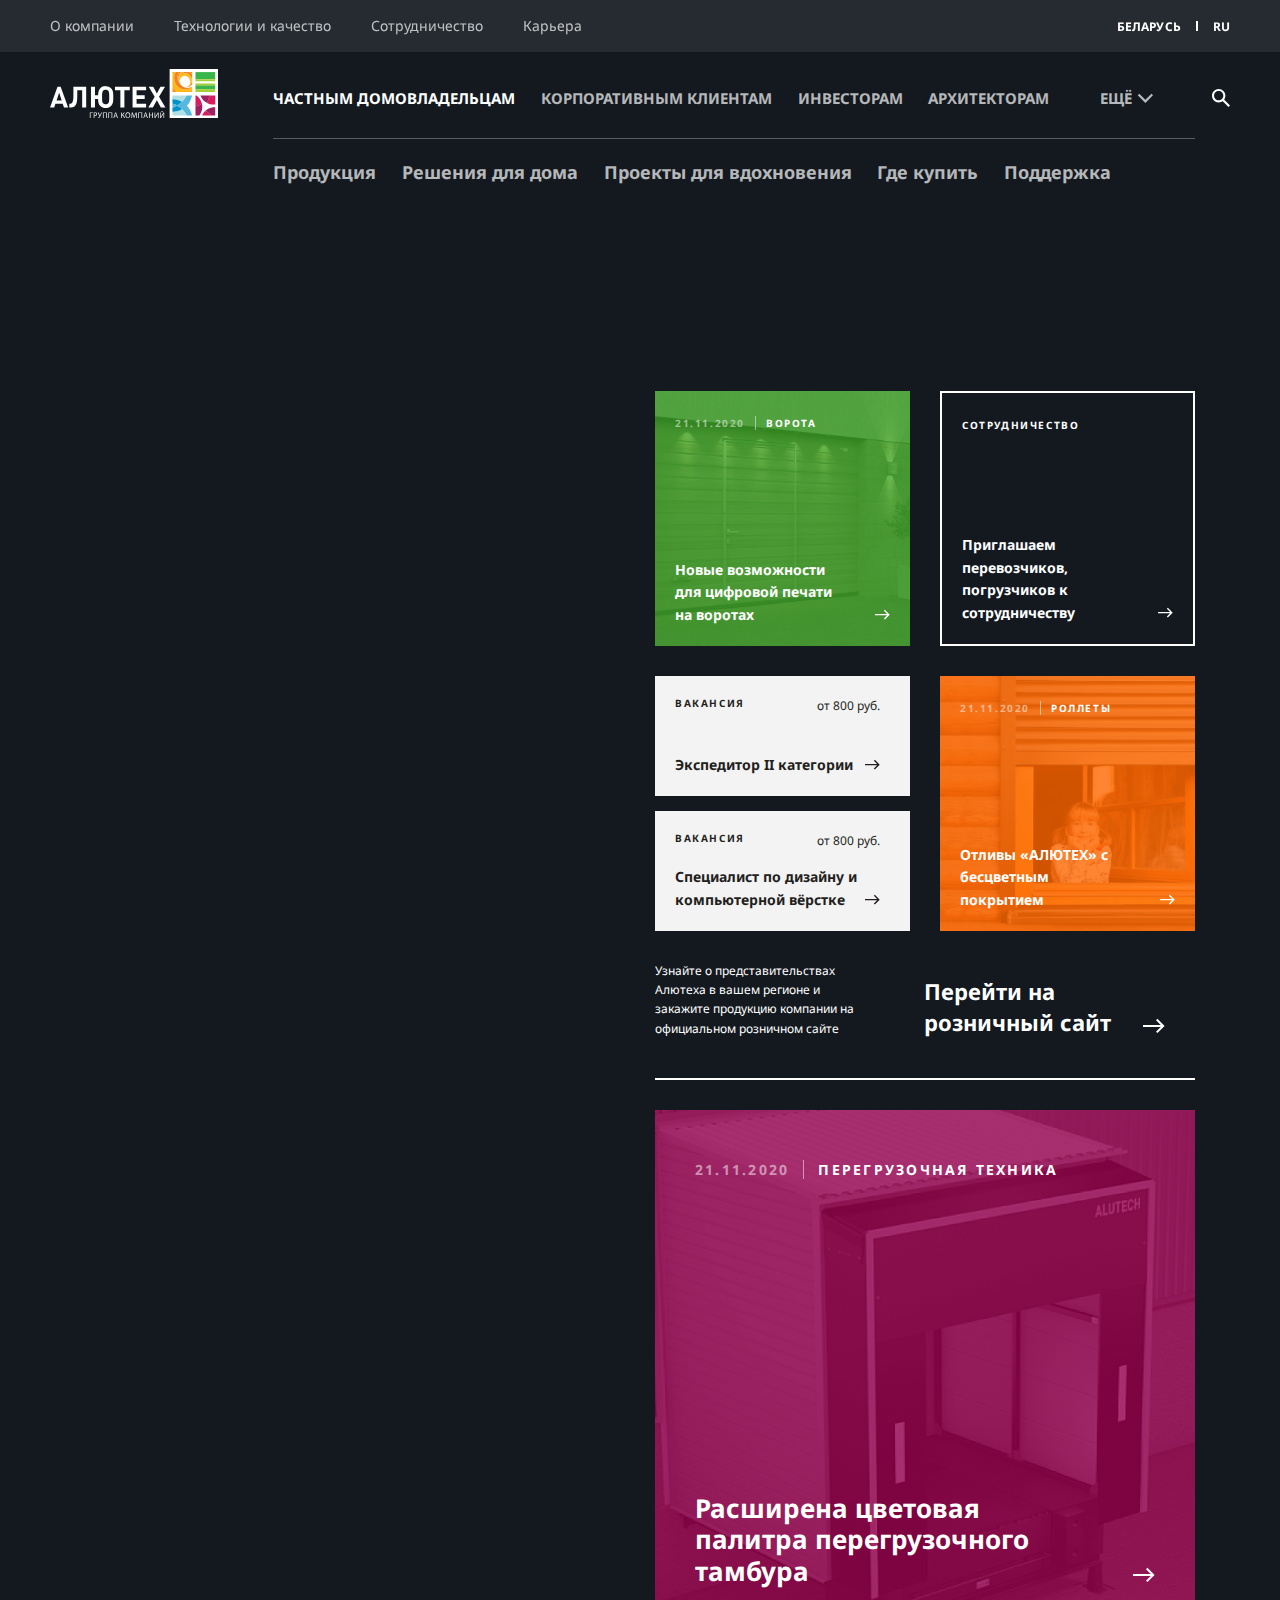
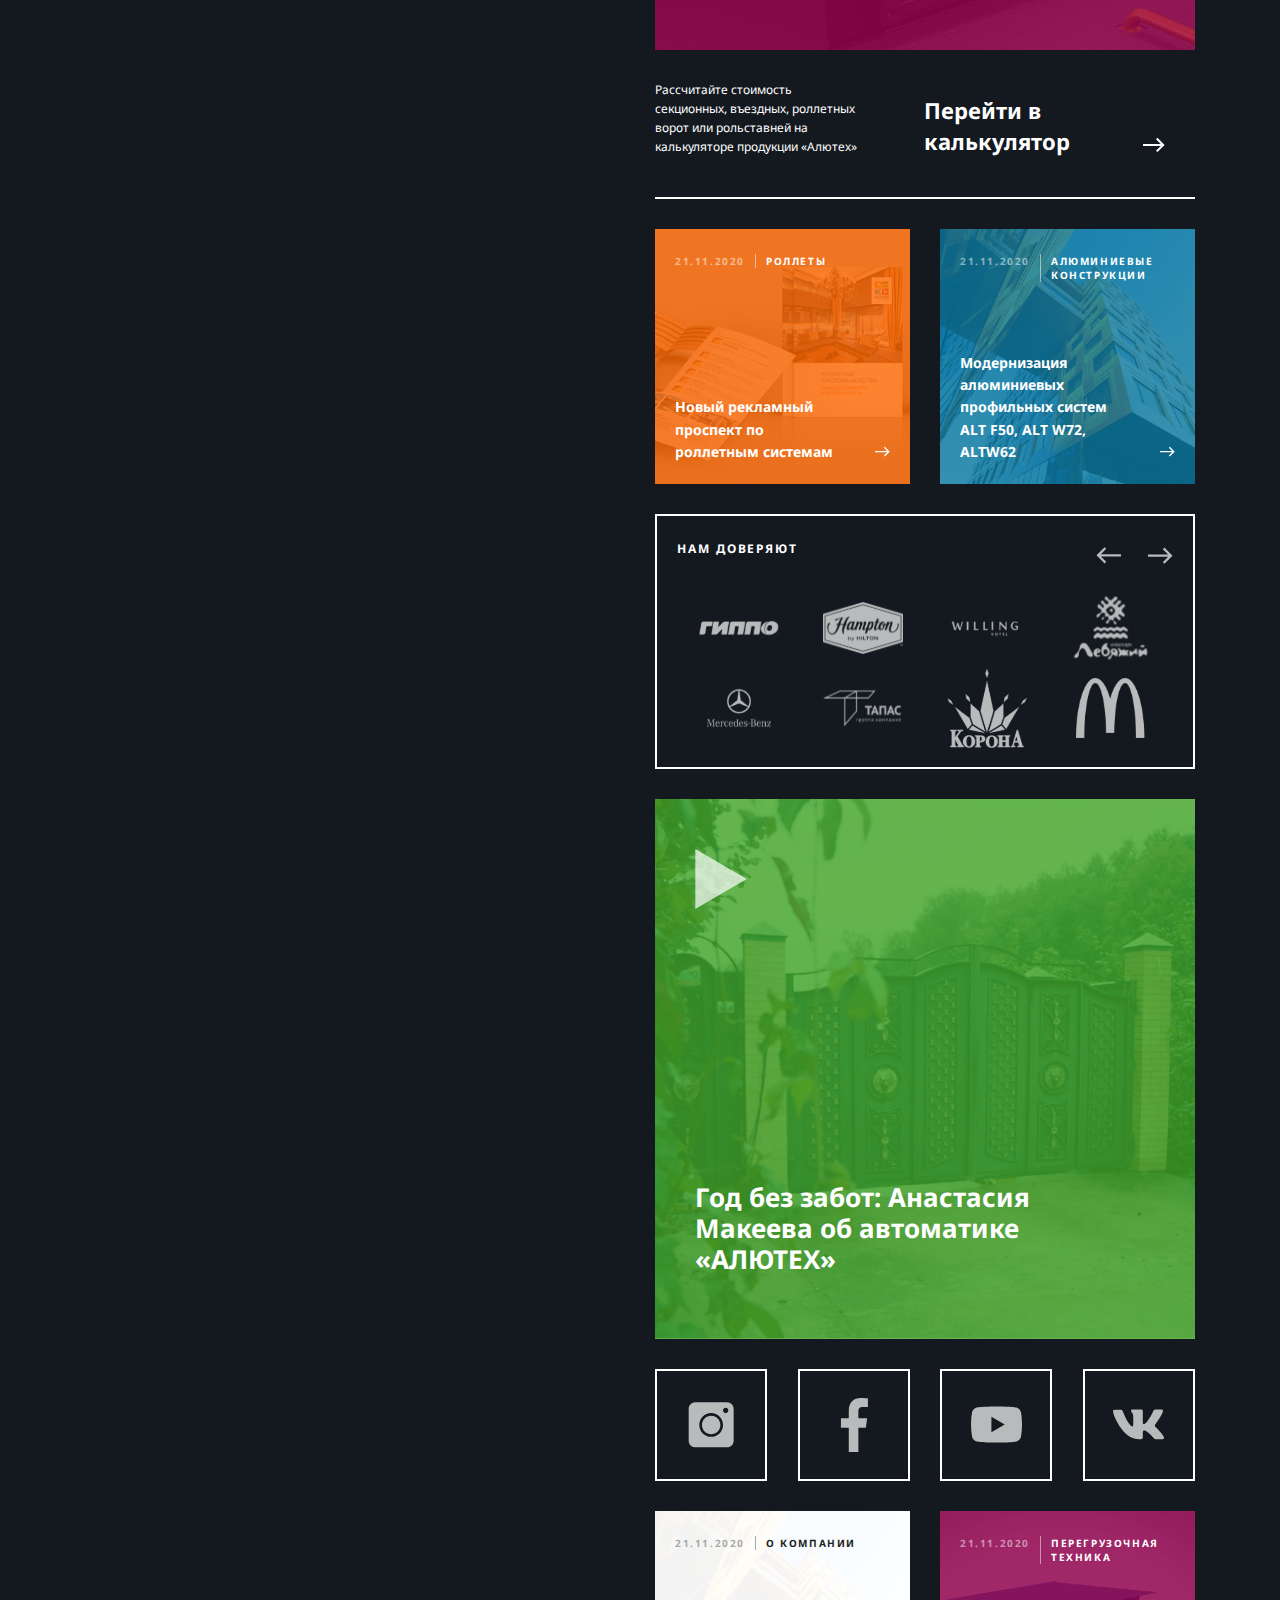
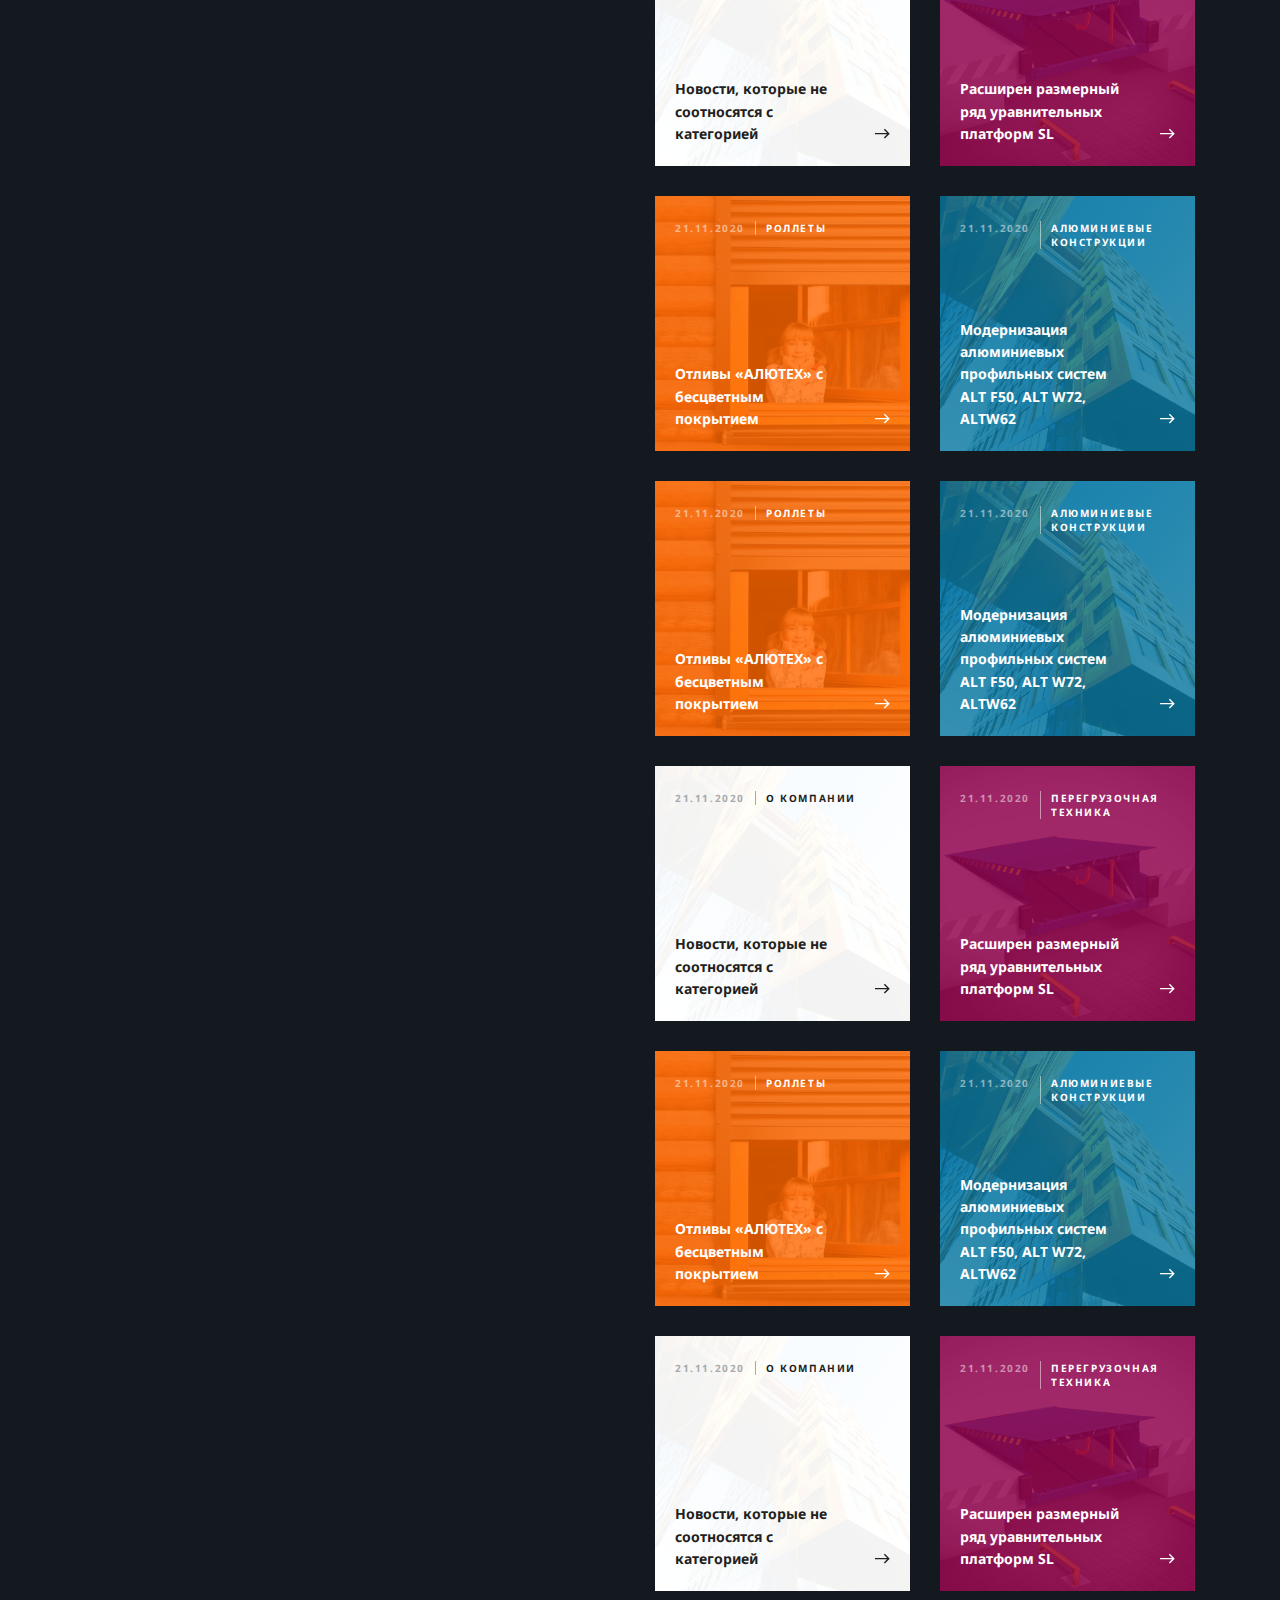
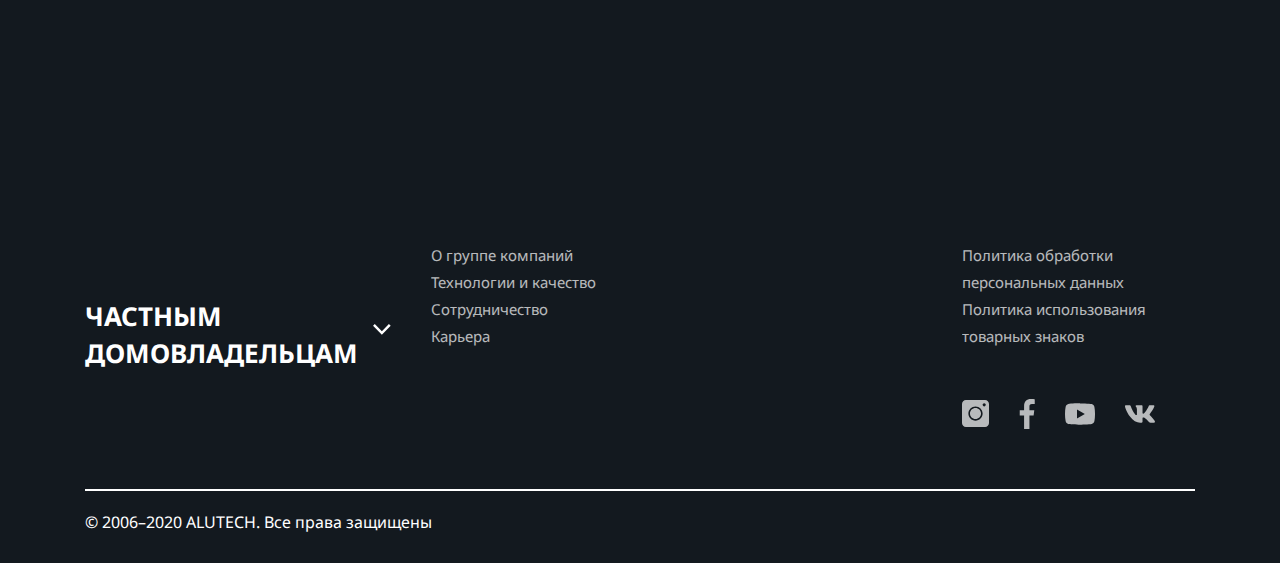
==== commit a50e81aa: "feat: add link to index page" ====
--- a/index.html
+++ b/index.html
@@ -1,4 +1,4 @@
-<!DOCTYPE html><html lang="en"><head><meta charset="utf-8"><title>Алютех</title><meta name="viewport" content="width=device-width, initial-scale=1.0"><link href="./assets/css/vendors.9f10491bd0ea72f48743.css" rel="stylesheet"><link href="./assets/css/app.9f10491bd0ea72f48743.css" rel="stylesheet"></head><body class="index-page"><div class="wrapper parallax"><div class="parallax__layer parallax__layer--back"><div class="bg_image bg_1"><div class="bg_gradient"><div class="container"><div class="main__left"><p class="left__theme bold">Продукт</p><p class="left__title text_h2">Исключительный комфорт</p><p class="left__description text_p2">Группа компаний &laquo;АЛЮТЕХ&raquo; информирует о&nbsp;выводе премиальной линейки защитных систем для особо взыскательных клиентов&nbsp;&mdash; роллет, гаражных и&nbsp;въездных ворот серии Prestige.</p></div></div></div></div><div class="bg_image bg_2"><div class="bg_gradient"><div class="container"><div class="main__left"><p class="left__theme bold">ПРОЕКТ</p><p class="left__title text_h2">Жилой комплекс бизнес-класса</p><p class="left__description text_p2">Жилой комплекс &laquo;Маяковский&raquo; в&nbsp;Войковском районе Москвы представляет собой высотный проект бизнес-класса, который состоит из&nbsp;трех многоквартирных новостроек.</p></div></div></div></div><div class="bg_image bg_4"><div class="bg_gradient"><div class="container"><div class="main__left"><p class="left__theme bold">мероприятия</p><p class="left__title text_h2">Покоряя Америку</p><p class="left__description text_p2">19&ndash;20 марта в&nbsp;Нью-Йорке проходила международная строітельная выставка New York Build 2018. Группа компаний &laquo;АЛЮТЕХ&raquo; приняла участие в&nbsp;данном мероприятии совместно со&nbsp;своим партнёром&nbsp;&mdash; компанией Avrams Inc. (нью-Йорк).</p></div></div></div></div><div class="bg_image bg_5"><div class="bg_gradient"><div class="container"><div class="main__left last_block"><p class="left__theme bold">Технологии</p><p class="left__title text_h2">Бесконечные возможности для индивидуальных решений</p><p class="left__description text_p2">Новая технология&nbsp;&mdash; ультрафиолетовая печать. Выбирайте рисунок для ворот из&nbsp;дизайнерской коллекции или предлагайте свои варианты.</p></div></div></div></div></div><div class="parallax__layer parallax__layer--base" id="app"><header><div class="header__top for__pc"><ul class="top-menu__left"><li class="top-menu__left-item"><a class="top-menu__link">О компании</a></li><li class="top-menu__left-item"><a class="top-menu__link">Технологии и качество</a></li><li class="top-menu__left-item"><a class="top-menu__link">Сотрудничество</a></li><li class="top-menu__left-item"><a class="top-menu__link">Карьера</a></li></ul><div class="top-menu__right"><div class="dropdown"></div><div class="top-menu__right-item bold dropdown"><a class="dropdown-toggle" href="#" role="button" id="dropdownMenuCountry" data-bs-toggle="dropdown" aria-expanded="false">Беларусь</a><ul class="dropdown-menu dropdown-country" aria-labelledby="dropdownMenuCountry"><li><a class="selected dropdown-item" href="#">БЕЛАРУСЬ</a></li><li><a class="dropdown-item" href="#">УКРАИНА</a></li><li><a class="dropdown-item dropdown-item-not-margin" href="#">РОССИЯ</a></li></ul></div><div class="top-menu__right-gap"></div><div class="dropdown"></div><div class="top-menu__right-item bold dropdown"><a class="dropdown-toggle" href="#" role="button" id="dropdownMenuLang" data-bs-toggle="dropdown" aria-expanded="false">RU</a><ul class="dropdown-menu dropdown-lang" aria-labelledby="dropdownMenuLang"><li><a class="selected dropdown-item" href="#">RU</a></li><li><a class="dropdown-item" href="#">EN</a></li><li><a class="dropdown-item dropdown-item-not-margin" href="#">DE</a></li></ul></div></div></div><div class="header__main for__pc"><div class="header__logo"><img src="./assets/img/logo.svg"></div><div class="header__main-menu container"><div class="header__main-menu-block"><div class="header__main-line"><div class="header__main-menu-item ind-householders"><div class="dropdown"><a class="bold" href="/">ЧАСТНЫМ ДОМОВЛАДЕЛЬЦАМ</a><p class="bold instead__link">ЧАСТНЫМ ДОМОВЛАДЕЛЬЦАМ</p></div></div><div class="header__search-input"><input class="search-input" type="text"></div><ul class="header__main-menu-items"><li class="header__main-menu-item"><a class="bold">КОРПОРАТИВНЫМ КЛИЕНТАМ</a></li><li class="header__main-menu-item"><a class="bold">ИНВЕСТОРАМ</a></li><li class="header__main-menu-item"><a class="bold">АРХИТЕКТОРАМ</a></li><li class="header__main-menu-item ind-processors"><a class="bold sm-desc-hide" href="/index-processors.html">ПЕРЕРАБОТЧИКАМ АПС</a><p class="bold instead__link sm-desc-hide"> ПЕРЕРАБОТЧИКАМ АПС</p></li><li class="header__main-menu-item dropdown"><a class="bold dropdown-toggle" href="#" role="button" id="dropdownMenuActivity" data-bs-toggle="dropdown" aria-expanded="false">ЕЩЁ<svg width="16" height="16" viewBox="0 0 16 16" fill="none" xmlns="http://www.w3.org/2000/svg">
+<!DOCTYPE html><html lang="en"><head><meta charset="utf-8"><title>Алютех</title><meta name="viewport" content="width=device-width, initial-scale=1.0"><link href="./assets/css/vendors.a4156c1321512d9f3cb5.css" rel="stylesheet"><link href="./assets/css/app.a4156c1321512d9f3cb5.css" rel="stylesheet"></head><body class="index-page"><div class="wrapper"><div id="app"><header><div class="header__top for__pc"><ul class="top-menu__left"><li class="top-menu__left-item"><a class="top-menu__link">О компании</a></li><li class="top-menu__left-item"><a class="top-menu__link">Технологии и качество</a></li><li class="top-menu__left-item"><a class="top-menu__link">Сотрудничество</a></li><li class="top-menu__left-item"><a class="top-menu__link">Карьера</a></li></ul><div class="top-menu__right"><div class="dropdown"></div><div class="top-menu__right-item bold dropdown"><a class="dropdown-toggle" href="#" role="button" id="dropdownMenuCountry" data-bs-toggle="dropdown" aria-expanded="false">Беларусь</a><ul class="dropdown-menu dropdown-country" aria-labelledby="dropdownMenuCountry"><li><a class="selected dropdown-item" href="#">БЕЛАРУСЬ</a></li><li><a class="dropdown-item" href="#">УКРАИНА</a></li><li><a class="dropdown-item dropdown-item-not-margin" href="#">РОССИЯ</a></li></ul></div><div class="top-menu__right-gap"></div><div class="dropdown"></div><div class="top-menu__right-item bold dropdown"><a class="dropdown-toggle" href="#" role="button" id="dropdownMenuLang" data-bs-toggle="dropdown" aria-expanded="false">RU</a><ul class="dropdown-menu dropdown-lang" aria-labelledby="dropdownMenuLang"><li><a class="selected dropdown-item" href="#">RU</a></li><li><a class="dropdown-item" href="#">EN</a></li><li><a class="dropdown-item dropdown-item-not-margin" href="#">DE</a></li></ul></div></div></div><div class="header__main for__pc"><div class="header__logo"><img src="./assets/img/logo.svg"></div><div class="header__main-menu container"><div class="header__main-menu-block"><div class="header__main-line"><div class="header__main-menu-item ind-householders"><a class="bold" href="/">ЧАСТНЫМ ДОМОВЛАДЕЛЬЦАМ</a><p class="bold instead__link">ЧАСТНЫМ ДОМОВЛАДЕЛЬЦАМ</p></div><div class="header__search-input"><input class="search-input" type="text"></div><ul class="header__main-menu-items"><li class="header__main-menu-item"><a class="bold">КОРПОРАТИВНЫМ КЛИЕНТАМ</a></li><li class="header__main-menu-item"><a class="bold">ИНВЕСТОРАМ</a></li><li class="header__main-menu-item"><a class="bold">АРХИТЕКТОРАМ</a></li><li class="header__main-menu-item ind-processors"><a class="bold sm-desc-hide" href="/index-processors.html">ПЕРЕРАБОТЧИКАМ АПС</a><p class="bold instead__link sm-desc-hide"> ПЕРЕРАБОТЧИКАМ АПС</p></li><li class="header__main-menu-item dropdown"><a class="bold dropdown-toggle" href="#" role="button" id="dropdownMenuActivity" data-bs-toggle="dropdown" aria-expanded="false">ЕЩЁ<svg width="16" height="16" viewBox="0 0 16 16" fill="none" xmlns="http://www.w3.org/2000/svg">
 <path d="M8.37854 12.84L14.4757 6.7428L16 8.26709L8.37854 15.8886L0.757077 8.26709L2.28137 6.7428L8.37854 12.84Z" fill="white" fill-opacity="0.7"/>
 </svg><ul class="dropdown-menu dropdown-act" aria-labelledby="dropdownMenuActivity"><li class="header__main-menu-item ind-processors"><a class="dropdown-item sm-desc-show" href="/index-processors.html">ПЕРЕРАБОТЧИКАМ АПС</a><p class="bold instead__link in-drop sm-desc-show"> ПЕРЕРАБОТЧИКАМ АПС</p></li><li class="header__main-menu-item"><a class="dropdown-item dropdown-item-not-margin" href="#">ДИЛЕРАМ РВА</a></li></ul></a></li></ul></div><div class="header__under-menu"><div class="header__under-menu-item dropdown"><a class="bold dropdown-toggle" href="#" role="button" id="dropdownMenuProducts" data-bs-toggle="dropdown" aria-expanded="false">Продукция<div class="header__products-menu dropdown-menu dropdown-products" aria-labelledby="dropdownMenuProducts"><ul class="header__products-menu-items"><li class="header__products-menu-item"><p class="header__products-menu-item-title">Секционные ворота</p></li><li class="header__products-menu-item"><a>Секционные гаражные ворота</a></li><li class="header__products-menu-item"><a>Панорамные ворота</a></li><li class="header__products-menu-item"><a>Промышленные ворота</a></li></ul><ul class="header__products-menu-items"><li class="header__products-menu-item"><p class="header__products-menu-item-title">Роллетные системы</p></li><li class="header__products-menu-item"><a>Секционные гаражные ворота</a></li><li class="header__products-menu-item"><a>Панорамные ворота</a></li><li class="header__products-menu-item"><a>Промышленные ворота</a></li></ul><ul class="header__products-menu-items"><li class="header__products-menu-item"><p class="header__products-menu-item-title">Аллюминиевые конструкции</p></li><li class="header__products-menu-item"><a>Секционные гаражные ворота</a></li><li class="header__products-menu-item"><a>Панорамные ворота</a></li><li class="header__products-menu-item"><a>Промышленные ворота</a></li></ul></div></a></div><ul class="header__under-menu-items"><li class="header__under-menu-item householders"><a class="bold">Решения для дома</a></li><li class="header__under-menu-item householders"><a class="bold">Проекты для вдохновения</a></li><li class="header__under-menu-item householders"><a class="bold">Где купить</a></li><li class="header__under-menu-item householders"><a class="bold">Поддержка</a></li><li class="header__under-menu-item processors"><a class="bold">Решения для дома и бизнеса</a></li><li class="header__under-menu-item processors"><a class="bold">Проекты для вдохновения</a></li></ul></div></div></div><div class="header__search header__search-button"><svg width="20" height="20" viewBox="0 0 20 20" fill="none" xmlns="http://www.w3.org/2000/svg">
 <path d="M13.3848 11.6695L13.0263 12.2201L13.0703 12.2642C14.191 10.9663 14.8656 9.27959 14.8656 7.43284C14.8656 3.32762 11.538 0 7.43284 0C3.32767 0 0 3.32762 0 7.43284C0 11.5381 3.32762 14.8657 7.43284 14.8657C9.27959 14.8657 10.9663 14.191 12.2642 13.0761L11.6753 13.3905L18.2962 20L20 18.2962L13.3848 11.6695ZM7.43284 12.5786C4.59123 12.5786 2.28704 10.2744 2.28704 7.43284C2.28704 4.59123 4.59123 2.28704 7.43284 2.28704C10.2744 2.28704 12.5786 4.59123 12.5786 7.43284C12.5786 10.2744 10.2744 12.5786 7.43284 12.5786Z" fill="white"/>
@@ -10,13 +10,7 @@
 <rect width="20" height="2.57143" fill="#231F20"/>
 <rect y="7.71436" width="20" height="2.57143" fill="#231F20"/>
 <rect y="15.4285" width="20" height="2.57143" fill="#231F20"/>
-</svg></div><div class="dropdown-mob-all-menu dropdown-menu" aria-labelledby="dropdownMenuAllMob"><div class="container"><div class="dropdown__top"> <ul class="dropdown__top-left"><li class="header__products-menu-item"><a>О группе компаний</a></li><li class="header__products-menu-item"><a>Технологии и качество</a></li><li class="header__products-menu-item"><a>Сотрудничество</a></li><li class="header__products-menu-item"><a>Карьера</a></li></ul><div class="top-menu__right"><div class="dropdown"></div><div class="top-menu__right-item bold dropdown"><a class="dropdown-toggle" href="#" role="button" id="dropdownMenuCountry" data-bs-toggle="dropdown" aria-expanded="false">Беларусь</a><ul class="dropdown-menu dropdown-country" aria-labelledby="dropdownMenuCountry"><li><a class="selected dropdown-item" href="#">БЕЛАРУСЬ</a></li><li><a class="dropdown-item" href="#">УКРАИНА</a></li><li><a class="dropdown-item dropdown-item-not-margin" href="#">РОССИЯ</a></li></ul></div><div class="top-menu__right-gap"></div><div class="dropdown"></div><div class="top-menu__right-item bold dropdown"><a class="dropdown-toggle" href="#" role="button" id="dropdownMenuLang" data-bs-toggle="dropdown" aria-expanded="false">RU</a><ul class="dropdown-menu dropdown-lang" aria-labelledby="dropdownMenuLang"><li><a class="selected dropdown-item" href="#">RU</a></li><li><a class="dropdown-item" href="#">EN</a></li><li><a class="dropdown-item dropdown-item-not-margin" href="#">DE</a></li></ul></div></div></div><div class="dropdown__bottom"><div class="dropdown__bottom-left"><div class="list-group list-product-mobile" id="list-tab" role="tablist">
-<a class="dropdown__bottom-left-item list-group-item list-group-item-action active" id="list-home-list" data-toggle="list" href="#list-instruction" role="tab">Продукция</a>
-</div><a class="dropdown__bottom-left-item" href="#">Решения для дома </a><a class="dropdown__bottom-left-item" href="#">Проекты для вдохновения</a><a class="dropdown__bottom-left-item" href="#">Поддержка</a><a class="dropdown__bottom-left-item" href="#">Где купить</a></div><div class="dropdown__bottom-right"><div class="tab-content" id="nav-tabContent"><div class="tab-pane fade show active" id="list-instruction" role="tabpanel"><div class="dropdown__links"><a class="dropdown__link-header" data-bs-toggle="collapse" href="#multiCollapseExample1">Секционные ворота</a><div class="collapse multi-collapse" id="multiCollapseExample1"><div class="collapse-list"><a class="dropdown__bottom-left-item" href="#">Проекты для вдохновения</a><a class="dropdown__bottom-left-item" href="#">Поддержка</a><a class="dropdown__bottom-left-item" href="#">Где купить</a></div></div><a class="dropdown__link-header" data-bs-toggle="collapse" href="#multiCollapseExample2">Секционные ворота</a><div class="collapse multi-collapse" id="multiCollapseExample2"><div class="collapse-list"><a class="dropdown__bottom-left-item" href="#">Проекты для вдохновения</a><a class="dropdown__bottom-left-item" href="#">Поддержка</a><a class="dropdown__bottom-left-item" href="#">Где купить</a></div></div></div></div></div></div></div></div></div></div></div></div></div></header><div class="content-wrapper"><div class="main-content container"><section class="main__item"><div class="main__left"></div><div class="main__right"><div class="main-slider__mob swiper-container"><div class="main-slider swiper-wrapper"> <div class="main-slider-item bg_1 swiper-slide"><div class="main__slider-content"><div class="main__slider-title text_desc1">Продукт</div><div class="main__slider-text text_h2">Исключительный комфорт</div><div class="main__slider-desc text_p2">Группа компаний «АЛЮТЕХ» информирует о выводе премиальной линейки защитных систем для особо взыскательных клиентов — роллет, гаражных и въездных ворот серии Prestige.</div><div class="main__slider-nav"></div></div></div><div class="main-slider-item bg_2 swiper-slide"><div class="main__slider-content"><div class="main__slider-title text_desc1">ПРОЕКТ</div><div class="main__slider-text text_h2">Жилой комплекс бизнес-класса</div><div class="main__slider-desc text_p2">Жилой комплекс «Маяковский» в Войковском районе Москвы представляет собой высотный проект бизнес-класса, который состоит из трех многоквартирных новостроек. </div></div></div><div class="main-slider-item bg_3 swiper-slide"><div class="main__slider-content"><div class="main__slider-title text_desc1">мероприятия</div><div class="main__slider-text text_h2">Покоряя Америку</div><div class="main__slider-desc text_p2">19–20 марта в Нью-Йорке проходила международная строітельная выставка New York Build 2018. Группа компаний «АЛЮТЕХ» приняла участие в данном мероприятии совместно со своим партнёром — компанией Avrams Inc. (нью-Йорк).</div></div></div><div class="main-slider-item bg_4 swiper-slide"><div class="main__slider-content"><div class="main__slider-title text_desc1">Технологии</div><div class="main__slider-text text_h2">Бесконечные возможности для индивидуальных решений</div><div class="main__slider-desc text_p2">Новая технология — ультрафиолетовая печать. Выбирайте рисунок для ворот из дизайнерской коллекции или предлагайте свои варианты.</div></div></div><div class="main-slider-item bg_5 swiper-slide"><div class="main__slider-content"><div class="main__slider-title text_desc1">Производство</div><div class="main__slider-text text_h2">Лидер в СНГ</div><div class="main__slider-desc text_p2">&laquo;АлюминТехно&raquo;&nbsp;&mdash; один из&nbsp;крупнейших заводов СНГ по&nbsp;производству, порошковой окраске и&nbsp;анодированию алюминиевых профилей.</div></div></div></div><div class="swiper-pagination"></div><div class="main__slider-nav"><div class="main__slider-prev"> <svg width="24" height="17" viewBox="0 0 24 17" fill="none" xmlns="http://www.w3.org/2000/svg">
-<path d="M23.865 7.68052L23.865 9.86423L4.2116 9.86423L9.35893 15.0116L7.79913 16.5713L0.000157662 8.77238L7.79913 0.973407L9.35892 2.5332L4.2116 7.68052L23.865 7.68052Z" fill="white"/>
-</svg></div><div class="main__slider-next"><svg width="24" height="17" viewBox="0 0 24 17" fill="none" xmlns="http://www.w3.org/2000/svg">
-<path d="M-0.320089 7.1356L-0.32009 9.31931L19.3333 9.31931L14.186 14.4666L15.7458 16.0264L23.5448 8.22746L15.7458 0.428485L14.186 1.98828L19.3333 7.1356L-0.320089 7.1356Z" fill="white"/>
-</svg></div></div></div><a class="b_margin_right order1" href="#"><div class="b_foto b_foto_1"></div><div class="b_green"><div class="ordinary__block"><div class="ordinary__content"><div class="ordinary__top"><p class="ordinary__date">21.11.2020</p><p class="ordinary__title">ВОРОТА</p></div><div class="ordinary__bottom"><p class="ordinary__desc text_h5">Новые возможности для цифровой печати на воротах</p><div class="ordinary__arrow arrow_anim"><svg width="25" height="17" viewBox="0 0 25 17" fill="none" xmlns="http://www.w3.org/2000/svg">
+</svg></div></div></div></div></div></header><div class="content-wrapper"><div class="main-content container"><section class="main__item"><div class="main__left"></div><div class="main__right"><a class="b_margin_right order1" href="#"><div class="b_foto b_foto_1"></div><div class="b_green"><div class="ordinary__block"><div class="ordinary__content"><div class="ordinary__top"><p class="ordinary__date">21.11.2020</p><p class="ordinary__title">ВОРОТА</p></div><div class="ordinary__bottom"><p class="ordinary__desc text_h5">Новые возможности для цифровой печати на воротах</p><div class="ordinary__arrow arrow_anim"><svg width="25" height="17" viewBox="0 0 25 17" fill="none" xmlns="http://www.w3.org/2000/svg">
 <path d="M-0.333588 7.59971L-0.333589 9.87441L20.1387 9.87442L14.7769 15.2362L16.4017 16.861L24.5256 8.73707L16.4017 0.613137L14.7769 2.23792L20.1387 7.59972L-0.333588 7.59971Z" fill="white"/>
 </svg></div></div></div></div></div></a><a class="b_boarder order1" href="#"><div class="ordinary__block"><div class="ordinary__content"><div class="ordinary__top"><p class="ordinary__title">СОТРУДНИЧЕСТВО</p></div><div class="ordinary__bottom"><p class="ordinary__desc text_h5">Приглашаем перевозчиков, погрузчиков к сотрудничеству</p><div class="ordinary__arrow arrow_anim"><svg width="25" height="17" viewBox="0 0 25 17" fill="none" xmlns="http://www.w3.org/2000/svg">
 <path d="M-0.333588 7.59971L-0.333589 9.87441L20.1387 9.87442L14.7769 15.2362L16.4017 16.861L24.5256 8.73707L16.4017 0.613137L14.7769 2.23792L20.1387 7.59972L-0.333588 7.59971Z" fill="white"/>
@@ -78,6 +72,6 @@
 <path d="M-0.333588 7.59971L-0.333589 9.87441L20.1387 9.87442L14.7769 15.2362L16.4017 16.861L24.5256 8.73707L16.4017 0.613137L14.7769 2.23792L20.1387 7.59972L-0.333588 7.59971Z" fill="white"/>
 </svg></div></div></div></div></div></a><a class="order2" href="#"><div class="b_foto b_foto_7"></div><div class="b_purple"><div class="ordinary__block"><div class="ordinary__content"><div class="ordinary__top"><p class="ordinary__date">21.11.2020</p><p class="ordinary__title">ПЕРЕГРУЗОЧНАЯ ТЕХНИКА</p></div><div class="ordinary__bottom"><p class="ordinary__desc text_h5">Расширен размерный ряд уравнительных платформ SL</p><div class="ordinary__arrow arrow_anim"><svg width="25" height="17" viewBox="0 0 25 17" fill="none" xmlns="http://www.w3.org/2000/svg">
 <path d="M-0.333588 7.59971L-0.333589 9.87441L20.1387 9.87442L14.7769 15.2362L16.4017 16.861L24.5256 8.73707L16.4017 0.613137L14.7769 2.23792L20.1387 7.59972L-0.333588 7.59971Z" fill="white"/>
-</svg></div></div></div></div></div></a></div></section></div></div><footer><div class="container"><div class="footer__top"><div class="footer__collapse-block footer__row dropdown"><a class="footer__collapse dropdown-toggle selected" href="#" role="button" id="dropdownMenuFooter" data-bs-toggle="dropdown" aria-expanded="false"><p class="collapse-title">ЧАСТНЫМ<br>ДОМОВЛАДЕЛЬЦАМ</p><svg width="18" height="11" viewBox="0 0 18 11" fill="none" xmlns="http://www.w3.org/2000/svg">
+</svg></div></div></div></div></div></a></div></section></div></div><footer><div class="container"><div class="footer__top"><div class="footer__collapse-block dropdown"><a class="footer__collapse dropdown-toggle selected" href="#" role="button" id="dropdownMenuFooter" data-bs-toggle="dropdown" aria-expanded="false"><p class="collapse-title text_h4">ЧАСТНЫМ<br>ДОМОВЛАДЕЛЬЦАМ</p><svg width="18" height="11" viewBox="0 0 18 11" fill="none" xmlns="http://www.w3.org/2000/svg">
 <path d="M8.85972 7.13061L15.9196 0.0707236L17.6846 1.83569L8.85972 10.6605L0.0348704 1.8357L1.79984 0.070729L8.85972 7.13061Z" fill="white"/>
-</svg><ul class="dropdown-menu dropdown-act" aria-labelledby="dropdownMenuFooter"><li><a class="selected dropdown-item" href="#">ЧАСТНЫМ ДОМОВЛАДЕЛЬЦАМ</a></li><li><a class="dropdown-item" href="#">корпоративным клиентам</a></li><li><a class="dropdown-item" href="#">Инвесторам</a></li><li><a class="dropdown-item" href="#">Архитекторам</a></li><li><a class="dropdown-item" href="#">переработчикам АПС</a></li><li><a class="dropdown-item dropdown-item-not-margin" href="#">ДИЛЕРАМ РВА</a></li></ul></a></div><ul class="footer__top-menu"><li class="footer__row"><a>Продукция</a></li><li class="footer__row"><a>Реализованные проекты</a></li><li class="footer__row-no-gap"><a>Поддержка</a></li><li class="footer__row"><a>Решения для дома</a></li><li class="footer__row"><a>Где купить</a></li></ul></div><div class="footer__middle"><div class="footer__middle-menu first-row"><p class="footer__row"><a class="font_f22">О группе компаний</a></p><p class="footer__row"><a class="font_f22">Технологии и качество</a></p><p class="footer__row"><a class="font_f22">Сотрудничество</a></p><p class="footer__row"><a class="font_f22">Карьера</a></p></div><div class="footer__middle-menu second-row"><ul class="footer__social-items footer__row"><li><a> <img src="./assets/img/footer_insta.svg"></a></li><li><a><img src="./assets/img/footer_facebook.svg"></a></li><li><a><img src="./assets/img/footer_youtube.svg"></a></li><li><a><img src="./assets/img/footer_vk.svg"></a></li></ul></div><div class="footer__politics-block footer__row"><p class="footer__row-no-gap"><a class="font_f22">Политика обработки персональных данных</a></p><p class="footer__row-no-gap"><a class="font_f22">Политика использования товарных знаков</a></p></div></div><div class="footer__bottom"><p class="footer__rights-block">© 2006–2020 ALUTECH. Все права защищены</p></div></div></footer></div></div><script type="text/javascript" src="./assets/js/vendors.9f10491bd0ea72f48743.js"></script><script type="text/javascript" src="./assets/js/app.9f10491bd0ea72f48743.js"></script></body></html>+</svg><ul class="dropdown-menu dropdown-act" aria-labelledby="dropdownMenuFooter"><li><a class="selected dropdown-item" href="#">ЧАСТНЫМ ДОМОВЛАДЕЛЬЦАМ</a></li><li><a class="dropdown-item" href="#">корпоративным клиентам</a></li><li><a class="dropdown-item" href="#">Инвесторам</a></li><li><a class="dropdown-item" href="#">Архитекторам</a></li><li><a class="dropdown-item" href="#">переработчикам АПС</a></li><li><a class="dropdown-item dropdown-item-not-margin" href="#">ДИЛЕРАМ РВА</a></li></ul></a></div><div class="footer__middle"><div class="footer__middle-menu"><p class="footer__row"><a class="font_f22">О группе компаний</a></p><p class="footer__row"><a class="font_f22">Технологии и качество</a></p><p class="footer__row"><a class="font_f22">Сотрудничество</a></p><p class="footer__row"><a class="font_f22">Карьера</a></p></div></div><div class="footer__rigth-menu"><div class="footer__politics-block"><p><a class="font_f22">Политика обработки персональных данных</a></p><p><a class="font_f22">Политика использования товарных знаков</a></p></div><ul class="footer__social-items"><li><a> <img src="./assets/img/footer_insta.svg"></a></li><li><a><img src="./assets/img/footer_facebook.svg"></a></li><li><a><img src="./assets/img/footer_youtube.svg"></a></li><li><a><img src="./assets/img/footer_vk.svg"></a></li></ul></div></div><div class="footer__bottom"><p class="footer__rights-block">© 2006–2020 ALUTECH. Все права защищены</p></div></div></footer></div></div><script type="text/javascript" src="./assets/js/vendors.a4156c1321512d9f3cb5.js"></script><script type="text/javascript" src="./assets/js/app.a4156c1321512d9f3cb5.js"></script></body></html>--- a/assets/css/vendors.a4156c1321512d9f3cb5.css
+++ b/assets/css/vendors.a4156c1321512d9f3cb5.css
@@ -0,0 +1,533 @@
+/**
+ * Swiper 6.4.5
+ * Most modern mobile touch slider and framework with hardware accelerated transitions
+ * https://swiperjs.com
+ *
+ * Copyright 2014-2020 Vladimir Kharlampidi
+ *
+ * Released under the MIT License
+ *
+ * Released on: December 18, 2020
+ */
+
+@font-face {
+  font-family: 'swiper-icons';
+  src: url('data:application/font-woff;charset=utf-8;base64, [base64]//wADZ2x5ZgAAAywAAADMAAAD2MHtryVoZWFkAAABbAAAADAAAAA2E2+eoWhoZWEAAAGcAAAAHwAAACQC9gDzaG10eAAAAigAAAAZAAAArgJkABFsb2NhAAAC0AAAAFoAAABaFQAUGG1heHAAAAG8AAAAHwAAACAAcABAbmFtZQAAA/gAAAE5AAACXvFdBwlwb3N0AAAFNAAAAGIAAACE5s74hXjaY2BkYGAAYpf5Hu/j+W2+MnAzMYDAzaX6QjD6/4//Bxj5GA8AuRwMYGkAPywL13jaY2BkYGA88P8Agx4j+/8fQDYfA1AEBWgDAIB2BOoAeNpjYGRgYNBh4GdgYgABEMnIABJzYNADCQAACWgAsQB42mNgYfzCOIGBlYGB0YcxjYGBwR1Kf2WQZGhhYGBiYGVmgAFGBiQQkOaawtDAoMBQxXjg/wEGPcYDDA4wNUA2CCgwsAAAO4EL6gAAeNpj2M0gyAACqxgGNWBkZ2D4/wMA+xkDdgAAAHjaY2BgYGaAYBkGRgYQiAHyGMF8FgYHIM3DwMHABGQrMOgyWDLEM1T9/w8UBfEMgLzE////P/5//f/V/xv+r4eaAAeMbAxwIUYmIMHEgKYAYjUcsDAwsLKxc3BycfPw8jEQA/[base64]/uznmfPFBNODM2K7MTQ45YEAZqGP81AmGGcF3iPqOop0r1SPTaTbVkfUe4HXj97wYE+yNwWYxwWu4v1ugWHgo3S1XdZEVqWM7ET0cfnLGxWfkgR42o2PvWrDMBSFj/IHLaF0zKjRgdiVMwScNRAoWUoH78Y2icB/yIY09An6AH2Bdu/UB+yxopYshQiEvnvu0dURgDt8QeC8PDw7Fpji3fEA4z/PEJ6YOB5hKh4dj3EvXhxPqH/SKUY3rJ7srZ4FZnh1PMAtPhwP6fl2PMJMPDgeQ4rY8YT6Gzao0eAEA409DuggmTnFnOcSCiEiLMgxCiTI6Cq5DZUd3Qmp10vO0LaLTd2cjN4fOumlc7lUYbSQcZFkutRG7g6JKZKy0RmdLY680CDnEJ+UMkpFFe1RN7nxdVpXrC4aTtnaurOnYercZg2YVmLN/d/gczfEimrE/fs/bOuq29Zmn8tloORaXgZgGa78yO9/cnXm2BpaGvq25Dv9S4E9+5SIc9PqupJKhYFSSl47+Qcr1mYNAAAAeNptw0cKwkAAAMDZJA8Q7OUJvkLsPfZ6zFVERPy8qHh2YER+3i/BP83vIBLLySsoKimrqKqpa2hp6+jq6RsYGhmbmJqZSy0sraxtbO3sHRydnEMU4uR6yx7JJXveP7WrDycAAAAAAAH//wACeNpjYGRgYOABYhkgZgJCZgZNBkYGLQZtIJsFLMYAAAw3ALgAeNolizEKgDAQBCchRbC2sFER0YD6qVQiBCv/H9ezGI6Z5XBAw8CBK/m5iQQVauVbXLnOrMZv2oLdKFa8Pjuru2hJzGabmOSLzNMzvutpB3N42mNgZGBg4GKQYzBhYMxJLMlj4GBgAYow/P/PAJJhLM6sSoWKfWCAAwDAjgbRAAB42mNgYGBkAIIbCZo5IPrmUn0hGA0AO8EFTQAA') format('woff');
+  font-weight: 400;
+  font-style: normal;
+}
+:root {
+  --swiper-theme-color: #007aff;
+}
+.swiper-container {
+  margin-left: auto;
+  margin-right: auto;
+  position: relative;
+  overflow: hidden;
+  list-style: none;
+  padding: 0;
+  /* Fix of Webkit flickering */
+  z-index: 1;
+}
+.swiper-container-vertical > .swiper-wrapper {
+  flex-direction: column;
+}
+.swiper-wrapper {
+  position: relative;
+  width: 100%;
+  height: 100%;
+  z-index: 1;
+  display: flex;
+  transition-property: transform;
+  box-sizing: content-box;
+}
+.swiper-container-android .swiper-slide,
+.swiper-wrapper {
+  transform: translate3d(0px, 0, 0);
+}
+.swiper-container-multirow > .swiper-wrapper {
+  flex-wrap: wrap;
+}
+.swiper-container-multirow-column > .swiper-wrapper {
+  flex-wrap: wrap;
+  flex-direction: column;
+}
+.swiper-container-free-mode > .swiper-wrapper {
+  transition-timing-function: ease-out;
+  margin: 0 auto;
+}
+.swiper-slide {
+  flex-shrink: 0;
+  width: 100%;
+  height: 100%;
+  position: relative;
+  transition-property: transform;
+}
+.swiper-slide-invisible-blank {
+  visibility: hidden;
+}
+/* Auto Height */
+.swiper-container-autoheight,
+.swiper-container-autoheight .swiper-slide {
+  height: auto;
+}
+.swiper-container-autoheight .swiper-wrapper {
+  align-items: flex-start;
+  transition-property: transform, height;
+}
+/* 3D Effects */
+.swiper-container-3d {
+  perspective: 1200px;
+}
+.swiper-container-3d .swiper-wrapper,
+.swiper-container-3d .swiper-slide,
+.swiper-container-3d .swiper-slide-shadow-left,
+.swiper-container-3d .swiper-slide-shadow-right,
+.swiper-container-3d .swiper-slide-shadow-top,
+.swiper-container-3d .swiper-slide-shadow-bottom,
+.swiper-container-3d .swiper-cube-shadow {
+  transform-style: preserve-3d;
+}
+.swiper-container-3d .swiper-slide-shadow-left,
+.swiper-container-3d .swiper-slide-shadow-right,
+.swiper-container-3d .swiper-slide-shadow-top,
+.swiper-container-3d .swiper-slide-shadow-bottom {
+  position: absolute;
+  left: 0;
+  top: 0;
+  width: 100%;
+  height: 100%;
+  pointer-events: none;
+  z-index: 10;
+}
+.swiper-container-3d .swiper-slide-shadow-left {
+  background-image: linear-gradient(to left, rgba(0, 0, 0, 0.5), rgba(0, 0, 0, 0));
+}
+.swiper-container-3d .swiper-slide-shadow-right {
+  background-image: linear-gradient(to right, rgba(0, 0, 0, 0.5), rgba(0, 0, 0, 0));
+}
+.swiper-container-3d .swiper-slide-shadow-top {
+  background-image: linear-gradient(to top, rgba(0, 0, 0, 0.5), rgba(0, 0, 0, 0));
+}
+.swiper-container-3d .swiper-slide-shadow-bottom {
+  background-image: linear-gradient(to bottom, rgba(0, 0, 0, 0.5), rgba(0, 0, 0, 0));
+}
+/* CSS Mode */
+.swiper-container-css-mode > .swiper-wrapper {
+  overflow: auto;
+  scrollbar-width: none;
+  /* For Firefox */
+  -ms-overflow-style: none;
+  /* For Internet Explorer and Edge */
+}
+.swiper-container-css-mode > .swiper-wrapper::-webkit-scrollbar {
+  display: none;
+}
+.swiper-container-css-mode > .swiper-wrapper > .swiper-slide {
+  scroll-snap-align: start start;
+}
+.swiper-container-horizontal.swiper-container-css-mode > .swiper-wrapper {
+  scroll-snap-type: x mandatory;
+}
+.swiper-container-vertical.swiper-container-css-mode > .swiper-wrapper {
+  scroll-snap-type: y mandatory;
+}
+:root {
+  --swiper-navigation-size: 44px;
+  /*
+  --swiper-navigation-color: var(--swiper-theme-color);
+  */
+}
+.swiper-button-prev,
+.swiper-button-next {
+  position: absolute;
+  top: 50%;
+  width: calc(var(--swiper-navigation-size) / 44 * 27);
+  height: var(--swiper-navigation-size);
+  margin-top: calc(-1 * var(--swiper-navigation-size) / 2);
+  z-index: 10;
+  cursor: pointer;
+  display: flex;
+  align-items: center;
+  justify-content: center;
+  color: var(--swiper-navigation-color, var(--swiper-theme-color));
+}
+.swiper-button-prev.swiper-button-disabled,
+.swiper-button-next.swiper-button-disabled {
+  opacity: 0.35;
+  cursor: auto;
+  pointer-events: none;
+}
+.swiper-button-prev:after,
+.swiper-button-next:after {
+  font-family: swiper-icons;
+  font-size: var(--swiper-navigation-size);
+  text-transform: none !important;
+  letter-spacing: 0;
+  text-transform: none;
+  font-variant: initial;
+  line-height: 1;
+}
+.swiper-button-prev,
+.swiper-container-rtl .swiper-button-next {
+  left: 10px;
+  right: auto;
+}
+.swiper-button-prev:after,
+.swiper-container-rtl .swiper-button-next:after {
+  content: 'prev';
+}
+.swiper-button-next,
+.swiper-container-rtl .swiper-button-prev {
+  right: 10px;
+  left: auto;
+}
+.swiper-button-next:after,
+.swiper-container-rtl .swiper-button-prev:after {
+  content: 'next';
+}
+.swiper-button-prev.swiper-button-white,
+.swiper-button-next.swiper-button-white {
+  --swiper-navigation-color: #ffffff;
+}
+.swiper-button-prev.swiper-button-black,
+.swiper-button-next.swiper-button-black {
+  --swiper-navigation-color: #000000;
+}
+.swiper-button-lock {
+  display: none;
+}
+:root {
+  /*
+  --swiper-pagination-color: var(--swiper-theme-color);
+  */
+}
+.swiper-pagination {
+  position: absolute;
+  text-align: center;
+  transition: 300ms opacity;
+  transform: translate3d(0, 0, 0);
+  z-index: 10;
+}
+.swiper-pagination.swiper-pagination-hidden {
+  opacity: 0;
+}
+/* Common Styles */
+.swiper-pagination-fraction,
+.swiper-pagination-custom,
+.swiper-container-horizontal > .swiper-pagination-bullets {
+  bottom: 10px;
+  left: 0;
+  width: 100%;
+}
+/* Bullets */
+.swiper-pagination-bullets-dynamic {
+  overflow: hidden;
+  font-size: 0;
+}
+.swiper-pagination-bullets-dynamic .swiper-pagination-bullet {
+  transform: scale(0.33);
+  position: relative;
+}
+.swiper-pagination-bullets-dynamic .swiper-pagination-bullet-active {
+  transform: scale(1);
+}
+.swiper-pagination-bullets-dynamic .swiper-pagination-bullet-active-main {
+  transform: scale(1);
+}
+.swiper-pagination-bullets-dynamic .swiper-pagination-bullet-active-prev {
+  transform: scale(0.66);
+}
+.swiper-pagination-bullets-dynamic .swiper-pagination-bullet-active-prev-prev {
+  transform: scale(0.33);
+}
+.swiper-pagination-bullets-dynamic .swiper-pagination-bullet-active-next {
+  transform: scale(0.66);
+}
+.swiper-pagination-bullets-dynamic .swiper-pagination-bullet-active-next-next {
+  transform: scale(0.33);
+}
+.swiper-pagination-bullet {
+  width: 8px;
+  height: 8px;
+  display: inline-block;
+  border-radius: 100%;
+  background: #000;
+  opacity: 0.2;
+}
+button.swiper-pagination-bullet {
+  border: none;
+  margin: 0;
+  padding: 0;
+  box-shadow: none;
+  -webkit-appearance: none;
+     -moz-appearance: none;
+          appearance: none;
+}
+.swiper-pagination-clickable .swiper-pagination-bullet {
+  cursor: pointer;
+}
+.swiper-pagination-bullet-active {
+  opacity: 1;
+  background: var(--swiper-pagination-color, var(--swiper-theme-color));
+}
+.swiper-container-vertical > .swiper-pagination-bullets {
+  right: 10px;
+  top: 50%;
+  transform: translate3d(0px, -50%, 0);
+}
+.swiper-container-vertical > .swiper-pagination-bullets .swiper-pagination-bullet {
+  margin: 6px 0;
+  display: block;
+}
+.swiper-container-vertical > .swiper-pagination-bullets.swiper-pagination-bullets-dynamic {
+  top: 50%;
+  transform: translateY(-50%);
+  width: 8px;
+}
+.swiper-container-vertical > .swiper-pagination-bullets.swiper-pagination-bullets-dynamic .swiper-pagination-bullet {
+  display: inline-block;
+  transition: 200ms transform, 200ms top;
+}
+.swiper-container-horizontal > .swiper-pagination-bullets .swiper-pagination-bullet {
+  margin: 0 4px;
+}
+.swiper-container-horizontal > .swiper-pagination-bullets.swiper-pagination-bullets-dynamic {
+  left: 50%;
+  transform: translateX(-50%);
+  white-space: nowrap;
+}
+.swiper-container-horizontal > .swiper-pagination-bullets.swiper-pagination-bullets-dynamic .swiper-pagination-bullet {
+  transition: 200ms transform, 200ms left;
+}
+.swiper-container-horizontal.swiper-container-rtl > .swiper-pagination-bullets-dynamic .swiper-pagination-bullet {
+  transition: 200ms transform, 200ms right;
+}
+/* Progress */
+.swiper-pagination-progressbar {
+  background: rgba(0, 0, 0, 0.25);
+  position: absolute;
+}
+.swiper-pagination-progressbar .swiper-pagination-progressbar-fill {
+  background: var(--swiper-pagination-color, var(--swiper-theme-color));
+  position: absolute;
+  left: 0;
+  top: 0;
+  width: 100%;
+  height: 100%;
+  transform: scale(0);
+  transform-origin: left top;
+}
+.swiper-container-rtl .swiper-pagination-progressbar .swiper-pagination-progressbar-fill {
+  transform-origin: right top;
+}
+.swiper-container-horizontal > .swiper-pagination-progressbar,
+.swiper-container-vertical > .swiper-pagination-progressbar.swiper-pagination-progressbar-opposite {
+  width: 100%;
+  height: 4px;
+  left: 0;
+  top: 0;
+}
+.swiper-container-vertical > .swiper-pagination-progressbar,
+.swiper-container-horizontal > .swiper-pagination-progressbar.swiper-pagination-progressbar-opposite {
+  width: 4px;
+  height: 100%;
+  left: 0;
+  top: 0;
+}
+.swiper-pagination-white {
+  --swiper-pagination-color: #ffffff;
+}
+.swiper-pagination-black {
+  --swiper-pagination-color: #000000;
+}
+.swiper-pagination-lock {
+  display: none;
+}
+/* Scrollbar */
+.swiper-scrollbar {
+  border-radius: 10px;
+  position: relative;
+  -ms-touch-action: none;
+  background: rgba(0, 0, 0, 0.1);
+}
+.swiper-container-horizontal > .swiper-scrollbar {
+  position: absolute;
+  left: 1%;
+  bottom: 3px;
+  z-index: 50;
+  height: 5px;
+  width: 98%;
+}
+.swiper-container-vertical > .swiper-scrollbar {
+  position: absolute;
+  right: 3px;
+  top: 1%;
+  z-index: 50;
+  width: 5px;
+  height: 98%;
+}
+.swiper-scrollbar-drag {
+  height: 100%;
+  width: 100%;
+  position: relative;
+  background: rgba(0, 0, 0, 0.5);
+  border-radius: 10px;
+  left: 0;
+  top: 0;
+}
+.swiper-scrollbar-cursor-drag {
+  cursor: move;
+}
+.swiper-scrollbar-lock {
+  display: none;
+}
+.swiper-zoom-container {
+  width: 100%;
+  height: 100%;
+  display: flex;
+  justify-content: center;
+  align-items: center;
+  text-align: center;
+}
+.swiper-zoom-container > img,
+.swiper-zoom-container > svg,
+.swiper-zoom-container > canvas {
+  max-width: 100%;
+  max-height: 100%;
+  object-fit: contain;
+}
+.swiper-slide-zoomed {
+  cursor: move;
+}
+/* Preloader */
+:root {
+  /*
+  --swiper-preloader-color: var(--swiper-theme-color);
+  */
+}
+.swiper-lazy-preloader {
+  width: 42px;
+  height: 42px;
+  position: absolute;
+  left: 50%;
+  top: 50%;
+  margin-left: -21px;
+  margin-top: -21px;
+  z-index: 10;
+  transform-origin: 50%;
+  animation: swiper-preloader-spin 1s infinite linear;
+  box-sizing: border-box;
+  border: 4px solid var(--swiper-preloader-color, var(--swiper-theme-color));
+  border-radius: 50%;
+  border-top-color: transparent;
+}
+.swiper-lazy-preloader-white {
+  --swiper-preloader-color: #fff;
+}
+.swiper-lazy-preloader-black {
+  --swiper-preloader-color: #000;
+}
+@keyframes swiper-preloader-spin {
+  100% {
+    transform: rotate(360deg);
+  }
+}
+/* a11y */
+.swiper-container .swiper-notification {
+  position: absolute;
+  left: 0;
+  top: 0;
+  pointer-events: none;
+  opacity: 0;
+  z-index: -1000;
+}
+.swiper-container-fade.swiper-container-free-mode .swiper-slide {
+  transition-timing-function: ease-out;
+}
+.swiper-container-fade .swiper-slide {
+  pointer-events: none;
+  transition-property: opacity;
+}
+.swiper-container-fade .swiper-slide .swiper-slide {
+  pointer-events: none;
+}
+.swiper-container-fade .swiper-slide-active,
+.swiper-container-fade .swiper-slide-active .swiper-slide-active {
+  pointer-events: auto;
+}
+.swiper-container-cube {
+  overflow: visible;
+}
+.swiper-container-cube .swiper-slide {
+  pointer-events: none;
+  -webkit-backface-visibility: hidden;
+          backface-visibility: hidden;
+  z-index: 1;
+  visibility: hidden;
+  transform-origin: 0 0;
+  width: 100%;
+  height: 100%;
+}
+.swiper-container-cube .swiper-slide .swiper-slide {
+  pointer-events: none;
+}
+.swiper-container-cube.swiper-container-rtl .swiper-slide {
+  transform-origin: 100% 0;
+}
+.swiper-container-cube .swiper-slide-active,
+.swiper-container-cube .swiper-slide-active .swiper-slide-active {
+  pointer-events: auto;
+}
+.swiper-container-cube .swiper-slide-active,
+.swiper-container-cube .swiper-slide-next,
+.swiper-container-cube .swiper-slide-prev,
+.swiper-container-cube .swiper-slide-next + .swiper-slide {
+  pointer-events: auto;
+  visibility: visible;
+}
+.swiper-container-cube .swiper-slide-shadow-top,
+.swiper-container-cube .swiper-slide-shadow-bottom,
+.swiper-container-cube .swiper-slide-shadow-left,
+.swiper-container-cube .swiper-slide-shadow-right {
+  z-index: 0;
+  -webkit-backface-visibility: hidden;
+          backface-visibility: hidden;
+}
+.swiper-container-cube .swiper-cube-shadow {
+  position: absolute;
+  left: 0;
+  bottom: 0px;
+  width: 100%;
+  height: 100%;
+  background: #000;
+  opacity: 0.6;
+  -webkit-filter: blur(50px);
+  filter: blur(50px);
+  z-index: 0;
+}
+.swiper-container-flip {
+  overflow: visible;
+}
+.swiper-container-flip .swiper-slide {
+  pointer-events: none;
+  -webkit-backface-visibility: hidden;
+          backface-visibility: hidden;
+  z-index: 1;
+}
+.swiper-container-flip .swiper-slide .swiper-slide {
+  pointer-events: none;
+}
+.swiper-container-flip .swiper-slide-active,
+.swiper-container-flip .swiper-slide-active .swiper-slide-active {
+  pointer-events: auto;
+}
+.swiper-container-flip .swiper-slide-shadow-top,
+.swiper-container-flip .swiper-slide-shadow-bottom,
+.swiper-container-flip .swiper-slide-shadow-left,
+.swiper-container-flip .swiper-slide-shadow-right {
+  z-index: 0;
+  -webkit-backface-visibility: hidden;
+          backface-visibility: hidden;
+}
+
--- a/assets/css/app.a4156c1321512d9f3cb5.css
+++ b/assets/css/app.a4156c1321512d9f3cb5.css
@@ -0,0 +1,12055 @@
+@import url(https://fonts.googleapis.com/css2?family=Noto+Sans:ital,wght@0,400;0,700;1,400;1,700&display=swap);
+@charset "UTF-8";
+/*!
+ * Bootstrap v5.0.0-beta1 (https://getbootstrap.com/)
+ * Copyright 2011-2020 The Bootstrap Authors
+ * Copyright 2011-2020 Twitter, Inc.
+ * Licensed under MIT (https://github.com/twbs/bootstrap/blob/main/LICENSE)
+ */
+:root {
+  --bs-blue: #0d6efd;
+  --bs-indigo: #6610f2;
+  --bs-purple: #6f42c1;
+  --bs-pink: #d63384;
+  --bs-red: #dc3545;
+  --bs-orange: #fd7e14;
+  --bs-yellow: #ffc107;
+  --bs-green: #198754;
+  --bs-teal: #20c997;
+  --bs-cyan: #0dcaf0;
+  --bs-white: #fff;
+  --bs-gray: #6c757d;
+  --bs-gray-dark: #343a40;
+  --bs-primary: #0d6efd;
+  --bs-secondary: #6c757d;
+  --bs-success: #198754;
+  --bs-info: #0dcaf0;
+  --bs-warning: #ffc107;
+  --bs-danger: #dc3545;
+  --bs-light: #f8f9fa;
+  --bs-dark: #212529;
+  --bs-font-sans-serif: system-ui, -apple-system, "Segoe UI", Roboto, "Helvetica Neue", Arial, "Noto Sans", "Liberation Sans", sans-serif, "Apple Color Emoji", "Segoe UI Emoji", "Segoe UI Symbol", "Noto Color Emoji";
+  --bs-font-monospace: SFMono-Regular, Menlo, Monaco, Consolas, "Liberation Mono", "Courier New", monospace;
+  --bs-gradient: linear-gradient(180deg, rgba(255, 255, 255, 0.15), rgba(255, 255, 255, 0)); }
+
+*,
+*::before,
+*::after {
+  box-sizing: border-box; }
+
+@media (prefers-reduced-motion: no-preference) {
+  :root {
+    scroll-behavior: smooth; } }
+
+body {
+  margin: 0;
+  font-family: var(--bs-font-sans-serif);
+  font-size: 1rem;
+  font-weight: 400;
+  line-height: 1.5;
+  color: #212529;
+  background-color: #fff;
+  -webkit-text-size-adjust: 100%;
+  -webkit-tap-highlight-color: rgba(0, 0, 0, 0); }
+
+[tabindex="-1"]:focus:not(:focus-visible) {
+  outline: 0 !important; }
+
+hr {
+  margin: 1rem 0;
+  color: inherit;
+  background-color: currentColor;
+  border: 0;
+  opacity: 0.25; }
+
+hr:not([size]) {
+  height: 1px; }
+
+h1, .h1, h2, .h2, h3, .h3, h4, .h4, h5, .h5, h6, .h6 {
+  margin-top: 0;
+  margin-bottom: 0.5rem;
+  font-weight: 500;
+  line-height: 1.2; }
+
+h1, .h1 {
+  font-size: calc(1.375rem + 1.5vw); }
+  @media (min-width: 1200px) {
+    h1, .h1 {
+      font-size: 2.5rem; } }
+
+h2, .h2 {
+  font-size: calc(1.325rem + 0.9vw); }
+  @media (min-width: 1200px) {
+    h2, .h2 {
+      font-size: 2rem; } }
+
+h3, .h3 {
+  font-size: calc(1.3rem + 0.6vw); }
+  @media (min-width: 1200px) {
+    h3, .h3 {
+      font-size: 1.75rem; } }
+
+h4, .h4 {
+  font-size: calc(1.275rem + 0.3vw); }
+  @media (min-width: 1200px) {
+    h4, .h4 {
+      font-size: 1.5rem; } }
+
+h5, .h5 {
+  font-size: 1.25rem; }
+
+h6, .h6 {
+  font-size: 1rem; }
+
+p {
+  margin-top: 0;
+  margin-bottom: 1rem; }
+
+abbr[title],
+abbr[data-bs-original-title] {
+  text-decoration: underline;
+  text-decoration: underline dotted;
+  cursor: help;
+  text-decoration-skip-ink: none; }
+
+address {
+  margin-bottom: 1rem;
+  font-style: normal;
+  line-height: inherit; }
+
+ol,
+ul {
+  padding-left: 2rem; }
+
+ol,
+ul,
+dl {
+  margin-top: 0;
+  margin-bottom: 1rem; }
+
+ol ol,
+ul ul,
+ol ul,
+ul ol {
+  margin-bottom: 0; }
+
+dt {
+  font-weight: 700; }
+
+dd {
+  margin-bottom: .5rem;
+  margin-left: 0; }
+
+blockquote {
+  margin: 0 0 1rem; }
+
+b,
+strong {
+  font-weight: bolder; }
+
+small, .small {
+  font-size: 0.875em; }
+
+mark, .mark {
+  padding: 0.2em;
+  background-color: #fcf8e3; }
+
+sub,
+sup {
+  position: relative;
+  font-size: 0.75em;
+  line-height: 0;
+  vertical-align: baseline; }
+
+sub {
+  bottom: -.25em; }
+
+sup {
+  top: -.5em; }
+
+a {
+  color: #0d6efd;
+  text-decoration: underline; }
+  a:hover {
+    color: #0a58ca; }
+
+a:not([href]):not([class]), a:not([href]):not([class]):hover {
+  color: inherit;
+  text-decoration: none; }
+
+pre,
+code,
+kbd,
+samp {
+  font-family: var(--bs-font-monospace);
+  font-size: 1em;
+  direction: ltr /* rtl:ignore */;
+  unicode-bidi: bidi-override; }
+
+pre {
+  display: block;
+  margin-top: 0;
+  margin-bottom: 1rem;
+  overflow: auto;
+  font-size: 0.875em; }
+  pre code {
+    font-size: inherit;
+    color: inherit;
+    word-break: normal; }
+
+code {
+  font-size: 0.875em;
+  color: #d63384;
+  word-wrap: break-word; }
+  a > code {
+    color: inherit; }
+
+kbd {
+  padding: 0.2rem 0.4rem;
+  font-size: 0.875em;
+  color: #fff;
+  background-color: #212529;
+  border-radius: 0.2rem; }
+  kbd kbd {
+    padding: 0;
+    font-size: 1em;
+    font-weight: 700; }
+
+figure {
+  margin: 0 0 1rem; }
+
+img,
+svg {
+  vertical-align: middle; }
+
+table {
+  caption-side: bottom;
+  border-collapse: collapse; }
+
+caption {
+  padding-top: 0.5rem;
+  padding-bottom: 0.5rem;
+  color: #6c757d;
+  text-align: left; }
+
+th {
+  text-align: inherit;
+  text-align: -webkit-match-parent; }
+
+thead,
+tbody,
+tfoot,
+tr,
+td,
+th {
+  border-color: inherit;
+  border-style: solid;
+  border-width: 0; }
+
+label {
+  display: inline-block; }
+
+button {
+  border-radius: 0; }
+
+button:focus {
+  outline: dotted 1px;
+  outline: -webkit-focus-ring-color auto 5px; }
+
+input,
+button,
+select,
+optgroup,
+textarea {
+  margin: 0;
+  font-family: inherit;
+  font-size: inherit;
+  line-height: inherit; }
+
+button,
+select {
+  text-transform: none; }
+
+[role="button"] {
+  cursor: pointer; }
+
+select {
+  word-wrap: normal; }
+
+[list]::-webkit-calendar-picker-indicator {
+  display: none; }
+
+button,
+[type="button"],
+[type="reset"],
+[type="submit"] {
+  -webkit-appearance: button; }
+  button:not(:disabled),
+  [type="button"]:not(:disabled),
+  [type="reset"]:not(:disabled),
+  [type="submit"]:not(:disabled) {
+    cursor: pointer; }
+
+::-moz-focus-inner {
+  padding: 0;
+  border-style: none; }
+
+textarea {
+  resize: vertical; }
+
+fieldset {
+  min-width: 0;
+  padding: 0;
+  margin: 0;
+  border: 0; }
+
+legend {
+  float: left;
+  width: 100%;
+  padding: 0;
+  margin-bottom: 0.5rem;
+  font-size: calc(1.275rem + 0.3vw);
+  line-height: inherit; }
+  @media (min-width: 1200px) {
+    legend {
+      font-size: 1.5rem; } }
+  legend + * {
+    clear: left; }
+
+::-webkit-datetime-edit-fields-wrapper,
+::-webkit-datetime-edit-text,
+::-webkit-datetime-edit-minute,
+::-webkit-datetime-edit-hour-field,
+::-webkit-datetime-edit-day-field,
+::-webkit-datetime-edit-month-field,
+::-webkit-datetime-edit-year-field {
+  padding: 0; }
+
+::-webkit-inner-spin-button {
+  height: auto; }
+
+[type="search"] {
+  outline-offset: -2px;
+  -webkit-appearance: textfield; }
+
+/* rtl:raw:
+[type="tel"],
+[type="url"],
+[type="email"],
+[type="number"] {
+  direction: ltr;
+}
+*/
+::-webkit-search-decoration {
+  -webkit-appearance: none; }
+
+::-webkit-color-swatch-wrapper {
+  padding: 0; }
+
+::file-selector-button {
+  font: inherit; }
+
+::-webkit-file-upload-button {
+  font: inherit;
+  -webkit-appearance: button; }
+
+output {
+  display: inline-block; }
+
+iframe {
+  border: 0; }
+
+summary {
+  display: list-item;
+  cursor: pointer; }
+
+progress {
+  vertical-align: baseline; }
+
+[hidden] {
+  display: none !important; }
+
+.lead {
+  font-size: 1.25rem;
+  font-weight: 300; }
+
+.display-1 {
+  font-size: calc(1.625rem + 4.5vw);
+  font-weight: 300;
+  line-height: 1.2; }
+  @media (min-width: 1200px) {
+    .display-1 {
+      font-size: 5rem; } }
+
+.display-2 {
+  font-size: calc(1.575rem + 3.9vw);
+  font-weight: 300;
+  line-height: 1.2; }
+  @media (min-width: 1200px) {
+    .display-2 {
+      font-size: 4.5rem; } }
+
+.display-3 {
+  font-size: calc(1.525rem + 3.3vw);
+  font-weight: 300;
+  line-height: 1.2; }
+  @media (min-width: 1200px) {
+    .display-3 {
+      font-size: 4rem; } }
+
+.display-4 {
+  font-size: calc(1.475rem + 2.7vw);
+  font-weight: 300;
+  line-height: 1.2; }
+  @media (min-width: 1200px) {
+    .display-4 {
+      font-size: 3.5rem; } }
+
+.display-5 {
+  font-size: calc(1.425rem + 2.1vw);
+  font-weight: 300;
+  line-height: 1.2; }
+  @media (min-width: 1200px) {
+    .display-5 {
+      font-size: 3rem; } }
+
+.display-6 {
+  font-size: calc(1.375rem + 1.5vw);
+  font-weight: 300;
+  line-height: 1.2; }
+  @media (min-width: 1200px) {
+    .display-6 {
+      font-size: 2.5rem; } }
+
+.list-unstyled {
+  padding-left: 0;
+  list-style: none; }
+
+.list-inline {
+  padding-left: 0;
+  list-style: none; }
+
+.list-inline-item {
+  display: inline-block; }
+  .list-inline-item:not(:last-child) {
+    margin-right: 0.5rem; }
+
+.initialism {
+  font-size: 0.875em;
+  text-transform: uppercase; }
+
+.blockquote {
+  margin-bottom: 1rem;
+  font-size: 1.25rem; }
+  .blockquote > :last-child {
+    margin-bottom: 0; }
+
+.blockquote-footer {
+  margin-top: -1rem;
+  margin-bottom: 1rem;
+  font-size: 0.875em;
+  color: #6c757d; }
+  .blockquote-footer::before {
+    content: "\2014\00A0"; }
+
+.img-fluid {
+  max-width: 100%;
+  height: auto; }
+
+.img-thumbnail {
+  padding: 0.25rem;
+  background-color: #fff;
+  border: 1px solid #dee2e6;
+  border-radius: 0.25rem;
+  max-width: 100%;
+  height: auto; }
+
+.figure {
+  display: inline-block; }
+
+.figure-img {
+  margin-bottom: 0.5rem;
+  line-height: 1; }
+
+.figure-caption {
+  font-size: 0.875em;
+  color: #6c757d; }
+
+.container,
+.container-fluid,
+.container-sm,
+.container-md,
+.container-lg,
+.container-xl,
+.container-xxl {
+  width: 100%;
+  padding-right: var(--bs-gutter-x, 0.75rem);
+  padding-left: var(--bs-gutter-x, 0.75rem);
+  margin-right: auto;
+  margin-left: auto; }
+
+@media (min-width: 576px) {
+  .container, .container-sm {
+    max-width: 540px; } }
+
+@media (min-width: 768px) {
+  .container, .container-sm, .container-md {
+    max-width: 720px; } }
+
+@media (min-width: 992px) {
+  .container, .container-sm, .container-md, .container-lg {
+    max-width: 960px; } }
+
+@media (min-width: 1200px) {
+  .container, .container-sm, .container-md, .container-lg, .container-xl {
+    max-width: 1140px; } }
+
+@media (min-width: 1400px) {
+  .container, .container-sm, .container-md, .container-lg, .container-xl, .container-xxl {
+    max-width: 1320px; } }
+
+.row {
+  --bs-gutter-x: 1.5rem;
+  --bs-gutter-y: 0;
+  display: flex;
+  flex-wrap: wrap;
+  margin-top: calc(var(--bs-gutter-y) * -1);
+  margin-right: calc(var(--bs-gutter-x) / -2);
+  margin-left: calc(var(--bs-gutter-x) / -2); }
+  .row > * {
+    flex-shrink: 0;
+    width: 100%;
+    max-width: 100%;
+    padding-right: calc(var(--bs-gutter-x) / 2);
+    padding-left: calc(var(--bs-gutter-x) / 2);
+    margin-top: var(--bs-gutter-y); }
+
+.col {
+  flex: 1 0 0%; }
+
+.row-cols-auto > * {
+  flex: 0 0 auto;
+  width: auto; }
+
+.row-cols-1 > * {
+  flex: 0 0 auto;
+  width: 100%; }
+
+.row-cols-2 > * {
+  flex: 0 0 auto;
+  width: 50%; }
+
+.row-cols-3 > * {
+  flex: 0 0 auto;
+  width: 33.33333%; }
+
+.row-cols-4 > * {
+  flex: 0 0 auto;
+  width: 25%; }
+
+.row-cols-5 > * {
+  flex: 0 0 auto;
+  width: 20%; }
+
+.row-cols-6 > * {
+  flex: 0 0 auto;
+  width: 16.66667%; }
+
+.col-auto {
+  flex: 0 0 auto;
+  width: auto; }
+
+.col-1 {
+  flex: 0 0 auto;
+  width: 8.33333%; }
+
+.col-2 {
+  flex: 0 0 auto;
+  width: 16.66667%; }
+
+.col-3 {
+  flex: 0 0 auto;
+  width: 25%; }
+
+.col-4 {
+  flex: 0 0 auto;
+  width: 33.33333%; }
+
+.col-5 {
+  flex: 0 0 auto;
+  width: 41.66667%; }
+
+.col-6 {
+  flex: 0 0 auto;
+  width: 50%; }
+
+.col-7 {
+  flex: 0 0 auto;
+  width: 58.33333%; }
+
+.col-8 {
+  flex: 0 0 auto;
+  width: 66.66667%; }
+
+.col-9 {
+  flex: 0 0 auto;
+  width: 75%; }
+
+.col-10 {
+  flex: 0 0 auto;
+  width: 83.33333%; }
+
+.col-11 {
+  flex: 0 0 auto;
+  width: 91.66667%; }
+
+.col-12 {
+  flex: 0 0 auto;
+  width: 100%; }
+
+.offset-1 {
+  margin-left: 8.33333%; }
+
+.offset-2 {
+  margin-left: 16.66667%; }
+
+.offset-3 {
+  margin-left: 25%; }
+
+.offset-4 {
+  margin-left: 33.33333%; }
+
+.offset-5 {
+  margin-left: 41.66667%; }
+
+.offset-6 {
+  margin-left: 50%; }
+
+.offset-7 {
+  margin-left: 58.33333%; }
+
+.offset-8 {
+  margin-left: 66.66667%; }
+
+.offset-9 {
+  margin-left: 75%; }
+
+.offset-10 {
+  margin-left: 83.33333%; }
+
+.offset-11 {
+  margin-left: 91.66667%; }
+
+.g-0,
+.gx-0 {
+  --bs-gutter-x: 0; }
+
+.g-0,
+.gy-0 {
+  --bs-gutter-y: 0; }
+
+.g-1,
+.gx-1 {
+  --bs-gutter-x: 0.25rem; }
+
+.g-1,
+.gy-1 {
+  --bs-gutter-y: 0.25rem; }
+
+.g-2,
+.gx-2 {
+  --bs-gutter-x: 0.5rem; }
+
+.g-2,
+.gy-2 {
+  --bs-gutter-y: 0.5rem; }
+
+.g-3,
+.gx-3 {
+  --bs-gutter-x: 1rem; }
+
+.g-3,
+.gy-3 {
+  --bs-gutter-y: 1rem; }
+
+.g-4,
+.gx-4 {
+  --bs-gutter-x: 1.5rem; }
+
+.g-4,
+.gy-4 {
+  --bs-gutter-y: 1.5rem; }
+
+.g-5,
+.gx-5 {
+  --bs-gutter-x: 3rem; }
+
+.g-5,
+.gy-5 {
+  --bs-gutter-y: 3rem; }
+
+@media (min-width: 576px) {
+  .col-sm {
+    flex: 1 0 0%; }
+  .row-cols-sm-auto > * {
+    flex: 0 0 auto;
+    width: auto; }
+  .row-cols-sm-1 > * {
+    flex: 0 0 auto;
+    width: 100%; }
+  .row-cols-sm-2 > * {
+    flex: 0 0 auto;
+    width: 50%; }
+  .row-cols-sm-3 > * {
+    flex: 0 0 auto;
+    width: 33.33333%; }
+  .row-cols-sm-4 > * {
+    flex: 0 0 auto;
+    width: 25%; }
+  .row-cols-sm-5 > * {
+    flex: 0 0 auto;
+    width: 20%; }
+  .row-cols-sm-6 > * {
+    flex: 0 0 auto;
+    width: 16.66667%; }
+  .col-sm-auto {
+    flex: 0 0 auto;
+    width: auto; }
+  .col-sm-1 {
+    flex: 0 0 auto;
+    width: 8.33333%; }
+  .col-sm-2 {
+    flex: 0 0 auto;
+    width: 16.66667%; }
+  .col-sm-3 {
+    flex: 0 0 auto;
+    width: 25%; }
+  .col-sm-4 {
+    flex: 0 0 auto;
+    width: 33.33333%; }
+  .col-sm-5 {
+    flex: 0 0 auto;
+    width: 41.66667%; }
+  .col-sm-6 {
+    flex: 0 0 auto;
+    width: 50%; }
+  .col-sm-7 {
+    flex: 0 0 auto;
+    width: 58.33333%; }
+  .col-sm-8 {
+    flex: 0 0 auto;
+    width: 66.66667%; }
+  .col-sm-9 {
+    flex: 0 0 auto;
+    width: 75%; }
+  .col-sm-10 {
+    flex: 0 0 auto;
+    width: 83.33333%; }
+  .col-sm-11 {
+    flex: 0 0 auto;
+    width: 91.66667%; }
+  .col-sm-12 {
+    flex: 0 0 auto;
+    width: 100%; }
+  .offset-sm-0 {
+    margin-left: 0; }
+  .offset-sm-1 {
+    margin-left: 8.33333%; }
+  .offset-sm-2 {
+    margin-left: 16.66667%; }
+  .offset-sm-3 {
+    margin-left: 25%; }
+  .offset-sm-4 {
+    margin-left: 33.33333%; }
+  .offset-sm-5 {
+    margin-left: 41.66667%; }
+  .offset-sm-6 {
+    margin-left: 50%; }
+  .offset-sm-7 {
+    margin-left: 58.33333%; }
+  .offset-sm-8 {
+    margin-left: 66.66667%; }
+  .offset-sm-9 {
+    margin-left: 75%; }
+  .offset-sm-10 {
+    margin-left: 83.33333%; }
+  .offset-sm-11 {
+    margin-left: 91.66667%; }
+  .g-sm-0,
+  .gx-sm-0 {
+    --bs-gutter-x: 0; }
+  .g-sm-0,
+  .gy-sm-0 {
+    --bs-gutter-y: 0; }
+  .g-sm-1,
+  .gx-sm-1 {
+    --bs-gutter-x: 0.25rem; }
+  .g-sm-1,
+  .gy-sm-1 {
+    --bs-gutter-y: 0.25rem; }
+  .g-sm-2,
+  .gx-sm-2 {
+    --bs-gutter-x: 0.5rem; }
+  .g-sm-2,
+  .gy-sm-2 {
+    --bs-gutter-y: 0.5rem; }
+  .g-sm-3,
+  .gx-sm-3 {
+    --bs-gutter-x: 1rem; }
+  .g-sm-3,
+  .gy-sm-3 {
+    --bs-gutter-y: 1rem; }
+  .g-sm-4,
+  .gx-sm-4 {
+    --bs-gutter-x: 1.5rem; }
+  .g-sm-4,
+  .gy-sm-4 {
+    --bs-gutter-y: 1.5rem; }
+  .g-sm-5,
+  .gx-sm-5 {
+    --bs-gutter-x: 3rem; }
+  .g-sm-5,
+  .gy-sm-5 {
+    --bs-gutter-y: 3rem; } }
+
+@media (min-width: 768px) {
+  .col-md {
+    flex: 1 0 0%; }
+  .row-cols-md-auto > * {
+    flex: 0 0 auto;
+    width: auto; }
+  .row-cols-md-1 > * {
+    flex: 0 0 auto;
+    width: 100%; }
+  .row-cols-md-2 > * {
+    flex: 0 0 auto;
+    width: 50%; }
+  .row-cols-md-3 > * {
+    flex: 0 0 auto;
+    width: 33.33333%; }
+  .row-cols-md-4 > * {
+    flex: 0 0 auto;
+    width: 25%; }
+  .row-cols-md-5 > * {
+    flex: 0 0 auto;
+    width: 20%; }
+  .row-cols-md-6 > * {
+    flex: 0 0 auto;
+    width: 16.66667%; }
+  .col-md-auto {
+    flex: 0 0 auto;
+    width: auto; }
+  .col-md-1 {
+    flex: 0 0 auto;
+    width: 8.33333%; }
+  .col-md-2 {
+    flex: 0 0 auto;
+    width: 16.66667%; }
+  .col-md-3 {
+    flex: 0 0 auto;
+    width: 25%; }
+  .col-md-4 {
+    flex: 0 0 auto;
+    width: 33.33333%; }
+  .col-md-5 {
+    flex: 0 0 auto;
+    width: 41.66667%; }
+  .col-md-6 {
+    flex: 0 0 auto;
+    width: 50%; }
+  .col-md-7 {
+    flex: 0 0 auto;
+    width: 58.33333%; }
+  .col-md-8 {
+    flex: 0 0 auto;
+    width: 66.66667%; }
+  .col-md-9 {
+    flex: 0 0 auto;
+    width: 75%; }
+  .col-md-10 {
+    flex: 0 0 auto;
+    width: 83.33333%; }
+  .col-md-11 {
+    flex: 0 0 auto;
+    width: 91.66667%; }
+  .col-md-12 {
+    flex: 0 0 auto;
+    width: 100%; }
+  .offset-md-0 {
+    margin-left: 0; }
+  .offset-md-1 {
+    margin-left: 8.33333%; }
+  .offset-md-2 {
+    margin-left: 16.66667%; }
+  .offset-md-3 {
+    margin-left: 25%; }
+  .offset-md-4 {
+    margin-left: 33.33333%; }
+  .offset-md-5 {
+    margin-left: 41.66667%; }
+  .offset-md-6 {
+    margin-left: 50%; }
+  .offset-md-7 {
+    margin-left: 58.33333%; }
+  .offset-md-8 {
+    margin-left: 66.66667%; }
+  .offset-md-9 {
+    margin-left: 75%; }
+  .offset-md-10 {
+    margin-left: 83.33333%; }
+  .offset-md-11 {
+    margin-left: 91.66667%; }
+  .g-md-0,
+  .gx-md-0 {
+    --bs-gutter-x: 0; }
+  .g-md-0,
+  .gy-md-0 {
+    --bs-gutter-y: 0; }
+  .g-md-1,
+  .gx-md-1 {
+    --bs-gutter-x: 0.25rem; }
+  .g-md-1,
+  .gy-md-1 {
+    --bs-gutter-y: 0.25rem; }
+  .g-md-2,
+  .gx-md-2 {
+    --bs-gutter-x: 0.5rem; }
+  .g-md-2,
+  .gy-md-2 {
+    --bs-gutter-y: 0.5rem; }
+  .g-md-3,
+  .gx-md-3 {
+    --bs-gutter-x: 1rem; }
+  .g-md-3,
+  .gy-md-3 {
+    --bs-gutter-y: 1rem; }
+  .g-md-4,
+  .gx-md-4 {
+    --bs-gutter-x: 1.5rem; }
+  .g-md-4,
+  .gy-md-4 {
+    --bs-gutter-y: 1.5rem; }
+  .g-md-5,
+  .gx-md-5 {
+    --bs-gutter-x: 3rem; }
+  .g-md-5,
+  .gy-md-5 {
+    --bs-gutter-y: 3rem; } }
+
+@media (min-width: 992px) {
+  .col-lg {
+    flex: 1 0 0%; }
+  .row-cols-lg-auto > * {
+    flex: 0 0 auto;
+    width: auto; }
+  .row-cols-lg-1 > * {
+    flex: 0 0 auto;
+    width: 100%; }
+  .row-cols-lg-2 > * {
+    flex: 0 0 auto;
+    width: 50%; }
+  .row-cols-lg-3 > * {
+    flex: 0 0 auto;
+    width: 33.33333%; }
+  .row-cols-lg-4 > * {
+    flex: 0 0 auto;
+    width: 25%; }
+  .row-cols-lg-5 > * {
+    flex: 0 0 auto;
+    width: 20%; }
+  .row-cols-lg-6 > * {
+    flex: 0 0 auto;
+    width: 16.66667%; }
+  .col-lg-auto {
+    flex: 0 0 auto;
+    width: auto; }
+  .col-lg-1 {
+    flex: 0 0 auto;
+    width: 8.33333%; }
+  .col-lg-2 {
+    flex: 0 0 auto;
+    width: 16.66667%; }
+  .col-lg-3 {
+    flex: 0 0 auto;
+    width: 25%; }
+  .col-lg-4 {
+    flex: 0 0 auto;
+    width: 33.33333%; }
+  .col-lg-5 {
+    flex: 0 0 auto;
+    width: 41.66667%; }
+  .col-lg-6 {
+    flex: 0 0 auto;
+    width: 50%; }
+  .col-lg-7 {
+    flex: 0 0 auto;
+    width: 58.33333%; }
+  .col-lg-8 {
+    flex: 0 0 auto;
+    width: 66.66667%; }
+  .col-lg-9 {
+    flex: 0 0 auto;
+    width: 75%; }
+  .col-lg-10 {
+    flex: 0 0 auto;
+    width: 83.33333%; }
+  .col-lg-11 {
+    flex: 0 0 auto;
+    width: 91.66667%; }
+  .col-lg-12 {
+    flex: 0 0 auto;
+    width: 100%; }
+  .offset-lg-0 {
+    margin-left: 0; }
+  .offset-lg-1 {
+    margin-left: 8.33333%; }
+  .offset-lg-2 {
+    margin-left: 16.66667%; }
+  .offset-lg-3 {
+    margin-left: 25%; }
+  .offset-lg-4 {
+    margin-left: 33.33333%; }
+  .offset-lg-5 {
+    margin-left: 41.66667%; }
+  .offset-lg-6 {
+    margin-left: 50%; }
+  .offset-lg-7 {
+    margin-left: 58.33333%; }
+  .offset-lg-8 {
+    margin-left: 66.66667%; }
+  .offset-lg-9 {
+    margin-left: 75%; }
+  .offset-lg-10 {
+    margin-left: 83.33333%; }
+  .offset-lg-11 {
+    margin-left: 91.66667%; }
+  .g-lg-0,
+  .gx-lg-0 {
+    --bs-gutter-x: 0; }
+  .g-lg-0,
+  .gy-lg-0 {
+    --bs-gutter-y: 0; }
+  .g-lg-1,
+  .gx-lg-1 {
+    --bs-gutter-x: 0.25rem; }
+  .g-lg-1,
+  .gy-lg-1 {
+    --bs-gutter-y: 0.25rem; }
+  .g-lg-2,
+  .gx-lg-2 {
+    --bs-gutter-x: 0.5rem; }
+  .g-lg-2,
+  .gy-lg-2 {
+    --bs-gutter-y: 0.5rem; }
+  .g-lg-3,
+  .gx-lg-3 {
+    --bs-gutter-x: 1rem; }
+  .g-lg-3,
+  .gy-lg-3 {
+    --bs-gutter-y: 1rem; }
+  .g-lg-4,
+  .gx-lg-4 {
+    --bs-gutter-x: 1.5rem; }
+  .g-lg-4,
+  .gy-lg-4 {
+    --bs-gutter-y: 1.5rem; }
+  .g-lg-5,
+  .gx-lg-5 {
+    --bs-gutter-x: 3rem; }
+  .g-lg-5,
+  .gy-lg-5 {
+    --bs-gutter-y: 3rem; } }
+
+@media (min-width: 1200px) {
+  .col-xl {
+    flex: 1 0 0%; }
+  .row-cols-xl-auto > * {
+    flex: 0 0 auto;
+    width: auto; }
+  .row-cols-xl-1 > * {
+    flex: 0 0 auto;
+    width: 100%; }
+  .row-cols-xl-2 > * {
+    flex: 0 0 auto;
+    width: 50%; }
+  .row-cols-xl-3 > * {
+    flex: 0 0 auto;
+    width: 33.33333%; }
+  .row-cols-xl-4 > * {
+    flex: 0 0 auto;
+    width: 25%; }
+  .row-cols-xl-5 > * {
+    flex: 0 0 auto;
+    width: 20%; }
+  .row-cols-xl-6 > * {
+    flex: 0 0 auto;
+    width: 16.66667%; }
+  .col-xl-auto {
+    flex: 0 0 auto;
+    width: auto; }
+  .col-xl-1 {
+    flex: 0 0 auto;
+    width: 8.33333%; }
+  .col-xl-2 {
+    flex: 0 0 auto;
+    width: 16.66667%; }
+  .col-xl-3 {
+    flex: 0 0 auto;
+    width: 25%; }
+  .col-xl-4 {
+    flex: 0 0 auto;
+    width: 33.33333%; }
+  .col-xl-5 {
+    flex: 0 0 auto;
+    width: 41.66667%; }
+  .col-xl-6 {
+    flex: 0 0 auto;
+    width: 50%; }
+  .col-xl-7 {
+    flex: 0 0 auto;
+    width: 58.33333%; }
+  .col-xl-8 {
+    flex: 0 0 auto;
+    width: 66.66667%; }
+  .col-xl-9 {
+    flex: 0 0 auto;
+    width: 75%; }
+  .col-xl-10 {
+    flex: 0 0 auto;
+    width: 83.33333%; }
+  .col-xl-11 {
+    flex: 0 0 auto;
+    width: 91.66667%; }
+  .col-xl-12 {
+    flex: 0 0 auto;
+    width: 100%; }
+  .offset-xl-0 {
+    margin-left: 0; }
+  .offset-xl-1 {
+    margin-left: 8.33333%; }
+  .offset-xl-2 {
+    margin-left: 16.66667%; }
+  .offset-xl-3 {
+    margin-left: 25%; }
+  .offset-xl-4 {
+    margin-left: 33.33333%; }
+  .offset-xl-5 {
+    margin-left: 41.66667%; }
+  .offset-xl-6 {
+    margin-left: 50%; }
+  .offset-xl-7 {
+    margin-left: 58.33333%; }
+  .offset-xl-8 {
+    margin-left: 66.66667%; }
+  .offset-xl-9 {
+    margin-left: 75%; }
+  .offset-xl-10 {
+    margin-left: 83.33333%; }
+  .offset-xl-11 {
+    margin-left: 91.66667%; }
+  .g-xl-0,
+  .gx-xl-0 {
+    --bs-gutter-x: 0; }
+  .g-xl-0,
+  .gy-xl-0 {
+    --bs-gutter-y: 0; }
+  .g-xl-1,
+  .gx-xl-1 {
+    --bs-gutter-x: 0.25rem; }
+  .g-xl-1,
+  .gy-xl-1 {
+    --bs-gutter-y: 0.25rem; }
+  .g-xl-2,
+  .gx-xl-2 {
+    --bs-gutter-x: 0.5rem; }
+  .g-xl-2,
+  .gy-xl-2 {
+    --bs-gutter-y: 0.5rem; }
+  .g-xl-3,
+  .gx-xl-3 {
+    --bs-gutter-x: 1rem; }
+  .g-xl-3,
+  .gy-xl-3 {
+    --bs-gutter-y: 1rem; }
+  .g-xl-4,
+  .gx-xl-4 {
+    --bs-gutter-x: 1.5rem; }
+  .g-xl-4,
+  .gy-xl-4 {
+    --bs-gutter-y: 1.5rem; }
+  .g-xl-5,
+  .gx-xl-5 {
+    --bs-gutter-x: 3rem; }
+  .g-xl-5,
+  .gy-xl-5 {
+    --bs-gutter-y: 3rem; } }
+
+@media (min-width: 1400px) {
+  .col-xxl {
+    flex: 1 0 0%; }
+  .row-cols-xxl-auto > * {
+    flex: 0 0 auto;
+    width: auto; }
+  .row-cols-xxl-1 > * {
+    flex: 0 0 auto;
+    width: 100%; }
+  .row-cols-xxl-2 > * {
+    flex: 0 0 auto;
+    width: 50%; }
+  .row-cols-xxl-3 > * {
+    flex: 0 0 auto;
+    width: 33.33333%; }
+  .row-cols-xxl-4 > * {
+    flex: 0 0 auto;
+    width: 25%; }
+  .row-cols-xxl-5 > * {
+    flex: 0 0 auto;
+    width: 20%; }
+  .row-cols-xxl-6 > * {
+    flex: 0 0 auto;
+    width: 16.66667%; }
+  .col-xxl-auto {
+    flex: 0 0 auto;
+    width: auto; }
+  .col-xxl-1 {
+    flex: 0 0 auto;
+    width: 8.33333%; }
+  .col-xxl-2 {
+    flex: 0 0 auto;
+    width: 16.66667%; }
+  .col-xxl-3 {
+    flex: 0 0 auto;
+    width: 25%; }
+  .col-xxl-4 {
+    flex: 0 0 auto;
+    width: 33.33333%; }
+  .col-xxl-5 {
+    flex: 0 0 auto;
+    width: 41.66667%; }
+  .col-xxl-6 {
+    flex: 0 0 auto;
+    width: 50%; }
+  .col-xxl-7 {
+    flex: 0 0 auto;
+    width: 58.33333%; }
+  .col-xxl-8 {
+    flex: 0 0 auto;
+    width: 66.66667%; }
+  .col-xxl-9 {
+    flex: 0 0 auto;
+    width: 75%; }
+  .col-xxl-10 {
+    flex: 0 0 auto;
+    width: 83.33333%; }
+  .col-xxl-11 {
+    flex: 0 0 auto;
+    width: 91.66667%; }
+  .col-xxl-12 {
+    flex: 0 0 auto;
+    width: 100%; }
+  .offset-xxl-0 {
+    margin-left: 0; }
+  .offset-xxl-1 {
+    margin-left: 8.33333%; }
+  .offset-xxl-2 {
+    margin-left: 16.66667%; }
+  .offset-xxl-3 {
+    margin-left: 25%; }
+  .offset-xxl-4 {
+    margin-left: 33.33333%; }
+  .offset-xxl-5 {
+    margin-left: 41.66667%; }
+  .offset-xxl-6 {
+    margin-left: 50%; }
+  .offset-xxl-7 {
+    margin-left: 58.33333%; }
+  .offset-xxl-8 {
+    margin-left: 66.66667%; }
+  .offset-xxl-9 {
+    margin-left: 75%; }
+  .offset-xxl-10 {
+    margin-left: 83.33333%; }
+  .offset-xxl-11 {
+    margin-left: 91.66667%; }
+  .g-xxl-0,
+  .gx-xxl-0 {
+    --bs-gutter-x: 0; }
+  .g-xxl-0,
+  .gy-xxl-0 {
+    --bs-gutter-y: 0; }
+  .g-xxl-1,
+  .gx-xxl-1 {
+    --bs-gutter-x: 0.25rem; }
+  .g-xxl-1,
+  .gy-xxl-1 {
+    --bs-gutter-y: 0.25rem; }
+  .g-xxl-2,
+  .gx-xxl-2 {
+    --bs-gutter-x: 0.5rem; }
+  .g-xxl-2,
+  .gy-xxl-2 {
+    --bs-gutter-y: 0.5rem; }
+  .g-xxl-3,
+  .gx-xxl-3 {
+    --bs-gutter-x: 1rem; }
+  .g-xxl-3,
+  .gy-xxl-3 {
+    --bs-gutter-y: 1rem; }
+  .g-xxl-4,
+  .gx-xxl-4 {
+    --bs-gutter-x: 1.5rem; }
+  .g-xxl-4,
+  .gy-xxl-4 {
+    --bs-gutter-y: 1.5rem; }
+  .g-xxl-5,
+  .gx-xxl-5 {
+    --bs-gutter-x: 3rem; }
+  .g-xxl-5,
+  .gy-xxl-5 {
+    --bs-gutter-y: 3rem; } }
+
+.table {
+  --bs-table-bg: transparent;
+  --bs-table-striped-color: #212529;
+  --bs-table-striped-bg: rgba(0, 0, 0, 0.05);
+  --bs-table-active-color: #212529;
+  --bs-table-active-bg: rgba(0, 0, 0, 0.1);
+  --bs-table-hover-color: #212529;
+  --bs-table-hover-bg: rgba(0, 0, 0, 0.075);
+  width: 100%;
+  margin-bottom: 1rem;
+  color: #212529;
+  vertical-align: top;
+  border-color: #dee2e6; }
+  .table > :not(caption) > * > * {
+    padding: 0.5rem 0.5rem;
+    background-color: var(--bs-table-bg);
+    background-image: linear-gradient(var(--bs-table-accent-bg), var(--bs-table-accent-bg));
+    border-bottom-width: 1px; }
+  .table > tbody {
+    vertical-align: inherit; }
+  .table > thead {
+    vertical-align: bottom; }
+  .table > :not(:last-child) > :last-child > * {
+    border-bottom-color: currentColor; }
+
+.caption-top {
+  caption-side: top; }
+
+.table-sm > :not(caption) > * > * {
+  padding: 0.25rem 0.25rem; }
+
+.table-bordered > :not(caption) > * {
+  border-width: 1px 0; }
+  .table-bordered > :not(caption) > * > * {
+    border-width: 0 1px; }
+
+.table-borderless > :not(caption) > * > * {
+  border-bottom-width: 0; }
+
+.table-striped > tbody > tr:nth-of-type(odd) {
+  --bs-table-accent-bg: var(--bs-table-striped-bg);
+  color: var(--bs-table-striped-color); }
+
+.table-active {
+  --bs-table-accent-bg: var(--bs-table-active-bg);
+  color: var(--bs-table-active-color); }
+
+.table-hover > tbody > tr:hover {
+  --bs-table-accent-bg: var(--bs-table-hover-bg);
+  color: var(--bs-table-hover-color); }
+
+.table-primary {
+  --bs-table-bg: #cfe2ff;
+  --bs-table-striped-bg: #c5d7f2;
+  --bs-table-striped-color: #000;
+  --bs-table-active-bg: #bacbe6;
+  --bs-table-active-color: #000;
+  --bs-table-hover-bg: #bfd1ec;
+  --bs-table-hover-color: #000;
+  color: #000;
+  border-color: #bacbe6; }
+
+.table-secondary {
+  --bs-table-bg: #e2e3e5;
+  --bs-table-striped-bg: #d7d8da;
+  --bs-table-striped-color: #000;
+  --bs-table-active-bg: #cbccce;
+  --bs-table-active-color: #000;
+  --bs-table-hover-bg: #d1d2d4;
+  --bs-table-hover-color: #000;
+  color: #000;
+  border-color: #cbccce; }
+
+.table-success {
+  --bs-table-bg: #d1e7dd;
+  --bs-table-striped-bg: #c7dbd2;
+  --bs-table-striped-color: #000;
+  --bs-table-active-bg: #bcd0c7;
+  --bs-table-active-color: #000;
+  --bs-table-hover-bg: #c1d6cc;
+  --bs-table-hover-color: #000;
+  color: #000;
+  border-color: #bcd0c7; }
+
+.table-info {
+  --bs-table-bg: #cff4fc;
+  --bs-table-striped-bg: #c5e8ef;
+  --bs-table-striped-color: #000;
+  --bs-table-active-bg: #badce3;
+  --bs-table-active-color: #000;
+  --bs-table-hover-bg: #bfe2e9;
+  --bs-table-hover-color: #000;
+  color: #000;
+  border-color: #badce3; }
+
+.table-warning {
+  --bs-table-bg: #fff3cd;
+  --bs-table-striped-bg: #f2e7c3;
+  --bs-table-striped-color: #000;
+  --bs-table-active-bg: #e6dbb9;
+  --bs-table-active-color: #000;
+  --bs-table-hover-bg: #ece1be;
+  --bs-table-hover-color: #000;
+  color: #000;
+  border-color: #e6dbb9; }
+
+.table-danger {
+  --bs-table-bg: #f8d7da;
+  --bs-table-striped-bg: #eccccf;
+  --bs-table-striped-color: #000;
+  --bs-table-active-bg: #dfc2c4;
+  --bs-table-active-color: #000;
+  --bs-table-hover-bg: #e5c7ca;
+  --bs-table-hover-color: #000;
+  color: #000;
+  border-color: #dfc2c4; }
+
+.table-light {
+  --bs-table-bg: #f8f9fa;
+  --bs-table-striped-bg: #ecedee;
+  --bs-table-striped-color: #000;
+  --bs-table-active-bg: #dfe0e1;
+  --bs-table-active-color: #000;
+  --bs-table-hover-bg: #e5e6e7;
+  --bs-table-hover-color: #000;
+  color: #000;
+  border-color: #dfe0e1; }
+
+.table-dark {
+  --bs-table-bg: #212529;
+  --bs-table-striped-bg: #2c3034;
+  --bs-table-striped-color: #fff;
+  --bs-table-active-bg: #373b3e;
+  --bs-table-active-color: #fff;
+  --bs-table-hover-bg: #323539;
+  --bs-table-hover-color: #fff;
+  color: #fff;
+  border-color: #373b3e; }
+
+.table-responsive {
+  overflow-x: auto;
+  -webkit-overflow-scrolling: touch; }
+
+@media (max-width: 575.98px) {
+  .table-responsive-sm {
+    overflow-x: auto;
+    -webkit-overflow-scrolling: touch; } }
+
+@media (max-width: 767.98px) {
+  .table-responsive-md {
+    overflow-x: auto;
+    -webkit-overflow-scrolling: touch; } }
+
+@media (max-width: 991.98px) {
+  .table-responsive-lg {
+    overflow-x: auto;
+    -webkit-overflow-scrolling: touch; } }
+
+@media (max-width: 1199.98px) {
+  .table-responsive-xl {
+    overflow-x: auto;
+    -webkit-overflow-scrolling: touch; } }
+
+@media (max-width: 1399.98px) {
+  .table-responsive-xxl {
+    overflow-x: auto;
+    -webkit-overflow-scrolling: touch; } }
+
+.form-label {
+  margin-bottom: 0.5rem; }
+
+.col-form-label {
+  padding-top: calc(0.375rem + 1px);
+  padding-bottom: calc(0.375rem + 1px);
+  margin-bottom: 0;
+  font-size: inherit;
+  line-height: 1.5; }
+
+.col-form-label-lg {
+  padding-top: calc(0.5rem + 1px);
+  padding-bottom: calc(0.5rem + 1px);
+  font-size: 1.25rem; }
+
+.col-form-label-sm {
+  padding-top: calc(0.25rem + 1px);
+  padding-bottom: calc(0.25rem + 1px);
+  font-size: 0.875rem; }
+
+.form-text {
+  margin-top: 0.25rem;
+  font-size: 0.875em;
+  color: #6c757d; }
+
+.form-control {
+  display: block;
+  width: 100%;
+  padding: 0.375rem 0.75rem;
+  font-size: 1rem;
+  font-weight: 400;
+  line-height: 1.5;
+  color: #212529;
+  background-color: #fff;
+  background-clip: padding-box;
+  border: 1px solid #ced4da;
+  appearance: none;
+  border-radius: 0.25rem;
+  transition: border-color 0.15s ease-in-out, box-shadow 0.15s ease-in-out; }
+  @media (prefers-reduced-motion: reduce) {
+    .form-control {
+      transition: none; } }
+  .form-control[type="file"] {
+    overflow: hidden; }
+    .form-control[type="file"]:not(:disabled):not([readonly]) {
+      cursor: pointer; }
+  .form-control:focus {
+    color: #212529;
+    background-color: #fff;
+    border-color: #86b7fe;
+    outline: 0;
+    box-shadow: 0 0 0 0.25rem rgba(13, 110, 253, 0.25); }
+  .form-control::-webkit-date-and-time-value {
+    height: 1.5em; }
+  .form-control::placeholder {
+    color: #6c757d;
+    opacity: 1; }
+  .form-control:disabled, .form-control[readonly] {
+    background-color: #e9ecef;
+    opacity: 1; }
+  .form-control::file-selector-button {
+    padding: 0.375rem 0.75rem;
+    margin: -0.375rem -0.75rem;
+    margin-inline-end: 0.75rem;
+    color: #212529;
+    background-color: #e9ecef;
+    pointer-events: none;
+    border-color: inherit;
+    border-style: solid;
+    border-width: 0;
+    border-inline-end-width: 1px;
+    border-radius: 0;
+    transition: color 0.15s ease-in-out, background-color 0.15s ease-in-out, border-color 0.15s ease-in-out, box-shadow 0.15s ease-in-out; }
+    @media (prefers-reduced-motion: reduce) {
+      .form-control::file-selector-button {
+        transition: none; } }
+  .form-control:hover:not(:disabled):not([readonly])::file-selector-button {
+    background-color: #dde0e3; }
+  .form-control::-webkit-file-upload-button {
+    padding: 0.375rem 0.75rem;
+    margin: -0.375rem -0.75rem;
+    margin-inline-end: 0.75rem;
+    color: #212529;
+    background-color: #e9ecef;
+    pointer-events: none;
+    border-color: inherit;
+    border-style: solid;
+    border-width: 0;
+    border-inline-end-width: 1px;
+    border-radius: 0;
+    transition: color 0.15s ease-in-out, background-color 0.15s ease-in-out, border-color 0.15s ease-in-out, box-shadow 0.15s ease-in-out; }
+    @media (prefers-reduced-motion: reduce) {
+      .form-control::-webkit-file-upload-button {
+        transition: none; } }
+  .form-control:hover:not(:disabled):not([readonly])::-webkit-file-upload-button {
+    background-color: #dde0e3; }
+
+.form-control-plaintext {
+  display: block;
+  width: 100%;
+  padding: 0.375rem 0;
+  margin-bottom: 0;
+  line-height: 1.5;
+  color: #212529;
+  background-color: transparent;
+  border: solid transparent;
+  border-width: 1px 0; }
+  .form-control-plaintext.form-control-sm, .form-control-plaintext.form-control-lg {
+    padding-right: 0;
+    padding-left: 0; }
+
+.form-control-sm {
+  min-height: calc(1.5em + 0.5rem + 2px);
+  padding: 0.25rem 0.5rem;
+  font-size: 0.875rem;
+  border-radius: 0.2rem; }
+  .form-control-sm::file-selector-button {
+    padding: 0.25rem 0.5rem;
+    margin: -0.25rem -0.5rem;
+    margin-inline-end: 0.5rem; }
+  .form-control-sm::-webkit-file-upload-button {
+    padding: 0.25rem 0.5rem;
+    margin: -0.25rem -0.5rem;
+    margin-inline-end: 0.5rem; }
+
+.form-control-lg {
+  min-height: calc(1.5em + 1rem + 2px);
+  padding: 0.5rem 1rem;
+  font-size: 1.25rem;
+  border-radius: 0.3rem; }
+  .form-control-lg::file-selector-button {
+    padding: 0.5rem 1rem;
+    margin: -0.5rem -1rem;
+    margin-inline-end: 1rem; }
+  .form-control-lg::-webkit-file-upload-button {
+    padding: 0.5rem 1rem;
+    margin: -0.5rem -1rem;
+    margin-inline-end: 1rem; }
+
+textarea.form-control {
+  min-height: calc(1.5em + 0.75rem + 2px); }
+
+textarea.form-control-sm {
+  min-height: calc(1.5em + 0.5rem + 2px); }
+
+textarea.form-control-lg {
+  min-height: calc(1.5em + 1rem + 2px); }
+
+.form-control-color {
+  max-width: 3rem;
+  height: auto;
+  padding: 0.375rem; }
+  .form-control-color:not(:disabled):not([readonly]) {
+    cursor: pointer; }
+  .form-control-color::-moz-color-swatch {
+    height: 1.5em;
+    border-radius: 0.25rem; }
+  .form-control-color::-webkit-color-swatch {
+    height: 1.5em;
+    border-radius: 0.25rem; }
+
+.form-select {
+  display: block;
+  width: 100%;
+  padding: 0.375rem 1.75rem 0.375rem 0.75rem;
+  font-size: 1rem;
+  font-weight: 400;
+  line-height: 1.5;
+  color: #212529;
+  vertical-align: middle;
+  background-color: #fff;
+  background-image: url("data:image/svg+xml,%3csvg xmlns='http://www.w3.org/2000/svg' viewBox='0 0 16 16'%3e%3cpath fill='none' stroke='%23343a40' stroke-linecap='round' stroke-linejoin='round' stroke-width='2' d='M2 5l6 6 6-6'/%3e%3c/svg%3e");
+  background-repeat: no-repeat;
+  background-position: right 0.75rem center;
+  background-size: 16px 12px;
+  border: 1px solid #ced4da;
+  border-radius: 0.25rem;
+  appearance: none; }
+  .form-select:focus {
+    border-color: #86b7fe;
+    outline: 0;
+    box-shadow: 0 0 0 0.25rem rgba(13, 110, 253, 0.25); }
+  .form-select[multiple], .form-select[size]:not([size="1"]) {
+    padding-right: 0.75rem;
+    background-image: none; }
+  .form-select:disabled {
+    color: #6c757d;
+    background-color: #e9ecef; }
+  .form-select:-moz-focusring {
+    color: transparent;
+    text-shadow: 0 0 0 #212529; }
+
+.form-select-sm {
+  padding-top: 0.25rem;
+  padding-bottom: 0.25rem;
+  padding-left: 0.5rem;
+  font-size: 0.875rem; }
+
+.form-select-lg {
+  padding-top: 0.5rem;
+  padding-bottom: 0.5rem;
+  padding-left: 1rem;
+  font-size: 1.25rem; }
+
+.form-check {
+  display: block;
+  min-height: 1.5rem;
+  padding-left: 1.5em;
+  margin-bottom: 0.125rem; }
+  .form-check .form-check-input {
+    float: left;
+    margin-left: -1.5em; }
+
+.form-check-input {
+  width: 1em;
+  height: 1em;
+  margin-top: 0.25em;
+  vertical-align: top;
+  background-color: #fff;
+  background-repeat: no-repeat;
+  background-position: center;
+  background-size: contain;
+  border: 1px solid rgba(0, 0, 0, 0.25);
+  appearance: none;
+  color-adjust: exact;
+  transition: background-color 0.15s ease-in-out, background-position 0.15s ease-in-out, border-color 0.15s ease-in-out, box-shadow 0.15s ease-in-out; }
+  @media (prefers-reduced-motion: reduce) {
+    .form-check-input {
+      transition: none; } }
+  .form-check-input[type="checkbox"] {
+    border-radius: 0.25em; }
+  .form-check-input[type="radio"] {
+    border-radius: 50%; }
+  .form-check-input:active {
+    filter: brightness(90%); }
+  .form-check-input:focus {
+    border-color: #86b7fe;
+    outline: 0;
+    box-shadow: 0 0 0 0.25rem rgba(13, 110, 253, 0.25); }
+  .form-check-input:checked {
+    background-color: #0d6efd;
+    border-color: #0d6efd; }
+    .form-check-input:checked[type="checkbox"] {
+      background-image: url("data:image/svg+xml,%3csvg xmlns='http://www.w3.org/2000/svg' viewBox='0 0 20 20'%3e%3cpath fill='none' stroke='%23fff' stroke-linecap='round' stroke-linejoin='round' stroke-width='3' d='M6 10l3 3l6-6'/%3e%3c/svg%3e"); }
+    .form-check-input:checked[type="radio"] {
+      background-image: url("data:image/svg+xml,%3csvg xmlns='http://www.w3.org/2000/svg' viewBox='-4 -4 8 8'%3e%3ccircle r='2' fill='%23fff'/%3e%3c/svg%3e"); }
+  .form-check-input[type="checkbox"]:indeterminate {
+    background-color: #0d6efd;
+    border-color: #0d6efd;
+    background-image: url("data:image/svg+xml,%3csvg xmlns='http://www.w3.org/2000/svg' viewBox='0 0 20 20'%3e%3cpath fill='none' stroke='%23fff' stroke-linecap='round' stroke-linejoin='round' stroke-width='3' d='M6 10h8'/%3e%3c/svg%3e"); }
+  .form-check-input:disabled {
+    pointer-events: none;
+    filter: none;
+    opacity: 0.5; }
+  .form-check-input[disabled] ~ .form-check-label, .form-check-input:disabled ~ .form-check-label {
+    opacity: 0.5; }
+
+.form-switch {
+  padding-left: 2.5em; }
+  .form-switch .form-check-input {
+    width: 2em;
+    margin-left: -2.5em;
+    background-image: url("data:image/svg+xml,%3csvg xmlns='http://www.w3.org/2000/svg' viewBox='-4 -4 8 8'%3e%3ccircle r='3' fill='rgba%280, 0, 0, 0.25%29'/%3e%3c/svg%3e");
+    background-position: left center;
+    border-radius: 2em; }
+    .form-switch .form-check-input:focus {
+      background-image: url("data:image/svg+xml,%3csvg xmlns='http://www.w3.org/2000/svg' viewBox='-4 -4 8 8'%3e%3ccircle r='3' fill='%2386b7fe'/%3e%3c/svg%3e"); }
+    .form-switch .form-check-input:checked {
+      background-position: right center;
+      background-image: url("data:image/svg+xml,%3csvg xmlns='http://www.w3.org/2000/svg' viewBox='-4 -4 8 8'%3e%3ccircle r='3' fill='%23fff'/%3e%3c/svg%3e"); }
+
+.form-check-inline {
+  display: inline-block;
+  margin-right: 1rem; }
+
+.btn-check {
+  position: absolute;
+  clip: rect(0, 0, 0, 0);
+  pointer-events: none; }
+  .btn-check[disabled] + .btn, .btn-check:disabled + .btn {
+    pointer-events: none;
+    filter: none;
+    opacity: 0.65; }
+
+.form-range {
+  width: 100%;
+  height: 1.5rem;
+  padding: 0;
+  background-color: transparent;
+  appearance: none; }
+  .form-range:focus {
+    outline: none; }
+    .form-range:focus::-webkit-slider-thumb {
+      box-shadow: 0 0 0 1px #fff, 0 0 0 0.25rem rgba(13, 110, 253, 0.25); }
+    .form-range:focus::-moz-range-thumb {
+      box-shadow: 0 0 0 1px #fff, 0 0 0 0.25rem rgba(13, 110, 253, 0.25); }
+  .form-range::-moz-focus-outer {
+    border: 0; }
+  .form-range::-webkit-slider-thumb {
+    width: 1rem;
+    height: 1rem;
+    margin-top: -0.25rem;
+    background-color: #0d6efd;
+    border: 0;
+    border-radius: 1rem;
+    transition: background-color 0.15s ease-in-out, border-color 0.15s ease-in-out, box-shadow 0.15s ease-in-out;
+    appearance: none; }
+    @media (prefers-reduced-motion: reduce) {
+      .form-range::-webkit-slider-thumb {
+        transition: none; } }
+    .form-range::-webkit-slider-thumb:active {
+      background-color: #b6d4fe; }
+  .form-range::-webkit-slider-runnable-track {
+    width: 100%;
+    height: 0.5rem;
+    color: transparent;
+    cursor: pointer;
+    background-color: #dee2e6;
+    border-color: transparent;
+    border-radius: 1rem; }
+  .form-range::-moz-range-thumb {
+    width: 1rem;
+    height: 1rem;
+    background-color: #0d6efd;
+    border: 0;
+    border-radius: 1rem;
+    transition: background-color 0.15s ease-in-out, border-color 0.15s ease-in-out, box-shadow 0.15s ease-in-out;
+    appearance: none; }
+    @media (prefers-reduced-motion: reduce) {
+      .form-range::-moz-range-thumb {
+        transition: none; } }
+    .form-range::-moz-range-thumb:active {
+      background-color: #b6d4fe; }
+  .form-range::-moz-range-track {
+    width: 100%;
+    height: 0.5rem;
+    color: transparent;
+    cursor: pointer;
+    background-color: #dee2e6;
+    border-color: transparent;
+    border-radius: 1rem; }
+  .form-range:disabled {
+    pointer-events: none; }
+    .form-range:disabled::-webkit-slider-thumb {
+      background-color: #adb5bd; }
+    .form-range:disabled::-moz-range-thumb {
+      background-color: #adb5bd; }
+
+.form-floating {
+  position: relative; }
+  .form-floating > .form-control,
+  .form-floating > .form-select {
+    height: calc(3.5rem + 2px);
+    padding: 1rem 0.75rem; }
+  .form-floating > label {
+    position: absolute;
+    top: 0;
+    left: 0;
+    height: 100%;
+    padding: 1rem 0.75rem;
+    pointer-events: none;
+    border: 1px solid transparent;
+    transform-origin: 0 0;
+    transition: opacity 0.1s ease-in-out, transform 0.1s ease-in-out; }
+    @media (prefers-reduced-motion: reduce) {
+      .form-floating > label {
+        transition: none; } }
+  .form-floating > .form-control::placeholder {
+    color: transparent; }
+  .form-floating > .form-control:focus, .form-floating > .form-control:not(:placeholder-shown) {
+    padding-top: 1.625rem;
+    padding-bottom: 0.625rem; }
+  .form-floating > .form-control:-webkit-autofill {
+    padding-top: 1.625rem;
+    padding-bottom: 0.625rem; }
+  .form-floating > .form-select {
+    padding-top: 1.625rem;
+    padding-bottom: 0.625rem; }
+  .form-floating > .form-control:focus ~ label,
+  .form-floating > .form-control:not(:placeholder-shown) ~ label,
+  .form-floating > .form-select ~ label {
+    opacity: 0.65;
+    transform: scale(0.85) translateY(-0.5rem) translateX(0.15rem); }
+  .form-floating > .form-control:-webkit-autofill ~ label {
+    opacity: 0.65;
+    transform: scale(0.85) translateY(-0.5rem) translateX(0.15rem); }
+
+.input-group {
+  position: relative;
+  display: flex;
+  flex-wrap: wrap;
+  align-items: stretch;
+  width: 100%; }
+  .input-group > .form-control,
+  .input-group > .form-select {
+    position: relative;
+    flex: 1 1 auto;
+    width: 1%;
+    min-width: 0; }
+  .input-group > .form-control:focus,
+  .input-group > .form-select:focus {
+    z-index: 3; }
+  .input-group .btn {
+    position: relative;
+    z-index: 2; }
+    .input-group .btn:focus {
+      z-index: 3; }
+
+.input-group-text {
+  display: flex;
+  align-items: center;
+  padding: 0.375rem 0.75rem;
+  font-size: 1rem;
+  font-weight: 400;
+  line-height: 1.5;
+  color: #212529;
+  text-align: center;
+  white-space: nowrap;
+  background-color: #e9ecef;
+  border: 1px solid #ced4da;
+  border-radius: 0.25rem; }
+
+.input-group-lg > .form-control,
+.input-group-lg > .form-select,
+.input-group-lg > .input-group-text,
+.input-group-lg > .btn {
+  padding: 0.5rem 1rem;
+  font-size: 1.25rem;
+  border-radius: 0.3rem; }
+
+.input-group-sm > .form-control,
+.input-group-sm > .form-select,
+.input-group-sm > .input-group-text,
+.input-group-sm > .btn {
+  padding: 0.25rem 0.5rem;
+  font-size: 0.875rem;
+  border-radius: 0.2rem; }
+
+.input-group-lg > .form-select,
+.input-group-sm > .form-select {
+  padding-right: 1.75rem; }
+
+.input-group:not(.has-validation) > :not(:last-child):not(.dropdown-toggle):not(.dropdown-menu),
+.input-group:not(.has-validation) > .dropdown-toggle:nth-last-child(n + 3) {
+  border-top-right-radius: 0;
+  border-bottom-right-radius: 0; }
+
+.input-group.has-validation > :nth-last-child(n + 3):not(.dropdown-toggle):not(.dropdown-menu),
+.input-group.has-validation > .dropdown-toggle:nth-last-child(n + 4) {
+  border-top-right-radius: 0;
+  border-bottom-right-radius: 0; }
+
+.input-group > :not(:first-child):not(.dropdown-menu):not(.valid-tooltip):not(.valid-feedback):not(.invalid-tooltip):not(.invalid-feedback) {
+  margin-left: -1px;
+  border-top-left-radius: 0;
+  border-bottom-left-radius: 0; }
+
+.valid-feedback {
+  display: none;
+  width: 100%;
+  margin-top: 0.25rem;
+  font-size: 0.875em;
+  color: #198754; }
+
+.valid-tooltip {
+  position: absolute;
+  top: 100%;
+  z-index: 5;
+  display: none;
+  max-width: 100%;
+  padding: 0.25rem 0.5rem;
+  margin-top: .1rem;
+  font-size: 0.875rem;
+  color: #fff;
+  background-color: rgba(25, 135, 84, 0.9);
+  border-radius: 0.25rem; }
+
+.was-validated :valid ~ .valid-feedback,
+.was-validated :valid ~ .valid-tooltip,
+.is-valid ~ .valid-feedback,
+.is-valid ~ .valid-tooltip {
+  display: block; }
+
+.was-validated .form-control:valid, .form-control.is-valid {
+  border-color: #198754;
+  padding-right: calc(1.5em + 0.75rem);
+  background-image: url("data:image/svg+xml,%3csvg xmlns='http://www.w3.org/2000/svg' viewBox='0 0 8 8'%3e%3cpath fill='%23198754' d='M2.3 6.73L.6 4.53c-.4-1.04.46-1.4 1.1-.8l1.1 1.4 3.4-3.8c.6-.63 1.6-.27 1.2.7l-4 4.6c-.43.5-.8.4-1.1.1z'/%3e%3c/svg%3e");
+  background-repeat: no-repeat;
+  background-position: right calc(0.375em + 0.1875rem) center;
+  background-size: calc(0.75em + 0.375rem) calc(0.75em + 0.375rem); }
+  .was-validated .form-control:valid:focus, .form-control.is-valid:focus {
+    border-color: #198754;
+    box-shadow: 0 0 0 0.25rem rgba(25, 135, 84, 0.25); }
+
+.was-validated textarea.form-control:valid, textarea.form-control.is-valid {
+  padding-right: calc(1.5em + 0.75rem);
+  background-position: top calc(0.375em + 0.1875rem) right calc(0.375em + 0.1875rem); }
+
+.was-validated .form-select:valid, .form-select.is-valid {
+  border-color: #198754;
+  padding-right: calc(0.75em + 2.3125rem);
+  background-image: url("data:image/svg+xml,%3csvg xmlns='http://www.w3.org/2000/svg' viewBox='0 0 16 16'%3e%3cpath fill='none' stroke='%23343a40' stroke-linecap='round' stroke-linejoin='round' stroke-width='2' d='M2 5l6 6 6-6'/%3e%3c/svg%3e"), url("data:image/svg+xml,%3csvg xmlns='http://www.w3.org/2000/svg' viewBox='0 0 8 8'%3e%3cpath fill='%23198754' d='M2.3 6.73L.6 4.53c-.4-1.04.46-1.4 1.1-.8l1.1 1.4 3.4-3.8c.6-.63 1.6-.27 1.2.7l-4 4.6c-.43.5-.8.4-1.1.1z'/%3e%3c/svg%3e");
+  background-position: right 0.75rem center, center right 1.75rem;
+  background-size: 16px 12px, calc(0.75em + 0.375rem) calc(0.75em + 0.375rem); }
+  .was-validated .form-select:valid:focus, .form-select.is-valid:focus {
+    border-color: #198754;
+    box-shadow: 0 0 0 0.25rem rgba(25, 135, 84, 0.25); }
+
+.was-validated .form-check-input:valid, .form-check-input.is-valid {
+  border-color: #198754; }
+  .was-validated .form-check-input:valid:checked, .form-check-input.is-valid:checked {
+    background-color: #198754; }
+  .was-validated .form-check-input:valid:focus, .form-check-input.is-valid:focus {
+    box-shadow: 0 0 0 0.25rem rgba(25, 135, 84, 0.25); }
+  .was-validated .form-check-input:valid ~ .form-check-label, .form-check-input.is-valid ~ .form-check-label {
+    color: #198754; }
+
+.form-check-inline .form-check-input ~ .valid-feedback {
+  margin-left: .5em; }
+
+.invalid-feedback {
+  display: none;
+  width: 100%;
+  margin-top: 0.25rem;
+  font-size: 0.875em;
+  color: #dc3545; }
+
+.invalid-tooltip {
+  position: absolute;
+  top: 100%;
+  z-index: 5;
+  display: none;
+  max-width: 100%;
+  padding: 0.25rem 0.5rem;
+  margin-top: .1rem;
+  font-size: 0.875rem;
+  color: #fff;
+  background-color: rgba(220, 53, 69, 0.9);
+  border-radius: 0.25rem; }
+
+.was-validated :invalid ~ .invalid-feedback,
+.was-validated :invalid ~ .invalid-tooltip,
+.is-invalid ~ .invalid-feedback,
+.is-invalid ~ .invalid-tooltip {
+  display: block; }
+
+.was-validated .form-control:invalid, .form-control.is-invalid {
+  border-color: #dc3545;
+  padding-right: calc(1.5em + 0.75rem);
+  background-image: url("data:image/svg+xml,%3csvg xmlns='http://www.w3.org/2000/svg' viewBox='0 0 12 12' width='12' height='12' fill='none' stroke='%23dc3545'%3e%3ccircle cx='6' cy='6' r='4.5'/%3e%3cpath stroke-linejoin='round' d='M5.8 3.6h.4L6 6.5z'/%3e%3ccircle cx='6' cy='8.2' r='.6' fill='%23dc3545' stroke='none'/%3e%3c/svg%3e");
+  background-repeat: no-repeat;
+  background-position: right calc(0.375em + 0.1875rem) center;
+  background-size: calc(0.75em + 0.375rem) calc(0.75em + 0.375rem); }
+  .was-validated .form-control:invalid:focus, .form-control.is-invalid:focus {
+    border-color: #dc3545;
+    box-shadow: 0 0 0 0.25rem rgba(220, 53, 69, 0.25); }
+
+.was-validated textarea.form-control:invalid, textarea.form-control.is-invalid {
+  padding-right: calc(1.5em + 0.75rem);
+  background-position: top calc(0.375em + 0.1875rem) right calc(0.375em + 0.1875rem); }
+
+.was-validated .form-select:invalid, .form-select.is-invalid {
+  border-color: #dc3545;
+  padding-right: calc(0.75em + 2.3125rem);
+  background-image: url("data:image/svg+xml,%3csvg xmlns='http://www.w3.org/2000/svg' viewBox='0 0 16 16'%3e%3cpath fill='none' stroke='%23343a40' stroke-linecap='round' stroke-linejoin='round' stroke-width='2' d='M2 5l6 6 6-6'/%3e%3c/svg%3e"), url("data:image/svg+xml,%3csvg xmlns='http://www.w3.org/2000/svg' viewBox='0 0 12 12' width='12' height='12' fill='none' stroke='%23dc3545'%3e%3ccircle cx='6' cy='6' r='4.5'/%3e%3cpath stroke-linejoin='round' d='M5.8 3.6h.4L6 6.5z'/%3e%3ccircle cx='6' cy='8.2' r='.6' fill='%23dc3545' stroke='none'/%3e%3c/svg%3e");
+  background-position: right 0.75rem center, center right 1.75rem;
+  background-size: 16px 12px, calc(0.75em + 0.375rem) calc(0.75em + 0.375rem); }
+  .was-validated .form-select:invalid:focus, .form-select.is-invalid:focus {
+    border-color: #dc3545;
+    box-shadow: 0 0 0 0.25rem rgba(220, 53, 69, 0.25); }
+
+.was-validated .form-check-input:invalid, .form-check-input.is-invalid {
+  border-color: #dc3545; }
+  .was-validated .form-check-input:invalid:checked, .form-check-input.is-invalid:checked {
+    background-color: #dc3545; }
+  .was-validated .form-check-input:invalid:focus, .form-check-input.is-invalid:focus {
+    box-shadow: 0 0 0 0.25rem rgba(220, 53, 69, 0.25); }
+  .was-validated .form-check-input:invalid ~ .form-check-label, .form-check-input.is-invalid ~ .form-check-label {
+    color: #dc3545; }
+
+.form-check-inline .form-check-input ~ .invalid-feedback {
+  margin-left: .5em; }
+
+.btn {
+  display: inline-block;
+  font-weight: 400;
+  line-height: 1.5;
+  color: #212529;
+  text-align: center;
+  text-decoration: none;
+  vertical-align: middle;
+  cursor: pointer;
+  user-select: none;
+  background-color: transparent;
+  border: 1px solid transparent;
+  padding: 0.375rem 0.75rem;
+  font-size: 1rem;
+  border-radius: 0.25rem;
+  transition: color 0.15s ease-in-out, background-color 0.15s ease-in-out, border-color 0.15s ease-in-out, box-shadow 0.15s ease-in-out; }
+  @media (prefers-reduced-motion: reduce) {
+    .btn {
+      transition: none; } }
+  .btn:hover {
+    color: #212529; }
+  .btn-check:focus + .btn, .btn:focus {
+    outline: 0;
+    box-shadow: 0 0 0 0.25rem rgba(13, 110, 253, 0.25); }
+  .btn:disabled, .btn.disabled,
+  fieldset:disabled .btn {
+    pointer-events: none;
+    opacity: 0.65; }
+
+.btn-primary {
+  color: #fff;
+  background-color: #0d6efd;
+  border-color: #0d6efd; }
+  .btn-primary:hover {
+    color: #fff;
+    background-color: #0b5ed7;
+    border-color: #0a58ca; }
+  .btn-check:focus + .btn-primary, .btn-primary:focus {
+    color: #fff;
+    background-color: #0b5ed7;
+    border-color: #0a58ca;
+    box-shadow: 0 0 0 0.25rem rgba(49, 132, 253, 0.5); }
+  .btn-check:checked + .btn-primary,
+  .btn-check:active + .btn-primary, .btn-primary:active, .btn-primary.active,
+  .show > .btn-primary.dropdown-toggle {
+    color: #fff;
+    background-color: #0a58ca;
+    border-color: #0a53be; }
+    .btn-check:checked + .btn-primary:focus,
+    .btn-check:active + .btn-primary:focus, .btn-primary:active:focus, .btn-primary.active:focus,
+    .show > .btn-primary.dropdown-toggle:focus {
+      box-shadow: 0 0 0 0.25rem rgba(49, 132, 253, 0.5); }
+  .btn-primary:disabled, .btn-primary.disabled {
+    color: #fff;
+    background-color: #0d6efd;
+    border-color: #0d6efd; }
+
+.btn-secondary {
+  color: #fff;
+  background-color: #6c757d;
+  border-color: #6c757d; }
+  .btn-secondary:hover {
+    color: #fff;
+    background-color: #5c636a;
+    border-color: #565e64; }
+  .btn-check:focus + .btn-secondary, .btn-secondary:focus {
+    color: #fff;
+    background-color: #5c636a;
+    border-color: #565e64;
+    box-shadow: 0 0 0 0.25rem rgba(130, 138, 145, 0.5); }
+  .btn-check:checked + .btn-secondary,
+  .btn-check:active + .btn-secondary, .btn-secondary:active, .btn-secondary.active,
+  .show > .btn-secondary.dropdown-toggle {
+    color: #fff;
+    background-color: #565e64;
+    border-color: #51585e; }
+    .btn-check:checked + .btn-secondary:focus,
+    .btn-check:active + .btn-secondary:focus, .btn-secondary:active:focus, .btn-secondary.active:focus,
+    .show > .btn-secondary.dropdown-toggle:focus {
+      box-shadow: 0 0 0 0.25rem rgba(130, 138, 145, 0.5); }
+  .btn-secondary:disabled, .btn-secondary.disabled {
+    color: #fff;
+    background-color: #6c757d;
+    border-color: #6c757d; }
+
+.btn-success {
+  color: #fff;
+  background-color: #198754;
+  border-color: #198754; }
+  .btn-success:hover {
+    color: #fff;
+    background-color: #157347;
+    border-color: #146c43; }
+  .btn-check:focus + .btn-success, .btn-success:focus {
+    color: #fff;
+    background-color: #157347;
+    border-color: #146c43;
+    box-shadow: 0 0 0 0.25rem rgba(60, 153, 110, 0.5); }
+  .btn-check:checked + .btn-success,
+  .btn-check:active + .btn-success, .btn-success:active, .btn-success.active,
+  .show > .btn-success.dropdown-toggle {
+    color: #fff;
+    background-color: #146c43;
+    border-color: #13653f; }
+    .btn-check:checked + .btn-success:focus,
+    .btn-check:active + .btn-success:focus, .btn-success:active:focus, .btn-success.active:focus,
+    .show > .btn-success.dropdown-toggle:focus {
+      box-shadow: 0 0 0 0.25rem rgba(60, 153, 110, 0.5); }
+  .btn-success:disabled, .btn-success.disabled {
+    color: #fff;
+    background-color: #198754;
+    border-color: #198754; }
+
+.btn-info {
+  color: #000;
+  background-color: #0dcaf0;
+  border-color: #0dcaf0; }
+  .btn-info:hover {
+    color: #000;
+    background-color: #31d2f2;
+    border-color: #25cff2; }
+  .btn-check:focus + .btn-info, .btn-info:focus {
+    color: #000;
+    background-color: #31d2f2;
+    border-color: #25cff2;
+    box-shadow: 0 0 0 0.25rem rgba(11, 172, 204, 0.5); }
+  .btn-check:checked + .btn-info,
+  .btn-check:active + .btn-info, .btn-info:active, .btn-info.active,
+  .show > .btn-info.dropdown-toggle {
+    color: #000;
+    background-color: #3dd5f3;
+    border-color: #25cff2; }
+    .btn-check:checked + .btn-info:focus,
+    .btn-check:active + .btn-info:focus, .btn-info:active:focus, .btn-info.active:focus,
+    .show > .btn-info.dropdown-toggle:focus {
+      box-shadow: 0 0 0 0.25rem rgba(11, 172, 204, 0.5); }
+  .btn-info:disabled, .btn-info.disabled {
+    color: #000;
+    background-color: #0dcaf0;
+    border-color: #0dcaf0; }
+
+.btn-warning {
+  color: #000;
+  background-color: #ffc107;
+  border-color: #ffc107; }
+  .btn-warning:hover {
+    color: #000;
+    background-color: #ffca2c;
+    border-color: #ffc720; }
+  .btn-check:focus + .btn-warning, .btn-warning:focus {
+    color: #000;
+    background-color: #ffca2c;
+    border-color: #ffc720;
+    box-shadow: 0 0 0 0.25rem rgba(217, 164, 6, 0.5); }
+  .btn-check:checked + .btn-warning,
+  .btn-check:active + .btn-warning, .btn-warning:active, .btn-warning.active,
+  .show > .btn-warning.dropdown-toggle {
+    color: #000;
+    background-color: #ffcd39;
+    border-color: #ffc720; }
+    .btn-check:checked + .btn-warning:focus,
+    .btn-check:active + .btn-warning:focus, .btn-warning:active:focus, .btn-warning.active:focus,
+    .show > .btn-warning.dropdown-toggle:focus {
+      box-shadow: 0 0 0 0.25rem rgba(217, 164, 6, 0.5); }
+  .btn-warning:disabled, .btn-warning.disabled {
+    color: #000;
+    background-color: #ffc107;
+    border-color: #ffc107; }
+
+.btn-danger {
+  color: #fff;
+  background-color: #dc3545;
+  border-color: #dc3545; }
+  .btn-danger:hover {
+    color: #fff;
+    background-color: #bb2d3b;
+    border-color: #b02a37; }
+  .btn-check:focus + .btn-danger, .btn-danger:focus {
+    color: #fff;
+    background-color: #bb2d3b;
+    border-color: #b02a37;
+    box-shadow: 0 0 0 0.25rem rgba(225, 83, 97, 0.5); }
+  .btn-check:checked + .btn-danger,
+  .btn-check:active + .btn-danger, .btn-danger:active, .btn-danger.active,
+  .show > .btn-danger.dropdown-toggle {
+    color: #fff;
+    background-color: #b02a37;
+    border-color: #a52834; }
+    .btn-check:checked + .btn-danger:focus,
+    .btn-check:active + .btn-danger:focus, .btn-danger:active:focus, .btn-danger.active:focus,
+    .show > .btn-danger.dropdown-toggle:focus {
+      box-shadow: 0 0 0 0.25rem rgba(225, 83, 97, 0.5); }
+  .btn-danger:disabled, .btn-danger.disabled {
+    color: #fff;
+    background-color: #dc3545;
+    border-color: #dc3545; }
+
+.btn-light {
+  color: #000;
+  background-color: #f8f9fa;
+  border-color: #f8f9fa; }
+  .btn-light:hover {
+    color: #000;
+    background-color: #f9fafb;
+    border-color: #f9fafb; }
+  .btn-check:focus + .btn-light, .btn-light:focus {
+    color: #000;
+    background-color: #f9fafb;
+    border-color: #f9fafb;
+    box-shadow: 0 0 0 0.25rem rgba(211, 212, 213, 0.5); }
+  .btn-check:checked + .btn-light,
+  .btn-check:active + .btn-light, .btn-light:active, .btn-light.active,
+  .show > .btn-light.dropdown-toggle {
+    color: #000;
+    background-color: #f9fafb;
+    border-color: #f9fafb; }
+    .btn-check:checked + .btn-light:focus,
+    .btn-check:active + .btn-light:focus, .btn-light:active:focus, .btn-light.active:focus,
+    .show > .btn-light.dropdown-toggle:focus {
+      box-shadow: 0 0 0 0.25rem rgba(211, 212, 213, 0.5); }
+  .btn-light:disabled, .btn-light.disabled {
+    color: #000;
+    background-color: #f8f9fa;
+    border-color: #f8f9fa; }
+
+.btn-dark {
+  color: #fff;
+  background-color: #212529;
+  border-color: #212529; }
+  .btn-dark:hover {
+    color: #fff;
+    background-color: #1c1f23;
+    border-color: #1a1e21; }
+  .btn-check:focus + .btn-dark, .btn-dark:focus {
+    color: #fff;
+    background-color: #1c1f23;
+    border-color: #1a1e21;
+    box-shadow: 0 0 0 0.25rem rgba(66, 70, 73, 0.5); }
+  .btn-check:checked + .btn-dark,
+  .btn-check:active + .btn-dark, .btn-dark:active, .btn-dark.active,
+  .show > .btn-dark.dropdown-toggle {
+    color: #fff;
+    background-color: #1a1e21;
+    border-color: #191c1f; }
+    .btn-check:checked + .btn-dark:focus,
+    .btn-check:active + .btn-dark:focus, .btn-dark:active:focus, .btn-dark.active:focus,
+    .show > .btn-dark.dropdown-toggle:focus {
+      box-shadow: 0 0 0 0.25rem rgba(66, 70, 73, 0.5); }
+  .btn-dark:disabled, .btn-dark.disabled {
+    color: #fff;
+    background-color: #212529;
+    border-color: #212529; }
+
+.btn-outline-primary {
+  color: #0d6efd;
+  border-color: #0d6efd; }
+  .btn-outline-primary:hover {
+    color: #fff;
+    background-color: #0d6efd;
+    border-color: #0d6efd; }
+  .btn-check:focus + .btn-outline-primary, .btn-outline-primary:focus {
+    box-shadow: 0 0 0 0.25rem rgba(13, 110, 253, 0.5); }
+  .btn-check:checked + .btn-outline-primary,
+  .btn-check:active + .btn-outline-primary, .btn-outline-primary:active, .btn-outline-primary.active, .btn-outline-primary.dropdown-toggle.show {
+    color: #fff;
+    background-color: #0d6efd;
+    border-color: #0d6efd; }
+    .btn-check:checked + .btn-outline-primary:focus,
+    .btn-check:active + .btn-outline-primary:focus, .btn-outline-primary:active:focus, .btn-outline-primary.active:focus, .btn-outline-primary.dropdown-toggle.show:focus {
+      box-shadow: 0 0 0 0.25rem rgba(13, 110, 253, 0.5); }
+  .btn-outline-primary:disabled, .btn-outline-primary.disabled {
+    color: #0d6efd;
+    background-color: transparent; }
+
+.btn-outline-secondary {
+  color: #6c757d;
+  border-color: #6c757d; }
+  .btn-outline-secondary:hover {
+    color: #fff;
+    background-color: #6c757d;
+    border-color: #6c757d; }
+  .btn-check:focus + .btn-outline-secondary, .btn-outline-secondary:focus {
+    box-shadow: 0 0 0 0.25rem rgba(108, 117, 125, 0.5); }
+  .btn-check:checked + .btn-outline-secondary,
+  .btn-check:active + .btn-outline-secondary, .btn-outline-secondary:active, .btn-outline-secondary.active, .btn-outline-secondary.dropdown-toggle.show {
+    color: #fff;
+    background-color: #6c757d;
+    border-color: #6c757d; }
+    .btn-check:checked + .btn-outline-secondary:focus,
+    .btn-check:active + .btn-outline-secondary:focus, .btn-outline-secondary:active:focus, .btn-outline-secondary.active:focus, .btn-outline-secondary.dropdown-toggle.show:focus {
+      box-shadow: 0 0 0 0.25rem rgba(108, 117, 125, 0.5); }
+  .btn-outline-secondary:disabled, .btn-outline-secondary.disabled {
+    color: #6c757d;
+    background-color: transparent; }
+
+.btn-outline-success {
+  color: #198754;
+  border-color: #198754; }
+  .btn-outline-success:hover {
+    color: #fff;
+    background-color: #198754;
+    border-color: #198754; }
+  .btn-check:focus + .btn-outline-success, .btn-outline-success:focus {
+    box-shadow: 0 0 0 0.25rem rgba(25, 135, 84, 0.5); }
+  .btn-check:checked + .btn-outline-success,
+  .btn-check:active + .btn-outline-success, .btn-outline-success:active, .btn-outline-success.active, .btn-outline-success.dropdown-toggle.show {
+    color: #fff;
+    background-color: #198754;
+    border-color: #198754; }
+    .btn-check:checked + .btn-outline-success:focus,
+    .btn-check:active + .btn-outline-success:focus, .btn-outline-success:active:focus, .btn-outline-success.active:focus, .btn-outline-success.dropdown-toggle.show:focus {
+      box-shadow: 0 0 0 0.25rem rgba(25, 135, 84, 0.5); }
+  .btn-outline-success:disabled, .btn-outline-success.disabled {
+    color: #198754;
+    background-color: transparent; }
+
+.btn-outline-info {
+  color: #0dcaf0;
+  border-color: #0dcaf0; }
+  .btn-outline-info:hover {
+    color: #000;
+    background-color: #0dcaf0;
+    border-color: #0dcaf0; }
+  .btn-check:focus + .btn-outline-info, .btn-outline-info:focus {
+    box-shadow: 0 0 0 0.25rem rgba(13, 202, 240, 0.5); }
+  .btn-check:checked + .btn-outline-info,
+  .btn-check:active + .btn-outline-info, .btn-outline-info:active, .btn-outline-info.active, .btn-outline-info.dropdown-toggle.show {
+    color: #000;
+    background-color: #0dcaf0;
+    border-color: #0dcaf0; }
+    .btn-check:checked + .btn-outline-info:focus,
+    .btn-check:active + .btn-outline-info:focus, .btn-outline-info:active:focus, .btn-outline-info.active:focus, .btn-outline-info.dropdown-toggle.show:focus {
+      box-shadow: 0 0 0 0.25rem rgba(13, 202, 240, 0.5); }
+  .btn-outline-info:disabled, .btn-outline-info.disabled {
+    color: #0dcaf0;
+    background-color: transparent; }
+
+.btn-outline-warning {
+  color: #ffc107;
+  border-color: #ffc107; }
+  .btn-outline-warning:hover {
+    color: #000;
+    background-color: #ffc107;
+    border-color: #ffc107; }
+  .btn-check:focus + .btn-outline-warning, .btn-outline-warning:focus {
+    box-shadow: 0 0 0 0.25rem rgba(255, 193, 7, 0.5); }
+  .btn-check:checked + .btn-outline-warning,
+  .btn-check:active + .btn-outline-warning, .btn-outline-warning:active, .btn-outline-warning.active, .btn-outline-warning.dropdown-toggle.show {
+    color: #000;
+    background-color: #ffc107;
+    border-color: #ffc107; }
+    .btn-check:checked + .btn-outline-warning:focus,
+    .btn-check:active + .btn-outline-warning:focus, .btn-outline-warning:active:focus, .btn-outline-warning.active:focus, .btn-outline-warning.dropdown-toggle.show:focus {
+      box-shadow: 0 0 0 0.25rem rgba(255, 193, 7, 0.5); }
+  .btn-outline-warning:disabled, .btn-outline-warning.disabled {
+    color: #ffc107;
+    background-color: transparent; }
+
+.btn-outline-danger {
+  color: #dc3545;
+  border-color: #dc3545; }
+  .btn-outline-danger:hover {
+    color: #fff;
+    background-color: #dc3545;
+    border-color: #dc3545; }
+  .btn-check:focus + .btn-outline-danger, .btn-outline-danger:focus {
+    box-shadow: 0 0 0 0.25rem rgba(220, 53, 69, 0.5); }
+  .btn-check:checked + .btn-outline-danger,
+  .btn-check:active + .btn-outline-danger, .btn-outline-danger:active, .btn-outline-danger.active, .btn-outline-danger.dropdown-toggle.show {
+    color: #fff;
+    background-color: #dc3545;
+    border-color: #dc3545; }
+    .btn-check:checked + .btn-outline-danger:focus,
+    .btn-check:active + .btn-outline-danger:focus, .btn-outline-danger:active:focus, .btn-outline-danger.active:focus, .btn-outline-danger.dropdown-toggle.show:focus {
+      box-shadow: 0 0 0 0.25rem rgba(220, 53, 69, 0.5); }
+  .btn-outline-danger:disabled, .btn-outline-danger.disabled {
+    color: #dc3545;
+    background-color: transparent; }
+
+.btn-outline-light {
+  color: #f8f9fa;
+  border-color: #f8f9fa; }
+  .btn-outline-light:hover {
+    color: #000;
+    background-color: #f8f9fa;
+    border-color: #f8f9fa; }
+  .btn-check:focus + .btn-outline-light, .btn-outline-light:focus {
+    box-shadow: 0 0 0 0.25rem rgba(248, 249, 250, 0.5); }
+  .btn-check:checked + .btn-outline-light,
+  .btn-check:active + .btn-outline-light, .btn-outline-light:active, .btn-outline-light.active, .btn-outline-light.dropdown-toggle.show {
+    color: #000;
+    background-color: #f8f9fa;
+    border-color: #f8f9fa; }
+    .btn-check:checked + .btn-outline-light:focus,
+    .btn-check:active + .btn-outline-light:focus, .btn-outline-light:active:focus, .btn-outline-light.active:focus, .btn-outline-light.dropdown-toggle.show:focus {
+      box-shadow: 0 0 0 0.25rem rgba(248, 249, 250, 0.5); }
+  .btn-outline-light:disabled, .btn-outline-light.disabled {
+    color: #f8f9fa;
+    background-color: transparent; }
+
+.btn-outline-dark {
+  color: #212529;
+  border-color: #212529; }
+  .btn-outline-dark:hover {
+    color: #fff;
+    background-color: #212529;
+    border-color: #212529; }
+  .btn-check:focus + .btn-outline-dark, .btn-outline-dark:focus {
+    box-shadow: 0 0 0 0.25rem rgba(33, 37, 41, 0.5); }
+  .btn-check:checked + .btn-outline-dark,
+  .btn-check:active + .btn-outline-dark, .btn-outline-dark:active, .btn-outline-dark.active, .btn-outline-dark.dropdown-toggle.show {
+    color: #fff;
+    background-color: #212529;
+    border-color: #212529; }
+    .btn-check:checked + .btn-outline-dark:focus,
+    .btn-check:active + .btn-outline-dark:focus, .btn-outline-dark:active:focus, .btn-outline-dark.active:focus, .btn-outline-dark.dropdown-toggle.show:focus {
+      box-shadow: 0 0 0 0.25rem rgba(33, 37, 41, 0.5); }
+  .btn-outline-dark:disabled, .btn-outline-dark.disabled {
+    color: #212529;
+    background-color: transparent; }
+
+.btn-link {
+  font-weight: 400;
+  color: #0d6efd;
+  text-decoration: underline; }
+  .btn-link:hover {
+    color: #0a58ca; }
+  .btn-link:disabled, .btn-link.disabled {
+    color: #6c757d; }
+
+.btn-lg, .btn-group-lg > .btn {
+  padding: 0.5rem 1rem;
+  font-size: 1.25rem;
+  border-radius: 0.3rem; }
+
+.btn-sm, .btn-group-sm > .btn {
+  padding: 0.25rem 0.5rem;
+  font-size: 0.875rem;
+  border-radius: 0.2rem; }
+
+.fade {
+  transition: opacity 0.15s linear; }
+  @media (prefers-reduced-motion: reduce) {
+    .fade {
+      transition: none; } }
+  .fade:not(.show) {
+    opacity: 0; }
+
+.collapse:not(.show) {
+  display: none; }
+
+.collapsing {
+  height: 0;
+  overflow: hidden;
+  transition: height 0.35s ease; }
+  @media (prefers-reduced-motion: reduce) {
+    .collapsing {
+      transition: none; } }
+
+.dropup,
+.dropend,
+.dropdown,
+.dropstart {
+  position: relative; }
+
+.dropdown-toggle {
+  white-space: nowrap; }
+  .dropdown-toggle::after {
+    display: inline-block;
+    margin-left: 0.255em;
+    vertical-align: 0.255em;
+    content: "";
+    border-top: 0.3em solid;
+    border-right: 0.3em solid transparent;
+    border-bottom: 0;
+    border-left: 0.3em solid transparent; }
+  .dropdown-toggle:empty::after {
+    margin-left: 0; }
+
+.dropdown-menu {
+  position: absolute;
+  top: 100%;
+  left: 0;
+  z-index: 1000;
+  display: none;
+  min-width: 10rem;
+  padding: 0.5rem 0;
+  margin: 0.125rem 0 0;
+  font-size: 1rem;
+  color: #212529;
+  text-align: left;
+  list-style: none;
+  background-color: #fff;
+  background-clip: padding-box;
+  border: 1px solid rgba(0, 0, 0, 0.15);
+  border-radius: 0.25rem; }
+  .dropdown-menu[style] {
+    right: auto !important; }
+
+.dropdown-menu-start {
+  --bs-position: start;
+  right: auto /* rtl:ignore */;
+  left: 0 /* rtl:ignore */; }
+
+.dropdown-menu-end {
+  --bs-position: end;
+  right: 0 /* rtl:ignore */;
+  left: auto /* rtl:ignore */; }
+
+@media (min-width: 576px) {
+  .dropdown-menu-sm-start {
+    --bs-position: start;
+    right: auto /* rtl:ignore */;
+    left: 0 /* rtl:ignore */; }
+  .dropdown-menu-sm-end {
+    --bs-position: end;
+    right: 0 /* rtl:ignore */;
+    left: auto /* rtl:ignore */; } }
+
+@media (min-width: 768px) {
+  .dropdown-menu-md-start {
+    --bs-position: start;
+    right: auto /* rtl:ignore */;
+    left: 0 /* rtl:ignore */; }
+  .dropdown-menu-md-end {
+    --bs-position: end;
+    right: 0 /* rtl:ignore */;
+    left: auto /* rtl:ignore */; } }
+
+@media (min-width: 992px) {
+  .dropdown-menu-lg-start {
+    --bs-position: start;
+    right: auto /* rtl:ignore */;
+    left: 0 /* rtl:ignore */; }
+  .dropdown-menu-lg-end {
+    --bs-position: end;
+    right: 0 /* rtl:ignore */;
+    left: auto /* rtl:ignore */; } }
+
+@media (min-width: 1200px) {
+  .dropdown-menu-xl-start {
+    --bs-position: start;
+    right: auto /* rtl:ignore */;
+    left: 0 /* rtl:ignore */; }
+  .dropdown-menu-xl-end {
+    --bs-position: end;
+    right: 0 /* rtl:ignore */;
+    left: auto /* rtl:ignore */; } }
+
+@media (min-width: 1400px) {
+  .dropdown-menu-xxl-start {
+    --bs-position: start;
+    right: auto /* rtl:ignore */;
+    left: 0 /* rtl:ignore */; }
+  .dropdown-menu-xxl-end {
+    --bs-position: end;
+    right: 0 /* rtl:ignore */;
+    left: auto /* rtl:ignore */; } }
+
+.dropup .dropdown-menu {
+  top: auto;
+  bottom: 100%;
+  margin-top: 0;
+  margin-bottom: 0.125rem; }
+
+.dropup .dropdown-toggle::after {
+  display: inline-block;
+  margin-left: 0.255em;
+  vertical-align: 0.255em;
+  content: "";
+  border-top: 0;
+  border-right: 0.3em solid transparent;
+  border-bottom: 0.3em solid;
+  border-left: 0.3em solid transparent; }
+
+.dropup .dropdown-toggle:empty::after {
+  margin-left: 0; }
+
+.dropend .dropdown-menu {
+  top: 0;
+  right: auto;
+  left: 100%;
+  margin-top: 0;
+  margin-left: 0.125rem; }
+
+.dropend .dropdown-toggle::after {
+  display: inline-block;
+  margin-left: 0.255em;
+  vertical-align: 0.255em;
+  content: "";
+  border-top: 0.3em solid transparent;
+  border-right: 0;
+  border-bottom: 0.3em solid transparent;
+  border-left: 0.3em solid; }
+
+.dropend .dropdown-toggle:empty::after {
+  margin-left: 0; }
+
+.dropend .dropdown-toggle::after {
+  vertical-align: 0; }
+
+.dropstart .dropdown-menu {
+  top: 0;
+  right: 100%;
+  left: auto;
+  margin-top: 0;
+  margin-right: 0.125rem; }
+
+.dropstart .dropdown-toggle::after {
+  display: inline-block;
+  margin-left: 0.255em;
+  vertical-align: 0.255em;
+  content: ""; }
+
+.dropstart .dropdown-toggle::after {
+  display: none; }
+
+.dropstart .dropdown-toggle::before {
+  display: inline-block;
+  margin-right: 0.255em;
+  vertical-align: 0.255em;
+  content: "";
+  border-top: 0.3em solid transparent;
+  border-right: 0.3em solid;
+  border-bottom: 0.3em solid transparent; }
+
+.dropstart .dropdown-toggle:empty::after {
+  margin-left: 0; }
+
+.dropstart .dropdown-toggle::before {
+  vertical-align: 0; }
+
+.dropdown-divider {
+  height: 0;
+  margin: 0.5rem 0;
+  overflow: hidden;
+  border-top: 1px solid rgba(0, 0, 0, 0.15); }
+
+.dropdown-item {
+  display: block;
+  width: 100%;
+  padding: 0.25rem 1rem;
+  clear: both;
+  font-weight: 400;
+  color: #212529;
+  text-align: inherit;
+  text-decoration: none;
+  white-space: nowrap;
+  background-color: transparent;
+  border: 0; }
+  .dropdown-item:hover, .dropdown-item:focus {
+    color: #1e2125;
+    background-color: #f8f9fa; }
+  .dropdown-item.active, .dropdown-item:active {
+    color: #fff;
+    text-decoration: none;
+    background-color: #0d6efd; }
+  .dropdown-item.disabled, .dropdown-item:disabled {
+    color: #6c757d;
+    pointer-events: none;
+    background-color: transparent; }
+
+.dropdown-menu.show {
+  display: block; }
+
+.dropdown-header {
+  display: block;
+  padding: 0.5rem 1rem;
+  margin-bottom: 0;
+  font-size: 0.875rem;
+  color: #6c757d;
+  white-space: nowrap; }
+
+.dropdown-item-text {
+  display: block;
+  padding: 0.25rem 1rem;
+  color: #212529; }
+
+.dropdown-menu-dark {
+  color: #dee2e6;
+  background-color: #343a40;
+  border-color: rgba(0, 0, 0, 0.15); }
+  .dropdown-menu-dark .dropdown-item {
+    color: #dee2e6; }
+    .dropdown-menu-dark .dropdown-item:hover, .dropdown-menu-dark .dropdown-item:focus {
+      color: #fff;
+      background-color: rgba(255, 255, 255, 0.15); }
+    .dropdown-menu-dark .dropdown-item.active, .dropdown-menu-dark .dropdown-item:active {
+      color: #fff;
+      background-color: #0d6efd; }
+    .dropdown-menu-dark .dropdown-item.disabled, .dropdown-menu-dark .dropdown-item:disabled {
+      color: #adb5bd; }
+  .dropdown-menu-dark .dropdown-divider {
+    border-color: rgba(0, 0, 0, 0.15); }
+  .dropdown-menu-dark .dropdown-item-text {
+    color: #dee2e6; }
+  .dropdown-menu-dark .dropdown-header {
+    color: #adb5bd; }
+
+.btn-group,
+.btn-group-vertical {
+  position: relative;
+  display: inline-flex;
+  vertical-align: middle; }
+  .btn-group > .btn,
+  .btn-group-vertical > .btn {
+    position: relative;
+    flex: 1 1 auto; }
+  .btn-group > .btn-check:checked + .btn,
+  .btn-group > .btn-check:focus + .btn,
+  .btn-group > .btn:hover,
+  .btn-group > .btn:focus,
+  .btn-group > .btn:active,
+  .btn-group > .btn.active,
+  .btn-group-vertical > .btn-check:checked + .btn,
+  .btn-group-vertical > .btn-check:focus + .btn,
+  .btn-group-vertical > .btn:hover,
+  .btn-group-vertical > .btn:focus,
+  .btn-group-vertical > .btn:active,
+  .btn-group-vertical > .btn.active {
+    z-index: 1; }
+
+.btn-toolbar {
+  display: flex;
+  flex-wrap: wrap;
+  justify-content: flex-start; }
+  .btn-toolbar .input-group {
+    width: auto; }
+
+.btn-group > .btn:not(:first-child),
+.btn-group > .btn-group:not(:first-child) {
+  margin-left: -1px; }
+
+.btn-group > .btn:not(:last-child):not(.dropdown-toggle),
+.btn-group > .btn-group:not(:last-child) > .btn {
+  border-top-right-radius: 0;
+  border-bottom-right-radius: 0; }
+
+.btn-group > .btn:nth-child(n + 3),
+.btn-group > :not(.btn-check) + .btn,
+.btn-group > .btn-group:not(:first-child) > .btn {
+  border-top-left-radius: 0;
+  border-bottom-left-radius: 0; }
+
+.dropdown-toggle-split {
+  padding-right: 0.5625rem;
+  padding-left: 0.5625rem; }
+  .dropdown-toggle-split::after,
+  .dropup .dropdown-toggle-split::after,
+  .dropend .dropdown-toggle-split::after {
+    margin-left: 0; }
+  .dropstart .dropdown-toggle-split::before {
+    margin-right: 0; }
+
+.btn-sm + .dropdown-toggle-split, .btn-group-sm > .btn + .dropdown-toggle-split {
+  padding-right: 0.375rem;
+  padding-left: 0.375rem; }
+
+.btn-lg + .dropdown-toggle-split, .btn-group-lg > .btn + .dropdown-toggle-split {
+  padding-right: 0.75rem;
+  padding-left: 0.75rem; }
+
+.btn-group-vertical {
+  flex-direction: column;
+  align-items: flex-start;
+  justify-content: center; }
+  .btn-group-vertical > .btn,
+  .btn-group-vertical > .btn-group {
+    width: 100%; }
+  .btn-group-vertical > .btn:not(:first-child),
+  .btn-group-vertical > .btn-group:not(:first-child) {
+    margin-top: -1px; }
+  .btn-group-vertical > .btn:not(:last-child):not(.dropdown-toggle),
+  .btn-group-vertical > .btn-group:not(:last-child) > .btn {
+    border-bottom-right-radius: 0;
+    border-bottom-left-radius: 0; }
+  .btn-group-vertical > .btn ~ .btn,
+  .btn-group-vertical > .btn-group:not(:first-child) > .btn {
+    border-top-left-radius: 0;
+    border-top-right-radius: 0; }
+
+.nav {
+  display: flex;
+  flex-wrap: wrap;
+  padding-left: 0;
+  margin-bottom: 0;
+  list-style: none; }
+
+.nav-link {
+  display: block;
+  padding: 0.5rem 1rem;
+  text-decoration: none;
+  transition: color 0.15s ease-in-out, background-color 0.15s ease-in-out, border-color 0.15s ease-in-out; }
+  @media (prefers-reduced-motion: reduce) {
+    .nav-link {
+      transition: none; } }
+  .nav-link.disabled {
+    color: #6c757d;
+    pointer-events: none;
+    cursor: default; }
+
+.nav-tabs {
+  border-bottom: 1px solid #dee2e6; }
+  .nav-tabs .nav-link {
+    margin-bottom: -1px;
+    border: 1px solid transparent;
+    border-top-left-radius: 0.25rem;
+    border-top-right-radius: 0.25rem; }
+    .nav-tabs .nav-link:hover, .nav-tabs .nav-link:focus {
+      border-color: #e9ecef #e9ecef #dee2e6; }
+    .nav-tabs .nav-link.disabled {
+      color: #6c757d;
+      background-color: transparent;
+      border-color: transparent; }
+  .nav-tabs .nav-link.active,
+  .nav-tabs .nav-item.show .nav-link {
+    color: #495057;
+    background-color: #fff;
+    border-color: #dee2e6 #dee2e6 #fff; }
+  .nav-tabs .dropdown-menu {
+    margin-top: -1px;
+    border-top-left-radius: 0;
+    border-top-right-radius: 0; }
+
+.nav-pills .nav-link {
+  border-radius: 0.25rem; }
+
+.nav-pills .nav-link.active,
+.nav-pills .show > .nav-link {
+  color: #fff;
+  background-color: #0d6efd; }
+
+.nav-fill > .nav-link,
+.nav-fill .nav-item {
+  flex: 1 1 auto;
+  text-align: center; }
+
+.nav-justified > .nav-link,
+.nav-justified .nav-item {
+  flex-basis: 0;
+  flex-grow: 1;
+  text-align: center; }
+
+.tab-content > .tab-pane {
+  display: none; }
+
+.tab-content > .active {
+  display: block; }
+
+.navbar {
+  position: relative;
+  display: flex;
+  flex-wrap: wrap;
+  align-items: center;
+  justify-content: space-between;
+  padding-top: 0.5rem;
+  padding-bottom: 0.5rem; }
+  .navbar > .container,
+  .navbar > .container-fluid, .navbar > .container-sm, .navbar > .container-md, .navbar > .container-lg, .navbar > .container-xl, .navbar > .container-xxl {
+    display: flex;
+    flex-wrap: inherit;
+    align-items: center;
+    justify-content: space-between; }
+
+.navbar-brand {
+  padding-top: 0.3125rem;
+  padding-bottom: 0.3125rem;
+  margin-right: 1rem;
+  font-size: 1.25rem;
+  text-decoration: none;
+  white-space: nowrap; }
+
+.navbar-nav {
+  display: flex;
+  flex-direction: column;
+  padding-left: 0;
+  margin-bottom: 0;
+  list-style: none; }
+  .navbar-nav .nav-link {
+    padding-right: 0;
+    padding-left: 0; }
+  .navbar-nav .dropdown-menu {
+    position: static; }
+
+.navbar-text {
+  padding-top: 0.5rem;
+  padding-bottom: 0.5rem; }
+
+.navbar-collapse {
+  align-items: center;
+  width: 100%; }
+
+.navbar-toggler {
+  padding: 0.25rem 0.75rem;
+  font-size: 1.25rem;
+  line-height: 1;
+  background-color: transparent;
+  border: 1px solid transparent;
+  border-radius: 0.25rem;
+  transition: box-shadow 0.15s ease-in-out; }
+  @media (prefers-reduced-motion: reduce) {
+    .navbar-toggler {
+      transition: none; } }
+  .navbar-toggler:hover {
+    text-decoration: none; }
+  .navbar-toggler:focus {
+    text-decoration: none;
+    outline: 0;
+    box-shadow: 0 0 0 0.25rem; }
+
+.navbar-toggler-icon {
+  display: inline-block;
+  width: 1.5em;
+  height: 1.5em;
+  vertical-align: middle;
+  background-repeat: no-repeat;
+  background-position: center;
+  background-size: 100%; }
+
+@media (min-width: 576px) {
+  .navbar-expand-sm {
+    flex-wrap: nowrap;
+    justify-content: flex-start; }
+    .navbar-expand-sm .navbar-nav {
+      flex-direction: row; }
+      .navbar-expand-sm .navbar-nav .dropdown-menu {
+        position: absolute; }
+      .navbar-expand-sm .navbar-nav .nav-link {
+        padding-right: 0.5rem;
+        padding-left: 0.5rem; }
+    .navbar-expand-sm .navbar-collapse {
+      display: flex !important; }
+    .navbar-expand-sm .navbar-toggler {
+      display: none; } }
+
+@media (min-width: 768px) {
+  .navbar-expand-md {
+    flex-wrap: nowrap;
+    justify-content: flex-start; }
+    .navbar-expand-md .navbar-nav {
+      flex-direction: row; }
+      .navbar-expand-md .navbar-nav .dropdown-menu {
+        position: absolute; }
+      .navbar-expand-md .navbar-nav .nav-link {
+        padding-right: 0.5rem;
+        padding-left: 0.5rem; }
+    .navbar-expand-md .navbar-collapse {
+      display: flex !important; }
+    .navbar-expand-md .navbar-toggler {
+      display: none; } }
+
+@media (min-width: 992px) {
+  .navbar-expand-lg {
+    flex-wrap: nowrap;
+    justify-content: flex-start; }
+    .navbar-expand-lg .navbar-nav {
+      flex-direction: row; }
+      .navbar-expand-lg .navbar-nav .dropdown-menu {
+        position: absolute; }
+      .navbar-expand-lg .navbar-nav .nav-link {
+        padding-right: 0.5rem;
+        padding-left: 0.5rem; }
+    .navbar-expand-lg .navbar-collapse {
+      display: flex !important; }
+    .navbar-expand-lg .navbar-toggler {
+      display: none; } }
+
+@media (min-width: 1200px) {
+  .navbar-expand-xl {
+    flex-wrap: nowrap;
+    justify-content: flex-start; }
+    .navbar-expand-xl .navbar-nav {
+      flex-direction: row; }
+      .navbar-expand-xl .navbar-nav .dropdown-menu {
+        position: absolute; }
+      .navbar-expand-xl .navbar-nav .nav-link {
+        padding-right: 0.5rem;
+        padding-left: 0.5rem; }
+    .navbar-expand-xl .navbar-collapse {
+      display: flex !important; }
+    .navbar-expand-xl .navbar-toggler {
+      display: none; } }
+
+@media (min-width: 1400px) {
+  .navbar-expand-xxl {
+    flex-wrap: nowrap;
+    justify-content: flex-start; }
+    .navbar-expand-xxl .navbar-nav {
+      flex-direction: row; }
+      .navbar-expand-xxl .navbar-nav .dropdown-menu {
+        position: absolute; }
+      .navbar-expand-xxl .navbar-nav .nav-link {
+        padding-right: 0.5rem;
+        padding-left: 0.5rem; }
+    .navbar-expand-xxl .navbar-collapse {
+      display: flex !important; }
+    .navbar-expand-xxl .navbar-toggler {
+      display: none; } }
+
+.navbar-expand {
+  flex-wrap: nowrap;
+  justify-content: flex-start; }
+  .navbar-expand .navbar-nav {
+    flex-direction: row; }
+    .navbar-expand .navbar-nav .dropdown-menu {
+      position: absolute; }
+    .navbar-expand .navbar-nav .nav-link {
+      padding-right: 0.5rem;
+      padding-left: 0.5rem; }
+  .navbar-expand .navbar-collapse {
+    display: flex !important; }
+  .navbar-expand .navbar-toggler {
+    display: none; }
+
+.navbar-light .navbar-brand {
+  color: rgba(0, 0, 0, 0.9); }
+  .navbar-light .navbar-brand:hover, .navbar-light .navbar-brand:focus {
+    color: rgba(0, 0, 0, 0.9); }
+
+.navbar-light .navbar-nav .nav-link {
+  color: rgba(0, 0, 0, 0.55); }
+  .navbar-light .navbar-nav .nav-link:hover, .navbar-light .navbar-nav .nav-link:focus {
+    color: rgba(0, 0, 0, 0.7); }
+  .navbar-light .navbar-nav .nav-link.disabled {
+    color: rgba(0, 0, 0, 0.3); }
+
+.navbar-light .navbar-nav .show > .nav-link,
+.navbar-light .navbar-nav .nav-link.active {
+  color: rgba(0, 0, 0, 0.9); }
+
+.navbar-light .navbar-toggler {
+  color: rgba(0, 0, 0, 0.55);
+  border-color: rgba(0, 0, 0, 0.1); }
+
+.navbar-light .navbar-toggler-icon {
+  background-image: url("data:image/svg+xml,%3csvg xmlns='http://www.w3.org/2000/svg' viewBox='0 0 30 30'%3e%3cpath stroke='rgba%280, 0, 0, 0.55%29' stroke-linecap='round' stroke-miterlimit='10' stroke-width='2' d='M4 7h22M4 15h22M4 23h22'/%3e%3c/svg%3e"); }
+
+.navbar-light .navbar-text {
+  color: rgba(0, 0, 0, 0.55); }
+  .navbar-light .navbar-text a,
+  .navbar-light .navbar-text a:hover,
+  .navbar-light .navbar-text a:focus {
+    color: rgba(0, 0, 0, 0.9); }
+
+.navbar-dark .navbar-brand {
+  color: #fff; }
+  .navbar-dark .navbar-brand:hover, .navbar-dark .navbar-brand:focus {
+    color: #fff; }
+
+.navbar-dark .navbar-nav .nav-link {
+  color: rgba(255, 255, 255, 0.55); }
+  .navbar-dark .navbar-nav .nav-link:hover, .navbar-dark .navbar-nav .nav-link:focus {
+    color: rgba(255, 255, 255, 0.75); }
+  .navbar-dark .navbar-nav .nav-link.disabled {
+    color: rgba(255, 255, 255, 0.25); }
+
+.navbar-dark .navbar-nav .show > .nav-link,
+.navbar-dark .navbar-nav .nav-link.active {
+  color: #fff; }
+
+.navbar-dark .navbar-toggler {
+  color: rgba(255, 255, 255, 0.55);
+  border-color: rgba(255, 255, 255, 0.1); }
+
+.navbar-dark .navbar-toggler-icon {
+  background-image: url("data:image/svg+xml,%3csvg xmlns='http://www.w3.org/2000/svg' viewBox='0 0 30 30'%3e%3cpath stroke='rgba%28255, 255, 255, 0.55%29' stroke-linecap='round' stroke-miterlimit='10' stroke-width='2' d='M4 7h22M4 15h22M4 23h22'/%3e%3c/svg%3e"); }
+
+.navbar-dark .navbar-text {
+  color: rgba(255, 255, 255, 0.55); }
+  .navbar-dark .navbar-text a,
+  .navbar-dark .navbar-text a:hover,
+  .navbar-dark .navbar-text a:focus {
+    color: #fff; }
+
+.card {
+  position: relative;
+  display: flex;
+  flex-direction: column;
+  min-width: 0;
+  word-wrap: break-word;
+  background-color: #fff;
+  background-clip: border-box;
+  border: 1px solid rgba(0, 0, 0, 0.125);
+  border-radius: 0.25rem; }
+  .card > hr {
+    margin-right: 0;
+    margin-left: 0; }
+  .card > .list-group {
+    border-top: inherit;
+    border-bottom: inherit; }
+    .card > .list-group:first-child {
+      border-top-width: 0;
+      border-top-left-radius: calc(0.25rem - 1px);
+      border-top-right-radius: calc(0.25rem - 1px); }
+    .card > .list-group:last-child {
+      border-bottom-width: 0;
+      border-bottom-right-radius: calc(0.25rem - 1px);
+      border-bottom-left-radius: calc(0.25rem - 1px); }
+  .card > .card-header + .list-group,
+  .card > .list-group + .card-footer {
+    border-top: 0; }
+
+.card-body {
+  flex: 1 1 auto;
+  padding: 1rem 1rem; }
+
+.card-title {
+  margin-bottom: 0.5rem; }
+
+.card-subtitle {
+  margin-top: -0.25rem;
+  margin-bottom: 0; }
+
+.card-text:last-child {
+  margin-bottom: 0; }
+
+.card-link:hover {
+  text-decoration: none; }
+
+.card-link + .card-link {
+  margin-left: 1rem /* rtl:ignore */; }
+
+.card-header {
+  padding: 0.5rem 1rem;
+  margin-bottom: 0;
+  background-color: rgba(0, 0, 0, 0.03);
+  border-bottom: 1px solid rgba(0, 0, 0, 0.125); }
+  .card-header:first-child {
+    border-radius: calc(0.25rem - 1px) calc(0.25rem - 1px) 0 0; }
+
+.card-footer {
+  padding: 0.5rem 1rem;
+  background-color: rgba(0, 0, 0, 0.03);
+  border-top: 1px solid rgba(0, 0, 0, 0.125); }
+  .card-footer:last-child {
+    border-radius: 0 0 calc(0.25rem - 1px) calc(0.25rem - 1px); }
+
+.card-header-tabs {
+  margin-right: -0.5rem;
+  margin-bottom: -0.5rem;
+  margin-left: -0.5rem;
+  border-bottom: 0; }
+
+.card-header-pills {
+  margin-right: -0.5rem;
+  margin-left: -0.5rem; }
+
+.card-img-overlay {
+  position: absolute;
+  top: 0;
+  right: 0;
+  bottom: 0;
+  left: 0;
+  padding: 1rem;
+  border-radius: calc(0.25rem - 1px); }
+
+.card-img,
+.card-img-top,
+.card-img-bottom {
+  width: 100%; }
+
+.card-img,
+.card-img-top {
+  border-top-left-radius: calc(0.25rem - 1px);
+  border-top-right-radius: calc(0.25rem - 1px); }
+
+.card-img,
+.card-img-bottom {
+  border-bottom-right-radius: calc(0.25rem - 1px);
+  border-bottom-left-radius: calc(0.25rem - 1px); }
+
+.card-group > .card {
+  margin-bottom: 0.75rem; }
+
+@media (min-width: 576px) {
+  .card-group {
+    display: flex;
+    flex-flow: row wrap; }
+    .card-group > .card {
+      flex: 1 0 0%;
+      margin-bottom: 0; }
+      .card-group > .card + .card {
+        margin-left: 0;
+        border-left: 0; }
+      .card-group > .card:not(:last-child) {
+        border-top-right-radius: 0;
+        border-bottom-right-radius: 0; }
+        .card-group > .card:not(:last-child) .card-img-top,
+        .card-group > .card:not(:last-child) .card-header {
+          border-top-right-radius: 0; }
+        .card-group > .card:not(:last-child) .card-img-bottom,
+        .card-group > .card:not(:last-child) .card-footer {
+          border-bottom-right-radius: 0; }
+      .card-group > .card:not(:first-child) {
+        border-top-left-radius: 0;
+        border-bottom-left-radius: 0; }
+        .card-group > .card:not(:first-child) .card-img-top,
+        .card-group > .card:not(:first-child) .card-header {
+          border-top-left-radius: 0; }
+        .card-group > .card:not(:first-child) .card-img-bottom,
+        .card-group > .card:not(:first-child) .card-footer {
+          border-bottom-left-radius: 0; } }
+
+.accordion-button {
+  position: relative;
+  display: flex;
+  align-items: center;
+  width: 100%;
+  padding: 1rem 1.25rem;
+  font-size: 1rem;
+  color: #212529;
+  background-color: transparent;
+  border: 1px solid rgba(0, 0, 0, 0.125);
+  border-radius: 0;
+  overflow-anchor: none;
+  transition: color 0.15s ease-in-out, background-color 0.15s ease-in-out, border-color 0.15s ease-in-out, box-shadow 0.15s ease-in-out, border-radius 0.15s ease; }
+  @media (prefers-reduced-motion: reduce) {
+    .accordion-button {
+      transition: none; } }
+  .accordion-button.collapsed {
+    border-bottom-width: 0; }
+  .accordion-button:not(.collapsed) {
+    color: #0c63e4;
+    background-color: #e7f1ff; }
+    .accordion-button:not(.collapsed)::after {
+      background-image: url("data:image/svg+xml,%3csvg xmlns='http://www.w3.org/2000/svg' viewBox='0 0 16 16' fill='%230c63e4'%3e%3cpath fill-rule='evenodd' d='M1.646 4.646a.5.5 0 0 1 .708 0L8 10.293l5.646-5.647a.5.5 0 0 1 .708.708l-6 6a.5.5 0 0 1-.708 0l-6-6a.5.5 0 0 1 0-.708z'/%3e%3c/svg%3e");
+      transform: rotate(180deg); }
+  .accordion-button::after {
+    flex-shrink: 0;
+    width: 1.25rem;
+    height: 1.25rem;
+    margin-left: auto;
+    content: "";
+    background-image: url("data:image/svg+xml,%3csvg xmlns='http://www.w3.org/2000/svg' viewBox='0 0 16 16' fill='%23212529'%3e%3cpath fill-rule='evenodd' d='M1.646 4.646a.5.5 0 0 1 .708 0L8 10.293l5.646-5.647a.5.5 0 0 1 .708.708l-6 6a.5.5 0 0 1-.708 0l-6-6a.5.5 0 0 1 0-.708z'/%3e%3c/svg%3e");
+    background-repeat: no-repeat;
+    background-size: 1.25rem;
+    transition: transform 0.2s ease-in-out; }
+    @media (prefers-reduced-motion: reduce) {
+      .accordion-button::after {
+        transition: none; } }
+  .accordion-button:hover {
+    z-index: 2; }
+  .accordion-button:focus {
+    z-index: 3;
+    border-color: #86b7fe;
+    outline: 0;
+    box-shadow: 0 0 0 0.25rem rgba(13, 110, 253, 0.25); }
+
+.accordion-header {
+  margin-bottom: 0; }
+
+.accordion-item:first-of-type .accordion-button {
+  border-top-left-radius: 0.25rem;
+  border-top-right-radius: 0.25rem; }
+
+.accordion-item:last-of-type .accordion-button.collapsed {
+  border-bottom-width: 1px;
+  border-bottom-right-radius: 0.25rem;
+  border-bottom-left-radius: 0.25rem; }
+
+.accordion-item:last-of-type .accordion-collapse {
+  border-bottom-width: 1px;
+  border-bottom-right-radius: 0.25rem;
+  border-bottom-left-radius: 0.25rem; }
+
+.accordion-collapse {
+  border: solid rgba(0, 0, 0, 0.125);
+  border-width: 0 1px; }
+
+.accordion-body {
+  padding: 1rem 1.25rem; }
+
+.accordion-flush .accordion-button {
+  border-right: 0;
+  border-left: 0;
+  border-radius: 0; }
+
+.accordion-flush .accordion-collapse {
+  border-width: 0; }
+
+.accordion-flush .accordion-item:first-of-type .accordion-button {
+  border-top-width: 0;
+  border-top-left-radius: 0;
+  border-top-right-radius: 0; }
+
+.accordion-flush .accordion-item:last-of-type .accordion-button.collapsed {
+  border-bottom-width: 0;
+  border-bottom-right-radius: 0;
+  border-bottom-left-radius: 0; }
+
+.breadcrumb {
+  display: flex;
+  flex-wrap: wrap;
+  padding: 0 0;
+  margin-bottom: 1rem;
+  list-style: none; }
+
+.breadcrumb-item + .breadcrumb-item {
+  padding-left: 0.5rem; }
+  .breadcrumb-item + .breadcrumb-item::before {
+    float: left;
+    padding-right: 0.5rem;
+    color: #6c757d;
+    content: var(--bs-breadcrumb-divider, "/") /* rtl: var(--bs-breadcrumb-divider, "/") */; }
+
+.breadcrumb-item.active {
+  color: #6c757d; }
+
+.pagination {
+  display: flex;
+  padding-left: 0;
+  list-style: none; }
+
+.page-link {
+  position: relative;
+  display: block;
+  color: #0d6efd;
+  text-decoration: none;
+  background-color: #fff;
+  border: 1px solid #dee2e6;
+  transition: color 0.15s ease-in-out, background-color 0.15s ease-in-out, border-color 0.15s ease-in-out, box-shadow 0.15s ease-in-out; }
+  @media (prefers-reduced-motion: reduce) {
+    .page-link {
+      transition: none; } }
+  .page-link:hover {
+    z-index: 2;
+    color: #0a58ca;
+    background-color: #e9ecef;
+    border-color: #dee2e6; }
+  .page-link:focus {
+    z-index: 3;
+    color: #0a58ca;
+    background-color: #e9ecef;
+    outline: 0;
+    box-shadow: 0 0 0 0.25rem rgba(13, 110, 253, 0.25); }
+
+.page-item:not(:first-child) .page-link {
+  margin-left: -1px; }
+
+.page-item.active .page-link {
+  z-index: 3;
+  color: #fff;
+  background-color: #0d6efd;
+  border-color: #0d6efd; }
+
+.page-item.disabled .page-link {
+  color: #6c757d;
+  pointer-events: none;
+  background-color: #fff;
+  border-color: #dee2e6; }
+
+.page-link {
+  padding: 0.375rem 0.75rem; }
+
+.page-item:first-child .page-link {
+  border-top-left-radius: 0.25rem;
+  border-bottom-left-radius: 0.25rem; }
+
+.page-item:last-child .page-link {
+  border-top-right-radius: 0.25rem;
+  border-bottom-right-radius: 0.25rem; }
+
+.pagination-lg .page-link {
+  padding: 0.75rem 1.5rem;
+  font-size: 1.25rem; }
+
+.pagination-lg .page-item:first-child .page-link {
+  border-top-left-radius: 0.3rem;
+  border-bottom-left-radius: 0.3rem; }
+
+.pagination-lg .page-item:last-child .page-link {
+  border-top-right-radius: 0.3rem;
+  border-bottom-right-radius: 0.3rem; }
+
+.pagination-sm .page-link {
+  padding: 0.25rem 0.5rem;
+  font-size: 0.875rem; }
+
+.pagination-sm .page-item:first-child .page-link {
+  border-top-left-radius: 0.2rem;
+  border-bottom-left-radius: 0.2rem; }
+
+.pagination-sm .page-item:last-child .page-link {
+  border-top-right-radius: 0.2rem;
+  border-bottom-right-radius: 0.2rem; }
+
+.badge {
+  display: inline-block;
+  padding: 0.35em 0.65em;
+  font-size: 0.75em;
+  font-weight: 700;
+  line-height: 1;
+  color: #fff;
+  text-align: center;
+  white-space: nowrap;
+  vertical-align: baseline;
+  border-radius: 0.25rem; }
+  .badge:empty {
+    display: none; }
+
+.btn .badge {
+  position: relative;
+  top: -1px; }
+
+.alert {
+  position: relative;
+  padding: 1rem 1rem;
+  margin-bottom: 1rem;
+  border: 1px solid transparent;
+  border-radius: 0.25rem; }
+
+.alert-heading {
+  color: inherit; }
+
+.alert-link {
+  font-weight: 700; }
+
+.alert-dismissible {
+  padding-right: 3rem; }
+  .alert-dismissible .btn-close {
+    position: absolute;
+    top: 0;
+    right: 0;
+    z-index: 2;
+    padding: 1.25rem 1rem; }
+
+.alert-primary {
+  color: #084298;
+  background-color: #cfe2ff;
+  border-color: #b6d4fe; }
+  .alert-primary .alert-link {
+    color: #06357a; }
+
+.alert-secondary {
+  color: #41464b;
+  background-color: #e2e3e5;
+  border-color: #d3d6d8; }
+  .alert-secondary .alert-link {
+    color: #34383c; }
+
+.alert-success {
+  color: #0f5132;
+  background-color: #d1e7dd;
+  border-color: #badbcc; }
+  .alert-success .alert-link {
+    color: #0c4128; }
+
+.alert-info {
+  color: #055160;
+  background-color: #cff4fc;
+  border-color: #b6effb; }
+  .alert-info .alert-link {
+    color: #04414d; }
+
+.alert-warning {
+  color: #664d03;
+  background-color: #fff3cd;
+  border-color: #ffecb5; }
+  .alert-warning .alert-link {
+    color: #523e02; }
+
+.alert-danger {
+  color: #842029;
+  background-color: #f8d7da;
+  border-color: #f5c2c7; }
+  .alert-danger .alert-link {
+    color: #6a1a21; }
+
+.alert-light {
+  color: #636464;
+  background-color: #fefefe;
+  border-color: #fdfdfe; }
+  .alert-light .alert-link {
+    color: #4f5050; }
+
+.alert-dark {
+  color: #141619;
+  background-color: #d3d3d4;
+  border-color: #bcbebf; }
+  .alert-dark .alert-link {
+    color: #101214; }
+
+@keyframes progress-bar-stripes {
+  0% {
+    background-position-x: 1rem; } }
+
+.progress {
+  display: flex;
+  height: 1rem;
+  overflow: hidden;
+  font-size: 0.75rem;
+  background-color: #e9ecef;
+  border-radius: 0.25rem; }
+
+.progress-bar {
+  display: flex;
+  flex-direction: column;
+  justify-content: center;
+  overflow: hidden;
+  color: #fff;
+  text-align: center;
+  white-space: nowrap;
+  background-color: #0d6efd;
+  transition: width 0.6s ease; }
+  @media (prefers-reduced-motion: reduce) {
+    .progress-bar {
+      transition: none; } }
+
+.progress-bar-striped {
+  background-image: linear-gradient(45deg, rgba(255, 255, 255, 0.15) 25%, transparent 25%, transparent 50%, rgba(255, 255, 255, 0.15) 50%, rgba(255, 255, 255, 0.15) 75%, transparent 75%, transparent);
+  background-size: 1rem 1rem; }
+
+.progress-bar-animated {
+  animation: 1s linear infinite progress-bar-stripes; }
+  @media (prefers-reduced-motion: reduce) {
+    .progress-bar-animated {
+      animation: none; } }
+
+.list-group {
+  display: flex;
+  flex-direction: column;
+  padding-left: 0;
+  margin-bottom: 0;
+  border-radius: 0.25rem; }
+
+.list-group-item-action {
+  width: 100%;
+  color: #495057;
+  text-align: inherit; }
+  .list-group-item-action:hover, .list-group-item-action:focus {
+    z-index: 1;
+    color: #495057;
+    text-decoration: none;
+    background-color: #f8f9fa; }
+  .list-group-item-action:active {
+    color: #212529;
+    background-color: #e9ecef; }
+
+.list-group-item {
+  position: relative;
+  display: block;
+  padding: 0.5rem 1rem;
+  text-decoration: none;
+  background-color: #fff;
+  border: 1px solid rgba(0, 0, 0, 0.125); }
+  .list-group-item:first-child {
+    border-top-left-radius: inherit;
+    border-top-right-radius: inherit; }
+  .list-group-item:last-child {
+    border-bottom-right-radius: inherit;
+    border-bottom-left-radius: inherit; }
+  .list-group-item.disabled, .list-group-item:disabled {
+    color: #6c757d;
+    pointer-events: none;
+    background-color: #fff; }
+  .list-group-item.active {
+    z-index: 2;
+    color: #fff;
+    background-color: #0d6efd;
+    border-color: #0d6efd; }
+  .list-group-item + .list-group-item {
+    border-top-width: 0; }
+    .list-group-item + .list-group-item.active {
+      margin-top: -1px;
+      border-top-width: 1px; }
+
+.list-group-horizontal {
+  flex-direction: row; }
+  .list-group-horizontal > .list-group-item:first-child {
+    border-bottom-left-radius: 0.25rem;
+    border-top-right-radius: 0; }
+  .list-group-horizontal > .list-group-item:last-child {
+    border-top-right-radius: 0.25rem;
+    border-bottom-left-radius: 0; }
+  .list-group-horizontal > .list-group-item.active {
+    margin-top: 0; }
+  .list-group-horizontal > .list-group-item + .list-group-item {
+    border-top-width: 1px;
+    border-left-width: 0; }
+    .list-group-horizontal > .list-group-item + .list-group-item.active {
+      margin-left: -1px;
+      border-left-width: 1px; }
+
+@media (min-width: 576px) {
+  .list-group-horizontal-sm {
+    flex-direction: row; }
+    .list-group-horizontal-sm > .list-group-item:first-child {
+      border-bottom-left-radius: 0.25rem;
+      border-top-right-radius: 0; }
+    .list-group-horizontal-sm > .list-group-item:last-child {
+      border-top-right-radius: 0.25rem;
+      border-bottom-left-radius: 0; }
+    .list-group-horizontal-sm > .list-group-item.active {
+      margin-top: 0; }
+    .list-group-horizontal-sm > .list-group-item + .list-group-item {
+      border-top-width: 1px;
+      border-left-width: 0; }
+      .list-group-horizontal-sm > .list-group-item + .list-group-item.active {
+        margin-left: -1px;
+        border-left-width: 1px; } }
+
+@media (min-width: 768px) {
+  .list-group-horizontal-md {
+    flex-direction: row; }
+    .list-group-horizontal-md > .list-group-item:first-child {
+      border-bottom-left-radius: 0.25rem;
+      border-top-right-radius: 0; }
+    .list-group-horizontal-md > .list-group-item:last-child {
+      border-top-right-radius: 0.25rem;
+      border-bottom-left-radius: 0; }
+    .list-group-horizontal-md > .list-group-item.active {
+      margin-top: 0; }
+    .list-group-horizontal-md > .list-group-item + .list-group-item {
+      border-top-width: 1px;
+      border-left-width: 0; }
+      .list-group-horizontal-md > .list-group-item + .list-group-item.active {
+        margin-left: -1px;
+        border-left-width: 1px; } }
+
+@media (min-width: 992px) {
+  .list-group-horizontal-lg {
+    flex-direction: row; }
+    .list-group-horizontal-lg > .list-group-item:first-child {
+      border-bottom-left-radius: 0.25rem;
+      border-top-right-radius: 0; }
+    .list-group-horizontal-lg > .list-group-item:last-child {
+      border-top-right-radius: 0.25rem;
+      border-bottom-left-radius: 0; }
+    .list-group-horizontal-lg > .list-group-item.active {
+      margin-top: 0; }
+    .list-group-horizontal-lg > .list-group-item + .list-group-item {
+      border-top-width: 1px;
+      border-left-width: 0; }
+      .list-group-horizontal-lg > .list-group-item + .list-group-item.active {
+        margin-left: -1px;
+        border-left-width: 1px; } }
+
+@media (min-width: 1200px) {
+  .list-group-horizontal-xl {
+    flex-direction: row; }
+    .list-group-horizontal-xl > .list-group-item:first-child {
+      border-bottom-left-radius: 0.25rem;
+      border-top-right-radius: 0; }
+    .list-group-horizontal-xl > .list-group-item:last-child {
+      border-top-right-radius: 0.25rem;
+      border-bottom-left-radius: 0; }
+    .list-group-horizontal-xl > .list-group-item.active {
+      margin-top: 0; }
+    .list-group-horizontal-xl > .list-group-item + .list-group-item {
+      border-top-width: 1px;
+      border-left-width: 0; }
+      .list-group-horizontal-xl > .list-group-item + .list-group-item.active {
+        margin-left: -1px;
+        border-left-width: 1px; } }
+
+@media (min-width: 1400px) {
+  .list-group-horizontal-xxl {
+    flex-direction: row; }
+    .list-group-horizontal-xxl > .list-group-item:first-child {
+      border-bottom-left-radius: 0.25rem;
+      border-top-right-radius: 0; }
+    .list-group-horizontal-xxl > .list-group-item:last-child {
+      border-top-right-radius: 0.25rem;
+      border-bottom-left-radius: 0; }
+    .list-group-horizontal-xxl > .list-group-item.active {
+      margin-top: 0; }
+    .list-group-horizontal-xxl > .list-group-item + .list-group-item {
+      border-top-width: 1px;
+      border-left-width: 0; }
+      .list-group-horizontal-xxl > .list-group-item + .list-group-item.active {
+        margin-left: -1px;
+        border-left-width: 1px; } }
+
+.list-group-flush {
+  border-radius: 0; }
+  .list-group-flush > .list-group-item {
+    border-width: 0 0 1px; }
+    .list-group-flush > .list-group-item:last-child {
+      border-bottom-width: 0; }
+
+.list-group-item-primary {
+  color: #084298;
+  background-color: #cfe2ff; }
+  .list-group-item-primary.list-group-item-action:hover, .list-group-item-primary.list-group-item-action:focus {
+    color: #084298;
+    background-color: #bacbe6; }
+  .list-group-item-primary.list-group-item-action.active {
+    color: #fff;
+    background-color: #084298;
+    border-color: #084298; }
+
+.list-group-item-secondary {
+  color: #41464b;
+  background-color: #e2e3e5; }
+  .list-group-item-secondary.list-group-item-action:hover, .list-group-item-secondary.list-group-item-action:focus {
+    color: #41464b;
+    background-color: #cbccce; }
+  .list-group-item-secondary.list-group-item-action.active {
+    color: #fff;
+    background-color: #41464b;
+    border-color: #41464b; }
+
+.list-group-item-success {
+  color: #0f5132;
+  background-color: #d1e7dd; }
+  .list-group-item-success.list-group-item-action:hover, .list-group-item-success.list-group-item-action:focus {
+    color: #0f5132;
+    background-color: #bcd0c7; }
+  .list-group-item-success.list-group-item-action.active {
+    color: #fff;
+    background-color: #0f5132;
+    border-color: #0f5132; }
+
+.list-group-item-info {
+  color: #055160;
+  background-color: #cff4fc; }
+  .list-group-item-info.list-group-item-action:hover, .list-group-item-info.list-group-item-action:focus {
+    color: #055160;
+    background-color: #badce3; }
+  .list-group-item-info.list-group-item-action.active {
+    color: #fff;
+    background-color: #055160;
+    border-color: #055160; }
+
+.list-group-item-warning {
+  color: #664d03;
+  background-color: #fff3cd; }
+  .list-group-item-warning.list-group-item-action:hover, .list-group-item-warning.list-group-item-action:focus {
+    color: #664d03;
+    background-color: #e6dbb9; }
+  .list-group-item-warning.list-group-item-action.active {
+    color: #fff;
+    background-color: #664d03;
+    border-color: #664d03; }
+
+.list-group-item-danger {
+  color: #842029;
+  background-color: #f8d7da; }
+  .list-group-item-danger.list-group-item-action:hover, .list-group-item-danger.list-group-item-action:focus {
+    color: #842029;
+    background-color: #dfc2c4; }
+  .list-group-item-danger.list-group-item-action.active {
+    color: #fff;
+    background-color: #842029;
+    border-color: #842029; }
+
+.list-group-item-light {
+  color: #636464;
+  background-color: #fefefe; }
+  .list-group-item-light.list-group-item-action:hover, .list-group-item-light.list-group-item-action:focus {
+    color: #636464;
+    background-color: #e5e5e5; }
+  .list-group-item-light.list-group-item-action.active {
+    color: #fff;
+    background-color: #636464;
+    border-color: #636464; }
+
+.list-group-item-dark {
+  color: #141619;
+  background-color: #d3d3d4; }
+  .list-group-item-dark.list-group-item-action:hover, .list-group-item-dark.list-group-item-action:focus {
+    color: #141619;
+    background-color: #bebebf; }
+  .list-group-item-dark.list-group-item-action.active {
+    color: #fff;
+    background-color: #141619;
+    border-color: #141619; }
+
+.btn-close {
+  box-sizing: content-box;
+  width: 1em;
+  height: 1em;
+  padding: 0.25em 0.25em;
+  color: #000;
+  background: transparent url("data:image/svg+xml,%3csvg xmlns='http://www.w3.org/2000/svg' viewBox='0 0 16 16' fill='%23000'%3e%3cpath d='M.293.293a1 1 0 011.414 0L8 6.586 14.293.293a1 1 0 111.414 1.414L9.414 8l6.293 6.293a1 1 0 01-1.414 1.414L8 9.414l-6.293 6.293a1 1 0 01-1.414-1.414L6.586 8 .293 1.707a1 1 0 010-1.414z'/%3e%3c/svg%3e") center/1em auto no-repeat;
+  border: 0;
+  border-radius: 0.25rem;
+  opacity: 0.5; }
+  .btn-close:hover {
+    color: #000;
+    text-decoration: none;
+    opacity: 0.75; }
+  .btn-close:focus {
+    outline: none;
+    box-shadow: 0 0 0 0.25rem rgba(13, 110, 253, 0.25);
+    opacity: 1; }
+  .btn-close:disabled, .btn-close.disabled {
+    pointer-events: none;
+    user-select: none;
+    opacity: 0.25; }
+
+.btn-close-white {
+  filter: invert(1) grayscale(100%) brightness(200%); }
+
+.toast {
+  width: 350px;
+  max-width: 100%;
+  font-size: 0.875rem;
+  pointer-events: auto;
+  background-color: rgba(255, 255, 255, 0.85);
+  background-clip: padding-box;
+  border: 1px solid rgba(0, 0, 0, 0.1);
+  box-shadow: 0 0.5rem 1rem rgba(0, 0, 0, 0.15);
+  border-radius: 0.25rem; }
+  .toast:not(.showing):not(.show) {
+    opacity: 0; }
+  .toast.hide {
+    display: none; }
+
+.toast-container {
+  width: max-content;
+  max-width: 100%;
+  pointer-events: none; }
+  .toast-container > :not(:last-child) {
+    margin-bottom: 0.75rem; }
+
+.toast-header {
+  display: flex;
+  align-items: center;
+  padding: 0.5rem 0.75rem;
+  color: #6c757d;
+  background-color: rgba(255, 255, 255, 0.85);
+  background-clip: padding-box;
+  border-bottom: 1px solid rgba(0, 0, 0, 0.05);
+  border-top-left-radius: calc(0.25rem - 1px);
+  border-top-right-radius: calc(0.25rem - 1px); }
+  .toast-header .btn-close {
+    margin-right: -0.375rem;
+    margin-left: 0.75rem; }
+
+.toast-body {
+  padding: 0.75rem; }
+
+.modal-open {
+  overflow: hidden; }
+  .modal-open .modal {
+    overflow-x: hidden;
+    overflow-y: auto; }
+
+.modal {
+  position: fixed;
+  top: 0;
+  left: 0;
+  z-index: 1050;
+  display: none;
+  width: 100%;
+  height: 100%;
+  overflow: hidden;
+  outline: 0; }
+
+.modal-dialog {
+  position: relative;
+  width: auto;
+  margin: 0.5rem;
+  pointer-events: none; }
+  .modal.fade .modal-dialog {
+    transition: transform 0.3s ease-out;
+    transform: translate(0, -50px); }
+    @media (prefers-reduced-motion: reduce) {
+      .modal.fade .modal-dialog {
+        transition: none; } }
+  .modal.show .modal-dialog {
+    transform: none; }
+  .modal.modal-static .modal-dialog {
+    transform: scale(1.02); }
+
+.modal-dialog-scrollable {
+  height: calc(100% - 1rem); }
+  .modal-dialog-scrollable .modal-content {
+    max-height: 100%;
+    overflow: hidden; }
+  .modal-dialog-scrollable .modal-body {
+    overflow-y: auto; }
+
+.modal-dialog-centered {
+  display: flex;
+  align-items: center;
+  min-height: calc(100% - 1rem); }
+
+.modal-content {
+  position: relative;
+  display: flex;
+  flex-direction: column;
+  width: 100%;
+  pointer-events: auto;
+  background-color: #fff;
+  background-clip: padding-box;
+  border: 1px solid rgba(0, 0, 0, 0.2);
+  border-radius: 0.3rem;
+  outline: 0; }
+
+.modal-backdrop {
+  position: fixed;
+  top: 0;
+  left: 0;
+  z-index: 1040;
+  width: 100vw;
+  height: 100vh;
+  background-color: #000; }
+  .modal-backdrop.fade {
+    opacity: 0; }
+  .modal-backdrop.show {
+    opacity: 0.5; }
+
+.modal-header {
+  display: flex;
+  flex-shrink: 0;
+  align-items: center;
+  justify-content: space-between;
+  padding: 1rem 1rem;
+  border-bottom: 1px solid #dee2e6;
+  border-top-left-radius: calc(0.3rem - 1px);
+  border-top-right-radius: calc(0.3rem - 1px); }
+  .modal-header .btn-close {
+    padding: 0.5rem 0.5rem;
+    margin: -0.5rem -0.5rem -0.5rem auto; }
+
+.modal-title {
+  margin-bottom: 0;
+  line-height: 1.5; }
+
+.modal-body {
+  position: relative;
+  flex: 1 1 auto;
+  padding: 1rem; }
+
+.modal-footer {
+  display: flex;
+  flex-wrap: wrap;
+  flex-shrink: 0;
+  align-items: center;
+  justify-content: flex-end;
+  padding: 0.75rem;
+  border-top: 1px solid #dee2e6;
+  border-bottom-right-radius: calc(0.3rem - 1px);
+  border-bottom-left-radius: calc(0.3rem - 1px); }
+  .modal-footer > * {
+    margin: 0.25rem; }
+
+.modal-scrollbar-measure {
+  position: absolute;
+  top: -9999px;
+  width: 50px;
+  height: 50px;
+  overflow: scroll; }
+
+@media (min-width: 576px) {
+  .modal-dialog {
+    max-width: 500px;
+    margin: 1.75rem auto; }
+  .modal-dialog-scrollable {
+    height: calc(100% - 3.5rem); }
+  .modal-dialog-centered {
+    min-height: calc(100% - 3.5rem); }
+  .modal-sm {
+    max-width: 300px; } }
+
+@media (min-width: 992px) {
+  .modal-lg,
+  .modal-xl {
+    max-width: 800px; } }
+
+@media (min-width: 1200px) {
+  .modal-xl {
+    max-width: 1140px; } }
+
+.modal-fullscreen {
+  width: 100vw;
+  max-width: none;
+  height: 100%;
+  margin: 0; }
+  .modal-fullscreen .modal-content {
+    height: 100%;
+    border: 0;
+    border-radius: 0; }
+  .modal-fullscreen .modal-header {
+    border-radius: 0; }
+  .modal-fullscreen .modal-body {
+    overflow-y: auto; }
+  .modal-fullscreen .modal-footer {
+    border-radius: 0; }
+
+@media (max-width: 575.98px) {
+  .modal-fullscreen-sm-down {
+    width: 100vw;
+    max-width: none;
+    height: 100%;
+    margin: 0; }
+    .modal-fullscreen-sm-down .modal-content {
+      height: 100%;
+      border: 0;
+      border-radius: 0; }
+    .modal-fullscreen-sm-down .modal-header {
+      border-radius: 0; }
+    .modal-fullscreen-sm-down .modal-body {
+      overflow-y: auto; }
+    .modal-fullscreen-sm-down .modal-footer {
+      border-radius: 0; } }
+
+@media (max-width: 767.98px) {
+  .modal-fullscreen-md-down {
+    width: 100vw;
+    max-width: none;
+    height: 100%;
+    margin: 0; }
+    .modal-fullscreen-md-down .modal-content {
+      height: 100%;
+      border: 0;
+      border-radius: 0; }
+    .modal-fullscreen-md-down .modal-header {
+      border-radius: 0; }
+    .modal-fullscreen-md-down .modal-body {
+      overflow-y: auto; }
+    .modal-fullscreen-md-down .modal-footer {
+      border-radius: 0; } }
+
+@media (max-width: 991.98px) {
+  .modal-fullscreen-lg-down {
+    width: 100vw;
+    max-width: none;
+    height: 100%;
+    margin: 0; }
+    .modal-fullscreen-lg-down .modal-content {
+      height: 100%;
+      border: 0;
+      border-radius: 0; }
+    .modal-fullscreen-lg-down .modal-header {
+      border-radius: 0; }
+    .modal-fullscreen-lg-down .modal-body {
+      overflow-y: auto; }
+    .modal-fullscreen-lg-down .modal-footer {
+      border-radius: 0; } }
+
+@media (max-width: 1199.98px) {
+  .modal-fullscreen-xl-down {
+    width: 100vw;
+    max-width: none;
+    height: 100%;
+    margin: 0; }
+    .modal-fullscreen-xl-down .modal-content {
+      height: 100%;
+      border: 0;
+      border-radius: 0; }
+    .modal-fullscreen-xl-down .modal-header {
+      border-radius: 0; }
+    .modal-fullscreen-xl-down .modal-body {
+      overflow-y: auto; }
+    .modal-fullscreen-xl-down .modal-footer {
+      border-radius: 0; } }
+
+@media (max-width: 1399.98px) {
+  .modal-fullscreen-xxl-down {
+    width: 100vw;
+    max-width: none;
+    height: 100%;
+    margin: 0; }
+    .modal-fullscreen-xxl-down .modal-content {
+      height: 100%;
+      border: 0;
+      border-radius: 0; }
+    .modal-fullscreen-xxl-down .modal-header {
+      border-radius: 0; }
+    .modal-fullscreen-xxl-down .modal-body {
+      overflow-y: auto; }
+    .modal-fullscreen-xxl-down .modal-footer {
+      border-radius: 0; } }
+
+.tooltip {
+  position: absolute;
+  z-index: 1070;
+  display: block;
+  margin: 0;
+  font-family: var(--bs-font-sans-serif);
+  font-style: normal;
+  font-weight: 400;
+  line-height: 1.5;
+  text-align: left;
+  text-align: start;
+  text-decoration: none;
+  text-shadow: none;
+  text-transform: none;
+  letter-spacing: normal;
+  word-break: normal;
+  word-spacing: normal;
+  white-space: normal;
+  line-break: auto;
+  font-size: 0.875rem;
+  word-wrap: break-word;
+  opacity: 0; }
+  .tooltip.show {
+    opacity: 0.9; }
+  .tooltip .tooltip-arrow {
+    position: absolute;
+    display: block;
+    width: 0.8rem;
+    height: 0.4rem; }
+    .tooltip .tooltip-arrow::before {
+      position: absolute;
+      content: "";
+      border-color: transparent;
+      border-style: solid; }
+
+.bs-tooltip-top, .bs-tooltip-auto[data-popper-placement^="top"] {
+  padding: 0.4rem 0; }
+  .bs-tooltip-top .tooltip-arrow, .bs-tooltip-auto[data-popper-placement^="top"] .tooltip-arrow {
+    bottom: 0; }
+    .bs-tooltip-top .tooltip-arrow::before, .bs-tooltip-auto[data-popper-placement^="top"] .tooltip-arrow::before {
+      top: -1px;
+      border-width: 0.4rem 0.4rem 0;
+      border-top-color: #000; }
+
+.bs-tooltip-end, .bs-tooltip-auto[data-popper-placement^="right"] {
+  padding: 0 0.4rem; }
+  .bs-tooltip-end .tooltip-arrow, .bs-tooltip-auto[data-popper-placement^="right"] .tooltip-arrow {
+    left: 0;
+    width: 0.4rem;
+    height: 0.8rem; }
+    .bs-tooltip-end .tooltip-arrow::before, .bs-tooltip-auto[data-popper-placement^="right"] .tooltip-arrow::before {
+      right: -1px;
+      border-width: 0.4rem 0.4rem 0.4rem 0;
+      border-right-color: #000; }
+
+.bs-tooltip-bottom, .bs-tooltip-auto[data-popper-placement^="bottom"] {
+  padding: 0.4rem 0; }
+  .bs-tooltip-bottom .tooltip-arrow, .bs-tooltip-auto[data-popper-placement^="bottom"] .tooltip-arrow {
+    top: 0; }
+    .bs-tooltip-bottom .tooltip-arrow::before, .bs-tooltip-auto[data-popper-placement^="bottom"] .tooltip-arrow::before {
+      bottom: -1px;
+      border-width: 0 0.4rem 0.4rem;
+      border-bottom-color: #000; }
+
+.bs-tooltip-start, .bs-tooltip-auto[data-popper-placement^="left"] {
+  padding: 0 0.4rem; }
+  .bs-tooltip-start .tooltip-arrow, .bs-tooltip-auto[data-popper-placement^="left"] .tooltip-arrow {
+    right: 0;
+    width: 0.4rem;
+    height: 0.8rem; }
+    .bs-tooltip-start .tooltip-arrow::before, .bs-tooltip-auto[data-popper-placement^="left"] .tooltip-arrow::before {
+      left: -1px;
+      border-width: 0.4rem 0 0.4rem 0.4rem;
+      border-left-color: #000; }
+
+.tooltip-inner {
+  max-width: 200px;
+  padding: 0.25rem 0.5rem;
+  color: #fff;
+  text-align: center;
+  background-color: #000;
+  border-radius: 0.25rem; }
+
+.popover {
+  position: absolute;
+  top: 0;
+  left: 0 /* rtl:ignore */;
+  z-index: 1060;
+  display: block;
+  max-width: 276px;
+  font-family: var(--bs-font-sans-serif);
+  font-style: normal;
+  font-weight: 400;
+  line-height: 1.5;
+  text-align: left;
+  text-align: start;
+  text-decoration: none;
+  text-shadow: none;
+  text-transform: none;
+  letter-spacing: normal;
+  word-break: normal;
+  word-spacing: normal;
+  white-space: normal;
+  line-break: auto;
+  font-size: 0.875rem;
+  word-wrap: break-word;
+  background-color: #fff;
+  background-clip: padding-box;
+  border: 1px solid rgba(0, 0, 0, 0.2);
+  border-radius: 0.3rem; }
+  .popover .popover-arrow {
+    position: absolute;
+    display: block;
+    width: 1rem;
+    height: 0.5rem;
+    margin: 0 0.3rem; }
+    .popover .popover-arrow::before, .popover .popover-arrow::after {
+      position: absolute;
+      display: block;
+      content: "";
+      border-color: transparent;
+      border-style: solid; }
+
+.bs-popover-top, .bs-popover-auto[data-popper-placement^="top"] {
+  margin-bottom: 0.5rem !important; }
+  .bs-popover-top > .popover-arrow, .bs-popover-auto[data-popper-placement^="top"] > .popover-arrow {
+    bottom: calc(-0.5rem - 1px); }
+    .bs-popover-top > .popover-arrow::before, .bs-popover-auto[data-popper-placement^="top"] > .popover-arrow::before {
+      bottom: 0;
+      border-width: 0.5rem 0.5rem 0;
+      border-top-color: rgba(0, 0, 0, 0.25); }
+    .bs-popover-top > .popover-arrow::after, .bs-popover-auto[data-popper-placement^="top"] > .popover-arrow::after {
+      bottom: 1px;
+      border-width: 0.5rem 0.5rem 0;
+      border-top-color: #fff; }
+
+.bs-popover-end, .bs-popover-auto[data-popper-placement^="right"] {
+  margin-left: 0.5rem !important; }
+  .bs-popover-end > .popover-arrow, .bs-popover-auto[data-popper-placement^="right"] > .popover-arrow {
+    left: calc(-0.5rem - 1px);
+    width: 0.5rem;
+    height: 1rem;
+    margin: 0.3rem 0; }
+    .bs-popover-end > .popover-arrow::before, .bs-popover-auto[data-popper-placement^="right"] > .popover-arrow::before {
+      left: 0;
+      border-width: 0.5rem 0.5rem 0.5rem 0;
+      border-right-color: rgba(0, 0, 0, 0.25); }
+    .bs-popover-end > .popover-arrow::after, .bs-popover-auto[data-popper-placement^="right"] > .popover-arrow::after {
+      left: 1px;
+      border-width: 0.5rem 0.5rem 0.5rem 0;
+      border-right-color: #fff; }
+
+.bs-popover-bottom, .bs-popover-auto[data-popper-placement^="bottom"] {
+  margin-top: 0.5rem !important; }
+  .bs-popover-bottom > .popover-arrow, .bs-popover-auto[data-popper-placement^="bottom"] > .popover-arrow {
+    top: calc(-0.5rem - 1px); }
+    .bs-popover-bottom > .popover-arrow::before, .bs-popover-auto[data-popper-placement^="bottom"] > .popover-arrow::before {
+      top: 0;
+      border-width: 0 0.5rem 0.5rem 0.5rem;
+      border-bottom-color: rgba(0, 0, 0, 0.25); }
+    .bs-popover-bottom > .popover-arrow::after, .bs-popover-auto[data-popper-placement^="bottom"] > .popover-arrow::after {
+      top: 1px;
+      border-width: 0 0.5rem 0.5rem 0.5rem;
+      border-bottom-color: #fff; }
+  .bs-popover-bottom .popover-header::before, .bs-popover-auto[data-popper-placement^="bottom"] .popover-header::before {
+    position: absolute;
+    top: 0;
+    left: 50%;
+    display: block;
+    width: 1rem;
+    margin-left: -0.5rem;
+    content: "";
+    border-bottom: 1px solid #f0f0f0; }
+
+.bs-popover-start, .bs-popover-auto[data-popper-placement^="left"] {
+  margin-right: 0.5rem !important; }
+  .bs-popover-start > .popover-arrow, .bs-popover-auto[data-popper-placement^="left"] > .popover-arrow {
+    right: calc(-0.5rem - 1px);
+    width: 0.5rem;
+    height: 1rem;
+    margin: 0.3rem 0; }
+    .bs-popover-start > .popover-arrow::before, .bs-popover-auto[data-popper-placement^="left"] > .popover-arrow::before {
+      right: 0;
+      border-width: 0.5rem 0 0.5rem 0.5rem;
+      border-left-color: rgba(0, 0, 0, 0.25); }
+    .bs-popover-start > .popover-arrow::after, .bs-popover-auto[data-popper-placement^="left"] > .popover-arrow::after {
+      right: 1px;
+      border-width: 0.5rem 0 0.5rem 0.5rem;
+      border-left-color: #fff; }
+
+.popover-header {
+  padding: 0.5rem 1rem;
+  margin-bottom: 0;
+  font-size: 1rem;
+  background-color: #f0f0f0;
+  border-bottom: 1px solid #d8d8d8;
+  border-top-left-radius: calc(0.3rem - 1px);
+  border-top-right-radius: calc(0.3rem - 1px); }
+  .popover-header:empty {
+    display: none; }
+
+.popover-body {
+  padding: 1rem 1rem;
+  color: #212529; }
+
+.carousel {
+  position: relative; }
+
+.carousel.pointer-event {
+  touch-action: pan-y; }
+
+.carousel-inner {
+  position: relative;
+  width: 100%;
+  overflow: hidden; }
+  .carousel-inner::after {
+    display: block;
+    clear: both;
+    content: ""; }
+
+.carousel-item {
+  position: relative;
+  display: none;
+  float: left;
+  width: 100%;
+  margin-right: -100%;
+  backface-visibility: hidden;
+  transition: transform 0.6s ease-in-out; }
+  @media (prefers-reduced-motion: reduce) {
+    .carousel-item {
+      transition: none; } }
+
+.carousel-item.active,
+.carousel-item-next,
+.carousel-item-prev {
+  display: block; }
+
+/* rtl:begin:ignore */
+.carousel-item-next:not(.carousel-item-start),
+.active.carousel-item-end {
+  transform: translateX(100%); }
+
+.carousel-item-prev:not(.carousel-item-end),
+.active.carousel-item-start {
+  transform: translateX(-100%); }
+
+/* rtl:end:ignore */
+.carousel-fade .carousel-item {
+  opacity: 0;
+  transition-property: opacity;
+  transform: none; }
+
+.carousel-fade .carousel-item.active,
+.carousel-fade .carousel-item-next.carousel-item-start,
+.carousel-fade .carousel-item-prev.carousel-item-end {
+  z-index: 1;
+  opacity: 1; }
+
+.carousel-fade .active.carousel-item-start,
+.carousel-fade .active.carousel-item-end {
+  z-index: 0;
+  opacity: 0;
+  transition: opacity 0s 0.6s; }
+  @media (prefers-reduced-motion: reduce) {
+    .carousel-fade .active.carousel-item-start,
+    .carousel-fade .active.carousel-item-end {
+      transition: none; } }
+
+.carousel-control-prev,
+.carousel-control-next {
+  position: absolute;
+  top: 0;
+  bottom: 0;
+  z-index: 1;
+  display: flex;
+  align-items: center;
+  justify-content: center;
+  width: 15%;
+  color: #fff;
+  text-align: center;
+  opacity: 0.5;
+  transition: opacity 0.15s ease; }
+  @media (prefers-reduced-motion: reduce) {
+    .carousel-control-prev,
+    .carousel-control-next {
+      transition: none; } }
+  .carousel-control-prev:hover, .carousel-control-prev:focus,
+  .carousel-control-next:hover,
+  .carousel-control-next:focus {
+    color: #fff;
+    text-decoration: none;
+    outline: 0;
+    opacity: 0.9; }
+
+.carousel-control-prev {
+  left: 0; }
+
+.carousel-control-next {
+  right: 0; }
+
+.carousel-control-prev-icon,
+.carousel-control-next-icon {
+  display: inline-block;
+  width: 2rem;
+  height: 2rem;
+  background-repeat: no-repeat;
+  background-position: 50%;
+  background-size: 100% 100%; }
+
+/* rtl:options: {
+  "autoRename": true,
+  "stringMap":[ {
+    "name"    : "prev-next",
+    "search"  : "prev",
+    "replace" : "next"
+  } ]
+} */
+.carousel-control-prev-icon {
+  background-image: url("data:image/svg+xml,%3csvg xmlns='http://www.w3.org/2000/svg' viewBox='0 0 16 16' fill='%23fff'%3e%3cpath d='M11.354 1.646a.5.5 0 0 1 0 .708L5.707 8l5.647 5.646a.5.5 0 0 1-.708.708l-6-6a.5.5 0 0 1 0-.708l6-6a.5.5 0 0 1 .708 0z'/%3e%3c/svg%3e"); }
+
+.carousel-control-next-icon {
+  background-image: url("data:image/svg+xml,%3csvg xmlns='http://www.w3.org/2000/svg' viewBox='0 0 16 16' fill='%23fff'%3e%3cpath d='M4.646 1.646a.5.5 0 0 1 .708 0l6 6a.5.5 0 0 1 0 .708l-6 6a.5.5 0 0 1-.708-.708L10.293 8 4.646 2.354a.5.5 0 0 1 0-.708z'/%3e%3c/svg%3e"); }
+
+.carousel-indicators {
+  position: absolute;
+  right: 0;
+  bottom: 0;
+  left: 0;
+  z-index: 2;
+  display: flex;
+  justify-content: center;
+  padding-left: 0;
+  margin-right: 15%;
+  margin-left: 15%;
+  list-style: none; }
+  .carousel-indicators li {
+    box-sizing: content-box;
+    flex: 0 1 auto;
+    width: 30px;
+    height: 3px;
+    margin-right: 3px;
+    margin-left: 3px;
+    text-indent: -999px;
+    cursor: pointer;
+    background-color: #fff;
+    background-clip: padding-box;
+    border-top: 10px solid transparent;
+    border-bottom: 10px solid transparent;
+    opacity: 0.5;
+    transition: opacity 0.6s ease; }
+    @media (prefers-reduced-motion: reduce) {
+      .carousel-indicators li {
+        transition: none; } }
+  .carousel-indicators .active {
+    opacity: 1; }
+
+.carousel-caption {
+  position: absolute;
+  right: 15%;
+  bottom: 1.25rem;
+  left: 15%;
+  padding-top: 1.25rem;
+  padding-bottom: 1.25rem;
+  color: #fff;
+  text-align: center; }
+
+.carousel-dark .carousel-control-prev-icon,
+.carousel-dark .carousel-control-next-icon {
+  filter: invert(1) grayscale(100); }
+
+.carousel-dark .carousel-indicators li {
+  background-color: #000; }
+
+.carousel-dark .carousel-caption {
+  color: #000; }
+
+@keyframes spinner-border {
+  to {
+    transform: rotate(360deg) /* rtl:ignore */; } }
+
+.spinner-border {
+  display: inline-block;
+  width: 2rem;
+  height: 2rem;
+  vertical-align: text-bottom;
+  border: 0.25em solid currentColor;
+  border-right-color: transparent;
+  border-radius: 50%;
+  animation: 0.75s linear infinite spinner-border; }
+
+.spinner-border-sm {
+  width: 1rem;
+  height: 1rem;
+  border-width: 0.2em; }
+
+@keyframes spinner-grow {
+  0% {
+    transform: scale(0); }
+  50% {
+    opacity: 1;
+    transform: none; } }
+
+.spinner-grow {
+  display: inline-block;
+  width: 2rem;
+  height: 2rem;
+  vertical-align: text-bottom;
+  background-color: currentColor;
+  border-radius: 50%;
+  opacity: 0;
+  animation: 0.75s linear infinite spinner-grow; }
+
+.spinner-grow-sm {
+  width: 1rem;
+  height: 1rem; }
+
+@media (prefers-reduced-motion: reduce) {
+  .spinner-border,
+  .spinner-grow {
+    animation-duration: 1.5s; } }
+
+.clearfix::after {
+  display: block;
+  clear: both;
+  content: ""; }
+
+.link-primary {
+  color: #0d6efd; }
+  .link-primary:hover, .link-primary:focus {
+    color: #0a58ca; }
+
+.link-secondary {
+  color: #6c757d; }
+  .link-secondary:hover, .link-secondary:focus {
+    color: #565e64; }
+
+.link-success {
+  color: #198754; }
+  .link-success:hover, .link-success:focus {
+    color: #146c43; }
+
+.link-info {
+  color: #0dcaf0; }
+  .link-info:hover, .link-info:focus {
+    color: #3dd5f3; }
+
+.link-warning {
+  color: #ffc107; }
+  .link-warning:hover, .link-warning:focus {
+    color: #ffcd39; }
+
+.link-danger {
+  color: #dc3545; }
+  .link-danger:hover, .link-danger:focus {
+    color: #b02a37; }
+
+.link-light {
+  color: #f8f9fa; }
+  .link-light:hover, .link-light:focus {
+    color: #f9fafb; }
+
+.link-dark {
+  color: #212529; }
+  .link-dark:hover, .link-dark:focus {
+    color: #1a1e21; }
+
+.ratio {
+  position: relative;
+  width: 100%; }
+  .ratio::before {
+    display: block;
+    padding-top: var(--aspect-ratio);
+    content: ""; }
+  .ratio > * {
+    position: absolute;
+    top: 0;
+    left: 0;
+    width: 100%;
+    height: 100%; }
+
+.ratio-1x1 {
+  --aspect-ratio: 100%; }
+
+.ratio-4x3 {
+  --aspect-ratio: calc(3 / 4 * 100%); }
+
+.ratio-16x9 {
+  --aspect-ratio: calc(9 / 16 * 100%); }
+
+.ratio-21x9 {
+  --aspect-ratio: calc(9 / 21 * 100%); }
+
+.fixed-top {
+  position: fixed;
+  top: 0;
+  right: 0;
+  left: 0;
+  z-index: 1030; }
+
+.fixed-bottom {
+  position: fixed;
+  right: 0;
+  bottom: 0;
+  left: 0;
+  z-index: 1030; }
+
+.sticky-top {
+  position: sticky;
+  top: 0;
+  z-index: 1020; }
+
+@media (min-width: 576px) {
+  .sticky-sm-top {
+    position: sticky;
+    top: 0;
+    z-index: 1020; } }
+
+@media (min-width: 768px) {
+  .sticky-md-top {
+    position: sticky;
+    top: 0;
+    z-index: 1020; } }
+
+@media (min-width: 992px) {
+  .sticky-lg-top {
+    position: sticky;
+    top: 0;
+    z-index: 1020; } }
+
+@media (min-width: 1200px) {
+  .sticky-xl-top {
+    position: sticky;
+    top: 0;
+    z-index: 1020; } }
+
+@media (min-width: 1400px) {
+  .sticky-xxl-top {
+    position: sticky;
+    top: 0;
+    z-index: 1020; } }
+
+.visually-hidden,
+.visually-hidden-focusable:not(:focus) {
+  position: absolute !important;
+  width: 1px !important;
+  height: 1px !important;
+  padding: 0 !important;
+  margin: -1px !important;
+  overflow: hidden !important;
+  clip: rect(0, 0, 0, 0) !important;
+  white-space: nowrap !important;
+  border: 0 !important; }
+
+.stretched-link::after {
+  position: absolute;
+  top: 0;
+  right: 0;
+  bottom: 0;
+  left: 0;
+  z-index: 1;
+  content: ""; }
+
+.text-truncate {
+  overflow: hidden;
+  text-overflow: ellipsis;
+  white-space: nowrap; }
+
+.align-baseline {
+  vertical-align: baseline !important; }
+
+.align-top {
+  vertical-align: top !important; }
+
+.align-middle {
+  vertical-align: middle !important; }
+
+.align-bottom {
+  vertical-align: bottom !important; }
+
+.align-text-bottom {
+  vertical-align: text-bottom !important; }
+
+.align-text-top {
+  vertical-align: text-top !important; }
+
+.float-start {
+  float: left !important; }
+
+.float-end {
+  float: right !important; }
+
+.float-none {
+  float: none !important; }
+
+.overflow-auto {
+  overflow: auto !important; }
+
+.overflow-hidden {
+  overflow: hidden !important; }
+
+.overflow-visible {
+  overflow: visible !important; }
+
+.overflow-scroll {
+  overflow: scroll !important; }
+
+.d-inline {
+  display: inline !important; }
+
+.d-inline-block {
+  display: inline-block !important; }
+
+.d-block {
+  display: block !important; }
+
+.d-grid {
+  display: grid !important; }
+
+.d-table {
+  display: table !important; }
+
+.d-table-row {
+  display: table-row !important; }
+
+.d-table-cell {
+  display: table-cell !important; }
+
+.d-flex {
+  display: flex !important; }
+
+.d-inline-flex {
+  display: inline-flex !important; }
+
+.d-none {
+  display: none !important; }
+
+.shadow {
+  box-shadow: 0 0.5rem 1rem rgba(0, 0, 0, 0.15) !important; }
+
+.shadow-sm {
+  box-shadow: 0 0.125rem 0.25rem rgba(0, 0, 0, 0.075) !important; }
+
+.shadow-lg {
+  box-shadow: 0 1rem 3rem rgba(0, 0, 0, 0.175) !important; }
+
+.shadow-none {
+  box-shadow: none !important; }
+
+.position-static {
+  position: static !important; }
+
+.position-relative {
+  position: relative !important; }
+
+.position-absolute {
+  position: absolute !important; }
+
+.position-fixed {
+  position: fixed !important; }
+
+.position-sticky {
+  position: sticky !important; }
+
+.top-0 {
+  top: 0 !important; }
+
+.top-50 {
+  top: 50% !important; }
+
+.top-100 {
+  top: 100% !important; }
+
+.bottom-0 {
+  bottom: 0 !important; }
+
+.bottom-50 {
+  bottom: 50% !important; }
+
+.bottom-100 {
+  bottom: 100% !important; }
+
+.start-0 {
+  left: 0 !important; }
+
+.start-50 {
+  left: 50% !important; }
+
+.start-100 {
+  left: 100% !important; }
+
+.end-0 {
+  right: 0 !important; }
+
+.end-50 {
+  right: 50% !important; }
+
+.end-100 {
+  right: 100% !important; }
+
+.translate-middle {
+  transform: translate(-50%, -50%) !important; }
+
+.translate-middle-x {
+  transform: translateX(-50%) !important; }
+
+.translate-middle-y {
+  transform: translateY(-50%) !important; }
+
+.border {
+  border: 1px solid #dee2e6 !important; }
+
+.border-0 {
+  border: 0 !important; }
+
+.border-top {
+  border-top: 1px solid #dee2e6 !important; }
+
+.border-top-0 {
+  border-top: 0 !important; }
+
+.border-end {
+  border-right: 1px solid #dee2e6 !important; }
+
+.border-end-0 {
+  border-right: 0 !important; }
+
+.border-bottom {
+  border-bottom: 1px solid #dee2e6 !important; }
+
+.border-bottom-0 {
+  border-bottom: 0 !important; }
+
+.border-start {
+  border-left: 1px solid #dee2e6 !important; }
+
+.border-start-0 {
+  border-left: 0 !important; }
+
+.border-primary {
+  border-color: #0d6efd !important; }
+
+.border-secondary {
+  border-color: #6c757d !important; }
+
+.border-success {
+  border-color: #198754 !important; }
+
+.border-info {
+  border-color: #0dcaf0 !important; }
+
+.border-warning {
+  border-color: #ffc107 !important; }
+
+.border-danger {
+  border-color: #dc3545 !important; }
+
+.border-light {
+  border-color: #f8f9fa !important; }
+
+.border-dark {
+  border-color: #212529 !important; }
+
+.border-white {
+  border-color: #fff !important; }
+
+.border-0 {
+  border-width: 0 !important; }
+
+.border-1 {
+  border-width: 1px !important; }
+
+.border-2 {
+  border-width: 2px !important; }
+
+.border-3 {
+  border-width: 3px !important; }
+
+.border-4 {
+  border-width: 4px !important; }
+
+.border-5 {
+  border-width: 5px !important; }
+
+.w-25 {
+  width: 25% !important; }
+
+.w-50 {
+  width: 50% !important; }
+
+.w-75 {
+  width: 75% !important; }
+
+.w-100 {
+  width: 100% !important; }
+
+.w-auto {
+  width: auto !important; }
+
+.mw-100 {
+  max-width: 100% !important; }
+
+.vw-100 {
+  width: 100vw !important; }
+
+.min-vw-100 {
+  min-width: 100vw !important; }
+
+.h-25 {
+  height: 25% !important; }
+
+.h-50 {
+  height: 50% !important; }
+
+.h-75 {
+  height: 75% !important; }
+
+.h-100 {
+  height: 100% !important; }
+
+.h-auto {
+  height: auto !important; }
+
+.mh-100 {
+  max-height: 100% !important; }
+
+.vh-100 {
+  height: 100vh !important; }
+
+.min-vh-100 {
+  min-height: 100vh !important; }
+
+.flex-fill {
+  flex: 1 1 auto !important; }
+
+.flex-row {
+  flex-direction: row !important; }
+
+.flex-column {
+  flex-direction: column !important; }
+
+.flex-row-reverse {
+  flex-direction: row-reverse !important; }
+
+.flex-column-reverse {
+  flex-direction: column-reverse !important; }
+
+.flex-grow-0 {
+  flex-grow: 0 !important; }
+
+.flex-grow-1 {
+  flex-grow: 1 !important; }
+
+.flex-shrink-0 {
+  flex-shrink: 0 !important; }
+
+.flex-shrink-1 {
+  flex-shrink: 1 !important; }
+
+.flex-wrap {
+  flex-wrap: wrap !important; }
+
+.flex-nowrap {
+  flex-wrap: nowrap !important; }
+
+.flex-wrap-reverse {
+  flex-wrap: wrap-reverse !important; }
+
+.gap-0 {
+  gap: 0 !important; }
+
+.gap-1 {
+  gap: 0.25rem !important; }
+
+.gap-2 {
+  gap: 0.5rem !important; }
+
+.gap-3 {
+  gap: 1rem !important; }
+
+.gap-4 {
+  gap: 1.5rem !important; }
+
+.gap-5 {
+  gap: 3rem !important; }
+
+.justify-content-start {
+  justify-content: flex-start !important; }
+
+.justify-content-end {
+  justify-content: flex-end !important; }
+
+.justify-content-center {
+  justify-content: center !important; }
+
+.justify-content-between {
+  justify-content: space-between !important; }
+
+.justify-content-around {
+  justify-content: space-around !important; }
+
+.justify-content-evenly {
+  justify-content: space-evenly !important; }
+
+.align-items-start {
+  align-items: flex-start !important; }
+
+.align-items-end {
+  align-items: flex-end !important; }
+
+.align-items-center {
+  align-items: center !important; }
+
+.align-items-baseline {
+  align-items: baseline !important; }
+
+.align-items-stretch {
+  align-items: stretch !important; }
+
+.align-content-start {
+  align-content: flex-start !important; }
+
+.align-content-end {
+  align-content: flex-end !important; }
+
+.align-content-center {
+  align-content: center !important; }
+
+.align-content-between {
+  align-content: space-between !important; }
+
+.align-content-around {
+  align-content: space-around !important; }
+
+.align-content-stretch {
+  align-content: stretch !important; }
+
+.align-self-auto {
+  align-self: auto !important; }
+
+.align-self-start {
+  align-self: flex-start !important; }
+
+.align-self-end {
+  align-self: flex-end !important; }
+
+.align-self-center {
+  align-self: center !important; }
+
+.align-self-baseline {
+  align-self: baseline !important; }
+
+.align-self-stretch {
+  align-self: stretch !important; }
+
+.order-first {
+  order: -1 !important; }
+
+.order-0 {
+  order: 0 !important; }
+
+.order-1 {
+  order: 1 !important; }
+
+.order-2 {
+  order: 2 !important; }
+
+.order-3 {
+  order: 3 !important; }
+
+.order-4 {
+  order: 4 !important; }
+
+.order-5 {
+  order: 5 !important; }
+
+.order-last {
+  order: 6 !important; }
+
+.m-0 {
+  margin: 0 !important; }
+
+.m-1 {
+  margin: 0.25rem !important; }
+
+.m-2 {
+  margin: 0.5rem !important; }
+
+.m-3 {
+  margin: 1rem !important; }
+
+.m-4 {
+  margin: 1.5rem !important; }
+
+.m-5 {
+  margin: 3rem !important; }
+
+.m-auto {
+  margin: auto !important; }
+
+.mx-0 {
+  margin-right: 0 !important;
+  margin-left: 0 !important; }
+
+.mx-1 {
+  margin-right: 0.25rem !important;
+  margin-left: 0.25rem !important; }
+
+.mx-2 {
+  margin-right: 0.5rem !important;
+  margin-left: 0.5rem !important; }
+
+.mx-3 {
+  margin-right: 1rem !important;
+  margin-left: 1rem !important; }
+
+.mx-4 {
+  margin-right: 1.5rem !important;
+  margin-left: 1.5rem !important; }
+
+.mx-5 {
+  margin-right: 3rem !important;
+  margin-left: 3rem !important; }
+
+.mx-auto {
+  margin-right: auto !important;
+  margin-left: auto !important; }
+
+.my-0 {
+  margin-top: 0 !important;
+  margin-bottom: 0 !important; }
+
+.my-1 {
+  margin-top: 0.25rem !important;
+  margin-bottom: 0.25rem !important; }
+
+.my-2 {
+  margin-top: 0.5rem !important;
+  margin-bottom: 0.5rem !important; }
+
+.my-3 {
+  margin-top: 1rem !important;
+  margin-bottom: 1rem !important; }
+
+.my-4 {
+  margin-top: 1.5rem !important;
+  margin-bottom: 1.5rem !important; }
+
+.my-5 {
+  margin-top: 3rem !important;
+  margin-bottom: 3rem !important; }
+
+.my-auto {
+  margin-top: auto !important;
+  margin-bottom: auto !important; }
+
+.mt-0 {
+  margin-top: 0 !important; }
+
+.mt-1 {
+  margin-top: 0.25rem !important; }
+
+.mt-2 {
+  margin-top: 0.5rem !important; }
+
+.mt-3 {
+  margin-top: 1rem !important; }
+
+.mt-4 {
+  margin-top: 1.5rem !important; }
+
+.mt-5 {
+  margin-top: 3rem !important; }
+
+.mt-auto {
+  margin-top: auto !important; }
+
+.me-0 {
+  margin-right: 0 !important; }
+
+.me-1 {
+  margin-right: 0.25rem !important; }
+
+.me-2 {
+  margin-right: 0.5rem !important; }
+
+.me-3 {
+  margin-right: 1rem !important; }
+
+.me-4 {
+  margin-right: 1.5rem !important; }
+
+.me-5 {
+  margin-right: 3rem !important; }
+
+.me-auto {
+  margin-right: auto !important; }
+
+.mb-0 {
+  margin-bottom: 0 !important; }
+
+.mb-1 {
+  margin-bottom: 0.25rem !important; }
+
+.mb-2 {
+  margin-bottom: 0.5rem !important; }
+
+.mb-3 {
+  margin-bottom: 1rem !important; }
+
+.mb-4 {
+  margin-bottom: 1.5rem !important; }
+
+.mb-5 {
+  margin-bottom: 3rem !important; }
+
+.mb-auto {
+  margin-bottom: auto !important; }
+
+.ms-0 {
+  margin-left: 0 !important; }
+
+.ms-1 {
+  margin-left: 0.25rem !important; }
+
+.ms-2 {
+  margin-left: 0.5rem !important; }
+
+.ms-3 {
+  margin-left: 1rem !important; }
+
+.ms-4 {
+  margin-left: 1.5rem !important; }
+
+.ms-5 {
+  margin-left: 3rem !important; }
+
+.ms-auto {
+  margin-left: auto !important; }
+
+.p-0 {
+  padding: 0 !important; }
+
+.p-1 {
+  padding: 0.25rem !important; }
+
+.p-2 {
+  padding: 0.5rem !important; }
+
+.p-3 {
+  padding: 1rem !important; }
+
+.p-4 {
+  padding: 1.5rem !important; }
+
+.p-5 {
+  padding: 3rem !important; }
+
+.px-0 {
+  padding-right: 0 !important;
+  padding-left: 0 !important; }
+
+.px-1 {
+  padding-right: 0.25rem !important;
+  padding-left: 0.25rem !important; }
+
+.px-2 {
+  padding-right: 0.5rem !important;
+  padding-left: 0.5rem !important; }
+
+.px-3 {
+  padding-right: 1rem !important;
+  padding-left: 1rem !important; }
+
+.px-4 {
+  padding-right: 1.5rem !important;
+  padding-left: 1.5rem !important; }
+
+.px-5 {
+  padding-right: 3rem !important;
+  padding-left: 3rem !important; }
+
+.py-0 {
+  padding-top: 0 !important;
+  padding-bottom: 0 !important; }
+
+.py-1 {
+  padding-top: 0.25rem !important;
+  padding-bottom: 0.25rem !important; }
+
+.py-2 {
+  padding-top: 0.5rem !important;
+  padding-bottom: 0.5rem !important; }
+
+.py-3 {
+  padding-top: 1rem !important;
+  padding-bottom: 1rem !important; }
+
+.py-4 {
+  padding-top: 1.5rem !important;
+  padding-bottom: 1.5rem !important; }
+
+.py-5 {
+  padding-top: 3rem !important;
+  padding-bottom: 3rem !important; }
+
+.pt-0 {
+  padding-top: 0 !important; }
+
+.pt-1 {
+  padding-top: 0.25rem !important; }
+
+.pt-2 {
+  padding-top: 0.5rem !important; }
+
+.pt-3 {
+  padding-top: 1rem !important; }
+
+.pt-4 {
+  padding-top: 1.5rem !important; }
+
+.pt-5 {
+  padding-top: 3rem !important; }
+
+.pe-0 {
+  padding-right: 0 !important; }
+
+.pe-1 {
+  padding-right: 0.25rem !important; }
+
+.pe-2 {
+  padding-right: 0.5rem !important; }
+
+.pe-3 {
+  padding-right: 1rem !important; }
+
+.pe-4 {
+  padding-right: 1.5rem !important; }
+
+.pe-5 {
+  padding-right: 3rem !important; }
+
+.pb-0 {
+  padding-bottom: 0 !important; }
+
+.pb-1 {
+  padding-bottom: 0.25rem !important; }
+
+.pb-2 {
+  padding-bottom: 0.5rem !important; }
+
+.pb-3 {
+  padding-bottom: 1rem !important; }
+
+.pb-4 {
+  padding-bottom: 1.5rem !important; }
+
+.pb-5 {
+  padding-bottom: 3rem !important; }
+
+.ps-0 {
+  padding-left: 0 !important; }
+
+.ps-1 {
+  padding-left: 0.25rem !important; }
+
+.ps-2 {
+  padding-left: 0.5rem !important; }
+
+.ps-3 {
+  padding-left: 1rem !important; }
+
+.ps-4 {
+  padding-left: 1.5rem !important; }
+
+.ps-5 {
+  padding-left: 3rem !important; }
+
+.fs-1 {
+  font-size: calc(1.375rem + 1.5vw) !important; }
+
+.fs-2 {
+  font-size: calc(1.325rem + 0.9vw) !important; }
+
+.fs-3 {
+  font-size: calc(1.3rem + 0.6vw) !important; }
+
+.fs-4 {
+  font-size: calc(1.275rem + 0.3vw) !important; }
+
+.fs-5 {
+  font-size: 1.25rem !important; }
+
+.fs-6 {
+  font-size: 1rem !important; }
+
+.fst-italic {
+  font-style: italic !important; }
+
+.fst-normal {
+  font-style: normal !important; }
+
+.fw-light {
+  font-weight: 300 !important; }
+
+.fw-lighter {
+  font-weight: lighter !important; }
+
+.fw-normal {
+  font-weight: 400 !important; }
+
+.fw-bold {
+  font-weight: 700 !important; }
+
+.fw-bolder {
+  font-weight: bolder !important; }
+
+.text-lowercase {
+  text-transform: lowercase !important; }
+
+.text-uppercase {
+  text-transform: uppercase !important; }
+
+.text-capitalize {
+  text-transform: capitalize !important; }
+
+.text-start {
+  text-align: left !important; }
+
+.text-end {
+  text-align: right !important; }
+
+.text-center {
+  text-align: center !important; }
+
+.text-primary {
+  color: #0d6efd !important; }
+
+.text-secondary {
+  color: #6c757d !important; }
+
+.text-success {
+  color: #198754 !important; }
+
+.text-info {
+  color: #0dcaf0 !important; }
+
+.text-warning {
+  color: #ffc107 !important; }
+
+.text-danger {
+  color: #dc3545 !important; }
+
+.text-light {
+  color: #f8f9fa !important; }
+
+.text-dark {
+  color: #212529 !important; }
+
+.text-white {
+  color: #fff !important; }
+
+.text-body {
+  color: #212529 !important; }
+
+.text-muted {
+  color: #6c757d !important; }
+
+.text-black-50 {
+  color: rgba(0, 0, 0, 0.5) !important; }
+
+.text-white-50 {
+  color: rgba(255, 255, 255, 0.5) !important; }
+
+.text-reset {
+  color: inherit !important; }
+
+.lh-1 {
+  line-height: 1 !important; }
+
+.lh-sm {
+  line-height: 1.25 !important; }
+
+.lh-base {
+  line-height: 1.5 !important; }
+
+.lh-lg {
+  line-height: 2 !important; }
+
+.bg-primary {
+  background-color: #0d6efd !important; }
+
+.bg-secondary {
+  background-color: #6c757d !important; }
+
+.bg-success {
+  background-color: #198754 !important; }
+
+.bg-info {
+  background-color: #0dcaf0 !important; }
+
+.bg-warning {
+  background-color: #ffc107 !important; }
+
+.bg-danger {
+  background-color: #dc3545 !important; }
+
+.bg-light {
+  background-color: #f8f9fa !important; }
+
+.bg-dark {
+  background-color: #212529 !important; }
+
+.bg-body {
+  background-color: #fff !important; }
+
+.bg-white {
+  background-color: #fff !important; }
+
+.bg-transparent {
+  background-color: transparent !important; }
+
+.bg-gradient {
+  background-image: var(--bs-gradient) !important; }
+
+.text-wrap {
+  white-space: normal !important; }
+
+.text-nowrap {
+  white-space: nowrap !important; }
+
+.text-decoration-none {
+  text-decoration: none !important; }
+
+.text-decoration-underline {
+  text-decoration: underline !important; }
+
+.text-decoration-line-through {
+  text-decoration: line-through !important; }
+
+/* rtl:begin:remove */
+.text-break {
+  word-wrap: break-word !important;
+  word-break: break-word !important; }
+
+/* rtl:end:remove */
+.font-monospace {
+  font-family: var(--bs-font-monospace) !important; }
+
+.user-select-all {
+  user-select: all !important; }
+
+.user-select-auto {
+  user-select: auto !important; }
+
+.user-select-none {
+  user-select: none !important; }
+
+.pe-none {
+  pointer-events: none !important; }
+
+.pe-auto {
+  pointer-events: auto !important; }
+
+.rounded {
+  border-radius: 0.25rem !important; }
+
+.rounded-0 {
+  border-radius: 0 !important; }
+
+.rounded-1 {
+  border-radius: 0.2rem !important; }
+
+.rounded-2 {
+  border-radius: 0.25rem !important; }
+
+.rounded-3 {
+  border-radius: 0.3rem !important; }
+
+.rounded-circle {
+  border-radius: 50% !important; }
+
+.rounded-pill {
+  border-radius: 50rem !important; }
+
+.rounded-top {
+  border-top-left-radius: 0.25rem !important;
+  border-top-right-radius: 0.25rem !important; }
+
+.rounded-end {
+  border-top-right-radius: 0.25rem !important;
+  border-bottom-right-radius: 0.25rem !important; }
+
+.rounded-bottom {
+  border-bottom-right-radius: 0.25rem !important;
+  border-bottom-left-radius: 0.25rem !important; }
+
+.rounded-start {
+  border-bottom-left-radius: 0.25rem !important;
+  border-top-left-radius: 0.25rem !important; }
+
+.visible {
+  visibility: visible !important; }
+
+.invisible {
+  visibility: hidden !important; }
+
+@media (min-width: 576px) {
+  .float-sm-start {
+    float: left !important; }
+  .float-sm-end {
+    float: right !important; }
+  .float-sm-none {
+    float: none !important; }
+  .d-sm-inline {
+    display: inline !important; }
+  .d-sm-inline-block {
+    display: inline-block !important; }
+  .d-sm-block {
+    display: block !important; }
+  .d-sm-grid {
+    display: grid !important; }
+  .d-sm-table {
+    display: table !important; }
+  .d-sm-table-row {
+    display: table-row !important; }
+  .d-sm-table-cell {
+    display: table-cell !important; }
+  .d-sm-flex {
+    display: flex !important; }
+  .d-sm-inline-flex {
+    display: inline-flex !important; }
+  .d-sm-none {
+    display: none !important; }
+  .flex-sm-fill {
+    flex: 1 1 auto !important; }
+  .flex-sm-row {
+    flex-direction: row !important; }
+  .flex-sm-column {
+    flex-direction: column !important; }
+  .flex-sm-row-reverse {
+    flex-direction: row-reverse !important; }
+  .flex-sm-column-reverse {
+    flex-direction: column-reverse !important; }
+  .flex-sm-grow-0 {
+    flex-grow: 0 !important; }
+  .flex-sm-grow-1 {
+    flex-grow: 1 !important; }
+  .flex-sm-shrink-0 {
+    flex-shrink: 0 !important; }
+  .flex-sm-shrink-1 {
+    flex-shrink: 1 !important; }
+  .flex-sm-wrap {
+    flex-wrap: wrap !important; }
+  .flex-sm-nowrap {
+    flex-wrap: nowrap !important; }
+  .flex-sm-wrap-reverse {
+    flex-wrap: wrap-reverse !important; }
+  .gap-sm-0 {
+    gap: 0 !important; }
+  .gap-sm-1 {
+    gap: 0.25rem !important; }
+  .gap-sm-2 {
+    gap: 0.5rem !important; }
+  .gap-sm-3 {
+    gap: 1rem !important; }
+  .gap-sm-4 {
+    gap: 1.5rem !important; }
+  .gap-sm-5 {
+    gap: 3rem !important; }
+  .justify-content-sm-start {
+    justify-content: flex-start !important; }
+  .justify-content-sm-end {
+    justify-content: flex-end !important; }
+  .justify-content-sm-center {
+    justify-content: center !important; }
+  .justify-content-sm-between {
+    justify-content: space-between !important; }
+  .justify-content-sm-around {
+    justify-content: space-around !important; }
+  .justify-content-sm-evenly {
+    justify-content: space-evenly !important; }
+  .align-items-sm-start {
+    align-items: flex-start !important; }
+  .align-items-sm-end {
+    align-items: flex-end !important; }
+  .align-items-sm-center {
+    align-items: center !important; }
+  .align-items-sm-baseline {
+    align-items: baseline !important; }
+  .align-items-sm-stretch {
+    align-items: stretch !important; }
+  .align-content-sm-start {
+    align-content: flex-start !important; }
+  .align-content-sm-end {
+    align-content: flex-end !important; }
+  .align-content-sm-center {
+    align-content: center !important; }
+  .align-content-sm-between {
+    align-content: space-between !important; }
+  .align-content-sm-around {
+    align-content: space-around !important; }
+  .align-content-sm-stretch {
+    align-content: stretch !important; }
+  .align-self-sm-auto {
+    align-self: auto !important; }
+  .align-self-sm-start {
+    align-self: flex-start !important; }
+  .align-self-sm-end {
+    align-self: flex-end !important; }
+  .align-self-sm-center {
+    align-self: center !important; }
+  .align-self-sm-baseline {
+    align-self: baseline !important; }
+  .align-self-sm-stretch {
+    align-self: stretch !important; }
+  .order-sm-first {
+    order: -1 !important; }
+  .order-sm-0 {
+    order: 0 !important; }
+  .order-sm-1 {
+    order: 1 !important; }
+  .order-sm-2 {
+    order: 2 !important; }
+  .order-sm-3 {
+    order: 3 !important; }
+  .order-sm-4 {
+    order: 4 !important; }
+  .order-sm-5 {
+    order: 5 !important; }
+  .order-sm-last {
+    order: 6 !important; }
+  .m-sm-0 {
+    margin: 0 !important; }
+  .m-sm-1 {
+    margin: 0.25rem !important; }
+  .m-sm-2 {
+    margin: 0.5rem !important; }
+  .m-sm-3 {
+    margin: 1rem !important; }
+  .m-sm-4 {
+    margin: 1.5rem !important; }
+  .m-sm-5 {
+    margin: 3rem !important; }
+  .m-sm-auto {
+    margin: auto !important; }
+  .mx-sm-0 {
+    margin-right: 0 !important;
+    margin-left: 0 !important; }
+  .mx-sm-1 {
+    margin-right: 0.25rem !important;
+    margin-left: 0.25rem !important; }
+  .mx-sm-2 {
+    margin-right: 0.5rem !important;
+    margin-left: 0.5rem !important; }
+  .mx-sm-3 {
+    margin-right: 1rem !important;
+    margin-left: 1rem !important; }
+  .mx-sm-4 {
+    margin-right: 1.5rem !important;
+    margin-left: 1.5rem !important; }
+  .mx-sm-5 {
+    margin-right: 3rem !important;
+    margin-left: 3rem !important; }
+  .mx-sm-auto {
+    margin-right: auto !important;
+    margin-left: auto !important; }
+  .my-sm-0 {
+    margin-top: 0 !important;
+    margin-bottom: 0 !important; }
+  .my-sm-1 {
+    margin-top: 0.25rem !important;
+    margin-bottom: 0.25rem !important; }
+  .my-sm-2 {
+    margin-top: 0.5rem !important;
+    margin-bottom: 0.5rem !important; }
+  .my-sm-3 {
+    margin-top: 1rem !important;
+    margin-bottom: 1rem !important; }
+  .my-sm-4 {
+    margin-top: 1.5rem !important;
+    margin-bottom: 1.5rem !important; }
+  .my-sm-5 {
+    margin-top: 3rem !important;
+    margin-bottom: 3rem !important; }
+  .my-sm-auto {
+    margin-top: auto !important;
+    margin-bottom: auto !important; }
+  .mt-sm-0 {
+    margin-top: 0 !important; }
+  .mt-sm-1 {
+    margin-top: 0.25rem !important; }
+  .mt-sm-2 {
+    margin-top: 0.5rem !important; }
+  .mt-sm-3 {
+    margin-top: 1rem !important; }
+  .mt-sm-4 {
+    margin-top: 1.5rem !important; }
+  .mt-sm-5 {
+    margin-top: 3rem !important; }
+  .mt-sm-auto {
+    margin-top: auto !important; }
+  .me-sm-0 {
+    margin-right: 0 !important; }
+  .me-sm-1 {
+    margin-right: 0.25rem !important; }
+  .me-sm-2 {
+    margin-right: 0.5rem !important; }
+  .me-sm-3 {
+    margin-right: 1rem !important; }
+  .me-sm-4 {
+    margin-right: 1.5rem !important; }
+  .me-sm-5 {
+    margin-right: 3rem !important; }
+  .me-sm-auto {
+    margin-right: auto !important; }
+  .mb-sm-0 {
+    margin-bottom: 0 !important; }
+  .mb-sm-1 {
+    margin-bottom: 0.25rem !important; }
+  .mb-sm-2 {
+    margin-bottom: 0.5rem !important; }
+  .mb-sm-3 {
+    margin-bottom: 1rem !important; }
+  .mb-sm-4 {
+    margin-bottom: 1.5rem !important; }
+  .mb-sm-5 {
+    margin-bottom: 3rem !important; }
+  .mb-sm-auto {
+    margin-bottom: auto !important; }
+  .ms-sm-0 {
+    margin-left: 0 !important; }
+  .ms-sm-1 {
+    margin-left: 0.25rem !important; }
+  .ms-sm-2 {
+    margin-left: 0.5rem !important; }
+  .ms-sm-3 {
+    margin-left: 1rem !important; }
+  .ms-sm-4 {
+    margin-left: 1.5rem !important; }
+  .ms-sm-5 {
+    margin-left: 3rem !important; }
+  .ms-sm-auto {
+    margin-left: auto !important; }
+  .p-sm-0 {
+    padding: 0 !important; }
+  .p-sm-1 {
+    padding: 0.25rem !important; }
+  .p-sm-2 {
+    padding: 0.5rem !important; }
+  .p-sm-3 {
+    padding: 1rem !important; }
+  .p-sm-4 {
+    padding: 1.5rem !important; }
+  .p-sm-5 {
+    padding: 3rem !important; }
+  .px-sm-0 {
+    padding-right: 0 !important;
+    padding-left: 0 !important; }
+  .px-sm-1 {
+    padding-right: 0.25rem !important;
+    padding-left: 0.25rem !important; }
+  .px-sm-2 {
+    padding-right: 0.5rem !important;
+    padding-left: 0.5rem !important; }
+  .px-sm-3 {
+    padding-right: 1rem !important;
+    padding-left: 1rem !important; }
+  .px-sm-4 {
+    padding-right: 1.5rem !important;
+    padding-left: 1.5rem !important; }
+  .px-sm-5 {
+    padding-right: 3rem !important;
+    padding-left: 3rem !important; }
+  .py-sm-0 {
+    padding-top: 0 !important;
+    padding-bottom: 0 !important; }
+  .py-sm-1 {
+    padding-top: 0.25rem !important;
+    padding-bottom: 0.25rem !important; }
+  .py-sm-2 {
+    padding-top: 0.5rem !important;
+    padding-bottom: 0.5rem !important; }
+  .py-sm-3 {
+    padding-top: 1rem !important;
+    padding-bottom: 1rem !important; }
+  .py-sm-4 {
+    padding-top: 1.5rem !important;
+    padding-bottom: 1.5rem !important; }
+  .py-sm-5 {
+    padding-top: 3rem !important;
+    padding-bottom: 3rem !important; }
+  .pt-sm-0 {
+    padding-top: 0 !important; }
+  .pt-sm-1 {
+    padding-top: 0.25rem !important; }
+  .pt-sm-2 {
+    padding-top: 0.5rem !important; }
+  .pt-sm-3 {
+    padding-top: 1rem !important; }
+  .pt-sm-4 {
+    padding-top: 1.5rem !important; }
+  .pt-sm-5 {
+    padding-top: 3rem !important; }
+  .pe-sm-0 {
+    padding-right: 0 !important; }
+  .pe-sm-1 {
+    padding-right: 0.25rem !important; }
+  .pe-sm-2 {
+    padding-right: 0.5rem !important; }
+  .pe-sm-3 {
+    padding-right: 1rem !important; }
+  .pe-sm-4 {
+    padding-right: 1.5rem !important; }
+  .pe-sm-5 {
+    padding-right: 3rem !important; }
+  .pb-sm-0 {
+    padding-bottom: 0 !important; }
+  .pb-sm-1 {
+    padding-bottom: 0.25rem !important; }
+  .pb-sm-2 {
+    padding-bottom: 0.5rem !important; }
+  .pb-sm-3 {
+    padding-bottom: 1rem !important; }
+  .pb-sm-4 {
+    padding-bottom: 1.5rem !important; }
+  .pb-sm-5 {
+    padding-bottom: 3rem !important; }
+  .ps-sm-0 {
+    padding-left: 0 !important; }
+  .ps-sm-1 {
+    padding-left: 0.25rem !important; }
+  .ps-sm-2 {
+    padding-left: 0.5rem !important; }
+  .ps-sm-3 {
+    padding-left: 1rem !important; }
+  .ps-sm-4 {
+    padding-left: 1.5rem !important; }
+  .ps-sm-5 {
+    padding-left: 3rem !important; }
+  .text-sm-start {
+    text-align: left !important; }
+  .text-sm-end {
+    text-align: right !important; }
+  .text-sm-center {
+    text-align: center !important; } }
+
+@media (min-width: 768px) {
+  .float-md-start {
+    float: left !important; }
+  .float-md-end {
+    float: right !important; }
+  .float-md-none {
+    float: none !important; }
+  .d-md-inline {
+    display: inline !important; }
+  .d-md-inline-block {
+    display: inline-block !important; }
+  .d-md-block {
+    display: block !important; }
+  .d-md-grid {
+    display: grid !important; }
+  .d-md-table {
+    display: table !important; }
+  .d-md-table-row {
+    display: table-row !important; }
+  .d-md-table-cell {
+    display: table-cell !important; }
+  .d-md-flex {
+    display: flex !important; }
+  .d-md-inline-flex {
+    display: inline-flex !important; }
+  .d-md-none {
+    display: none !important; }
+  .flex-md-fill {
+    flex: 1 1 auto !important; }
+  .flex-md-row {
+    flex-direction: row !important; }
+  .flex-md-column {
+    flex-direction: column !important; }
+  .flex-md-row-reverse {
+    flex-direction: row-reverse !important; }
+  .flex-md-column-reverse {
+    flex-direction: column-reverse !important; }
+  .flex-md-grow-0 {
+    flex-grow: 0 !important; }
+  .flex-md-grow-1 {
+    flex-grow: 1 !important; }
+  .flex-md-shrink-0 {
+    flex-shrink: 0 !important; }
+  .flex-md-shrink-1 {
+    flex-shrink: 1 !important; }
+  .flex-md-wrap {
+    flex-wrap: wrap !important; }
+  .flex-md-nowrap {
+    flex-wrap: nowrap !important; }
+  .flex-md-wrap-reverse {
+    flex-wrap: wrap-reverse !important; }
+  .gap-md-0 {
+    gap: 0 !important; }
+  .gap-md-1 {
+    gap: 0.25rem !important; }
+  .gap-md-2 {
+    gap: 0.5rem !important; }
+  .gap-md-3 {
+    gap: 1rem !important; }
+  .gap-md-4 {
+    gap: 1.5rem !important; }
+  .gap-md-5 {
+    gap: 3rem !important; }
+  .justify-content-md-start {
+    justify-content: flex-start !important; }
+  .justify-content-md-end {
+    justify-content: flex-end !important; }
+  .justify-content-md-center {
+    justify-content: center !important; }
+  .justify-content-md-between {
+    justify-content: space-between !important; }
+  .justify-content-md-around {
+    justify-content: space-around !important; }
+  .justify-content-md-evenly {
+    justify-content: space-evenly !important; }
+  .align-items-md-start {
+    align-items: flex-start !important; }
+  .align-items-md-end {
+    align-items: flex-end !important; }
+  .align-items-md-center {
+    align-items: center !important; }
+  .align-items-md-baseline {
+    align-items: baseline !important; }
+  .align-items-md-stretch {
+    align-items: stretch !important; }
+  .align-content-md-start {
+    align-content: flex-start !important; }
+  .align-content-md-end {
+    align-content: flex-end !important; }
+  .align-content-md-center {
+    align-content: center !important; }
+  .align-content-md-between {
+    align-content: space-between !important; }
+  .align-content-md-around {
+    align-content: space-around !important; }
+  .align-content-md-stretch {
+    align-content: stretch !important; }
+  .align-self-md-auto {
+    align-self: auto !important; }
+  .align-self-md-start {
+    align-self: flex-start !important; }
+  .align-self-md-end {
+    align-self: flex-end !important; }
+  .align-self-md-center {
+    align-self: center !important; }
+  .align-self-md-baseline {
+    align-self: baseline !important; }
+  .align-self-md-stretch {
+    align-self: stretch !important; }
+  .order-md-first {
+    order: -1 !important; }
+  .order-md-0 {
+    order: 0 !important; }
+  .order-md-1 {
+    order: 1 !important; }
+  .order-md-2 {
+    order: 2 !important; }
+  .order-md-3 {
+    order: 3 !important; }
+  .order-md-4 {
+    order: 4 !important; }
+  .order-md-5 {
+    order: 5 !important; }
+  .order-md-last {
+    order: 6 !important; }
+  .m-md-0 {
+    margin: 0 !important; }
+  .m-md-1 {
+    margin: 0.25rem !important; }
+  .m-md-2 {
+    margin: 0.5rem !important; }
+  .m-md-3 {
+    margin: 1rem !important; }
+  .m-md-4 {
+    margin: 1.5rem !important; }
+  .m-md-5 {
+    margin: 3rem !important; }
+  .m-md-auto {
+    margin: auto !important; }
+  .mx-md-0 {
+    margin-right: 0 !important;
+    margin-left: 0 !important; }
+  .mx-md-1 {
+    margin-right: 0.25rem !important;
+    margin-left: 0.25rem !important; }
+  .mx-md-2 {
+    margin-right: 0.5rem !important;
+    margin-left: 0.5rem !important; }
+  .mx-md-3 {
+    margin-right: 1rem !important;
+    margin-left: 1rem !important; }
+  .mx-md-4 {
+    margin-right: 1.5rem !important;
+    margin-left: 1.5rem !important; }
+  .mx-md-5 {
+    margin-right: 3rem !important;
+    margin-left: 3rem !important; }
+  .mx-md-auto {
+    margin-right: auto !important;
+    margin-left: auto !important; }
+  .my-md-0 {
+    margin-top: 0 !important;
+    margin-bottom: 0 !important; }
+  .my-md-1 {
+    margin-top: 0.25rem !important;
+    margin-bottom: 0.25rem !important; }
+  .my-md-2 {
+    margin-top: 0.5rem !important;
+    margin-bottom: 0.5rem !important; }
+  .my-md-3 {
+    margin-top: 1rem !important;
+    margin-bottom: 1rem !important; }
+  .my-md-4 {
+    margin-top: 1.5rem !important;
+    margin-bottom: 1.5rem !important; }
+  .my-md-5 {
+    margin-top: 3rem !important;
+    margin-bottom: 3rem !important; }
+  .my-md-auto {
+    margin-top: auto !important;
+    margin-bottom: auto !important; }
+  .mt-md-0 {
+    margin-top: 0 !important; }
+  .mt-md-1 {
+    margin-top: 0.25rem !important; }
+  .mt-md-2 {
+    margin-top: 0.5rem !important; }
+  .mt-md-3 {
+    margin-top: 1rem !important; }
+  .mt-md-4 {
+    margin-top: 1.5rem !important; }
+  .mt-md-5 {
+    margin-top: 3rem !important; }
+  .mt-md-auto {
+    margin-top: auto !important; }
+  .me-md-0 {
+    margin-right: 0 !important; }
+  .me-md-1 {
+    margin-right: 0.25rem !important; }
+  .me-md-2 {
+    margin-right: 0.5rem !important; }
+  .me-md-3 {
+    margin-right: 1rem !important; }
+  .me-md-4 {
+    margin-right: 1.5rem !important; }
+  .me-md-5 {
+    margin-right: 3rem !important; }
+  .me-md-auto {
+    margin-right: auto !important; }
+  .mb-md-0 {
+    margin-bottom: 0 !important; }
+  .mb-md-1 {
+    margin-bottom: 0.25rem !important; }
+  .mb-md-2 {
+    margin-bottom: 0.5rem !important; }
+  .mb-md-3 {
+    margin-bottom: 1rem !important; }
+  .mb-md-4 {
+    margin-bottom: 1.5rem !important; }
+  .mb-md-5 {
+    margin-bottom: 3rem !important; }
+  .mb-md-auto {
+    margin-bottom: auto !important; }
+  .ms-md-0 {
+    margin-left: 0 !important; }
+  .ms-md-1 {
+    margin-left: 0.25rem !important; }
+  .ms-md-2 {
+    margin-left: 0.5rem !important; }
+  .ms-md-3 {
+    margin-left: 1rem !important; }
+  .ms-md-4 {
+    margin-left: 1.5rem !important; }
+  .ms-md-5 {
+    margin-left: 3rem !important; }
+  .ms-md-auto {
+    margin-left: auto !important; }
+  .p-md-0 {
+    padding: 0 !important; }
+  .p-md-1 {
+    padding: 0.25rem !important; }
+  .p-md-2 {
+    padding: 0.5rem !important; }
+  .p-md-3 {
+    padding: 1rem !important; }
+  .p-md-4 {
+    padding: 1.5rem !important; }
+  .p-md-5 {
+    padding: 3rem !important; }
+  .px-md-0 {
+    padding-right: 0 !important;
+    padding-left: 0 !important; }
+  .px-md-1 {
+    padding-right: 0.25rem !important;
+    padding-left: 0.25rem !important; }
+  .px-md-2 {
+    padding-right: 0.5rem !important;
+    padding-left: 0.5rem !important; }
+  .px-md-3 {
+    padding-right: 1rem !important;
+    padding-left: 1rem !important; }
+  .px-md-4 {
+    padding-right: 1.5rem !important;
+    padding-left: 1.5rem !important; }
+  .px-md-5 {
+    padding-right: 3rem !important;
+    padding-left: 3rem !important; }
+  .py-md-0 {
+    padding-top: 0 !important;
+    padding-bottom: 0 !important; }
+  .py-md-1 {
+    padding-top: 0.25rem !important;
+    padding-bottom: 0.25rem !important; }
+  .py-md-2 {
+    padding-top: 0.5rem !important;
+    padding-bottom: 0.5rem !important; }
+  .py-md-3 {
+    padding-top: 1rem !important;
+    padding-bottom: 1rem !important; }
+  .py-md-4 {
+    padding-top: 1.5rem !important;
+    padding-bottom: 1.5rem !important; }
+  .py-md-5 {
+    padding-top: 3rem !important;
+    padding-bottom: 3rem !important; }
+  .pt-md-0 {
+    padding-top: 0 !important; }
+  .pt-md-1 {
+    padding-top: 0.25rem !important; }
+  .pt-md-2 {
+    padding-top: 0.5rem !important; }
+  .pt-md-3 {
+    padding-top: 1rem !important; }
+  .pt-md-4 {
+    padding-top: 1.5rem !important; }
+  .pt-md-5 {
+    padding-top: 3rem !important; }
+  .pe-md-0 {
+    padding-right: 0 !important; }
+  .pe-md-1 {
+    padding-right: 0.25rem !important; }
+  .pe-md-2 {
+    padding-right: 0.5rem !important; }
+  .pe-md-3 {
+    padding-right: 1rem !important; }
+  .pe-md-4 {
+    padding-right: 1.5rem !important; }
+  .pe-md-5 {
+    padding-right: 3rem !important; }
+  .pb-md-0 {
+    padding-bottom: 0 !important; }
+  .pb-md-1 {
+    padding-bottom: 0.25rem !important; }
+  .pb-md-2 {
+    padding-bottom: 0.5rem !important; }
+  .pb-md-3 {
+    padding-bottom: 1rem !important; }
+  .pb-md-4 {
+    padding-bottom: 1.5rem !important; }
+  .pb-md-5 {
+    padding-bottom: 3rem !important; }
+  .ps-md-0 {
+    padding-left: 0 !important; }
+  .ps-md-1 {
+    padding-left: 0.25rem !important; }
+  .ps-md-2 {
+    padding-left: 0.5rem !important; }
+  .ps-md-3 {
+    padding-left: 1rem !important; }
+  .ps-md-4 {
+    padding-left: 1.5rem !important; }
+  .ps-md-5 {
+    padding-left: 3rem !important; }
+  .text-md-start {
+    text-align: left !important; }
+  .text-md-end {
+    text-align: right !important; }
+  .text-md-center {
+    text-align: center !important; } }
+
+@media (min-width: 992px) {
+  .float-lg-start {
+    float: left !important; }
+  .float-lg-end {
+    float: right !important; }
+  .float-lg-none {
+    float: none !important; }
+  .d-lg-inline {
+    display: inline !important; }
+  .d-lg-inline-block {
+    display: inline-block !important; }
+  .d-lg-block {
+    display: block !important; }
+  .d-lg-grid {
+    display: grid !important; }
+  .d-lg-table {
+    display: table !important; }
+  .d-lg-table-row {
+    display: table-row !important; }
+  .d-lg-table-cell {
+    display: table-cell !important; }
+  .d-lg-flex {
+    display: flex !important; }
+  .d-lg-inline-flex {
+    display: inline-flex !important; }
+  .d-lg-none {
+    display: none !important; }
+  .flex-lg-fill {
+    flex: 1 1 auto !important; }
+  .flex-lg-row {
+    flex-direction: row !important; }
+  .flex-lg-column {
+    flex-direction: column !important; }
+  .flex-lg-row-reverse {
+    flex-direction: row-reverse !important; }
+  .flex-lg-column-reverse {
+    flex-direction: column-reverse !important; }
+  .flex-lg-grow-0 {
+    flex-grow: 0 !important; }
+  .flex-lg-grow-1 {
+    flex-grow: 1 !important; }
+  .flex-lg-shrink-0 {
+    flex-shrink: 0 !important; }
+  .flex-lg-shrink-1 {
+    flex-shrink: 1 !important; }
+  .flex-lg-wrap {
+    flex-wrap: wrap !important; }
+  .flex-lg-nowrap {
+    flex-wrap: nowrap !important; }
+  .flex-lg-wrap-reverse {
+    flex-wrap: wrap-reverse !important; }
+  .gap-lg-0 {
+    gap: 0 !important; }
+  .gap-lg-1 {
+    gap: 0.25rem !important; }
+  .gap-lg-2 {
+    gap: 0.5rem !important; }
+  .gap-lg-3 {
+    gap: 1rem !important; }
+  .gap-lg-4 {
+    gap: 1.5rem !important; }
+  .gap-lg-5 {
+    gap: 3rem !important; }
+  .justify-content-lg-start {
+    justify-content: flex-start !important; }
+  .justify-content-lg-end {
+    justify-content: flex-end !important; }
+  .justify-content-lg-center {
+    justify-content: center !important; }
+  .justify-content-lg-between {
+    justify-content: space-between !important; }
+  .justify-content-lg-around {
+    justify-content: space-around !important; }
+  .justify-content-lg-evenly {
+    justify-content: space-evenly !important; }
+  .align-items-lg-start {
+    align-items: flex-start !important; }
+  .align-items-lg-end {
+    align-items: flex-end !important; }
+  .align-items-lg-center {
+    align-items: center !important; }
+  .align-items-lg-baseline {
+    align-items: baseline !important; }
+  .align-items-lg-stretch {
+    align-items: stretch !important; }
+  .align-content-lg-start {
+    align-content: flex-start !important; }
+  .align-content-lg-end {
+    align-content: flex-end !important; }
+  .align-content-lg-center {
+    align-content: center !important; }
+  .align-content-lg-between {
+    align-content: space-between !important; }
+  .align-content-lg-around {
+    align-content: space-around !important; }
+  .align-content-lg-stretch {
+    align-content: stretch !important; }
+  .align-self-lg-auto {
+    align-self: auto !important; }
+  .align-self-lg-start {
+    align-self: flex-start !important; }
+  .align-self-lg-end {
+    align-self: flex-end !important; }
+  .align-self-lg-center {
+    align-self: center !important; }
+  .align-self-lg-baseline {
+    align-self: baseline !important; }
+  .align-self-lg-stretch {
+    align-self: stretch !important; }
+  .order-lg-first {
+    order: -1 !important; }
+  .order-lg-0 {
+    order: 0 !important; }
+  .order-lg-1 {
+    order: 1 !important; }
+  .order-lg-2 {
+    order: 2 !important; }
+  .order-lg-3 {
+    order: 3 !important; }
+  .order-lg-4 {
+    order: 4 !important; }
+  .order-lg-5 {
+    order: 5 !important; }
+  .order-lg-last {
+    order: 6 !important; }
+  .m-lg-0 {
+    margin: 0 !important; }
+  .m-lg-1 {
+    margin: 0.25rem !important; }
+  .m-lg-2 {
+    margin: 0.5rem !important; }
+  .m-lg-3 {
+    margin: 1rem !important; }
+  .m-lg-4 {
+    margin: 1.5rem !important; }
+  .m-lg-5 {
+    margin: 3rem !important; }
+  .m-lg-auto {
+    margin: auto !important; }
+  .mx-lg-0 {
+    margin-right: 0 !important;
+    margin-left: 0 !important; }
+  .mx-lg-1 {
+    margin-right: 0.25rem !important;
+    margin-left: 0.25rem !important; }
+  .mx-lg-2 {
+    margin-right: 0.5rem !important;
+    margin-left: 0.5rem !important; }
+  .mx-lg-3 {
+    margin-right: 1rem !important;
+    margin-left: 1rem !important; }
+  .mx-lg-4 {
+    margin-right: 1.5rem !important;
+    margin-left: 1.5rem !important; }
+  .mx-lg-5 {
+    margin-right: 3rem !important;
+    margin-left: 3rem !important; }
+  .mx-lg-auto {
+    margin-right: auto !important;
+    margin-left: auto !important; }
+  .my-lg-0 {
+    margin-top: 0 !important;
+    margin-bottom: 0 !important; }
+  .my-lg-1 {
+    margin-top: 0.25rem !important;
+    margin-bottom: 0.25rem !important; }
+  .my-lg-2 {
+    margin-top: 0.5rem !important;
+    margin-bottom: 0.5rem !important; }
+  .my-lg-3 {
+    margin-top: 1rem !important;
+    margin-bottom: 1rem !important; }
+  .my-lg-4 {
+    margin-top: 1.5rem !important;
+    margin-bottom: 1.5rem !important; }
+  .my-lg-5 {
+    margin-top: 3rem !important;
+    margin-bottom: 3rem !important; }
+  .my-lg-auto {
+    margin-top: auto !important;
+    margin-bottom: auto !important; }
+  .mt-lg-0 {
+    margin-top: 0 !important; }
+  .mt-lg-1 {
+    margin-top: 0.25rem !important; }
+  .mt-lg-2 {
+    margin-top: 0.5rem !important; }
+  .mt-lg-3 {
+    margin-top: 1rem !important; }
+  .mt-lg-4 {
+    margin-top: 1.5rem !important; }
+  .mt-lg-5 {
+    margin-top: 3rem !important; }
+  .mt-lg-auto {
+    margin-top: auto !important; }
+  .me-lg-0 {
+    margin-right: 0 !important; }
+  .me-lg-1 {
+    margin-right: 0.25rem !important; }
+  .me-lg-2 {
+    margin-right: 0.5rem !important; }
+  .me-lg-3 {
+    margin-right: 1rem !important; }
+  .me-lg-4 {
+    margin-right: 1.5rem !important; }
+  .me-lg-5 {
+    margin-right: 3rem !important; }
+  .me-lg-auto {
+    margin-right: auto !important; }
+  .mb-lg-0 {
+    margin-bottom: 0 !important; }
+  .mb-lg-1 {
+    margin-bottom: 0.25rem !important; }
+  .mb-lg-2 {
+    margin-bottom: 0.5rem !important; }
+  .mb-lg-3 {
+    margin-bottom: 1rem !important; }
+  .mb-lg-4 {
+    margin-bottom: 1.5rem !important; }
+  .mb-lg-5 {
+    margin-bottom: 3rem !important; }
+  .mb-lg-auto {
+    margin-bottom: auto !important; }
+  .ms-lg-0 {
+    margin-left: 0 !important; }
+  .ms-lg-1 {
+    margin-left: 0.25rem !important; }
+  .ms-lg-2 {
+    margin-left: 0.5rem !important; }
+  .ms-lg-3 {
+    margin-left: 1rem !important; }
+  .ms-lg-4 {
+    margin-left: 1.5rem !important; }
+  .ms-lg-5 {
+    margin-left: 3rem !important; }
+  .ms-lg-auto {
+    margin-left: auto !important; }
+  .p-lg-0 {
+    padding: 0 !important; }
+  .p-lg-1 {
+    padding: 0.25rem !important; }
+  .p-lg-2 {
+    padding: 0.5rem !important; }
+  .p-lg-3 {
+    padding: 1rem !important; }
+  .p-lg-4 {
+    padding: 1.5rem !important; }
+  .p-lg-5 {
+    padding: 3rem !important; }
+  .px-lg-0 {
+    padding-right: 0 !important;
+    padding-left: 0 !important; }
+  .px-lg-1 {
+    padding-right: 0.25rem !important;
+    padding-left: 0.25rem !important; }
+  .px-lg-2 {
+    padding-right: 0.5rem !important;
+    padding-left: 0.5rem !important; }
+  .px-lg-3 {
+    padding-right: 1rem !important;
+    padding-left: 1rem !important; }
+  .px-lg-4 {
+    padding-right: 1.5rem !important;
+    padding-left: 1.5rem !important; }
+  .px-lg-5 {
+    padding-right: 3rem !important;
+    padding-left: 3rem !important; }
+  .py-lg-0 {
+    padding-top: 0 !important;
+    padding-bottom: 0 !important; }
+  .py-lg-1 {
+    padding-top: 0.25rem !important;
+    padding-bottom: 0.25rem !important; }
+  .py-lg-2 {
+    padding-top: 0.5rem !important;
+    padding-bottom: 0.5rem !important; }
+  .py-lg-3 {
+    padding-top: 1rem !important;
+    padding-bottom: 1rem !important; }
+  .py-lg-4 {
+    padding-top: 1.5rem !important;
+    padding-bottom: 1.5rem !important; }
+  .py-lg-5 {
+    padding-top: 3rem !important;
+    padding-bottom: 3rem !important; }
+  .pt-lg-0 {
+    padding-top: 0 !important; }
+  .pt-lg-1 {
+    padding-top: 0.25rem !important; }
+  .pt-lg-2 {
+    padding-top: 0.5rem !important; }
+  .pt-lg-3 {
+    padding-top: 1rem !important; }
+  .pt-lg-4 {
+    padding-top: 1.5rem !important; }
+  .pt-lg-5 {
+    padding-top: 3rem !important; }
+  .pe-lg-0 {
+    padding-right: 0 !important; }
+  .pe-lg-1 {
+    padding-right: 0.25rem !important; }
+  .pe-lg-2 {
+    padding-right: 0.5rem !important; }
+  .pe-lg-3 {
+    padding-right: 1rem !important; }
+  .pe-lg-4 {
+    padding-right: 1.5rem !important; }
+  .pe-lg-5 {
+    padding-right: 3rem !important; }
+  .pb-lg-0 {
+    padding-bottom: 0 !important; }
+  .pb-lg-1 {
+    padding-bottom: 0.25rem !important; }
+  .pb-lg-2 {
+    padding-bottom: 0.5rem !important; }
+  .pb-lg-3 {
+    padding-bottom: 1rem !important; }
+  .pb-lg-4 {
+    padding-bottom: 1.5rem !important; }
+  .pb-lg-5 {
+    padding-bottom: 3rem !important; }
+  .ps-lg-0 {
+    padding-left: 0 !important; }
+  .ps-lg-1 {
+    padding-left: 0.25rem !important; }
+  .ps-lg-2 {
+    padding-left: 0.5rem !important; }
+  .ps-lg-3 {
+    padding-left: 1rem !important; }
+  .ps-lg-4 {
+    padding-left: 1.5rem !important; }
+  .ps-lg-5 {
+    padding-left: 3rem !important; }
+  .text-lg-start {
+    text-align: left !important; }
+  .text-lg-end {
+    text-align: right !important; }
+  .text-lg-center {
+    text-align: center !important; } }
+
+@media (min-width: 1200px) {
+  .float-xl-start {
+    float: left !important; }
+  .float-xl-end {
+    float: right !important; }
+  .float-xl-none {
+    float: none !important; }
+  .d-xl-inline {
+    display: inline !important; }
+  .d-xl-inline-block {
+    display: inline-block !important; }
+  .d-xl-block {
+    display: block !important; }
+  .d-xl-grid {
+    display: grid !important; }
+  .d-xl-table {
+    display: table !important; }
+  .d-xl-table-row {
+    display: table-row !important; }
+  .d-xl-table-cell {
+    display: table-cell !important; }
+  .d-xl-flex {
+    display: flex !important; }
+  .d-xl-inline-flex {
+    display: inline-flex !important; }
+  .d-xl-none {
+    display: none !important; }
+  .flex-xl-fill {
+    flex: 1 1 auto !important; }
+  .flex-xl-row {
+    flex-direction: row !important; }
+  .flex-xl-column {
+    flex-direction: column !important; }
+  .flex-xl-row-reverse {
+    flex-direction: row-reverse !important; }
+  .flex-xl-column-reverse {
+    flex-direction: column-reverse !important; }
+  .flex-xl-grow-0 {
+    flex-grow: 0 !important; }
+  .flex-xl-grow-1 {
+    flex-grow: 1 !important; }
+  .flex-xl-shrink-0 {
+    flex-shrink: 0 !important; }
+  .flex-xl-shrink-1 {
+    flex-shrink: 1 !important; }
+  .flex-xl-wrap {
+    flex-wrap: wrap !important; }
+  .flex-xl-nowrap {
+    flex-wrap: nowrap !important; }
+  .flex-xl-wrap-reverse {
+    flex-wrap: wrap-reverse !important; }
+  .gap-xl-0 {
+    gap: 0 !important; }
+  .gap-xl-1 {
+    gap: 0.25rem !important; }
+  .gap-xl-2 {
+    gap: 0.5rem !important; }
+  .gap-xl-3 {
+    gap: 1rem !important; }
+  .gap-xl-4 {
+    gap: 1.5rem !important; }
+  .gap-xl-5 {
+    gap: 3rem !important; }
+  .justify-content-xl-start {
+    justify-content: flex-start !important; }
+  .justify-content-xl-end {
+    justify-content: flex-end !important; }
+  .justify-content-xl-center {
+    justify-content: center !important; }
+  .justify-content-xl-between {
+    justify-content: space-between !important; }
+  .justify-content-xl-around {
+    justify-content: space-around !important; }
+  .justify-content-xl-evenly {
+    justify-content: space-evenly !important; }
+  .align-items-xl-start {
+    align-items: flex-start !important; }
+  .align-items-xl-end {
+    align-items: flex-end !important; }
+  .align-items-xl-center {
+    align-items: center !important; }
+  .align-items-xl-baseline {
+    align-items: baseline !important; }
+  .align-items-xl-stretch {
+    align-items: stretch !important; }
+  .align-content-xl-start {
+    align-content: flex-start !important; }
+  .align-content-xl-end {
+    align-content: flex-end !important; }
+  .align-content-xl-center {
+    align-content: center !important; }
+  .align-content-xl-between {
+    align-content: space-between !important; }
+  .align-content-xl-around {
+    align-content: space-around !important; }
+  .align-content-xl-stretch {
+    align-content: stretch !important; }
+  .align-self-xl-auto {
+    align-self: auto !important; }
+  .align-self-xl-start {
+    align-self: flex-start !important; }
+  .align-self-xl-end {
+    align-self: flex-end !important; }
+  .align-self-xl-center {
+    align-self: center !important; }
+  .align-self-xl-baseline {
+    align-self: baseline !important; }
+  .align-self-xl-stretch {
+    align-self: stretch !important; }
+  .order-xl-first {
+    order: -1 !important; }
+  .order-xl-0 {
+    order: 0 !important; }
+  .order-xl-1 {
+    order: 1 !important; }
+  .order-xl-2 {
+    order: 2 !important; }
+  .order-xl-3 {
+    order: 3 !important; }
+  .order-xl-4 {
+    order: 4 !important; }
+  .order-xl-5 {
+    order: 5 !important; }
+  .order-xl-last {
+    order: 6 !important; }
+  .m-xl-0 {
+    margin: 0 !important; }
+  .m-xl-1 {
+    margin: 0.25rem !important; }
+  .m-xl-2 {
+    margin: 0.5rem !important; }
+  .m-xl-3 {
+    margin: 1rem !important; }
+  .m-xl-4 {
+    margin: 1.5rem !important; }
+  .m-xl-5 {
+    margin: 3rem !important; }
+  .m-xl-auto {
+    margin: auto !important; }
+  .mx-xl-0 {
+    margin-right: 0 !important;
+    margin-left: 0 !important; }
+  .mx-xl-1 {
+    margin-right: 0.25rem !important;
+    margin-left: 0.25rem !important; }
+  .mx-xl-2 {
+    margin-right: 0.5rem !important;
+    margin-left: 0.5rem !important; }
+  .mx-xl-3 {
+    margin-right: 1rem !important;
+    margin-left: 1rem !important; }
+  .mx-xl-4 {
+    margin-right: 1.5rem !important;
+    margin-left: 1.5rem !important; }
+  .mx-xl-5 {
+    margin-right: 3rem !important;
+    margin-left: 3rem !important; }
+  .mx-xl-auto {
+    margin-right: auto !important;
+    margin-left: auto !important; }
+  .my-xl-0 {
+    margin-top: 0 !important;
+    margin-bottom: 0 !important; }
+  .my-xl-1 {
+    margin-top: 0.25rem !important;
+    margin-bottom: 0.25rem !important; }
+  .my-xl-2 {
+    margin-top: 0.5rem !important;
+    margin-bottom: 0.5rem !important; }
+  .my-xl-3 {
+    margin-top: 1rem !important;
+    margin-bottom: 1rem !important; }
+  .my-xl-4 {
+    margin-top: 1.5rem !important;
+    margin-bottom: 1.5rem !important; }
+  .my-xl-5 {
+    margin-top: 3rem !important;
+    margin-bottom: 3rem !important; }
+  .my-xl-auto {
+    margin-top: auto !important;
+    margin-bottom: auto !important; }
+  .mt-xl-0 {
+    margin-top: 0 !important; }
+  .mt-xl-1 {
+    margin-top: 0.25rem !important; }
+  .mt-xl-2 {
+    margin-top: 0.5rem !important; }
+  .mt-xl-3 {
+    margin-top: 1rem !important; }
+  .mt-xl-4 {
+    margin-top: 1.5rem !important; }
+  .mt-xl-5 {
+    margin-top: 3rem !important; }
+  .mt-xl-auto {
+    margin-top: auto !important; }
+  .me-xl-0 {
+    margin-right: 0 !important; }
+  .me-xl-1 {
+    margin-right: 0.25rem !important; }
+  .me-xl-2 {
+    margin-right: 0.5rem !important; }
+  .me-xl-3 {
+    margin-right: 1rem !important; }
+  .me-xl-4 {
+    margin-right: 1.5rem !important; }
+  .me-xl-5 {
+    margin-right: 3rem !important; }
+  .me-xl-auto {
+    margin-right: auto !important; }
+  .mb-xl-0 {
+    margin-bottom: 0 !important; }
+  .mb-xl-1 {
+    margin-bottom: 0.25rem !important; }
+  .mb-xl-2 {
+    margin-bottom: 0.5rem !important; }
+  .mb-xl-3 {
+    margin-bottom: 1rem !important; }
+  .mb-xl-4 {
+    margin-bottom: 1.5rem !important; }
+  .mb-xl-5 {
+    margin-bottom: 3rem !important; }
+  .mb-xl-auto {
+    margin-bottom: auto !important; }
+  .ms-xl-0 {
+    margin-left: 0 !important; }
+  .ms-xl-1 {
+    margin-left: 0.25rem !important; }
+  .ms-xl-2 {
+    margin-left: 0.5rem !important; }
+  .ms-xl-3 {
+    margin-left: 1rem !important; }
+  .ms-xl-4 {
+    margin-left: 1.5rem !important; }
+  .ms-xl-5 {
+    margin-left: 3rem !important; }
+  .ms-xl-auto {
+    margin-left: auto !important; }
+  .p-xl-0 {
+    padding: 0 !important; }
+  .p-xl-1 {
+    padding: 0.25rem !important; }
+  .p-xl-2 {
+    padding: 0.5rem !important; }
+  .p-xl-3 {
+    padding: 1rem !important; }
+  .p-xl-4 {
+    padding: 1.5rem !important; }
+  .p-xl-5 {
+    padding: 3rem !important; }
+  .px-xl-0 {
+    padding-right: 0 !important;
+    padding-left: 0 !important; }
+  .px-xl-1 {
+    padding-right: 0.25rem !important;
+    padding-left: 0.25rem !important; }
+  .px-xl-2 {
+    padding-right: 0.5rem !important;
+    padding-left: 0.5rem !important; }
+  .px-xl-3 {
+    padding-right: 1rem !important;
+    padding-left: 1rem !important; }
+  .px-xl-4 {
+    padding-right: 1.5rem !important;
+    padding-left: 1.5rem !important; }
+  .px-xl-5 {
+    padding-right: 3rem !important;
+    padding-left: 3rem !important; }
+  .py-xl-0 {
+    padding-top: 0 !important;
+    padding-bottom: 0 !important; }
+  .py-xl-1 {
+    padding-top: 0.25rem !important;
+    padding-bottom: 0.25rem !important; }
+  .py-xl-2 {
+    padding-top: 0.5rem !important;
+    padding-bottom: 0.5rem !important; }
+  .py-xl-3 {
+    padding-top: 1rem !important;
+    padding-bottom: 1rem !important; }
+  .py-xl-4 {
+    padding-top: 1.5rem !important;
+    padding-bottom: 1.5rem !important; }
+  .py-xl-5 {
+    padding-top: 3rem !important;
+    padding-bottom: 3rem !important; }
+  .pt-xl-0 {
+    padding-top: 0 !important; }
+  .pt-xl-1 {
+    padding-top: 0.25rem !important; }
+  .pt-xl-2 {
+    padding-top: 0.5rem !important; }
+  .pt-xl-3 {
+    padding-top: 1rem !important; }
+  .pt-xl-4 {
+    padding-top: 1.5rem !important; }
+  .pt-xl-5 {
+    padding-top: 3rem !important; }
+  .pe-xl-0 {
+    padding-right: 0 !important; }
+  .pe-xl-1 {
+    padding-right: 0.25rem !important; }
+  .pe-xl-2 {
+    padding-right: 0.5rem !important; }
+  .pe-xl-3 {
+    padding-right: 1rem !important; }
+  .pe-xl-4 {
+    padding-right: 1.5rem !important; }
+  .pe-xl-5 {
+    padding-right: 3rem !important; }
+  .pb-xl-0 {
+    padding-bottom: 0 !important; }
+  .pb-xl-1 {
+    padding-bottom: 0.25rem !important; }
+  .pb-xl-2 {
+    padding-bottom: 0.5rem !important; }
+  .pb-xl-3 {
+    padding-bottom: 1rem !important; }
+  .pb-xl-4 {
+    padding-bottom: 1.5rem !important; }
+  .pb-xl-5 {
+    padding-bottom: 3rem !important; }
+  .ps-xl-0 {
+    padding-left: 0 !important; }
+  .ps-xl-1 {
+    padding-left: 0.25rem !important; }
+  .ps-xl-2 {
+    padding-left: 0.5rem !important; }
+  .ps-xl-3 {
+    padding-left: 1rem !important; }
+  .ps-xl-4 {
+    padding-left: 1.5rem !important; }
+  .ps-xl-5 {
+    padding-left: 3rem !important; }
+  .text-xl-start {
+    text-align: left !important; }
+  .text-xl-end {
+    text-align: right !important; }
+  .text-xl-center {
+    text-align: center !important; } }
+
+@media (min-width: 1400px) {
+  .float-xxl-start {
+    float: left !important; }
+  .float-xxl-end {
+    float: right !important; }
+  .float-xxl-none {
+    float: none !important; }
+  .d-xxl-inline {
+    display: inline !important; }
+  .d-xxl-inline-block {
+    display: inline-block !important; }
+  .d-xxl-block {
+    display: block !important; }
+  .d-xxl-grid {
+    display: grid !important; }
+  .d-xxl-table {
+    display: table !important; }
+  .d-xxl-table-row {
+    display: table-row !important; }
+  .d-xxl-table-cell {
+    display: table-cell !important; }
+  .d-xxl-flex {
+    display: flex !important; }
+  .d-xxl-inline-flex {
+    display: inline-flex !important; }
+  .d-xxl-none {
+    display: none !important; }
+  .flex-xxl-fill {
+    flex: 1 1 auto !important; }
+  .flex-xxl-row {
+    flex-direction: row !important; }
+  .flex-xxl-column {
+    flex-direction: column !important; }
+  .flex-xxl-row-reverse {
+    flex-direction: row-reverse !important; }
+  .flex-xxl-column-reverse {
+    flex-direction: column-reverse !important; }
+  .flex-xxl-grow-0 {
+    flex-grow: 0 !important; }
+  .flex-xxl-grow-1 {
+    flex-grow: 1 !important; }
+  .flex-xxl-shrink-0 {
+    flex-shrink: 0 !important; }
+  .flex-xxl-shrink-1 {
+    flex-shrink: 1 !important; }
+  .flex-xxl-wrap {
+    flex-wrap: wrap !important; }
+  .flex-xxl-nowrap {
+    flex-wrap: nowrap !important; }
+  .flex-xxl-wrap-reverse {
+    flex-wrap: wrap-reverse !important; }
+  .gap-xxl-0 {
+    gap: 0 !important; }
+  .gap-xxl-1 {
+    gap: 0.25rem !important; }
+  .gap-xxl-2 {
+    gap: 0.5rem !important; }
+  .gap-xxl-3 {
+    gap: 1rem !important; }
+  .gap-xxl-4 {
+    gap: 1.5rem !important; }
+  .gap-xxl-5 {
+    gap: 3rem !important; }
+  .justify-content-xxl-start {
+    justify-content: flex-start !important; }
+  .justify-content-xxl-end {
+    justify-content: flex-end !important; }
+  .justify-content-xxl-center {
+    justify-content: center !important; }
+  .justify-content-xxl-between {
+    justify-content: space-between !important; }
+  .justify-content-xxl-around {
+    justify-content: space-around !important; }
+  .justify-content-xxl-evenly {
+    justify-content: space-evenly !important; }
+  .align-items-xxl-start {
+    align-items: flex-start !important; }
+  .align-items-xxl-end {
+    align-items: flex-end !important; }
+  .align-items-xxl-center {
+    align-items: center !important; }
+  .align-items-xxl-baseline {
+    align-items: baseline !important; }
+  .align-items-xxl-stretch {
+    align-items: stretch !important; }
+  .align-content-xxl-start {
+    align-content: flex-start !important; }
+  .align-content-xxl-end {
+    align-content: flex-end !important; }
+  .align-content-xxl-center {
+    align-content: center !important; }
+  .align-content-xxl-between {
+    align-content: space-between !important; }
+  .align-content-xxl-around {
+    align-content: space-around !important; }
+  .align-content-xxl-stretch {
+    align-content: stretch !important; }
+  .align-self-xxl-auto {
+    align-self: auto !important; }
+  .align-self-xxl-start {
+    align-self: flex-start !important; }
+  .align-self-xxl-end {
+    align-self: flex-end !important; }
+  .align-self-xxl-center {
+    align-self: center !important; }
+  .align-self-xxl-baseline {
+    align-self: baseline !important; }
+  .align-self-xxl-stretch {
+    align-self: stretch !important; }
+  .order-xxl-first {
+    order: -1 !important; }
+  .order-xxl-0 {
+    order: 0 !important; }
+  .order-xxl-1 {
+    order: 1 !important; }
+  .order-xxl-2 {
+    order: 2 !important; }
+  .order-xxl-3 {
+    order: 3 !important; }
+  .order-xxl-4 {
+    order: 4 !important; }
+  .order-xxl-5 {
+    order: 5 !important; }
+  .order-xxl-last {
+    order: 6 !important; }
+  .m-xxl-0 {
+    margin: 0 !important; }
+  .m-xxl-1 {
+    margin: 0.25rem !important; }
+  .m-xxl-2 {
+    margin: 0.5rem !important; }
+  .m-xxl-3 {
+    margin: 1rem !important; }
+  .m-xxl-4 {
+    margin: 1.5rem !important; }
+  .m-xxl-5 {
+    margin: 3rem !important; }
+  .m-xxl-auto {
+    margin: auto !important; }
+  .mx-xxl-0 {
+    margin-right: 0 !important;
+    margin-left: 0 !important; }
+  .mx-xxl-1 {
+    margin-right: 0.25rem !important;
+    margin-left: 0.25rem !important; }
+  .mx-xxl-2 {
+    margin-right: 0.5rem !important;
+    margin-left: 0.5rem !important; }
+  .mx-xxl-3 {
+    margin-right: 1rem !important;
+    margin-left: 1rem !important; }
+  .mx-xxl-4 {
+    margin-right: 1.5rem !important;
+    margin-left: 1.5rem !important; }
+  .mx-xxl-5 {
+    margin-right: 3rem !important;
+    margin-left: 3rem !important; }
+  .mx-xxl-auto {
+    margin-right: auto !important;
+    margin-left: auto !important; }
+  .my-xxl-0 {
+    margin-top: 0 !important;
+    margin-bottom: 0 !important; }
+  .my-xxl-1 {
+    margin-top: 0.25rem !important;
+    margin-bottom: 0.25rem !important; }
+  .my-xxl-2 {
+    margin-top: 0.5rem !important;
+    margin-bottom: 0.5rem !important; }
+  .my-xxl-3 {
+    margin-top: 1rem !important;
+    margin-bottom: 1rem !important; }
+  .my-xxl-4 {
+    margin-top: 1.5rem !important;
+    margin-bottom: 1.5rem !important; }
+  .my-xxl-5 {
+    margin-top: 3rem !important;
+    margin-bottom: 3rem !important; }
+  .my-xxl-auto {
+    margin-top: auto !important;
+    margin-bottom: auto !important; }
+  .mt-xxl-0 {
+    margin-top: 0 !important; }
+  .mt-xxl-1 {
+    margin-top: 0.25rem !important; }
+  .mt-xxl-2 {
+    margin-top: 0.5rem !important; }
+  .mt-xxl-3 {
+    margin-top: 1rem !important; }
+  .mt-xxl-4 {
+    margin-top: 1.5rem !important; }
+  .mt-xxl-5 {
+    margin-top: 3rem !important; }
+  .mt-xxl-auto {
+    margin-top: auto !important; }
+  .me-xxl-0 {
+    margin-right: 0 !important; }
+  .me-xxl-1 {
+    margin-right: 0.25rem !important; }
+  .me-xxl-2 {
+    margin-right: 0.5rem !important; }
+  .me-xxl-3 {
+    margin-right: 1rem !important; }
+  .me-xxl-4 {
+    margin-right: 1.5rem !important; }
+  .me-xxl-5 {
+    margin-right: 3rem !important; }
+  .me-xxl-auto {
+    margin-right: auto !important; }
+  .mb-xxl-0 {
+    margin-bottom: 0 !important; }
+  .mb-xxl-1 {
+    margin-bottom: 0.25rem !important; }
+  .mb-xxl-2 {
+    margin-bottom: 0.5rem !important; }
+  .mb-xxl-3 {
+    margin-bottom: 1rem !important; }
+  .mb-xxl-4 {
+    margin-bottom: 1.5rem !important; }
+  .mb-xxl-5 {
+    margin-bottom: 3rem !important; }
+  .mb-xxl-auto {
+    margin-bottom: auto !important; }
+  .ms-xxl-0 {
+    margin-left: 0 !important; }
+  .ms-xxl-1 {
+    margin-left: 0.25rem !important; }
+  .ms-xxl-2 {
+    margin-left: 0.5rem !important; }
+  .ms-xxl-3 {
+    margin-left: 1rem !important; }
+  .ms-xxl-4 {
+    margin-left: 1.5rem !important; }
+  .ms-xxl-5 {
+    margin-left: 3rem !important; }
+  .ms-xxl-auto {
+    margin-left: auto !important; }
+  .p-xxl-0 {
+    padding: 0 !important; }
+  .p-xxl-1 {
+    padding: 0.25rem !important; }
+  .p-xxl-2 {
+    padding: 0.5rem !important; }
+  .p-xxl-3 {
+    padding: 1rem !important; }
+  .p-xxl-4 {
+    padding: 1.5rem !important; }
+  .p-xxl-5 {
+    padding: 3rem !important; }
+  .px-xxl-0 {
+    padding-right: 0 !important;
+    padding-left: 0 !important; }
+  .px-xxl-1 {
+    padding-right: 0.25rem !important;
+    padding-left: 0.25rem !important; }
+  .px-xxl-2 {
+    padding-right: 0.5rem !important;
+    padding-left: 0.5rem !important; }
+  .px-xxl-3 {
+    padding-right: 1rem !important;
+    padding-left: 1rem !important; }
+  .px-xxl-4 {
+    padding-right: 1.5rem !important;
+    padding-left: 1.5rem !important; }
+  .px-xxl-5 {
+    padding-right: 3rem !important;
+    padding-left: 3rem !important; }
+  .py-xxl-0 {
+    padding-top: 0 !important;
+    padding-bottom: 0 !important; }
+  .py-xxl-1 {
+    padding-top: 0.25rem !important;
+    padding-bottom: 0.25rem !important; }
+  .py-xxl-2 {
+    padding-top: 0.5rem !important;
+    padding-bottom: 0.5rem !important; }
+  .py-xxl-3 {
+    padding-top: 1rem !important;
+    padding-bottom: 1rem !important; }
+  .py-xxl-4 {
+    padding-top: 1.5rem !important;
+    padding-bottom: 1.5rem !important; }
+  .py-xxl-5 {
+    padding-top: 3rem !important;
+    padding-bottom: 3rem !important; }
+  .pt-xxl-0 {
+    padding-top: 0 !important; }
+  .pt-xxl-1 {
+    padding-top: 0.25rem !important; }
+  .pt-xxl-2 {
+    padding-top: 0.5rem !important; }
+  .pt-xxl-3 {
+    padding-top: 1rem !important; }
+  .pt-xxl-4 {
+    padding-top: 1.5rem !important; }
+  .pt-xxl-5 {
+    padding-top: 3rem !important; }
+  .pe-xxl-0 {
+    padding-right: 0 !important; }
+  .pe-xxl-1 {
+    padding-right: 0.25rem !important; }
+  .pe-xxl-2 {
+    padding-right: 0.5rem !important; }
+  .pe-xxl-3 {
+    padding-right: 1rem !important; }
+  .pe-xxl-4 {
+    padding-right: 1.5rem !important; }
+  .pe-xxl-5 {
+    padding-right: 3rem !important; }
+  .pb-xxl-0 {
+    padding-bottom: 0 !important; }
+  .pb-xxl-1 {
+    padding-bottom: 0.25rem !important; }
+  .pb-xxl-2 {
+    padding-bottom: 0.5rem !important; }
+  .pb-xxl-3 {
+    padding-bottom: 1rem !important; }
+  .pb-xxl-4 {
+    padding-bottom: 1.5rem !important; }
+  .pb-xxl-5 {
+    padding-bottom: 3rem !important; }
+  .ps-xxl-0 {
+    padding-left: 0 !important; }
+  .ps-xxl-1 {
+    padding-left: 0.25rem !important; }
+  .ps-xxl-2 {
+    padding-left: 0.5rem !important; }
+  .ps-xxl-3 {
+    padding-left: 1rem !important; }
+  .ps-xxl-4 {
+    padding-left: 1.5rem !important; }
+  .ps-xxl-5 {
+    padding-left: 3rem !important; }
+  .text-xxl-start {
+    text-align: left !important; }
+  .text-xxl-end {
+    text-align: right !important; }
+  .text-xxl-center {
+    text-align: center !important; } }
+
+@media (min-width: 1200px) {
+  .fs-1 {
+    font-size: 2.5rem !important; }
+  .fs-2 {
+    font-size: 2rem !important; }
+  .fs-3 {
+    font-size: 1.75rem !important; }
+  .fs-4 {
+    font-size: 1.5rem !important; }
+  .fs-sm-1 {
+    font-size: 2.5rem !important; }
+  .fs-sm-2 {
+    font-size: 2rem !important; }
+  .fs-sm-3 {
+    font-size: 1.75rem !important; }
+  .fs-sm-4 {
+    font-size: 1.5rem !important; }
+  .fs-md-1 {
+    font-size: 2.5rem !important; }
+  .fs-md-2 {
+    font-size: 2rem !important; }
+  .fs-md-3 {
+    font-size: 1.75rem !important; }
+  .fs-md-4 {
+    font-size: 1.5rem !important; }
+  .fs-lg-1 {
+    font-size: 2.5rem !important; }
+  .fs-lg-2 {
+    font-size: 2rem !important; }
+  .fs-lg-3 {
+    font-size: 1.75rem !important; }
+  .fs-lg-4 {
+    font-size: 1.5rem !important; } }
+
+@media print {
+  .d-print-inline {
+    display: inline !important; }
+  .d-print-inline-block {
+    display: inline-block !important; }
+  .d-print-block {
+    display: block !important; }
+  .d-print-grid {
+    display: grid !important; }
+  .d-print-table {
+    display: table !important; }
+  .d-print-table-row {
+    display: table-row !important; }
+  .d-print-table-cell {
+    display: table-cell !important; }
+  .d-print-flex {
+    display: flex !important; }
+  .d-print-inline-flex {
+    display: inline-flex !important; }
+  .d-print-none {
+    display: none !important; } }
+
+.list-group .list-group-item.active {
+  z-index: 2;
+  background-color: initial;
+  border: none;
+  color: #231F20; }
+
+.list-group .list-group-item {
+  font-size: 26px;
+  line-height: 36px;
+  color: #A8A9AD;
+  position: relative;
+  display: block;
+  padding: 0;
+  text-decoration: none;
+  background-color: initial;
+  border: none;
+  margin-bottom: 45px;
+  font-family: Noto Sans;
+  font-weight: bold; }
+
+.list-group .list-group-item + .list-group-item.active {
+  margin-top: 0;
+  border-top-width: 0; }
+
+.list-group .list-group-item-action:active {
+  color: #212529;
+  background-color: initial; }
+
+html, body, div, span, applet, object, iframe, h1, .h1, h2, .h2, h3, .h3, h4, .h4, h5, .h5, h6, .h6, p, blockquote, pre,
+a, abbr, acronym, address, big, cite, code,
+del, dfn, em, img, ins, kbd, q, s, samp, small, .small, strike, strong, sub, sup, tt, var,
+b, u, i, center,
+dl, dt, dd, ol, ul, li,
+fieldset, form, label, legend,
+table, caption, tbody, tfoot, thead, tr, th, td,
+article, aside, canvas, details, embed,
+figure, figcaption, footer, header, hgroup,
+menu, nav, output, ruby, section, summary,
+time, mark, .mark, audio, video {
+  margin: 0;
+  padding: 0;
+  font-size: 100%;
+  vertical-align: baseline; }
+
+a {
+  text-decoration: none; }
+  a:active, a:hover {
+    outline: 0; }
+
+ul, li {
+  list-style-type: none;
+  margin: 0;
+  padding: 0; }
+
+h1, .h1, h2, .h2, h3, .h3, h4, .h4, h5, .h5, h6, .h6 {
+  font-size: 100%;
+  font-weight: normal; }
+
+html {
+  box-sizing: border-box; }
+
+*, *:before, *:after {
+  box-sizing: border-box; }
+
+:focus {
+  outline: 0; }
+
+img, audio, video {
+  max-width: 100%;
+  height: auto; }
+
+audio, canvas, iframe, video, img, svg {
+  vertical-align: middle; }
+
+iframe {
+  border: 0; }
+
+textarea {
+  resize: none;
+  /*remove the resize handle on the bottom right*/
+  overflow: auto;
+  vertical-align: top;
+  box-shadow: none;
+  -webkit-box-shadow: none;
+  -moz-box-shadow: none; }
+
+input, textarea, select, button {
+  outline: none;
+  border: none;
+  font-size: 100%;
+  margin: 0; }
+
+button, input {
+  line-height: normal; }
+
+table {
+  border-collapse: collapse;
+  border-spacing: 0; }
+
+td, th {
+  padding: 0;
+  text-align: left; }
+
+.green-link {
+  display: flex;
+  align-items: flex-end; }
+  .green-link .link-text {
+    padding: 0;
+    margin: 0;
+    font-weight: bold;
+    font-size: 26px;
+    line-height: 35px;
+    letter-spacing: 0.01em;
+    color: #40a629; }
+  .green-link .link-svg {
+    margin-left: 13px;
+    transition: 0.3s; }
+    @media (max-width: 1679px) {
+      .green-link .link-svg svg {
+        height: 30px; } }
+  .green-link:hover .link-svg {
+    transform: translate(10px, 0); }
+
+.black-link {
+  width: fit-content;
+  padding: 0;
+  background: none;
+  font-weight: 700;
+  font-size: 26px;
+  letter-spacing: 0.01em;
+  line-height: 35px;
+  color: #231f20; }
+  .black-link:focus {
+    outline: none; }
+  .black-link svg {
+    fill: #231f20;
+    margin-left: 13px;
+    transition: 0.3s; }
+  .black-link:hover {
+    color: #231f20; }
+    .black-link:hover svg {
+      margin-left: 23px; }
+  .black-link.disabled {
+    pointer-events: none; }
+
+.blue-link {
+  display: flex;
+  align-items: flex-end; }
+  .blue-link .link-text {
+    padding: 0;
+    margin: 0;
+    font-weight: bold;
+    font-size: 18px;
+    line-height: 25px;
+    letter-spacing: 0.01em;
+    color: #05759f; }
+  .blue-link .link-svg {
+    margin-left: 13px;
+    transition: 0.3s; }
+  .blue-link:hover .link-svg {
+    transform: translate(10px, 0); }
+
+.quote-block {
+  display: flex; }
+  .quote-block .quote__quotation {
+    margin-right: 40px; }
+  .quote-block .quote__text span {
+    background-color: #ececec;
+    color: #231F20;
+    display: inline;
+    white-space: pre-wrap;
+    padding: 5px;
+    padding-left: 0px;
+    font-size: 26px;
+    line-height: 36px;
+    font-weight: bold;
+    box-shadow: -12px 0 0 #ececec;
+    -webkit-box-decoration-break: clone;
+    box-decoration-break: clone; }
+  .quote-block .quote__text .author {
+    font-size: 18px;
+    line-height: 29px;
+    color: #6c6d70;
+    margin-top: 30px; }
+
+.document-download {
+  width: 100%;
+  padding-bottom: 35px;
+  border-bottom: 2px solid #ECECEC;
+  transition: 0.2s;
+  margin-bottom: 45px; }
+  .document-download .document-content {
+    width: 100%;
+    display: flex;
+    justify-content: space-between;
+    align-items: flex-end; }
+  .document-download .document-text {
+    max-width: 70%;
+    font-size: 26px;
+    line-height: 36px;
+    font-family: Noto Sans; }
+  .document-download .document-right {
+    display: flex;
+    align-items: flex-end; }
+  .document-download .document-size {
+    opacity: 0;
+    font-family: Noto Sans;
+    font-weight: bold;
+    font-size: 26px;
+    line-height: 35px;
+    align-items: center;
+    text-align: right;
+    letter-spacing: 0.01em;
+    color: #40A629;
+    margin-right: 19px;
+    transition: 0.2s; }
+  .document-download:hover {
+    border-bottom: 5px solid #40A629;
+    padding-bottom: 32px; }
+    .document-download:hover svg rect, .document-download:hover svg path {
+      fill: #40A629; }
+    .document-download:hover .document-size {
+      opacity: 1; }
+
+.document-download-sm {
+  width: 100%;
+  padding-bottom: 25px;
+  border-bottom: 2px solid #ECECEC;
+  transition: 0.2s;
+  margin-bottom: 45px; }
+  .document-download-sm .document-content {
+    width: 100%;
+    display: flex;
+    justify-content: space-between;
+    align-items: flex-end; }
+  .document-download-sm .document-text {
+    max-width: 70%;
+    font-size: 16px;
+    line-height: 26px;
+    font-family: Noto Sans; }
+  .document-download-sm .document-right {
+    display: flex;
+    align-items: flex-end; }
+  .document-download-sm .document-left {
+    display: flex;
+    flex-direction: column; }
+  .document-download-sm .document-articul {
+    font-family: Noto Sans;
+    font-weight: bold;
+    font-size: 12px;
+    line-height: 17px;
+    letter-spacing: 0.16em;
+    text-transform: uppercase;
+    color: #A8A9AD; }
+  .document-download-sm .document-size {
+    opacity: 0;
+    font-family: Noto Sans;
+    font-weight: bold;
+    font-size: 16px;
+    line-height: 22px;
+    display: flex;
+    align-items: center;
+    letter-spacing: 0.03em;
+    color: #05759F;
+    margin-right: 19px;
+    transition: 0.2s; }
+  .document-download-sm:hover {
+    border-bottom: 5px solid #05759F;
+    padding-bottom: 22px; }
+    .document-download-sm:hover svg rect, .document-download-sm:hover svg path {
+      fill: #05759F; }
+    .document-download-sm:hover .document-size {
+      opacity: 1; }
+
+.ordinary-input {
+  padding: 15px 20px 14px;
+  border: 2px solid #ececec;
+  color: #231f20; }
+  .ordinary-input::placeholder {
+    color: #ececec;
+    line-height: 160%;
+    font-size: 18px; }
+  .ordinary-input:hover::placeholder {
+    color: #a8a9ad; }
+  .ordinary-input:focus::placeholder {
+    color: transparent; }
+  .ordinary-input:focus {
+    background-color: #f7f8f8;
+    border: 2px solid transparent; }
+  .ordinary-input:hover {
+    background-color: #f7f8f8;
+    border: 2px solid transparent; }
+
+.ordinary-checkbox {
+  display: flex;
+  align-items: center;
+  position: relative;
+  -webkit-user-select: none;
+  -moz-user-select: none;
+  -ms-user-select: none;
+  user-select: none; }
+  .ordinary-checkbox input {
+    position: absolute;
+    opacity: 0;
+    cursor: pointer;
+    height: 0;
+    width: 0; }
+  .ordinary-checkbox .checkbox {
+    height: 18px;
+    width: 18px;
+    position: absolute;
+    margin-right: 15px;
+    border: 2px solid #ececec;
+    cursor: pointer; }
+  .ordinary-checkbox .checkbox:after {
+    content: "";
+    display: none; }
+  .ordinary-checkbox .checkbox:hover:after, .ordinary-checkbox input:checked ~ .checkbox:after {
+    display: block;
+    position: absolute;
+    top: 1px;
+    left: 4px;
+    width: 6px;
+    height: 9px;
+    border: solid #40a629;
+    border-width: 0 2px 2px 0;
+    -webkit-transform: rotate(45deg);
+    -ms-transform: rotate(45deg);
+    transform: rotate(45deg); }
+  .ordinary-checkbox input:checked ~ * {
+    color: #40a629; }
+
+.vertical-tabs__list {
+  display: flex;
+  margin-bottom: 60px;
+  border-bottom: 2px solid #ececec;
+  border-collapse: collapse; }
+  .vertical-tabs__list .tab__title {
+    font-weight: 700;
+    padding-bottom: 25px;
+    cursor: pointer;
+    margin-right: 50px;
+    margin-bottom: -2px;
+    color: #a8a9ad;
+    font-size: 22px;
+    line-height: 140%; }
+    .vertical-tabs__list .tab__title:hover {
+      color: #231f20; }
+    .vertical-tabs__list .tab__title.active {
+      pointer-events: none;
+      color: #231f20;
+      border-bottom: 5px solid #231f20; }
+
+.form__uploadFile {
+  box-sizing: border-box;
+  display: flex;
+  align-items: center;
+  width: 504px;
+  height: 80px;
+  padding-left: 40px;
+  border: 2px dashed #ececec; }
+  .form__uploadFile .input__file {
+    width: 0.1px;
+    height: 0.1px;
+    opacity: 0;
+    overflow: hidden;
+    position: absolute; }
+  .form__uploadFile .upload-pic.reset {
+    cursor: pointer; }
+  .form__uploadFile svg {
+    display: none;
+    margin-left: 10px; }
+    .form__uploadFile svg.active {
+      display: inline; }
+  .form__uploadFile .upload-label {
+    cursor: pointer;
+    height: 100%;
+    width: fit-content;
+    line-height: 80px; }
+
+.card-info__string {
+  position: relative;
+  display: flex;
+  align-items: flex-end;
+  justify-content: space-between;
+  margin-bottom: 25px; }
+  .card-info__string .info__property {
+    padding-right: 18px;
+    color: #a8a9ad;
+    font-size: 16px;
+    line-height: 140%;
+    background: #f7f8f8;
+    z-index: 10; }
+  .card-info__string .info__wrap-dots {
+    position: absolute;
+    top: 0;
+    left: 0;
+    width: 100%;
+    height: 100%;
+    flex-grow: 1;
+    padding-bottom: 5px;
+    display: flex;
+    align-items: flex-end; }
+    .card-info__string .info__wrap-dots .info__dots {
+      width: 100%;
+      border-bottom: 1px dotted #a8a9ad; }
+  .card-info__string .info__equals {
+    color: #231f20;
+    font-size: 18px;
+    line-height: 25px;
+    padding-left: 18px;
+    letter-spacing: 0.01em;
+    font-weight: 700;
+    background: #f7f8f8;
+    z-index: 10; }
+
+.black-button {
+  display: block;
+  width: fit-content;
+  padding: 0;
+  background: none;
+  font-weight: 700;
+  font-size: 18px;
+  letter-spacing: 0.01em;
+  line-height: 25px;
+  color: #231f20; }
+  .black-button:focus {
+    outline: none; }
+  .black-button svg {
+    fill: #231f20;
+    margin-left: 13px;
+    transition: 0.3s; }
+  .black-button:hover {
+    color: #231f20; }
+    .black-button:hover svg {
+      margin-left: 23px; }
+  .black-button:disabled {
+    color: #a8a9ad;
+    pointer-events: none; }
+    .black-button:disabled svg {
+      fill: #a8a9ad; }
+
+@media screen and (max-width: 1679px) {
+  .vertical-tabs__list {
+    justify-content: space-between; }
+    .vertical-tabs__list .tab__title {
+      margin-right: 0;
+      font-size: 18px;
+      line-height: 160%;
+      padding-bottom: 20px; }
+  .card-info__string .info__property {
+    color: #a8a9ad;
+    font-size: 14px;
+    padding-right: 7px; }
+  .card-info__string .info__wrap-dots {
+    padding-bottom: 4px; }
+  .card-info__string .info__equals {
+    padding-left: 7px;
+    font-size: 16px;
+    line-height: 22px; }
+  .document-download-sm {
+    margin-bottom: 25px;
+    padding-bottom: 20px; }
+    .document-download-sm .document-right {
+      align-items: center; }
+      .document-download-sm .document-right svg {
+        height: 24px; }
+      .document-download-sm .document-right .document-size {
+        max-width: 49px;
+        font-size: 12px;
+        line-height: 16px;
+        margin-right: 8px; }
+    .document-download-sm .document-text {
+      max-width: 60%;
+      font-size: 14px;
+      line-height: 160%; }
+    .document-download-sm .document-articul {
+      font-size: 10px;
+      line-height: 140%;
+      margin-bottom: 12px; }
+    .document-download-sm:hover {
+      border-bottom: 4px solid #05759F;
+      padding-bottom: 16px; } }
+
+.brand__block .swiper-container {
+  width: 100%;
+  height: 65%;
+  margin-left: auto;
+  margin-right: auto; }
+
+/* Slider */
+.slick-slider {
+  position: relative;
+  display: block;
+  box-sizing: border-box;
+  -webkit-touch-callout: none;
+  -webkit-user-select: none;
+  -khtml-user-select: none;
+  -moz-user-select: none;
+  -ms-user-select: none;
+  user-select: none;
+  -ms-touch-action: pan-y;
+  touch-action: pan-y;
+  -webkit-tap-highlight-color: transparent; }
+
+.slick-list {
+  position: relative;
+  overflow: hidden;
+  display: block;
+  margin: 0;
+  padding: 0; }
+  .slick-list:focus {
+    outline: none; }
+  .slick-list.dragging {
+    cursor: pointer;
+    cursor: hand; }
+
+.slick-slider .slick-track,
+.slick-slider .slick-list {
+  -webkit-transform: translate3d(0, 0, 0);
+  -moz-transform: translate3d(0, 0, 0);
+  -ms-transform: translate3d(0, 0, 0);
+  -o-transform: translate3d(0, 0, 0);
+  transform: translate3d(0, 0, 0); }
+
+.slick-track {
+  position: relative;
+  left: 0;
+  top: 0;
+  display: block;
+  margin-left: auto;
+  margin-right: auto; }
+  .slick-track:before, .slick-track:after {
+    content: "";
+    display: table; }
+  .slick-track:after {
+    clear: both; }
+  .slick-loading .slick-track {
+    visibility: hidden; }
+
+.slick-slide {
+  float: left;
+  height: 100%;
+  min-height: 1px;
+  display: none; }
+  [dir="rtl"] .slick-slide {
+    float: right; }
+  .slick-slide img {
+    display: block; }
+  .slick-slide.slick-loading img {
+    display: none; }
+  .slick-slide.dragging img {
+    pointer-events: none; }
+  .slick-initialized .slick-slide {
+    display: block; }
+  .slick-loading .slick-slide {
+    visibility: hidden; }
+  .slick-vertical .slick-slide {
+    display: block;
+    height: auto;
+    border: 1px solid transparent; }
+
+.slick-arrow.slick-hidden {
+  display: none; }
+
+.header__mob {
+  display: none; }
+
+.series-page .bg__for-header {
+  perspective: 1px;
+  height: 1075px; }
+
+.series-page .bg__layer {
+  position: absolute;
+  top: 0;
+  right: 0;
+  bottom: 0;
+  left: 0; }
+
+.series-page .bg_img {
+  position: relative;
+  height: 1075px;
+  background-size: cover;
+  background-position: bottom 0 center;
+  background-repeat: no-repeat;
+  background-image: url(../img/series-bg.jpg); }
+
+.series-page .bg_gr {
+  background: rgba(19, 25, 31, 0.5);
+  height: 100%; }
+
+.series-page .bg__layer--back {
+  height: 100vh;
+  background-color: black; }
+
+header {
+  margin-bottom: 185px; }
+  header p,
+  header a,
+  header span {
+    font-family: "Noto Sans", sans-serif;
+    color: rgba(255, 255, 255, 0.7);
+    transition: 0.2s;
+    cursor: pointer; }
+  header a:hover {
+    color: #FFFFFF;
+    opacity: 1; }
+  header .header__top {
+    height: 60px;
+    display: flex;
+    justify-content: space-between;
+    background: rgba(255, 255, 255, 0.08);
+    backdrop-filter: blur(5px);
+    margin-bottom: 29px; }
+  header .instead__link {
+    display: none;
+    color: #ffffff;
+    font-size: 17px;
+    line-height: 24px;
+    text-transform: uppercase; }
+  header .instead__link.in-drop {
+    color: #231F20; }
+  header .top-menu__right,
+  header .top-menu__left {
+    display: flex;
+    align-items: baseline;
+    margin-top: 15px; }
+  header .top-menu__left {
+    margin-left: 50px; }
+  header .top-menu__right {
+    align-items: baseline;
+    margin-right: 50px; }
+  header .top-menu__left-item {
+    margin-right: 40px; }
+    header .top-menu__left-item a {
+      font-size: 15px;
+      line-height: 20px;
+      opacity: 0.7;
+      color: #FFFFFF; }
+      header .top-menu__left-item a:hover {
+        opacity: 1; }
+  header .top-menu__right-gap {
+    height: 10px;
+    width: 2px;
+    margin: 0 15px;
+    background: #ffffff; }
+  header .top-menu__right-item a {
+    font-size: 14px;
+    line-height: 19px;
+    letter-spacing: 0.01em;
+    text-transform: uppercase;
+    color: #FFFFFF; }
+  header .header__main {
+    display: flex;
+    position: relative; }
+  header .header__logo {
+    left: 50px; }
+  header .header__search {
+    right: 50px;
+    z-index: 1; }
+    header .header__search svg {
+      margin-top: 20px;
+      cursor: pointer; }
+  header .header__search-input {
+    display: none; }
+    header .header__search-input input {
+      background-color: rgba(0, 0, 0, 0);
+      color: #fff;
+      font-size: 20px;
+      line-height: 27px; }
+  header .header__main-menu {
+    display: flex;
+    justify-content: flex-end; }
+  header .header__main-menu-block {
+    display: flex;
+    flex-direction: column;
+    width: 1456px; }
+  header .header__main-line {
+    border-bottom: 1px solid rgba(247, 248, 248, 0.3);
+    display: flex;
+    align-items: baseline;
+    height: 70px;
+    padding-top: 18px; }
+  header .header__logo,
+  header .header__search {
+    position: absolute; }
+  header .header__main-menu-items {
+    display: flex; }
+  header .header__under-menu-items {
+    display: flex; }
+  header ul.header__under-menu-items li {
+    display: none; }
+  header .header__main-menu-item {
+    margin-right: 66px; }
+    header .header__main-menu-item li.header__main-menu-item a {
+      font-size: 17px;
+      line-height: 24px; }
+    header .header__main-menu-item a {
+      font-size: 17px;
+      line-height: 24px;
+      text-transform: uppercase; }
+  header .header__under-menu {
+    margin-top: 20px;
+    display: flex; }
+  header .header__under-menu-item {
+    margin-right: 50px; }
+    header .header__under-menu-item a {
+      font-size: 20px;
+      line-height: 27px;
+      color: rgba(255, 255, 255, 0.7); }
+      header .header__under-menu-item a:hover {
+        color: white; }
+  header .header__products-menu {
+    display: flex; }
+  header .dropdown-toggle::after {
+    content: none; }
+  header .dropdown-menu.dropdown-country {
+    top: 22px !important;
+    left: 75px !important;
+    padding: 30px !important; }
+  header .dropdown-menu.dropdown-products {
+    top: 30px !important; }
+  header .dropdown-menu.dropdown-lang {
+    top: 22px !important;
+    min-width: 82px !important;
+    left: 30px !important;
+    padding: 30px !important; }
+  header .dropdown-menu.dropdown-act {
+    top: 27px !important;
+    min-width: 312px !important;
+    padding: 40px !important;
+    left: 66px !important; }
+    header .dropdown-menu.dropdown-act .sm-desc-show, header .dropdown-menu.dropdown-act .in-drop.sm-desc-show {
+      display: none; }
+    header .dropdown-menu.dropdown-act a {
+      display: block;
+      max-width: 210px; }
+  header .dropdown-menu {
+    position: absolute;
+    left: 0;
+    z-index: 1000;
+    display: none;
+    padding: 0.5rem 0;
+    margin: 30px 30px 0;
+    font-size: 1rem;
+    color: #212529;
+    text-align: left;
+    list-style: none;
+    border: none;
+    border-radius: 0;
+    background: rgba(255, 255, 255, 0.97); }
+    header .dropdown-menu .dropdown-item {
+      font-weight: bold;
+      font-size: 14px;
+      line-height: 22px;
+      text-transform: uppercase;
+      color: #a8a9ad;
+      margin-bottom: 15px;
+      padding: 0; }
+    header .dropdown-menu .dropdown-item.selected {
+      color: #231f20; }
+    header .dropdown-menu .dropdown-item-not-margin {
+      margin-bottom: 0; }
+  header .header__under-menu-item {
+    left: 0; }
+    header .header__under-menu-item .dropdown-menu {
+      min-width: 100vw !important;
+      padding: 50px; }
+    header .header__under-menu-item .header__products-menu-items {
+      display: inline-block;
+      margin-right: 100px; }
+  header .header__products-menu-item-title {
+    font-weight: bold;
+    font-size: 20px;
+    line-height: 27px;
+    color: #231f20;
+    margin-bottom: 25px; }
+  header .header__products-menu-item {
+    font-size: 16px;
+    line-height: 22px;
+    color: #231f20;
+    margin-bottom: 20px; }
+
+.dropdown-toggle.selected {
+  opacity: 1;
+  color: white; }
+
+.dropdown-toggle svg {
+  margin: 0 0 10px 5px; }
+
+.dropdown-toggle:hover svg {
+  opacity: 0.7; }
+
+@media (max-width: 1860px) {
+  header .header__main-menu-block {
+    width: 1350px; }
+  header .header__main-menu-item {
+    margin-right: 40px; } }
+
+@media (max-width: 1679px) {
+  header .header__main-line {
+    align-items: center;
+    height: 70px;
+    padding-bottom: 10px;
+    padding-top: 0; }
+  header .header__main-menu-item.ind-processors .sm-desc-hide {
+    display: none !important; }
+  header .dropdown-menu.dropdown-act .sm-desc-show {
+    display: block; }
+  header .header__main-menu-block {
+    width: 1015px; }
+  header .header__main-menu-item {
+    margin-right: 40px; }
+  header .header__main-menu-item a {
+    font-size: 15px;
+    line-height: 21px; }
+  header .header__main-menu-item .instead__link {
+    font-size: 15px;
+    line-height: 21px; }
+  header .header__under-menu-item a {
+    font-size: 18px;
+    line-height: 25px; }
+  header .header__under-menu {
+    margin-top: 20px; }
+  header .header__top {
+    height: 52px;
+    margin-bottom: 17px; }
+  header .top-menu__left-item a {
+    font-size: 14px;
+    line-height: 19px; }
+  header .top-menu__right-item a {
+    font-size: 12px;
+    line-height: 16px; }
+  header .top-menu__right,
+  header .top-menu__left {
+    margin-top: 11px; }
+  header .header__logo img {
+    width: 168px;
+    height: 48.93px; }
+  header .header__search svg {
+    width: 18px;
+    height: 18px; }
+  .index-processors .dropdown-act .ind-processors a {
+    display: none; }
+  .index-processors .dropdown-act .ind-processors .bold.instead__link.in-drop {
+    display: block;
+    color: #231F20;
+    margin-bottom: 15px; } }
+
+.index-page ul.header__under-menu-items li.householders {
+  display: block; }
+
+.index-page .ind-householders a {
+  display: none; }
+
+.index-page .ind-householders .instead__link {
+  display: block; }
+
+.index-processors ul.header__under-menu-items li.processors {
+  display: block; }
+
+.index-processors .header__main-menu-items .ind-processors a {
+  display: none; }
+
+.index-processors .header__main-menu-items .ind-processors .instead__link {
+  display: block;
+  color: #ffffff; }
+
+@media (max-width: 1380px) {
+  header .header__main-menu-block {
+    width: 72vw; }
+  header .header__main-menu-item {
+    margin-right: 2vw; }
+  header .header__under-menu-item {
+    margin-right: 2vw; } }
+
+@media (max-width: 1260px) {
+  header .header__main-menu-block {
+    width: 75vw; }
+  header .header__main-menu-item {
+    margin-right: 1.5vw; }
+  header .header__under-menu-item {
+    margin-right: 1.5vw; } }
+
+@media (max-width: 1199px) {
+  header {
+    margin-bottom: 40px; }
+    header .for__pc {
+      display: none; }
+    header .header__mob {
+      display: block;
+      border-bottom: 1px solid #ECECEC; }
+      header .header__mob .header__mob-top {
+        display: flex;
+        justify-content: space-between;
+        height: 83px;
+        align-items: center; }
+      header .header__mob .header__mob-top-left {
+        display: flex;
+        align-items: center; }
+      header .header__mob .header__mob-top-right {
+        display: flex;
+        align-items: center; }
+        header .header__mob .header__mob-top-right svg {
+          margin: 0;
+          cursor: pointer; }
+        header .header__mob .header__mob-top-right .header__mob-search {
+          margin-right: 40px; }
+      header .header__mob .header__mob-main-menu-item {
+        display: flex;
+        align-items: center;
+        width: 170px;
+        line-height: 18px; }
+        header .header__mob .header__mob-main-menu-item svg {
+          margin-left: 15px; }
+        header .header__mob .header__mob-main-menu-item a {
+          font-family: Noto Sans;
+          font-weight: bold;
+          font-size: 13px;
+          line-height: 140%;
+          text-transform: uppercase;
+          color: #A8A9AD; }
+      header .header__mob .header__mob-logo {
+        margin-right: 20px; }
+      header .header__mob .dropdown-menu.dropdown-mob-all-menu {
+        min-width: 100vw;
+        top: 35px !important;
+        left: -5px !important;
+        padding: 0 !important; }
+        header .header__mob .dropdown-menu.dropdown-mob-all-menu .container {
+          padding-top: 40px; }
+          header .header__mob .dropdown-menu.dropdown-mob-all-menu .container .dropdown__top {
+            display: flex; }
+          header .header__mob .dropdown-menu.dropdown-mob-all-menu .container .dropdown__top-left {
+            display: flex; }
+            header .header__mob .dropdown-menu.dropdown-mob-all-menu .container .dropdown__top-left li {
+              font-size: 14px;
+              line-height: 19px;
+              color: #A8A9AD;
+              margin-right: 22px; }
+          header .header__mob .dropdown-menu.dropdown-mob-all-menu .container .top-menu__right-item a {
+            color: #231F20; }
+          header .header__mob .dropdown-menu.dropdown-mob-all-menu .container .top-menu__right {
+            margin: 0; }
+          header .header__mob .dropdown-menu.dropdown-mob-all-menu .container .dropdown__bottom-left-item {
+            font-family: Noto Sans;
+            font-weight: bold;
+            font-size: 16px;
+            line-height: 160%; }
+          header .header__mob .dropdown-menu.dropdown-mob-all-menu .container .dropdown__bottom {
+            display: flex; }
+          header .header__mob .dropdown-menu.dropdown-mob-all-menu .container .dropdown__links {
+            display: flex;
+            flex-direction: column; }
+            header .header__mob .dropdown-menu.dropdown-mob-all-menu .container .dropdown__links .dropdown__link-header.collapsed {
+              color: #231F20; }
+            header .header__mob .dropdown-menu.dropdown-mob-all-menu .container .dropdown__links .dropdown__link-header {
+              color: #40A629;
+              font-family: Noto Sans;
+              font-weight: bold;
+              font-size: 14px;
+              line-height: 140%; }
+          header .header__mob .dropdown-menu.dropdown-mob-all-menu .container .collapse .collapse-list {
+            display: flex;
+            flex-direction: column; }
+          header .header__mob .dropdown-menu.dropdown-mob-all-menu .container .collapse a {
+            display: block;
+            font-weight: normal;
+            font-size: 14px;
+            line-height: 160%;
+            color: #231F20; }
+          header .header__mob .dropdown-menu.dropdown-mob-all-menu .container .dropdown__bottom-left {
+            display: flex;
+            flex-direction: column;
+            width: 210px; }
+            header .header__mob .dropdown-menu.dropdown-mob-all-menu .container .dropdown__bottom-left a {
+              color: #A8A9AD;
+              margin-bottom: 20px; }
+            header .header__mob .dropdown-menu.dropdown-mob-all-menu .container .dropdown__bottom-left a.active {
+              color: #231F20; } }
+
+footer p,
+footer a,
+footer span {
+  font-family: "Noto Sans", sans-serif;
+  color: rgba(255, 255, 255, 0.7);
+  transition: 0.2s;
+  cursor: pointer; }
+
+footer a {
+  opacity: 0.7; }
+
+footer a:hover {
+  color: #FFFFFF;
+  opacity: 1; }
+
+footer .footer__top {
+  display: flex;
+  margin-bottom: 50px;
+  margin-top: 200px;
+  border-bottom: 2px solid #ffffff;
+  padding-bottom: 60px;
+  margin-bottom: 20px; }
+
+footer .footer__collapse-block {
+  display: flex;
+  width: 368px;
+  margin-right: 40px; }
+
+footer .footer__collapse {
+  display: flex;
+  align-items: center; }
+  footer .footer__collapse svg {
+    margin-left: 15px; }
+
+footer .footer__politics-block {
+  margin-bottom: 50px; }
+
+footer .footer__middle {
+  display: flex;
+  width: 776px;
+  margin-right: 40px; }
+
+footer .footer__social-items {
+  display: flex; }
+  footer .footer__social-items li {
+    margin-right: 30px; }
+
+footer .footer__rigth-menu {
+  width: 368px; }
+
+footer .collapse-title {
+  font-weight: bold;
+  font-size: 26px;
+  line-height: 140%;
+  text-transform: uppercase;
+  color: #ffffff; }
+
+footer .font_f22 {
+  font-size: 15px;
+  line-height: 20px;
+  color: #ffffff; }
+
+footer .footer__rights-block {
+  font-size: 16px;
+  line-height: 22px;
+  color: #ffffff;
+  padding-bottom: 30px; }
+
+footer .dropdown-toggle::after {
+  content: none; }
+
+footer .dropdown-menu.dropdown-act {
+  top: 0px !important;
+  min-width: 312px !important;
+  padding: 40px !important;
+  height: 300px; }
+  footer .dropdown-menu.dropdown-act a {
+    display: block;
+    max-width: 210px; }
+
+footer .dropdown-menu {
+  position: absolute;
+  left: 0;
+  z-index: 1000;
+  display: none;
+  padding: 0.5rem 0;
+  margin: 30px 30px 0;
+  font-size: 1rem;
+  color: #212529;
+  text-align: left;
+  list-style: none;
+  border: none;
+  border-radius: 0;
+  background: rgba(255, 255, 255, 0.97); }
+  footer .dropdown-menu .dropdown-item {
+    font-weight: bold;
+    font-size: 14px;
+    line-height: 22px;
+    text-transform: uppercase;
+    color: #a8a9ad;
+    margin-bottom: 15px;
+    padding: 0; }
+  footer .dropdown-menu .dropdown-item.selected {
+    color: #231f20; }
+  footer .dropdown-menu .dropdown-item-not-margin {
+    margin-bottom: 0; }
+
+.main__item {
+  display: flex;
+  justify-content: space-between; }
+
+.main__left p {
+  color: #FFFFFF; }
+
+.main__left .left__theme {
+  font-size: 16px;
+  line-height: 16px;
+  letter-spacing: 0.16em;
+  text-transform: uppercase;
+  margin-bottom: 30px; }
+
+.main__left .left__title {
+  width: 600px;
+  margin-bottom: 40px;
+  position: absolute;
+  z-index: 999;
+  transform: translateZ(0) scale(1); }
+  .main__left .left__title:hover {
+    color: blueviolet; }
+
+.main__left .left__title::after {
+  content: url('data:image/svg+xml; utf8, <svg width="24" height="17" viewBox="0 0 24 17" fill="none" xmlns="http://www.w3.org/2000/svg"><path d="M-0.320089 7.1356L-0.32009 9.31931L19.3333 9.31931L14.186 14.4666L15.7458 16.0264L23.5448 8.22746L15.7458 0.428485L14.186 1.98828L19.3333 7.1356L-0.320089 7.1356Z" fill="white"/></svg>');
+  display: inline;
+  background-size: cover;
+  height: 100px;
+  width: 100px; }
+
+.main__left .left__title:hover:after {
+  margin-left: 30px; }
+
+.main__left .left__description {
+  width: 600px; }
+
+.main__right {
+  display: flex;
+  flex-wrap: wrap;
+  width: 776px; }
+  .main__right p {
+    margin-bottom: 0; }
+  .main__right .arrow_anim {
+    transition: 0.3s; }
+  .main__right a {
+    overflow: hidden;
+    position: relative;
+    overflow: hidden;
+    margin-bottom: 40px; }
+    .main__right a .ordinary__block {
+      transition: 0.3s; }
+    .main__right a:hover .b_foto {
+      transform: scale(1.1); }
+    .main__right a:hover .arrow_anim {
+      transform: translate(10px, 0); }
+  .main__right .social-block {
+    margin-bottom: 0; }
+  .main__right .main-slider__mob {
+    display: none; }
+  .main__right .b_foto {
+    position: absolute;
+    z-index: -5;
+    width: 368px;
+    height: 368px;
+    background-size: cover;
+    background-position: center;
+    background-repeat: no-repeat;
+    transition: 0.3s; }
+  .main__right .b_foto_1 {
+    background-image: url(../img/bg_m-gate.jpg); }
+  .main__right .b_foto_2 {
+    background-image: url(../img/bg_m-rollet.jpg); }
+  .main__right .b_foto_3 {
+    background-image: url(../img/bg_m-tehnika.jpg);
+    width: 776px;
+    height: 776px; }
+  .main__right .b_foto_6 {
+    background-image: url(../img/bg_m-gate2.jpg);
+    width: 776px;
+    height: 776px; }
+  .main__right .b_foto_4 {
+    background-image: url(../img/bg_m-rollet2.jpg); }
+  .main__right .b_foto_5 {
+    background-image: url(../img/bg_m-alum.jpg); }
+  .main__right .b_foto_7 {
+    background-image: url(../img/bg_m-tehnika2.jpg); }
+  .main__right .order1 {
+    order: 1; }
+  .main__right .order2 {
+    order: 2; }
+  .main__right .b_margin_right {
+    margin-right: 40px; }
+  .main__right .b_margin_bottom {
+    margin-bottom: 40px; }
+  .main__right .b_green .ordinary__block {
+    background: rgba(64, 166, 41, 0.8); }
+  .main__right .b_green .big__block {
+    background: rgba(64, 166, 41, 0.8); }
+  .main__right .b_white .ordinary__block {
+    background: rgba(255, 255, 255, 0.95); }
+    .main__right .b_white .ordinary__block p.ordinary__date {
+      color: #a8a9ad;
+      border-right: 1px solid #a8a9ad; }
+    .main__right .b_white .ordinary__block p.ordinary__title {
+      color: #231f20; }
+    .main__right .b_white .ordinary__block p.ordinary__desc {
+      color: #231f20; }
+    .main__right .b_white .ordinary__block .ordinary__arrow path {
+      fill: #231f20; }
+  .main__right .b_orange .ordinary__block {
+    background: rgba(255, 102, 0, 0.8); }
+  .main__right .b_blue .ordinary__block {
+    background: rgba(5, 117, 159, 0.8); }
+  .main__right .b_purple .big__block {
+    background: rgba(152, 1, 76, 0.8); }
+  .main__right .b_purple .ordinary__block {
+    background: rgba(152, 1, 76, 0.8); }
+  .main__right .b_boarder .ordinary__block {
+    border: 2px solid #ffffff; }
+  .main__right .ordinary__block {
+    overflow: hidden;
+    width: 368px;
+    height: 368px; }
+    .main__right .ordinary__block .ordinary__content {
+      margin: 0 40px 0 30px;
+      display: flex;
+      height: 100%;
+      flex-direction: column;
+      justify-content: space-between; }
+    .main__right .ordinary__block .ordinary__top {
+      display: flex;
+      margin-top: 35px; }
+      .main__right .ordinary__block .ordinary__top .ordinary__date {
+        margin-right: 10px;
+        padding-right: 10px;
+        font-size: 12px;
+        line-height: 16px;
+        font-weight: bold;
+        letter-spacing: 0.16em;
+        text-transform: uppercase;
+        color: rgba(255, 255, 255, 0.5);
+        border-right: 1px solid rgba(255, 255, 255, 0.5); }
+      .main__right .ordinary__block .ordinary__top .ordinary__title {
+        font-weight: bold;
+        font-size: 12px;
+        line-height: 16px;
+        letter-spacing: 0.16em;
+        text-transform: uppercase;
+        color: #ffffff; }
+    .main__right .ordinary__block .ordinary__bottom {
+      display: flex;
+      justify-content: space-between;
+      align-items: flex-end;
+      margin-bottom: 40px; }
+      .main__right .ordinary__block .ordinary__bottom .ordinary__desc {
+        max-width: 250px; }
+  .main__right .double__block {
+    overflow: hidden;
+    width: 368px;
+    height: 368px;
+    display: flex;
+    flex-direction: column; }
+    .main__right .double__block p {
+      color: #231f20; }
+    .main__right .double__block .double__top {
+      height: 174px;
+      width: 100%;
+      display: flex;
+      flex-direction: column;
+      justify-content: space-between;
+      background: rgba(255, 255, 255, 0.95);
+      margin-bottom: 20px;
+      padding: 0 30px; }
+    .main__right .double__block .double__bottom {
+      height: 174px;
+      width: 100%;
+      background: rgba(255, 255, 255, 0.95);
+      padding: 0 30px;
+      display: flex;
+      flex-direction: column;
+      justify-content: 